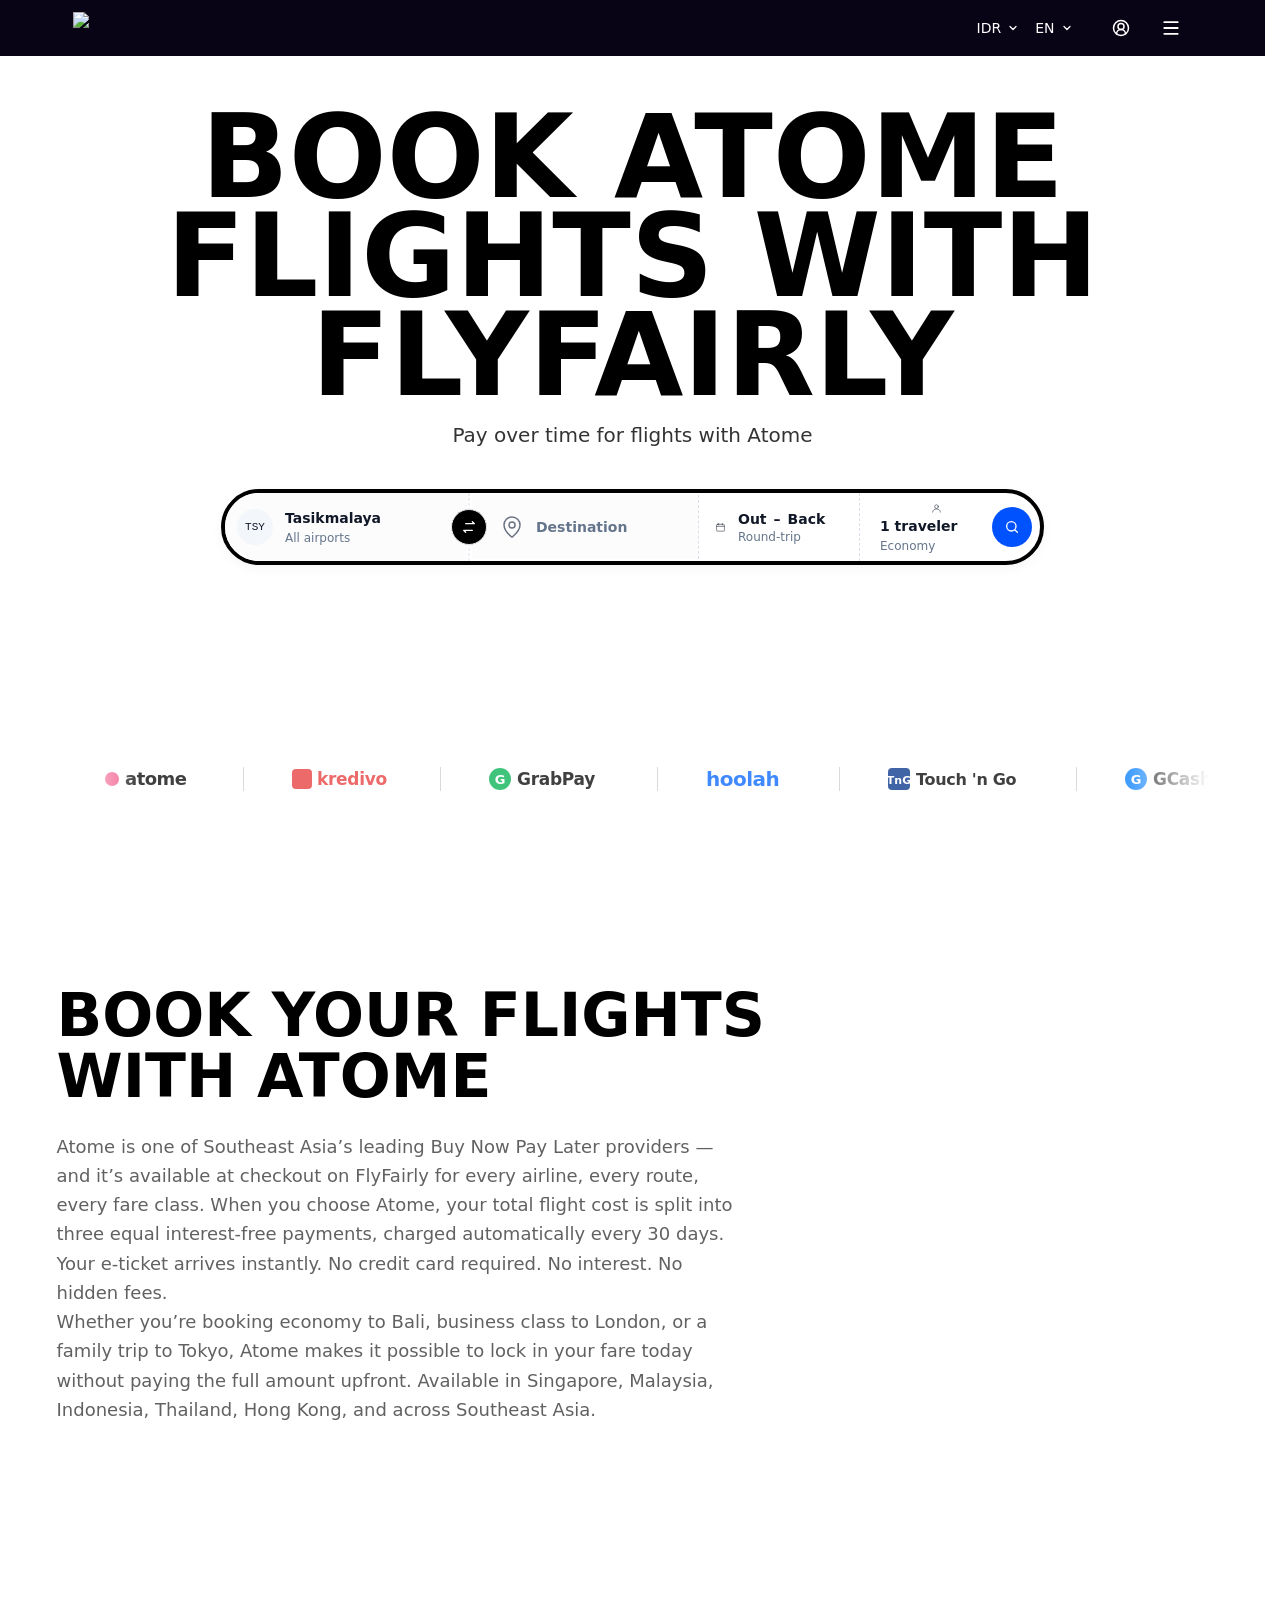
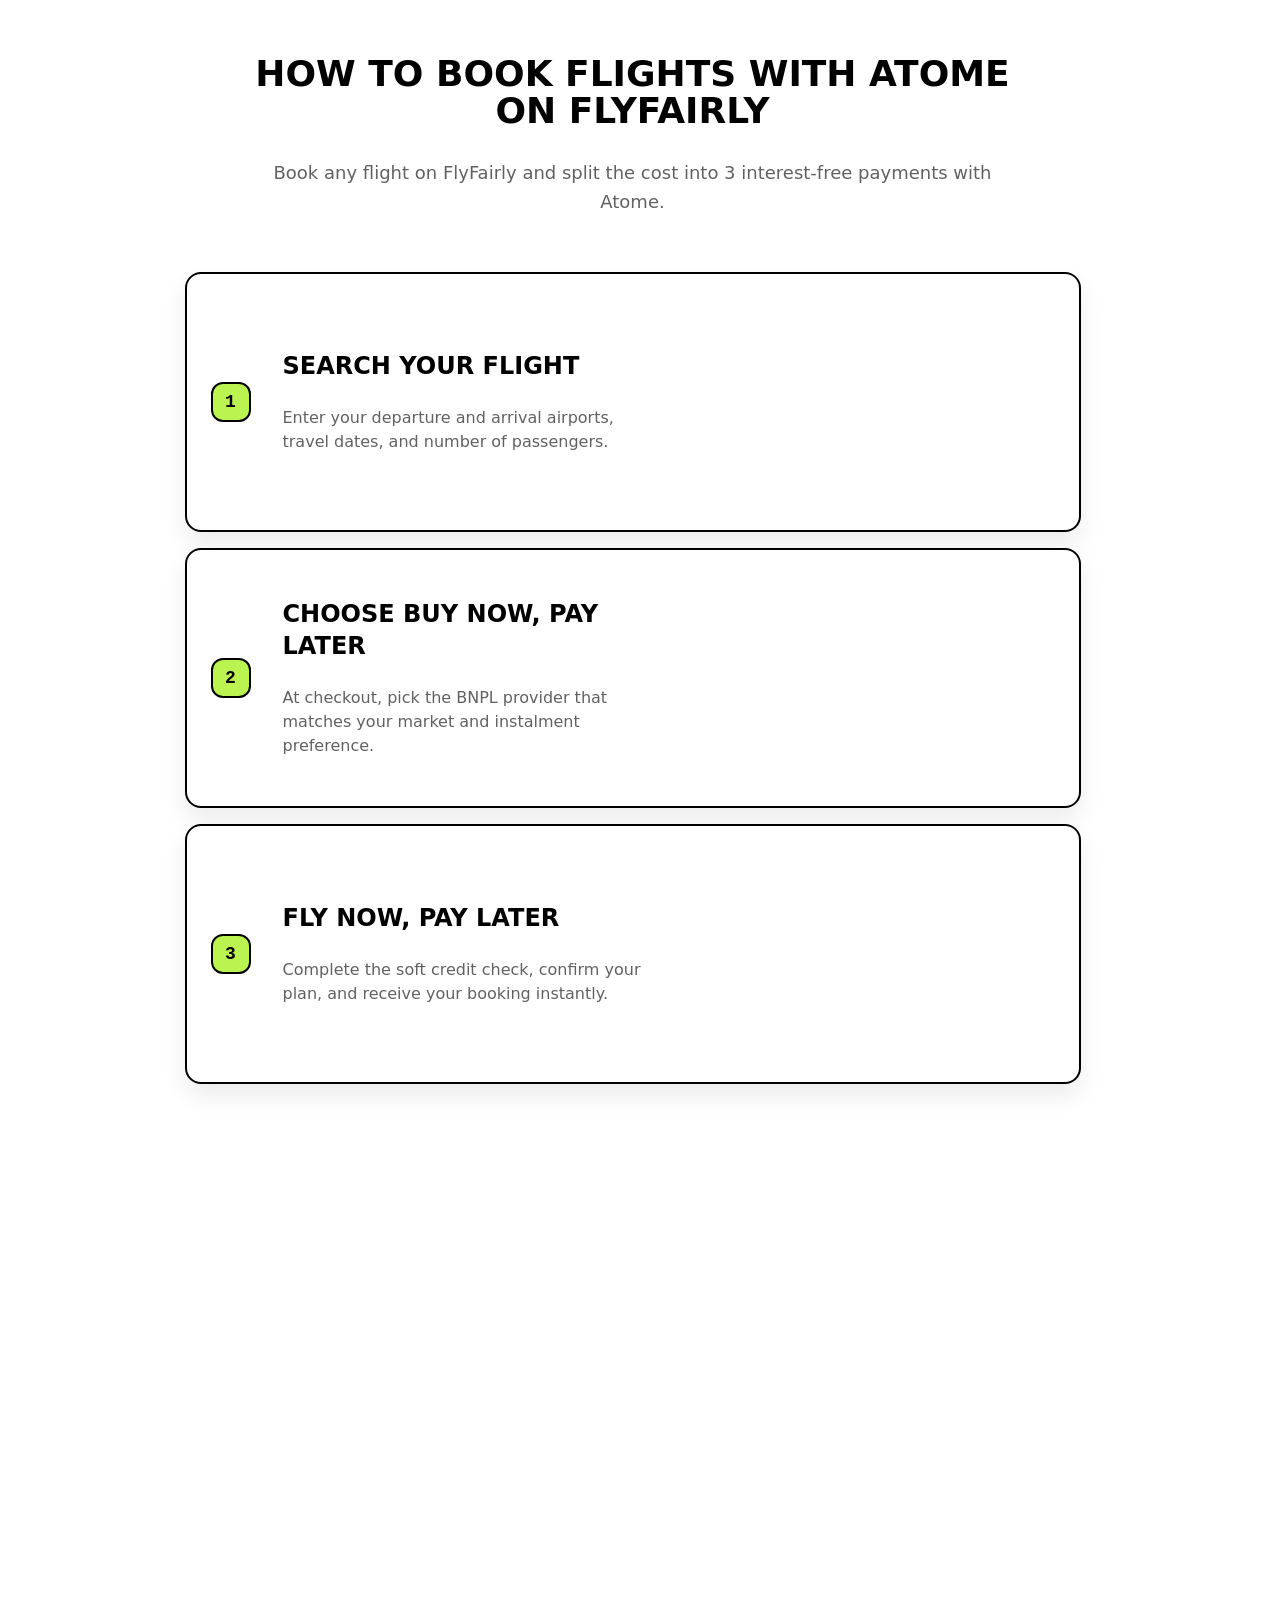
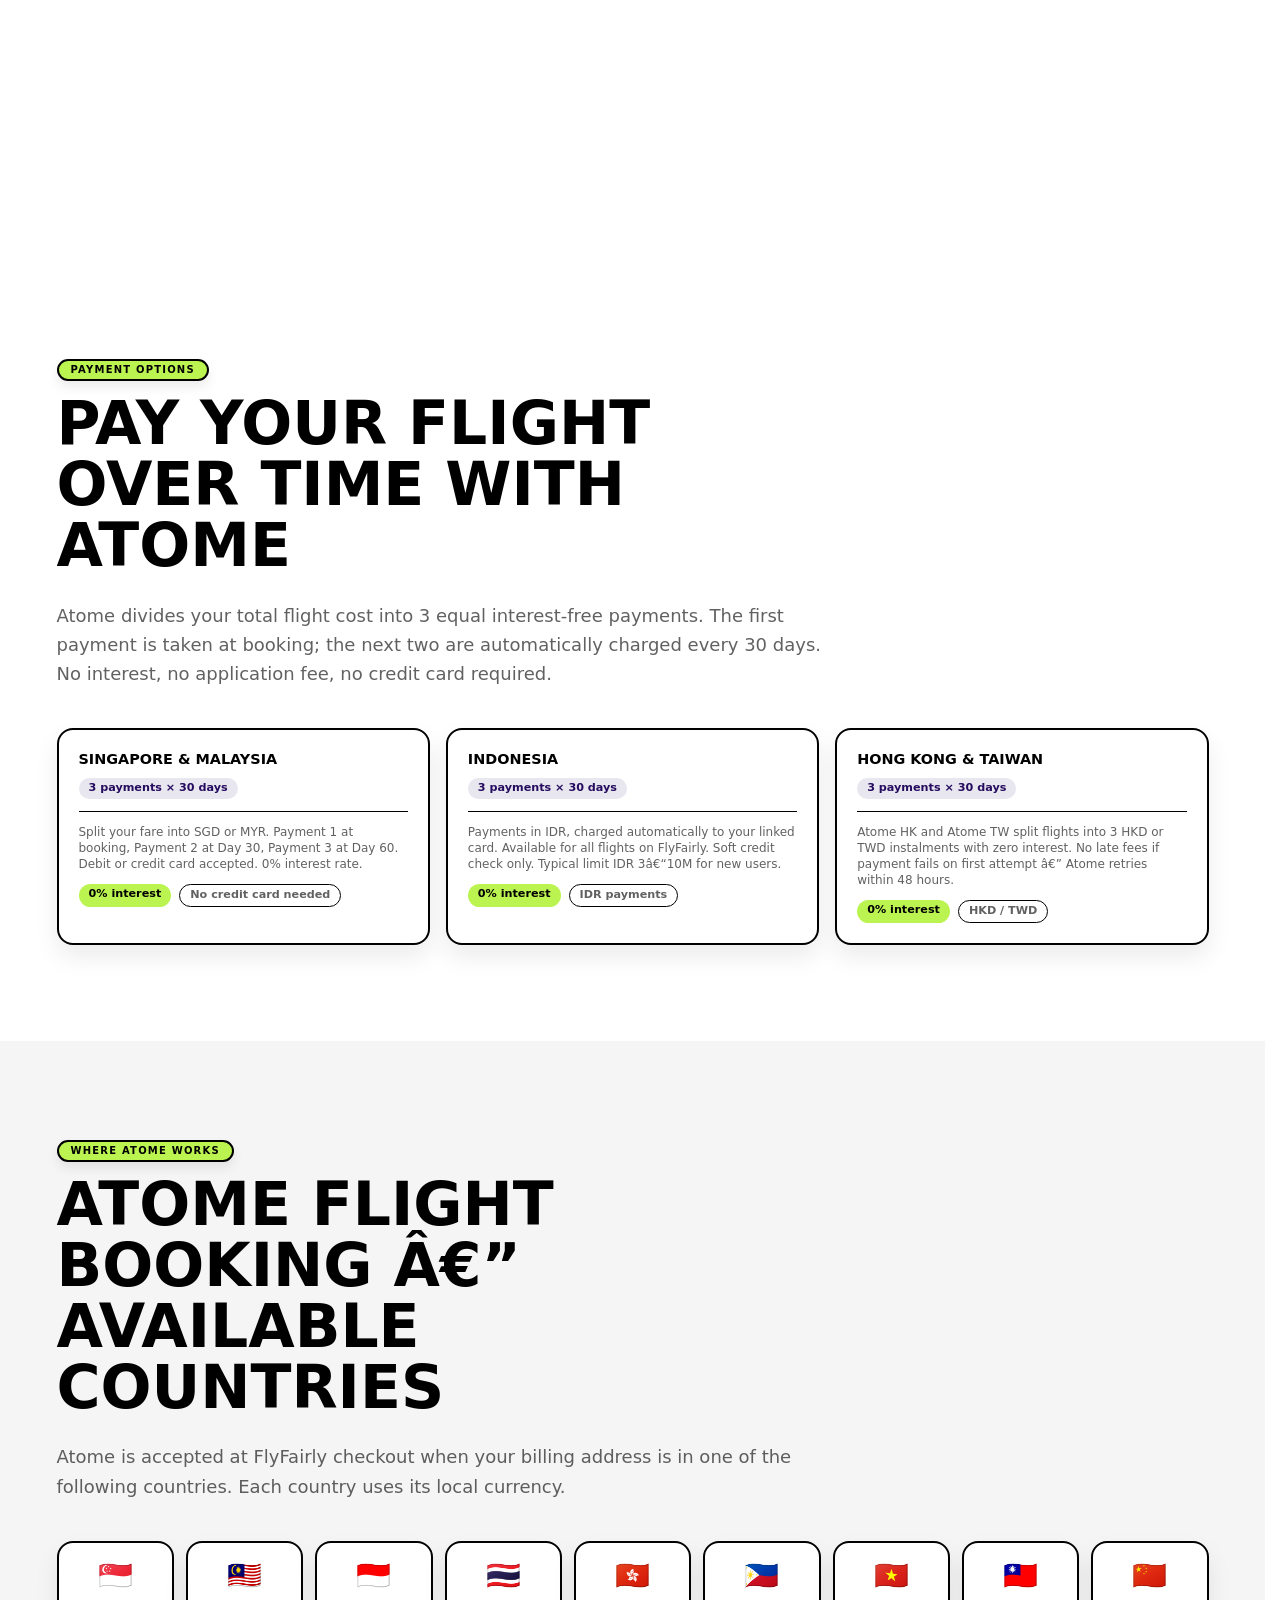
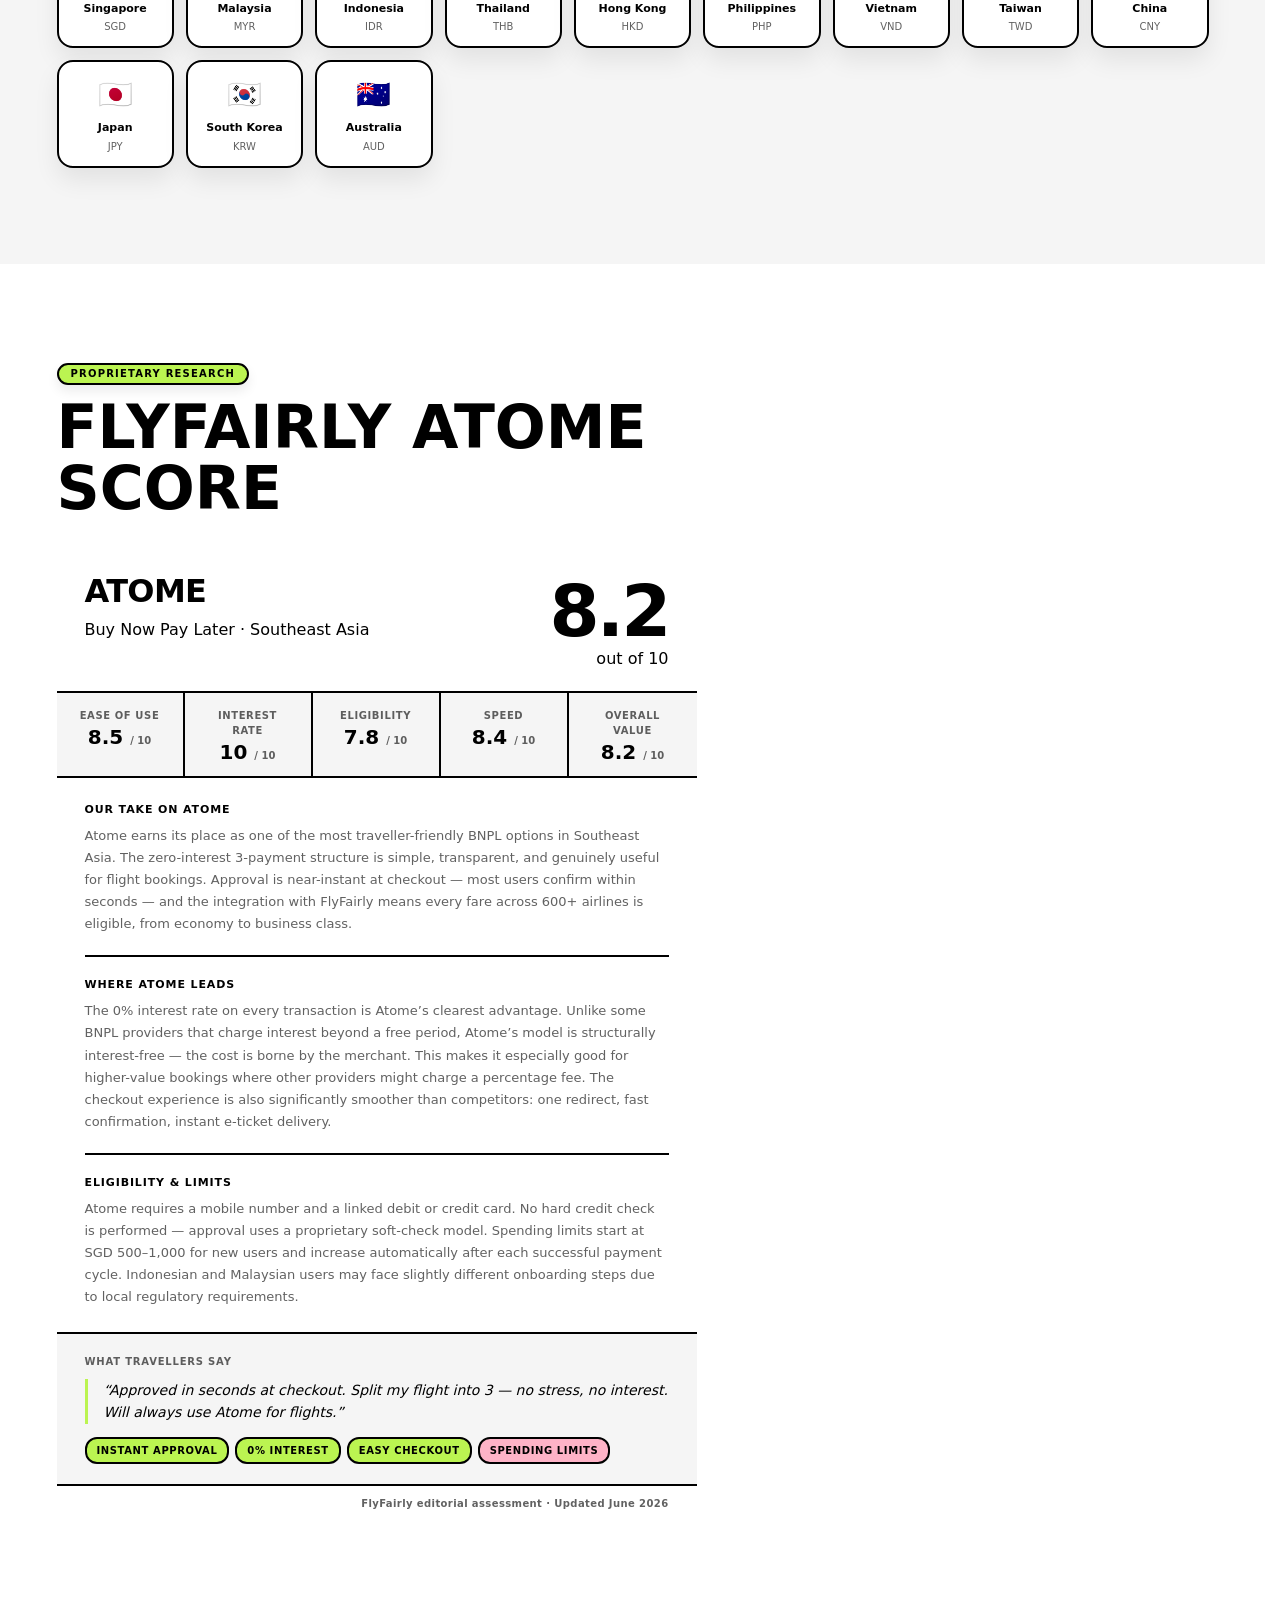
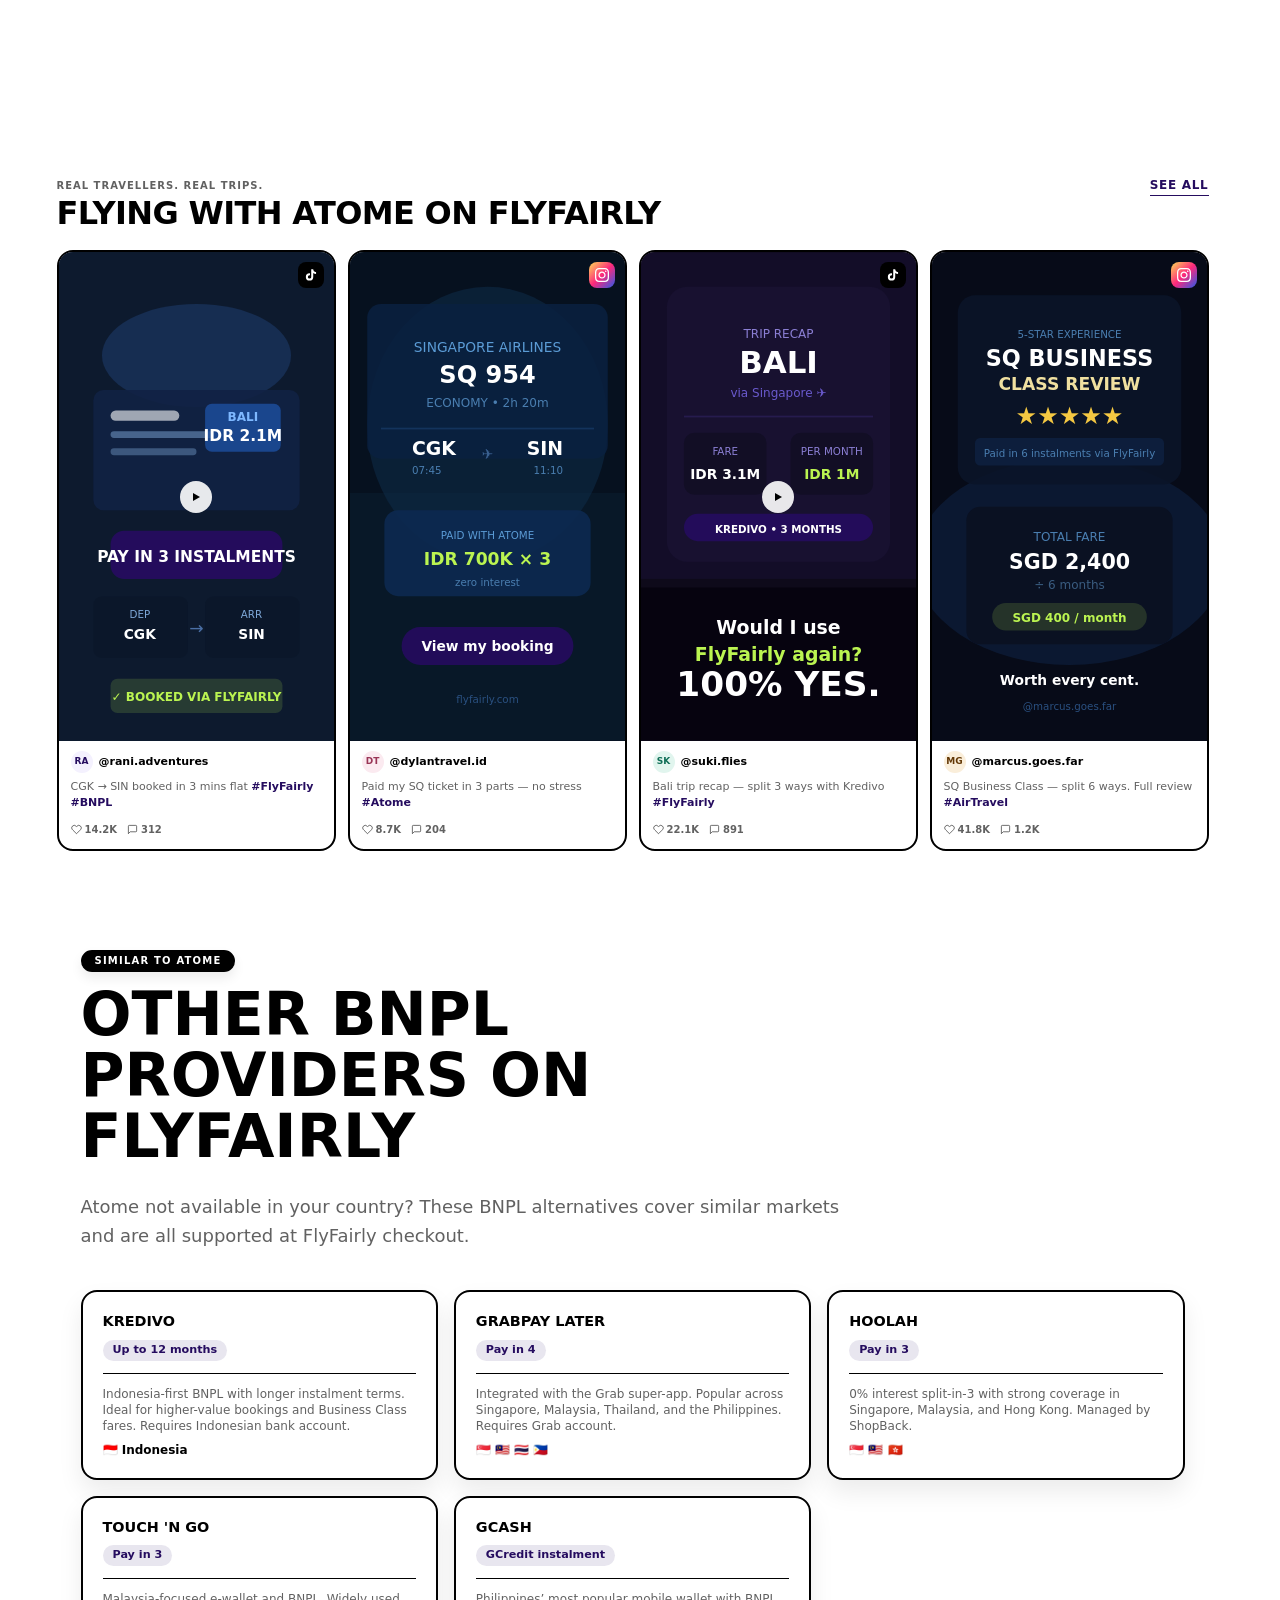
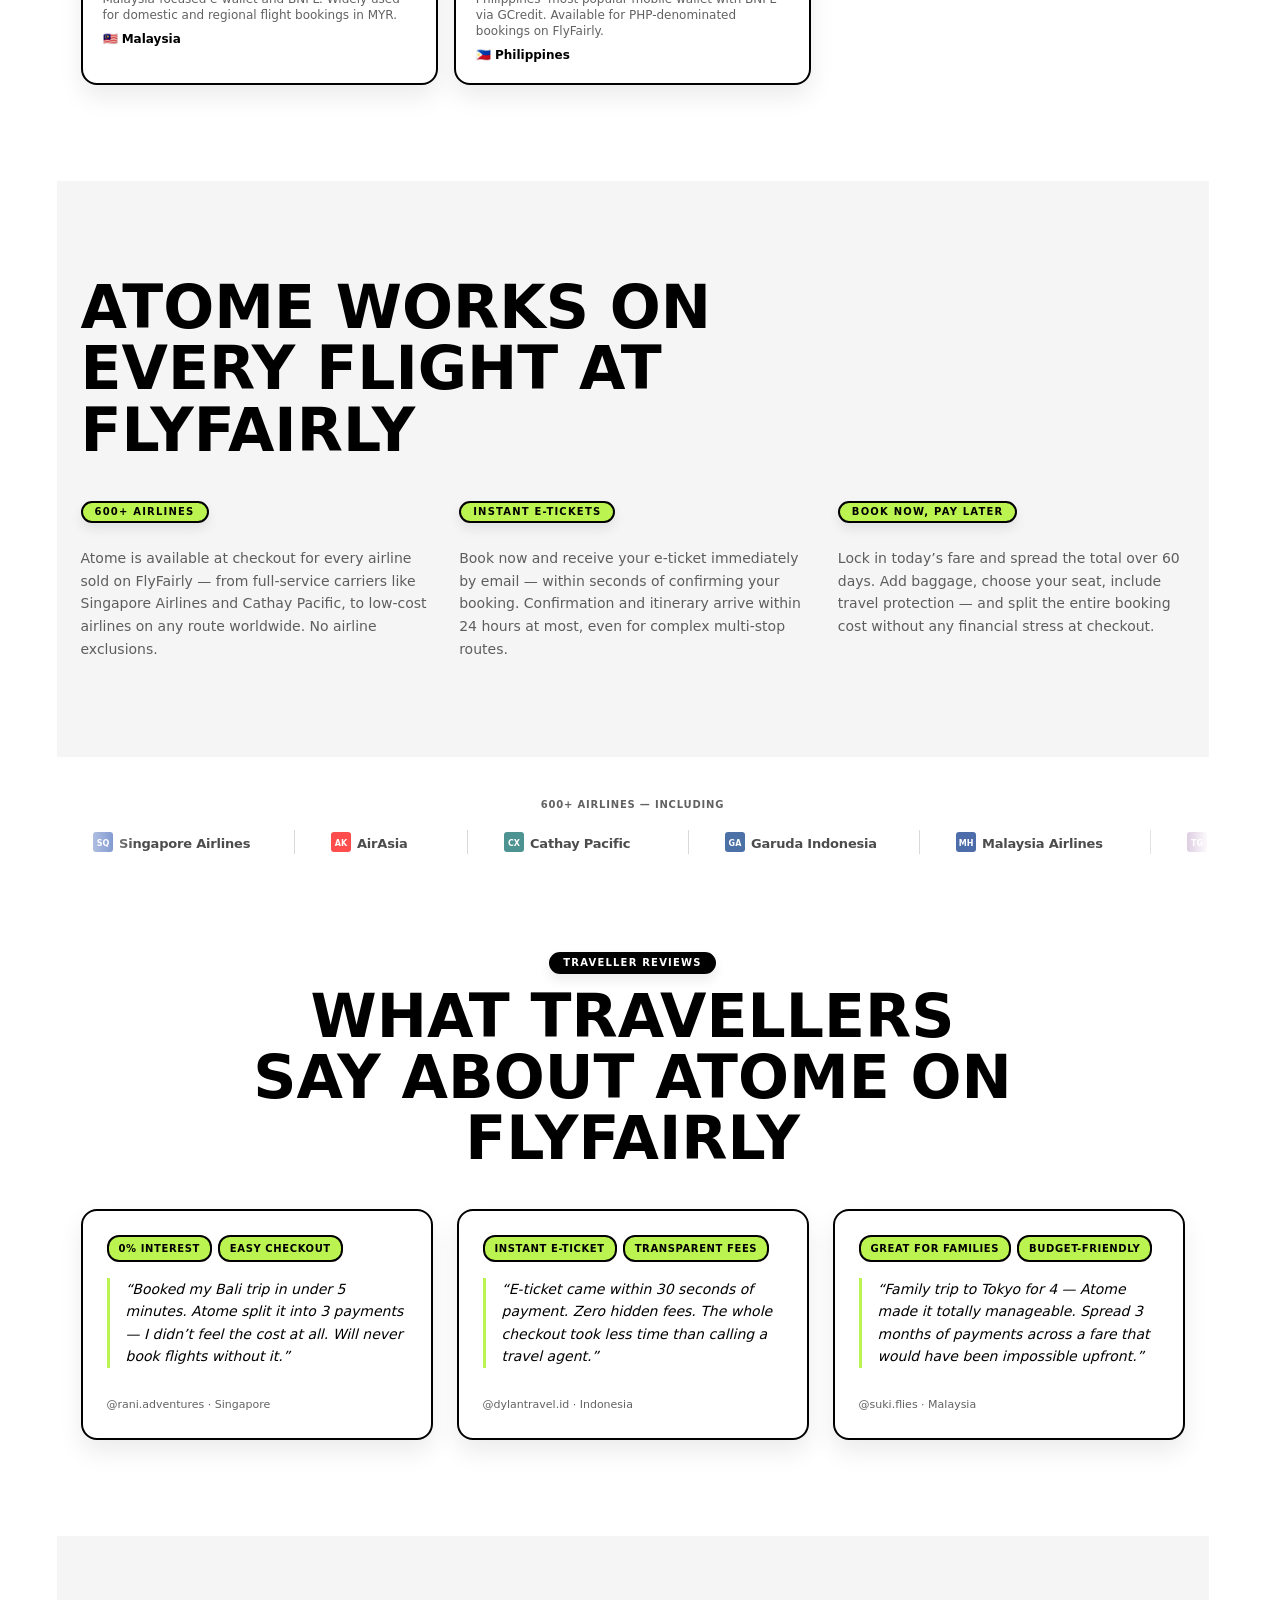
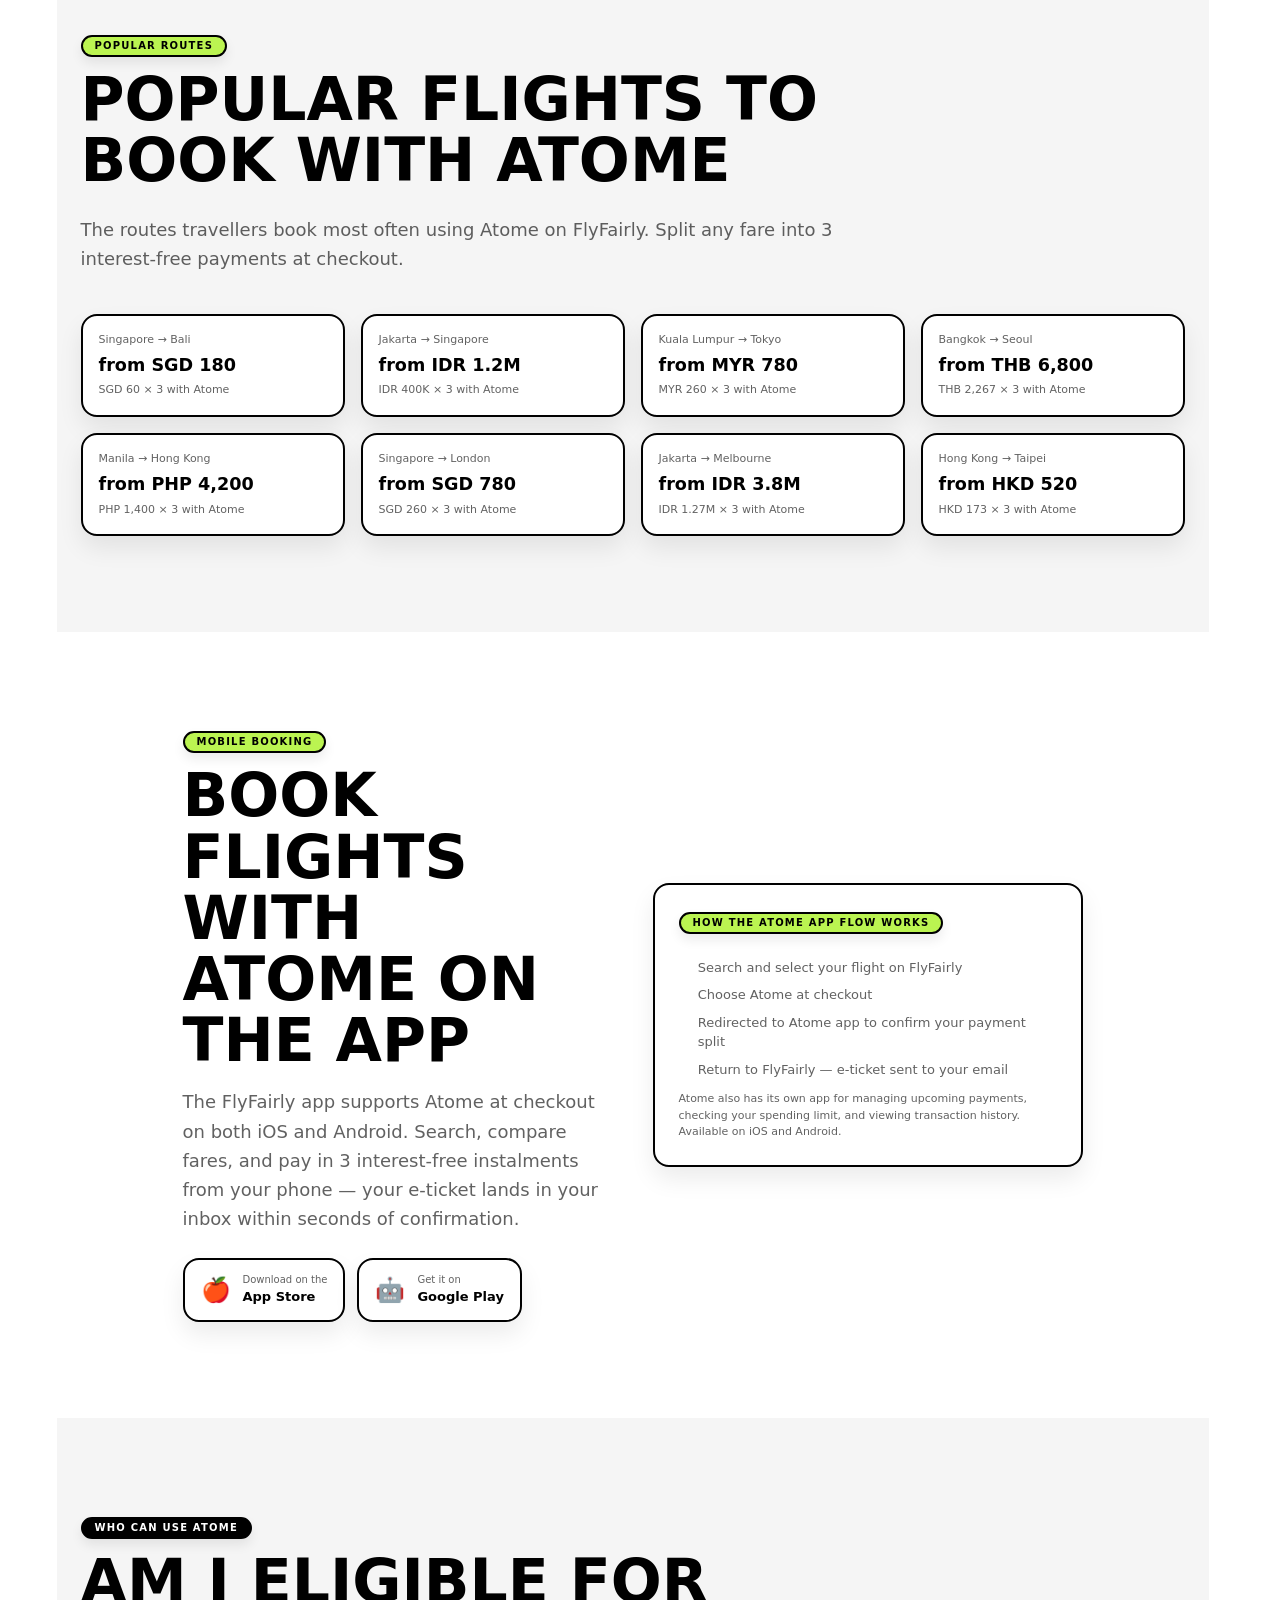
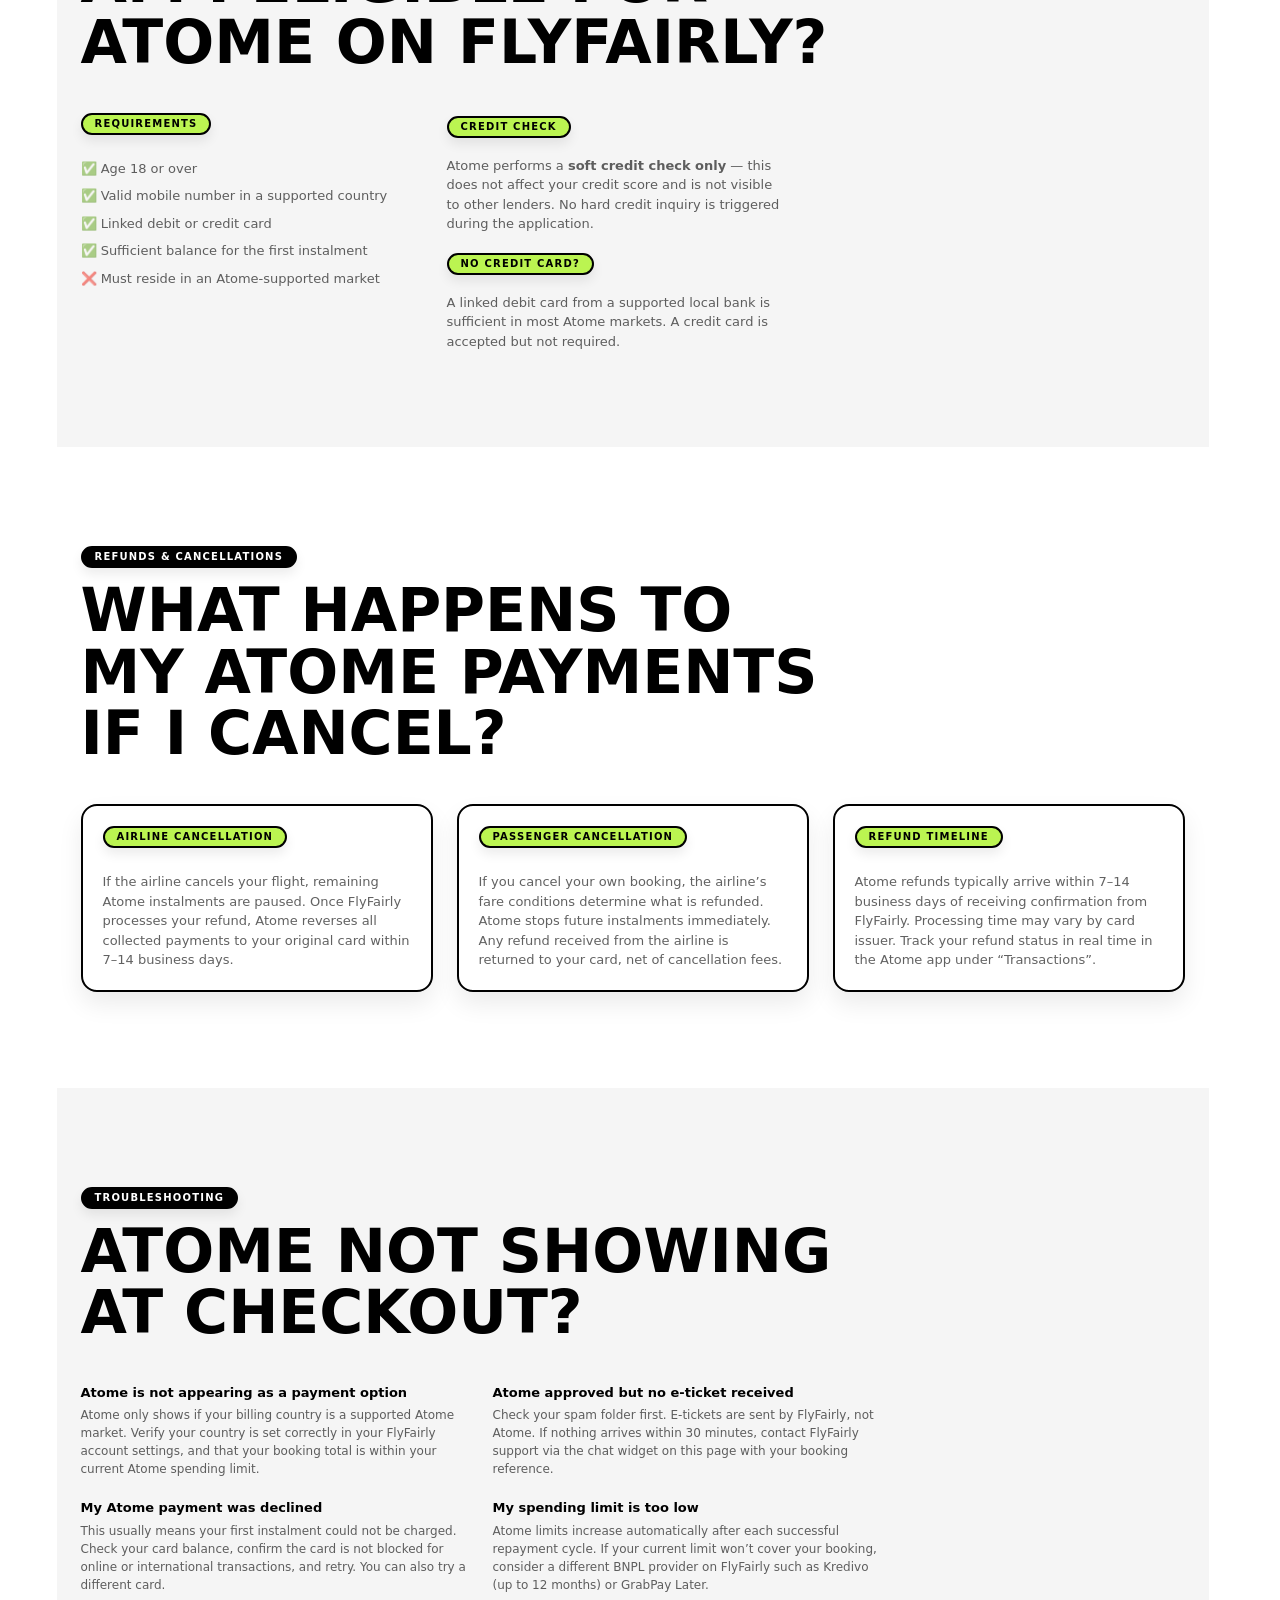
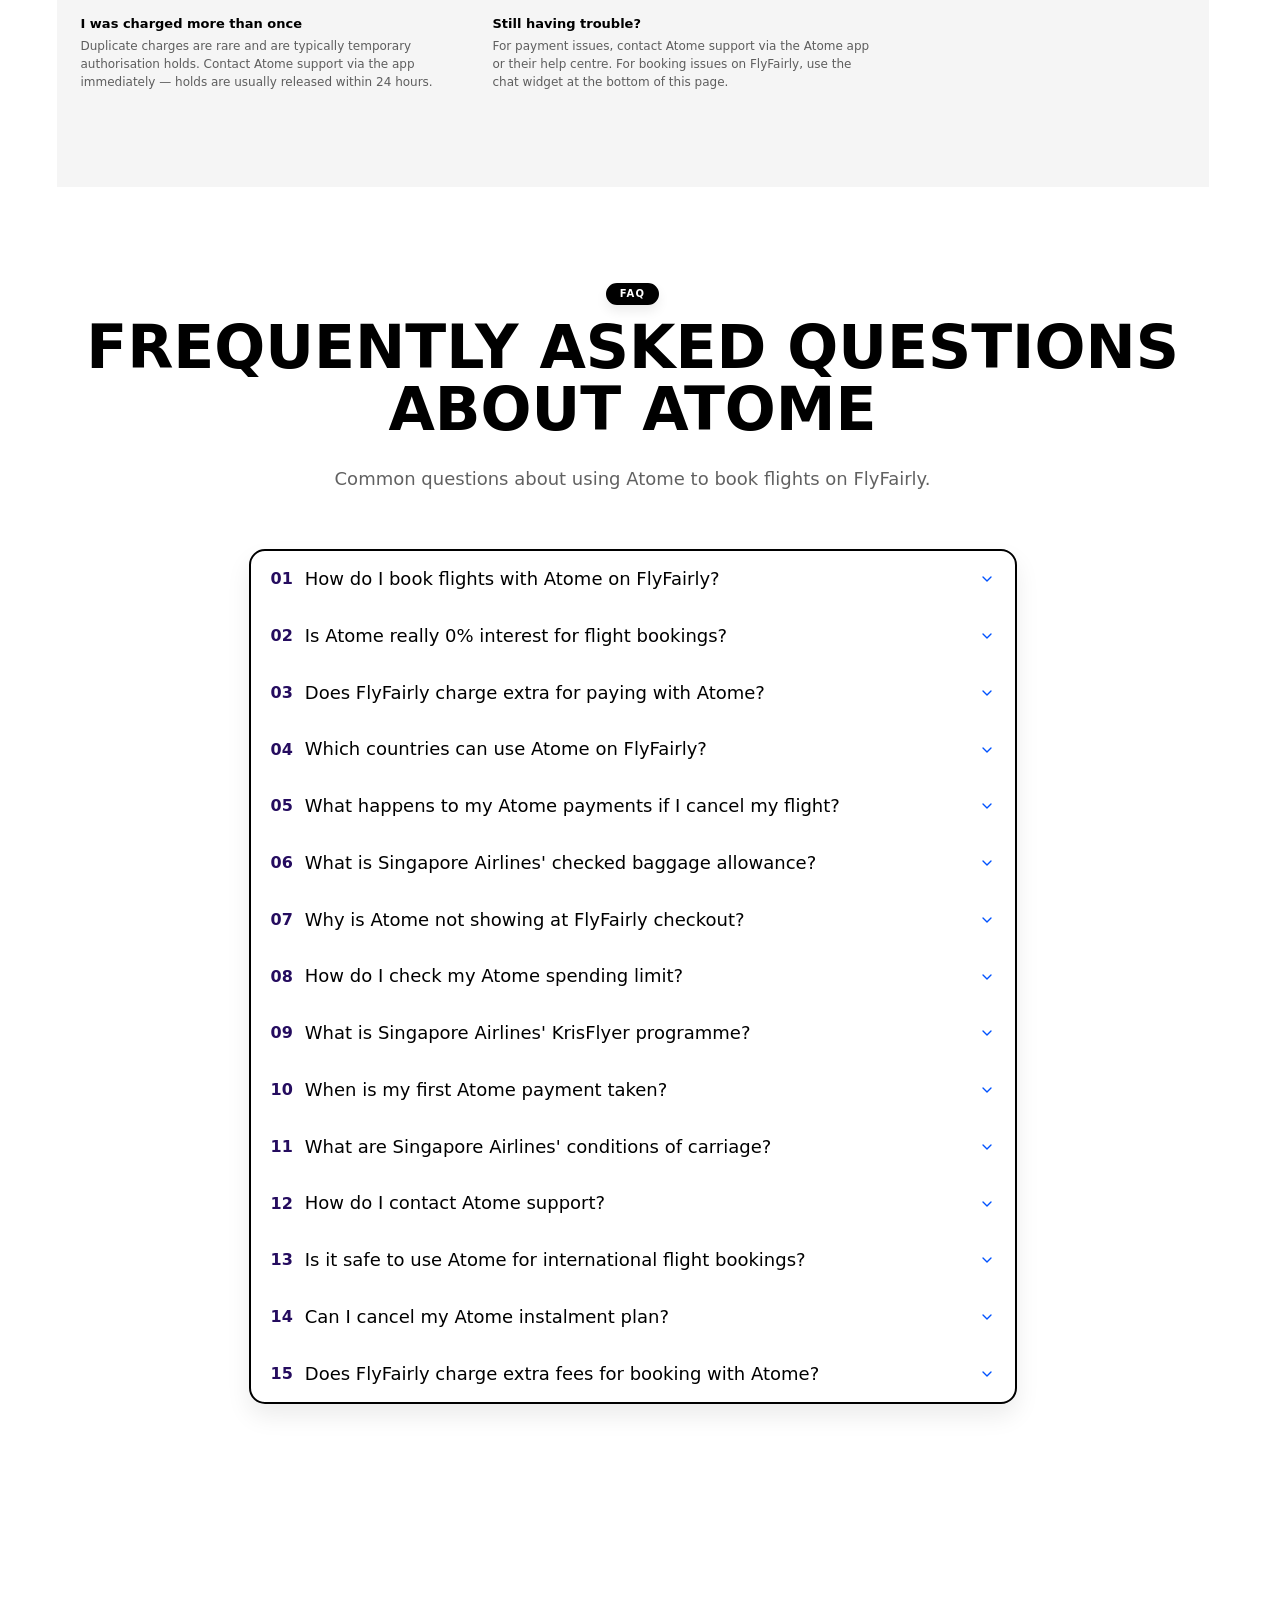
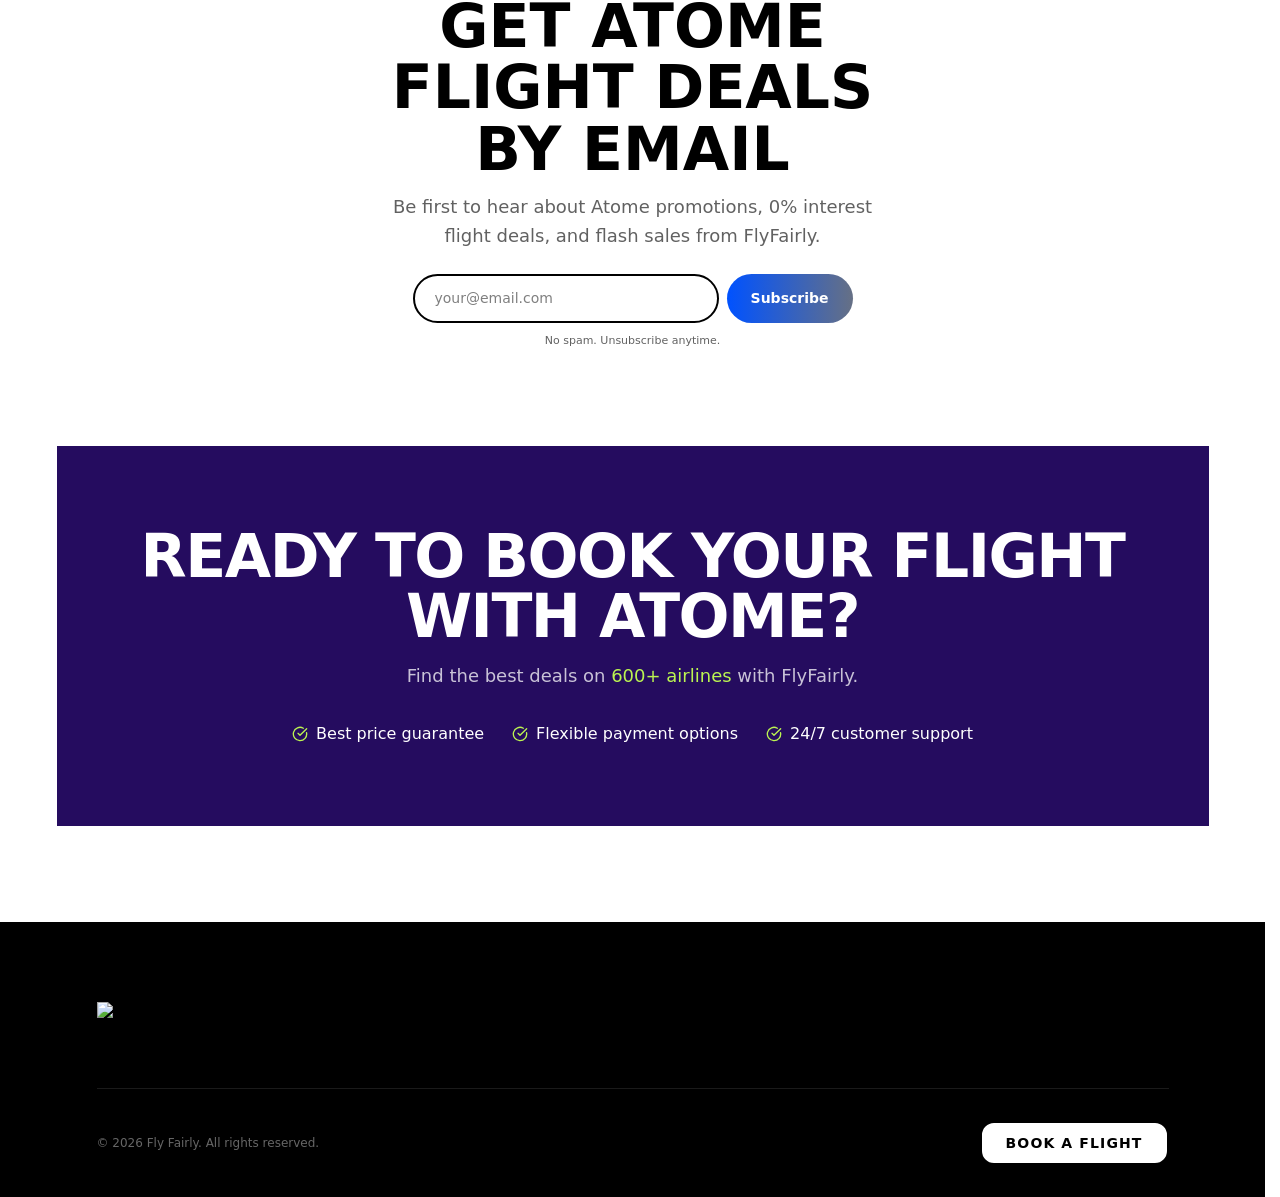
==== Atome_BNPL.html @ ad512642 "Add files via upload" ====
<!DOCTYPE html>
<!-- saved from url=(0101)file:///C:/Users/asus/OneDrive/Desktop/Python%20Project/1/pSEO%20Plan%20-%20BNPL/Atome_BNPL_Page.html -->
<html lang="en" dir="ltr"><head><meta http-equiv="Content-Type" content="text/html; charset=UTF-8"><meta name="viewport" content="width=device-width, initial-scale=1">
<style data-precedence="next" data-href="/_next/static/chunks/41a42ae67f8cb0f9.css /_next/static/chunks/aff9065b83cc2c9d.css">@font-face{font-family:amsiProCond;src:url(/_next/static/media/AmsiProCondensed_Black-s.p.f3278c5b.ttf)format("truetype");font-display:swap;font-weight:900}@font-face{font-family:amsiProCond Fallback;src:local(Arial);ascent-override:104.54%;descent-override:20.21%;line-gap-override:42.29%;size-adjust:80.16%}.amsiprocond_4a058dbf-module__1wOb9a__className{font-family:amsiProCond,amsiProCond Fallback,Impact,Haettenschweiler,Arial Narrow Bold,sans-serif;font-weight:900}.amsiprocond_4a058dbf-module__1wOb9a__variable{--font-amsi-pro-cond:"amsiProCond","amsiProCond Fallback",Impact,Haettenschweiler,Arial Narrow Bold,sans-serif}
@font-face{font-family:Inter;font-style:normal;font-weight:100 900;font-display:swap;src:url(/_next/static/media/2c55a0e60120577a.2a48534a.woff2)format("woff2");unicode-range:U+460-52F,U+1C80-1C8A,U+20B4,U+2DE0-2DFF,U+A640-A69F,U+FE2E-FE2F}@font-face{font-family:Inter;font-style:normal;font-weight:100 900;font-display:swap;src:url(/_next/static/media/9c72aa0f40e4eef8.18a48cbc.woff2)format("woff2");unicode-range:U+301,U+400-45F,U+490-491,U+4B0-4B1,U+2116}@font-face{font-family:Inter;font-style:normal;font-weight:100 900;font-display:swap;src:url(/_next/static/media/ad66f9afd8947f86.7a40eb73.woff2)format("woff2");unicode-range:U+1F??}@font-face{font-family:Inter;font-style:normal;font-weight:100 900;font-display:swap;src:url(/_next/static/media/5476f68d60460930.c995e352.woff2)format("woff2");unicode-range:U+370-377,U+37A-37F,U+384-38A,U+38C,U+38E-3A1,U+3A3-3FF}@font-face{font-family:Inter;font-style:normal;font-weight:100 900;font-display:swap;src:url(/_next/static/media/2bbe8d2671613f1f.76dcb0b2.woff2)format("woff2");unicode-range:U+102-103,U+110-111,U+128-129,U+168-169,U+1A0-1A1,U+1AF-1B0,U+300-301,U+303-304,U+308-309,U+323,U+329,U+1EA0-1EF9,U+20AB}@font-face{font-family:Inter;font-style:normal;font-weight:100 900;font-display:swap;src:url(/_next/static/media/1bffadaabf893a1e.7cd81963.woff2)format("woff2");unicode-range:U+100-2BA,U+2BD-2C5,U+2C7-2CC,U+2CE-2D7,U+2DD-2FF,U+304,U+308,U+329,U+1D00-1DBF,U+1E00-1E9F,U+1EF2-1EFF,U+2020,U+20A0-20AB,U+20AD-20C0,U+2113,U+2C60-2C7F,U+A720-A7FF}@font-face{font-family:Inter;font-style:normal;font-weight:100 900;font-display:swap;src:url(/_next/static/media/83afe278b6a6bb3c.p.3a6ba036.woff2)format("woff2");unicode-range:U+??,U+131,U+152-153,U+2BB-2BC,U+2C6,U+2DA,U+2DC,U+304,U+308,U+329,U+2000-206F,U+20AC,U+2122,U+2191,U+2193,U+2212,U+2215,U+FEFF,U+FFFD}.inter_41ad6d88-module__Pt4B2G__className{font-family:Inter,system-ui,-apple-system,BlinkMacSystemFont,Segoe UI,Roboto,sans-serif;font-style:normal}.inter_41ad6d88-module__Pt4B2G__variable{--ds-font-inter:"Inter",system-ui,-apple-system,BlinkMacSystemFont,Segoe UI,Roboto,sans-serif}
@font-face{font-family:JetBrains Mono;font-style:normal;font-weight:100 800;font-display:swap;src:url(/_next/static/media/13bf9871fe164e7f.f2220059.woff2)format("woff2");unicode-range:U+460-52F,U+1C80-1C8A,U+20B4,U+2DE0-2DFF,U+A640-A69F,U+FE2E-FE2F}@font-face{font-family:JetBrains Mono;font-style:normal;font-weight:100 800;font-display:swap;src:url(/_next/static/media/cc545e633e20c56d.f6f1950f.woff2)format("woff2");unicode-range:U+301,U+400-45F,U+490-491,U+4B0-4B1,U+2116}@font-face{font-family:JetBrains Mono;font-style:normal;font-weight:100 800;font-display:swap;src:url(/_next/static/media/71b036adf157cdcf.bd5f4d11.woff2)format("woff2");unicode-range:U+370-377,U+37A-37F,U+384-38A,U+38C,U+38E-3A1,U+3A3-3FF}@font-face{font-family:JetBrains Mono;font-style:normal;font-weight:100 800;font-display:swap;src:url(/_next/static/media/89b21bb081cb7469.51c18f09.woff2)format("woff2");unicode-range:U+102-103,U+110-111,U+128-129,U+168-169,U+1A0-1A1,U+1AF-1B0,U+300-301,U+303-304,U+308-309,U+323,U+329,U+1EA0-1EF9,U+20AB}@font-face{font-family:JetBrains Mono;font-style:normal;font-weight:100 800;font-display:swap;src:url(/_next/static/media/3fe682a82f50d426.23358719.woff2)format("woff2");unicode-range:U+100-2BA,U+2BD-2C5,U+2C7-2CC,U+2CE-2D7,U+2DD-2FF,U+304,U+308,U+329,U+1D00-1DBF,U+1E00-1E9F,U+1EF2-1EFF,U+2020,U+20A0-20AB,U+20AD-20C0,U+2113,U+2C60-2C7F,U+A720-A7FF}@font-face{font-family:JetBrains Mono;font-style:normal;font-weight:100 800;font-display:swap;src:url(/_next/static/media/70bc3e132a0a741e.p.15008bfb.woff2)format("woff2");unicode-range:U+??,U+131,U+152-153,U+2BB-2BC,U+2C6,U+2DA,U+2DC,U+304,U+308,U+329,U+2000-206F,U+20AC,U+2122,U+2191,U+2193,U+2212,U+2215,U+FEFF,U+FFFD}.jetbrains_mono_150573c3-module__y5fo6W__className{font-family:JetBrains Mono,ui-monospace,SFMono-Regular,Menlo,Monaco,Consolas,Liberation Mono,Courier New,monospace;font-style:normal}.jetbrains_mono_150573c3-module__y5fo6W__variable{--ds-font-jetbrains-mono:"JetBrains Mono",ui-monospace,SFMono-Regular,Menlo,Monaco,Consolas,"Liberation Mono","Courier New",monospace}
@font-face{font-family:Playfair Display;font-style:normal;font-weight:400 900;font-display:swap;src:url(/_next/static/media/65c558afe41e89d6.e2c8389a.woff2)format("woff2");unicode-range:U+301,U+400-45F,U+490-491,U+4B0-4B1,U+2116}@font-face{font-family:Playfair Display;font-style:normal;font-weight:400 900;font-display:swap;src:url(/_next/static/media/14e23f9b59180572.9c448f3c.woff2)format("woff2");unicode-range:U+102-103,U+110-111,U+128-129,U+168-169,U+1A0-1A1,U+1AF-1B0,U+300-301,U+303-304,U+308-309,U+323,U+329,U+1EA0-1EF9,U+20AB}@font-face{font-family:Playfair Display;font-style:normal;font-weight:400 900;font-display:swap;src:url(/_next/static/media/b49b0d9b851e4899.4f3fa681.woff2)format("woff2");unicode-range:U+100-2BA,U+2BD-2C5,U+2C7-2CC,U+2CE-2D7,U+2DD-2FF,U+304,U+308,U+329,U+1D00-1DBF,U+1E00-1E9F,U+1EF2-1EFF,U+2020,U+20A0-20AB,U+20AD-20C0,U+2113,U+2C60-2C7F,U+A720-A7FF}@font-face{font-family:Playfair Display;font-style:normal;font-weight:400 900;font-display:swap;src:url(/_next/static/media/2a65768255d6b625.p.d19752fb.woff2)format("woff2");unicode-range:U+??,U+131,U+152-153,U+2BB-2BC,U+2C6,U+2DA,U+2DC,U+304,U+308,U+329,U+2000-206F,U+20AC,U+2122,U+2191,U+2193,U+2212,U+2215,U+FEFF,U+FFFD}.playfair_display_3c528810-module__aBmMja__className{font-family:Playfair Display,Georgia,Cambria,Times New Roman,Times,serif;font-style:normal}.playfair_display_3c528810-module__aBmMja__variable{--ds-font-playfair-display:"Playfair Display",Georgia,Cambria,"Times New Roman",Times,serif}
@font-face{font-family:Space Grotesk;font-style:normal;font-weight:300 700;font-display:swap;src:url(/_next/static/media/32687112bd2dd8db.cfdd66c2.woff2)format("woff2");unicode-range:U+102-103,U+110-111,U+128-129,U+168-169,U+1A0-1A1,U+1AF-1B0,U+300-301,U+303-304,U+308-309,U+323,U+329,U+1EA0-1EF9,U+20AB}@font-face{font-family:Space Grotesk;font-style:normal;font-weight:300 700;font-display:swap;src:url(/_next/static/media/28868e710e86be81.c30238d4.woff2)format("woff2");unicode-range:U+100-2BA,U+2BD-2C5,U+2C7-2CC,U+2CE-2D7,U+2DD-2FF,U+304,U+308,U+329,U+1D00-1DBF,U+1E00-1E9F,U+1EF2-1EFF,U+2020,U+20A0-20AB,U+20AD-20C0,U+2113,U+2C60-2C7F,U+A720-A7FF}@font-face{font-family:Space Grotesk;font-style:normal;font-weight:300 700;font-display:swap;src:url(/_next/static/media/0c89a48fa5027cee.p.4564287c.woff2)format("woff2");unicode-range:U+??,U+131,U+152-153,U+2BB-2BC,U+2C6,U+2DA,U+2DC,U+304,U+308,U+329,U+2000-206F,U+20AC,U+2122,U+2191,U+2193,U+2212,U+2215,U+FEFF,U+FFFD}.space_grotesk_991ecc4a-module__fJQjwq__className{font-family:Space Grotesk,system-ui,sans-serif;font-style:normal}.space_grotesk_991ecc4a-module__fJQjwq__variable{--ds-font-space-grotesk:"Space Grotesk",system-ui,sans-serif}
/*# sourceMappingURL=6b2279ff6872a886.css.map*/@layer properties{@supports (((-webkit-hyphens:none)) and (not (margin-trim:inline))) or ((-moz-orient:inline) and (not (color:rgb(from red r g b)))){*,:before,:after,::backdrop{--tw-border-spacing-x:0;--tw-border-spacing-y:0;--tw-translate-x:0;--tw-translate-y:0;--tw-translate-z:0;--tw-scale-x:1;--tw-scale-y:1;--tw-scale-z:1;--tw-rotate-x:initial;--tw-rotate-y:initial;--tw-rotate-z:initial;--tw-skew-x:initial;--tw-skew-y:initial;--tw-scroll-snap-strictness:proximity;--tw-space-y-reverse:0;--tw-space-x-reverse:0;--tw-divide-y-reverse:0;--tw-border-style:solid;--tw-gradient-position:initial;--tw-gradient-from:#0000;--tw-gradient-via:#0000;--tw-gradient-to:#0000;--tw-gradient-stops:initial;--tw-gradient-via-stops:initial;--tw-gradient-from-position:0%;--tw-gradient-via-position:50%;--tw-gradient-to-position:100%;--tw-leading:initial;--tw-font-weight:initial;--tw-tracking:initial;--tw-ordinal:initial;--tw-slashed-zero:initial;--tw-numeric-figure:initial;--tw-numeric-spacing:initial;--tw-numeric-fraction:initial;--tw-shadow:0 0 #0000;--tw-shadow-color:initial;--tw-shadow-alpha:100%;--tw-inset-shadow:0 0 #0000;--tw-inset-shadow-color:initial;--tw-inset-shadow-alpha:100%;--tw-ring-color:initial;--tw-ring-shadow:0 0 #0000;--tw-inset-ring-color:initial;--tw-inset-ring-shadow:0 0 #0000;--tw-ring-inset:initial;--tw-ring-offset-width:0px;--tw-ring-offset-color:#fff;--tw-ring-offset-shadow:0 0 #0000;--tw-outline-style:solid;--tw-blur:initial;--tw-brightness:initial;--tw-contrast:initial;--tw-grayscale:initial;--tw-hue-rotate:initial;--tw-invert:initial;--tw-opacity:initial;--tw-saturate:initial;--tw-sepia:initial;--tw-drop-shadow:initial;--tw-drop-shadow-color:initial;--tw-drop-shadow-alpha:100%;--tw-drop-shadow-size:initial;--tw-backdrop-blur:initial;--tw-backdrop-brightness:initial;--tw-backdrop-contrast:initial;--tw-backdrop-grayscale:initial;--tw-backdrop-hue-rotate:initial;--tw-backdrop-invert:initial;--tw-backdrop-opacity:initial;--tw-backdrop-saturate:initial;--tw-backdrop-sepia:initial;--tw-duration:initial;--tw-ease:initial;--tw-content:"";--tw-divide-x-reverse:0;--tw-animation-delay:0s;--tw-animation-direction:normal;--tw-animation-duration:initial;--tw-animation-fill-mode:none;--tw-animation-iteration-count:1;--tw-enter-blur:0;--tw-enter-opacity:1;--tw-enter-rotate:0;--tw-enter-scale:1;--tw-enter-translate-x:0;--tw-enter-translate-y:0;--tw-exit-blur:0;--tw-exit-opacity:1;--tw-exit-rotate:0;--tw-exit-scale:1;--tw-exit-translate-x:0;--tw-exit-translate-y:0}}}@layer theme{:root,:host{--font-sans:ui-sans-serif,system-ui,sans-serif,"Apple Color Emoji","Segoe UI Emoji","Segoe UI Symbol","Noto Color Emoji";--font-mono:ui-monospace,SFMono-Regular,Menlo,Monaco,Consolas,"Liberation Mono","Courier New",monospace;--color-red-50:#fef2f2;--color-red-100:#ffe2e2;--color-red-200:#ffcaca;--color-red-300:#ffa3a3;--color-red-400:#ff6568;--color-red-500:#fb2c36;--color-red-600:#e40014;--color-red-700:#bf000f;--color-red-800:#9f0712;--color-red-900:#82181a;--color-orange-100:#ffedd5;--color-orange-200:#ffd7a8;--color-orange-300:#ffb96d;--color-orange-500:#fe6e00;--color-orange-600:#f05100;--color-orange-700:#c53c00;--color-orange-800:#9f2d00;--color-orange-900:#7e2a0c;--color-amber-50:#fffbeb;--color-amber-100:#fef3c6;--color-amber-200:#fee685;--color-amber-300:#ffd236;--color-amber-400:#fcbb00;--color-amber-500:#f99c00;--color-amber-600:#dd7400;--color-amber-700:#b75000;--color-amber-800:#953d00;--color-amber-900:#7b3306;--color-amber-950:#461901;--color-yellow-50:#fefce8;--color-yellow-100:#fef9c2;--color-yellow-200:#fff085;--color-yellow-300:#ffe02a;--color-yellow-400:#fac800;--color-yellow-500:#edb200;--color-yellow-600:#cd8900;--color-yellow-700:#a36100;--color-yellow-800:#874b00;--color-green-50:#f0fdf4;--color-green-100:#dcfce7;--color-green-200:#b9f8cf;--color-green-300:#7bf1a8;--color-green-500:#00c758;--color-green-600:#00a544;--color-green-700:#008138;--color-green-800:#016630;--color-green-900:#0d542b;--color-emerald-50:#ecfdf5;--color-emerald-200:#a4f4cf;--color-emerald-300:#5ee9b5;--color-emerald-500:#00bb7f;--color-emerald-600:#009767;--color-emerald-700:#007956;--color-teal-100:#cbfbf1;--color-teal-800:#005f5a;--color-cyan-50:#ecfeff;--color-cyan-200:#a2f4fd;--color-cyan-500:#00b7d7;--color-cyan-600:#0092b5;--color-cyan-700:#007492;--color-cyan-800:#005f78;--color-cyan-900:#104e64;--color-sky-50:#f0f9ff;--color-sky-100:#dff2fe;--color-sky-200:#b8e6fe;--color-sky-700:#0069a4;--color-blue-50:#eff6ff;--color-blue-100:#dbeafe;--color-blue-200:#bedbff;--color-blue-300:#90c5ff;--color-blue-400:#54a2ff;--color-blue-500:#3080ff;--color-blue-600:#155dfc;--color-blue-700:#1447e6;--color-blue-800:#193cb8;--color-blue-900:#1c398e;--color-blue-950:#162456;--color-indigo-50:#eef2ff;--color-indigo-100:#e0e7ff;--color-indigo-200:#c7d2ff;--color-indigo-500:#625fff;--color-indigo-600:#4f39f6;--color-indigo-700:#432dd7;--color-indigo-800:#372aac;--color-indigo-900:#312c85;--color-violet-50:#f5f3ff;--color-violet-200:#ddd6ff;--color-violet-600:#7f22fe;--color-violet-800:#5d0ec0;--color-violet-900:#4d179a;--color-purple-50:#faf5ff;--color-purple-100:#f3e8ff;--color-purple-200:#e9d5ff;--color-purple-300:#d9b3ff;--color-purple-500:#ac4bff;--color-purple-600:#9810fa;--color-purple-700:#8200da;--color-purple-800:#6e11b0;--color-purple-900:#59168b;--color-purple-950:#3c0366;--color-fuchsia-100:#fae8ff;--color-fuchsia-200:#f6cfff;--color-slate-50:#f8fafc;--color-slate-100:#f1f5f9;--color-slate-200:#e2e8f0;--color-slate-300:#cad5e2;--color-slate-400:#90a1b9;--color-slate-500:#62748e;--color-slate-600:#45556c;--color-slate-700:#314158;--color-slate-800:#1d293d;--color-slate-900:#0f172b;--color-slate-950:#020618;--color-gray-50:#f9fafb;--color-gray-100:#f3f4f6;--color-gray-200:#e5e7eb;--color-gray-300:#d1d5dc;--color-gray-400:#99a1af;--color-gray-500:#6a7282;--color-gray-600:#4a5565;--color-gray-700:#364153;--color-gray-800:#1e2939;--color-gray-900:#101828;--color-gray-950:#030712;--color-neutral-50:#fafafa;--color-neutral-100:#f5f5f5;--color-neutral-200:#e5e5e5;--color-neutral-300:#d4d4d4;--color-neutral-400:#a1a1a1;--color-neutral-500:#737373;--color-neutral-600:#525252;--color-neutral-700:#404040;--color-neutral-800:#262626;--color-neutral-900:#171717;--color-black:#000;--color-white:#fff;--spacing:.25rem;--breakpoint-md:48rem;--breakpoint-lg:64rem;--breakpoint-xl:80rem;--breakpoint-2xl:96rem;--container-xs:20rem;--container-sm:24rem;--container-md:28rem;--container-lg:32rem;--container-xl:36rem;--container-2xl:1400px;--container-3xl:48rem;--container-4xl:56rem;--container-5xl:64rem;--container-6xl:72rem;--container-7xl:80rem;--text-xs:.75rem;--text-xs--line-height:calc(1/.75);--text-sm:.875rem;--text-sm--line-height:calc(1.25/.875);--text-base:1rem;--text-base--line-height:calc(1.5/1);--text-lg:1.125rem;--text-lg--line-height:calc(1.75/1.125);--text-xl:1.25rem;--text-xl--line-height:calc(1.75/1.25);--text-2xl:1.5rem;--text-2xl--line-height:calc(2/1.5);--text-3xl:1.875rem;--text-3xl--line-height:calc(2.25/1.875);--text-4xl:2.25rem;--text-4xl--line-height:calc(2.5/2.25);--text-5xl:3rem;--text-5xl--line-height:1;--text-6xl:3.75rem;--text-6xl--line-height:1;--text-7xl:4.5rem;--text-7xl--line-height:1;--text-8xl:6rem;--text-8xl--line-height:1;--font-weight-light:300;--font-weight-normal:400;--font-weight-medium:500;--font-weight-semibold:600;--font-weight-bold:700;--font-weight-extrabold:800;--font-weight-black:900;--tracking-tighter:-.05em;--tracking-tight:-.025em;--tracking-normal:0em;--tracking-wide:.025em;--tracking-wider:.05em;--tracking-widest:.1em;--leading-tight:1.25;--leading-snug:1.375;--leading-normal:1.5;--leading-relaxed:1.625;--radius-md:calc(var(--radius) - 2px);--radius-xl:.75rem;--radius-2xl:1rem;--radius-3xl:1.5rem;--ease-in:cubic-bezier(.4,0,1,1);--ease-out:cubic-bezier(0,0,.2,1);--ease-in-out:cubic-bezier(.4,0,.2,1);--animate-spin:spin 1s linear infinite;--animate-pulse:pulse 2s cubic-bezier(.4,0,.6,1)infinite;--animate-bounce:bounce 1s infinite;--blur-sm:8px;--blur-md:12px;--blur-xl:24px;--blur-3xl:64px;--aspect-video:16/9;--default-transition-duration:.15s;--default-transition-timing-function:cubic-bezier(.4,0,.2,1);--default-font-family:var(--font-sans);--default-mono-font-family:var(--font-mono);--animate-accordion-down:accordion-down .2s ease-out;--animate-accordion-up:accordion-up .2s ease-out;--color-border:hsl(var(--border));--radius-xxs:12px;--color-peri-light:#c4b5fd;--color-hairline:#e2e3e6;--color-body-gray:#4b4b4b;--color-primary-purple:var(--primary-purple);--color-primary-50:var(--primary-50);--color-primary-100:var(--primary-100);--color-primary-200:var(--primary-200);--color-primary-600:var(--primary-600);--color-secondary:var(--secondary);--color-accent-primary:var(--accent-primary);--color-accent-secondary:var(--accent-secondary);--color-accent-secondary2:var(--accent-secondary2);--color-accent-tertiary:var(--accent-tertiary);--color-accent-destructive:var(--accent-destructive);--color-accent-interactive:var(--accent-interactive);--color-accent-cta:var(--accent-cta);--color-accent-cta-foreground:var(--accent-cta-foreground);--color-accent-positive:var(--accent-positive);--color-accent-positive2:var(--accent-positive2);--color-accent-indigo:var(--accent-indigo);--color-accent-info:var(--accent-info);--color-neutral:var(--neutral-default);--color-neutral-black:var(--neutral-black);--color-neutral-darker:var(--neutral-darker);--color-neutral-lightgray:var(--neutral-lightgray);--color-neutral-darkgray:var(--neutral-darkgray);--color-booking-hero:var(--booking-hero);--color-warning:var(--warning-default);--color-warning-foreground:var(--warning-foreground);--color-light-gray:var(--light-gray-default);--color-badge-blue:var(--badge-blue);--color-badge-yellow:var(--badge-yellow);--color-badge-purple:var(--badge-purple);--color-badge-gray:var(--badge-gray);--color-auth-bg:var(--auth-bg);--color-toast-pend:var(--toast-pend);--color-toast-pend-fg:var(--toast-pend-fg);--background-image-primary-h:linear-gradient(90deg,var(--palette-neutral-800)0%,var(--palette-neutral-500)100%);--background-image-secondary-h:linear-gradient(90deg,var(--palette-neutral-400)0%,var(--palette-neutral-200)100%);--spacing-4\.5:1.125rem;--text-size-10:10px;--text-xxs:10px;--text-size-11:11px;--text-size-15:15px;--animate-bounce-in:bounce-in .5s ease-out;--animate-marquee-left:carousel-marquee-left linear infinite;--animate-marquee-right:carousel-marquee-right linear infinite;--animate-shine:shine var(--duration)infinite linear;--animate-flight-card-chevron-bounce:flight-card-chevron-bounce .64s cubic-bezier(.34,1.56,.64,1)infinite;--animate-flight-results-loading-progress:flight-results-loading-progress 1.15s linear infinite;--animate-flight-results-feedback-card-enter:flight-results-feedback-card-enter .12s cubic-bezier(.22,1,.36,1)both;--animate-flight-results-feedback-icon-float:flight-results-feedback-icon-float 1.8s ease-in-out infinite;--animate-flight-date-selector-center-slide:flight-date-selector-center-slide .3s var(--flight-date-selector-center-timing,cubic-bezier(.22,1,.36,1))both}@supports (color:lab(0% 0 0)){:root,:host{--color-red-50:lab(96.5005% 4.18508 1.52328);--color-red-100:lab(92.243% 10.2865 3.83865);--color-red-200:lab(86.017% 19.8815 7.75869);--color-red-300:lab(76.5514% 36.422 15.5335);--color-red-400:lab(63.7053% 60.745 31.3109);--color-red-500:lab(55.4814% 75.0732 48.8528);--color-red-600:lab(48.4493% 77.4328 61.5452);--color-red-700:lab(40.4273% 67.2623 53.7441);--color-red-800:lab(33.7174% 55.8993 41.0293);--color-red-900:lab(28.5139% 44.5539 29.0463);--color-orange-100:lab(94.7127% 3.58394 14.3151);--color-orange-200:lab(88.4871% 9.94918 28.8378);--color-orange-300:lab(80.8059% 21.7313 50.4455);--color-orange-500:lab(64.272% 57.1788 90.3583);--color-orange-600:lab(57.1026% 64.2584 89.8886);--color-orange-700:lab(46.4615% 57.7275 70.8507);--color-orange-800:lab(37.1566% 46.6433 50.5562);--color-orange-900:lab(30.2951% 36.0434 37.671);--color-amber-50:lab(98.6252% -.635922 8.42309);--color-amber-100:lab(95.916% -1.21653 23.111);--color-amber-200:lab(91.7203% -.505269 49.9084);--color-amber-300:lab(86.4156% 6.13147 78.3961);--color-amber-400:lab(80.1641% 16.6016 99.2089);--color-amber-500:lab(72.7183% 31.8672 97.9407);--color-amber-600:lab(60.3514% 40.5624 87.1228);--color-amber-700:lab(47.2709% 42.9082 69.2966);--color-amber-800:lab(37.8822% 37.1699 52.2718);--color-amber-900:lab(31.2288% 30.2627 40.0378);--color-amber-950:lab(15.8111% 20.9107 23.3752);--color-yellow-50:lab(98.6846% -1.79055 9.7766);--color-yellow-100:lab(97.3564% -4.51407 27.344);--color-yellow-200:lab(94.3433% -5.00429 52.9663);--color-yellow-300:lab(89.7033% -.480294 84.4917);--color-yellow-400:lab(83.2664% 8.65132 106.895);--color-yellow-500:lab(76.3898% 14.5258 98.4589);--color-yellow-600:lab(62.7799% 22.4197 86.1544);--color-yellow-700:lab(47.8202% 25.2426 66.5015);--color-yellow-800:lab(38.7484% 23.5833 51.4916);--color-green-50:lab(98.1563% -5.60117 2.75915);--color-green-100:lab(96.1861% -13.8464 6.52365);--color-green-200:lab(92.4222% -26.4702 12.9427);--color-green-300:lab(86.9953% -47.2691 25.0054);--color-green-500:lab(70.5521% -66.5147 45.8073);--color-green-600:lab(59.0978% -58.6621 41.2579);--color-green-700:lab(47.0329% -47.0239 31.4788);--color-green-800:lab(37.4616% -36.7971 22.9692);--color-green-900:lab(30.797% -29.6927 17.382);--color-emerald-50:lab(97.8462% -6.94966 1.85487);--color-emerald-200:lab(90.2247% -31.039 9.47084);--color-emerald-300:lab(83.9203% -48.7124 13.8849);--color-emerald-500:lab(66.9756% -58.27 19.5419);--color-emerald-600:lab(55.0481% -49.9246 15.93);--color-emerald-700:lab(44.4871% -41.0396 11.0361);--color-teal-100:lab(95.1845% -17.4212 -.425422);--color-teal-800:lab(35.5975% -26.6648 -4.34487);--color-cyan-50:lab(98.3304% -5.97432 -2.62108);--color-cyan-200:lab(91.0821% -24.0435 -12.8306);--color-cyan-500:lab(67.805% -35.3952 -30.2018);--color-cyan-600:lab(55.1767% -26.7496 -30.5139);--color-cyan-700:lab(44.7267% -21.5987 -26.118);--color-cyan-800:lab(36.5114% -17.1989 -21.6292);--color-cyan-900:lab(30.372% -13.1853 -18.7887);--color-sky-50:lab(97.3623% -2.33802 -4.13098);--color-sky-100:lab(94.3709% -4.56053 -8.23453);--color-sky-200:lab(88.6983% -11.3978 -16.8488);--color-sky-700:lab(41.6013% -9.10804 -42.5647);--color-blue-50:lab(96.492% -1.14644 -5.11479);--color-blue-100:lab(92.0301% -2.24757 -11.6453);--color-blue-200:lab(86.15% -4.04379 -21.0797);--color-blue-300:lab(77.5052% -6.4629 -36.42);--color-blue-400:lab(65.0361% -1.42065 -56.9802);--color-blue-500:lab(54.1736% 13.3369 -74.6839);--color-blue-600:lab(44.0605% 29.0279 -86.0352);--color-blue-700:lab(36.9089% 35.0961 -85.6872);--color-blue-800:lab(30.2514% 27.7853 -70.2699);--color-blue-900:lab(26.1542% 15.7545 -51.5504);--color-blue-950:lab(15.6723% 8.86232 -32.2945);--color-indigo-50:lab(95.4818% .411302 -6.78529);--color-indigo-100:lab(91.6577% 1.04591 -12.7199);--color-indigo-200:lab(84.4329% 3.18977 -23.9688);--color-indigo-500:lab(48.295% 38.3129 -81.9673);--color-indigo-600:lab(38.4009% 52.6132 -92.3857);--color-indigo-700:lab(32.4486% 49.2217 -84.6695);--color-indigo-800:lab(26.6645% 37.9804 -68.6402);--color-indigo-900:lab(23.3911% 24.6978 -50.4718);--color-violet-50:lab(96.2416% 2.28849 -5.51657);--color-violet-200:lab(87.0888% 8.53688 -19.4189);--color-violet-600:lab(41.088% 68.9966 -91.995);--color-violet-800:lab(29.3188% 57.7986 -76.1493);--color-violet-900:lab(24.3783% 45.7525 -61.4902);--color-purple-50:lab(97.1627% 2.99937 -4.13398);--color-purple-100:lab(93.3333% 6.97437 -9.83434);--color-purple-200:lab(87.8405% 13.4282 -18.7159);--color-purple-300:lab(78.3298% 26.2195 -34.9499);--color-purple-500:lab(52.0183% 66.11 -78.2316);--color-purple-600:lab(43.0295% 75.21 -86.5669);--color-purple-700:lab(36.1758% 69.8525 -80.0381);--color-purple-800:lab(30.6017% 56.7637 -64.4751);--color-purple-900:lab(24.9401% 45.2703 -51.2728);--color-purple-950:lab(14.8253% 38.9005 -44.5861);--color-fuchsia-100:lab(93.9419% 9.57647 -9.08735);--color-fuchsia-200:lab(87.7108% 19.9958 -18.2054);--color-slate-50:lab(98.1434% -.369519 -1.05966);--color-slate-100:lab(96.286% -.852436 -2.46847);--color-slate-200:lab(91.7353% -.998765 -4.76968);--color-slate-300:lab(84.7652% -1.94535 -7.93337);--color-slate-400:lab(65.5349% -2.25151 -14.5072);--color-slate-500:lab(48.0876% -2.03595 -16.5814);--color-slate-600:lab(35.5623% -1.74978 -15.4316);--color-slate-700:lab(26.9569% -1.47016 -15.6993);--color-slate-800:lab(16.132% -.318035 -14.6672);--color-slate-900:lab(7.78673% 1.82345 -15.0537);--color-slate-950:lab(1.76974% 1.32743 -9.28855);--color-gray-50:lab(98.2596% -.247031 -.706708);--color-gray-100:lab(96.1596% -.0823438 -1.13575);--color-gray-200:lab(91.6229% -.159115 -2.26791);--color-gray-300:lab(85.1236% -.612259 -3.7138);--color-gray-400:lab(65.9269% -.832707 -8.17473);--color-gray-500:lab(47.7841% -.393182 -10.0268);--color-gray-600:lab(35.6337% -1.58697 -10.8425);--color-gray-700:lab(27.1134% -.956401 -12.3224);--color-gray-800:lab(16.1051% -1.18239 -11.7533);--color-gray-900:lab(8.11897% .811279 -12.254);--color-gray-950:lab(1.90334% .278696 -5.48866);--color-neutral-50:lab(98.26% 0 0);--color-neutral-100:lab(96.52% -.0000298023 .0000119209);--color-neutral-200:lab(90.952% 0 -.0000119209);--color-neutral-300:lab(84.92% 0 -.0000119209);--color-neutral-400:lab(66.128% -.0000298023 .0000119209);--color-neutral-500:lab(48.496% 0 0);--color-neutral-600:lab(34.924% 0 0);--color-neutral-700:lab(27.036% 0 0);--color-neutral-800:lab(15.204% 0 -.00000596046);--color-neutral-900:lab(7.78201% -.0000149012 0)}}}@layer base{*,:after,:before,::backdrop{box-sizing:border-box;border:0 solid;margin:0;padding:0}::file-selector-button{box-sizing:border-box;border:0 solid;margin:0;padding:0}html,:host{-webkit-text-size-adjust:100%;tab-size:4;line-height:1.5;font-family:var(--default-font-family,ui-sans-serif,system-ui,sans-serif,"Apple Color Emoji","Segoe UI Emoji","Segoe UI Symbol","Noto Color Emoji");font-feature-settings:var(--default-font-feature-settings,normal);font-variation-settings:var(--default-font-variation-settings,normal);-webkit-tap-highlight-color:transparent}hr{height:0;color:inherit;border-top-width:1px}abbr:where([title]){-webkit-text-decoration:underline dotted;text-decoration:underline dotted}h1,h2,h3,h4,h5,h6{font-size:inherit;font-weight:inherit}a{color:inherit;-webkit-text-decoration:inherit;-webkit-text-decoration:inherit;-webkit-text-decoration:inherit;-webkit-text-decoration:inherit;text-decoration:inherit}b,strong{font-weight:bolder}code,kbd,samp,pre{font-family:var(--default-mono-font-family,ui-monospace,SFMono-Regular,Menlo,Monaco,Consolas,"Liberation Mono","Courier New",monospace);font-feature-settings:var(--default-mono-font-feature-settings,normal);font-variation-settings:var(--default-mono-font-variation-settings,normal);font-size:1em}small{font-size:80%}sub,sup{vertical-align:baseline;font-size:75%;line-height:0;position:relative}sub{bottom:-.25em}sup{top:-.5em}table{text-indent:0;border-color:inherit;border-collapse:collapse}:-moz-focusring{outline:auto}progress{vertical-align:baseline}summary{display:list-item}ol,ul,menu{list-style:none}img,svg,video,canvas,audio,iframe,embed,object{vertical-align:middle;display:block}img,video{max-width:100%;height:auto}button,input,select,optgroup,textarea{font:inherit;font-feature-settings:inherit;font-variation-settings:inherit;letter-spacing:inherit;color:inherit;opacity:1;background-color:#0000;border-radius:0}::file-selector-button{font:inherit;font-feature-settings:inherit;font-variation-settings:inherit;letter-spacing:inherit;color:inherit;opacity:1;background-color:#0000;border-radius:0}:where(select:is([multiple],[size])) optgroup{font-weight:bolder}:where(select:is([multiple],[size])) optgroup option{padding-inline-start:20px}::file-selector-button{margin-inline-end:4px}::placeholder{opacity:1}@supports (not ((-webkit-appearance:-apple-pay-button))) or (contain-intrinsic-size:1px){::placeholder{color:currentColor}@supports (color:color-mix(in lab, red, red)){::placeholder{color:color-mix(in oklab,currentcolor 50%,transparent)}}}textarea{resize:vertical}::-webkit-search-decoration{-webkit-appearance:none}::-webkit-date-and-time-value{min-height:1lh;text-align:inherit}::-webkit-datetime-edit{display:inline-flex}::-webkit-datetime-edit-fields-wrapper{padding:0}::-webkit-datetime-edit{padding-block:0}::-webkit-datetime-edit-year-field{padding-block:0}::-webkit-datetime-edit-month-field{padding-block:0}::-webkit-datetime-edit-day-field{padding-block:0}::-webkit-datetime-edit-hour-field{padding-block:0}::-webkit-datetime-edit-minute-field{padding-block:0}::-webkit-datetime-edit-second-field{padding-block:0}::-webkit-datetime-edit-millisecond-field{padding-block:0}::-webkit-datetime-edit-meridiem-field{padding-block:0}::-webkit-calendar-picker-indicator{line-height:1}:-moz-ui-invalid{box-shadow:none}button,input:where([type=button],[type=reset],[type=submit]){appearance:button}::file-selector-button{appearance:button}::-webkit-inner-spin-button{height:auto}::-webkit-outer-spin-button{height:auto}[hidden]:where(:not([hidden=until-found])){display:none!important}*,:after,:before,::backdrop{border-color:var(--color-border,currentColor)}::file-selector-button{border-color:var(--color-border,currentColor)}html,body{overscroll-behavior:none}html{scrollbar-gutter:stable}body{color:hsl(var(--foreground));font-family:var(--ds-font-inter),var(--font-fallback);letter-spacing:0;-webkit-font-smoothing:antialiased;-moz-osx-font-smoothing:grayscale;background-color:hsl(var(--page-color))!important;background:var(--palette-white)!important;color:var(--flight-v3-black)!important}button,[role=button],[type=button],[type=reset],[type=submit],a,label[for],select,summary{cursor:pointer}a{-webkit-text-decoration:inherit;-webkit-text-decoration:inherit;-webkit-text-decoration:inherit;text-decoration:inherit;color:inherit}.container{padding-inline:calc(var(--spacing)*8);margin-inline:auto}}@layer components{.text-label-m{font-size:var(--text-sm);line-height:var(--tw-leading,var(--text-sm--line-height));--tw-leading:calc(var(--spacing)*4);line-height:calc(var(--spacing)*4);--tw-font-weight:var(--font-weight-medium);font-weight:var(--font-weight-medium);--tw-tracking:var(--tracking-normal);letter-spacing:var(--tracking-normal)}.text-label-s{font-size:var(--text-xs);line-height:var(--tw-leading,var(--text-xs--line-height));--tw-leading:calc(var(--spacing)*4);line-height:calc(var(--spacing)*4);--tw-font-weight:var(--font-weight-medium);font-weight:var(--font-weight-medium);--tw-tracking:var(--tracking-normal);letter-spacing:var(--tracking-normal)}.text-caption-header{font-size:var(--text-xs);line-height:var(--tw-leading,var(--text-xs--line-height));--tw-leading:calc(var(--spacing)*4);line-height:calc(var(--spacing)*4);--tw-font-weight:var(--font-weight-bold);font-weight:var(--font-weight-bold);--tw-tracking:var(--tracking-wide);letter-spacing:var(--tracking-wide)}.text-caption{font-size:var(--text-xs);line-height:var(--tw-leading,var(--text-xs--line-height));--tw-leading:calc(var(--spacing)*3);line-height:calc(var(--spacing)*3);--tw-font-weight:var(--font-weight-normal);font-weight:var(--font-weight-normal);--tw-tracking:var(--tracking-normal);letter-spacing:var(--tracking-normal)}.text-micro{--tw-leading:calc(var(--spacing)*3);font-size:10px;line-height:calc(var(--spacing)*3);--tw-font-weight:var(--font-weight-normal);font-weight:var(--font-weight-normal);--tw-tracking:var(--tracking-normal);letter-spacing:var(--tracking-normal)}.text-elephant{font-size:var(--text-7xl);line-height:var(--tw-leading,var(--text-7xl--line-height));--tw-leading:calc(var(--spacing)*10);line-height:calc(var(--spacing)*10);--tw-font-weight:var(--font-weight-bold);font-weight:var(--font-weight-bold);--tw-tracking:var(--tracking-tighter);letter-spacing:var(--tracking-tighter)}.text-camel{font-size:var(--text-5xl);line-height:var(--tw-leading,var(--text-5xl--line-height));--tw-leading:calc(var(--spacing)*10);line-height:calc(var(--spacing)*10);--tw-font-weight:var(--font-weight-semibold);font-weight:var(--font-weight-semibold);--tw-tracking:var(--tracking-tighter);letter-spacing:var(--tracking-tighter)}.text-deer{font-size:var(--text-2xl);line-height:var(--tw-leading,var(--text-2xl--line-height));--tw-leading:calc(var(--spacing)*6);line-height:calc(var(--spacing)*6);--tw-font-weight:var(--font-weight-semibold);font-weight:var(--font-weight-semibold);--tw-tracking:var(--tracking-normal);letter-spacing:var(--tracking-normal)}.text-statement{font-size:var(--text-xl);line-height:var(--tw-leading,var(--text-xl--line-height));--tw-leading:calc(var(--spacing)*6);line-height:calc(var(--spacing)*6);--tw-font-weight:var(--font-weight-semibold);font-weight:var(--font-weight-semibold);--tw-tracking:var(--tracking-normal);letter-spacing:var(--tracking-normal)}.text-section-header{font-size:var(--text-lg);line-height:var(--tw-leading,var(--text-lg--line-height));--tw-leading:calc(var(--spacing)*6);line-height:calc(var(--spacing)*6);--tw-font-weight:var(--font-weight-normal);font-weight:var(--font-weight-normal);--tw-tracking:var(--tracking-normal);letter-spacing:var(--tracking-normal)}.text-section-h{font-size:var(--text-lg);line-height:var(--tw-leading,var(--text-lg--line-height));--tw-leading:calc(var(--spacing)*6);line-height:calc(var(--spacing)*6);--tw-font-weight:var(--font-weight-medium);font-weight:var(--font-weight-medium);--tw-tracking:var(--tracking-normal);letter-spacing:var(--tracking-normal)}.text-section-h2{font-size:var(--text-base);line-height:var(--tw-leading,var(--text-base--line-height));--tw-leading:calc(var(--spacing)*6);line-height:calc(var(--spacing)*6);--tw-font-weight:var(--font-weight-medium);font-weight:var(--font-weight-medium);--tw-tracking:var(--tracking-normal);letter-spacing:var(--tracking-normal)}.text-body-bold{font-size:var(--text-sm);line-height:var(--tw-leading,var(--text-sm--line-height));--tw-leading:calc(var(--spacing)*5);line-height:calc(var(--spacing)*5);--tw-font-weight:var(--font-weight-semibold);font-weight:var(--font-weight-semibold);--tw-tracking:var(--tracking-normal);letter-spacing:var(--tracking-normal)}.text-body{font-size:var(--text-sm);line-height:var(--tw-leading,var(--text-sm--line-height));--tw-leading:calc(var(--spacing)*5);line-height:calc(var(--spacing)*5);--tw-font-weight:var(--font-weight-normal);font-weight:var(--font-weight-normal);--tw-tracking:var(--tracking-normal);letter-spacing:var(--tracking-normal)}.homepage-section{background-color:var(--homepage-bg);color:var(--homepage-ink);padding:var(--homepage-section-padding-y)var(--homepage-section-padding-x)}.homepage-section-alt{background-color:var(--homepage-surface-alt)}.homepage-section-accent{background-color:var(--homepage-accent);color:var(--color-white)}.homepage-container{width:100%;max-width:var(--container-6xl);margin-inline:auto}.homepage-eyebrow{margin-bottom:calc(var(--spacing)*3);border-style:var(--tw-border-style);border-width:2px;border-color:var(--homepage-border);background-color:var(--homepage-positive);width:fit-content;padding-inline:calc(var(--spacing)*3);padding-block:calc(var(--spacing)*1);--tw-leading:1;--tw-font-weight:var(--font-weight-black);font-size:10px;line-height:1;font-weight:var(--font-weight-black);--tw-tracking:.12em;letter-spacing:.12em;color:var(--homepage-ink);text-transform:uppercase;--tw-shadow:var(--homepage-shadow-sm);box-shadow:var(--tw-inset-shadow),var(--tw-inset-ring-shadow),var(--tw-ring-offset-shadow),var(--tw-ring-shadow),var(--tw-shadow);border-radius:12px;align-items:center;display:inline-flex}.homepage-eyebrow-lime{background-color:var(--homepage-positive);color:var(--homepage-ink)}.homepage-eyebrow-cream{background-color:var(--homepage-surface-pop);color:var(--homepage-ink)}.homepage-eyebrow-purple{background-color:var(--homepage-accent-soft);color:var(--homepage-accent)}.homepage-eyebrow-white{background-color:var(--homepage-surface);color:var(--homepage-ink)}.homepage-eyebrow-ink{background-color:var(--homepage-ink);color:var(--color-white)}.homepage-heading{font-family:var(--ds-font-space-grotesk);--tw-leading:1.02;--tw-font-weight:var(--font-weight-black);line-height:1.02;font-weight:var(--font-weight-black);--tw-tracking:var(--tracking-normal);letter-spacing:var(--tracking-normal);color:var(--homepage-ink);text-transform:uppercase;font-size:var(--homepage-heading-size,clamp(2rem,5vw + .5rem,3.75rem))}.homepage-heading-xl{font-family:var(--ds-font-space-grotesk);--tw-leading:.92;--tw-font-weight:var(--font-weight-black);line-height:.92;font-weight:var(--font-weight-black);--tw-tracking:var(--tracking-normal);letter-spacing:var(--tracking-normal);color:var(--homepage-ink);text-transform:uppercase;font-size:var(--homepage-heading-xl-size,clamp(2rem,10vw,2.35rem))}.homepage-copy{font-size:var(--text-base);line-height:var(--tw-leading,var(--text-base--line-height));--tw-leading:1.625;color:var(--homepage-muted);line-height:1.625}.homepage-card{border-style:var(--tw-border-style);border-width:2px;border-color:var(--homepage-border);background-color:var(--homepage-surface);color:var(--homepage-ink);--tw-shadow:var(--homepage-shadow);box-shadow:var(--tw-inset-shadow),var(--tw-inset-ring-shadow),var(--tw-ring-offset-shadow),var(--tw-ring-shadow),var(--tw-shadow);transition-property:box-shadow,transform;transition-timing-function:var(--tw-ease,var(--default-transition-timing-function));transition-duration:var(--tw-duration,var(--default-transition-duration));--tw-duration:.15s;--tw-ease:var(--ease-in-out);transition-duration:.15s;transition-timing-function:var(--ease-in-out);border-radius:var(--homepage-card-radius)}.homepage-card:hover{--tw-shadow:var(--homepage-shadow-hover);box-shadow:var(--tw-inset-shadow),var(--tw-inset-ring-shadow),var(--tw-ring-offset-shadow),var(--tw-ring-shadow),var(--tw-shadow);transform:translate(-2px,-2px)}.homepage-card-lift-up:hover{transform:translateY(-6px)}.homepage-card-dark{border-style:var(--tw-border-style);border-width:2px;border-color:var(--homepage-border);background-color:var(--homepage-accent);color:var(--color-white);--tw-shadow:var(--homepage-shadow);box-shadow:var(--tw-inset-shadow),var(--tw-inset-ring-shadow),var(--tw-ring-offset-shadow),var(--tw-ring-shadow),var(--tw-shadow);transition-property:box-shadow,transform;transition-timing-function:var(--tw-ease,var(--default-transition-timing-function));transition-duration:var(--tw-duration,var(--default-transition-duration));--tw-duration:.15s;--tw-ease:var(--ease-in-out);transition-duration:.15s;transition-timing-function:var(--ease-in-out);border-radius:var(--homepage-card-radius)}.homepage-card-dark:hover{--tw-shadow:var(--homepage-shadow-hover);box-shadow:var(--tw-inset-shadow),var(--tw-inset-ring-shadow),var(--tw-ring-offset-shadow),var(--tw-ring-shadow),var(--tw-shadow);transform:translate(-2px,-2px)}.homepage-card-soft{border-style:var(--tw-border-style);border-width:2px;border-color:var(--homepage-border);background-color:var(--homepage-surface-alt);color:var(--homepage-ink);--tw-shadow:var(--homepage-shadow-sm);box-shadow:var(--tw-inset-shadow),var(--tw-inset-ring-shadow),var(--tw-ring-offset-shadow),var(--tw-ring-shadow),var(--tw-shadow);border-radius:var(--homepage-card-radius)}.homepage-cta{min-height:calc(var(--spacing)*11);justify-content:center;align-items:center;gap:calc(var(--spacing)*2);border-style:var(--tw-border-style);border-width:2px;border-color:var(--homepage-border);background-color:var(--homepage-accent);padding-inline:calc(var(--spacing)*6);padding-block:calc(var(--spacing)*3);font-size:var(--text-sm);line-height:var(--tw-leading,var(--text-sm--line-height));--tw-leading:1;--tw-font-weight:var(--font-weight-black);line-height:1;font-weight:var(--font-weight-black);--tw-tracking:.08em;letter-spacing:.08em;color:var(--color-white);text-transform:uppercase;--tw-shadow:var(--homepage-shadow-sm);box-shadow:var(--tw-inset-shadow),var(--tw-inset-ring-shadow),var(--tw-ring-offset-shadow),var(--tw-ring-shadow),var(--tw-shadow);transition-property:background-color,box-shadow,transform;transition-timing-function:var(--tw-ease,var(--default-transition-timing-function));transition-duration:var(--tw-duration,var(--default-transition-duration));--tw-duration:.15s;--tw-ease:var(--ease-in-out);transition-duration:.15s;transition-timing-function:var(--ease-in-out);border-radius:var(--homepage-cta-radius);flex:none;text-decoration-line:none;display:inline-flex}.homepage-cta:hover{background-color:var(--homepage-accent-dark)}.homepage-cta:focus-visible{--tw-outline-style:none;box-shadow:var(--homepage-shadow-sm),0 0 0 3px rgb(from var(--homepage-border)r g b/.2);outline-style:none}.homepage-cta:active{--tw-shadow:0 0 #0000;box-shadow:var(--tw-inset-shadow),var(--tw-inset-ring-shadow),var(--tw-ring-offset-shadow),var(--tw-ring-shadow),var(--tw-shadow);transform:translate(2px,2px)}.homepage-chip{align-items:center;gap:calc(var(--spacing)*2);border-style:var(--tw-border-style);border-width:1.5px;border-color:var(--homepage-border);background-color:var(--homepage-proof-chip-bg);padding-inline:calc(var(--spacing)*4);padding-block:calc(var(--spacing)*1.5);font-size:var(--text-sm);line-height:var(--tw-leading,var(--text-sm--line-height));--tw-leading:1;--tw-font-weight:var(--font-weight-black);line-height:1;font-weight:var(--font-weight-black);--tw-tracking:.04em;letter-spacing:.04em;color:var(--homepage-ink);text-transform:uppercase;--tw-shadow:var(--homepage-shadow-sm);box-shadow:var(--tw-inset-shadow),var(--tw-inset-ring-shadow),var(--tw-ring-offset-shadow),var(--tw-ring-shadow),var(--tw-shadow);transition-property:box-shadow,transform;transition-timing-function:var(--tw-ease,var(--default-transition-timing-function));transition-duration:var(--tw-duration,var(--default-transition-duration));--tw-duration:.15s;--tw-ease:var(--ease-in-out);transition-duration:.15s;transition-timing-function:var(--ease-in-out);border-radius:var(--homepage-chip-radius);text-decoration-line:none;display:inline-flex}.homepage-chip-star{--tw-leading:1;flex-shrink:0;line-height:1}.homepage-chip-star-trustpilot{color:var(--palette-emerald-500)}.homepage-chip-star-google{color:var(--palette-amber-600)}.homepage-chip:hover{--tw-translate-y:calc(var(--spacing)*-.5);translate:var(--tw-translate-x)var(--tw-translate-y)}.homepage-chip:focus-visible{--tw-outline-style:none;box-shadow:var(--homepage-shadow-sm),0 0 0 3px rgb(from var(--homepage-border)r g b/.2);outline-style:none}.homepage-media,.homepage-table{border-style:var(--tw-border-style);border-width:2px;border-color:var(--homepage-border);background-color:var(--homepage-surface);--tw-shadow:var(--homepage-shadow);box-shadow:var(--tw-inset-shadow),var(--tw-inset-ring-shadow),var(--tw-ring-offset-shadow),var(--tw-ring-shadow),var(--tw-shadow);border-radius:var(--homepage-card-radius);overflow:hidden}@media (min-width:768px){.homepage-section{padding:var(--homepage-section-padding-y-md)var(--homepage-section-padding-x-md)}.homepage-copy{font-size:var(--text-lg);line-height:var(--tw-leading,var(--text-lg--line-height))}}@media (min-width:640px){.homepage-heading-xl{--homepage-heading-xl-size:clamp(2.8rem,9vw,7.5rem);--tw-leading:.86;line-height:.86}}.homepage-text-accent{color:var(--homepage-accent)}.homepage-copy-narrow{max-width:55ch}.homepage-copy-wide{max-width:60ch}.homepage-copy-extra-wide{max-width:65ch}.homepage-proof-strip{justify-content:center;align-items:center;gap:calc(var(--spacing)*2);font-size:var(--text-xs);line-height:var(--tw-leading,var(--text-xs--line-height));--tw-font-weight:var(--font-weight-black);font-weight:var(--font-weight-black);--tw-tracking:.08em;letter-spacing:.08em;color:var(--homepage-ink);text-transform:uppercase;flex-wrap:wrap;display:flex}.homepage-hero-stage{background-color:var(--homepage-bg);width:100%;color:var(--homepage-ink);padding-bottom:var(--homepage-hero-padding-bottom);flex-direction:column;align-items:center;display:flex;position:relative;overflow:hidden}.homepage-hero-dark-panel{--homepage-hero-panel-bg:var(--homepage-nav-bg);width:100%;color:var(--color-white);background:var(--homepage-hero-panel-bg);flex-direction:column;align-items:center;display:flex;position:relative;padding-top:var(--homepage-hero-dark-panel-padding-top)!important;padding-bottom:var(--homepage-hero-dark-panel-padding-bottom)!important}.homepage-hero-content{width:100%;max-width:var(--container-6xl);padding-inline:calc(var(--spacing)*6);flex-direction:column;align-items:center;margin-inline:auto;display:flex}.homepage-hero-dark-panel .homepage-hero-heading{color:var(--color-white)}.homepage-hero-search-overlap{width:100%;max-width:var(--container-6xl);color:var(--homepage-ink);margin-inline:auto;max-width:var(--breakpoint-xl)!important;margin-top:.5rem!important;margin-bottom:calc(var(--homepage-hero-search-overlap)*-1)!important;transform:translateY(var(--homepage-hero-search-overlap))!important;width:100%!important}.homepage-hero-search-overlap [data-flight-search-form-shell=true]{background-color:var(--homepage-surface);color:var(--homepage-ink)}.homepage-hero-proof-strip{padding-inline:calc(var(--spacing)*3);margin-top:calc(var(--homepage-hero-proof-margin-top) + 1rem);margin-bottom:1.5rem}.homepage-hero-section{align-items:center;gap:var(--homepage-hero-gap);width:100%;margin-inline:auto;margin-top:var(--homepage-hero-margin-top);padding-bottom:var(--homepage-hero-padding-bottom);flex-direction:column;display:flex;position:relative}.homepage-hero-heading{font-family:var(--font-amsi-pro-cond),sans-serif;font-family:var(--font-amsi-pro-cond),sans-serif}.homepage-hero-heading-mask{width:100%;padding-block:var(--homepage-hero-heading-mask-padding-y);position:relative;overflow-x:clip}.homepage-hero-heading-mask:before,.homepage-hero-heading-mask:after{pointer-events:none;top:calc(var(--spacing)*0);bottom:calc(var(--spacing)*0);z-index:10;width:calc(var(--spacing)*10);content:"";display:none;position:absolute}.homepage-hero-heading-mask:before{left:calc(var(--spacing)*0);background-image:linear-gradient(to right,var(--homepage-hero-panel-bg,var(--homepage-bg)),transparent)}.homepage-hero-heading-mask:after{right:calc(var(--spacing)*0);background-image:linear-gradient(to left,var(--homepage-hero-panel-bg,var(--homepage-bg)),transparent)}.homepage-hero-search-wrap{z-index:1;padding-inline:var(--homepage-hero-search-padding-x);position:relative}.flight-results-search-wrap.homepage-hero-search-wrap{padding-inline:0}@media (min-width:1024px){.ui-flight-page .flight-results-search-wrap [data-flight-search-form-shell=true][data-use-icon=true] :is(.ui-flight-search-field-trigger,.ui-flight-search-date-trigger,.ui-flight-search-passengers-trigger){transition-property:background-color,color,border-color,box-shadow;background-color:#0000!important;border-radius:0!important;height:68px!important;min-height:68px!important}.ui-flight-page .flight-results-search-wrap [data-flight-search-form-shell=true][data-use-icon=true] :is(.ui-flight-search-field-trigger,.ui-flight-search-date-trigger,.ui-flight-search-passengers-trigger):is(:hover,:focus-visible,[data-state=open]){background-color:var(--palette-neutral-50)!important}}.ui-flight-sticky-search-backdrop{background:linear-gradient(to bottom,var(--flight-v3-hero)0,var(--flight-v3-hero)46px,var(--flight-v3-white)46px,var(--flight-v3-white)100%)}.ui-flight-mobile-stage{background:linear-gradient(to bottom,var(--flight-v3-hero)0,var(--flight-v3-hero)calc(100% - 2.375rem),var(--flight-v3-white)calc(100% - 2.375rem),var(--flight-v3-white)100%)}.homepage-landing-search-wrap{z-index:1;padding-inline:calc(var(--spacing)*3);position:relative}.homepage-form-inline{align-items:center;gap:calc(var(--spacing)*2);border-radius:var(--radius);width:100%;padding-inline:calc(var(--spacing)*3);display:flex;position:relative}.homepage-feature-image-contained{width:80%;height:auto}.homepage-eyebrow-text{--tw-font-weight:var(--font-weight-black);font-size:10px;font-weight:var(--font-weight-black)}.homepage-feature-phone-stage{background-color:hsl(var(--muted));background-position:50%;background-repeat:no-repeat;background-size:cover;flex-shrink:0;width:100%;height:23rem;margin-inline:auto;position:relative;overflow:hidden}.homepage-feature-phone-grid{inset:calc(var(--spacing)*0);z-index:0;opacity:.5;background-image:repeating-linear-gradient(90deg,transparent,transparent 199px,hsl(var(--muted-foreground))199px,hsl(var(--muted-foreground))200px),repeating-linear-gradient(0deg,transparent,transparent 199px,hsl(var(--muted-foreground))199px,hsl(var(--muted-foreground))200px);position:absolute;-webkit-mask-image:linear-gradient(#0000,#fff,#0000,#0000);mask-image:linear-gradient(#0000,#fff,#0000,#0000)}.homepage-feature-phone-frame{top:-5rem;bottom:calc(var(--spacing)*0);z-index:2;margin-top:calc(var(--spacing)*8);width:calc(var(--spacing)*64);--tw-translate-x:calc(calc(1/2*100%)*-1);translate:var(--tw-translate-x)var(--tw-translate-y);position:absolute;left:50%;overflow:hidden}.homepage-hero-sticker-slot{vertical-align:middle;height:.85em;display:inline-block;position:relative;overflow:visible}.homepage-hero-sticker{width:.85em;height:.85em;box-shadow:var(--homepage-sticker-shadow);display:block;position:absolute;top:50%;left:50%}.homepage-reveal{opacity:0;will-change:opacity,transform;transform:translateY(1.5rem)}@media (prefers-reduced-motion:no-preference){.homepage-reveal[data-revealed=true]{animation:enter var(--tw-animation-duration,var(--tw-duration,.15s))var(--tw-ease,ease)var(--tw-animation-delay,0s)var(--tw-animation-iteration-count,1)var(--tw-animation-direction,normal)var(--tw-animation-fill-mode,none);--tw-duration:.7s;--tw-ease:var(--ease-out);transition-duration:.7s;transition-timing-function:var(--ease-out);--tw-enter-opacity:0;--tw-enter-translate-y:calc(8*var(--spacing))}}.homepage-reveal[data-revealed=true]{animation-delay:var(--homepage-reveal-delay,0s);opacity:1;animation-fill-mode:both;transform:none}@media (prefers-reduced-motion:reduce){.homepage-reveal{opacity:1;animation:none;transform:none}}.homepage-hero-sticker-rounded{border-radius:3.40282e38px}.homepage-hero-sticker-squircle{border-radius:22%}.homepage-carousel-shell{--homepage-carousel-bg:var(--homepage-accent);background-color:var(--homepage-carousel-bg);margin-inline:auto;overflow:hidden}.homepage-carousel-heading{padding-inline:calc(var(--spacing)*6);padding-top:calc(var(--spacing)*10)}.homepage-carousel-title{text-wrap:balance}.homepage-carousel-mobile-panel{margin-top:calc(var(--spacing)*8);height:clamp(340px,55vh,440px);display:block;position:relative;overflow:hidden}.homepage-carousel-desktop-panel{height:clamp(34rem,72svh,52rem);margin-top:53px;display:none;position:relative}.homepage-carousel-track{height:100%;transition-property:transform,translate,scale,rotate;transition-timing-function:var(--tw-ease,var(--default-transition-timing-function));transition-duration:var(--tw-duration,var(--default-transition-duration));transition-timing-function:cubic-bezier(.25,1,.5,1);display:flex}.homepage-carousel-track-mobile{gap:var(--homepage-carousel-mobile-gap);--tw-duration:.5s;transition-duration:.5s}.homepage-carousel-track-desktop{inset:calc(var(--spacing)*0);gap:var(--homepage-carousel-desktop-gap);--tw-duration:.7s;transition-duration:.7s;position:absolute}.homepage-carousel-card-mobile{height:100%;width:var(--homepage-carousel-mobile-card-width);flex-shrink:0}.homepage-carousel-card-desktop{height:100%;width:var(--homepage-carousel-desktop-card-width);cursor:pointer;flex-shrink:0}.homepage-carousel-card-frame{border-style:var(--tw-border-style);border-width:2px;border-color:var(--homepage-border);width:100%;height:100%;transition-property:opacity;transition-timing-function:var(--tw-ease,var(--default-transition-timing-function));transition-duration:var(--tw-duration,var(--default-transition-duration));--tw-duration:.5s;--tw-ease:var(--ease-in-out);transition-duration:.5s;transition-timing-function:var(--ease-in-out);border-radius:12px;position:relative;overflow:hidden}.homepage-carousel-card-frame-active{opacity:1}.homepage-carousel-card-frame-mobile-inactive{opacity:.6}.homepage-carousel-card-frame-desktop-inactive{opacity:.7}.homepage-carousel-overlay{inset:calc(var(--spacing)*0);transition-property:all;transition-timing-function:var(--tw-ease,var(--default-transition-timing-function));transition-duration:var(--tw-duration,var(--default-transition-duration));--tw-duration:.5s;--tw-ease:var(--ease-in-out);transition-duration:.5s;transition-timing-function:var(--ease-in-out);position:absolute}.homepage-carousel-overlay-mobile{background:var(--homepage-overlay-gradient-mobile)}.homepage-carousel-overlay-desktop-active{background:var(--homepage-overlay-gradient-desktop)}.homepage-carousel-overlay-desktop-inactive{background:var(--homepage-color-overlay-medium)}.homepage-carousel-content{z-index:10;height:100%;transition-property:all;transition-timing-function:var(--tw-ease,var(--default-transition-timing-function));transition-duration:var(--tw-duration,var(--default-transition-duration));--tw-duration:.5s;--tw-ease:var(--ease-in-out);transition-duration:.5s;transition-timing-function:var(--ease-in-out);flex-direction:column;justify-content:flex-end;display:flex;position:relative}.homepage-carousel-content-mobile{padding:calc(var(--spacing)*6);transition-property:opacity;transition-timing-function:var(--tw-ease,var(--default-transition-timing-function));transition-duration:var(--tw-duration,var(--default-transition-duration));--tw-duration:.3s;transition-duration:.3s}.homepage-carousel-content-desktop{padding:calc(var(--spacing)*10)}.homepage-carousel-content-active{--tw-translate-y:calc(var(--spacing)*0);translate:var(--tw-translate-x)var(--tw-translate-y);opacity:1}.homepage-carousel-content-inactive{--tw-translate-y:calc(var(--spacing)*4);translate:var(--tw-translate-x)var(--tw-translate-y);opacity:0}.homepage-carousel-peek-label{pointer-events:none;inset:calc(var(--spacing)*0);z-index:10;transition-property:opacity;transition-timing-function:var(--tw-ease,var(--default-transition-timing-function));transition-duration:var(--tw-duration,var(--default-transition-duration));--tw-duration:.3s;justify-content:center;align-items:center;transition-duration:.3s;display:flex;position:absolute}.homepage-carousel-tab-wrap{padding-inline:calc(var(--spacing)*4);padding-block:calc(var(--spacing)*6);justify-content:center;display:flex}.homepage-carousel-tab-list{--homepage-tab-list-pad:.25rem;isolation:isolate;border-style:var(--tw-border-style);border-width:2px;border-color:var(--homepage-border);background-color:var(--homepage-tab-bg);width:100%;max-width:26rem;padding:calc(var(--spacing)*1);border-radius:12px;grid-auto-columns:minmax(0,1fr);grid-auto-flow:column;align-items:stretch;display:grid;position:relative}.homepage-carousel-tab-indicator{pointer-events:none;top:var(--homepage-tab-list-pad);bottom:var(--homepage-tab-list-pad);left:var(--homepage-tab-list-pad);width:calc((100% - (var(--homepage-tab-list-pad)*2))/var(--homepage-tab-count));position:absolute}.homepage-carousel-tab-indicator-surface{border-style:var(--tw-border-style);border-width:2px;border-color:var(--homepage-border);background-color:var(--homepage-surface);--tw-shadow:var(--homepage-shadow-sm);width:100%;height:100%;box-shadow:var(--tw-inset-shadow),var(--tw-inset-ring-shadow),var(--tw-ring-offset-shadow),var(--tw-ring-shadow),var(--tw-shadow);border-radius:12px}.homepage-carousel-tab{z-index:10;min-height:calc(var(--spacing)*11);min-width:calc(var(--spacing)*0);border-style:var(--tw-border-style);padding-inline:calc(var(--spacing)*4);padding-block:calc(var(--spacing)*2.5);text-align:center;font-size:var(--text-sm);line-height:var(--tw-leading,var(--text-sm--line-height));--tw-font-weight:var(--font-weight-black);font-weight:var(--font-weight-black);--tw-tracking:.04em;letter-spacing:.04em;text-transform:uppercase;transition-property:color,background-color,border-color,outline-color,text-decoration-color,fill,stroke,--tw-gradient-from,--tw-gradient-via,--tw-gradient-to;transition-timing-function:var(--tw-ease,var(--default-transition-timing-function));transition-duration:var(--tw-duration,var(--default-transition-duration));--tw-duration:.15s;--tw-ease:var(--ease-in-out);transition-duration:.15s;transition-timing-function:var(--ease-in-out);color:rgb(from var(--palette-white)r g b/.8);border-width:2px;border-color:#0000;border-radius:12px;justify-content:center;align-items:center;display:inline-flex;position:relative}.homepage-carousel-tab:hover{color:var(--color-white)}.homepage-carousel-tab:focus-visible{--tw-outline-style:none;box-shadow:0 0 0 3px rgb(from var(--homepage-border)r g b/.2);outline-style:none}.homepage-carousel-tab-active,.homepage-carousel-tab-active:hover{color:var(--homepage-ink)}.homepage-guide-card{height:calc(var(--spacing)*80);text-decoration-line:none;position:relative;overflow:hidden}.homepage-guide-badge{margin-bottom:calc(var(--spacing)*3);border-style:var(--tw-border-style);border-width:2px;border-color:var(--homepage-border);background-color:var(--homepage-accent);width:fit-content;padding-inline:calc(var(--spacing)*3);padding-block:calc(var(--spacing)*1);--tw-font-weight:var(--font-weight-black);font-size:.65rem;font-weight:var(--font-weight-black);--tw-tracking:.08em;letter-spacing:.08em;color:var(--color-white);text-transform:uppercase;border-radius:12px}.homepage-guide-title{margin-bottom:calc(var(--spacing)*2);font-size:var(--text-lg);line-height:var(--tw-leading,var(--text-lg--line-height));--tw-leading:1.375;--tw-font-weight:var(--font-weight-black);line-height:1.375;font-weight:var(--font-weight-black);--tw-tracking:var(--tracking-normal);letter-spacing:var(--tracking-normal);color:var(--color-white);transition-property:color,background-color,border-color,outline-color,text-decoration-color,fill,stroke,--tw-gradient-from,--tw-gradient-via,--tw-gradient-to;transition-timing-function:var(--tw-ease,var(--default-transition-timing-function));transition-duration:var(--tw-duration,var(--default-transition-duration));--tw-duration:.2s;transition-duration:.2s}.group:hover .homepage-guide-title{color:var(--homepage-positive)}.homepage-guide-excerpt{margin-bottom:calc(var(--spacing)*4);--tw-leading:1.625;color:rgb(from var(--palette-white)r g b/.7);-webkit-line-clamp:2;-webkit-box-orient:vertical;font-size:.8rem;line-height:1.625;display:-webkit-box;overflow:hidden}.homepage-airline-chip{width:100%;min-width:calc(var(--spacing)*0);padding-inline:calc(var(--spacing)*3);padding-block:calc(var(--spacing)*2);justify-content:center;font-size:.68rem}.homepage-airline-chip-cta{background-color:var(--homepage-accent);color:var(--color-white)}.homepage-airline-chip-cta:hover{background-color:var(--homepage-accent-dark)}@media (min-width:48rem){.homepage-airlines-description{white-space:nowrap;max-width:none}}.homepage-checklist-chip{padding-inline:calc(var(--spacing)*3);padding-block:calc(var(--spacing)*2);font-size:.7rem}.homepage-tag-chip{padding-inline:calc(var(--spacing)*2);padding-block:calc(var(--spacing)*1);font-size:.65rem}.homepage-auto-card-grid{justify-content:center;gap:calc(var(--spacing)*4);grid-template-columns:repeat(auto-fit,minmax(280px,1fr));grid-auto-rows:auto;display:grid}.homepage-table-heading-cell{padding-block:calc(var(--spacing)*4);padding-right:calc(var(--spacing)*6);padding-left:calc(var(--spacing)*4);font-size:var(--text-xs);line-height:var(--tw-leading,var(--text-xs--line-height));--tw-font-weight:var(--font-weight-black);font-weight:var(--font-weight-black);--tw-tracking:.06em;letter-spacing:.06em;text-transform:uppercase}.homepage-table-title{--tw-font-weight:var(--font-weight-black);font-size:.9rem;font-weight:var(--font-weight-black);--tw-tracking:var(--tracking-normal);letter-spacing:var(--tracking-normal);display:block}.homepage-table-copy{--tw-leading:1.625;color:var(--homepage-muted);font-size:.8rem;line-height:1.625}.homepage-faq-question{--tw-leading:1.375;--tw-font-weight:var(--font-weight-medium);font-size:.84rem;line-height:1.375;font-weight:var(--font-weight-medium);color:var(--homepage-ink)}.homepage-faq-trigger{padding-inline:calc(var(--spacing)*4);padding-block:calc(var(--spacing)*3.5);text-align:left;transition-property:color,background-color,border-color,outline-color,text-decoration-color,fill,stroke,--tw-gradient-from,--tw-gradient-via,--tw-gradient-to;transition-timing-function:var(--tw-ease,var(--default-transition-timing-function));transition-duration:var(--tw-duration,var(--default-transition-duration));--tw-duration:.2s;transition-duration:.2s}.homepage-faq-trigger:hover{background-color:var(--homepage-surface-alt);text-decoration-line:none}.homepage-faq-trigger>svg{color:var(--homepage-accent)}.homepage-faq-number{font-size:var(--text-sm);line-height:var(--tw-leading,var(--text-sm--line-height));--tw-font-weight:var(--font-weight-black);font-weight:var(--font-weight-black);color:var(--homepage-accent);--tw-numeric-spacing:tabular-nums;font-variant-numeric:var(--tw-ordinal,)var(--tw-slashed-zero,)var(--tw-numeric-figure,)var(--tw-numeric-spacing,)var(--tw-numeric-fraction,);flex-shrink:0}.homepage-provider-title{--tw-leading:1.375;--tw-font-weight:var(--font-weight-black);font-size:.9rem;line-height:1.375;font-weight:var(--font-weight-black);color:var(--homepage-ink);text-transform:uppercase;transition-property:color,background-color,border-color,outline-color,text-decoration-color,fill,stroke,--tw-gradient-from,--tw-gradient-via,--tw-gradient-to;transition-timing-function:var(--tw-ease,var(--default-transition-timing-function));transition-duration:var(--tw-duration,var(--default-transition-duration));--tw-duration:.15s;transition-duration:.15s}.homepage-provider-logo{transform-origin:50%;will-change:transform;transition:transform .18s ease-out}.homepage-provider-card:hover .homepage-provider-logo,.homepage-provider-card:focus-visible .homepage-provider-logo{animation:.56s cubic-bezier(.22,1.28,.36,1) both homepage-provider-logo-bounce}.homepage-provider-copy{margin-top:calc(var(--spacing)*.5);--tw-leading:1.625;color:var(--homepage-muted);font-size:.8rem;line-height:1.625}@keyframes homepage-provider-logo-bounce{0%{transform:rotate(0)scale(1)}36%{transform:rotate(-8deg)scale(1.065)}68%{transform:rotate(5deg)scale(1.035)}to{transform:rotate(3deg)scale(1.045)}}@media (prefers-reduced-motion:reduce){.homepage-provider-card:hover .homepage-provider-logo,.homepage-provider-card:focus-visible .homepage-provider-logo{animation:none;transform:none}}.homepage-point-copy{font-size:var(--text-sm);line-height:var(--tw-leading,var(--text-sm--line-height));--tw-leading:1.625;color:var(--homepage-muted);line-height:1.625}.homepage-team-copy{--tw-tracking:-.32px;letter-spacing:-.32px;max-width:600px}.homepage-team-text{--tw-tracking:-.32px;letter-spacing:-.32px}.homepage-team-bio{margin-top:calc(var(--spacing)*4);font-size:var(--text-sm);line-height:var(--tw-leading,var(--text-sm--line-height));--tw-tracking:-.36px;letter-spacing:-.36px}.homepage-trustpilot-image{height:30px;width:calc(var(--spacing)*40);object-fit:contain}.landing-structured-title{--tw-leading:1.1;text-overflow:ellipsis;white-space:nowrap;line-height:1.1;overflow:hidden}.landing-structured-heading-homepage{--tw-leading:.95;line-height:.95}.landing-structured-heading-legacy{--tw-leading:.9;line-height:.9}.landing-structured-route-text{--tw-leading:43.2px;line-height:43.2px}.homepage-micro-label{--tw-font-weight:var(--font-weight-black);font-size:.55rem;font-weight:var(--font-weight-black);--tw-tracking:.1em;letter-spacing:.1em;text-transform:uppercase}.homepage-small-copy{--tw-leading:1.8;color:var(--homepage-muted);font-size:.8rem;line-height:1.8}.homepage-list-title{--tw-leading:var(--leading-tight);font-size:.9rem;line-height:var(--leading-tight);--tw-font-weight:var(--font-weight-black);font-weight:var(--font-weight-black);color:var(--homepage-ink);display:block}.homepage-list-detail{margin-top:calc(var(--spacing)*1);--tw-leading:1.625;color:var(--homepage-muted);font-size:.8rem;line-height:1.625;display:block}.homepage-list-number{width:calc(var(--spacing)*6);height:calc(var(--spacing)*6);border-style:var(--tw-border-style);border-width:2px;border-color:var(--homepage-border);background-color:var(--homepage-positive);--tw-font-weight:var(--font-weight-black);font-size:10px;font-weight:var(--font-weight-black);color:var(--homepage-ink);border-radius:3.40282e38px;flex-shrink:0;justify-content:center;align-items:center;display:flex}.homepage-step-number{margin-bottom:calc(var(--spacing)*4);font-family:var(--ds-font-space-grotesk);--tw-leading:1;--tw-font-weight:var(--font-weight-black);font-size:3.5rem;line-height:1;font-weight:var(--font-weight-black);--tw-tracking:var(--tracking-normal);letter-spacing:var(--tracking-normal);color:var(--homepage-accent)}.homepage-how-section{--laters-turquoise:#00fff3;--laters-fuchsia:#ff00ed;--laters-black:#000;--laters-white:#fff}.homepage-how-grid{margin:calc(var(--spacing)*0);gap:calc(var(--spacing)*5);padding:calc(var(--spacing)*0);grid-template-columns:repeat(1,minmax(0,1fr));list-style-type:none;display:grid}@media (min-width:48rem){.homepage-how-grid{grid-template-columns:repeat(3,minmax(0,1fr))}}@media (min-width:64rem){.homepage-how-grid{gap:calc(var(--spacing)*7)}}.homepage-how-section .homepage-eyebrow-lime{color:var(--homepage-ink);background:var(--homepage-positive-mint)!important}.homepage-how-card{border-style:var(--tw-border-style);border-width:2px;border-color:var(--homepage-border);background-color:var(--homepage-surface);height:100%;min-height:360px;color:var(--homepage-ink);--tw-shadow:var(--homepage-shadow);box-shadow:var(--tw-inset-shadow),var(--tw-inset-ring-shadow),var(--tw-ring-offset-shadow),var(--tw-ring-shadow),var(--tw-shadow);transition-property:box-shadow,transform,background-position;transition-timing-function:var(--tw-ease,var(--default-transition-timing-function));transition-duration:var(--tw-duration,var(--default-transition-duration));--tw-duration:.2s;--tw-ease:var(--ease-in-out);transition-duration:.2s;transition-timing-function:var(--ease-in-out);border-radius:calc(var(--homepage-card-radius) + .15rem);flex-direction:column;display:flex;position:relative;overflow:hidden}.homepage-how-card:hover{--tw-shadow:var(--homepage-shadow-hover);box-shadow:var(--tw-inset-shadow),var(--tw-inset-ring-shadow),var(--tw-ring-offset-shadow),var(--tw-ring-shadow),var(--tw-shadow);transform:translateY(-6px)}.homepage-how-card:before{pointer-events:none;inset:calc(var(--spacing)*0);opacity:1;transition-property:transform,translate,scale,rotate;transition-timing-function:var(--tw-ease,var(--default-transition-timing-function));transition-duration:var(--tw-duration,var(--default-transition-duration));--tw-duration:.2s;--tw-ease:var(--ease-in-out);transition-duration:.2s;transition-timing-function:var(--ease-in-out);content:"";position:absolute}.homepage-how-card:hover:before{transform:scale(1.03)}.homepage-how-card-search:before,.homepage-how-card-pay:before,.homepage-how-card-book:before{background:0 0}.homepage-how-card-dark{color:#fff;background:radial-gradient(circle at 100% 0,#ff00ed2e,#0000 34%),radial-gradient(circle at 0,#00fff31f,#0000 30%),#050505}.homepage-how-card-pay.homepage-how-card-dark{background:var(--homepage-accent);color:var(--homepage-on-accent)}.homepage-how-card-soft{background:linear-gradient(#fffffff5,#fffffffa),linear-gradient(135deg,#00fff30d,#ff00ed14)}.homepage-how-body{z-index:1;gap:calc(var(--spacing)*4);padding-inline:calc(var(--spacing)*6);padding-block:calc(var(--spacing)*6);flex-direction:column;flex:1;display:flex;position:relative}@media (min-width:48rem){.homepage-how-body{padding-inline:calc(var(--spacing)*7);padding-block:calc(var(--spacing)*7)}}.homepage-how-step-chip{align-items:center;gap:calc(var(--spacing)*2);border-style:var(--tw-border-style);border-width:2px;border-color:var(--homepage-border);width:fit-content;padding-inline:calc(var(--spacing)*3);padding-block:calc(var(--spacing)*1);--tw-font-weight:var(--font-weight-black);font-size:.7rem;font-weight:var(--font-weight-black);--tw-tracking:.08em;letter-spacing:.08em;text-transform:uppercase;background:var(--laters-turquoise);color:var(--laters-black);border-radius:3.40282e38px;display:inline-flex}.homepage-how-card-search .homepage-how-step-chip{background:var(--homepage-positive-mint)}.homepage-how-step-chip-fuchsia{background:var(--homepage-pill-pink);color:var(--homepage-ink)}.homepage-how-step-chip-mixed{background:var(--laters-turquoise)}.homepage-how-title{font-size:var(--text-base);line-height:var(--tw-leading,var(--text-base--line-height));--tw-leading:var(--leading-snug);line-height:var(--leading-snug);--tw-font-weight:var(--font-weight-black);font-weight:var(--font-weight-black);--tw-tracking:var(--tracking-normal);letter-spacing:var(--tracking-normal);text-transform:uppercase}@media (min-width:48rem){.homepage-how-title{font-size:var(--text-lg);line-height:var(--tw-leading,var(--text-lg--line-height))}}.homepage-how-copy{max-width:30ch}.homepage-how-copy-dark{color:#ffffffd1}.homepage-how-micro{align-items:center;margin-top:auto;display:flex}.homepage-how-micro-search{align-items:stretch;gap:calc(var(--spacing)*0);flex-direction:column;width:100%}.homepage-how-search-stops{justify-content:space-between;align-items:center;width:100%;display:flex}.homepage-how-search-stop{height:calc(var(--spacing)*9);flex-shrink:0;justify-content:center;align-items:center;width:4.45rem;display:flex}.homepage-how-search-code{height:calc(var(--spacing)*7);border-style:var(--tw-border-style);border-width:2px;border-color:var(--homepage-border);background-color:var(--color-white);width:100%;padding-inline:calc(var(--spacing)*2);padding-block:calc(var(--spacing)*1);--tw-leading:1;--tw-font-weight:var(--font-weight-black);font-size:.56rem;line-height:1;font-weight:var(--font-weight-black);--tw-tracking:.13em;letter-spacing:.13em;color:var(--homepage-ink);text-transform:uppercase;border-radius:3.40282e38px;justify-content:center;align-items:center;display:inline-flex;position:relative;overflow:hidden}.homepage-how-search-code-content{inset:calc(var(--spacing)*0);justify-content:center;align-items:center;gap:calc(var(--spacing)*1);--tw-leading:1;line-height:1;display:flex;position:absolute}.homepage-how-search-flag{--tw-leading:1;align-items:center;font-size:.68rem;line-height:1;display:inline-flex}.homepage-how-search-flight-shell{margin-inline:auto;margin-bottom:calc(var(--spacing)*-3);height:calc(var(--spacing)*11);flex-shrink:0;width:9.25rem;position:relative}.homepage-how-search-flight{inset:calc(var(--spacing)*0);width:100%;height:100%;position:absolute;overflow:visible}.homepage-how-search-flight-path{fill:none;stroke:#0000;stroke-width:2.5px;stroke-linecap:round;stroke-dasharray:5 6}.homepage-how-search-plane{pointer-events:none;top:calc(var(--spacing)*0);left:calc(var(--spacing)*0);z-index:1;color:var(--homepage-ink);opacity:1;width:1.15rem;height:1.15rem;position:absolute;top:.85rem;left:calc(100% - 1.25rem);transform:rotate(-8deg)}.homepage-how-search-plane-icon{stroke:currentColor;fill:none;stroke-linecap:round;stroke-linejoin:round;width:100%;height:100%;display:block;transform:rotate(-1deg)}@supports (offset-path:path('M0 0 L1 1')){.homepage-how-search-plane{offset-path:var(--homepage-how-search-route,path("M8 28C42 8 72 8 104 22C126 31 145 30 160 12"));offset-anchor:42% 62%;offset-rotate:auto;will-change:offset-distance;animation:4.4s cubic-bezier(.45,.05,.55,.95) infinite homepage-how-search-plane-loop;top:0;left:0;transform:none}.homepage-how-search-plane-icon{transform-origin:50%;will-change:transform;animation:4.4s cubic-bezier(.45,.05,.55,.95) infinite homepage-how-search-plane-turn}}.homepage-how-card-search:hover .homepage-how-search-flight-path{stroke:#0000}.homepage-how-micro-pay{gap:calc(var(--spacing)*2);flex-wrap:wrap;display:flex}.homepage-how-pay-chip{border-style:var(--tw-border-style);padding-inline:calc(var(--spacing)*3);padding-block:calc(var(--spacing)*1);--tw-leading:1;--tw-font-weight:var(--font-weight-black);font-size:.68rem;line-height:1;font-weight:var(--font-weight-black);--tw-tracking:.14em;letter-spacing:.14em;text-transform:uppercase;transition-property:transform,translate,scale,rotate;transition-timing-function:var(--tw-ease,var(--default-transition-timing-function));transition-duration:var(--tw-duration,var(--default-transition-duration));--tw-duration:.2s;--tw-ease:var(--ease-out);transition-duration:.2s;transition-timing-function:var(--ease-out);color:#ffffffd1;cursor:default;background:#ffffff14;border-width:2px;border-color:#ffffff2e;border-radius:3.40282e38px;align-items:center;display:inline-flex}.homepage-how-pay-chip-bnpl:hover{background:var(--laters-turquoise);border-color:var(--laters-turquoise);color:var(--laters-black);cursor:default;transform:translateY(-2px)}.homepage-how-pay-chip-crypto:hover{color:#100a00f5;cursor:default;background:#f7931a;border-color:#f7931a;transform:translateY(-5px)}.homepage-how-pay-chip-cards:hover{background:var(--laters-fuchsia);border-color:var(--laters-fuchsia);color:var(--laters-white);cursor:default;transform:translateY(-2px)}.homepage-how-micro-book{gap:calc(var(--spacing)*2)}.homepage-how-book-badge{width:calc(var(--spacing)*8);height:calc(var(--spacing)*8);border-style:var(--tw-border-style);border-width:2px;border-color:var(--homepage-border);background-color:var(--laters-turquoise);border-radius:3.40282e38px;justify-content:center;align-items:center;display:inline-flex}.homepage-how-book-checkmark{width:calc(var(--spacing)*4);height:calc(var(--spacing)*4)}.homepage-how-book-checkmark path{fill:none;stroke:var(--laters-black);stroke-width:2.35px;stroke-linecap:round;stroke-linejoin:round;stroke-dasharray:14;stroke-dashoffset:14px;animation:2.6s ease-in-out infinite homepage-how-book-check-loop}.homepage-how-book-status{border-style:var(--tw-border-style);border-width:2px;border-color:var(--homepage-border);background-color:var(--color-white);padding-inline:calc(var(--spacing)*3);padding-block:calc(var(--spacing)*1);--tw-leading:1;--tw-font-weight:var(--font-weight-black);font-size:.68rem;line-height:1;font-weight:var(--font-weight-black);--tw-tracking:.14em;letter-spacing:.14em;color:var(--homepage-ink);text-transform:uppercase;transition-property:transform,translate,scale,rotate;transition-timing-function:var(--tw-ease,var(--default-transition-timing-function));transition-duration:var(--tw-duration,var(--default-transition-duration));--tw-duration:.2s;--tw-ease:var(--ease-out);transition-duration:.2s;transition-timing-function:var(--ease-out);border-radius:3.40282e38px;align-items:center;display:inline-flex}.homepage-how-card-book:hover .homepage-how-book-badge{transform:translateY(-2px)scale(1.04)}.homepage-how-card-book:hover .homepage-how-book-status{transform:translate(3px)}@keyframes homepage-how-search-plane-loop{0%{offset-distance:0%}40%{offset-distance:100%}50%{offset-distance:100%}92%{offset-distance:0%}to{offset-distance:0%}}@keyframes homepage-how-search-plane-turn{0%,40%{transform:rotate(-1deg)scaleX(1)}45%{transform:rotate(0)scaleX(.18)}50%,92%{transform:rotate(1deg)scaleX(-1)}96%{transform:rotate(0)scaleX(-.18)}to{transform:rotate(-1deg)scaleX(1)}}@keyframes homepage-how-book-check-loop{0%,18%{stroke-dashoffset:14px}34%,74%{stroke-dashoffset:0}to{stroke-dashoffset:14px}}@media (prefers-reduced-motion:reduce){.homepage-how-search-plane{animation:none}@supports (offset-path:path('M0 0 L1 1')){.homepage-how-search-plane{offset-distance:18%}.homepage-how-search-plane-icon{animation:none}}.homepage-how-card-search:hover .homepage-how-search-flight-path,.homepage-how-card-pay:hover .homepage-how-pay-chip,.homepage-how-card-book:hover .homepage-how-book-badge,.homepage-how-card-book:hover .homepage-how-book-status{transform:none}.homepage-how-book-checkmark path{stroke-dashoffset:0}}.homepage-bento-card{flex-direction:column;min-height:460px;display:flex;overflow:hidden}.homepage-bento-image-shell{width:100%;height:100%;min-height:200px;position:relative}.homepage-bento-title{margin-bottom:calc(var(--spacing)*2);--tw-leading:1.375;--tw-font-weight:var(--font-weight-black);font-size:1.1rem;line-height:1.375;font-weight:var(--font-weight-black);--tw-tracking:var(--tracking-normal);letter-spacing:var(--tracking-normal);text-transform:uppercase}.homepage-bento-copy{--tw-leading:1.625;font-size:.9rem;line-height:1.625}.homepage-bento-media-slot{padding:calc(var(--spacing)*4);flex:1;justify-content:center;align-items:flex-end;display:flex;overflow:hidden}.homepage-why-block{min-height:420px;padding-block:calc(var(--spacing)*16);transition-property:color,background-color,border-color,outline-color,text-decoration-color,fill,stroke,--tw-gradient-from,--tw-gradient-via,--tw-gradient-to;transition-timing-function:var(--tw-ease,var(--default-transition-timing-function));transition-duration:var(--tw-duration,var(--default-transition-duration));--tw-duration:.5s;border-block:2px solid var(--homepage-border);align-items:center;transition-duration:.5s;display:flex}.homepage-why-number{font-family:var(--ds-font-space-grotesk);font-size:var(--text-6xl);line-height:var(--tw-leading,var(--text-6xl--line-height));--tw-leading:1;--tw-font-weight:var(--font-weight-black);line-height:1;font-weight:var(--font-weight-black);--tw-tracking:var(--tracking-normal);letter-spacing:var(--tracking-normal);opacity:.3;display:block}.homepage-why-title{margin-bottom:calc(var(--spacing)*5);font-family:var(--ds-font-space-grotesk);--tw-leading:1.1;--tw-font-weight:var(--font-weight-black);font-size:1.75rem;line-height:1.1;font-weight:var(--font-weight-black);--tw-tracking:var(--tracking-normal);letter-spacing:var(--tracking-normal);text-transform:uppercase}.homepage-why-copy{max-width:var(--container-2xl);font-size:var(--text-base);line-height:var(--tw-leading,var(--text-base--line-height));--tw-leading:1.8;line-height:1.8}@media (min-width:640px){.homepage-hero-dark-panel{padding-top:var(--homepage-hero-dark-panel-padding-top)!important;padding-bottom:var(--homepage-hero-dark-panel-padding-bottom)!important}.homepage-hero-search-overlap{margin-top:.5rem!important;margin-bottom:calc(var(--homepage-hero-search-overlap)*-1)!important}.homepage-hero-proof-strip{margin-top:calc(var(--homepage-hero-proof-margin-top) + 1rem)}.homepage-hero-section{gap:var(--homepage-hero-gap-sm)}.homepage-hero-heading-mask:before,.homepage-hero-heading-mask:after{display:block}.homepage-hero-search-wrap{padding-inline:var(--homepage-hero-search-padding-x-sm)}.homepage-landing-search-wrap{padding-inline:calc(var(--spacing)*4)}.homepage-bento-title{font-size:1.2rem}.homepage-why-title{font-size:var(--text-2xl);line-height:var(--tw-leading,var(--text-2xl--line-height))}.homepage-feature-phone-stage{height:22rem}.homepage-feature-phone-frame{margin-top:calc(var(--spacing)*10);width:calc(var(--spacing)*60);top:-6rem}}@media (min-width:768px){.homepage-carousel-shell{max-width:88rem}.homepage-carousel-heading{padding-inline:calc(var(--spacing)*20);padding-top:calc(var(--spacing)*20)}.homepage-carousel-title{white-space:nowrap;font-size:clamp(2.45rem,3.35vw,3.55rem)}.homepage-carousel-mobile-panel{display:none}.homepage-carousel-desktop-panel{display:block}.homepage-carousel-content-desktop{padding:calc(var(--spacing)*12)}.homepage-carousel-tab-wrap{padding-block:calc(var(--spacing)*8)}.homepage-carousel-tab-list{--homepage-tab-list-pad:.375rem;max-width:31rem;padding:calc(var(--spacing)*1.5)}.homepage-carousel-tab{padding-inline:calc(var(--spacing)*8);padding-block:calc(var(--spacing)*3)}.homepage-faq-number{font-size:var(--text-base);line-height:var(--tw-leading,var(--text-base--line-height))}.homepage-faq-question{font-size:var(--text-lg);line-height:var(--tw-leading,var(--text-lg--line-height))}.homepage-faq-trigger{padding-inline:calc(var(--spacing)*5);padding-block:calc(var(--spacing)*6)}.homepage-guide-card{height:340px}.homepage-guide-title{font-size:var(--text-xl);line-height:var(--tw-leading,var(--text-xl--line-height))}.homepage-airline-chip{width:auto;font-size:var(--text-sm);line-height:var(--tw-leading,var(--text-sm--line-height))}.homepage-table-title,.homepage-table-copy{font-size:var(--text-base);line-height:var(--tw-leading,var(--text-base--line-height))}.landing-structured-route-text{--tw-leading:86.4px;line-height:86.4px}.homepage-point-copy{font-size:.95rem}.homepage-auto-card-grid{gap:calc(var(--spacing)*8)}.homepage-step-number{margin-bottom:calc(var(--spacing)*6);font-size:4.5rem}.homepage-how-step-chip{font-size:.74rem}.homepage-how-title{font-size:1.08rem}.homepage-bento-card{flex-direction:row;min-height:280px}.homepage-bento-copy{font-size:.85rem}.homepage-bento-media-slot{width:42%;padding:calc(var(--spacing)*3);flex:none;align-items:stretch}.homepage-why-block{min-height:460px;padding-block:calc(var(--spacing)*0)}.homepage-why-number{font-size:var(--text-8xl);line-height:var(--tw-leading,var(--text-8xl--line-height))}.homepage-why-title{margin-bottom:calc(var(--spacing)*6);font-size:2.5rem}.homepage-why-copy{font-size:var(--text-lg);line-height:var(--tw-leading,var(--text-lg--line-height));--tw-leading:1.85;line-height:1.85}}@media (min-width:1024px){.homepage-section{padding-block:var(--homepage-section-padding-y-lg)}.homepage-proof-strip{font-size:var(--text-sm);line-height:var(--tw-leading,var(--text-sm--line-height))}.homepage-hero-dark-panel{padding-top:var(--homepage-hero-dark-panel-padding-top-lg)!important;padding-bottom:var(--homepage-hero-dark-panel-padding-bottom-lg)!important}.homepage-hero-content,.homepage-hero-search-overlap{max-width:var(--breakpoint-xl)}.homepage-hero-search-overlap{margin-top:.5rem!important;margin-bottom:calc(var(--homepage-hero-search-overlap-lg)*-1)!important;transform:translateY(var(--homepage-hero-search-overlap-lg))!important}.homepage-hero-proof-strip{margin-top:calc(var(--homepage-hero-proof-margin-top-lg) + 1rem);margin-bottom:2rem}.homepage-hero-section{gap:var(--homepage-hero-gap-lg);margin-top:var(--homepage-hero-margin-top-lg);padding-inline:var(--homepage-hero-padding-x-lg);max-width:var(--breakpoint-xl)}.homepage-hero-heading-mask:before,.homepage-hero-heading-mask:after{width:calc(var(--spacing)*14)}.homepage-hero-search-wrap [data-flight-search-form-shell=true]{padding-block:calc(var(--spacing)*0)!important}.homepage-hero-search-wrap [data-flight-search-form-shell=true][data-use-icon=true]{max-width:var(--homepage-hero-search-icon-desktop-max-width)!important}.ui-flight-page .flight-results-search-wrap [data-flight-search-form-shell=true][data-use-icon=true]{width:100%!important;max-width:100%!important}.ui-flight-page .flight-results-search-wrap[data-loading=true] [data-flight-search-form-shell=true][data-use-icon=true]{animation:1.6s ease-in-out infinite flight-search-loading-border-pulse}.homepage-landing-search-wrap{margin-inline:auto}.homepage-landing-search-wrap [data-flight-search-form-shell=true]{padding-block:calc(var(--spacing)*0)!important}.homepage-form-inline{width:416px}.homepage-feature-phone-stage{height:calc(var(--spacing)*96)}.homepage-feature-phone-frame{margin-top:calc(var(--spacing)*12);width:18.75rem;top:-8rem}.homepage-carousel-heading{padding-inline:238px;padding-top:93px}.homepage-carousel-content-desktop{padding:calc(var(--spacing)*14);justify-content:center}.homepage-why-number{font-size:8rem}.homepage-why-title{font-size:var(--text-5xl);line-height:var(--tw-leading,var(--text-5xl--line-height))}}@media (min-width:1280px){.homepage-hero-content,.homepage-hero-search-overlap,.homepage-hero-section{padding-inline:0}}.ui-surface-card{border-style:var(--tw-border-style);border-width:2px;border-color:var(--color-black);background-color:hsl(var(--card));--tw-shadow:0 1px 3px 0 var(--tw-shadow-color,#0000001a),0 1px 2px -1px var(--tw-shadow-color,#0000001a);box-shadow:var(--tw-inset-shadow),var(--tw-inset-ring-shadow),var(--tw-ring-offset-shadow),var(--tw-ring-shadow),var(--tw-shadow);border-radius:15px}.ui-flight-search-summary{justify-content:space-between;align-items:center;gap:calc(var(--spacing)*3);border-style:var(--tw-border-style);border-width:2px;border-color:var(--flight-search-summary-border);background-color:var(--flight-search-summary-bg);width:100%;padding-inline:calc(var(--spacing)*4);padding-block:calc(var(--spacing)*2);color:var(--flight-search-summary-text);min-height:var(--flight-search-summary-min-height);border-radius:12px;display:flex}.ui-flight-search-summary-route{min-width:calc(var(--spacing)*0);align-items:center;gap:calc(var(--spacing)*2);font-size:var(--text-sm);line-height:var(--tw-leading,var(--text-sm--line-height));--tw-font-weight:var(--font-weight-black);font-weight:var(--font-weight-black);color:var(--flight-search-summary-text);text-transform:uppercase;letter-spacing:var(--flight-search-summary-route-letter-spacing);display:flex}.ui-flight-search-summary-meta{min-width:calc(var(--spacing)*0);align-items:center;gap:calc(var(--spacing)*2);font-size:var(--text-xs);line-height:var(--tw-leading,var(--text-xs--line-height));--tw-font-weight:var(--font-weight-semibold);font-weight:var(--font-weight-semibold);color:var(--flight-search-summary-muted);display:flex}.ui-flight-search-summary-edit{align-items:center;gap:calc(var(--spacing)*1.5);padding-inline:calc(var(--spacing)*2.5);padding-block:calc(var(--spacing)*1);--tw-font-weight:var(--font-weight-black);font-weight:var(--font-weight-black);color:var(--flight-search-summary-text);text-transform:uppercase;transition-property:color,background-color,border-color,outline-color,text-decoration-color,fill,stroke,--tw-gradient-from,--tw-gradient-via,--tw-gradient-to;transition-timing-function:var(--tw-ease,var(--default-transition-timing-function));transition-duration:var(--tw-duration,var(--default-transition-duration));border-radius:3.40282e38px;flex-shrink:0;display:inline-flex}@media (hover:hover){.ui-flight-search-summary-edit:hover{background-color:#0000000d}@supports (color:color-mix(in lab, red, red)){.ui-flight-search-summary-edit:hover{background-color:color-mix(in oklab,var(--color-black)5%,transparent)}}}.ui-flight-search-summary-edit:focus-visible{--tw-ring-shadow:var(--tw-ring-inset,)0 0 0 calc(2px + var(--tw-ring-offset-width))var(--tw-ring-color,currentcolor);box-shadow:var(--tw-inset-shadow),var(--tw-inset-ring-shadow),var(--tw-ring-offset-shadow),var(--tw-ring-shadow),var(--tw-shadow);--tw-ring-color:#00000026}@supports (color:color-mix(in lab, red, red)){.ui-flight-search-summary-edit:focus-visible{--tw-ring-color:color-mix(in oklab,var(--color-black)15%,transparent)}}.ui-flight-search-summary-edit:focus-visible{--tw-outline-style:none;outline-style:none}.ui-flight-search-summary-edit{font-size:var(--flight-search-summary-edit-font-size);letter-spacing:var(--flight-search-summary-edit-letter-spacing)}.ui-flight-toolbar-skeleton-direct{width:var(--flight-filter-toolbar-direct-width)}.ui-flight-toolbar-skeleton-bags{width:var(--flight-filter-toolbar-bags-width)}.ui-flight-toolbar-skeleton-compact{width:var(--flight-filter-toolbar-compact-width)}.ui-flight-toolbar-skeleton-airlines{width:var(--flight-filter-toolbar-airlines-width)}.ui-flight-toolbar-skeleton-more{width:var(--flight-filter-toolbar-more-width)}.ui-flight-toolbar-sort-skeleton{border-style:var(--tw-border-style);border-width:1px;border-color:var(--flight-date-selector-card-border);background-color:var(--flight-filter-trigger-soft-bg-muted);height:var(--flight-filter-trigger-compact-height);width:var(--flight-filter-toolbar-sort-width);border-radius:3.40282e38px;flex-shrink:0}.ui-checkout-flight-summary-card{border-radius:var(--radius);border-style:var(--tw-border-style);border-width:1px;border-left-style:var(--tw-border-style);border-left-width:4px;border-color:var(--checkout-summary-card-border);background-color:var(--checkout-summary-card-bg);border-left-color:var(--flight-v3-accent-secondary);overflow:hidden}.ui-payment-method-trigger[data-slot=button]{border-style:var(--tw-border-style);border-width:2px;border-color:var(--color-black);background-color:var(--color-white);padding-inline:calc(var(--spacing)*0);padding-block:calc(var(--spacing)*0);color:var(--color-black);--tw-shadow:0 0 #0000;box-shadow:var(--tw-inset-shadow),var(--tw-inset-ring-shadow),var(--tw-ring-offset-shadow),var(--tw-ring-shadow),var(--tw-shadow);align-items:center}@media (hover:hover){.ui-payment-method-trigger[data-slot=button]:hover{background-color:var(--color-white)}}.ui-payment-method-trigger-mobile[data-slot=button]{inset-inline:calc(var(--spacing)*0);bottom:calc(var(--spacing)*4);z-index:40;border-radius:12px;margin-inline:auto;position:fixed}@media (min-width:64rem){.ui-payment-method-trigger-mobile[data-slot=button]{display:none}}.ui-payment-method-trigger-mobile[data-slot=button]{height:var(--flight-payment-mobile-trigger-height);width:min(clamp(250px,100vw - 80px,300px),100vw - 2rem)}@media (min-width:1024px){.ui-payment-method-trigger-mobile[data-slot=button]{display:none!important}}.ui-payment-method-trigger-desktop[data-slot=button]{height:calc(var(--spacing)*10);width:100%;display:none;border-radius:3.40282e38px!important}@media (min-width:1024px){.ui-payment-method-trigger-desktop[data-slot=button]{display:flex!important}}.ui-payment-method-badge-frame{border-radius:var(--radius);padding-inline:calc(var(--spacing)*1.5);padding-block:calc(var(--spacing)*1);background-color:var(--flight-payment-badge-bg);justify-content:flex-end;align-items:center;min-width:4.25rem;max-width:5.5rem;display:flex}.ui-option-row[data-slot=button]{justify-content:space-between;gap:calc(var(--spacing)*4);border-style:var(--tw-border-style);border-width:0;border-color:#00000014;width:100%;height:auto}@supports (color:color-mix(in lab, red, red)){.ui-option-row[data-slot=button]{border-color:color-mix(in oklab,var(--color-black)8%,transparent)}}.ui-option-row[data-slot=button]{background-color:var(--color-white);padding-inline:calc(var(--spacing)*4);padding-block:calc(var(--spacing)*4);text-align:left;--tw-shadow:0 0 #0000;box-shadow:var(--tw-inset-shadow),var(--tw-inset-ring-shadow),var(--tw-ring-offset-shadow),var(--tw-ring-shadow),var(--tw-shadow)}.ui-option-row-active[data-slot=button]{background-color:#0000000d}@supports (color:color-mix(in lab, red, red)){.ui-option-row-active[data-slot=button]{background-color:color-mix(in oklab,var(--color-black)5%,transparent)}}.ui-control-chip[data-slot=button]{height:auto;min-height:calc(var(--spacing)*12);border-radius:var(--radius-xl);border-style:var(--tw-border-style);border-width:2px;border-color:var(--color-black);background-color:hsl(var(--background));padding-inline:calc(var(--spacing)*3.5);padding-block:calc(var(--spacing)*3);text-align:left;color:var(--color-black);--tw-shadow:0 0 #0000;box-shadow:var(--tw-inset-shadow),var(--tw-inset-ring-shadow),var(--tw-ring-offset-shadow),var(--tw-ring-shadow),var(--tw-shadow);justify-content:flex-start}.ui-control-chip-active[data-slot=button]{background:var(--filter-control-active-bg,var(--accent-primary-strong))!important;color:var(--filter-control-active-fg,var(--ds-on-primary))!important}.ui-control-chip-active[data-slot=button]:hover:not(:disabled){background:var(--filter-control-active-hover-bg,var(--filter-control-active-bg,var(--accent-primary-strong)))!important;color:var(--filter-control-active-fg,var(--ds-on-primary))!important}.ui-filter-trigger[data-slot=button]{height:auto;min-height:calc(var(--spacing)*12);border-style:var(--tw-border-style);border-width:2px;border-color:var(--color-black);background-color:hsl(var(--background));padding-inline:calc(var(--spacing)*3);padding-block:calc(var(--spacing)*2.5);color:var(--color-black);--tw-shadow:0 0 #0000;box-shadow:var(--tw-inset-shadow),var(--tw-inset-ring-shadow),var(--tw-ring-offset-shadow),var(--tw-ring-shadow),var(--tw-shadow);border-radius:12px;justify-content:center}.ui-filter-trigger-active[data-slot=button]{border-color:var(--filter-trigger-active-border,var(--palette-black))!important;background:var(--filter-trigger-active-bg,var(--accent-primary-strong))!important;color:var(--filter-trigger-active-fg,var(--ds-on-primary))!important}.ui-filter-trigger-summary[data-slot=button]{border-color:var(--color-black);background-color:#00000008}@supports (color:color-mix(in lab, red, red)){.ui-filter-trigger-summary[data-slot=button]{background-color:color-mix(in oklab,var(--color-black)3%,transparent)}}.ui-filter-trigger-summary[data-slot=button]{color:var(--color-black)}.ui-filter-trigger-badge{background-color:#0000000f;border-radius:3.40282e38px;justify-content:center;align-items:center;min-width:16px;display:inline-flex}@supports (color:color-mix(in lab, red, red)){.ui-filter-trigger-badge{background-color:color-mix(in oklab,var(--color-black)6%,transparent)}}.ui-filter-trigger-badge{padding-inline:calc(var(--spacing)*1.5);padding-block:calc(var(--spacing)*.5);--tw-font-weight:var(--font-weight-bold);font-size:8px;font-weight:var(--font-weight-bold);--tw-tracking:.04em;letter-spacing:.04em;white-space:nowrap;color:var(--color-black);text-transform:uppercase}.ui-filter-status-badge{background-color:hsl(var(--ds-primary-darker));min-width:18px;min-height:18px;padding-inline:calc(var(--spacing)*1.5);padding-block:calc(var(--spacing)*.5);--tw-font-weight:var(--font-weight-black);font-size:9px;font-weight:var(--font-weight-black);color:var(--color-white);border-radius:3.40282e38px;justify-content:center;align-items:center;display:inline-flex}.ui-filter-popover{border-style:var(--tw-border-style);border-width:2px;border-color:var(--color-black);background-color:hsl(var(--background));padding:calc(var(--spacing)*3);--tw-shadow:0 0 #0000;box-shadow:var(--tw-inset-shadow),var(--tw-inset-ring-shadow),var(--tw-ring-offset-shadow),var(--tw-ring-shadow),var(--tw-shadow);border-radius:12px}.ui-filter-popover-option[data-slot=button]{height:auto;min-height:calc(var(--spacing)*9);border-style:var(--tw-border-style);border-width:2px;border-color:var(--color-black);background-color:hsl(var(--background));padding-inline:calc(var(--spacing)*3);padding-block:calc(var(--spacing)*2);text-align:center;--tw-leading:var(--leading-tight);font-size:10px;line-height:var(--leading-tight);--tw-font-weight:var(--font-weight-bold);font-weight:var(--font-weight-bold);--tw-tracking:.04em;letter-spacing:.04em;color:var(--color-black);text-transform:uppercase;--tw-shadow:0 0 #0000;box-shadow:var(--tw-inset-shadow),var(--tw-inset-ring-shadow),var(--tw-ring-offset-shadow),var(--tw-ring-shadow),var(--tw-shadow);border-radius:12px;justify-content:center}.ui-filter-popover-option-active[data-slot=button]{background:var(--filter-option-active-bg,var(--accent-primary-strong))!important;color:var(--filter-option-active-fg,var(--ds-on-primary))!important}.ui-form-field{height:calc(var(--spacing)*12);border-style:var(--tw-border-style);border-width:2px;border-color:var(--color-black);background-color:var(--color-white);width:100%;padding-inline:calc(var(--spacing)*4);font-size:var(--text-sm);line-height:var(--tw-leading,var(--text-sm--line-height));--tw-font-weight:var(--font-weight-semibold);font-weight:var(--font-weight-semibold);--tw-tracking:var(--tracking-tight);letter-spacing:var(--tracking-tight);color:var(--color-black);border-radius:12px}.ui-form-field::placeholder{color:#00000059}@supports (color:color-mix(in lab, red, red)){.ui-form-field::placeholder{color:color-mix(in oklab,var(--color-black)35%,transparent)}}.ui-form-field:focus{--tw-outline-style:none;outline-style:none}.ui-section-kicker{--tw-font-weight:var(--font-weight-black);font-size:10px;font-weight:var(--font-weight-black);--tw-tracking:.18em;letter-spacing:.18em;color:#0009}@supports (color:color-mix(in lab, red, red)){.ui-section-kicker{color:color-mix(in oklab,var(--color-black)60%,transparent)}}.ui-section-kicker{text-transform:uppercase}.ui-section-title{font-family:var(--ds-font-space-grotesk);font-size:var(--text-lg);line-height:var(--tw-leading,var(--text-lg--line-height));--tw-font-weight:var(--font-weight-black);font-weight:var(--font-weight-black);--tw-tracking:var(--tracking-tighter);letter-spacing:var(--tracking-tighter);color:var(--color-black);text-transform:uppercase}.ui-price-emphasis{font-family:var(--ds-font-space-grotesk);--tw-font-weight:var(--font-weight-black);font-weight:var(--font-weight-black);--tw-tracking:var(--tracking-tighter);letter-spacing:var(--tracking-tighter);color:var(--color-black)}@media (min-width:1024px){.ui-desktop-surface-border-thick{border-style:var(--tw-border-style)!important;border-width:2.5px!important;border-color:var(--desktop-surface-border-strong)!important}.ui-desktop-surface-border-thin{border-style:var(--tw-border-style)!important;border-width:1px!important;border-color:var(--desktop-surface-border)!important}.ui-surface-card{border-style:var(--tw-border-style);border-width:1px;border-color:var(--desktop-surface-border);background-color:var(--desktop-surface-bg);--tw-shadow:var(--desktop-surface-shadow);box-shadow:var(--tw-inset-shadow),var(--tw-inset-ring-shadow),var(--tw-ring-offset-shadow),var(--tw-ring-shadow),var(--tw-shadow)}.ui-checkout-surface-strong,.ui-surface-card.ui-checkout-surface-strong{border-style:var(--tw-border-style);border-width:2.5px;border-color:var(--desktop-surface-border-strong)}.ui-checkout-surface-minimal,.ui-surface-card.ui-checkout-surface-minimal{border-style:var(--tw-border-style);--tw-shadow:0 0 #0000;box-shadow:var(--tw-inset-shadow),var(--tw-inset-ring-shadow),var(--tw-ring-offset-shadow),var(--tw-ring-shadow),var(--tw-shadow);background-color:#0000;border-width:0}.ui-checkout-surface-note,.ui-surface-card.ui-checkout-surface-note{border-style:var(--tw-border-style);--tw-shadow:0 0 #0000;box-shadow:var(--tw-inset-shadow),var(--tw-inset-ring-shadow),var(--tw-ring-offset-shadow),var(--tw-ring-shadow),var(--tw-shadow);background-color:rgb(from var(--palette-black)r g b/.025);border-width:0}.ui-checkout-surface-embedded,.ui-surface-card.ui-checkout-surface-embedded{border-style:var(--tw-border-style);--tw-shadow:0 0 #0000;box-shadow:var(--tw-inset-shadow),var(--tw-inset-ring-shadow),var(--tw-ring-offset-shadow),var(--tw-ring-shadow),var(--tw-shadow);background-color:rgb(from var(--palette-black)r g b/.02);border-width:0}.ui-surface-card:hover{--tw-shadow:var(--desktop-surface-shadow-hover);box-shadow:var(--tw-inset-shadow),var(--tw-inset-ring-shadow),var(--tw-ring-offset-shadow),var(--tw-ring-shadow),var(--tw-shadow)}.ui-option-row[data-slot=button]{border-style:var(--tw-border-style);--tw-shadow:0 0 #0000;box-shadow:var(--tw-inset-shadow),var(--tw-inset-ring-shadow),var(--tw-ring-offset-shadow),var(--tw-ring-shadow),var(--tw-shadow);background-color:#0000;border-width:0;border-radius:0}.ui-option-row[data-slot=button]:not(:last-child){border-bottom-style:var(--tw-border-style);border-bottom-width:1px}.ui-option-row-active[data-slot=button]{color:currentColor;background-color:rgb(from var(--palette-black)r g b/.04)}.ui-control-chip[data-slot=button]{min-height:calc(var(--spacing)*10);border-style:var(--tw-border-style);border-width:1px;border-color:var(--desktop-surface-border);background-color:var(--desktop-surface-bg);--tw-shadow:0 0 #0000;box-shadow:var(--tw-inset-shadow),var(--tw-inset-ring-shadow),var(--tw-ring-offset-shadow),var(--tw-ring-shadow),var(--tw-shadow);border-radius:14px}.ui-control-chip[data-slot=button]:hover{border-color:var(--desktop-surface-border-strong);background-color:var(--desktop-surface-bg)}.ui-control-chip-active[data-slot=button]{background:var(--filter-control-active-bg,var(--accent-primary-strong))!important;border-color:var(--filter-control-active-border,var(--desktop-surface-border-strong))!important;color:var(--filter-control-active-fg,var(--ds-on-primary))!important}.ui-control-chip-active[data-slot=button] svg{color:currentColor}.ui-filter-trigger[data-slot=button]{min-height:calc(var(--spacing)*8);border-style:var(--tw-border-style);background-color:var(--desktop-surface-bg);--tw-shadow:0 0 #0000;box-shadow:var(--tw-inset-shadow),var(--tw-inset-ring-shadow),var(--tw-ring-offset-shadow),var(--tw-ring-shadow),var(--tw-shadow);transition-property:background-color,border-color,box-shadow,color;transition-timing-function:var(--tw-ease,var(--default-transition-timing-function));transition-duration:var(--tw-duration,var(--default-transition-duration));--tw-duration:.15s;--tw-ease:var(--ease-in-out);transition-duration:.15s;transition-timing-function:var(--ease-in-out);border-width:1px;border-color:rgb(from var(--palette-black)r g b/.52);border-radius:3.40282e38px}.ui-filter-trigger[data-slot=button]:hover:not(:disabled){border-color:rgb(from var(--palette-black)r g b/.6);background-color:rgb(from var(--palette-black)r g b/.03)}.ui-filter-trigger-subtle[data-slot=button]{border-color:rgb(from var(--palette-black)r g b/.11)}.ui-filter-trigger-subtle[data-slot=button]:hover:not(:disabled){border-color:rgb(from var(--palette-black)r g b/.42);background-color:rgb(from var(--palette-black)r g b/.025)}.ui-filter-trigger-subtle[data-slot=button][data-state=open]:not(:disabled):not(.ui-filter-trigger-active){border-color:var(--palette-black);background-color:rgb(from var(--palette-black)r g b/.025)}.ui-filter-trigger-ghost[data-slot=button]{background-color:var(--flight-filter-trigger-soft-bg);--tw-shadow:0 0 #0000;box-shadow:var(--tw-inset-shadow),var(--tw-inset-ring-shadow),var(--tw-ring-offset-shadow),var(--tw-ring-shadow),var(--tw-shadow);min-height:var(--flight-filter-trigger-compact-height);border-color:#0000;border-radius:3.40282e38px;border-color:#0000!important}.ui-filter-trigger-ghost[data-slot=button]:hover:not(:disabled):not([data-state=open]):not(.ui-filter-trigger-active){background-color:var(--flight-filter-trigger-soft-bg-hover);border-color:rgb(from var(--palette-black)r g b/.11)!important}.ui-filter-trigger-ghost[data-slot=button][data-state=open]:not(:disabled),.ui-filter-trigger-ghost.ui-filter-trigger-active[data-slot=button][data-state=open]:not(:disabled){color:var(--color-black);background-color:#0000;border-color:var(--palette-black)!important}.ui-filter-trigger[data-slot=button]:focus-visible{border-color:var(--desktop-surface-border-strong);box-shadow:0 0 0 3px rgb(from var(--palette-black)r g b/.06)}.ui-filter-trigger[data-slot=button]:disabled{cursor:not-allowed;opacity:.45}.ui-filter-trigger-active[data-slot=button]{background:var(--filter-trigger-active-bg,var(--accent-primary-strong))!important;color:var(--filter-trigger-active-fg,var(--ds-on-primary))!important;border-color:var(--filter-trigger-active-border,rgb(from var(--palette-black)r g b/.9))!important}.ui-filter-trigger-active[data-slot=button]:hover:not(:disabled){background:var(--filter-trigger-active-hover-bg,var(--accent-primary-strong-hover))!important;color:var(--filter-trigger-active-fg,var(--ds-on-primary))!important;border-color:var(--filter-trigger-active-border,rgb(from var(--palette-black)r g b/.9))!important}.ui-filter-trigger-ghost.ui-filter-trigger-active[data-slot=button],.ui-filter-trigger-ghost.ui-filter-trigger-active[data-slot=button]:hover:not(:disabled){background:var(--filter-trigger-active-bg,var(--accent-primary-strong))!important;color:var(--filter-trigger-active-fg,var(--ds-on-primary))!important;border-color:var(--filter-trigger-active-border,var(--palette-black))!important;box-shadow:none!important}.ui-filter-trigger-ghost.ui-filter-trigger-active[data-slot=button][data-state=open]:not(:disabled){color:var(--color-black);background-color:#0000;border-color:var(--palette-black)!important}.ui-filter-trigger-active[data-slot=button] svg{color:currentColor}.ui-filter-trigger-active[data-slot=button] .ui-filter-status-badge,.ui-filter-trigger-ghost.ui-filter-trigger-active[data-slot=button] .ui-filter-status-badge{background:var(--filter-trigger-active-badge-bg,#fff)!important;color:var(--filter-trigger-active-badge-fg,var(--accent-primary-strong))!important}.ui-filter-trigger-ghost.ui-filter-trigger-active[data-slot=button][data-state=open] .ui-filter-status-badge{background-color:var(--color-black);color:var(--color-white)}.ui-filter-trigger-summary[data-slot=button]{background-color:var(--desktop-surface-bg);color:currentColor;border-color:rgb(from var(--palette-black)r g b/.11)}.ui-filter-trigger-summary[data-slot=button]:hover:not(:disabled){border-color:rgb(from var(--palette-black)r g b/.42);background-color:rgb(from var(--palette-black)r g b/.025)}.ui-filter-trigger-soft-control[data-slot=button]{--tw-shadow:0 0 #0000;box-shadow:var(--tw-inset-shadow),var(--tw-inset-ring-shadow),var(--tw-ring-offset-shadow),var(--tw-ring-shadow),var(--tw-shadow);border-style:var(--tw-border-style)!important;background-color:var(--flight-filter-trigger-soft-bg-muted)!important;border-width:1px!important;border-color:var(--flight-filter-trigger-soft-border-muted)!important;border-radius:3.40282e38px!important}.ui-filter-trigger-soft-control[data-slot=button]:hover:not(:disabled):not([data-state=open]){background-color:var(--flight-filter-trigger-soft-bg-muted-hover)!important;border-color:var(--flight-filter-trigger-soft-border-muted-hover)!important}.ui-filter-trigger-soft-control[data-slot=button][data-state=open]:not(:disabled){border-color:var(--flight-filter-trigger-soft-border-muted-hover)!important;background-color:#0000!important}.ui-filter-trigger-badge{background-color:rgb(from var(--palette-black)r g b/.08)}.ui-filter-status-badge{background-color:hsl(var(--ds-primary-darker));color:var(--color-white)}.ui-filter-popover{border-style:var(--tw-border-style);border-width:1px;border-color:var(--color-black);background-color:var(--desktop-surface-bg);--tw-shadow:0 0 #0000;box-shadow:var(--tw-inset-shadow),var(--tw-inset-ring-shadow),var(--tw-ring-offset-shadow),var(--tw-ring-shadow),var(--tw-shadow)}.ui-filter-toolbar-clear-button[data-slot=button]{height:calc(var(--spacing)*9);gap:calc(var(--spacing)*1);border-style:var(--tw-border-style);padding-inline:calc(var(--spacing)*0);padding-block:calc(var(--spacing)*0);--tw-font-weight:var(--font-weight-bold);font-weight:var(--font-weight-bold);color:var(--color-red-600);text-transform:uppercase;background-color:#0000;border-width:0;border-radius:0}@media (hover:hover){.ui-filter-toolbar-clear-button[data-slot=button]:hover{color:var(--color-red-700);background-color:#0000}}.ui-filter-toolbar-clear-button[data-slot=button]:focus-visible{--tw-ring-color:var(--color-red-200)}.ui-filter-toolbar-clear-button[data-slot=button]{letter-spacing:.04em;font-size:.625rem}.ui-filter-toolbar-trigger-active-strong[data-slot=button]{box-shadow:var(--flight-filter-active-shadow);background:var(--filter-toolbar-active-bg,var(--accent-primary-strong))!important;border-color:var(--filter-toolbar-active-border,var(--palette-black))!important;color:var(--filter-toolbar-active-fg,var(--ds-on-primary))!important}.ui-filter-toolbar-trigger-active-strong[data-slot=button]:hover:not(:disabled){background:var(--filter-toolbar-active-hover-bg,var(--accent-primary-strong-hover))!important;color:var(--filter-toolbar-active-fg,var(--ds-on-primary))!important}.ui-filter-toolbar-trigger-active-ghost[data-slot=button]{background:var(--filter-toolbar-active-bg,var(--accent-primary-strong))!important;border-color:var(--filter-toolbar-active-border,var(--palette-black))!important;color:var(--filter-toolbar-active-fg,var(--ds-on-primary))!important;box-shadow:none!important}.ui-filter-toolbar-trigger-active-ghost[data-slot=button]:hover:not(:disabled){background:var(--filter-toolbar-active-hover-bg,var(--accent-primary-strong-hover))!important;color:var(--filter-toolbar-active-fg,var(--ds-on-primary))!important}.ui-filter-toolbar-trigger-open[data-slot=button]{border-color:var(--color-black)!important;color:var(--color-black)!important;background-color:#0000!important}@media (hover:hover){.ui-filter-toolbar-trigger-open[data-slot=button]:hover{color:var(--color-black)!important;background-color:#0000!important}}.ui-filter-toolbar-trigger-open-soft[data-slot=button],.ui-filter-toolbar-trigger-open-soft[data-slot=button]:hover:not(:disabled){background-color:var(--flight-filter-trigger-open-soft-bg,transparent)!important;border-color:var(--flight-filter-trigger-open-soft-border,var(--palette-black))!important;color:var(--flight-filter-trigger-open-soft-text,var(--palette-black))!important;box-shadow:var(--flight-filter-trigger-open-soft-shadow,none)!important}.ui-filter-toolbar-trigger-open-soft[data-slot=button]:hover:not(:disabled){background-color:var(--flight-filter-trigger-open-soft-bg-hover,var(--flight-filter-trigger-open-soft-bg,transparent))!important}.ui-filter-toolbar-clear-shell{transform-origin:0;transition-property:max-width,margin-left,opacity,transform;transition-timing-function:var(--tw-ease,var(--default-transition-timing-function));transition-duration:var(--tw-duration,var(--default-transition-duration));--tw-duration:.3s;--tw-ease:cubic-bezier(.22,1,.36,1);flex-shrink:0;align-items:center;transition-duration:.3s;transition-timing-function:cubic-bezier(.22,1,.36,1);display:flex;overflow:hidden}.ui-filter-toolbar-clear-shell[data-state=open]{margin-left:calc(var(--spacing)*2.5);max-width:calc(var(--spacing)*24);--tw-translate-x:calc(var(--spacing)*0);translate:var(--tw-translate-x)var(--tw-translate-y);opacity:1}.ui-filter-toolbar-clear-shell[data-state=closed]{pointer-events:none;margin-left:calc(var(--spacing)*0);max-width:calc(var(--spacing)*0);--tw-translate-x:calc(var(--spacing)*-2);translate:var(--tw-translate-x)var(--tw-translate-y);opacity:0}.ui-filter-toolbar-sort-wrap{width:var(--flight-filter-toolbar-sort-width)}.ui-filter-toolbar-sort-trigger[data-slot=button]{padding-inline:calc(var(--spacing)*2.5);padding-block:calc(var(--spacing)*1);height:var(--flight-filter-trigger-compact-height)!important;padding-top:.25rem!important;padding-bottom:.25rem!important}@media (min-width:1024px){.ui-filter-toolbar-sort-trigger[data-slot=button]{min-height:var(--flight-filter-trigger-compact-height)!important}}.ui-filter-popover-compact{width:var(--flight-filter-popover-compact-width)}.ui-filter-popover-time{width:var(--flight-filter-popover-time-width)}.ui-filter-popover-airlines{width:var(--flight-filter-popover-airlines-width)}.ui-filter-popover-sort{min-width:var(--flight-filter-popover-sort-width)}.ui-filter-popover-option-button[data-slot=button]{white-space:nowrap;transition-property:background-color,border-color,color,opacity,transform;transition-timing-function:var(--tw-ease,var(--default-transition-timing-function));transition-duration:var(--tw-duration,var(--default-transition-duration));--tw-duration:.15s;--tw-outline-style:none;-webkit-user-select:none;user-select:none;border-radius:12px;outline-style:none;flex-shrink:0;justify-content:center;align-items:center;transition-duration:.15s;display:inline-flex}.ui-filter-popover-option-button[data-slot=button]:focus-visible{--tw-ring-shadow:var(--tw-ring-inset,)0 0 0 calc(2px + var(--tw-ring-offset-width))var(--tw-ring-color,currentcolor);box-shadow:var(--tw-inset-shadow),var(--tw-inset-ring-shadow),var(--tw-ring-offset-shadow),var(--tw-ring-shadow),var(--tw-shadow);--tw-ring-color:#0000001a}@supports (color:color-mix(in lab, red, red)){.ui-filter-popover-option-button[data-slot=button]:focus-visible{--tw-ring-color:color-mix(in oklab,var(--color-black)10%,transparent)}}.ui-filter-popover-option-button[data-slot=button]:disabled{pointer-events:none;opacity:.45}.ui-filter-popover-option-button[data-slot=button]{font-size:.625rem;height:var(--flight-filter-popover-option-height)!important;min-height:var(--flight-filter-popover-option-height)!important}.ui-filter-time-option[data-slot=button]{justify-content:flex-start;gap:calc(var(--spacing)*1.5);padding-inline:calc(var(--spacing)*2.5);padding-block:calc(var(--spacing)*1.5);text-align:left;border-radius:12px;height:auto!important;min-height:var(--flight-filter-time-option-height)!important}.ui-filter-time-heading{--tw-leading:1;--tw-font-weight:var(--font-weight-black);line-height:1;font-weight:var(--font-weight-black);text-transform:uppercase;letter-spacing:.14em;font-size:.6875rem}.ui-filter-time-option-label{--tw-font-weight:var(--font-weight-bold);font-weight:var(--font-weight-bold);text-transform:uppercase;letter-spacing:.04em;font-size:.625rem;line-height:1.2}.ui-filter-airline-skeleton-row{justify-content:space-between;align-items:center;gap:calc(var(--spacing)*3);min-height:var(--flight-filter-airline-row-height);display:flex}.ui-filter-popover-option[data-slot=button]{border-style:var(--tw-border-style);border-width:1px;border-color:var(--color-black);background-color:var(--color-white);min-height:35px;transition-property:color,background-color,border-color,outline-color,text-decoration-color,fill,stroke,--tw-gradient-from,--tw-gradient-via,--tw-gradient-to;transition-timing-function:var(--tw-ease,var(--default-transition-timing-function));transition-duration:var(--tw-duration,var(--default-transition-duration));--tw-duration:.15s;--tw-ease:var(--ease-in-out);transition-duration:.15s;transition-timing-function:var(--ease-in-out)}.ui-filter-popover-option[data-slot=button]:hover:not(:disabled){border-color:var(--color-black);background-color:rgb(from var(--palette-black)r g b/.035)}.ui-filter-popover-option-active[data-slot=button]{background:var(--filter-option-active-bg,var(--accent-primary-strong))!important;border-color:var(--filter-option-active-border,var(--palette-black))!important;color:var(--filter-option-active-fg,var(--ds-on-primary))!important}.ui-filter-popover-option-active[data-slot=button]:hover:not(:disabled){background:var(--filter-option-active-hover-bg,var(--accent-primary-strong-hover))!important;color:var(--filter-option-active-fg,var(--ds-on-primary))!important}.ui-form-field{border-style:var(--tw-border-style);border-width:1px;border-color:var(--desktop-surface-border);background-color:var(--desktop-surface-bg);--tw-shadow:0 0 #0000;box-shadow:var(--tw-inset-shadow),var(--tw-inset-ring-shadow),var(--tw-ring-offset-shadow),var(--tw-ring-shadow),var(--tw-shadow)}.ui-form-field:focus{border-color:var(--desktop-surface-border-strong);box-shadow:0 0 0 3px rgb(from var(--palette-black)r g b/.06)}.ui-section-kicker{color:var(--desktop-text-muted)}}}@layer utilities{.\@container{container-type:inline-size}.pointer-events-auto{pointer-events:auto}.pointer-events-none{pointer-events:none}.collapse{visibility:collapse}.invisible{visibility:hidden}.visible{visibility:visible}.sr-only{clip-path:inset(50%);white-space:nowrap;border-width:0;width:1px;height:1px;margin:-1px;padding:0;position:absolute;overflow:hidden}.absolute{position:absolute}.fixed{position:fixed}.relative{position:relative}.static{position:static}.sticky{position:sticky}.inset-0{inset:calc(var(--spacing)*0)}.inset-1{inset:calc(var(--spacing)*1)}.inset-x-0{inset-inline:calc(var(--spacing)*0)}.inset-y-0{inset-block:calc(var(--spacing)*0)}.-start{inset-inline-start:calc(var(--spacing)*-1)}.start{inset-inline-start:var(--spacing)}.start\!{inset-inline-start:var(--spacing)!important}.start-1\/2{inset-inline-start:50%}.start-2{inset-inline-start:calc(var(--spacing)*2)}.start-3{inset-inline-start:calc(var(--spacing)*3)}.start-4{inset-inline-start:calc(var(--spacing)*4)}.-end{inset-inline-end:calc(var(--spacing)*-1)}.end{inset-inline-end:var(--spacing)}.end\!{inset-inline-end:var(--spacing)!important}.-top-1{top:calc(var(--spacing)*-1)}.-top-1\/2{top:-50%}.-top-3\.5{top:calc(var(--spacing)*-3.5)}.-top-5{top:calc(var(--spacing)*-5)}.-top-6{top:calc(var(--spacing)*-6)}.-top-8{top:calc(var(--spacing)*-8)}.-top-10{top:calc(var(--spacing)*-10)}.-top-12{top:calc(var(--spacing)*-12)}.-top-20{top:calc(var(--spacing)*-20)}.-top-\[9px\]{top:-9px}.top-0{top:calc(var(--spacing)*0)}.top-0\.5{top:calc(var(--spacing)*.5)}.top-1{top:calc(var(--spacing)*1)}.top-1\/2{top:50%}.top-1\/4{top:25%}.top-2{top:calc(var(--spacing)*2)}.top-3{top:calc(var(--spacing)*3)}.top-4{top:calc(var(--spacing)*4)}.top-6{top:calc(var(--spacing)*6)}.top-\[0px\]{top:0}.top-\[17px\]{top:17px}.top-\[19px\]{top:19px}.top-\[80px\]{top:80px}.top-\[calc\(56svh\+2rem\)\]{top:calc(56svh + 2rem)}.-right-1{right:calc(var(--spacing)*-1)}.-right-2{right:calc(var(--spacing)*-2)}.-right-5{right:calc(var(--spacing)*-5)}.-right-6{right:calc(var(--spacing)*-6)}.-right-8{right:calc(var(--spacing)*-8)}.-right-10{right:calc(var(--spacing)*-10)}.-right-52{right:calc(var(--spacing)*-52)}.-right-\[7px\]{right:-7px}.right-0{right:calc(var(--spacing)*0)}.right-0\!{right:calc(var(--spacing)*0)!important}.right-0\.5{right:calc(var(--spacing)*.5)}.right-1{right:calc(var(--spacing)*1)}.right-1\.5{right:calc(var(--spacing)*1.5)}.right-2{right:calc(var(--spacing)*2)}.right-3{right:calc(var(--spacing)*3)}.right-4{right:calc(var(--spacing)*4)}.right-6{right:calc(var(--spacing)*6)}.right-\[19px\]{right:19px}.right-\[30px\]{right:30px}.right-auto\!{right:auto!important}.-bottom-1{bottom:calc(var(--spacing)*-1)}.-bottom-2{bottom:calc(var(--spacing)*-2)}.-bottom-4{bottom:calc(var(--spacing)*-4)}.-bottom-6{bottom:calc(var(--spacing)*-6)}.-bottom-8{bottom:calc(var(--spacing)*-8)}.-bottom-12{bottom:calc(var(--spacing)*-12)}.-bottom-16{bottom:calc(var(--spacing)*-16)}.-bottom-52{bottom:calc(var(--spacing)*-52)}.bottom-0{bottom:calc(var(--spacing)*0)}.bottom-0\.5{bottom:calc(var(--spacing)*.5)}.bottom-1{bottom:calc(var(--spacing)*1)}.bottom-1\.5{bottom:calc(var(--spacing)*1.5)}.bottom-4{bottom:calc(var(--spacing)*4)}.bottom-6{bottom:calc(var(--spacing)*6)}.bottom-8{bottom:calc(var(--spacing)*8)}.bottom-\[-1px\]{bottom:-1px}.\!-left-3,.-left-3\!{left:calc(var(--spacing)*-3)!important}.-left-5{left:calc(var(--spacing)*-5)}.-left-6{left:calc(var(--spacing)*-6)}.left-0{left:calc(var(--spacing)*0)}.left-0\!{left:calc(var(--spacing)*0)!important}.left-0\.5{left:calc(var(--spacing)*.5)}.left-1{left:calc(var(--spacing)*1)}.left-1\/2{left:50%}.left-1\/4{left:25%}.left-2{left:calc(var(--spacing)*2)}.left-3{left:calc(var(--spacing)*3)}.left-4{left:calc(var(--spacing)*4)}.left-8{left:calc(var(--spacing)*8)}.left-\[0\.625rem\]{left:.625rem}.left-\[19px\]{left:19px}.left-\[30px\]{left:30px}.left-\[140px\]{left:140px}.left-\[200px\]{left:200px}.left-\[270px\]{left:270px}.left-auto\!{left:auto!important}.isolate{isolation:isolate}.\!z-\[110\]{z-index:110!important}.-z-10{z-index:calc(10*-1)}.z-0{z-index:0}.z-1{z-index:1}.z-2{z-index:2}.z-5{z-index:5}.z-10{z-index:10}.z-20{z-index:20}.z-30{z-index:30}.z-50{z-index:50}.z-\[1\]{z-index:1}.z-\[2\]{z-index:2}.z-\[3\]{z-index:3}.z-\[40\]{z-index:40}.z-\[60\]{z-index:60}.z-\[80\]{z-index:80}.z-\[99\]{z-index:99}.z-\[100\]{z-index:100}.z-\[110\]{z-index:110}.z-\[9999\]{z-index:9999}.order-0{order:0}.order-1{order:1}.order-2{order:2}.order-20{order:20}.order-123{order:123}.col-span-1{grid-column:span 1/span 1}.col-span-2{grid-column:span 2/span 2}.col-span-full{grid-column:1/-1}.col-start-1{grid-column-start:1}.col-start-2{grid-column-start:2}.col-start-3{grid-column-start:3}.col-start-4{grid-column-start:4}.col-start-5{grid-column-start:5}.col-end-\[-1\]{grid-column-end:-1}.row-span-2{grid-row:span 2/span 2}.row-span-3{grid-row:span 3/span 3}.row-start-1{grid-row-start:1}.row-start-2{grid-row-start:2}.row-start-3{grid-row-start:3}.\!container{width:100%!important}@media (min-width:320px){.\!container{max-width:320px!important}}@media (min-width:360px){.\!container{max-width:360px!important}}@media (min-width:420px){.\!container{max-width:420px!important}}@media (min-width:40rem){.\!container{max-width:40rem!important}}@media (min-width:48rem){.\!container{max-width:48rem!important}}@media (min-width:64rem){.\!container{max-width:64rem!important}}@media (min-width:80rem){.\!container{max-width:80rem!important}}@media (min-width:96rem){.\!container{max-width:96rem!important}}.container{width:100%}@media (min-width:320px){.container{max-width:320px}}@media (min-width:360px){.container{max-width:360px}}@media (min-width:420px){.container{max-width:420px}}@media (min-width:40rem){.container{max-width:40rem}}@media (min-width:48rem){.container{max-width:48rem}}@media (min-width:64rem){.container{max-width:64rem}}@media (min-width:80rem){.container{max-width:80rem}}@media (min-width:96rem){.container{max-width:96rem}}.container\!{width:100%!important}@media (min-width:320px){.container\!{max-width:320px!important}}@media (min-width:360px){.container\!{max-width:360px!important}}@media (min-width:420px){.container\!{max-width:420px!important}}@media (min-width:40rem){.container\!{max-width:40rem!important}}@media (min-width:48rem){.container\!{max-width:48rem!important}}@media (min-width:64rem){.container\!{max-width:64rem!important}}@media (min-width:80rem){.container\!{max-width:80rem!important}}@media (min-width:96rem){.container\!{max-width:96rem!important}}.m-0{margin:calc(var(--spacing)*0)}.m-0\!{margin:calc(var(--spacing)*0)!important}.m-auto{margin:auto}.-mx-0\.5{margin-inline:calc(var(--spacing)*-.5)}.-mx-1{margin-inline:calc(var(--spacing)*-1)}.-mx-1\.5{margin-inline:calc(var(--spacing)*-1.5)}.-mx-4{margin-inline:calc(var(--spacing)*-4)}.mx-0{margin-inline:calc(var(--spacing)*0)}.mx-0\.5{margin-inline:calc(var(--spacing)*.5)}.mx-1{margin-inline:calc(var(--spacing)*1)}.mx-1\.5{margin-inline:calc(var(--spacing)*1.5)}.mx-2{margin-inline:calc(var(--spacing)*2)}.mx-4{margin-inline:calc(var(--spacing)*4)}.mx-\[0\.0625rem\]{margin-inline:.0625rem}.mx-\[3px\]{margin-inline:3px}.mx-auto{margin-inline:auto}.-my-0\.5{margin-block:calc(var(--spacing)*-.5)}.my-1{margin-block:calc(var(--spacing)*1)}.my-3{margin-block:calc(var(--spacing)*3)}.my-4{margin-block:calc(var(--spacing)*4)}.my-6{margin-block:calc(var(--spacing)*6)}.my-8{margin-block:calc(var(--spacing)*8)}.my-9{margin-block:calc(var(--spacing)*9)}.my-10{margin-block:calc(var(--spacing)*10)}.my-16{margin-block:calc(var(--spacing)*16)}.my-20{margin-block:calc(var(--spacing)*20)}.my-\[18px\]{margin-block:18px}.prose{color:var(--tw-prose-body);max-width:65ch}.prose :where(p):not(:where([class~=not-prose],[class~=not-prose] *)){margin-top:1.25em;margin-bottom:1.25em}.prose :where([class~=lead]):not(:where([class~=not-prose],[class~=not-prose] *)){color:var(--tw-prose-lead);margin-top:1.2em;margin-bottom:1.2em;font-size:1.25em;line-height:1.6}.prose :where(a):not(:where([class~=not-prose],[class~=not-prose] *)){color:var(--tw-prose-links);font-weight:500;text-decoration:underline}.prose :where(strong):not(:where([class~=not-prose],[class~=not-prose] *)){color:var(--tw-prose-bold);font-weight:600}.prose :where(a strong):not(:where([class~=not-prose],[class~=not-prose] *)),.prose :where(blockquote strong):not(:where([class~=not-prose],[class~=not-prose] *)),.prose :where(thead th strong):not(:where([class~=not-prose],[class~=not-prose] *)){color:inherit}.prose :where(ol):not(:where([class~=not-prose],[class~=not-prose] *)){margin-top:1.25em;margin-bottom:1.25em;padding-inline-start:1.625em;list-style-type:decimal}.prose :where(ol[type=A]):not(:where([class~=not-prose],[class~=not-prose] *)){list-style-type:upper-alpha}.prose :where(ol[type=a]):not(:where([class~=not-prose],[class~=not-prose] *)){list-style-type:lower-alpha}.prose :where(ol[type=A s]):not(:where([class~=not-prose],[class~=not-prose] *)){list-style-type:upper-alpha}.prose :where(ol[type=a s]):not(:where([class~=not-prose],[class~=not-prose] *)){list-style-type:lower-alpha}.prose :where(ol[type=I]):not(:where([class~=not-prose],[class~=not-prose] *)){list-style-type:upper-roman}.prose :where(ol[type=i]):not(:where([class~=not-prose],[class~=not-prose] *)){list-style-type:lower-roman}.prose :where(ol[type=I s]):not(:where([class~=not-prose],[class~=not-prose] *)){list-style-type:upper-roman}.prose :where(ol[type=i s]):not(:where([class~=not-prose],[class~=not-prose] *)){list-style-type:lower-roman}.prose :where(ol[type="1"]):not(:where([class~=not-prose],[class~=not-prose] *)){list-style-type:decimal}.prose :where(ul):not(:where([class~=not-prose],[class~=not-prose] *)){margin-top:1.25em;margin-bottom:1.25em;padding-inline-start:1.625em;list-style-type:disc}.prose :where(ol>li):not(:where([class~=not-prose],[class~=not-prose] *))::marker{color:var(--tw-prose-counters);font-weight:400}.prose :where(ul>li):not(:where([class~=not-prose],[class~=not-prose] *))::marker{color:var(--tw-prose-bullets)}.prose :where(dt):not(:where([class~=not-prose],[class~=not-prose] *)){color:var(--tw-prose-headings);margin-top:1.25em;font-weight:600}.prose :where(hr):not(:where([class~=not-prose],[class~=not-prose] *)){border-color:var(--tw-prose-hr);border-top-width:1px;margin-top:3em;margin-bottom:3em}.prose :where(blockquote):not(:where([class~=not-prose],[class~=not-prose] *)){color:var(--tw-prose-quotes);border-inline-start-width:.25rem;border-inline-start-color:var(--tw-prose-quote-borders);quotes:"“""”""‘""’";margin-top:1.6em;margin-bottom:1.6em;padding-inline-start:1em;font-style:italic;font-weight:500}.prose :where(blockquote p:first-of-type):not(:where([class~=not-prose],[class~=not-prose] *)):before{content:open-quote}.prose :where(blockquote p:last-of-type):not(:where([class~=not-prose],[class~=not-prose] *)):after{content:close-quote}.prose :where(h1):not(:where([class~=not-prose],[class~=not-prose] *)){color:var(--tw-prose-headings);margin-top:0;margin-bottom:.888889em;font-size:2.25em;font-weight:800;line-height:1.11111}.prose :where(h1 strong):not(:where([class~=not-prose],[class~=not-prose] *)){color:inherit;font-weight:900}.prose :where(h2):not(:where([class~=not-prose],[class~=not-prose] *)){color:var(--tw-prose-headings);margin-top:2em;margin-bottom:1em;font-size:1.5em;font-weight:700;line-height:1.33333}.prose :where(h2 strong):not(:where([class~=not-prose],[class~=not-prose] *)){color:inherit;font-weight:800}.prose :where(h3):not(:where([class~=not-prose],[class~=not-prose] *)){color:var(--tw-prose-headings);margin-top:1.6em;margin-bottom:.6em;font-size:1.25em;font-weight:600;line-height:1.6}.prose :where(h3 strong):not(:where([class~=not-prose],[class~=not-prose] *)){color:inherit;font-weight:700}.prose :where(h4):not(:where([class~=not-prose],[class~=not-prose] *)){color:var(--tw-prose-headings);margin-top:1.5em;margin-bottom:.5em;font-weight:600;line-height:1.5}.prose :where(h4 strong):not(:where([class~=not-prose],[class~=not-prose] *)){color:inherit;font-weight:700}.prose :where(img):not(:where([class~=not-prose],[class~=not-prose] *)){margin-top:2em;margin-bottom:2em}.prose :where(picture):not(:where([class~=not-prose],[class~=not-prose] *)){margin-top:2em;margin-bottom:2em;display:block}.prose :where(video):not(:where([class~=not-prose],[class~=not-prose] *)){margin-top:2em;margin-bottom:2em}.prose :where(kbd):not(:where([class~=not-prose],[class~=not-prose] *)){color:var(--tw-prose-kbd);box-shadow:0 0 0 1px var(--tw-prose-kbd-shadows),0 3px 0 var(--tw-prose-kbd-shadows);padding-top:.1875em;padding-inline-end:.375em;padding-bottom:.1875em;border-radius:.3125rem;padding-inline-start:.375em;font-family:inherit;font-size:.875em;font-weight:500}.prose :where(code):not(:where([class~=not-prose],[class~=not-prose] *)){color:var(--tw-prose-code);font-size:.875em;font-weight:600}.prose :where(code):not(:where([class~=not-prose],[class~=not-prose] *)):before,.prose :where(code):not(:where([class~=not-prose],[class~=not-prose] *)):after{content:"`"}.prose :where(a code):not(:where([class~=not-prose],[class~=not-prose] *)),.prose :where(h1 code):not(:where([class~=not-prose],[class~=not-prose] *)){color:inherit}.prose :where(h2 code):not(:where([class~=not-prose],[class~=not-prose] *)){color:inherit;font-size:.875em}.prose :where(h3 code):not(:where([class~=not-prose],[class~=not-prose] *)){color:inherit;font-size:.9em}.prose :where(h4 code):not(:where([class~=not-prose],[class~=not-prose] *)),.prose :where(blockquote code):not(:where([class~=not-prose],[class~=not-prose] *)),.prose :where(thead th code):not(:where([class~=not-prose],[class~=not-prose] *)){color:inherit}.prose :where(pre):not(:where([class~=not-prose],[class~=not-prose] *)){color:var(--tw-prose-pre-code);background-color:var(--tw-prose-pre-bg);padding-top:.857143em;padding-inline-end:1.14286em;padding-bottom:.857143em;border-radius:.375rem;margin-top:1.71429em;margin-bottom:1.71429em;padding-inline-start:1.14286em;font-size:.875em;font-weight:400;line-height:1.71429;overflow-x:auto}.prose :where(pre code):not(:where([class~=not-prose],[class~=not-prose] *)){font-weight:inherit;color:inherit;font-size:inherit;font-family:inherit;line-height:inherit;background-color:#0000;border-width:0;border-radius:0;padding:0}.prose :where(pre code):not(:where([class~=not-prose],[class~=not-prose] *)):before,.prose :where(pre code):not(:where([class~=not-prose],[class~=not-prose] *)):after{content:none}.prose :where(table):not(:where([class~=not-prose],[class~=not-prose] *)){table-layout:auto;width:100%;margin-top:2em;margin-bottom:2em;font-size:.875em;line-height:1.71429}.prose :where(thead):not(:where([class~=not-prose],[class~=not-prose] *)){border-bottom-width:1px;border-bottom-color:var(--tw-prose-th-borders)}.prose :where(thead th):not(:where([class~=not-prose],[class~=not-prose] *)){color:var(--tw-prose-headings);vertical-align:bottom;padding-inline-end:.571429em;padding-bottom:.571429em;padding-inline-start:.571429em;font-weight:600}.prose :where(tbody tr):not(:where([class~=not-prose],[class~=not-prose] *)){border-bottom-width:1px;border-bottom-color:var(--tw-prose-td-borders)}.prose :where(tbody tr:last-child):not(:where([class~=not-prose],[class~=not-prose] *)){border-bottom-width:0}.prose :where(tbody td):not(:where([class~=not-prose],[class~=not-prose] *)){vertical-align:baseline}.prose :where(tfoot):not(:where([class~=not-prose],[class~=not-prose] *)){border-top-width:1px;border-top-color:var(--tw-prose-th-borders)}.prose :where(tfoot td):not(:where([class~=not-prose],[class~=not-prose] *)){vertical-align:top}.prose :where(th,td):not(:where([class~=not-prose],[class~=not-prose] *)){text-align:start}.prose :where(figure>*):not(:where([class~=not-prose],[class~=not-prose] *)){margin-top:0;margin-bottom:0}.prose :where(figcaption):not(:where([class~=not-prose],[class~=not-prose] *)){color:var(--tw-prose-captions);margin-top:.857143em;font-size:.875em;line-height:1.42857}.prose{--tw-prose-body:#364153;--tw-prose-headings:#101828;--tw-prose-lead:#4a5565;--tw-prose-links:#101828;--tw-prose-bold:#101828;--tw-prose-counters:#6a7282;--tw-prose-bullets:#d1d5dc;--tw-prose-hr:#e5e7eb;--tw-prose-quotes:#101828;--tw-prose-quote-borders:#e5e7eb;--tw-prose-captions:#6a7282;--tw-prose-kbd:#101828;--tw-prose-kbd-shadows:#1018281a;--tw-prose-code:#101828;--tw-prose-pre-code:#e5e7eb;--tw-prose-pre-bg:#1e2939;--tw-prose-th-borders:#d1d5dc;--tw-prose-td-borders:#e5e7eb;--tw-prose-invert-body:#d1d5dc;--tw-prose-invert-headings:#fff;--tw-prose-invert-lead:#99a1af;--tw-prose-invert-links:#fff;--tw-prose-invert-bold:#fff;--tw-prose-invert-counters:#99a1af;--tw-prose-invert-bullets:#4a5565;--tw-prose-invert-hr:#364153;--tw-prose-invert-quotes:#f3f4f6;--tw-prose-invert-quote-borders:#364153;--tw-prose-invert-captions:#99a1af;--tw-prose-invert-kbd:#fff;--tw-prose-invert-kbd-shadows:#ffffff1a;--tw-prose-invert-code:#fff;--tw-prose-invert-pre-code:#d1d5dc;--tw-prose-invert-pre-bg:#00000080;--tw-prose-invert-th-borders:#4a5565;--tw-prose-invert-td-borders:#364153;font-size:1rem;line-height:1.75}@supports (color:lab(0% 0 0)){.prose{--tw-prose-body:lab(27.1134% -.956401 -12.3224);--tw-prose-headings:lab(8.11897% .811279 -12.254);--tw-prose-lead:lab(35.6337% -1.58697 -10.8425);--tw-prose-links:lab(8.11897% .811279 -12.254);--tw-prose-bold:lab(8.11897% .811279 -12.254);--tw-prose-counters:lab(47.7841% -.393182 -10.0268);--tw-prose-bullets:lab(85.1236% -.612259 -3.7138);--tw-prose-hr:lab(91.6229% -.159115 -2.26791);--tw-prose-quotes:lab(8.11897% .811279 -12.254);--tw-prose-quote-borders:lab(91.6229% -.159115 -2.26791);--tw-prose-captions:lab(47.7841% -.393182 -10.0268);--tw-prose-kbd:lab(8.11897% .811279 -12.254);--tw-prose-kbd-shadows:lab(8.11897% .811279 -12.254/.1);--tw-prose-code:lab(8.11897% .811279 -12.254);--tw-prose-pre-code:lab(91.6229% -.159115 -2.26791);--tw-prose-pre-bg:lab(16.1051% -1.18239 -11.7533);--tw-prose-th-borders:lab(85.1236% -.612259 -3.7138);--tw-prose-td-borders:lab(91.6229% -.159115 -2.26791);--tw-prose-invert-body:lab(85.1236% -.612259 -3.7138);--tw-prose-invert-lead:lab(65.9269% -.832707 -8.17473);--tw-prose-invert-counters:lab(65.9269% -.832707 -8.17473);--tw-prose-invert-bullets:lab(35.6337% -1.58697 -10.8425);--tw-prose-invert-hr:lab(27.1134% -.956401 -12.3224);--tw-prose-invert-quotes:lab(96.1596% -.0823438 -1.13575);--tw-prose-invert-quote-borders:lab(27.1134% -.956401 -12.3224);--tw-prose-invert-captions:lab(65.9269% -.832707 -8.17473);--tw-prose-invert-pre-code:lab(85.1236% -.612259 -3.7138);--tw-prose-invert-th-borders:lab(35.6337% -1.58697 -10.8425);--tw-prose-invert-td-borders:lab(27.1134% -.956401 -12.3224)}}.prose :where(picture>img):not(:where([class~=not-prose],[class~=not-prose] *)){margin-top:0;margin-bottom:0}.prose :where(li):not(:where([class~=not-prose],[class~=not-prose] *)){margin-top:.5em;margin-bottom:.5em}.prose :where(ol>li):not(:where([class~=not-prose],[class~=not-prose] *)),.prose :where(ul>li):not(:where([class~=not-prose],[class~=not-prose] *)){padding-inline-start:.375em}.prose :where(.prose>ul>li p):not(:where([class~=not-prose],[class~=not-prose] *)){margin-top:.75em;margin-bottom:.75em}.prose :where(.prose>ul>li>p:first-child):not(:where([class~=not-prose],[class~=not-prose] *)){margin-top:1.25em}.prose :where(.prose>ul>li>p:last-child):not(:where([class~=not-prose],[class~=not-prose] *)){margin-bottom:1.25em}.prose :where(.prose>ol>li>p:first-child):not(:where([class~=not-prose],[class~=not-prose] *)){margin-top:1.25em}.prose :where(.prose>ol>li>p:last-child):not(:where([class~=not-prose],[class~=not-prose] *)){margin-bottom:1.25em}.prose :where(ul ul,ul ol,ol ul,ol ol):not(:where([class~=not-prose],[class~=not-prose] *)){margin-top:.75em;margin-bottom:.75em}.prose :where(dl):not(:where([class~=not-prose],[class~=not-prose] *)){margin-top:1.25em;margin-bottom:1.25em}.prose :where(dd):not(:where([class~=not-prose],[class~=not-prose] *)){margin-top:.5em;padding-inline-start:1.625em}.prose :where(hr+*):not(:where([class~=not-prose],[class~=not-prose] *)),.prose :where(h2+*):not(:where([class~=not-prose],[class~=not-prose] *)),.prose :where(h3+*):not(:where([class~=not-prose],[class~=not-prose] *)),.prose :where(h4+*):not(:where([class~=not-prose],[class~=not-prose] *)){margin-top:0}.prose :where(thead th:first-child):not(:where([class~=not-prose],[class~=not-prose] *)){padding-inline-start:0}.prose :where(thead th:last-child):not(:where([class~=not-prose],[class~=not-prose] *)){padding-inline-end:0}.prose :where(tbody td,tfoot td):not(:where([class~=not-prose],[class~=not-prose] *)){padding-top:.571429em;padding-inline-end:.571429em;padding-bottom:.571429em;padding-inline-start:.571429em}.prose :where(tbody td:first-child,tfoot td:first-child):not(:where([class~=not-prose],[class~=not-prose] *)){padding-inline-start:0}.prose :where(tbody td:last-child,tfoot td:last-child):not(:where([class~=not-prose],[class~=not-prose] *)){padding-inline-end:0}.prose :where(figure):not(:where([class~=not-prose],[class~=not-prose] *)){margin-top:2em;margin-bottom:2em}.prose :where(.prose>:first-child):not(:where([class~=not-prose],[class~=not-prose] *)){margin-top:0}.prose :where(.prose>:last-child):not(:where([class~=not-prose],[class~=not-prose] *)){margin-bottom:0}.prose\!{color:var(--tw-prose-body)!important;max-width:65ch!important}.prose\! :where(p):not(:where([class~=not-prose],[class~=not-prose] *)){margin-top:1.25em!important;margin-bottom:1.25em!important}.prose\! :where([class~=lead]):not(:where([class~=not-prose],[class~=not-prose] *)){color:var(--tw-prose-lead)!important;margin-top:1.2em!important;margin-bottom:1.2em!important;font-size:1.25em!important;line-height:1.6!important}.prose\! :where(a):not(:where([class~=not-prose],[class~=not-prose] *)){color:var(--tw-prose-links)!important;font-weight:500!important;text-decoration:underline!important}.prose\! :where(strong):not(:where([class~=not-prose],[class~=not-prose] *)){color:var(--tw-prose-bold)!important;font-weight:600!important}.prose\! :where(a strong):not(:where([class~=not-prose],[class~=not-prose] *)),.prose\! :where(blockquote strong):not(:where([class~=not-prose],[class~=not-prose] *)),.prose\! :where(thead th strong):not(:where([class~=not-prose],[class~=not-prose] *)){color:inherit!important}.prose\! :where(ol):not(:where([class~=not-prose],[class~=not-prose] *)){margin-top:1.25em!important;margin-bottom:1.25em!important;padding-inline-start:1.625em!important;list-style-type:decimal!important}.prose\! :where(ol[type=A]):not(:where([class~=not-prose],[class~=not-prose] *)){list-style-type:upper-alpha!important}.prose\! :where(ol[type=a]):not(:where([class~=not-prose],[class~=not-prose] *)){list-style-type:lower-alpha!important}.prose\! :where(ol[type=A s]):not(:where([class~=not-prose],[class~=not-prose] *)){list-style-type:upper-alpha!important}.prose\! :where(ol[type=a s]):not(:where([class~=not-prose],[class~=not-prose] *)){list-style-type:lower-alpha!important}.prose\! :where(ol[type=I]):not(:where([class~=not-prose],[class~=not-prose] *)){list-style-type:upper-roman!important}.prose\! :where(ol[type=i]):not(:where([class~=not-prose],[class~=not-prose] *)){list-style-type:lower-roman!important}.prose\! :where(ol[type=I s]):not(:where([class~=not-prose],[class~=not-prose] *)){list-style-type:upper-roman!important}.prose\! :where(ol[type=i s]):not(:where([class~=not-prose],[class~=not-prose] *)){list-style-type:lower-roman!important}.prose\! :where(ol[type="1"]):not(:where([class~=not-prose],[class~=not-prose] *)){list-style-type:decimal!important}.prose\! :where(ul):not(:where([class~=not-prose],[class~=not-prose] *)){margin-top:1.25em!important;margin-bottom:1.25em!important;padding-inline-start:1.625em!important;list-style-type:disc!important}.prose\! :where(ol>li):not(:where([class~=not-prose],[class~=not-prose] *))::marker{color:var(--tw-prose-counters)!important;font-weight:400!important}.prose\! :where(ul>li):not(:where([class~=not-prose],[class~=not-prose] *))::marker{color:var(--tw-prose-bullets)!important}.prose\! :where(dt):not(:where([class~=not-prose],[class~=not-prose] *)){color:var(--tw-prose-headings)!important;margin-top:1.25em!important;font-weight:600!important}.prose\! :where(hr):not(:where([class~=not-prose],[class~=not-prose] *)){border-color:var(--tw-prose-hr)!important;border-top-width:1px!important;margin-top:3em!important;margin-bottom:3em!important}.prose\! :where(blockquote):not(:where([class~=not-prose],[class~=not-prose] *)){color:var(--tw-prose-quotes)!important;border-inline-start-width:.25rem!important;border-inline-start-color:var(--tw-prose-quote-borders)!important;quotes:"“""”""‘""’"!important;margin-top:1.6em!important;margin-bottom:1.6em!important;padding-inline-start:1em!important;font-style:italic!important;font-weight:500!important}.prose\! :where(blockquote p:first-of-type):not(:where([class~=not-prose],[class~=not-prose] *)):before{content:open-quote!important}.prose\! :where(blockquote p:last-of-type):not(:where([class~=not-prose],[class~=not-prose] *)):after{content:close-quote!important}.prose\! :where(h1):not(:where([class~=not-prose],[class~=not-prose] *)){color:var(--tw-prose-headings)!important;margin-top:0!important;margin-bottom:.888889em!important;font-size:2.25em!important;font-weight:800!important;line-height:1.11111!important}.prose\! :where(h1 strong):not(:where([class~=not-prose],[class~=not-prose] *)){color:inherit!important;font-weight:900!important}.prose\! :where(h2):not(:where([class~=not-prose],[class~=not-prose] *)){color:var(--tw-prose-headings)!important;margin-top:2em!important;margin-bottom:1em!important;font-size:1.5em!important;font-weight:700!important;line-height:1.33333!important}.prose\! :where(h2 strong):not(:where([class~=not-prose],[class~=not-prose] *)){color:inherit!important;font-weight:800!important}.prose\! :where(h3):not(:where([class~=not-prose],[class~=not-prose] *)){color:var(--tw-prose-headings)!important;margin-top:1.6em!important;margin-bottom:.6em!important;font-size:1.25em!important;font-weight:600!important;line-height:1.6!important}.prose\! :where(h3 strong):not(:where([class~=not-prose],[class~=not-prose] *)){color:inherit!important;font-weight:700!important}.prose\! :where(h4):not(:where([class~=not-prose],[class~=not-prose] *)){color:var(--tw-prose-headings)!important;margin-top:1.5em!important;margin-bottom:.5em!important;font-weight:600!important;line-height:1.5!important}.prose\! :where(h4 strong):not(:where([class~=not-prose],[class~=not-prose] *)){color:inherit!important;font-weight:700!important}.prose\! :where(img):not(:where([class~=not-prose],[class~=not-prose] *)){margin-top:2em!important;margin-bottom:2em!important}.prose\! :where(picture):not(:where([class~=not-prose],[class~=not-prose] *)){margin-top:2em!important;margin-bottom:2em!important;display:block!important}.prose\! :where(video):not(:where([class~=not-prose],[class~=not-prose] *)){margin-top:2em!important;margin-bottom:2em!important}.prose\! :where(kbd):not(:where([class~=not-prose],[class~=not-prose] *)){color:var(--tw-prose-kbd)!important;box-shadow:0 0 0 1px var(--tw-prose-kbd-shadows),0 3px 0 var(--tw-prose-kbd-shadows)!important;padding-top:.1875em!important;padding-inline-end:.375em!important;padding-bottom:.1875em!important;border-radius:.3125rem!important;padding-inline-start:.375em!important;font-family:inherit!important;font-size:.875em!important;font-weight:500!important}.prose\! :where(code):not(:where([class~=not-prose],[class~=not-prose] *)){color:var(--tw-prose-code)!important;font-size:.875em!important;font-weight:600!important}.prose\! :where(code):not(:where([class~=not-prose],[class~=not-prose] *)):before,.prose\! :where(code):not(:where([class~=not-prose],[class~=not-prose] *)):after{content:"`"!important}.prose\! :where(a code):not(:where([class~=not-prose],[class~=not-prose] *)),.prose\! :where(h1 code):not(:where([class~=not-prose],[class~=not-prose] *)){color:inherit!important}.prose\! :where(h2 code):not(:where([class~=not-prose],[class~=not-prose] *)){color:inherit!important;font-size:.875em!important}.prose\! :where(h3 code):not(:where([class~=not-prose],[class~=not-prose] *)){color:inherit!important;font-size:.9em!important}.prose\! :where(h4 code):not(:where([class~=not-prose],[class~=not-prose] *)),.prose\! :where(blockquote code):not(:where([class~=not-prose],[class~=not-prose] *)),.prose\! :where(thead th code):not(:where([class~=not-prose],[class~=not-prose] *)){color:inherit!important}.prose\! :where(pre):not(:where([class~=not-prose],[class~=not-prose] *)){color:var(--tw-prose-pre-code)!important;background-color:var(--tw-prose-pre-bg)!important;padding-top:.857143em!important;padding-inline-end:1.14286em!important;padding-bottom:.857143em!important;border-radius:.375rem!important;margin-top:1.71429em!important;margin-bottom:1.71429em!important;padding-inline-start:1.14286em!important;font-size:.875em!important;font-weight:400!important;line-height:1.71429!important;overflow-x:auto!important}.prose\! :where(pre code):not(:where([class~=not-prose],[class~=not-prose] *)){font-weight:inherit!important;color:inherit!important;font-size:inherit!important;font-family:inherit!important;line-height:inherit!important;background-color:#0000!important;border-width:0!important;border-radius:0!important;padding:0!important}.prose\! :where(pre code):not(:where([class~=not-prose],[class~=not-prose] *)):before,.prose\! :where(pre code):not(:where([class~=not-prose],[class~=not-prose] *)):after{content:none!important}.prose\! :where(table):not(:where([class~=not-prose],[class~=not-prose] *)){table-layout:auto!important;width:100%!important;margin-top:2em!important;margin-bottom:2em!important;font-size:.875em!important;line-height:1.71429!important}.prose\! :where(thead):not(:where([class~=not-prose],[class~=not-prose] *)){border-bottom-width:1px!important;border-bottom-color:var(--tw-prose-th-borders)!important}.prose\! :where(thead th):not(:where([class~=not-prose],[class~=not-prose] *)){color:var(--tw-prose-headings)!important;vertical-align:bottom!important;padding-inline-end:.571429em!important;padding-bottom:.571429em!important;padding-inline-start:.571429em!important;font-weight:600!important}.prose\! :where(tbody tr):not(:where([class~=not-prose],[class~=not-prose] *)){border-bottom-width:1px!important;border-bottom-color:var(--tw-prose-td-borders)!important}.prose\! :where(tbody tr:last-child):not(:where([class~=not-prose],[class~=not-prose] *)){border-bottom-width:0!important}.prose\! :where(tbody td):not(:where([class~=not-prose],[class~=not-prose] *)){vertical-align:baseline!important}.prose\! :where(tfoot):not(:where([class~=not-prose],[class~=not-prose] *)){border-top-width:1px!important;border-top-color:var(--tw-prose-th-borders)!important}.prose\! :where(tfoot td):not(:where([class~=not-prose],[class~=not-prose] *)){vertical-align:top!important}.prose\! :where(th,td):not(:where([class~=not-prose],[class~=not-prose] *)){text-align:start!important}.prose\! :where(figure>*):not(:where([class~=not-prose],[class~=not-prose] *)){margin-top:0!important;margin-bottom:0!important}.prose\! :where(figcaption):not(:where([class~=not-prose],[class~=not-prose] *)){color:var(--tw-prose-captions)!important;margin-top:.857143em!important;font-size:.875em!important;line-height:1.42857!important}.prose\!{--tw-prose-body:#364153!important;--tw-prose-headings:#101828!important;--tw-prose-lead:#4a5565!important;--tw-prose-links:#101828!important;--tw-prose-bold:#101828!important;--tw-prose-counters:#6a7282!important;--tw-prose-bullets:#d1d5dc!important;--tw-prose-hr:#e5e7eb!important;--tw-prose-quotes:#101828!important;--tw-prose-quote-borders:#e5e7eb!important;--tw-prose-captions:#6a7282!important;--tw-prose-kbd:#101828!important;--tw-prose-kbd-shadows:#1018281a!important;--tw-prose-code:#101828!important;--tw-prose-pre-code:#e5e7eb!important;--tw-prose-pre-bg:#1e2939!important;--tw-prose-th-borders:#d1d5dc!important;--tw-prose-td-borders:#e5e7eb!important;--tw-prose-invert-body:#d1d5dc!important;--tw-prose-invert-headings:#fff!important;--tw-prose-invert-lead:#99a1af!important;--tw-prose-invert-links:#fff!important;--tw-prose-invert-bold:#fff!important;--tw-prose-invert-counters:#99a1af!important;--tw-prose-invert-bullets:#4a5565!important;--tw-prose-invert-hr:#364153!important;--tw-prose-invert-quotes:#f3f4f6!important;--tw-prose-invert-quote-borders:#364153!important;--tw-prose-invert-captions:#99a1af!important;--tw-prose-invert-kbd:#fff!important;--tw-prose-invert-kbd-shadows:#ffffff1a!important;--tw-prose-invert-code:#fff!important;--tw-prose-invert-pre-code:#d1d5dc!important;--tw-prose-invert-pre-bg:#00000080!important;--tw-prose-invert-th-borders:#4a5565!important;--tw-prose-invert-td-borders:#364153!important;font-size:1rem!important;line-height:1.75!important}@supports (color:lab(0% 0 0)){.prose\!{--tw-prose-body:lab(27.1134% -.956401 -12.3224)!important;--tw-prose-headings:lab(8.11897% .811279 -12.254)!important;--tw-prose-lead:lab(35.6337% -1.58697 -10.8425)!important;--tw-prose-links:lab(8.11897% .811279 -12.254)!important;--tw-prose-bold:lab(8.11897% .811279 -12.254)!important;--tw-prose-counters:lab(47.7841% -.393182 -10.0268)!important;--tw-prose-bullets:lab(85.1236% -.612259 -3.7138)!important;--tw-prose-hr:lab(91.6229% -.159115 -2.26791)!important;--tw-prose-quotes:lab(8.11897% .811279 -12.254)!important;--tw-prose-quote-borders:lab(91.6229% -.159115 -2.26791)!important;--tw-prose-captions:lab(47.7841% -.393182 -10.0268)!important;--tw-prose-kbd:lab(8.11897% .811279 -12.254)!important;--tw-prose-kbd-shadows:lab(8.11897% .811279 -12.254/.1)!important;--tw-prose-code:lab(8.11897% .811279 -12.254)!important;--tw-prose-pre-code:lab(91.6229% -.159115 -2.26791)!important;--tw-prose-pre-bg:lab(16.1051% -1.18239 -11.7533)!important;--tw-prose-th-borders:lab(85.1236% -.612259 -3.7138)!important;--tw-prose-td-borders:lab(91.6229% -.159115 -2.26791)!important;--tw-prose-invert-body:lab(85.1236% -.612259 -3.7138)!important;--tw-prose-invert-lead:lab(65.9269% -.832707 -8.17473)!important;--tw-prose-invert-counters:lab(65.9269% -.832707 -8.17473)!important;--tw-prose-invert-bullets:lab(35.6337% -1.58697 -10.8425)!important;--tw-prose-invert-hr:lab(27.1134% -.956401 -12.3224)!important;--tw-prose-invert-quotes:lab(96.1596% -.0823438 -1.13575)!important;--tw-prose-invert-quote-borders:lab(27.1134% -.956401 -12.3224)!important;--tw-prose-invert-captions:lab(65.9269% -.832707 -8.17473)!important;--tw-prose-invert-pre-code:lab(85.1236% -.612259 -3.7138)!important;--tw-prose-invert-th-borders:lab(35.6337% -1.58697 -10.8425)!important;--tw-prose-invert-td-borders:lab(27.1134% -.956401 -12.3224)!important}}.prose\! :where(picture>img):not(:where([class~=not-prose],[class~=not-prose] *)){margin-top:0!important;margin-bottom:0!important}.prose\! :where(li):not(:where([class~=not-prose],[class~=not-prose] *)){margin-top:.5em!important;margin-bottom:.5em!important}.prose\! :where(ol>li):not(:where([class~=not-prose],[class~=not-prose] *)),.prose\! :where(ul>li):not(:where([class~=not-prose],[class~=not-prose] *)){padding-inline-start:.375em!important}.prose\! :where(.prose\!>ul>li p):not(:where([class~=not-prose],[class~=not-prose] *)){margin-top:.75em!important;margin-bottom:.75em!important}.prose\! :where(.prose\!>ul>li>p:first-child):not(:where([class~=not-prose],[class~=not-prose] *)){margin-top:1.25em!important}.prose\! :where(.prose\!>ul>li>p:last-child):not(:where([class~=not-prose],[class~=not-prose] *)){margin-bottom:1.25em!important}.prose\! :where(.prose\!>ol>li>p:first-child):not(:where([class~=not-prose],[class~=not-prose] *)){margin-top:1.25em!important}.prose\! :where(.prose\!>ol>li>p:last-child):not(:where([class~=not-prose],[class~=not-prose] *)){margin-bottom:1.25em!important}.prose\! :where(ul ul,ul ol,ol ul,ol ol):not(:where([class~=not-prose],[class~=not-prose] *)){margin-top:.75em!important;margin-bottom:.75em!important}.prose\! :where(dl):not(:where([class~=not-prose],[class~=not-prose] *)){margin-top:1.25em!important;margin-bottom:1.25em!important}.prose\! :where(dd):not(:where([class~=not-prose],[class~=not-prose] *)){margin-top:.5em!important;padding-inline-start:1.625em!important}.prose\! :where(hr+*):not(:where([class~=not-prose],[class~=not-prose] *)),.prose\! :where(h2+*):not(:where([class~=not-prose],[class~=not-prose] *)),.prose\! :where(h3+*):not(:where([class~=not-prose],[class~=not-prose] *)),.prose\! :where(h4+*):not(:where([class~=not-prose],[class~=not-prose] *)){margin-top:0!important}.prose\! :where(thead th:first-child):not(:where([class~=not-prose],[class~=not-prose] *)){padding-inline-start:0!important}.prose\! :where(thead th:last-child):not(:where([class~=not-prose],[class~=not-prose] *)){padding-inline-end:0!important}.prose\! :where(tbody td,tfoot td):not(:where([class~=not-prose],[class~=not-prose] *)){padding-top:.571429em!important;padding-inline-end:.571429em!important;padding-bottom:.571429em!important;padding-inline-start:.571429em!important}.prose\! :where(tbody td:first-child,tfoot td:first-child):not(:where([class~=not-prose],[class~=not-prose] *)){padding-inline-start:0!important}.prose\! :where(tbody td:last-child,tfoot td:last-child):not(:where([class~=not-prose],[class~=not-prose] *)){padding-inline-end:0!important}.prose\! :where(figure):not(:where([class~=not-prose],[class~=not-prose] *)){margin-top:2em!important;margin-bottom:2em!important}.prose\! :where(.prose\!>:first-child):not(:where([class~=not-prose],[class~=not-prose] *)){margin-top:0!important}.prose\! :where(.prose\!>:last-child):not(:where([class~=not-prose],[class~=not-prose] *)){margin-bottom:0!important}.prose-lg{font-size:1.125rem;line-height:1.77778}.prose-lg :where(p):not(:where([class~=not-prose],[class~=not-prose] *)){margin-top:1.33333em;margin-bottom:1.33333em}.prose-lg :where([class~=lead]):not(:where([class~=not-prose],[class~=not-prose] *)){margin-top:1.09091em;margin-bottom:1.09091em;font-size:1.22222em;line-height:1.45455}.prose-lg :where(blockquote):not(:where([class~=not-prose],[class~=not-prose] *)){margin-top:1.66667em;margin-bottom:1.66667em;padding-inline-start:1em}.prose-lg :where(h1):not(:where([class~=not-prose],[class~=not-prose] *)){margin-top:0;margin-bottom:.833333em;font-size:2.66667em;line-height:1}.prose-lg :where(h2):not(:where([class~=not-prose],[class~=not-prose] *)){margin-top:1.86667em;margin-bottom:1.06667em;font-size:1.66667em;line-height:1.33333}.prose-lg :where(h3):not(:where([class~=not-prose],[class~=not-prose] *)){margin-top:1.66667em;margin-bottom:.666667em;font-size:1.33333em;line-height:1.5}.prose-lg :where(h4):not(:where([class~=not-prose],[class~=not-prose] *)){margin-top:1.77778em;margin-bottom:.444444em;line-height:1.55556}.prose-lg :where(img):not(:where([class~=not-prose],[class~=not-prose] *)),.prose-lg :where(picture):not(:where([class~=not-prose],[class~=not-prose] *)){margin-top:1.77778em;margin-bottom:1.77778em}.prose-lg :where(picture>img):not(:where([class~=not-prose],[class~=not-prose] *)){margin-top:0;margin-bottom:0}.prose-lg :where(video):not(:where([class~=not-prose],[class~=not-prose] *)){margin-top:1.77778em;margin-bottom:1.77778em}.prose-lg :where(kbd):not(:where([class~=not-prose],[class~=not-prose] *)){padding-top:.222222em;padding-inline-end:.444444em;padding-bottom:.222222em;border-radius:.3125rem;padding-inline-start:.444444em;font-size:.888889em}.prose-lg :where(code):not(:where([class~=not-prose],[class~=not-prose] *)){font-size:.888889em}.prose-lg :where(h2 code):not(:where([class~=not-prose],[class~=not-prose] *)){font-size:.866667em}.prose-lg :where(h3 code):not(:where([class~=not-prose],[class~=not-prose] *)){font-size:.875em}.prose-lg :where(pre):not(:where([class~=not-prose],[class~=not-prose] *)){padding-top:1em;padding-inline-end:1.5em;padding-bottom:1em;border-radius:.375rem;margin-top:2em;margin-bottom:2em;padding-inline-start:1.5em;font-size:.888889em;line-height:1.75}.prose-lg :where(ol):not(:where([class~=not-prose],[class~=not-prose] *)),.prose-lg :where(ul):not(:where([class~=not-prose],[class~=not-prose] *)){margin-top:1.33333em;margin-bottom:1.33333em;padding-inline-start:1.55556em}.prose-lg :where(li):not(:where([class~=not-prose],[class~=not-prose] *)){margin-top:.666667em;margin-bottom:.666667em}.prose-lg :where(ol>li):not(:where([class~=not-prose],[class~=not-prose] *)),.prose-lg :where(ul>li):not(:where([class~=not-prose],[class~=not-prose] *)){padding-inline-start:.444444em}.prose-lg :where(.prose-lg>ul>li p):not(:where([class~=not-prose],[class~=not-prose] *)){margin-top:.888889em;margin-bottom:.888889em}.prose-lg :where(.prose-lg>ul>li>p:first-child):not(:where([class~=not-prose],[class~=not-prose] *)){margin-top:1.33333em}.prose-lg :where(.prose-lg>ul>li>p:last-child):not(:where([class~=not-prose],[class~=not-prose] *)){margin-bottom:1.33333em}.prose-lg :where(.prose-lg>ol>li>p:first-child):not(:where([class~=not-prose],[class~=not-prose] *)){margin-top:1.33333em}.prose-lg :where(.prose-lg>ol>li>p:last-child):not(:where([class~=not-prose],[class~=not-prose] *)){margin-bottom:1.33333em}.prose-lg :where(ul ul,ul ol,ol ul,ol ol):not(:where([class~=not-prose],[class~=not-prose] *)){margin-top:.888889em;margin-bottom:.888889em}.prose-lg :where(dl):not(:where([class~=not-prose],[class~=not-prose] *)){margin-top:1.33333em;margin-bottom:1.33333em}.prose-lg :where(dt):not(:where([class~=not-prose],[class~=not-prose] *)){margin-top:1.33333em}.prose-lg :where(dd):not(:where([class~=not-prose],[class~=not-prose] *)){margin-top:.666667em;padding-inline-start:1.55556em}.prose-lg :where(hr):not(:where([class~=not-prose],[class~=not-prose] *)){margin-top:3.11111em;margin-bottom:3.11111em}.prose-lg :where(hr+*):not(:where([class~=not-prose],[class~=not-prose] *)),.prose-lg :where(h2+*):not(:where([class~=not-prose],[class~=not-prose] *)),.prose-lg :where(h3+*):not(:where([class~=not-prose],[class~=not-prose] *)),.prose-lg :where(h4+*):not(:where([class~=not-prose],[class~=not-prose] *)){margin-top:0}.prose-lg :where(table):not(:where([class~=not-prose],[class~=not-prose] *)){font-size:.888889em;line-height:1.5}.prose-lg :where(thead th):not(:where([class~=not-prose],[class~=not-prose] *)){padding-inline-end:.75em;padding-bottom:.75em;padding-inline-start:.75em}.prose-lg :where(thead th:first-child):not(:where([class~=not-prose],[class~=not-prose] *)){padding-inline-start:0}.prose-lg :where(thead th:last-child):not(:where([class~=not-prose],[class~=not-prose] *)){padding-inline-end:0}.prose-lg :where(tbody td,tfoot td):not(:where([class~=not-prose],[class~=not-prose] *)){padding-top:.75em;padding-inline-end:.75em;padding-bottom:.75em;padding-inline-start:.75em}.prose-lg :where(tbody td:first-child,tfoot td:first-child):not(:where([class~=not-prose],[class~=not-prose] *)){padding-inline-start:0}.prose-lg :where(tbody td:last-child,tfoot td:last-child):not(:where([class~=not-prose],[class~=not-prose] *)){padding-inline-end:0}.prose-lg :where(figure):not(:where([class~=not-prose],[class~=not-prose] *)){margin-top:1.77778em;margin-bottom:1.77778em}.prose-lg :where(figure>*):not(:where([class~=not-prose],[class~=not-prose] *)){margin-top:0;margin-bottom:0}.prose-lg :where(figcaption):not(:where([class~=not-prose],[class~=not-prose] *)){margin-top:1em;font-size:.888889em;line-height:1.5}.prose-lg :where(.prose-lg>:first-child):not(:where([class~=not-prose],[class~=not-prose] *)){margin-top:0}.prose-lg :where(.prose-lg>:last-child):not(:where([class~=not-prose],[class~=not-prose] *)){margin-bottom:0}.prose-sm{font-size:.875rem;line-height:1.71429}.prose-sm :where(p):not(:where([class~=not-prose],[class~=not-prose] *)){margin-top:1.14286em;margin-bottom:1.14286em}.prose-sm :where([class~=lead]):not(:where([class~=not-prose],[class~=not-prose] *)){margin-top:.888889em;margin-bottom:.888889em;font-size:1.28571em;line-height:1.55556}.prose-sm :where(blockquote):not(:where([class~=not-prose],[class~=not-prose] *)){margin-top:1.33333em;margin-bottom:1.33333em;padding-inline-start:1.11111em}.prose-sm :where(h1):not(:where([class~=not-prose],[class~=not-prose] *)){margin-top:0;margin-bottom:.8em;font-size:2.14286em;line-height:1.2}.prose-sm :where(h2):not(:where([class~=not-prose],[class~=not-prose] *)){margin-top:1.6em;margin-bottom:.8em;font-size:1.42857em;line-height:1.4}.prose-sm :where(h3):not(:where([class~=not-prose],[class~=not-prose] *)){margin-top:1.55556em;margin-bottom:.444444em;font-size:1.28571em;line-height:1.55556}.prose-sm :where(h4):not(:where([class~=not-prose],[class~=not-prose] *)){margin-top:1.42857em;margin-bottom:.571429em;line-height:1.42857}.prose-sm :where(img):not(:where([class~=not-prose],[class~=not-prose] *)),.prose-sm :where(picture):not(:where([class~=not-prose],[class~=not-prose] *)){margin-top:1.71429em;margin-bottom:1.71429em}.prose-sm :where(picture>img):not(:where([class~=not-prose],[class~=not-prose] *)){margin-top:0;margin-bottom:0}.prose-sm :where(video):not(:where([class~=not-prose],[class~=not-prose] *)){margin-top:1.71429em;margin-bottom:1.71429em}.prose-sm :where(kbd):not(:where([class~=not-prose],[class~=not-prose] *)){padding-top:.142857em;padding-inline-end:.357143em;padding-bottom:.142857em;border-radius:.3125rem;padding-inline-start:.357143em;font-size:.857143em}.prose-sm :where(code):not(:where([class~=not-prose],[class~=not-prose] *)){font-size:.857143em}.prose-sm :where(h2 code):not(:where([class~=not-prose],[class~=not-prose] *)){font-size:.9em}.prose-sm :where(h3 code):not(:where([class~=not-prose],[class~=not-prose] *)){font-size:.888889em}.prose-sm :where(pre):not(:where([class~=not-prose],[class~=not-prose] *)){padding-top:.666667em;padding-inline-end:1em;padding-bottom:.666667em;border-radius:.25rem;margin-top:1.66667em;margin-bottom:1.66667em;padding-inline-start:1em;font-size:.857143em;line-height:1.66667}.prose-sm :where(ol):not(:where([class~=not-prose],[class~=not-prose] *)),.prose-sm :where(ul):not(:where([class~=not-prose],[class~=not-prose] *)){margin-top:1.14286em;margin-bottom:1.14286em;padding-inline-start:1.57143em}.prose-sm :where(li):not(:where([class~=not-prose],[class~=not-prose] *)){margin-top:.285714em;margin-bottom:.285714em}.prose-sm :where(ol>li):not(:where([class~=not-prose],[class~=not-prose] *)),.prose-sm :where(ul>li):not(:where([class~=not-prose],[class~=not-prose] *)){padding-inline-start:.428571em}.prose-sm :where(.prose-sm>ul>li p):not(:where([class~=not-prose],[class~=not-prose] *)){margin-top:.571429em;margin-bottom:.571429em}.prose-sm :where(.prose-sm>ul>li>p:first-child):not(:where([class~=not-prose],[class~=not-prose] *)){margin-top:1.14286em}.prose-sm :where(.prose-sm>ul>li>p:last-child):not(:where([class~=not-prose],[class~=not-prose] *)){margin-bottom:1.14286em}.prose-sm :where(.prose-sm>ol>li>p:first-child):not(:where([class~=not-prose],[class~=not-prose] *)){margin-top:1.14286em}.prose-sm :where(.prose-sm>ol>li>p:last-child):not(:where([class~=not-prose],[class~=not-prose] *)){margin-bottom:1.14286em}.prose-sm :where(ul ul,ul ol,ol ul,ol ol):not(:where([class~=not-prose],[class~=not-prose] *)){margin-top:.571429em;margin-bottom:.571429em}.prose-sm :where(dl):not(:where([class~=not-prose],[class~=not-prose] *)){margin-top:1.14286em;margin-bottom:1.14286em}.prose-sm :where(dt):not(:where([class~=not-prose],[class~=not-prose] *)){margin-top:1.14286em}.prose-sm :where(dd):not(:where([class~=not-prose],[class~=not-prose] *)){margin-top:.285714em;padding-inline-start:1.57143em}.prose-sm :where(hr):not(:where([class~=not-prose],[class~=not-prose] *)){margin-top:2.85714em;margin-bottom:2.85714em}.prose-sm :where(hr+*):not(:where([class~=not-prose],[class~=not-prose] *)),.prose-sm :where(h2+*):not(:where([class~=not-prose],[class~=not-prose] *)),.prose-sm :where(h3+*):not(:where([class~=not-prose],[class~=not-prose] *)),.prose-sm :where(h4+*):not(:where([class~=not-prose],[class~=not-prose] *)){margin-top:0}.prose-sm :where(table):not(:where([class~=not-prose],[class~=not-prose] *)){font-size:.857143em;line-height:1.5}.prose-sm :where(thead th):not(:where([class~=not-prose],[class~=not-prose] *)){padding-inline-end:1em;padding-bottom:.666667em;padding-inline-start:1em}.prose-sm :where(thead th:first-child):not(:where([class~=not-prose],[class~=not-prose] *)){padding-inline-start:0}.prose-sm :where(thead th:last-child):not(:where([class~=not-prose],[class~=not-prose] *)){padding-inline-end:0}.prose-sm :where(tbody td,tfoot td):not(:where([class~=not-prose],[class~=not-prose] *)){padding-top:.666667em;padding-inline-end:1em;padding-bottom:.666667em;padding-inline-start:1em}.prose-sm :where(tbody td:first-child,tfoot td:first-child):not(:where([class~=not-prose],[class~=not-prose] *)){padding-inline-start:0}.prose-sm :where(tbody td:last-child,tfoot td:last-child):not(:where([class~=not-prose],[class~=not-prose] *)){padding-inline-end:0}.prose-sm :where(figure):not(:where([class~=not-prose],[class~=not-prose] *)){margin-top:1.71429em;margin-bottom:1.71429em}.prose-sm :where(figure>*):not(:where([class~=not-prose],[class~=not-prose] *)){margin-top:0;margin-bottom:0}.prose-sm :where(figcaption):not(:where([class~=not-prose],[class~=not-prose] *)){margin-top:.666667em;font-size:.857143em;line-height:1.33333}.prose-sm :where(.prose-sm>:first-child):not(:where([class~=not-prose],[class~=not-prose] *)){margin-top:0}.prose-sm :where(.prose-sm>:last-child):not(:where([class~=not-prose],[class~=not-prose] *)){margin-bottom:0}.-mt-0\.5{margin-top:calc(var(--spacing)*-.5)}.-mt-2{margin-top:calc(var(--spacing)*-2)}.-mt-4{margin-top:calc(var(--spacing)*-4)}.-mt-6{margin-top:calc(var(--spacing)*-6)}.-mt-8{margin-top:calc(var(--spacing)*-8)}.-mt-12{margin-top:calc(var(--spacing)*-12)}.-mt-\[3px\]{margin-top:-3px}.-mt-\[6px\]{margin-top:-6px}.mt-0{margin-top:calc(var(--spacing)*0)}.mt-0\.5{margin-top:calc(var(--spacing)*.5)}.mt-1{margin-top:calc(var(--spacing)*1)}.mt-1\.5{margin-top:calc(var(--spacing)*1.5)}.mt-2{margin-top:calc(var(--spacing)*2)}.mt-2\.5{margin-top:calc(var(--spacing)*2.5)}.mt-3{margin-top:calc(var(--spacing)*3)}.mt-4{margin-top:calc(var(--spacing)*4)}.mt-5{margin-top:calc(var(--spacing)*5)}.mt-6{margin-top:calc(var(--spacing)*6)}.mt-7{margin-top:calc(var(--spacing)*7)}.mt-8{margin-top:calc(var(--spacing)*8)}.mt-10{margin-top:calc(var(--spacing)*10)}.mt-12{margin-top:calc(var(--spacing)*12)}.mt-14{margin-top:calc(var(--spacing)*14)}.mt-20{margin-top:calc(var(--spacing)*20)}.mt-24{margin-top:calc(var(--spacing)*24)}.mt-\[0\.8px\]{margin-top:.8px}.mt-\[13px\]{margin-top:13px}.mt-\[14px\]{margin-top:14px}.mt-\[22px\]{margin-top:22px}.mt-auto{margin-top:auto}.mt-px{margin-top:1px}.mr-1{margin-right:calc(var(--spacing)*1)}.mr-1\.5{margin-right:calc(var(--spacing)*1.5)}.mr-2{margin-right:calc(var(--spacing)*2)}.mr-3{margin-right:calc(var(--spacing)*3)}.mr-4{margin-right:calc(var(--spacing)*4)}.-mb-px{margin-bottom:-1px}.mb-0{margin-bottom:calc(var(--spacing)*0)}.mb-1{margin-bottom:calc(var(--spacing)*1)}.mb-1\.5{margin-bottom:calc(var(--spacing)*1.5)}.mb-1\.25{margin-bottom:calc(var(--spacing)*1.25)}.mb-2{margin-bottom:calc(var(--spacing)*2)}.mb-2\.5{margin-bottom:calc(var(--spacing)*2.5)}.mb-3{margin-bottom:calc(var(--spacing)*3)}.mb-3\.5{margin-bottom:calc(var(--spacing)*3.5)}.mb-4{margin-bottom:calc(var(--spacing)*4)}.mb-5{margin-bottom:calc(var(--spacing)*5)}.mb-6{margin-bottom:calc(var(--spacing)*6)}.mb-8{margin-bottom:calc(var(--spacing)*8)}.mb-9{margin-bottom:calc(var(--spacing)*9)}.mb-10{margin-bottom:calc(var(--spacing)*10)}.mb-12{margin-bottom:calc(var(--spacing)*12)}.mb-14{margin-bottom:calc(var(--spacing)*14)}.mb-16{margin-bottom:calc(var(--spacing)*16)}.mb-20{margin-bottom:calc(var(--spacing)*20)}.mb-\[-1px\]{margin-bottom:-1px}.mb-\[13px\]{margin-bottom:13px}.mb-\[18px\]{margin-bottom:18px}.mb-\[22px\]{margin-bottom:22px}.mb-\[26px\]{margin-bottom:26px}.-ml-1{margin-left:calc(var(--spacing)*-1)}.-ml-2{margin-left:calc(var(--spacing)*-2)}.-ml-4{margin-left:calc(var(--spacing)*-4)}.ml-0{margin-left:calc(var(--spacing)*0)}.ml-0\.5{margin-left:calc(var(--spacing)*.5)}.ml-1{margin-left:calc(var(--spacing)*1)}.ml-1\.5{margin-left:calc(var(--spacing)*1.5)}.ml-2{margin-left:calc(var(--spacing)*2)}.ml-2\.5{margin-left:calc(var(--spacing)*2.5)}.ml-3{margin-left:calc(var(--spacing)*3)}.ml-4{margin-left:calc(var(--spacing)*4)}.ml-6{margin-left:calc(var(--spacing)*6)}.ml-7{margin-left:calc(var(--spacing)*7)}.ml-\[0\.18em\]{margin-left:.18em}.ml-\[108px\]{margin-left:108px}.ml-auto{margin-left:auto}.box-border{box-sizing:border-box}.line-clamp-1{-webkit-line-clamp:1;-webkit-box-orient:vertical;display:-webkit-box;overflow:hidden}.line-clamp-2{-webkit-line-clamp:2;-webkit-box-orient:vertical;display:-webkit-box;overflow:hidden}.line-clamp-3{-webkit-line-clamp:3;-webkit-box-orient:vertical;display:-webkit-box;overflow:hidden}.line-clamp-5{-webkit-line-clamp:5;-webkit-box-orient:vertical;display:-webkit-box;overflow:hidden}.\!flex{display:flex!important}.\!inline{display:inline!important}.block{display:block}.contents{display:contents}.flex{display:flex}.grid{display:grid}.hidden{display:none}.hidden\!{display:none!important}.inline{display:inline}.inline-block{display:inline-block}.inline-flex{display:inline-flex}.inline-grid{display:inline-grid}.inline-table{display:inline-table}.list-item{display:list-item}.table{display:table}.table-caption{display:table-caption}.table-cell{display:table-cell}.table-column{display:table-column}.table-column-group{display:table-column-group}.table-footer-group{display:table-footer-group}.table-header-group{display:table-header-group}.table-row{display:table-row}.table-row-group{display:table-row-group}.aspect-16\/10{aspect-ratio:16/10}.aspect-29\/35{aspect-ratio:29/35}.aspect-\[4\/3\]{aspect-ratio:4/3}.aspect-\[16\/9\]{aspect-ratio:16/9}.aspect-square{aspect-ratio:1}.aspect-video{aspect-ratio:var(--aspect-video)}.\!size-6{width:calc(var(--spacing)*6)!important;height:calc(var(--spacing)*6)!important}.\!size-7{width:calc(var(--spacing)*7)!important;height:calc(var(--spacing)*7)!important}.\!size-10{width:calc(var(--spacing)*10)!important;height:calc(var(--spacing)*10)!important}.size-1{width:calc(var(--spacing)*1);height:calc(var(--spacing)*1)}.size-1\.5{width:calc(var(--spacing)*1.5);height:calc(var(--spacing)*1.5)}.size-2{width:calc(var(--spacing)*2);height:calc(var(--spacing)*2)}.size-2\.5{width:calc(var(--spacing)*2.5);height:calc(var(--spacing)*2.5)}.size-3{width:calc(var(--spacing)*3);height:calc(var(--spacing)*3)}.size-3\.5{width:calc(var(--spacing)*3.5);height:calc(var(--spacing)*3.5)}.size-4{width:calc(var(--spacing)*4);height:calc(var(--spacing)*4)}.size-5{width:calc(var(--spacing)*5);height:calc(var(--spacing)*5)}.size-6{width:calc(var(--spacing)*6);height:calc(var(--spacing)*6)}.size-7{width:calc(var(--spacing)*7);height:calc(var(--spacing)*7)}.size-8{width:calc(var(--spacing)*8);height:calc(var(--spacing)*8)}.size-9{width:calc(var(--spacing)*9);height:calc(var(--spacing)*9)}.size-10{width:calc(var(--spacing)*10);height:calc(var(--spacing)*10)}.size-11{width:calc(var(--spacing)*11);height:calc(var(--spacing)*11)}.size-12{width:calc(var(--spacing)*12);height:calc(var(--spacing)*12)}.size-14{width:calc(var(--spacing)*14);height:calc(var(--spacing)*14)}.size-20{width:calc(var(--spacing)*20);height:calc(var(--spacing)*20)}.size-48{width:calc(var(--spacing)*48);height:calc(var(--spacing)*48)}.size-\[0\.3125rem\]{width:.3125rem;height:.3125rem}.size-\[1\.125rem\]{width:1.125rem;height:1.125rem}.size-\[18px\]{width:18px;height:18px}.size-\[22px\]{width:22px;height:22px}.size-\[23px\]{width:23px;height:23px}.size-\[26px\]{width:26px;height:26px}.size-\[30px\]{width:30px;height:30px}.size-\[52px\]{width:52px;height:52px}.size-\[140px\]{width:140px;height:140px}.size-full{width:100%;height:100%}.\!h-9{height:calc(var(--spacing)*9)!important}.\!h-10{height:calc(var(--spacing)*10)!important}.\!h-12{height:calc(var(--spacing)*12)!important}.\!h-14{height:calc(var(--spacing)*14)!important}.\!h-auto{height:auto!important}.h-0{height:calc(var(--spacing)*0)}.h-0\.5{height:calc(var(--spacing)*.5)}.h-1{height:calc(var(--spacing)*1)}.h-1\.5{height:calc(var(--spacing)*1.5)}.h-1\/2{height:50%}.h-2{height:calc(var(--spacing)*2)}.h-2\.5{height:calc(var(--spacing)*2.5)}.h-3{height:calc(var(--spacing)*3)}.h-3\.5{height:calc(var(--spacing)*3.5)}.h-4{height:calc(var(--spacing)*4)}.h-4\.5{height:var(--spacing-4\.5)}.h-5{height:calc(var(--spacing)*5)}.h-5\/6{height:83.3333%}.h-6{height:calc(var(--spacing)*6)}.h-7{height:calc(var(--spacing)*7)}.h-8{height:calc(var(--spacing)*8)}.h-9{height:calc(var(--spacing)*9)}.h-10{height:calc(var(--spacing)*10)}.h-11{height:calc(var(--spacing)*11)}.h-12{height:calc(var(--spacing)*12)}.h-14{height:calc(var(--spacing)*14)}.h-16{height:calc(var(--spacing)*16)}.h-20{height:calc(var(--spacing)*20)}.h-24{height:calc(var(--spacing)*24)}.h-28{height:calc(var(--spacing)*28)}.h-32{height:calc(var(--spacing)*32)}.h-34{height:calc(var(--spacing)*34)}.h-40{height:calc(var(--spacing)*40)}.h-44{height:calc(var(--spacing)*44)}.h-64{height:calc(var(--spacing)*64)}.h-80{height:calc(var(--spacing)*80)}.h-96{height:calc(var(--spacing)*96)}.h-\[0\.875rem\]{height:.875rem}.h-\[1\.125rem\]{height:1.125rem}.h-\[1px\]{height:1px}.h-\[2\.325rem\]{height:2.325rem}.h-\[2\.875rem\]{height:2.875rem}.h-\[2\.2625rem\]{height:2.2625rem}.h-\[2px\]{height:2px}.h-\[3\.25rem\]{height:3.25rem}.h-\[3\.75rem\]{height:3.75rem}.h-\[3px\]{height:3px}.h-\[12px\]{height:12px}.h-\[13px\]{height:13px}.h-\[15\.5px\]{height:15.5px}.h-\[15px\]{height:15px}.h-\[17px\]{height:17px}.h-\[18px\]{height:18px}.h-\[19px\]{height:19px}.h-\[22px\]{height:22px}.h-\[23rem\]{height:23rem}.h-\[24px\]{height:24px}.h-\[26px\]{height:26px}.h-\[28px\]{height:28px}.h-\[29px\]{height:29px}.h-\[34px\]{height:34px}.h-\[38px\]{height:38px}.h-\[42px\]{height:42px}.h-\[44px\]{height:44px}.h-\[50\%\]{height:50%}.h-\[50px\]{height:50px}.h-\[52px\]{height:52px}.h-\[60\%\]{height:60%}.h-\[60px\]{height:60px}.h-\[60vh\]{height:60vh}.h-\[68px\]{height:68px}.h-\[70\%\]{height:70%}.h-\[70vh\]{height:70vh}.h-\[72px\]{height:72px}.h-\[78px\]{height:78px}.h-\[85px\]{height:85px}.h-\[90vh\]{height:90vh}.h-\[94vh\]{height:94vh}.h-\[95vh\]{height:95vh}.h-\[100dvh\]{height:100dvh}.h-\[100px\]{height:100px}.h-\[118px\]{height:118px}.h-\[120px\]{height:120px}.h-\[140px\]{height:140px}.h-\[180px\]{height:180px}.h-\[200px\]{height:200px}.h-\[220px\]{height:220px}.h-\[280px\]{height:280px}.h-\[340px\]{height:340px}.h-\[360px\]{height:360px}.h-\[400px\]{height:400px}.h-\[520px\]{height:520px}.h-\[700px\]{height:700px}.h-\[calc\(100\%-44px\)\]{height:calc(100% - 44px)}.h-\[var\(--radix-select-trigger-height\)\]{height:var(--radix-select-trigger-height)}.h-auto{height:auto}.h-dvh{height:100dvh}.h-fit{height:fit-content}.h-full{height:100%}.h-px{height:1px}.h-screen{height:100vh}.max-h-5{max-height:calc(var(--spacing)*5)}.max-h-12{max-height:calc(var(--spacing)*12)}.max-h-48{max-height:calc(var(--spacing)*48)}.max-h-56{max-height:calc(var(--spacing)*56)}.max-h-60{max-height:calc(var(--spacing)*60)}.max-h-64{max-height:calc(var(--spacing)*64)}.max-h-72{max-height:calc(var(--spacing)*72)}.max-h-80{max-height:calc(var(--spacing)*80)}.max-h-96{max-height:calc(var(--spacing)*96)}.max-h-\[60vh\]{max-height:60vh}.max-h-\[70vh\]{max-height:70vh}.max-h-\[75vh\]{max-height:75vh}.max-h-\[80vh\]{max-height:80vh}.max-h-\[85dvh\]{max-height:85dvh}.max-h-\[85vh\]{max-height:85vh}.max-h-\[90dvh\]{max-height:90dvh}.max-h-\[90vh\]{max-height:90vh}.max-h-\[94vh\]{max-height:94vh}.max-h-\[100dvh\]{max-height:100dvh}.max-h-\[120px\]{max-height:120px}.max-h-\[280px\]{max-height:280px}.max-h-\[300px\]{max-height:300px}.max-h-\[360px\]{max-height:360px}.max-h-\[440px\]{max-height:440px}.max-h-\[550px\]{max-height:550px}.max-h-\[600px\]{max-height:600px}.max-h-\[650px\]{max-height:650px}.max-h-\[700px\]{max-height:700px}.max-h-\[800px\]{max-height:800px}.max-h-\[calc\(100svh-32px\)\]{max-height:calc(100svh - 32px)}.max-h-\[calc\(100vh-56px\)\]{max-height:calc(100vh - 56px)}.max-h-\[calc\(100vh-200px\)\]{max-height:calc(100vh - 200px)}.max-h-\[min\(50vh\,420px\)\]{max-height:min(50vh,420px)}.max-h-\[min\(80vh\,660px\)\]{max-height:min(80vh,660px)}.max-h-dvh{max-height:100dvh}.max-h-full{max-height:100%}.max-h-screen{max-height:100vh}.max-h-svh{max-height:100svh}.\!min-h-6{min-height:calc(var(--spacing)*6)!important}.\!min-h-7{min-height:calc(var(--spacing)*7)!important}.\!min-h-9{min-height:calc(var(--spacing)*9)!important}.\!min-h-10{min-height:calc(var(--spacing)*10)!important}.\!min-h-12{min-height:calc(var(--spacing)*12)!important}.min-h-0{min-height:calc(var(--spacing)*0)}.min-h-4{min-height:calc(var(--spacing)*4)}.min-h-6{min-height:calc(var(--spacing)*6)}.min-h-8{min-height:calc(var(--spacing)*8)}.min-h-9{min-height:calc(var(--spacing)*9)}.min-h-10{min-height:calc(var(--spacing)*10)}.min-h-11{min-height:calc(var(--spacing)*11)}.min-h-12{min-height:calc(var(--spacing)*12)}.min-h-14{min-height:calc(var(--spacing)*14)}.min-h-28{min-height:calc(var(--spacing)*28)}.min-h-32{min-height:calc(var(--spacing)*32)}.min-h-56{min-height:calc(var(--spacing)*56)}.min-h-96{min-height:calc(var(--spacing)*96)}.min-h-\[1\.875rem\]{min-height:1.875rem}.min-h-\[2\.5rem\]{min-height:2.5rem}.min-h-\[2\.875rem\]{min-height:2.875rem}.min-h-\[3\.25rem\]{min-height:3.25rem}.min-h-\[3\.75rem\]{min-height:3.75rem}.min-h-\[4\.5rem\]{min-height:4.5rem}.min-h-\[32px\]{min-height:32px}.min-h-\[40vh\]{min-height:40vh}.min-h-\[46px\]{min-height:46px}.min-h-\[48px\]{min-height:48px}.min-h-\[50px\]{min-height:50px}.min-h-\[50vh\]{min-height:50vh}.min-h-\[59px\]{min-height:59px}.min-h-\[60px\]{min-height:60px}.min-h-\[68px\]{min-height:68px}.min-h-\[72px\]{min-height:72px}.min-h-\[84px\]{min-height:84px}.min-h-\[88px\]{min-height:88px}.min-h-\[100px\]{min-height:100px}.min-h-\[120px\]{min-height:120px}.min-h-\[140px\]{min-height:140px}.min-h-\[200px\]{min-height:200px}.min-h-\[252px\]{min-height:252px}.min-h-\[400px\]{min-height:400px}.min-h-\[420px\]{min-height:420px}.min-h-full{min-height:100%}.min-h-screen{min-height:100vh}.min-h-svh{min-height:100svh}.\!w-\[8\.5rem\]{width:8.5rem!important}.\!w-\[18rem\]{width:18rem!important}.\!w-\[23\.75rem\]{width:23.75rem!important}.\!w-\[235px\]{width:235px!important}.\!w-auto{width:auto!important}.\!w-fit{width:fit-content!important}.\!w-max{width:max-content!important}.w-\(--radix-dropdown-menu-trigger-width\){width:var(--radix-dropdown-menu-trigger-width)}.w-\(--radix-popover-trigger-width\){width:var(--radix-popover-trigger-width)}.w-0{width:calc(var(--spacing)*0)}.w-0\.5{width:calc(var(--spacing)*.5)}.w-1{width:calc(var(--spacing)*1)}.w-1\.5{width:calc(var(--spacing)*1.5)}.w-1\/2{width:50%}.w-1\/3{width:33.3333%}.w-1\/4{width:25%}.w-2{width:calc(var(--spacing)*2)}.w-2\.5{width:calc(var(--spacing)*2.5)}.w-2\/3{width:66.6667%}.w-3{width:calc(var(--spacing)*3)}.w-3\.5{width:calc(var(--spacing)*3.5)}.w-3\/4{width:75%}.w-3\/5{width:60%}.w-4{width:calc(var(--spacing)*4)}.w-4\.5{width:var(--spacing-4\.5)}.w-5{width:calc(var(--spacing)*5)}.w-6{width:calc(var(--spacing)*6)}.w-7{width:calc(var(--spacing)*7)}.w-8{width:calc(var(--spacing)*8)}.w-9{width:calc(var(--spacing)*9)}.w-10{width:calc(var(--spacing)*10)}.w-10\/12{width:83.3333%}.w-11{width:calc(var(--spacing)*11)}.w-11\.5{width:calc(var(--spacing)*11.5)}.w-11\/12{width:91.6667%}.w-12{width:calc(var(--spacing)*12)}.w-14{width:calc(var(--spacing)*14)}.w-16{width:calc(var(--spacing)*16)}.w-19\.5{width:calc(var(--spacing)*19.5)}.w-20{width:calc(var(--spacing)*20)}.w-24{width:calc(var(--spacing)*24)}.w-28{width:calc(var(--spacing)*28)}.w-32{width:calc(var(--spacing)*32)}.w-36{width:calc(var(--spacing)*36)}.w-40{width:calc(var(--spacing)*40)}.w-44{width:calc(var(--spacing)*44)}.w-48{width:calc(var(--spacing)*48)}.w-56{width:calc(var(--spacing)*56)}.w-60{width:calc(var(--spacing)*60)}.w-64{width:calc(var(--spacing)*64)}.w-72{width:calc(var(--spacing)*72)}.w-80{width:calc(var(--spacing)*80)}.w-96{width:calc(var(--spacing)*96)}.w-\[--sidebar-width\]{width:--sidebar-width}.w-\[1\.125rem\]{width:1.125rem}.w-\[1px\]{width:1px}.w-\[3px\]{width:3px}.w-\[4\.5rem\]{width:4.5rem}.w-\[4\.75rem\]{width:4.75rem}.w-\[5\.75rem\]{width:5.75rem}.w-\[8\.75rem\]{width:8.75rem}.w-\[16rem\]{width:16rem}.w-\[18px\]{width:18px}.w-\[19px\]{width:19px}.w-\[22px\]{width:22px}.w-\[24px\]{width:24px}.w-\[29px\]{width:29px}.w-\[30px\]{width:30px}.w-\[32px\]{width:32px}.w-\[34\%\]{width:34%}.w-\[37px\]{width:37px}.w-\[38px\]{width:38px}.w-\[40\%\]{width:40%}.w-\[42\%\]{width:42%}.w-\[46px\]{width:46px}.w-\[50px\]{width:50px}.w-\[70\%\]{width:70%}.w-\[70px\]{width:70px}.w-\[72px\]{width:72px}.w-\[78px\]{width:78px}.w-\[80\%\]{width:80%}.w-\[80px\]{width:80px}.w-\[80vw\]{width:80vw}.w-\[85px\]{width:85px}.w-\[86px\]{width:86px}.w-\[90\%\]{width:90%}.w-\[90px\]{width:90px}.w-\[90vw\]{width:90vw}.w-\[100px\]{width:100px}.w-\[120px\]{width:120px}.w-\[132px\]{width:132px}.w-\[140px\]{width:140px}.w-\[150px\]{width:150px}.w-\[154px\]{width:154px}.w-\[160px\]{width:160px}.w-\[162px\]{width:162px}.w-\[180px\]{width:180px}.w-\[200px\]{width:200px}.w-\[220px\]{width:220px}.w-\[240px\]{width:240px}.w-\[280px\]{width:280px}.w-\[320px\]{width:320px}.w-\[350px\]{width:350px}.w-\[360px\]{width:360px}.w-\[368px\]{width:368px}.w-\[400px\]{width:400px}.w-\[420px\]{width:420px}.w-\[480px\]{width:480px}.w-\[500px\]{width:500px}.w-\[calc\(\(100vw_-_2\.25rem\)_\/_3\)\]{width:calc(33.3333vw - .75rem)}.w-\[calc\(100\%-32px\)\]{width:calc(100% - 32px)}.w-\[clamp\(1\.25rem\,6vw\,1\.5rem\)\]{width:clamp(1.25rem,6vw,1.5rem)}.w-\[clamp\(95px\,24vw\,160px\)\]{width:clamp(95px,24vw,160px)}.w-\[min\(calc\(100vw-2rem\)\,24rem\)\]{width:min(100vw - 2rem,24rem)}.w-\[var\(--radix-dropdown-menu-trigger-width\)\]{width:var(--radix-dropdown-menu-trigger-width)}.w-\[var\(--radix-popover-trigger-width\)\]{width:var(--radix-popover-trigger-width)}.w-\[var\(--radix-select-trigger-width\)\]{width:var(--radix-select-trigger-width)}.w-auto{width:auto}.w-fit{width:fit-content}.w-full{width:100%}.w-max{width:max-content}.w-px{width:1px}.w-screen{width:100vw}.\!max-w-\[22\.5rem\]{max-width:22.5rem!important}.\!max-w-\[360px\]{max-width:360px!important}.max-w-2xl{max-width:var(--container-2xl)}.max-w-3xl{max-width:var(--container-3xl)}.max-w-4xl{max-width:var(--container-4xl)}.max-w-5{max-width:calc(var(--spacing)*5)}.max-w-5xl{max-width:var(--container-5xl)}.max-w-6xl{max-width:var(--container-6xl)}.max-w-7xl{max-width:var(--container-7xl)}.max-w-20{max-width:calc(var(--spacing)*20)}.max-w-24{max-width:calc(var(--spacing)*24)}.max-w-28{max-width:calc(var(--spacing)*28)}.max-w-40{max-width:calc(var(--spacing)*40)}.max-w-52{max-width:calc(var(--spacing)*52)}.max-w-60{max-width:calc(var(--spacing)*60)}.max-w-80{max-width:calc(var(--spacing)*80)}.max-w-96{max-width:calc(var(--spacing)*96)}.max-w-\[5\.75rem\]{max-width:5.75rem}.max-w-\[7\.5rem\]{max-width:7.5rem}.max-w-\[13ch\]{max-width:13ch}.max-w-\[14ch\]{max-width:14ch}.max-w-\[15\.5rem\]{max-width:15.5rem}.max-w-\[16px\]{max-width:16px}.max-w-\[17rem\]{max-width:17rem}.max-w-\[19rem\]{max-width:19rem}.max-w-\[23rem\]{max-width:23rem}.max-w-\[38rem\]{max-width:38rem}.max-w-\[65ch\]{max-width:65ch}.max-w-\[76px\]{max-width:76px}.max-w-\[90vw\]{max-width:90vw}.max-w-\[95vw\]{max-width:95vw}.max-w-\[140px\]{max-width:140px}.max-w-\[144px\]{max-width:144px}.max-w-\[150px\]{max-width:150px}.max-w-\[160px\]{max-width:160px}.max-w-\[200px\]{max-width:200px}.max-w-\[220px\]{max-width:220px}.max-w-\[240px\]{max-width:240px}.max-w-\[250px\]{max-width:250px}.max-w-\[300px\]{max-width:300px}.max-w-\[304px\]{max-width:304px}.max-w-\[350px\]{max-width:350px}.max-w-\[360px\]{max-width:360px}.max-w-\[420px\]{max-width:420px}.max-w-\[480px\]{max-width:480px}.max-w-\[560px\]{max-width:560px}.max-w-\[600px\]{max-width:600px}.max-w-\[640px\]{max-width:640px}.max-w-\[674px\]{max-width:674px}.max-w-\[680px\]{max-width:680px}.max-w-\[700px\]{max-width:700px}.max-w-\[768px\]{max-width:768px}.max-w-\[800px\]{max-width:800px}.max-w-\[822px\]{max-width:822px}.max-w-\[900px\]{max-width:900px}.max-w-\[calc\(100vw-2rem\)\]{max-width:calc(100vw - 2rem)}.max-w-\[clamp\(4rem\,34vw\,9rem\)\]{max-width:clamp(4rem,34vw,9rem)}.max-w-\[var\(--flight-v3-results-inner-max\)\]{max-width:var(--flight-v3-results-inner-max)}.max-w-\[var\(--flight-v3-shell-max\)\]{max-width:var(--flight-v3-shell-max)}.max-w-\[var\(--ui-layout-shell-max\)\]{max-width:var(--ui-layout-shell-max)}.max-w-full{max-width:100%}.max-w-lg{max-width:var(--container-lg)}.max-w-md{max-width:var(--container-md)}.max-w-none{max-width:none}.max-w-screen-2xl{max-width:var(--breakpoint-2xl)}.max-w-screen-lg{max-width:var(--breakpoint-lg)}.max-w-screen-md{max-width:var(--breakpoint-md)}.max-w-screen-xl{max-width:var(--breakpoint-xl)}.max-w-sm{max-width:var(--container-sm)}.max-w-xl{max-width:var(--container-xl)}.max-w-xs{max-width:var(--container-xs)}.\!min-w-0{min-width:calc(var(--spacing)*0)!important}.\!min-w-\[8\.5rem\]{min-width:8.5rem!important}.\!min-w-\[9\.125rem\]{min-width:9.125rem!important}.\!min-w-\[10\.75rem\]{min-width:10.75rem!important}.\!min-w-\[17\.5rem\]{min-width:17.5rem!important}.\!min-w-\[235px\]{min-width:235px!important}.\!min-w-\[280px\]{min-width:280px!important}.min-w-0{min-width:calc(var(--spacing)*0)}.min-w-4{min-width:calc(var(--spacing)*4)}.min-w-5{min-width:calc(var(--spacing)*5)}.min-w-6{min-width:calc(var(--spacing)*6)}.min-w-9{min-width:calc(var(--spacing)*9)}.min-w-10{min-width:calc(var(--spacing)*10)}.min-w-11{min-width:calc(var(--spacing)*11)}.min-w-24{min-width:calc(var(--spacing)*24)}.min-w-28{min-width:calc(var(--spacing)*28)}.min-w-32{min-width:calc(var(--spacing)*32)}.min-w-64{min-width:calc(var(--spacing)*64)}.min-w-\[--sidebar-width\]{min-width:--sidebar-width}.min-w-\[5\.25rem\]{min-width:5.25rem}.min-w-\[5\.75rem\]{min-width:5.75rem}.min-w-\[6\.5rem\]{min-width:6.5rem}.min-w-\[8rem\]{min-width:8rem}.min-w-\[10\.125rem\]{min-width:10.125rem}.min-w-\[11\.5rem\]{min-width:11.5rem}.min-w-\[11\.25rem\]{min-width:11.25rem}.min-w-\[12px\]{min-width:12px}.min-w-\[31px\]{min-width:31px}.min-w-\[36px\]{min-width:36px}.min-w-\[40px\]{min-width:40px}.min-w-\[70px\]{min-width:70px}.min-w-\[74px\]{min-width:74px}.min-w-\[80px\]{min-width:80px}.min-w-\[85px\]{min-width:85px}.min-w-\[87px\]{min-width:87px}.min-w-\[88px\]{min-width:88px}.min-w-\[92px\]{min-width:92px}.min-w-\[100px\]{min-width:100px}.min-w-\[130px\]{min-width:130px}.min-w-\[132px\]{min-width:132px}.min-w-\[140px\]{min-width:140px}.min-w-\[150px\]{min-width:150px}.min-w-\[160px\]{min-width:160px}.min-w-\[200px\]{min-width:200px}.min-w-\[240px\]{min-width:240px}.min-w-\[300px\]{min-width:300px}.min-w-\[340px\]{min-width:340px}.min-w-\[calc\(\(100vw_-_2\.25rem\)_\/_3\)\]{min-width:calc(33.3333vw - .75rem)}.min-w-\[clamp\(1\.25rem\,6vw\,1\.5rem\)\]{min-width:clamp(1.25rem,6vw,1.5rem)}.min-w-\[var\(--checkout-add-on-action-button-min-width\)\]{min-width:var(--checkout-add-on-action-button-min-width)}.min-w-\[var\(--radix-dropdown-menu-trigger-width\)\]{min-width:var(--radix-dropdown-menu-trigger-width)}.min-w-\[var\(--radix-popover-trigger-width\)\]{min-width:var(--radix-popover-trigger-width)}.min-w-\[var\(--radix-select-trigger-width\)\]{min-width:var(--radix-select-trigger-width)}.min-w-full{min-width:100%}.min-w-max{min-width:max-content}.\!flex-none{flex:none!important}.flex-1{flex:1}.flex-\[0\.9\]{flex:.9}.flex-\[0\.95\]{flex:.95}.flex-\[0_0_1\.25rem\]{flex:0 0 1.25rem}.flex-\[0_0_8\.75rem\]{flex:0 0 8.75rem}.flex-\[0_0_10\.125rem\]{flex:0 0 10.125rem}.flex-\[0_0_auto\]{flex:none}.flex-\[0_0_calc\(\(100vw_-_2\.25rem\)_\/_3\)\]{flex:0 0 calc(33.3333vw - .75rem)}.flex-\[1\.5\]{flex:1.5}.flex-\[1\.15\]{flex:1.15}.flex-\[2\]{flex:2}.flex-auto{flex:auto}.flex-none{flex:none}.flex-shrink{flex-shrink:1}.flex-shrink-0{flex-shrink:0}.shrink{flex-shrink:1}.shrink-0{flex-shrink:0}.flex-grow,.grow{flex-grow:1}.grow-0{flex-grow:0}.basis-\(--fare-card-width\){flex-basis:var(--fare-card-width)}.basis-1\/2{flex-basis:50%}.basis-\[45\%\]{flex-basis:45%}.basis-\[85\%\]{flex-basis:85%}.basis-full{flex-basis:100%}.table-fixed{table-layout:fixed}.caption-bottom{caption-side:bottom}.border-collapse{border-collapse:collapse}.border-separate{border-collapse:separate}.border-spacing-y-2{--tw-border-spacing-y:calc(var(--spacing)*2);border-spacing:var(--tw-border-spacing-x)var(--tw-border-spacing-y)}.origin-\[0\]{transform-origin:0}.origin-center{transform-origin:50%}.origin-left{transform-origin:0}.-translate-x-1\/2{--tw-translate-x:calc(calc(1/2*100%)*-1);translate:var(--tw-translate-x)var(--tw-translate-y)}.translate-x-1{--tw-translate-x:calc(var(--spacing)*1);translate:var(--tw-translate-x)var(--tw-translate-y)}.translate-x-1\/4{--tw-translate-x:calc(1/4*100%);translate:var(--tw-translate-x)var(--tw-translate-y)}.translate-x-2{--tw-translate-x:calc(var(--spacing)*2);translate:var(--tw-translate-x)var(--tw-translate-y)}.-translate-y-1{--tw-translate-y:calc(var(--spacing)*-1);translate:var(--tw-translate-x)var(--tw-translate-y)}.-translate-y-1\/2{--tw-translate-y:calc(calc(1/2*100%)*-1);translate:var(--tw-translate-x)var(--tw-translate-y)}.-translate-y-4{--tw-translate-y:calc(var(--spacing)*-4);translate:var(--tw-translate-x)var(--tw-translate-y)}.-translate-y-6{--tw-translate-y:calc(var(--spacing)*-6);translate:var(--tw-translate-x)var(--tw-translate-y)}.translate-y-0{--tw-translate-y:calc(var(--spacing)*0);translate:var(--tw-translate-x)var(--tw-translate-y)}.translate-y-2{--tw-translate-y:calc(var(--spacing)*2);translate:var(--tw-translate-x)var(--tw-translate-y)}.translate-y-\[-0\.18em\]{--tw-translate-y:-.18em;translate:var(--tw-translate-x)var(--tw-translate-y)}.scale-0{--tw-scale-x:0%;--tw-scale-y:0%;--tw-scale-z:0%;scale:var(--tw-scale-x)var(--tw-scale-y)}.scale-75{--tw-scale-x:75%;--tw-scale-y:75%;--tw-scale-z:75%;scale:var(--tw-scale-x)var(--tw-scale-y)}.scale-100{--tw-scale-x:100%;--tw-scale-y:100%;--tw-scale-z:100%;scale:var(--tw-scale-x)var(--tw-scale-y)}.scale-105{--tw-scale-x:105%;--tw-scale-y:105%;--tw-scale-z:105%;scale:var(--tw-scale-x)var(--tw-scale-y)}.scale-110{--tw-scale-x:110%;--tw-scale-y:110%;--tw-scale-z:110%;scale:var(--tw-scale-x)var(--tw-scale-y)}.scale-x-0{--tw-scale-x:0%;scale:var(--tw-scale-x)var(--tw-scale-y)}.scale-x-100{--tw-scale-x:100%;scale:var(--tw-scale-x)var(--tw-scale-y)}.scale-x-125{--tw-scale-x:125%;scale:var(--tw-scale-x)var(--tw-scale-y)}.scale-x-\[-1\]{--tw-scale-x:-1;scale:var(--tw-scale-x)var(--tw-scale-y)}.-rotate-12{rotate:-12deg}.-rotate-90{rotate:-90deg}.rotate-0{rotate:none}.rotate-12{rotate:12deg}.rotate-90{rotate:90deg}.rotate-180{rotate:180deg}.-skew-x-10{--tw-skew-x:skewX(calc(10deg*-1));transform:var(--tw-rotate-x,)var(--tw-rotate-y,)var(--tw-rotate-z,)var(--tw-skew-x,)var(--tw-skew-y,)}.skew-x-10{--tw-skew-x:skewX(10deg);transform:var(--tw-rotate-x,)var(--tw-rotate-y,)var(--tw-rotate-z,)var(--tw-skew-x,)var(--tw-skew-y,)}.transform{transform:var(--tw-rotate-x,)var(--tw-rotate-y,)var(--tw-rotate-z,)var(--tw-skew-x,)var(--tw-skew-y,)}.transform\!{transform:var(--tw-rotate-x,)var(--tw-rotate-y,)var(--tw-rotate-z,)var(--tw-skew-x,)var(--tw-skew-y,)!important}.transform-gpu{transform:translateZ(0)var(--tw-rotate-x,)var(--tw-rotate-y,)var(--tw-rotate-z,)var(--tw-skew-x,)var(--tw-skew-y,)}.transform-none{transform:none}.animate-bounce{animation:var(--animate-bounce)}.animate-bounce-in{animation:var(--animate-bounce-in)}.animate-in{animation:enter var(--tw-animation-duration,var(--tw-duration,.15s))var(--tw-ease,ease)var(--tw-animation-delay,0s)var(--tw-animation-iteration-count,1)var(--tw-animation-direction,normal)var(--tw-animation-fill-mode,none)}.animate-marquee-left{animation:var(--animate-marquee-left)}.animate-marquee-right{animation:var(--animate-marquee-right)}.animate-pulse{animation:var(--animate-pulse)}.animate-spin{animation:var(--animate-spin)}.cursor-default{cursor:default}.cursor-grab{cursor:grab}.cursor-grabbing{cursor:grabbing}.cursor-help{cursor:help}.cursor-not-allowed{cursor:not-allowed}.cursor-pointer{cursor:pointer}.\[touch-action\:auto\]{touch-action:auto}.\[touch-action\:pan-x\]{touch-action:pan-x}.touch-manipulation{touch-action:manipulation}.touch-none{touch-action:none}.resize{resize:both}.resize\!{resize:both!important}.\[scroll-snap-type\:x_mandatory\]{scroll-snap-type:x mandatory}.snap-none{scroll-snap-type:none}.snap-x{scroll-snap-type:x var(--tw-scroll-snap-strictness)}.snap-mandatory{--tw-scroll-snap-strictness:mandatory}.snap-center{scroll-snap-align:center}.snap-normal{scroll-snap-stop:normal}.scroll-px-\[calc\(\(100\%-var\(--fare-card-width\)\)\/2\)\]{scroll-padding-inline:calc((100% - var(--fare-card-width))/2)}.scroll-px-\[calc\(50vw_-_\(\(100vw_-_2\.25rem\)_\/_6\)\)\]{scroll-padding-inline:calc(33.3333vw + .375rem)}.list-inside{list-style-position:inside}.list-decimal{list-style-type:decimal}.list-disc{list-style-type:disc}.list-none{list-style-type:none}.appearance-none{appearance:none}.columns-1{columns:1}.break-inside-avoid{break-inside:avoid}.auto-cols-max{grid-auto-columns:max-content}.grid-flow-row{grid-auto-flow:row}.grid-cols-1{grid-template-columns:repeat(1,minmax(0,1fr))}.grid-cols-2{grid-template-columns:repeat(2,minmax(0,1fr))}.grid-cols-3{grid-template-columns:repeat(3,minmax(0,1fr))}.grid-cols-4{grid-template-columns:repeat(4,minmax(0,1fr))}.grid-cols-5{grid-template-columns:repeat(5,minmax(0,1fr))}.grid-cols-\[0_1fr\]{grid-template-columns:0 1fr}.grid-cols-\[1\.5rem_minmax\(0\,1fr\)_clamp\(6\.5rem\,30vw\,8\.5rem\)\]{grid-template-columns:1.5rem minmax(0,1fr) clamp(6.5rem,30vw,8.5rem)}.grid-cols-\[1\.25rem_4\.25rem_minmax\(0\,1fr\)\]{grid-template-columns:1.25rem 4.25rem minmax(0,1fr)}.grid-cols-\[1fr_1\.6fr_1\.1fr\]{grid-template-columns:1fr 1.6fr 1.1fr}.grid-cols-\[1fr_70px\]{grid-template-columns:1fr 70px}.grid-cols-\[1fr_70px_1fr\]{grid-template-columns:1fr 70px 1fr}.grid-cols-\[1fr_auto\]{grid-template-columns:1fr auto}.grid-cols-\[1fr_auto_1fr\]{grid-template-columns:1fr auto 1fr}.grid-cols-\[44px_235px_minmax\(146px\,1fr\)_170px_44px\]{grid-template-columns:44px 235px minmax(146px,1fr) 170px 44px}.grid-cols-\[auto_1fr\]{grid-template-columns:auto 1fr}.grid-cols-\[auto_1fr_auto\]{grid-template-columns:auto 1fr auto}.grid-cols-\[auto_minmax\(0\,1fr\)_auto\]{grid-template-columns:auto minmax(0,1fr) auto}.grid-cols-\[max-content_37px_max-content\]{grid-template-columns:max-content 37px max-content}.grid-cols-\[minmax\(0\,1fr\)_2\.25rem_minmax\(0\,1fr\)\]{grid-template-columns:minmax(0,1fr) 2.25rem minmax(0,1fr)}.grid-cols-\[minmax\(0\,1fr\)_auto\]{grid-template-columns:minmax(0,1fr) auto}.grid-rows-2{grid-template-rows:repeat(2,minmax(0,1fr))}.grid-rows-\[0fr\]{grid-template-rows:0fr}.grid-rows-\[auto_auto_auto_auto\]{grid-template-rows:auto auto auto auto}.\!flex-col{flex-direction:column!important}.flex-col{flex-direction:column}.flex-col-reverse{flex-direction:column-reverse}.flex-row{flex-direction:row}.flex-nowrap{flex-wrap:nowrap}.flex-wrap{flex-wrap:wrap}.items-baseline{align-items:baseline}.items-center{align-items:center}.items-end{align-items:flex-end}.items-start{align-items:flex-start}.items-stretch{align-items:stretch}.\!justify-between{justify-content:space-between!important}.justify-between{justify-content:space-between}.justify-center{justify-content:center}.justify-end{justify-content:flex-end}.justify-evenly{justify-content:space-evenly}.justify-start{justify-content:flex-start}.justify-items-center{justify-items:center}.justify-items-start{justify-items:start}.\!gap-0{gap:calc(var(--spacing)*0)!important}.\!gap-1{gap:calc(var(--spacing)*1)!important}.\!gap-1\.5{gap:calc(var(--spacing)*1.5)!important}.gap-\(--fare-card-gap\){gap:var(--fare-card-gap)}.gap-0{gap:calc(var(--spacing)*0)}.gap-0\!{gap:calc(var(--spacing)*0)!important}.gap-0\.5{gap:calc(var(--spacing)*.5)}.gap-1{gap:calc(var(--spacing)*1)}.gap-1\.5{gap:calc(var(--spacing)*1.5)}.gap-2{gap:calc(var(--spacing)*2)}.gap-2\.5{gap:calc(var(--spacing)*2.5)}.gap-3{gap:calc(var(--spacing)*3)}.gap-3\.5{gap:calc(var(--spacing)*3.5)}.gap-4{gap:calc(var(--spacing)*4)}.gap-5{gap:calc(var(--spacing)*5)}.gap-6{gap:calc(var(--spacing)*6)}.gap-7{gap:calc(var(--spacing)*7)}.gap-8{gap:calc(var(--spacing)*8)}.gap-9{gap:calc(var(--spacing)*9)}.gap-10{gap:calc(var(--spacing)*10)}.gap-12{gap:calc(var(--spacing)*12)}.gap-14{gap:calc(var(--spacing)*14)}.gap-16{gap:calc(var(--spacing)*16)}.gap-20{gap:calc(var(--spacing)*20)}.gap-\[0\.1875rem\]{gap:.1875rem}.gap-\[3px\]{gap:3px}.gap-\[10px\]{gap:10px}.gap-\[13px\]{gap:13px}.gap-\[18px\]{gap:18px}.gap-\[19px\]{gap:19px}.gap-\[22px\]{gap:22px}:where(.space-y-0\.5>:not(:last-child)){--tw-space-y-reverse:0;margin-block-start:calc(calc(var(--spacing)*.5)*var(--tw-space-y-reverse));margin-block-end:calc(calc(var(--spacing)*.5)*calc(1 - var(--tw-space-y-reverse)))}:where(.space-y-1>:not(:last-child)){--tw-space-y-reverse:0;margin-block-start:calc(calc(var(--spacing)*1)*var(--tw-space-y-reverse));margin-block-end:calc(calc(var(--spacing)*1)*calc(1 - var(--tw-space-y-reverse)))}:where(.space-y-1\.5>:not(:last-child)){--tw-space-y-reverse:0;margin-block-start:calc(calc(var(--spacing)*1.5)*var(--tw-space-y-reverse));margin-block-end:calc(calc(var(--spacing)*1.5)*calc(1 - var(--tw-space-y-reverse)))}:where(.space-y-2>:not(:last-child)){--tw-space-y-reverse:0;margin-block-start:calc(calc(var(--spacing)*2)*var(--tw-space-y-reverse));margin-block-end:calc(calc(var(--spacing)*2)*calc(1 - var(--tw-space-y-reverse)))}:where(.space-y-2\.5>:not(:last-child)){--tw-space-y-reverse:0;margin-block-start:calc(calc(var(--spacing)*2.5)*var(--tw-space-y-reverse));margin-block-end:calc(calc(var(--spacing)*2.5)*calc(1 - var(--tw-space-y-reverse)))}:where(.space-y-3>:not(:last-child)){--tw-space-y-reverse:0;margin-block-start:calc(calc(var(--spacing)*3)*var(--tw-space-y-reverse));margin-block-end:calc(calc(var(--spacing)*3)*calc(1 - var(--tw-space-y-reverse)))}:where(.space-y-4>:not(:last-child)){--tw-space-y-reverse:0;margin-block-start:calc(calc(var(--spacing)*4)*var(--tw-space-y-reverse));margin-block-end:calc(calc(var(--spacing)*4)*calc(1 - var(--tw-space-y-reverse)))}:where(.space-y-5>:not(:last-child)){--tw-space-y-reverse:0;margin-block-start:calc(calc(var(--spacing)*5)*var(--tw-space-y-reverse));margin-block-end:calc(calc(var(--spacing)*5)*calc(1 - var(--tw-space-y-reverse)))}:where(.space-y-6>:not(:last-child)){--tw-space-y-reverse:0;margin-block-start:calc(calc(var(--spacing)*6)*var(--tw-space-y-reverse));margin-block-end:calc(calc(var(--spacing)*6)*calc(1 - var(--tw-space-y-reverse)))}:where(.space-y-8>:not(:last-child)){--tw-space-y-reverse:0;margin-block-start:calc(calc(var(--spacing)*8)*var(--tw-space-y-reverse));margin-block-end:calc(calc(var(--spacing)*8)*calc(1 - var(--tw-space-y-reverse)))}:where(.space-y-9>:not(:last-child)){--tw-space-y-reverse:0;margin-block-start:calc(calc(var(--spacing)*9)*var(--tw-space-y-reverse));margin-block-end:calc(calc(var(--spacing)*9)*calc(1 - var(--tw-space-y-reverse)))}:where(.space-y-10>:not(:last-child)){--tw-space-y-reverse:0;margin-block-start:calc(calc(var(--spacing)*10)*var(--tw-space-y-reverse));margin-block-end:calc(calc(var(--spacing)*10)*calc(1 - var(--tw-space-y-reverse)))}:where(.space-y-16>:not(:last-child)){--tw-space-y-reverse:0;margin-block-start:calc(calc(var(--spacing)*16)*var(--tw-space-y-reverse));margin-block-end:calc(calc(var(--spacing)*16)*calc(1 - var(--tw-space-y-reverse)))}.gap-x-1{column-gap:calc(var(--spacing)*1)}.gap-x-1\.5{column-gap:calc(var(--spacing)*1.5)}.gap-x-2{column-gap:calc(var(--spacing)*2)}.gap-x-2\.5{column-gap:calc(var(--spacing)*2.5)}.gap-x-3{column-gap:calc(var(--spacing)*3)}.gap-x-3\.5{column-gap:calc(var(--spacing)*3.5)}.gap-x-4{column-gap:calc(var(--spacing)*4)}.gap-x-5{column-gap:calc(var(--spacing)*5)}.gap-x-6{column-gap:calc(var(--spacing)*6)}.gap-x-8{column-gap:calc(var(--spacing)*8)}.gap-x-10{column-gap:calc(var(--spacing)*10)}.gap-x-32{column-gap:calc(var(--spacing)*32)}:where(.-space-x-1>:not(:last-child)){--tw-space-x-reverse:0;margin-inline-start:calc(calc(var(--spacing)*-1)*var(--tw-space-x-reverse));margin-inline-end:calc(calc(var(--spacing)*-1)*calc(1 - var(--tw-space-x-reverse)))}:where(.space-x-1>:not(:last-child)){--tw-space-x-reverse:0;margin-inline-start:calc(calc(var(--spacing)*1)*var(--tw-space-x-reverse));margin-inline-end:calc(calc(var(--spacing)*1)*calc(1 - var(--tw-space-x-reverse)))}:where(.space-x-2>:not(:last-child)){--tw-space-x-reverse:0;margin-inline-start:calc(calc(var(--spacing)*2)*var(--tw-space-x-reverse));margin-inline-end:calc(calc(var(--spacing)*2)*calc(1 - var(--tw-space-x-reverse)))}:where(.space-x-3>:not(:last-child)){--tw-space-x-reverse:0;margin-inline-start:calc(calc(var(--spacing)*3)*var(--tw-space-x-reverse));margin-inline-end:calc(calc(var(--spacing)*3)*calc(1 - var(--tw-space-x-reverse)))}:where(.space-x-8>:not(:last-child)){--tw-space-x-reverse:0;margin-inline-start:calc(calc(var(--spacing)*8)*var(--tw-space-x-reverse));margin-inline-end:calc(calc(var(--spacing)*8)*calc(1 - var(--tw-space-x-reverse)))}.gap-y-0{row-gap:calc(var(--spacing)*0)}.gap-y-0\.5{row-gap:calc(var(--spacing)*.5)}.gap-y-1{row-gap:calc(var(--spacing)*1)}.gap-y-1\.5{row-gap:calc(var(--spacing)*1.5)}.gap-y-2{row-gap:calc(var(--spacing)*2)}.gap-y-3{row-gap:calc(var(--spacing)*3)}.gap-y-4{row-gap:calc(var(--spacing)*4)}.gap-y-8{row-gap:calc(var(--spacing)*8)}.gap-y-10{row-gap:calc(var(--spacing)*10)}:where(.divide-y>:not(:last-child)){--tw-divide-y-reverse:0;border-bottom-style:var(--tw-border-style);border-top-style:var(--tw-border-style);border-top-width:calc(1px*var(--tw-divide-y-reverse));border-bottom-width:calc(1px*calc(1 - var(--tw-divide-y-reverse)))}:where(.divide-dashed>:not(:last-child)){--tw-border-style:dashed;border-style:dashed}:where(.divide-\(--ui-color-border\)>:not(:last-child)),:where(.divide-\[var\(--ui-color-border\)\]>:not(:last-child)){border-color:var(--ui-color-border)}:where(.divide-gray-100>:not(:last-child)){border-color:var(--color-gray-100)}:where(.divide-gray-200>:not(:last-child)){border-color:var(--color-gray-200)}:where(.divide-neutral-lightgray>:not(:last-child)){border-color:var(--color-neutral-lightgray)}.self-baseline{align-self:baseline}.self-center{align-self:center}.self-end{align-self:flex-end}.self-start{align-self:flex-start}.self-stretch{align-self:stretch}.justify-self-center{justify-self:center}.justify-self-end{justify-self:flex-end}.truncate{text-overflow:ellipsis;white-space:nowrap;overflow:hidden}.\!overflow-hidden{overflow:hidden!important}.overflow-auto{overflow:auto}.overflow-hidden{overflow:hidden}.overflow-visible{overflow:visible}.overflow-visible\!{overflow:visible!important}.overflow-x-auto{overflow-x:auto}.overflow-x-clip{overflow-x:clip}.overflow-x-hidden{overflow-x:hidden}.\!overflow-y-auto{overflow-y:auto!important}.overflow-y-auto{overflow-y:auto}.overflow-y-hidden{overflow-y:hidden}.overflow-y-visible{overflow-y:visible}.overscroll-contain{overscroll-behavior:contain}.scroll-auto{scroll-behavior:auto}.scroll-smooth{scroll-behavior:smooth}.\!rounded-2xl{border-radius:var(--radius-2xl)!important}.\!rounded-\[5px\]{border-radius:5px!important}.\!rounded-\[10px\]{border-radius:10px!important}.\!rounded-\[12px\]{border-radius:12px!important}.\!rounded-full{border-radius:3.40282e38px!important}.\!rounded-md{border-radius:calc(var(--radius) - 2px)!important}.\!rounded-none{border-radius:0!important}.\!rounded-sm{border-radius:calc(var(--radius) - 4px)!important}.\!rounded-xl{border-radius:var(--radius-xl)!important}.\!rounded-xs{border-radius:calc(var(--radius) - 8px)!important}.rounded{border-radius:.25rem}.rounded-2xl{border-radius:var(--radius-2xl)}.rounded-3xl{border-radius:var(--radius-3xl)}.rounded-\[0\.7rem\]{border-radius:.7rem}.rounded-\[1\.25rem\]{border-radius:1.25rem}.rounded-\[3px\]{border-radius:3px}.rounded-\[4px\]{border-radius:4px}.rounded-\[6px\]{border-radius:6px}.rounded-\[8px\]{border-radius:8px}.rounded-\[10px\]{border-radius:10px}.rounded-\[11px\]{border-radius:11px}.rounded-\[12px\]{border-radius:12px}.rounded-\[14px\]{border-radius:14px}.rounded-\[15px\]{border-radius:15px}.rounded-\[16px\]{border-radius:16px}.rounded-\[18px\]{border-radius:18px}.rounded-\[20px\]{border-radius:20px}.rounded-\[22px\]{border-radius:22px}.rounded-\[24px\]{border-radius:24px}.rounded-\[28px\]{border-radius:28px}.rounded-\[32px\]{border-radius:32px}.rounded-\[40\%_60\%_10\%_50\%\/40\%_50\%_50\%_90\%\]{border-radius:40% 60% 10% 50%/40% 50% 50% 90%}.rounded-\[40\%_60\%_70\%_30\%\/40\%_50\%_60\%_90\%\]{border-radius:40% 60% 70% 30%/40% 50% 60% 90%}.rounded-\[60\%_40\%_30\%_70\%\/10\%_30\%_70\%_40\%\]{border-radius:60% 40% 30% 70%/10% 30% 70% 40%}.rounded-\[809px\]{border-radius:809px}.rounded-\[inherit\]{border-radius:inherit}.rounded-\[min\(var\(--radius-md\)\,10px\)\]{border-radius:min(var(--radius-md),10px)}.rounded-\[min\(var\(--radius-md\)\,12px\)\]{border-radius:min(var(--radius-md),12px)}.rounded-\[var\(--flight-card-action-select-radius\)\]{border-radius:var(--flight-card-action-select-radius)}.rounded-flight-card-details-button{border-radius:var(--token-radius-flight-card-details-button)}.rounded-full{border-radius:3.40282e38px}.rounded-full\!{border-radius:3.40282e38px!important}.rounded-lg{border-radius:var(--radius)}.rounded-md{border-radius:calc(var(--radius) - 2px)}.rounded-none{border-radius:0}.rounded-sm{border-radius:calc(var(--radius) - 4px)}.rounded-xl{border-radius:var(--radius-xl)}.rounded-xs{border-radius:calc(var(--radius) - 8px)}.rounded-xxs{border-radius:12px}.rounded-t{border-top-left-radius:.25rem;border-top-right-radius:.25rem}.rounded-t-2xl{border-top-left-radius:var(--radius-2xl);border-top-right-radius:var(--radius-2xl)}.rounded-t-3xl{border-top-left-radius:var(--radius-3xl);border-top-right-radius:var(--radius-3xl)}.rounded-t-\[10px\]{border-top-left-radius:10px;border-top-right-radius:10px}.rounded-t-\[14px\]{border-top-left-radius:14px;border-top-right-radius:14px}.rounded-t-\[24px\]\!{border-top-left-radius:24px!important;border-top-right-radius:24px!important}.rounded-t-\[30px\]{border-top-left-radius:30px;border-top-right-radius:30px}.rounded-t-\[32px\]{border-top-left-radius:32px;border-top-right-radius:32px}.rounded-t-lg{border-top-left-radius:var(--radius);border-top-right-radius:var(--radius)}.rounded-t-md{border-top-left-radius:calc(var(--radius) - 2px);border-top-right-radius:calc(var(--radius) - 2px)}.rounded-t-xl{border-top-left-radius:var(--radius-xl);border-top-right-radius:var(--radius-xl)}.rounded-t-xxs{border-top-left-radius:12px;border-top-right-radius:12px}.\!rounded-l-full{border-top-left-radius:3.40282e38px!important;border-bottom-left-radius:3.40282e38px!important}.rounded-l-3xl{border-top-left-radius:var(--radius-3xl);border-bottom-left-radius:var(--radius-3xl)}.rounded-tl-3xl{border-top-left-radius:var(--radius-3xl)}.rounded-tl-md{border-top-left-radius:calc(var(--radius) - 2px)}.\!rounded-r-full{border-top-right-radius:3.40282e38px!important;border-bottom-right-radius:3.40282e38px!important}.rounded-r-3xl{border-top-right-radius:var(--radius-3xl);border-bottom-right-radius:var(--radius-3xl)}.rounded-r-xl{border-top-right-radius:var(--radius-xl);border-bottom-right-radius:var(--radius-xl)}.rounded-tr-3xl{border-top-right-radius:var(--radius-3xl)}.rounded-b-\[12px\]{border-bottom-right-radius:12px;border-bottom-left-radius:12px}.rounded-b-lg{border-bottom-right-radius:var(--radius);border-bottom-left-radius:var(--radius)}.rounded-b-md{border-bottom-right-radius:calc(var(--radius) - 2px);border-bottom-left-radius:calc(var(--radius) - 2px)}.rounded-b-none{border-bottom-right-radius:0;border-bottom-left-radius:0}.rounded-b-none\!{border-bottom-right-radius:0!important;border-bottom-left-radius:0!important}.rounded-br-\[calc\(1\.25rem-2px\)\]{border-bottom-right-radius:calc(1.25rem - 2px)}.\!border{border-style:var(--tw-border-style)!important;border-width:1px!important}.\!border-0{border-style:var(--tw-border-style)!important;border-width:0!important}.\!border-2{border-style:var(--tw-border-style)!important;border-width:2px!important}.\!border-\[1\.5px\]{border-style:var(--tw-border-style)!important;border-width:1.5px!important}.border{border-style:var(--tw-border-style);border-width:1px}.border\!{border-style:var(--tw-border-style)!important;border-width:1px!important}.border-0{border-style:var(--tw-border-style);border-width:0}.border-0\!{border-style:var(--tw-border-style)!important;border-width:0!important}.border-2{border-style:var(--tw-border-style);border-width:2px}.border-2\!{border-style:var(--tw-border-style)!important;border-width:2px!important}.border-4{border-style:var(--tw-border-style);border-width:4px}.border-\[1\.5px\]{border-style:var(--tw-border-style);border-width:1.5px}.border-\[3px\]{border-style:var(--tw-border-style);border-width:3px}.border-x-0{border-inline-style:var(--tw-border-style);border-inline-width:0}.border-x-4{border-inline-style:var(--tw-border-style);border-inline-width:4px}.border-s{border-inline-start-style:var(--tw-border-style);border-inline-start-width:1px}.\!border-t-0{border-top-style:var(--tw-border-style)!important;border-top-width:0!important}.border-t{border-top-style:var(--tw-border-style);border-top-width:1px}.border-t-0{border-top-style:var(--tw-border-style);border-top-width:0}.border-t-0\!{border-top-style:var(--tw-border-style)!important;border-top-width:0!important}.border-t-2{border-top-style:var(--tw-border-style);border-top-width:2px}.border-t-4{border-top-style:var(--tw-border-style);border-top-width:4px}.border-t-\[1\.5px\]{border-top-style:var(--tw-border-style);border-top-width:1.5px}.border-r{border-right-style:var(--tw-border-style);border-right-width:1px}.border-r-\[1\.5px\]{border-right-style:var(--tw-border-style);border-right-width:1.5px}.border-b{border-bottom-style:var(--tw-border-style);border-bottom-width:1px}.border-b-0{border-bottom-style:var(--tw-border-style);border-bottom-width:0}.border-b-0\!{border-bottom-style:var(--tw-border-style)!important;border-bottom-width:0!important}.border-b-2{border-bottom-style:var(--tw-border-style);border-bottom-width:2px}.border-b-\[1\.5px\]{border-bottom-style:var(--tw-border-style);border-bottom-width:1.5px}.border-l{border-left-style:var(--tw-border-style);border-left-width:1px}.border-l-2{border-left-style:var(--tw-border-style);border-left-width:2px}.border-l-4{border-left-style:var(--tw-border-style);border-left-width:4px}.border-dashed{--tw-border-style:dashed;border-style:dashed}.border-dotted{--tw-border-style:dotted;border-style:dotted}.border-none{--tw-border-style:none;border-style:none}.border-solid{--tw-border-style:solid;border-style:solid}.\!border-\[\#d7dbe1\]{border-color:#d7dbe1!important}.\!border-\[\#dee1e6\]{border-color:#dee1e6!important}.\!border-\[\#eceef2\]{border-color:#eceef2!important}.\!border-\[\#eef0f3\]{border-color:#eef0f3!important}.\!border-\[var\(--flight-v3-line\)\]{border-color:var(--flight-v3-line)!important}.\!border-\[var\(--flight-v3-pill\)\]{border-color:var(--flight-v3-pill)!important}.\!border-\[var\(--ui-color-border\)\]{border-color:var(--ui-color-border)!important}.\!border-input{border-color:hsl(var(--input))!important}.\!border-neutral-lightgray{border-color:var(--color-neutral-lightgray)!important}.\!border-red-400{border-color:var(--color-red-400)!important}.\!border-red-500{border-color:var(--color-red-500)!important}.\!border-transparent{border-color:#0000!important}.border-\(--ui-color-border\){border-color:var(--ui-color-border)}.border-\(--ui-color-warning-border\){border-color:var(--ui-color-warning-border)}.border-\[\#7c828a\]{border-color:#7c828a}.border-\[\#8b929b\]{border-color:#8b929b}.border-\[\#9FE870\]{border-color:#9fe870}.border-\[\#9FE870\]\/30{border-color:#9fe8704d;border-color:lab(85.274% -38.8486 50.144/.3)}.border-\[\#163300\]{border-color:#163300}.border-\[\#E5E7EB\]{border-color:#e5e7eb}.border-\[\#c7ced8\]{border-color:#c7ced8}.border-\[\#d7dbe1\]\!{border-color:#d7dbe1!important}.border-\[\#d8dde5\]{border-color:#d8dde5}.border-\[\#dee1e6\]{border-color:#dee1e6}.border-\[\#dfe5ee\]{border-color:#dfe5ee}.border-\[\#eef0f3\]{border-color:#eef0f3}.border-\[color-mix\(in_srgb\,var\(--flight-v3-accent-secondary\)_44\%\,var\(--flight-v3-black\)\)\]{border-color:var(--flight-v3-accent-secondary)}@supports (color:color-mix(in lab, red, red)){.border-\[color-mix\(in_srgb\,var\(--flight-v3-accent-secondary\)_44\%\,var\(--flight-v3-black\)\)\]{border-color:color-mix(in srgb,var(--flight-v3-accent-secondary)44%,var(--flight-v3-black))}}.border-\[color\:var\(--flight-v3-accent-primary\)\]{border-color:var(--flight-v3-accent-primary)}.border-\[rgb\(0_0_0_\/_0\.12\)\]{border-color:#0000001f}.border-\[rgb\(5_150_105_\/_0\.2\)\]{border-color:#05966933}.border-\[rgb\(10_11_13_\/_0\.08\)\]{border-color:#0a0b0d14}.border-\[rgb\(15_23_42_\/_0\.08\)\]{border-color:#0f172a14}.border-\[rgb\(226_227_230\)\]{border-color:#e2e3e6}.border-\[var\(--desktop-surface-border\)\]{border-color:var(--desktop-surface-border)}.border-\[var\(--flight-v3-black\)\]{border-color:var(--flight-v3-black)}.border-\[var\(--flight-v3-chip\)\]{border-color:var(--flight-v3-chip)}.border-\[var\(--flight-v3-line\)\]{border-color:var(--flight-v3-line)}.border-\[var\(--flight-v3-pill\)\]{border-color:var(--flight-v3-pill)}.border-\[var\(--ui-color-border\)\]{border-color:var(--ui-color-border)}.border-\[var\(--ui-color-ink\)\]{border-color:var(--ui-color-ink)}.border-\[var\(--ui-color-muted\)\]{border-color:var(--ui-color-muted)}.border-\[var\(--ui-color-success-border\)\]{border-color:var(--ui-color-success-border)}.border-\[var\(--ui-color-warning-border\)\]{border-color:var(--ui-color-warning-border)}.border-accent-destructive{border-color:var(--color-accent-destructive)}.border-accent-positive{border-color:var(--color-accent-positive)}.border-accent-positive2{border-color:var(--color-accent-positive2)}.border-accent-primary,.border-accent-primary\/10{border-color:var(--color-accent-primary)}@supports (color:color-mix(in lab, red, red)){.border-accent-primary\/10{border-color:color-mix(in oklab,var(--color-accent-primary)10%,transparent)}}.border-accent-primary\/25{border-color:var(--color-accent-primary)}@supports (color:color-mix(in lab, red, red)){.border-accent-primary\/25{border-color:color-mix(in oklab,var(--color-accent-primary)25%,transparent)}}.border-accent-primary\/30{border-color:var(--color-accent-primary)}@supports (color:color-mix(in lab, red, red)){.border-accent-primary\/30{border-color:color-mix(in oklab,var(--color-accent-primary)30%,transparent)}}.border-accent-tertiary{border-color:var(--color-accent-tertiary)}.border-amber-100{border-color:var(--color-amber-100)}.border-amber-200{border-color:var(--color-amber-200)}.border-amber-300{border-color:var(--color-amber-300)}.border-amber-400{border-color:var(--color-amber-400)}.border-badge-blue{border-color:var(--color-badge-blue)}.border-badge-gray{border-color:var(--color-badge-gray)}.border-badge-green{border-color:var(--success)}.border-badge-purple{border-color:var(--color-badge-purple)}.border-badge-yellow{border-color:var(--color-badge-yellow)}.border-black{border-color:var(--color-black)}.border-black\/10{border-color:#0000001a}@supports (color:color-mix(in lab, red, red)){.border-black\/10{border-color:color-mix(in oklab,var(--color-black)10%,transparent)}}.border-black\/12{border-color:#0000001f}@supports (color:color-mix(in lab, red, red)){.border-black\/12{border-color:color-mix(in oklab,var(--color-black)12%,transparent)}}.border-black\/15{border-color:#00000026}@supports (color:color-mix(in lab, red, red)){.border-black\/15{border-color:color-mix(in oklab,var(--color-black)15%,transparent)}}.border-black\/30{border-color:#0000004d}@supports (color:color-mix(in lab, red, red)){.border-black\/30{border-color:color-mix(in oklab,var(--color-black)30%,transparent)}}.border-black\/40{border-color:#0006}@supports (color:color-mix(in lab, red, red)){.border-black\/40{border-color:color-mix(in oklab,var(--color-black)40%,transparent)}}.border-black\/60{border-color:#0009}@supports (color:color-mix(in lab, red, red)){.border-black\/60{border-color:color-mix(in oklab,var(--color-black)60%,transparent)}}.border-blue-100{border-color:var(--color-blue-100)}.border-blue-200{border-color:var(--color-blue-200)}.border-blue-300{border-color:var(--color-blue-300)}.border-blue-500{border-color:var(--color-blue-500)}.border-blue-600{border-color:var(--color-blue-600)}.border-blue-700{border-color:var(--color-blue-700)}.border-border,.border-border\/70{border-color:hsl(var(--border))}@supports (color:color-mix(in lab, red, red)){.border-border\/70{border-color:color-mix(in oklab,hsl(var(--border))70%,transparent)}}.border-card-border{border-color:var(--card-border)}.border-cyan-200{border-color:var(--color-cyan-200)}.border-cyan-500{border-color:var(--color-cyan-500)}.border-desktop-surface-border{border-color:var(--desktop-surface-border)}.border-destructive{border-color:hsl(var(--destructive))}.border-destructive\!{border-color:hsl(var(--destructive))!important}.border-ds-on-surface\/\[0\.06\]{border-color:var(--ds-on-surface)}@supports (color:color-mix(in lab, red, red)){.border-ds-on-surface\/\[0\.06\]{border-color:color-mix(in oklab,var(--ds-on-surface)6%,transparent)}}.border-email-accent{border-color:var(--email-accent)}.border-email-border{border-color:var(--email-border)}.border-email-border-light{border-color:var(--email-border-light)}.border-emerald-200{border-color:var(--color-emerald-200)}.border-flight-v3-black{border-color:var(--flight-v3-black)}.border-flight-v3-line{border-color:var(--flight-v3-line)}.border-foreground,.border-foreground\/15{border-color:hsl(var(--foreground))}@supports (color:color-mix(in lab, red, red)){.border-foreground\/15{border-color:color-mix(in oklab,hsl(var(--foreground))15%,transparent)}}.border-gray-50{border-color:var(--color-gray-50)}.border-gray-100{border-color:var(--color-gray-100)}.border-gray-100\/60{border-color:#f3f4f699}@supports (color:color-mix(in lab, red, red)){.border-gray-100\/60{border-color:color-mix(in oklab,var(--color-gray-100)60%,transparent)}}.border-gray-200{border-color:var(--color-gray-200)}.border-gray-300{border-color:var(--color-gray-300)}.border-gray-400{border-color:var(--color-gray-400)}.border-gray-500{border-color:var(--color-gray-500)}.border-gray-700{border-color:var(--color-gray-700)}.border-green-100{border-color:var(--color-green-100)}.border-green-200{border-color:var(--color-green-200)}.border-green-300{border-color:var(--color-green-300)}.border-green-500{border-color:var(--color-green-500)}.border-hairline{border-color:#e2e3e6}.border-homepage-border,.border-homepage-border\/20{border-color:var(--homepage-border)}@supports (color:color-mix(in lab, red, red)){.border-homepage-border\/20{border-color:color-mix(in oklab,var(--homepage-border)20%,transparent)}}.border-indigo-200{border-color:var(--color-indigo-200)}.border-input{border-color:hsl(var(--input))}.border-line{border-color:hsl(var(--line))}.border-muted-foreground\/20{border-color:hsl(var(--muted-foreground))}@supports (color:color-mix(in lab, red, red)){.border-muted-foreground\/20{border-color:color-mix(in oklab,hsl(var(--muted-foreground))20%,transparent)}}.border-muted-gray{border-color:#afafaf}.border-neutral-200{border-color:var(--color-neutral-200)}.border-neutral-300{border-color:var(--color-neutral-300)}.border-neutral-800{border-color:var(--color-neutral-800)}.border-neutral-900{border-color:var(--color-neutral-900)}.border-neutral-black{border-color:var(--color-neutral-black)}.border-neutral-darkgray,.border-neutral-darkgray\/20{border-color:var(--color-neutral-darkgray)}@supports (color:color-mix(in lab, red, red)){.border-neutral-darkgray\/20{border-color:color-mix(in oklab,var(--color-neutral-darkgray)20%,transparent)}}.border-neutral-lightgray{border-color:var(--color-neutral-lightgray)}.border-neutral-lightgray\!{border-color:var(--color-neutral-lightgray)!important}.border-orange-200{border-color:var(--color-orange-200)}.border-orange-300{border-color:var(--color-orange-300)}.border-orange-500{border-color:var(--color-orange-500)}.border-peach-border{border-color:#ffd9a8}.border-primary{border-color:hsl(var(--primary))}.border-primary-purple,.border-primary-purple\/15{border-color:var(--color-primary-purple)}@supports (color:color-mix(in lab, red, red)){.border-primary-purple\/15{border-color:color-mix(in oklab,var(--color-primary-purple)15%,transparent)}}.border-primary-purple\/20{border-color:var(--color-primary-purple)}@supports (color:color-mix(in lab, red, red)){.border-primary-purple\/20{border-color:color-mix(in oklab,var(--color-primary-purple)20%,transparent)}}.border-primary\/20{border-color:hsl(var(--primary))}@supports (color:color-mix(in lab, red, red)){.border-primary\/20{border-color:color-mix(in oklab,hsl(var(--primary))20%,transparent)}}.border-purple-100{border-color:var(--color-purple-100)}.border-purple-200{border-color:var(--color-purple-200)}.border-purple-300{border-color:var(--color-purple-300)}.border-purple-500{border-color:var(--color-purple-500)}.border-purple-700{border-color:var(--color-purple-700)}.border-red-200{border-color:var(--color-red-200)}.border-red-300{border-color:var(--color-red-300)}.border-red-400{border-color:var(--color-red-400)}.border-red-400\!{border-color:var(--color-red-400)!important}.border-red-500{border-color:var(--color-red-500)}.border-sky-200{border-color:var(--color-sky-200)}.border-slate-100{border-color:var(--color-slate-100)}.border-slate-200{border-color:var(--color-slate-200)}.border-slate-200\/80{border-color:#e2e8f0cc}@supports (color:color-mix(in lab, red, red)){.border-slate-200\/80{border-color:color-mix(in oklab,var(--color-slate-200)80%,transparent)}}.border-slate-300{border-color:var(--color-slate-300)}.border-slate-500{border-color:var(--color-slate-500)}.border-slate-600{border-color:var(--color-slate-600)}.border-slate-900{border-color:var(--color-slate-900)}.border-success{border-color:var(--success)}.border-text2{border-color:hsl(var(--text2))}.border-toast-pend{border-color:var(--color-toast-pend)}.border-transparent{border-color:#0000}.border-violet-200{border-color:var(--color-violet-200)}.border-warning,.border-warning\/30{border-color:var(--color-warning)}@supports (color:color-mix(in lab, red, red)){.border-warning\/30{border-color:color-mix(in oklab,var(--color-warning)30%,transparent)}}.border-white{border-color:var(--color-white)}.border-white\/10{border-color:#ffffff1a}@supports (color:color-mix(in lab, red, red)){.border-white\/10{border-color:color-mix(in oklab,var(--color-white)10%,transparent)}}.border-white\/15{border-color:#ffffff26}@supports (color:color-mix(in lab, red, red)){.border-white\/15{border-color:color-mix(in oklab,var(--color-white)15%,transparent)}}.border-white\/20{border-color:#fff3}@supports (color:color-mix(in lab, red, red)){.border-white\/20{border-color:color-mix(in oklab,var(--color-white)20%,transparent)}}.border-white\/30{border-color:#ffffff4d}@supports (color:color-mix(in lab, red, red)){.border-white\/30{border-color:color-mix(in oklab,var(--color-white)30%,transparent)}}.border-white\/40{border-color:#fff6}@supports (color:color-mix(in lab, red, red)){.border-white\/40{border-color:color-mix(in oklab,var(--color-white)40%,transparent)}}.border-yellow-200{border-color:var(--color-yellow-200)}.border-yellow-300{border-color:var(--color-yellow-300)}.border-yellow-500{border-color:var(--color-yellow-500)}.border-x-transparent{border-inline-color:#0000}.border-s-border{border-inline-start-color:hsl(var(--border))}.border-t-\[var\(--ui-color-ink\)\]{border-top-color:var(--ui-color-ink)}.border-t-blue-600{border-top-color:var(--color-blue-600)}.border-t-gray-500{border-top-color:var(--color-gray-500)}.border-t-gray-600{border-top-color:var(--color-gray-600)}.border-t-neutral-900{border-top-color:var(--color-neutral-900)}.border-t-transparent{border-top-color:#0000}.border-t-white{border-top-color:var(--color-white)}.border-b-border{border-bottom-color:hsl(var(--border))}.border-l-emerald-300{border-left-color:var(--color-emerald-300)}.border-l-red-300{border-left-color:var(--color-red-300)}.border-l-slate-200{border-left-color:var(--color-slate-200)}.\!bg-\[\#eef0f3\]{background-color:#eef0f3!important}.\!bg-\[var\(--flight-v3-chip\)\]{background-color:var(--flight-v3-chip)!important}.\!bg-\[var\(--flight-v3-pill\)\]{background-color:var(--flight-v3-pill)!important}.\!bg-\[var\(--flight-v3-white\)\]{background-color:var(--flight-v3-white)!important}.\!bg-\[var\(--palette-neutral-50\)\]{background-color:var(--palette-neutral-50)!important}.\!bg-gray-100{background-color:var(--color-gray-100)!important}.\!bg-homepage-accent{background-color:var(--homepage-accent)!important}.\!bg-transparent{background-color:#0000!important}.\!bg-white{background-color:var(--color-white)!important}.bg-\(--ui-color-accent-surface\){background-color:var(--ui-color-accent-surface)}.bg-\(--ui-color-border\){background-color:var(--ui-color-border)}.bg-\(--ui-color-chip\){background-color:var(--ui-color-chip)}.bg-\(--ui-color-ink\){background-color:var(--ui-color-ink)}.bg-\(--ui-color-surface\){background-color:var(--ui-color-surface)}.bg-\(--ui-color-warning-bg\){background-color:var(--ui-color-warning-bg)}.bg-\[\#6C4DFF\]{background-color:#6c4dff}.bg-\[\#9FE870\]\/20{background-color:#9fe87033;background-color:lab(85.274% -38.8486 50.144/.2)}.bg-\[\#60d096\]{background-color:#60d096}.bg-\[\#05010f\]{background-color:#05010f}.bg-\[\#163300\]{background-color:#163300}.bg-\[\#B8E6FE\]{background-color:#b8e6fe}.bg-\[\#BBF451\]{background-color:#bbf451}.bg-\[\#D0DCE5\]{background-color:#d0dce5}.bg-\[\#F3F4F6\]{background-color:#f3f4f6}.bg-\[\#F4A8FF\]{background-color:#f4a8ff}.bg-\[\#a3a9b4\]{background-color:#a3a9b4}.bg-\[\#a8acb3\]{background-color:#a8acb3}.bg-\[\#c5cad4\]{background-color:#c5cad4}.bg-\[\#d0d7e2\]{background-color:#d0d7e2}.bg-\[\#d8dbe1\]{background-color:#d8dbe1}.bg-\[\#eef0f3\]{background-color:#eef0f3}.bg-\[\#f0fbe4\]{background-color:#f0fbe4}.bg-\[\#fff6d8\]{background-color:#fff6d8}.bg-\[color-mix\(in_srgb\,var\(--flight-v3-accent-secondary\)_84\%\,var\(--flight-v3-white\)\)\]{background-color:var(--flight-v3-accent-secondary)}@supports (color:color-mix(in lab, red, red)){.bg-\[color-mix\(in_srgb\,var\(--flight-v3-accent-secondary\)_84\%\,var\(--flight-v3-white\)\)\]{background-color:color-mix(in srgb,var(--flight-v3-accent-secondary)84%,var(--flight-v3-white))}}.bg-\[rgb\(0_0_0_\/_0\.52\)\]{background-color:#00000085}.bg-\[rgb\(5_150_105_\/_0\.08\)\]{background-color:#05966914}.bg-\[rgb\(10_11_13_\/_0\.4\)\]{background-color:#0a0b0d66}.bg-\[var\(--blog-news-card-bg\)\]{background-color:var(--blog-news-card-bg)}.bg-\[var\(--flight-v3-accent-secondary\)\]{background-color:var(--flight-v3-accent-secondary)}.bg-\[var\(--flight-v3-black\)\]{background-color:var(--flight-v3-black)}.bg-\[var\(--flight-v3-chip\)\]{background-color:var(--flight-v3-chip)}.bg-\[var\(--flight-v3-green\)\]{background-color:var(--flight-v3-green)}.bg-\[var\(--flight-v3-hero\)\]{background-color:var(--flight-v3-hero)}.bg-\[var\(--flight-v3-line\)\]{background-color:var(--flight-v3-line)}.bg-\[var\(--flight-v3-pill\)\]{background-color:var(--flight-v3-pill)}.bg-\[var\(--flight-v3-pill\)\]\!{background-color:var(--flight-v3-pill)!important}.bg-\[var\(--flight-v3-soft-muted\)\]{background-color:var(--flight-v3-soft-muted)}.bg-\[var\(--flight-v3-white\)\]{background-color:var(--flight-v3-white)}.bg-\[var\(--flight-v3-white\)\]\!{background-color:var(--flight-v3-white)!important}.bg-\[var\(--homepage-nav-bg\)\]{background-color:var(--homepage-nav-bg)}.bg-\[var\(--homepage-positive-mint\)\]{background-color:var(--homepage-positive-mint)}.bg-\[var\(--palette-theme-subtle\)\]{background-color:var(--palette-theme-subtle)}.bg-\[var\(--palette-theme-surface\)\]{background-color:var(--palette-theme-surface)}.bg-\[var\(--token-color-fare-card-surface\)\]{background-color:var(--token-color-fare-card-surface)}.bg-\[var\(--token-color-fare-card-surface-alt\)\]{background-color:var(--token-color-fare-card-surface-alt)}.bg-\[var\(--ui-color-accent-surface\)\]{background-color:var(--ui-color-accent-surface)}.bg-\[var\(--ui-color-amber\)\]{background-color:var(--ui-color-amber)}.bg-\[var\(--ui-color-avatar-bg\)\]{background-color:var(--ui-color-avatar-bg)}.bg-\[var\(--ui-color-chip\)\]{background-color:var(--ui-color-chip)}.bg-\[var\(--ui-color-destructive\)\]{background-color:var(--ui-color-destructive)}.bg-\[var\(--ui-color-destructive-surface\)\]{background-color:var(--ui-color-destructive-surface)}.bg-\[var\(--ui-color-ink\)\]{background-color:var(--ui-color-ink)}.bg-\[var\(--ui-color-soft-muted\)\]{background-color:var(--ui-color-soft-muted)}.bg-\[var\(--ui-color-success\)\]{background-color:var(--ui-color-success)}.bg-\[var\(--ui-color-success-bg\)\]{background-color:var(--ui-color-success-bg)}.bg-\[var\(--ui-color-success-strong\)\]{background-color:var(--ui-color-success-strong)}.bg-\[var\(--ui-color-warning-bg\)\]{background-color:var(--ui-color-warning-bg)}.bg-\[var\(--ui-color-warning-text\)\]{background-color:var(--ui-color-warning-text)}.bg-accent{background-color:hsl(var(--accent))}.bg-accent-cta{background-color:var(--color-accent-cta)}.bg-accent-destructive,.bg-accent-destructive\/10{background-color:var(--color-accent-destructive)}@supports (color:color-mix(in lab, red, red)){.bg-accent-destructive\/10{background-color:color-mix(in oklab,var(--color-accent-destructive)10%,transparent)}}.bg-accent-foreground{background-color:hsl(var(--accent-foreground))}.bg-accent-info{background-color:var(--color-accent-info)}.bg-accent-interactive{background-color:var(--color-accent-interactive)}.bg-accent-positive{background-color:var(--color-accent-positive)}.bg-accent-positive\!{background-color:var(--color-accent-positive)!important}.bg-accent-primary{background-color:var(--color-accent-primary)}.bg-accent-primary-strong,.bg-accent-primary-strong\/10{background-color:var(--accent-primary-strong)}@supports (color:color-mix(in lab, red, red)){.bg-accent-primary-strong\/10{background-color:color-mix(in oklab,var(--accent-primary-strong)10%,transparent)}}.bg-accent-primary\/5{background-color:var(--color-accent-primary)}@supports (color:color-mix(in lab, red, red)){.bg-accent-primary\/5{background-color:color-mix(in oklab,var(--color-accent-primary)5%,transparent)}}.bg-accent-primary\/10{background-color:var(--color-accent-primary)}@supports (color:color-mix(in lab, red, red)){.bg-accent-primary\/10{background-color:color-mix(in oklab,var(--color-accent-primary)10%,transparent)}}.bg-accent-primary\/15{background-color:var(--color-accent-primary)}@supports (color:color-mix(in lab, red, red)){.bg-accent-primary\/15{background-color:color-mix(in oklab,var(--color-accent-primary)15%,transparent)}}.bg-accent-secondary{background-color:var(--color-accent-secondary)}.bg-accent-tertiary{background-color:var(--color-accent-tertiary)}.bg-accent-tertiary\!{background-color:var(--color-accent-tertiary)!important}.bg-amber{background-color:#f5a623}.bg-amber-50{background-color:var(--color-amber-50)}.bg-amber-50\/60{background-color:#fffbeb99}@supports (color:color-mix(in lab, red, red)){.bg-amber-50\/60{background-color:color-mix(in oklab,var(--color-amber-50)60%,transparent)}}.bg-amber-100{background-color:var(--color-amber-100)}.bg-amber-400{background-color:var(--color-amber-400)}.bg-amber-500{background-color:var(--color-amber-500)}.bg-amber-500\/10{background-color:#f99c001a}@supports (color:color-mix(in lab, red, red)){.bg-amber-500\/10{background-color:color-mix(in oklab,var(--color-amber-500)10%,transparent)}}.bg-amber-500\/30{background-color:#f99c004d}@supports (color:color-mix(in lab, red, red)){.bg-amber-500\/30{background-color:color-mix(in oklab,var(--color-amber-500)30%,transparent)}}.bg-auth-bg{background-color:var(--color-auth-bg)}.bg-background,.bg-background\/50{background-color:hsl(var(--background))}@supports (color:color-mix(in lab, red, red)){.bg-background\/50{background-color:color-mix(in oklab,hsl(var(--background))50%,transparent)}}.bg-background\/80{background-color:hsl(var(--background))}@supports (color:color-mix(in lab, red, red)){.bg-background\/80{background-color:color-mix(in oklab,hsl(var(--background))80%,transparent)}}.bg-badge-blue\!{background-color:var(--color-badge-blue)!important}.bg-badge-gray\!{background-color:var(--color-badge-gray)!important}.bg-badge-green\!{background-color:var(--success)!important}.bg-badge-purple\!{background-color:var(--color-badge-purple)!important}.bg-badge-yellow\!{background-color:var(--color-badge-yellow)!important}.bg-black{background-color:var(--color-black)}.bg-black\/5{background-color:#0000000d}@supports (color:color-mix(in lab, red, red)){.bg-black\/5{background-color:color-mix(in oklab,var(--color-black)5%,transparent)}}.bg-black\/8{background-color:#00000014}@supports (color:color-mix(in lab, red, red)){.bg-black\/8{background-color:color-mix(in oklab,var(--color-black)8%,transparent)}}.bg-black\/10{background-color:#0000001a}@supports (color:color-mix(in lab, red, red)){.bg-black\/10{background-color:color-mix(in oklab,var(--color-black)10%,transparent)}}.bg-black\/20{background-color:#0003}@supports (color:color-mix(in lab, red, red)){.bg-black\/20{background-color:color-mix(in oklab,var(--color-black)20%,transparent)}}.bg-black\/30{background-color:#0000004d}@supports (color:color-mix(in lab, red, red)){.bg-black\/30{background-color:color-mix(in oklab,var(--color-black)30%,transparent)}}.bg-black\/50{background-color:#00000080}@supports (color:color-mix(in lab, red, red)){.bg-black\/50{background-color:color-mix(in oklab,var(--color-black)50%,transparent)}}.bg-black\/55{background-color:#0000008c}@supports (color:color-mix(in lab, red, red)){.bg-black\/55{background-color:color-mix(in oklab,var(--color-black)55%,transparent)}}.bg-black\/80{background-color:#000c}@supports (color:color-mix(in lab, red, red)){.bg-black\/80{background-color:color-mix(in oklab,var(--color-black)80%,transparent)}}.bg-black\/\[0\.03\]{background-color:#00000008}@supports (color:color-mix(in lab, red, red)){.bg-black\/\[0\.03\]{background-color:color-mix(in oklab,var(--color-black)3%,transparent)}}.bg-blue-50{background-color:var(--color-blue-50)}.bg-blue-100{background-color:var(--color-blue-100)}.bg-blue-500{background-color:var(--color-blue-500)}.bg-blue-500\/10{background-color:#3080ff1a}@supports (color:color-mix(in lab, red, red)){.bg-blue-500\/10{background-color:color-mix(in oklab,var(--color-blue-500)10%,transparent)}}.bg-blue-500\/90{background-color:#3080ffe6}@supports (color:color-mix(in lab, red, red)){.bg-blue-500\/90{background-color:color-mix(in oklab,var(--color-blue-500)90%,transparent)}}.bg-blue-600{background-color:var(--color-blue-600)}.bg-blue-700{background-color:var(--color-blue-700)}.bg-booking-hero{background-color:var(--color-booking-hero)}.bg-border{background-color:hsl(var(--border))}.bg-card{background-color:hsl(var(--card))}.bg-checkout-travel-checklist{background-color:var(--checkout-travel-checklist-bg)}.bg-chip-gray{background-color:#f0f0f0}.bg-cyan-50{background-color:var(--color-cyan-50)}.bg-cyan-600{background-color:var(--color-cyan-600)}.bg-destructive{background-color:hsl(var(--destructive))}.bg-ds-surface-low{background-color:var(--ds-surface-low)}.bg-ds-surface-lowest{background-color:var(--ds-surface-lowest)}.bg-email-accent{background-color:var(--email-accent)}.bg-email-body{background-color:var(--email-body)}.bg-email-border{background-color:var(--email-border)}.bg-email-card{background-color:var(--email-card)}.bg-email-cta{background-color:var(--email-cta)}.bg-email-dark{background-color:var(--email-dark)}.bg-email-purple{background-color:var(--email-purple)}.bg-email-subheader{background-color:var(--email-subheader)}.bg-email-text-muted{background-color:var(--email-text-muted)}.bg-emerald-50{background-color:var(--color-emerald-50)}.bg-emerald-50\/40{background-color:#ecfdf566}@supports (color:color-mix(in lab, red, red)){.bg-emerald-50\/40{background-color:color-mix(in oklab,var(--color-emerald-50)40%,transparent)}}.bg-emerald-600{background-color:var(--color-emerald-600)}.bg-flight-card-stop-direct-text{background-color:var(--flight-card-stop-direct-text)}.bg-flight-date-selector-selected-skeleton{background-color:var(--flight-date-selector-selected-skeleton-bg)}.bg-flight-date-selector-selected-skeleton-muted{background-color:var(--flight-date-selector-selected-skeleton-muted-bg)}.bg-flight-search-action{background-color:var(--flight-search-action-bg)}.bg-flight-v3-accent-secondary{background-color:var(--flight-v3-accent-secondary)}.bg-flight-v3-chip{background-color:var(--flight-v3-chip)}.bg-flight-v3-white{background-color:var(--flight-v3-white)}.bg-foreground,.bg-foreground\/5{background-color:hsl(var(--foreground))}@supports (color:color-mix(in lab, red, red)){.bg-foreground\/5{background-color:color-mix(in oklab,hsl(var(--foreground))5%,transparent)}}.bg-foreground\/10{background-color:hsl(var(--foreground))}@supports (color:color-mix(in lab, red, red)){.bg-foreground\/10{background-color:color-mix(in oklab,hsl(var(--foreground))10%,transparent)}}.bg-foreground\/15{background-color:hsl(var(--foreground))}@supports (color:color-mix(in lab, red, red)){.bg-foreground\/15{background-color:color-mix(in oklab,hsl(var(--foreground))15%,transparent)}}.bg-fuchsia-100{background-color:var(--color-fuchsia-100)}.bg-fuchsia-200{background-color:var(--color-fuchsia-200)}.bg-gray-50{background-color:var(--color-gray-50)}.bg-gray-100{background-color:var(--color-gray-100)}.bg-gray-200{background-color:var(--color-gray-200)}.bg-gray-300{background-color:var(--color-gray-300)}.bg-gray-400{background-color:var(--color-gray-400)}.bg-gray-600{background-color:var(--color-gray-600)}.bg-gray-700{background-color:var(--color-gray-700)}.bg-gray-800{background-color:var(--color-gray-800)}.bg-gray-900{background-color:var(--color-gray-900)}.bg-green-50{background-color:var(--color-green-50)}.bg-green-50\/50{background-color:#f0fdf480}@supports (color:color-mix(in lab, red, red)){.bg-green-50\/50{background-color:color-mix(in oklab,var(--color-green-50)50%,transparent)}}.bg-green-100{background-color:var(--color-green-100)}.bg-green-500{background-color:var(--color-green-500)}.bg-green-500\/10{background-color:#00c7581a}@supports (color:color-mix(in lab, red, red)){.bg-green-500\/10{background-color:color-mix(in oklab,var(--color-green-500)10%,transparent)}}.bg-green-600{background-color:var(--color-green-600)}.bg-hairline{background-color:#e2e3e6}.bg-homepage-accent,.bg-homepage-accent\/10{background-color:var(--homepage-accent)}@supports (color:color-mix(in lab, red, red)){.bg-homepage-accent\/10{background-color:color-mix(in oklab,var(--homepage-accent)10%,transparent)}}.bg-homepage-bg{background-color:var(--homepage-bg)}.bg-homepage-border\/25{background-color:var(--homepage-border)}@supports (color:color-mix(in lab, red, red)){.bg-homepage-border\/25{background-color:color-mix(in oklab,var(--homepage-border)25%,transparent)}}.bg-homepage-ink{background-color:var(--homepage-ink)}.bg-homepage-positive{background-color:var(--homepage-positive)}.bg-homepage-surface,.bg-homepage-surface\/50{background-color:var(--homepage-surface)}@supports (color:color-mix(in lab, red, red)){.bg-homepage-surface\/50{background-color:color-mix(in oklab,var(--homepage-surface)50%,transparent)}}.bg-indigo-50{background-color:var(--color-indigo-50)}.bg-indigo-50\/40{background-color:#eef2ff66}@supports (color:color-mix(in lab, red, red)){.bg-indigo-50\/40{background-color:color-mix(in oklab,var(--color-indigo-50)40%,transparent)}}.bg-indigo-100{background-color:var(--color-indigo-100)}.bg-inherit{background-color:inherit}.bg-muted{background-color:hsl(var(--muted))}.bg-muted-foreground\/5{background-color:hsl(var(--muted-foreground))}@supports (color:color-mix(in lab, red, red)){.bg-muted-foreground\/5{background-color:color-mix(in oklab,hsl(var(--muted-foreground))5%,transparent)}}.bg-muted-foreground\/10{background-color:hsl(var(--muted-foreground))}@supports (color:color-mix(in lab, red, red)){.bg-muted-foreground\/10{background-color:color-mix(in oklab,hsl(var(--muted-foreground))10%,transparent)}}.bg-muted-foreground\/15{background-color:hsl(var(--muted-foreground))}@supports (color:color-mix(in lab, red, red)){.bg-muted-foreground\/15{background-color:color-mix(in oklab,hsl(var(--muted-foreground))15%,transparent)}}.bg-muted-foreground\/25{background-color:hsl(var(--muted-foreground))}@supports (color:color-mix(in lab, red, red)){.bg-muted-foreground\/25{background-color:color-mix(in oklab,hsl(var(--muted-foreground))25%,transparent)}}.bg-muted-gray{background-color:#afafaf}.bg-muted\/50{background-color:hsl(var(--muted))}@supports (color:color-mix(in lab, red, red)){.bg-muted\/50{background-color:color-mix(in oklab,hsl(var(--muted))50%,transparent)}}.bg-muted\/60{background-color:hsl(var(--muted))}@supports (color:color-mix(in lab, red, red)){.bg-muted\/60{background-color:color-mix(in oklab,hsl(var(--muted))60%,transparent)}}.bg-neutral{background-color:var(--color-neutral)}.bg-neutral-50{background-color:var(--color-neutral-50)}.bg-neutral-100{background-color:var(--color-neutral-100)}.bg-neutral-200{background-color:var(--color-neutral-200)}.bg-neutral-900{background-color:var(--color-neutral-900)}.bg-neutral-black,.bg-neutral-black\/20{background-color:var(--color-neutral-black)}@supports (color:color-mix(in lab, red, red)){.bg-neutral-black\/20{background-color:color-mix(in oklab,var(--color-neutral-black)20%,transparent)}}.bg-neutral-black\/65{background-color:var(--color-neutral-black)}@supports (color:color-mix(in lab, red, red)){.bg-neutral-black\/65{background-color:color-mix(in oklab,var(--color-neutral-black)65%,transparent)}}.bg-neutral-darkgray{background-color:var(--color-neutral-darkgray)}.bg-neutral-lightgray{background-color:var(--color-neutral-lightgray)}.bg-neutral-lightgray\!{background-color:var(--color-neutral-lightgray)!important}.bg-neutral-lightgray\/20{background-color:var(--color-neutral-lightgray)}@supports (color:color-mix(in lab, red, red)){.bg-neutral-lightgray\/20{background-color:color-mix(in oklab,var(--color-neutral-lightgray)20%,transparent)}}.bg-orange-100{background-color:var(--color-orange-100)}.bg-orange-600{background-color:var(--color-orange-600)}.bg-page-color{background-color:hsl(var(--page-color))}.bg-peach-bg{background-color:#ffeacf}.bg-peri-bg{background-color:#f3f1f8}.bg-popover{background-color:hsl(var(--popover))}.bg-primary{background-color:hsl(var(--primary))}.bg-primary-50{background-color:var(--color-primary-50)}.bg-primary-100{background-color:var(--color-primary-100)}.bg-primary-200{background-color:var(--color-primary-200)}.bg-primary-purple,.bg-primary-purple\/3{background-color:var(--color-primary-purple)}@supports (color:color-mix(in lab, red, red)){.bg-primary-purple\/3{background-color:color-mix(in oklab,var(--color-primary-purple)3%,transparent)}}.bg-primary-purple\/5{background-color:var(--color-primary-purple)}@supports (color:color-mix(in lab, red, red)){.bg-primary-purple\/5{background-color:color-mix(in oklab,var(--color-primary-purple)5%,transparent)}}.bg-primary-purple\/10{background-color:var(--color-primary-purple)}@supports (color:color-mix(in lab, red, red)){.bg-primary-purple\/10{background-color:color-mix(in oklab,var(--color-primary-purple)10%,transparent)}}.bg-primary\/5{background-color:hsl(var(--primary))}@supports (color:color-mix(in lab, red, red)){.bg-primary\/5{background-color:color-mix(in oklab,hsl(var(--primary))5%,transparent)}}.bg-primary\/10{background-color:hsl(var(--primary))}@supports (color:color-mix(in lab, red, red)){.bg-primary\/10{background-color:color-mix(in oklab,hsl(var(--primary))10%,transparent)}}.bg-primary\/20{background-color:hsl(var(--primary))}@supports (color:color-mix(in lab, red, red)){.bg-primary\/20{background-color:color-mix(in oklab,hsl(var(--primary))20%,transparent)}}.bg-purple-50{background-color:var(--color-purple-50)}.bg-purple-100{background-color:var(--color-purple-100)}.bg-purple-500\/10{background-color:#ac4bff1a}@supports (color:color-mix(in lab, red, red)){.bg-purple-500\/10{background-color:color-mix(in oklab,var(--color-purple-500)10%,transparent)}}.bg-purple-600{background-color:var(--color-purple-600)}.bg-purple-600\/3{background-color:#9810fa08}@supports (color:color-mix(in lab, red, red)){.bg-purple-600\/3{background-color:color-mix(in oklab,var(--color-purple-600)3%,transparent)}}.bg-purple-600\/4{background-color:#9810fa0a}@supports (color:color-mix(in lab, red, red)){.bg-purple-600\/4{background-color:color-mix(in oklab,var(--color-purple-600)4%,transparent)}}.bg-purple-700{background-color:var(--color-purple-700)}.bg-red-50{background-color:var(--color-red-50)}.bg-red-50\/40{background-color:#fef2f266}@supports (color:color-mix(in lab, red, red)){.bg-red-50\/40{background-color:color-mix(in oklab,var(--color-red-50)40%,transparent)}}.bg-red-100{background-color:var(--color-red-100)}.bg-red-400{background-color:var(--color-red-400)}.bg-red-500{background-color:var(--color-red-500)}.bg-secondary{background-color:var(--color-secondary)}.bg-sky-50{background-color:var(--color-sky-50)}.bg-slate-50{background-color:var(--color-slate-50)}.bg-slate-50\/70{background-color:#f8fafcb3}@supports (color:color-mix(in lab, red, red)){.bg-slate-50\/70{background-color:color-mix(in oklab,var(--color-slate-50)70%,transparent)}}.bg-slate-100{background-color:var(--color-slate-100)}.bg-slate-600{background-color:var(--color-slate-600)}.bg-slate-700{background-color:var(--color-slate-700)}.bg-slate-950{background-color:var(--color-slate-950)}.bg-success,.bg-success\/10{background-color:var(--success)}@supports (color:color-mix(in lab, red, red)){.bg-success\/10{background-color:color-mix(in oklab,var(--success)10%,transparent)}}.bg-teal-100{background-color:var(--color-teal-100)}.bg-transparent{background-color:#0000}.bg-transparent\!{background-color:#0000!important}.bg-violet-50{background-color:var(--color-violet-50)}.bg-warning{background-color:var(--color-warning)}.bg-white{background-color:var(--color-white)}.bg-white\/5{background-color:#ffffff0d}@supports (color:color-mix(in lab, red, red)){.bg-white\/5{background-color:color-mix(in oklab,var(--color-white)5%,transparent)}}.bg-white\/10{background-color:#ffffff1a}@supports (color:color-mix(in lab, red, red)){.bg-white\/10{background-color:color-mix(in oklab,var(--color-white)10%,transparent)}}.bg-white\/15{background-color:#ffffff26}@supports (color:color-mix(in lab, red, red)){.bg-white\/15{background-color:color-mix(in oklab,var(--color-white)15%,transparent)}}.bg-white\/16{background-color:#ffffff29}@supports (color:color-mix(in lab, red, red)){.bg-white\/16{background-color:color-mix(in oklab,var(--color-white)16%,transparent)}}.bg-white\/20{background-color:#fff3}@supports (color:color-mix(in lab, red, red)){.bg-white\/20{background-color:color-mix(in oklab,var(--color-white)20%,transparent)}}.bg-white\/30{background-color:#ffffff4d}@supports (color:color-mix(in lab, red, red)){.bg-white\/30{background-color:color-mix(in oklab,var(--color-white)30%,transparent)}}.bg-white\/50{background-color:#ffffff80}@supports (color:color-mix(in lab, red, red)){.bg-white\/50{background-color:color-mix(in oklab,var(--color-white)50%,transparent)}}.bg-white\/80{background-color:#fffc}@supports (color:color-mix(in lab, red, red)){.bg-white\/80{background-color:color-mix(in oklab,var(--color-white)80%,transparent)}}.bg-white\/90{background-color:#ffffffe6}@supports (color:color-mix(in lab, red, red)){.bg-white\/90{background-color:color-mix(in oklab,var(--color-white)90%,transparent)}}.bg-white\/95{background-color:#fffffff2}@supports (color:color-mix(in lab, red, red)){.bg-white\/95{background-color:color-mix(in oklab,var(--color-white)95%,transparent)}}.bg-white\/96{background-color:#fffffff5}@supports (color:color-mix(in lab, red, red)){.bg-white\/96{background-color:color-mix(in oklab,var(--color-white)96%,transparent)}}.bg-yellow-50{background-color:var(--color-yellow-50)}.bg-yellow-100{background-color:var(--color-yellow-100)}.bg-yellow-200{background-color:var(--color-yellow-200)}.bg-yellow-400{background-color:var(--color-yellow-400)}.bg-yellow-500{background-color:var(--color-yellow-500)}.bg-yellow-600{background-color:var(--color-yellow-600)}.bg-linear-to-br{--tw-gradient-position:to bottom right}@supports (background-image:linear-gradient(in lab, red, red)){.bg-linear-to-br{--tw-gradient-position:to bottom right in oklab}}.bg-linear-to-br{background-image:linear-gradient(var(--tw-gradient-stops))}.bg-linear-to-r{--tw-gradient-position:to right}@supports (background-image:linear-gradient(in lab, red, red)){.bg-linear-to-r{--tw-gradient-position:to right in oklab}}.bg-linear-to-r{background-image:linear-gradient(var(--tw-gradient-stops))}.bg-linear-to-t{--tw-gradient-position:to top}@supports (background-image:linear-gradient(in lab, red, red)){.bg-linear-to-t{--tw-gradient-position:to top in oklab}}.bg-linear-to-t{background-image:linear-gradient(var(--tw-gradient-stops))}.bg-gradient-to-b{--tw-gradient-position:to bottom in oklab;background-image:linear-gradient(var(--tw-gradient-stops))}.bg-gradient-to-br{--tw-gradient-position:to bottom right in oklab;background-image:linear-gradient(var(--tw-gradient-stops))}.bg-gradient-to-l{--tw-gradient-position:to left in oklab;background-image:linear-gradient(var(--tw-gradient-stops))}.bg-gradient-to-r{--tw-gradient-position:to right in oklab;background-image:linear-gradient(var(--tw-gradient-stops))}.bg-gradient-to-t{--tw-gradient-position:to top in oklab;background-image:linear-gradient(var(--tw-gradient-stops))}.bg-\[linear-gradient\(135deg\,var\(--flight-v3-stop-pill-fill-start\)_0\%\,var\(--flight-v3-stop-pill-fill-end\)_100\%\)\]{background-image:linear-gradient(135deg,var(--flight-v3-stop-pill-fill-start)0%,var(--flight-v3-stop-pill-fill-end)100%)}.bg-primary-h{background-image:var(--background-image-primary-h)}.bg-secondary-h{background-image:var(--background-image-secondary-h)}.from-\(--ui-color-accent-gradient-from\){--tw-gradient-from:var(--ui-color-accent-gradient-from);--tw-gradient-stops:var(--tw-gradient-via-stops,var(--tw-gradient-position),var(--tw-gradient-from)var(--tw-gradient-from-position),var(--tw-gradient-to)var(--tw-gradient-to-position))}.from-\[\#f0fbe4\]{--tw-gradient-from:#f0fbe4;--tw-gradient-stops:var(--tw-gradient-via-stops,var(--tw-gradient-position),var(--tw-gradient-from)var(--tw-gradient-from-position),var(--tw-gradient-to)var(--tw-gradient-to-position))}.from-\[\#f5f3ff\]{--tw-gradient-from:#f5f3ff;--tw-gradient-stops:var(--tw-gradient-via-stops,var(--tw-gradient-position),var(--tw-gradient-from)var(--tw-gradient-from-position),var(--tw-gradient-to)var(--tw-gradient-to-position))}.from-\[rgb\(255_255_255_\/_0\.98\)\]{--tw-gradient-from:#fffffffa;--tw-gradient-stops:var(--tw-gradient-via-stops,var(--tw-gradient-position),var(--tw-gradient-from)var(--tw-gradient-from-position),var(--tw-gradient-to)var(--tw-gradient-to-position))}.from-\[var\(--ui-color-accent-lilac\)\]{--tw-gradient-from:var(--ui-color-accent-lilac);--tw-gradient-stops:var(--tw-gradient-via-stops,var(--tw-gradient-position),var(--tw-gradient-from)var(--tw-gradient-from-position),var(--tw-gradient-to)var(--tw-gradient-to-position))}.from-accent-primary{--tw-gradient-from:var(--color-accent-primary);--tw-gradient-stops:var(--tw-gradient-via-stops,var(--tw-gradient-position),var(--tw-gradient-from)var(--tw-gradient-from-position),var(--tw-gradient-to)var(--tw-gradient-to-position))}.from-accent-primary\/15{--tw-gradient-from:var(--color-accent-primary)}@supports (color:color-mix(in lab, red, red)){.from-accent-primary\/15{--tw-gradient-from:color-mix(in oklab,var(--color-accent-primary)15%,transparent)}}.from-accent-primary\/15{--tw-gradient-stops:var(--tw-gradient-via-stops,var(--tw-gradient-position),var(--tw-gradient-from)var(--tw-gradient-from-position),var(--tw-gradient-to)var(--tw-gradient-to-position))}.from-amber-50{--tw-gradient-from:var(--color-amber-50);--tw-gradient-stops:var(--tw-gradient-via-stops,var(--tw-gradient-position),var(--tw-gradient-from)var(--tw-gradient-from-position),var(--tw-gradient-to)var(--tw-gradient-to-position))}.from-amber-500{--tw-gradient-from:var(--color-amber-500);--tw-gradient-stops:var(--tw-gradient-via-stops,var(--tw-gradient-position),var(--tw-gradient-from)var(--tw-gradient-from-position),var(--tw-gradient-to)var(--tw-gradient-to-position))}.from-black\/20{--tw-gradient-from:#0003}@supports (color:color-mix(in lab, red, red)){.from-black\/20{--tw-gradient-from:color-mix(in oklab,var(--color-black)20%,transparent)}}.from-black\/20{--tw-gradient-stops:var(--tw-gradient-via-stops,var(--tw-gradient-position),var(--tw-gradient-from)var(--tw-gradient-from-position),var(--tw-gradient-to)var(--tw-gradient-to-position))}.from-black\/30{--tw-gradient-from:#0000004d}@supports (color:color-mix(in lab, red, red)){.from-black\/30{--tw-gradient-from:color-mix(in oklab,var(--color-black)30%,transparent)}}.from-black\/30{--tw-gradient-stops:var(--tw-gradient-via-stops,var(--tw-gradient-position),var(--tw-gradient-from)var(--tw-gradient-from-position),var(--tw-gradient-to)var(--tw-gradient-to-position))}.from-black\/90{--tw-gradient-from:#000000e6}@supports (color:color-mix(in lab, red, red)){.from-black\/90{--tw-gradient-from:color-mix(in oklab,var(--color-black)90%,transparent)}}.from-black\/90{--tw-gradient-stops:var(--tw-gradient-via-stops,var(--tw-gradient-position),var(--tw-gradient-from)var(--tw-gradient-from-position),var(--tw-gradient-to)var(--tw-gradient-to-position))}.from-blue-50{--tw-gradient-from:var(--color-blue-50);--tw-gradient-stops:var(--tw-gradient-via-stops,var(--tw-gradient-position),var(--tw-gradient-from)var(--tw-gradient-from-position),var(--tw-gradient-to)var(--tw-gradient-to-position))}.from-blue-500{--tw-gradient-from:var(--color-blue-500);--tw-gradient-stops:var(--tw-gradient-via-stops,var(--tw-gradient-position),var(--tw-gradient-from)var(--tw-gradient-from-position),var(--tw-gradient-to)var(--tw-gradient-to-position))}.from-blue-500\/20{--tw-gradient-from:#3080ff33}@supports (color:color-mix(in lab, red, red)){.from-blue-500\/20{--tw-gradient-from:color-mix(in oklab,var(--color-blue-500)20%,transparent)}}.from-blue-500\/20{--tw-gradient-stops:var(--tw-gradient-via-stops,var(--tw-gradient-position),var(--tw-gradient-from)var(--tw-gradient-from-position),var(--tw-gradient-to)var(--tw-gradient-to-position))}.from-blue-600{--tw-gradient-from:var(--color-blue-600);--tw-gradient-stops:var(--tw-gradient-via-stops,var(--tw-gradient-position),var(--tw-gradient-from)var(--tw-gradient-from-position),var(--tw-gradient-to)var(--tw-gradient-to-position))}.from-blue-900{--tw-gradient-from:var(--color-blue-900);--tw-gradient-stops:var(--tw-gradient-via-stops,var(--tw-gradient-position),var(--tw-gradient-from)var(--tw-gradient-from-position),var(--tw-gradient-to)var(--tw-gradient-to-position))}.from-blue-950{--tw-gradient-from:var(--color-blue-950);--tw-gradient-stops:var(--tw-gradient-via-stops,var(--tw-gradient-position),var(--tw-gradient-from)var(--tw-gradient-from-position),var(--tw-gradient-to)var(--tw-gradient-to-position))}.from-cyan-50{--tw-gradient-from:var(--color-cyan-50);--tw-gradient-stops:var(--tw-gradient-via-stops,var(--tw-gradient-position),var(--tw-gradient-from)var(--tw-gradient-from-position),var(--tw-gradient-to)var(--tw-gradient-to-position))}.from-cyan-600{--tw-gradient-from:var(--color-cyan-600);--tw-gradient-stops:var(--tw-gradient-via-stops,var(--tw-gradient-position),var(--tw-gradient-from)var(--tw-gradient-from-position),var(--tw-gradient-to)var(--tw-gradient-to-position))}.from-gray-50{--tw-gradient-from:var(--color-gray-50);--tw-gradient-stops:var(--tw-gradient-via-stops,var(--tw-gradient-position),var(--tw-gradient-from)var(--tw-gradient-from-position),var(--tw-gradient-to)var(--tw-gradient-to-position))}.from-gray-100{--tw-gradient-from:var(--color-gray-100);--tw-gradient-stops:var(--tw-gradient-via-stops,var(--tw-gradient-position),var(--tw-gradient-from)var(--tw-gradient-from-position),var(--tw-gradient-to)var(--tw-gradient-to-position))}.from-gray-800{--tw-gradient-from:var(--color-gray-800);--tw-gradient-stops:var(--tw-gradient-via-stops,var(--tw-gradient-position),var(--tw-gradient-from)var(--tw-gradient-from-position),var(--tw-gradient-to)var(--tw-gradient-to-position))}.from-gray-900{--tw-gradient-from:var(--color-gray-900);--tw-gradient-stops:var(--tw-gradient-via-stops,var(--tw-gradient-position),var(--tw-gradient-from)var(--tw-gradient-from-position),var(--tw-gradient-to)var(--tw-gradient-to-position))}.from-green-50{--tw-gradient-from:var(--color-green-50);--tw-gradient-stops:var(--tw-gradient-via-stops,var(--tw-gradient-position),var(--tw-gradient-from)var(--tw-gradient-from-position),var(--tw-gradient-to)var(--tw-gradient-to-position))}.from-green-600{--tw-gradient-from:var(--color-green-600);--tw-gradient-stops:var(--tw-gradient-via-stops,var(--tw-gradient-position),var(--tw-gradient-from)var(--tw-gradient-from-position),var(--tw-gradient-to)var(--tw-gradient-to-position))}.from-neutral{--tw-gradient-from:var(--color-neutral);--tw-gradient-stops:var(--tw-gradient-via-stops,var(--tw-gradient-position),var(--tw-gradient-from)var(--tw-gradient-from-position),var(--tw-gradient-to)var(--tw-gradient-to-position))}.from-primary-purple{--tw-gradient-from:var(--color-primary-purple);--tw-gradient-stops:var(--tw-gradient-via-stops,var(--tw-gradient-position),var(--tw-gradient-from)var(--tw-gradient-from-position),var(--tw-gradient-to)var(--tw-gradient-to-position))}.from-primary-purple\/4{--tw-gradient-from:var(--color-primary-purple)}@supports (color:color-mix(in lab, red, red)){.from-primary-purple\/4{--tw-gradient-from:color-mix(in oklab,var(--color-primary-purple)4%,transparent)}}.from-primary-purple\/4{--tw-gradient-stops:var(--tw-gradient-via-stops,var(--tw-gradient-position),var(--tw-gradient-from)var(--tw-gradient-from-position),var(--tw-gradient-to)var(--tw-gradient-to-position))}.from-purple-50{--tw-gradient-from:var(--color-purple-50);--tw-gradient-stops:var(--tw-gradient-via-stops,var(--tw-gradient-position),var(--tw-gradient-from)var(--tw-gradient-from-position),var(--tw-gradient-to)var(--tw-gradient-to-position))}.from-purple-600{--tw-gradient-from:var(--color-purple-600);--tw-gradient-stops:var(--tw-gradient-via-stops,var(--tw-gradient-position),var(--tw-gradient-from)var(--tw-gradient-from-position),var(--tw-gradient-to)var(--tw-gradient-to-position))}.from-purple-900{--tw-gradient-from:var(--color-purple-900);--tw-gradient-stops:var(--tw-gradient-via-stops,var(--tw-gradient-position),var(--tw-gradient-from)var(--tw-gradient-from-position),var(--tw-gradient-to)var(--tw-gradient-to-position))}.from-purple-950{--tw-gradient-from:var(--color-purple-950);--tw-gradient-stops:var(--tw-gradient-via-stops,var(--tw-gradient-position),var(--tw-gradient-from)var(--tw-gradient-from-position),var(--tw-gradient-to)var(--tw-gradient-to-position))}.from-slate-50{--tw-gradient-from:var(--color-slate-50);--tw-gradient-stops:var(--tw-gradient-via-stops,var(--tw-gradient-position),var(--tw-gradient-from)var(--tw-gradient-from-position),var(--tw-gradient-to)var(--tw-gradient-to-position))}.from-slate-700{--tw-gradient-from:var(--color-slate-700);--tw-gradient-stops:var(--tw-gradient-via-stops,var(--tw-gradient-position),var(--tw-gradient-from)var(--tw-gradient-from-position),var(--tw-gradient-to)var(--tw-gradient-to-position))}.from-slate-800{--tw-gradient-from:var(--color-slate-800);--tw-gradient-stops:var(--tw-gradient-via-stops,var(--tw-gradient-position),var(--tw-gradient-from)var(--tw-gradient-from-position),var(--tw-gradient-to)var(--tw-gradient-to-position))}.from-slate-900{--tw-gradient-from:var(--color-slate-900);--tw-gradient-stops:var(--tw-gradient-via-stops,var(--tw-gradient-position),var(--tw-gradient-from)var(--tw-gradient-from-position),var(--tw-gradient-to)var(--tw-gradient-to-position))}.from-transparent{--tw-gradient-from:transparent;--tw-gradient-stops:var(--tw-gradient-via-stops,var(--tw-gradient-position),var(--tw-gradient-from)var(--tw-gradient-from-position),var(--tw-gradient-to)var(--tw-gradient-to-position))}.from-white{--tw-gradient-from:var(--color-white);--tw-gradient-stops:var(--tw-gradient-via-stops,var(--tw-gradient-position),var(--tw-gradient-from)var(--tw-gradient-from-position),var(--tw-gradient-to)var(--tw-gradient-to-position))}.via-accent-primary\/5{--tw-gradient-via:var(--color-accent-primary)}@supports (color:color-mix(in lab, red, red)){.via-accent-primary\/5{--tw-gradient-via:color-mix(in oklab,var(--color-accent-primary)5%,transparent)}}.via-accent-primary\/5{--tw-gradient-via-stops:var(--tw-gradient-position),var(--tw-gradient-from)var(--tw-gradient-from-position),var(--tw-gradient-via)var(--tw-gradient-via-position),var(--tw-gradient-to)var(--tw-gradient-to-position);--tw-gradient-stops:var(--tw-gradient-via-stops)}.via-black\/40{--tw-gradient-via:#0006}@supports (color:color-mix(in lab, red, red)){.via-black\/40{--tw-gradient-via:color-mix(in oklab,var(--color-black)40%,transparent)}}.via-black\/40{--tw-gradient-via-stops:var(--tw-gradient-position),var(--tw-gradient-from)var(--tw-gradient-from-position),var(--tw-gradient-via)var(--tw-gradient-via-position),var(--tw-gradient-to)var(--tw-gradient-to-position);--tw-gradient-stops:var(--tw-gradient-via-stops)}.via-black\/60{--tw-gradient-via:#0009}@supports (color:color-mix(in lab, red, red)){.via-black\/60{--tw-gradient-via:color-mix(in oklab,var(--color-black)60%,transparent)}}.via-black\/60{--tw-gradient-via-stops:var(--tw-gradient-position),var(--tw-gradient-from)var(--tw-gradient-from-position),var(--tw-gradient-via)var(--tw-gradient-via-position),var(--tw-gradient-to)var(--tw-gradient-to-position);--tw-gradient-stops:var(--tw-gradient-via-stops)}.via-blue-50{--tw-gradient-via:var(--color-blue-50);--tw-gradient-via-stops:var(--tw-gradient-position),var(--tw-gradient-from)var(--tw-gradient-from-position),var(--tw-gradient-via)var(--tw-gradient-via-position),var(--tw-gradient-to)var(--tw-gradient-to-position);--tw-gradient-stops:var(--tw-gradient-via-stops)}.via-blue-800{--tw-gradient-via:var(--color-blue-800);--tw-gradient-via-stops:var(--tw-gradient-position),var(--tw-gradient-from)var(--tw-gradient-from-position),var(--tw-gradient-via)var(--tw-gradient-via-position),var(--tw-gradient-to)var(--tw-gradient-to-position);--tw-gradient-stops:var(--tw-gradient-via-stops)}.via-gray-50{--tw-gradient-via:var(--color-gray-50);--tw-gradient-via-stops:var(--tw-gradient-position),var(--tw-gradient-from)var(--tw-gradient-from-position),var(--tw-gradient-via)var(--tw-gradient-via-position),var(--tw-gradient-to)var(--tw-gradient-to-position);--tw-gradient-stops:var(--tw-gradient-via-stops)}.via-purple-500{--tw-gradient-via:var(--color-purple-500);--tw-gradient-via-stops:var(--tw-gradient-position),var(--tw-gradient-from)var(--tw-gradient-from-position),var(--tw-gradient-via)var(--tw-gradient-via-position),var(--tw-gradient-to)var(--tw-gradient-to-position);--tw-gradient-stops:var(--tw-gradient-via-stops)}.via-purple-500\/20{--tw-gradient-via:#ac4bff33}@supports (color:color-mix(in lab, red, red)){.via-purple-500\/20{--tw-gradient-via:color-mix(in oklab,var(--color-purple-500)20%,transparent)}}.via-purple-500\/20{--tw-gradient-via-stops:var(--tw-gradient-position),var(--tw-gradient-from)var(--tw-gradient-from-position),var(--tw-gradient-via)var(--tw-gradient-via-position),var(--tw-gradient-to)var(--tw-gradient-to-position);--tw-gradient-stops:var(--tw-gradient-via-stops)}.via-slate-800{--tw-gradient-via:var(--color-slate-800);--tw-gradient-via-stops:var(--tw-gradient-position),var(--tw-gradient-from)var(--tw-gradient-from-position),var(--tw-gradient-via)var(--tw-gradient-via-position),var(--tw-gradient-to)var(--tw-gradient-to-position);--tw-gradient-stops:var(--tw-gradient-via-stops)}.via-transparent{--tw-gradient-via:transparent;--tw-gradient-via-stops:var(--tw-gradient-position),var(--tw-gradient-from)var(--tw-gradient-from-position),var(--tw-gradient-via)var(--tw-gradient-via-position),var(--tw-gradient-to)var(--tw-gradient-to-position);--tw-gradient-stops:var(--tw-gradient-via-stops)}.via-white{--tw-gradient-via:var(--color-white);--tw-gradient-via-stops:var(--tw-gradient-position),var(--tw-gradient-from)var(--tw-gradient-from-position),var(--tw-gradient-via)var(--tw-gradient-via-position),var(--tw-gradient-to)var(--tw-gradient-to-position);--tw-gradient-stops:var(--tw-gradient-via-stops)}.via-white\/92{--tw-gradient-via:#ffffffeb}@supports (color:color-mix(in lab, red, red)){.via-white\/92{--tw-gradient-via:color-mix(in oklab,var(--color-white)92%,transparent)}}.via-white\/92{--tw-gradient-via-stops:var(--tw-gradient-position),var(--tw-gradient-from)var(--tw-gradient-from-position),var(--tw-gradient-via)var(--tw-gradient-via-position),var(--tw-gradient-to)var(--tw-gradient-to-position);--tw-gradient-stops:var(--tw-gradient-via-stops)}.to-\(--ui-color-accent-gradient-to\){--tw-gradient-to:var(--ui-color-accent-gradient-to);--tw-gradient-stops:var(--tw-gradient-via-stops,var(--tw-gradient-position),var(--tw-gradient-from)var(--tw-gradient-from-position),var(--tw-gradient-to)var(--tw-gradient-to-position))}.to-\[\#faf5ff\]{--tw-gradient-to:#faf5ff;--tw-gradient-stops:var(--tw-gradient-via-stops,var(--tw-gradient-position),var(--tw-gradient-from)var(--tw-gradient-from-position),var(--tw-gradient-to)var(--tw-gradient-to-position))}.to-\[var\(--ui-color-accent-purple\)\]{--tw-gradient-to:var(--ui-color-accent-purple);--tw-gradient-stops:var(--tw-gradient-via-stops,var(--tw-gradient-position),var(--tw-gradient-from)var(--tw-gradient-from-position),var(--tw-gradient-to)var(--tw-gradient-to-position))}.to-accent-secondary{--tw-gradient-to:var(--color-accent-secondary);--tw-gradient-stops:var(--tw-gradient-via-stops,var(--tw-gradient-position),var(--tw-gradient-from)var(--tw-gradient-from-position),var(--tw-gradient-to)var(--tw-gradient-to-position))}.to-amber-600{--tw-gradient-to:var(--color-amber-600);--tw-gradient-stops:var(--tw-gradient-via-stops,var(--tw-gradient-position),var(--tw-gradient-from)var(--tw-gradient-from-position),var(--tw-gradient-to)var(--tw-gradient-to-position))}.to-black{--tw-gradient-to:var(--color-black);--tw-gradient-stops:var(--tw-gradient-via-stops,var(--tw-gradient-position),var(--tw-gradient-from)var(--tw-gradient-from-position),var(--tw-gradient-to)var(--tw-gradient-to-position))}.to-blue-50{--tw-gradient-to:var(--color-blue-50);--tw-gradient-stops:var(--tw-gradient-via-stops,var(--tw-gradient-position),var(--tw-gradient-from)var(--tw-gradient-from-position),var(--tw-gradient-to)var(--tw-gradient-to-position))}.to-blue-700{--tw-gradient-to:var(--color-blue-700);--tw-gradient-stops:var(--tw-gradient-via-stops,var(--tw-gradient-position),var(--tw-gradient-from)var(--tw-gradient-from-position),var(--tw-gradient-to)var(--tw-gradient-to-position))}.to-blue-800{--tw-gradient-to:var(--color-blue-800);--tw-gradient-stops:var(--tw-gradient-via-stops,var(--tw-gradient-position),var(--tw-gradient-from)var(--tw-gradient-from-position),var(--tw-gradient-to)var(--tw-gradient-to-position))}.to-blue-900{--tw-gradient-to:var(--color-blue-900);--tw-gradient-stops:var(--tw-gradient-via-stops,var(--tw-gradient-position),var(--tw-gradient-from)var(--tw-gradient-from-position),var(--tw-gradient-to)var(--tw-gradient-to-position))}.to-cyan-700{--tw-gradient-to:var(--color-cyan-700);--tw-gradient-stops:var(--tw-gradient-via-stops,var(--tw-gradient-position),var(--tw-gradient-from)var(--tw-gradient-from-position),var(--tw-gradient-to)var(--tw-gradient-to-position))}.to-gray-200{--tw-gradient-to:var(--color-gray-200);--tw-gradient-stops:var(--tw-gradient-via-stops,var(--tw-gradient-position),var(--tw-gradient-from)var(--tw-gradient-from-position),var(--tw-gradient-to)var(--tw-gradient-to-position))}.to-gray-900{--tw-gradient-to:var(--color-gray-900);--tw-gradient-stops:var(--tw-gradient-via-stops,var(--tw-gradient-position),var(--tw-gradient-from)var(--tw-gradient-from-position),var(--tw-gradient-to)var(--tw-gradient-to-position))}.to-green-700{--tw-gradient-to:var(--color-green-700);--tw-gradient-stops:var(--tw-gradient-via-stops,var(--tw-gradient-position),var(--tw-gradient-from)var(--tw-gradient-from-position),var(--tw-gradient-to)var(--tw-gradient-to-position))}.to-indigo-50{--tw-gradient-to:var(--color-indigo-50);--tw-gradient-stops:var(--tw-gradient-via-stops,var(--tw-gradient-position),var(--tw-gradient-from)var(--tw-gradient-from-position),var(--tw-gradient-to)var(--tw-gradient-to-position))}.to-indigo-100{--tw-gradient-to:var(--color-indigo-100);--tw-gradient-stops:var(--tw-gradient-via-stops,var(--tw-gradient-position),var(--tw-gradient-from)var(--tw-gradient-from-position),var(--tw-gradient-to)var(--tw-gradient-to-position))}.to-indigo-500\/20{--tw-gradient-to:#625fff33}@supports (color:color-mix(in lab, red, red)){.to-indigo-500\/20{--tw-gradient-to:color-mix(in oklab,var(--color-indigo-500)20%,transparent)}}.to-indigo-500\/20{--tw-gradient-stops:var(--tw-gradient-via-stops,var(--tw-gradient-position),var(--tw-gradient-from)var(--tw-gradient-from-position),var(--tw-gradient-to)var(--tw-gradient-to-position))}.to-indigo-600{--tw-gradient-to:var(--color-indigo-600);--tw-gradient-stops:var(--tw-gradient-via-stops,var(--tw-gradient-position),var(--tw-gradient-from)var(--tw-gradient-from-position),var(--tw-gradient-to)var(--tw-gradient-to-position))}.to-indigo-900{--tw-gradient-to:var(--color-indigo-900);--tw-gradient-stops:var(--tw-gradient-via-stops,var(--tw-gradient-position),var(--tw-gradient-from)var(--tw-gradient-from-position),var(--tw-gradient-to)var(--tw-gradient-to-position))}.to-primary{--tw-gradient-to:hsl(var(--primary));--tw-gradient-stops:var(--tw-gradient-via-stops,var(--tw-gradient-position),var(--tw-gradient-from)var(--tw-gradient-from-position),var(--tw-gradient-to)var(--tw-gradient-to-position))}.to-primary-purple\/2{--tw-gradient-to:var(--color-primary-purple)}@supports (color:color-mix(in lab, red, red)){.to-primary-purple\/2{--tw-gradient-to:color-mix(in oklab,var(--color-primary-purple)2%,transparent)}}.to-primary-purple\/2{--tw-gradient-stops:var(--tw-gradient-via-stops,var(--tw-gradient-position),var(--tw-gradient-from)var(--tw-gradient-from-position),var(--tw-gradient-to)var(--tw-gradient-to-position))}.to-primary-purple\/80{--tw-gradient-to:var(--color-primary-purple)}@supports (color:color-mix(in lab, red, red)){.to-primary-purple\/80{--tw-gradient-to:color-mix(in oklab,var(--color-primary-purple)80%,transparent)}}.to-primary-purple\/80{--tw-gradient-stops:var(--tw-gradient-via-stops,var(--tw-gradient-position),var(--tw-gradient-from)var(--tw-gradient-from-position),var(--tw-gradient-to)var(--tw-gradient-to-position))}.to-purple-500{--tw-gradient-to:var(--color-purple-500);--tw-gradient-stops:var(--tw-gradient-via-stops,var(--tw-gradient-position),var(--tw-gradient-from)var(--tw-gradient-from-position),var(--tw-gradient-to)var(--tw-gradient-to-position))}.to-purple-700{--tw-gradient-to:var(--color-purple-700);--tw-gradient-stops:var(--tw-gradient-via-stops,var(--tw-gradient-position),var(--tw-gradient-from)var(--tw-gradient-from-position),var(--tw-gradient-to)var(--tw-gradient-to-position))}.to-purple-800{--tw-gradient-to:var(--color-purple-800);--tw-gradient-stops:var(--tw-gradient-via-stops,var(--tw-gradient-position),var(--tw-gradient-from)var(--tw-gradient-from-position),var(--tw-gradient-to)var(--tw-gradient-to-position))}.to-purple-900{--tw-gradient-to:var(--color-purple-900);--tw-gradient-stops:var(--tw-gradient-via-stops,var(--tw-gradient-position),var(--tw-gradient-from)var(--tw-gradient-from-position),var(--tw-gradient-to)var(--tw-gradient-to-position))}.to-slate-600{--tw-gradient-to:var(--color-slate-600);--tw-gradient-stops:var(--tw-gradient-via-stops,var(--tw-gradient-position),var(--tw-gradient-from)var(--tw-gradient-from-position),var(--tw-gradient-to)var(--tw-gradient-to-position))}.to-slate-700{--tw-gradient-to:var(--color-slate-700);--tw-gradient-stops:var(--tw-gradient-via-stops,var(--tw-gradient-position),var(--tw-gradient-from)var(--tw-gradient-from-position),var(--tw-gradient-to)var(--tw-gradient-to-position))}.to-slate-900{--tw-gradient-to:var(--color-slate-900);--tw-gradient-stops:var(--tw-gradient-via-stops,var(--tw-gradient-position),var(--tw-gradient-from)var(--tw-gradient-from-position),var(--tw-gradient-to)var(--tw-gradient-to-position))}.to-transparent{--tw-gradient-to:transparent;--tw-gradient-stops:var(--tw-gradient-via-stops,var(--tw-gradient-position),var(--tw-gradient-from)var(--tw-gradient-from-position),var(--tw-gradient-to)var(--tw-gradient-to-position))}.to-white{--tw-gradient-to:var(--color-white);--tw-gradient-stops:var(--tw-gradient-via-stops,var(--tw-gradient-position),var(--tw-gradient-from)var(--tw-gradient-from-position),var(--tw-gradient-to)var(--tw-gradient-to-position))}.to-white\/40{--tw-gradient-to:#fff6}@supports (color:color-mix(in lab, red, red)){.to-white\/40{--tw-gradient-to:color-mix(in oklab,var(--color-white)40%,transparent)}}.to-white\/40{--tw-gradient-stops:var(--tw-gradient-via-stops,var(--tw-gradient-position),var(--tw-gradient-from)var(--tw-gradient-from-position),var(--tw-gradient-to)var(--tw-gradient-to-position))}.to-yellow-50{--tw-gradient-to:var(--color-yellow-50);--tw-gradient-stops:var(--tw-gradient-via-stops,var(--tw-gradient-position),var(--tw-gradient-from)var(--tw-gradient-from-position),var(--tw-gradient-to)var(--tw-gradient-to-position))}.\[mask-image\:linear-gradient\(to_bottom\,transparent\,white\,transparent\,transparent\)\]{-webkit-mask-image:linear-gradient(#0000,#fff,#0000,#0000);mask-image:linear-gradient(#0000,#fff,#0000,#0000)}.bg-cover{background-size:cover}.bg-clip-padding{background-clip:padding-box}.bg-clip-text{-webkit-background-clip:text;background-clip:text}.bg-center{background-position:50%}.bg-no-repeat{background-repeat:no-repeat}.mask-repeat{-webkit-mask-repeat:repeat;mask-repeat:repeat}.fill-\[var\(--ui-color-ink\)\]{fill:var(--ui-color-ink)}.fill-current{fill:currentColor}.fill-none{fill:none}.fill-yellow-400{fill:var(--color-yellow-400)}.stroke-accent-secondary{stroke:var(--color-accent-secondary)}.stroke-\[3\.5px\]{stroke-width:3.5px}.stroke-\[3\]{stroke-width:3px}.object-contain{object-fit:contain}.object-cover{object-fit:cover}.object-fill{object-fit:fill}.object-left{object-position:left}.\!p-0{padding:calc(var(--spacing)*0)!important}.\!p-1\.5{padding:calc(var(--spacing)*1.5)!important}.\!p-3\.5{padding:calc(var(--spacing)*3.5)!important}.\!p-4{padding:calc(var(--spacing)*4)!important}.\!p-\[6px\]{padding:6px!important}.p-0{padding:calc(var(--spacing)*0)}.p-0\!{padding:calc(var(--spacing)*0)!important}.p-0\.5{padding:calc(var(--spacing)*.5)}.p-1{padding:calc(var(--spacing)*1)}.p-1\.5{padding:calc(var(--spacing)*1.5)}.p-2{padding:calc(var(--spacing)*2)}.p-3{padding:calc(var(--spacing)*3)}.p-3\.5{padding:calc(var(--spacing)*3.5)}.p-4{padding:calc(var(--spacing)*4)}.p-5{padding:calc(var(--spacing)*5)}.p-6{padding:calc(var(--spacing)*6)}.p-8{padding:calc(var(--spacing)*8)}.p-10{padding:calc(var(--spacing)*10)}.p-\[10px\]{padding:10px}.p-\[18px\]{padding:18px}.p-\[26px\]{padding:26px}.\!px-0{padding-inline:calc(var(--spacing)*0)!important}.\!px-2\.5{padding-inline:calc(var(--spacing)*2.5)!important}.\!px-3{padding-inline:calc(var(--spacing)*3)!important}.\!px-3\.5{padding-inline:calc(var(--spacing)*3.5)!important}.\!px-4{padding-inline:calc(var(--spacing)*4)!important}.\!px-5{padding-inline:calc(var(--spacing)*5)!important}.\!px-\[18px\]{padding-inline:18px!important}.px-0{padding-inline:calc(var(--spacing)*0)}.px-1{padding-inline:calc(var(--spacing)*1)}.px-1\.5{padding-inline:calc(var(--spacing)*1.5)}.px-2{padding-inline:calc(var(--spacing)*2)}.px-2\.5{padding-inline:calc(var(--spacing)*2.5)}.px-3{padding-inline:calc(var(--spacing)*3)}.px-3\.5{padding-inline:calc(var(--spacing)*3.5)}.px-4{padding-inline:calc(var(--spacing)*4)}.px-5{padding-inline:calc(var(--spacing)*5)}.px-6{padding-inline:calc(var(--spacing)*6)}.px-7{padding-inline:calc(var(--spacing)*7)}.px-8{padding-inline:calc(var(--spacing)*8)}.px-10{padding-inline:calc(var(--spacing)*10)}.px-\[0\.9375rem\]{padding-inline:.9375rem}.px-\[1\.125rem\]{padding-inline:1.125rem}.px-\[1\.375rem\]{padding-inline:1.375rem}.px-\[14px\]{padding-inline:14px}.px-\[18px\]{padding-inline:18px}.px-\[22px\]{padding-inline:22px}.px-\[26px\]{padding-inline:26px}.px-\[calc\(\(100\%-var\(--fare-card-width\)\)\/2\)\]{padding-inline:calc((100% - var(--fare-card-width))/2)}.px-\[calc\(50vw_-_\(\(100vw_-_2\.25rem\)_\/_6\)\)\]{padding-inline:calc(33.3333vw + .375rem)}.\!py-0{padding-block:calc(var(--spacing)*0)!important}.\!py-1{padding-block:calc(var(--spacing)*1)!important}.\!py-1\.5{padding-block:calc(var(--spacing)*1.5)!important}.\!py-2{padding-block:calc(var(--spacing)*2)!important}.\!py-3\.5{padding-block:calc(var(--spacing)*3.5)!important}.\!py-5{padding-block:calc(var(--spacing)*5)!important}.py-0{padding-block:calc(var(--spacing)*0)}.py-0\.5{padding-block:calc(var(--spacing)*.5)}.py-1{padding-block:calc(var(--spacing)*1)}.py-1\.5{padding-block:calc(var(--spacing)*1.5)}.py-2{padding-block:calc(var(--spacing)*2)}.py-2\.5{padding-block:calc(var(--spacing)*2.5)}.py-3{padding-block:calc(var(--spacing)*3)}.py-3\.5{padding-block:calc(var(--spacing)*3.5)}.py-4{padding-block:calc(var(--spacing)*4)}.py-4\.5{padding-block:var(--spacing-4\.5)}.py-5{padding-block:calc(var(--spacing)*5)}.py-6{padding-block:calc(var(--spacing)*6)}.py-7{padding-block:calc(var(--spacing)*7)}.py-8{padding-block:calc(var(--spacing)*8)}.py-10{padding-block:calc(var(--spacing)*10)}.py-12{padding-block:calc(var(--spacing)*12)}.py-14{padding-block:calc(var(--spacing)*14)}.py-16{padding-block:calc(var(--spacing)*16)}.py-20{padding-block:calc(var(--spacing)*20)}.py-\[1\.125rem\]{padding-block:1.125rem}.py-\[3px\]{padding-block:3px}.py-\[9px\]{padding-block:9px}.py-\[18px\]{padding-block:18px}.py-\[19px\]{padding-block:19px}.py-\[22px\]{padding-block:22px}.ps-3{padding-inline-start:calc(var(--spacing)*3)}.ps-4{padding-inline-start:calc(var(--spacing)*4)}.ps-8{padding-inline-start:calc(var(--spacing)*8)}.pe-2{padding-inline-end:calc(var(--spacing)*2)}.pe-4{padding-inline-end:calc(var(--spacing)*4)}.\!pt-2{padding-top:calc(var(--spacing)*2)!important}.\!pt-5{padding-top:calc(var(--spacing)*5)!important}.pt-0{padding-top:calc(var(--spacing)*0)}.pt-0\!{padding-top:calc(var(--spacing)*0)!important}.pt-0\.5{padding-top:calc(var(--spacing)*.5)}.pt-1{padding-top:calc(var(--spacing)*1)}.pt-1\.5{padding-top:calc(var(--spacing)*1.5)}.pt-2{padding-top:calc(var(--spacing)*2)}.pt-2\.5{padding-top:calc(var(--spacing)*2.5)}.pt-3{padding-top:calc(var(--spacing)*3)}.pt-3\.5{padding-top:calc(var(--spacing)*3.5)}.pt-4{padding-top:calc(var(--spacing)*4)}.pt-5{padding-top:calc(var(--spacing)*5)}.pt-6{padding-top:calc(var(--spacing)*6)}.pt-7{padding-top:calc(var(--spacing)*7)}.pt-8{padding-top:calc(var(--spacing)*8)}.pt-9{padding-top:calc(var(--spacing)*9)}.pt-10{padding-top:calc(var(--spacing)*10)}.pt-16{padding-top:calc(var(--spacing)*16)}.pt-\[18px\]{padding-top:18px}.pt-\[19px\]{padding-top:19px}.pt-\[26px\]{padding-top:26px}.pt-\[52px\]{padding-top:52px}.pt-px{padding-top:1px}.\!pr-2\.5{padding-right:calc(var(--spacing)*2.5)!important}.\!pr-10{padding-right:calc(var(--spacing)*10)!important}.pr-1{padding-right:calc(var(--spacing)*1)}.pr-1\.5{padding-right:calc(var(--spacing)*1.5)}.pr-2{padding-right:calc(var(--spacing)*2)}.pr-2\.5{padding-right:calc(var(--spacing)*2.5)}.pr-3{padding-right:calc(var(--spacing)*3)}.pr-4{padding-right:calc(var(--spacing)*4)}.pr-5{padding-right:calc(var(--spacing)*5)}.pr-6{padding-right:calc(var(--spacing)*6)}.pr-8{padding-right:calc(var(--spacing)*8)}.pr-10{padding-right:calc(var(--spacing)*10)}.pr-12{padding-right:calc(var(--spacing)*12)}.pr-14{padding-right:calc(var(--spacing)*14)}.pr-16{padding-right:calc(var(--spacing)*16)}.pr-\[64px\]{padding-right:64px}.pr-\[76px\]{padding-right:76px}.\!pb-0{padding-bottom:calc(var(--spacing)*0)!important}.\!pb-1{padding-bottom:calc(var(--spacing)*1)!important}.pb-0{padding-bottom:calc(var(--spacing)*0)}.pb-0\.5{padding-bottom:calc(var(--spacing)*.5)}.pb-1{padding-bottom:calc(var(--spacing)*1)}.pb-1\.5{padding-bottom:calc(var(--spacing)*1.5)}.pb-2{padding-bottom:calc(var(--spacing)*2)}.pb-2\.5{padding-bottom:calc(var(--spacing)*2.5)}.pb-3{padding-bottom:calc(var(--spacing)*3)}.pb-3\.5{padding-bottom:calc(var(--spacing)*3.5)}.pb-4{padding-bottom:calc(var(--spacing)*4)}.pb-5{padding-bottom:calc(var(--spacing)*5)}.pb-6{padding-bottom:calc(var(--spacing)*6)}.pb-8{padding-bottom:calc(var(--spacing)*8)}.pb-9{padding-bottom:calc(var(--spacing)*9)}.pb-10{padding-bottom:calc(var(--spacing)*10)}.pb-12{padding-bottom:calc(var(--spacing)*12)}.pb-16{padding-bottom:calc(var(--spacing)*16)}.pb-20{padding-bottom:calc(var(--spacing)*20)}.pb-28{padding-bottom:calc(var(--spacing)*28)}.pb-32{padding-bottom:calc(var(--spacing)*32)}.pb-\[5\.5rem\]{padding-bottom:5.5rem}.pb-\[18px\]{padding-bottom:18px}.pb-\[22px\]{padding-bottom:22px}.pb-\[26px\]{padding-bottom:26px}.pb-\[52px\]{padding-bottom:52px}.pb-\[calc\(1\.25rem\+env\(safe-area-inset-bottom\)\)\]{padding-bottom:calc(1.25rem + env(safe-area-inset-bottom))}.pb-\[calc\(1rem\+env\(safe-area-inset-bottom\)\)\]{padding-bottom:calc(1rem + env(safe-area-inset-bottom))}.pb-\[max\(0px\,env\(safe-area-inset-bottom\)\)\]{padding-bottom:max(0px,env(safe-area-inset-bottom))}.pb-\[max\(1rem\,env\(safe-area-inset-bottom\)\)\]{padding-bottom:max(1rem,env(safe-area-inset-bottom))}.pb-\[max\(2rem\,env\(safe-area-inset-bottom\)\)\]{padding-bottom:max(2rem,env(safe-area-inset-bottom))}.\!pl-3{padding-left:calc(var(--spacing)*3)!important}.pl-0{padding-left:calc(var(--spacing)*0)}.pl-1{padding-left:calc(var(--spacing)*1)}.pl-1\.5{padding-left:calc(var(--spacing)*1.5)}.pl-2{padding-left:calc(var(--spacing)*2)}.pl-2\.5{padding-left:calc(var(--spacing)*2.5)}.pl-3{padding-left:calc(var(--spacing)*3)}.pl-4{padding-left:calc(var(--spacing)*4)}.pl-5{padding-left:calc(var(--spacing)*5)}.pl-8{padding-left:calc(var(--spacing)*8)}.pl-10{padding-left:calc(var(--spacing)*10)}.pl-12{padding-left:calc(var(--spacing)*12)}.pl-\[10px\]{padding-left:10px}.text-center{text-align:center}.text-end{text-align:end}.text-justify{text-align:justify}.text-left{text-align:left}.text-left\!{text-align:left!important}.text-right{text-align:right}.text-start{text-align:start}.align-bottom{vertical-align:bottom}.align-middle{vertical-align:middle}.align-super{vertical-align:super}.align-top{vertical-align:top}.\[font-family\:var\(--ds-font-inter\)\,var\(--font-fallback\)\]{font-family:var(--ds-font-inter),var(--font-fallback)}.\[font-family\:var\(--ds-font-jetbrains-mono\)\,ui-monospace\,SFMono-Regular\,Menlo\,Monaco\,Consolas\,monospace\]{font-family:var(--ds-font-jetbrains-mono),ui-monospace,SFMono-Regular,Menlo,Monaco,Consolas,monospace}.\[font-family\:var\(--font-sans\)\]{font-family:var(--font-sans)}.font-\[family-name\:var\(--ds-font-jetbrains-mono\)\]{font-family:var(--ds-font-jetbrains-mono)}.font-\[family-name\:var\(--ds-font-space-grotesk\)\]{font-family:var(--ds-font-space-grotesk)}.font-\[inherit\]{font-family:inherit}.font-email-grotesk{font-family:var(--email-font-grotesk)}.font-heading{font-family:var(--ds-font-space-grotesk)}.font-inter{font-family:var(--ds-font-inter)}.font-mono{font-family:var(--font-mono)}.font-sans{font-family:var(--font-sans)}.\!text-base{font-size:var(--text-base)!important;line-height:var(--tw-leading,var(--text-base--line-height))!important}.\!text-sm{font-size:var(--text-sm)!important;line-height:var(--tw-leading,var(--text-sm--line-height))!important}.text-2xl{font-size:var(--text-2xl);line-height:var(--tw-leading,var(--text-2xl--line-height))}.text-3xl{font-size:var(--text-3xl);line-height:var(--tw-leading,var(--text-3xl--line-height))}.text-4xl{font-size:var(--text-4xl);line-height:var(--tw-leading,var(--text-4xl--line-height))}.text-5xl{font-size:var(--text-5xl);line-height:var(--tw-leading,var(--text-5xl--line-height))}.text-6xl{font-size:var(--text-6xl);line-height:var(--tw-leading,var(--text-6xl--line-height))}.text-7xl{font-size:var(--text-7xl);line-height:var(--tw-leading,var(--text-7xl--line-height))}.text-base{font-size:var(--text-base);line-height:var(--tw-leading,var(--text-base--line-height))}.text-flight-card-details-label-mobile{font-size:var(--token-size-flight-card-details-label-mobile);line-height:var(--tw-leading,1.1)}.text-flight-results-subtitle-size{font-size:var(--token-size-flight-results-subtitle);line-height:var(--tw-leading,1.2)}.text-flight-results-title-mobile{font-size:var(--token-size-flight-results-title-mobile);line-height:var(--tw-leading,1)}.text-lg{font-size:var(--text-lg);line-height:var(--tw-leading,var(--text-lg--line-height))}.text-sm{font-size:var(--text-sm);line-height:var(--tw-leading,var(--text-sm--line-height))}.text-xl{font-size:var(--text-xl);line-height:var(--tw-leading,var(--text-xl--line-height))}.text-xs{font-size:var(--text-xs);line-height:var(--tw-leading,var(--text-xs--line-height))}.\!\[font-size\:var\(--checkout-add-on-action-button-font-size\)\]{font-size:var(--checkout-add-on-action-button-font-size)!important}.\!text-\[13px\]{font-size:13px!important}.\!text-\[15px\]{font-size:15px!important}.\!text-\[18px\]{font-size:18px!important}.text-\[0\.5rem\]\!{font-size:.5rem!important}.text-\[0\.6em\]{font-size:.6em}.text-\[0\.7rem\]{font-size:.7rem}.text-\[0\.8rem\]{font-size:.8rem}.text-\[0\.65rem\]{font-size:.65rem}.text-\[0\.75rem\]{font-size:.75rem}.text-\[0\.85rem\]{font-size:.85rem}.text-\[0\.625rem\]{font-size:.625rem}.text-\[0\.875rem\]{font-size:.875rem}.text-\[0\.6875rem\]{font-size:.6875rem}.text-\[0\.8125rem\]{font-size:.8125rem}.text-\[0\.9375rem\]{font-size:.9375rem}.text-\[1\.05rem\]{font-size:1.05rem}.text-\[1\.6rem\]{font-size:1.6rem}.text-\[1\.25rem\]{font-size:1.25rem}.text-\[1\.0625rem\]{font-size:1.0625rem}.text-\[1rem\]{font-size:1rem}.text-\[2\.675rem\]{font-size:2.675rem}.text-\[2rem\]{font-size:2rem}.text-\[3rem\]{font-size:3rem}.text-\[8px\]{font-size:8px}.text-\[9px\]{font-size:9px}.text-\[10px\]{font-size:10px}.text-\[11px\]{font-size:11px}.text-\[12px\]{font-size:12px}.text-\[13px\]{font-size:13px}.text-\[14px\]{font-size:14px}.text-\[15px\]{font-size:15px}.text-\[16px\]{font-size:16px}.text-\[18px\]{font-size:18px}.text-\[19px\]{font-size:19px}.text-\[20px\]{font-size:20px}.text-\[22px\]{font-size:22px}.text-\[24px\]{font-size:24px}.text-\[26px\]{font-size:26px}.text-\[32px\]{font-size:32px}.text-\[36px\]{font-size:36px}.text-\[clamp\(0\.625rem\,2\.5vw\,0\.75rem\)\]{font-size:clamp(.625rem,2.5vw,.75rem)}.text-\[clamp\(0\.8125rem\,3\.7vw\,0\.9375rem\)\]{font-size:clamp(.8125rem,3.7vw,.9375rem)}.text-size-10{font-size:var(--text-size-10)}.text-size-11{font-size:var(--text-size-11)}.text-size-15{font-size:var(--text-size-15)}.text-xxs{font-size:var(--text-xxs)}.\!leading-\[0\.98\]{--tw-leading:.98!important;line-height:.98!important}.\!leading-none{--tw-leading:1!important;line-height:1!important}.\!leading-tight{--tw-leading:var(--leading-tight)!important;line-height:var(--leading-tight)!important}.leading-3{--tw-leading:calc(var(--spacing)*3);line-height:calc(var(--spacing)*3)}.leading-4{--tw-leading:calc(var(--spacing)*4);line-height:calc(var(--spacing)*4)}.leading-5{--tw-leading:calc(var(--spacing)*5);line-height:calc(var(--spacing)*5)}.leading-6{--tw-leading:calc(var(--spacing)*6);line-height:calc(var(--spacing)*6)}.leading-7{--tw-leading:calc(var(--spacing)*7);line-height:calc(var(--spacing)*7)}.leading-10{--tw-leading:calc(var(--spacing)*10);line-height:calc(var(--spacing)*10)}.leading-\[0\.9\]{--tw-leading:.9;line-height:.9}.leading-\[0\.95\]{--tw-leading:.95;line-height:.95}.leading-\[0\.98\]{--tw-leading:.98;line-height:.98}.leading-\[0\.875rem\]{--tw-leading:.875rem;line-height:.875rem}.leading-\[1\.1\]{--tw-leading:1.1;line-height:1.1}.leading-\[1\.2\]{--tw-leading:1.2;line-height:1.2}.leading-\[1\.3\]{--tw-leading:1.3;line-height:1.3}.leading-\[1\.04\]{--tw-leading:1.04;line-height:1.04}.leading-\[1\.4\]{--tw-leading:1.4;line-height:1.4}.leading-\[1\.5\]{--tw-leading:1.5;line-height:1.5}.leading-\[1\.15\]{--tw-leading:1.15;line-height:1.15}.leading-\[1\.25\]{--tw-leading:1.25;line-height:1.25}.leading-\[1\.35\]{--tw-leading:1.35;line-height:1.35}.leading-\[1\.45\]{--tw-leading:1.45;line-height:1.45}.leading-\[1\.125rem\]{--tw-leading:1.125rem;line-height:1.125rem}.leading-\[14px\]{--tw-leading:14px;line-height:14px}.leading-\[15\.5px\]{--tw-leading:15.5px;line-height:15.5px}.leading-\[18px\]{--tw-leading:18px;line-height:18px}.leading-\[23px\]{--tw-leading:23px;line-height:23px}.leading-\[inherit\]{--tw-leading:inherit;line-height:inherit}.leading-none{--tw-leading:1;line-height:1}.leading-normal{--tw-leading:var(--leading-normal);line-height:var(--leading-normal)}.leading-relaxed{--tw-leading:var(--leading-relaxed);line-height:var(--leading-relaxed)}.leading-snug{--tw-leading:var(--leading-snug);line-height:var(--leading-snug)}.leading-tight{--tw-leading:var(--leading-tight);line-height:var(--leading-tight)}.\!font-normal{--tw-font-weight:var(--font-weight-normal)!important;font-weight:var(--font-weight-normal)!important}.\!font-semibold{--tw-font-weight:var(--font-weight-semibold)!important;font-weight:var(--font-weight-semibold)!important}.font-\[800\]{--tw-font-weight:800;font-weight:800}.font-black{--tw-font-weight:var(--font-weight-black);font-weight:var(--font-weight-black)}.font-bold{--tw-font-weight:var(--font-weight-bold);font-weight:var(--font-weight-bold)}.font-extrabold{--tw-font-weight:var(--font-weight-extrabold);font-weight:var(--font-weight-extrabold)}.font-light{--tw-font-weight:var(--font-weight-light);font-weight:var(--font-weight-light)}.font-medium{--tw-font-weight:var(--font-weight-medium);font-weight:var(--font-weight-medium)}.font-normal{--tw-font-weight:var(--font-weight-normal);font-weight:var(--font-weight-normal)}.font-semibold{--tw-font-weight:var(--font-weight-semibold);font-weight:var(--font-weight-semibold)}.\!tracking-normal{--tw-tracking:var(--tracking-normal)!important;letter-spacing:var(--tracking-normal)!important}.tracking-\[-0\.01em\]{--tw-tracking:-.01em;letter-spacing:-.01em}.tracking-\[-0\.02em\]{--tw-tracking:-.02em;letter-spacing:-.02em}.tracking-\[-0\.04em\]{--tw-tracking:-.04em;letter-spacing:-.04em}.tracking-\[-0\.005em\]{--tw-tracking:-.005em;letter-spacing:-.005em}.tracking-\[-0\.32px\]{--tw-tracking:-.32px;letter-spacing:-.32px}.tracking-\[-0\.36px\]{--tw-tracking:-.36px;letter-spacing:-.36px}.tracking-\[0\.01em\]{--tw-tracking:.01em;letter-spacing:.01em}.tracking-\[0\.02em\]{--tw-tracking:.02em;letter-spacing:.02em}.tracking-\[0\.2em\]{--tw-tracking:.2em;letter-spacing:.2em}.tracking-\[0\.04em\]{--tw-tracking:.04em;letter-spacing:.04em}.tracking-\[0\.5px\]{--tw-tracking:.5px;letter-spacing:.5px}.tracking-\[0\.08em\]{--tw-tracking:.08em;letter-spacing:.08em}.tracking-\[0\.12em\]{--tw-tracking:.12em;letter-spacing:.12em}.tracking-\[0\.14em\]{--tw-tracking:.14em;letter-spacing:.14em}.tracking-\[0\.16em\]{--tw-tracking:.16em;letter-spacing:.16em}.tracking-\[0\.18em\]{--tw-tracking:.18em;letter-spacing:.18em}.tracking-\[0\.22em\]{--tw-tracking:.22em;letter-spacing:.22em}.tracking-\[0\.025em\]{--tw-tracking:.025em;letter-spacing:.025em}.tracking-\[0\.025rem\]{--tw-tracking:.025rem;letter-spacing:.025rem}.tracking-\[0\.0125rem\]{--tw-tracking:.0125rem;letter-spacing:.0125rem}.tracking-\[var\(--flight-card-price-meta-letter-spacing\)\]{--tw-tracking:var(--flight-card-price-meta-letter-spacing);letter-spacing:var(--flight-card-price-meta-letter-spacing)}.tracking-\[var\(--token-tracking-flight-results-subtitle\)\]{--tw-tracking:var(--token-tracking-flight-results-subtitle);letter-spacing:var(--token-tracking-flight-results-subtitle)}.tracking-normal{--tw-tracking:var(--tracking-normal);letter-spacing:var(--tracking-normal)}.tracking-tight{--tw-tracking:var(--tracking-tight);letter-spacing:var(--tracking-tight)}.tracking-tighter{--tw-tracking:var(--tracking-tighter);letter-spacing:var(--tracking-tighter)}.tracking-wide{--tw-tracking:var(--tracking-wide);letter-spacing:var(--tracking-wide)}.tracking-wider{--tw-tracking:var(--tracking-wider);letter-spacing:var(--tracking-wider)}.tracking-widest{--tw-tracking:var(--tracking-widest);letter-spacing:var(--tracking-widest)}.text-balance{text-wrap:balance}.text-pretty{text-wrap:pretty}.text-wrap{text-wrap:wrap}.\[overflow-wrap\:anywhere\]{overflow-wrap:anywhere}.break-words{overflow-wrap:break-word}.break-all{word-break:break-all}.text-ellipsis{text-overflow:ellipsis}.whitespace-normal{white-space:normal}.whitespace-nowrap{white-space:nowrap}.whitespace-pre{white-space:pre}.whitespace-pre-line{white-space:pre-line}.whitespace-pre-wrap{white-space:pre-wrap}.\!text-\[\#0a0b0d\]{color:#0a0b0d!important}.\!text-\[var\(--flight-v3-black\)\]{color:var(--flight-v3-black)!important}.\!text-\[var\(--flight-v3-pill\)\]{color:var(--flight-v3-pill)!important}.\!text-\[var\(--flight-v3-white\)\]{color:var(--flight-v3-white)!important}.\!text-red-500{color:var(--color-red-500)!important}.\!text-white{color:var(--color-white)!important}.text-\(--ui-color-accent-brand\){color:var(--ui-color-accent-brand)}.text-\(--ui-color-body\){color:var(--ui-color-body)}.text-\(--ui-color-ink\){color:var(--ui-color-ink)}.text-\(--ui-color-warning-text\){color:var(--ui-color-warning-text)}.text-\[\#0A0A0A\]{color:#0a0a0a}.text-\[\#0DA2E7\]{color:#0da2e7}.text-\[\#0a0b0d\]{color:#0a0b0d}.text-\[\#1E1E1E\]{color:#1e1e1e}.text-\[\#5b616e\]{color:#5b616e}.text-\[\#6C4DFF\]{color:#6c4dff}.text-\[\#6d7281\]{color:#6d7281}.text-\[\#7c828a\]{color:#7c828a}.text-\[\#8f96a3\]{color:#8f96a3}.text-\[\#163300\]{color:#163300}.text-\[\#697181\]{color:#697181}.text-\[\#707783\]{color:#707783}.text-\[\#B5A300\]{color:#b5a300}.text-\[\#a8acb3\]{color:#a8acb3}.text-\[\#a9a9a9\]{color:#a9a9a9}.text-\[\#ff4b4b\]{color:#ff4b4b}.text-\[inherit\]{color:inherit}.text-\[rgb\(10_11_13_\/_0\.54\)\]{color:#0a0b0d8a}.text-\[rgb\(10_11_13_\/_0\.68\)\]{color:#0a0b0dad}.text-\[rgb\(10_11_13_\/_0\.78\)\]{color:#0a0b0dc7}.text-\[rgb\(10_11_13_\/_0\.92\)\]{color:#0a0b0deb}.text-\[rgb\(255_255_255_\/_0\.82\)\]{color:#ffffffd1}.text-\[var\(--ds-on-surface\)\]{color:var(--ds-on-surface)}.text-\[var\(--flight-v3-accent-secondary-soft\)\]{color:var(--flight-v3-accent-secondary-soft)}.text-\[var\(--flight-v3-black\)\]{color:var(--flight-v3-black)}.text-\[var\(--flight-v3-black\)\]\!{color:var(--flight-v3-black)!important}.text-\[var\(--flight-v3-green\)\]{color:var(--flight-v3-green)}.text-\[var\(--flight-v3-green-strong\)\]{color:var(--flight-v3-green-strong)}.text-\[var\(--flight-v3-muted\)\]{color:var(--flight-v3-muted)}.text-\[var\(--flight-v3-pill\)\]{color:var(--flight-v3-pill)}.text-\[var\(--flight-v3-white\)\]{color:var(--flight-v3-white)}.text-\[var\(--flight-v3-white\)\]\!{color:var(--flight-v3-white)!important}.text-\[var\(--token-color-fare-card-muted\)\]{color:var(--token-color-fare-card-muted)}.text-\[var\(--token-color-fare-card-title\)\]{color:var(--token-color-fare-card-title)}.text-\[var\(--token-color-flight-date-selector-label\)\]{color:var(--token-color-flight-date-selector-label)}.text-\[var\(--ui-color-accent-brand\)\]{color:var(--ui-color-accent-brand)}.text-\[var\(--ui-color-body\)\]{color:var(--ui-color-body)}.text-\[var\(--ui-color-destructive\)\]{color:var(--ui-color-destructive)}.text-\[var\(--ui-color-ink\)\]{color:var(--ui-color-ink)}.text-\[var\(--ui-color-muted\)\]{color:var(--ui-color-muted)}.text-\[var\(--ui-color-soft-muted\)\]{color:var(--ui-color-soft-muted)}.text-\[var\(--ui-color-success-strong\)\]{color:var(--ui-color-success-strong)}.text-\[var\(--ui-color-warning-text\)\]{color:var(--ui-color-warning-text)}.text-accent-cta-foreground{color:var(--color-accent-cta-foreground)}.text-accent-destructive{color:var(--color-accent-destructive)}.text-accent-foreground{color:hsl(var(--accent-foreground))}.text-accent-indigo{color:var(--color-accent-indigo)}.text-accent-positive{color:var(--color-accent-positive)}.text-accent-positive2{color:var(--color-accent-positive2)}.text-accent-primary{color:var(--color-accent-primary)}.text-accent-primary-strong{color:var(--accent-primary-strong)}.text-accent-secondary{color:var(--color-accent-secondary)}.text-accent-secondary2{color:var(--color-accent-secondary2)}.text-accent-tertiary{color:var(--color-accent-tertiary)}.text-amber-600{color:var(--color-amber-600)}.text-amber-700{color:var(--color-amber-700)}.text-amber-800{color:var(--color-amber-800)}.text-amber-900{color:var(--color-amber-900)}.text-amber-950{color:var(--color-amber-950)}.text-background{color:hsl(var(--background))}.text-badge-blue{color:var(--color-badge-blue)}.text-badge-gray{color:var(--color-badge-gray)}.text-badge-green{color:var(--success)}.text-badge-purple{color:var(--color-badge-purple)}.text-badge-yellow{color:var(--color-badge-yellow)}.text-black{color:var(--color-black)}.text-black\!{color:var(--color-black)!important}.text-black\/20{color:#0003}@supports (color:color-mix(in lab, red, red)){.text-black\/20{color:color-mix(in oklab,var(--color-black)20%,transparent)}}.text-black\/40{color:#0006}@supports (color:color-mix(in lab, red, red)){.text-black\/40{color:color-mix(in oklab,var(--color-black)40%,transparent)}}.text-black\/45{color:#00000073}@supports (color:color-mix(in lab, red, red)){.text-black\/45{color:color-mix(in oklab,var(--color-black)45%,transparent)}}.text-black\/55{color:#0000008c}@supports (color:color-mix(in lab, red, red)){.text-black\/55{color:color-mix(in oklab,var(--color-black)55%,transparent)}}.text-black\/60{color:#0009}@supports (color:color-mix(in lab, red, red)){.text-black\/60{color:color-mix(in oklab,var(--color-black)60%,transparent)}}.text-black\/70{color:#000000b3}@supports (color:color-mix(in lab, red, red)){.text-black\/70{color:color-mix(in oklab,var(--color-black)70%,transparent)}}.text-black\/75{color:#000000bf}@supports (color:color-mix(in lab, red, red)){.text-black\/75{color:color-mix(in oklab,var(--color-black)75%,transparent)}}.text-black\/80{color:#000c}@supports (color:color-mix(in lab, red, red)){.text-black\/80{color:color-mix(in oklab,var(--color-black)80%,transparent)}}.text-blue-100{color:var(--color-blue-100)}.text-blue-200{color:var(--color-blue-200)}.text-blue-300{color:var(--color-blue-300)}.text-blue-500{color:var(--color-blue-500)}.text-blue-600{color:var(--color-blue-600)}.text-blue-700{color:var(--color-blue-700)}.text-blue-800{color:var(--color-blue-800)}.text-blue-900{color:var(--color-blue-900)}.text-body-gray{color:#4b4b4b}.text-card-foreground{color:hsl(var(--card-foreground))}.text-current{color:currentColor}.text-cyan-600{color:var(--color-cyan-600)}.text-cyan-800{color:var(--color-cyan-800)}.text-cyan-900{color:var(--color-cyan-900)}.text-destructive{color:hsl(var(--destructive))}.text-destructive-foreground{color:hsl(var(--destructive-foreground))}.text-ds-on-primary,.text-ds-on-primary\/75{color:var(--ds-on-primary)}@supports (color:color-mix(in lab, red, red)){.text-ds-on-primary\/75{color:color-mix(in oklab,var(--ds-on-primary)75%,transparent)}}.text-ds-on-primary\/80{color:var(--ds-on-primary)}@supports (color:color-mix(in lab, red, red)){.text-ds-on-primary\/80{color:color-mix(in oklab,var(--ds-on-primary)80%,transparent)}}.text-ds-on-surface,.text-ds-on-surface\/50{color:var(--ds-on-surface)}@supports (color:color-mix(in lab, red, red)){.text-ds-on-surface\/50{color:color-mix(in oklab,var(--ds-on-surface)50%,transparent)}}.text-ds-on-surface\/60{color:var(--ds-on-surface)}@supports (color:color-mix(in lab, red, red)){.text-ds-on-surface\/60{color:color-mix(in oklab,var(--ds-on-surface)60%,transparent)}}.text-ds-on-surface\/70{color:var(--ds-on-surface)}@supports (color:color-mix(in lab, red, red)){.text-ds-on-surface\/70{color:color-mix(in oklab,var(--ds-on-surface)70%,transparent)}}.text-email-accent{color:var(--email-accent)}.text-email-cta{color:var(--email-cta)}.text-email-dark{color:var(--email-dark)}.text-email-free-green{color:var(--email-free-green)}.text-email-text{color:var(--email-text)}.text-email-text-link{color:var(--email-text-link)}.text-email-text-muted{color:var(--email-text-muted)}.text-email-text-on-dark{color:var(--email-text-on-dark)}.text-emerald-500{color:var(--color-emerald-500)}.text-emerald-600{color:var(--color-emerald-600)}.text-emerald-700{color:var(--color-emerald-700)}.text-flight-card-airline-name-text{color:var(--flight-card-airline-name-text)}.text-flight-card-duration-value-text{color:var(--flight-card-duration-value-text)}.text-flight-card-price-highlight{color:var(--flight-card-price-highlight)}.text-flight-card-price-meta{color:var(--flight-card-price-meta)}.text-flight-card-price-text{color:var(--flight-card-price-text)}.text-flight-card-route-text{color:var(--flight-card-route-text)}.text-flight-card-secondary-text{color:var(--flight-card-secondary-text)}.text-flight-card-stop-direct-text{color:var(--flight-card-stop-direct-text)}.text-flight-card-stop-separator-text{color:var(--flight-card-stop-separator-text)}.text-flight-card-stop-text{color:var(--flight-card-stop-text)}.text-flight-card-time-text{color:var(--flight-card-time-text)}.text-flight-date-selector-card-foreground{color:var(--flight-date-selector-card-foreground)}.text-flight-date-selector-price-muted{color:var(--flight-date-selector-price-muted)}.text-flight-results-subtitle{color:var(--flight-results-subtitle-text)}.text-flight-v3-accent-secondary{color:var(--flight-v3-accent-secondary)}.text-flight-v3-black{color:var(--flight-v3-black)}.text-flight-v3-white{color:var(--flight-v3-white)}.text-foreground,.text-foreground\/50{color:hsl(var(--foreground))}@supports (color:color-mix(in lab, red, red)){.text-foreground\/50{color:color-mix(in oklab,hsl(var(--foreground))50%,transparent)}}.text-foreground\/70{color:hsl(var(--foreground))}@supports (color:color-mix(in lab, red, red)){.text-foreground\/70{color:color-mix(in oklab,hsl(var(--foreground))70%,transparent)}}.text-gray-50{color:var(--color-gray-50)}.text-gray-100{color:var(--color-gray-100)}.text-gray-200{color:var(--color-gray-200)}.text-gray-300{color:var(--color-gray-300)}.text-gray-400{color:var(--color-gray-400)}.text-gray-500{color:var(--color-gray-500)}.text-gray-600{color:var(--color-gray-600)}.text-gray-700{color:var(--color-gray-700)}.text-gray-800{color:var(--color-gray-800)}.text-gray-900{color:var(--color-gray-900)}.text-green-500{color:var(--color-green-500)}.text-green-600{color:var(--color-green-600)}.text-green-700{color:var(--color-green-700)}.text-green-800{color:var(--color-green-800)}.text-green-900{color:var(--color-green-900)}.text-green-strong{color:#14653f}.text-homepage-accent{color:var(--homepage-accent)}.text-homepage-ink{color:var(--homepage-ink)}.text-homepage-muted{color:var(--homepage-muted)}.text-homepage-positive{color:var(--homepage-positive)}.text-indigo-600{color:var(--color-indigo-600)}.text-indigo-700{color:var(--color-indigo-700)}.text-indigo-800{color:var(--color-indigo-800)}.text-inherit{color:inherit}.text-light-gray{color:var(--color-light-gray)}.text-light-gray\!{color:var(--color-light-gray)!important}.text-line{color:hsl(var(--line))}.text-muted-foreground,.text-muted-foreground\/40{color:hsl(var(--muted-foreground))}@supports (color:color-mix(in lab, red, red)){.text-muted-foreground\/40{color:color-mix(in oklab,hsl(var(--muted-foreground))40%,transparent)}}.text-muted-gray{color:#afafaf}.text-neutral{color:var(--color-neutral)}.text-neutral-300{color:var(--color-neutral-300)}.text-neutral-400{color:var(--color-neutral-400)}.text-neutral-500{color:var(--color-neutral-500)}.text-neutral-600{color:var(--color-neutral-600)}.text-neutral-700{color:var(--color-neutral-700)}.text-neutral-900{color:var(--color-neutral-900)}.text-neutral-black{color:var(--color-neutral-black)}.text-neutral-darker{color:var(--color-neutral-darker)}.text-neutral-darkgray{color:var(--color-neutral-darkgray)}.text-neutral-lightgray{color:var(--color-neutral-lightgray)}.text-orange-500{color:var(--color-orange-500)}.text-orange-600{color:var(--color-orange-600)}.text-orange-700{color:var(--color-orange-700)}.text-orange-800{color:var(--color-orange-800)}.text-orange-900{color:var(--color-orange-900)}.text-peri-strong{color:#6f49d0}.text-popover-foreground{color:hsl(var(--popover-foreground))}.text-primary{color:hsl(var(--primary))}.text-primary-foreground{color:hsl(var(--primary-foreground))}.text-primary-purple{color:var(--color-primary-purple)}.text-purple-100{color:var(--color-purple-100)}.text-purple-200{color:var(--color-purple-200)}.text-purple-300{color:var(--color-purple-300)}.text-purple-500{color:var(--color-purple-500)}.text-purple-600{color:var(--color-purple-600)}.text-purple-700{color:var(--color-purple-700)}.text-purple-800{color:var(--color-purple-800)}.text-purple-900{color:var(--color-purple-900)}.text-red-500{color:var(--color-red-500)}.text-red-500\!{color:var(--color-red-500)!important}.text-red-600{color:var(--color-red-600)}.text-red-600\/40{color:#e4001466}@supports (color:color-mix(in lab, red, red)){.text-red-600\/40{color:color-mix(in oklab,var(--color-red-600)40%,transparent)}}.text-red-700{color:var(--color-red-700)}.text-red-800{color:var(--color-red-800)}.text-red-900{color:var(--color-red-900)}.text-secondary-foreground{color:hsl(var(--secondary-foreground))}.text-sky-700{color:var(--color-sky-700)}.text-slate-100{color:var(--color-slate-100)}.text-slate-200{color:var(--color-slate-200)}.text-slate-300{color:var(--color-slate-300)}.text-slate-400{color:var(--color-slate-400)}.text-slate-500{color:var(--color-slate-500)}.text-slate-600{color:var(--color-slate-600)}.text-slate-700{color:var(--color-slate-700)}.text-slate-800{color:var(--color-slate-800)}.text-slate-900{color:var(--color-slate-900)}.text-success{color:var(--success)}.text-success-foreground{color:var(--success-foreground)}.text-teal-800{color:var(--color-teal-800)}.text-text{color:hsl(var(--text))}.text-text2{color:hsl(var(--text2))}.text-toast-pend-fg{color:var(--color-toast-pend-fg)}.text-transparent{color:#0000}.text-violet-600{color:var(--color-violet-600)}.text-violet-800{color:var(--color-violet-800)}.text-violet-900{color:var(--color-violet-900)}.text-warning{color:var(--color-warning)}.text-warning-foreground{color:var(--color-warning-foreground)}.text-white{color:var(--color-white)}.text-white\!{color:var(--color-white)!important}.text-white\/20{color:#fff3}@supports (color:color-mix(in lab, red, red)){.text-white\/20{color:color-mix(in oklab,var(--color-white)20%,transparent)}}.text-white\/40{color:#fff6}@supports (color:color-mix(in lab, red, red)){.text-white\/40{color:color-mix(in oklab,var(--color-white)40%,transparent)}}.text-white\/50{color:#ffffff80}@supports (color:color-mix(in lab, red, red)){.text-white\/50{color:color-mix(in oklab,var(--color-white)50%,transparent)}}.text-white\/60{color:#fff9}@supports (color:color-mix(in lab, red, red)){.text-white\/60{color:color-mix(in oklab,var(--color-white)60%,transparent)}}.text-white\/70{color:#ffffffb3}@supports (color:color-mix(in lab, red, red)){.text-white\/70{color:color-mix(in oklab,var(--color-white)70%,transparent)}}.text-white\/75{color:#ffffffbf}@supports (color:color-mix(in lab, red, red)){.text-white\/75{color:color-mix(in oklab,var(--color-white)75%,transparent)}}.text-white\/80{color:#fffc}@supports (color:color-mix(in lab, red, red)){.text-white\/80{color:color-mix(in oklab,var(--color-white)80%,transparent)}}.text-yellow-400{color:var(--color-yellow-400)}.text-yellow-500{color:var(--color-yellow-500)}.text-yellow-600{color:var(--color-yellow-600)}.text-yellow-700{color:var(--color-yellow-700)}.text-yellow-800{color:var(--color-yellow-800)}.\!normal-case{text-transform:none!important}.\!uppercase{text-transform:uppercase!important}.capitalize{text-transform:capitalize}.lowercase{text-transform:lowercase}.normal-case{text-transform:none}.uppercase{text-transform:uppercase}.italic{font-style:italic}.ordinal{--tw-ordinal:ordinal;font-variant-numeric:var(--tw-ordinal,)var(--tw-slashed-zero,)var(--tw-numeric-figure,)var(--tw-numeric-spacing,)var(--tw-numeric-fraction,)}.tabular-nums{--tw-numeric-spacing:tabular-nums;font-variant-numeric:var(--tw-ordinal,)var(--tw-slashed-zero,)var(--tw-numeric-figure,)var(--tw-numeric-spacing,)var(--tw-numeric-fraction,)}.line-through{text-decoration-line:line-through}.no-underline{text-decoration-line:none}.overline{text-decoration-line:overline}.underline{text-decoration-line:underline}.decoration-black\/30{text-decoration-color:#0000004d}@supports (color:color-mix(in lab, red, red)){.decoration-black\/30{-webkit-text-decoration-color:color-mix(in oklab,var(--color-black)30%,transparent);-webkit-text-decoration-color:color-mix(in oklab,var(--color-black)30%,transparent);-webkit-text-decoration-color:color-mix(in oklab,var(--color-black)30%,transparent);text-decoration-color:color-mix(in oklab,var(--color-black)30%,transparent)}}.decoration-inherit{-webkit-text-decoration-color:inherit;-webkit-text-decoration-color:inherit;-webkit-text-decoration-color:inherit;text-decoration-color:inherit}.underline-offset-2{text-underline-offset:2px}.underline-offset-4{text-underline-offset:4px}.antialiased{-webkit-font-smoothing:antialiased;-moz-osx-font-smoothing:grayscale}.subpixel-antialiased{-webkit-font-smoothing:auto;-moz-osx-font-smoothing:auto}.accent-\[\#693DED\]{accent-color:#693ded}.opacity-0{opacity:0}.opacity-30{opacity:.3}.opacity-40{opacity:.4}.opacity-45{opacity:.45}.opacity-50{opacity:.5}.opacity-60{opacity:.6}.opacity-70{opacity:.7}.opacity-80{opacity:.8}.opacity-90{opacity:.9}.opacity-100{opacity:1}.opacity-\[0\.78\]{opacity:.78}.\!shadow-\[0_12px_32px_rgb\(10_11_13_\/_0\.12\)\],.\!shadow-\[0_12px_32px_rgba\(10\,11\,13\,0\.12\)\]{--tw-shadow:0 12px 32px var(--tw-shadow-color,#0a0b0d1f)!important;box-shadow:var(--tw-inset-shadow),var(--tw-inset-ring-shadow),var(--tw-ring-offset-shadow),var(--tw-ring-shadow),var(--tw-shadow)!important}.\!shadow-\[0_18px_44px_rgb\(10_11_13_\/_0\.12\)\]{--tw-shadow:0 18px 44px var(--tw-shadow-color,#0a0b0d1f)!important;box-shadow:var(--tw-inset-shadow),var(--tw-inset-ring-shadow),var(--tw-ring-offset-shadow),var(--tw-ring-shadow),var(--tw-shadow)!important}.\!shadow-\[0_24px_70px_rgb\(0_0_0_\/_0\.22\)\]{--tw-shadow:0 24px 70px var(--tw-shadow-color,#00000038)!important;box-shadow:var(--tw-inset-shadow),var(--tw-inset-ring-shadow),var(--tw-ring-offset-shadow),var(--tw-ring-shadow),var(--tw-shadow)!important}.\!shadow-\[0_28px_80px_rgb\(0_0_0_\/_0\.22\)\]{--tw-shadow:0 28px 80px var(--tw-shadow-color,#00000038)!important;box-shadow:var(--tw-inset-shadow),var(--tw-inset-ring-shadow),var(--tw-ring-offset-shadow),var(--tw-ring-shadow),var(--tw-shadow)!important}.\!shadow-none{--tw-shadow:0 0 #0000!important;box-shadow:var(--tw-inset-shadow),var(--tw-inset-ring-shadow),var(--tw-ring-offset-shadow),var(--tw-ring-shadow),var(--tw-shadow)!important}.shadow{--tw-shadow:0 1px 3px 0 var(--tw-shadow-color,#0000001a),0 1px 2px -1px var(--tw-shadow-color,#0000001a);box-shadow:var(--tw-inset-shadow),var(--tw-inset-ring-shadow),var(--tw-ring-offset-shadow),var(--tw-ring-shadow),var(--tw-shadow)}.shadow-2xl{--tw-shadow:0 25px 50px -12px var(--tw-shadow-color,#00000040);box-shadow:var(--tw-inset-shadow),var(--tw-inset-ring-shadow),var(--tw-ring-offset-shadow),var(--tw-ring-shadow),var(--tw-shadow)}.shadow-\[0_-8px_32px_rgb\(10_11_13_\/_0\.18\)\]\!{--tw-shadow:0 -8px 32px var(--tw-shadow-color,#0a0b0d2e)!important;box-shadow:var(--tw-inset-shadow),var(--tw-inset-ring-shadow),var(--tw-ring-offset-shadow),var(--tw-ring-shadow),var(--tw-shadow)!important}.shadow-\[0_0_0_3px_var\(--ui-color-surface\)\]{--tw-shadow:0 0 0 3px var(--tw-shadow-color,var(--ui-color-surface));box-shadow:var(--tw-inset-shadow),var(--tw-inset-ring-shadow),var(--tw-ring-offset-shadow),var(--tw-ring-shadow),var(--tw-shadow)}.shadow-\[0_0_10px_rgba\(0\,0\,0\,0\.2\)\]{--tw-shadow:0 0 10px var(--tw-shadow-color,#0003);box-shadow:var(--tw-inset-shadow),var(--tw-inset-ring-shadow),var(--tw-ring-offset-shadow),var(--tw-ring-shadow),var(--tw-shadow)}.shadow-\[0_1px_0_rgb\(255_255_255_\/_0\.08\)_inset\,0_8px_18px_rgb\(97_95_255_\/_0\.16\)\]{--tw-shadow:0 1px 0 var(--tw-shadow-color,#ffffff14)inset,0 8px 18px var(--tw-shadow-color,#615fff29);box-shadow:var(--tw-inset-shadow),var(--tw-inset-ring-shadow),var(--tw-ring-offset-shadow),var(--tw-ring-shadow),var(--tw-shadow)}.shadow-\[0_1px_6px_rgba\(111\,73\,208\,0\.4\)\]{--tw-shadow:0 1px 6px var(--tw-shadow-color,#6f49d066);box-shadow:var(--tw-inset-shadow),var(--tw-inset-ring-shadow),var(--tw-ring-offset-shadow),var(--tw-ring-shadow),var(--tw-shadow)}.shadow-\[0_4px_0_\#000\]{--tw-shadow:0 4px 0 var(--tw-shadow-color,#000);box-shadow:var(--tw-inset-shadow),var(--tw-inset-ring-shadow),var(--tw-ring-offset-shadow),var(--tw-ring-shadow),var(--tw-shadow)}.shadow-\[0_6px_16px_rgb\(15_23_42_\/_0\.08\)\]{--tw-shadow:0 6px 16px var(--tw-shadow-color,#0f172a14);box-shadow:var(--tw-inset-shadow),var(--tw-inset-ring-shadow),var(--tw-ring-offset-shadow),var(--tw-ring-shadow),var(--tw-shadow)}.shadow-\[0_12px_28px_rgb\(0_0_0_\/_0\.18\)\]{--tw-shadow:0 12px 28px var(--tw-shadow-color,#0000002e);box-shadow:var(--tw-inset-shadow),var(--tw-inset-ring-shadow),var(--tw-ring-offset-shadow),var(--tw-ring-shadow),var(--tw-shadow)}.shadow-\[0_12px_32px_rgb\(10_11_13_\/_0\.12\)\]{--tw-shadow:0 12px 32px var(--tw-shadow-color,#0a0b0d1f);box-shadow:var(--tw-inset-shadow),var(--tw-inset-ring-shadow),var(--tw-ring-offset-shadow),var(--tw-ring-shadow),var(--tw-shadow)}.shadow-\[0_22px_54px_rgb\(15_23_42_\/_0\.12\)\]{--tw-shadow:0 22px 54px var(--tw-shadow-color,#0f172a1f);box-shadow:var(--tw-inset-shadow),var(--tw-inset-ring-shadow),var(--tw-ring-offset-shadow),var(--tw-ring-shadow),var(--tw-shadow)}.shadow-\[0_30px_80px_rgb\(15_23_42_\/_0\.16\)\]{--tw-shadow:0 30px 80px var(--tw-shadow-color,#0f172a29);box-shadow:var(--tw-inset-shadow),var(--tw-inset-ring-shadow),var(--tw-ring-offset-shadow),var(--tw-ring-shadow),var(--tw-shadow)}.shadow-\[4px_4px_0_0_\#000\]{--tw-shadow:4px 4px 0 0 var(--tw-shadow-color,#000);box-shadow:var(--tw-inset-shadow),var(--tw-inset-ring-shadow),var(--tw-ring-offset-shadow),var(--tw-ring-shadow),var(--tw-shadow)}.shadow-\[6px_6px_0px_0px_rgba\(196\,181\,253\)\]{--tw-shadow:6px 6px 0px 0px var(--tw-shadow-color,#c4b5fd);box-shadow:var(--tw-inset-shadow),var(--tw-inset-ring-shadow),var(--tw-ring-offset-shadow),var(--tw-ring-shadow),var(--tw-shadow)}.shadow-\[var\(--ui-shadow-card-offset\)\]{--tw-shadow:var(--ui-shadow-card-offset);box-shadow:var(--tw-inset-shadow),var(--tw-inset-ring-shadow),var(--tw-ring-offset-shadow),var(--tw-ring-shadow),var(--tw-shadow)}.shadow-card{--tw-shadow:var(--card-shadow);box-shadow:var(--tw-inset-shadow),var(--tw-inset-ring-shadow),var(--tw-ring-offset-shadow),var(--tw-ring-shadow),var(--tw-shadow)}.shadow-ds-ambient{--tw-shadow:0 20px 40px var(--tw-shadow-color,rgb(from var(--palette-purple-800)r g b/.06));box-shadow:var(--tw-inset-shadow),var(--tw-inset-ring-shadow),var(--tw-ring-offset-shadow),var(--tw-ring-shadow),var(--tw-shadow)}.shadow-flight-results-feedback{--tw-shadow:0 20px 64px var(--tw-shadow-color,#05010f2e);box-shadow:var(--tw-inset-shadow),var(--tw-inset-ring-shadow),var(--tw-ring-offset-shadow),var(--tw-ring-shadow),var(--tw-shadow)}.shadow-flight-search-floating{--tw-shadow:var(--flight-search-floating-shadow);box-shadow:var(--tw-inset-shadow),var(--tw-inset-ring-shadow),var(--tw-ring-offset-shadow),var(--tw-ring-shadow),var(--tw-shadow)}.shadow-homepage-brutal-sm{--tw-shadow:var(--homepage-shadow-sm);box-shadow:var(--tw-inset-shadow),var(--tw-inset-ring-shadow),var(--tw-ring-offset-shadow),var(--tw-ring-shadow),var(--tw-shadow)}.shadow-input{--tw-shadow:var(--input-shadow);box-shadow:var(--tw-inset-shadow),var(--tw-inset-ring-shadow),var(--tw-ring-offset-shadow),var(--tw-ring-shadow),var(--tw-shadow)}.shadow-lg{--tw-shadow:0 10px 15px -3px var(--tw-shadow-color,#0000001a),0 4px 6px -4px var(--tw-shadow-color,#0000001a);box-shadow:var(--tw-inset-shadow),var(--tw-inset-ring-shadow),var(--tw-ring-offset-shadow),var(--tw-ring-shadow),var(--tw-shadow)}.shadow-md{--tw-shadow:0 4px 6px -1px var(--tw-shadow-color,#0000001a),0 2px 4px -2px var(--tw-shadow-color,#0000001a);box-shadow:var(--tw-inset-shadow),var(--tw-inset-ring-shadow),var(--tw-ring-offset-shadow),var(--tw-ring-shadow),var(--tw-shadow)}.shadow-none{--tw-shadow:0 0 #0000;box-shadow:var(--tw-inset-shadow),var(--tw-inset-ring-shadow),var(--tw-ring-offset-shadow),var(--tw-ring-shadow),var(--tw-shadow)}.shadow-none\!{--tw-shadow:0 0 #0000!important;box-shadow:var(--tw-inset-shadow),var(--tw-inset-ring-shadow),var(--tw-ring-offset-shadow),var(--tw-ring-shadow),var(--tw-shadow)!important}.shadow-sm{--tw-shadow:0 1px 3px 0 var(--tw-shadow-color,#0000001a),0 1px 2px -1px var(--tw-shadow-color,#0000001a);box-shadow:var(--tw-inset-shadow),var(--tw-inset-ring-shadow),var(--tw-ring-offset-shadow),var(--tw-ring-shadow),var(--tw-shadow)}.shadow-xl{--tw-shadow:0 20px 25px -5px var(--tw-shadow-color,#0000001a),0 8px 10px -6px var(--tw-shadow-color,#0000001a);box-shadow:var(--tw-inset-shadow),var(--tw-inset-ring-shadow),var(--tw-ring-offset-shadow),var(--tw-ring-shadow),var(--tw-shadow)}.ring{--tw-ring-shadow:var(--tw-ring-inset,)0 0 0 calc(1px + var(--tw-ring-offset-width))var(--tw-ring-color,currentcolor);box-shadow:var(--tw-inset-shadow),var(--tw-inset-ring-shadow),var(--tw-ring-offset-shadow),var(--tw-ring-shadow),var(--tw-shadow)}.ring-0{--tw-ring-shadow:var(--tw-ring-inset,)0 0 0 calc(0px + var(--tw-ring-offset-width))var(--tw-ring-color,currentcolor);box-shadow:var(--tw-inset-shadow),var(--tw-inset-ring-shadow),var(--tw-ring-offset-shadow),var(--tw-ring-shadow),var(--tw-shadow)}.ring-1{--tw-ring-shadow:var(--tw-ring-inset,)0 0 0 calc(1px + var(--tw-ring-offset-width))var(--tw-ring-color,currentcolor);box-shadow:var(--tw-inset-shadow),var(--tw-inset-ring-shadow),var(--tw-ring-offset-shadow),var(--tw-ring-shadow),var(--tw-shadow)}.ring-2{--tw-ring-shadow:var(--tw-ring-inset,)0 0 0 calc(2px + var(--tw-ring-offset-width))var(--tw-ring-color,currentcolor);box-shadow:var(--tw-inset-shadow),var(--tw-inset-ring-shadow),var(--tw-ring-offset-shadow),var(--tw-ring-shadow),var(--tw-shadow)}.shadow-blue-500\/20{--tw-shadow-color:#3080ff33}@supports (color:color-mix(in lab, red, red)){.shadow-blue-500\/20{--tw-shadow-color:color-mix(in oklab,color-mix(in oklab,var(--color-blue-500)20%,transparent)var(--tw-shadow-alpha),transparent)}}.ring-accent-primary-strong\/20{--tw-ring-color:var(--accent-primary-strong)}@supports (color:color-mix(in lab, red, red)){.ring-accent-primary-strong\/20{--tw-ring-color:color-mix(in oklab,var(--accent-primary-strong)20%,transparent)}}.ring-blue-200{--tw-ring-color:var(--color-blue-200)}.ring-blue-500\/40{--tw-ring-color:#3080ff66}@supports (color:color-mix(in lab, red, red)){.ring-blue-500\/40{--tw-ring-color:color-mix(in oklab,var(--color-blue-500)40%,transparent)}}.ring-gray-500{--tw-ring-color:var(--color-gray-500)}.ring-indigo-100{--tw-ring-color:var(--color-indigo-100)}.ring-white{--tw-ring-color:var(--color-white)}.ring-white\/50{--tw-ring-color:#ffffff80}@supports (color:color-mix(in lab, red, red)){.ring-white\/50{--tw-ring-color:color-mix(in oklab,var(--color-white)50%,transparent)}}.ring-offset-0{--tw-ring-offset-width:0px;--tw-ring-offset-shadow:var(--tw-ring-inset,)0 0 0 var(--tw-ring-offset-width)var(--tw-ring-offset-color)}.ring-offset-background{--tw-ring-offset-color:hsl(var(--background))}.outline{outline-style:var(--tw-outline-style);outline-width:1px}.outline-0{outline-style:var(--tw-outline-style);outline-width:0}.outline-2{outline-style:var(--tw-outline-style);outline-width:2px}.outline-white{outline-color:var(--color-white)}.blur{--tw-blur:blur(8px);filter:var(--tw-blur,)var(--tw-brightness,)var(--tw-contrast,)var(--tw-grayscale,)var(--tw-hue-rotate,)var(--tw-invert,)var(--tw-saturate,)var(--tw-sepia,)var(--tw-drop-shadow,)}.blur-3xl{--tw-blur:blur(var(--blur-3xl));filter:var(--tw-blur,)var(--tw-brightness,)var(--tw-contrast,)var(--tw-grayscale,)var(--tw-hue-rotate,)var(--tw-invert,)var(--tw-saturate,)var(--tw-sepia,)var(--tw-drop-shadow,)}.blur-md{--tw-blur:blur(var(--blur-md));filter:var(--tw-blur,)var(--tw-brightness,)var(--tw-contrast,)var(--tw-grayscale,)var(--tw-hue-rotate,)var(--tw-invert,)var(--tw-saturate,)var(--tw-sepia,)var(--tw-drop-shadow,)}.blur-sm{--tw-blur:blur(var(--blur-sm));filter:var(--tw-blur,)var(--tw-brightness,)var(--tw-contrast,)var(--tw-grayscale,)var(--tw-hue-rotate,)var(--tw-invert,)var(--tw-saturate,)var(--tw-sepia,)var(--tw-drop-shadow,)}.blur-xl{--tw-blur:blur(var(--blur-xl));filter:var(--tw-blur,)var(--tw-brightness,)var(--tw-contrast,)var(--tw-grayscale,)var(--tw-hue-rotate,)var(--tw-invert,)var(--tw-saturate,)var(--tw-sepia,)var(--tw-drop-shadow,)}.brightness-75{--tw-brightness:brightness(75%);filter:var(--tw-blur,)var(--tw-brightness,)var(--tw-contrast,)var(--tw-grayscale,)var(--tw-hue-rotate,)var(--tw-invert,)var(--tw-saturate,)var(--tw-sepia,)var(--tw-drop-shadow,)}.contrast-125{--tw-contrast:contrast(125%);filter:var(--tw-blur,)var(--tw-brightness,)var(--tw-contrast,)var(--tw-grayscale,)var(--tw-hue-rotate,)var(--tw-invert,)var(--tw-saturate,)var(--tw-sepia,)var(--tw-drop-shadow,)}.drop-shadow{--tw-drop-shadow-size:drop-shadow(0 1px 2px var(--tw-drop-shadow-color,#0000001a))drop-shadow(0 1px 1px var(--tw-drop-shadow-color,#0000000f));--tw-drop-shadow:drop-shadow(0 1px 2px #0000001a)drop-shadow(0 1px 1px #0000000f);filter:var(--tw-blur,)var(--tw-brightness,)var(--tw-contrast,)var(--tw-grayscale,)var(--tw-hue-rotate,)var(--tw-invert,)var(--tw-saturate,)var(--tw-sepia,)var(--tw-drop-shadow,)}.drop-shadow-\[0_18px_38px_rgb\(0_0_0\/0\.12\)\]{--tw-drop-shadow-size:drop-shadow(0 18px 38px var(--tw-drop-shadow-color,#0000001f));--tw-drop-shadow:var(--tw-drop-shadow-size);filter:var(--tw-blur,)var(--tw-brightness,)var(--tw-contrast,)var(--tw-grayscale,)var(--tw-hue-rotate,)var(--tw-invert,)var(--tw-saturate,)var(--tw-sepia,)var(--tw-drop-shadow,)}.grayscale{--tw-grayscale:grayscale(100%);filter:var(--tw-blur,)var(--tw-brightness,)var(--tw-contrast,)var(--tw-grayscale,)var(--tw-hue-rotate,)var(--tw-invert,)var(--tw-saturate,)var(--tw-sepia,)var(--tw-drop-shadow,)}.invert{--tw-invert:invert(100%);filter:var(--tw-blur,)var(--tw-brightness,)var(--tw-contrast,)var(--tw-grayscale,)var(--tw-hue-rotate,)var(--tw-invert,)var(--tw-saturate,)var(--tw-sepia,)var(--tw-drop-shadow,)}.sepia{--tw-sepia:sepia(100%);filter:var(--tw-blur,)var(--tw-brightness,)var(--tw-contrast,)var(--tw-grayscale,)var(--tw-hue-rotate,)var(--tw-invert,)var(--tw-saturate,)var(--tw-sepia,)var(--tw-drop-shadow,)}.\[filter\:none\]{filter:none}.filter{filter:var(--tw-blur,)var(--tw-brightness,)var(--tw-contrast,)var(--tw-grayscale,)var(--tw-hue-rotate,)var(--tw-invert,)var(--tw-saturate,)var(--tw-sepia,)var(--tw-drop-shadow,)}.filter\!{filter:var(--tw-blur,)var(--tw-brightness,)var(--tw-contrast,)var(--tw-grayscale,)var(--tw-hue-rotate,)var(--tw-invert,)var(--tw-saturate,)var(--tw-sepia,)var(--tw-drop-shadow,)!important}.\!backdrop-blur-none{--tw-backdrop-blur: !important;-webkit-backdrop-filter:var(--tw-backdrop-blur,)var(--tw-backdrop-brightness,)var(--tw-backdrop-contrast,)var(--tw-backdrop-grayscale,)var(--tw-backdrop-hue-rotate,)var(--tw-backdrop-invert,)var(--tw-backdrop-opacity,)var(--tw-backdrop-saturate,)var(--tw-backdrop-sepia,)!important;backdrop-filter:var(--tw-backdrop-blur,)var(--tw-backdrop-brightness,)var(--tw-backdrop-contrast,)var(--tw-backdrop-grayscale,)var(--tw-backdrop-hue-rotate,)var(--tw-backdrop-invert,)var(--tw-backdrop-opacity,)var(--tw-backdrop-saturate,)var(--tw-backdrop-sepia,)!important}.backdrop-blur{--tw-backdrop-blur:blur(8px);-webkit-backdrop-filter:var(--tw-backdrop-blur,)var(--tw-backdrop-brightness,)var(--tw-backdrop-contrast,)var(--tw-backdrop-grayscale,)var(--tw-backdrop-hue-rotate,)var(--tw-backdrop-invert,)var(--tw-backdrop-opacity,)var(--tw-backdrop-saturate,)var(--tw-backdrop-sepia,);backdrop-filter:var(--tw-backdrop-blur,)var(--tw-backdrop-brightness,)var(--tw-backdrop-contrast,)var(--tw-backdrop-grayscale,)var(--tw-backdrop-hue-rotate,)var(--tw-backdrop-invert,)var(--tw-backdrop-opacity,)var(--tw-backdrop-saturate,)var(--tw-backdrop-sepia,)}.backdrop-blur-\[1px\]{--tw-backdrop-blur:blur(1px);-webkit-backdrop-filter:var(--tw-backdrop-blur,)var(--tw-backdrop-brightness,)var(--tw-backdrop-contrast,)var(--tw-backdrop-grayscale,)var(--tw-backdrop-hue-rotate,)var(--tw-backdrop-invert,)var(--tw-backdrop-opacity,)var(--tw-backdrop-saturate,)var(--tw-backdrop-sepia,);backdrop-filter:var(--tw-backdrop-blur,)var(--tw-backdrop-brightness,)var(--tw-backdrop-contrast,)var(--tw-backdrop-grayscale,)var(--tw-backdrop-hue-rotate,)var(--tw-backdrop-invert,)var(--tw-backdrop-opacity,)var(--tw-backdrop-saturate,)var(--tw-backdrop-sepia,)}.backdrop-blur-md{--tw-backdrop-blur:blur(var(--blur-md));-webkit-backdrop-filter:var(--tw-backdrop-blur,)var(--tw-backdrop-brightness,)var(--tw-backdrop-contrast,)var(--tw-backdrop-grayscale,)var(--tw-backdrop-hue-rotate,)var(--tw-backdrop-invert,)var(--tw-backdrop-opacity,)var(--tw-backdrop-saturate,)var(--tw-backdrop-sepia,);backdrop-filter:var(--tw-backdrop-blur,)var(--tw-backdrop-brightness,)var(--tw-backdrop-contrast,)var(--tw-backdrop-grayscale,)var(--tw-backdrop-hue-rotate,)var(--tw-backdrop-invert,)var(--tw-backdrop-opacity,)var(--tw-backdrop-saturate,)var(--tw-backdrop-sepia,)}.backdrop-blur-none{--tw-backdrop-blur: ;-webkit-backdrop-filter:var(--tw-backdrop-blur,)var(--tw-backdrop-brightness,)var(--tw-backdrop-contrast,)var(--tw-backdrop-grayscale,)var(--tw-backdrop-hue-rotate,)var(--tw-backdrop-invert,)var(--tw-backdrop-opacity,)var(--tw-backdrop-saturate,)var(--tw-backdrop-sepia,);backdrop-filter:var(--tw-backdrop-blur,)var(--tw-backdrop-brightness,)var(--tw-backdrop-contrast,)var(--tw-backdrop-grayscale,)var(--tw-backdrop-hue-rotate,)var(--tw-backdrop-invert,)var(--tw-backdrop-opacity,)var(--tw-backdrop-saturate,)var(--tw-backdrop-sepia,)}.backdrop-blur-sm{--tw-backdrop-blur:blur(var(--blur-sm));-webkit-backdrop-filter:var(--tw-backdrop-blur,)var(--tw-backdrop-brightness,)var(--tw-backdrop-contrast,)var(--tw-backdrop-grayscale,)var(--tw-backdrop-hue-rotate,)var(--tw-backdrop-invert,)var(--tw-backdrop-opacity,)var(--tw-backdrop-saturate,)var(--tw-backdrop-sepia,);backdrop-filter:var(--tw-backdrop-blur,)var(--tw-backdrop-brightness,)var(--tw-backdrop-contrast,)var(--tw-backdrop-grayscale,)var(--tw-backdrop-hue-rotate,)var(--tw-backdrop-invert,)var(--tw-backdrop-opacity,)var(--tw-backdrop-saturate,)var(--tw-backdrop-sepia,)}.backdrop-blur-xl{--tw-backdrop-blur:blur(var(--blur-xl));-webkit-backdrop-filter:var(--tw-backdrop-blur,)var(--tw-backdrop-brightness,)var(--tw-backdrop-contrast,)var(--tw-backdrop-grayscale,)var(--tw-backdrop-hue-rotate,)var(--tw-backdrop-invert,)var(--tw-backdrop-opacity,)var(--tw-backdrop-saturate,)var(--tw-backdrop-sepia,);backdrop-filter:var(--tw-backdrop-blur,)var(--tw-backdrop-brightness,)var(--tw-backdrop-contrast,)var(--tw-backdrop-grayscale,)var(--tw-backdrop-hue-rotate,)var(--tw-backdrop-invert,)var(--tw-backdrop-opacity,)var(--tw-backdrop-saturate,)var(--tw-backdrop-sepia,)}.backdrop-filter{-webkit-backdrop-filter:var(--tw-backdrop-blur,)var(--tw-backdrop-brightness,)var(--tw-backdrop-contrast,)var(--tw-backdrop-grayscale,)var(--tw-backdrop-hue-rotate,)var(--tw-backdrop-invert,)var(--tw-backdrop-opacity,)var(--tw-backdrop-saturate,)var(--tw-backdrop-sepia,);backdrop-filter:var(--tw-backdrop-blur,)var(--tw-backdrop-brightness,)var(--tw-backdrop-contrast,)var(--tw-backdrop-grayscale,)var(--tw-backdrop-hue-rotate,)var(--tw-backdrop-invert,)var(--tw-backdrop-opacity,)var(--tw-backdrop-saturate,)var(--tw-backdrop-sepia,)}.transition{transition-property:color,background-color,border-color,outline-color,text-decoration-color,fill,stroke,--tw-gradient-from,--tw-gradient-via,--tw-gradient-to,opacity,box-shadow,transform,translate,scale,rotate,filter,-webkit-backdrop-filter,backdrop-filter,display,content-visibility,overlay,pointer-events;transition-timing-function:var(--tw-ease,var(--default-transition-timing-function));transition-duration:var(--tw-duration,var(--default-transition-duration))}.transition\!{transition-property:color,background-color,border-color,outline-color,text-decoration-color,fill,stroke,--tw-gradient-from,--tw-gradient-via,--tw-gradient-to,opacity,box-shadow,transform,translate,scale,rotate,filter,-webkit-backdrop-filter,backdrop-filter,display,content-visibility,overlay,pointer-events!important;transition-timing-function:var(--tw-ease,var(--default-transition-timing-function))!important;transition-duration:var(--tw-duration,var(--default-transition-duration))!important}.transition-\[background\,border-color\]{transition-property:background,border-color;transition-timing-function:var(--tw-ease,var(--default-transition-timing-function));transition-duration:var(--tw-duration,var(--default-transition-duration))}.transition-\[background-color\,border-color\,color\,box-shadow\]{transition-property:background-color,border-color,color,box-shadow;transition-timing-function:var(--tw-ease,var(--default-transition-timing-function));transition-duration:var(--tw-duration,var(--default-transition-duration))}.transition-\[background-color\,border-color\,color\,opacity\]{transition-property:background-color,border-color,color,opacity;transition-timing-function:var(--tw-ease,var(--default-transition-timing-function));transition-duration:var(--tw-duration,var(--default-transition-duration))}.transition-\[background-color\,border-color\,color\]{transition-property:background-color,border-color,color;transition-timing-function:var(--tw-ease,var(--default-transition-timing-function));transition-duration:var(--tw-duration,var(--default-transition-duration))}.transition-\[background-color\,color\,border-color\]{transition-property:background-color,color,border-color;transition-timing-function:var(--tw-ease,var(--default-transition-timing-function));transition-duration:var(--tw-duration,var(--default-transition-duration))}.transition-\[border-color\,box-shadow\]{transition-property:border-color,box-shadow;transition-timing-function:var(--tw-ease,var(--default-transition-timing-function));transition-duration:var(--tw-duration,var(--default-transition-duration))}.transition-\[grid-template-rows\,margin\,padding\]{transition-property:grid-template-rows,margin,padding;transition-timing-function:var(--tw-ease,var(--default-transition-timing-function));transition-duration:var(--tw-duration,var(--default-transition-duration))}.transition-\[grid-template-rows\]{transition-property:grid-template-rows;transition-timing-function:var(--tw-ease,var(--default-transition-timing-function));transition-duration:var(--tw-duration,var(--default-transition-duration))}.transition-\[max-width\,margin-left\,opacity\,transform\]{transition-property:max-width,margin-left,opacity,transform;transition-timing-function:var(--tw-ease,var(--default-transition-timing-function));transition-duration:var(--tw-duration,var(--default-transition-duration))}.transition-\[opacity\,transform\]{transition-property:opacity,transform;transition-timing-function:var(--tw-ease,var(--default-transition-timing-function));transition-duration:var(--tw-duration,var(--default-transition-duration))}.transition-\[transform\,color\]{transition-property:transform,color;transition-timing-function:var(--tw-ease,var(--default-transition-timing-function));transition-duration:var(--tw-duration,var(--default-transition-duration))}.transition-\[transform\,width\]{transition-property:transform,width;transition-timing-function:var(--tw-ease,var(--default-transition-timing-function));transition-duration:var(--tw-duration,var(--default-transition-duration))}.transition-\[width\]{transition-property:width;transition-timing-function:var(--tw-ease,var(--default-transition-timing-function));transition-duration:var(--tw-duration,var(--default-transition-duration))}.transition-all{transition-property:all;transition-timing-function:var(--tw-ease,var(--default-transition-timing-function));transition-duration:var(--tw-duration,var(--default-transition-duration))}.transition-colors{transition-property:color,background-color,border-color,outline-color,text-decoration-color,fill,stroke,--tw-gradient-from,--tw-gradient-via,--tw-gradient-to;transition-timing-function:var(--tw-ease,var(--default-transition-timing-function));transition-duration:var(--tw-duration,var(--default-transition-duration))}.transition-opacity{transition-property:opacity;transition-timing-function:var(--tw-ease,var(--default-transition-timing-function));transition-duration:var(--tw-duration,var(--default-transition-duration))}.transition-shadow{transition-property:box-shadow;transition-timing-function:var(--tw-ease,var(--default-transition-timing-function));transition-duration:var(--tw-duration,var(--default-transition-duration))}.transition-transform{transition-property:transform,translate,scale,rotate;transition-timing-function:var(--tw-ease,var(--default-transition-timing-function));transition-duration:var(--tw-duration,var(--default-transition-duration))}.transition-none{transition-property:none}.duration-150{--tw-duration:.15s;transition-duration:.15s}.duration-200{--tw-duration:.2s;transition-duration:.2s}.duration-220{--tw-duration:.22s;transition-duration:.22s}.duration-300{--tw-duration:.3s;transition-duration:.3s}.duration-400{--tw-duration:.4s;transition-duration:.4s}.duration-500{--tw-duration:.5s;transition-duration:.5s}.duration-700{--tw-duration:.7s;transition-duration:.7s}.duration-\[160ms\]{--tw-duration:.16s;transition-duration:.16s}.duration-\[180ms\]{--tw-duration:.18s;transition-duration:.18s}.duration-\[190ms\]{--tw-duration:.19s;transition-duration:.19s}.duration-\[220ms\]{--tw-duration:.22s;transition-duration:.22s}.ease-\[cubic-bezier\(0\.4\,0\,0\.2\,1\)\]{--tw-ease:cubic-bezier(.4,0,.2,1);transition-timing-function:cubic-bezier(.4,0,.2,1)}.ease-\[cubic-bezier\(0\.22\,1\,0\.36\,1\)\]{--tw-ease:cubic-bezier(.22,1,.36,1);transition-timing-function:cubic-bezier(.22,1,.36,1)}.ease-\[cubic-bezier\(0\.22\,1\.25\,0\.36\,1\)\]{--tw-ease:cubic-bezier(.22,1.25,.36,1);transition-timing-function:cubic-bezier(.22,1.25,.36,1)}.ease-in{--tw-ease:var(--ease-in);transition-timing-function:var(--ease-in)}.ease-in-out{--tw-ease:var(--ease-in-out);transition-timing-function:var(--ease-in-out)}.ease-linear{--tw-ease:linear;transition-timing-function:linear}.ease-out{--tw-ease:var(--ease-out);transition-timing-function:var(--ease-out)}.will-change-\[background-position\]{will-change:background-position}.will-change-\[opacity\,transform\]{will-change:opacity,transform}.will-change-\[opacity\]{will-change:opacity}.will-change-transform{will-change:transform}.fade-in-0{--tw-enter-opacity:0}.outline-none{--tw-outline-style:none;outline-style:none}.select-none{-webkit-user-select:none;user-select:none}.zoom-in-90{--tw-enter-scale:.9}.zoom-in-95{--tw-enter-scale:.95}.\[--accent-primary-strong-active\:\#05010f\]{--accent-primary-strong-active:#05010f}.\[--accent-primary-strong-hover\:\#1a1426\]{--accent-primary-strong-hover:#1a1426}.\[--accent-primary-strong\:var\(--flight-v3-pill\)\]{--accent-primary-strong:var(--flight-v3-pill)}.\[--accent-primary\:var\(--flight-v3-pill\)\]{--accent-primary:var(--flight-v3-pill)}.\[--ds-primary\:var\(--flight-v3-pill\)\]{--ds-primary:var(--flight-v3-pill)}.\[--fare-card-gap\:0\.875rem\]{--fare-card-gap:.875rem}.\[--fare-card-width\:min\(82vw\,320px\)\]{--fare-card-width:min(82vw,320px)}.\[--flight-search-action-bg-hover\:\#1a1426\]{--flight-search-action-bg-hover:#1a1426}.\[--flight-search-action-bg\:var\(--flight-v3-pill\)\]{--flight-search-action-bg:var(--flight-v3-pill)}.\[-ms-overflow-style\:none\]{-ms-overflow-style:none}.\[animation-duration\:var\(--speed\)\]{animation-duration:var(--speed)}.\[border-image\:none\]{border-image:}.\[font\:inherit\]{font:inherit}.\[scrollbar-color\:\#bfc3c8_transparent\]{scrollbar-color:#bfc3c8 transparent}.\[scrollbar-gutter\:stable\]{scrollbar-gutter:stable}.\[scrollbar-width\:none\]{scrollbar-width:none}.fade-in{--tw-enter-opacity:0}.paused{animation-play-state:paused}.ring-inset{--tw-ring-inset:inset}.running{animation-play-state:running}.slide-in-from-bottom-3{--tw-enter-translate-y:calc(3*var(--spacing))}.zoom-in{--tw-enter-scale:0}.not-first\:pt-4:not(:first-child){padding-top:calc(var(--spacing)*4)}.not-last\:flex-1:not(:last-child){flex:1}.not-last\:pb-4:not(:last-child){padding-bottom:calc(var(--spacing)*4)}.group-open\:rotate-0:is(:where(.group):is([open],:popover-open,:open) *){rotate:none}.group-open\:rotate-90:is(:where(.group):is([open],:popover-open,:open) *){rotate:90deg}.group-open\:rotate-180:is(:where(.group):is([open],:popover-open,:open) *){rotate:180deg}.group-open\:grid-rows-\[1fr\]:is(:where(.group):is([open],:popover-open,:open) *){grid-template-rows:1fr}.group-open\:opacity-0:is(:where(.group):is([open],:popover-open,:open) *){opacity:0}.group-open\:opacity-100:is(:where(.group):is([open],:popover-open,:open) *){opacity:1}@media (hover:hover){.group-hover\:translate-x-0\.5:is(:where(.group):hover *){--tw-translate-x:calc(var(--spacing)*.5);translate:var(--tw-translate-x)var(--tw-translate-y)}.group-hover\:scale-105:is(:where(.group):hover *){--tw-scale-x:105%;--tw-scale-y:105%;--tw-scale-z:105%;scale:var(--tw-scale-x)var(--tw-scale-y)}.group-hover\:scale-110:is(:where(.group):hover *){--tw-scale-x:110%;--tw-scale-y:110%;--tw-scale-z:110%;scale:var(--tw-scale-x)var(--tw-scale-y)}.group-hover\:bg-accent-interactive:is(:where(.group):hover *){background-color:var(--color-accent-interactive)}.group-hover\:bg-accent-primary\/10:is(:where(.group):hover *){background-color:var(--color-accent-primary)}@supports (color:color-mix(in lab, red, red)){.group-hover\:bg-accent-primary\/10:is(:where(.group):hover *){background-color:color-mix(in oklab,var(--color-accent-primary)10%,transparent)}}.group-hover\:text-black:is(:where(.group):hover *){color:var(--color-black)}.group-hover\:text-blue-300:is(:where(.group):hover *){color:var(--color-blue-300)}.group-hover\:text-blue-500:is(:where(.group):hover *){color:var(--color-blue-500)}.group-hover\:text-blue-600:is(:where(.group):hover *){color:var(--color-blue-600)}.group-hover\:text-ds-primary:is(:where(.group):hover *){color:var(--ds-primary)}.group-hover\:text-homepage-accent:is(:where(.group):hover *){color:var(--homepage-accent)}.group-hover\:text-white:is(:where(.group):hover *){color:var(--color-white)}.group-hover\:opacity-100:is(:where(.group):hover *){opacity:1}}.group-focus-visible\:bg-accent-interactive:is(:where(.group):focus-visible *){background-color:var(--color-accent-interactive)}.group-data-\[active\=true\]\/sort-segment\:text-\[var\(--flight-v3-accent-secondary\)\]:is(:where(.group\/sort-segment)[data-active=true] *){color:var(--flight-v3-accent-secondary)}.group-data-\[active\=true\]\/sort-segment\:text-\[var\(--flight-v3-accent-secondary-soft\)\]:is(:where(.group\/sort-segment)[data-active=true] *){color:var(--flight-v3-accent-secondary-soft)}.group-data-\[orientation\=horizontal\]\/checkout-stepper\:flex-row:is(:where(.group\/checkout-stepper)[data-orientation=horizontal] *){flex-direction:row}.group-data-\[orientation\=vertical\]\/checkout-stepper\:flex-col:is(:where(.group\/checkout-stepper)[data-orientation=vertical] *){flex-direction:column}.group-data-\[state\=open\]\:rotate-180:is(:where(.group)[data-state=open] *){rotate:180deg}.group-data-\[state\=open\]\:bg-accent-interactive:is(:where(.group)[data-state=open] *){background-color:var(--color-accent-interactive)}.group-\[\.destructive\]\:border-muted\/40:is(:where(.group).destructive *){border-color:hsl(var(--muted))}@supports (color:color-mix(in lab, red, red)){.group-\[\.destructive\]\:border-muted\/40:is(:where(.group).destructive *){border-color:color-mix(in oklab,hsl(var(--muted))40%,transparent)}}.group-\[\.destructive\]\:text-red-300:is(:where(.group).destructive *){color:var(--color-red-300)}.peer-placeholder-shown\:top-1\/2:is(:where(.peer):placeholder-shown~*){top:50%}.peer-placeholder-shown\:-translate-y-1\/2:is(:where(.peer):placeholder-shown~*){--tw-translate-y:calc(calc(1/2*100%)*-1);translate:var(--tw-translate-x)var(--tw-translate-y)}.peer-placeholder-shown\:scale-100:is(:where(.peer):placeholder-shown~*){--tw-scale-x:100%;--tw-scale-y:100%;--tw-scale-z:100%;scale:var(--tw-scale-x)var(--tw-scale-y)}.peer-placeholder-shown\:text-text2:is(:where(.peer):placeholder-shown~*){color:hsl(var(--text2))}.peer-focus\:start-3:is(:where(.peer):focus~*){inset-inline-start:calc(var(--spacing)*3)}.peer-focus\:top-2:is(:where(.peer):focus~*){top:calc(var(--spacing)*2)}.peer-focus\:-translate-y-4:is(:where(.peer):focus~*){--tw-translate-y:calc(var(--spacing)*-4);translate:var(--tw-translate-x)var(--tw-translate-y)}.peer-focus\:scale-75:is(:where(.peer):focus~*){--tw-scale-x:75%;--tw-scale-y:75%;--tw-scale-z:75%;scale:var(--tw-scale-x)var(--tw-scale-y)}.peer-focus\:px-2:is(:where(.peer):focus~*){padding-inline:calc(var(--spacing)*2)}.peer-focus\:text-text:is(:where(.peer):focus~*){color:hsl(var(--text))}.peer-disabled\:cursor-not-allowed:is(:where(.peer):disabled~*){cursor:not-allowed}.peer-disabled\:opacity-70:is(:where(.peer):disabled~*){opacity:.7}.file\:border-0::file-selector-button{border-style:var(--tw-border-style);border-width:0}.file\:bg-transparent::file-selector-button{background-color:#0000}.file\:text-sm::file-selector-button{font-size:var(--text-sm);line-height:var(--tw-leading,var(--text-sm--line-height))}.file\:font-medium::file-selector-button{--tw-font-weight:var(--font-weight-medium);font-weight:var(--font-weight-medium)}.placeholder\:text-\[\#6A7282\]::placeholder{color:#6a7282}.placeholder\:text-black\/35::placeholder{color:#00000059}@supports (color:color-mix(in lab, red, red)){.placeholder\:text-black\/35::placeholder{color:color-mix(in oklab,var(--color-black)35%,transparent)}}.placeholder\:text-gray-400::placeholder{color:var(--color-gray-400)}.placeholder\:text-muted-foreground::placeholder{color:hsl(var(--muted-foreground))}.placeholder\:text-muted-gray::placeholder{color:#afafaf}.placeholder\:text-neutral-400::placeholder{color:var(--color-neutral-400)}.placeholder\:text-neutral-darkgray::placeholder{color:var(--color-neutral-darkgray)}.placeholder\:text-red-300::placeholder{color:var(--color-red-300)}.placeholder\:text-text2::placeholder{color:hsl(var(--text2))}.placeholder\:text-transparent::placeholder{color:#0000}.before\:absolute:before{content:var(--tw-content);position:absolute}.before\:inset-\[2\.5px\]:before{content:var(--tw-content);inset:2.5px}.before\:top-1\/2:before{content:var(--tw-content);top:50%}.before\:left-1\/2:before{content:var(--tw-content);left:50%}.before\:size-8:before{content:var(--tw-content);width:calc(var(--spacing)*8);height:calc(var(--spacing)*8)}.before\:-translate-x-1\/2:before{content:var(--tw-content);--tw-translate-x:calc(calc(1/2*100%)*-1);translate:var(--tw-translate-x)var(--tw-translate-y)}.before\:-translate-y-1\/2:before{content:var(--tw-content);--tw-translate-y:calc(calc(1/2*100%)*-1);translate:var(--tw-translate-x)var(--tw-translate-y)}.before\:rounded-full:before{content:var(--tw-content);border-radius:3.40282e38px}.before\:bg-\[var\(--flight-v3-white\)\]:before{content:var(--tw-content);background-color:var(--flight-v3-white)}.before\:bg-transparent:before{content:var(--tw-content);background-color:#0000}.before\:transition-colors:before{content:var(--tw-content);transition-property:color,background-color,border-color,outline-color,text-decoration-color,fill,stroke,--tw-gradient-from,--tw-gradient-via,--tw-gradient-to;transition-timing-function:var(--tw-ease,var(--default-transition-timing-function));transition-duration:var(--tw-duration,var(--default-transition-duration))}.before\:duration-150:before{content:var(--tw-content);--tw-duration:.15s;transition-duration:.15s}.before\:content-\[\'\'\]:before{--tw-content:"";content:var(--tw-content)}.after\:absolute:after{content:var(--tw-content);position:absolute}.after\:inset-\[3\.5px\]:after{content:var(--tw-content);inset:3.5px}.after\:rounded-full:after{content:var(--tw-content);border-radius:3.40282e38px}.after\:bg-\[var\(--flight-v3-black\)\]:after{content:var(--tw-content);background-color:var(--flight-v3-black)}.after\:content-\[\'\'\]:after{--tw-content:"";content:var(--tw-content)}.first\:border-t:first-child{border-top-style:var(--tw-border-style);border-top-width:1px}.first\:border-t-0:first-child{border-top-style:var(--tw-border-style);border-top-width:0}.first\:border-neutral-lightgray:first-child{border-color:var(--color-neutral-lightgray)}.first\:pt-0:first-child{padding-top:calc(var(--spacing)*0)}.last\:mb-0:last-child{margin-bottom:calc(var(--spacing)*0)}.last\:border-0:last-child{border-style:var(--tw-border-style);border-width:0}.last\:border-b-0:last-child{border-bottom-style:var(--tw-border-style);border-bottom-width:0}.last\:pb-0:last-child{padding-bottom:calc(var(--spacing)*0)}.focus-within\:border-black:focus-within{border-color:var(--color-black)}.focus-within\:border-red-500:focus-within{border-color:var(--color-red-500)}@media (hover:hover){.hover\:-translate-y-0\.5:hover{--tw-translate-y:calc(var(--spacing)*-.5);translate:var(--tw-translate-x)var(--tw-translate-y)}.hover\:scale-105:hover{--tw-scale-x:105%;--tw-scale-y:105%;--tw-scale-z:105%;scale:var(--tw-scale-x)var(--tw-scale-y)}.hover\:scale-110:hover{--tw-scale-x:110%;--tw-scale-y:110%;--tw-scale-z:110%;scale:var(--tw-scale-x)var(--tw-scale-y)}.hover\:scale-\[1\.02\]:hover{scale:1.02}.hover\:scale-\[1\.03\]:hover{scale:1.03}.hover\:\!border-0:hover{border-style:var(--tw-border-style)!important;border-width:0!important}.hover\:\!border-\[\#1a1426\]:hover{border-color:#1a1426!important}.hover\:\!border-\[var\(--flight-v3-pill\)\]:hover{border-color:var(--flight-v3-pill)!important}.hover\:border-\[\#c9cad0\]:hover{border-color:#c9cad0}.hover\:border-\[\#d7dee8\]:hover{border-color:#d7dee8}.hover\:border-\[\#dee1e6\]:hover{border-color:#dee1e6}.hover\:border-\[color\:var\(--flight-v3-accent-secondary\)\]:hover{border-color:var(--flight-v3-accent-secondary)}.hover\:border-\[var\(--desktop-surface-border-strong\)\]:hover{border-color:var(--desktop-surface-border-strong)}.hover\:border-\[var\(--flight-v3-pill\)\]:hover{border-color:var(--flight-v3-pill)}.hover\:border-\[var\(--ui-color-destructive\)\]:hover{border-color:var(--ui-color-destructive)}.hover\:border-\[var\(--ui-color-ink\)\]:hover{border-color:var(--ui-color-ink)}.hover\:border-\[var\(--ui-color-muted\)\]:hover{border-color:var(--ui-color-muted)}.hover\:border-black:hover{border-color:var(--color-black)}.hover\:border-black\/70:hover{border-color:#000000b3}@supports (color:color-mix(in lab, red, red)){.hover\:border-black\/70:hover{border-color:color-mix(in oklab,var(--color-black)70%,transparent)}}.hover\:border-blue-300:hover{border-color:var(--color-blue-300)}.hover\:border-destructive\!:hover{border-color:hsl(var(--destructive))!important}.hover\:border-ds-primary\/20:hover{border-color:var(--ds-primary)}@supports (color:color-mix(in lab, red, red)){.hover\:border-ds-primary\/20:hover{border-color:color-mix(in oklab,var(--ds-primary)20%,transparent)}}.hover\:border-gray-300:hover{border-color:var(--color-gray-300)}.hover\:border-homepage-accent:hover{border-color:var(--homepage-accent)}.hover\:border-muted-gray:hover{border-color:#afafaf}.hover\:border-neutral-black:hover{border-color:var(--color-neutral-black)}.hover\:border-neutral-darkgray:hover{border-color:var(--color-neutral-darkgray)}.hover\:border-primary:hover{border-color:hsl(var(--primary))}.hover\:border-red-500:hover{border-color:var(--color-red-500)}.hover\:border-slate-300:hover{border-color:var(--color-slate-300)}.hover\:\!bg-\[\#1a1426\]:hover{background-color:#1a1426!important}.hover\:\!bg-\[\#16181c\]:hover{background-color:#16181c!important}.hover\:\!bg-\[var\(--flight-v3-pill\)\]:hover,.hover\:\!bg-\[var\(--flight-v3-pill\)\]\/90:hover{background-color:var(--flight-v3-pill)!important}@supports (color:color-mix(in lab, red, red)){.hover\:\!bg-\[var\(--flight-v3-pill\)\]\/90:hover{background-color:color-mix(in oklab,var(--flight-v3-pill)90%,transparent)!important}}.hover\:\!bg-\[var\(--palette-neutral-50\)\]:hover{background-color:var(--palette-neutral-50)!important}.hover\:\!bg-transparent:hover{background-color:#0000!important}.hover\:\!bg-white:hover{background-color:var(--color-white)!important}.hover\:bg-\(--ui-color-chip\):hover{background-color:var(--ui-color-chip)}.hover\:bg-\(--ui-color-destructive-surface\):hover{background-color:var(--ui-color-destructive-surface)}.hover\:bg-\(--ui-color-primary-hover\):hover{background-color:var(--ui-color-primary-hover)}.hover\:bg-\[\#1a1426\]:hover{background-color:#1a1426}.hover\:bg-\[\#163300\]\/90:hover{background-color:#163300e6;background-color:lab(18.151% -19.0163 25.0178/.9)}.hover\:bg-\[\#EEF2FF\]:hover{background-color:#eef2ff}.hover\:bg-\[\#dee1e6\]:hover{background-color:#dee1e6}.hover\:bg-\[\#e6e8eb\]:hover{background-color:#e6e8eb}.hover\:bg-\[\#f8fafc\]:hover{background-color:#f8fafc}.hover\:bg-\[rgb\(5_1_15_\/_0\.04\)\]:hover{background-color:#05010f0a}.hover\:bg-\[var\(--flight-v3-chip\)\]:hover{background-color:var(--flight-v3-chip)}.hover\:bg-\[var\(--flight-v3-pill\)\]:hover{background-color:var(--flight-v3-pill)}.hover\:bg-\[var\(--flight-v3-pill\)\]\/90\!:hover{background-color:var(--flight-v3-pill)!important}@supports (color:color-mix(in lab, red, red)){.hover\:bg-\[var\(--flight-v3-pill\)\]\/90\!:hover{background-color:color-mix(in oklab,var(--flight-v3-pill)90%,transparent)!important}}.hover\:bg-\[var\(--palette-neutral-50\)\]:hover{background-color:var(--palette-neutral-50)}.hover\:bg-\[var\(--palette-theme-subtle\)\]:hover{background-color:var(--palette-theme-subtle)}.hover\:bg-\[var\(--palette-theme-subtle-strong\)\]:hover{background-color:var(--palette-theme-subtle-strong)}.hover\:bg-\[var\(--ui-color-chip\)\]:hover{background-color:var(--ui-color-chip)}.hover\:bg-\[var\(--ui-color-destructive\)\]:hover{background-color:var(--ui-color-destructive)}.hover\:bg-\[var\(--ui-color-destructive-hover\)\]:hover{background-color:var(--ui-color-destructive-hover)}.hover\:bg-\[var\(--ui-color-ink\)\]:hover{background-color:var(--ui-color-ink)}.hover\:bg-\[var\(--ui-color-primary-hover\)\]:hover{background-color:var(--ui-color-primary-hover)}.hover\:bg-accent:hover{background-color:hsl(var(--accent))}.hover\:bg-accent-cta\/90:hover{background-color:var(--color-accent-cta)}@supports (color:color-mix(in lab, red, red)){.hover\:bg-accent-cta\/90:hover{background-color:color-mix(in oklab,var(--color-accent-cta)90%,transparent)}}.hover\:bg-accent-interactive:hover{background-color:var(--color-accent-interactive)}.hover\:bg-accent-primary:hover{background-color:var(--color-accent-primary)}.hover\:bg-accent-primary-strong-active:hover{background-color:var(--accent-primary-strong-active)}.hover\:bg-accent-primary\/10:hover{background-color:var(--color-accent-primary)}@supports (color:color-mix(in lab, red, red)){.hover\:bg-accent-primary\/10:hover{background-color:color-mix(in oklab,var(--color-accent-primary)10%,transparent)}}.hover\:bg-accent-primary\/15:hover{background-color:var(--color-accent-primary)}@supports (color:color-mix(in lab, red, red)){.hover\:bg-accent-primary\/15:hover{background-color:color-mix(in oklab,var(--color-accent-primary)15%,transparent)}}.hover\:bg-accent-primary\/80:hover{background-color:var(--color-accent-primary)}@supports (color:color-mix(in lab, red, red)){.hover\:bg-accent-primary\/80:hover{background-color:color-mix(in oklab,var(--color-accent-primary)80%,transparent)}}.hover\:bg-accent-primary\/90:hover{background-color:var(--color-accent-primary)}@supports (color:color-mix(in lab, red, red)){.hover\:bg-accent-primary\/90:hover{background-color:color-mix(in oklab,var(--color-accent-primary)90%,transparent)}}.hover\:bg-amber-600:hover{background-color:var(--color-amber-600)}.hover\:bg-black:hover{background-color:var(--color-black)}.hover\:bg-black\/5:hover{background-color:#0000000d}@supports (color:color-mix(in lab, red, red)){.hover\:bg-black\/5:hover{background-color:color-mix(in oklab,var(--color-black)5%,transparent)}}.hover\:bg-black\/10:hover{background-color:#0000001a}@supports (color:color-mix(in lab, red, red)){.hover\:bg-black\/10:hover{background-color:color-mix(in oklab,var(--color-black)10%,transparent)}}.hover\:bg-black\/80:hover{background-color:#000c}@supports (color:color-mix(in lab, red, red)){.hover\:bg-black\/80:hover{background-color:color-mix(in oklab,var(--color-black)80%,transparent)}}.hover\:bg-black\/90:hover{background-color:#000000e6}@supports (color:color-mix(in lab, red, red)){.hover\:bg-black\/90:hover{background-color:color-mix(in oklab,var(--color-black)90%,transparent)}}.hover\:bg-black\/\[0\.03\]:hover{background-color:#00000008}@supports (color:color-mix(in lab, red, red)){.hover\:bg-black\/\[0\.03\]:hover{background-color:color-mix(in oklab,var(--color-black)3%,transparent)}}.hover\:bg-blue-50:hover{background-color:var(--color-blue-50)}.hover\:bg-blue-100:hover{background-color:var(--color-blue-100)}.hover\:bg-blue-200:hover{background-color:var(--color-blue-200)}.hover\:bg-blue-500:hover{background-color:var(--color-blue-500)}.hover\:bg-blue-600:hover{background-color:var(--color-blue-600)}.hover\:bg-blue-700:hover{background-color:var(--color-blue-700)}.hover\:bg-chip-gray:hover{background-color:#f0f0f0}.hover\:bg-cyan-700:hover{background-color:var(--color-cyan-700)}.hover\:bg-destructive\/5:hover{background-color:hsl(var(--destructive))}@supports (color:color-mix(in lab, red, red)){.hover\:bg-destructive\/5:hover{background-color:color-mix(in oklab,hsl(var(--destructive))5%,transparent)}}.hover\:bg-destructive\/80:hover{background-color:hsl(var(--destructive))}@supports (color:color-mix(in lab, red, red)){.hover\:bg-destructive\/80:hover{background-color:color-mix(in oklab,hsl(var(--destructive))80%,transparent)}}.hover\:bg-emerald-600\/90:hover{background-color:#009767e6}@supports (color:color-mix(in lab, red, red)){.hover\:bg-emerald-600\/90:hover{background-color:color-mix(in oklab,var(--color-emerald-600)90%,transparent)}}.hover\:bg-flight-search-action-hover:hover{background-color:var(--flight-search-action-bg-hover)}.hover\:bg-gray-50:hover{background-color:var(--color-gray-50)}.hover\:bg-gray-50\/50:hover{background-color:#f9fafb80}@supports (color:color-mix(in lab, red, red)){.hover\:bg-gray-50\/50:hover{background-color:color-mix(in oklab,var(--color-gray-50)50%,transparent)}}.hover\:bg-gray-100:hover{background-color:var(--color-gray-100)}.hover\:bg-gray-100\/80:hover{background-color:#f3f4f6cc}@supports (color:color-mix(in lab, red, red)){.hover\:bg-gray-100\/80:hover{background-color:color-mix(in oklab,var(--color-gray-100)80%,transparent)}}.hover\:bg-gray-200:hover{background-color:var(--color-gray-200)}.hover\:bg-gray-300:hover{background-color:var(--color-gray-300)}.hover\:bg-gray-400:hover{background-color:var(--color-gray-400)}.hover\:bg-gray-600:hover{background-color:var(--color-gray-600)}.hover\:bg-gray-800:hover{background-color:var(--color-gray-800)}.hover\:bg-gray-900:hover{background-color:var(--color-gray-900)}.hover\:bg-green-600\/90:hover{background-color:#00a544e6}@supports (color:color-mix(in lab, red, red)){.hover\:bg-green-600\/90:hover{background-color:color-mix(in oklab,var(--color-green-600)90%,transparent)}}.hover\:bg-green-700:hover{background-color:var(--color-green-700)}.hover\:bg-homepage-border\/45:hover{background-color:var(--homepage-border)}@supports (color:color-mix(in lab, red, red)){.hover\:bg-homepage-border\/45:hover{background-color:color-mix(in oklab,var(--homepage-border)45%,transparent)}}.hover\:bg-homepage-ink:hover{background-color:var(--homepage-ink)}.hover\:bg-homepage-positive:hover{background-color:var(--homepage-positive)}.hover\:bg-homepage-surface-alt:hover{background-color:var(--homepage-surface-alt)}.hover\:bg-neutral-50:hover{background-color:var(--color-neutral-50)}.hover\:bg-neutral-100:hover{background-color:var(--color-neutral-100)}.hover\:bg-neutral-800:hover{background-color:var(--color-neutral-800)}.hover\:bg-neutral-900:hover{background-color:var(--color-neutral-900)}.hover\:bg-neutral-black:hover,.hover\:bg-neutral-black\/80:hover{background-color:var(--color-neutral-black)}@supports (color:color-mix(in lab, red, red)){.hover\:bg-neutral-black\/80:hover{background-color:color-mix(in oklab,var(--color-neutral-black)80%,transparent)}}.hover\:bg-neutral-black\/90:hover{background-color:var(--color-neutral-black)}@supports (color:color-mix(in lab, red, red)){.hover\:bg-neutral-black\/90:hover{background-color:color-mix(in oklab,var(--color-neutral-black)90%,transparent)}}.hover\:bg-neutral-lightgray\/50:hover{background-color:var(--color-neutral-lightgray)}@supports (color:color-mix(in lab, red, red)){.hover\:bg-neutral-lightgray\/50:hover{background-color:color-mix(in oklab,var(--color-neutral-lightgray)50%,transparent)}}.hover\:bg-orange-700:hover{background-color:var(--color-orange-700)}.hover\:bg-primary-100:hover{background-color:var(--color-primary-100)}.hover\:bg-primary-purple\/90:hover{background-color:var(--color-primary-purple)}@supports (color:color-mix(in lab, red, red)){.hover\:bg-primary-purple\/90:hover{background-color:color-mix(in oklab,var(--color-primary-purple)90%,transparent)}}.hover\:bg-primary\/20:hover{background-color:hsl(var(--primary))}@supports (color:color-mix(in lab, red, red)){.hover\:bg-primary\/20:hover{background-color:color-mix(in oklab,hsl(var(--primary))20%,transparent)}}.hover\:bg-primary\/90:hover{background-color:hsl(var(--primary))}@supports (color:color-mix(in lab, red, red)){.hover\:bg-primary\/90:hover{background-color:color-mix(in oklab,hsl(var(--primary))90%,transparent)}}.hover\:bg-purple-600:hover{background-color:var(--color-purple-600)}.hover\:bg-purple-600\/4:hover{background-color:#9810fa0a}@supports (color:color-mix(in lab, red, red)){.hover\:bg-purple-600\/4:hover{background-color:color-mix(in oklab,var(--color-purple-600)4%,transparent)}}.hover\:bg-purple-600\/\[0\.025\]:hover{background-color:#9810fa06}@supports (color:color-mix(in lab, red, red)){.hover\:bg-purple-600\/\[0\.025\]:hover{background-color:color-mix(in oklab,var(--color-purple-600)2.5%,transparent)}}.hover\:bg-purple-700:hover{background-color:var(--color-purple-700)}.hover\:bg-red-50:hover{background-color:var(--color-red-50)}.hover\:bg-red-600:hover{background-color:var(--color-red-600)}.hover\:bg-secondary:hover,.hover\:bg-secondary\/80:hover{background-color:var(--color-secondary)}@supports (color:color-mix(in lab, red, red)){.hover\:bg-secondary\/80:hover{background-color:color-mix(in oklab,var(--color-secondary)80%,transparent)}}.hover\:bg-sky-100:hover{background-color:var(--color-sky-100)}.hover\:bg-slate-50:hover{background-color:var(--color-slate-50)}.hover\:bg-slate-100:hover{background-color:var(--color-slate-100)}.hover\:bg-slate-500:hover{background-color:var(--color-slate-500)}.hover\:bg-slate-600:hover{background-color:var(--color-slate-600)}.hover\:bg-transparent:hover{background-color:#0000}.hover\:bg-transparent\!:hover{background-color:#0000!important}.hover\:bg-white:hover{background-color:var(--color-white)}.hover\:bg-white\/10:hover{background-color:#ffffff1a}@supports (color:color-mix(in lab, red, red)){.hover\:bg-white\/10:hover{background-color:color-mix(in oklab,var(--color-white)10%,transparent)}}.hover\:bg-white\/50:hover{background-color:#ffffff80}@supports (color:color-mix(in lab, red, red)){.hover\:bg-white\/50:hover{background-color:color-mix(in oklab,var(--color-white)50%,transparent)}}.hover\:bg-white\/90:hover{background-color:#ffffffe6}@supports (color:color-mix(in lab, red, red)){.hover\:bg-white\/90:hover{background-color:color-mix(in oklab,var(--color-white)90%,transparent)}}.hover\:\!text-\[var\(--flight-v3-pill\)\]:hover{color:var(--flight-v3-pill)!important}.hover\:\!text-\[var\(--flight-v3-white\)\]:hover{color:var(--flight-v3-white)!important}.hover\:\!text-white:hover{color:var(--color-white)!important}.hover\:text-\(--ui-color-ink\):hover{color:var(--ui-color-ink)}.hover\:text-\[\#0a0b0d\]:hover{color:#0a0b0d}.hover\:text-\[\#707784\]:hover{color:#707784}.hover\:text-\[\#a9a9a9\]:hover{color:#a9a9a9}.hover\:text-\[inherit\]:hover{color:inherit}.hover\:text-\[var\(--flight-v3-black\)\]:hover{color:var(--flight-v3-black)}.hover\:text-\[var\(--flight-v3-pill\)\]:hover{color:var(--flight-v3-pill)}.hover\:text-\[var\(--ui-color-body\)\]:hover{color:var(--ui-color-body)}.hover\:text-\[var\(--ui-color-destructive\)\]:hover{color:var(--ui-color-destructive)}.hover\:text-\[var\(--ui-color-ink\)\]:hover{color:var(--ui-color-ink)}.hover\:text-accent-destructive\/80:hover{color:var(--color-accent-destructive)}@supports (color:color-mix(in lab, red, red)){.hover\:text-accent-destructive\/80:hover{color:color-mix(in oklab,var(--color-accent-destructive)80%,transparent)}}.hover\:text-accent-foreground:hover{color:hsl(var(--accent-foreground))}.hover\:text-accent-primary:hover,.hover\:text-accent-primary\/80:hover{color:var(--color-accent-primary)}@supports (color:color-mix(in lab, red, red)){.hover\:text-accent-primary\/80:hover{color:color-mix(in oklab,var(--color-accent-primary)80%,transparent)}}.hover\:text-accent-secondary\/80:hover{color:var(--color-accent-secondary)}@supports (color:color-mix(in lab, red, red)){.hover\:text-accent-secondary\/80:hover{color:color-mix(in oklab,var(--color-accent-secondary)80%,transparent)}}.hover\:text-black:hover{color:var(--color-black)}.hover\:text-black\/60:hover{color:#0009}@supports (color:color-mix(in lab, red, red)){.hover\:text-black\/60:hover{color:color-mix(in oklab,var(--color-black)60%,transparent)}}.hover\:text-blue-600:hover{color:var(--color-blue-600)}.hover\:text-blue-700:hover{color:var(--color-blue-700)}.hover\:text-blue-800:hover{color:var(--color-blue-800)}.hover\:text-blue-900:hover{color:var(--color-blue-900)}.hover\:text-foreground:hover{color:hsl(var(--foreground))}.hover\:text-gray-600:hover{color:var(--color-gray-600)}.hover\:text-gray-700:hover{color:var(--color-gray-700)}.hover\:text-gray-800:hover{color:var(--color-gray-800)}.hover\:text-gray-900:hover{color:var(--color-gray-900)}.hover\:text-neutral-black:hover{color:var(--color-neutral-black)}.hover\:text-primary-purple:hover,.hover\:text-primary-purple\/80:hover{color:var(--color-primary-purple)}@supports (color:color-mix(in lab, red, red)){.hover\:text-primary-purple\/80:hover{color:color-mix(in oklab,var(--color-primary-purple)80%,transparent)}}.hover\:text-red-500:hover{color:var(--color-red-500)}.hover\:text-red-600:hover{color:var(--color-red-600)}.hover\:text-red-700:hover{color:var(--color-red-700)}.hover\:text-red-800:hover{color:var(--color-red-800)}.hover\:text-slate-900:hover{color:var(--color-slate-900)}.hover\:text-white:hover{color:var(--color-white)}.hover\:text-white\/60:hover{color:#fff9}@supports (color:color-mix(in lab, red, red)){.hover\:text-white\/60:hover{color:color-mix(in oklab,var(--color-white)60%,transparent)}}.hover\:no-underline:hover{text-decoration-line:none}.hover\:underline:hover{text-decoration-line:underline}.hover\:opacity-60:hover{opacity:.6}.hover\:opacity-80:hover{opacity:.8}.hover\:opacity-90:hover{opacity:.9}.hover\:opacity-100:hover{opacity:1}.hover\:shadow-2xl:hover{--tw-shadow:0 25px 50px -12px var(--tw-shadow-color,#00000040);box-shadow:var(--tw-inset-shadow),var(--tw-inset-ring-shadow),var(--tw-ring-offset-shadow),var(--tw-ring-shadow),var(--tw-shadow)}.hover\:shadow-lg:hover{--tw-shadow:0 10px 15px -3px var(--tw-shadow-color,#0000001a),0 4px 6px -4px var(--tw-shadow-color,#0000001a);box-shadow:var(--tw-inset-shadow),var(--tw-inset-ring-shadow),var(--tw-ring-offset-shadow),var(--tw-ring-shadow),var(--tw-shadow)}.hover\:shadow-md:hover{--tw-shadow:0 4px 6px -1px var(--tw-shadow-color,#0000001a),0 2px 4px -2px var(--tw-shadow-color,#0000001a);box-shadow:var(--tw-inset-shadow),var(--tw-inset-ring-shadow),var(--tw-ring-offset-shadow),var(--tw-ring-shadow),var(--tw-shadow)}.hover\:shadow-none:hover{--tw-shadow:0 0 #0000;box-shadow:var(--tw-inset-shadow),var(--tw-inset-ring-shadow),var(--tw-ring-offset-shadow),var(--tw-ring-shadow),var(--tw-shadow)}.hover\:shadow-xl:hover{--tw-shadow:0 20px 25px -5px var(--tw-shadow-color,#0000001a),0 8px 10px -6px var(--tw-shadow-color,#0000001a);box-shadow:var(--tw-inset-shadow),var(--tw-inset-ring-shadow),var(--tw-ring-offset-shadow),var(--tw-ring-shadow),var(--tw-shadow)}.group-\[\.destructive\]\:hover\:border-destructive\/30:is(:where(.group).destructive *):hover{border-color:hsl(var(--destructive))}@supports (color:color-mix(in lab, red, red)){.group-\[\.destructive\]\:hover\:border-destructive\/30:is(:where(.group).destructive *):hover{border-color:color-mix(in oklab,hsl(var(--destructive))30%,transparent)}}.group-\[\.destructive\]\:hover\:bg-destructive:is(:where(.group).destructive *):hover{background-color:hsl(var(--destructive))}.group-\[\.destructive\]\:hover\:text-destructive-foreground:is(:where(.group).destructive *):hover{color:hsl(var(--destructive-foreground))}.group-\[\.destructive\]\:hover\:text-red-50:is(:where(.group).destructive *):hover{color:var(--color-red-50)}.hover\:before\:bg-\[var\(--palette-theme-subtle\)\]:hover:before{content:var(--tw-content);background-color:var(--palette-theme-subtle)}}.focus\:\!border-neutral-black:focus{border-color:var(--color-neutral-black)!important}.focus\:\!border-red-500:focus{border-color:var(--color-red-500)!important}.focus\:border-\[var\(--ui-color-ink\)\]:focus{border-color:var(--ui-color-ink)}.focus\:border-accent-primary:focus{border-color:var(--color-accent-primary)}.focus\:border-accent-secondary\!:focus{border-color:var(--color-accent-secondary)!important}.focus\:border-black:focus{border-color:var(--color-black)}.focus\:border-blue-500:focus{border-color:var(--color-blue-500)}.focus\:border-blue-500\/60:focus{border-color:#3080ff99}@supports (color:color-mix(in lab, red, red)){.focus\:border-blue-500\/60:focus{border-color:color-mix(in oklab,var(--color-blue-500)60%,transparent)}}.focus\:border-neutral-black:focus{border-color:var(--color-neutral-black)}.focus\:border-neutral-lightgray:focus{border-color:var(--color-neutral-lightgray)}.focus\:border-red-500:focus{border-color:var(--color-red-500)}.focus\:border-red-500\!:focus{border-color:var(--color-red-500)!important}.focus\:\!bg-\[var\(--palette-neutral-50\)\]:focus{background-color:var(--palette-neutral-50)!important}.focus\:\!bg-transparent:focus{background-color:#0000!important}.focus\:bg-\[var\(--flight-v3-chip\)\]:focus{background-color:var(--flight-v3-chip)}.focus\:bg-\[var\(--palette-neutral-50\)\]:focus{background-color:var(--palette-neutral-50)}.focus\:bg-accent:focus{background-color:hsl(var(--accent))}.focus\:bg-accent-interactive:focus{background-color:var(--color-accent-interactive)}.focus\:bg-chip-gray:focus{background-color:#f0f0f0}.focus\:bg-neutral-100:focus{background-color:var(--color-neutral-100)}.focus\:bg-primary-100:focus{background-color:var(--color-primary-100)}.focus\:bg-white:focus{background-color:var(--color-white)}.focus\:text-\[\#0a0b0d\]:focus{color:#0a0b0d}.focus\:text-\[var\(--flight-v3-black\)\]:focus{color:var(--flight-v3-black)}.focus\:text-accent-foreground:focus{color:hsl(var(--accent-foreground))}.focus\:text-black:focus{color:var(--color-black)}.focus\:text-neutral-black:focus{color:var(--color-neutral-black)}.focus\:opacity-100:focus{opacity:1}.focus\:\!ring-0:focus{--tw-ring-shadow:var(--tw-ring-inset,)0 0 0 calc(0px + var(--tw-ring-offset-width))var(--tw-ring-color,currentcolor)!important;box-shadow:var(--tw-inset-shadow),var(--tw-inset-ring-shadow),var(--tw-ring-offset-shadow),var(--tw-ring-shadow),var(--tw-shadow)!important}.focus\:ring-0:focus{--tw-ring-shadow:var(--tw-ring-inset,)0 0 0 calc(0px + var(--tw-ring-offset-width))var(--tw-ring-color,currentcolor);box-shadow:var(--tw-inset-shadow),var(--tw-inset-ring-shadow),var(--tw-ring-offset-shadow),var(--tw-ring-shadow),var(--tw-shadow)}.focus\:ring-1:focus{--tw-ring-shadow:var(--tw-ring-inset,)0 0 0 calc(1px + var(--tw-ring-offset-width))var(--tw-ring-color,currentcolor);box-shadow:var(--tw-inset-shadow),var(--tw-inset-ring-shadow),var(--tw-ring-offset-shadow),var(--tw-ring-shadow),var(--tw-shadow)}.focus\:ring-2:focus{--tw-ring-shadow:var(--tw-ring-inset,)0 0 0 calc(2px + var(--tw-ring-offset-width))var(--tw-ring-color,currentcolor);box-shadow:var(--tw-inset-shadow),var(--tw-inset-ring-shadow),var(--tw-ring-offset-shadow),var(--tw-ring-shadow),var(--tw-shadow)}.focus\:ring-accent-primary\/20:focus{--tw-ring-color:var(--color-accent-primary)}@supports (color:color-mix(in lab, red, red)){.focus\:ring-accent-primary\/20:focus{--tw-ring-color:color-mix(in oklab,var(--color-accent-primary)20%,transparent)}}.focus\:ring-black\/5:focus{--tw-ring-color:#0000000d}@supports (color:color-mix(in lab, red, red)){.focus\:ring-black\/5:focus{--tw-ring-color:color-mix(in oklab,var(--color-black)5%,transparent)}}.focus\:ring-blue-500:focus{--tw-ring-color:var(--color-blue-500)}.focus\:ring-blue-500\/30:focus{--tw-ring-color:#3080ff4d}@supports (color:color-mix(in lab, red, red)){.focus\:ring-blue-500\/30:focus{--tw-ring-color:color-mix(in oklab,var(--color-blue-500)30%,transparent)}}.focus\:ring-neutral-black:focus{--tw-ring-color:var(--color-neutral-black)}.focus\:ring-primary-purple:focus{--tw-ring-color:var(--color-primary-purple)}.focus\:ring-red-500\/20:focus{--tw-ring-color:#fb2c3633}@supports (color:color-mix(in lab, red, red)){.focus\:ring-red-500\/20:focus{--tw-ring-color:color-mix(in oklab,var(--color-red-500)20%,transparent)}}.focus\:ring-ring:focus{--tw-ring-color:hsl(var(--ring))}.focus\:ring-offset-0:focus{--tw-ring-offset-width:0px;--tw-ring-offset-shadow:var(--tw-ring-inset,)0 0 0 var(--tw-ring-offset-width)var(--tw-ring-offset-color)}.focus\:ring-offset-2:focus{--tw-ring-offset-width:2px;--tw-ring-offset-shadow:var(--tw-ring-inset,)0 0 0 var(--tw-ring-offset-width)var(--tw-ring-offset-color)}.focus\:\!outline-none:focus{--tw-outline-style:none!important;outline-style:none!important}.focus\:outline-none:focus{--tw-outline-style:none;outline-style:none}.group-\[\.destructive\]\:focus\:ring-destructive:is(:where(.group).destructive *):focus{--tw-ring-color:hsl(var(--destructive))}.group-\[\.destructive\]\:focus\:ring-red-400:is(:where(.group).destructive *):focus{--tw-ring-color:var(--color-red-400)}.group-\[\.destructive\]\:focus\:ring-offset-red-600:is(:where(.group).destructive *):focus{--tw-ring-offset-color:var(--color-red-600)}.focus-visible\:\!border-0:focus-visible{border-style:var(--tw-border-style)!important;border-width:0!important}.focus-visible\:\!border-\[var\(--flight-v3-pill\)\]:focus-visible{border-color:var(--flight-v3-pill)!important}.focus-visible\:\!border-neutral-black:focus-visible{border-color:var(--color-neutral-black)!important}.focus-visible\:border-black:focus-visible{border-color:var(--color-black)}.focus-visible\:border-black\/25:focus-visible{border-color:#00000040}@supports (color:color-mix(in lab, red, red)){.focus-visible\:border-black\/25:focus-visible{border-color:color-mix(in oklab,var(--color-black)25%,transparent)}}.focus-visible\:border-destructive\!:focus-visible{border-color:hsl(var(--destructive))!important}.focus-visible\:border-neutral-black:focus-visible{border-color:var(--color-neutral-black)}.focus-visible\:border-red-500:focus-visible{border-color:var(--color-red-500)}.focus-visible\:border-ring:focus-visible{border-color:hsl(var(--ring))}.focus-visible\:\!bg-\[var\(--flight-v3-pill\)\]:focus-visible{background-color:var(--flight-v3-pill)!important}.focus-visible\:\!bg-\[var\(--palette-neutral-50\)\]:focus-visible{background-color:var(--palette-neutral-50)!important}.focus-visible\:\!bg-transparent:focus-visible{background-color:#0000!important}.focus-visible\:bg-\[var\(--flight-v3-chip\)\]:focus-visible{background-color:var(--flight-v3-chip)}.focus-visible\:bg-transparent:focus-visible{background-color:#0000}.focus-visible\:text-\[\#0a0b0d\]:focus-visible{color:#0a0b0d}.focus-visible\:text-\[\#707784\]:focus-visible{color:#707784}.focus-visible\:text-\[\#a9a9a9\]:focus-visible{color:#a9a9a9}.focus-visible\:shadow-none:focus-visible{--tw-shadow:0 0 #0000;box-shadow:var(--tw-inset-shadow),var(--tw-inset-ring-shadow),var(--tw-ring-offset-shadow),var(--tw-ring-shadow),var(--tw-shadow)}.focus-visible\:\!ring-0:focus-visible{--tw-ring-shadow:var(--tw-ring-inset,)0 0 0 calc(0px + var(--tw-ring-offset-width))var(--tw-ring-color,currentcolor)!important;box-shadow:var(--tw-inset-shadow),var(--tw-inset-ring-shadow),var(--tw-ring-offset-shadow),var(--tw-ring-shadow),var(--tw-shadow)!important}.focus-visible\:ring-0:focus-visible{--tw-ring-shadow:var(--tw-ring-inset,)0 0 0 calc(0px + var(--tw-ring-offset-width))var(--tw-ring-color,currentcolor);box-shadow:var(--tw-inset-shadow),var(--tw-inset-ring-shadow),var(--tw-ring-offset-shadow),var(--tw-ring-shadow),var(--tw-shadow)}.focus-visible\:ring-0\!:focus-visible{--tw-ring-shadow:var(--tw-ring-inset,)0 0 0 calc(0px + var(--tw-ring-offset-width))var(--tw-ring-color,currentcolor)!important;box-shadow:var(--tw-inset-shadow),var(--tw-inset-ring-shadow),var(--tw-ring-offset-shadow),var(--tw-ring-shadow),var(--tw-shadow)!important}.focus-visible\:ring-2:focus-visible{--tw-ring-shadow:var(--tw-ring-inset,)0 0 0 calc(2px + var(--tw-ring-offset-width))var(--tw-ring-color,currentcolor);box-shadow:var(--tw-inset-shadow),var(--tw-inset-ring-shadow),var(--tw-ring-offset-shadow),var(--tw-ring-shadow),var(--tw-shadow)}.focus-visible\:ring-3:focus-visible{--tw-ring-shadow:var(--tw-ring-inset,)0 0 0 calc(3px + var(--tw-ring-offset-width))var(--tw-ring-color,currentcolor);box-shadow:var(--tw-inset-shadow),var(--tw-inset-ring-shadow),var(--tw-ring-offset-shadow),var(--tw-ring-shadow),var(--tw-shadow)}.focus-visible\:ring-accent-primary\/30:focus-visible{--tw-ring-color:var(--color-accent-primary)}@supports (color:color-mix(in lab, red, red)){.focus-visible\:ring-accent-primary\/30:focus-visible{--tw-ring-color:color-mix(in oklab,var(--color-accent-primary)30%,transparent)}}.focus-visible\:ring-accent-primary\/40:focus-visible{--tw-ring-color:var(--color-accent-primary)}@supports (color:color-mix(in lab, red, red)){.focus-visible\:ring-accent-primary\/40:focus-visible{--tw-ring-color:color-mix(in oklab,var(--color-accent-primary)40%,transparent)}}.focus-visible\:ring-black\/10:focus-visible{--tw-ring-color:#0000001a}@supports (color:color-mix(in lab, red, red)){.focus-visible\:ring-black\/10:focus-visible{--tw-ring-color:color-mix(in oklab,var(--color-black)10%,transparent)}}.focus-visible\:ring-black\/30:focus-visible{--tw-ring-color:#0000004d}@supports (color:color-mix(in lab, red, red)){.focus-visible\:ring-black\/30:focus-visible{--tw-ring-color:color-mix(in oklab,var(--color-black)30%,transparent)}}.focus-visible\:ring-neutral-900:focus-visible{--tw-ring-color:var(--color-neutral-900)}.focus-visible\:ring-red-500:focus-visible{--tw-ring-color:var(--color-red-500)}.focus-visible\:ring-ring:focus-visible,.focus-visible\:ring-ring\/50:focus-visible{--tw-ring-color:hsl(var(--ring))}@supports (color:color-mix(in lab, red, red)){.focus-visible\:ring-ring\/50:focus-visible{--tw-ring-color:color-mix(in oklab,hsl(var(--ring))50%,transparent)}}.focus-visible\:ring-offset-0:focus-visible{--tw-ring-offset-width:0px;--tw-ring-offset-shadow:var(--tw-ring-inset,)0 0 0 var(--tw-ring-offset-width)var(--tw-ring-offset-color)}.focus-visible\:ring-offset-2:focus-visible{--tw-ring-offset-width:2px;--tw-ring-offset-shadow:var(--tw-ring-inset,)0 0 0 var(--tw-ring-offset-width)var(--tw-ring-offset-color)}.focus-visible\:ring-offset-background:focus-visible{--tw-ring-offset-color:hsl(var(--background))}.focus-visible\:outline:focus-visible{outline-style:var(--tw-outline-style);outline-width:1px}.focus-visible\:outline-2:focus-visible{outline-style:var(--tw-outline-style);outline-width:2px}.focus-visible\:outline-offset-2:focus-visible{outline-offset:2px}.focus-visible\:outline-neutral-black:focus-visible{outline-color:var(--color-neutral-black)}.focus-visible\:outline-none:focus-visible{--tw-outline-style:none;outline-style:none}.focus-visible\:before\:bg-\[var\(--palette-theme-subtle\)\]:focus-visible:before{content:var(--tw-content);background-color:var(--palette-theme-subtle)}.active\:translate-x-0\.5:active{--tw-translate-x:calc(var(--spacing)*.5);translate:var(--tw-translate-x)var(--tw-translate-y)}.active\:translate-x-px:active{--tw-translate-x:1px;translate:var(--tw-translate-x)var(--tw-translate-y)}.active\:translate-y-0:active{--tw-translate-y:calc(var(--spacing)*0);translate:var(--tw-translate-x)var(--tw-translate-y)}.active\:translate-y-0\.5:active{--tw-translate-y:calc(var(--spacing)*.5);translate:var(--tw-translate-x)var(--tw-translate-y)}.active\:translate-y-px:active{--tw-translate-y:1px;translate:var(--tw-translate-x)var(--tw-translate-y)}.active\:scale-95:active{--tw-scale-x:95%;--tw-scale-y:95%;--tw-scale-z:95%;scale:var(--tw-scale-x)var(--tw-scale-y)}.active\:scale-\[0\.98\]:active{scale:.98}.active\:cursor-grabbing:active{cursor:grabbing}.active\:border:active{border-style:var(--tw-border-style);border-width:1px}.active\:border-solid:active{--tw-border-style:solid;border-style:solid}.active\:border-primary-purple:active{border-color:var(--color-primary-purple)}.active\:\!bg-\[var\(--flight-v3-pill\)\]:active{background-color:var(--flight-v3-pill)!important}.active\:\!bg-transparent:active{background-color:#0000!important}.active\:bg-\[\#e6e8eb\]:active{background-color:#e6e8eb}.active\:bg-\[var\(--flight-v3-pill\)\]:active{background-color:var(--flight-v3-pill)}.active\:bg-accent-cta\/80:active{background-color:var(--color-accent-cta)}@supports (color:color-mix(in lab, red, red)){.active\:bg-accent-cta\/80:active{background-color:color-mix(in oklab,var(--color-accent-cta)80%,transparent)}}.active\:bg-neutral-lightgray\/50:active{background-color:var(--color-neutral-lightgray)}@supports (color:color-mix(in lab, red, red)){.active\:bg-neutral-lightgray\/50:active{background-color:color-mix(in oklab,var(--color-neutral-lightgray)50%,transparent)}}.active\:bg-primary-purple:active{background-color:var(--color-primary-purple)}.active\:bg-sky-200:active{background-color:var(--color-sky-200)}.active\:bg-white:active{background-color:var(--color-white)}.active\:bg-white\/70:active{background-color:#ffffffb3}@supports (color:color-mix(in lab, red, red)){.active\:bg-white\/70:active{background-color:color-mix(in oklab,var(--color-white)70%,transparent)}}.active\:text-\[\#4E2ACF\]:active{color:#4e2acf}.active\:opacity-100:active{opacity:1}.active\:shadow-none:active{--tw-shadow:0 0 #0000;box-shadow:var(--tw-inset-shadow),var(--tw-inset-ring-shadow),var(--tw-ring-offset-shadow),var(--tw-ring-shadow),var(--tw-shadow)}.active\:shadow-sm:active{--tw-shadow:0 1px 3px 0 var(--tw-shadow-color,#0000001a),0 1px 2px -1px var(--tw-shadow-color,#0000001a);box-shadow:var(--tw-inset-shadow),var(--tw-inset-ring-shadow),var(--tw-ring-offset-shadow),var(--tw-ring-shadow),var(--tw-shadow)}.active\:ring-0:active{--tw-ring-shadow:var(--tw-ring-inset,)0 0 0 calc(0px + var(--tw-ring-offset-width))var(--tw-ring-color,currentcolor);box-shadow:var(--tw-inset-shadow),var(--tw-inset-ring-shadow),var(--tw-ring-offset-shadow),var(--tw-ring-shadow),var(--tw-shadow)}.active\:not-aria-\[haspopup\]\:translate-y-px:active:not([aria-haspopup]){--tw-translate-y:1px;translate:var(--tw-translate-x)var(--tw-translate-y)}.active\:before\:bg-\[var\(--palette-theme-subtle-strong\)\]:active:before{content:var(--tw-content);background-color:var(--palette-theme-subtle-strong)}@media (hover:hover){.enabled\:hover\:border-\[var\(--ui-color-soft-muted\)\]:enabled:hover{border-color:var(--ui-color-soft-muted)}.enabled\:hover\:bg-\[var\(--ui-color-chip\)\]:enabled:hover{background-color:var(--ui-color-chip)}}.disabled\:pointer-events-none:disabled{pointer-events:none}.disabled\:cursor-default:disabled{cursor:default}.disabled\:cursor-not-allowed:disabled{cursor:not-allowed}.disabled\:border-neutral-200:disabled{border-color:var(--color-neutral-200)}.disabled\:\!bg-\[var\(--flight-v3-pill\)\]:disabled{background-color:var(--flight-v3-pill)!important}.disabled\:bg-\[\#d8d9de\]:disabled{background-color:#d8d9de}.disabled\:bg-gray-50:disabled{background-color:var(--color-gray-50)}.disabled\:bg-gray-300:disabled{background-color:var(--color-gray-300)}.disabled\:bg-neutral-200:disabled{background-color:var(--color-neutral-200)}.disabled\:bg-neutral-lightgray:disabled,.disabled\:bg-neutral-lightgray\/20:disabled{background-color:var(--color-neutral-lightgray)}@supports (color:color-mix(in lab, red, red)){.disabled\:bg-neutral-lightgray\/20:disabled{background-color:color-mix(in oklab,var(--color-neutral-lightgray)20%,transparent)}}.disabled\:bg-primary-purple:disabled{background-color:var(--color-primary-purple)}.disabled\:bg-transparent:disabled{background-color:#0000}.disabled\:\!text-\[rgb\(255_255_255_\/_0\.84\)\]:disabled{color:#ffffffd6!important}.disabled\:text-\[\#9fb8ff\]:disabled{color:#9fb8ff}.disabled\:text-neutral-400:disabled{color:var(--color-neutral-400)}.disabled\:text-neutral-500:disabled{color:var(--color-neutral-500)}.disabled\:text-neutral-darkgray:disabled{color:var(--color-neutral-darkgray)}.disabled\:text-white:disabled{color:var(--color-white)}.disabled\:text-white\/85:disabled{color:#ffffffd9}@supports (color:color-mix(in lab, red, red)){.disabled\:text-white\/85:disabled{color:color-mix(in oklab,var(--color-white)85%,transparent)}}.disabled\:opacity-40:disabled{opacity:.4}.disabled\:opacity-45:disabled{opacity:.45}.disabled\:opacity-50:disabled{opacity:.5}.disabled\:opacity-55:disabled{opacity:.55}.disabled\:opacity-60:disabled{opacity:.6}.disabled\:opacity-70:disabled{opacity:.7}.disabled\:opacity-75:disabled{opacity:.75}.disabled\:opacity-80:disabled{opacity:.8}.disabled\:opacity-100:disabled{opacity:1}.disabled\:opacity-\[unset\]:disabled{opacity:unset}@media (hover:hover){.disabled\:hover\:bg-transparent:disabled:hover{background-color:#0000}}.disabled\:active\:scale-100:disabled:active{--tw-scale-x:100%;--tw-scale-y:100%;--tw-scale-z:100%;scale:var(--tw-scale-x)var(--tw-scale-y)}:where([data-slot=button-group]) .in-data-\[slot\=button-group\]\:rounded-lg{border-radius:var(--radius)}.has-data-\[icon\=inline-end\]\:pr-1\.5:has([data-icon=inline-end]){padding-right:calc(var(--spacing)*1.5)}.has-data-\[icon\=inline-end\]\:pr-2:has([data-icon=inline-end]){padding-right:calc(var(--spacing)*2)}.has-data-\[icon\=inline-end\]\:pr-4:has([data-icon=inline-end]){padding-right:calc(var(--spacing)*4)}.has-data-\[icon\=inline-start\]\:pl-1\.5:has([data-icon=inline-start]){padding-left:calc(var(--spacing)*1.5)}.has-data-\[icon\=inline-start\]\:pl-2:has([data-icon=inline-start]){padding-left:calc(var(--spacing)*2)}.has-data-\[icon\=inline-start\]\:pl-4:has([data-icon=inline-start]){padding-left:calc(var(--spacing)*4)}.has-\[\>svg\]\:grid-cols-\[calc\(var\(--spacing\)\*4\)_1fr\]:has(>svg){grid-template-columns:calc(var(--spacing)*4)1fr}.has-\[\>svg\]\:gap-x-3:has(>svg){column-gap:calc(var(--spacing)*3)}.aria-invalid\:border-destructive[aria-invalid=true]{border-color:hsl(var(--destructive))}.aria-invalid\:ring-3[aria-invalid=true]{--tw-ring-shadow:var(--tw-ring-inset,)0 0 0 calc(3px + var(--tw-ring-offset-width))var(--tw-ring-color,currentcolor);box-shadow:var(--tw-inset-shadow),var(--tw-inset-ring-shadow),var(--tw-ring-offset-shadow),var(--tw-ring-shadow),var(--tw-shadow)}.aria-invalid\:ring-destructive\/20[aria-invalid=true]{--tw-ring-color:hsl(var(--destructive))}@supports (color:color-mix(in lab, red, red)){.aria-invalid\:ring-destructive\/20[aria-invalid=true]{--tw-ring-color:color-mix(in oklab,hsl(var(--destructive))20%,transparent)}}.data-\[active\=true\]\:border-\[var\(--palette-theme-blue-200\)\][data-active=true]{border-color:var(--palette-theme-blue-200)}.data-\[active\=true\]\:bg-\[var\(--accent-interactive\)\][data-active=true]{background-color:var(--accent-interactive)}.data-\[active\=true\]\:text-\[var\(--accent-primary-strong\)\][data-active=true]{color:var(--accent-primary-strong)}.data-\[disabled\]\:pointer-events-none[data-disabled]{pointer-events:none}.data-\[disabled\]\:opacity-50[data-disabled]{opacity:.5}.data-\[disabled\=\'true\'\]\:pointer-events-none[data-disabled=true]{pointer-events:none}.data-\[disabled\=\'true\'\]\:opacity-50[data-disabled=true]{opacity:.5}.data-\[highlighted\]\:bg-\[var\(--palette-neutral-50\)\][data-highlighted]{background-color:var(--palette-neutral-50)}.data-\[highlighted\]\:bg-accent-interactive[data-highlighted]{background-color:var(--color-accent-interactive)}.data-\[highlighted\]\:bg-primary-100[data-highlighted]{background-color:var(--color-primary-100)}.data-\[highlighted\]\:text-\[\#0a0b0d\][data-highlighted]{color:#0a0b0d}.data-\[placeholder\]\:text-neutral-darkgray[data-placeholder]{color:var(--color-neutral-darkgray)}.data-\[selected\=true\]\:\!border-\[\#eef0f3\][data-selected=true]{border-color:#eef0f3!important}.data-\[selected\=true\]\:\!border-\[var\(--flight-v3-pill\)\][data-selected=true]{border-color:var(--flight-v3-pill)!important}.data-\[selected\=true\]\:border-\[var\(--flight-v3-pill\)\][data-selected=true]{border-color:var(--flight-v3-pill)}.data-\[selected\=true\]\:bg-\[var\(--flight-v3-pill\)\][data-selected=true]{background-color:var(--flight-v3-pill)}.data-\[selected\=true\]\:bg-black\/5[data-selected=true]{background-color:#0000000d}@supports (color:color-mix(in lab, red, red)){.data-\[selected\=true\]\:bg-black\/5[data-selected=true]{background-color:color-mix(in oklab,var(--color-black)5%,transparent)}}.data-\[selected\=true\]\:bg-white[data-selected=true]{background-color:var(--color-white)}.data-\[selected\=true\]\:text-\[var\(--flight-v3-black\)\][data-selected=true]{color:var(--flight-v3-black)}.data-\[selected\=true\]\:text-transparent[data-selected=true]{color:#0000}.data-\[selected\=true\]\:text-white[data-selected=true]{color:var(--color-white)}.data-\[selected\=true\]\:shadow-none[data-selected=true]{--tw-shadow:0 0 #0000;box-shadow:var(--tw-inset-shadow),var(--tw-inset-ring-shadow),var(--tw-ring-offset-shadow),var(--tw-ring-shadow),var(--tw-shadow)}.data-\[selected\=true\]\:after\:size-\[0\.42rem\][data-selected=true]:after{content:var(--tw-content);width:.42rem;height:.42rem}.data-\[selected\=true\]\:after\:rounded-full[data-selected=true]:after{content:var(--tw-content);border-radius:3.40282e38px}.data-\[selected\=true\]\:after\:bg-white[data-selected=true]:after{content:var(--tw-content);background-color:var(--color-white)}.data-\[selected\=true\]\:after\:content-\[\"\"\][data-selected=true]:after{--tw-content:"";content:var(--tw-content)}.data-\[side\=bottom\]\:translate-y-1[data-side=bottom]{--tw-translate-y:calc(var(--spacing)*1);translate:var(--tw-translate-x)var(--tw-translate-y)}.data-\[side\=bottom\]\:slide-in-from-top-2[data-side=bottom]{--tw-enter-translate-y:calc(2*var(--spacing)*-1)}.data-\[side\=left\]\:-translate-x-1[data-side=left]{--tw-translate-x:calc(var(--spacing)*-1);translate:var(--tw-translate-x)var(--tw-translate-y)}.data-\[side\=left\]\:slide-in-from-right-2[data-side=left]{--tw-enter-translate-x:calc(2*var(--spacing))}.data-\[side\=right\]\:translate-x-1[data-side=right]{--tw-translate-x:calc(var(--spacing)*1);translate:var(--tw-translate-x)var(--tw-translate-y)}.data-\[side\=right\]\:slide-in-from-left-2[data-side=right]{--tw-enter-translate-x:calc(2*var(--spacing)*-1)}.data-\[side\=top\]\:-translate-y-1[data-side=top]{--tw-translate-y:calc(var(--spacing)*-1);translate:var(--tw-translate-x)var(--tw-translate-y)}.data-\[side\=top\]\:slide-in-from-bottom-2[data-side=top]{--tw-enter-translate-y:calc(2*var(--spacing))}:is(.\*\:data-\[slot\=alert-description\]\:text-destructive\/90>*)[data-slot=alert-description]{color:hsl(var(--destructive))}@supports (color:color-mix(in lab, red, red)){:is(.\*\:data-\[slot\=alert-description\]\:text-destructive\/90>*)[data-slot=alert-description]{color:color-mix(in oklab,hsl(var(--destructive))90%,transparent)}}.data-\[state\=active\]\:z-10[data-state=active]{z-index:10}.data-\[state\=active\]\:border-neutral-900[data-state=active]{border-color:var(--color-neutral-900)}.data-\[state\=active\]\:bg-background[data-state=active]{background-color:hsl(var(--background))}.data-\[state\=active\]\:bg-neutral-900[data-state=active]{background-color:var(--color-neutral-900)}.data-\[state\=active\]\:bg-white[data-state=active]{background-color:var(--color-white)}.data-\[state\=active\]\:bg-gradient-to-r[data-state=active]{--tw-gradient-position:to right in oklab;background-image:linear-gradient(var(--tw-gradient-stops))}.data-\[state\=active\]\:from-blue-500[data-state=active]{--tw-gradient-from:var(--color-blue-500);--tw-gradient-stops:var(--tw-gradient-via-stops,var(--tw-gradient-position),var(--tw-gradient-from)var(--tw-gradient-from-position),var(--tw-gradient-to)var(--tw-gradient-to-position))}.data-\[state\=active\]\:to-indigo-600[data-state=active]{--tw-gradient-to:var(--color-indigo-600);--tw-gradient-stops:var(--tw-gradient-via-stops,var(--tw-gradient-position),var(--tw-gradient-from)var(--tw-gradient-from-position),var(--tw-gradient-to)var(--tw-gradient-to-position))}.data-\[state\=active\]\:font-semibold[data-state=active]{--tw-font-weight:var(--font-weight-semibold);font-weight:var(--font-weight-semibold)}.data-\[state\=active\]\:text-black[data-state=active]{color:var(--color-black)}.data-\[state\=active\]\:text-foreground[data-state=active]{color:hsl(var(--foreground))}.data-\[state\=active\]\:text-neutral-900[data-state=active]{color:var(--color-neutral-900)}.data-\[state\=active\]\:text-white[data-state=active]{color:var(--color-white)}.data-\[state\=active\]\:shadow-lg[data-state=active]{--tw-shadow:0 10px 15px -3px var(--tw-shadow-color,#0000001a),0 4px 6px -4px var(--tw-shadow-color,#0000001a);box-shadow:var(--tw-inset-shadow),var(--tw-inset-ring-shadow),var(--tw-ring-offset-shadow),var(--tw-ring-shadow),var(--tw-shadow)}.data-\[state\=active\]\:shadow-sm[data-state=active]{--tw-shadow:0 1px 3px 0 var(--tw-shadow-color,#0000001a),0 1px 2px -1px var(--tw-shadow-color,#0000001a);box-shadow:var(--tw-inset-shadow),var(--tw-inset-ring-shadow),var(--tw-ring-offset-shadow),var(--tw-ring-shadow),var(--tw-shadow)}.data-\[state\=checked\]\:translate-x-5[data-state=checked]{--tw-translate-x:calc(var(--spacing)*5);translate:var(--tw-translate-x)var(--tw-translate-y)}.data-\[state\=checked\]\:border-\[var\(--ui-color-ink\)\][data-state=checked]{border-color:var(--ui-color-ink)}.data-\[state\=checked\]\:border-accent-primary[data-state=checked]{border-color:var(--color-accent-primary)}.data-\[state\=checked\]\:border-black[data-state=checked]{border-color:var(--color-black)}.data-\[state\=checked\]\:bg-\[var\(--ui-color-ink\)\][data-state=checked]{background-color:var(--ui-color-ink)}.data-\[state\=checked\]\:bg-accent-primary[data-state=checked]{background-color:var(--color-accent-primary)}.data-\[state\=checked\]\:bg-black[data-state=checked]{background-color:var(--color-black)}.data-\[state\=checked\]\:bg-transparent[data-state=checked]{background-color:#0000}.data-\[state\=checked\]\:text-\[var\(--flight-v3-black\)\][data-state=checked]{color:var(--flight-v3-black)}.data-\[state\=checked\]\:text-accent-primary[data-state=checked]{color:var(--color-accent-primary)}.data-\[state\=checked\]\:text-white[data-state=checked]{color:var(--color-white)}.data-\[state\=closed\]\:pointer-events-none[data-state=closed]{pointer-events:none}.data-\[state\=closed\]\:ml-0[data-state=closed]{margin-left:calc(var(--spacing)*0)}.data-\[state\=closed\]\:max-w-0[data-state=closed]{max-width:calc(var(--spacing)*0)}.data-\[state\=closed\]\:-translate-x-1[data-state=closed]{--tw-translate-x:calc(var(--spacing)*-1);translate:var(--tw-translate-x)var(--tw-translate-y)}.data-\[state\=closed\]\:animate-accordion-up[data-state=closed]{animation:var(--animate-accordion-up)}.data-\[state\=closed\]\:animate-none[data-state=closed]{animation:none}.data-\[state\=closed\]\:animate-out[data-state=closed]{animation:exit var(--tw-animation-duration,var(--tw-duration,.15s))var(--tw-ease,ease)var(--tw-animation-delay,0s)var(--tw-animation-iteration-count,1)var(--tw-animation-direction,normal)var(--tw-animation-fill-mode,none)}.data-\[state\=closed\]\:pb-0[data-state=closed]{padding-bottom:calc(var(--spacing)*0)}.data-\[state\=closed\]\:opacity-0[data-state=closed]{opacity:0}.data-\[state\=closed\]\:duration-0[data-state=closed]{--tw-duration:0s;transition-duration:0s}.data-\[state\=closed\]\:duration-100[data-state=closed]{--tw-duration:.1s;transition-duration:.1s}.data-\[state\=closed\]\:fade-out-0[data-state=closed]{--tw-exit-opacity:0}.data-\[state\=closed\]\:fade-out-80[data-state=closed]{--tw-exit-opacity:.8}.data-\[state\=closed\]\:zoom-out-95[data-state=closed]{--tw-exit-scale:.95}.data-\[state\=closed\]\:slide-out-to-bottom[data-state=closed]{--tw-exit-translate-y:100%}.data-\[state\=closed\]\:slide-out-to-left[data-state=closed]{--tw-exit-translate-x:-100%}.data-\[state\=closed\]\:slide-out-to-right[data-state=closed]{--tw-exit-translate-x:100%}.data-\[state\=closed\]\:slide-out-to-right-full[data-state=closed]{--tw-exit-translate-x:calc(1*100%)}.data-\[state\=closed\]\:slide-out-to-top[data-state=closed]{--tw-exit-translate-y:-100%}.data-\[state\=inactive\]\:border[data-state=inactive]{border-style:var(--tw-border-style);border-width:1px}.data-\[state\=inactive\]\:border-neutral-900[data-state=inactive]{border-color:var(--color-neutral-900)}.data-\[state\=inactive\]\:bg-transparent[data-state=inactive]{background-color:#0000}.data-\[state\=inactive\]\:bg-white[data-state=inactive]{background-color:var(--color-white)}.data-\[state\=inactive\]\:font-normal[data-state=inactive]{--tw-font-weight:var(--font-weight-normal);font-weight:var(--font-weight-normal)}.data-\[state\=inactive\]\:text-neutral-500[data-state=inactive]{color:var(--color-neutral-500)}.data-\[state\=inactive\]\:text-neutral-600[data-state=inactive]{color:var(--color-neutral-600)}.data-\[state\=inactive\]\:text-neutral-900[data-state=inactive]{color:var(--color-neutral-900)}.data-\[state\=inactive\]\:text-white[data-state=inactive]{color:var(--color-white)}@media (hover:hover){.data-\[state\=inactive\]\:hover\:text-neutral-800[data-state=inactive]:hover{color:var(--color-neutral-800)}}.data-\[state\=open\]\:ml-3[data-state=open]{margin-left:calc(var(--spacing)*3)}.data-\[state\=open\]\:max-w-36[data-state=open]{max-width:calc(var(--spacing)*36)}.data-\[state\=open\]\:translate-x-0[data-state=open]{--tw-translate-x:calc(var(--spacing)*0);translate:var(--tw-translate-x)var(--tw-translate-y)}.data-\[state\=open\]\:animate-accordion-down[data-state=open]{animation:var(--animate-accordion-down)}.data-\[state\=open\]\:animate-in[data-state=open]{animation:enter var(--tw-animation-duration,var(--tw-duration,.15s))var(--tw-ease,ease)var(--tw-animation-delay,0s)var(--tw-animation-iteration-count,1)var(--tw-animation-direction,normal)var(--tw-animation-fill-mode,none)}.data-\[state\=open\]\:animate-none[data-state=open]{animation:none}.data-\[state\=open\]\:overflow-visible[data-state=open]{overflow:visible}.data-\[state\=open\]\:\!border-\[var\(--flight-v3-pill\)\][data-state=open]{border-color:var(--flight-v3-pill)!important}.data-\[state\=open\]\:\!bg-\[var\(--flight-v3-pill\)\][data-state=open]{background-color:var(--flight-v3-pill)!important}.data-\[state\=open\]\:\!bg-\[var\(--palette-neutral-50\)\][data-state=open]{background-color:var(--palette-neutral-50)!important}.data-\[state\=open\]\:bg-\[var\(--palette-neutral-50\)\][data-state=open]{background-color:var(--palette-neutral-50)}.data-\[state\=open\]\:bg-accent[data-state=open]{background-color:hsl(var(--accent))}.data-\[state\=open\]\:bg-transparent[data-state=open]{background-color:#0000}.data-\[state\=open\]\:pb-2[data-state=open]{padding-bottom:calc(var(--spacing)*2)}.data-\[state\=open\]\:text-muted-foreground[data-state=open]{color:hsl(var(--muted-foreground))}.data-\[state\=open\]\:opacity-100[data-state=open]{opacity:1}.data-\[state\=open\]\:duration-0[data-state=open]{--tw-duration:0s;transition-duration:0s}.data-\[state\=open\]\:duration-100[data-state=open]{--tw-duration:.1s;transition-duration:.1s}.data-\[state\=open\]\:fade-in-0[data-state=open]{--tw-enter-opacity:0}.data-\[state\=open\]\:zoom-in-95[data-state=open]{--tw-enter-scale:.95}.data-\[state\=open\]\:slide-in-from-bottom[data-state=open]{--tw-enter-translate-y:100%}.data-\[state\=open\]\:slide-in-from-left[data-state=open]{--tw-enter-translate-x:-100%}.data-\[state\=open\]\:slide-in-from-right[data-state=open]{--tw-enter-translate-x:100%}.data-\[state\=open\]\:slide-in-from-top[data-state=open]{--tw-enter-translate-y:-100%}.data-\[state\=open\]\:slide-in-from-top-full[data-state=open]{--tw-enter-translate-y:calc(1*-100%)}.data-\[state\=selected\]\:border-\[\#d9dee7\][data-state=selected]{border-color:#d9dee7}.data-\[state\=selected\]\:bg-\[var\(--palette-neutral-50\)\][data-state=selected]{background-color:var(--palette-neutral-50)}.data-\[state\=selected\]\:bg-gray-50[data-state=selected]{background-color:var(--color-gray-50)}.data-\[state\=unchecked\]\:translate-x-0[data-state=unchecked]{--tw-translate-x:calc(var(--spacing)*0);translate:var(--tw-translate-x)var(--tw-translate-y)}.data-\[state\=unchecked\]\:bg-input[data-state=unchecked]{background-color:hsl(var(--input))}.data-\[swipe\=cancel\]\:translate-x-0[data-swipe=cancel]{--tw-translate-x:calc(var(--spacing)*0);translate:var(--tw-translate-x)var(--tw-translate-y)}.data-\[swipe\=end\]\:translate-x-\[var\(--radix-toast-swipe-end-x\)\][data-swipe=end]{--tw-translate-x:var(--radix-toast-swipe-end-x);translate:var(--tw-translate-x)var(--tw-translate-y)}.data-\[swipe\=end\]\:animate-out[data-swipe=end]{animation:exit var(--tw-animation-duration,var(--tw-duration,.15s))var(--tw-ease,ease)var(--tw-animation-delay,0s)var(--tw-animation-iteration-count,1)var(--tw-animation-direction,normal)var(--tw-animation-fill-mode,none)}.data-\[swipe\=move\]\:translate-x-\[var\(--radix-toast-swipe-move-x\)\][data-swipe=move]{--tw-translate-x:var(--radix-toast-swipe-move-x);translate:var(--tw-translate-x)var(--tw-translate-y)}.data-\[swipe\=move\]\:transition-none[data-swipe=move]{transition-property:none}@media (prefers-reduced-motion:no-preference){.motion-safe\:animate-bounce-in{animation:var(--animate-bounce-in)}.motion-safe\:animate-flight-results-feedback-card-enter{animation:var(--animate-flight-results-feedback-card-enter)}.motion-safe\:animate-flight-results-feedback-icon-float{animation:var(--animate-flight-results-feedback-icon-float)}.motion-safe\:animate-flight-results-loading-progress{animation:var(--animate-flight-results-loading-progress)}.motion-safe\:animate-in{animation:enter var(--tw-animation-duration,var(--tw-duration,.15s))var(--tw-ease,ease)var(--tw-animation-delay,0s)var(--tw-animation-iteration-count,1)var(--tw-animation-direction,normal)var(--tw-animation-fill-mode,none)}.motion-safe\:animate-shine{animation:var(--animate-shine)}.motion-safe\:duration-200{--tw-duration:.2s;transition-duration:.2s}.motion-safe\:ease-out{--tw-ease:var(--ease-out);transition-timing-function:var(--ease-out)}.motion-safe\:fade-in-0{--tw-enter-opacity:0}.motion-safe\:slide-in-from-top-1{--tw-enter-translate-y:calc(1*var(--spacing)*-1)}@media (hover:hover){.motion-safe\:group-hover\/card\:animate-flight-card-chevron-bounce:is(:where(.group\/card):hover *){animation:var(--animate-flight-card-chevron-bounce)}}}@media (prefers-reduced-motion:reduce){.motion-reduce\:w-full{width:100%}.motion-reduce\:animate-none{animation:none}.motion-reduce\:transition-none{transition-property:none}.motion-reduce\:duration-150{--tw-duration:.15s;transition-duration:.15s}}@media not all and (min-width:420px){.max-xs\:h-5{height:calc(var(--spacing)*5)}.max-xs\:w-5{width:calc(var(--spacing)*5)}}@media not all and (min-width:374px){.max-\[374px\]\:\!text-sm{font-size:var(--text-sm)!important;line-height:var(--tw-leading,var(--text-sm--line-height))!important}}@media not all and (min-width:360px){.max-\[360px\]\:hidden{display:none}.max-\[360px\]\:h-6{height:calc(var(--spacing)*6)}.max-\[360px\]\:w-14{width:calc(var(--spacing)*14)}.max-\[360px\]\:grid-cols-\[1\.5rem_minmax\(0\,1fr\)_clamp\(6\.5rem\,30vw\,7\.75rem\)\]{grid-template-columns:1.5rem minmax(0,1fr) clamp(6.5rem,30vw,7.75rem)}}@media not all and (min-width:340px){.max-\[340px\]\:w-3{width:calc(var(--spacing)*3)}.max-\[340px\]\:min-w-3{min-width:calc(var(--spacing)*3)}.max-\[340px\]\:gap-x-1{column-gap:calc(var(--spacing)*1)}}@media not all and (min-width:335px){.max-\[335px\]\:text-xs{font-size:var(--text-xs);line-height:var(--tw-leading,var(--text-xs--line-height))}.max-\[335px\]\:text-xxs{font-size:var(--text-xxs)}}@media not all and (min-width:280px){.max-\[280px\]\:hidden{display:none}}@media not all and (min-width:64rem){.max-lg\:absolute{position:absolute}.max-lg\:end-4{inset-inline-end:calc(var(--spacing)*4)}.max-lg\:top-4{top:calc(var(--spacing)*4)}.max-lg\:mx-2{margin-inline:calc(var(--spacing)*2)}.max-lg\:mb-3{margin-bottom:calc(var(--spacing)*3)}.max-lg\:mb-6{margin-bottom:calc(var(--spacing)*6)}.max-lg\:hidden{display:none}.max-lg\:hidden\!{display:none!important}.max-lg\:\!h-\[calc\(100svh-72px\)\]{height:calc(100svh - 72px)!important}.max-lg\:h-7{height:calc(var(--spacing)*7)}.max-lg\:h-\[28px\]{height:28px}.max-lg\:h-\[calc\(100svh-72px\)\]\!{height:calc(100svh - 72px)!important}.max-lg\:\!max-h-\[calc\(100svh-32px\)\]{max-height:calc(100svh - 32px)!important}.max-lg\:\!max-h-\[calc\(100svh-72px\)\]{max-height:calc(100svh - 72px)!important}.max-lg\:max-h-\[90dvh\]{max-height:90dvh}.max-lg\:max-h-\[calc\(100svh-72px\)\]\!{max-height:calc(100svh - 72px)!important}.max-lg\:min-h-7{min-height:calc(var(--spacing)*7)}.max-lg\:w-auto{width:auto}.max-lg\:min-w-\[31px\]{min-width:31px}.max-lg\:flex-1{flex:1}.max-lg\:-translate-y-full{--tw-translate-y:-100%;translate:var(--tw-translate-x)var(--tw-translate-y)}.max-lg\:items-center{align-items:center}.max-lg\:gap-1{gap:calc(var(--spacing)*1)}.max-lg\:\!overflow-hidden{overflow:hidden!important}.max-lg\:overflow-hidden{overflow:hidden}.max-lg\:overflow-hidden\!{overflow:hidden!important}.max-lg\:overflow-visible{overflow:visible}.max-lg\:rounded-none{border-radius:0}.max-lg\:\!rounded-t-\[22px\]{border-top-left-radius:22px!important;border-top-right-radius:22px!important}.max-lg\:\!rounded-t-\[24px\]{border-top-left-radius:24px!important;border-top-right-radius:24px!important}.max-lg\:\!rounded-b-none{border-bottom-right-radius:0!important;border-bottom-left-radius:0!important}.max-lg\:border{border-style:var(--tw-border-style);border-width:1px}.max-lg\:border-0{border-style:var(--tw-border-style);border-width:0}.max-lg\:border-2{border-style:var(--tw-border-style);border-width:2px}.max-lg\:border-none{--tw-border-style:none;border-style:none}.max-lg\:border-black{border-color:var(--color-black)}.max-lg\:border-neutral-darkgray{border-color:var(--color-neutral-darkgray)}.max-lg\:border-red-500{border-color:var(--color-red-500)}.max-lg\:bg-transparent{background-color:#0000}.max-lg\:bg-white{background-color:var(--color-white)}.max-lg\:p-0{padding:calc(var(--spacing)*0)}.max-lg\:px-0{padding-inline:calc(var(--spacing)*0)}.max-lg\:py-3{padding-block:calc(var(--spacing)*3)}.max-lg\:\!text-xs{font-size:var(--text-xs)!important;line-height:var(--tw-leading,var(--text-xs--line-height))!important}.max-lg\:text-sm{font-size:var(--text-sm);line-height:var(--tw-leading,var(--text-sm--line-height))}.max-lg\:text-\[clamp\(1\.25rem\,5\.3vw\,1\.625rem\)\]{font-size:clamp(1.25rem,5.3vw,1.625rem)}.max-lg\:text-\[var\(--flight-v3-black\)\]{color:var(--flight-v3-black)}.max-lg\:text-\[var\(--flight-v3-muted\)\]{color:var(--flight-v3-muted)}.max-lg\:shadow-none{--tw-shadow:0 0 #0000;box-shadow:var(--tw-inset-shadow),var(--tw-inset-ring-shadow),var(--tw-ring-offset-shadow),var(--tw-ring-shadow),var(--tw-shadow)}.max-lg\:backdrop-blur-sm{--tw-backdrop-blur:blur(var(--blur-sm));-webkit-backdrop-filter:var(--tw-backdrop-blur,)var(--tw-backdrop-brightness,)var(--tw-backdrop-contrast,)var(--tw-backdrop-grayscale,)var(--tw-backdrop-hue-rotate,)var(--tw-backdrop-invert,)var(--tw-backdrop-opacity,)var(--tw-backdrop-saturate,)var(--tw-backdrop-sepia,);backdrop-filter:var(--tw-backdrop-blur,)var(--tw-backdrop-brightness,)var(--tw-backdrop-contrast,)var(--tw-backdrop-grayscale,)var(--tw-backdrop-hue-rotate,)var(--tw-backdrop-invert,)var(--tw-backdrop-opacity,)var(--tw-backdrop-saturate,)var(--tw-backdrop-sepia,)}@media (hover:hover){.max-lg\:hover\:bg-transparent:hover{background-color:#0000}.max-lg\:hover\:text-\[var\(--flight-v3-black\)\]:hover{color:var(--flight-v3-black)}}}@media not all and (min-width:48rem){.max-md\:col-span-2{grid-column:span 2/span 2}.max-md\:col-start-2{grid-column-start:2}.max-md\:row-start-2{grid-row-start:2}.max-md\:row-start-3{grid-row-start:3}.max-md\:mx-4{margin-inline:calc(var(--spacing)*4)}.max-md\:my-2{margin-block:calc(var(--spacing)*2)}.max-md\:mt-4{margin-top:calc(var(--spacing)*4)}.max-md\:mr-2{margin-right:calc(var(--spacing)*2)}.max-md\:ml-2{margin-left:calc(var(--spacing)*2)}.max-md\:grid{display:grid}.max-md\:hidden{display:none}.max-md\:h-10{height:calc(var(--spacing)*10)}.max-md\:w-10{width:calc(var(--spacing)*10)}.max-md\:w-full{width:100%}.max-md\:flex-1{flex:1}.max-md\:grid-cols-\[1fr_1fr\]{grid-template-columns:1fr 1fr}.max-md\:grid-rows-\[auto_auto\]{grid-template-rows:auto auto}.max-md\:items-start{align-items:flex-start}.max-md\:justify-center{justify-content:center}.max-md\:gap-x-4{column-gap:calc(var(--spacing)*4)}.max-md\:gap-y-\[18px\]{row-gap:18px}.max-md\:border-t{border-top-style:var(--tw-border-style);border-top-width:1px}.max-md\:border-b{border-bottom-style:var(--tw-border-style);border-bottom-width:1px}.max-md\:border-dashed{--tw-border-style:dashed;border-style:dashed}.max-md\:border-\[var\(--ui-color-border\)\]{border-color:var(--ui-color-border)}.max-md\:p-0{padding:calc(var(--spacing)*0)}.max-md\:px-0{padding-inline:calc(var(--spacing)*0)}.max-md\:px-1{padding-inline:calc(var(--spacing)*1)}.max-md\:px-5{padding-inline:calc(var(--spacing)*5)}.max-md\:pt-2{padding-top:calc(var(--spacing)*2)}.max-md\:pb-\[18px\]{padding-bottom:18px}.max-md\:text-left{text-align:left}.max-md\:text-2xl{font-size:var(--text-2xl);line-height:var(--tw-leading,var(--text-2xl--line-height))}}@media not all and (min-width:40rem){.max-sm\:w-6{width:calc(var(--spacing)*6)}.max-sm\:text-sm{font-size:var(--text-sm);line-height:var(--tw-leading,var(--text-sm--line-height))}}@media (min-width:320px){.xxs\:basis-\[38\%\]{flex-basis:38%}.xxs\:justify-center{justify-content:center}}@media (min-width:420px){.xs\:mx-1{margin-inline:calc(var(--spacing)*1)}.xs\:max-w-\[50px\]{max-width:50px}.xs\:min-w-\[30px\]{min-width:30px}.xs\:basis-\[30\%\]{flex-basis:30%}.min-\[420px\]\:grid-cols-\[1\.5rem_minmax\(0\,1fr\)_clamp\(6\.5rem\,30vw\,8\.5rem\)\]{grid-template-columns:1.5rem minmax(0,1fr) clamp(6.5rem,30vw,8.5rem)}.xs\:grid-cols-3{grid-template-columns:repeat(3,minmax(0,1fr))}.xs\:flex-row{flex-direction:row}.xs\:items-center{align-items:center}.xs\:justify-center{justify-content:center}.min-\[420px\]\:text-xs{font-size:var(--text-xs);line-height:var(--tw-leading,var(--text-xs--line-height))}.min-\[420px\]\:text-\[17px\]{font-size:17px}.xs\:\[font-size\:var\(--price-font-size\,1rem\)\]{font-size:var(--price-font-size,1rem)}.min-\[420px\]\:leading-\[25\.5px\]{--tw-leading:25.5px;line-height:25.5px}}@media (min-width:960px){.min-\[960px\]\:aspect-video{aspect-ratio:var(--aspect-video)}.min-\[960px\]\:w-auto{width:auto}.min-\[960px\]\:max-w-md{max-width:var(--container-md)}.min-\[960px\]\:flex-row{flex-direction:row}.min-\[960px\]\:gap-6{gap:calc(var(--spacing)*6)}.min-\[960px\]\:gap-10{gap:calc(var(--spacing)*10)}.min-\[960px\]\:px-4{padding-inline:calc(var(--spacing)*4)}.min-\[960px\]\:py-4{padding-block:calc(var(--spacing)*4)}.min-\[960px\]\:text-2xl{font-size:var(--text-2xl);line-height:var(--tw-leading,var(--text-2xl--line-height))}.min-\[960px\]\:text-base{font-size:var(--text-base);line-height:var(--tw-leading,var(--text-base--line-height))}}@media (min-width:40rem){.sm\:-top-24{top:calc(var(--spacing)*-24)}.sm\:top-2{top:calc(var(--spacing)*2)}.sm\:top-auto{top:auto}.sm\:right-0{right:calc(var(--spacing)*0)}.sm\:right-2{right:calc(var(--spacing)*2)}.sm\:bottom-0{bottom:calc(var(--spacing)*0)}.sm\:col-auto{grid-column:auto}.sm\:col-span-1{grid-column:span 1/span 1}.sm\:col-start-3{grid-column-start:3}.sm\:row-auto{grid-row:auto}.sm\:row-start-1{grid-row-start:1}.sm\:my-4{margin-block:calc(var(--spacing)*4)}.sm\:my-6{margin-block:calc(var(--spacing)*6)}.sm\:mt-0{margin-top:calc(var(--spacing)*0)}.sm\:mt-4{margin-top:calc(var(--spacing)*4)}.sm\:mt-6{margin-top:calc(var(--spacing)*6)}.sm\:mt-8{margin-top:calc(var(--spacing)*8)}.sm\:mt-10{margin-top:calc(var(--spacing)*10)}.sm\:mt-14{margin-top:calc(var(--spacing)*14)}.sm\:mt-auto{margin-top:auto}.sm\:mb-0{margin-bottom:calc(var(--spacing)*0)}.sm\:mb-1{margin-bottom:calc(var(--spacing)*1)}.sm\:mb-4{margin-bottom:calc(var(--spacing)*4)}.sm\:mb-8{margin-bottom:calc(var(--spacing)*8)}.sm\:ml-3{margin-left:calc(var(--spacing)*3)}.sm\:ml-auto{margin-left:auto}.sm\:block{display:block}.sm\:flex{display:flex}.sm\:grid{display:grid}.sm\:hidden{display:none}.sm\:inline{display:inline}.sm\:size-2{width:calc(var(--spacing)*2);height:calc(var(--spacing)*2)}.sm\:h-2\.5{height:calc(var(--spacing)*2.5)}.sm\:h-4{height:calc(var(--spacing)*4)}.sm\:h-5{height:calc(var(--spacing)*5)}.sm\:h-5\.5{height:calc(var(--spacing)*5.5)}.sm\:h-6{height:calc(var(--spacing)*6)}.sm\:h-7{height:calc(var(--spacing)*7)}.sm\:h-8{height:calc(var(--spacing)*8)}.sm\:h-9{height:calc(var(--spacing)*9)}.sm\:h-\[22rem\]{height:22rem}.sm\:h-\[42px\]{height:42px}.sm\:h-\[148px\]{height:148px}.sm\:h-\[260px\]{height:260px}.sm\:h-\[280px\]{height:280px}.sm\:h-\[290px\]{height:290px}.sm\:h-\[320px\]{height:320px}.sm\:h-auto{height:auto}.sm\:max-h-\[80vh\]{max-height:80vh}.sm\:max-h-\[90dvh\]{max-height:90dvh}.sm\:min-h-4{min-height:calc(var(--spacing)*4)}.sm\:w-1\/2{width:50%}.sm\:w-1\/3{width:33.3333%}.sm\:w-2\.5{width:calc(var(--spacing)*2.5)}.sm\:w-4{width:calc(var(--spacing)*4)}.sm\:w-5{width:calc(var(--spacing)*5)}.sm\:w-5\.5{width:calc(var(--spacing)*5.5)}.sm\:w-6{width:calc(var(--spacing)*6)}.sm\:w-7{width:calc(var(--spacing)*7)}.sm\:w-9{width:calc(var(--spacing)*9)}.sm\:w-28{width:calc(var(--spacing)*28)}.sm\:w-32{width:calc(var(--spacing)*32)}.sm\:w-40{width:calc(var(--spacing)*40)}.sm\:w-48{width:calc(var(--spacing)*48)}.sm\:w-56{width:calc(var(--spacing)*56)}.sm\:w-\[4\.5rem\]{width:4.5rem}.sm\:w-\[15rem\]{width:15rem}.sm\:w-\[42px\]{width:42px}.sm\:w-\[336px\]{width:336px}.sm\:w-\[400px\]{width:400px}.sm\:w-\[var\(--flight-card-action-select-width\)\]{width:var(--flight-card-action-select-width)}.sm\:w-auto{width:auto}.sm\:w-full{width:100%}.sm\:max-w-2xl{max-width:var(--container-2xl)}.sm\:max-w-3xl{max-width:var(--container-3xl)}.sm\:max-w-52{max-width:calc(var(--spacing)*52)}.sm\:max-w-\[20rem\]{max-width:20rem}.sm\:max-w-\[400px\]{max-width:400px}.sm\:max-w-\[420px\]{max-width:420px}.sm\:max-w-\[457px\]{max-width:457px}.sm\:max-w-md{max-width:var(--container-md)}.sm\:max-w-none{max-width:none}.sm\:max-w-screen-md{max-width:var(--breakpoint-md)}.sm\:max-w-sm{max-width:var(--container-sm)}.sm\:max-w-xs{max-width:var(--container-xs)}.sm\:min-w-32{min-width:calc(var(--spacing)*32)}.sm\:min-w-44{min-width:calc(var(--spacing)*44)}.sm\:min-w-\[140px\]{min-width:140px}.sm\:min-w-\[620px\]{min-width:620px}.sm\:flex-\[0_0_var\(--flight-card-action-select-width\)\]{flex:0 0 var(--flight-card-action-select-width)}.sm\:flex-initial{flex:0 auto}.sm\:basis-4\/5{flex-basis:80%}.sm\:basis-\[23\%\]{flex-basis:23%}.sm\:columns-2{columns:2}.sm\:grid-cols-2{grid-template-columns:repeat(2,minmax(0,1fr))}.sm\:grid-cols-3{grid-template-columns:repeat(3,minmax(0,1fr))}.sm\:grid-cols-4{grid-template-columns:repeat(4,minmax(0,1fr))}.sm\:grid-cols-\[1\.5fr_1fr\]{grid-template-columns:1.5fr 1fr}.sm\:grid-cols-\[40px_minmax\(150px\,1\.5fr\)_minmax\(90px\,1fr\)_minmax\(80px\,auto\)\]{grid-template-columns:40px minmax(150px,1.5fr) minmax(90px,1fr) minmax(80px,auto)}.sm\:grid-cols-\[minmax\(8rem\,11rem\)_1fr\]{grid-template-columns:minmax(8rem,11rem) 1fr}.sm\:flex-col{flex-direction:column}.sm\:flex-row{flex-direction:row}.sm\:flex-nowrap{flex-wrap:nowrap}.sm\:flex-wrap{flex-wrap:wrap}.sm\:items-baseline{align-items:baseline}.sm\:items-center{align-items:center}.sm\:items-end{align-items:flex-end}.sm\:items-start{align-items:flex-start}.sm\:justify-between{justify-content:space-between}.sm\:justify-center{justify-content:center}.sm\:justify-end{justify-content:flex-end}.sm\:justify-start{justify-content:flex-start}.sm\:gap-0{gap:calc(var(--spacing)*0)}.sm\:gap-1{gap:calc(var(--spacing)*1)}.sm\:gap-1\.5{gap:calc(var(--spacing)*1.5)}.sm\:gap-2{gap:calc(var(--spacing)*2)}.sm\:gap-3{gap:calc(var(--spacing)*3)}.sm\:gap-4{gap:calc(var(--spacing)*4)}.sm\:gap-5{gap:calc(var(--spacing)*5)}.sm\:gap-6{gap:calc(var(--spacing)*6)}.sm\:gap-7{gap:calc(var(--spacing)*7)}.sm\:gap-8{gap:calc(var(--spacing)*8)}.sm\:gap-12{gap:calc(var(--spacing)*12)}:where(.sm\:space-y-4>:not(:last-child)){--tw-space-y-reverse:0;margin-block-start:calc(calc(var(--spacing)*4)*var(--tw-space-y-reverse));margin-block-end:calc(calc(var(--spacing)*4)*calc(1 - var(--tw-space-y-reverse)))}:where(.sm\:space-y-6>:not(:last-child)){--tw-space-y-reverse:0;margin-block-start:calc(calc(var(--spacing)*6)*var(--tw-space-y-reverse));margin-block-end:calc(calc(var(--spacing)*6)*calc(1 - var(--tw-space-y-reverse)))}.sm\:gap-x-3{column-gap:calc(var(--spacing)*3)}:where(.sm\:space-x-0>:not(:last-child)){--tw-space-x-reverse:0;margin-inline-start:calc(calc(var(--spacing)*0)*var(--tw-space-x-reverse));margin-inline-end:calc(calc(var(--spacing)*0)*calc(1 - var(--tw-space-x-reverse)))}:where(.sm\:space-x-2>:not(:last-child)){--tw-space-x-reverse:0;margin-inline-start:calc(calc(var(--spacing)*2)*var(--tw-space-x-reverse));margin-inline-end:calc(calc(var(--spacing)*2)*calc(1 - var(--tw-space-x-reverse)))}.sm\:gap-y-0{row-gap:calc(var(--spacing)*0)}.sm\:self-center{align-self:center}.sm\:self-start{align-self:flex-start}.sm\:rounded-lg{border-radius:var(--radius)}.sm\:rounded-md{border-radius:calc(var(--radius) - 2px)}.sm\:rounded-t-lg{border-top-left-radius:var(--radius);border-top-right-radius:var(--radius)}.sm\:rounded-b-lg{border-bottom-right-radius:var(--radius);border-bottom-left-radius:var(--radius)}.sm\:border-t-0{border-top-style:var(--tw-border-style);border-top-width:0}.sm\:bg-white{background-color:var(--color-white)}.sm\:p-1\.5{padding:calc(var(--spacing)*1.5)}.sm\:p-2{padding:calc(var(--spacing)*2)}.sm\:p-3{padding:calc(var(--spacing)*3)}.sm\:p-4{padding:calc(var(--spacing)*4)}.sm\:p-5{padding:calc(var(--spacing)*5)}.sm\:p-6{padding:calc(var(--spacing)*6)}.sm\:p-8{padding:calc(var(--spacing)*8)}.sm\:\!px-6{padding-inline:calc(var(--spacing)*6)!important}.sm\:px-2{padding-inline:calc(var(--spacing)*2)}.sm\:px-3{padding-inline:calc(var(--spacing)*3)}.sm\:px-4{padding-inline:calc(var(--spacing)*4)}.sm\:px-5{padding-inline:calc(var(--spacing)*5)}.sm\:px-6{padding-inline:calc(var(--spacing)*6)}.sm\:px-8{padding-inline:calc(var(--spacing)*8)}.sm\:px-10{padding-inline:calc(var(--spacing)*10)}.sm\:py-1{padding-block:calc(var(--spacing)*1)}.sm\:py-2{padding-block:calc(var(--spacing)*2)}.sm\:py-3{padding-block:calc(var(--spacing)*3)}.sm\:py-6{padding-block:calc(var(--spacing)*6)}.sm\:py-12{padding-block:calc(var(--spacing)*12)}.sm\:py-20{padding-block:calc(var(--spacing)*20)}.sm\:\!pt-6{padding-top:calc(var(--spacing)*6)!important}.sm\:pt-0{padding-top:calc(var(--spacing)*0)}.sm\:pl-6{padding-left:calc(var(--spacing)*6)}.sm\:text-center{text-align:center}.sm\:text-end{text-align:end}.sm\:text-left{text-align:left}.sm\:text-right{text-align:right}.sm\:text-2xl{font-size:var(--text-2xl);line-height:var(--tw-leading,var(--text-2xl--line-height))}.sm\:text-3xl{font-size:var(--text-3xl);line-height:var(--tw-leading,var(--text-3xl--line-height))}.sm\:text-4xl{font-size:var(--text-4xl);line-height:var(--tw-leading,var(--text-4xl--line-height))}.sm\:text-5xl{font-size:var(--text-5xl);line-height:var(--tw-leading,var(--text-5xl--line-height))}.sm\:text-base{font-size:var(--text-base);line-height:var(--tw-leading,var(--text-base--line-height))}.sm\:text-lg{font-size:var(--text-lg);line-height:var(--tw-leading,var(--text-lg--line-height))}.sm\:text-sm{font-size:var(--text-sm);line-height:var(--tw-leading,var(--text-sm--line-height))}.sm\:text-xl{font-size:var(--text-xl);line-height:var(--tw-leading,var(--text-xl--line-height))}.sm\:text-xs{font-size:var(--text-xs);line-height:var(--tw-leading,var(--text-xs--line-height))}.sm\:\!text-\[26px\]{font-size:26px!important}.sm\:text-\[3\.2rem\]{font-size:3.2rem}.sm\:text-\[3\.5rem\]{font-size:3.5rem}.sm\:text-\[11px\]{font-size:11px}.sm\:text-\[26px\]{font-size:26px}.sm\:leading-normal{--tw-leading:var(--leading-normal);line-height:var(--leading-normal)}.data-\[state\=open\]\:sm\:slide-in-from-bottom-full[data-state=open]{--tw-enter-translate-y:calc(1*100%)}}@media (min-width:48rem){.md\:\!order-none{order:0!important}.md\:order-1{order:1}.md\:order-2{order:2}.md\:col-span-4{grid-column:span 4/span 4}.md\:col-span-8{grid-column:span 8/span 8}.md\:mx-auto{margin-inline:auto}.md\:mt-12{margin-top:calc(var(--spacing)*12)}.md\:mt-14{margin-top:calc(var(--spacing)*14)}.md\:mt-16{margin-top:calc(var(--spacing)*16)}.md\:mb-3{margin-bottom:calc(var(--spacing)*3)}.md\:mb-4{margin-bottom:calc(var(--spacing)*4)}.md\:mb-6{margin-bottom:calc(var(--spacing)*6)}.md\:mb-10{margin-bottom:calc(var(--spacing)*10)}.md\:mb-14{margin-bottom:calc(var(--spacing)*14)}.md\:mb-16{margin-bottom:calc(var(--spacing)*16)}.md\:-ml-4{margin-left:calc(var(--spacing)*-4)}.md\:block{display:block}.md\:flex{display:flex}.md\:grid{display:grid}.md\:hidden{display:none}.md\:inline-block{display:inline-block}.md\:table-cell{display:table-cell}.md\:aspect-auto{aspect-ratio:auto}.md\:\!h-fit{height:fit-content!important}.md\:h-6{height:calc(var(--spacing)*6)}.md\:h-8{height:calc(var(--spacing)*8)}.md\:h-24{height:calc(var(--spacing)*24)}.md\:h-\[350px\]{height:350px}.md\:max-h-\[90vh\]{max-height:90vh}.md\:min-h-0{min-height:calc(var(--spacing)*0)}.md\:min-h-12{min-height:calc(var(--spacing)*12)}.md\:min-h-\[580px\]{min-height:580px}.md\:w-6{width:calc(var(--spacing)*6)}.md\:w-8{width:calc(var(--spacing)*8)}.md\:w-14{width:calc(var(--spacing)*14)}.md\:w-36{width:calc(var(--spacing)*36)}.md\:w-40{width:calc(var(--spacing)*40)}.md\:w-44{width:calc(var(--spacing)*44)}.md\:w-\[90\%\]{width:90%}.md\:w-\[416px\]{width:416px}.md\:w-auto{width:auto}.md\:max-w-4xl{max-width:var(--container-4xl)}.md\:max-w-5xl{max-width:var(--container-5xl)}.md\:max-w-\[8rem\]{max-width:8rem}.md\:max-w-\[420px\]{max-width:420px}.md\:max-w-none{max-width:none}.md\:max-w-screen-lg{max-width:var(--breakpoint-lg)}.md\:max-w-screen-md{max-width:var(--breakpoint-md)}.md\:max-w-xl{max-width:var(--container-xl)}.md\:min-w-24{min-width:calc(var(--spacing)*24)}.md\:min-w-32{min-width:calc(var(--spacing)*32)}.md\:basis-1\/2{flex-basis:50%}.md\:basis-\[19\%\]{flex-basis:19%}.md\:basis-\[40\%\]{flex-basis:40%}.md\:grid-cols-1{grid-template-columns:repeat(1,minmax(0,1fr))}.md\:grid-cols-2{grid-template-columns:repeat(2,minmax(0,1fr))}.md\:grid-cols-3{grid-template-columns:repeat(3,minmax(0,1fr))}.md\:grid-cols-4{grid-template-columns:repeat(4,minmax(0,1fr))}.md\:grid-cols-12{grid-template-columns:repeat(12,minmax(0,1fr))}.md\:grid-cols-\[40px_minmax\(228px\,1\.6fr\)_minmax\(118px\,1fr\)_minmax\(96px\,auto\)\]{grid-template-columns:40px minmax(228px,1.6fr) minmax(118px,1fr) minmax(96px,auto)}.md\:grid-cols-\[repeat\(auto-fit\,minmax\(220px\,300px\)\)\]{grid-template-columns:repeat(auto-fit,minmax(220px,300px))}.md\:flex-col{flex-direction:column}.md\:flex-row{flex-direction:row}.md\:flex-nowrap{flex-wrap:nowrap}.md\:items-center{align-items:center}.md\:items-end{align-items:flex-end}.md\:items-start{align-items:flex-start}.md\:justify-between{justify-content:space-between}.md\:justify-center{justify-content:center}.md\:justify-end{justify-content:flex-end}.md\:justify-start{justify-content:flex-start}.md\:gap-3{gap:calc(var(--spacing)*3)}.md\:gap-4{gap:calc(var(--spacing)*4)}.md\:gap-8{gap:calc(var(--spacing)*8)}.md\:gap-12{gap:calc(var(--spacing)*12)}.md\:gap-14{gap:calc(var(--spacing)*14)}.md\:gap-20{gap:calc(var(--spacing)*20)}.md\:gap-30{gap:calc(var(--spacing)*30)}.md\:gap-40{gap:calc(var(--spacing)*40)}:where(.md\:divide-x>:not(:last-child)){--tw-divide-x-reverse:0;border-inline-style:var(--tw-border-style);border-inline-start-width:calc(1px*var(--tw-divide-x-reverse));border-inline-end-width:calc(1px*calc(1 - var(--tw-divide-x-reverse)))}.md\:self-center{align-self:center}.md\:rounded-2xl{border-radius:var(--radius-2xl)}.md\:rounded-\[8px\]{border-radius:8px}.md\:rounded-\[var\(--token-radius-fare-card\)\]{border-radius:var(--token-radius-fare-card)}.md\:rounded-xl{border-radius:var(--radius-xl)}.md\:border-r{border-right-style:var(--tw-border-style);border-right-width:1px}.md\:border-b-0{border-bottom-style:var(--tw-border-style);border-bottom-width:0}.md\:p-4{padding:calc(var(--spacing)*4)}.md\:p-6{padding:calc(var(--spacing)*6)}.md\:p-8{padding:calc(var(--spacing)*8)}.md\:p-10{padding:calc(var(--spacing)*10)}.md\:px-1\.5{padding-inline:calc(var(--spacing)*1.5)}.md\:px-3{padding-inline:calc(var(--spacing)*3)}.md\:px-4{padding-inline:calc(var(--spacing)*4)}.md\:px-5{padding-inline:calc(var(--spacing)*5)}.md\:px-6{padding-inline:calc(var(--spacing)*6)}.md\:px-10{padding-inline:calc(var(--spacing)*10)}.md\:px-14{padding-inline:calc(var(--spacing)*14)}.md\:py-0{padding-block:calc(var(--spacing)*0)}.md\:py-5{padding-block:calc(var(--spacing)*5)}.md\:py-6{padding-block:calc(var(--spacing)*6)}.md\:py-16{padding-block:calc(var(--spacing)*16)}.md\:py-18{padding-block:calc(var(--spacing)*18)}.md\:py-20{padding-block:calc(var(--spacing)*20)}.md\:py-24{padding-block:calc(var(--spacing)*24)}.md\:ps-3{padding-inline-start:calc(var(--spacing)*3)}.md\:pt-4{padding-top:calc(var(--spacing)*4)}.md\:pt-10{padding-top:calc(var(--spacing)*10)}.md\:pt-20{padding-top:calc(var(--spacing)*20)}.md\:pr-0{padding-right:calc(var(--spacing)*0)}.md\:pr-6{padding-right:calc(var(--spacing)*6)}.md\:pb-0{padding-bottom:calc(var(--spacing)*0)}.md\:pb-5{padding-bottom:calc(var(--spacing)*5)}.md\:pb-6{padding-bottom:calc(var(--spacing)*6)}.md\:pl-4{padding-left:calc(var(--spacing)*4)}.md\:text-center{text-align:center}.md\:text-left{text-align:left}.md\:text-start{text-align:start}.md\:text-2xl{font-size:var(--text-2xl);line-height:var(--tw-leading,var(--text-2xl--line-height))}.md\:text-3xl{font-size:var(--text-3xl);line-height:var(--tw-leading,var(--text-3xl--line-height))}.md\:text-4xl{font-size:var(--text-4xl);line-height:var(--tw-leading,var(--text-4xl--line-height))}.md\:text-5xl{font-size:var(--text-5xl);line-height:var(--tw-leading,var(--text-5xl--line-height))}.md\:text-6xl{font-size:var(--text-6xl);line-height:var(--tw-leading,var(--text-6xl--line-height))}.md\:text-base{font-size:var(--text-base);line-height:var(--tw-leading,var(--text-base--line-height))}.md\:text-lg{font-size:var(--text-lg);line-height:var(--tw-leading,var(--text-lg--line-height))}.md\:text-sm{font-size:var(--text-sm);line-height:var(--tw-leading,var(--text-sm--line-height))}.md\:text-xl{font-size:var(--text-xl);line-height:var(--tw-leading,var(--text-xl--line-height))}.md\:text-xs{font-size:var(--text-xs);line-height:var(--tw-leading,var(--text-xs--line-height))}.md\:text-\[0\.8125rem\]{font-size:.8125rem}.md\:text-\[0\.9375rem\]{font-size:.9375rem}.md\:text-\[1\.125rem\]{font-size:1.125rem}.md\:text-\[2\.125rem\]{font-size:2.125rem}.md\:leading-none{--tw-leading:1;line-height:1}}@media (min-width:64rem){.lg\:relative{position:relative}.lg\:static{position:static}.lg\:sticky{position:sticky}.lg\:inset-0{inset:calc(var(--spacing)*0)}.lg\:inset-auto{inset:auto}.lg\:\!-top-8{top:calc(var(--spacing)*-8)!important}.lg\:\!top-1\/2{top:50%!important}.lg\:-top-32{top:calc(var(--spacing)*-32)}.lg\:top-0{top:calc(var(--spacing)*0)}.lg\:top-1\/2{top:50%}.lg\:top-3{top:calc(var(--spacing)*3)}.lg\:top-4{top:calc(var(--spacing)*4)}.lg\:top-5{top:calc(var(--spacing)*5)}.lg\:top-6{top:calc(var(--spacing)*6)}.lg\:top-\[18px\]{top:18px}.lg\:top-\[50\%\]{top:50%}.lg\:-right-10{right:calc(var(--spacing)*-10)}.lg\:-right-12{right:calc(var(--spacing)*-12)}.lg\:right-3{right:calc(var(--spacing)*3)}.lg\:right-5{right:calc(var(--spacing)*5)}.lg\:right-6{right:calc(var(--spacing)*6)}.lg\:right-auto{right:auto}.lg\:bottom-\[unset\]{bottom:unset}.lg\:bottom-auto{bottom:auto}.lg\:-left-10{left:calc(var(--spacing)*-10)}.lg\:-left-12{left:calc(var(--spacing)*-12)}.lg\:left-0{left:calc(var(--spacing)*0)}.lg\:left-1\/2{left:50%}.lg\:left-\[0\.75rem\]{left:.75rem}.lg\:left-\[50\%\]{left:50%}.lg\:order-1{order:1}.lg\:order-2{order:2}.lg\:col-auto{grid-column:auto}.lg\:col-span-1{grid-column:span 1/span 1}.lg\:col-span-2{grid-column:span 2/span 2}.lg\:col-span-3{grid-column:span 3/span 3}.lg\:col-span-6{grid-column:span 6/span 6}.lg\:col-span-9{grid-column:span 9/span 9}.lg\:col-start-1{grid-column-start:1}.lg\:col-start-2{grid-column-start:2}.lg\:row-auto{grid-row:auto}.lg\:row-start-1{grid-row-start:1}.lg\:m-0{margin:calc(var(--spacing)*0)}.lg\:\!mx-0{margin-inline:calc(var(--spacing)*0)!important}.lg\:-mx-6{margin-inline:calc(var(--spacing)*-6)}.lg\:mx-0{margin-inline:calc(var(--spacing)*0)}.lg\:mx-4{margin-inline:calc(var(--spacing)*4)}.lg\:mx-\[-16px\]{margin-inline:-16px}.lg\:mx-\[calc\(50\%_-_50vw\)\]{margin-inline:calc(50% - 50vw)}.lg\:mx-auto{margin-inline:auto}.lg\:my-6{margin-block:calc(var(--spacing)*6)}.lg\:my-8{margin-block:calc(var(--spacing)*8)}.lg\:\!ms-0{margin-inline-start:calc(var(--spacing)*0)!important}.lg\:-ms-4{margin-inline-start:calc(var(--spacing)*-4)}.lg\:-ms-\[15px\]{margin-inline-start:-15px}.lg\:ms-1{margin-inline-start:calc(var(--spacing)*1)}.lg\:ms-2{margin-inline-start:calc(var(--spacing)*2)}.lg\:\!me-0{margin-inline-end:calc(var(--spacing)*0)!important}.lg\:-me-4{margin-inline-end:calc(var(--spacing)*-4)}.lg\:-me-6{margin-inline-end:calc(var(--spacing)*-6)}.lg\:-me-16{margin-inline-end:calc(var(--spacing)*-16)}.lg\:-mt-\[2px\]{margin-top:-2px}.lg\:mt-0{margin-top:calc(var(--spacing)*0)}.lg\:mt-3{margin-top:calc(var(--spacing)*3)}.lg\:mt-4{margin-top:calc(var(--spacing)*4)}.lg\:mt-6{margin-top:calc(var(--spacing)*6)}.lg\:mt-12{margin-top:calc(var(--spacing)*12)}.lg\:mt-14{margin-top:calc(var(--spacing)*14)}.lg\:mt-\[-4px\]{margin-top:-4px}.lg\:mt-\[25px\]{margin-top:25px}.lg\:mt-\[50px\]{margin-top:50px}.lg\:mt-\[105px\]{margin-top:105px}.lg\:mb-0{margin-bottom:calc(var(--spacing)*0)}.lg\:mb-0\.5{margin-bottom:calc(var(--spacing)*.5)}.lg\:mb-2{margin-bottom:calc(var(--spacing)*2)}.lg\:mb-5{margin-bottom:calc(var(--spacing)*5)}.lg\:mb-6{margin-bottom:calc(var(--spacing)*6)}.lg\:mb-10{margin-bottom:calc(var(--spacing)*10)}.lg\:mb-14{margin-bottom:calc(var(--spacing)*14)}.lg\:-ml-6{margin-left:calc(var(--spacing)*-6)}.lg\:ml-1\.5{margin-left:calc(var(--spacing)*1.5)}.lg\:line-clamp-2{-webkit-line-clamp:2;-webkit-box-orient:vertical;display:-webkit-box;overflow:hidden}.lg\:line-clamp-none{-webkit-line-clamp:unset;-webkit-box-orient:horizontal;display:block;overflow:visible}.lg\:block{display:block}.lg\:contents{display:contents}.lg\:flex{display:flex}.lg\:grid{display:grid}.lg\:hidden{display:none}.lg\:inline{display:inline}.lg\:inline-block{display:inline-block}.lg\:inline-flex{display:inline-flex}.lg\:aspect-square{aspect-ratio:1}.lg\:\!size-\[34px\]{width:34px!important;height:34px!important}.lg\:size-4{width:calc(var(--spacing)*4);height:calc(var(--spacing)*4)}.lg\:size-6{width:calc(var(--spacing)*6);height:calc(var(--spacing)*6)}.lg\:size-7{width:calc(var(--spacing)*7);height:calc(var(--spacing)*7)}.lg\:size-8{width:calc(var(--spacing)*8);height:calc(var(--spacing)*8)}.lg\:size-9{width:calc(var(--spacing)*9);height:calc(var(--spacing)*9)}.lg\:size-16{width:calc(var(--spacing)*16);height:calc(var(--spacing)*16)}.lg\:size-56{width:calc(var(--spacing)*56);height:calc(var(--spacing)*56)}.lg\:size-\[15px\]{width:15px;height:15px}.lg\:size-\[18px\]{width:18px;height:18px}.lg\:size-auto{width:auto;height:auto}.lg\:\!h-\[68px\]{height:68px!important}.lg\:\!h-fit{height:fit-content!important}.lg\:h-3{height:calc(var(--spacing)*3)}.lg\:h-3\.5{height:calc(var(--spacing)*3.5)}.lg\:h-5{height:calc(var(--spacing)*5)}.lg\:h-7{height:calc(var(--spacing)*7)}.lg\:h-9{height:calc(var(--spacing)*9)}.lg\:h-10{height:calc(var(--spacing)*10)}.lg\:h-12{height:calc(var(--spacing)*12)}.lg\:h-14{height:calc(var(--spacing)*14)}.lg\:h-16{height:calc(var(--spacing)*16)}.lg\:h-\[13px\]{height:13px}.lg\:h-\[18px\]{height:18px}.lg\:h-\[23px\]{height:23px}.lg\:h-\[24rem\]{height:24rem}.lg\:h-\[30px\]{height:30px}.lg\:h-\[45px\]{height:45px}.lg\:h-\[50vh\]{height:50vh}.lg\:h-\[66px\]{height:66px}.lg\:h-\[68px\]{height:68px}.lg\:h-\[76px\]{height:76px}.lg\:h-\[200px\]{height:200px}.lg\:h-auto{height:auto}.lg\:h-dvh{height:100dvh}.lg\:h-fit\!{height:fit-content!important}.lg\:max-h-6{max-height:calc(var(--spacing)*6)}.lg\:max-h-\[85vh\]{max-height:85vh}.lg\:max-h-\[90vh\]{max-height:90vh}.lg\:max-h-\[500px\]{max-height:500px}.lg\:max-h-\[600px\]{max-height:600px}.lg\:max-h-\[700px\]{max-height:700px}.lg\:max-h-\[calc\(100svh-3rem\)\]\!{max-height:calc(100svh - 3rem)!important}.lg\:max-h-\[calc\(100svh-4rem\)\]\!{max-height:calc(100svh - 4rem)!important}.lg\:max-h-\[min\(88svh\,760px\)\]{max-height:min(88svh,760px)}.lg\:max-h-\[min\(92svh\,860px\)\]{max-height:min(92svh,860px)}.lg\:max-h-none{max-height:none}.lg\:\!min-h-\[34px\]{min-height:34px!important}.lg\:\!min-h-\[68px\]{min-height:68px!important}.lg\:min-h-7{min-height:calc(var(--spacing)*7)}.lg\:min-h-9{min-height:calc(var(--spacing)*9)}.lg\:min-h-12{min-height:calc(var(--spacing)*12)}.lg\:min-h-14{min-height:calc(var(--spacing)*14)}.lg\:min-h-16{min-height:calc(var(--spacing)*16)}.lg\:min-h-24{min-height:calc(var(--spacing)*24)}.lg\:min-h-\[2\.75rem\]{min-height:2.75rem}.lg\:min-h-\[6\.25rem\]{min-height:6.25rem}.lg\:min-h-\[45px\]{min-height:45px}.lg\:min-h-\[61px\]{min-height:61px}.lg\:min-h-\[68px\]{min-height:68px}.lg\:min-h-\[72px\]{min-height:72px}.lg\:min-h-\[76px\]{min-height:76px}.lg\:min-h-\[124px\]{min-height:124px}.lg\:min-h-\[140px\]{min-height:140px}.lg\:min-h-\[685px\]{min-height:685px}.lg\:min-h-full{min-height:100%}.lg\:min-h-min{min-height:min-content}.lg\:\!w-\[20rem\]{width:20rem!important}.lg\:\!w-auto{width:auto!important}.lg\:w-0{width:calc(var(--spacing)*0)}.lg\:w-1\.5{width:calc(var(--spacing)*1.5)}.lg\:w-1\/5{width:20%}.lg\:w-2{width:calc(var(--spacing)*2)}.lg\:w-2\.5{width:calc(var(--spacing)*2.5)}.lg\:w-3{width:calc(var(--spacing)*3)}.lg\:w-4{width:calc(var(--spacing)*4)}.lg\:w-5{width:calc(var(--spacing)*5)}.lg\:w-6{width:calc(var(--spacing)*6)}.lg\:w-7{width:calc(var(--spacing)*7)}.lg\:w-9{width:calc(var(--spacing)*9)}.lg\:w-10{width:calc(var(--spacing)*10)}.lg\:w-12{width:calc(var(--spacing)*12)}.lg\:w-14{width:calc(var(--spacing)*14)}.lg\:w-16{width:calc(var(--spacing)*16)}.lg\:w-24{width:calc(var(--spacing)*24)}.lg\:w-28{width:calc(var(--spacing)*28)}.lg\:w-40{width:calc(var(--spacing)*40)}.lg\:w-44{width:calc(var(--spacing)*44)}.lg\:w-56{width:calc(var(--spacing)*56)}.lg\:w-130\!{width:calc(var(--spacing)*130)!important}.lg\:w-\[5\.875rem\]{width:5.875rem}.lg\:w-\[5\.53125rem\]{width:5.53125rem}.lg\:w-\[12\.5rem\]{width:12.5rem}.lg\:w-\[18\.75rem\]{width:18.75rem}.lg\:w-\[24rem\]{width:24rem}.lg\:w-\[25rem\]{width:25rem}.lg\:w-\[45px\]{width:45px}.lg\:w-\[90\%\]{width:90%}.lg\:w-\[95\%\]{width:95%}.lg\:w-\[132px\]{width:132px}.lg\:w-\[160px\]{width:160px}.lg\:w-\[250px\]{width:250px}.lg\:w-\[350px\]{width:350px}.lg\:w-\[512px\]{width:512px}.lg\:w-\[600px\]{width:600px}.lg\:w-\[720px\]{width:720px}.lg\:w-\[970px\]{width:970px}.lg\:w-\[min\(calc\(100vw-2rem\)\,60rem\)\]{width:min(100vw - 2rem,60rem)}.lg\:w-\[min\(calc\(100vw-2rem\)\,64rem\)\]{width:min(100vw - 2rem,64rem)}.lg\:w-\[min\(calc\(100vw-3rem\)\,45\.5rem\)\]\!{width:min(100vw - 3rem,45.5rem)!important}.lg\:w-\[min\(calc\(100vw-3rem\)\,58rem\)\]{width:min(100vw - 3rem,58rem)}.lg\:w-\[min\(calc\(100vw-4rem\)\,56rem\)\]\!{width:min(100vw - 4rem,56rem)!important}.lg\:w-\[var\(--flight-v3-date-selector-max\)\]{width:var(--flight-v3-date-selector-max)}.lg\:w-\[var\(--flight-v3-header-search-passengers-segment-width\)\]{width:var(--flight-v3-header-search-passengers-segment-width)}.lg\:w-\[var\(--flight-v3-header-search-segment-width\)\]{width:var(--flight-v3-header-search-segment-width)}.lg\:w-\[var\(--flight-v3-results-width\)\]{width:var(--flight-v3-results-width)}.lg\:w-auto{width:auto}.lg\:w-full{width:100%}.lg\:w-screen{width:100vw}.lg\:\!max-w-\[520px\]{max-width:520px!important}.lg\:\!max-w-\[880px\]{max-width:880px!important}.lg\:max-w-3xl{max-width:var(--container-3xl)}.lg\:max-w-4xl{max-width:var(--container-4xl)}.lg\:max-w-5xl{max-width:var(--container-5xl)}.lg\:max-w-6{max-width:calc(var(--spacing)*6)}.lg\:max-w-6xl{max-width:var(--container-6xl)}.lg\:max-w-96{max-width:calc(var(--spacing)*96)}.lg\:max-w-130\!{max-width:calc(var(--spacing)*130)!important}.lg\:max-w-232{max-width:calc(var(--spacing)*232)}.lg\:max-w-\[5\.875rem\]{max-width:5.875rem}.lg\:max-w-\[28rem\]{max-width:28rem}.lg\:max-w-\[45\.5rem\]\!{max-width:45.5rem!important}.lg\:max-w-\[56rem\]\!{max-width:56rem!important}.lg\:max-w-\[186px\]{max-width:186px}.lg\:max-w-\[300px\]{max-width:300px}.lg\:max-w-\[400px\]\!{max-width:400px!important}.lg\:max-w-\[520px\]\!{max-width:520px!important}.lg\:max-w-\[600px\]{max-width:600px}.lg\:max-w-\[750px\]{max-width:750px}.lg\:max-w-\[800px\]{max-width:800px}.lg\:max-w-\[1000px\]{max-width:1000px}.lg\:max-w-\[var\(--flight-v3-date-selector-max\)\]{max-width:var(--flight-v3-date-selector-max)}.lg\:max-w-\[var\(--flight-v3-results-inner-max\)\]{max-width:var(--flight-v3-results-inner-max)}.lg\:max-w-\[var\(--flight-v3-search-shell-available-width\)\]{max-width:var(--flight-v3-search-shell-available-width)}.lg\:max-w-full{max-width:100%}.lg\:max-w-lg{max-width:var(--container-lg)}.lg\:max-w-none{max-width:none}.lg\:max-w-screen-lg{max-width:var(--breakpoint-lg)}.lg\:max-w-screen-xl{max-width:var(--breakpoint-xl)}.lg\:max-w-xl{max-width:var(--container-xl)}.lg\:min-w-0{min-width:calc(var(--spacing)*0)}.lg\:min-w-9{min-width:calc(var(--spacing)*9)}.lg\:min-w-28{min-width:calc(var(--spacing)*28)}.lg\:min-w-\[5\.875rem\]{min-width:5.875rem}.lg\:min-w-\[45px\]{min-width:45px}.lg\:min-w-\[126px\]{min-width:126px}.lg\:min-w-\[190px\]{min-width:190px}.lg\:min-w-\[196px\]{min-width:196px}.lg\:min-w-\[219px\]{min-width:219px}.lg\:min-w-\[740px\]{min-width:740px}.lg\:min-w-fit{min-width:fit-content}.lg\:flex-1{flex:1}.lg\:flex-\[0\.58_1_0\]{flex:.58 1 0}.lg\:flex-\[0\.62_1_0\]{flex:.62 1 0}.lg\:flex-\[0_0_var\(--flight-v3-header-search-passengers-segment-width\)\]{flex:0 0 var(--flight-v3-header-search-passengers-segment-width)}.lg\:flex-\[0_0_var\(--flight-v3-header-search-segment-width\)\]{flex:0 0 var(--flight-v3-header-search-segment-width)}.lg\:flex-\[0_1_100\%\]{flex:0 100%}.lg\:flex-\[1\.35_1_0\]{flex:1.35 1 0}.lg\:flex-\[2\.1\]{flex:2.1}.lg\:flex-none{flex:none}.lg\:shrink-0{flex-shrink:0}.lg\:basis-1\/3{flex-basis:33.3333%}.lg\:basis-1\/7{flex-basis:14.2857%}.lg\:basis-7{flex-basis:calc(var(--spacing)*7)}.lg\:basis-\[33\.333\%\]{flex-basis:33.333%}.lg\:-translate-x-1\/2{--tw-translate-x:calc(calc(1/2*100%)*-1);translate:var(--tw-translate-x)var(--tw-translate-y)}.lg\:translate-x-0{--tw-translate-x:calc(var(--spacing)*0);translate:var(--tw-translate-x)var(--tw-translate-y)}.lg\:translate-x-\[-50\%\]{--tw-translate-x:-50%;translate:var(--tw-translate-x)var(--tw-translate-y)}.lg\:-translate-y-1\/2{--tw-translate-y:calc(calc(1/2*100%)*-1);translate:var(--tw-translate-x)var(--tw-translate-y)}.lg\:translate-y-0{--tw-translate-y:calc(var(--spacing)*0);translate:var(--tw-translate-x)var(--tw-translate-y)}.lg\:translate-y-\[-50\%\]{--tw-translate-y:-50%;translate:var(--tw-translate-x)var(--tw-translate-y)}.lg\:translate-y-\[20px\]{--tw-translate-y:20px;translate:var(--tw-translate-x)var(--tw-translate-y)}.lg\:transform-none{transform:none}.lg\:snap-none{scroll-snap-type:none}.lg\:snap-start{scroll-snap-align:start}.lg\:scroll-px-\(--fare-card-peek\){scroll-padding-inline:var(--fare-card-peek)}.lg\:scroll-px-0{scroll-padding-inline:calc(var(--spacing)*0)}.lg\:columns-3{columns:3}.lg\:\[grid-auto-flow\:row\]{grid-auto-flow:row}.lg\:\[grid-template-columns\:minmax\(0\,max-content\)\]{grid-template-columns:minmax(0,max-content)}.lg\:grid-cols-2{grid-template-columns:repeat(2,minmax(0,1fr))}.lg\:grid-cols-3{grid-template-columns:repeat(3,minmax(0,1fr))}.lg\:grid-cols-4{grid-template-columns:repeat(4,minmax(0,1fr))}.lg\:grid-cols-6{grid-template-columns:repeat(6,minmax(0,1fr))}.lg\:grid-cols-7{grid-template-columns:repeat(7,minmax(0,1fr))}.lg\:grid-cols-12{grid-template-columns:repeat(12,minmax(0,1fr))}.lg\:grid-cols-\[1\.5rem_4\.75rem_minmax\(0\,1fr\)\]{grid-template-columns:1.5rem 4.75rem minmax(0,1fr)}.lg\:grid-cols-\[1fr\]{grid-template-columns:1fr}.lg\:grid-cols-\[40px_minmax\(228px\,1\.6fr\)_minmax\(130px\,1fr\)_minmax\(114px\,auto\)\]{grid-template-columns:40px minmax(228px,1.6fr) minmax(130px,1fr) minmax(114px,auto)}.lg\:grid-cols-\[minmax\(0\,1fr\)_15rem\]{grid-template-columns:minmax(0,1fr) 15rem}.lg\:grid-cols-\[minmax\(0\,1fr\)_400px\]{grid-template-columns:minmax(0,1fr) 400px}.lg\:grid-cols-\[minmax\(0\,1fr\)_auto\]{grid-template-columns:minmax(0,1fr) auto}.lg\:grid-cols-\[minmax\(0\,1fr\)_minmax\(220px\,320px\)\]{grid-template-columns:minmax(0,1fr) minmax(220px,320px)}.lg\:\!flex-row{flex-direction:row!important}.lg\:flex-col{flex-direction:column}.lg\:flex-row{flex-direction:row}.lg\:flex-nowrap{flex-wrap:nowrap}.lg\:items-center{align-items:center}.lg\:items-end{align-items:flex-end}.lg\:items-start{align-items:flex-start}.lg\:items-stretch{align-items:stretch}.lg\:\!justify-start{justify-content:flex-start!important}.lg\:justify-center{justify-content:center}.lg\:justify-end{justify-content:flex-end}.lg\:justify-normal{justify-content:normal}.lg\:justify-items-end{justify-items:end}.lg\:\!gap-0{gap:calc(var(--spacing)*0)!important}.lg\:\!gap-3{gap:calc(var(--spacing)*3)!important}.lg\:gap-0{gap:calc(var(--spacing)*0)}.lg\:gap-0\.5{gap:calc(var(--spacing)*.5)}.lg\:gap-1{gap:calc(var(--spacing)*1)}.lg\:gap-1\.5{gap:calc(var(--spacing)*1.5)}.lg\:gap-2{gap:calc(var(--spacing)*2)}.lg\:gap-2\.5{gap:calc(var(--spacing)*2.5)}.lg\:gap-3{gap:calc(var(--spacing)*3)}.lg\:gap-3\.5{gap:calc(var(--spacing)*3.5)}.lg\:gap-4{gap:calc(var(--spacing)*4)}.lg\:gap-5{gap:calc(var(--spacing)*5)}.lg\:gap-6{gap:calc(var(--spacing)*6)}.lg\:gap-8{gap:calc(var(--spacing)*8)}.lg\:gap-10{gap:calc(var(--spacing)*10)}.lg\:gap-12{gap:calc(var(--spacing)*12)}.lg\:gap-20{gap:calc(var(--spacing)*20)}.lg\:gap-\[5px\]{gap:5px}:where(.lg\:space-y-0>:not(:last-child)){--tw-space-y-reverse:0;margin-block-start:calc(calc(var(--spacing)*0)*var(--tw-space-y-reverse));margin-block-end:calc(calc(var(--spacing)*0)*calc(1 - var(--tw-space-y-reverse)))}:where(.lg\:space-y-1>:not(:last-child)){--tw-space-y-reverse:0;margin-block-start:calc(calc(var(--spacing)*1)*var(--tw-space-y-reverse));margin-block-end:calc(calc(var(--spacing)*1)*calc(1 - var(--tw-space-y-reverse)))}:where(.lg\:space-y-4>:not(:last-child)){--tw-space-y-reverse:0;margin-block-start:calc(calc(var(--spacing)*4)*var(--tw-space-y-reverse));margin-block-end:calc(calc(var(--spacing)*4)*calc(1 - var(--tw-space-y-reverse)))}:where(.lg\:space-y-6>:not(:last-child)){--tw-space-y-reverse:0;margin-block-start:calc(calc(var(--spacing)*6)*var(--tw-space-y-reverse));margin-block-end:calc(calc(var(--spacing)*6)*calc(1 - var(--tw-space-y-reverse)))}.lg\:gap-x-2{column-gap:calc(var(--spacing)*2)}.lg\:gap-x-4{column-gap:calc(var(--spacing)*4)}.lg\:gap-x-5{column-gap:calc(var(--spacing)*5)}.lg\:gap-x-6{column-gap:calc(var(--spacing)*6)}.lg\:gap-x-14{column-gap:calc(var(--spacing)*14)}.lg\:self-auto{align-self:auto}.lg\:self-stretch{align-self:stretch}.lg\:justify-self-auto{justify-self:auto}.lg\:overflow-auto{overflow:auto}.lg\:overflow-hidden{overflow:hidden}.lg\:overflow-visible{overflow:visible}.lg\:overflow-y-auto{overflow-y:auto}.lg\:\!rounded-2xl{border-radius:var(--radius-2xl)!important}.lg\:\!rounded-\[28px\]{border-radius:28px!important}.lg\:\!rounded-\[30px\]{border-radius:30px!important}.lg\:\!rounded-\[32px\]{border-radius:32px!important}.lg\:\!rounded-none{border-radius:0!important}.lg\:rounded-2xl{border-radius:var(--radius-2xl)}.lg\:rounded-3xl{border-radius:var(--radius-3xl)}.lg\:rounded-\[10px\]\!{border-radius:10px!important}.lg\:rounded-\[11px\]{border-radius:11px}.lg\:rounded-\[24px\]{border-radius:24px}.lg\:rounded-\[26px\]\!{border-radius:26px!important}.lg\:rounded-\[32px\]\!{border-radius:32px!important}.lg\:rounded-\[40px\]{border-radius:40px}.lg\:rounded-\[999px\]{border-radius:999px}.lg\:rounded-full{border-radius:3.40282e38px}.lg\:rounded-lg{border-radius:var(--radius)}.lg\:rounded-none{border-radius:0}.lg\:rounded-xl{border-radius:var(--radius-xl)}.lg\:rounded-xxs{border-radius:12px}.lg\:rounded-s-full{border-start-start-radius:3.40282e38px;border-end-start-radius:3.40282e38px}.lg\:rounded-s-none{border-start-start-radius:0;border-end-start-radius:0}.lg\:rounded-e-full{border-start-end-radius:3.40282e38px;border-end-end-radius:3.40282e38px}.lg\:rounded-e-none{border-start-end-radius:0;border-end-end-radius:0}.lg\:rounded-t-xl{border-top-left-radius:var(--radius-xl);border-top-right-radius:var(--radius-xl)}.lg\:rounded-b-xl{border-bottom-right-radius:var(--radius-xl);border-bottom-left-radius:var(--radius-xl)}.lg\:\!border{border-style:var(--tw-border-style)!important;border-width:1px!important}.lg\:\!border-0{border-style:var(--tw-border-style)!important;border-width:0!important}.lg\:\!border-\[3px\]{border-style:var(--tw-border-style)!important;border-width:3px!important}.lg\:border{border-style:var(--tw-border-style);border-width:1px}.lg\:border-0{border-style:var(--tw-border-style);border-width:0}.lg\:border-0\!{border-style:var(--tw-border-style)!important;border-width:0!important}.lg\:border-4{border-style:var(--tw-border-style);border-width:4px}.lg\:border-\[2\.5px\]{border-style:var(--tw-border-style);border-width:2.5px}.lg\:border-x-0{border-inline-style:var(--tw-border-style);border-inline-width:0}.lg\:border-y{border-block-style:var(--tw-border-style);border-block-width:1px}.lg\:border-t{border-top-style:var(--tw-border-style);border-top-width:1px}.lg\:border-t-0{border-top-style:var(--tw-border-style);border-top-width:0}.lg\:border-r{border-right-style:var(--tw-border-style);border-right-width:1px}.lg\:border-b{border-bottom-style:var(--tw-border-style);border-bottom-width:1px}.lg\:border-b\!{border-bottom-style:var(--tw-border-style)!important;border-bottom-width:1px!important}.lg\:border-l-\[2px\]{border-left-style:var(--tw-border-style);border-left-width:2px}.lg\:border-none{--tw-border-style:none;border-style:none}.lg\:\!border-\[\#dee1e6\]{border-color:#dee1e6!important}.lg\:\!border-neutral-black{border-color:var(--color-neutral-black)!important}.lg\:border-\[color\:var\(--token-color-flight-card-details-border\)\]{border-color:var(--token-color-flight-card-details-border)}.lg\:border-\[color\:var\(--token-color-flight-card-details-border-hover\)\]{border-color:var(--token-color-flight-card-details-border-hover)}.lg\:border-\[rgb\(10_11_13_\/_0\.08\)\]{border-color:#0a0b0d14}.lg\:border-\[var\(--flight-v3-black\)\]{border-color:var(--flight-v3-black)}.lg\:border-\[var\(--flight-v3-line\)\]{border-color:var(--flight-v3-line)}.lg\:border-desktop-surface-border{border-color:var(--desktop-surface-border)}.lg\:border-desktop-surface-border-strong{border-color:var(--desktop-surface-border-strong)}.lg\:border-transparent{border-color:#0000}.lg\:border-b-\[var\(--flight-v3-chip\)\]{border-bottom-color:var(--flight-v3-chip)}.lg\:border-l-transparent{border-left-color:#0000}.lg\:\!bg-white{background-color:var(--color-white)!important}.lg\:bg-\[\#fafafa\]{background-color:#fafafa}.lg\:bg-\[var\(--flight-v3-white\)\]{background-color:var(--flight-v3-white)}.lg\:bg-\[var\(--token-color-flight-card-details-open-bg\)\]{background-color:var(--token-color-flight-card-details-open-bg)}.lg\:bg-black\/50{background-color:#00000080}@supports (color:color-mix(in lab, red, red)){.lg\:bg-black\/50{background-color:color-mix(in oklab,var(--color-black)50%,transparent)}}.lg\:bg-desktop-sticky-bg{background-color:var(--desktop-sticky-bg)}.lg\:bg-desktop-surface-bg{background-color:var(--desktop-surface-bg)}.lg\:bg-desktop-surface-bg-alt{background-color:var(--desktop-surface-bg-alt)}.lg\:bg-transparent{background-color:#0000}.lg\:bg-white{background-color:var(--color-white)}.lg\:bg-white\/78{background-color:#ffffffc7}@supports (color:color-mix(in lab, red, red)){.lg\:bg-white\/78{background-color:color-mix(in oklab,var(--color-white)78%,transparent)}}.lg\:bg-white\/92{background-color:#ffffffeb}@supports (color:color-mix(in lab, red, red)){.lg\:bg-white\/92{background-color:color-mix(in oklab,var(--color-white)92%,transparent)}}.lg\:p-0{padding:calc(var(--spacing)*0)}.lg\:p-1{padding:calc(var(--spacing)*1)}.lg\:p-2{padding:calc(var(--spacing)*2)}.lg\:p-4{padding:calc(var(--spacing)*4)}.lg\:p-6{padding:calc(var(--spacing)*6)}.lg\:p-8{padding:calc(var(--spacing)*8)}.lg\:p-\[18px\]{padding:18px}.lg\:\!px-3{padding-inline:calc(var(--spacing)*3)!important}.lg\:\!px-10{padding-inline:calc(var(--spacing)*10)!important}.lg\:px-\(--fare-card-peek\){padding-inline:var(--fare-card-peek)}.lg\:px-0{padding-inline:calc(var(--spacing)*0)}.lg\:px-1{padding-inline:calc(var(--spacing)*1)}.lg\:px-2{padding-inline:calc(var(--spacing)*2)}.lg\:px-3{padding-inline:calc(var(--spacing)*3)}.lg\:px-3\.5{padding-inline:calc(var(--spacing)*3.5)}.lg\:px-4{padding-inline:calc(var(--spacing)*4)}.lg\:px-5{padding-inline:calc(var(--spacing)*5)}.lg\:px-6{padding-inline:calc(var(--spacing)*6)}.lg\:px-7{padding-inline:calc(var(--spacing)*7)}.lg\:px-8{padding-inline:calc(var(--spacing)*8)}.lg\:px-10{padding-inline:calc(var(--spacing)*10)}.lg\:px-12{padding-inline:calc(var(--spacing)*12)}.lg\:px-16{padding-inline:calc(var(--spacing)*16)}.lg\:px-\[50px\]{padding-inline:50px}.lg\:\!py-0{padding-block:calc(var(--spacing)*0)!important}.lg\:py-0{padding-block:calc(var(--spacing)*0)}.lg\:py-1{padding-block:calc(var(--spacing)*1)}.lg\:py-1\.5{padding-block:calc(var(--spacing)*1.5)}.lg\:py-2{padding-block:calc(var(--spacing)*2)}.lg\:py-2\.5{padding-block:calc(var(--spacing)*2.5)}.lg\:py-3{padding-block:calc(var(--spacing)*3)}.lg\:py-3\.5{padding-block:calc(var(--spacing)*3.5)}.lg\:py-4{padding-block:calc(var(--spacing)*4)}.lg\:py-5{padding-block:calc(var(--spacing)*5)}.lg\:py-6{padding-block:calc(var(--spacing)*6)}.lg\:py-8{padding-block:calc(var(--spacing)*8)}.lg\:py-10{padding-block:calc(var(--spacing)*10)}.lg\:py-14{padding-block:calc(var(--spacing)*14)}.lg\:py-24{padding-block:calc(var(--spacing)*24)}.lg\:py-\[11px\]{padding-block:11px}.lg\:py-\[14px\]{padding-block:14px}.lg\:\!ps-3{padding-inline-start:calc(var(--spacing)*3)!important}.lg\:\!ps-4{padding-inline-start:calc(var(--spacing)*4)!important}.lg\:ps-0{padding-inline-start:calc(var(--spacing)*0)}.lg\:ps-3{padding-inline-start:calc(var(--spacing)*3)}.lg\:ps-4{padding-inline-start:calc(var(--spacing)*4)}.lg\:ps-5{padding-inline-start:calc(var(--spacing)*5)}.lg\:\!pe-3{padding-inline-end:calc(var(--spacing)*3)!important}.lg\:\!pe-4{padding-inline-end:calc(var(--spacing)*4)!important}.lg\:\!pe-16{padding-inline-end:calc(var(--spacing)*16)!important}.lg\:pe-1{padding-inline-end:calc(var(--spacing)*1)}.lg\:pe-\[30px\]{padding-inline-end:30px}.lg\:\!pt-7{padding-top:calc(var(--spacing)*7)!important}.lg\:pt-0{padding-top:calc(var(--spacing)*0)}.lg\:pt-1\.5{padding-top:calc(var(--spacing)*1.5)}.lg\:pt-2{padding-top:calc(var(--spacing)*2)}.lg\:pt-4{padding-top:calc(var(--spacing)*4)}.lg\:pt-5{padding-top:calc(var(--spacing)*5)}.lg\:pt-6{padding-top:calc(var(--spacing)*6)}.lg\:pt-7{padding-top:calc(var(--spacing)*7)}.lg\:pt-8{padding-top:calc(var(--spacing)*8)}.lg\:pt-\[6px\]{padding-top:6px}.lg\:pt-\[19px\]{padding-top:19px}.lg\:pt-\[42px\]{padding-top:42px}.lg\:pr-2{padding-right:calc(var(--spacing)*2)}.lg\:pr-6{padding-right:calc(var(--spacing)*6)}.lg\:pr-16{padding-right:calc(var(--spacing)*16)}.lg\:pr-20{padding-right:calc(var(--spacing)*20)}.lg\:pr-24{padding-right:calc(var(--spacing)*24)}.lg\:pr-28{padding-right:calc(var(--spacing)*28)}.lg\:pr-\[4\.5rem\]{padding-right:4.5rem}.lg\:pb-0{padding-bottom:calc(var(--spacing)*0)}.lg\:pb-1{padding-bottom:calc(var(--spacing)*1)}.lg\:pb-2{padding-bottom:calc(var(--spacing)*2)}.lg\:pb-4{padding-bottom:calc(var(--spacing)*4)}.lg\:pb-5{padding-bottom:calc(var(--spacing)*5)}.lg\:pb-6{padding-bottom:calc(var(--spacing)*6)}.lg\:pb-7{padding-bottom:calc(var(--spacing)*7)}.lg\:pb-8{padding-bottom:calc(var(--spacing)*8)}.lg\:pb-12{padding-bottom:calc(var(--spacing)*12)}.lg\:pb-40{padding-bottom:calc(var(--spacing)*40)}.lg\:pb-\[22px\]{padding-bottom:22px}.lg\:pl-5{padding-left:calc(var(--spacing)*5)}.lg\:pl-10{padding-left:calc(var(--spacing)*10)}.lg\:pl-\[10px\]{padding-left:10px}.lg\:pl-\[19px\]{padding-left:19px}.lg\:text-center{text-align:center}.lg\:text-left{text-align:left}.lg\:text-right{text-align:right}.lg\:\[font-family\:var\(--ds-font-jetbrains-mono\)\,ui-monospace\,SFMono-Regular\,Menlo\,Monaco\,Consolas\,monospace\]{font-family:var(--ds-font-jetbrains-mono),ui-monospace,SFMono-Regular,Menlo,Monaco,Consolas,monospace}.lg\:font-\[family-name\:var\(--ds-font-jetbrains-mono\)\]{font-family:var(--ds-font-jetbrains-mono)}.lg\:text-2xl{font-size:var(--text-2xl);line-height:var(--tw-leading,var(--text-2xl--line-height))}.lg\:text-3xl{font-size:var(--text-3xl);line-height:var(--tw-leading,var(--text-3xl--line-height))}.lg\:text-4xl{font-size:var(--text-4xl);line-height:var(--tw-leading,var(--text-4xl--line-height))}.lg\:text-5xl{font-size:var(--text-5xl);line-height:var(--tw-leading,var(--text-5xl--line-height))}.lg\:text-6xl{font-size:var(--text-6xl);line-height:var(--tw-leading,var(--text-6xl--line-height))}.lg\:text-7xl{font-size:var(--text-7xl);line-height:var(--tw-leading,var(--text-7xl--line-height))}.lg\:text-base{font-size:var(--text-base);line-height:var(--tw-leading,var(--text-base--line-height))}.lg\:text-flight-card-details-label-desktop{font-size:var(--token-size-flight-card-details-label-desktop);line-height:var(--tw-leading,1)}.lg\:text-flight-results-title-desktop{font-size:var(--token-size-flight-results-title-desktop);line-height:var(--tw-leading,1)}.lg\:text-lg{font-size:var(--text-lg);line-height:var(--tw-leading,var(--text-lg--line-height))}.lg\:text-sm{font-size:var(--text-sm);line-height:var(--tw-leading,var(--text-sm--line-height))}.lg\:text-xs{font-size:var(--text-xs);line-height:var(--tw-leading,var(--text-xs--line-height))}.lg\:\!text-\[13px\]{font-size:13px!important}.lg\:\!text-\[28px\]{font-size:28px!important}.lg\:text-\[0\.875rem\]{font-size:.875rem}.lg\:text-\[0\.6875rem\]{font-size:.6875rem}.lg\:text-\[0\.8125rem\]{font-size:.8125rem}.lg\:text-\[1\.5rem\]{font-size:1.5rem}.lg\:text-\[1\.125rem\]{font-size:1.125rem}.lg\:text-\[1rem\]{font-size:1rem}.lg\:text-\[4\.5rem\]{font-size:4.5rem}.lg\:text-\[10px\]{font-size:10px}.lg\:text-\[13px\]{font-size:13px}.lg\:text-\[15px\]{font-size:15px}.lg\:text-\[16px\]{font-size:16px}.lg\:text-\[17px\]{font-size:17px}.lg\:text-\[18px\]{font-size:18px}.lg\:text-\[20px\]{font-size:20px}.lg\:text-\[22px\]{font-size:22px}.lg\:text-\[24px\]{font-size:24px}.lg\:text-\[28px\]{font-size:28px}.lg\:leading-5{--tw-leading:calc(var(--spacing)*5);line-height:calc(var(--spacing)*5)}.lg\:leading-6{--tw-leading:calc(var(--spacing)*6);line-height:calc(var(--spacing)*6)}.lg\:leading-7{--tw-leading:calc(var(--spacing)*7);line-height:calc(var(--spacing)*7)}.lg\:leading-\[1\.15\]{--tw-leading:1.15;line-height:1.15}.lg\:leading-\[11\.5px\]{--tw-leading:11.5px;line-height:11.5px}.lg\:leading-\[15px\]{--tw-leading:15px;line-height:15px}.lg\:leading-\[16\.8px\]{--tw-leading:16.8px;line-height:16.8px}.lg\:leading-\[18\.2px\]{--tw-leading:18.2px;line-height:18.2px}.lg\:leading-\[19\.2px\]{--tw-leading:19.2px;line-height:19.2px}.lg\:leading-\[21px\]{--tw-leading:21px;line-height:21px}.lg\:leading-\[22px\]{--tw-leading:22px;line-height:22px}.lg\:leading-\[29px\]{--tw-leading:29px;line-height:29px}.lg\:leading-none{--tw-leading:1;line-height:1}.lg\:font-bold{--tw-font-weight:var(--font-weight-bold);font-weight:var(--font-weight-bold)}.lg\:font-normal{--tw-font-weight:var(--font-weight-normal);font-weight:var(--font-weight-normal)}.lg\:font-semibold{--tw-font-weight:var(--font-weight-semibold);font-weight:var(--font-weight-semibold)}.lg\:tracking-\[-0\.1px\]{--tw-tracking:-.1px;letter-spacing:-.1px}.lg\:tracking-\[-1\.5px\]{--tw-tracking:-1.5px;letter-spacing:-1.5px}.lg\:tracking-\[0\.01rem\]{--tw-tracking:.01rem;letter-spacing:.01rem}.lg\:tracking-\[0\.4px\]{--tw-tracking:.4px;letter-spacing:.4px}.lg\:tracking-\[0\.7px\]{--tw-tracking:.7px;letter-spacing:.7px}.lg\:tracking-\[0\.9px\]{--tw-tracking:.9px;letter-spacing:.9px}.lg\:tracking-\[var\(--token-tracking-flight-card-details-label-desktop\)\]{--tw-tracking:var(--token-tracking-flight-card-details-label-desktop);letter-spacing:var(--token-tracking-flight-card-details-label-desktop)}.lg\:tracking-normal{--tw-tracking:var(--tracking-normal);letter-spacing:var(--tracking-normal)}.lg\:whitespace-nowrap{white-space:nowrap}.lg\:text-\[\#0DA2E7\]{color:#0da2e7}.lg\:text-\[\#111827\]{color:#111827}.lg\:text-\[rgb\(75_75_75\)\]{color:#4b4b4b}.lg\:text-\[rgb\(82_205_143\)\]{color:#52cd8f}.lg\:text-\[rgb\(109_114_129\)\]{color:#6d7281}.lg\:text-\[rgb\(122_122_122\)\]{color:#7a7a7a}.lg\:text-\[var\(--flight-v3-black\)\]{color:var(--flight-v3-black)}.lg\:text-accent-primary{color:var(--color-accent-primary)}.lg\:capitalize{text-transform:capitalize}.lg\:uppercase{text-transform:uppercase}.lg\:\!shadow-\[0_16px_40px_rgba\(10\,11\,13\,0\.12\)\]{--tw-shadow:0 16px 40px var(--tw-shadow-color,#0a0b0d1f)!important;box-shadow:var(--tw-inset-shadow),var(--tw-inset-ring-shadow),var(--tw-ring-offset-shadow),var(--tw-ring-shadow),var(--tw-shadow)!important}.lg\:\!shadow-none{--tw-shadow:0 0 #0000!important;box-shadow:var(--tw-inset-shadow),var(--tw-inset-ring-shadow),var(--tw-ring-offset-shadow),var(--tw-ring-shadow),var(--tw-shadow)!important}.lg\:shadow-\[0_1px_2px_rgb\(0_0_0_\/_0\.04\)\]{--tw-shadow:0 1px 2px var(--tw-shadow-color,#0000000a);box-shadow:var(--tw-inset-shadow),var(--tw-inset-ring-shadow),var(--tw-ring-offset-shadow),var(--tw-ring-shadow),var(--tw-shadow)}.lg\:shadow-\[0_28px_80px_rgb\(0_0_0_\/_0\.22\)\]\!{--tw-shadow:0 28px 80px var(--tw-shadow-color,#00000038)!important;box-shadow:var(--tw-inset-shadow),var(--tw-inset-ring-shadow),var(--tw-ring-offset-shadow),var(--tw-ring-shadow),var(--tw-shadow)!important}.lg\:shadow-desktop-surface{--tw-shadow:var(--desktop-surface-shadow);box-shadow:var(--tw-inset-shadow),var(--tw-inset-ring-shadow),var(--tw-ring-offset-shadow),var(--tw-ring-shadow),var(--tw-shadow)}.lg\:shadow-none{--tw-shadow:0 0 #0000;box-shadow:var(--tw-inset-shadow),var(--tw-inset-ring-shadow),var(--tw-ring-offset-shadow),var(--tw-ring-shadow),var(--tw-shadow)}.lg\:\[backdrop-filter\:blur\(18px\)\]{-webkit-backdrop-filter:blur(18px);backdrop-filter:blur(18px)}.lg\:transition-none{transition-property:none}.lg\:will-change-transform{will-change:transform}.lg\:\[--fare-card-gap\:1rem\]{--fare-card-gap:1rem}.lg\:\[--fare-card-peek\:1\.5rem\]{--fare-card-peek:1.5rem}.lg\:\[--fare-card-width\:min\(360px\,calc\(\(100\%-var\(--fare-card-gap\)-var\(--fare-card-peek\)-var\(--fare-card-peek\)\)\/2\)\)\]{--fare-card-width:min(360px,calc((100% - var(--fare-card-gap) - var(--fare-card-peek) - var(--fare-card-peek))/2))}@media (hover:hover){.lg\:group-hover\/card\:border-l-\[var\(--flight-v3-accent-purple\)\]:is(:where(.group\/card):hover *){border-left-color:var(--flight-v3-accent-purple)}.lg\:group-hover\/card\:bg-\[var\(--palette-neutral-50\)\]:is(:where(.group\/card):hover *),.lg\:group-hover\/date-card\:bg-\[var\(--palette-neutral-50\)\]:is(:where(.group\/date-card):hover *){background-color:var(--palette-neutral-50)}}.lg\:group-data-\[has-departure-header\=true\]\/departure-results\:mt-6:is(:where(.group\/departure-results)[data-has-departure-header=true] *){margin-top:calc(var(--spacing)*6)}.lg\:group-data-\[has-departure-header\=true\]\/departure-results\:mt-7:is(:where(.group\/departure-results)[data-has-departure-header=true] *){margin-top:calc(var(--spacing)*7)}.lg\:group-data-\[has-departure-header\=true\]\/departure-results\:pt-0:is(:where(.group\/departure-results)[data-has-departure-header=true] *){padding-top:calc(var(--spacing)*0)}.lg\:group-data-\[has-departure-header\=true\]\/departure-results\:pt-6:is(:where(.group\/departure-results)[data-has-departure-header=true] *){padding-top:calc(var(--spacing)*6)}.lg\:before\:pointer-events-none:before{content:var(--tw-content);pointer-events:none}.lg\:before\:absolute:before{content:var(--tw-content);position:absolute}.lg\:before\:inset-y-0:before{content:var(--tw-content);inset-block:calc(var(--spacing)*0)}.lg\:before\:top-0:before{content:var(--tw-content);top:calc(var(--spacing)*0)}.lg\:before\:bottom-0:before{content:var(--tw-content);bottom:calc(var(--spacing)*0)}.lg\:before\:left-0:before{content:var(--tw-content);left:calc(var(--spacing)*0)}.lg\:before\:z-\[1\]:before{content:var(--tw-content);z-index:1}.lg\:before\:z-\[2\]:before{content:var(--tw-content);z-index:2}.lg\:before\:w-1:before{content:var(--tw-content);width:calc(var(--spacing)*1)}.lg\:before\:w-\[2px\]:before{content:var(--tw-content);width:2px}.lg\:before\:bg-\[var\(--flight-v3-accent-purple\)\]:before{content:var(--tw-content);background-color:var(--flight-v3-accent-purple)}.lg\:before\:opacity-0:before{content:var(--tw-content);opacity:0}.lg\:before\:transition-opacity:before{content:var(--tw-content);transition-property:opacity;transition-timing-function:var(--tw-ease,var(--default-transition-timing-function));transition-duration:var(--tw-duration,var(--default-transition-duration))}.lg\:before\:duration-150:before{content:var(--tw-content);--tw-duration:.15s;transition-duration:.15s}.lg\:before\:content-\[\"\"\]:before,.lg\:before\:content-\[\'\'\]:before{--tw-content:"";content:var(--tw-content)}@media (hover:hover){.lg\:group-hover\/card\:before\:opacity-100:is(:where(.group\/card):hover *):before{content:var(--tw-content);opacity:1}.lg\:hover\:\!border-accent-interactive:hover{border-color:var(--color-accent-interactive)!important}.lg\:hover\:border-\[color\:var\(--token-color-flight-card-details-border-hover\)\]:hover{border-color:var(--token-color-flight-card-details-border-hover)}.lg\:hover\:border-l-\[var\(--flight-v3-accent-purple\)\]:hover{border-left-color:var(--flight-v3-accent-purple)}.lg\:hover\:\!bg-accent-interactive:hover{background-color:var(--color-accent-interactive)!important}.lg\:hover\:bg-\[\#1a1426\]:hover{background-color:#1a1426}.lg\:hover\:bg-\[var\(--palette-neutral-50\)\]:hover{background-color:var(--palette-neutral-50)}.lg\:hover\:bg-\[var\(--token-color-flight-card-details-open-bg\)\]:hover{background-color:var(--token-color-flight-card-details-open-bg)}.lg\:hover\:bg-\[var\(--token-color-flight-card-details-open-bg-hover\)\]:hover{background-color:var(--token-color-flight-card-details-open-bg-hover)}.lg\:hover\:bg-transparent:hover{background-color:#0000}.lg\:hover\:\!text-accent-foreground:hover{color:hsl(var(--accent-foreground))!important}.lg\:hover\:shadow-desktop-surface-hover:hover{--tw-shadow:var(--desktop-surface-shadow-hover);box-shadow:var(--tw-inset-shadow),var(--tw-inset-ring-shadow),var(--tw-ring-offset-shadow),var(--tw-ring-shadow),var(--tw-shadow)}.lg\:hover\:before\:opacity-100:hover:before{content:var(--tw-content);opacity:1}}.lg\:focus-visible\:bg-transparent:focus-visible{background-color:#0000}.lg\:data-\[center-cards\=true\]\:cursor-default[data-center-cards=true]{cursor:default}.lg\:data-\[center-cards\=true\]\:snap-none[data-center-cards=true]{scroll-snap-type:none}.lg\:data-\[center-cards\=true\]\:justify-center[data-center-cards=true]{justify-content:center}.lg\:data-\[center-cards\=true\]\:overflow-visible[data-center-cards=true]{overflow:visible}.lg\:data-\[center-cards\=true\]\:px-0[data-center-cards=true]{padding-inline:calc(var(--spacing)*0)}.lg\:data-\[state\=closed\]\:animate-none[data-state=closed]{animation:none}.lg\:data-\[state\=closed\]\:duration-0[data-state=closed]{--tw-duration:0s;transition-duration:0s}.lg\:data-\[state\=closed\]\:slide-out-to-bottom-0[data-state=closed]{--tw-exit-translate-y:calc(0*100%)}.lg\:data-\[state\=open\]\:animate-none[data-state=open]{animation:none}.lg\:data-\[state\=open\]\:bg-transparent[data-state=open]{background-color:#0000}.lg\:data-\[state\=open\]\:shadow-none[data-state=open]{--tw-shadow:0 0 #0000;box-shadow:var(--tw-inset-shadow),var(--tw-inset-ring-shadow),var(--tw-ring-offset-shadow),var(--tw-ring-shadow),var(--tw-shadow)}.lg\:data-\[state\=open\]\:duration-0[data-state=open]{--tw-duration:0s;transition-duration:0s}.lg\:data-\[state\=open\]\:slide-in-from-bottom-0[data-state=open]{--tw-enter-translate-y:calc(0*100%)}@media (prefers-reduced-motion:no-preference){.lg\:motion-safe\:animate-flight-date-selector-center-slide{animation:var(--animate-flight-date-selector-center-slide)}}@media (prefers-reduced-motion:reduce){.lg\:motion-reduce\:animate-none{animation:none}}}@media (min-width:80rem){.xl\:mt-8{margin-top:calc(var(--spacing)*8)}.xl\:basis-1\/4{flex-basis:25%}.xl\:grid-cols-3{grid-template-columns:repeat(3,minmax(0,1fr))}.xl\:grid-cols-4{grid-template-columns:repeat(4,minmax(0,1fr))}.xl\:grid-cols-\[minmax\(0\,1fr\)_420px\]{grid-template-columns:minmax(0,1fr) 420px}.xl\:flex-row{flex-direction:row}.xl\:items-start{align-items:flex-start}.xl\:justify-between{justify-content:space-between}.xl\:gap-3{gap:calc(var(--spacing)*3)}.xl\:gap-7{gap:calc(var(--spacing)*7)}.xl\:gap-24{gap:calc(var(--spacing)*24)}.xl\:p-6{padding:calc(var(--spacing)*6)}.xl\:px-0{padding-inline:calc(var(--spacing)*0)}.xl\:pr-24{padding-right:calc(var(--spacing)*24)}.xl\:text-base{font-size:var(--text-base);line-height:var(--tw-leading,var(--text-base--line-height))}.xl\:text-\[5\.5rem\]{font-size:5.5rem}}@media (min-width:96rem){.\32 xl\:text-\[6rem\]{font-size:6rem}}.rtl\:\!right-3:where(:is(:lang(ae),:lang(ar),:lang(arc),:lang(bcc),:lang(bqi),:lang(ckb),:lang(dv),:lang(fa),:lang(glk),:lang(he),:lang(ku),:lang(mzn),:lang(nqo),:lang(pnb),:lang(ps),:lang(sd),:lang(ug),:lang(ur),:lang(yi)),[dir=rtl],[dir=rtl] *){right:calc(var(--spacing)*3)!important}.rtl\:right-1\/2:where(:is(:lang(ae),:lang(ar),:lang(arc),:lang(bcc),:lang(bqi),:lang(ckb),:lang(dv),:lang(fa),:lang(glk),:lang(he),:lang(ku),:lang(mzn),:lang(nqo),:lang(pnb),:lang(ps),:lang(sd),:lang(ug),:lang(ur),:lang(yi)),[dir=rtl],[dir=rtl] *){right:50%}.rtl\:right-2:where(:is(:lang(ae),:lang(ar),:lang(arc),:lang(bcc),:lang(bqi),:lang(ckb),:lang(dv),:lang(fa),:lang(glk),:lang(he),:lang(ku),:lang(mzn),:lang(nqo),:lang(pnb),:lang(ps),:lang(sd),:lang(ug),:lang(ur),:lang(yi)),[dir=rtl],[dir=rtl] *){right:calc(var(--spacing)*2)}.rtl\:right-3\!:where(:is(:lang(ae),:lang(ar),:lang(arc),:lang(bcc),:lang(bqi),:lang(ckb),:lang(dv),:lang(fa),:lang(glk),:lang(he),:lang(ku),:lang(mzn),:lang(nqo),:lang(pnb),:lang(ps),:lang(sd),:lang(ug),:lang(ur),:lang(yi)),[dir=rtl],[dir=rtl] *){right:calc(var(--spacing)*3)!important}.rtl\:right-\[unset\]:where(:is(:lang(ae),:lang(ar),:lang(arc),:lang(bcc),:lang(bqi),:lang(ckb),:lang(dv),:lang(fa),:lang(glk),:lang(he),:lang(ku),:lang(mzn),:lang(nqo),:lang(pnb),:lang(ps),:lang(sd),:lang(ug),:lang(ur),:lang(yi)),[dir=rtl],[dir=rtl] *){right:unset}.rtl\:right-auto:where(:is(:lang(ae),:lang(ar),:lang(arc),:lang(bcc),:lang(bqi),:lang(ckb),:lang(dv),:lang(fa),:lang(glk),:lang(he),:lang(ku),:lang(mzn),:lang(nqo),:lang(pnb),:lang(ps),:lang(sd),:lang(ug),:lang(ur),:lang(yi)),[dir=rtl],[dir=rtl] *){right:auto}.rtl\:left-0:where(:is(:lang(ae),:lang(ar),:lang(arc),:lang(bcc),:lang(bqi),:lang(ckb),:lang(dv),:lang(fa),:lang(glk),:lang(he),:lang(ku),:lang(mzn),:lang(nqo),:lang(pnb),:lang(ps),:lang(sd),:lang(ug),:lang(ur),:lang(yi)),[dir=rtl],[dir=rtl] *){left:calc(var(--spacing)*0)}.rtl\:left-2:where(:is(:lang(ae),:lang(ar),:lang(arc),:lang(bcc),:lang(bqi),:lang(ckb),:lang(dv),:lang(fa),:lang(glk),:lang(he),:lang(ku),:lang(mzn),:lang(nqo),:lang(pnb),:lang(ps),:lang(sd),:lang(ug),:lang(ur),:lang(yi)),[dir=rtl],[dir=rtl] *){left:calc(var(--spacing)*2)}.rtl\:left-\[unset\]:where(:is(:lang(ae),:lang(ar),:lang(arc),:lang(bcc),:lang(bqi),:lang(ckb),:lang(dv),:lang(fa),:lang(glk),:lang(he),:lang(ku),:lang(mzn),:lang(nqo),:lang(pnb),:lang(ps),:lang(sd),:lang(ug),:lang(ur),:lang(yi)),[dir=rtl],[dir=rtl] *){left:unset}.rtl\:translate-x-1\/2:where(:is(:lang(ae),:lang(ar),:lang(arc),:lang(bcc),:lang(bqi),:lang(ckb),:lang(dv),:lang(fa),:lang(glk),:lang(he),:lang(ku),:lang(mzn),:lang(nqo),:lang(pnb),:lang(ps),:lang(sd),:lang(ug),:lang(ur),:lang(yi)),[dir=rtl],[dir=rtl] *){--tw-translate-x:calc(1/2*100%);translate:var(--tw-translate-x)var(--tw-translate-y)}.rtl\:flex-row-reverse:where(:is(:lang(ae),:lang(ar),:lang(arc),:lang(bcc),:lang(bqi),:lang(ckb),:lang(dv),:lang(fa),:lang(glk),:lang(he),:lang(ku),:lang(mzn),:lang(nqo),:lang(pnb),:lang(ps),:lang(sd),:lang(ug),:lang(ur),:lang(yi)),[dir=rtl],[dir=rtl] *){flex-direction:row-reverse}.rtl\:rounded-tl-none:where(:is(:lang(ae),:lang(ar),:lang(arc),:lang(bcc),:lang(bqi),:lang(ckb),:lang(dv),:lang(fa),:lang(glk),:lang(he),:lang(ku),:lang(mzn),:lang(nqo),:lang(pnb),:lang(ps),:lang(sd),:lang(ug),:lang(ur),:lang(yi)),[dir=rtl],[dir=rtl] *){border-top-left-radius:0}.rtl\:rounded-tr-md:where(:is(:lang(ae),:lang(ar),:lang(arc),:lang(bcc),:lang(bqi),:lang(ckb),:lang(dv),:lang(fa),:lang(glk),:lang(he),:lang(ku),:lang(mzn),:lang(nqo),:lang(pnb),:lang(ps),:lang(sd),:lang(ug),:lang(ur),:lang(yi)),[dir=rtl],[dir=rtl] *){border-top-right-radius:calc(var(--radius) - 2px)}.rtl\:rounded-br-none:where(:is(:lang(ae),:lang(ar),:lang(arc),:lang(bcc),:lang(bqi),:lang(ckb),:lang(dv),:lang(fa),:lang(glk),:lang(he),:lang(ku),:lang(mzn),:lang(nqo),:lang(pnb),:lang(ps),:lang(sd),:lang(ug),:lang(ur),:lang(yi)),[dir=rtl],[dir=rtl] *){border-bottom-right-radius:0}.rtl\:ps-2:where(:is(:lang(ae),:lang(ar),:lang(arc),:lang(bcc),:lang(bqi),:lang(ckb),:lang(dv),:lang(fa),:lang(glk),:lang(he),:lang(ku),:lang(mzn),:lang(nqo),:lang(pnb),:lang(ps),:lang(sd),:lang(ug),:lang(ur),:lang(yi)),[dir=rtl],[dir=rtl] *){padding-inline-start:calc(var(--spacing)*2)}.rtl\:pe-8:where(:is(:lang(ae),:lang(ar),:lang(arc),:lang(bcc),:lang(bqi),:lang(ckb),:lang(dv),:lang(fa),:lang(glk),:lang(he),:lang(ku),:lang(mzn),:lang(nqo),:lang(pnb),:lang(ps),:lang(sd),:lang(ug),:lang(ur),:lang(yi)),[dir=rtl],[dir=rtl] *){padding-inline-end:calc(var(--spacing)*8)}@media (min-width:64rem){.lg\:rtl\:right-1\/2:where(:is(:lang(ae),:lang(ar),:lang(arc),:lang(bcc),:lang(bqi),:lang(ckb),:lang(dv),:lang(fa),:lang(glk),:lang(he),:lang(ku),:lang(mzn),:lang(nqo),:lang(pnb),:lang(ps),:lang(sd),:lang(ug),:lang(ur),:lang(yi)),[dir=rtl],[dir=rtl] *){right:50%}.lg\:rtl\:left-\[unset\]:where(:is(:lang(ae),:lang(ar),:lang(arc),:lang(bcc),:lang(bqi),:lang(ckb),:lang(dv),:lang(fa),:lang(glk),:lang(he),:lang(ku),:lang(mzn),:lang(nqo),:lang(pnb),:lang(ps),:lang(sd),:lang(ug),:lang(ur),:lang(yi)),[dir=rtl],[dir=rtl] *){left:unset}.lg\:rtl\:translate-x-1\/2:where(:is(:lang(ae),:lang(ar),:lang(arc),:lang(bcc),:lang(bqi),:lang(ckb),:lang(dv),:lang(fa),:lang(glk),:lang(he),:lang(ku),:lang(mzn),:lang(nqo),:lang(pnb),:lang(ps),:lang(sd),:lang(ug),:lang(ur),:lang(yi)),[dir=rtl],[dir=rtl] *){--tw-translate-x:calc(1/2*100%);translate:var(--tw-translate-x)var(--tw-translate-y)}}.dark\:border-blue-800:where(.dark,.dark *){border-color:var(--color-blue-800)}.dark\:border-gray-600:where(.dark,.dark *){border-color:var(--color-gray-600)}.dark\:border-gray-600\/30:where(.dark,.dark *){border-color:#4a55654d}@supports (color:color-mix(in lab, red, red)){.dark\:border-gray-600\/30:where(.dark,.dark *){border-color:color-mix(in oklab,var(--color-gray-600)30%,transparent)}}.dark\:border-t-blue-400:where(.dark,.dark *){border-top-color:var(--color-blue-400)}.dark\:bg-blue-400:where(.dark,.dark *){background-color:var(--color-blue-400)}.dark\:bg-blue-500:where(.dark,.dark *){background-color:var(--color-blue-500)}.dark\:bg-blue-500\/20:where(.dark,.dark *){background-color:#3080ff33}@supports (color:color-mix(in lab, red, red)){.dark\:bg-blue-500\/20:where(.dark,.dark *){background-color:color-mix(in oklab,var(--color-blue-500)20%,transparent)}}.dark\:bg-blue-900\/30:where(.dark,.dark *){background-color:#1c398e4d}@supports (color:color-mix(in lab, red, red)){.dark\:bg-blue-900\/30:where(.dark,.dark *){background-color:color-mix(in oklab,var(--color-blue-900)30%,transparent)}}.dark\:bg-gray-200:where(.dark,.dark *){background-color:var(--color-gray-200)}.dark\:bg-gray-500:where(.dark,.dark *){background-color:var(--color-gray-500)}.dark\:bg-gray-600:where(.dark,.dark *){background-color:var(--color-gray-600)}.dark\:bg-gray-800:where(.dark,.dark *){background-color:var(--color-gray-800)}.dark\:bg-gray-800\/80:where(.dark,.dark *){background-color:#1e2939cc}@supports (color:color-mix(in lab, red, red)){.dark\:bg-gray-800\/80:where(.dark,.dark *){background-color:color-mix(in oklab,var(--color-gray-800)80%,transparent)}}.dark\:bg-gray-800\/90:where(.dark,.dark *){background-color:#1e2939e6}@supports (color:color-mix(in lab, red, red)){.dark\:bg-gray-800\/90:where(.dark,.dark *){background-color:color-mix(in oklab,var(--color-gray-800)90%,transparent)}}.dark\:bg-gray-900:where(.dark,.dark *){background-color:var(--color-gray-900)}.dark\:bg-gray-900\/70:where(.dark,.dark *){background-color:#101828b3}@supports (color:color-mix(in lab, red, red)){.dark\:bg-gray-900\/70:where(.dark,.dark *){background-color:color-mix(in oklab,var(--color-gray-900)70%,transparent)}}.dark\:bg-gray-900\/80:where(.dark,.dark *){background-color:#101828cc}@supports (color:color-mix(in lab, red, red)){.dark\:bg-gray-900\/80:where(.dark,.dark *){background-color:color-mix(in oklab,var(--color-gray-900)80%,transparent)}}.dark\:bg-gray-950:where(.dark,.dark *){background-color:var(--color-gray-950)}.dark\:bg-yellow-500\/30:where(.dark,.dark *){background-color:#edb2004d}@supports (color:color-mix(in lab, red, red)){.dark\:bg-yellow-500\/30:where(.dark,.dark *){background-color:color-mix(in oklab,var(--color-yellow-500)30%,transparent)}}.dark\:from-gray-900:where(.dark,.dark *){--tw-gradient-from:var(--color-gray-900);--tw-gradient-stops:var(--tw-gradient-via-stops,var(--tw-gradient-position),var(--tw-gradient-from)var(--tw-gradient-from-position),var(--tw-gradient-to)var(--tw-gradient-to-position))}.dark\:from-white:where(.dark,.dark *){--tw-gradient-from:var(--color-white);--tw-gradient-stops:var(--tw-gradient-via-stops,var(--tw-gradient-position),var(--tw-gradient-from)var(--tw-gradient-from-position),var(--tw-gradient-to)var(--tw-gradient-to-position))}.dark\:via-blue-200:where(.dark,.dark *){--tw-gradient-via:var(--color-blue-200);--tw-gradient-via-stops:var(--tw-gradient-position),var(--tw-gradient-from)var(--tw-gradient-from-position),var(--tw-gradient-via)var(--tw-gradient-via-position),var(--tw-gradient-to)var(--tw-gradient-to-position);--tw-gradient-stops:var(--tw-gradient-via-stops)}.dark\:via-gray-800:where(.dark,.dark *){--tw-gradient-via:var(--color-gray-800);--tw-gradient-via-stops:var(--tw-gradient-position),var(--tw-gradient-from)var(--tw-gradient-from-position),var(--tw-gradient-via)var(--tw-gradient-via-position),var(--tw-gradient-to)var(--tw-gradient-to-position);--tw-gradient-stops:var(--tw-gradient-via-stops)}.dark\:to-gray-700:where(.dark,.dark *){--tw-gradient-to:var(--color-gray-700);--tw-gradient-stops:var(--tw-gradient-via-stops,var(--tw-gradient-position),var(--tw-gradient-from)var(--tw-gradient-from-position),var(--tw-gradient-to)var(--tw-gradient-to-position))}.dark\:to-gray-900:where(.dark,.dark *){--tw-gradient-to:var(--color-gray-900);--tw-gradient-stops:var(--tw-gradient-via-stops,var(--tw-gradient-position),var(--tw-gradient-from)var(--tw-gradient-from-position),var(--tw-gradient-to)var(--tw-gradient-to-position))}.dark\:to-indigo-200:where(.dark,.dark *){--tw-gradient-to:var(--color-indigo-200);--tw-gradient-stops:var(--tw-gradient-via-stops,var(--tw-gradient-position),var(--tw-gradient-from)var(--tw-gradient-from-position),var(--tw-gradient-to)var(--tw-gradient-to-position))}.dark\:text-amber-200:where(.dark,.dark *){color:var(--color-amber-200)}.dark\:text-blue-200:where(.dark,.dark *){color:var(--color-blue-200)}.dark\:text-blue-300:where(.dark,.dark *){color:var(--color-blue-300)}.dark\:text-gray-100:where(.dark,.dark *){color:var(--color-gray-100)}.dark\:text-gray-200:where(.dark,.dark *){color:var(--color-gray-200)}.dark\:text-gray-300:where(.dark,.dark *){color:var(--color-gray-300)}.dark\:text-gray-400:where(.dark,.dark *){color:var(--color-gray-400)}.dark\:text-gray-500:where(.dark,.dark *){color:var(--color-gray-500)}.dark\:text-gray-600:where(.dark,.dark *){color:var(--color-gray-600)}.dark\:text-white:where(.dark,.dark *){color:var(--color-white)}.dark\:text-yellow-100:where(.dark,.dark *){color:var(--color-yellow-100)}.dark\:text-yellow-400:where(.dark,.dark *){color:var(--color-yellow-400)}.dark\:prose-invert:where(.dark,.dark *){--tw-prose-body:var(--tw-prose-invert-body);--tw-prose-headings:var(--tw-prose-invert-headings);--tw-prose-lead:var(--tw-prose-invert-lead);--tw-prose-links:var(--tw-prose-invert-links);--tw-prose-bold:var(--tw-prose-invert-bold);--tw-prose-counters:var(--tw-prose-invert-counters);--tw-prose-bullets:var(--tw-prose-invert-bullets);--tw-prose-hr:var(--tw-prose-invert-hr);--tw-prose-quotes:var(--tw-prose-invert-quotes);--tw-prose-quote-borders:var(--tw-prose-invert-quote-borders);--tw-prose-captions:var(--tw-prose-invert-captions);--tw-prose-kbd:var(--tw-prose-invert-kbd);--tw-prose-kbd-shadows:var(--tw-prose-invert-kbd-shadows);--tw-prose-code:var(--tw-prose-invert-code);--tw-prose-pre-code:var(--tw-prose-invert-pre-code);--tw-prose-pre-bg:var(--tw-prose-invert-pre-bg);--tw-prose-th-borders:var(--tw-prose-invert-th-borders);--tw-prose-td-borders:var(--tw-prose-invert-td-borders)}@media (hover:hover){.dark\:group-hover\:text-blue-400:where(.dark,.dark *):is(:where(.group):hover *){color:var(--color-blue-400)}.dark\:hover\:bg-blue-400:where(.dark,.dark *):hover{background-color:var(--color-blue-400)}.dark\:hover\:bg-blue-900\/50:where(.dark,.dark *):hover{background-color:#1c398e80}@supports (color:color-mix(in lab, red, red)){.dark\:hover\:bg-blue-900\/50:where(.dark,.dark *):hover{background-color:color-mix(in oklab,var(--color-blue-900)50%,transparent)}}.dark\:hover\:bg-gray-500:where(.dark,.dark *):hover{background-color:var(--color-gray-500)}.dark\:hover\:bg-gray-800:where(.dark,.dark *):hover{background-color:var(--color-gray-800)}.dark\:hover\:bg-gray-800\/90:where(.dark,.dark *):hover{background-color:#1e2939e6}@supports (color:color-mix(in lab, red, red)){.dark\:hover\:bg-gray-800\/90:where(.dark,.dark *):hover{background-color:color-mix(in oklab,var(--color-gray-800)90%,transparent)}}.dark\:hover\:text-gray-100:where(.dark,.dark *):hover{color:var(--color-gray-100)}}.dark\:aria-invalid\:border-destructive\/50:where(.dark,.dark *)[aria-invalid=true]{border-color:hsl(var(--destructive))}@supports (color:color-mix(in lab, red, red)){.dark\:aria-invalid\:border-destructive\/50:where(.dark,.dark *)[aria-invalid=true]{border-color:color-mix(in oklab,hsl(var(--destructive))50%,transparent)}}.dark\:aria-invalid\:ring-destructive\/40:where(.dark,.dark *)[aria-invalid=true]{--tw-ring-color:hsl(var(--destructive))}@supports (color:color-mix(in lab, red, red)){.dark\:aria-invalid\:ring-destructive\/40:where(.dark,.dark *)[aria-invalid=true]{--tw-ring-color:color-mix(in oklab,hsl(var(--destructive))40%,transparent)}}@media print{.print\:hidden{display:none}}.\[\&_\.absolute\]\:hidden .absolute{display:none}@media (min-width:64rem){.lg\:\[\&_\.animate-pulse\]\:bg-\[rgb\(15_23_42_\/_0\.08\)\] .animate-pulse{background-color:#0f172a14}}.\[\&_\.text-accent-primary\]\:\!text-\[var\(--flight-v3-pill\)\] .text-accent-primary{color:var(--flight-v3-pill)!important}.\[\&_\[cmdk-group-heading\]\]\:px-2 [cmdk-group-heading]{padding-inline:calc(var(--spacing)*2)}.\[\&_\[cmdk-group-heading\]\]\:py-1\.5 [cmdk-group-heading]{padding-block:calc(var(--spacing)*1.5)}.\[\&_\[cmdk-group-heading\]\]\:text-xs [cmdk-group-heading]{font-size:var(--text-xs);line-height:var(--tw-leading,var(--text-xs--line-height))}.\[\&_\[cmdk-group-heading\]\]\:font-medium [cmdk-group-heading]{--tw-font-weight:var(--font-weight-medium);font-weight:var(--font-weight-medium)}.\[\&_\[cmdk-group-heading\]\]\:text-muted-foreground [cmdk-group-heading]{color:hsl(var(--muted-foreground))}.\[\&_\[cmdk-group\]\]\:p-0 [cmdk-group]{padding:calc(var(--spacing)*0)}.\[\&_\[cmdk-group\]\]\:px-2 [cmdk-group]{padding-inline:calc(var(--spacing)*2)}.\[\&_\[cmdk-group\]\:not\(\[hidden\]\)_\~\[cmdk-group\]\]\:pt-0 [cmdk-group]:not([hidden])~[cmdk-group]{padding-top:calc(var(--spacing)*0)}.\[\&_\[cmdk-input-wrapper\]\]\:rounded-none [cmdk-input-wrapper]{border-radius:0}.\[\&_\[cmdk-input-wrapper\]\]\:border-x-0 [cmdk-input-wrapper]{border-inline-style:var(--tw-border-style);border-inline-width:0}.\[\&_\[cmdk-input-wrapper\]\]\:border-t-0 [cmdk-input-wrapper]{border-top-style:var(--tw-border-style);border-top-width:0}.\[\&_\[cmdk-input-wrapper\]\]\:border-b-slate-200 [cmdk-input-wrapper]{border-bottom-color:var(--color-slate-200)}.\[\&_\[cmdk-input-wrapper\]_svg\]\:h-5 [cmdk-input-wrapper] svg{height:calc(var(--spacing)*5)}.\[\&_\[cmdk-input-wrapper\]_svg\]\:w-5 [cmdk-input-wrapper] svg{width:calc(var(--spacing)*5)}.\[\&_\[cmdk-input\]\]\:h-12 [cmdk-input]{height:calc(var(--spacing)*12)}.\[\&_\[cmdk-item\]\]\:rounded-none [cmdk-item]{border-radius:0}.\[\&_\[cmdk-item\]\]\:px-2 [cmdk-item]{padding-inline:calc(var(--spacing)*2)}.\[\&_\[cmdk-item\]\]\:py-3 [cmdk-item]{padding-block:calc(var(--spacing)*3)}.\[\&_\[cmdk-item\]_svg\]\:h-5 [cmdk-item] svg{height:calc(var(--spacing)*5)}.\[\&_\[cmdk-item\]_svg\]\:w-5 [cmdk-item] svg{width:calc(var(--spacing)*5)}.\[\&_a\]\:text-accent-primary a{color:var(--color-accent-primary)}.\[\&_a\]\:text-primary-600 a{color:var(--color-primary-600)}.\[\&_a\]\:underline-offset-4 a{text-underline-offset:4px}.\[\&_button\]\:h-12 button{height:calc(var(--spacing)*12)}.\[\&_button\]\:h-14 button{height:calc(var(--spacing)*14)}.\[\&_button\]\:w-full button{width:100%}.\[\&_button\]\:rounded-\[8px\] button{border-radius:8px}.\[\&_button\]\:rounded-xl button{border-radius:var(--radius-xl)}.\[\&_button\]\:border button{border-style:var(--tw-border-style);border-width:1px}.\[\&_button\]\:border-neutral-darkgray button{border-color:var(--color-neutral-darkgray)}.\[\&_button\]\:border-neutral-lightgray button{border-color:var(--color-neutral-lightgray)}.\[\&_button\]\:border-red-400 button{border-color:var(--color-red-400)}.\[\&_button\]\:border-red-500 button{border-color:var(--color-red-500)}.\[\&_button\]\:bg-white button{background-color:var(--color-white)}.\[\&_button\]\:px-4 button{padding-inline:calc(var(--spacing)*4)}.\[\&_button\]\:py-5 button{padding-block:calc(var(--spacing)*5)}.\[\&_button\]\:\[font-family\:inherit\] button{font-family:inherit}.\[\&_button\]\:text-base button{font-size:var(--text-base);line-height:var(--tw-leading,var(--text-base--line-height))}.\[\&_button\]\:text-sm button{font-size:var(--text-sm);line-height:var(--tw-leading,var(--text-sm--line-height))}.\[\&_button\]\:font-medium button{--tw-font-weight:var(--font-weight-medium);font-weight:var(--font-weight-medium)}.\[\&_button\]\:text-neutral-black button{color:var(--color-neutral-black)}.\[\&_button\]\:text-red-500 button{color:var(--color-red-500)}.\[\&_button\]\:shadow-none button{--tw-shadow:0 0 #0000;box-shadow:var(--tw-inset-shadow),var(--tw-inset-ring-shadow),var(--tw-ring-offset-shadow),var(--tw-ring-shadow),var(--tw-shadow)}@media (hover:hover){.\[\&_button\]\:hover\:border-red-500 button:hover{border-color:var(--color-red-500)}.\[\&_button\]\:hover\:bg-white button:hover{background-color:var(--color-white)}}.\[\&_button\]\:focus\:border-neutral-lightgray button:focus{border-color:var(--color-neutral-lightgray)}.\[\&_button\]\:focus\:border-red-500 button:focus{border-color:var(--color-red-500)}.\[\&_button\]\:focus-visible\:border-neutral-black button:focus-visible{border-color:var(--color-neutral-black)}.\[\&_button\]\:focus-visible\:border-red-500 button:focus-visible{border-color:var(--color-red-500)}.\[\&_button\]\:focus-visible\:ring-0 button:focus-visible{--tw-ring-shadow:var(--tw-ring-inset,)0 0 0 calc(0px + var(--tw-ring-offset-width))var(--tw-ring-color,currentcolor);box-shadow:var(--tw-inset-shadow),var(--tw-inset-ring-shadow),var(--tw-ring-offset-shadow),var(--tw-ring-shadow),var(--tw-shadow)}.\[\&_button\[data-slot\=button\]\]\:shadow-none button[data-slot=button]{--tw-shadow:0 0 #0000;box-shadow:var(--tw-inset-shadow),var(--tw-inset-ring-shadow),var(--tw-ring-offset-shadow),var(--tw-ring-shadow),var(--tw-shadow)}.\[\&_div\]\:mt-0 div{margin-top:calc(var(--spacing)*0)}.\[\&_div\]\:pt-0 div{padding-top:calc(var(--spacing)*0)}.\[\&_img\]\:\!size-7 img{width:calc(var(--spacing)*7)!important;height:calc(var(--spacing)*7)!important}.\[\&_input\]\:\[font-family\:inherit\] input{font-family:inherit}.\[\&_p\]\:text-center p{text-align:center}.\[\&_p\]\:text-sm\! p{font-size:var(--text-sm)!important;line-height:var(--tw-leading,var(--text-sm--line-height))!important}.\[\&_p\]\:text-\[10px\] p{font-size:10px}.\[\&_p\]\:leading-relaxed p{--tw-leading:var(--leading-relaxed);line-height:var(--leading-relaxed)}.\[\&_p\]\:leading-relaxed\! p{--tw-leading:var(--leading-relaxed)!important;line-height:var(--leading-relaxed)!important}.\[\&_p\]\:leading-snug p{--tw-leading:var(--leading-snug);line-height:var(--leading-snug)}.\[\&_p\]\:font-black p{--tw-font-weight:var(--font-weight-black);font-weight:var(--font-weight-black)}.\[\&_p\]\:tracking-\[0\.12em\] p{--tw-tracking:.12em;letter-spacing:.12em}.\[\&_p\]\:text-neutral-darkgray p{color:var(--color-neutral-darkgray)}.\[\&_p\]\:uppercase p{text-transform:uppercase}.\[\&_select\]\:\[font-family\:inherit\] select{font-family:inherit}.\[\&_svg\]\:pointer-events-none svg{pointer-events:none}.\[\&_svg\]\:\!size-3\.5 svg{width:calc(var(--spacing)*3.5)!important;height:calc(var(--spacing)*3.5)!important}.\[\&_svg\]\:size-\[1\.125rem\] svg{width:1.125rem;height:1.125rem}.\[\&_svg\]\:\!h-1\.5 svg{height:calc(var(--spacing)*1.5)!important}.\[\&_svg\]\:\!h-5 svg{height:calc(var(--spacing)*5)!important}.\[\&_svg\]\:\!h-\[var\(--checkout-add-on-action-button-icon-size\)\] svg{height:var(--checkout-add-on-action-button-icon-size)!important}.\[\&_svg\]\:h-7 svg{height:calc(var(--spacing)*7)}.\[\&_svg\]\:h-\[17px\] svg{height:17px}.\[\&_svg\]\:\!w-2\.5 svg{width:calc(var(--spacing)*2.5)!important}.\[\&_svg\]\:\!w-5 svg{width:calc(var(--spacing)*5)!important}.\[\&_svg\]\:\!w-\[var\(--checkout-add-on-action-button-icon-size\)\] svg{width:var(--checkout-add-on-action-button-icon-size)!important}.\[\&_svg\]\:w-7 svg{width:calc(var(--spacing)*7)}.\[\&_svg\]\:w-\[17px\] svg{width:17px}.\[\&_svg\]\:shrink-0 svg{flex-shrink:0}.\[\&_svg\]\:\!text-\[var\(--flight-v3-white\)\] svg{color:var(--flight-v3-white)!important}.\[\&_svg\]\:text-current svg{color:currentColor}.\[\&_svg\]\:opacity-0 svg,.data-\[selected\=true\]\:\[\&_svg\]\:opacity-0[data-selected=true] svg{opacity:0}.data-\[selected\=true\]\:\[\&_svg\]\:opacity-100[data-selected=true] svg{opacity:1}@media not all and (min-width:64rem){.max-lg\:\[\&_svg\]\:h-\[22px\] svg{height:22px}.max-lg\:\[\&_svg\]\:w-\[22px\] svg{width:22px}}@media (min-width:64rem){.\[\&_svg\]\:lg\:h-7 svg{height:calc(var(--spacing)*7)}.\[\&_svg\]\:lg\:w-7 svg{width:calc(var(--spacing)*7)}}.\[\&_svg\:not\(\[class\*\=\'size-\'\]\)\]\:size-3 svg:not([class*=size-]){width:calc(var(--spacing)*3);height:calc(var(--spacing)*3)}.\[\&_svg\:not\(\[class\*\=\'size-\'\]\)\]\:size-3\.5 svg:not([class*=size-]){width:calc(var(--spacing)*3.5);height:calc(var(--spacing)*3.5)}.\[\&_svg\:not\(\[class\*\=\'size-\'\]\)\]\:size-5 svg:not([class*=size-]){width:calc(var(--spacing)*5);height:calc(var(--spacing)*5)}.\[\&_svg\:not\(\[class\*\=size-\]\)\]\:size-4 svg:not([class*=size-]){width:calc(var(--spacing)*4);height:calc(var(--spacing)*4)}.\[\&_textarea\]\:\[font-family\:inherit\] textarea{font-family:inherit}.\[\&_tr\]\:border-b tr{border-bottom-style:var(--tw-border-style);border-bottom-width:1px}.\[\&_tr\:last-child\]\:border-0 tr:last-child{border-style:var(--tw-border-style);border-width:0}.\[\&\+\&\]\:mt-5+.\[\&\+\&\]\:mt-5{margin-top:calc(var(--spacing)*5)}.\[\&\.outside\]\:\!bg-gray-100.outside{background-color:var(--color-gray-100)!important}.\[\&\:\:-webkit-details-marker\]\:hidden::-webkit-details-marker{display:none}.\[\&\:\:-webkit-scrollbar\]\:hidden::-webkit-scrollbar{display:none}.\[\&\:\:-webkit-scrollbar\]\:w-3::-webkit-scrollbar{width:calc(var(--spacing)*3)}.\[\&\:\:-webkit-scrollbar-thumb\]\:rounded-full::-webkit-scrollbar-thumb{border-radius:3.40282e38px}.\[\&\:\:-webkit-scrollbar-thumb\]\:border-\[3px\]::-webkit-scrollbar-thumb{border-style:var(--tw-border-style);border-width:3px}.\[\&\:\:-webkit-scrollbar-thumb\]\:border-transparent::-webkit-scrollbar-thumb{border-color:#0000}.\[\&\:\:-webkit-scrollbar-thumb\]\:bg-\[\#bfc3c8\]::-webkit-scrollbar-thumb{background-color:#bfc3c8}.\[\&\:\:-webkit-scrollbar-thumb\]\:bg-clip-content::-webkit-scrollbar-thumb{background-clip:content-box}.\[\&\:\:-webkit-scrollbar-track\]\:bg-transparent::-webkit-scrollbar-track{background-color:#0000}.\[\&\:has\(\[role\=checkbox\]\)\]\:pr-0:has([role=checkbox]){padding-right:calc(var(--spacing)*0)}.\[\&\:not\(\.outside\)\>button\]\:bg-accent-primary:not(.outside)>button{background-color:var(--color-accent-primary)}.\[\&\:not\(\.outside\)\>button\]\:bg-black:not(.outside)>button{background-color:var(--color-black)}.\[\&\:not\(\.outside\)\>button\]\:text-white:not(.outside)>button{color:var(--color-white)}.\[\&\:not\(\.range_middle\)\:not\(\.range_start\)\:not\(\.range_end\)\:not\(\.outside\)\>button\]\:rounded-full:not(.range middle):not(.range start):not(.range end):not(.outside)>button{border-radius:3.40282e38px}.\[\&\:not\(\.range_middle\)\:not\(\.range_start\)\:not\(\.range_end\)\:not\(\.outside\)\>button\]\:bg-accent-primary:not(.range middle):not(.range start):not(.range end):not(.outside)>button{background-color:var(--color-accent-primary)}.\[\&\:not\(\.range_middle\)\:not\(\.range_start\)\:not\(\.range_end\)\:not\(\.outside\)\>button\]\:bg-black:not(.range middle):not(.range start):not(.range end):not(.outside)>button{background-color:var(--color-black)}.\[\&\:not\(\.range_middle\)\:not\(\.range_start\)\:not\(\.range_end\)\:not\(\.outside\)\>button\]\:text-white:not(.range middle):not(.range start):not(.range end):not(.outside)>button{color:var(--color-white)}.\[\&\:not\(\.range_middle\)\:not\(\.range_start\)\:not\(\.range_end\)\>button\]\:rounded-full:not(.range middle):not(.range start):not(.range end)>button{border-radius:3.40282e38px}.\[\&\:not\(\:last-child\)\]\:mb-4:not(:last-child){margin-bottom:calc(var(--spacing)*4)}.\[\&\:not\(\:last-child\)\]\:mb-6:not(:last-child){margin-bottom:calc(var(--spacing)*6)}.\[\&\>_\.relative\]\:z-\[1\]>.relative{z-index:1}@media (min-width:64rem){.\[\&\>\*\]\:lg\:inline>*{display:inline}.\[\&\>\*\]\:lg\:whitespace-nowrap>*{white-space:nowrap}}.\[\&\>button\]\:rounded-full>button{border-radius:3.40282e38px}.\[\&\>button\]\:\!bg-transparent>button{background-color:#0000!important}.\[\&\>button\]\:\!text-inherit>button{color:inherit!important}.\[\&\>button\:disabled\]\:text-muted-foreground>button:disabled{color:hsl(var(--muted-foreground))}.\[\&\>button\:disabled\]\:opacity-50>button:disabled{opacity:.5}@media (hover:hover){.hover\:\[\&\>button\:not\(\:disabled\)\]\:border-accent-primary:hover>button:not(:disabled){border-color:var(--color-accent-primary)}.hover\:\[\&\>button\:not\(\:disabled\)\]\:border-black:hover>button:not(:disabled){border-color:var(--color-black)}}.\[\&\>div\]\:mt-0>div{margin-top:calc(var(--spacing)*0)}.\[\&\>div\]\:flex>div{display:flex}.\[\&\>div\]\:h-full>div{height:100%}.\[\&\>div\]\:min-h-0>div{min-height:calc(var(--spacing)*0)}.\[\&\>div\]\:flex-col>div{flex-direction:column}.\[\&\>div\]\:gap-0>div{gap:calc(var(--spacing)*0)}.\[\&\>div\]\:pt-0>div{padding-top:calc(var(--spacing)*0)}.\[\&\>div\.flex-1\]\:mt-0>div.flex-1{margin-top:calc(var(--spacing)*0)}.\[\&\>div\.flex-1\]\:flex>div.flex-1{display:flex}.\[\&\>div\.flex-1\]\:min-h-0>div.flex-1{min-height:calc(var(--spacing)*0)}.\[\&\>div\.flex-1\]\:flex-col>div.flex-1{flex-direction:column}.\[\&\>div\.flex-1\]\:items-center>div.flex-1{align-items:center}.\[\&\>div\.flex-1\]\:justify-center>div.flex-1{justify-content:center}@media not all and (min-width:64rem){.\[\&\>div\.flex-1\]\:max-lg\:px-4>div.flex-1{padding-inline:calc(var(--spacing)*4)}}.\[\&\>div\:last-child\]\:mt-0>div:last-child{margin-top:calc(var(--spacing)*0)}@media (min-width:64rem){.lg\:\[\&\>img\]\:\!h-8>img{height:calc(var(--spacing)*8)!important}.lg\:\[\&\>img\]\:max-h-8>img{max-height:calc(var(--spacing)*8)}.lg\:\[\&\>img\]\:\!w-11>img{width:calc(var(--spacing)*11)!important}.lg\:\[\&\>img\]\:max-w-11>img{max-width:calc(var(--spacing)*11)}.lg\:\[\&\>img\]\:object-contain>img{object-fit:contain}}.\[\&\>path\:last-child\]\:fill-primary-foreground>path:last-child{fill:hsl(var(--primary-foreground))}.\[\&\>span\]\:line-clamp-1>span{-webkit-line-clamp:1;-webkit-box-orient:vertical;display:-webkit-box;overflow:hidden}.\[\&\>span\]\:text-base>span{font-size:var(--text-base);line-height:var(--tw-leading,var(--text-base--line-height))}.\[\&\>span\]\:font-medium>span{--tw-font-weight:var(--font-weight-medium);font-weight:var(--font-weight-medium)}.\[\&\>span\]\:tracking-tight>span{--tw-tracking:var(--tracking-tight);letter-spacing:var(--tracking-tight)}@media (min-width:64rem){.lg\:\[\&\>span\]\:text-\[10px\]>span{font-size:10px}.lg\:\[\&\>span\]\:font-semibold>span{--tw-font-weight:var(--font-weight-semibold);font-weight:var(--font-weight-semibold)}.lg\:\[\&\>span\]\:tracking-normal>span{--tw-tracking:var(--tracking-normal);letter-spacing:var(--tracking-normal)}}.\[\&\>span\:first-child\]\:\!w-auto>span:first-child{width:auto!important}.\[\&\>span\:first-child\]\:w-full>span:first-child{width:100%}.\[\&\>span\:first-child\]\:\!flex-1>span:first-child{flex:1!important}.\[\&\>span\:first-child\]\:items-center>span:first-child{align-items:center}.\[\&\>span\:first-child\]\:\!gap-2\.5>span:first-child{gap:calc(var(--spacing)*2.5)!important}.\[\&\>span\:first-child\]\:gap-2>span:first-child{gap:calc(var(--spacing)*2)}.\[\&\>svg\]\:hidden>svg{display:none}.\[\&\>svg\]\:size-4>svg{width:calc(var(--spacing)*4);height:calc(var(--spacing)*4)}.\[\&\>svg\]\:size-6>svg{width:calc(var(--spacing)*6);height:calc(var(--spacing)*6)}.\[\&\>svg\]\:size-\[0\.9375rem\]>svg{width:.9375rem;height:.9375rem}.\[\&\>svg\]\:h-4>svg{height:calc(var(--spacing)*4)}.\[\&\>svg\]\:min-h-6>svg{min-height:calc(var(--spacing)*6)}.\[\&\>svg\]\:w-4>svg{width:calc(var(--spacing)*4)}.\[\&\>svg\]\:min-w-6>svg{min-width:calc(var(--spacing)*6)}.\[\&\>svg\]\:translate-y-0\.5>svg{--tw-translate-y:calc(var(--spacing)*.5);translate:var(--tw-translate-x)var(--tw-translate-y)}.\[\&\>svg\]\:stroke-\[2\.5px\]>svg{stroke-width:2.5px}.\[\&\>svg\]\:text-\[var\(--flight-v3-muted\)\]>svg{color:var(--flight-v3-muted)}.\[\&\>svg\]\:text-accent-secondary>svg{color:var(--color-accent-secondary)}.\[\&\>svg\]\:text-current>svg{color:currentColor}.\[\&\>svg\]\:text-muted-foreground>svg{color:hsl(var(--muted-foreground))}.\[\&\>tr\]\:last\:border-b-0>tr:last-child{border-bottom-style:var(--tw-border-style);border-bottom-width:0}.\[\&\[aria-disabled\=\"true\"\]\]\:cursor-not-allowed\![aria-disabled=true]{cursor:not-allowed!important}.\[\&\[aria-disabled\=\"true\"\]\]\:opacity-50\![aria-disabled=true]{opacity:.5!important}.\[\&\[data-state\=closed\]\>svg\]\:rotate-180[data-state=closed]>svg{rotate:180deg}.\[\&\[data-state\=open\]\>svg\]\:rotate-0[data-state=open]>svg{rotate:none}.\[\&\[data-state\=open\]\>svg\]\:rotate-90[data-state=open]>svg{rotate:90deg}.\[\&\[data-state\=open\]\>svg\]\:rotate-180[data-state=open]>svg{rotate:180deg}.\[\&\~\&\]\:pt-9~.\[\&\~\&\]\:pt-9{padding-top:calc(var(--spacing)*9)}.homepage-hero-search-wrap .\[\.homepage-hero-search-wrap_\&\]\:mx-auto{margin-inline:auto}.homepage-hero-search-wrap .\[\.homepage-hero-search-wrap_\&\]\:w-full{width:100%}.homepage-hero-search-wrap .\[\.homepage-hero-search-wrap_\&\]\:max-w-\[var\(--homepage-hero-search-max-width\)\]{max-width:var(--homepage-hero-search-max-width)}.homepage-hero-search-wrap .\[\.homepage-hero-search-wrap_\&\]\:overflow-hidden{overflow:hidden}.homepage-hero-search-wrap .\[\.homepage-hero-search-wrap_\&\]\:rounded-\[2rem\]{border-radius:2rem}.homepage-hero-search-wrap .\[\.homepage-hero-search-wrap_\&\]\:border-4{border-style:var(--tw-border-style);border-width:4px}.homepage-hero-search-wrap .\[\.homepage-hero-search-wrap_\&\]\:border-\[var\(--homepage-nav-bg\)\]{border-color:var(--homepage-nav-bg)}.homepage-hero-search-wrap .\[\.homepage-hero-search-wrap_\&\]\:border-black{border-color:var(--color-black)}.homepage-hero-search-wrap .\[\.homepage-hero-search-wrap_\&\]\:\!bg-\[var\(--homepage-nav-bg\)\]{background-color:var(--homepage-nav-bg)!important}.homepage-hero-search-wrap .\[\.homepage-hero-search-wrap_\&\]\:bg-\[var\(--homepage-nav-bg\)\]{background-color:var(--homepage-nav-bg)}.homepage-hero-search-wrap .\[\.homepage-hero-search-wrap_\&\]\:bg-black{background-color:var(--color-black)}.homepage-hero-search-wrap .\[\.homepage-hero-search-wrap_\&\]\:bg-white{background-color:var(--color-white)}.homepage-hero-search-wrap .\[\.homepage-hero-search-wrap_\&\]\:text-white{color:var(--color-white)}.homepage-hero-search-wrap .\[\.homepage-hero-search-wrap_\&\]\:shadow-none{--tw-shadow:0 0 #0000;box-shadow:var(--tw-inset-shadow),var(--tw-inset-ring-shadow),var(--tw-ring-offset-shadow),var(--tw-ring-shadow),var(--tw-shadow)}.homepage-hero-search-wrap .\[\.homepage-hero-search-wrap_\&\]\:backdrop-blur-none{--tw-backdrop-blur: ;-webkit-backdrop-filter:var(--tw-backdrop-blur,)var(--tw-backdrop-brightness,)var(--tw-backdrop-contrast,)var(--tw-backdrop-grayscale,)var(--tw-backdrop-hue-rotate,)var(--tw-backdrop-invert,)var(--tw-backdrop-opacity,)var(--tw-backdrop-saturate,)var(--tw-backdrop-sepia,);backdrop-filter:var(--tw-backdrop-blur,)var(--tw-backdrop-brightness,)var(--tw-backdrop-contrast,)var(--tw-backdrop-grayscale,)var(--tw-backdrop-hue-rotate,)var(--tw-backdrop-invert,)var(--tw-backdrop-opacity,)var(--tw-backdrop-saturate,)var(--tw-backdrop-sepia,)}@media (hover:hover){.homepage-hero-search-wrap .\[\.homepage-hero-search-wrap_\&\]\:hover\:bg-\[var\(--homepage-nav-bg\)\]:hover{background-color:var(--homepage-nav-bg)}.homepage-hero-search-wrap .\[\.homepage-hero-search-wrap_\&\]\:hover\:bg-black:hover{background-color:var(--color-black)}.homepage-hero-search-wrap .\[\.homepage-hero-search-wrap_\&\]\:hover\:bg-transparent:hover{background-color:#0000}}@media (min-width:64rem){.homepage-hero-search-wrap .lg\:\[\.homepage-hero-search-wrap_\&\]\:ms-3{margin-inline-start:calc(var(--spacing)*3)}.homepage-hero-search-wrap .\[\.homepage-hero-search-wrap_\&\]\:lg\:hidden{display:none}.homepage-hero-search-wrap .lg\:\[\.homepage-hero-search-wrap_\&\]\:\!h-14{height:calc(var(--spacing)*14)!important}.homepage-hero-search-wrap .lg\:\[\.homepage-hero-search-wrap_\&\]\:h-\[76px\]{height:76px}.homepage-hero-search-wrap .lg\:\[\.homepage-hero-search-wrap_\&\]\:min-h-\[76px\]{min-height:76px}.homepage-hero-search-wrap .lg\:\[\.homepage-hero-search-wrap_\&\]\:\!w-14{width:calc(var(--spacing)*14)!important}.homepage-hero-search-wrap .lg\:\[\.homepage-hero-search-wrap_\&\]\:w-fit{width:fit-content}.homepage-hero-search-wrap .lg\:\[\.homepage-hero-search-wrap_\&\]\:w-full{width:100%}.homepage-hero-search-wrap .lg\:\[\.homepage-hero-search-wrap_\&\]\:max-w-\[var\(--homepage-hero-search-desktop-max-width\)\]{max-width:var(--homepage-hero-search-desktop-max-width)}.homepage-hero-search-wrap .lg\:\[\.homepage-hero-search-wrap_\&\]\:\!min-w-14{min-width:calc(var(--spacing)*14)!important}.homepage-hero-search-wrap .lg\:\[\.homepage-hero-search-wrap_\&\]\:rounded-full{border-radius:3.40282e38px}.homepage-hero-search-wrap .lg\:\[\.homepage-hero-search-wrap_\&\]\:\!p-0{padding:calc(var(--spacing)*0)!important}.homepage-hero-search-wrap .lg\:\[\.homepage-hero-search-wrap_\&\]\:px-2{padding-inline:calc(var(--spacing)*2)}.ui-flight-page .\[\.ui-flight-page_\&\]\:lg\:h-6{height:calc(var(--spacing)*6)}.ui-flight-page .\[\.ui-flight-page_\&\]\:lg\:w-6{width:calc(var(--spacing)*6)}.ui-flight-page .\[\.ui-flight-page_\&\]\:lg\:basis-6{flex-basis:calc(var(--spacing)*6)}.ui-flight-page .\[\.ui-flight-page_\&\]\:lg\:text-\[9px\]{font-size:9px}.ui-flight-page .\[\.ui-flight-page_\&\]\:lg\:text-\[15px\]{font-size:15px}.ui-flight-page .\[\.ui-flight-page_\&\]\:lg\:leading-\[10\.5px\]{--tw-leading:10.5px;line-height:10.5px}.ui-flight-page .\[\.ui-flight-page_\&\]\:lg\:leading-\[18px\]{--tw-leading:18px;line-height:18px}.ui-flight-page .\[\.ui-flight-page_\&\]\:lg\:tracking-\[0\.7px\]{--tw-tracking:.7px;letter-spacing:.7px}.ui-flight-page .\[\.ui-flight-page_\&\]\:\[\&_svg\]\:lg\:h-6 svg{height:calc(var(--spacing)*6)}.ui-flight-page .\[\.ui-flight-page_\&\]\:\[\&_svg\]\:lg\:w-6 svg{width:calc(var(--spacing)*6)}.ui-flight-results-details-dialog .\[\.ui-flight-results-details-dialog_\&\]\:lg\:top-\[15px\]{top:15px}.ui-flight-results-details-dialog .\[\.ui-flight-results-details-dialog_\&\]\:lg\:left-\[0\.625rem\]{left:.625rem}.ui-flight-results-details-dialog .\[\.ui-flight-results-details-dialog_\&\]\:lg\:mx-1{margin-inline:calc(var(--spacing)*1)}.ui-flight-results-details-dialog .\[\.ui-flight-results-details-dialog_\&\]\:lg\:size-3\.5{width:calc(var(--spacing)*3.5);height:calc(var(--spacing)*3.5)}.ui-flight-results-details-dialog .\[\.ui-flight-results-details-dialog_\&\]\:lg\:size-5{width:calc(var(--spacing)*5);height:calc(var(--spacing)*5)}.ui-flight-results-details-dialog .\[\.ui-flight-results-details-dialog_\&\]\:lg\:size-\[15px\]{width:15px;height:15px}.ui-flight-results-details-dialog .\[\.ui-flight-results-details-dialog_\&\]\:lg\:h-10{height:calc(var(--spacing)*10)}.ui-flight-results-details-dialog .\[\.ui-flight-results-details-dialog_\&\]\:lg\:h-\[15px\]{height:15px}.ui-flight-results-details-dialog .\[\.ui-flight-results-details-dialog_\&\]\:lg\:min-h-\[2\.25rem\]{min-height:2.25rem}.ui-flight-results-details-dialog .\[\.ui-flight-results-details-dialog_\&\]\:lg\:min-w-\[112px\]{min-width:112px}.ui-flight-results-details-dialog .\[\.ui-flight-results-details-dialog_\&\]\:lg\:grid-cols-\[1\.25rem_4rem_minmax\(0\,1fr\)\]{grid-template-columns:1.25rem 4rem minmax(0,1fr)}.ui-flight-results-details-dialog .\[\.ui-flight-results-details-dialog_\&\]\:lg\:grid-cols-\[minmax\(0\,1fr\)_12rem\]{grid-template-columns:minmax(0,1fr) 12rem}.ui-flight-results-details-dialog .\[\.ui-flight-results-details-dialog_\&\]\:lg\:gap-1\.5{gap:calc(var(--spacing)*1.5)}.ui-flight-results-details-dialog .\[\.ui-flight-results-details-dialog_\&\]\:lg\:gap-2\.5{gap:calc(var(--spacing)*2.5)}.ui-flight-results-details-dialog .\[\.ui-flight-results-details-dialog_\&\]\:lg\:gap-3{gap:calc(var(--spacing)*3)}.ui-flight-results-details-dialog .\[\.ui-flight-results-details-dialog_\&\]\:lg\:gap-x-1\.5{column-gap:calc(var(--spacing)*1.5)}.ui-flight-results-details-dialog .\[\.ui-flight-results-details-dialog_\&\]\:lg\:gap-x-5{column-gap:calc(var(--spacing)*5)}.ui-flight-results-details-dialog .\[\.ui-flight-results-details-dialog_\&\]\:lg\:gap-x-11{column-gap:calc(var(--spacing)*11)}.ui-flight-results-details-dialog .\[\.ui-flight-results-details-dialog_\&\]\:lg\:border-2{border-style:var(--tw-border-style);border-width:2px}.ui-flight-results-details-dialog .\[\.ui-flight-results-details-dialog_\&\]\:lg\:px-2\.5{padding-inline:calc(var(--spacing)*2.5)}.ui-flight-results-details-dialog .\[\.ui-flight-results-details-dialog_\&\]\:lg\:px-3{padding-inline:calc(var(--spacing)*3)}.ui-flight-results-details-dialog .\[\.ui-flight-results-details-dialog_\&\]\:lg\:px-5{padding-inline:calc(var(--spacing)*5)}.ui-flight-results-details-dialog .\[\.ui-flight-results-details-dialog_\&\]\:lg\:px-8{padding-inline:calc(var(--spacing)*8)}.ui-flight-results-details-dialog .\[\.ui-flight-results-details-dialog_\&\]\:lg\:py-1{padding-block:calc(var(--spacing)*1)}.ui-flight-results-details-dialog .\[\.ui-flight-results-details-dialog_\&\]\:lg\:py-2\.5{padding-block:calc(var(--spacing)*2.5)}.ui-flight-results-details-dialog .\[\.ui-flight-results-details-dialog_\&\]\:lg\:py-5{padding-block:calc(var(--spacing)*5)}.ui-flight-results-details-dialog .\[\.ui-flight-results-details-dialog_\&\]\:lg\:pt-1{padding-top:calc(var(--spacing)*1)}.ui-flight-results-details-dialog .\[\.ui-flight-results-details-dialog_\&\]\:lg\:pt-5{padding-top:calc(var(--spacing)*5)}.ui-flight-results-details-dialog .\[\.ui-flight-results-details-dialog_\&\]\:lg\:pt-6{padding-top:calc(var(--spacing)*6)}.ui-flight-results-details-dialog .\[\.ui-flight-results-details-dialog_\&\]\:lg\:pr-20{padding-right:calc(var(--spacing)*20)}.ui-flight-results-details-dialog .\[\.ui-flight-results-details-dialog_\&\]\:lg\:pb-5{padding-bottom:calc(var(--spacing)*5)}.ui-flight-results-details-dialog .\[\.ui-flight-results-details-dialog_\&\]\:lg\:pb-6{padding-bottom:calc(var(--spacing)*6)}.ui-flight-results-details-dialog .\[\.ui-flight-results-details-dialog_\&\]\:lg\:text-xl{font-size:var(--text-xl);line-height:var(--tw-leading,var(--text-xl--line-height))}.ui-flight-results-details-dialog .\[\.ui-flight-results-details-dialog_\&\]\:lg\:\!text-\[23px\]{font-size:23px!important}.ui-flight-results-details-dialog .\[\.ui-flight-results-details-dialog_\&\]\:lg\:text-\[0\.75rem\]{font-size:.75rem}.ui-flight-results-details-dialog .\[\.ui-flight-results-details-dialog_\&\]\:lg\:text-\[0\.6875rem\]{font-size:.6875rem}.ui-flight-results-details-dialog .\[\.ui-flight-results-details-dialog_\&\]\:lg\:text-\[0\.8125rem\]{font-size:.8125rem}.ui-flight-results-details-dialog .\[\.ui-flight-results-details-dialog_\&\]\:lg\:text-\[0\.9375rem\]{font-size:.9375rem}.ui-flight-results-details-dialog .\[\.ui-flight-results-details-dialog_\&\]\:lg\:text-\[13px\]{font-size:13px}.ui-flight-results-details-dialog .\[\.ui-flight-results-details-dialog_\&\]\:lg\:leading-6{--tw-leading:calc(var(--spacing)*6);line-height:calc(var(--spacing)*6)}}body.ui-layout-header-dark .\[body\.ui-layout-header-dark_\&\]\:h-9{height:calc(var(--spacing)*9)}body.ui-layout-header-dark .\[body\.ui-layout-header-dark_\&\]\:h-\[3\.25rem\]{height:3.25rem}body.ui-layout-header-dark .\[body\.ui-layout-header-dark_\&\]\:min-h-0{min-height:calc(var(--spacing)*0)}body.ui-layout-header-dark .\[body\.ui-layout-header-dark_\&\]\:w-9{width:calc(var(--spacing)*9)}body.ui-layout-header-dark .\[body\.ui-layout-header-dark_\&\]\:max-w-\[var\(--flight-v3-shell-max\)\]{max-width:var(--flight-v3-shell-max)}body.ui-layout-header-dark .\[body\.ui-layout-header-dark_\&\]\:min-w-9{min-width:calc(var(--spacing)*9)}body.ui-layout-header-dark .\[body\.ui-layout-header-dark_\&\]\:bg-\[var\(--flight-v3-hero\)\]{background-color:var(--flight-v3-hero)}body.ui-layout-header-dark .\[body\.ui-layout-header-dark_\&\]\:px-3{padding-inline:calc(var(--spacing)*3)}body.ui-layout-header-dark .\[body\.ui-layout-header-dark_\&\]\:px-6{padding-inline:calc(var(--spacing)*6)}@media (hover:hover){body.ui-layout-header-dark .\[body\.ui-layout-header-dark_\&\]\:hover\:bg-white\/8:hover{background-color:#ffffff14}@supports (color:color-mix(in lab, red, red)){body.ui-layout-header-dark .\[body\.ui-layout-header-dark_\&\]\:hover\:bg-white\/8:hover{background-color:color-mix(in oklab,var(--color-white)8%,transparent)}}}.scrollbar-hide{-ms-overflow-style:none;scrollbar-width:none}.scrollbar-hide::-webkit-scrollbar{display:none}.pause-animation{animation-play-state:paused}.run-animation{animation-play-state:running}@keyframes button-pulse{0%{box-shadow:0 0 0 0 hsl(var(--primary));transform:scale(.98)}70%{transform:scale(1);box-shadow:0 0 0 10px #0000}to{transform:scale(.98);box-shadow:0 0 0 50px #0000}}.pulse-animation{animation:2s ease-in-out infinite button-pulse}.text-price-clamp{font-size:1.875rem}.text-price-clamp[data-long=true]{font-size:1.7rem}@media (max-width:1023px){.text-price-clamp{font-size:clamp(1.5rem,8vw,2.25rem)}.text-price-clamp[data-long=true]{font-size:clamp(1.25rem,6vw,1.75rem)}}}@property --tw-animation-delay{syntax:"*";inherits:false;initial-value:0s}@property --tw-animation-direction{syntax:"*";inherits:false;initial-value:normal}@property --tw-animation-duration{syntax:"*";inherits:false}@property --tw-animation-fill-mode{syntax:"*";inherits:false;initial-value:none}@property --tw-animation-iteration-count{syntax:"*";inherits:false;initial-value:1}@property --tw-enter-blur{syntax:"*";inherits:false;initial-value:0}@property --tw-enter-opacity{syntax:"*";inherits:false;initial-value:1}@property --tw-enter-rotate{syntax:"*";inherits:false;initial-value:0}@property --tw-enter-scale{syntax:"*";inherits:false;initial-value:1}@property --tw-enter-translate-x{syntax:"*";inherits:false;initial-value:0}@property --tw-enter-translate-y{syntax:"*";inherits:false;initial-value:0}@property --tw-exit-blur{syntax:"*";inherits:false;initial-value:0}@property --tw-exit-opacity{syntax:"*";inherits:false;initial-value:1}@property --tw-exit-rotate{syntax:"*";inherits:false;initial-value:0}@property --tw-exit-scale{syntax:"*";inherits:false;initial-value:1}@property --tw-exit-translate-x{syntax:"*";inherits:false;initial-value:0}@property --tw-exit-translate-y{syntax:"*";inherits:false;initial-value:0}.ui-flight-date-selector-track{--flight-date-selector-center-start:var(--flight-date-selector-center-start-mobile);--flight-date-selector-center-end:var(--flight-date-selector-center-end-mobile)}@media (min-width:1024px){.ui-flight-date-selector-track{--flight-date-selector-center-start:var(--flight-date-selector-center-start-desktop);--flight-date-selector-center-end:var(--flight-date-selector-center-end-desktop)}}:root{--palette-white:#fff;--palette-black:#000;--palette-neutral-50:#fafafa;--palette-neutral-100:#f5f5f5;--palette-neutral-150:#ededed;--palette-neutral-200:#e5e5e5;--palette-neutral-300:#d4d4d4;--palette-neutral-400:#a3a3a3;--palette-neutral-475:#767676;--palette-neutral-500:#737373;--palette-neutral-600:#525252;--palette-neutral-700:#404040;--palette-neutral-800:#262626;--palette-neutral-850:#1c1b1f;--palette-neutral-870:#1a1a1a;--palette-neutral-900:#171717;--palette-neutral-950:#0a0a0a;--palette-purple-50:#fcf8ff;--palette-purple-75:#f5f2ff;--palette-purple-100:#f4f1fe;--palette-purple-150:#f7f5ff;--palette-purple-200:#f0e6ff;--palette-purple-300:#efecf9;--palette-purple-350:#e4e1ee;--palette-purple-400:#ccc3d3;--palette-purple-450:#49454f;--palette-purple-500:#ab92f0;--palette-purple-600:#6d28d9;--palette-purple-700:#59359b;--palette-purple-750:#4c1d95;--palette-purple-800:#421983;--palette-purple-900:#250c5f;--palette-purple-900-rgb:37 12 95;--palette-purple-950:#1a0845;--palette-purple-darker:#1d0b4c;--palette-slate-100:#e4e8ef;--palette-slate-200:#d6dce6;--palette-slate-300:#c8d0dc;--palette-slate-400:#94a3b8;--palette-slate-500:#64748b;--palette-slate-575:#526176;--palette-slate-600:#475569;--palette-slate-700:#334155;--date-card-bg:#e4e8ef;--date-card-bg-hover:#d6dce6;--date-card-border:#c8d0dc;--palette-emerald-500:#059669;--palette-emerald-bright:#00d492;--palette-lime-300:#bbf451;--palette-amber-600:#d97706;--palette-red-600:#dc2626;--palette-cream-100:#fff7d6;--palette-ui-body:#4b4b4b;--palette-ui-line:#e2e3e6;--palette-ui-chip:#f0f0f0;--palette-ui-muted:#afafaf;--palette-ui-soft-muted:#afafaf;--palette-ui-success:#60d096;--palette-ui-success-strong:#14653f;--palette-ui-success-bg:#ecf7f0;--palette-ui-success-border:#cfe9d9;--palette-ui-warning-bg:#ffeacf;--palette-ui-warning-border:#ffd9a8;--palette-ui-warning-text:#9a5418;--palette-ui-destructive:#eb001b;--palette-ui-destructive-hover:#c70019;--palette-ui-destructive-surface:#eb001b14;--palette-ui-accent-lilac:#c4b5fd;--palette-ui-accent-purple:#9f7aea;--palette-ui-accent-brand:#6f49d0;--palette-ui-accent-surface:#f3f1f8;--palette-ui-accent-gradient-start:#4724a6;--palette-ui-accent-gradient-end:#8338ec;--palette-ui-avatar-bg:#2a2a2a;--palette-ui-amber:#f5a623;--palette-ui-vibe-2:#ddd2f3;--palette-ui-vibe-3:#b8a3ee;--palette-ui-vibe-4:#8a6be3;--palette-ui-vibe-5:#5733cc;--palette-hsl-white:0 0% 100%;--palette-hsl-near-black:0 0% 10%;--palette-hsl-mid-gray:0 0% 22%;--palette-hsl-mid-light-gray:0 0% 35%;--palette-hsl-light-gray:0 0% 45%;--palette-hsl-soft-line:0 0% 88%;--palette-hsl-purple-tint:254 87% 97%;--palette-hsl-purple-darker:258 78% 21%;--palette-hsl-purple-foreground:263 68% 31%;--palette-hsl-red:0 72% 51%;--palette-hsl-cool-muted:215 16% 47%;--font-poppins:"Poppins",var(--font-fallback);--font-fallback:system-ui,-apple-system,BlinkMacSystemFont,"Segoe UI",Roboto,sans-serif;--background:var(--palette-hsl-white);--page-color:var(--background);--foreground:var(--palette-hsl-near-black);--card:var(--palette-hsl-white);--card-foreground:var(--palette-hsl-near-black);--card-shadow:0 10px 30px -16px rgb(from var(--palette-black)r g b/.12);--card-shadow-hover:0 16px 40px -18px rgb(from var(--palette-black)r g b/.16);--card-border:rgb(from var(--palette-black)r g b/.08);--desktop-surface-border:rgb(from var(--palette-black)r g b/.82);--desktop-surface-border-strong:var(--palette-black);--desktop-surface-bg:var(--palette-white);--desktop-surface-bg-alt:var(--palette-white);--desktop-surface-shadow:none;--desktop-surface-shadow-hover:none;--desktop-text-muted:rgb(from var(--palette-black)r g b/.58);--desktop-sticky-bg:rgb(from var(--palette-white)r g b/.98);--desktop-accent-bg:rgb(from var(--palette-purple-900)r g b/.08);--flight-date-selector-card-bg:var(--palette-slate-100);--flight-date-selector-card-bg-hover:var(--palette-slate-200);--flight-date-selector-card-border:var(--palette-slate-300);--flight-date-selector-card-foreground:var(--ds-on-surface);--raw-color-flight-date-selector-label:var(--palette-slate-575);--raw-color-flight-date-selector-price:var(--palette-slate-575);--raw-color-flight-results-subtitle:var(--palette-slate-400);--raw-color-flight-card-details-border:var(--palette-black)}@supports (color:color-mix(in lab, red, red)){:root{--raw-color-flight-card-details-border:color-mix(in srgb,var(--palette-black)18%,transparent)}}:root{--raw-color-flight-card-details-border-hover:var(--palette-black)}@supports (color:color-mix(in lab, red, red)){:root{--raw-color-flight-card-details-border-hover:color-mix(in srgb,var(--palette-black)30%,transparent)}}:root{--raw-color-flight-card-details-open-bg:var(--palette-purple-600)}@supports (color:color-mix(in lab, red, red)){:root{--raw-color-flight-card-details-open-bg:color-mix(in srgb,var(--palette-purple-600)6%,transparent)}}:root{--raw-color-flight-card-details-open-bg-hover:var(--palette-purple-600)}@supports (color:color-mix(in lab, red, red)){:root{--raw-color-flight-card-details-open-bg-hover:color-mix(in srgb,var(--palette-purple-600)8%,transparent)}}:root{--raw-size-flight-results-title-mobile:clamp(1.375rem,5.8vw,1.75rem);--raw-size-flight-results-title-desktop:1.875rem;--raw-size-flight-results-subtitle:.6875rem;--raw-size-flight-date-selector-label:.625rem;--raw-size-flight-date-selector-price-mobile:.8125rem;--raw-size-flight-date-selector-price-desktop:.8125rem;--raw-size-flight-card-details-label-mobile:.75rem;--raw-size-flight-card-details-label-desktop:.6875rem;--raw-tracking-flight-results-subtitle:.04em;--raw-tracking-flight-date-selector-label:.06em;--raw-tracking-flight-card-details-label-desktop:.06em;--raw-radius-flight-card-details-button:.75rem;--token-color-flight-date-selector-label:var(--raw-color-flight-date-selector-label);--token-color-flight-date-selector-price:var(--raw-color-flight-date-selector-price);--token-color-flight-results-subtitle:var(--raw-color-flight-results-subtitle);--token-color-flight-card-details-border:var(--raw-color-flight-card-details-border);--token-color-flight-card-details-border-hover:var(--raw-color-flight-card-details-border-hover);--token-color-flight-card-details-open-bg:var(--raw-color-flight-card-details-open-bg);--token-color-flight-card-details-open-bg-hover:var(--raw-color-flight-card-details-open-bg-hover);--token-size-flight-results-title-mobile:var(--raw-size-flight-results-title-mobile);--token-size-flight-results-title-desktop:var(--raw-size-flight-results-title-desktop);--token-size-flight-results-subtitle:var(--raw-size-flight-results-subtitle);--token-size-flight-date-selector-label:var(--raw-size-flight-date-selector-label);--token-size-flight-date-selector-price-mobile:var(--raw-size-flight-date-selector-price-mobile);--token-size-flight-date-selector-price-desktop:var(--raw-size-flight-date-selector-price-desktop);--token-size-flight-card-details-label-mobile:var(--raw-size-flight-card-details-label-mobile);--token-size-flight-card-details-label-desktop:var(--raw-size-flight-card-details-label-desktop);--token-tracking-flight-results-subtitle:var(--raw-tracking-flight-results-subtitle);--token-tracking-flight-date-selector-label:var(--raw-tracking-flight-date-selector-label);--token-tracking-flight-card-details-label-desktop:var(--raw-tracking-flight-card-details-label-desktop);--token-radius-flight-card-details-button:var(--raw-radius-flight-card-details-button);--raw-color-fare-card-surface:var(--palette-white);--raw-color-fare-card-surface-alt:var(--palette-white);--raw-color-fare-card-border:var(--desktop-surface-border);--raw-color-fare-card-title:var(--palette-black);--raw-color-fare-card-muted:var(--desktop-text-muted);--raw-color-fare-card-badge-bg:#1a9f6724;--raw-color-fare-card-badge-fg:var(--success);--raw-radius-fare-card:1.5rem;--raw-shadow-fare-card:0 20px 48px #0f172a1a;--token-color-fare-card-surface:var(--raw-color-fare-card-surface);--token-color-fare-card-surface-alt:var(--raw-color-fare-card-surface-alt);--token-color-fare-card-border:var(--raw-color-fare-card-border);--token-color-fare-card-title:var(--raw-color-fare-card-title);--token-color-fare-card-muted:var(--raw-color-fare-card-muted);--token-color-fare-card-badge-bg:var(--raw-color-fare-card-badge-bg);--token-color-fare-card-badge-fg:var(--raw-color-fare-card-badge-fg);--token-radius-fare-card:var(--raw-radius-fare-card);--token-shadow-fare-card:var(--raw-shadow-fare-card);--flight-date-selector-card-muted:var(--token-color-flight-date-selector-label);--flight-date-selector-price-muted:var(--token-color-flight-date-selector-price);--flight-date-selector-cheapest-hover-bg:var(--success)}@supports (color:color-mix(in lab, red, red)){:root{--flight-date-selector-cheapest-hover-bg:color-mix(in srgb,var(--success)8%,transparent);--flight-date-selector-selected-skeleton-bg:color-mix(in srgb,var(--ds-on-primary)35%,transparent);--flight-date-selector-selected-skeleton-muted-bg:color-mix(in srgb,var(--ds-on-primary)25%,transparent)}}:root{--flight-date-selector-card-width:6.5625rem;--flight-date-selector-card-desktop-min-height:3.5rem;--flight-date-selector-card-shadow-hover:0 8px 18px var(--ds-on-surface)}@supports (color:color-mix(in lab, red, red)){:root{--flight-date-selector-card-shadow-hover:0 8px 18px color-mix(in srgb,var(--ds-on-surface)6%,transparent)}}:root{--flight-date-selector-card-shadow:0 8px 20px -16px var(--ds-on-surface)}@supports (color:color-mix(in lab, red, red)){:root{--flight-date-selector-card-shadow:0 8px 20px -16px color-mix(in srgb,var(--ds-on-surface)18%,transparent)}}:root{--flight-date-selector-selected-shadow:0 10px 22px var(--accent-primary-strong)}@supports (color:color-mix(in lab, red, red)){:root{--flight-date-selector-selected-shadow:0 10px 22px color-mix(in srgb,var(--accent-primary-strong)22%,transparent)}}:root{--flight-filter-trigger-soft-bg:var(--flight-date-selector-card-bg);--flight-filter-trigger-soft-bg-hover:var(--flight-date-selector-card-bg-hover);--flight-filter-trigger-soft-bg-muted:var(--flight-date-selector-card-bg)}@supports (color:color-mix(in lab, red, red)){:root{--flight-filter-trigger-soft-bg-muted:color-mix(in srgb,var(--flight-date-selector-card-bg)62%,var(--palette-white))}}:root{--flight-filter-trigger-soft-bg-muted-hover:var(--flight-date-selector-card-bg-hover)}@supports (color:color-mix(in lab, red, red)){:root{--flight-filter-trigger-soft-bg-muted-hover:color-mix(in srgb,var(--flight-date-selector-card-bg-hover)72%,var(--palette-white))}}:root{--flight-filter-trigger-soft-border-muted:var(--palette-slate-200);--flight-filter-trigger-soft-border-muted-hover:var(--palette-slate-400);--flight-filter-toolbar-direct-width:4.75rem;--flight-filter-toolbar-bags-width:4.5rem;--flight-filter-toolbar-compact-width:4.25rem;--flight-filter-toolbar-airlines-width:5.25rem;--flight-filter-toolbar-more-width:5.5rem;--flight-filter-toolbar-sort-width:11.875rem;--flight-filter-popover-compact-width:17.5rem;--flight-filter-popover-time-width:21.75rem;--flight-filter-popover-airlines-width:20rem;--flight-filter-popover-sort-width:16.25rem;--flight-filter-trigger-height:1.875rem;--flight-filter-trigger-compact-height:1.75rem;--flight-filter-popover-option-height:2.1875rem;--flight-filter-time-option-height:2.375rem;--flight-filter-airline-row-height:2rem;--flight-filter-active-shadow:0 6px 14px rgb(var(--palette-purple-900-rgb)/.16);--flight-results-max-width:860px;--flight-card-hover-border:var(--palette-purple-900);--flight-card-hover-shadow:0 16px 32px rgb(var(--palette-purple-900-rgb)/.16);--flight-card-route-text:var(--palette-slate-700);--flight-card-route-text-desktop:var(--palette-slate-700);--flight-card-stop-text:var(--palette-neutral-900);--flight-card-stop-direct-text:var(--palette-emerald-500);--flight-card-airline-name-text:var(--palette-neutral-900);--flight-card-price-text:var(--palette-slate-600);--flight-card-price-highlight:var(--palette-emerald-bright);--flight-card-price-meta:var(--palette-slate-500);--flight-card-price-font-size:1.3rem;--flight-card-price-font-size-long:1.22rem;--flight-card-price-font-size-mobile:clamp(1.5rem,8vw,2.25rem);--flight-card-price-font-size-mobile-long:clamp(1.25rem,6vw,1.75rem);--flight-card-secondary-text:var(--palette-slate-500);--flight-results-subtitle-text:var(--token-color-flight-results-subtitle);--flight-card-time-text:#1b1d1d;--flight-card-time-font-size:1.5rem;--flight-card-time-letter-spacing:-.05em;--flight-card-time-font-size-desktop:1.25rem;--flight-card-time-letter-spacing-desktop:-.025em;--flight-card-duration-value-text:var(--palette-black);--flight-card-stop-separator-text:var(--palette-slate-500);--flight-card-airline-name-mobile-font-size:.75rem;--flight-card-airline-name-font-size:.875rem;--flight-card-airline-name-letter-spacing:0;--flight-card-route-font-size:.6875rem;--flight-card-route-letter-spacing:.08em;--flight-card-stop-font-size:.75rem;--flight-card-stop-letter-spacing:.035em;--flight-card-price-meta-font-size:.8125rem;--flight-card-price-meta-letter-spacing:0;--flight-card-duration-value-font-size:1rem;--flight-card-duration-value-letter-spacing:-.025em;--flight-card-duration-font-size:.5625rem;--flight-card-duration-letter-spacing:.08em;--flight-card-action-label-font-size:var(--token-size-flight-card-details-label-desktop);--flight-card-action-label-letter-spacing:var(--token-tracking-flight-card-details-label-desktop);--flight-card-action-height:2.25rem;--flight-card-action-select-width:10.5rem;--flight-card-action-select-radius:.875rem;--flight-card-details-border:var(--token-color-flight-card-details-border);--flight-card-details-border-mobile:var(--palette-black);--flight-card-details-border-hover:var(--token-color-flight-card-details-border-hover);--flight-card-details-open-bg:var(--token-color-flight-card-details-open-bg);--flight-card-details-open-bg-hover:var(--token-color-flight-card-details-open-bg-hover);--flight-card-layover-font-size:.8125rem;--offer-list-card-border-width:2.5px;--offer-list-card-border-color:var(--desktop-surface-border-strong);--offer-list-card-border-radius:15px;--flight-search-summary-bg:var(--palette-white);--flight-search-summary-border:var(--palette-neutral-900);--flight-search-summary-text:var(--palette-neutral-900);--flight-search-summary-muted:var(--palette-slate-600);--flight-search-summary-min-height:3.25rem;--flight-search-summary-route-letter-spacing:.08em;--flight-search-summary-edit-font-size:.625rem;--flight-search-summary-edit-letter-spacing:.12em;--flight-search-action-bg:var(--palette-neutral-900);--flight-search-action-bg-hover:var(--palette-neutral-800);--flight-search-floating-shadow:0 25px 50px -12px rgb(from var(--palette-black)r g b/.25);--flight-payment-badge-bg:var(--palette-purple-750);--flight-results-title-font-size:var(--token-size-flight-results-title-mobile);--flight-results-title-font-size-desktop:var(--token-size-flight-results-title-desktop);--flight-results-subtitle-font-size:var(--token-size-flight-results-subtitle);--flight-results-subtitle-letter-spacing:var(--token-tracking-flight-results-subtitle);--flight-payment-mobile-trigger-height:2.625rem;--raw-color-checkout-travel-checklist-bg:#05010f0a;--raw-color-checkout-primary-disabled-bg:#d8d9de;--raw-color-checkout-primary-disabled-fg:#ffffffd6;--raw-size-checkout-primary:15px;--raw-size-checkout-travel-checklist-title:1rem;--raw-size-checkout-travel-checklist-copy:.875rem;--token-color-checkout-travel-checklist-bg:var(--raw-color-checkout-travel-checklist-bg);--token-color-checkout-primary-disabled-bg:var(--raw-color-checkout-primary-disabled-bg);--token-color-checkout-primary-disabled-fg:var(--raw-color-checkout-primary-disabled-fg);--token-size-checkout-primary:var(--raw-size-checkout-primary);--token-size-checkout-travel-checklist-title:var(--raw-size-checkout-travel-checklist-title);--token-size-checkout-travel-checklist-copy:var(--raw-size-checkout-travel-checklist-copy);--checkout-travel-checklist-bg:var(--token-color-checkout-travel-checklist-bg);--checkout-primary-disabled-bg:var(--token-color-checkout-primary-disabled-bg);--checkout-primary-disabled-fg:var(--token-color-checkout-primary-disabled-fg);--checkout-summary-card-bg:var(--palette-white);--checkout-summary-card-border:var(--palette-neutral-200);--popover:var(--palette-hsl-white);--popover-foreground:var(--palette-hsl-near-black);--primary:var(--palette-hsl-mid-gray);--primary-foreground:var(--palette-hsl-white);--secondary:var(--palette-neutral-100);--secondary-foreground:var(--palette-hsl-near-black);--muted:var(--palette-hsl-white);--muted-foreground:var(--palette-hsl-cool-muted);--text2:var(--palette-hsl-light-gray);--text:var(--palette-hsl-near-black);--accent:var(--palette-hsl-purple-tint);--accent-bright:var(--palette-purple-200);--accent-foreground:var(--palette-hsl-purple-foreground);--destructive:var(--palette-hsl-red);--destructive-foreground:var(--palette-hsl-white);--border:var(--palette-hsl-soft-line);--line:var(--palette-hsl-soft-line);--input:var(--palette-hsl-soft-line);--ring:var(--palette-hsl-mid-light-gray);--radius:1.25rem;--radius-card:15px;--input-shadow:0 0 0 3px rgb(from var(--palette-black)r g b/.08);--success:var(--palette-emerald-500);--success-foreground:var(--palette-white);--primary-purple:var(--palette-neutral-600);--primary-50:var(--palette-neutral-50);--primary-100:var(--palette-neutral-100);--primary-200:var(--palette-neutral-200);--primary-300:var(--palette-neutral-300);--primary-400:var(--palette-neutral-400);--primary-500:var(--palette-neutral-500);--primary-600:var(--palette-neutral-600);--primary-700:var(--palette-neutral-700);--primary-800:var(--palette-neutral-800);--primary-900:var(--palette-neutral-900);--primary-950:var(--palette-neutral-950);--accent-primary:var(--ds-primary);--accent-primary-strong:var(--palette-purple-900);--accent-primary-strong-hover:var(--palette-purple-darker);--accent-primary-strong-active:var(--palette-purple-950);--accent-secondary:var(--ds-on-surface-variant);--accent-secondary2:var(--ds-outline-variant);--accent-tertiary:var(--ds-surface-high);--accent-destructive:var(--palette-red-600);--accent-interactive:var(--ds-primary-neutral);--accent-cta:var(--ds-primary);--accent-cta-foreground:var(--ds-on-primary);--accent-positive:var(--palette-lime-300);--accent-positive2:var(--palette-emerald-bright);--accent-indigo:var(--ds-on-surface);--accent-info:var(--ds-surface-low);--neutral-default:var(--palette-white);--neutral-black:var(--palette-neutral-900);--neutral-darker:var(--palette-neutral-800);--neutral-lightgray:var(--palette-neutral-200);--neutral-darkgray:var(--palette-neutral-500);--booking-hero:var(--palette-neutral-900);--warning-default:var(--palette-amber-600);--warning-foreground:var(--palette-white);--disabled-default:var(--palette-neutral-100);--light-gray-default:var(--palette-neutral-500);--badge-blue:var(--palette-neutral-500);--badge-yellow:var(--palette-neutral-600);--badge-purple:var(--palette-neutral-700);--badge-gray:var(--palette-neutral-400);--badge-gray-light:var(--palette-neutral-100);--auth-bg:var(--palette-white);--toast-ok:var(--palette-neutral-100);--toast-ok-fg:var(--palette-neutral-900);--toast-ok-icon:var(--palette-neutral-600);--toast-pend:var(--palette-neutral-100);--toast-pend-fg:var(--palette-neutral-800);--toast-pend-icon:var(--palette-neutral-600);--toast-err:var(--palette-neutral-150);--toast-err-fg:var(--palette-neutral-800);--ds-primary:var(--palette-purple-800);--ds-primary-darker:var(--palette-hsl-purple-darker);--ds-primary-container:var(--palette-purple-700);--ds-primary-light:var(--palette-purple-500);--ds-primary-neutral:var(--palette-purple-100);--ds-dark:var(--palette-neutral-870);--ds-background:var(--palette-purple-50);--ds-surface-lowest:var(--palette-white);--ds-surface-low:var(--palette-purple-75);--ds-surface:var(--palette-purple-300);--ds-surface-high:var(--palette-purple-350);--ds-primary-tint:var(--palette-purple-200);--ds-outline-variant:var(--palette-purple-400);--ds-on-primary:var(--palette-white);--ds-on-surface:var(--palette-neutral-850);--ds-on-surface-variant:var(--palette-purple-450);--homepage-color-bg:var(--palette-white);--homepage-color-surface:var(--palette-white);--homepage-color-surface-alt:var(--palette-neutral-100);--homepage-color-surface-pop:var(--palette-cream-100);--homepage-color-ink:var(--palette-black);--homepage-color-muted:rgb(from var(--palette-black)r g b/.62);--homepage-color-accent:var(--palette-purple-900);--homepage-color-accent-dark:var(--palette-purple-darker);--homepage-color-accent-soft:var(--palette-purple-100);--homepage-color-positive:var(--palette-lime-300);--homepage-color-positive-mint:#b2fce4;--homepage-color-pill-pink:#feb3c7;--homepage-color-on-accent:var(--palette-white);--homepage-color-overlay-soft:rgb(from var(--palette-black)r g b/.1);--homepage-color-overlay-medium:rgb(from var(--palette-black)r g b/.4);--homepage-color-overlay-strong:rgb(from var(--palette-black)r g b/.55);--homepage-bg:var(--homepage-color-bg);--homepage-surface:var(--homepage-color-surface);--homepage-surface-bg:var(--homepage-color-surface);--homepage-surface-alt:var(--homepage-color-surface-alt);--homepage-surface-pop:var(--homepage-color-surface-pop);--homepage-ink:var(--homepage-color-ink);--homepage-muted:var(--homepage-color-muted);--homepage-border:var(--homepage-color-ink);--homepage-accent:var(--homepage-color-accent);--homepage-accent-dark:var(--homepage-color-accent-dark);--homepage-accent-soft:var(--homepage-color-accent-soft);--homepage-positive:var(--homepage-color-positive);--homepage-on-accent:var(--homepage-color-on-accent);--homepage-positive-mint:var(--homepage-color-positive-mint);--homepage-pill-pink:var(--homepage-color-pill-pink);--homepage-card-radius:1rem;--homepage-cta-radius:.875rem;--homepage-chip-radius:var(--radius-xxs);--homepage-section-padding-x:1rem;--homepage-section-padding-x-md:1.5rem;--homepage-section-padding-y:3.5rem;--homepage-section-padding-y-md:5rem;--homepage-section-padding-y-lg:6rem;--homepage-hero-margin-top:2rem;--homepage-hero-margin-top-lg:2.5rem;--homepage-hero-gap:1.5rem;--homepage-hero-gap-sm:2rem;--homepage-hero-gap-lg:3rem;--homepage-hero-padding-bottom:3rem;--homepage-hero-padding-x-lg:1rem;--homepage-hero-heading-mask-padding-y:.5rem;--homepage-hero-search-padding-x:.75rem;--homepage-hero-search-padding-x-sm:1rem;--homepage-proof-chip-bg:var(--homepage-surface);--homepage-tab-bg:var(--homepage-accent)}@supports (color:color-mix(in lab, red, red)){:root{--homepage-tab-bg:color-mix(in srgb,var(--homepage-accent)78%,black)}}:root{--homepage-overlay-gradient-mobile:linear-gradient(180deg,var(--homepage-color-overlay-soft)0%,rgb(from var(--palette-black)r g b/.5)100%);--homepage-overlay-gradient-desktop:linear-gradient(90deg,var(--homepage-color-overlay-strong)0%,rgb(from var(--palette-black)r g b/.2)60%,rgb(from var(--palette-black)r g b/.05)100%);--homepage-shadow:0 12px 24px rgb(from var(--palette-black)r g b/.08);--homepage-shadow-sm:0 6px 12px rgb(from var(--palette-black)r g b/.08);--homepage-shadow-hover:0 16px 30px rgb(from var(--palette-black)r g b/.12);--homepage-sticker-shadow:none;--homepage-carousel-mobile-inset:30px;--homepage-carousel-mobile-gap:10px;--homepage-carousel-mobile-card-width:calc(100vw - (var(--homepage-carousel-mobile-inset)*2));--homepage-carousel-desktop-card-width:70%;--homepage-carousel-desktop-peek-width:12%;--homepage-carousel-desktop-gap:16px;--surface-highlight-purple-tint:var(--palette-purple-150);--surface-callout-cream:var(--palette-cream-100);--ds-font-inter:"Inter",system-ui,sans-serif;--ds-font-space-grotesk:"Space Grotesk",system-ui,sans-serif;--ds-font-playfair-display:"Playfair Display",Georgia,serif;--ds-font-jetbrains-mono:"JetBrains Mono",monospace;--email-body:#f5f3f0;--email-dark:#2d1b8c;--email-card:var(--neutral-default);--email-accent:#ffe500;--email-purple:#4c3d9e;--email-cta:#6b5ed4;--email-subheader:#2d2b55;--email-text:var(--primary-950);--email-text-on-dark:var(--neutral-default);--email-text-muted:#4b4b4b;--email-text-link:var(--email-purple);--email-border:#000;--email-border-light:#d0ccc8;--email-free-green:#00875a;--email-status-processing:#ff9500;--email-status-confirmed:#22c55e;--email-font-grotesk:"Space Grotesk",-apple-system,BlinkMacSystemFont,"Segoe UI",Roboto,sans-serif}.dark{--palette-dark-bg:#1e1e2c;--palette-dark-surface-1:#2c2c3e;--palette-dark-surface-2:#3a3a4c;--palette-dark-surface-3:#48485a;--palette-dark-outline:#a9a4b0;--palette-dark-on-surface:#e6e1e5;--palette-dark-on-surface-variant:#cac4d0;--palette-hsl-dark-bg:160 5% 11%;--palette-hsl-dark-fg:210 40% 98%;--palette-hsl-dark-primary-fg:222.2 47.4% 11.2%;--palette-hsl-dark-secondary:217.2 32.6% 17.5%;--palette-hsl-dark-muted-fg:215 20.2% 65.1%;--palette-hsl-dark-accent:240 17% 21%;--palette-hsl-dark-accent-fg:263 68% 70%;--palette-hsl-dark-ring:212.7 26.8% 83.9%;--background:var(--palette-hsl-dark-bg);--foreground:var(--palette-hsl-dark-fg);--card:var(--palette-hsl-dark-bg);--card-foreground:var(--palette-hsl-dark-fg);--popover:var(--palette-hsl-dark-bg);--popover-foreground:var(--palette-hsl-dark-fg);--primary:var(--palette-hsl-dark-fg);--primary-foreground:var(--palette-hsl-dark-primary-fg);--secondary:var(--palette-hsl-dark-secondary);--secondary-foreground:var(--palette-hsl-dark-fg);--muted:var(--palette-hsl-dark-secondary);--muted-foreground:var(--palette-hsl-dark-muted-fg);--accent:var(--palette-hsl-dark-accent);--accent-foreground:var(--palette-hsl-dark-accent-fg);--destructive:var(--palette-hsl-red);--destructive-foreground:var(--palette-hsl-white);--border:var(--palette-hsl-dark-secondary);--input:var(--palette-hsl-dark-secondary);--ring:var(--palette-hsl-dark-ring);--ds-background:var(--palette-dark-bg);--ds-surface-lowest:var(--palette-dark-bg);--ds-surface-low:var(--palette-dark-surface-1);--ds-surface:var(--palette-dark-surface-2);--ds-surface-high:var(--palette-dark-surface-3);--ds-primary-tint:var(--palette-dark-surface-1);--ds-outline-variant:var(--palette-dark-outline);--ds-on-primary:var(--palette-white);--ds-on-surface:var(--palette-dark-on-surface);--ds-on-surface-variant:var(--palette-dark-on-surface-variant)}:root{--palette-theme-blue-50:#eef4ff;--palette-theme-blue-100:#dbe8ff;--palette-theme-blue-200:#bfd4ff;--palette-theme-blue-500:#0052ff;--palette-theme-blue-600:#003ecc;--palette-theme-blue-700:#0032a6;--palette-theme-ink:#101828;--palette-theme-muted:#667085;--palette-theme-line:#d7dee8;--palette-theme-line-strong:#c6d0dc;--palette-theme-canvas:#fff;--palette-theme-surface:#fff;--palette-theme-surface-alt:#fbfcfe;--palette-theme-subtle:#f3f6fa;--palette-theme-subtle-strong:#eaf0f7;--font-poppins:var(--ds-font-inter),var(--font-fallback);--font-heading:var(--ds-font-inter);--background:210 20% 99%;--page-color:var(--background);--foreground:221 39% 11%;--card:0 0% 100%;--card-foreground:221 39% 11%;--card-border:var(--palette-theme-line);--card-shadow:0 12px 30px #0f172a0f;--card-shadow-hover:0 20px 44px #0f172a14;--desktop-surface-border:var(--palette-theme-line);--desktop-surface-border-strong:var(--palette-theme-line-strong);--desktop-surface-bg:var(--palette-theme-surface);--desktop-surface-bg-alt:var(--palette-theme-surface-alt);--desktop-surface-shadow:0 12px 30px #0f172a0f;--desktop-surface-shadow-hover:0 20px 44px #0f172a14;--desktop-text-muted:var(--palette-theme-muted);--desktop-sticky-bg:#ffffffe6;--desktop-accent-bg:var(--palette-theme-blue-50);--date-card-bg:var(--palette-theme-subtle);--date-card-bg-hover:var(--palette-theme-subtle-strong);--date-card-border:#dbe4ee;--flight-date-selector-card-bg:var(--date-card-bg);--flight-date-selector-card-bg-hover:var(--date-card-bg-hover);--flight-date-selector-card-border:var(--date-card-border);--flight-date-selector-card-foreground:var(--palette-theme-ink);--raw-color-flight-date-selector-label:#64748b;--raw-color-flight-date-selector-price:#475569;--raw-color-flight-results-subtitle:#7c828a;--raw-color-flight-card-details-border:transparent;--raw-color-flight-card-details-border-hover:transparent;--raw-color-flight-card-details-open-bg:var(--palette-theme-subtle);--raw-color-flight-card-details-open-bg-hover:var(--palette-theme-subtle-strong);--raw-size-flight-results-title-mobile:clamp(1.375rem,5.8vw,1.75rem);--raw-size-flight-results-title-desktop:1.875rem;--raw-size-flight-results-subtitle:.6875rem;--raw-size-flight-date-selector-label:.625rem;--raw-size-flight-date-selector-price-mobile:.8125rem;--raw-size-flight-date-selector-price-desktop:.8125rem;--raw-size-flight-card-details-label-mobile:.75rem;--raw-size-flight-card-details-label-desktop:.8125rem;--raw-tracking-flight-results-subtitle:.04em;--raw-tracking-flight-date-selector-label:.06em;--raw-tracking-flight-card-details-label-desktop:0;--raw-radius-flight-card-details-button:.75rem;--token-color-flight-date-selector-label:var(--raw-color-flight-date-selector-label);--token-color-flight-date-selector-price:var(--raw-color-flight-date-selector-price);--token-color-flight-results-subtitle:var(--raw-color-flight-results-subtitle);--token-color-flight-card-details-border:var(--raw-color-flight-card-details-border);--token-color-flight-card-details-border-hover:var(--raw-color-flight-card-details-border-hover);--token-color-flight-card-details-open-bg:var(--raw-color-flight-card-details-open-bg);--token-color-flight-card-details-open-bg-hover:var(--raw-color-flight-card-details-open-bg-hover);--token-size-flight-results-title-mobile:var(--raw-size-flight-results-title-mobile);--token-size-flight-results-title-desktop:var(--raw-size-flight-results-title-desktop);--token-size-flight-results-subtitle:var(--raw-size-flight-results-subtitle);--token-size-flight-date-selector-label:var(--raw-size-flight-date-selector-label);--token-size-flight-date-selector-price-mobile:var(--raw-size-flight-date-selector-price-mobile);--token-size-flight-date-selector-price-desktop:var(--raw-size-flight-date-selector-price-desktop);--token-size-flight-card-details-label-mobile:var(--raw-size-flight-card-details-label-mobile);--token-size-flight-card-details-label-desktop:var(--raw-size-flight-card-details-label-desktop);--token-tracking-flight-results-subtitle:var(--raw-tracking-flight-results-subtitle);--token-tracking-flight-date-selector-label:var(--raw-tracking-flight-date-selector-label);--token-tracking-flight-card-details-label-desktop:var(--raw-tracking-flight-card-details-label-desktop);--token-radius-flight-card-details-button:var(--raw-radius-flight-card-details-button);--raw-color-fare-card-surface:var(--palette-theme-surface);--raw-color-fare-card-surface-alt:var(--palette-theme-surface-alt);--raw-color-fare-card-border:var(--desktop-surface-border);--raw-color-fare-card-title:var(--palette-theme-ink);--raw-color-fare-card-muted:var(--desktop-text-muted);--raw-color-fare-card-badge-bg:#1a9f6724;--raw-color-fare-card-badge-fg:var(--success);--raw-radius-fare-card:1.5rem;--raw-shadow-fare-card:0 20px 48px #0f172a1a;--token-color-fare-card-surface:var(--raw-color-fare-card-surface);--token-color-fare-card-surface-alt:var(--raw-color-fare-card-surface-alt);--token-color-fare-card-border:var(--raw-color-fare-card-border);--token-color-fare-card-title:var(--raw-color-fare-card-title);--token-color-fare-card-muted:var(--raw-color-fare-card-muted);--token-color-fare-card-badge-bg:var(--raw-color-fare-card-badge-bg);--token-color-fare-card-badge-fg:var(--raw-color-fare-card-badge-fg);--token-radius-fare-card:var(--raw-radius-fare-card);--token-shadow-fare-card:var(--raw-shadow-fare-card);--flight-date-selector-card-muted:var(--token-color-flight-date-selector-label);--flight-date-selector-price-muted:var(--token-color-flight-date-selector-price);--flight-date-selector-cheapest-hover-bg:var(--success)}@supports (color:color-mix(in lab, red, red)){:root{--flight-date-selector-cheapest-hover-bg:color-mix(in srgb,var(--success)10%,white)}}:root{--flight-date-selector-selected-skeleton-bg:var(--accent-primary-strong)}@supports (color:color-mix(in lab, red, red)){:root{--flight-date-selector-selected-skeleton-bg:color-mix(in srgb,var(--accent-primary-strong)16%,white)}}:root{--flight-date-selector-selected-skeleton-muted-bg:var(--accent-primary-strong)}@supports (color:color-mix(in lab, red, red)){:root{--flight-date-selector-selected-skeleton-muted-bg:color-mix(in srgb,var(--accent-primary-strong)10%,white)}}:root{--flight-date-selector-card-shadow:0 10px 24px #0f172a0f;--flight-date-selector-card-shadow-hover:0 16px 36px #0f172a14;--flight-date-selector-selected-shadow:0 16px 40px #0052ff2e;--flight-date-selector-card-desktop-min-height:3.5rem;--flight-filter-trigger-soft-bg:var(--palette-theme-subtle);--flight-filter-trigger-soft-bg-hover:var(--palette-theme-subtle-strong);--flight-filter-trigger-soft-bg-muted:#f5f7fb;--flight-filter-trigger-soft-bg-muted-hover:#eef2f8;--flight-filter-trigger-soft-border-muted:#dbe4ee;--flight-filter-trigger-soft-border-muted-hover:#c9d4e1;--flight-filter-trigger-open-soft-bg:#eef0f3;--flight-filter-trigger-open-soft-bg-hover:#eef0f3;--flight-filter-trigger-open-soft-border:transparent;--flight-filter-trigger-open-soft-text:#0a0b0d;--filter-trigger-active-bg:#0a0b0d;--filter-trigger-active-hover-bg:#0a0b0d;--filter-trigger-active-fg:#fff;--filter-trigger-active-border:transparent;--filter-trigger-active-badge-bg:#fff;--filter-trigger-active-badge-fg:#0a0b0d;--filter-toolbar-active-bg:#0a0b0d;--filter-toolbar-active-hover-bg:#0a0b0d;--filter-toolbar-active-fg:#fff;--filter-toolbar-active-border:transparent;--filter-control-active-bg:#0a0b0d;--filter-control-active-hover-bg:#0a0b0d;--filter-control-active-fg:#fff;--filter-control-active-border:transparent;--filter-option-active-bg:#0a0b0d;--filter-option-active-hover-bg:#0a0b0d;--filter-option-active-fg:#fff;--filter-option-active-border:transparent;--flight-filter-trigger-height:2.5rem;--flight-filter-trigger-compact-height:2.5rem;--flight-filter-popover-option-height:2.5rem;--flight-filter-time-option-height:2.75rem;--flight-filter-airline-row-height:2.75rem;--flight-filter-active-shadow:0 10px 24px #0052ff29;--flight-results-max-width:71rem;--flight-filter-toolbar-more-width:8.5rem;--flight-filter-toolbar-sort-width:11.25rem;--flight-card-hover-border:var(--palette-theme-blue-200);--flight-card-hover-shadow:0 20px 42px #0f172a14;--flight-card-route-text:#6a7282;--flight-card-route-text-desktop:#5b616e;--flight-card-stop-text:#000;--flight-card-stop-direct-text:var(--flight-v3-green);--flight-card-airline-name-text:#6a7282;--flight-card-price-text:#000;--flight-card-price-highlight:var(--palette-emerald-bright);--flight-card-price-meta:var(--neutral-black);--flight-card-price-font-size:1.5rem;--flight-card-price-font-size-long:1.375rem;--flight-card-price-font-size-mobile:1rem;--flight-card-price-font-size-mobile-long:clamp(1.125rem,6vw,1.375rem);--flight-card-price-font-weight:800;--flight-card-secondary-text:#6a7282;--flight-results-subtitle-text:var(--token-color-flight-results-subtitle);--flight-card-time-text:#1b1d1d;--flight-card-time-font-size:.9375rem;--flight-card-time-font-size-xs:1rem;--flight-card-time-line-height:1.5;--flight-card-time-letter-spacing:0;--flight-card-time-font-size-desktop:1.5rem;--flight-card-time-letter-spacing-desktop:0;--flight-card-duration-value-text:#000;--flight-card-stop-separator-text:#000;--flight-card-airline-name-mobile-font-size:.75rem;--flight-card-airline-name-font-size:.875rem;--flight-card-airline-name-letter-spacing:0;--flight-card-route-font-size:.75rem;--flight-card-route-letter-spacing:0;--flight-card-stop-font-size:.75rem;--flight-card-stop-letter-spacing:0;--flight-card-price-meta-font-size:.75rem;--flight-card-price-total-meta-font-size:.625rem;--flight-card-price-total-meta-line-height:.875rem;--flight-card-price-meta-letter-spacing:0;--flight-card-duration-value-font-size:.9375rem;--flight-card-duration-value-letter-spacing:0;--flight-card-duration-font-size:.75rem;--flight-card-duration-letter-spacing:0;--flight-card-duration-label-font-size:.75rem;--flight-card-action-label-letter-spacing:var(--token-tracking-flight-card-details-label-desktop);--flight-card-action-label-font-size:var(--token-size-flight-card-details-label-desktop);--flight-card-action-height:2.75rem;--flight-card-action-select-width:5.53125rem;--flight-card-action-select-radius:999px;--flight-card-details-border:var(--token-color-flight-card-details-border);--flight-card-details-border-mobile:#dbe4ee;--flight-card-details-border-hover:var(--token-color-flight-card-details-border-hover);--flight-card-details-open-bg:var(--token-color-flight-card-details-open-bg);--flight-card-details-open-bg-hover:var(--token-color-flight-card-details-open-bg-hover);--offer-list-card-border-width:0px;--offer-list-card-border-top-width:0px;--offer-list-card-border-right-width:0px;--offer-list-card-border-bottom-width:1px;--offer-list-card-border-left-width:0px;--offer-list-card-border-color:transparent;--offer-list-card-border-bottom-color:#0a0b0d14;--offer-list-card-border-radius:0px;--flight-search-summary-bg:var(--palette-theme-surface);--flight-search-summary-border:#dbe4ee;--flight-search-summary-text:var(--palette-theme-ink);--flight-search-summary-muted:#64748b;--flight-search-summary-min-height:4rem;--flight-search-summary-route-letter-spacing:0;--flight-search-summary-edit-font-size:.9375rem;--flight-search-summary-edit-letter-spacing:0;--flight-search-action-bg:var(--palette-theme-blue-500);--flight-search-action-bg-hover:var(--palette-theme-blue-600);--flight-search-floating-shadow:0 4px 12px #0a0b0d0a;--flight-payment-badge-bg:#fff;--flight-payment-mobile-trigger-height:3rem;--flight-results-title-font-size:var(--token-size-flight-results-title-mobile);--flight-results-title-font-size-desktop:var(--token-size-flight-results-title-desktop);--flight-results-subtitle-font-size:var(--token-size-flight-results-subtitle);--flight-results-subtitle-letter-spacing:var(--token-tracking-flight-results-subtitle);--raw-color-checkout-travel-checklist-bg:#1018280a;--raw-color-checkout-primary-disabled-bg:#d8d9de;--raw-color-checkout-primary-disabled-fg:#ffffffd6;--raw-size-checkout-primary:15px;--raw-size-checkout-travel-checklist-title:1rem;--raw-size-checkout-travel-checklist-copy:.875rem;--token-color-checkout-travel-checklist-bg:var(--raw-color-checkout-travel-checklist-bg);--token-color-checkout-primary-disabled-bg:var(--raw-color-checkout-primary-disabled-bg);--token-color-checkout-primary-disabled-fg:var(--raw-color-checkout-primary-disabled-fg);--token-size-checkout-primary:var(--raw-size-checkout-primary);--token-size-checkout-travel-checklist-title:var(--raw-size-checkout-travel-checklist-title);--token-size-checkout-travel-checklist-copy:var(--raw-size-checkout-travel-checklist-copy);--checkout-travel-checklist-bg:var(--token-color-checkout-travel-checklist-bg);--checkout-primary-disabled-bg:var(--token-color-checkout-primary-disabled-bg);--checkout-primary-disabled-fg:var(--token-color-checkout-primary-disabled-fg);--checkout-summary-card-bg:var(--palette-theme-surface);--checkout-summary-card-border:var(--palette-theme-line);--popover:0 0% 100%;--popover-foreground:221 39% 11%;--primary:221 39% 11%;--primary-foreground:0 0% 100%;--secondary:#f4f6f8;--secondary-foreground:221 39% 11%;--muted:210 20% 98%;--muted-foreground:215 16% 47%;--text2:215 16% 47%;--text:221 39% 11%;--accent:220 100% 98%;--accent-bright:var(--palette-theme-blue-100);--accent-foreground:221 39% 11%;--destructive:0 72% 51%;--destructive-foreground:0 0% 100%;--border:214 24% 88%;--line:214 24% 88%;--input:214 24% 88%;--ring:221 100% 60%;--radius:1rem;--radius-card:18px;--input-shadow:0 0 0 4px #0052ff1f;--success:#1a9f67;--success-foreground:#fff;--primary-purple:#475467;--accent-primary:var(--palette-theme-blue-500);--accent-primary-strong:var(--palette-theme-blue-500);--accent-primary-strong-hover:var(--palette-theme-blue-600);--accent-primary-strong-active:var(--palette-theme-blue-700);--accent-secondary:#667085;--accent-secondary2:#c6d0dc;--accent-tertiary:#edf2f7;--accent-destructive:#dc2626;--accent-interactive:#eaf1ff;--accent-cta:var(--palette-theme-blue-500);--accent-cta-foreground:#fff;--accent-positive:#d1fadf;--accent-positive2:#1a9f67;--accent-indigo:#0f172a;--accent-info:#eff4ff;--neutral-default:#fff;--neutral-black:#111827;--neutral-darker:#334155;--neutral-lightgray:#d0d5dd;--neutral-darkgray:#667085;--booking-hero:#101828;--homepage-nav-bg:#090316;--homepage-hero-padding-top:2rem;--homepage-hero-padding-top-md:2.5rem;--homepage-hero-padding-top-lg:3.5rem;--homepage-hero-margin-top:.5rem;--homepage-hero-margin-top-lg:.75rem;--homepage-hero-gap:1.5rem;--homepage-hero-gap-sm:2rem;--homepage-hero-gap-lg:3rem;--homepage-hero-padding-bottom:3rem;--homepage-hero-padding-x-lg:1rem;--homepage-hero-heading-mask-padding-y:.5rem;--homepage-hero-search-padding-x:.75rem;--homepage-hero-search-padding-x-sm:1rem;--homepage-hero-dark-panel-padding-top:4rem;--homepage-hero-dark-panel-padding-bottom:.75rem;--homepage-hero-dark-panel-padding-top-lg:4.75rem;--homepage-hero-dark-panel-padding-bottom-lg:2.125rem;--homepage-hero-search-overlap:2.5rem;--homepage-hero-search-overlap-lg:2.125rem;--homepage-hero-proof-margin-top:9.5rem;--homepage-hero-proof-margin-top-lg:3.75rem;--warning-default:#d97706;--warning-foreground:#fff;--disabled-default:#edf2f7;--light-gray-default:#667085;--badge-blue:var(--palette-theme-blue-50);--badge-yellow:#fff7d6;--badge-purple:#eef2ff;--badge-gray:#e4e7ec;--badge-gray-light:#f8fafc;--auth-bg:var(--palette-theme-canvas);--toast-ok:#ecfdf3;--toast-ok-fg:#065f46;--toast-ok-icon:#1a9f67;--toast-pend:#eff4ff;--toast-pend-fg:#1d4ed8;--toast-pend-icon:#0052ff;--toast-err:#fef3f2;--toast-err-fg:#b42318;--ds-primary:var(--palette-theme-blue-500);--ds-primary-darker:221 100% 40%;--ds-primary-container:#c7d9ff;--ds-primary-light:#4c82ff;--ds-primary-neutral:#ebf2ff;--ds-dark:#0f172a;--ds-background:#f8fafc;--ds-surface-lowest:#fff;--ds-surface-low:#f8fafc;--ds-surface:#f3f6fa;--ds-surface-high:#e9eef5;--ds-primary-tint:var(--palette-theme-blue-100);--ds-outline-variant:#c6d2e0;--ds-on-primary:#fff;--ds-on-surface:var(--palette-theme-ink);--ds-on-surface-variant:var(--palette-theme-muted);--flight-v3-hero:#090316;--flight-v3-pill:#0b051a;--flight-v3-black:#000;--flight-v3-white:#fff;--flight-v3-chip:#f0f0f0;--flight-v3-line:#e2e3e6;--flight-v3-muted:#6d7281;--flight-v3-soft-muted:#afafaf;--flight-v3-green:#60d096;--flight-v3-green-strong:var(--flight-v3-green)}@supports (color:color-mix(in lab, red, red)){:root{--flight-v3-green-strong:color-mix(in srgb,var(--flight-v3-green)78%,black)}}:root{--flight-v3-accent-purple:#6461ff;--flight-v3-accent-pink:#fb09f3;--flight-v3-accent-cyan:#17e8e8;--flight-v3-accent-blue:#0051ff;--flight-v3-accent-primary:var(--flight-v3-accent-blue);--flight-v3-accent-secondary:var(--flight-v3-accent-purple);--flight-v3-accent-secondary-surface:var(--flight-v3-accent-secondary)}@supports (color:color-mix(in lab, red, red)){:root{--flight-v3-accent-secondary-surface:color-mix(in srgb,var(--flight-v3-accent-secondary)4%,var(--flight-v3-white))}}:root{--flight-v3-accent-secondary-soft:var(--flight-v3-accent-secondary)}@supports (color:color-mix(in lab, red, red)){:root{--flight-v3-accent-secondary-soft:color-mix(in srgb,var(--flight-v3-accent-secondary)72%,var(--flight-v3-muted))}}:root{--flight-v3-accent-tertiary:var(--flight-v3-accent-pink);--flight-v3-accent-quaternary:var(--flight-v3-accent-cyan);--flight-v3-stop-pill-border:var(--flight-v3-accent-tertiary)}@supports (color:color-mix(in lab, red, red)){:root{--flight-v3-stop-pill-border:color-mix(in srgb,var(--flight-v3-accent-tertiary)34%,var(--flight-v3-accent-secondary))}}:root{--flight-v3-stop-pill-border-strong:var(--flight-v3-accent-tertiary)}@supports (color:color-mix(in lab, red, red)){:root{--flight-v3-stop-pill-border-strong:color-mix(in srgb,var(--flight-v3-accent-tertiary)48%,var(--flight-v3-accent-secondary))}}:root{--flight-v3-stop-pill-surface:var(--flight-v3-accent-secondary)}@supports (color:color-mix(in lab, red, red)){:root{--flight-v3-stop-pill-surface:color-mix(in srgb,var(--flight-v3-accent-secondary)10%,var(--flight-v3-white))}}:root{--flight-v3-stop-pill-surface-soft:var(--flight-v3-accent-tertiary)}@supports (color:color-mix(in lab, red, red)){:root{--flight-v3-stop-pill-surface-soft:color-mix(in srgb,var(--flight-v3-accent-tertiary)8%,var(--flight-v3-stop-pill-surface))}}:root{--flight-v3-stop-pill-surface-strong:var(--flight-v3-accent-secondary)}@supports (color:color-mix(in lab, red, red)){:root{--flight-v3-stop-pill-surface-strong:color-mix(in srgb,var(--flight-v3-accent-secondary)20%,var(--flight-v3-white))}}:root{--flight-v3-stop-pill-surface-strong-end:var(--flight-v3-accent-secondary)}@supports (color:color-mix(in lab, red, red)){:root{--flight-v3-stop-pill-surface-strong-end:color-mix(in srgb,var(--flight-v3-accent-secondary)24%,var(--flight-v3-white))}}:root{--flight-v3-stop-pill-fill-start:var(--flight-v3-accent-secondary)}@supports (color:color-mix(in lab, red, red)){:root{--flight-v3-stop-pill-fill-start:color-mix(in srgb,var(--flight-v3-accent-secondary)90%,var(--flight-v3-white))}}:root{--flight-v3-stop-pill-fill-end:var(--flight-v3-accent-secondary)}@supports (color:color-mix(in lab, red, red)){:root{--flight-v3-stop-pill-fill-end:color-mix(in srgb,var(--flight-v3-accent-secondary)100%,var(--flight-v3-white))}}:root{--flight-v3-top-shell-max:894px;--flight-v3-shell-max:1140px;--flight-v3-results-inner-max:936px;--flight-v3-date-selector-max:1000px;--flight-v3-results-width:calc(100% - 64px);--flight-v3-search-shell-width:calc(100vw - 80px);--flight-v3-search-shell-max-width:var(--flight-v3-date-selector-max);--flight-v3-search-shell-page-gutter:48px;--flight-v3-search-shell-available-width:calc(100vw - var(--flight-v3-search-shell-page-gutter));--flight-v3-search-shell-responsive-width:min(var(--flight-v3-search-shell-max-width),var(--flight-v3-search-shell-available-width));--flight-v3-search-shell-min-width:1064px;--flight-v3-header-search-segment-width:226px;--flight-v3-header-search-passengers-segment-width:260px;--flight-v3-search-label:#717174;--homepage-hero-search-gutter:2rem;--homepage-hero-search-desktop-gutter:2.5rem;--homepage-hero-search-max-width:min(100%,calc(100vw - var(--homepage-hero-search-gutter)));--homepage-hero-search-desktop-max-width:min(100%,calc(100vw - var(--homepage-hero-search-desktop-gutter)));--homepage-hero-search-icon-desktop-max-width:min(900px,calc(100vw - var(--homepage-hero-search-desktop-gutter)));--checkout-button-radius:22px;--checkout-button-font-size:16px;--checkout-button-icon-size:20px;--checkout-add-on-action-button-radius:9999px;--checkout-add-on-action-button-min-width:0px;--checkout-add-on-action-button-font-size:12px;--checkout-add-on-action-button-icon-size:14px;--ui-color-ink:var(--palette-black);--ui-color-body:var(--palette-ui-body);--ui-color-muted:var(--palette-ui-muted);--ui-color-soft-muted:var(--palette-ui-soft-muted);--ui-color-surface:var(--palette-white);--ui-color-on-surface:var(--palette-white);--ui-color-chip:var(--palette-ui-chip);--ui-color-border:var(--palette-ui-line);--ui-color-primary:var(--palette-black);--ui-color-primary-hover:var(--palette-neutral-870);--ui-color-warning-bg:var(--palette-ui-warning-bg);--ui-color-warning-border:var(--palette-ui-warning-border);--ui-color-warning-text:var(--palette-ui-warning-text);--ui-color-success:var(--palette-ui-success);--ui-color-success-strong:var(--palette-ui-success-strong);--ui-color-success-bg:var(--palette-ui-success-bg);--ui-color-success-border:var(--palette-ui-success-border);--ui-color-destructive:var(--palette-ui-destructive);--ui-color-destructive-hover:var(--palette-ui-destructive-hover);--ui-color-destructive-surface:var(--palette-ui-destructive-surface);--ui-color-accent-lilac:var(--palette-ui-accent-lilac);--ui-color-accent-purple:var(--palette-ui-accent-purple);--ui-color-accent-brand:var(--palette-ui-accent-brand);--ui-color-accent-surface:var(--palette-ui-accent-surface);--ui-color-accent-gradient-from:var(--palette-ui-accent-gradient-start);--ui-color-accent-gradient-to:var(--palette-ui-accent-gradient-end);--ui-color-avatar-bg:var(--palette-ui-avatar-bg);--ui-color-amber:var(--palette-ui-amber);--ui-color-vibe-2:var(--palette-ui-vibe-2);--ui-color-vibe-3:var(--palette-ui-vibe-3);--ui-color-vibe-4:var(--palette-ui-vibe-4);--ui-color-vibe-5:var(--palette-ui-vibe-5);--ui-layout-shell-max:920px;--ui-radius-card:10px;--ui-shadow-card-offset:6px 6px 0 var(--ui-color-accent-lilac)}@supports (color:lab(0% 0 0)){:root{--flight-v3-search-label:lab(47.7674% .179291 -1.88634)}}@media (max-width:1023px){:root{--flight-v3-results-width:100%}}.rdp-vhidden{display:none}.rdp-caption_dropdowns{gap:calc(var(--spacing)*2);display:flex}.rdp-dropdown_month,.rdp-dropdown_year{border-style:var(--tw-border-style);border-width:1px;border-color:var(--color-neutral-lightgray)}.rdp-dropdown{background-color:var(--color-white);border-radius:0}.rdp-tbody td{background-color:initial!important}@media print{*{-webkit-print-color-adjust:exact!important;print-color-adjust:exact!important;color-adjust:exact!important}}.bg-dot-grid-peri{position:relative}.bg-dot-grid-peri:before{content:"";pointer-events:none;background-image:radial-gradient(#6f49d021 1px,#0000 1.2px);background-size:16px 16px;position:absolute;inset:0;-webkit-mask-image:linear-gradient(#000 0% 45%,#0000 100%);mask-image:linear-gradient(#000 0% 45%,#0000 100%)}.finput{position:relative}.finput-control{border:1.5px solid var(--color-hairline);color:#000;background:#fff;border-radius:10px;width:100%;height:56px;padding:18px 20px 12px;font-size:16px;font-weight:500;transition:border-color .15s}.finput-control::placeholder{color:#0000}.finput-control:focus{border-color:#000;outline:none}.finput-control.is-error{border-color:hsl(var(--destructive))}.finput-label{color:var(--color-body-gray);letter-spacing:.02em;pointer-events:none;z-index:1;background:#fff;padding:0 4px;font-size:12px;font-weight:600;transition:all .15s;position:absolute;top:0;left:16px;transform:translateY(-50%)}.finput-control:focus~.finput-label{color:#000}@property --tw-border-spacing-x{syntax:"<length>";inherits:false;initial-value:0}@property --tw-border-spacing-y{syntax:"<length>";inherits:false;initial-value:0}@property --tw-translate-x{syntax:"*";inherits:false;initial-value:0}@property --tw-translate-y{syntax:"*";inherits:false;initial-value:0}@property --tw-translate-z{syntax:"*";inherits:false;initial-value:0}@property --tw-scale-x{syntax:"*";inherits:false;initial-value:1}@property --tw-scale-y{syntax:"*";inherits:false;initial-value:1}@property --tw-scale-z{syntax:"*";inherits:false;initial-value:1}@property --tw-rotate-x{syntax:"*";inherits:false}@property --tw-rotate-y{syntax:"*";inherits:false}@property --tw-rotate-z{syntax:"*";inherits:false}@property --tw-skew-x{syntax:"*";inherits:false}@property --tw-skew-y{syntax:"*";inherits:false}@property --tw-scroll-snap-strictness{syntax:"*";inherits:false;initial-value:proximity}@property --tw-space-y-reverse{syntax:"*";inherits:false;initial-value:0}@property --tw-space-x-reverse{syntax:"*";inherits:false;initial-value:0}@property --tw-divide-y-reverse{syntax:"*";inherits:false;initial-value:0}@property --tw-border-style{syntax:"*";inherits:false;initial-value:solid}@property --tw-gradient-position{syntax:"*";inherits:false}@property --tw-gradient-from{syntax:"<color>";inherits:false;initial-value:#0000}@property --tw-gradient-via{syntax:"<color>";inherits:false;initial-value:#0000}@property --tw-gradient-to{syntax:"<color>";inherits:false;initial-value:#0000}@property --tw-gradient-stops{syntax:"*";inherits:false}@property --tw-gradient-via-stops{syntax:"*";inherits:false}@property --tw-gradient-from-position{syntax:"<length-percentage>";inherits:false;initial-value:0%}@property --tw-gradient-via-position{syntax:"<length-percentage>";inherits:false;initial-value:50%}@property --tw-gradient-to-position{syntax:"<length-percentage>";inherits:false;initial-value:100%}@property --tw-leading{syntax:"*";inherits:false}@property --tw-font-weight{syntax:"*";inherits:false}@property --tw-tracking{syntax:"*";inherits:false}@property --tw-ordinal{syntax:"*";inherits:false}@property --tw-slashed-zero{syntax:"*";inherits:false}@property --tw-numeric-figure{syntax:"*";inherits:false}@property --tw-numeric-spacing{syntax:"*";inherits:false}@property --tw-numeric-fraction{syntax:"*";inherits:false}@property --tw-shadow{syntax:"*";inherits:false;initial-value:0 0 #0000}@property --tw-shadow-color{syntax:"*";inherits:false}@property --tw-shadow-alpha{syntax:"<percentage>";inherits:false;initial-value:100%}@property --tw-inset-shadow{syntax:"*";inherits:false;initial-value:0 0 #0000}@property --tw-inset-shadow-color{syntax:"*";inherits:false}@property --tw-inset-shadow-alpha{syntax:"<percentage>";inherits:false;initial-value:100%}@property --tw-ring-color{syntax:"*";inherits:false}@property --tw-ring-shadow{syntax:"*";inherits:false;initial-value:0 0 #0000}@property --tw-inset-ring-color{syntax:"*";inherits:false}@property --tw-inset-ring-shadow{syntax:"*";inherits:false;initial-value:0 0 #0000}@property --tw-ring-inset{syntax:"*";inherits:false}@property --tw-ring-offset-width{syntax:"<length>";inherits:false;initial-value:0}@property --tw-ring-offset-color{syntax:"*";inherits:false;initial-value:#fff}@property --tw-ring-offset-shadow{syntax:"*";inherits:false;initial-value:0 0 #0000}@property --tw-outline-style{syntax:"*";inherits:false;initial-value:solid}@property --tw-blur{syntax:"*";inherits:false}@property --tw-brightness{syntax:"*";inherits:false}@property --tw-contrast{syntax:"*";inherits:false}@property --tw-grayscale{syntax:"*";inherits:false}@property --tw-hue-rotate{syntax:"*";inherits:false}@property --tw-invert{syntax:"*";inherits:false}@property --tw-opacity{syntax:"*";inherits:false}@property --tw-saturate{syntax:"*";inherits:false}@property --tw-sepia{syntax:"*";inherits:false}@property --tw-drop-shadow{syntax:"*";inherits:false}@property --tw-drop-shadow-color{syntax:"*";inherits:false}@property --tw-drop-shadow-alpha{syntax:"<percentage>";inherits:false;initial-value:100%}@property --tw-drop-shadow-size{syntax:"*";inherits:false}@property --tw-backdrop-blur{syntax:"*";inherits:false}@property --tw-backdrop-brightness{syntax:"*";inherits:false}@property --tw-backdrop-contrast{syntax:"*";inherits:false}@property --tw-backdrop-grayscale{syntax:"*";inherits:false}@property --tw-backdrop-hue-rotate{syntax:"*";inherits:false}@property --tw-backdrop-invert{syntax:"*";inherits:false}@property --tw-backdrop-opacity{syntax:"*";inherits:false}@property --tw-backdrop-saturate{syntax:"*";inherits:false}@property --tw-backdrop-sepia{syntax:"*";inherits:false}@property --tw-duration{syntax:"*";inherits:false}@property --tw-ease{syntax:"*";inherits:false}@property --tw-content{syntax:"*";inherits:false;initial-value:""}@property --tw-divide-x-reverse{syntax:"*";inherits:false;initial-value:0}@keyframes spin{to{transform:rotate(360deg)}}@keyframes pulse{50%{opacity:.5}}@keyframes bounce{0%,to{animation-timing-function:cubic-bezier(.8,0,1,1);transform:translateY(-25%)}50%{animation-timing-function:cubic-bezier(0,0,.2,1);transform:none}}@keyframes enter{0%{opacity:var(--tw-enter-opacity,1);transform:translate3d(var(--tw-enter-translate-x,0),var(--tw-enter-translate-y,0),0)scale3d(var(--tw-enter-scale,1),var(--tw-enter-scale,1),var(--tw-enter-scale,1))rotate(var(--tw-enter-rotate,0));filter:blur(var(--tw-enter-blur,0))}}@keyframes exit{to{opacity:var(--tw-exit-opacity,1);transform:translate3d(var(--tw-exit-translate-x,0),var(--tw-exit-translate-y,0),0)scale3d(var(--tw-exit-scale,1),var(--tw-exit-scale,1),var(--tw-exit-scale,1))rotate(var(--tw-exit-rotate,0));filter:blur(var(--tw-exit-blur,0))}}@keyframes accordion-down{0%{height:0}to{height:var(--radix-accordion-content-height)}}@keyframes accordion-up{0%{height:var(--radix-accordion-content-height)}to{height:0}}@keyframes bounce-in{0%{opacity:0;transform:scale(0)}60%{opacity:1;transform:scale(1.1)}to{transform:scale(1)}}@keyframes carousel-marquee-left{0%{transform:translate(0)}to{transform:translate(-101%)}}@keyframes carousel-marquee-right{0%{transform:translate(-101%)}to{transform:translate(0)}}@keyframes shine{0%{background-position:0 0}50%{background-position:100% 100%}to{background-position:0 0}}@keyframes flight-card-chevron-bounce{0%,to{transform:translateY(0)}42%{transform:translateY(4px)}70%{transform:translateY(1px)}}@keyframes flight-results-loading-progress{0%{transform:translate(-120%)}to{transform:translate(240%)}}@keyframes flight-search-loading-border-pulse{0%,to{border-color:var(--flight-v3-black);box-shadow:none}50%{border-color:color-mix(in srgb,var(--flight-v3-accent-secondary)58%,var(--flight-v3-black));box-shadow:0 0 0 1px rgb(from var(--flight-v3-accent-secondary)r g b/.14)}}@keyframes flight-results-feedback-card-enter{0%{opacity:0;transform:translateY(24px)}to{opacity:1;transform:translate(0)}}@keyframes flight-results-feedback-icon-float{0%,to{transform:translate(0)rotate(-8deg)}50%{transform:translateY(-2px)rotate(-3deg)}}@keyframes flight-date-selector-center-slide{0%{transform:var(--flight-date-selector-center-start,translate3d(0,0,0))}to{transform:var(--flight-date-selector-center-end,translate3d(0,0,0))}}
/*# sourceMappingURL=44db728e84364910.css.map*/</style>
<link rel="preload" as="script" fetchpriority="low" href="file:///C:/Users/asus/Downloads/Singapore%20Airlines%20Flights%20%E2%80%94%20Compare%20Fares%20&amp;%20Book%20_%20FlyFairly%20-%20Fly%20Fairly_files/2dfebe37e5e2e574.js.download"><script async="" src="./Atome_BNPL_files/nj1kxy8xm5"></script><script async="" src="./Atome_BNPL_files/nj1kxy8xm5(1)"></script><script async="" src="./Atome_BNPL_files/nj1kxy8xm5(2)"></script><script async="" src="./Atome_BNPL_files/nj1kxy8xm5(3)"></script><script async="" src="./Atome_BNPL_files/nj1kxy8xm5(4)"></script><script async="" src="./Atome_BNPL_files/nj1kxy8xm5(5)"></script><script type="text/javascript" async="" src="file:///C:/Users/asus/Downloads/Singapore%20Airlines%20Flights%20%E2%80%94%20Compare%20Fares%20&amp;%20Book%20_%20FlyFairly%20-%20Fly%20Fairly_files/jw2tn8qn"></script><script async="" src="file:///C:/Users/asus/Downloads/Singapore%20Airlines%20Flights%20%E2%80%94%20Compare%20Fares%20&amp;%20Book%20_%20FlyFairly%20-%20Fly%20Fairly_files/nj1kxy8xm5"></script><script src="file:///C:/Users/asus/Downloads/Singapore%20Airlines%20Flights%20%E2%80%94%20Compare%20Fares%20&amp;%20Book%20_%20FlyFairly%20-%20Fly%20Fairly_files/8f232528cccdca7e.js.download" async=""></script><script src="file:///C:/Users/asus/Downloads/Singapore%20Airlines%20Flights%20%E2%80%94%20Compare%20Fares%20&amp;%20Book%20_%20FlyFairly%20-%20Fly%20Fairly_files/42aae3e54c18e3ca.js.download" async=""></script><script src="file:///C:/Users/asus/Downloads/Singapore%20Airlines%20Flights%20%E2%80%94%20Compare%20Fares%20&amp;%20Book%20_%20FlyFairly%20-%20Fly%20Fairly_files/03dbf168957eead0.js.download" async=""></script><script src="file:///C:/Users/asus/Downloads/Singapore%20Airlines%20Flights%20%E2%80%94%20Compare%20Fares%20&amp;%20Book%20_%20FlyFairly%20-%20Fly%20Fairly_files/5e8915754164c897.js.download" async=""></script><script src="file:///C:/Users/asus/Downloads/Singapore%20Airlines%20Flights%20%E2%80%94%20Compare%20Fares%20&amp;%20Book%20_%20FlyFairly%20-%20Fly%20Fairly_files/turbopack-f1a8ab58890d4534.js.download" async=""></script><script src="file:///C:/Users/asus/Downloads/Singapore%20Airlines%20Flights%20%E2%80%94%20Compare%20Fares%20&amp;%20Book%20_%20FlyFairly%20-%20Fly%20Fairly_files/9cabec2c9b946459.js.download" async=""></script><script src="file:///C:/Users/asus/Downloads/Singapore%20Airlines%20Flights%20%E2%80%94%20Compare%20Fares%20&amp;%20Book%20_%20FlyFairly%20-%20Fly%20Fairly_files/e939c11df9616132.js.download" async=""></script><script src="file:///C:/Users/asus/Downloads/Singapore%20Airlines%20Flights%20%E2%80%94%20Compare%20Fares%20&amp;%20Book%20_%20FlyFairly%20-%20Fly%20Fairly_files/03c06897bfb1c897.js.download" async=""></script><script src="file:///C:/Users/asus/Downloads/Singapore%20Airlines%20Flights%20%E2%80%94%20Compare%20Fares%20&amp;%20Book%20_%20FlyFairly%20-%20Fly%20Fairly_files/6de8fe988908af5c.js.download" async=""></script><script src="file:///C:/Users/asus/Downloads/Singapore%20Airlines%20Flights%20%E2%80%94%20Compare%20Fares%20&amp;%20Book%20_%20FlyFairly%20-%20Fly%20Fairly_files/62fa2313e6eb82b9.js.download" async=""></script><script src="file:///C:/Users/asus/Downloads/Singapore%20Airlines%20Flights%20%E2%80%94%20Compare%20Fares%20&amp;%20Book%20_%20FlyFairly%20-%20Fly%20Fairly_files/8d5ede6064d2cb25.js.download" async=""></script><script src="file:///C:/Users/asus/Downloads/Singapore%20Airlines%20Flights%20%E2%80%94%20Compare%20Fares%20&amp;%20Book%20_%20FlyFairly%20-%20Fly%20Fairly_files/1d548f741ac5d4b6.js.download" async=""></script><script src="file:///C:/Users/asus/Downloads/Singapore%20Airlines%20Flights%20%E2%80%94%20Compare%20Fares%20&amp;%20Book%20_%20FlyFairly%20-%20Fly%20Fairly_files/76d56b2d0dcb2c76.js.download" async=""></script><script src="file:///C:/Users/asus/Downloads/Singapore%20Airlines%20Flights%20%E2%80%94%20Compare%20Fares%20&amp;%20Book%20_%20FlyFairly%20-%20Fly%20Fairly_files/d16fa30b1ca320a2.js.download" async=""></script><script src="file:///C:/Users/asus/Downloads/Singapore%20Airlines%20Flights%20%E2%80%94%20Compare%20Fares%20&amp;%20Book%20_%20FlyFairly%20-%20Fly%20Fairly_files/31ea0a139105a0fb.js.download" async=""></script><script src="file:///C:/Users/asus/Downloads/Singapore%20Airlines%20Flights%20%E2%80%94%20Compare%20Fares%20&amp;%20Book%20_%20FlyFairly%20-%20Fly%20Fairly_files/c64429f765dca673.js.download" async=""></script><script src="file:///C:/Users/asus/Downloads/Singapore%20Airlines%20Flights%20%E2%80%94%20Compare%20Fares%20&amp;%20Book%20_%20FlyFairly%20-%20Fly%20Fairly_files/b07f0830e3d3975b.js.download" async=""></script><script src="file:///C:/Users/asus/Downloads/Singapore%20Airlines%20Flights%20%E2%80%94%20Compare%20Fares%20&amp;%20Book%20_%20FlyFairly%20-%20Fly%20Fairly_files/380699888a18e539.js.download" async=""></script><script src="file:///C:/Users/asus/Downloads/Singapore%20Airlines%20Flights%20%E2%80%94%20Compare%20Fares%20&amp;%20Book%20_%20FlyFairly%20-%20Fly%20Fairly_files/b2aac4f81ee007db.js.download" async=""></script><script src="file:///C:/Users/asus/Downloads/Singapore%20Airlines%20Flights%20%E2%80%94%20Compare%20Fares%20&amp;%20Book%20_%20FlyFairly%20-%20Fly%20Fairly_files/9b12243c8ba24837.js.download" async=""></script><script src="file:///C:/Users/asus/Downloads/Singapore%20Airlines%20Flights%20%E2%80%94%20Compare%20Fares%20&amp;%20Book%20_%20FlyFairly%20-%20Fly%20Fairly_files/445046991d9beac9.js.download" async=""></script><script src="file:///C:/Users/asus/Downloads/Singapore%20Airlines%20Flights%20%E2%80%94%20Compare%20Fares%20&amp;%20Book%20_%20FlyFairly%20-%20Fly%20Fairly_files/a29f7080ca3e4f45.js.download" async=""></script><script src="file:///C:/Users/asus/Downloads/Singapore%20Airlines%20Flights%20%E2%80%94%20Compare%20Fares%20&amp;%20Book%20_%20FlyFairly%20-%20Fly%20Fairly_files/e08c059c6fb807c3.js.download" async=""></script><script src="file:///C:/Users/asus/Downloads/Singapore%20Airlines%20Flights%20%E2%80%94%20Compare%20Fares%20&amp;%20Book%20_%20FlyFairly%20-%20Fly%20Fairly_files/d15ceb8e514dce24.js.download" async=""></script><script src="file:///C:/Users/asus/Downloads/Singapore%20Airlines%20Flights%20%E2%80%94%20Compare%20Fares%20&amp;%20Book%20_%20FlyFairly%20-%20Fly%20Fairly_files/fd778ae1798c1509.js.download" async=""></script><script src="file:///C:/Users/asus/Downloads/Singapore%20Airlines%20Flights%20%E2%80%94%20Compare%20Fares%20&amp;%20Book%20_%20FlyFairly%20-%20Fly%20Fairly_files/4beeef1071877d90.js.download" async=""></script><script src="file:///C:/Users/asus/Downloads/Singapore%20Airlines%20Flights%20%E2%80%94%20Compare%20Fares%20&amp;%20Book%20_%20FlyFairly%20-%20Fly%20Fairly_files/16f4506d6ac3f2d6.js.download" async=""></script><script src="file:///C:/Users/asus/Downloads/Singapore%20Airlines%20Flights%20%E2%80%94%20Compare%20Fares%20&amp;%20Book%20_%20FlyFairly%20-%20Fly%20Fairly_files/0aa48ee6bf9fd78a.js.download" async=""></script><script src="file:///C:/Users/asus/Downloads/Singapore%20Airlines%20Flights%20%E2%80%94%20Compare%20Fares%20&amp;%20Book%20_%20FlyFairly%20-%20Fly%20Fairly_files/906fc4b4136bde97.js.download" async=""></script><script src="file:///C:/Users/asus/Downloads/Singapore%20Airlines%20Flights%20%E2%80%94%20Compare%20Fares%20&amp;%20Book%20_%20FlyFairly%20-%20Fly%20Fairly_files/57efaf69da3f186f.js.download" async=""></script><script src="file:///C:/Users/asus/Downloads/Singapore%20Airlines%20Flights%20%E2%80%94%20Compare%20Fares%20&amp;%20Book%20_%20FlyFairly%20-%20Fly%20Fairly_files/7ca031b0d6644b1f.js.download" async=""></script><script src="file:///C:/Users/asus/Downloads/Singapore%20Airlines%20Flights%20%E2%80%94%20Compare%20Fares%20&amp;%20Book%20_%20FlyFairly%20-%20Fly%20Fairly_files/e9cacc2f4112668b.js.download" async=""></script><script src="file:///C:/Users/asus/Downloads/Singapore%20Airlines%20Flights%20%E2%80%94%20Compare%20Fares%20&amp;%20Book%20_%20FlyFairly%20-%20Fly%20Fairly_files/fef04fe646b70a8a.js.download" async=""></script><script src="file:///C:/Users/asus/Downloads/Singapore%20Airlines%20Flights%20%E2%80%94%20Compare%20Fares%20&amp;%20Book%20_%20FlyFairly%20-%20Fly%20Fairly_files/d63a338a7bbde1a9.js.download" async=""></script><script src="file:///C:/Users/asus/Downloads/Singapore%20Airlines%20Flights%20%E2%80%94%20Compare%20Fares%20&amp;%20Book%20_%20FlyFairly%20-%20Fly%20Fairly_files/7290ba353b7c0d70.js.download" async=""></script><link rel="preload" href="file:///C:/Users/asus/Downloads/Singapore%20Airlines%20Flights%20%E2%80%94%20Compare%20Fares%20&amp;%20Book%20_%20FlyFairly%20-%20Fly%20Fairly_files/js" as="script"><link rel="preload" href="file:///C:/Users/asus/Downloads/Singapore%20Airlines%20Flights%20%E2%80%94%20Compare%20Fares%20&amp;%20Book%20_%20FlyFairly%20-%20Fly%20Fairly_files/gtm.js.download" as="script"><meta name="next-size-adjust" content=""><script src="file:///C:/Users/asus/Downloads/Singapore%20Airlines%20Flights%20%E2%80%94%20Compare%20Fares%20&amp;%20Book%20_%20FlyFairly%20-%20Fly%20Fairly_files/a6dad97d9634a72d.js.download" nomodule=""></script><link rel="icon" href="https://flyfairly-dev.vercel.app/favicon.ico"><link rel="apple-touch-icon" href="https://flyfairly-dev.vercel.app/apple-touch-icon.png"><link rel="icon" href="https://flyfairly-dev.vercel.app/favicon-16x16.png" type="image/png" sizes="16x16"><link rel="icon" href="https://flyfairly-dev.vercel.app/favicon-32x32.png" type="image/png" sizes="32x32"><link rel="icon" href="https://flyfairly-dev.vercel.app/android-chrome-192x192.png" type="image/png" sizes="192x192"><link rel="icon" href="https://flyfairly-dev.vercel.app/android-chrome-512x512.png" type="image/png" sizes="512x512"><style data-emotion="css" data-s=""></style><script src="file:///C:/Users/asus/Downloads/Singapore%20Airlines%20Flights%20%E2%80%94%20Compare%20Fares%20&amp;%20Book%20_%20FlyFairly%20-%20Fly%20Fairly_files/feedback.js.download" data-deployment-id="dpl_7SwRPV5x1kcS3B2K87aaxuz9nSvH"></script><script type="text/javascript" crossorigin="anonymous" src="file:///C:/Users/asus/Downloads/Singapore%20Airlines%20Flights%20%E2%80%94%20Compare%20Fares%20&amp;%20Book%20_%20FlyFairly%20-%20Fly%20Fairly_files/exception-autocapture.js.download"></script><script type="text/javascript" crossorigin="anonymous" src="file:///C:/Users/asus/Downloads/Singapore%20Airlines%20Flights%20%E2%80%94%20Compare%20Fares%20&amp;%20Book%20_%20FlyFairly%20-%20Fly%20Fairly_files/config.js.download"></script><script id="gtag-consent-default">
          window.dataLayer = window.dataLayer || [];
          function gtag(){dataLayer.push(arguments);}
          window.gtag = gtag;

          gtag('consent', 'default', {
            'ad_storage': 'denied',
            'ad_user_data': 'denied',
            'ad_personalization': 'denied',
            'analytics_storage': 'denied',
          });
        </script><link rel="preload" href="https://flyfairly-dev.vercel.app/_next/static/media/0c89a48fa5027cee.p.4564287c.woff2" as="font" crossorigin="" type="font/woff2"><link rel="preload" href="https://flyfairly-dev.vercel.app/_next/static/media/2a65768255d6b625.p.d19752fb.woff2" as="font" crossorigin="" type="font/woff2"><link rel="preload" href="https://flyfairly-dev.vercel.app/_next/static/media/47fe1b7cd6e6ed85.p.855a563b.woff2" as="font" crossorigin="" type="font/woff2"><link rel="preload" href="https://flyfairly-dev.vercel.app/_next/static/media/70bc3e132a0a741e.p.15008bfb.woff2" as="font" crossorigin="" type="font/woff2"><link rel="preload" href="https://flyfairly-dev.vercel.app/_next/static/media/829ba4228c966254.p.a61bc753.woff2" as="font" crossorigin="" type="font/woff2"><link rel="preload" href="https://flyfairly-dev.vercel.app/_next/static/media/83afe278b6a6bb3c.p.3a6ba036.woff2" as="font" crossorigin="" type="font/woff2"><link rel="preload" href="https://flyfairly-dev.vercel.app/_next/static/media/8e6fa89aa22d24ec.p.3aec397d.woff2" as="font" crossorigin="" type="font/woff2"><link rel="preload" href="https://flyfairly-dev.vercel.app/_next/static/media/AmsiProCondensed_Black-s.p.f3278c5b.ttf" as="font" crossorigin="" type="font/ttf"><link rel="preload" href="https://flyfairly-dev.vercel.app/_next/static/media/a218039a3287bcfd.p.4a23d71b.woff2" as="font" crossorigin="" type="font/woff2"><link rel="preload" href="https://flyfairly-dev.vercel.app/_next/static/media/c875c6f5d3e977ac.p.80fc2c9e.woff2" as="font" crossorigin="" type="font/woff2"><link rel="preload" href="https://flyfairly-dev.vercel.app/_next/static/media/e2334d715941921e.p.d82a9aff.woff2" as="font" crossorigin="" type="font/woff2"><script src="file:///C:/Users/asus/Downloads/Singapore%20Airlines%20Flights%20%E2%80%94%20Compare%20Fares%20&amp;%20Book%20_%20FlyFairly%20-%20Fly%20Fairly_files/c67e81b739529331.js.download"></script><link rel="stylesheet" href="file:///C:/Users/asus/Downloads/Singapore%20Airlines%20Flights%20%E2%80%94%20Compare%20Fares%20&amp;%20Book%20_%20FlyFairly%20-%20Fly%20Fairly_files/371dd9e3e486a409.css"><script src="file:///C:/Users/asus/Downloads/Singapore%20Airlines%20Flights%20%E2%80%94%20Compare%20Fares%20&amp;%20Book%20_%20FlyFairly%20-%20Fly%20Fairly_files/154d91ed39d40343.js.download"></script><script src="file:///C:/Users/asus/Downloads/Singapore%20Airlines%20Flights%20%E2%80%94%20Compare%20Fares%20&amp;%20Book%20_%20FlyFairly%20-%20Fly%20Fairly_files/7cc7e80421465270.js.download"></script><script src="file:///C:/Users/asus/Downloads/Singapore%20Airlines%20Flights%20%E2%80%94%20Compare%20Fares%20&amp;%20Book%20_%20FlyFairly%20-%20Fly%20Fairly_files/2d7a9a925cf49cf1.js.download"></script><script src="file:///C:/Users/asus/Downloads/Singapore%20Airlines%20Flights%20%E2%80%94%20Compare%20Fares%20&amp;%20Book%20_%20FlyFairly%20-%20Fly%20Fairly_files/7c33293556809449.js.download"></script><script src="file:///C:/Users/asus/Downloads/Singapore%20Airlines%20Flights%20%E2%80%94%20Compare%20Fares%20&amp;%20Book%20_%20FlyFairly%20-%20Fly%20Fairly_files/8663ecf8dd644f28.js.download"></script><script src="file:///C:/Users/asus/Downloads/Singapore%20Airlines%20Flights%20%E2%80%94%20Compare%20Fares%20&amp;%20Book%20_%20FlyFairly%20-%20Fly%20Fairly_files/211d759d85dedb74.js.download"></script><link rel="stylesheet" href="file:///C:/Users/asus/Downloads/Singapore%20Airlines%20Flights%20%E2%80%94%20Compare%20Fares%20&amp;%20Book%20_%20FlyFairly%20-%20Fly%20Fairly_files/css2"><script type="text/javascript" crossorigin="anonymous" src="file:///C:/Users/asus/Downloads/Singapore%20Airlines%20Flights%20%E2%80%94%20Compare%20Fares%20&amp;%20Book%20_%20FlyFairly%20-%20Fly%20Fairly_files/web-vitals.js.download"></script><style>
  @keyframes bnpl-slide {
    from { transform: translateX(0); }
    to   { transform: translateX(-50%); }
  }
  .bnpl-track {
    display: flex;
    align-items: center;
    gap: 0;
    width: max-content;
    animation: bnpl-slide 30s linear infinite;
    will-change: transform;
  }
  .bnpl-viewport:hover .bnpl-track {
    animation-play-state: paused;
  }
  @media (prefers-reduced-motion: reduce) {
    .bnpl-track { animation: none; }
    .bnpl-viewport { overflow-x: auto; -webkit-mask-image: none !important; mask-image: none !important; }
  }
</style>
<style>
  .ugc-wrap { font-family: system-ui, -apple-system, sans-serif; }
  .ugc-header { display: flex; align-items: baseline; justify-content: space-between; margin-bottom: 1.25rem; }
  .ugc-eyebrow { font-size: 10px; font-weight: 900; letter-spacing: 0.1em; text-transform: uppercase; color: var(--homepage-muted); margin: 0 0 0.25rem; }
  .ugc-heading { font-family: var(--ds-font-space-grotesk, system-ui, sans-serif); font-size: clamp(1.5rem, 3vw, 2rem); font-weight: 900; text-transform: uppercase; letter-spacing: -0.02em; color: var(--homepage-ink); line-height: 1.02; margin: 0; }
  .ugc-see-all { font-size: 12px; font-weight: 700; text-transform: uppercase; letter-spacing: 0.06em; color: var(--homepage-accent); text-decoration: none; border-bottom: 1.5px solid var(--homepage-accent); padding-bottom: 1px; white-space: nowrap; margin-left: 1rem; }
  .ugc-grid { display: grid; grid-template-columns: repeat(4, minmax(0, 1fr)); gap: 12px; }
  .ugc-card { border: 2px solid var(--homepage-border); border-radius: 16px; overflow: hidden; background: var(--homepage-surface); display: flex; flex-direction: column; }
  .ugc-thumb { width: 100%; aspect-ratio: 9/16; position: relative; overflow: hidden; }
  .ugc-platform-badge { position: absolute; top: 10px; right: 10px; width: 26px; height: 26px; border-radius: 8px; display: flex; align-items: center; justify-content: center; }
  .ugc-play-btn { position: absolute; top: 50%; left: 50%; transform: translate(-50%,-50%); width: 32px; height: 32px; border-radius: 50%; background: rgba(255,255,255,0.9); display: flex; align-items: center; justify-content: center; }
  .ugc-caption { padding: 10px 12px 12px; flex: 1; display: flex; flex-direction: column; gap: 6px; }
  .ugc-user { display: flex; align-items: center; gap: 6px; }
  .ugc-avatar { width: 22px; height: 22px; border-radius: 50%; display: flex; align-items: center; justify-content: center; font-size: 9px; font-weight: 900; flex-shrink: 0; }
  .ugc-username { font-size: 11px; font-weight: 700; color: var(--homepage-ink); }
  .ugc-text { font-size: 11px; line-height: 1.5; color: var(--homepage-muted); margin: 0; }
  .ugc-tag { color: var(--homepage-accent); font-weight: 600; }
  .ugc-stats { display: flex; gap: 10px; margin-top: auto; padding-top: 4px; }
  .ugc-stat { font-size: 10px; font-weight: 700; color: var(--homepage-muted); display: flex; align-items: center; gap: 3px; }
  @media (max-width: 640px) { .ugc-grid { grid-template-columns: repeat(2, minmax(0, 1fr)); } }
</style>
<style>
  .ar-wrap { font-family: var(--ds-font-space-grotesk, system-ui, sans-serif); }

  .ar-top {
    display: flex;
    align-items: flex-start;
    justify-content: space-between;
    gap: 1rem;
    padding: 1.5rem 1.75rem 1.25rem;
    border-bottom: 2px solid var(--homepage-border);
  }

  .ar-meta-label {
    font-size: 11px;
    font-weight: 700;
    letter-spacing: 0.06em;
    text-transform: uppercase;
    color: var(--homepage-muted);
    margin: 0 0 0.2rem;
  }

  .ar-airline-name {
    font-size: clamp(1.4rem, 3vw, 2rem);
    font-weight: 900;
    letter-spacing: -0.02em;
    line-height: 1.02;
    text-transform: uppercase;
    color: var(--homepage-ink);
    margin: 0 0 0.6rem;
  }

  .ar-badges { display: flex; flex-wrap: wrap; gap: 6px; }

  .ar-badge {
    display: inline-flex;
    align-items: center;
    gap: 5px;
    font-size: 10px;
    font-weight: 900;
    letter-spacing: 0.06em;
    text-transform: uppercase;
    padding: 4px 10px;
    border-radius: 12px;
    border: 2px solid var(--homepage-border);
    white-space: nowrap;
  }

  .ar-badge-lime  { background: var(--homepage-positive); color: var(--homepage-ink); }
  .ar-badge-purple { background: var(--homepage-accent); color: #fff; }

  .ar-score-block { text-align: right; flex-shrink: 0; }
  .ar-score-num {
    font-size: clamp(3rem, 6vw, 4.5rem);
    font-weight: 900;
    line-height: 1;
    letter-spacing: -0.04em;
    color: var(--homepage-ink);
  }
  .ar-score-denom {
    font-size: 13px;
    font-weight: 700;
    color: var(--homepage-muted);
    display: block;
    text-align: right;
  }

  .ar-stats-row {
    display: grid;
    grid-template-columns: repeat(5, minmax(0, 1fr));
    border-bottom: 2px solid var(--homepage-border);
  }

  .ar-stat-cell {
    padding: 1rem 1.25rem;
    border-right: 2px solid var(--homepage-border);
  }
  .ar-stat-cell:last-child { border-right: none; }

  .ar-stat-label {
    font-size: 10px;
    font-weight: 700;
    letter-spacing: 0.07em;
    text-transform: uppercase;
    color: var(--homepage-muted);
    margin: 0 0 0.3rem;
  }
  .ar-stat-value {
    font-size: clamp(1.4rem, 2.5vw, 1.9rem);
    font-weight: 900;
    letter-spacing: -0.02em;
    line-height: 1;
    color: var(--homepage-ink);
    margin: 0;
  }

  .ar-price-row {
    display: flex;
    align-items: center;
    gap: 0.5rem;
    padding: 0.9rem 1.75rem;
    border-bottom: 2px solid var(--homepage-border);
  }
  .ar-price-label {
    font-size: 10px;
    font-weight: 700;
    letter-spacing: 0.07em;
    text-transform: uppercase;
    color: var(--homepage-muted);
    margin: 0;
  }
  .ar-price-value {
    font-size: 1.5rem;
    font-weight: 900;
    letter-spacing: -0.02em;
    color: var(--homepage-ink);
    margin: 0;
  }

  .ar-ratings-row {
    display: grid;
    grid-template-columns: repeat(5, minmax(0, 1fr));
    border-bottom: 2px solid var(--homepage-border);
    background: var(--homepage-surface-alt, rgba(0,0,0,0.03));
  }

  .ar-rating-cell {
    padding: 0.9rem 1.25rem;
    border-right: 2px solid var(--homepage-border);
    text-align: center;
  }
  .ar-rating-cell:last-child { border-right: none; }

  .ar-rating-label {
    font-size: 10px;
    font-weight: 700;
    letter-spacing: 0.06em;
    text-transform: uppercase;
    color: var(--homepage-muted);
    margin: 0 0 0.25rem;
  }
  .ar-rating-score {
    font-size: 1.25rem;
    font-weight: 900;
    color: var(--homepage-ink);
    margin: 0;
    line-height: 1;
  }
  .ar-rating-denom {
    font-size: 10px;
    font-weight: 600;
    color: var(--homepage-muted);
  }

  .ar-body { padding: 1.5rem 1.75rem; display: flex; flex-direction: column; gap: 1.25rem; }

  .ar-section-title {
    font-size: 11px;
    font-weight: 900;
    letter-spacing: 0.08em;
    text-transform: uppercase;
    color: var(--homepage-ink);
    margin: 0 0 0.4rem;
  }
  .ar-section-text {
    font-size: 13px;
    line-height: 1.7;
    color: var(--homepage-muted);
    margin: 0;
  }

  .ar-divider { border: none; border-top: 2px solid var(--homepage-border); margin: 0; }

  .ar-passengers-block {
    padding: 1.25rem 1.75rem;
    border-top: 2px solid var(--homepage-border);
    background: var(--homepage-surface-alt, rgba(0,0,0,0.03));
  }
  .ar-passengers-label {
    font-size: 10px;
    font-weight: 900;
    letter-spacing: 0.08em;
    text-transform: uppercase;
    color: var(--homepage-muted);
    margin: 0 0 0.6rem;
  }
  .ar-quote {
    font-size: 14px;
    font-style: italic;
    line-height: 1.6;
    color: var(--homepage-ink);
    margin: 0 0 0.85rem;
    padding-left: 1rem;
    border-left: 3px solid var(--homepage-positive);
  }
  .ar-tags { display: flex; flex-wrap: wrap; gap: 6px; }
  .ar-tag {
    font-size: 10px;
    font-weight: 900;
    letter-spacing: 0.06em;
    text-transform: uppercase;
    padding: 4px 10px;
    border-radius: 12px;
    border: 2px solid var(--homepage-border);
  }
  .ar-tag-pos { background: var(--homepage-positive); color: var(--homepage-ink); }
  .ar-tag-neg { background: var(--homepage-pill-pink, #feb3c7); color: var(--homepage-ink); }

  .ar-footer {
    padding: 0.6rem 1.75rem;
    border-top: 2px solid var(--homepage-border);
  }
  .ar-footer-text {
    font-size: 10px;
    font-weight: 600;
    letter-spacing: 0.04em;
    color: var(--homepage-muted);
    margin: 0;
    text-align: right;
  }

  @media (max-width: 600px) {
    .ar-stats-row, .ar-ratings-row { grid-template-columns: repeat(3, minmax(0,1fr)); }
    .ar-stats-row .ar-stat-cell:nth-child(3),
    .ar-stats-row .ar-stat-cell:nth-child(6) { border-right: none; }
    .ar-top { flex-direction: column; }
    .ar-score-block { text-align: left; }
  }
</style>
</head><body class="poppins_6910627-module__cso80q__className poppins_6910627-module__cso80q__variable amsiprocond_4a058dbf-module__1wOb9a__variable inter_41ad6d88-module__Pt4B2G__variable space_grotesk_991ecc4a-module__fJQjwq__variable playfair_display_3c528810-module__aBmMja__variable jetbrains_mono_150573c3-module__y5fo6W__variable"><div hidden=""><!--$--><!--/$--></div><!--&--><!--$--><!--/$--><script>(self.__next_s=self.__next_s||[]).push([0,{"children":"\n          window.dataLayer = window.dataLayer || [];\n          function gtag(){dataLayer.push(arguments);}\n          window.gtag = gtag;\n\n          gtag('consent', 'default', {\n            'ad_storage': 'denied',\n            'ad_user_data': 'denied',\n            'ad_personalization': 'denied',\n            'analytics_storage': 'denied',\n          });\n        ","id":"gtag-consent-default"}])</script><div class="flex min-h-svh flex-col bg-white"><header class="relative z-[3] w-full bg-[var(--homepage-nav-bg)] p-0 [font-family:var(--ds-font-inter),var(--font-fallback)] print:hidden [body.ui-layout-header-dark_&amp;]:bg-[var(--flight-v3-hero)]" data-layout-section="header"><nav class="mx-auto flex h-14 w-full max-w-6xl items-center px-4 py-2 [body.ui-layout-header-dark_&amp;]:h-16 [body.ui-layout-header-dark_&amp;]:max-w-[var(--flight-v3-shell-max)] [body.ui-layout-header-dark_&amp;]:px-6"><div class="flex items-center justify-between w-full h-full gap-4"><a class="hidden shrink-0 items-center lg:inline-flex" href="https://flyfairly-dev.vercel.app/"><img alt="Fly Fairly logo" loading="lazy" width="120" height="32" decoding="async" data-nimg="1" class="inline-flex" style="color:transparent" src="./Atome_BNPL_files/logo-white.avif"><img alt="Fly Fairly logo" loading="lazy" width="120" height="32" decoding="async" data-nimg="1" class="hidden" style="color:transparent" src="file:///C:/Users/asus/Downloads/Singapore%20Airlines%20Flights%20%E2%80%94%20Compare%20Fares%20&amp;%20Book%20_%20FlyFairly%20-%20Fly%20Fairly_files/logo.b0d15e6c.svg"></a><a class="inline-flex shrink-0 items-center lg:hidden" href="https://flyfairly-dev.vercel.app/"><img alt="Fly Fairly logo" loading="lazy" width="120" height="32" decoding="async" data-nimg="1" class="inline-flex" style="color:transparent" src="./Atome_BNPL_files/logo-white.avif"><img alt="Fly Fairly logo" loading="lazy" width="120" height="32" decoding="async" data-nimg="1" class="hidden" style="color:transparent" src="file:///C:/Users/asus/Downloads/Singapore%20Airlines%20Flights%20%E2%80%94%20Compare%20Fares%20&amp;%20Book%20_%20FlyFairly%20-%20Fly%20Fairly_files/logo.b0d15e6c.svg"></a><div class="flex min-h-14 shrink-0 items-center gap-2 lg:min-w-fit"><div class="flex items-center justify-end"><div class="mr-4 hidden max-lg:hidden!" data-layout-section="search-flights-button"><a href="https://flyfairly-dev.vercel.app/"><button class="whitespace-nowrap ring-offset-background transition-colors focus-visible:outline-none focus-visible:ring-2 focus-visible:ring-ring focus-visible:ring-offset-2 disabled:pointer-events-none disabled:opacity-50 bg-neutral-black hover:bg-neutral-black/80 py-2 flex items-center justify-center h-[38px] rounded-full text-white text-md font-semibold cursor-pointer gap-6 px-5 bg-gradient-to-r from-accent-primary to-accent-secondary" id="my_custom_link" title="Click to Search Flights">Search Flights</button></a></div><div class="flex items-center gap-1 lg:gap-2 max-md:my-2 max-[280px]:hidden"><div class="flex flex-wrap items-center rounded-full [body.ui-layout-header-dark_&amp;]:h-9 [body.ui-layout-header-dark_&amp;]:bg-white/8 [body.ui-layout-header-dark_&amp;]:px-3 max-md:h-10 max-md:w-10 max-md:justify-center max-md:p-0 md:px-3"><button class="whitespace-nowrap rounded-md text-sm font-medium ring-offset-background transition-colors focus-visible:outline-none focus-visible:ring-2 focus-visible:ring-ring focus-visible:ring-offset-2 disabled:pointer-events-none disabled:opacity-50 hover:text-accent-foreground w-10 flex h-10 cursor-pointer items-center justify-center text-white hover:bg-transparent [body.ui-layout-header-dark_&amp;]:h-9 max-md:w-full max-md:px-0 md:w-auto md:px-1.5 lg:px-1" aria-label="Language and currency settings"><svg xmlns="http://www.w3.org/2000/svg" width="24" height="24" viewBox="0 0 24 24" fill="none" stroke="currentColor" stroke-width="2" stroke-linecap="round" stroke-linejoin="round" class="lucide lucide-globe h-5 w-5 text-white md:hidden" aria-hidden="true"><circle cx="12" cy="12" r="10"></circle><path d="M12 2a14.5 14.5 0 0 0 0 20 14.5 14.5 0 0 0 0-20"></path><path d="M2 12h20"></path></svg><span class="flex flex-wrap items-center justify-center gap-2 max-md:hidden"><span class="flex items-center gap-1.5 px-1"><span class="text-center text-sm font-medium text-white">IDR</span><svg xmlns="http://www.w3.org/2000/svg" width="24" height="24" viewBox="0 0 24 24" fill="none" stroke="currentColor" stroke-width="2.5" stroke-linecap="round" stroke-linejoin="round" class="lucide lucide-chevron-down h-3 w-3 text-white" aria-hidden="true"><path d="m6 9 6 6 6-6"></path></svg></span><span class="flex items-center justify-center gap-1.5 px-1"><span class="text-sm font-medium text-white">EN</span><svg xmlns="http://www.w3.org/2000/svg" width="24" height="24" viewBox="0 0 24 24" fill="none" stroke="currentColor" stroke-width="2.5" stroke-linecap="round" stroke-linejoin="round" class="lucide lucide-chevron-down h-3 w-3 text-white" aria-hidden="true"><path d="m6 9 6 6 6-6"></path></svg></span></span></button></div><a class="flex h-10 w-10 animate-in fade-in items-center justify-center rounded-full duration-300 [body.ui-layout-header-dark_&amp;]:h-9 [body.ui-layout-header-dark_&amp;]:w-9 [body.ui-layout-header-dark_&amp;]:bg-white/8" aria-label="Account" href="https://flyfairly-dev.vercel.app/auth"><svg xmlns="http://www.w3.org/2000/svg" width="24" height="24" viewBox="0 0 24 24" fill="none" stroke="currentColor" stroke-width="2" stroke-linecap="round" stroke-linejoin="round" class="lucide lucide-circle-user-round h-[18px] w-[18px] text-white" aria-hidden="true"><path d="M18 20a6 6 0 0 0-12 0"></path><circle cx="12" cy="10" r="4"></circle><circle cx="12" cy="12" r="10"></circle></svg></a></div></div><button class="justify-center whitespace-nowrap text-sm font-medium ring-offset-background transition-colors focus-visible:outline-none focus-visible:ring-ring disabled:pointer-events-none disabled:opacity-50 hover:text-accent-foreground w-10 flex h-11 min-w-11 items-center gap-1.5 rounded-full border-0 bg-transparent p-1 text-white shadow-none outline-none ring-0 hover:bg-white/10 focus-visible:ring-0 focus-visible:ring-offset-0 [body.ui-layout-header-dark_&amp;]:h-9 [body.ui-layout-header-dark_&amp;]:min-w-9 [body.ui-layout-header-dark_&amp;]:bg-white/8" aria-label="Open Drawer Menu" type="button" aria-haspopup="dialog" aria-expanded="false" aria-controls="radix-_R_bdjuivb_" data-state="closed"><svg xmlns="http://www.w3.org/2000/svg" width="20" height="20" viewBox="0 0 24 24" fill="none" stroke="currentColor" stroke-width="2.25" stroke-linecap="round" stroke-linejoin="round" class="lucide lucide-menu text-white" aria-hidden="true"><path d="M4 5h16"></path><path d="M4 12h16"></path><path d="M4 19h16"></path></svg></button></div></div></nav></header><main data-page-layout="main" class="flex-1"><!--&--><!--&--><!--&--><!--/&--><!--/&--><!--/&--><script type="application/ld+json" id="breadcrumb">{"@context":"https://schema.org","@type":"BreadcrumbList","itemListElement":[{"@type":"ListItem","position":1,"name":"Home","item":"https://flyfairly-dev.vercel.app"},{"@type":"ListItem","position":2,"name":"Book Atome Flights on FlyFairly"}]}</script><script type="application/ld+json" id="faq">{"@context":"https://schema.org","@type":"FAQPage","mainEntity":[{"@type":"Question","name":"How do I book flights with Atome on FlyFairly?","acceptedAnswer":{"@type":"Answer","text":"Search your route and dates on FlyFairly, select your preferred flight, and choose Atome at checkout. Your booking total is split into 3 equal interest-free payments automatically."}},{"@type":"Question","name":"Is Atome really 0% interest for flights?","acceptedAnswer":{"@type":"Answer","text":"Yes. Atome charges 0% interest on all purchases including flight bookings. You pay exactly the fare price split into 3 equal instalments over 60 days â€” no hidden fees, no interest."}},{"@type":"Question","name":"Which countries can use Atome on FlyFairly?","acceptedAnswer":{"@type":"Answer","text":"Atome is available in Singapore, Malaysia, Indonesia, Thailand, Hong Kong, Philippines, Vietnam, Taiwan, China, Japan, South Korea, and Australia."}},{"@type":"Question","name":"What happens to my Atome payments if I cancel my flight?","acceptedAnswer":{"@type":"Answer","text":"If you cancel, Atome stops all future instalments immediately. Any refund from the airline is returned to your original card within 7-14 business days of FlyFairly processing the cancellation."}},{"@type":"Question","name":"Do I need a credit card to use Atome?","acceptedAnswer":{"@type":"Answer","text":"No credit card is required. A linked debit card from a supported bank is sufficient in most Atome markets. Atome performs a soft credit check that does not affect your credit score."}},{"@type":"Question","name":"Why is Atome not showing at FlyFairly checkout?","acceptedAnswer":{"@type":"Answer","text":"Atome only appears if your billing country is a supported Atome market. Check your country setting in your FlyFairly account. Also ensure your cart total is within your current Atome spending limit."}},{"@type":"Question","name":"How do I check my Atome spending limit?","acceptedAnswer":{"@type":"Answer","text":"Your Atome spending limit is shown in the Atome app under Account. Limits start at SGD 500-1,000 for new users and increase after consistent on-time repayments."}},{"@type":"Question","name":"Can I use Atome for Business Class flights?","acceptedAnswer":{"@type":"Answer","text":"Yes â€” Atome is available for all cabin classes on FlyFairly including Business Class and Premium Economy. Your total is split into 3 equal payments regardless of fare level, subject to your spending limit."}},{"@type":"Question","name":"When is my first Atome payment taken?","acceptedAnswer":{"@type":"Answer","text":"Your first payment is charged immediately at booking. The second payment is taken 30 days later, and the third 60 days after booking. All payments are automatic."}},{"@type":"Question","name":"What airlines can I book with Atome on FlyFairly?","acceptedAnswer":{"@type":"Answer","text":"Atome works with all 600+ airlines sold on FlyFairly â€” including Singapore Airlines, AirAsia, Cathay Pacific, Garuda, and every other carrier available on the platform."}},{"@type":"Question","name":"How do I contact Atome support?","acceptedAnswer":{"@type":"Answer","text":"For payment queries, contact Atome support directly via the Atome app or atome.sg/support. For booking issues on FlyFairly, use the chat widget on this page."}},{"@type":"Question","name":"Is Atome safe to use for international flight bookings?","acceptedAnswer":{"@type":"Answer","text":"Yes. Atome is a licensed BNPL provider regulated in each market where it operates. All FlyFairly transactions are processed over encrypted connections and FlyFairly is fully licensed as a travel agent."}},{"@type":"Question","name":"Can I cancel my Atome instalment plan?","acceptedAnswer":{"@type":"Answer","text":"You cannot cancel an Atome instalment mid-cycle unless your booking is refunded. If your flight is cancelled or refunded, Atome stops future payments and reverses collected instalments to your card."}},{"@type":"Question","name":"What if my Atome payment is declined?","acceptedAnswer":{"@type":"Answer","text":"A declined payment usually means insufficient card balance or a card restriction. Check your card balance, ensure international transactions are enabled, and retry. Three consecutive failed payments may result in a temporary Atome suspension."}},{"@type":"Question","name":"Does FlyFairly charge extra for paying with Atome?","acceptedAnswer":{"@type":"Answer","text":"No. FlyFairly does not charge any surcharge for using Atome. The fare price you see is what you pay, split into 3 equal parts by Atome at no extra cost to you."}}]}</script><!-- SECTION 1 — HERO | JOB: Convert. H1 targets primary keyword. Search widget is the only CTA above the fold. SEO: "Book Atome Flights with FlyFairly". UX: H1 + subline + widget only — no text walls. -->
<section class="relative mx-auto flex w-full flex-col items-center gap-6 sm:gap-8 lg:max-w-screen-xl lg:px-4 lg:gap-10 xl:px-0 homepage-section mt-0 bg-homepage-bg px-0 pb-10 pt-8 lg:mt-0"><div class="flex flex-col w-full gap-6 sm:gap-8 lg:gap-10"><div class="flex flex-col gap-3 homepage-container text-center"><h1 class="homepage-heading-xl mt-4 text-pretty text-center z-1 py-1 poppins_abc1e269-module__N_MBTG__className">Book Atome Flights with FlyFairly</h1><div class="flex justify-center"><h2 class="mx-2 text-center text-balance z-1 md:text-xl text-black/80">Pay over time for flights with Atome</h2></div></div><div class="homepage-landing-search-wrap"><form class="space-y-6 lg:px-2 rounded-b-lg flex justify-center"><div data-flight-search-form-shell="true" class="ui-flight-search-form-shell z-1 flex flex-1 flex-col gap-1.5 [font-family:var(--ds-font-inter),var(--font-fallback)] max-lg:bg-white max-lg:backdrop-blur-sm lg:flex-none lg:flex-row lg:items-center lg:gap-0 lg:bg-white lg:p-2 lg:min-h-[68px] lg:rounded-full rounded-3xl border-4 border-black shadow-flight-search-floating lg:px-2 overflow-hidden [.homepage-hero-search-wrap_&amp;]:mx-auto [.homepage-hero-search-wrap_&amp;]:w-full [.homepage-hero-search-wrap_&amp;]:max-w-[var(--homepage-hero-search-max-width)] [.homepage-hero-search-wrap_&amp;]:overflow-hidden [.homepage-hero-search-wrap_&amp;]:rounded-[2rem] [.homepage-hero-search-wrap_&amp;]:border-4 [.homepage-hero-search-wrap_&amp;]:border-black [.homepage-hero-search-wrap_&amp;]:bg-white [.homepage-hero-search-wrap_&amp;]:shadow-none [.homepage-hero-search-wrap_&amp;]:backdrop-blur-none lg:[.homepage-hero-search-wrap_&amp;]:w-fit lg:[.homepage-hero-search-wrap_&amp;]:max-w-[var(--homepage-hero-search-desktop-max-width)] lg:[.homepage-hero-search-wrap_&amp;]:rounded-full lg:[.homepage-hero-search-wrap_&amp;]:px-2"><div class="flex flex-col lg:flex-row lg:items-center lg:gap-6 lg:-ms-4"><div class="relative flex flex-col overflow-hidden rounded-t-3xl lg:rounded-none lg:flex-row lg:items-center lg:gap-1 lg:-me-6 !gap-0"><button class="items-center whitespace-nowrap text-sm ring-offset-background transition-colors focus-visible:outline-none focus-visible:ring-2 focus-visible:ring-ring focus-visible:ring-offset-2 disabled:pointer-events-none disabled:opacity-50 border border-input bg-background hover:bg-accent hover:text-accent-foreground max-lg:hidden ui-flight-search-field-trigger relative flex h-14 w-full justify-start rounded-none px-3 py-2 text-[var(--ds-on-surface)] max-lg:flex-1 max-lg:border-none lg:rounded-full lg:border-none lg:py-1.5 [.homepage-hero-search-wrap_&amp;]:hover:bg-transparent font-bold lg:rounded-s-full lg:rounded-e-none lg:ps-5 lg:w-[250px] lg:px-5 lg:-me-4 lg:h-[68px]" role="combobox" aria-expanded="false" aria-haspopup="dialog" aria-label="Select origin airport" type="button" aria-controls="radix-_r_3_" data-state="closed"><div class="flex min-h-10 w-full items-center gap-3 lg:justify-center lg:!justify-start"><div class="flex h-[28px] min-w-[31px] flex-shrink-0 items-center justify-center rounded-full bg-[var(--palette-theme-subtle)] text-xs font-medium text-[var(--ds-on-surface)] lg:h-9 lg:w-9 lg:min-w-9 lg:font-[family-name:var(--ds-font-jetbrains-mono)] lg:text-[0.6875rem]">TSY</div><div class="flex w-auto flex-col gap-0.5 overflow-hidden text-left text-ellipsis font-normal lg:text-center"><div class="hidden">Leaving from</div><div class="truncate text-left font-semibold">Tasikmalaya</div><div class="truncate text-left text-xs text-muted-foreground">All airports</div></div></div></button><button class="items-center whitespace-nowrap text-sm ring-offset-background transition-colors focus-visible:outline-none focus-visible:ring-2 focus-visible:ring-ring focus-visible:ring-offset-2 disabled:pointer-events-none disabled:opacity-50 border border-input bg-background hover:bg-accent hover:text-accent-foreground lg:hidden ui-flight-search-field-trigger relative flex h-14 w-full justify-start rounded-none px-3 py-2 text-[var(--ds-on-surface)] max-lg:flex-1 max-lg:border-none lg:rounded-full lg:border-none lg:py-1.5 [.homepage-hero-search-wrap_&amp;]:hover:bg-transparent font-bold lg:rounded-s-full lg:rounded-e-none lg:ps-5 lg:w-[250px] lg:px-5 lg:-me-4 lg:h-[68px]" role="combobox" aria-expanded="false" aria-haspopup="dialog" aria-label="Select origin airport" type="button" aria-controls="radix-_r_4_" data-state="closed"><div class="flex min-h-10 w-full items-center gap-3 lg:justify-center lg:!justify-start"><div class="flex h-[28px] min-w-[31px] flex-shrink-0 items-center justify-center rounded-full bg-[var(--palette-theme-subtle)] text-xs font-medium text-[var(--ds-on-surface)] lg:h-9 lg:w-9 lg:min-w-9 lg:font-[family-name:var(--ds-font-jetbrains-mono)] lg:text-[0.6875rem]">TSY</div><div class="flex w-auto flex-col gap-0.5 overflow-hidden text-left text-ellipsis font-normal lg:text-center"><div class="hidden">Leaving from</div><div class="truncate text-left font-semibold">Tasikmalaya</div><div class="truncate text-left text-xs text-muted-foreground">All airports</div></div></div></button><div tabindex="-1" cmdk-root=""><label cmdk-label="" for="radix-_r_9_" id="radix-_r_8_" style="position: absolute; width: 1px; height: 1px; padding: 0px; margin: -1px; overflow: hidden; clip: rect(0px, 0px, 0px, 0px); white-space: nowrap; border-width: 0px;"></label></div><div class="relative"><div data-orientation="horizontal" role="none" class="shrink-0 w-full lg:hidden lg:w-0 h-[1px] border-b border-b-border bg-transparent"></div><div data-orientation="vertical" role="none" class="shrink-0 w-[1px] absolute hidden -translate-y-1/2 bg-transparent border-s border-dashed border-border lg:block top-1/2 start-1/2 -translate-x-1/2 rtl:translate-x-1/2 h-[68px]"></div><div class="max-lg:absolute relative z-1 max-lg:end-4 max-lg:top-4 max-lg:-translate-y-full rounded-full w-9 h-9"><div class="ui-flight-search-form-swap-compact z-1 hidden cursor-pointer items-center justify-center rounded-full border border-solid lg:flex h-9 w-9 border-gray-200 bg-black text-white"><svg width="16" height="16" viewBox="0 0 24 24" fill="none" xmlns="http://www.w3.org/2000/svg"><path d="M7 7h13l-3-3" stroke="currentColor" stroke-width="2" stroke-linecap="round" stroke-linejoin="round"></path><path d="M17 17H4l3 3" stroke="currentColor" stroke-width="2" stroke-linecap="round" stroke-linejoin="round"></path></svg></div></div></div><button class="items-center whitespace-nowrap text-sm font-medium ring-offset-background transition-colors focus-visible:outline-none focus-visible:ring-2 focus-visible:ring-ring focus-visible:ring-offset-2 disabled:pointer-events-none disabled:opacity-50 border border-input bg-background hover:bg-accent hover:text-accent-foreground max-lg:hidden ui-flight-search-field-trigger relative flex h-14 w-full justify-start rounded-none px-3 py-2 max-lg:flex-1 max-lg:border-none lg:rounded-full lg:border-none lg:py-1.5 [.homepage-hero-search-wrap_&amp;]:hover:bg-transparent text-muted-foreground lg:px-0 lg:!rounded-none lg:w-[250px] lg:ps-4 lg:-me-6 lg:-ms-[15px] lg:pe-[30px] lg:h-16" role="combobox" aria-expanded="false" aria-haspopup="dialog" aria-label="Select destination airport" type="button" aria-controls="radix-_r_a_" data-state="closed"><div class="flex min-h-10 w-full items-center gap-3 lg:justify-center lg:!justify-start lg:ps-3"><svg xmlns="http://www.w3.org/2000/svg" width="24" height="24" viewBox="0 0 24 24" fill="none" stroke="currentColor" stroke-width="1.5" stroke-linecap="round" stroke-linejoin="round" class="lucide lucide-map-pin w-10 lg:w-6 flex-shrink-0 text-gray-500" aria-hidden="true"><path d="M20 10c0 4.993-5.539 10.193-7.399 11.799a1 1 0 0 1-1.202 0C9.539 20.193 4 14.993 4 10a8 8 0 0 1 16 0"></path><circle cx="12" cy="10" r="3"></circle></svg><div class="flex w-auto flex-col gap-0.5 overflow-hidden text-left text-ellipsis font-normal lg:text-center"><div class="hidden">Going to</div><div class="truncate text-left font-semibold">Destination</div></div></div></button><button class="items-center whitespace-nowrap text-sm font-medium ring-offset-background transition-colors focus-visible:outline-none focus-visible:ring-2 focus-visible:ring-ring focus-visible:ring-offset-2 disabled:pointer-events-none disabled:opacity-50 border border-input bg-background hover:bg-accent hover:text-accent-foreground lg:hidden ui-flight-search-field-trigger relative flex h-14 w-full justify-start rounded-none px-3 py-2 max-lg:flex-1 max-lg:border-none lg:rounded-full lg:border-none lg:py-1.5 [.homepage-hero-search-wrap_&amp;]:hover:bg-transparent text-muted-foreground lg:px-0 lg:!rounded-none lg:w-[250px] lg:ps-4 lg:-me-6 lg:-ms-[15px] lg:pe-[30px] lg:h-16" role="combobox" aria-expanded="false" aria-haspopup="dialog" aria-label="Select destination airport" type="button" aria-controls="radix-_r_b_" data-state="closed"><div class="flex min-h-10 w-full items-center gap-3 lg:justify-center lg:!justify-start lg:ps-3"><svg xmlns="http://www.w3.org/2000/svg" width="24" height="24" viewBox="0 0 24 24" fill="none" stroke="currentColor" stroke-width="1.5" stroke-linecap="round" stroke-linejoin="round" class="lucide lucide-map-pin w-10 lg:w-6 flex-shrink-0 text-gray-500" aria-hidden="true"><path d="M20 10c0 4.993-5.539 10.193-7.399 11.799a1 1 0 0 1-1.202 0C9.539 20.193 4 14.993 4 10a8 8 0 0 1 16 0"></path><circle cx="12" cy="10" r="3"></circle></svg><div class="flex w-auto flex-col gap-0.5 overflow-hidden text-left text-ellipsis font-normal lg:text-center"><div class="hidden">Going to</div><div class="truncate text-left font-semibold">Destination</div></div></div></button><div tabindex="-1" cmdk-root=""><label cmdk-label="" for="radix-_r_g_" id="radix-_r_f_" style="position: absolute; width: 1px; height: 1px; padding: 0px; margin: -1px; overflow: hidden; clip: rect(0px, 0px, 0px, 0px); white-space: nowrap; border-width: 0px;"></label></div></div><div data-orientation="vertical" role="none" class="shrink-0 w-[1px] hidden border-s border-dashed border-s-border bg-transparent lg:block h-16"></div><div data-orientation="horizontal" role="none" class="shrink-0 w-full lg:hidden lg:w-0 h-[1px] border-b border-b-border bg-transparent"></div><div class="lg:w-[160px] lg:-mx-6"><button class="items-center whitespace-nowrap text-sm ring-offset-background transition-colors focus-visible:outline-none focus-visible:ring-2 focus-visible:ring-ring focus-visible:ring-offset-2 disabled:pointer-events-none disabled:opacity-50 hover:text-accent-foreground ui-flight-search-date-trigger flex h-14 w-full justify-start gap-4 font-medium text-[var(--ds-on-surface)] py-4 rounded-none lg:gap-3 hover:bg-accent px-3 lg:px-6 lg:w-full lg:rounded-none lg:!ps-4 lg:h-[68px]" type="button"><div class="ui-flight-search-date-icon flex shrink-0 items-center justify-center"><svg width="11" height="11" viewBox="0 0 24 24" fill="none" xmlns="http://www.w3.org/2000/svg"><rect x="3.5" y="5" width="17" height="15" rx="2" stroke="currentColor" stroke-width="1.1" stroke-linecap="round" stroke-linejoin="round"></rect><path d="M3.5 9.5h17" stroke="currentColor" stroke-width="1.1" stroke-linecap="round" stroke-linejoin="round"></path><path d="M8 3v3.5" stroke="currentColor" stroke-width="1.1" stroke-linecap="round" stroke-linejoin="round"></path><path d="M16 3v3.5" stroke="currentColor" stroke-width="1.1" stroke-linecap="round" stroke-linejoin="round"></path></svg></div><div class="flex w-full justify-between lg:flex-col"><div class="hidden">Dates</div><div class="flex items-center gap-1 text-start font-semibold"><span>Out</span><span class="ui-flight-search-date-range-separator mx-[3px] whitespace-pre">–</span><span>Back</span></div><div class="flex flex-row gap-1 truncate text-start text-sm font-normal text-muted-foreground lg:flex-1 lg:text-xs"><span>Round-trip</span></div></div></button></div><div data-orientation="vertical" role="none" class="shrink-0 w-[1px] hidden border-s border-dashed border-s-border bg-transparent lg:block h-[68px]"></div><div data-orientation="horizontal" role="none" class="shrink-0 w-full lg:hidden lg:w-0 h-[1px] border-b border-b-border bg-transparent"></div><div class="lg:-mx-6"><div class="hidden lg:contents"><button class="inline-flex whitespace-nowrap text-sm ring-offset-background transition-colors focus-visible:outline-none focus-visible:ring-2 focus-visible:ring-ring focus-visible:ring-offset-2 disabled:pointer-events-none disabled:opacity-50 hover:text-accent-foreground ui-flight-search-passengers-trigger h-14 items-center justify-start rounded-none py-1 text-left font-medium text-[var(--ds-on-surface)] hover:bg-accent lg:rounded-full lg:pl-5 lg:pr-2 [.homepage-hero-search-wrap_&amp;]:hover:bg-transparent px-3 lg:rounded-e-full lg:rounded-s-none lg:ps-5 lg:!pe-16 lg:-me-16 w-auto" type="button" aria-expanded="false" aria-haspopup="dialog" aria-controls="radix-_r_i_" data-state="closed"><div class="ui-flight-search-passengers-content flex w-full min-w-0 items-center gap-3 max-lg:py-3 lg:flex-col lg:gap-0.5"><div class="flex shrink-0 items-center justify-center ui-flight-search-passengers-icon [.homepage-hero-search-wrap_&amp;]:lg:hidden"><svg width="11" height="11" viewBox="0 0 24 24" fill="none" xmlns="http://www.w3.org/2000/svg"><circle cx="12" cy="8" r="4" stroke="currentColor" stroke-width="1.1" stroke-linecap="round" stroke-linejoin="round"></circle><path d="M3.5 20c0-5 4.5-7 8.5-7s8.5 2 8.5 7" stroke="currentColor" stroke-width="1.1" stroke-linecap="round" stroke-linejoin="round"></path></svg></div><div class="flex w-full min-w-0 items-center justify-between gap-2 lg:flex-col lg:items-start lg:gap-0.5"><div class="hidden">Travelers, cabin class</div><div class="text-sm font-semibold">1 traveler</div><div class="flex min-w-0 flex-row items-center gap-2 lg:w-28 lg:flex-row lg:items-center lg:gap-1 ui-flight-search-passengers-subtitle-wrap"><div class="ui-flight-search-passengers-subtitle truncate text-sm font-normal text-muted-foreground lg:text-xs">Economy</div></div></div></div></button></div><div class="contents lg:hidden"><button class="inline-flex whitespace-nowrap text-sm ring-offset-background transition-colors focus-visible:outline-none focus-visible:ring-2 focus-visible:ring-ring focus-visible:ring-offset-2 disabled:pointer-events-none disabled:opacity-50 hover:text-accent-foreground ui-flight-search-passengers-trigger h-14 w-full items-center justify-start rounded-none py-1 text-left font-medium text-[var(--ds-on-surface)] hover:bg-accent lg:rounded-full lg:pl-5 lg:pr-2 [.homepage-hero-search-wrap_&amp;]:hover:bg-transparent px-3 lg:rounded-e-full lg:rounded-s-none lg:ps-5 lg:!pe-16 lg:-me-16" type="button" aria-haspopup="dialog" aria-expanded="false" aria-controls="radix-_r_j_" data-state="closed"><div class="ui-flight-search-passengers-content flex w-full min-w-0 items-center gap-3 max-lg:py-3 lg:flex-col lg:gap-0.5"><div class="flex shrink-0 items-center justify-center ui-flight-search-passengers-icon [.homepage-hero-search-wrap_&amp;]:lg:hidden"><svg width="11" height="11" viewBox="0 0 24 24" fill="none" xmlns="http://www.w3.org/2000/svg"><circle cx="12" cy="8" r="4" stroke="currentColor" stroke-width="1.1" stroke-linecap="round" stroke-linejoin="round"></circle><path d="M3.5 20c0-5 4.5-7 8.5-7s8.5 2 8.5 7" stroke="currentColor" stroke-width="1.1" stroke-linecap="round" stroke-linejoin="round"></path></svg></div><div class="flex w-full min-w-0 items-center justify-between gap-2 lg:flex-col lg:items-start lg:gap-0.5"><div class="hidden">Travelers, cabin class</div><div class="text-sm font-semibold">1 traveler</div><div class="flex min-w-0 flex-row items-center gap-2 lg:w-28 lg:flex-row lg:items-center lg:gap-1 ui-flight-search-passengers-subtitle-wrap"><div class="ui-flight-search-passengers-subtitle truncate text-sm font-normal text-muted-foreground lg:text-xs">Economy</div></div></div></div></button></div></div><button class="inline-flex items-center justify-center whitespace-nowrap text-sm font-medium ring-offset-background transition-colors focus-visible:outline-none focus-visible:ring-2 focus-visible:ring-ring focus-visible:ring-offset-2 disabled:pointer-events-none disabled:opacity-50 px-3 ui-flight-search-form-submit h-10 rounded-full border-[var(--flight-v3-pill)] bg-flight-search-action text-white shadow-none hover:bg-flight-search-action-hover hover:text-white max-lg:mx-2 max-lg:mb-3 [.homepage-hero-search-wrap_&amp;]:border-[var(--homepage-nav-bg)] [.homepage-hero-search-wrap_&amp;]:bg-[var(--homepage-nav-bg)] [.homepage-hero-search-wrap_&amp;]:text-white [.homepage-hero-search-wrap_&amp;]:shadow-none [.homepage-hero-search-wrap_&amp;]:hover:bg-black lg:h-10 lg:w-10 lg:aspect-square" type="submit"><span class="hidden w-full items-center justify-center text-white lg:flex [&amp;_svg]:h-7 [&amp;_svg]:w-7"><svg width="20" height="20" viewBox="0 0 24 24" fill="none" xmlns="http://www.w3.org/2000/svg"><circle cx="11" cy="11" r="7" stroke="currentColor" stroke-width="2" stroke-linecap="round" stroke-linejoin="round"></circle><path d="m20 20-3.5-3.5" stroke="currentColor" stroke-width="2" stroke-linecap="round" stroke-linejoin="round"></path></svg></span><span class="text-base font-semibold text-white lg:hidden">Search</span></button></div></div></form></div></div></section><div class="flex flex-col bg-homepage-bg py-12 md:py-16"><section class="homepage-section"><div class="homepage-container"><div class="bnpl-viewport" style="
      overflow: hidden;
      position: relative;
      -webkit-mask-image: linear-gradient(to right, transparent 0%, black 7%, black 93%, transparent 100%);
      mask-image: linear-gradient(to right, transparent 0%, black 7%, black 93%, transparent 100%);
    ">
      <div class="bnpl-track">

        <!-- ======= SET 1 ======= -->

        <!-- Atome -->
        <div style="display:inline-flex;align-items:center;padding:0 48px;flex-shrink:0;opacity:0.75;">
          <svg height="28" viewBox="0 0 90 28" fill="none" xmlns="http://www.w3.org/2000/svg" aria-label="Atome">
            <circle cx="7" cy="14" r="7" fill="#EE2D68"></circle>
            <text x="20" y="20" font-family="system-ui,-apple-system,sans-serif" font-size="18" font-weight="800" fill="currentColor" letter-spacing="-0.5">atome</text>
          </svg>
        </div>

        <!-- Separator -->
        <span style="display:inline-block;width:1px;height:24px;background:currentColor;opacity:0.15;flex-shrink:0;"></span>

        <!-- Kredivo -->
        <div style="display:inline-flex;align-items:center;padding:0 48px;flex-shrink:0;opacity:0.75;">
          <svg height="28" viewBox="0 0 100 28" fill="none" xmlns="http://www.w3.org/2000/svg" aria-label="Kredivo">
            <rect x="0" y="4" width="20" height="20" rx="4" fill="#E7383A"></rect>
            <text x="0" y="20" font-family="system-ui,-apple-system,sans-serif" font-size="17" font-weight="800" fill="#E7383A" dx="25" letter-spacing="-0.3">kredivo</text>
          </svg>
        </div>

        <!-- Separator -->
        <span style="display:inline-block;width:1px;height:24px;background:currentColor;opacity:0.15;flex-shrink:0;"></span>

        <!-- GrabPay -->
        <div style="display:inline-flex;align-items:center;padding:0 48px;flex-shrink:0;opacity:0.75;">
          <svg height="28" viewBox="0 0 120 28" fill="none" xmlns="http://www.w3.org/2000/svg" aria-label="GrabPay">
            <rect x="0" y="3" width="22" height="22" rx="11" fill="#00B14F"></rect>
            <text x="11" y="19" font-family="system-ui,-apple-system,sans-serif" font-size="13" font-weight="900" fill="white" text-anchor="middle">G</text>
            <text x="28" y="20" font-family="system-ui,-apple-system,sans-serif" font-size="17" font-weight="800" fill="currentColor" letter-spacing="-0.3">GrabPay</text>
          </svg>
        </div>

        <!-- Separator -->
        <span style="display:inline-block;width:1px;height:24px;background:currentColor;opacity:0.15;flex-shrink:0;"></span>

        <!-- hoolah -->
        <div style="display:inline-flex;align-items:center;padding:0 48px;flex-shrink:0;opacity:0.75;">
          <svg height="28" viewBox="0 0 85 28" fill="none" xmlns="http://www.w3.org/2000/svg" aria-label="hoolah">
            <text x="0" y="21" font-family="system-ui,-apple-system,sans-serif" font-size="20" font-weight="900" fill="#0062FF" letter-spacing="-0.5">hoolah</text>
          </svg>
        </div>

        <!-- Separator -->
        <span style="display:inline-block;width:1px;height:24px;background:currentColor;opacity:0.15;flex-shrink:0;"></span>

        <!-- Touch 'n Go -->
        <div style="display:inline-flex;align-items:center;padding:0 48px;flex-shrink:0;opacity:0.75;">
          <svg height="28" viewBox="0 0 140 28" fill="none" xmlns="http://www.w3.org/2000/svg" aria-label="Touch &#39;n Go">
            <rect x="0" y="3" width="22" height="22" rx="4" fill="#003087"></rect>
            <text x="11" y="19" font-family="system-ui,-apple-system,sans-serif" font-size="11" font-weight="900" fill="white" text-anchor="middle">TnG</text>
            <text x="28" y="20" font-family="system-ui,-apple-system,sans-serif" font-size="16" font-weight="800" fill="currentColor" letter-spacing="-0.3">Touch 'n Go</text>
          </svg>
        </div>

        <!-- Separator -->
        <span style="display:inline-block;width:1px;height:24px;background:currentColor;opacity:0.15;flex-shrink:0;"></span>

        <!-- GCash -->
        <div style="display:inline-flex;align-items:center;padding:0 48px;flex-shrink:0;opacity:0.75;">
          <svg height="28" viewBox="0 0 95 28" fill="none" xmlns="http://www.w3.org/2000/svg" aria-label="GCash">
            <rect x="0" y="3" width="22" height="22" rx="11" fill="#007DFE"></rect>
            <text x="11" y="19" font-family="system-ui,-apple-system,sans-serif" font-size="13" font-weight="900" fill="white" text-anchor="middle">G</text>
            <text x="28" y="20" font-family="system-ui,-apple-system,sans-serif" font-size="17" font-weight="800" fill="currentColor" letter-spacing="-0.3">GCash</text>
          </svg>
        </div>

        <!-- Separator -->
        <span style="display:inline-block;width:1px;height:24px;background:currentColor;opacity:0.15;flex-shrink:0;"></span>

        <!-- PayLater by Grab -->
        <div style="display:inline-flex;align-items:center;padding:0 48px;flex-shrink:0;opacity:0.75;">
          <svg height="28" viewBox="0 0 130 28" fill="none" xmlns="http://www.w3.org/2000/svg" aria-label="PayLater">
            <text x="0" y="20" font-family="system-ui,-apple-system,sans-serif" font-size="17" font-weight="800" fill="currentColor" letter-spacing="-0.3">PayLater</text>
          </svg>
        </div>

        <!-- Separator -->
        <span style="display:inline-block;width:1px;height:24px;background:currentColor;opacity:0.15;flex-shrink:0;"></span>

        <!-- ======= SET 2 (seamless clone) ======= -->

        <!-- Atome -->
        <div aria-hidden="true" style="display:inline-flex;align-items:center;padding:0 48px;flex-shrink:0;opacity:0.75;">
          <svg height="28" viewBox="0 0 90 28" fill="none" xmlns="http://www.w3.org/2000/svg">
            <circle cx="7" cy="14" r="7" fill="#EE2D68"></circle>
            <text x="20" y="20" font-family="system-ui,-apple-system,sans-serif" font-size="18" font-weight="800" fill="currentColor" letter-spacing="-0.5">atome</text>
          </svg>
        </div>

        <span aria-hidden="true" style="display:inline-block;width:1px;height:24px;background:currentColor;opacity:0.15;flex-shrink:0;"></span>

        <!-- Kredivo -->
        <div aria-hidden="true" style="display:inline-flex;align-items:center;padding:0 48px;flex-shrink:0;opacity:0.75;">
          <svg height="28" viewBox="0 0 100 28" fill="none" xmlns="http://www.w3.org/2000/svg">
            <rect x="0" y="4" width="20" height="20" rx="4" fill="#E7383A"></rect>
            <text x="0" y="20" font-family="system-ui,-apple-system,sans-serif" font-size="17" font-weight="800" fill="#E7383A" dx="25" letter-spacing="-0.3">kredivo</text>
          </svg>
        </div>

        <span aria-hidden="true" style="display:inline-block;width:1px;height:24px;background:currentColor;opacity:0.15;flex-shrink:0;"></span>

        <!-- GrabPay -->
        <div aria-hidden="true" style="display:inline-flex;align-items:center;padding:0 48px;flex-shrink:0;opacity:0.75;">
          <svg height="28" viewBox="0 0 120 28" fill="none" xmlns="http://www.w3.org/2000/svg">
            <rect x="0" y="3" width="22" height="22" rx="11" fill="#00B14F"></rect>
            <text x="11" y="19" font-family="system-ui,-apple-system,sans-serif" font-size="13" font-weight="900" fill="white" text-anchor="middle">G</text>
            <text x="28" y="20" font-family="system-ui,-apple-system,sans-serif" font-size="17" font-weight="800" fill="currentColor" letter-spacing="-0.3">GrabPay</text>
          </svg>
        </div>

        <span aria-hidden="true" style="display:inline-block;width:1px;height:24px;background:currentColor;opacity:0.15;flex-shrink:0;"></span>

        <!-- hoolah -->
        <div aria-hidden="true" style="display:inline-flex;align-items:center;padding:0 48px;flex-shrink:0;opacity:0.75;">
          <svg height="28" viewBox="0 0 85 28" fill="none" xmlns="http://www.w3.org/2000/svg">
            <text x="0" y="21" font-family="system-ui,-apple-system,sans-serif" font-size="20" font-weight="900" fill="#0062FF" letter-spacing="-0.5">hoolah</text>
          </svg>
        </div>

        <span aria-hidden="true" style="display:inline-block;width:1px;height:24px;background:currentColor;opacity:0.15;flex-shrink:0;"></span>

        <!-- Touch 'n Go -->
        <div aria-hidden="true" style="display:inline-flex;align-items:center;padding:0 48px;flex-shrink:0;opacity:0.75;">
          <svg height="28" viewBox="0 0 140 28" fill="none" xmlns="http://www.w3.org/2000/svg">
            <rect x="0" y="3" width="22" height="22" rx="4" fill="#003087"></rect>
            <text x="11" y="19" font-family="system-ui,-apple-system,sans-serif" font-size="11" font-weight="900" fill="white" text-anchor="middle">TnG</text>
            <text x="28" y="20" font-family="system-ui,-apple-system,sans-serif" font-size="16" font-weight="800" fill="currentColor" letter-spacing="-0.3">Touch 'n Go</text>
          </svg>
        </div>

        <span aria-hidden="true" style="display:inline-block;width:1px;height:24px;background:currentColor;opacity:0.15;flex-shrink:0;"></span>

        <!-- GCash -->
        <div aria-hidden="true" style="display:inline-flex;align-items:center;padding:0 48px;flex-shrink:0;opacity:0.75;">
          <svg height="28" viewBox="0 0 95 28" fill="none" xmlns="http://www.w3.org/2000/svg">
            <rect x="0" y="3" width="22" height="22" rx="11" fill="#007DFE"></rect>
            <text x="11" y="19" font-family="system-ui,-apple-system,sans-serif" font-size="13" font-weight="900" fill="white" text-anchor="middle">G</text>
            <text x="28" y="20" font-family="system-ui,-apple-system,sans-serif" font-size="17" font-weight="800" fill="currentColor" letter-spacing="-0.3">GCash</text>
          </svg>
        </div>

        <span aria-hidden="true" style="display:inline-block;width:1px;height:24px;background:currentColor;opacity:0.15;flex-shrink:0;"></span>

        <!-- PayLater -->
        <div aria-hidden="true" style="display:inline-flex;align-items:center;padding:0 48px;flex-shrink:0;opacity:0.75;">
          <svg height="28" viewBox="0 0 130 28" fill="none" xmlns="http://www.w3.org/2000/svg">
            <text x="0" y="20" font-family="system-ui,-apple-system,sans-serif" font-size="17" font-weight="800" fill="currentColor" letter-spacing="-0.3">PayLater</text>
          </svg>
        </div>

        <span aria-hidden="true" style="display:inline-block;width:1px;height:24px;background:currentColor;opacity:0.15;flex-shrink:0;"></span>

      </div>
    </div>
  </div></section>

<!-- SECTION 2+5 â€” BNPL INTRO | Introduce Atome and how it works with FlyFairly -->
<section class="homepage-section"><div class="homepage-container"><div class="mb-10 max-w-3xl"><h2 class="homepage-heading mb-4 md:mb-6">Book Your Flights with Atome</h2><div class="homepage-copy homepage-copy-wide"><div class="max-w-none"><div class="payload-richtext"><p>Atome is one of Southeast Asia’s leading Buy Now Pay Later providers — and it’s available at checkout on FlyFairly for every airline, every route, every fare class. When you choose Atome, your total flight cost is split into three equal interest-free payments, charged automatically every 30 days. Your e-ticket arrives instantly. No credit card required. No interest. No hidden fees.</p><p>Whether you’re booking economy to Bali, business class to London, or a family trip to Tokyo, Atome makes it possible to lock in your fare today without paying the full amount upfront. Available in Singapore, Malaysia, Indonesia, Thailand, Hong Kong, and across Southeast Asia.</p></div></div></div></div></div></section>
<section class="homepage-section"><div class="homepage-container"><div class="mx-auto flex max-w-3xl flex-col justify-center gap-7 md:text-center"><h2 class="homepage-heading text-3xl md:text-4xl">How to Book Flights with Atome on FlyFairly</h2><p class="homepage-copy">Book any flight on FlyFairly and split the cost into 3 interest-free payments with Atome.</p></div><div class="mx-auto mt-6 sm:mt-14 flex max-w-5xl flex-col gap-4 lg:px-16"><div class="flex flex-col items-center justify-between min-[960px]:flex-row min-[960px]:gap-10 homepage-card p-4 md:p-6"><div class="flex gap-4 min-[960px]:max-w-md"><div class="flex flex-col items-center justify-between gap-1 relative"><span class="h-20 shrink-0"></span><span class="flex size-10 shrink-0 items-center justify-center font-mono text-lg font-bold rounded-xxs border-2 border-homepage-border bg-homepage-positive text-homepage-ink">1</span><span class="h-20 w-[3px] shrink-0 opacity-70 -z-10 bg-gradient-to-b from-transparent to-primary"></span><span class="absolute -bottom-8 mx-auto h-8 w-[3px] shrink-0 bg-primary opacity-70 -z-10"></span></div><div class="flex flex-col justify-center gap-5 px-0 min-[960px]:gap-6 min-[960px]:px-4 min-[960px]:py-4"><h3 class="text-xl min-[960px]:text-2xl font-bold font-heading uppercase">Search Your Flight</h3><p class="text-sm min-[960px]:text-base text-homepage-muted">Enter your departure and arrival airports, travel dates, and number of passengers.</p></div></div></div><div class="flex flex-col items-center justify-between min-[960px]:flex-row min-[960px]:gap-10 homepage-card p-4 md:p-6"><div class="flex gap-4 min-[960px]:max-w-md"><div class="flex flex-col items-center justify-between gap-1 relative"><span class="absolute -top-8 mx-auto h-8 w-[3px] shrink-0 bg-primary opacity-70 -z-10"></span><span class="h-20 w-[3px] shrink-0 opacity-70 -z-10 bg-primary"></span><span class="flex size-10 shrink-0 items-center justify-center font-mono text-lg font-bold rounded-xxs border-2 border-homepage-border bg-homepage-positive text-homepage-ink">2</span><span class="h-20 w-[3px] shrink-0 opacity-70 -z-10 bg-primary"></span><span class="absolute -bottom-8 mx-auto h-8 w-[3px] shrink-0 bg-primary opacity-70 -z-10"></span></div><div class="flex flex-col justify-center gap-5 px-0 min-[960px]:gap-6 min-[960px]:px-4 min-[960px]:py-4"><h3 class="text-xl min-[960px]:text-2xl font-bold font-heading uppercase">Choose Buy Now, Pay Later</h3><p class="text-sm min-[960px]:text-base text-homepage-muted">At checkout, pick the BNPL provider that matches your market and instalment preference.</p></div></div></div><div class="flex flex-col items-center justify-between min-[960px]:flex-row min-[960px]:gap-10 homepage-card p-4 md:p-6"><div class="flex gap-4 min-[960px]:max-w-md"><div class="flex flex-col items-center justify-between gap-1 relative"><span class="absolute -top-8 mx-auto h-8 w-[3px] shrink-0 bg-primary opacity-70 -z-10"></span><span class="h-20 w-[3px] shrink-0 opacity-70 -z-10 bg-gradient-to-t from-transparent to-primary"></span><span class="flex size-10 shrink-0 items-center justify-center font-mono text-lg font-bold rounded-xxs border-2 border-homepage-border bg-homepage-positive text-homepage-ink">3</span><span class="h-20 shrink-0"></span></div><div class="flex flex-col justify-center gap-5 px-0 min-[960px]:gap-6 min-[960px]:px-4 min-[960px]:py-4"><h3 class="text-xl min-[960px]:text-2xl font-bold font-heading uppercase">Fly Now, Pay Later</h3><p class="text-sm min-[960px]:text-base text-homepage-muted">Complete the soft credit check, confirm your plan, and receive your booking instantly.</p></div></div></div></div></div>
<div class="homepage-container" style="padding-top:0">
  <div style="position:relative; padding-bottom:56.25%; height:0; overflow:hidden; border-radius:12px; margin-top:2rem;">
    <iframe
      style="position:absolute; top:0; left:0; width:100%; height:100%; border:0;"
      src="https://www.youtube.com/embed/0B07slGdfOw?si=rJFIwVkwwqe71cgx&controls=0"
      title="YouTube video player"
      allow="accelerometer; autoplay; clipboard-write; encrypted-media; gyroscope; picture-in-picture; web-share"
      referrerpolicy="strict-origin-when-cross-origin"
      allowfullscreen>
    </iframe>
  </div>
</div>
</section><!-- SECTION 8-9 â€” PAYMENT PLANS | Atome instalment options by market -->
<section class="homepage-section"><div class="homepage-container">
<div class="mb-10 max-w-3xl">
  <p class="homepage-eyebrow homepage-eyebrow-lime" style="display:inline-flex;margin-bottom:0.75rem">Payment Options</p>
  <h2 class="homepage-heading mb-4 md:mb-6">Pay Your Flight Over Time with Atome</h2>
  <p class="homepage-copy">Atome divides your total flight cost into 3 equal interest-free payments. The first payment is taken at booking; the next two are automatically charged every 30 days. No interest, no application fee, no credit card required.</p>
</div>
<div class="grid grid-cols-1 gap-4 sm:grid-cols-2 lg:grid-cols-3">
  <article class="homepage-card homepage-provider-card flex flex-col gap-3 p-5">
    <div class="flex flex-col gap-2">
      <h3 class="homepage-provider-title">Singapore &amp; Malaysia</h3>
      <span class="inline-flex self-start rounded-full bg-homepage-accent/10 px-2.5 py-0.5 text-[0.7rem] font-semibold leading-normal text-homepage-accent">3 payments × 30 days</span>
    </div>
    <div class="flex flex-col gap-2 border-t border-homepage-border pt-3">
      <p class="text-xs text-homepage-muted">Split your fare into SGD or MYR. Payment 1 at booking, Payment 2 at Day 30, Payment 3 at Day 60. Debit or credit card accepted. 0% interest rate.</p>
      <div class="flex flex-wrap gap-2 mt-1">
        <span class="inline-flex rounded-full bg-homepage-positive px-2.5 py-0.5 text-[0.7rem] font-semibold">0% interest</span>
        <span class="inline-flex rounded-full border border-homepage-border px-2.5 py-0.5 text-[0.7rem] font-semibold text-homepage-muted">No credit card needed</span>
      </div>
    </div>
  </article>
  <article class="homepage-card homepage-provider-card flex flex-col gap-3 p-5">
    <div class="flex flex-col gap-2">
      <h3 class="homepage-provider-title">Indonesia</h3>
      <span class="inline-flex self-start rounded-full bg-homepage-accent/10 px-2.5 py-0.5 text-[0.7rem] font-semibold leading-normal text-homepage-accent">3 payments × 30 days</span>
    </div>
    <div class="flex flex-col gap-2 border-t border-homepage-border pt-3">
      <p class="text-xs text-homepage-muted">Payments in IDR, charged automatically to your linked card. Available for all flights on FlyFairly. Soft credit check only. Typical limit IDR 3â€“10M for new users.</p>
      <div class="flex flex-wrap gap-2 mt-1">
        <span class="inline-flex rounded-full bg-homepage-positive px-2.5 py-0.5 text-[0.7rem] font-semibold">0% interest</span>
        <span class="inline-flex rounded-full border border-homepage-border px-2.5 py-0.5 text-[0.7rem] font-semibold text-homepage-muted">IDR payments</span>
      </div>
    </div>
  </article>
  <article class="homepage-card homepage-provider-card flex flex-col gap-3 p-5">
    <div class="flex flex-col gap-2">
      <h3 class="homepage-provider-title">Hong Kong &amp; Taiwan</h3>
      <span class="inline-flex self-start rounded-full bg-homepage-accent/10 px-2.5 py-0.5 text-[0.7rem] font-semibold leading-normal text-homepage-accent">3 payments × 30 days</span>
    </div>
    <div class="flex flex-col gap-2 border-t border-homepage-border pt-3">
      <p class="text-xs text-homepage-muted">Atome HK and Atome TW split flights into 3 HKD or TWD instalments with zero interest. No late fees if payment fails on first attempt â€” Atome retries within 48 hours.</p>
      <div class="flex flex-wrap gap-2 mt-1">
        <span class="inline-flex rounded-full bg-homepage-positive px-2.5 py-0.5 text-[0.7rem] font-semibold">0% interest</span>
        <span class="inline-flex rounded-full border border-homepage-border px-2.5 py-0.5 text-[0.7rem] font-semibold text-homepage-muted">HKD / TWD</span>
      </div>
    </div>
  </article>
</div>
</div></section>
<!-- SECTION 10 â€” COUNTRY AVAILABILITY | Flag grid of Atome-supported countries -->
<section class="homepage-section" style="background:var(--homepage-surface-alt,rgba(0,0,0,0.025))"><div class="homepage-container">
<div class="mb-10 max-w-3xl">
  <p class="homepage-eyebrow homepage-eyebrow-lime" style="display:inline-flex;margin-bottom:0.75rem">Where Atome Works</p>
  <h2 class="homepage-heading mb-4 md:mb-6">Atome Flight Booking â€” Available Countries</h2>
  <p class="homepage-copy">Atome is accepted at FlyFairly checkout when your billing address is in one of the following countries. Each country uses its local currency.</p>
</div>
<div style="display:grid;grid-template-columns:repeat(auto-fill,minmax(110px,1fr));gap:12px">
  <div class="homepage-card p-3 text-center"><div style="font-size:1.75rem">🇸🇬</div><p style="font-size:11px;font-weight:700;margin:4px 0 2px">Singapore</p><p style="font-size:10px;color:var(--homepage-muted)">SGD</p></div>
  <div class="homepage-card p-3 text-center"><div style="font-size:1.75rem">🇲🇾</div><p style="font-size:11px;font-weight:700;margin:4px 0 2px">Malaysia</p><p style="font-size:10px;color:var(--homepage-muted)">MYR</p></div>
  <div class="homepage-card p-3 text-center"><div style="font-size:1.75rem">🇮🇩</div><p style="font-size:11px;font-weight:700;margin:4px 0 2px">Indonesia</p><p style="font-size:10px;color:var(--homepage-muted)">IDR</p></div>
  <div class="homepage-card p-3 text-center"><div style="font-size:1.75rem">🇹🇭</div><p style="font-size:11px;font-weight:700;margin:4px 0 2px">Thailand</p><p style="font-size:10px;color:var(--homepage-muted)">THB</p></div>
  <div class="homepage-card p-3 text-center"><div style="font-size:1.75rem">🇭🇰</div><p style="font-size:11px;font-weight:700;margin:4px 0 2px">Hong Kong</p><p style="font-size:10px;color:var(--homepage-muted)">HKD</p></div>
  <div class="homepage-card p-3 text-center"><div style="font-size:1.75rem">🇵🇭</div><p style="font-size:11px;font-weight:700;margin:4px 0 2px">Philippines</p><p style="font-size:10px;color:var(--homepage-muted)">PHP</p></div>
  <div class="homepage-card p-3 text-center"><div style="font-size:1.75rem">🇻🇳</div><p style="font-size:11px;font-weight:700;margin:4px 0 2px">Vietnam</p><p style="font-size:10px;color:var(--homepage-muted)">VND</p></div>
  <div class="homepage-card p-3 text-center"><div style="font-size:1.75rem">🇹🇼</div><p style="font-size:11px;font-weight:700;margin:4px 0 2px">Taiwan</p><p style="font-size:10px;color:var(--homepage-muted)">TWD</p></div>
  <div class="homepage-card p-3 text-center"><div style="font-size:1.75rem">🇨🇳</div><p style="font-size:11px;font-weight:700;margin:4px 0 2px">China</p><p style="font-size:10px;color:var(--homepage-muted)">CNY</p></div>
  <div class="homepage-card p-3 text-center"><div style="font-size:1.75rem">🇯🇵</div><p style="font-size:11px;font-weight:700;margin:4px 0 2px">Japan</p><p style="font-size:10px;color:var(--homepage-muted)">JPY</p></div>
  <div class="homepage-card p-3 text-center"><div style="font-size:1.75rem">🇰🇷</div><p style="font-size:11px;font-weight:700;margin:4px 0 2px">South Korea</p><p style="font-size:10px;color:var(--homepage-muted)">KRW</p></div>
  <div class="homepage-card p-3 text-center"><div style="font-size:1.75rem">🇦🇺</div><p style="font-size:11px;font-weight:700;margin:4px 0 2px">Australia</p><p style="font-size:10px;color:var(--homepage-muted)">AUD</p></div>
</div>
</div></section>
<!-- SECTION 12-13 â€” BNPL SCORE | FlyFairly Atome rating across 5 criteria -->
<section class="homepage-section"><div class="homepage-container">
<div class="mb-8 max-w-3xl">
  <p class="homepage-eyebrow homepage-eyebrow-lime" style="display:inline-flex;margin-bottom:0.75rem">Proprietary Research</p>
  <h2 class="homepage-heading mb-4 md:mb-6">FlyFairly Atome Score</h2>
</div>
<div class="ar-wrap" style="max-width:640px">
  <div class="ar-top">
    <div><p class="ar-airline-name">Atome</p><p class="ar-airline-sub">Buy Now Pay Later · Southeast Asia</p></div>
    <div class="ar-score-block"><p class="ar-score-num">8.2</p><p class="ar-score-label">out of 10</p></div>
  </div>
  <div class="ar-ratings-row" style="grid-template-columns:repeat(5,minmax(0,1fr))">
    <div class="ar-rating-cell"><p class="ar-rating-label">Ease of Use</p><p class="ar-rating-score">8.5 <span class="ar-rating-denom">/ 10</span></p></div>
    <div class="ar-rating-cell"><p class="ar-rating-label">Interest Rate</p><p class="ar-rating-score">10 <span class="ar-rating-denom">/ 10</span></p></div>
    <div class="ar-rating-cell"><p class="ar-rating-label">Eligibility</p><p class="ar-rating-score">7.8 <span class="ar-rating-denom">/ 10</span></p></div>
    <div class="ar-rating-cell"><p class="ar-rating-label">Speed</p><p class="ar-rating-score">8.4 <span class="ar-rating-denom">/ 10</span></p></div>
    <div class="ar-rating-cell"><p class="ar-rating-label">Overall Value</p><p class="ar-rating-score">8.2 <span class="ar-rating-denom">/ 10</span></p></div>
  </div>
  <div class="ar-body">
    <div><p class="ar-section-title">Our take on Atome</p><p class="ar-section-text">Atome earns its place as one of the most traveller-friendly BNPL options in Southeast Asia. The zero-interest 3-payment structure is simple, transparent, and genuinely useful for flight bookings. Approval is near-instant at checkout — most users confirm within seconds — and the integration with FlyFairly means every fare across 600+ airlines is eligible, from economy to business class.</p></div>
    <hr class="ar-divider">
    <div><p class="ar-section-title">Where Atome leads</p><p class="ar-section-text">The 0% interest rate on every transaction is Atome’s clearest advantage. Unlike some BNPL providers that charge interest beyond a free period, Atome’s model is structurally interest-free — the cost is borne by the merchant. This makes it especially good for higher-value bookings where other providers might charge a percentage fee. The checkout experience is also significantly smoother than competitors: one redirect, fast confirmation, instant e-ticket delivery.</p></div>
    <hr class="ar-divider">
    <div><p class="ar-section-title">Eligibility &amp; limits</p><p class="ar-section-text">Atome requires a mobile number and a linked debit or credit card. No hard credit check is performed — approval uses a proprietary soft-check model. Spending limits start at SGD 500–1,000 for new users and increase automatically after each successful payment cycle. Indonesian and Malaysian users may face slightly different onboarding steps due to local regulatory requirements.</p></div>
  </div>
  <div class="ar-passengers-block">
    <p class="ar-passengers-label">What travellers say</p>
    <blockquote class="ar-quote">“Approved in seconds at checkout. Split my flight into 3 — no stress, no interest. Will always use Atome for flights.”</blockquote>
    <div class="ar-tags">
      <span class="ar-tag ar-tag-pos">instant approval</span>
      <span class="ar-tag ar-tag-pos">0% interest</span>
      <span class="ar-tag ar-tag-pos">easy checkout</span>
      <span class="ar-tag ar-tag-neg">spending limits</span>
    </div>
  </div>
  <div class="ar-footer"><p class="ar-footer-text">FlyFairly editorial assessment · Updated June 2026</p></div>
</div>
</div></section>
  </div><!-- SECTION 5 — UGC / TIKTOK PROOF | JOB: Prove the concept with real bookings and real BNPL breakdowns. UX: Fare split (e.g. IDR 700K x 3) must be most prominent element per card. -->
<section class="homepage-section"><div class="homepage-container"><div class="ugc-wrap">

      <div class="ugc-header">
        <div>
          <p class="ugc-eyebrow">Real travellers. Real trips.</p>
          <h2 class="ugc-heading">Flying with Atome on FlyFairly</h2>
        </div>
        <a href="file:///C:/Users/asus/Downloads/Singapore_Airlines_FlyFairly_updated.html#" class="ugc-see-all">See all</a>
      </div>

      <div class="ugc-grid">

        <!-- Card 1 — TikTok -->
        <div class="ugc-card">
          <div class="ugc-thumb" style="background:#0d1a2e;">
            <svg width="100%" height="100%" viewBox="0 0 160 284" xmlns="http://www.w3.org/2000/svg" style="position:absolute;inset:0;display:block;">
              <rect width="160" height="284" fill="#0d1a2e"></rect>
              <ellipse cx="80" cy="60" rx="55" ry="30" fill="#1a3560" opacity="0.7"></ellipse>
              <rect x="20" y="80" width="120" height="70" rx="6" fill="#112244" opacity="0.9"></rect>
              <rect x="30" y="92" width="40" height="6" rx="3" fill="#ffffff" opacity="0.6"></rect>
              <rect x="30" y="104" width="60" height="4" rx="2" fill="#7ea8d8" opacity="0.5"></rect>
              <rect x="30" y="114" width="50" height="4" rx="2" fill="#7ea8d8" opacity="0.4"></rect>
              <rect x="85" y="88" width="44" height="28" rx="4" fill="#1d4fa0" opacity="0.8"></rect>
              <text x="107" y="98" font-family="system-ui" font-size="7" font-weight="700" fill="#7eb8ff" text-anchor="middle">BALI</text>
              <text x="107" y="110" font-family="system-ui" font-size="9" font-weight="900" fill="#fff" text-anchor="middle">IDR 2.1M</text>
              <rect x="30" y="162" width="100" height="28" rx="8" fill="#250c5f" opacity="0.95"></rect>
              <text x="80" y="180" font-family="system-ui" font-size="9" font-weight="900" fill="#fff" text-anchor="middle">PAY IN 3 INSTALMENTS</text>
              <rect x="20" y="200" width="55" height="36" rx="5" fill="#0a1628" opacity="0.6"></rect>
              <text x="47" y="213" font-family="system-ui" font-size="6" fill="#7ea8d8" text-anchor="middle">DEP</text>
              <text x="47" y="225" font-family="system-ui" font-size="8" font-weight="700" fill="#fff" text-anchor="middle">CGK</text>
              <text x="80" y="222" font-family="system-ui" font-size="10" fill="#4a6fa5" text-anchor="middle">→</text>
              <rect x="85" y="200" width="55" height="36" rx="5" fill="#0a1628" opacity="0.6"></rect>
              <text x="112" y="213" font-family="system-ui" font-size="6" fill="#7ea8d8" text-anchor="middle">ARR</text>
              <text x="112" y="225" font-family="system-ui" font-size="8" font-weight="700" fill="#fff" text-anchor="middle">SIN</text>
              <rect x="30" y="248" width="100" height="20" rx="4" fill="#bbf451" opacity="0.15"></rect>
              <text x="80" y="261" font-family="system-ui" font-size="7" font-weight="700" fill="#bbf451" text-anchor="middle">✓ BOOKED VIA FLYFAIRLY</text>
            </svg>
            <div class="ugc-platform-badge" style="background:#000;">
              <svg width="14" height="14" viewBox="0 0 24 24" fill="white" aria-label="TikTok"><path d="M19.59 6.69a4.83 4.83 0 0 1-3.77-4.25V2h-3.45v13.67a2.89 2.89 0 0 1-2.88 2.5 2.89 2.89 0 0 1-2.89-2.89 2.89 2.89 0 0 1 2.89-2.89c.28 0 .54.04.79.1V9.01a6.33 6.33 0 0 0-.79-.05 6.34 6.34 0 0 0-6.34 6.34 6.34 6.34 0 0 0 6.34 6.34 6.34 6.34 0 0 0 6.33-6.34V8.69a8.27 8.27 0 0 0 4.84 1.56V6.79a4.85 4.85 0 0 1-1.07-.1z"></path></svg>
            </div>
            <div class="ugc-play-btn">
              <svg width="12" height="12" viewBox="0 0 12 12" fill="none"><path d="M3 2l7 4-7 4V2z" fill="#000"></path></svg>
            </div>
          </div>
          <div class="ugc-caption">
            <div class="ugc-user">
              <div class="ugc-avatar" style="background:#f4f1fe;color:#250c5f;">RA</div>
              <span class="ugc-username">@rani.adventures</span>
            </div>
            <p class="ugc-text">CGK → SIN booked in 3 mins flat <span class="ugc-tag">#FlyFairly</span> <span class="ugc-tag">#BNPL</span></p>
            <div class="ugc-stats">
              <span class="ugc-stat">
                <svg width="11" height="11" viewBox="0 0 24 24" fill="none" stroke="currentColor" stroke-width="2" aria-hidden="true"><path d="M20.84 4.61a5.5 5.5 0 0 0-7.78 0L12 5.67l-1.06-1.06a5.5 5.5 0 0 0-7.78 7.78l1.06 1.06L12 21.23l7.78-7.78 1.06-1.06a5.5 5.5 0 0 0 0-7.78z"></path></svg>
                14.2K
              </span>
              <span class="ugc-stat">
                <svg width="11" height="11" viewBox="0 0 24 24" fill="none" stroke="currentColor" stroke-width="2" aria-hidden="true"><path d="M21 15a2 2 0 0 1-2 2H7l-4 4V5a2 2 0 0 1 2-2h14a2 2 0 0 1 2 2z"></path></svg>
                312
              </span>
            </div>
          </div>
        </div>

        <!-- Card 2 — Instagram -->
        <div class="ugc-card">
          <div class="ugc-thumb" style="background:#06111f;">
            <svg width="100%" height="100%" viewBox="0 0 160 284" xmlns="http://www.w3.org/2000/svg" style="position:absolute;inset:0;display:block;">
              <rect width="160" height="284" fill="#06111f"></rect>
              <rect x="0" y="140" width="160" height="144" fill="#091929" opacity="0.95"></rect>
              <ellipse cx="80" cy="100" rx="70" ry="80" fill="#0e2a46" opacity="0.6"></ellipse>
              <rect x="10" y="30" width="140" height="90" rx="8" fill="#0a2040" opacity="0.85"></rect>
              <text x="80" y="58" font-family="system-ui" font-size="8" fill="#5b9bd5" text-anchor="middle">SINGAPORE AIRLINES</text>
              <text x="80" y="76" font-family="system-ui" font-size="14" font-weight="900" fill="#fff" text-anchor="middle">SQ 954</text>
              <text x="80" y="90" font-family="system-ui" font-size="7" fill="#4a7eb0" text-anchor="middle">ECONOMY • 2h 20m</text>
              <rect x="18" y="102" width="124" height="1" fill="#1a4070" opacity="0.6"></rect>
              <text x="36" y="118" font-family="system-ui" font-size="11" font-weight="900" fill="#fff" text-anchor="start">CGK</text>
              <text x="36" y="129" font-family="system-ui" font-size="6" fill="#4a7eb0" text-anchor="start">07:45</text>
              <text x="80" y="120" font-family="system-ui" font-size="8" fill="#3a6090" text-anchor="middle">✈</text>
              <text x="124" y="118" font-family="system-ui" font-size="11" font-weight="900" fill="#fff" text-anchor="end">SIN</text>
              <text x="124" y="129" font-family="system-ui" font-size="6" fill="#4a7eb0" text-anchor="end">11:10</text>
              <rect x="20" y="150" width="120" height="50" rx="8" fill="#0d2a50" opacity="0.9"></rect>
              <text x="80" y="167" font-family="system-ui" font-size="6" fill="#5b9bd5" text-anchor="middle">PAID WITH ATOME</text>
              <text x="80" y="182" font-family="system-ui" font-size="10" font-weight="900" fill="#bbf451" text-anchor="middle">IDR 700K × 3</text>
              <text x="80" y="194" font-family="system-ui" font-size="6" fill="#4a7eb0" text-anchor="middle">zero interest</text>
              <rect x="30" y="218" width="100" height="22" rx="11" fill="#250c5f" opacity="0.9"></rect>
              <text x="80" y="232" font-family="system-ui" font-size="8" font-weight="700" fill="#fff" text-anchor="middle">View my booking</text>
              <text x="80" y="262" font-family="system-ui" font-size="6" fill="#2a5080" text-anchor="middle">flyfairly.com</text>
            </svg>
            <div class="ugc-platform-badge" style="background:linear-gradient(135deg,#fd5 0%,#fd297b 50%,#285aeb 100%);">
              <svg width="14" height="14" viewBox="0 0 24 24" fill="white" aria-label="Instagram"><path d="M12 2.163c3.204 0 3.584.012 4.85.07 3.252.148 4.771 1.691 4.919 4.919.058 1.265.069 1.645.069 4.849 0 3.205-.012 3.584-.069 4.849-.149 3.225-1.664 4.771-4.919 4.919-1.266.058-1.644.07-4.85.07-3.204 0-3.584-.012-4.849-.07-3.26-.149-4.771-1.699-4.919-4.92-.058-1.265-.07-1.644-.07-4.849 0-3.204.013-3.583.07-4.849.149-3.227 1.664-4.771 4.919-4.919 1.266-.057 1.645-.069 4.849-.069zm0-2.163c-3.259 0-3.667.014-4.947.072-4.358.2-6.78 2.618-6.98 6.98-.059 1.281-.073 1.689-.073 4.948 0 3.259.014 3.668.072 4.948.2 4.358 2.618 6.78 6.98 6.98 1.281.058 1.689.072 4.948.072 3.259 0 3.668-.014 4.948-.072 4.354-.2 6.782-2.618 6.979-6.98.059-1.28.073-1.689.073-4.948 0-3.259-.014-3.667-.072-4.947-.196-4.354-2.617-6.78-6.979-6.98-1.281-.059-1.69-.073-4.949-.073zm0 5.838c-3.403 0-6.162 2.759-6.162 6.162s2.759 6.163 6.162 6.163 6.162-2.759 6.162-6.163c0-3.403-2.759-6.162-6.162-6.162zm0 10.162c-2.209 0-4-1.79-4-4 0-2.209 1.791-4 4-4s4 1.791 4 4c0 2.21-1.791 4-4 4zm6.406-11.845c-.796 0-1.441.645-1.441 1.44s.645 1.44 1.441 1.44c.795 0 1.439-.645 1.439-1.44s-.644-1.44-1.439-1.44z"></path></svg>
            </div>
          </div>
          <div class="ugc-caption">
            <div class="ugc-user">
              <div class="ugc-avatar" style="background:#fbeaf0;color:#993556;">DT</div>
              <span class="ugc-username">@dylantravel.id</span>
            </div>
            <p class="ugc-text">Paid my SQ ticket in 3 parts — no stress <span class="ugc-tag">#Atome</span></p>
            <div class="ugc-stats">
              <span class="ugc-stat">
                <svg width="11" height="11" viewBox="0 0 24 24" fill="none" stroke="currentColor" stroke-width="2" aria-hidden="true"><path d="M20.84 4.61a5.5 5.5 0 0 0-7.78 0L12 5.67l-1.06-1.06a5.5 5.5 0 0 0-7.78 7.78l1.06 1.06L12 21.23l7.78-7.78 1.06-1.06a5.5 5.5 0 0 0 0-7.78z"></path></svg>
                8.7K
              </span>
              <span class="ugc-stat">
                <svg width="11" height="11" viewBox="0 0 24 24" fill="none" stroke="currentColor" stroke-width="2" aria-hidden="true"><path d="M21 15a2 2 0 0 1-2 2H7l-4 4V5a2 2 0 0 1 2-2h14a2 2 0 0 1 2 2z"></path></svg>
                204
              </span>
            </div>
          </div>
        </div>

        <!-- Card 3 — TikTok -->
        <div class="ugc-card">
          <div class="ugc-thumb" style="background:#0e0a1a;">
            <svg width="100%" height="100%" viewBox="0 0 160 284" xmlns="http://www.w3.org/2000/svg" style="position:absolute;inset:0;display:block;">
              <rect width="160" height="284" fill="#0e0a1a"></rect>
              <rect x="0" y="0" width="160" height="190" fill="#140e2a" opacity="0.9"></rect>
              <rect x="15" y="20" width="130" height="160" rx="12" fill="#1a1232" opacity="0.8"></rect>
              <text x="80" y="50" font-family="system-ui" font-size="7" fill="#8b7fd4" text-anchor="middle">TRIP RECAP</text>
              <text x="80" y="70" font-family="system-ui" font-size="18" font-weight="900" fill="#fff" text-anchor="middle">BALI</text>
              <text x="80" y="84" font-family="system-ui" font-size="7" fill="#6a5acd" text-anchor="middle">via Singapore ✈</text>
              <rect x="25" y="95" width="110" height="1" fill="#2a1e55" opacity="0.8"></rect>
              <rect x="25" y="105" width="48" height="36" rx="6" fill="#100d22" opacity="0.7"></rect>
              <text x="49" y="118" font-family="system-ui" font-size="6" fill="#8b7fd4" text-anchor="middle">FARE</text>
              <text x="49" y="132" font-family="system-ui" font-size="8" font-weight="800" fill="#fff" text-anchor="middle">IDR 3.1M</text>
              <rect x="87" y="105" width="48" height="36" rx="6" fill="#100d22" opacity="0.7"></rect>
              <text x="111" y="118" font-family="system-ui" font-size="6" fill="#8b7fd4" text-anchor="middle">PER MONTH</text>
              <text x="111" y="132" font-family="system-ui" font-size="8" font-weight="800" fill="#bbf451" text-anchor="middle">IDR 1M</text>
              <rect x="25" y="152" width="110" height="16" rx="8" fill="#250c5f" opacity="0.9"></rect>
              <text x="80" y="163" font-family="system-ui" font-size="6" font-weight="700" fill="#fff" text-anchor="middle">KREDIVO • 3 MONTHS</text>
              <rect x="0" y="195" width="160" height="89" fill="#06030f" opacity="0.95"></rect>
              <text x="80" y="222" font-family="system-ui" font-size="11" font-weight="900" fill="#fff" text-anchor="middle">Would I use</text>
              <text x="80" y="238" font-family="system-ui" font-size="11" font-weight="900" fill="#bbf451" text-anchor="middle">FlyFairly again?</text>
              <text x="80" y="258" font-family="system-ui" font-size="20" font-weight="900" fill="#fff" text-anchor="middle">100% YES.</text>
            </svg>
            <div class="ugc-platform-badge" style="background:#000;">
              <svg width="14" height="14" viewBox="0 0 24 24" fill="white" aria-label="TikTok"><path d="M19.59 6.69a4.83 4.83 0 0 1-3.77-4.25V2h-3.45v13.67a2.89 2.89 0 0 1-2.88 2.5 2.89 2.89 0 0 1-2.89-2.89 2.89 2.89 0 0 1 2.89-2.89c.28 0 .54.04.79.1V9.01a6.33 6.33 0 0 0-.79-.05 6.34 6.34 0 0 0-6.34 6.34 6.34 6.34 0 0 0 6.34 6.34 6.34 6.34 0 0 0 6.33-6.34V8.69a8.27 8.27 0 0 0 4.84 1.56V6.79a4.85 4.85 0 0 1-1.07-.1z"></path></svg>
            </div>
            <div class="ugc-play-btn">
              <svg width="12" height="12" viewBox="0 0 12 12" fill="none"><path d="M3 2l7 4-7 4V2z" fill="#000"></path></svg>
            </div>
          </div>
          <div class="ugc-caption">
            <div class="ugc-user">
              <div class="ugc-avatar" style="background:#e1f5ee;color:#0f6e56;">SK</div>
              <span class="ugc-username">@suki.flies</span>
            </div>
            <p class="ugc-text">Bali trip recap — split 3 ways with Kredivo <span class="ugc-tag">#FlyFairly</span></p>
            <div class="ugc-stats">
              <span class="ugc-stat">
                <svg width="11" height="11" viewBox="0 0 24 24" fill="none" stroke="currentColor" stroke-width="2" aria-hidden="true"><path d="M20.84 4.61a5.5 5.5 0 0 0-7.78 0L12 5.67l-1.06-1.06a5.5 5.5 0 0 0-7.78 7.78l1.06 1.06L12 21.23l7.78-7.78 1.06-1.06a5.5 5.5 0 0 0 0-7.78z"></path></svg>
                22.1K
              </span>
              <span class="ugc-stat">
                <svg width="11" height="11" viewBox="0 0 24 24" fill="none" stroke="currentColor" stroke-width="2" aria-hidden="true"><path d="M21 15a2 2 0 0 1-2 2H7l-4 4V5a2 2 0 0 1 2-2h14a2 2 0 0 1 2 2z"></path></svg>
                891
              </span>
            </div>
          </div>
        </div>

        <!-- Card 4 — Instagram -->
        <div class="ugc-card">
          <div class="ugc-thumb" style="background:#070b18;">
            <svg width="100%" height="100%" viewBox="0 0 160 284" xmlns="http://www.w3.org/2000/svg" style="position:absolute;inset:0;display:block;">
              <rect width="160" height="284" fill="#070b18"></rect>
              <ellipse cx="80" cy="180" rx="90" ry="60" fill="#0e1e3c" opacity="0.7"></ellipse>
              <rect x="15" y="25" width="130" height="110" rx="10" fill="#0a1428" opacity="0.9"></rect>
              <text x="80" y="50" font-family="system-ui" font-size="6" fill="#4a7eb0" text-anchor="middle">5-STAR EXPERIENCE</text>
              <text x="80" y="66" font-family="system-ui" font-size="13" font-weight="900" fill="#fff" text-anchor="middle">SQ BUSINESS</text>
              <text x="80" y="80" font-family="system-ui" font-size="10" font-weight="900" fill="#f0e0a0" text-anchor="middle">CLASS REVIEW</text>
              <text x="80" y="100" font-family="system-ui" font-size="14" fill="#f5c842" text-anchor="middle">★★★★★</text>
              <rect x="25" y="108" width="110" height="16" rx="3" fill="#0d1e3c"></rect>
              <text x="80" y="119" font-family="system-ui" font-size="6" fill="#4a7eb0" text-anchor="middle">Paid in 6 instalments via FlyFairly</text>
              <rect x="20" y="148" width="120" height="80" rx="8" fill="#0a1020" opacity="0.85"></rect>
              <text x="80" y="168" font-family="system-ui" font-size="7" fill="#4a7eb0" text-anchor="middle">TOTAL FARE</text>
              <text x="80" y="184" font-family="system-ui" font-size="12" font-weight="900" fill="#fff" text-anchor="middle">SGD 2,400</text>
              <text x="80" y="196" font-family="system-ui" font-size="7" fill="#3a5c80" text-anchor="middle">÷ 6 months</text>
              <rect x="35" y="204" width="90" height="16" rx="8" fill="#bbf451" opacity="0.15"></rect>
              <text x="80" y="215" font-family="system-ui" font-size="7" font-weight="700" fill="#bbf451" text-anchor="middle">SGD 400 / month</text>
              <text x="80" y="252" font-family="system-ui" font-size="8" font-weight="700" fill="#fff" text-anchor="middle">Worth every cent.</text>
              <text x="80" y="266" font-family="system-ui" font-size="6" fill="#2a5080" text-anchor="middle">@marcus.goes.far</text>
            </svg>
            <div class="ugc-platform-badge" style="background:linear-gradient(135deg,#fd5 0%,#fd297b 50%,#285aeb 100%);">
              <svg width="14" height="14" viewBox="0 0 24 24" fill="white" aria-label="Instagram"><path d="M12 2.163c3.204 0 3.584.012 4.85.07 3.252.148 4.771 1.691 4.919 4.919.058 1.265.069 1.645.069 4.849 0 3.205-.012 3.584-.069 4.849-.149 3.225-1.664 4.771-4.919 4.919-1.266.058-1.644.07-4.85.07-3.204 0-3.584-.012-4.849-.07-3.26-.149-4.771-1.699-4.919-4.92-.058-1.265-.07-1.644-.07-4.849 0-3.204.013-3.583.07-4.849.149-3.227 1.664-4.771 4.919-4.919 1.266-.057 1.645-.069 4.849-.069zm0-2.163c-3.259 0-3.667.014-4.947.072-4.358.2-6.78 2.618-6.98 6.98-.059 1.281-.073 1.689-.073 4.948 0 3.259.014 3.668.072 4.948.2 4.358 2.618 6.78 6.98 6.98 1.281.058 1.689.072 4.948.072 3.259 0 3.668-.014 4.948-.072 4.354-.2 6.782-2.618 6.979-6.98.059-1.28.073-1.689.073-4.948 0-3.259-.014-3.667-.072-4.947-.196-4.354-2.617-6.78-6.979-6.98-1.281-.059-1.69-.073-4.949-.073zm0 5.838c-3.403 0-6.162 2.759-6.162 6.162s2.759 6.163 6.162 6.163 6.162-2.759 6.162-6.163c0-3.403-2.759-6.162-6.162-6.162zm0 10.162c-2.209 0-4-1.79-4-4 0-2.209 1.791-4 4-4s4 1.791 4 4c0 2.21-1.791 4-4 4zm6.406-11.845c-.796 0-1.441.645-1.441 1.44s.645 1.44 1.441 1.44c.795 0 1.439-.645 1.439-1.44s-.644-1.44-1.439-1.44z"></path></svg>
            </div>
          </div>
          <div class="ugc-caption">
            <div class="ugc-user">
              <div class="ugc-avatar" style="background:#faeeda;color:#633806;">MG</div>
              <span class="ugc-username">@marcus.goes.far</span>
            </div>
            <p class="ugc-text">SQ Business Class — split 6 ways. Full review <span class="ugc-tag">#AirTravel</span></p>
            <div class="ugc-stats">
              <span class="ugc-stat">
                <svg width="11" height="11" viewBox="0 0 24 24" fill="none" stroke="currentColor" stroke-width="2" aria-hidden="true"><path d="M20.84 4.61a5.5 5.5 0 0 0-7.78 0L12 5.67l-1.06-1.06a5.5 5.5 0 0 0-7.78 7.78l1.06 1.06L12 21.23l7.78-7.78 1.06-1.06a5.5 5.5 0 0 0 0-7.78z"></path></svg>
                41.8K
              </span>
              <span class="ugc-stat">
                <svg width="11" height="11" viewBox="0 0 24 24" fill="none" stroke="currentColor" stroke-width="2" aria-hidden="true"><path d="M21 15a2 2 0 0 1-2 2H7l-4 4V5a2 2 0 0 1 2-2h14a2 2 0 0 1 2 2z"></path></svg>
                1.2K
              </span>
            </div>
          </div>
        </div>

      </div>
    </div>
<!-- SECTION 14 â€” BNPL ALTERNATIVES | Similar BNPL providers by region -->
<section class="homepage-section"><div class="homepage-container">
<div class="mb-10 max-w-3xl">
  <p class="homepage-eyebrow homepage-eyebrow-ink" style="display:inline-flex;margin-bottom:0.75rem">Similar to Atome</p>
  <h2 class="homepage-heading mb-4 md:mb-6">Other BNPL Providers on FlyFairly</h2>
  <p class="homepage-copy">Atome not available in your country? These BNPL alternatives cover similar markets and are all supported at FlyFairly checkout.</p>
</div>
<div class="grid grid-cols-1 gap-4 sm:grid-cols-2 lg:grid-cols-3">
  <article class="homepage-card homepage-provider-card flex flex-col gap-3 p-5">
    <div class="flex items-start gap-3"><div class="flex flex-col gap-2"><h3 class="homepage-provider-title">Kredivo</h3><span class="inline-flex self-start rounded-full bg-homepage-accent/10 px-2.5 py-0.5 text-[0.7rem] font-semibold leading-normal text-homepage-accent">Up to 12 months</span></div></div>
    <div class="flex flex-col gap-2 border-t border-homepage-border pt-3"><p class="text-xs text-homepage-muted">Indonesia-first BNPL with longer instalment terms. Ideal for higher-value bookings and Business Class fares. Requires Indonesian bank account.</p><p class="text-xs font-semibold">🇮🇩 Indonesia</p></div>
  </article>
  <article class="homepage-card homepage-provider-card flex flex-col gap-3 p-5">
    <div class="flex items-start gap-3"><div class="flex flex-col gap-2"><h3 class="homepage-provider-title">GrabPay Later</h3><span class="inline-flex self-start rounded-full bg-homepage-accent/10 px-2.5 py-0.5 text-[0.7rem] font-semibold leading-normal text-homepage-accent">Pay in 4</span></div></div>
    <div class="flex flex-col gap-2 border-t border-homepage-border pt-3"><p class="text-xs text-homepage-muted">Integrated with the Grab super-app. Popular across Singapore, Malaysia, Thailand, and the Philippines. Requires Grab account.</p><p class="text-xs font-semibold">🇸🇬 🇲🇾 🇹🇭 🇵🇭</p></div>
  </article>
  <article class="homepage-card homepage-provider-card flex flex-col gap-3 p-5">
    <div class="flex items-start gap-3"><div class="flex flex-col gap-2"><h3 class="homepage-provider-title">hoolah</h3><span class="inline-flex self-start rounded-full bg-homepage-accent/10 px-2.5 py-0.5 text-[0.7rem] font-semibold leading-normal text-homepage-accent">Pay in 3</span></div></div>
    <div class="flex flex-col gap-2 border-t border-homepage-border pt-3"><p class="text-xs text-homepage-muted">0% interest split-in-3 with strong coverage in Singapore, Malaysia, and Hong Kong. Managed by ShopBack.</p><p class="text-xs font-semibold">🇸🇬 🇲🇾 🇭🇰</p></div>
  </article>
  <article class="homepage-card homepage-provider-card flex flex-col gap-3 p-5">
    <div class="flex items-start gap-3"><div class="flex flex-col gap-2"><h3 class="homepage-provider-title">Touch 'n Go</h3><span class="inline-flex self-start rounded-full bg-homepage-accent/10 px-2.5 py-0.5 text-[0.7rem] font-semibold leading-normal text-homepage-accent">Pay in 3</span></div></div>
    <div class="flex flex-col gap-2 border-t border-homepage-border pt-3"><p class="text-xs text-homepage-muted">Malaysia-focused e-wallet and BNPL. Widely used for domestic and regional flight bookings in MYR.</p><p class="text-xs font-semibold">🇲🇾 Malaysia</p></div>
  </article>
  <article class="homepage-card homepage-provider-card flex flex-col gap-3 p-5">
    <div class="flex items-start gap-3"><div class="flex flex-col gap-2"><h3 class="homepage-provider-title">GCash</h3><span class="inline-flex self-start rounded-full bg-homepage-accent/10 px-2.5 py-0.5 text-[0.7rem] font-semibold leading-normal text-homepage-accent">GCredit instalment</span></div></div>
    <div class="flex flex-col gap-2 border-t border-homepage-border pt-3"><p class="text-xs text-homepage-muted">Philippines’ most popular mobile wallet with BNPL via GCredit. Available for PHP-denominated bookings on FlyFairly.</p><p class="text-xs font-semibold">🇵🇭 Philippines</p></div>
  </article>
</div>
</div></section>
<!-- SECTION 15 â€” BNPL + AIRLINES BENEFIT -->
<section class="homepage-section" style="background:var(--homepage-surface-alt,rgba(0,0,0,0.025))"><div class="homepage-container">
<div class="mb-10 max-w-3xl">
  <h2 class="homepage-heading mb-4 md:mb-6">Atome Works on Every Flight at FlyFairly</h2>
</div>
<div class="grid grid-cols-1 md:grid-cols-3 gap-8">
  <div class="flex flex-col gap-3">
    <p class="homepage-eyebrow homepage-eyebrow-lime">600+ Airlines</p>
    <p class="homepage-copy text-sm">Atome is available at checkout for every airline sold on FlyFairly — from full-service carriers like Singapore Airlines and Cathay Pacific, to low-cost airlines on any route worldwide. No airline exclusions.</p>
  </div>
  <div class="flex flex-col gap-3">
    <p class="homepage-eyebrow homepage-eyebrow-lime">Instant E-Tickets</p>
    <p class="homepage-copy text-sm">Book now and receive your e-ticket immediately by email — within seconds of confirming your booking. Confirmation and itinerary arrive within 24 hours at most, even for complex multi-stop routes.</p>
  </div>
  <div class="flex flex-col gap-3">
    <p class="homepage-eyebrow homepage-eyebrow-lime">Book Now, Pay Later</p>
    <p class="homepage-copy text-sm">Lock in today’s fare and spread the total over 60 days. Add baggage, choose your seat, include travel protection — and split the entire booking cost without any financial stress at checkout.</p>
  </div>
</div>
</div></section>
<div style="margin-top:2.5rem">
<p style="font-size:10px;font-weight:900;letter-spacing:0.08em;text-transform:uppercase;color:var(--homepage-muted);text-align:center;margin-bottom:1rem">600+ airlines — including</p>
<div class="bnpl-viewport" style="overflow:hidden;position:relative;-webkit-mask-image:linear-gradient(to right,transparent 0%,black 7%,black 93%,transparent 100%);mask-image:linear-gradient(to right,transparent 0%,black 7%,black 93%,transparent 100%)">
<div class="bnpl-track">
<div style="display:inline-flex;align-items:center;padding:0 36px;flex-shrink:0;opacity:0.7;"><svg height="28" viewBox="0 0 165 28" fill="none" xmlns="http://www.w3.org/2000/svg" aria-label="Singapore Airlines"><rect x="0" y="4" width="20" height="20" rx="3" fill="#0033A0"></rect><text x="10" y="18" font-family="system-ui,-apple-system,sans-serif" font-size="8" font-weight="900" fill="white" text-anchor="middle">SQ</text><text x="26" y="20" font-family="system-ui,-apple-system,sans-serif" font-size="13" font-weight="700" fill="currentColor" letter-spacing="-0.2">Singapore Airlines</text></svg></div>
<span style="display:inline-block;width:1px;height:24px;background:currentColor;opacity:0.15;flex-shrink:0;"></span>
<div style="display:inline-flex;align-items:center;padding:0 36px;flex-shrink:0;opacity:0.7;"><svg height="28" viewBox="0 0 100 28" fill="none" xmlns="http://www.w3.org/2000/svg" aria-label="AirAsia"><rect x="0" y="4" width="20" height="20" rx="3" fill="#FF0000"></rect><text x="10" y="18" font-family="system-ui,-apple-system,sans-serif" font-size="8" font-weight="900" fill="white" text-anchor="middle">AK</text><text x="26" y="20" font-family="system-ui,-apple-system,sans-serif" font-size="13" font-weight="700" fill="currentColor" letter-spacing="-0.2">AirAsia</text></svg></div>
<span style="display:inline-block;width:1px;height:24px;background:currentColor;opacity:0.15;flex-shrink:0;"></span>
<div style="display:inline-flex;align-items:center;padding:0 36px;flex-shrink:0;opacity:0.7;"><svg height="28" viewBox="0 0 148 28" fill="none" xmlns="http://www.w3.org/2000/svg" aria-label="Cathay Pacific"><rect x="0" y="4" width="20" height="20" rx="3" fill="#006564"></rect><text x="10" y="18" font-family="system-ui,-apple-system,sans-serif" font-size="8" font-weight="900" fill="white" text-anchor="middle">CX</text><text x="26" y="20" font-family="system-ui,-apple-system,sans-serif" font-size="13" font-weight="700" fill="currentColor" letter-spacing="-0.2">Cathay Pacific</text></svg></div>
<span style="display:inline-block;width:1px;height:24px;background:currentColor;opacity:0.15;flex-shrink:0;"></span>
<div style="display:inline-flex;align-items:center;padding:0 36px;flex-shrink:0;opacity:0.7;"><svg height="28" viewBox="0 0 158 28" fill="none" xmlns="http://www.w3.org/2000/svg" aria-label="Garuda Indonesia"><rect x="0" y="4" width="20" height="20" rx="3" fill="#003580"></rect><text x="10" y="18" font-family="system-ui,-apple-system,sans-serif" font-size="8" font-weight="900" fill="white" text-anchor="middle">GA</text><text x="26" y="20" font-family="system-ui,-apple-system,sans-serif" font-size="13" font-weight="700" fill="currentColor" letter-spacing="-0.2">Garuda Indonesia</text></svg></div>
<span style="display:inline-block;width:1px;height:24px;background:currentColor;opacity:0.15;flex-shrink:0;"></span>
<div style="display:inline-flex;align-items:center;padding:0 36px;flex-shrink:0;opacity:0.7;"><svg height="28" viewBox="0 0 158 28" fill="none" xmlns="http://www.w3.org/2000/svg" aria-label="Malaysia Airlines"><rect x="0" y="4" width="20" height="20" rx="3" fill="#003087"></rect><text x="10" y="18" font-family="system-ui,-apple-system,sans-serif" font-size="8" font-weight="900" fill="white" text-anchor="middle">MH</text><text x="26" y="20" font-family="system-ui,-apple-system,sans-serif" font-size="13" font-weight="700" fill="currentColor" letter-spacing="-0.2">Malaysia Airlines</text></svg></div>
<span style="display:inline-block;width:1px;height:24px;background:currentColor;opacity:0.15;flex-shrink:0;"></span>
<div style="display:inline-flex;align-items:center;padding:0 36px;flex-shrink:0;opacity:0.7;"><svg height="28" viewBox="0 0 133 28" fill="none" xmlns="http://www.w3.org/2000/svg" aria-label="Thai Airways"><rect x="0" y="4" width="20" height="20" rx="3" fill="#52006A"></rect><text x="10" y="18" font-family="system-ui,-apple-system,sans-serif" font-size="8" font-weight="900" fill="white" text-anchor="middle">TG</text><text x="26" y="20" font-family="system-ui,-apple-system,sans-serif" font-size="13" font-weight="700" fill="currentColor" letter-spacing="-0.2">Thai Airways</text></svg></div>
<span style="display:inline-block;width:1px;height:24px;background:currentColor;opacity:0.15;flex-shrink:0;"></span>
<div style="display:inline-flex;align-items:center;padding:0 36px;flex-shrink:0;opacity:0.7;"><svg height="28" viewBox="0 0 88 28" fill="none" xmlns="http://www.w3.org/2000/svg" aria-label="Scoot"><rect x="0" y="4" width="20" height="20" rx="3" fill="#FFCC00"></rect><text x="10" y="18" font-family="system-ui,-apple-system,sans-serif" font-size="8" font-weight="900" fill="#333333" text-anchor="middle">TR</text><text x="26" y="20" font-family="system-ui,-apple-system,sans-serif" font-size="13" font-weight="700" fill="currentColor" letter-spacing="-0.2">Scoot</text></svg></div>
<span style="display:inline-block;width:1px;height:24px;background:currentColor;opacity:0.15;flex-shrink:0;"></span>
<div style="display:inline-flex;align-items:center;padding:0 36px;flex-shrink:0;opacity:0.7;"><svg height="28" viewBox="0 0 103 28" fill="none" xmlns="http://www.w3.org/2000/svg" aria-label="Jetstar"><rect x="0" y="4" width="20" height="20" rx="3" fill="#E87722"></rect><text x="10" y="18" font-family="system-ui,-apple-system,sans-serif" font-size="8" font-weight="900" fill="white" text-anchor="middle">JQ</text><text x="26" y="20" font-family="system-ui,-apple-system,sans-serif" font-size="13" font-weight="700" fill="currentColor" letter-spacing="-0.2">Jetstar</text></svg></div>
<span style="display:inline-block;width:1px;height:24px;background:currentColor;opacity:0.15;flex-shrink:0;"></span>
<div style="display:inline-flex;align-items:center;padding:0 36px;flex-shrink:0;opacity:0.7;"><svg height="28" viewBox="0 0 153 28" fill="none" xmlns="http://www.w3.org/2000/svg" aria-label="Vietnam Airlines"><rect x="0" y="4" width="20" height="20" rx="3" fill="#004B87"></rect><text x="10" y="18" font-family="system-ui,-apple-system,sans-serif" font-size="8" font-weight="900" fill="white" text-anchor="middle">VN</text><text x="26" y="20" font-family="system-ui,-apple-system,sans-serif" font-size="13" font-weight="700" fill="currentColor" letter-spacing="-0.2">Vietnam Airlines</text></svg></div>
<span style="display:inline-block;width:1px;height:24px;background:currentColor;opacity:0.15;flex-shrink:0;"></span>
<div style="display:inline-flex;align-items:center;padding:0 36px;flex-shrink:0;opacity:0.7;"><svg height="28" viewBox="0 0 163 28" fill="none" xmlns="http://www.w3.org/2000/svg" aria-label="Philippine Airlines"><rect x="0" y="4" width="20" height="20" rx="3" fill="#0038A8"></rect><text x="10" y="18" font-family="system-ui,-apple-system,sans-serif" font-size="8" font-weight="900" fill="white" text-anchor="middle">PR</text><text x="26" y="20" font-family="system-ui,-apple-system,sans-serif" font-size="13" font-weight="700" fill="currentColor" letter-spacing="-0.2">Philippine Airlines</text></svg></div>
<span style="display:inline-block;width:1px;height:24px;background:currentColor;opacity:0.15;flex-shrink:0;"></span>
<div style="display:inline-flex;align-items:center;padding:0 36px;flex-shrink:0;opacity:0.7;"><svg height="28" viewBox="0 0 108 28" fill="none" xmlns="http://www.w3.org/2000/svg" aria-label="Lion Air"><rect x="0" y="4" width="20" height="20" rx="3" fill="#CC0000"></rect><text x="10" y="18" font-family="system-ui,-apple-system,sans-serif" font-size="8" font-weight="900" fill="white" text-anchor="middle">JT</text><text x="26" y="20" font-family="system-ui,-apple-system,sans-serif" font-size="13" font-weight="700" fill="currentColor" letter-spacing="-0.2">Lion Air</text></svg></div>
<span style="display:inline-block;width:1px;height:24px;background:currentColor;opacity:0.15;flex-shrink:0;"></span>
<div style="display:inline-flex;align-items:center;padding:0 36px;flex-shrink:0;opacity:0.7;"><svg height="28" viewBox="0 0 133 28" fill="none" xmlns="http://www.w3.org/2000/svg" aria-label="Cebu Pacific"><rect x="0" y="4" width="20" height="20" rx="3" fill="#FFCC00"></rect><text x="10" y="18" font-family="system-ui,-apple-system,sans-serif" font-size="8" font-weight="900" fill="#333333" text-anchor="middle">5J</text><text x="26" y="20" font-family="system-ui,-apple-system,sans-serif" font-size="13" font-weight="700" fill="currentColor" letter-spacing="-0.2">Cebu Pacific</text></svg></div>
<span style="display:inline-block;width:1px;height:24px;background:currentColor;opacity:0.15;flex-shrink:0;"></span>
<div style="display:inline-flex;align-items:center;padding:0 36px;flex-shrink:0;opacity:0.7;"><svg height="28" viewBox="0 0 165 28" fill="none" xmlns="http://www.w3.org/2000/svg" aria-hidden="true"><rect x="0" y="4" width="20" height="20" rx="3" fill="#0033A0"></rect><text x="10" y="18" font-family="system-ui,-apple-system,sans-serif" font-size="8" font-weight="900" fill="white" text-anchor="middle">SQ</text><text x="26" y="20" font-family="system-ui,-apple-system,sans-serif" font-size="13" font-weight="700" fill="currentColor" letter-spacing="-0.2">Singapore Airlines</text></svg></div>
<span style="display:inline-block;width:1px;height:24px;background:currentColor;opacity:0.15;flex-shrink:0;"></span>
<div style="display:inline-flex;align-items:center;padding:0 36px;flex-shrink:0;opacity:0.7;"><svg height="28" viewBox="0 0 100 28" fill="none" xmlns="http://www.w3.org/2000/svg" aria-hidden="true"><rect x="0" y="4" width="20" height="20" rx="3" fill="#FF0000"></rect><text x="10" y="18" font-family="system-ui,-apple-system,sans-serif" font-size="8" font-weight="900" fill="white" text-anchor="middle">AK</text><text x="26" y="20" font-family="system-ui,-apple-system,sans-serif" font-size="13" font-weight="700" fill="currentColor" letter-spacing="-0.2">AirAsia</text></svg></div>
<span style="display:inline-block;width:1px;height:24px;background:currentColor;opacity:0.15;flex-shrink:0;"></span>
<div style="display:inline-flex;align-items:center;padding:0 36px;flex-shrink:0;opacity:0.7;"><svg height="28" viewBox="0 0 148 28" fill="none" xmlns="http://www.w3.org/2000/svg" aria-hidden="true"><rect x="0" y="4" width="20" height="20" rx="3" fill="#006564"></rect><text x="10" y="18" font-family="system-ui,-apple-system,sans-serif" font-size="8" font-weight="900" fill="white" text-anchor="middle">CX</text><text x="26" y="20" font-family="system-ui,-apple-system,sans-serif" font-size="13" font-weight="700" fill="currentColor" letter-spacing="-0.2">Cathay Pacific</text></svg></div>
<span style="display:inline-block;width:1px;height:24px;background:currentColor;opacity:0.15;flex-shrink:0;"></span>
<div style="display:inline-flex;align-items:center;padding:0 36px;flex-shrink:0;opacity:0.7;"><svg height="28" viewBox="0 0 158 28" fill="none" xmlns="http://www.w3.org/2000/svg" aria-hidden="true"><rect x="0" y="4" width="20" height="20" rx="3" fill="#003580"></rect><text x="10" y="18" font-family="system-ui,-apple-system,sans-serif" font-size="8" font-weight="900" fill="white" text-anchor="middle">GA</text><text x="26" y="20" font-family="system-ui,-apple-system,sans-serif" font-size="13" font-weight="700" fill="currentColor" letter-spacing="-0.2">Garuda Indonesia</text></svg></div>
<span style="display:inline-block;width:1px;height:24px;background:currentColor;opacity:0.15;flex-shrink:0;"></span>
<div style="display:inline-flex;align-items:center;padding:0 36px;flex-shrink:0;opacity:0.7;"><svg height="28" viewBox="0 0 158 28" fill="none" xmlns="http://www.w3.org/2000/svg" aria-hidden="true"><rect x="0" y="4" width="20" height="20" rx="3" fill="#003087"></rect><text x="10" y="18" font-family="system-ui,-apple-system,sans-serif" font-size="8" font-weight="900" fill="white" text-anchor="middle">MH</text><text x="26" y="20" font-family="system-ui,-apple-system,sans-serif" font-size="13" font-weight="700" fill="currentColor" letter-spacing="-0.2">Malaysia Airlines</text></svg></div>
<span style="display:inline-block;width:1px;height:24px;background:currentColor;opacity:0.15;flex-shrink:0;"></span>
<div style="display:inline-flex;align-items:center;padding:0 36px;flex-shrink:0;opacity:0.7;"><svg height="28" viewBox="0 0 133 28" fill="none" xmlns="http://www.w3.org/2000/svg" aria-hidden="true"><rect x="0" y="4" width="20" height="20" rx="3" fill="#52006A"></rect><text x="10" y="18" font-family="system-ui,-apple-system,sans-serif" font-size="8" font-weight="900" fill="white" text-anchor="middle">TG</text><text x="26" y="20" font-family="system-ui,-apple-system,sans-serif" font-size="13" font-weight="700" fill="currentColor" letter-spacing="-0.2">Thai Airways</text></svg></div>
<span style="display:inline-block;width:1px;height:24px;background:currentColor;opacity:0.15;flex-shrink:0;"></span>
<div style="display:inline-flex;align-items:center;padding:0 36px;flex-shrink:0;opacity:0.7;"><svg height="28" viewBox="0 0 88 28" fill="none" xmlns="http://www.w3.org/2000/svg" aria-hidden="true"><rect x="0" y="4" width="20" height="20" rx="3" fill="#FFCC00"></rect><text x="10" y="18" font-family="system-ui,-apple-system,sans-serif" font-size="8" font-weight="900" fill="#333333" text-anchor="middle">TR</text><text x="26" y="20" font-family="system-ui,-apple-system,sans-serif" font-size="13" font-weight="700" fill="currentColor" letter-spacing="-0.2">Scoot</text></svg></div>
<span style="display:inline-block;width:1px;height:24px;background:currentColor;opacity:0.15;flex-shrink:0;"></span>
<div style="display:inline-flex;align-items:center;padding:0 36px;flex-shrink:0;opacity:0.7;"><svg height="28" viewBox="0 0 103 28" fill="none" xmlns="http://www.w3.org/2000/svg" aria-hidden="true"><rect x="0" y="4" width="20" height="20" rx="3" fill="#E87722"></rect><text x="10" y="18" font-family="system-ui,-apple-system,sans-serif" font-size="8" font-weight="900" fill="white" text-anchor="middle">JQ</text><text x="26" y="20" font-family="system-ui,-apple-system,sans-serif" font-size="13" font-weight="700" fill="currentColor" letter-spacing="-0.2">Jetstar</text></svg></div>
<span style="display:inline-block;width:1px;height:24px;background:currentColor;opacity:0.15;flex-shrink:0;"></span>
<div style="display:inline-flex;align-items:center;padding:0 36px;flex-shrink:0;opacity:0.7;"><svg height="28" viewBox="0 0 153 28" fill="none" xmlns="http://www.w3.org/2000/svg" aria-hidden="true"><rect x="0" y="4" width="20" height="20" rx="3" fill="#004B87"></rect><text x="10" y="18" font-family="system-ui,-apple-system,sans-serif" font-size="8" font-weight="900" fill="white" text-anchor="middle">VN</text><text x="26" y="20" font-family="system-ui,-apple-system,sans-serif" font-size="13" font-weight="700" fill="currentColor" letter-spacing="-0.2">Vietnam Airlines</text></svg></div>
<span style="display:inline-block;width:1px;height:24px;background:currentColor;opacity:0.15;flex-shrink:0;"></span>
<div style="display:inline-flex;align-items:center;padding:0 36px;flex-shrink:0;opacity:0.7;"><svg height="28" viewBox="0 0 163 28" fill="none" xmlns="http://www.w3.org/2000/svg" aria-hidden="true"><rect x="0" y="4" width="20" height="20" rx="3" fill="#0038A8"></rect><text x="10" y="18" font-family="system-ui,-apple-system,sans-serif" font-size="8" font-weight="900" fill="white" text-anchor="middle">PR</text><text x="26" y="20" font-family="system-ui,-apple-system,sans-serif" font-size="13" font-weight="700" fill="currentColor" letter-spacing="-0.2">Philippine Airlines</text></svg></div>
<span style="display:inline-block;width:1px;height:24px;background:currentColor;opacity:0.15;flex-shrink:0;"></span>
<div style="display:inline-flex;align-items:center;padding:0 36px;flex-shrink:0;opacity:0.7;"><svg height="28" viewBox="0 0 108 28" fill="none" xmlns="http://www.w3.org/2000/svg" aria-hidden="true"><rect x="0" y="4" width="20" height="20" rx="3" fill="#CC0000"></rect><text x="10" y="18" font-family="system-ui,-apple-system,sans-serif" font-size="8" font-weight="900" fill="white" text-anchor="middle">JT</text><text x="26" y="20" font-family="system-ui,-apple-system,sans-serif" font-size="13" font-weight="700" fill="currentColor" letter-spacing="-0.2">Lion Air</text></svg></div>
<span style="display:inline-block;width:1px;height:24px;background:currentColor;opacity:0.15;flex-shrink:0;"></span>
<div style="display:inline-flex;align-items:center;padding:0 36px;flex-shrink:0;opacity:0.7;"><svg height="28" viewBox="0 0 133 28" fill="none" xmlns="http://www.w3.org/2000/svg" aria-hidden="true"><rect x="0" y="4" width="20" height="20" rx="3" fill="#FFCC00"></rect><text x="10" y="18" font-family="system-ui,-apple-system,sans-serif" font-size="8" font-weight="900" fill="#333333" text-anchor="middle">5J</text><text x="26" y="20" font-family="system-ui,-apple-system,sans-serif" font-size="13" font-weight="700" fill="currentColor" letter-spacing="-0.2">Cebu Pacific</text></svg></div>
<span style="display:inline-block;width:1px;height:24px;background:currentColor;opacity:0.15;flex-shrink:0;"></span>
</div>
</div>
</div>
<!-- SECTION 16 â€” SOCIAL PROOF / TESTIMONIALS -->
<section class="homepage-section"><div class="homepage-container">
<div class="mb-10 text-center max-w-3xl mx-auto">
  <p class="homepage-eyebrow homepage-eyebrow-ink mx-auto flex justify-center">Traveller Reviews</p>
  <h2 class="homepage-heading mb-4 md:mb-6">What Travellers Say About Atome on FlyFairly</h2>
</div>
<div class="grid grid-cols-1 sm:grid-cols-3 gap-6">
  <div class="homepage-card p-6 flex flex-col gap-4">
    <div class="ar-tags"><span class="ar-tag ar-tag-pos">0% interest</span><span class="ar-tag ar-tag-pos">easy checkout</span></div>
    <blockquote class="ar-quote">“Booked my Bali trip in under 5 minutes. Atome split it into 3 payments — I didn’t feel the cost at all. Will never book flights without it.”</blockquote>
    <p style="font-size:11px;color:var(--homepage-muted)">@rani.adventures · Singapore</p>
  </div>
  <div class="homepage-card p-6 flex flex-col gap-4">
    <div class="ar-tags"><span class="ar-tag ar-tag-pos">instant e-ticket</span><span class="ar-tag ar-tag-pos">transparent fees</span></div>
    <blockquote class="ar-quote">“E-ticket came within 30 seconds of payment. Zero hidden fees. The whole checkout took less time than calling a travel agent.”</blockquote>
    <p style="font-size:11px;color:var(--homepage-muted)">@dylantravel.id · Indonesia</p>
  </div>
  <div class="homepage-card p-6 flex flex-col gap-4">
    <div class="ar-tags"><span class="ar-tag ar-tag-pos">great for families</span><span class="ar-tag ar-tag-pos">budget-friendly</span></div>
    <blockquote class="ar-quote">“Family trip to Tokyo for 4 — Atome made it totally manageable. Spread 3 months of payments across a fare that would have been impossible upfront.”</blockquote>
    <p style="font-size:11px;color:var(--homepage-muted)">@suki.flies · Malaysia</p>
  </div>
</div>
</div></section>
<!-- MISSING SECTION â€” DEALS / POPULAR ROUTES WITH ATOME -->
<section class="homepage-section" style="background:var(--homepage-surface-alt,rgba(0,0,0,0.025))"><div class="homepage-container">
<div class="mb-10 max-w-3xl">
  <p class="homepage-eyebrow homepage-eyebrow-lime" style="display:inline-flex;margin-bottom:0.75rem">Popular Routes</p>
  <h2 class="homepage-heading mb-4 md:mb-6">Popular Flights to Book with Atome</h2>
  <p class="homepage-copy">The routes travellers book most often using Atome on FlyFairly. Split any fare into 3 interest-free payments at checkout.</p>
</div>
<div class="grid grid-cols-2 sm:grid-cols-3 lg:grid-cols-4 gap-4">
  <div class="homepage-card p-4"><p style="font-size:11px;color:var(--homepage-muted)">Singapore → Bali</p><p style="font-weight:700;font-size:1.1rem;margin:4px 0">from SGD 180</p><p style="font-size:11px;color:var(--homepage-muted)">SGD 60 × 3 with Atome</p></div>
  <div class="homepage-card p-4"><p style="font-size:11px;color:var(--homepage-muted)">Jakarta → Singapore</p><p style="font-weight:700;font-size:1.1rem;margin:4px 0">from IDR 1.2M</p><p style="font-size:11px;color:var(--homepage-muted)">IDR 400K × 3 with Atome</p></div>
  <div class="homepage-card p-4"><p style="font-size:11px;color:var(--homepage-muted)">Kuala Lumpur → Tokyo</p><p style="font-weight:700;font-size:1.1rem;margin:4px 0">from MYR 780</p><p style="font-size:11px;color:var(--homepage-muted)">MYR 260 × 3 with Atome</p></div>
  <div class="homepage-card p-4"><p style="font-size:11px;color:var(--homepage-muted)">Bangkok → Seoul</p><p style="font-weight:700;font-size:1.1rem;margin:4px 0">from THB 6,800</p><p style="font-size:11px;color:var(--homepage-muted)">THB 2,267 × 3 with Atome</p></div>
  <div class="homepage-card p-4"><p style="font-size:11px;color:var(--homepage-muted)">Manila → Hong Kong</p><p style="font-weight:700;font-size:1.1rem;margin:4px 0">from PHP 4,200</p><p style="font-size:11px;color:var(--homepage-muted)">PHP 1,400 × 3 with Atome</p></div>
  <div class="homepage-card p-4"><p style="font-size:11px;color:var(--homepage-muted)">Singapore → London</p><p style="font-weight:700;font-size:1.1rem;margin:4px 0">from SGD 780</p><p style="font-size:11px;color:var(--homepage-muted)">SGD 260 × 3 with Atome</p></div>
  <div class="homepage-card p-4"><p style="font-size:11px;color:var(--homepage-muted)">Jakarta → Melbourne</p><p style="font-weight:700;font-size:1.1rem;margin:4px 0">from IDR 3.8M</p><p style="font-size:11px;color:var(--homepage-muted)">IDR 1.27M × 3 with Atome</p></div>
  <div class="homepage-card p-4"><p style="font-size:11px;color:var(--homepage-muted)">Hong Kong → Taipei</p><p style="font-weight:700;font-size:1.1rem;margin:4px 0">from HKD 520</p><p style="font-size:11px;color:var(--homepage-muted)">HKD 173 × 3 with Atome</p></div>
</div>
</div></section>
<!-- MISSING SECTION â€” APP AVAILABILITY -->
<section class="homepage-section"><div class="homepage-container">
<div class="grid grid-cols-1 md:grid-cols-2 gap-10 items-center" style="max-width:900px;margin:0 auto">
  <div>
    <p class="homepage-eyebrow homepage-eyebrow-lime" style="display:inline-flex;margin-bottom:0.75rem">Mobile Booking</p>
    <h2 class="homepage-heading mb-4">Book Flights with Atome on the App</h2>
    <p class="homepage-copy mb-6">The FlyFairly app supports Atome at checkout on both iOS and Android. Search, compare fares, and pay in 3 interest-free instalments from your phone — your e-ticket lands in your inbox within seconds of confirmation.</p>
    <div style="display:flex;gap:12px;flex-wrap:wrap">
      <a href="https://flyfairly-dev.vercel.app/" class="homepage-card px-4 py-3 flex items-center gap-3 no-underline" style="text-decoration:none">
        <span style="font-size:1.5rem">🍎</span>
        <div><p style="font-size:10px;color:var(--homepage-muted);margin:0">Download on the</p><p style="font-size:13px;font-weight:700;margin:0">App Store</p></div>
      </a>
      <a href="https://flyfairly-dev.vercel.app/" class="homepage-card px-4 py-3 flex items-center gap-3 no-underline" style="text-decoration:none">
        <span style="font-size:1.5rem">🤖</span>
        <div><p style="font-size:10px;color:var(--homepage-muted);margin:0">Get it on</p><p style="font-size:13px;font-weight:700;margin:0">Google Play</p></div>
      </a>
    </div>
  </div>
  <div class="homepage-card p-6">
    <p class="homepage-eyebrow homepage-eyebrow-lime">How the Atome App Flow Works</p>
    <ol style="padding-left:1.2rem;font-size:13px;color:var(--homepage-muted);margin-top:0.75rem;display:flex;flex-direction:column;gap:8px">
      <li>Search and select your flight on FlyFairly</li>
      <li>Choose Atome at checkout</li>
      <li>Redirected to Atome app to confirm your payment split</li>
      <li>Return to FlyFairly — e-ticket sent to your email</li>
    </ol>
    <p style="font-size:11px;color:var(--homepage-muted);margin-top:12px">Atome also has its own app for managing upcoming payments, checking your spending limit, and viewing transaction history. Available on iOS and Android.</p>
  </div>
</div>
</div></section>
<!-- MISSING SECTION â€” ELIGIBILITY -->
<section class="homepage-section" style="background:var(--homepage-surface-alt,rgba(0,0,0,0.025))"><div class="homepage-container">
<div class="mb-10 max-w-3xl">
  <p class="homepage-eyebrow homepage-eyebrow-ink" style="display:inline-flex;margin-bottom:0.75rem">Who Can Use Atome</p>
  <h2 class="homepage-heading mb-4 md:mb-6">Am I Eligible for Atome on FlyFairly?</h2>
</div>
<div class="grid grid-cols-1 sm:grid-cols-2 gap-8" style="max-width:700px">
  <div class="flex flex-col gap-3">
    <p class="homepage-eyebrow homepage-eyebrow-lime">Requirements</p>
    <ul style="list-style:none;padding:0;margin:0;display:flex;flex-direction:column;gap:8px;font-size:13px;color:var(--homepage-muted)">
      <li>✅ Age 18 or over</li>
      <li>✅ Valid mobile number in a supported country</li>
      <li>✅ Linked debit or credit card</li>
      <li>✅ Sufficient balance for the first instalment</li>
      <li>❌ Must reside in an Atome-supported market</li>
    </ul>
  </div>
  <div class="flex flex-col gap-4">
    <div>
      <p class="homepage-eyebrow homepage-eyebrow-lime">Credit Check</p>
      <p style="font-size:13px;color:var(--homepage-muted);margin-top:6px">Atome performs a <strong>soft credit check only</strong> — this does not affect your credit score and is not visible to other lenders. No hard credit inquiry is triggered during the application.</p>
    </div>
    <div>
      <p class="homepage-eyebrow homepage-eyebrow-lime">No Credit Card?</p>
      <p style="font-size:13px;color:var(--homepage-muted);margin-top:6px">A linked debit card from a supported local bank is sufficient in most Atome markets. A credit card is accepted but not required.</p>
    </div>
  </div>
</div>
</div></section>
<!-- MISSING SECTION â€” REFUND / CANCEL -->
<section class="homepage-section"><div class="homepage-container">
<div class="mb-10 max-w-3xl">
  <p class="homepage-eyebrow homepage-eyebrow-ink" style="display:inline-flex;margin-bottom:0.75rem">Refunds &amp; Cancellations</p>
  <h2 class="homepage-heading mb-4 md:mb-6">What Happens to My Atome Payments if I Cancel?</h2>
</div>
<div class="grid grid-cols-1 sm:grid-cols-3 gap-6">
  <div class="homepage-card p-5 flex flex-col gap-3">
    <p class="homepage-eyebrow homepage-eyebrow-lime">Airline Cancellation</p>
    <p style="font-size:13px;color:var(--homepage-muted)">If the airline cancels your flight, remaining Atome instalments are paused. Once FlyFairly processes your refund, Atome reverses all collected payments to your original card within 7–14 business days.</p>
  </div>
  <div class="homepage-card p-5 flex flex-col gap-3">
    <p class="homepage-eyebrow homepage-eyebrow-lime">Passenger Cancellation</p>
    <p style="font-size:13px;color:var(--homepage-muted)">If you cancel your own booking, the airline’s fare conditions determine what is refunded. Atome stops future instalments immediately. Any refund received from the airline is returned to your card, net of cancellation fees.</p>
  </div>
  <div class="homepage-card p-5 flex flex-col gap-3">
    <p class="homepage-eyebrow homepage-eyebrow-lime">Refund Timeline</p>
    <p style="font-size:13px;color:var(--homepage-muted)">Atome refunds typically arrive within 7–14 business days of receiving confirmation from FlyFairly. Processing time may vary by card issuer. Track your refund status in real time in the Atome app under “Transactions”.</p>
  </div>
</div>
</div></section>
<!-- MISSING SECTION â€” TROUBLESHOOTING -->
<section class="homepage-section" style="background:var(--homepage-surface-alt,rgba(0,0,0,0.025))"><div class="homepage-container">
<div class="mb-10 max-w-3xl">
  <p class="homepage-eyebrow homepage-eyebrow-ink" style="display:inline-flex;margin-bottom:0.75rem">Troubleshooting</p>
  <h2 class="homepage-heading mb-4 md:mb-6">Atome Not Showing at Checkout?</h2>
</div>
<div class="grid grid-cols-1 sm:grid-cols-2 gap-6" style="max-width:800px">
  <div class="flex flex-col gap-5">
    <div>
      <p style="font-weight:700;font-size:13px;margin:0 0 4px">Atome is not appearing as a payment option</p>
      <p style="font-size:12px;color:var(--homepage-muted);margin:0">Atome only shows if your billing country is a supported Atome market. Verify your country is set correctly in your FlyFairly account settings, and that your booking total is within your current Atome spending limit.</p>
    </div>
    <div>
      <p style="font-weight:700;font-size:13px;margin:0 0 4px">My Atome payment was declined</p>
      <p style="font-size:12px;color:var(--homepage-muted);margin:0">This usually means your first instalment could not be charged. Check your card balance, confirm the card is not blocked for online or international transactions, and retry. You can also try a different card.</p>
    </div>
    <div>
      <p style="font-weight:700;font-size:13px;margin:0 0 4px">I was charged more than once</p>
      <p style="font-size:12px;color:var(--homepage-muted);margin:0">Duplicate charges are rare and are typically temporary authorisation holds. Contact Atome support via the app immediately — holds are usually released within 24 hours.</p>
    </div>
  </div>
  <div class="flex flex-col gap-5">
    <div>
      <p style="font-weight:700;font-size:13px;margin:0 0 4px">Atome approved but no e-ticket received</p>
      <p style="font-size:12px;color:var(--homepage-muted);margin:0">Check your spam folder first. E-tickets are sent by FlyFairly, not Atome. If nothing arrives within 30 minutes, contact FlyFairly support via the chat widget on this page with your booking reference.</p>
    </div>
    <div>
      <p style="font-weight:700;font-size:13px;margin:0 0 4px">My spending limit is too low</p>
      <p style="font-size:12px;color:var(--homepage-muted);margin:0">Atome limits increase automatically after each successful repayment cycle. If your current limit won’t cover your booking, consider a different BNPL provider on FlyFairly such as Kredivo (up to 12 months) or GrabPay Later.</p>
    </div>
    <div>
      <p style="font-weight:700;font-size:13px;margin:0 0 4px">Still having trouble?</p>
      <p style="font-size:12px;color:var(--homepage-muted);margin:0">For payment issues, contact Atome support via the Atome app or their help centre. For booking issues on FlyFairly, use the chat widget at the bottom of this page.</p>
    </div>
  </div>
</div>
</div></section>
<!-- SECTION 17 â€” FAQ | Atome-specific questions with FAQPage schema -->
<section class="homepage-section"><div class="homepage-container"><div class="mb-10 text-center md:mb-14"><p class="homepage-eyebrow homepage-eyebrow-ink mx-auto flex">FAQ</p><h2 class="homepage-heading mb-4 md:mb-6">Frequently Asked Questions About Atome</h2><p class="homepage-copy homepage-copy-narrow mx-auto">Common questions about using Atome to book flights on FlyFairly.</p></div><div class="homepage-table mx-auto w-full max-w-3xl" data-orientation="vertical"><div data-state="closed" data-orientation="vertical" class="border-b-0"><div class="border-b border-homepage-border/20 last:border-b-0"><h3 data-orientation="vertical" data-state="closed" class="flex"><button type="button" aria-controls="radix-_r_q_" aria-expanded="false" data-state="closed" data-orientation="vertical" id="radix-_r_p_" class="flex flex-1 items-center justify-between py-4 font-medium transition-all [&amp;[data-state=open]&gt;svg]:rotate-180 homepage-faq-trigger" data-radix-collection-item=""><span class="flex items-center gap-2.5 pr-4 md:gap-3"><span class="homepage-faq-number">01</span><span class="homepage-faq-question">How do I book flights with Atome on FlyFairly?</span></span><svg xmlns="http://www.w3.org/2000/svg" width="24" height="24" viewBox="0 0 24 24" fill="none" stroke="currentColor" stroke-width="2" stroke-linecap="round" stroke-linejoin="round" class="lucide lucide-chevron-down h-4 w-4 shrink-0 text-accent-primary transition-transform duration-200" aria-hidden="true"><path d="m6 9 6 6 6-6"></path></svg></button></h3><div data-state="closed" id="radix-_r_q_" hidden="" role="region" aria-labelledby="radix-_r_p_" data-orientation="vertical" class="overflow-hidden text-sm data-[state=open]:animate-accordion-down data-[state=closed]:animate-accordion-up" style="--radix-accordion-content-height: var(--radix-collapsible-content-height); --radix-accordion-content-width: var(--radix-collapsible-content-width); contain: layout style; will-change: height; transform: translateZ(0px); overflow-anchor: none;"></div></div></div><div data-state="closed" data-orientation="vertical" class="border-b-0"><div class="border-b border-homepage-border/20 last:border-b-0"><h3 data-orientation="vertical" data-state="closed" class="flex"><button type="button" aria-controls="radix-_r_s_" aria-expanded="false" data-state="closed" data-orientation="vertical" id="radix-_r_r_" class="flex flex-1 items-center justify-between py-4 font-medium transition-all [&amp;[data-state=open]&gt;svg]:rotate-180 homepage-faq-trigger" data-radix-collection-item=""><span class="flex items-center gap-2.5 pr-4 md:gap-3"><span class="homepage-faq-number">02</span><span class="homepage-faq-question">Is Atome really 0% interest for flight bookings?</span></span><svg xmlns="http://www.w3.org/2000/svg" width="24" height="24" viewBox="0 0 24 24" fill="none" stroke="currentColor" stroke-width="2" stroke-linecap="round" stroke-linejoin="round" class="lucide lucide-chevron-down h-4 w-4 shrink-0 text-accent-primary transition-transform duration-200" aria-hidden="true"><path d="m6 9 6 6 6-6"></path></svg></button></h3><div data-state="closed" id="radix-_r_s_" hidden="" role="region" aria-labelledby="radix-_r_r_" data-orientation="vertical" class="overflow-hidden text-sm data-[state=open]:animate-accordion-down data-[state=closed]:animate-accordion-up" style="--radix-accordion-content-height: var(--radix-collapsible-content-height); --radix-accordion-content-width: var(--radix-collapsible-content-width); contain: layout style; will-change: height; transform: translateZ(0px); overflow-anchor: none;"></div></div></div><div data-state="closed" data-orientation="vertical" class="border-b-0"><div class="border-b border-homepage-border/20 last:border-b-0"><h3 data-orientation="vertical" data-state="closed" class="flex"><button type="button" aria-controls="radix-_r_u_" aria-expanded="false" data-state="closed" data-orientation="vertical" id="radix-_r_t_" class="flex flex-1 items-center justify-between py-4 font-medium transition-all [&amp;[data-state=open]&gt;svg]:rotate-180 homepage-faq-trigger" data-radix-collection-item=""><span class="flex items-center gap-2.5 pr-4 md:gap-3"><span class="homepage-faq-number">03</span><span class="homepage-faq-question">Does FlyFairly charge extra for paying with Atome?</span></span><svg xmlns="http://www.w3.org/2000/svg" width="24" height="24" viewBox="0 0 24 24" fill="none" stroke="currentColor" stroke-width="2" stroke-linecap="round" stroke-linejoin="round" class="lucide lucide-chevron-down h-4 w-4 shrink-0 text-accent-primary transition-transform duration-200" aria-hidden="true"><path d="m6 9 6 6 6-6"></path></svg></button></h3><div data-state="closed" id="radix-_r_u_" hidden="" role="region" aria-labelledby="radix-_r_t_" data-orientation="vertical" class="overflow-hidden text-sm data-[state=open]:animate-accordion-down data-[state=closed]:animate-accordion-up" style="--radix-accordion-content-height: var(--radix-collapsible-content-height); --radix-accordion-content-width: var(--radix-collapsible-content-width); contain: layout style; will-change: height; transform: translateZ(0px); overflow-anchor: none;"></div></div></div><div data-state="closed" data-orientation="vertical" class="border-b-0"><div class="border-b border-homepage-border/20 last:border-b-0"><h3 data-orientation="vertical" data-state="closed" class="flex"><button type="button" aria-controls="radix-_r_10_" aria-expanded="false" data-state="closed" data-orientation="vertical" id="radix-_r_v_" class="flex flex-1 items-center justify-between py-4 font-medium transition-all [&amp;[data-state=open]&gt;svg]:rotate-180 homepage-faq-trigger" data-radix-collection-item=""><span class="flex items-center gap-2.5 pr-4 md:gap-3"><span class="homepage-faq-number">04</span><span class="homepage-faq-question">Which countries can use Atome on FlyFairly?</span></span><svg xmlns="http://www.w3.org/2000/svg" width="24" height="24" viewBox="0 0 24 24" fill="none" stroke="currentColor" stroke-width="2" stroke-linecap="round" stroke-linejoin="round" class="lucide lucide-chevron-down h-4 w-4 shrink-0 text-accent-primary transition-transform duration-200" aria-hidden="true"><path d="m6 9 6 6 6-6"></path></svg></button></h3><div data-state="closed" id="radix-_r_10_" hidden="" role="region" aria-labelledby="radix-_r_v_" data-orientation="vertical" class="overflow-hidden text-sm data-[state=open]:animate-accordion-down data-[state=closed]:animate-accordion-up" style="--radix-accordion-content-height: var(--radix-collapsible-content-height); --radix-accordion-content-width: var(--radix-collapsible-content-width); contain: layout style; will-change: height; transform: translateZ(0px); overflow-anchor: none;"></div></div></div><div data-state="closed" data-orientation="vertical" class="border-b-0"><div class="border-b border-homepage-border/20 last:border-b-0"><h3 data-orientation="vertical" data-state="closed" class="flex"><button type="button" aria-controls="radix-_r_12_" aria-expanded="false" data-state="closed" data-orientation="vertical" id="radix-_r_11_" class="flex flex-1 items-center justify-between py-4 font-medium transition-all [&amp;[data-state=open]&gt;svg]:rotate-180 homepage-faq-trigger" data-radix-collection-item=""><span class="flex items-center gap-2.5 pr-4 md:gap-3"><span class="homepage-faq-number">05</span><span class="homepage-faq-question">What happens to my Atome payments if I cancel my flight?</span></span><svg xmlns="http://www.w3.org/2000/svg" width="24" height="24" viewBox="0 0 24 24" fill="none" stroke="currentColor" stroke-width="2" stroke-linecap="round" stroke-linejoin="round" class="lucide lucide-chevron-down h-4 w-4 shrink-0 text-accent-primary transition-transform duration-200" aria-hidden="true"><path d="m6 9 6 6 6-6"></path></svg></button></h3><div data-state="closed" id="radix-_r_12_" hidden="" role="region" aria-labelledby="radix-_r_11_" data-orientation="vertical" class="overflow-hidden text-sm data-[state=open]:animate-accordion-down data-[state=closed]:animate-accordion-up" style="--radix-accordion-content-height: var(--radix-collapsible-content-height); --radix-accordion-content-width: var(--radix-collapsible-content-width); contain: layout style; will-change: height; transform: translateZ(0px); overflow-anchor: none;"></div></div></div><div data-state="closed" data-orientation="vertical" class="border-b-0"><div class="border-b border-homepage-border/20 last:border-b-0"><h3 data-orientation="vertical" data-state="closed" class="flex"><button type="button" aria-controls="radix-_r_14_" aria-expanded="false" data-state="closed" data-orientation="vertical" id="radix-_r_13_" class="flex flex-1 items-center justify-between py-4 font-medium transition-all [&amp;[data-state=open]&gt;svg]:rotate-180 homepage-faq-trigger" data-radix-collection-item=""><span class="flex items-center gap-2.5 pr-4 md:gap-3"><span class="homepage-faq-number">06</span><span class="homepage-faq-question">What is Singapore Airlines' checked baggage allowance?</span></span><svg xmlns="http://www.w3.org/2000/svg" width="24" height="24" viewBox="0 0 24 24" fill="none" stroke="currentColor" stroke-width="2" stroke-linecap="round" stroke-linejoin="round" class="lucide lucide-chevron-down h-4 w-4 shrink-0 text-accent-primary transition-transform duration-200" aria-hidden="true"><path d="m6 9 6 6 6-6"></path></svg></button></h3><div data-state="closed" id="radix-_r_14_" hidden="" role="region" aria-labelledby="radix-_r_13_" data-orientation="vertical" class="overflow-hidden text-sm data-[state=open]:animate-accordion-down data-[state=closed]:animate-accordion-up" style="--radix-accordion-content-height: var(--radix-collapsible-content-height); --radix-accordion-content-width: var(--radix-collapsible-content-width); contain: layout style; will-change: height; transform: translateZ(0px); overflow-anchor: none;"></div></div></div><div data-state="closed" data-orientation="vertical" class="border-b-0"><div class="border-b border-homepage-border/20 last:border-b-0"><h3 data-orientation="vertical" data-state="closed" class="flex"><button type="button" aria-controls="radix-_r_16_" aria-expanded="false" data-state="closed" data-orientation="vertical" id="radix-_r_15_" class="flex flex-1 items-center justify-between py-4 font-medium transition-all [&amp;[data-state=open]&gt;svg]:rotate-180 homepage-faq-trigger" data-radix-collection-item=""><span class="flex items-center gap-2.5 pr-4 md:gap-3"><span class="homepage-faq-number">07</span><span class="homepage-faq-question">Why is Atome not showing at FlyFairly checkout?</span></span><svg xmlns="http://www.w3.org/2000/svg" width="24" height="24" viewBox="0 0 24 24" fill="none" stroke="currentColor" stroke-width="2" stroke-linecap="round" stroke-linejoin="round" class="lucide lucide-chevron-down h-4 w-4 shrink-0 text-accent-primary transition-transform duration-200" aria-hidden="true"><path d="m6 9 6 6 6-6"></path></svg></button></h3><div data-state="closed" id="radix-_r_16_" hidden="" role="region" aria-labelledby="radix-_r_15_" data-orientation="vertical" class="overflow-hidden text-sm data-[state=open]:animate-accordion-down data-[state=closed]:animate-accordion-up" style="--radix-accordion-content-height: var(--radix-collapsible-content-height); --radix-accordion-content-width: var(--radix-collapsible-content-width); contain: layout style; will-change: height; transform: translateZ(0px); overflow-anchor: none;"></div></div></div><div data-state="closed" data-orientation="vertical" class="border-b-0"><div class="border-b border-homepage-border/20 last:border-b-0"><h3 data-orientation="vertical" data-state="closed" class="flex"><button type="button" aria-controls="radix-_r_18_" aria-expanded="false" data-state="closed" data-orientation="vertical" id="radix-_r_17_" class="flex flex-1 items-center justify-between py-4 font-medium transition-all [&amp;[data-state=open]&gt;svg]:rotate-180 homepage-faq-trigger" data-radix-collection-item=""><span class="flex items-center gap-2.5 pr-4 md:gap-3"><span class="homepage-faq-number">08</span><span class="homepage-faq-question">How do I check my Atome spending limit?</span></span><svg xmlns="http://www.w3.org/2000/svg" width="24" height="24" viewBox="0 0 24 24" fill="none" stroke="currentColor" stroke-width="2" stroke-linecap="round" stroke-linejoin="round" class="lucide lucide-chevron-down h-4 w-4 shrink-0 text-accent-primary transition-transform duration-200" aria-hidden="true"><path d="m6 9 6 6 6-6"></path></svg></button></h3><div data-state="closed" id="radix-_r_18_" hidden="" role="region" aria-labelledby="radix-_r_17_" data-orientation="vertical" class="overflow-hidden text-sm data-[state=open]:animate-accordion-down data-[state=closed]:animate-accordion-up" style="--radix-accordion-content-height: var(--radix-collapsible-content-height); --radix-accordion-content-width: var(--radix-collapsible-content-width); contain: layout style; will-change: height; transform: translateZ(0px); overflow-anchor: none;"></div></div></div><div data-state="closed" data-orientation="vertical" class="border-b-0"><div class="border-b border-homepage-border/20 last:border-b-0"><h3 data-orientation="vertical" data-state="closed" class="flex"><button type="button" aria-controls="radix-_r_1a_" aria-expanded="false" data-state="closed" data-orientation="vertical" id="radix-_r_19_" class="flex flex-1 items-center justify-between py-4 font-medium transition-all [&amp;[data-state=open]&gt;svg]:rotate-180 homepage-faq-trigger" data-radix-collection-item=""><span class="flex items-center gap-2.5 pr-4 md:gap-3"><span class="homepage-faq-number">09</span><span class="homepage-faq-question">What is Singapore Airlines' KrisFlyer programme?</span></span><svg xmlns="http://www.w3.org/2000/svg" width="24" height="24" viewBox="0 0 24 24" fill="none" stroke="currentColor" stroke-width="2" stroke-linecap="round" stroke-linejoin="round" class="lucide lucide-chevron-down h-4 w-4 shrink-0 text-accent-primary transition-transform duration-200" aria-hidden="true"><path d="m6 9 6 6 6-6"></path></svg></button></h3><div data-state="closed" id="radix-_r_1a_" hidden="" role="region" aria-labelledby="radix-_r_19_" data-orientation="vertical" class="overflow-hidden text-sm data-[state=open]:animate-accordion-down data-[state=closed]:animate-accordion-up" style="--radix-accordion-content-height: var(--radix-collapsible-content-height); --radix-accordion-content-width: var(--radix-collapsible-content-width); contain: layout style; will-change: height; transform: translateZ(0px); overflow-anchor: none;"></div></div></div><div data-state="closed" data-orientation="vertical" class="border-b-0"><div class="border-b border-homepage-border/20 last:border-b-0"><h3 data-orientation="vertical" data-state="closed" class="flex"><button type="button" aria-controls="radix-_r_1c_" aria-expanded="false" data-state="closed" data-orientation="vertical" id="radix-_r_1b_" class="flex flex-1 items-center justify-between py-4 font-medium transition-all [&amp;[data-state=open]&gt;svg]:rotate-180 homepage-faq-trigger" data-radix-collection-item=""><span class="flex items-center gap-2.5 pr-4 md:gap-3"><span class="homepage-faq-number">10</span><span class="homepage-faq-question">When is my first Atome payment taken?</span></span><svg xmlns="http://www.w3.org/2000/svg" width="24" height="24" viewBox="0 0 24 24" fill="none" stroke="currentColor" stroke-width="2" stroke-linecap="round" stroke-linejoin="round" class="lucide lucide-chevron-down h-4 w-4 shrink-0 text-accent-primary transition-transform duration-200" aria-hidden="true"><path d="m6 9 6 6 6-6"></path></svg></button></h3><div data-state="closed" id="radix-_r_1c_" hidden="" role="region" aria-labelledby="radix-_r_1b_" data-orientation="vertical" class="overflow-hidden text-sm data-[state=open]:animate-accordion-down data-[state=closed]:animate-accordion-up" style="--radix-accordion-content-height: var(--radix-collapsible-content-height); --radix-accordion-content-width: var(--radix-collapsible-content-width); contain: layout style; will-change: height; transform: translateZ(0px); overflow-anchor: none;"></div></div></div><div data-state="closed" data-orientation="vertical" class="border-b-0"><div class="border-b border-homepage-border/20 last:border-b-0"><h3 data-orientation="vertical" data-state="closed" class="flex"><button type="button" aria-controls="radix-_r_1e_" aria-expanded="false" data-state="closed" data-orientation="vertical" id="radix-_r_1d_" class="flex flex-1 items-center justify-between py-4 font-medium transition-all [&amp;[data-state=open]&gt;svg]:rotate-180 homepage-faq-trigger" data-radix-collection-item=""><span class="flex items-center gap-2.5 pr-4 md:gap-3"><span class="homepage-faq-number">11</span><span class="homepage-faq-question">What are Singapore Airlines' conditions of carriage?</span></span><svg xmlns="http://www.w3.org/2000/svg" width="24" height="24" viewBox="0 0 24 24" fill="none" stroke="currentColor" stroke-width="2" stroke-linecap="round" stroke-linejoin="round" class="lucide lucide-chevron-down h-4 w-4 shrink-0 text-accent-primary transition-transform duration-200" aria-hidden="true"><path d="m6 9 6 6 6-6"></path></svg></button></h3><div data-state="closed" id="radix-_r_1e_" hidden="" role="region" aria-labelledby="radix-_r_1d_" data-orientation="vertical" class="overflow-hidden text-sm data-[state=open]:animate-accordion-down data-[state=closed]:animate-accordion-up" style="--radix-accordion-content-height: var(--radix-collapsible-content-height); --radix-accordion-content-width: var(--radix-collapsible-content-width); contain: layout style; will-change: height; transform: translateZ(0px); overflow-anchor: none;"></div></div></div><div data-state="closed" data-orientation="vertical" class="border-b-0"><div class="border-b border-homepage-border/20 last:border-b-0"><h3 data-orientation="vertical" data-state="closed" class="flex"><button type="button" aria-controls="radix-_r_1g_" aria-expanded="false" data-state="closed" data-orientation="vertical" id="radix-_r_1f_" class="flex flex-1 items-center justify-between py-4 font-medium transition-all [&amp;[data-state=open]&gt;svg]:rotate-180 homepage-faq-trigger" data-radix-collection-item=""><span class="flex items-center gap-2.5 pr-4 md:gap-3"><span class="homepage-faq-number">12</span><span class="homepage-faq-question">How do I contact Atome support?</span></span><svg xmlns="http://www.w3.org/2000/svg" width="24" height="24" viewBox="0 0 24 24" fill="none" stroke="currentColor" stroke-width="2" stroke-linecap="round" stroke-linejoin="round" class="lucide lucide-chevron-down h-4 w-4 shrink-0 text-accent-primary transition-transform duration-200" aria-hidden="true"><path d="m6 9 6 6 6-6"></path></svg></button></h3><div data-state="closed" id="radix-_r_1g_" hidden="" role="region" aria-labelledby="radix-_r_1f_" data-orientation="vertical" class="overflow-hidden text-sm data-[state=open]:animate-accordion-down data-[state=closed]:animate-accordion-up" style="--radix-accordion-content-height: var(--radix-collapsible-content-height); --radix-accordion-content-width: var(--radix-collapsible-content-width); contain: layout style; will-change: height; transform: translateZ(0px); overflow-anchor: none;"></div></div></div><div data-state="closed" data-orientation="vertical" class="border-b-0"><div class="border-b border-homepage-border/20 last:border-b-0"><h3 data-orientation="vertical" data-state="closed" class="flex"><button type="button" aria-controls="radix-_r_1i_" aria-expanded="false" data-state="closed" data-orientation="vertical" id="radix-_r_1h_" class="flex flex-1 items-center justify-between py-4 font-medium transition-all [&amp;[data-state=open]&gt;svg]:rotate-180 homepage-faq-trigger" data-radix-collection-item=""><span class="flex items-center gap-2.5 pr-4 md:gap-3"><span class="homepage-faq-number">13</span><span class="homepage-faq-question">Is it safe to use Atome for international flight bookings?</span></span><svg xmlns="http://www.w3.org/2000/svg" width="24" height="24" viewBox="0 0 24 24" fill="none" stroke="currentColor" stroke-width="2" stroke-linecap="round" stroke-linejoin="round" class="lucide lucide-chevron-down h-4 w-4 shrink-0 text-accent-primary transition-transform duration-200" aria-hidden="true"><path d="m6 9 6 6 6-6"></path></svg></button></h3><div data-state="closed" id="radix-_r_1i_" hidden="" role="region" aria-labelledby="radix-_r_1h_" data-orientation="vertical" class="overflow-hidden text-sm data-[state=open]:animate-accordion-down data-[state=closed]:animate-accordion-up" style="--radix-accordion-content-height: var(--radix-collapsible-content-height); --radix-accordion-content-width: var(--radix-collapsible-content-width); contain: layout style; will-change: height; transform: translateZ(0px); overflow-anchor: none;"></div></div></div><div data-state="closed" data-orientation="vertical" class="border-b-0"><div class="border-b border-homepage-border/20 last:border-b-0"><h3 data-orientation="vertical" data-state="closed" class="flex"><button type="button" aria-controls="radix-_r_1k_" aria-expanded="false" data-state="closed" data-orientation="vertical" id="radix-_r_1j_" class="flex flex-1 items-center justify-between py-4 font-medium transition-all [&amp;[data-state=open]&gt;svg]:rotate-180 homepage-faq-trigger" data-radix-collection-item=""><span class="flex items-center gap-2.5 pr-4 md:gap-3"><span class="homepage-faq-number">14</span><span class="homepage-faq-question">Can I cancel my Atome instalment plan?</span></span><svg xmlns="http://www.w3.org/2000/svg" width="24" height="24" viewBox="0 0 24 24" fill="none" stroke="currentColor" stroke-width="2" stroke-linecap="round" stroke-linejoin="round" class="lucide lucide-chevron-down h-4 w-4 shrink-0 text-accent-primary transition-transform duration-200" aria-hidden="true"><path d="m6 9 6 6 6-6"></path></svg></button></h3><div data-state="closed" id="radix-_r_1k_" hidden="" role="region" aria-labelledby="radix-_r_1j_" data-orientation="vertical" class="overflow-hidden text-sm data-[state=open]:animate-accordion-down data-[state=closed]:animate-accordion-up" style="--radix-accordion-content-height: var(--radix-collapsible-content-height); --radix-accordion-content-width: var(--radix-collapsible-content-width); contain: layout style; will-change: height; transform: translateZ(0px); overflow-anchor: none;"></div></div></div><div data-state="closed" data-orientation="vertical" class="border-b-0"><div class="border-b border-homepage-border/20 last:border-b-0"><h3 data-orientation="vertical" data-state="closed" class="flex"><button type="button" aria-controls="radix-_r_1m_" aria-expanded="false" data-state="closed" data-orientation="vertical" id="radix-_r_1l_" class="flex flex-1 items-center justify-between py-4 font-medium transition-all [&amp;[data-state=open]&gt;svg]:rotate-180 homepage-faq-trigger" data-radix-collection-item=""><span class="flex items-center gap-2.5 pr-4 md:gap-3"><span class="homepage-faq-number">15</span><span class="homepage-faq-question">Does FlyFairly charge extra fees for booking with Atome?</span></span><svg xmlns="http://www.w3.org/2000/svg" width="24" height="24" viewBox="0 0 24 24" fill="none" stroke="currentColor" stroke-width="2" stroke-linecap="round" stroke-linejoin="round" class="lucide lucide-chevron-down h-4 w-4 shrink-0 text-accent-primary transition-transform duration-200" aria-hidden="true"><path d="m6 9 6 6 6-6"></path></svg></button></h3><div data-state="closed" id="radix-_r_1m_" hidden="" role="region" aria-labelledby="radix-_r_1l_" data-orientation="vertical" class="overflow-hidden text-sm data-[state=open]:animate-accordion-down data-[state=closed]:animate-accordion-up" style="--radix-accordion-content-height: var(--radix-collapsible-content-height); --radix-accordion-content-width: var(--radix-collapsible-content-width); contain: layout style; will-change: height; transform: translateZ(0px); overflow-anchor: none;"></div></div></div></div></div></section><!-- SECTION 12 — CLOSING CTA | JOB: Convert visitors who read the full page. CTA copy: "Search Flights — Pay with Atome". Specific trust bullets beneath. Must be final element. -->
<!-- SECTION 18 â€” EMAIL SIGNUP | Subscribe to Atome flight deals from FlyFairly -->
<section class="homepage-section"><div class="homepage-container"><div style="max-width:500px;margin:0 auto;text-align:center">
  <h2 class="homepage-heading mb-3">Get Atome Flight Deals by Email</h2>
  <p class="homepage-copy mb-6">Be first to hear about Atome promotions, 0% interest flight deals, and flash sales from FlyFairly.</p>
  <form style="display:flex;flex-direction:column;gap:12px;align-items:center" onsubmit="return false;">
    <div style="display:flex;gap:8px;width:100%;max-width:440px;flex-wrap:wrap">
      <input type="email" placeholder="your@email.com" style="flex:1;min-width:200px;border-radius:9999px;border:2px solid var(--homepage-border);padding:12px 20px;font-size:14px;outline:none">
      <button type="submit" style="white-space:nowrap;border-radius:9999px;padding:12px 24px;font-size:14px;font-weight:700;color:white;background:linear-gradient(to right,var(--accent-primary),var(--accent-secondary));border:none;cursor:pointer">Subscribe</button>
    </div>
  </form>
  <p style="font-size:11px;color:var(--homepage-muted);margin-top:10px">No spam. Unsubscribe anytime.</p>
</div></div></section>
<section class="homepage-section-accent py-14 md:py-20"><div class="homepage-container"><div class="flex flex-col items-start md:items-center"><h2 class="font-heading text-4xl font-black uppercase leading-none tracking-tight text-white md:text-center lg:text-6xl">Ready to Book Your Flight with Atome?</h2><p class="lg:text-lg md:text-center mt-4 max-w-3xl text-white/75"><span>Find the best deals on </span><span class="text-homepage-positive"> 600+ airlines </span><span> with FlyFairly.</span></p><div class="mt-5 flex flex-wrap gap-4 md:justify-center xl:mt-8 xl:gap-7 text-white"><div class="flex items-center gap-2 text-sm xl:text-base"><svg xmlns="http://www.w3.org/2000/svg" width="24" height="24" viewBox="0 0 24 24" fill="none" stroke="currentColor" stroke-width="2" stroke-linecap="round" stroke-linejoin="round" class="lucide lucide-circle-check-big h-4 w-4 text-homepage-positive" aria-hidden="true"><path d="M21.801 10A10 10 0 1 1 17 3.335"></path><path d="m9 11 3 3L22 4"></path></svg>Best price guarantee</div><div class="flex items-center gap-2 text-sm xl:text-base"><svg xmlns="http://www.w3.org/2000/svg" width="24" height="24" viewBox="0 0 24 24" fill="none" stroke="currentColor" stroke-width="2" stroke-linecap="round" stroke-linejoin="round" class="lucide lucide-circle-check-big h-4 w-4 text-homepage-positive" aria-hidden="true"><path d="M21.801 10A10 10 0 1 1 17 3.335"></path><path d="m9 11 3 3L22 4"></path></svg>Flexible payment options</div><div class="flex items-center gap-2 text-sm xl:text-base"><svg xmlns="http://www.w3.org/2000/svg" width="24" height="24" viewBox="0 0 24 24" fill="none" stroke="currentColor" stroke-width="2" stroke-linecap="round" stroke-linejoin="round" class="lucide lucide-circle-check-big h-4 w-4 text-homepage-positive" aria-hidden="true"><path d="M21.801 10A10 10 0 1 1 17 3.335"></path><path d="m9 11 3 3L22 4"></path></svg>24/7 customer support</div></div></div></div></section></div></section></main><footer class="bg-homepage-ink text-white print:hidden" data-layout-section="footer"><div class="mx-auto max-w-6xl px-6 pt-16 pb-8 md:px-10 md:pt-20"><div class="flex flex-col items-start justify-between gap-8 md:flex-row md:items-center"><a aria-label="FlyFairly home" href="https://flyfairly-dev.vercel.app/"><img alt="Fly Fairly logo" loading="lazy" width="140" height="37" decoding="async" data-nimg="1" class="w-28 md:w-36" style="color:transparent" src="./Atome_BNPL_files/logo-white.avif"></a></div><div class="my-10"></div><div class="mt-12 border-t border-white/10 pt-8"><div class="flex flex-col items-center justify-between gap-6 md:flex-row"><div class="flex flex-col items-center gap-4 md:items-start"><p class="text-xs text-white/40">© <!-- -->2026<!-- --> Fly Fairly. <!-- -->All rights reserved.</p></div><a class="homepage-cta bg-white text-black hover:bg-white/90" href="https://flyfairly-dev.vercel.app/">Book a flight</a></div></div></div></footer></div><div role="region" aria-label="Notifications (F8)" tabindex="-1" style="pointer-events:none"><ol tabindex="-1" class="fixed top-0 z-[100] flex max-h-screen w-full flex-col-reverse p-4 sm:bottom-0 sm:right-0 sm:top-auto sm:flex-col md:max-w-[420px]"></ol></div><!--/&--><script>requestAnimationFrame(function(){$RT=performance.now()});</script><script src="file:///C:/Users/asus/Downloads/Singapore%20Airlines%20Flights%20%E2%80%94%20Compare%20Fares%20&amp;%20Book%20_%20FlyFairly%20-%20Fly%20Fairly_files/2dfebe37e5e2e574.js.download" id="_R_" async=""></script><script>(self.__next_f=self.__next_f||[]).push([0])</script><meta name="sentry-trace" content="b6c0ccc5cb863f14319138996900f326-2355d7fdf7406ac4-1"><meta name="baggage" content="sentry-environment=vercel-preview,sentry-release=10c4062914b311ad2d3cce62a74bceee9c76264f,sentry-public_key=28fd5b4e234d42249da82125873b48d0,sentry-trace_id=b6c0ccc5cb863f14319138996900f326,sentry-org_id=913537,sentry-transaction=POST%20%2F%5Blocale%5D%2Fairline%2F%5Bslug%5D,sentry-sampled=true,sentry-sample_rand=0.0034407789073138684,sentry-sample_rate=0.1"><script src="file:///C:/Users/asus/Downloads/Singapore%20Airlines%20Flights%20%E2%80%94%20Compare%20Fares%20&amp;%20Book%20_%20FlyFairly%20-%20Fly%20Fairly_files/a6dad97d9634a72d.js.download" nomodule=""></script><script>$RB=[];$RV=function(a){$RT=performance.now();for(var b=0;b<a.length;b+=2){var c=a[b],e=a[b+1];null!==e.parentNode&&e.parentNode.removeChild(e);var f=c.parentNode;if(f){var g=c.previousSibling,h=0;do{if(c&&8===c.nodeType){var d=c.data;if("/$"===d||"/&"===d)if(0===h)break;else h--;else"$"!==d&&"$?"!==d&&"$~"!==d&&"$!"!==d&&"&"!==d||h++}d=c.nextSibling;f.removeChild(c);c=d}while(c);for(;e.firstChild;)f.insertBefore(e.firstChild,c);g.data="$";g._reactRetry&&requestAnimationFrame(g._reactRetry)}}a.length=0};
$RC=function(a,b){if(b=document.getElementById(b))(a=document.getElementById(a))?(a.previousSibling.data="$~",$RB.push(a,b),2===$RB.length&&("number"!==typeof $RT?requestAnimationFrame($RV.bind(null,$RB)):(a=performance.now(),setTimeout($RV.bind(null,$RB),2300>a&&2E3<a?2300-a:$RT+300-a)))):b.parentNode.removeChild(b)};$RC("B:1","S:1")</script><script>self.__next_f.push([1,"1:\"$Sreact.fragment\"\n2:I[339756,[\"/_next/static/chunks/9cabec2c9b946459.js\",\"/_next/static/chunks/e939c11df9616132.js\",\"/_next/static/chunks/03c06897bfb1c897.js\"],\"default\"]\n3:I[837457,[\"/_next/static/chunks/9cabec2c9b946459.js\",\"/_next/static/chunks/e939c11df9616132.js\",\"/_next/static/chunks/03c06897bfb1c897.js\"],\"default\"]\n1a:I[253348,[\"/_next/static/chunks/9cabec2c9b946459.js\",\"/_next/static/chunks/e939c11df9616132.js\",\"/_next/static/chunks/03c06897bfb1c897.js\"],\"default\"]\n1c:\"$Sreact.suspense\"\n2c:I[897367,[\"/_next/static/chunks/9cabec2c9b946459.js\",\"/_next/static/chunks/e939c11df9616132.js\",\"/_next/static/chunks/03c06897bfb1c897.js\"],\"ViewportBoundary\"]\n2e:I[897367,[\"/_next/static/chunks/9cabec2c9b946459.js\",\"/_next/static/chunks/e939c11df9616132.js\",\"/_next/static/chunks/03c06897bfb1c897.js\"],\"MetadataBoundary\"]\n30:I[897367,[\"/_next/static/chunks/9cabec2c9b946459.js\",\"/_next/static/chunks/e939c11df9616132.js\",\"/_next/static/chunks/03c06897bfb1c897.js\"],\"OutletBoundary\"]\n32:I[692249,[\"/_next/static/chunks/6de8fe988908af5c.js\",\"/_next/static/chunks/62fa2313e6eb82b9.js\",\"/_next/static/chunks/8d5ede6064d2cb25.js\",\"/_next/static/chunks/1d548f741ac5d4b6.js\",\"/_next/static/chunks/76d56b2d0dcb2c76.js\",\"/_next/static/chunks/d16fa30b1ca320a2.js\",\"/_next/static/chunks/31ea0a139105a0fb.js\",\"/_next/static/chunks/c64429f765dca673.js\",\"/_next/static/chunks/b07f0830e3d3975b.js\",\"/_next/static/chunks/380699888a18e539.js\",\"/_next/static/chunks/b2aac4f81ee007db.js\",\"/_next/static/chunks/9b12243c8ba24837.js\",\"/_next/static/chunks/445046991d9beac9.js\",\"/_next/static/chunks/a29f7080ca3e4f45.js\",\"/_next/static/chunks/e08c059c6fb807c3.js\"],\"FontLoader\"]\n33:I[523265,[\"/_next/static/chunks/6de8fe988908af5c.js\",\"/_next/static/chunks/62fa2313e6eb82b9.js\",\"/_next/static/chunks/8d5ede6064d2cb25.js\",\"/_next/static/chunks/1d548f741ac5d4b6.js\",\"/_next/static/chunks/76d56b2d0dcb2c76.js\",\"/_next/static/chunks/d16fa30b1ca320a2.js\",\"/_next/static/chunks/31ea0a139105a0fb.js\",\"/_next/static/chunks/c64429f765dca673.js\",\"/_next/static/chunks/b07f0830e3d3975b.js\",\"/_next/static/chunks/380699888a18e539.js\",\"/_next/static/chunks/b2aac4f81ee007db.js\",\"/_next/static/chunks/9b12243c8ba24837.js\",\"/_next/static/chunks/445046991d9beac9.js\",\"/_next/static/chunks/a29f7080ca3e4f45.js\",\"/_next/static/chunks/e08c059c6fb807c3.js\"],\"SentryReplayInit\"]\n34:I[672464,[\"/_next/static/chunks/6de8fe988908af5c.js\",\"/_next/static/chunks/62fa2313e6eb82b9.js\",\"/_next/static/chunks/8d5ede6064d2cb25.js\",\"/_next/static/chunks/1d548f741ac5d4b6.js\",\"/_next/static/chunks/76d56b2d0dcb2c76.js\",\"/_next/static/chunks/d16fa30b1ca320a2.js\",\"/_next/static/chunks/31ea0a139105a0fb.js\",\"/_next/static/chunks/c64429f765dca673.js\",\"/_next/static/chunks/b07f0830e3d3975b.js\",\"/_next/static/chunks/380699888a18e539.js\",\"/_next/static/chunks/b2aac4f81ee007db.js\",\"/_next/static/chunks/9b12243c8ba24837.js\",\"/_next/static/chunks/445046991d9beac9.js\",\"/_next/static/chunks/a29f7080ca3e4f45.js\",\"/_next/static/chunks/e08c059c6fb807c3.js\"],\"Provider\"]\n35:I[151872,[\"/_next/static/chunks/6de8fe988908af5c.js\",\"/_next/static/chunks/62fa2313e6eb82b9.js\",\"/_next/static/chunks/8d5ede6064d2cb25.js\",\"/_next/static/chunks/1d548f741ac5d4b6.js\",\"/_next/static/chunks/76d56b2d0dcb2c76.js\",\"/_next/static/chunks/d16fa30b1ca320a2.js\",\"/_next/static/chunks/31ea0a139105a0fb.js\",\"/_next/static/chunks/c64429f765dca673.js\",\"/_next/static/chunks/b07f0830e3d3975b.js\",\"/_next/static/chunks/380699888a18e539.js\",\"/_next/static/chunks/b2aac4f81ee007db.js\",\"/_next/static/chunks/9b12243c8ba24837.js\",\"/_next/static/chunks/445046991d9beac9.js\",\"/_next/static/chunks/a29f7080ca3e4f45.js\",\"/_next/static/chunks/e08c059c6fb807c3.js\"],\"PostHogProvider\"]\n36:I[247914,[\"/_next/static/chunks/6de8fe988908af5c.js\",\"/_next/static/chunks/62fa2313e6eb82b9.js\",\"/_next/static/chunks/8d5ede6064d2cb25.js\",\"/_next/static/chunks/1d548f741ac5d4b6.js\",\"/_next/static/chunks/76d56b2d0dcb2c76.js\",\"/_next/static/chunks/d16fa30b1ca320a2.js\",\"/_next/static/chunks/31ea0a139105a0fb.js\",\"/_next/static/chunks/c64429f765dca673.js\",\"/_next/static/chunks/b07f0830e3d3975b.js\",\"/_ne"])</script><script>self.__next_f.push([1,"xt/static/chunks/380699888a18e539.js\",\"/_next/static/chunks/b2aac4f81ee007db.js\",\"/_next/static/chunks/9b12243c8ba24837.js\",\"/_next/static/chunks/445046991d9beac9.js\",\"/_next/static/chunks/a29f7080ca3e4f45.js\",\"/_next/static/chunks/e08c059c6fb807c3.js\"],\"LocationDataProvider\"]\n37:I[12985,[\"/_next/static/chunks/6de8fe988908af5c.js\",\"/_next/static/chunks/62fa2313e6eb82b9.js\",\"/_next/static/chunks/8d5ede6064d2cb25.js\",\"/_next/static/chunks/1d548f741ac5d4b6.js\",\"/_next/static/chunks/76d56b2d0dcb2c76.js\",\"/_next/static/chunks/d16fa30b1ca320a2.js\",\"/_next/static/chunks/31ea0a139105a0fb.js\",\"/_next/static/chunks/c64429f765dca673.js\",\"/_next/static/chunks/b07f0830e3d3975b.js\",\"/_next/static/chunks/380699888a18e539.js\",\"/_next/static/chunks/b2aac4f81ee007db.js\",\"/_next/static/chunks/9b12243c8ba24837.js\",\"/_next/static/chunks/445046991d9beac9.js\",\"/_next/static/chunks/a29f7080ca3e4f45.js\",\"/_next/static/chunks/e08c059c6fb807c3.js\"],\"NuqsAdapter\"]\n38:I[326245,[\"/_next/static/chunks/6de8fe988908af5c.js\",\"/_next/static/chunks/62fa2313e6eb82b9.js\",\"/_next/static/chunks/8d5ede6064d2cb25.js\",\"/_next/static/chunks/1d548f741ac5d4b6.js\",\"/_next/static/chunks/76d56b2d0dcb2c76.js\",\"/_next/static/chunks/d16fa30b1ca320a2.js\",\"/_next/static/chunks/31ea0a139105a0fb.js\",\"/_next/static/chunks/c64429f765dca673.js\",\"/_next/static/chunks/b07f0830e3d3975b.js\",\"/_next/static/chunks/380699888a18e539.js\",\"/_next/static/chunks/b2aac4f81ee007db.js\",\"/_next/static/chunks/9b12243c8ba24837.js\",\"/_next/static/chunks/445046991d9beac9.js\",\"/_next/static/chunks/a29f7080ca3e4f45.js\",\"/_next/static/chunks/e08c059c6fb807c3.js\"],\"TrpcProvider\"]\n39:I[638324,[\"/_next/static/chunks/6de8fe988908af5c.js\",\"/_next/static/chunks/62fa2313e6eb82b9.js\",\"/_next/static/chunks/8d5ede6064d2cb25.js\",\"/_next/static/chunks/1d548f741ac5d4b6.js\",\"/_next/static/chunks/76d56b2d0dcb2c76.js\",\"/_next/static/chunks/d16fa30b1ca320a2.js\",\"/_next/static/chunks/31ea0a139105a0fb.js\",\"/_next/static/chunks/c64429f765dca673.js\",\"/_next/static/chunks/b07f0830e3d3975b.js\",\"/_next/static/chunks/380699888a18e539.js\",\"/_next/static/chunks/b2aac4f81ee007db.js\",\"/_next/static/chunks/9b12243c8ba24837.js\",\"/_next/static/chunks/445046991d9beac9.js\",\"/_next/static/chunks/a29f7080ca3e4f45.js\",\"/_next/static/chunks/e08c059c6fb807c3.js\"],\"PaymentMethodHydrator\"]\n3c:I[335603,[\"/_next/static/chunks/6de8fe988908af5c.js\",\"/_next/static/chunks/62fa2313e6eb82b9.js\",\"/_next/static/chunks/8d5ede6064d2cb25.js\",\"/_next/static/chunks/1d548f741ac5d4b6.js\",\"/_next/static/chunks/76d56b2d0dcb2c76.js\",\"/_next/static/chunks/d16fa30b1ca320a2.js\",\"/_next/static/chunks/31ea0a139105a0fb.js\",\"/_next/static/chunks/c64429f765dca673.js\",\"/_next/static/chunks/b07f0830e3d3975b.js\",\"/_next/static/chunks/380699888a18e539.js\",\"/_next/static/chunks/b2aac4f81ee007db.js\",\"/_next/static/chunks/9b12243c8ba24837.js\",\"/_next/static/chunks/445046991d9beac9.js\",\"/_next/static/chunks/a29f7080ca3e4f45.js\",\"/_next/static/chunks/e08c059c6fb807c3.js\"],\"CurrencyProvider\"]\n3d:I[655375,[\"/_next/static/chunks/6de8fe988908af5c.js\",\"/_next/static/chunks/62fa2313e6eb82b9.js\",\"/_next/static/chunks/8d5ede6064d2cb25.js\",\"/_next/static/chunks/1d548f741ac5d4b6.js\",\"/_next/static/chunks/76d56b2d0dcb2c76.js\",\"/_next/static/chunks/d16fa30b1ca320a2.js\",\"/_next/static/chunks/31ea0a139105a0fb.js\",\"/_next/static/chunks/c64429f765dca673.js\",\"/_next/static/chunks/b07f0830e3d3975b.js\",\"/_next/static/chunks/380699888a18e539.js\",\"/_next/static/chunks/b2aac4f81ee007db.js\",\"/_next/static/chunks/9b12243c8ba24837.js\",\"/_next/static/chunks/445046991d9beac9.js\",\"/_next/static/chunks/a29f7080ca3e4f45.js\",\"/_next/static/chunks/e08c059c6fb807c3.js\"],\"TranslationsProvider\"]\n44:I[299991,[\"/_next/static/chunks/6de8fe988908af5c.js\",\"/_next/static/chunks/62fa2313e6eb82b9.js\",\"/_next/static/chunks/8d5ede6064d2cb25.js\",\"/_next/static/chunks/1d548f741ac5d4b6.js\",\"/_next/static/chunks/76d56b2d0dcb2c76.js\",\"/_next/static/chunks/d16fa30b1ca320a2.js\",\"/_next/static/chunks/31ea0a139105a0fb.js\",\"/_next/static/chunks/c64429f765dca673.js\",\"/_next/static/chunks/b07f0830e3d3975b.js\",\"/_next/static/chunks/38"])</script><script>self.__next_f.push([1,"0699888a18e539.js\",\"/_next/static/chunks/b2aac4f81ee007db.js\",\"/_next/static/chunks/9b12243c8ba24837.js\",\"/_next/static/chunks/445046991d9beac9.js\",\"/_next/static/chunks/a29f7080ca3e4f45.js\",\"/_next/static/chunks/e08c059c6fb807c3.js\"],\"Toaster\"]\n45:I[373529,[\"/_next/static/chunks/6de8fe988908af5c.js\",\"/_next/static/chunks/62fa2313e6eb82b9.js\",\"/_next/static/chunks/8d5ede6064d2cb25.js\",\"/_next/static/chunks/1d548f741ac5d4b6.js\",\"/_next/static/chunks/76d56b2d0dcb2c76.js\",\"/_next/static/chunks/d16fa30b1ca320a2.js\",\"/_next/static/chunks/31ea0a139105a0fb.js\",\"/_next/static/chunks/c64429f765dca673.js\",\"/_next/static/chunks/b07f0830e3d3975b.js\",\"/_next/static/chunks/380699888a18e539.js\",\"/_next/static/chunks/b2aac4f81ee007db.js\",\"/_next/static/chunks/9b12243c8ba24837.js\",\"/_next/static/chunks/445046991d9beac9.js\",\"/_next/static/chunks/a29f7080ca3e4f45.js\",\"/_next/static/chunks/e08c059c6fb807c3.js\"],\"GoogleAnalytics\"]\n46:I[19598,[\"/_next/static/chunks/6de8fe988908af5c.js\",\"/_next/static/chunks/62fa2313e6eb82b9.js\",\"/_next/static/chunks/8d5ede6064d2cb25.js\",\"/_next/static/chunks/1d548f741ac5d4b6.js\",\"/_next/static/chunks/76d56b2d0dcb2c76.js\",\"/_next/static/chunks/d16fa30b1ca320a2.js\",\"/_next/static/chunks/31ea0a139105a0fb.js\",\"/_next/static/chunks/c64429f765dca673.js\",\"/_next/static/chunks/b07f0830e3d3975b.js\",\"/_next/static/chunks/380699888a18e539.js\",\"/_next/static/chunks/b2aac4f81ee007db.js\",\"/_next/static/chunks/9b12243c8ba24837.js\",\"/_next/static/chunks/445046991d9beac9.js\",\"/_next/static/chunks/a29f7080ca3e4f45.js\",\"/_next/static/chunks/e08c059c6fb807c3.js\"],\"GoogleTagManager\"]\n47:I[853840,[\"/_next/static/chunks/6de8fe988908af5c.js\",\"/_next/static/chunks/62fa2313e6eb82b9.js\",\"/_next/static/chunks/8d5ede6064d2cb25.js\",\"/_next/static/chunks/1d548f741ac5d4b6.js\",\"/_next/static/chunks/76d56b2d0dcb2c76.js\",\"/_next/static/chunks/d16fa30b1ca320a2.js\",\"/_next/static/chunks/31ea0a139105a0fb.js\",\"/_next/static/chunks/c64429f765dca673.js\",\"/_next/static/chunks/b07f0830e3d3975b.js\",\"/_next/static/chunks/380699888a18e539.js\",\"/_next/static/chunks/b2aac4f81ee007db.js\",\"/_next/static/chunks/9b12243c8ba24837.js\",\"/_next/static/chunks/445046991d9beac9.js\",\"/_next/static/chunks/a29f7080ca3e4f45.js\",\"/_next/static/chunks/e08c059c6fb807c3.js\"],\"DeferredScripts\"]\n48:I[107075,[\"/_next/static/chunks/6de8fe988908af5c.js\",\"/_next/static/chunks/62fa2313e6eb82b9.js\",\"/_next/static/chunks/8d5ede6064d2cb25.js\",\"/_next/static/chunks/1d548f741ac5d4b6.js\",\"/_next/static/chunks/76d56b2d0dcb2c76.js\",\"/_next/static/chunks/d16fa30b1ca320a2.js\",\"/_next/static/chunks/31ea0a139105a0fb.js\",\"/_next/static/chunks/c64429f765dca673.js\",\"/_next/static/chunks/b07f0830e3d3975b.js\",\"/_next/static/chunks/380699888a18e539.js\",\"/_next/static/chunks/b2aac4f81ee007db.js\",\"/_next/static/chunks/9b12243c8ba24837.js\",\"/_next/static/chunks/445046991d9beac9.js\",\"/_next/static/chunks/a29f7080ca3e4f45.js\",\"/_next/static/chunks/e08c059c6fb807c3.js\"],\"CookieConsent\"]\n49:I[655857,[\"/_next/static/chunks/6de8fe988908af5c.js\",\"/_next/static/chunks/62fa2313e6eb82b9.js\",\"/_next/static/chunks/8d5ede6064d2cb25.js\",\"/_next/static/chunks/1d548f741ac5d4b6.js\",\"/_next/static/chunks/76d56b2d0dcb2c76.js\",\"/_next/static/chunks/d16fa30b1ca320a2.js\",\"/_next/static/chunks/31ea0a139105a0fb.js\",\"/_next/static/chunks/c64429f765dca673.js\",\"/_next/static/chunks/b07f0830e3d3975b.js\",\"/_next/static/chunks/380699888a18e539.js\",\"/_next/static/chunks/b2aac4f81ee007db.js\",\"/_next/static/chunks/9b12243c8ba24837.js\",\"/_next/static/chunks/445046991d9beac9.js\",\"/_next/static/chunks/a29f7080ca3e4f45.js\",\"/_next/static/chunks/e08c059c6fb807c3.js\"],\"default\"]\n4a:I[522016,[\"/_next/static/chunks/6de8fe988908af5c.js\",\"/_next/static/chunks/62fa2313e6eb82b9.js\",\"/_next/static/chunks/8d5ede6064d2cb25.js\",\"/_next/static/chunks/1d548f741ac5d4b6.js\",\"/_next/static/chunks/76d56b2d0dcb2c76.js\",\"/_next/static/chunks/d16fa30b1ca320a2.js\",\"/_next/static/chunks/31ea0a139105a0fb.js\",\"/_next/static/chunks/c64429f765dca673.js\",\"/_next/static/chunks/b07f0830e3d3975b.js\",\"/_next/static/chunks/380699888a18e539.js\",\"/_next/static/chunks/b2aac"])</script><script>self.__next_f.push([1,"4f81ee007db.js\",\"/_next/static/chunks/9b12243c8ba24837.js\",\"/_next/static/chunks/445046991d9beac9.js\",\"/_next/static/chunks/a29f7080ca3e4f45.js\",\"/_next/static/chunks/e08c059c6fb807c3.js\",\"/_next/static/chunks/d15ceb8e514dce24.js\",\"/_next/static/chunks/fd778ae1798c1509.js\",\"/_next/static/chunks/4beeef1071877d90.js\",\"/_next/static/chunks/16f4506d6ac3f2d6.js\",\"/_next/static/chunks/0aa48ee6bf9fd78a.js\",\"/_next/static/chunks/906fc4b4136bde97.js\",\"/_next/static/chunks/57efaf69da3f186f.js\",\"/_next/static/chunks/7ca031b0d6644b1f.js\",\"/_next/static/chunks/e9cacc2f4112668b.js\",\"/_next/static/chunks/fef04fe646b70a8a.js\",\"/_next/static/chunks/d63a338a7bbde1a9.js\",\"/_next/static/chunks/7290ba353b7c0d70.js\"],\"\"]\n4b:I[605500,[\"/_next/static/chunks/6de8fe988908af5c.js\",\"/_next/static/chunks/62fa2313e6eb82b9.js\",\"/_next/static/chunks/8d5ede6064d2cb25.js\",\"/_next/static/chunks/1d548f741ac5d4b6.js\",\"/_next/static/chunks/76d56b2d0dcb2c76.js\",\"/_next/static/chunks/d16fa30b1ca320a2.js\",\"/_next/static/chunks/31ea0a139105a0fb.js\",\"/_next/static/chunks/c64429f765dca673.js\",\"/_next/static/chunks/b07f0830e3d3975b.js\",\"/_next/static/chunks/380699888a18e539.js\",\"/_next/static/chunks/b2aac4f81ee007db.js\",\"/_next/static/chunks/9b12243c8ba24837.js\",\"/_next/static/chunks/445046991d9beac9.js\",\"/_next/static/chunks/a29f7080ca3e4f45.js\",\"/_next/static/chunks/e08c059c6fb807c3.js\",\"/_next/static/chunks/d15ceb8e514dce24.js\",\"/_next/static/chunks/fd778ae1798c1509.js\",\"/_next/static/chunks/4beeef1071877d90.js\",\"/_next/static/chunks/16f4506d6ac3f2d6.js\",\"/_next/static/chunks/0aa48ee6bf9fd78a.js\",\"/_next/static/chunks/906fc4b4136bde97.js\",\"/_next/static/chunks/57efaf69da3f186f.js\",\"/_next/static/chunks/7ca031b0d6644b1f.js\",\"/_next/static/chunks/e9cacc2f4112668b.js\",\"/_next/static/chunks/fef04fe646b70a8a.js\",\"/_next/static/chunks/d63a338a7bbde1a9.js\",\"/_next/static/chunks/7290ba353b7c0d70.js\"],\"Image\"]\n4d:I[951714,[\"/_next/static/chunks/6de8fe988908af5c.js\",\"/_next/static/chunks/62fa2313e6eb82b9.js\",\"/_next/static/chunks/8d5ede6064d2cb25.js\",\"/_next/static/chunks/1d548f741ac5d4b6.js\",\"/_next/static/chunks/76d56b2d0dcb2c76.js\",\"/_next/static/chunks/d16fa30b1ca320a2.js\",\"/_next/static/chunks/31ea0a139105a0fb.js\",\"/_next/static/chunks/c64429f765dca673.js\",\"/_next/static/chunks/b07f0830e3d3975b.js\",\"/_next/static/chunks/380699888a18e539.js\",\"/_next/static/chunks/b2aac4f81ee007db.js\",\"/_next/static/chunks/9b12243c8ba24837.js\",\"/_next/static/chunks/445046991d9beac9.js\",\"/_next/static/chunks/a29f7080ca3e4f45.js\",\"/_next/static/chunks/e08c059c6fb807c3.js\"],\"DialogRoots\"]\n:HL[\"/_next/static/media/0c89a48fa5027cee.p.4564287c.woff2\",\"font\",{\"crossOrigin\":\"\",\"type\":\"font/woff2\"}]\n:HL[\"/_next/static/media/2a65768255d6b625.p.d19752fb.woff2\",\"font\",{\"crossOrigin\":\"\",\"type\":\"font/woff2\"}]\n:HL[\"/_next/static/media/47fe1b7cd6e6ed85.p.855a563b.woff2\",\"font\",{\"crossOrigin\":\"\",\"type\":\"font/woff2\"}]\n:HL[\"/_next/static/media/70bc3e132a0a741e.p.15008bfb.woff2\",\"font\",{\"crossOrigin\":\"\",\"type\":\"font/woff2\"}]\n:HL[\"/_next/static/media/829ba4228c966254.p.a61bc753.woff2\",\"font\",{\"crossOrigin\":\"\",\"type\":\"font/woff2\"}]\n:HL[\"/_next/static/media/83afe278b6a6bb3c.p.3a6ba036.woff2\",\"font\",{\"crossOrigin\":\"\",\"type\":\"font/woff2\"}]\n:HL[\"/_next/static/media/8e6fa89aa22d24ec.p.3aec397d.woff2\",\"font\",{\"crossOrigin\":\"\",\"type\":\"font/woff2\"}]\n:HL[\"/_next/static/media/AmsiProCondensed_Black-s.p.f3278c5b.ttf\",\"font\",{\"crossOrigin\":\"\",\"type\":\"font/ttf\"}]\n:HL[\"/_next/static/media/a218039a3287bcfd.p.4a23d71b.woff2\",\"font\",{\"crossOrigin\":\"\",\"type\":\"font/woff2\"}]\n:HL[\"/_next/static/media/c875c6f5d3e977ac.p.80fc2c9e.woff2\",\"font\",{\"crossOrigin\":\"\",\"type\":\"font/woff2\"}]\n:HL[\"/_next/static/media/e2334d715941921e.p.d82a9aff.woff2\",\"font\",{\"crossOrigin\":\"\",\"type\":\"font/woff2\"}]\n4:T4027,"])</script><script>self.__next_f.push([1,"@font-face{font-family:amsiProCond;src:url(/_next/static/media/AmsiProCondensed_Black-s.p.f3278c5b.ttf)format(\"truetype\");font-display:swap;font-weight:900}@font-face{font-family:amsiProCond Fallback;src:local(Arial);ascent-override:104.54%;descent-override:20.21%;line-gap-override:42.29%;size-adjust:80.16%}.amsiprocond_4a058dbf-module__1wOb9a__className{font-family:amsiProCond,amsiProCond Fallback,Impact,Haettenschweiler,Arial Narrow Bold,sans-serif;font-weight:900}.amsiprocond_4a058dbf-module__1wOb9a__variable{--font-amsi-pro-cond:\"amsiProCond\",\"amsiProCond Fallback\",Impact,Haettenschweiler,Arial Narrow Bold,sans-serif}\n@font-face{font-family:Inter;font-style:normal;font-weight:100 900;font-display:swap;src:url(/_next/static/media/2c55a0e60120577a.2a48534a.woff2)format(\"woff2\");unicode-range:U+460-52F,U+1C80-1C8A,U+20B4,U+2DE0-2DFF,U+A640-A69F,U+FE2E-FE2F}@font-face{font-family:Inter;font-style:normal;font-weight:100 900;font-display:swap;src:url(/_next/static/media/9c72aa0f40e4eef8.18a48cbc.woff2)format(\"woff2\");unicode-range:U+301,U+400-45F,U+490-491,U+4B0-4B1,U+2116}@font-face{font-family:Inter;font-style:normal;font-weight:100 900;font-display:swap;src:url(/_next/static/media/ad66f9afd8947f86.7a40eb73.woff2)format(\"woff2\");unicode-range:U+1F??}@font-face{font-family:Inter;font-style:normal;font-weight:100 900;font-display:swap;src:url(/_next/static/media/5476f68d60460930.c995e352.woff2)format(\"woff2\");unicode-range:U+370-377,U+37A-37F,U+384-38A,U+38C,U+38E-3A1,U+3A3-3FF}@font-face{font-family:Inter;font-style:normal;font-weight:100 900;font-display:swap;src:url(/_next/static/media/2bbe8d2671613f1f.76dcb0b2.woff2)format(\"woff2\");unicode-range:U+102-103,U+110-111,U+128-129,U+168-169,U+1A0-1A1,U+1AF-1B0,U+300-301,U+303-304,U+308-309,U+323,U+329,U+1EA0-1EF9,U+20AB}@font-face{font-family:Inter;font-style:normal;font-weight:100 900;font-display:swap;src:url(/_next/static/media/1bffadaabf893a1e.7cd81963.woff2)format(\"woff2\");unicode-range:U+100-2BA,U+2BD-2C5,U+2C7-2CC,U+2CE-2D7,U+2DD-2FF,U+304,U+308,U+329,U+1D00-1DBF,U+1E00-1E9F,U+1EF2-1EFF,U+2020,U+20A0-20AB,U+20AD-20C0,U+2113,U+2C60-2C7F,U+A720-A7FF}@font-face{font-family:Inter;font-style:normal;font-weight:100 900;font-display:swap;src:url(/_next/static/media/83afe278b6a6bb3c.p.3a6ba036.woff2)format(\"woff2\");unicode-range:U+??,U+131,U+152-153,U+2BB-2BC,U+2C6,U+2DA,U+2DC,U+304,U+308,U+329,U+2000-206F,U+20AC,U+2122,U+2191,U+2193,U+2212,U+2215,U+FEFF,U+FFFD}.inter_41ad6d88-module__Pt4B2G__className{font-family:Inter,system-ui,-apple-system,BlinkMacSystemFont,Segoe UI,Roboto,sans-serif;font-style:normal}.inter_41ad6d88-module__Pt4B2G__variable{--ds-font-inter:\"Inter\",system-ui,-apple-system,BlinkMacSystemFont,Segoe UI,Roboto,sans-serif}\n@font-face{font-family:JetBrains Mono;font-style:normal;font-weight:100 800;font-display:swap;src:url(/_next/static/media/13bf9871fe164e7f.f2220059.woff2)format(\"woff2\");unicode-range:U+460-52F,U+1C80-1C8A,U+20B4,U+2DE0-2DFF,U+A640-A69F,U+FE2E-FE2F}@font-face{font-family:JetBrains Mono;font-style:normal;font-weight:100 800;font-display:swap;src:url(/_next/static/media/cc545e633e20c56d.f6f1950f.woff2)format(\"woff2\");unicode-range:U+301,U+400-45F,U+490-491,U+4B0-4B1,U+2116}@font-face{font-family:JetBrains Mono;font-style:normal;font-weight:100 800;font-display:swap;src:url(/_next/static/media/71b036adf157cdcf.bd5f4d11.woff2)format(\"woff2\");unicode-range:U+370-377,U+37A-37F,U+384-38A,U+38C,U+38E-3A1,U+3A3-3FF}@font-face{font-family:JetBrains Mono;font-style:normal;font-weight:100 800;font-display:swap;src:url(/_next/static/media/89b21bb081cb7469.51c18f09.woff2)format(\"woff2\");unicode-range:U+102-103,U+110-111,U+128-129,U+168-169,U+1A0-1A1,U+1AF-1B0,U+300-301,U+303-304,U+308-309,U+323,U+329,U+1EA0-1EF9,U+20AB}@font-face{font-family:JetBrains Mono;font-style:normal;font-weight:100 800;font-display:swap;src:url(/_next/static/media/3fe682a82f50d426.23358719.woff2)format(\"woff2\");unicode-range:U+100-2BA,U+2BD-2C5,U+2C7-2CC,U+2CE-2D7,U+2DD-2FF,U+304,U+308,U+329,U+1D00-1DBF,U+1E00-1E9F,U+1EF2-1EFF,U+2020,U+20A0-20AB,U+20AD-20C0,U+2113,U+2C60-2C7F,U+A720-A7FF}@font-face{font-family:JetBrains Mono;font-style:normal;font-weight:100 800;font-display:swap;src:url(/_next/static/media/70bc3e132a0a741e.p.15008bfb.woff2)format(\"woff2\");unicode-range:U+??,U+131,U+152-153,U+2BB-2BC,U+2C6,U+2DA,U+2DC,U+304,U+308,U+329,U+2000-206F,U+20AC,U+2122,U+2191,U+2193,U+2212,U+2215,U+FEFF,U+FFFD}.jetbrains_mono_150573c3-module__y5fo6W__className{font-family:JetBrains Mono,ui-monospace,SFMono-Regular,Menlo,Monaco,Consolas,Liberation Mono,Courier New,monospace;font-style:normal}.jetbrains_mono_150573c3-module__y5fo6W__variable{--ds-font-jetbrains-mono:\"JetBrains Mono\",ui-monospace,SFMono-Regular,Menlo,Monaco,Consolas,\"Liberation Mono\",\"Courier New\",monospace}\n@font-face{font-family:Playfair Display;font-style:normal;font-weight:400 900;font-display:swap;src:url(/_next/static/media/65c558afe41e89d6.e2c8389a.woff2)format(\"woff2\");unicode-range:U+301,U+400-45F,U+490-491,U+4B0-4B1,U+2116}@font-face{font-family:Playfair Display;font-style:normal;font-weight:400 900;font-display:swap;src:url(/_next/static/media/14e23f9b59180572.9c448f3c.woff2)format(\"woff2\");unicode-range:U+102-103,U+110-111,U+128-129,U+168-169,U+1A0-1A1,U+1AF-1B0,U+300-301,U+303-304,U+308-309,U+323,U+329,U+1EA0-1EF9,U+20AB}@font-face{font-family:Playfair Display;font-style:normal;font-weight:400 900;font-display:swap;src:url(/_next/static/media/b49b0d9b851e4899.4f3fa681.woff2)format(\"woff2\");unicode-range:U+100-2BA,U+2BD-2C5,U+2C7-2CC,U+2CE-2D7,U+2DD-2FF,U+304,U+308,U+329,U+1D00-1DBF,U+1E00-1E9F,U+1EF2-1EFF,U+2020,U+20A0-20AB,U+20AD-20C0,U+2113,U+2C60-2C7F,U+A720-A7FF}@font-face{font-family:Playfair Display;font-style:normal;font-weight:400 900;font-display:swap;src:url(/_next/static/media/2a65768255d6b625.p.d19752fb.woff2)format(\"woff2\");unicode-range:U+??,U+131,U+152-153,U+2BB-2BC,U+2C6,U+2DA,U+2DC,U+304,U+308,U+329,U+2000-206F,U+20AC,U+2122,U+2191,U+2193,U+2212,U+2215,U+FEFF,U+FFFD}.playfair_display_3c528810-module__aBmMja__className{font-family:Playfair Display,Georgia,Cambria,Times New Roman,Times,serif;font-style:normal}.playfair_display_3c528810-module__aBmMja__variable{--ds-font-playfair-display:\"Playfair Display\",Georgia,Cambria,\"Times New Roman\",Times,serif}\n@font-face{font-family:Poppins;font-style:normal;font-weight:400;font-display:swap;src:url(/_next/static/media/41e95f694c5c4549.666bad7d.woff2)format(\"woff2\");unicode-range:U+900-97F,U+1CD0-1CF9,U+200C-200D,U+20A8,U+20B9,U+20F0,U+25CC,U+A830-A839,U+A8E0-A8FF,U+11B00-11B09}@font-face{font-family:Poppins;font-style:normal;font-weight:400;font-display:swap;src:url(/_next/static/media/6c55a692938ebbbc.0a77efb4.woff2)format(\"woff2\");unicode-range:U+100-2BA,U+2BD-2C5,U+2C7-2CC,U+2CE-2D7,U+2DD-2FF,U+304,U+308,U+329,U+1D00-1DBF,U+1E00-1E9F,U+1EF2-1EFF,U+2020,U+20A0-20AB,U+20AD-20C0,U+2113,U+2C60-2C7F,U+A720-A7FF}@font-face{font-family:Poppins;font-style:normal;font-weight:400;font-display:swap;src:url(/_next/static/media/a218039a3287bcfd.p.4a23d71b.woff2)format(\"woff2\");unicode-range:U+??,U+131,U+152-153,U+2BB-2BC,U+2C6,U+2DA,U+2DC,U+304,U+308,U+329,U+2000-206F,U+20AC,U+2122,U+2191,U+2193,U+2212,U+2215,U+FEFF,U+FFFD}@font-face{font-family:Poppins;font-style:normal;font-weight:500;font-display:swap;src:url(/_next/static/media/bdc7e24a509eb931.43b0b13e.woff2)format(\"woff2\");unicode-range:U+900-97F,U+1CD0-1CF9,U+200C-200D,U+20A8,U+20B9,U+20F0,U+25CC,U+A830-A839,U+A8E0-A8FF,U+11B00-11B09}@font-face{font-family:Poppins;font-style:normal;font-weight:500;font-display:swap;src:url(/_next/static/media/0da9c7f357bd9d4d.b2288445.woff2)format(\"woff2\");unicode-range:U+100-2BA,U+2BD-2C5,U+2C7-2CC,U+2CE-2D7,U+2DD-2FF,U+304,U+308,U+329,U+1D00-1DBF,U+1E00-1E9F,U+1EF2-1EFF,U+2020,U+20A0-20AB,U+20AD-20C0,U+2113,U+2C60-2C7F,U+A720-A7FF}@font-face{font-family:Poppins;font-style:normal;font-weight:500;font-display:swap;src:url(/_next/static/media/8e6fa89aa22d24ec.p.3aec397d.woff2)format(\"woff2\");unicode-range:U+??,U+131,U+152-153,U+2BB-2BC,U+2C6,U+2DA,U+2DC,U+304,U+308,U+329,U+2000-206F,U+20AC,U+2122,U+2191,U+2193,U+2212,U+2215,U+FEFF,U+FFFD}@font-face{font-family:Poppins;font-style:normal;font-weight:600;font-display:swap;src:url(/_next/static/media/0a7740363b4d4863.95e4158a.woff2)format(\"woff2\");unicode-range:U+900-97F,U+1CD0-1CF9,U+200C-200D,U+20A8,U+20B9,U+20F0,U+25CC,U+A830-A839,U+A8E0-A8FF,U+11B00-11B09}@font-face{font-family:Poppins;font-style:normal;font-weight:600;font-display:swap;src:url(/_next/static/media/5f9d24ebef5d5292.bd593fbe.woff2)format(\"woff2\");unicode-range:U+100-2BA,U+2BD-2C5,U+2C7-2CC,U+2CE-2D7,U+2DD-2FF,U+304,U+308,U+329,U+1D00-1DBF,U+1E00-1E9F,U+1EF2-1EFF,U+2020,U+20A0-20AB,U+20AD-20C0,U+2113,U+2C60-2C7F,U+A720-A7FF}@font-face{font-family:Poppins;font-style:normal;font-weight:600;font-display:swap;src:url(/_next/static/media/e2334d715941921e.p.d82a9aff.woff2)format(\"woff2\");unicode-range:U+??,U+131,U+152-153,U+2BB-2BC,U+2C6,U+2DA,U+2DC,U+304,U+308,U+329,U+2000-206F,U+20AC,U+2122,U+2191,U+2193,U+2212,U+2215,U+FEFF,U+FFFD}.poppins_6910627-module__cso80q__className{font-family:Poppins,system-ui,-apple-system,BlinkMacSystemFont,Segoe UI,Roboto,sans-serif;font-style:normal}.poppins_6910627-module__cso80q__variable{--font-poppins:\"Poppins\",system-ui,-apple-system,BlinkMacSystemFont,Segoe UI,Roboto,sans-serif}\n@font-face{font-family:Poppins;font-style:normal;font-weight:300;font-display:swap;src:url(/_next/static/media/7e832ad540183e91.a2f18b1a.woff2)format(\"woff2\");unicode-range:U+900-97F,U+1CD0-1CF9,U+200C-200D,U+20A8,U+20B9,U+20F0,U+25CC,U+A830-A839,U+A8E0-A8FF,U+11B00-11B09}@font-face{font-family:Poppins;font-style:normal;font-weight:300;font-display:swap;src:url(/_next/static/media/2094fb60fd9c8287.3ed55436.woff2)format(\"woff2\");unicode-range:U+100-2BA,U+2BD-2C5,U+2C7-2CC,U+2CE-2D7,U+2DD-2FF,U+304,U+308,U+329,U+1D00-1DBF,U+1E00-1E9F,U+1EF2-1EFF,U+2020,U+20A0-20AB,U+20AD-20C0,U+2113,U+2C60-2C7F,U+A720-A7FF}@font-face{font-family:Poppins;font-style:normal;font-weight:300;font-display:swap;src:url(/_next/static/media/c875c6f5d3e977ac.p.80fc2c9e.woff2)format(\"woff2\");unicode-range:U+??,U+131,U+152-153,U+2BB-2BC,U+2C6,U+2DA,U+2DC,U+304,U+308,U+329,U+2000-206F,U+20AC,U+2122,U+2191,U+2193,U+2212,U+2215,U+FEFF,U+FFFD}@font-face{font-family:Poppins;font-style:normal;font-weight:400;font-display:swap;src:url(/_next/static/media/41e95f694c5c4549.666bad7d.woff2)format(\"woff2\");unicode-range:U+900-97F,U+1CD0-1CF9,U+200C-200D,U+20A8,U+20B9,U+20F0,U+25CC,U+A830-A839,U+A8E0-A8FF,U+11B00-11B09}@font-face{font-family:Poppins;font-style:normal;font-weight:400;font-display:swap;src:url(/_next/static/media/6c55a692938ebbbc.0a77efb4.woff2)format(\"woff2\");unicode-range:U+100-2BA,U+2BD-2C5,U+2C7-2CC,U+2CE-2D7,U+2DD-2FF,U+304,U+308,U+329,U+1D00-1DBF,U+1E00-1E9F,U+1EF2-1EFF,U+2020,U+20A0-20AB,U+20AD-20C0,U+2113,U+2C60-2C7F,U+A720-A7FF}@font-face{font-family:Poppins;font-style:normal;font-weight:400;font-display:swap;src:url(/_next/static/media/a218039a3287bcfd.p.4a23d71b.woff2)format(\"woff2\");unicode-range:U+??,U+131,U+152-153,U+2BB-2BC,U+2C6,U+2DA,U+2DC,U+304,U+308,U+329,U+2000-206F,U+20AC,U+2122,U+2191,U+2193,U+2212,U+2215,U+FEFF,U+FFFD}@font-face{font-family:Poppins;font-style:normal;font-weight:500;font-display:swap;src:url(/_next/static/media/bdc7e24a509eb931.43b0b13e.woff2)format(\"woff2\");unicode-range:U+900-97F,U+1CD0-1CF9,U+200C-200D,U+20A8,U+20B9,U+20F0,U+25CC,U+A830-A839,U+A8E0-A8FF,U+11B00-11B09}@font-face{font-family:Poppins;font-style:normal;font-weight:500;font-display:swap;src:url(/_next/static/media/0da9c7f357bd9d4d.b2288445.woff2)format(\"woff2\");unicode-range:U+100-2BA,U+2BD-2C5,U+2C7-2CC,U+2CE-2D7,U+2DD-2FF,U+304,U+308,U+329,U+1D00-1DBF,U+1E00-1E9F,U+1EF2-1EFF,U+2020,U+20A0-20AB,U+20AD-20C0,U+2113,U+2C60-2C7F,U+A720-A7FF}@font-face{font-family:Poppins;font-style:normal;font-weight:500;font-display:swap;src:url(/_next/static/media/8e6fa89aa22d24ec.p.3aec397d.woff2)format(\"woff2\");unicode-range:U+??,U+131,U+152-153,U+2BB-2BC,U+2C6,U+2DA,U+2DC,U+304,U+308,U+329,U+2000-206F,U+20AC,U+2122,U+2191,U+2193,U+2212,U+2215,U+FEFF,U+FFFD}@font-face{font-family:Poppins;font-style:normal;font-weight:600;font-display:swap;src:url(/_next/static/media/0a7740363b4d4863.95e4158a.woff2)format(\"woff2\");unicode-range:U+900-97F,U+1CD0-1CF9,U+200C-200D,U+20A8,U+20B9,U+20F0,U+25CC,U+A830-A839,U+A8E0-A8FF,U+11B00-11B09}@font-face{font-family:Poppins;font-style:normal;font-weight:600;font-display:swap;src:url(/_next/static/media/5f9d24ebef5d5292.bd593fbe.woff2)format(\"woff2\");unicode-range:U+100-2BA,U+2BD-2C5,U+2C7-2CC,U+2CE-2D7,U+2DD-2FF,U+304,U+308,U+329,U+1D00-1DBF,U+1E00-1E9F,U+1EF2-1EFF,U+2020,U+20A0-20AB,U+20AD-20C0,U+2113,U+2C60-2C7F,U+A720-A7FF}@font-face{font-family:Poppins;font-style:normal;font-weight:600;font-display:swap;src:url(/_next/static/media/e2334d715941921e.p.d82a9aff.woff2)format(\"woff2\");unicode-range:U+??,U+131,U+152-153,U+2BB-2BC,U+2C6,U+2DA,U+2DC,U+304,U+308,U+329,U+2000-206F,U+20AC,U+2122,U+2191,U+2193,U+2212,U+2215,U+FEFF,U+FFFD}@font-face{font-family:Poppins;font-style:normal;font-weight:700;font-display:swap;src:url(/_next/static/media/b53057dbf91a7acf.c55744ae.woff2)format(\"woff2\");unicode-range:U+900-97F,U+1CD0-1CF9,U+200C-200D,U+20A8,U+20B9,U+20F0,U+25CC,U+A830-A839,U+A8E0-A8FF,U+11B00-11B09}@font-face{font-family:Poppins;font-style:normal;font-weight:700;font-display:swap;src:url(/_next/static/media/798ea22d9983e047.b460e02c.woff2)format(\"woff2\");unicode-range:U+100-2BA,U+2BD-2C5,U+2C7-2CC,U+2CE-2D7,U+2DD-2FF,U+304,U+308,U+329,U+1D00-1DBF,U+1E00-1E9F,U+1EF2-1EFF,U+2020,U+20A0-20AB,U+20AD-20C0,U+2113,U+2C60-2C7F,U+A720-A7FF}@font-face{font-family:Poppins;font-style:normal;font-weight:700;font-display:swap;src:url(/_next/static/media/47fe1b7cd6e6ed85.p.855a563b.woff2)format(\"woff2\");unicode-range:U+??,U+131,U+152-153,U+2BB-2BC,U+2C6,U+2DA,U+2DC,U+304,U+308,U+329,U+2000-206F,U+20AC,U+2122,U+2191,U+2193,U+2212,U+2215,U+FEFF,U+FFFD}@font-face{font-family:Poppins;font-style:normal;font-weight:800;font-display:swap;src:url(/_next/static/media/99ce71e74c11bc20.1db2973a.woff2)format(\"woff2\");unicode-range:U+900-97F,U+1CD0-1CF9,U+200C-200D,U+20A8,U+20B9,U+20F0,U+25CC,U+A830-A839,U+A8E0-A8FF,U+11B00-11B09}@font-face{font-family:Poppins;font-style:normal;font-weight:800;font-display:swap;src:url(/_next/static/media/8cf1ea7b03cdeb83.da3cbacd.woff2)format(\"woff2\");unicode-range:U+100-2BA,U+2BD-2C5,U+2C7-2CC,U+2CE-2D7,U+2DD-2FF,U+304,U+308,U+329,U+1D00-1DBF,U+1E00-1E9F,U+1EF2-1EFF,U+2020,U+20A0-20AB,U+20AD-20C0,U+2113,U+2C60-2C7F,U+A720-A7FF}@font-face{font-family:Poppins;font-style:normal;font-weight:800;font-display:swap;src:url(/_next/static/media/829ba4228c966254.p.a61bc753.woff2)format(\"woff2\");unicode-range:U+??,U+131,U+152-153,U+2BB-2BC,U+2C6,U+2DA,U+2DC,U+304,U+308,U+329,U+2000-206F,U+20AC,U+2122,U+2191,U+2193,U+2212,U+2215,U+FEFF,U+FFFD}.poppins_abc1e269-module__N_MBTG__className{font-family:Poppins,system-ui,-apple-system,BlinkMacSystemFont,Segoe UI,Roboto,sans-serif;font-style:normal}.poppins_abc1e269-module__N_MBTG__variable{--font-poppins-all:\"Poppins\",system-ui,-apple-system,BlinkMacSystemFont,Segoe UI,Roboto,sans-serif}\n@font-face{font-family:Space Grotesk;font-style:normal;font-weight:300 700;font-display:swap;src:url(/_next/static/media/32687112bd2dd8db.cfdd66c2.woff2)format(\"woff2\");unicode-range:U+102-103,U+110-111,U+128-129,U+168-169,U+1A0-1A1,U+1AF-1B0,U+300-301,U+303-304,U+308-309,U+323,U+329,U+1EA0-1EF9,U+20AB}@font-face{font-family:Space Grotesk;font-style:normal;font-weight:300 700;font-display:swap;src:url(/_next/static/media/28868e710e86be81.c30238d4.woff2)format(\"woff2\");unicode-range:U+100-2BA,U+2BD-2C5,U+2C7-2CC,U+2CE-2D7,U+2DD-2FF,U+304,U+308,U+329,U+1D00-1DBF,U+1E00-1E9F,U+1EF2-1EFF,U+2020,U+20A0-20AB,U+20AD-20C0,U+2113,U+2C60-2C7F,U+A720-A7FF}@font-face{font-family:Space Grotesk;font-style:normal;font-weight:300 700;font-display:swap;src:url(/_next/static/media/0c89a48fa5027cee.p.4564287c.woff2)format(\"woff2\");unicode-range:U+??,U+131,U+152-153,U+2BB-2BC,U+2C6,U+2DA,U+2DC,U+304,U+308,U+329,U+2000-206F,U+20AC,U+2122,U+2191,U+2193,U+2212,U+2215,U+FEFF,U+FFFD}.space_grotesk_991ecc4a-module__fJQjwq__className{font-family:Space Grotesk,system-ui,sans-serif;font-style:normal}.space_grotesk_991ecc4a-module__fJQjwq__variable{--ds-font-space-grotesk:\"Space Grotesk\",system-ui,sans-serif}\n/*# sourceMappingURL=edc7e3250d26c90e.css.map*/"])</script><script>self.__next_f.push([1,"0:{\"P\":null,\"b\":\"PpU2mY73FEnd1UOYY7KGR\",\"c\":[\"\",\"airline\",\"singapore-airlines?p=1\u0026payment=card\"],\"q\":\"?p=1\u0026payment=card\",\"i\":false,\"f\":[[[\"\",{\"children\":[[\"locale\",\"en\",\"d\"],{\"children\":[\"airline\",{\"children\":[[\"slug\",\"singapore-airlines\",\"d\"],{\"children\":[\"__PAGE__?{\\\"p\\\":\\\"1\\\",\\\"payment\\\":\\\"card\\\"}\",{}]}]}]}]},\"$undefined\",\"$undefined\",true],[[\"$\",\"$1\",\"c\",{\"children\":[null,[\"$\",\"$L2\",null,{\"parallelRouterKey\":\"children\",\"error\":\"$undefined\",\"errorStyles\":\"$undefined\",\"errorScripts\":\"$undefined\",\"template\":[\"$\",\"$L3\",null,{}],\"templateStyles\":\"$undefined\",\"templateScripts\":\"$undefined\",\"notFound\":[[[\"$\",\"title\",null,{\"children\":\"404: This page could not be found.\"}],[\"$\",\"div\",null,{\"style\":{\"fontFamily\":\"system-ui,\\\"Segoe UI\\\",Roboto,Helvetica,Arial,sans-serif,\\\"Apple Color Emoji\\\",\\\"Segoe UI Emoji\\\"\",\"height\":\"100vh\",\"textAlign\":\"center\",\"display\":\"flex\",\"flexDirection\":\"column\",\"alignItems\":\"center\",\"justifyContent\":\"center\"},\"children\":[\"$\",\"div\",null,{\"children\":[[\"$\",\"style\",null,{\"dangerouslySetInnerHTML\":{\"__html\":\"body{color:#000;background:#fff;margin:0}.next-error-h1{border-right:1px solid rgba(0,0,0,.3)}@media (prefers-color-scheme:dark){body{color:#fff;background:#000}.next-error-h1{border-right:1px solid rgba(255,255,255,.3)}}\"}}],[\"$\",\"h1\",null,{\"className\":\"next-error-h1\",\"style\":{\"display\":\"inline-block\",\"margin\":\"0 20px 0 0\",\"padding\":\"0 23px 0 0\",\"fontSize\":24,\"fontWeight\":500,\"verticalAlign\":\"top\",\"lineHeight\":\"49px\"},\"children\":404}],[\"$\",\"div\",null,{\"style\":{\"display\":\"inline-block\"},\"children\":[\"$\",\"h2\",null,{\"style\":{\"fontSize\":14,\"fontWeight\":400,\"lineHeight\":\"49px\",\"margin\":0},\"children\":\"This page could not be found.\"}]}]]}]}]],[]],\"forbidden\":\"$undefined\",\"unauthorized\":\"$undefined\"}]]}],{\"children\":[[\"$\",\"$1\",\"c\",{\"children\":[[[\"$\",\"style\",\"0\",{\"nonce\":\"$undefined\",\"precedence\":\"next\",\"href\":\"/_next/static/chunks/b62a66392f1c0260.css\",\"children\":\"$4\"}],\"$L5\",\"$L6\",\"$L7\",\"$L8\",\"$L9\",\"$La\",\"$Lb\",\"$Lc\",\"$Ld\",\"$Le\",\"$Lf\",\"$L10\",\"$L11\",\"$L12\",\"$L13\",\"$L14\"],\"$L15\"]}],{\"children\":[\"$L16\",{\"children\":[\"$L17\",{\"children\":[\"$L18\",{},null,false,false]},null,false,false]},null,false,false]},null,false,false]},null,false,false],\"$L19\",false]],\"m\":\"$undefined\",\"G\":[\"$1a\",[]],\"S\":false}\n"])</script><script>self.__next_f.push([1,"1b:T7c2ee,"])</script><script>self.__next_f.push([1,"@layer properties{@supports (((-webkit-hyphens:none)) and (not (margin-trim:inline))) or ((-moz-orient:inline) and (not (color:rgb(from red r g b)))){*,:before,:after,::backdrop{--tw-border-spacing-x:0;--tw-border-spacing-y:0;--tw-translate-x:0;--tw-translate-y:0;--tw-translate-z:0;--tw-scale-x:1;--tw-scale-y:1;--tw-scale-z:1;--tw-rotate-x:initial;--tw-rotate-y:initial;--tw-rotate-z:initial;--tw-skew-x:initial;--tw-skew-y:initial;--tw-scroll-snap-strictness:proximity;--tw-space-y-reverse:0;--tw-space-x-reverse:0;--tw-divide-x-reverse:0;--tw-border-style:solid;--tw-divide-y-reverse:0;--tw-gradient-position:initial;--tw-gradient-from:#0000;--tw-gradient-via:#0000;--tw-gradient-to:#0000;--tw-gradient-stops:initial;--tw-gradient-via-stops:initial;--tw-gradient-from-position:0%;--tw-gradient-via-position:50%;--tw-gradient-to-position:100%;--tw-leading:initial;--tw-font-weight:initial;--tw-tracking:initial;--tw-ordinal:initial;--tw-slashed-zero:initial;--tw-numeric-figure:initial;--tw-numeric-spacing:initial;--tw-numeric-fraction:initial;--tw-shadow:0 0 #0000;--tw-shadow-color:initial;--tw-shadow-alpha:100%;--tw-inset-shadow:0 0 #0000;--tw-inset-shadow-color:initial;--tw-inset-shadow-alpha:100%;--tw-ring-color:initial;--tw-ring-shadow:0 0 #0000;--tw-inset-ring-color:initial;--tw-inset-ring-shadow:0 0 #0000;--tw-ring-inset:initial;--tw-ring-offset-width:0px;--tw-ring-offset-color:#fff;--tw-ring-offset-shadow:0 0 #0000;--tw-outline-style:solid;--tw-blur:initial;--tw-brightness:initial;--tw-contrast:initial;--tw-grayscale:initial;--tw-hue-rotate:initial;--tw-invert:initial;--tw-opacity:initial;--tw-saturate:initial;--tw-sepia:initial;--tw-drop-shadow:initial;--tw-drop-shadow-color:initial;--tw-drop-shadow-alpha:100%;--tw-drop-shadow-size:initial;--tw-backdrop-blur:initial;--tw-backdrop-brightness:initial;--tw-backdrop-contrast:initial;--tw-backdrop-grayscale:initial;--tw-backdrop-hue-rotate:initial;--tw-backdrop-invert:initial;--tw-backdrop-opacity:initial;--tw-backdrop-saturate:initial;--tw-backdrop-sepia:initial;--tw-duration:initial;--tw-ease:initial;--tw-content:\"\";--tw-animation-delay:0s;--tw-animation-direction:normal;--tw-animation-duration:initial;--tw-animation-fill-mode:none;--tw-animation-iteration-count:1;--tw-enter-blur:0;--tw-enter-opacity:1;--tw-enter-rotate:0;--tw-enter-scale:1;--tw-enter-translate-x:0;--tw-enter-translate-y:0;--tw-exit-blur:0;--tw-exit-opacity:1;--tw-exit-rotate:0;--tw-exit-scale:1;--tw-exit-translate-x:0;--tw-exit-translate-y:0}}}@layer theme{:root,:host{--font-sans:ui-sans-serif,system-ui,sans-serif,\"Apple Color Emoji\",\"Segoe UI Emoji\",\"Segoe UI Symbol\",\"Noto Color Emoji\";--font-mono:ui-monospace,SFMono-Regular,Menlo,Monaco,Consolas,\"Liberation Mono\",\"Courier New\",monospace;--color-red-50:#fef2f2;--color-red-100:#ffe2e2;--color-red-200:#ffcaca;--color-red-300:#ffa3a3;--color-red-400:#ff6568;--color-red-500:#fb2c36;--color-red-600:#e40014;--color-red-700:#bf000f;--color-red-800:#9f0712;--color-red-900:#82181a;--color-orange-100:#ffedd5;--color-orange-200:#ffd7a8;--color-orange-300:#ffb96d;--color-orange-500:#fe6e00;--color-orange-600:#f05100;--color-orange-700:#c53c00;--color-orange-800:#9f2d00;--color-orange-900:#7e2a0c;--color-amber-50:#fffbeb;--color-amber-100:#fef3c6;--color-amber-200:#fee685;--color-amber-300:#ffd236;--color-amber-400:#fcbb00;--color-amber-500:#f99c00;--color-amber-600:#dd7400;--color-amber-700:#b75000;--color-amber-800:#953d00;--color-amber-900:#7b3306;--color-amber-950:#461901;--color-yellow-50:#fefce8;--color-yellow-100:#fef9c2;--color-yellow-200:#fff085;--color-yellow-300:#ffe02a;--color-yellow-400:#fac800;--color-yellow-500:#edb200;--color-yellow-600:#cd8900;--color-yellow-700:#a36100;--color-yellow-800:#874b00;--color-green-50:#f0fdf4;--color-green-100:#dcfce7;--color-green-200:#b9f8cf;--color-green-300:#7bf1a8;--color-green-500:#00c758;--color-green-600:#00a544;--color-green-700:#008138;--color-green-800:#016630;--color-green-900:#0d542b;--color-emerald-50:#ecfdf5;--color-emerald-300:#5ee9b5;--color-emerald-500:#00bb7f;--color-emerald-600:#009767;--color-emerald-700:#007956;--color-teal-100:#cbfbf1;--color-teal-800:#005f5a;--color-cyan-50:#ecfeff;--color-cyan-200:#a2f4fd;--color-cyan-500:#00b7d7;--color-cyan-600:#0092b5;--color-cyan-700:#007492;--color-cyan-800:#005f78;--color-cyan-900:#104e64;--color-sky-50:#f0f9ff;--color-sky-100:#dff2fe;--color-sky-200:#b8e6fe;--color-sky-700:#0069a4;--color-blue-50:#eff6ff;--color-blue-100:#dbeafe;--color-blue-200:#bedbff;--color-blue-300:#90c5ff;--color-blue-400:#54a2ff;--color-blue-500:#3080ff;--color-blue-600:#155dfc;--color-blue-700:#1447e6;--color-blue-800:#193cb8;--color-blue-900:#1c398e;--color-blue-950:#162456;--color-indigo-50:#eef2ff;--color-indigo-100:#e0e7ff;--color-indigo-200:#c7d2ff;--color-indigo-500:#625fff;--color-indigo-600:#4f39f6;--color-indigo-700:#432dd7;--color-indigo-800:#372aac;--color-indigo-900:#312c85;--color-violet-50:#f5f3ff;--color-violet-200:#ddd6ff;--color-violet-600:#7f22fe;--color-violet-800:#5d0ec0;--color-violet-900:#4d179a;--color-purple-50:#faf5ff;--color-purple-100:#f3e8ff;--color-purple-200:#e9d5ff;--color-purple-300:#d9b3ff;--color-purple-500:#ac4bff;--color-purple-600:#9810fa;--color-purple-700:#8200da;--color-purple-800:#6e11b0;--color-purple-900:#59168b;--color-purple-950:#3c0366;--color-fuchsia-100:#fae8ff;--color-fuchsia-200:#f6cfff;--color-rose-500:#ff2357;--color-slate-50:#f8fafc;--color-slate-100:#f1f5f9;--color-slate-200:#e2e8f0;--color-slate-300:#cad5e2;--color-slate-400:#90a1b9;--color-slate-500:#62748e;--color-slate-600:#45556c;--color-slate-700:#314158;--color-slate-800:#1d293d;--color-slate-900:#0f172b;--color-slate-950:#020618;--color-gray-50:#f9fafb;--color-gray-100:#f3f4f6;--color-gray-200:#e5e7eb;--color-gray-300:#d1d5dc;--color-gray-400:#99a1af;--color-gray-500:#6a7282;--color-gray-600:#4a5565;--color-gray-700:#364153;--color-gray-800:#1e2939;--color-gray-900:#101828;--color-gray-950:#030712;--color-neutral-50:#fafafa;--color-neutral-100:#f5f5f5;--color-neutral-200:#e5e5e5;--color-neutral-300:#d4d4d4;--color-neutral-400:#a1a1a1;--color-neutral-500:#737373;--color-neutral-600:#525252;--color-neutral-700:#404040;--color-neutral-800:#262626;--color-neutral-900:#171717;--color-black:#000;--color-white:#fff;--spacing:.25rem;--breakpoint-md:48rem;--breakpoint-lg:64rem;--breakpoint-xl:80rem;--breakpoint-2xl:96rem;--container-xs:20rem;--container-sm:24rem;--container-md:28rem;--container-lg:32rem;--container-xl:36rem;--container-2xl:1400px;--container-3xl:48rem;--container-4xl:56rem;--container-5xl:64rem;--container-6xl:72rem;--container-7xl:80rem;--text-xs:.75rem;--text-xs--line-height:calc(1/.75);--text-sm:.875rem;--text-sm--line-height:calc(1.25/.875);--text-base:1rem;--text-base--line-height:calc(1.5/1);--text-lg:1.125rem;--text-lg--line-height:calc(1.75/1.125);--text-xl:1.25rem;--text-xl--line-height:calc(1.75/1.25);--text-2xl:1.5rem;--text-2xl--line-height:calc(2/1.5);--text-3xl:1.875rem;--text-3xl--line-height:calc(2.25/1.875);--text-4xl:2.25rem;--text-4xl--line-height:calc(2.5/2.25);--text-5xl:3rem;--text-5xl--line-height:1;--text-6xl:3.75rem;--text-6xl--line-height:1;--text-7xl:4.5rem;--text-7xl--line-height:1;--text-8xl:6rem;--text-8xl--line-height:1;--font-weight-light:300;--font-weight-normal:400;--font-weight-medium:500;--font-weight-semibold:600;--font-weight-bold:700;--font-weight-extrabold:800;--font-weight-black:900;--tracking-tighter:-.05em;--tracking-tight:-.025em;--tracking-normal:0em;--tracking-wide:.025em;--tracking-wider:.05em;--tracking-widest:.1em;--leading-tight:1.25;--leading-snug:1.375;--leading-normal:1.5;--leading-relaxed:1.625;--radius-md:calc(var(--radius) - 2px);--radius-xl:.75rem;--radius-2xl:1rem;--radius-3xl:1.5rem;--ease-in:cubic-bezier(.4,0,1,1);--ease-out:cubic-bezier(0,0,.2,1);--ease-in-out:cubic-bezier(.4,0,.2,1);--animate-spin:spin 1s linear infinite;--animate-pulse:pulse 2s cubic-bezier(.4,0,.6,1)infinite;--animate-bounce:bounce 1s infinite;--blur-sm:8px;--blur-md:12px;--blur-xl:24px;--blur-3xl:64px;--aspect-video:16/9;--default-transition-duration:.15s;--default-transition-timing-function:cubic-bezier(.4,0,.2,1);--default-font-family:var(--font-sans);--default-mono-font-family:var(--font-mono);--animate-accordion-down:accordion-down .2s ease-out;--animate-accordion-up:accordion-up .2s ease-out;--color-border:hsl(var(--border));--radius-xxs:12px;--color-primary-purple:var(--primary-purple);--color-primary-50:var(--primary-50);--color-primary-100:var(--primary-100);--color-primary-200:var(--primary-200);--color-primary-600:var(--primary-600);--color-secondary:var(--secondary);--color-accent-primary:var(--accent-primary);--color-accent-secondary:var(--accent-secondary);--color-accent-secondary2:var(--accent-secondary2);--color-accent-tertiary:var(--accent-tertiary);--color-accent-destructive:var(--accent-destructive);--color-accent-interactive:var(--accent-interactive);--color-accent-cta:var(--accent-cta);--color-accent-cta-foreground:var(--accent-cta-foreground);--color-accent-positive:var(--accent-positive);--color-accent-positive2:var(--accent-positive2);--color-accent-indigo:var(--accent-indigo);--color-accent-info:var(--accent-info);--color-neutral:var(--neutral-default);--color-neutral-black:var(--neutral-black);--color-neutral-darker:var(--neutral-darker);--color-neutral-lightgray:var(--neutral-lightgray);--color-neutral-darkgray:var(--neutral-darkgray);--color-booking-hero:var(--booking-hero);--color-warning:var(--warning-default);--color-warning-foreground:var(--warning-foreground);--color-light-gray:var(--light-gray-default);--color-badge-blue:var(--badge-blue);--color-badge-yellow:var(--badge-yellow);--color-badge-purple:var(--badge-purple);--color-badge-gray:var(--badge-gray);--color-badge-gray-light:var(--badge-gray-light);--color-auth-bg:var(--auth-bg);--color-toast-pend:var(--toast-pend);--color-toast-pend-fg:var(--toast-pend-fg);--background-image-primary-h:linear-gradient(90deg,var(--palette-neutral-800)0%,var(--palette-neutral-500)100%);--background-image-secondary-h:linear-gradient(90deg,var(--palette-neutral-400)0%,var(--palette-neutral-200)100%);--spacing-4\\.5:1.125rem;--text-size-10:10px;--text-xxs:10px;--text-size-11:11px;--text-size-15:15px;--animate-bounce-in:bounce-in .5s ease-out;--animate-marquee-left:carousel-marquee-left linear infinite;--animate-marquee-right:carousel-marquee-right linear infinite;--animate-shine:shine var(--duration)infinite linear;--animate-flight-date-selector-slide:flight-date-selector-slide .22s cubic-bezier(.22,1,.36,1)forwards}@supports (color:lab(0% 0 0)){:root,:host{--color-red-50:lab(96.5005% 4.18508 1.52328);--color-red-100:lab(92.243% 10.2865 3.83865);--color-red-200:lab(86.017% 19.8815 7.75869);--color-red-300:lab(76.5514% 36.422 15.5335);--color-red-400:lab(63.7053% 60.745 31.3109);--color-red-500:lab(55.4814% 75.0732 48.8528);--color-red-600:lab(48.4493% 77.4328 61.5452);--color-red-700:lab(40.4273% 67.2623 53.7441);--color-red-800:lab(33.7174% 55.8993 41.0293);--color-red-900:lab(28.5139% 44.5539 29.0463);--color-orange-100:lab(94.7127% 3.58394 14.3151);--color-orange-200:lab(88.4871% 9.94918 28.8378);--color-orange-300:lab(80.8059% 21.7313 50.4455);--color-orange-500:lab(64.272% 57.1788 90.3583);--color-orange-600:lab(57.1026% 64.2584 89.8886);--color-orange-700:lab(46.4615% 57.7275 70.8507);--color-orange-800:lab(37.1566% 46.6433 50.5562);--color-orange-900:lab(30.2951% 36.0434 37.671);--color-amber-50:lab(98.6252% -.635922 8.42309);--color-amber-100:lab(95.916% -1.21653 23.111);--color-amber-200:lab(91.7203% -.505269 49.9084);--color-amber-300:lab(86.4156% 6.13147 78.3961);--color-amber-400:lab(80.1641% 16.6016 99.2089);--color-amber-500:lab(72.7183% 31.8672 97.9407);--color-amber-600:lab(60.3514% 40.5624 87.1228);--color-amber-700:lab(47.2709% 42.9082 69.2966);--color-amber-800:lab(37.8822% 37.1699 52.2718);--color-amber-900:lab(31.2288% 30.2627 40.0378);--color-amber-950:lab(15.8111% 20.9107 23.3752);--color-yellow-50:lab(98.6846% -1.79055 9.7766);--color-yellow-100:lab(97.3564% -4.51407 27.344);--color-yellow-200:lab(94.3433% -5.00429 52.9663);--color-yellow-300:lab(89.7033% -.480294 84.4917);--color-yellow-400:lab(83.2664% 8.65132 106.895);--color-yellow-500:lab(76.3898% 14.5258 98.4589);--color-yellow-600:lab(62.7799% 22.4197 86.1544);--color-yellow-700:lab(47.8202% 25.2426 66.5015);--color-yellow-800:lab(38.7484% 23.5833 51.4916);--color-green-50:lab(98.1563% -5.60117 2.75915);--color-green-100:lab(96.1861% -13.8464 6.52365);--color-green-200:lab(92.4222% -26.4702 12.9427);--color-green-300:lab(86.9953% -47.2691 25.0054);--color-green-500:lab(70.5521% -66.5147 45.8073);--color-green-600:lab(59.0978% -58.6621 41.2579);--color-green-700:lab(47.0329% -47.0239 31.4788);--color-green-800:lab(37.4616% -36.7971 22.9692);--color-green-900:lab(30.797% -29.6927 17.382);--color-emerald-50:lab(97.8462% -6.94966 1.85487);--color-emerald-300:lab(83.9203% -48.7124 13.8849);--color-emerald-500:lab(66.9756% -58.27 19.5419);--color-emerald-600:lab(55.0481% -49.9246 15.93);--color-emerald-700:lab(44.4871% -41.0396 11.0361);--color-teal-100:lab(95.1845% -17.4212 -.425422);--color-teal-800:lab(35.5975% -26.6648 -4.34487);--color-cyan-50:lab(98.3304% -5.97432 -2.62108);--color-cyan-200:lab(91.0821% -24.0435 -12.8306);--color-cyan-500:lab(67.805% -35.3952 -30.2018);--color-cyan-600:lab(55.1767% -26.7496 -30.5139);--color-cyan-700:lab(44.7267% -21.5987 -26.118);--color-cyan-800:lab(36.5114% -17.1989 -21.6292);--color-cyan-900:lab(30.372% -13.1853 -18.7887);--color-sky-50:lab(97.3623% -2.33802 -4.13098);--color-sky-100:lab(94.3709% -4.56053 -8.23453);--color-sky-200:lab(88.6983% -11.3978 -16.8488);--color-sky-700:lab(41.6013% -9.10804 -42.5647);--color-blue-50:lab(96.492% -1.14644 -5.11479);--color-blue-100:lab(92.0301% -2.24757 -11.6453);--color-blue-200:lab(86.15% -4.04379 -21.0797);--color-blue-300:lab(77.5052% -6.4629 -36.42);--color-blue-400:lab(65.0361% -1.42065 -56.9802);--color-blue-500:lab(54.1736% 13.3369 -74.6839);--color-blue-600:lab(44.0605% 29.0279 -86.0352);--color-blue-700:lab(36.9089% 35.0961 -85.6872);--color-blue-800:lab(30.2514% 27.7853 -70.2699);--color-blue-900:lab(26.1542% 15.7545 -51.5504);--color-blue-950:lab(15.6723% 8.86232 -32.2945);--color-indigo-50:lab(95.4818% .411302 -6.78529);--color-indigo-100:lab(91.6577% 1.04591 -12.7199);--color-indigo-200:lab(84.4329% 3.18977 -23.9688);--color-indigo-500:lab(48.295% 38.3129 -81.9673);--color-indigo-600:lab(38.4009% 52.6132 -92.3857);--color-indigo-700:lab(32.4486% 49.2217 -84.6695);--color-indigo-800:lab(26.6645% 37.9804 -68.6402);--color-indigo-900:lab(23.3911% 24.6978 -50.4718);--color-violet-50:lab(96.2416% 2.28849 -5.51657);--color-violet-200:lab(87.0888% 8.53688 -19.4189);--color-violet-600:lab(41.088% 68.9966 -91.995);--color-violet-800:lab(29.3188% 57.7986 -76.1493);--color-violet-900:lab(24.3783% 45.7525 -61.4902);--color-purple-50:lab(97.1627% 2.99937 -4.13398);--color-purple-100:lab(93.3333% 6.97437 -9.83434);--color-purple-200:lab(87.8405% 13.4282 -18.7159);--color-purple-300:lab(78.3298% 26.2195 -34.9499);--color-purple-500:lab(52.0183% 66.11 -78.2316);--color-purple-600:lab(43.0295% 75.21 -86.5669);--color-purple-700:lab(36.1758% 69.8525 -80.0381);--color-purple-800:lab(30.6017% 56.7637 -64.4751);--color-purple-900:lab(24.9401% 45.2703 -51.2728);--color-purple-950:lab(14.8253% 38.9005 -44.5861);--color-fuchsia-100:lab(93.9419% 9.57647 -9.08735);--color-fuchsia-200:lab(87.7108% 19.9958 -18.2054);--color-rose-500:lab(56.101% 79.4328 31.4532);--color-slate-50:lab(98.1434% -.369519 -1.05966);--color-slate-100:lab(96.286% -.852436 -2.46847);--color-slate-200:lab(91.7353% -.998765 -4.76968);--color-slate-300:lab(84.7652% -1.94535 -7.93337);--color-slate-400:lab(65.5349% -2.25151 -14.5072);--color-slate-500:lab(48.0876% -2.03595 -16.5814);--color-slate-600:lab(35.5623% -1.74978 -15.4316);--color-slate-700:lab(26.9569% -1.47016 -15.6993);--color-slate-800:lab(16.132% -.318035 -14.6672);--color-slate-900:lab(7.78673% 1.82345 -15.0537);--color-slate-950:lab(1.76974% 1.32743 -9.28855);--color-gray-50:lab(98.2596% -.247031 -.706708);--color-gray-100:lab(96.1596% -.0823438 -1.13575);--color-gray-200:lab(91.6229% -.159115 -2.26791);--color-gray-300:lab(85.1236% -.612259 -3.7138);--color-gray-400:lab(65.9269% -.832707 -8.17473);--color-gray-500:lab(47.7841% -.393182 -10.0268);--color-gray-600:lab(35.6337% -1.58697 -10.8425);--color-gray-700:lab(27.1134% -.956401 -12.3224);--color-gray-800:lab(16.1051% -1.18239 -11.7533);--color-gray-900:lab(8.11897% .811279 -12.254);--color-gray-950:lab(1.90334% .278696 -5.48866);--color-neutral-50:lab(98.26% 0 0);--color-neutral-100:lab(96.52% -.0000298023 .0000119209);--color-neutral-200:lab(90.952% 0 -.0000119209);--color-neutral-300:lab(84.92% 0 -.0000119209);--color-neutral-400:lab(66.128% -.0000298023 .0000119209);--color-neutral-500:lab(48.496% 0 0);--color-neutral-600:lab(34.924% 0 0);--color-neutral-700:lab(27.036% 0 0);--color-neutral-800:lab(15.204% 0 -.00000596046);--color-neutral-900:lab(7.78201% -.0000149012 0)}}}@layer base{*,:after,:before,::backdrop{box-sizing:border-box;border:0 solid;margin:0;padding:0}::file-selector-button{box-sizing:border-box;border:0 solid;margin:0;padding:0}html,:host{-webkit-text-size-adjust:100%;tab-size:4;line-height:1.5;font-family:var(--default-font-family,ui-sans-serif,system-ui,sans-serif,\"Apple Color Emoji\",\"Segoe UI Emoji\",\"Segoe UI Symbol\",\"Noto Color Emoji\");font-feature-settings:var(--default-font-feature-settings,normal);font-variation-settings:var(--default-font-variation-settings,normal);-webkit-tap-highlight-color:transparent}hr{height:0;color:inherit;border-top-width:1px}abbr:where([title]){-webkit-text-decoration:underline dotted;text-decoration:underline dotted}h1,h2,h3,h4,h5,h6{font-size:inherit;font-weight:inherit}a{color:inherit;-webkit-text-decoration:inherit;-webkit-text-decoration:inherit;-webkit-text-decoration:inherit;-webkit-text-decoration:inherit;text-decoration:inherit}b,strong{font-weight:bolder}code,kbd,samp,pre{font-family:var(--default-mono-font-family,ui-monospace,SFMono-Regular,Menlo,Monaco,Consolas,\"Liberation Mono\",\"Courier New\",monospace);font-feature-settings:var(--default-mono-font-feature-settings,normal);font-variation-settings:var(--default-mono-font-variation-settings,normal);font-size:1em}small{font-size:80%}sub,sup{vertical-align:baseline;font-size:75%;line-height:0;position:relative}sub{bottom:-.25em}sup{top:-.5em}table{text-indent:0;border-color:inherit;border-collapse:collapse}:-moz-focusring{outline:auto}progress{vertical-align:baseline}summary{display:list-item}ol,ul,menu{list-style:none}img,svg,video,canvas,audio,iframe,embed,object{vertical-align:middle;display:block}img,video{max-width:100%;height:auto}button,input,select,optgroup,textarea{font:inherit;font-feature-settings:inherit;font-variation-settings:inherit;letter-spacing:inherit;color:inherit;opacity:1;background-color:#0000;border-radius:0}::file-selector-button{font:inherit;font-feature-settings:inherit;font-variation-settings:inherit;letter-spacing:inherit;color:inherit;opacity:1;background-color:#0000;border-radius:0}:where(select:is([multiple],[size])) optgroup{font-weight:bolder}:where(select:is([multiple],[size])) optgroup option{padding-inline-start:20px}::file-selector-button{margin-inline-end:4px}::placeholder{opacity:1}@supports (not ((-webkit-appearance:-apple-pay-button))) or (contain-intrinsic-size:1px){::placeholder{color:currentColor}@supports (color:color-mix(in lab, red, red)){::placeholder{color:color-mix(in oklab,currentcolor 50%,transparent)}}}textarea{resize:vertical}::-webkit-search-decoration{-webkit-appearance:none}::-webkit-date-and-time-value{min-height:1lh;text-align:inherit}::-webkit-datetime-edit{display:inline-flex}::-webkit-datetime-edit-fields-wrapper{padding:0}::-webkit-datetime-edit{padding-block:0}::-webkit-datetime-edit-year-field{padding-block:0}::-webkit-datetime-edit-month-field{padding-block:0}::-webkit-datetime-edit-day-field{padding-block:0}::-webkit-datetime-edit-hour-field{padding-block:0}::-webkit-datetime-edit-minute-field{padding-block:0}::-webkit-datetime-edit-second-field{padding-block:0}::-webkit-datetime-edit-millisecond-field{padding-block:0}::-webkit-datetime-edit-meridiem-field{padding-block:0}::-webkit-calendar-picker-indicator{line-height:1}:-moz-ui-invalid{box-shadow:none}button,input:where([type=button],[type=reset],[type=submit]){appearance:button}::file-selector-button{appearance:button}::-webkit-inner-spin-button{height:auto}::-webkit-outer-spin-button{height:auto}[hidden]:where(:not([hidden=until-found])){display:none!important}*,:after,:before,::backdrop{border-color:var(--color-border,currentColor)}::file-selector-button{border-color:var(--color-border,currentColor)}html,body{overscroll-behavior:none}html{scrollbar-gutter:stable}body{color:hsl(var(--foreground));font-family:var(--ds-font-inter),var(--font-fallback);letter-spacing:0;background-color:hsl(var(--page-color))!important;background:var(--palette-white)!important;color:var(--flight-v3-black)!important}button,[role=button],[type=button],[type=reset],[type=submit],a,label[for],select,summary{cursor:pointer}a{-webkit-text-decoration:inherit;-webkit-text-decoration:inherit;-webkit-text-decoration:inherit;text-decoration:inherit;color:inherit}.container{padding-inline:calc(var(--spacing)*8);margin-inline:auto}}@layer components{.text-label-m{font-size:var(--text-sm);line-height:var(--tw-leading,var(--text-sm--line-height));--tw-leading:calc(var(--spacing)*4);line-height:calc(var(--spacing)*4);--tw-font-weight:var(--font-weight-medium);font-weight:var(--font-weight-medium);--tw-tracking:var(--tracking-normal);letter-spacing:var(--tracking-normal)}.text-label-s{font-size:var(--text-xs);line-height:var(--tw-leading,var(--text-xs--line-height));--tw-leading:calc(var(--spacing)*4);line-height:calc(var(--spacing)*4);--tw-font-weight:var(--font-weight-medium);font-weight:var(--font-weight-medium);--tw-tracking:var(--tracking-normal);letter-spacing:var(--tracking-normal)}.text-caption-header{font-size:var(--text-xs);line-height:var(--tw-leading,var(--text-xs--line-height));--tw-leading:calc(var(--spacing)*4);line-height:calc(var(--spacing)*4);--tw-font-weight:var(--font-weight-bold);font-weight:var(--font-weight-bold);--tw-tracking:var(--tracking-wide);letter-spacing:var(--tracking-wide)}.text-caption{font-size:var(--text-xs);line-height:var(--tw-leading,var(--text-xs--line-height));--tw-leading:calc(var(--spacing)*3);line-height:calc(var(--spacing)*3);--tw-font-weight:var(--font-weight-normal);font-weight:var(--font-weight-normal);--tw-tracking:var(--tracking-normal);letter-spacing:var(--tracking-normal)}.text-micro{--tw-leading:calc(var(--spacing)*3);font-size:10px;line-height:calc(var(--spacing)*3);--tw-font-weight:var(--font-weight-normal);font-weight:var(--font-weight-normal);--tw-tracking:var(--tracking-normal);letter-spacing:var(--tracking-normal)}.text-elephant{font-size:var(--text-7xl);line-height:var(--tw-leading,var(--text-7xl--line-height));--tw-leading:calc(var(--spacing)*10);line-height:calc(var(--spacing)*10);--tw-font-weight:var(--font-weight-bold);font-weight:var(--font-weight-bold);--tw-tracking:var(--tracking-tighter);letter-spacing:var(--tracking-tighter)}.text-camel{font-size:var(--text-5xl);line-height:var(--tw-leading,var(--text-5xl--line-height));--tw-leading:calc(var(--spacing)*10);line-height:calc(var(--spacing)*10);--tw-font-weight:var(--font-weight-semibold);font-weight:var(--font-weight-semibold);--tw-tracking:var(--tracking-tighter);letter-spacing:var(--tracking-tighter)}.text-deer{font-size:var(--text-2xl);line-height:var(--tw-leading,var(--text-2xl--line-height));--tw-leading:calc(var(--spacing)*6);line-height:calc(var(--spacing)*6);--tw-font-weight:var(--font-weight-semibold);font-weight:var(--font-weight-semibold);--tw-tracking:var(--tracking-normal);letter-spacing:var(--tracking-normal)}.text-statement{font-size:var(--text-xl);line-height:var(--tw-leading,var(--text-xl--line-height));--tw-leading:calc(var(--spacing)*6);line-height:calc(var(--spacing)*6);--tw-font-weight:var(--font-weight-semibold);font-weight:var(--font-weight-semibold);--tw-tracking:var(--tracking-normal);letter-spacing:var(--tracking-normal)}.text-section-header{font-size:var(--text-lg);line-height:var(--tw-leading,var(--text-lg--line-height));--tw-leading:calc(var(--spacing)*6);line-height:calc(var(--spacing)*6);--tw-font-weight:var(--font-weight-normal);font-weight:var(--font-weight-normal);--tw-tracking:var(--tracking-normal);letter-spacing:var(--tracking-normal)}.text-section-h{font-size:var(--text-lg);line-height:var(--tw-leading,var(--text-lg--line-height));--tw-leading:calc(var(--spacing)*6);line-height:calc(var(--spacing)*6);--tw-font-weight:var(--font-weight-medium);font-weight:var(--font-weight-medium);--tw-tracking:var(--tracking-normal);letter-spacing:var(--tracking-normal)}.text-section-h2{font-size:var(--text-base);line-height:var(--tw-leading,var(--text-base--line-height));--tw-leading:calc(var(--spacing)*6);line-height:calc(var(--spacing)*6);--tw-font-weight:var(--font-weight-medium);font-weight:var(--font-weight-medium);--tw-tracking:var(--tracking-normal);letter-spacing:var(--tracking-normal)}.text-body-bold{font-size:var(--text-sm);line-height:var(--tw-leading,var(--text-sm--line-height));--tw-leading:calc(var(--spacing)*5);line-height:calc(var(--spacing)*5);--tw-font-weight:var(--font-weight-semibold);font-weight:var(--font-weight-semibold);--tw-tracking:var(--tracking-normal);letter-spacing:var(--tracking-normal)}.text-body{font-size:var(--text-sm);line-height:var(--tw-leading,var(--text-sm--line-height));--tw-leading:calc(var(--spacing)*5);line-height:calc(var(--spacing)*5);--tw-font-weight:var(--font-weight-normal);font-weight:var(--font-weight-normal);--tw-tracking:var(--tracking-normal);letter-spacing:var(--tracking-normal)}.homepage-section{background-color:var(--homepage-bg);color:var(--homepage-ink);padding:var(--homepage-section-padding-y)var(--homepage-section-padding-x)}.homepage-section-alt{background-color:var(--homepage-surface-alt)}.homepage-section-accent{background-color:var(--homepage-accent);color:var(--color-white)}.homepage-container{width:100%;max-width:var(--container-6xl);margin-inline:auto}.homepage-eyebrow{margin-bottom:calc(var(--spacing)*3);border-style:var(--tw-border-style);border-width:2px;border-color:var(--homepage-border);background-color:var(--homepage-positive);width:fit-content;padding-inline:calc(var(--spacing)*3);padding-block:calc(var(--spacing)*1);--tw-leading:1;--tw-font-weight:var(--font-weight-black);font-size:10px;line-height:1;font-weight:var(--font-weight-black);--tw-tracking:.12em;letter-spacing:.12em;color:var(--homepage-ink);text-transform:uppercase;--tw-shadow:var(--homepage-shadow-sm);box-shadow:var(--tw-inset-shadow),var(--tw-inset-ring-shadow),var(--tw-ring-offset-shadow),var(--tw-ring-shadow),var(--tw-shadow);border-radius:12px;align-items:center;display:inline-flex}.homepage-eyebrow-lime{background-color:var(--homepage-positive);color:var(--homepage-ink)}.homepage-eyebrow-cream{background-color:var(--homepage-surface-pop);color:var(--homepage-ink)}.homepage-eyebrow-purple{background-color:var(--homepage-accent-soft);color:var(--homepage-accent)}.homepage-eyebrow-white{background-color:var(--homepage-surface);color:var(--homepage-ink)}.homepage-eyebrow-ink{background-color:var(--homepage-ink);color:var(--color-white)}.homepage-heading{font-family:var(--ds-font-space-grotesk);--tw-leading:1.02;--tw-font-weight:var(--font-weight-black);line-height:1.02;font-weight:var(--font-weight-black);--tw-tracking:var(--tracking-normal);letter-spacing:var(--tracking-normal);color:var(--homepage-ink);text-transform:uppercase;font-size:var(--homepage-heading-size,clamp(2rem,5vw + .5rem,3.75rem))}.homepage-heading-xl{font-family:var(--ds-font-space-grotesk);--tw-leading:.92;--tw-font-weight:var(--font-weight-black);line-height:.92;font-weight:var(--font-weight-black);--tw-tracking:var(--tracking-normal);letter-spacing:var(--tracking-normal);color:var(--homepage-ink);text-transform:uppercase;font-size:var(--homepage-heading-xl-size,clamp(2rem,10vw,2.35rem))}.homepage-copy{font-size:var(--text-base);line-height:var(--tw-leading,var(--text-base--line-height));--tw-leading:1.625;color:var(--homepage-muted);line-height:1.625}.homepage-card{border-style:var(--tw-border-style);border-width:2px;border-color:var(--homepage-border);background-color:var(--homepage-surface);color:var(--homepage-ink);--tw-shadow:var(--homepage-shadow);box-shadow:var(--tw-inset-shadow),var(--tw-inset-ring-shadow),var(--tw-ring-offset-shadow),var(--tw-ring-shadow),var(--tw-shadow);transition-property:box-shadow,transform;transition-timing-function:var(--tw-ease,var(--default-transition-timing-function));transition-duration:var(--tw-duration,var(--default-transition-duration));--tw-duration:.15s;--tw-ease:var(--ease-in-out);transition-duration:.15s;transition-timing-function:var(--ease-in-out);border-radius:var(--homepage-card-radius)}.homepage-card:hover{--tw-shadow:var(--homepage-shadow-hover);box-shadow:var(--tw-inset-shadow),var(--tw-inset-ring-shadow),var(--tw-ring-offset-shadow),var(--tw-ring-shadow),var(--tw-shadow);transform:translate(-2px,-2px)}.homepage-card-lift-up:hover{transform:translateY(-6px)}.homepage-card-dark{border-style:var(--tw-border-style);border-width:2px;border-color:var(--homepage-border);background-color:var(--homepage-accent);color:var(--color-white);--tw-shadow:var(--homepage-shadow);box-shadow:var(--tw-inset-shadow),var(--tw-inset-ring-shadow),var(--tw-ring-offset-shadow),var(--tw-ring-shadow),var(--tw-shadow);transition-property:box-shadow,transform;transition-timing-function:var(--tw-ease,var(--default-transition-timing-function));transition-duration:var(--tw-duration,var(--default-transition-duration));--tw-duration:.15s;--tw-ease:var(--ease-in-out);transition-duration:.15s;transition-timing-function:var(--ease-in-out);border-radius:var(--homepage-card-radius)}.homepage-card-dark:hover{--tw-shadow:var(--homepage-shadow-hover);box-shadow:var(--tw-inset-shadow),var(--tw-inset-ring-shadow),var(--tw-ring-offset-shadow),var(--tw-ring-shadow),var(--tw-shadow);transform:translate(-2px,-2px)}.homepage-card-soft{border-style:var(--tw-border-style);border-width:2px;border-color:var(--homepage-border);background-color:var(--homepage-surface-alt);color:var(--homepage-ink);--tw-shadow:var(--homepage-shadow-sm);box-shadow:var(--tw-inset-shadow),var(--tw-inset-ring-shadow),var(--tw-ring-offset-shadow),var(--tw-ring-shadow),var(--tw-shadow);border-radius:var(--homepage-card-radius)}.homepage-cta{min-height:calc(var(--spacing)*11);justify-content:center;align-items:center;gap:calc(var(--spacing)*2);border-style:var(--tw-border-style);border-width:2px;border-color:var(--homepage-border);background-color:var(--homepage-accent);padding-inline:calc(var(--spacing)*6);padding-block:calc(var(--spacing)*3);font-size:var(--text-sm);line-height:var(--tw-leading,var(--text-sm--line-height));--tw-leading:1;--tw-font-weight:var(--font-weight-black);line-height:1;font-weight:var(--font-weight-black);--tw-tracking:.08em;letter-spacing:.08em;color:var(--color-white);text-transform:uppercase;--tw-shadow:var(--homepage-shadow-sm);box-shadow:var(--tw-inset-shadow),var(--tw-inset-ring-shadow),var(--tw-ring-offset-shadow),var(--tw-ring-shadow),var(--tw-shadow);transition-property:background-color,box-shadow,transform;transition-timing-function:var(--tw-ease,var(--default-transition-timing-function));transition-duration:var(--tw-duration,var(--default-transition-duration));--tw-duration:.15s;--tw-ease:var(--ease-in-out);transition-duration:.15s;transition-timing-function:var(--ease-in-out);border-radius:var(--homepage-cta-radius);flex:none;text-decoration-line:none;display:inline-flex}.homepage-cta:hover{background-color:var(--homepage-accent-dark)}.homepage-cta:focus-visible{--tw-outline-style:none;box-shadow:var(--homepage-shadow-sm),0 0 0 3px rgb(from var(--homepage-border)r g b/.2);outline-style:none}.homepage-cta:active{--tw-shadow:0 0 #0000;box-shadow:var(--tw-inset-shadow),var(--tw-inset-ring-shadow),var(--tw-ring-offset-shadow),var(--tw-ring-shadow),var(--tw-shadow);transform:translate(2px,2px)}.homepage-chip{align-items:center;gap:calc(var(--spacing)*2);border-style:var(--tw-border-style);border-width:1.5px;border-color:var(--homepage-border);background-color:var(--homepage-proof-chip-bg);padding-inline:calc(var(--spacing)*4);padding-block:calc(var(--spacing)*1.5);font-size:var(--text-sm);line-height:var(--tw-leading,var(--text-sm--line-height));--tw-leading:1;--tw-font-weight:var(--font-weight-black);line-height:1;font-weight:var(--font-weight-black);--tw-tracking:.04em;letter-spacing:.04em;color:var(--homepage-ink);text-transform:uppercase;--tw-shadow:var(--homepage-shadow-sm);box-shadow:var(--tw-inset-shadow),var(--tw-inset-ring-shadow),var(--tw-ring-offset-shadow),var(--tw-ring-shadow),var(--tw-shadow);transition-property:box-shadow,transform;transition-timing-function:var(--tw-ease,var(--default-transition-timing-function));transition-duration:var(--tw-duration,var(--default-transition-duration));--tw-duration:.15s;--tw-ease:var(--ease-in-out);transition-duration:.15s;transition-timing-function:var(--ease-in-out);border-radius:var(--homepage-chip-radius);text-decoration-line:none;display:inline-flex}.homepage-chip-star{--tw-leading:1;flex-shrink:0;line-height:1}.homepage-chip-star-trustpilot{color:var(--palette-emerald-500)}.homepage-chip-star-google{color:var(--palette-amber-600)}.homepage-chip:hover{--tw-translate-y:calc(var(--spacing)*-.5);translate:var(--tw-translate-x)var(--tw-translate-y)}.homepage-chip:focus-visible{--tw-outline-style:none;box-shadow:var(--homepage-shadow-sm),0 0 0 3px rgb(from var(--homepage-border)r g b/.2);outline-style:none}.homepage-media,.homepage-table{border-style:var(--tw-border-style);border-width:2px;border-color:var(--homepage-border);background-color:var(--homepage-surface);--tw-shadow:var(--homepage-shadow);box-shadow:var(--tw-inset-shadow),var(--tw-inset-ring-shadow),var(--tw-ring-offset-shadow),var(--tw-ring-shadow),var(--tw-shadow);border-radius:var(--homepage-card-radius);overflow:hidden}@media (min-width:768px){.homepage-section{padding:var(--homepage-section-padding-y-md)var(--homepage-section-padding-x-md)}.homepage-copy{font-size:var(--text-lg);line-height:var(--tw-leading,var(--text-lg--line-height))}}@media (min-width:640px){.homepage-heading-xl{--homepage-heading-xl-size:clamp(2.8rem,9vw,7.5rem);--tw-leading:.86;line-height:.86}}.homepage-text-accent{color:var(--homepage-accent)}.homepage-copy-narrow{max-width:55ch}.homepage-copy-wide{max-width:60ch}.homepage-copy-extra-wide{max-width:65ch}.homepage-proof-strip{justify-content:center;align-items:center;gap:calc(var(--spacing)*2);font-size:var(--text-xs);line-height:var(--tw-leading,var(--text-xs--line-height));--tw-font-weight:var(--font-weight-black);font-weight:var(--font-weight-black);--tw-tracking:.08em;letter-spacing:.08em;color:var(--homepage-ink);text-transform:uppercase;flex-wrap:wrap;display:flex}.homepage-hero-stage{background-color:var(--homepage-bg);width:100%;color:var(--homepage-ink);padding-bottom:var(--homepage-hero-padding-bottom);flex-direction:column;align-items:center;display:flex;position:relative;overflow:hidden}.homepage-hero-dark-panel{--homepage-hero-panel-bg:var(--homepage-nav-bg);width:100%;color:var(--color-white);background:var(--homepage-hero-panel-bg);flex-direction:column;align-items:center;display:flex;position:relative;padding-top:var(--homepage-hero-dark-panel-padding-top)!important;padding-bottom:var(--homepage-hero-dark-panel-padding-bottom)!important}.homepage-hero-content{width:100%;max-width:var(--container-6xl);padding-inline:calc(var(--spacing)*6);flex-direction:column;align-items:center;margin-inline:auto;display:flex}.homepage-hero-dark-panel .homepage-hero-heading{color:var(--color-white)}.homepage-hero-search-overlap{width:100%;max-width:var(--container-6xl);color:var(--homepage-ink);margin-inline:auto;max-width:var(--breakpoint-xl)!important;margin-top:.5rem!important;margin-bottom:calc(var(--homepage-hero-search-overlap)*-1)!important;transform:translateY(var(--homepage-hero-search-overlap))!important;width:100%!important}.homepage-hero-search-overlap [data-flight-search-form-shell=true]{background-color:var(--homepage-surface);color:var(--homepage-ink)}.homepage-hero-proof-strip{padding-inline:calc(var(--spacing)*3);margin-top:calc(var(--homepage-hero-proof-margin-top) + 1rem);margin-bottom:1.5rem}.homepage-hero-section{align-items:center;gap:var(--homepage-hero-gap);width:100%;margin-inline:auto;margin-top:var(--homepage-hero-margin-top);padding-bottom:var(--homepage-hero-padding-bottom);flex-direction:column;display:flex;position:relative}.homepage-hero-heading{font-family:var(--font-amsi-pro-cond),sans-serif;font-family:var(--font-amsi-pro-cond),sans-serif}.homepage-hero-heading-mask{width:100%;padding-block:var(--homepage-hero-heading-mask-padding-y);position:relative;overflow-x:clip}.homepage-hero-heading-mask:before,.homepage-hero-heading-mask:after{pointer-events:none;top:calc(var(--spacing)*0);bottom:calc(var(--spacing)*0);z-index:10;width:calc(var(--spacing)*10);content:\"\";display:none;position:absolute}.homepage-hero-heading-mask:before{left:calc(var(--spacing)*0);background-image:linear-gradient(to right,var(--homepage-hero-panel-bg,var(--homepage-bg)),transparent)}.homepage-hero-heading-mask:after{right:calc(var(--spacing)*0);background-image:linear-gradient(to left,var(--homepage-hero-panel-bg,var(--homepage-bg)),transparent)}.homepage-hero-search-wrap{z-index:1;padding-inline:var(--homepage-hero-search-padding-x);position:relative}.homepage-landing-search-wrap{z-index:1;padding-inline:calc(var(--spacing)*3);position:relative}.homepage-form-inline{align-items:center;gap:calc(var(--spacing)*2);border-radius:var(--radius);width:100%;padding-inline:calc(var(--spacing)*3);display:flex;position:relative}.homepage-feature-image-contained{width:80%;height:auto}.homepage-eyebrow-text{--tw-font-weight:var(--font-weight-black);font-size:10px;font-weight:var(--font-weight-black)}.homepage-feature-phone-stage{background-color:hsl(var(--muted));background-position:50%;background-repeat:no-repeat;background-size:cover;flex-shrink:0;width:100%;height:23rem;margin-inline:auto;position:relative;overflow:hidden}.homepage-feature-phone-grid{inset:calc(var(--spacing)*0);z-index:0;opacity:.5;background-image:repeating-linear-gradient(90deg,transparent,transparent 199px,hsl(var(--muted-foreground))199px,hsl(var(--muted-foreground))200px),repeating-linear-gradient(0deg,transparent,transparent 199px,hsl(var(--muted-foreground))199px,hsl(var(--muted-foreground))200px);position:absolute;-webkit-mask-image:linear-gradient(#0000,#fff,#0000,#0000);mask-image:linear-gradient(#0000,#fff,#0000,#0000)}.homepage-feature-phone-frame{top:-5rem;bottom:calc(var(--spacing)*0);z-index:2;margin-top:calc(var(--spacing)*8);width:calc(var(--spacing)*64);--tw-translate-x:calc(calc(1/2*100%)*-1);translate:var(--tw-translate-x)var(--tw-translate-y);position:absolute;left:50%;overflow:hidden}.homepage-hero-sticker-slot{vertical-align:middle;height:.85em;display:inline-block;position:relative;overflow:visible}.homepage-hero-sticker{width:.85em;height:.85em;box-shadow:var(--homepage-sticker-shadow);display:block;position:absolute;top:50%;left:50%}.homepage-reveal{opacity:0;will-change:opacity,transform;transform:translateY(1.5rem)}@media (prefers-reduced-motion:no-preference){.homepage-reveal[data-revealed=true]{animation:enter var(--tw-animation-duration,var(--tw-duration,.15s))var(--tw-ease,ease)var(--tw-animation-delay,0s)var(--tw-animation-iteration-count,1)var(--tw-animation-direction,normal)var(--tw-animation-fill-mode,none);--tw-duration:.7s;--tw-ease:var(--ease-out);transition-duration:.7s;transition-timing-function:var(--ease-out);--tw-enter-opacity:0;--tw-enter-translate-y:calc(8*var(--spacing))}}.homepage-reveal[data-revealed=true]{animation-delay:var(--homepage-reveal-delay,0s);opacity:1;animation-fill-mode:both;transform:none}@media (prefers-reduced-motion:reduce){.homepage-reveal{opacity:1;animation:none;transform:none}}.homepage-hero-sticker-rounded{border-radius:3.40282e38px}.homepage-hero-sticker-squircle{border-radius:22%}.homepage-carousel-shell{--homepage-carousel-bg:var(--homepage-accent);background-color:var(--homepage-carousel-bg);margin-inline:auto;overflow:hidden}.homepage-carousel-heading{padding-inline:calc(var(--spacing)*6);padding-top:calc(var(--spacing)*10)}.homepage-carousel-title{text-wrap:balance}.homepage-carousel-mobile-panel{margin-top:calc(var(--spacing)*8);height:clamp(340px,55vh,440px);display:block;position:relative;overflow:hidden}.homepage-carousel-desktop-panel{height:clamp(34rem,72svh,52rem);margin-top:53px;display:none;position:relative}.homepage-carousel-track{height:100%;transition-property:transform,translate,scale,rotate;transition-timing-function:var(--tw-ease,var(--default-transition-timing-function));transition-duration:var(--tw-duration,var(--default-transition-duration));transition-timing-function:cubic-bezier(.25,1,.5,1);display:flex}.homepage-carousel-track-mobile{gap:var(--homepage-carousel-mobile-gap);--tw-duration:.5s;transition-duration:.5s}.homepage-carousel-track-desktop{inset:calc(var(--spacing)*0);gap:var(--homepage-carousel-desktop-gap);--tw-duration:.7s;transition-duration:.7s;position:absolute}.homepage-carousel-card-mobile{height:100%;width:var(--homepage-carousel-mobile-card-width);flex-shrink:0}.homepage-carousel-card-desktop{height:100%;width:var(--homepage-carousel-desktop-card-width);cursor:pointer;flex-shrink:0}.homepage-carousel-card-frame{border-style:var(--tw-border-style);border-width:2px;border-color:var(--homepage-border);width:100%;height:100%;transition-property:opacity;transition-timing-function:var(--tw-ease,var(--default-transition-timing-function));transition-duration:var(--tw-duration,var(--default-transition-duration));--tw-duration:.5s;--tw-ease:var(--ease-in-out);transition-duration:.5s;transition-timing-function:var(--ease-in-out);border-radius:12px;position:relative;overflow:hidden}.homepage-carousel-card-frame-active{opacity:1}.homepage-carousel-card-frame-mobile-inactive{opacity:.6}.homepage-carousel-card-frame-desktop-inactive{opacity:.7}.homepage-carousel-overlay{inset:calc(var(--spacing)*0);transition-property:all;transition-timing-function:var(--tw-ease,var(--default-transition-timing-function));transition-duration:var(--tw-duration,var(--default-transition-duration));--tw-duration:.5s;--tw-ease:var(--ease-in-out);transition-duration:.5s;transition-timing-function:var(--ease-in-out);position:absolute}.homepage-carousel-overlay-mobile{background:var(--homepage-overlay-gradient-mobile)}.homepage-carousel-overlay-desktop-active{background:var(--homepage-overlay-gradient-desktop)}.homepage-carousel-overlay-desktop-inactive{background:var(--homepage-color-overlay-medium)}.homepage-carousel-content{z-index:10;height:100%;transition-property:all;transition-timing-function:var(--tw-ease,var(--default-transition-timing-function));transition-duration:var(--tw-duration,var(--default-transition-duration));--tw-duration:.5s;--tw-ease:var(--ease-in-out);transition-duration:.5s;transition-timing-function:var(--ease-in-out);flex-direction:column;justify-content:flex-end;display:flex;position:relative}.homepage-carousel-content-mobile{padding:calc(var(--spacing)*6);transition-property:opacity;transition-timing-function:var(--tw-ease,var(--default-transition-timing-function));transition-duration:var(--tw-duration,var(--default-transition-duration));--tw-duration:.3s;transition-duration:.3s}.homepage-carousel-content-desktop{padding:calc(var(--spacing)*10)}.homepage-carousel-content-active{--tw-translate-y:calc(var(--spacing)*0);translate:var(--tw-translate-x)var(--tw-translate-y);opacity:1}.homepage-carousel-content-inactive{--tw-translate-y:calc(var(--spacing)*4);translate:var(--tw-translate-x)var(--tw-translate-y);opacity:0}.homepage-carousel-peek-label{pointer-events:none;inset:calc(var(--spacing)*0);z-index:10;transition-property:opacity;transition-timing-function:var(--tw-ease,var(--default-transition-timing-function));transition-duration:var(--tw-duration,var(--default-transition-duration));--tw-duration:.3s;justify-content:center;align-items:center;transition-duration:.3s;display:flex;position:absolute}.homepage-carousel-tab-wrap{padding-inline:calc(var(--spacing)*4);padding-block:calc(var(--spacing)*6);justify-content:center;display:flex}.homepage-carousel-tab-list{--homepage-tab-list-pad:.25rem;isolation:isolate;border-style:var(--tw-border-style);border-width:2px;border-color:var(--homepage-border);background-color:var(--homepage-tab-bg);width:100%;max-width:26rem;padding:calc(var(--spacing)*1);border-radius:12px;grid-auto-columns:minmax(0,1fr);grid-auto-flow:column;align-items:stretch;display:grid;position:relative}.homepage-carousel-tab-indicator{pointer-events:none;top:var(--homepage-tab-list-pad);bottom:var(--homepage-tab-list-pad);left:var(--homepage-tab-list-pad);width:calc((100% - (var(--homepage-tab-list-pad)*2))/var(--homepage-tab-count));position:absolute}.homepage-carousel-tab-indicator-surface{border-style:var(--tw-border-style);border-width:2px;border-color:var(--homepage-border);background-color:var(--homepage-surface);--tw-shadow:var(--homepage-shadow-sm);width:100%;height:100%;box-shadow:var(--tw-inset-shadow),var(--tw-inset-ring-shadow),var(--tw-ring-offset-shadow),var(--tw-ring-shadow),var(--tw-shadow);border-radius:12px}.homepage-carousel-tab{z-index:10;min-height:calc(var(--spacing)*11);min-width:calc(var(--spacing)*0);border-style:var(--tw-border-style);padding-inline:calc(var(--spacing)*4);padding-block:calc(var(--spacing)*2.5);text-align:center;font-size:var(--text-sm);line-height:var(--tw-leading,var(--text-sm--line-height));--tw-font-weight:var(--font-weight-black);font-weight:var(--font-weight-black);--tw-tracking:.04em;letter-spacing:.04em;text-transform:uppercase;transition-property:color,background-color,border-color,outline-color,text-decoration-color,fill,stroke,--tw-gradient-from,--tw-gradient-via,--tw-gradient-to;transition-timing-function:var(--tw-ease,var(--default-transition-timing-function));transition-duration:var(--tw-duration,var(--default-transition-duration));--tw-duration:.15s;--tw-ease:var(--ease-in-out);transition-duration:.15s;transition-timing-function:var(--ease-in-out);color:rgb(from var(--palette-white)r g b/.8);border-width:2px;border-color:#0000;border-radius:12px;justify-content:center;align-items:center;display:inline-flex;position:relative}.homepage-carousel-tab:hover{color:var(--color-white)}.homepage-carousel-tab:focus-visible{--tw-outline-style:none;box-shadow:0 0 0 3px rgb(from var(--homepage-border)r g b/.2);outline-style:none}.homepage-carousel-tab-active,.homepage-carousel-tab-active:hover{color:var(--homepage-ink)}.homepage-guide-card{height:calc(var(--spacing)*80);text-decoration-line:none;position:relative;overflow:hidden}.homepage-guide-badge{margin-bottom:calc(var(--spacing)*3);border-style:var(--tw-border-style);border-width:2px;border-color:var(--homepage-border);background-color:var(--homepage-accent);width:fit-content;padding-inline:calc(var(--spacing)*3);padding-block:calc(var(--spacing)*1);--tw-font-weight:var(--font-weight-black);font-size:.65rem;font-weight:var(--font-weight-black);--tw-tracking:.08em;letter-spacing:.08em;color:var(--color-white);text-transform:uppercase;border-radius:12px}.homepage-guide-title{margin-bottom:calc(var(--spacing)*2);font-size:var(--text-lg);line-height:var(--tw-leading,var(--text-lg--line-height));--tw-leading:1.375;--tw-font-weight:var(--font-weight-black);line-height:1.375;font-weight:var(--font-weight-black);--tw-tracking:var(--tracking-normal);letter-spacing:var(--tracking-normal);color:var(--color-white);transition-property:color,background-color,border-color,outline-color,text-decoration-color,fill,stroke,--tw-gradient-from,--tw-gradient-via,--tw-gradient-to;transition-timing-function:var(--tw-ease,var(--default-transition-timing-function));transition-duration:var(--tw-duration,var(--default-transition-duration));--tw-duration:.2s;transition-duration:.2s}.group:hover .homepage-guide-title{color:var(--homepage-positive)}.homepage-guide-excerpt{margin-bottom:calc(var(--spacing)*4);--tw-leading:1.625;color:rgb(from var(--palette-white)r g b/.7);-webkit-line-clamp:2;-webkit-box-orient:vertical;font-size:.8rem;line-height:1.625;display:-webkit-box;overflow:hidden}.homepage-airline-chip{width:100%;min-width:calc(var(--spacing)*0);padding-inline:calc(var(--spacing)*3);padding-block:calc(var(--spacing)*2);justify-content:center;font-size:.68rem}.homepage-airline-chip-cta{background-color:var(--homepage-accent);color:var(--color-white)}.homepage-airline-chip-cta:hover{background-color:var(--homepage-accent-dark)}@media (min-width:48rem){.homepage-airlines-description{white-space:nowrap;max-width:none}}.homepage-checklist-chip{padding-inline:calc(var(--spacing)*3);padding-block:calc(var(--spacing)*2);font-size:.7rem}.homepage-tag-chip{padding-inline:calc(var(--spacing)*2);padding-block:calc(var(--spacing)*1);font-size:.65rem}.homepage-auto-card-grid{justify-content:center;gap:calc(var(--spacing)*4);grid-template-columns:repeat(auto-fit,minmax(280px,1fr));grid-auto-rows:auto;display:grid}.homepage-table-heading-cell{padding-block:calc(var(--spacing)*4);padding-right:calc(var(--spacing)*6);padding-left:calc(var(--spacing)*4);font-size:var(--text-xs);line-height:var(--tw-leading,var(--text-xs--line-height));--tw-font-weight:var(--font-weight-black);font-weight:var(--font-weight-black);--tw-tracking:.06em;letter-spacing:.06em;text-transform:uppercase}.homepage-table-title{--tw-font-weight:var(--font-weight-black);font-size:.9rem;font-weight:var(--font-weight-black);--tw-tracking:var(--tracking-normal);letter-spacing:var(--tracking-normal);display:block}.homepage-table-copy{--tw-leading:1.625;color:var(--homepage-muted);font-size:.8rem;line-height:1.625}.homepage-faq-question{--tw-leading:1.375;--tw-font-weight:var(--font-weight-medium);font-size:.84rem;line-height:1.375;font-weight:var(--font-weight-medium);color:var(--homepage-ink)}.homepage-faq-trigger{padding-inline:calc(var(--spacing)*4);padding-block:calc(var(--spacing)*3.5);text-align:left;transition-property:color,background-color,border-color,outline-color,text-decoration-color,fill,stroke,--tw-gradient-from,--tw-gradient-via,--tw-gradient-to;transition-timing-function:var(--tw-ease,var(--default-transition-timing-function));transition-duration:var(--tw-duration,var(--default-transition-duration));--tw-duration:.2s;transition-duration:.2s}.homepage-faq-trigger:hover{background-color:var(--homepage-surface-alt);text-decoration-line:none}.homepage-faq-trigger\u003esvg{color:var(--homepage-accent)}.homepage-faq-number{font-size:var(--text-sm);line-height:var(--tw-leading,var(--text-sm--line-height));--tw-font-weight:var(--font-weight-black);font-weight:var(--font-weight-black);color:var(--homepage-accent);--tw-numeric-spacing:tabular-nums;font-variant-numeric:var(--tw-ordinal,)var(--tw-slashed-zero,)var(--tw-numeric-figure,)var(--tw-numeric-spacing,)var(--tw-numeric-fraction,);flex-shrink:0}.homepage-provider-title{--tw-leading:1.375;--tw-font-weight:var(--font-weight-black);font-size:.9rem;line-height:1.375;font-weight:var(--font-weight-black);color:var(--homepage-ink);text-transform:uppercase;transition-property:color,background-color,border-color,outline-color,text-decoration-color,fill,stroke,--tw-gradient-from,--tw-gradient-via,--tw-gradient-to;transition-timing-function:var(--tw-ease,var(--default-transition-timing-function));transition-duration:var(--tw-duration,var(--default-transition-duration));--tw-duration:.15s;transition-duration:.15s}.homepage-provider-logo{transform-origin:50%;will-change:transform;transition:transform .18s ease-out}.homepage-provider-card:hover .homepage-provider-logo,.homepage-provider-card:focus-visible .homepage-provider-logo{animation:.56s cubic-bezier(.22,1.28,.36,1) both homepage-provider-logo-bounce}.homepage-provider-copy{margin-top:calc(var(--spacing)*.5);--tw-leading:1.625;color:var(--homepage-muted);font-size:.8rem;line-height:1.625}@keyframes homepage-provider-logo-bounce{0%{transform:rotate(0)scale(1)}36%{transform:rotate(-8deg)scale(1.065)}68%{transform:rotate(5deg)scale(1.035)}to{transform:rotate(3deg)scale(1.045)}}@media (prefers-reduced-motion:reduce){.homepage-provider-card:hover .homepage-provider-logo,.homepage-provider-card:focus-visible .homepage-provider-logo{animation:none;transform:none}}.homepage-point-copy{font-size:var(--text-sm);line-height:var(--tw-leading,var(--text-sm--line-height));--tw-leading:1.625;color:var(--homepage-muted);line-height:1.625}.homepage-team-copy{--tw-tracking:-.32px;letter-spacing:-.32px;max-width:600px}.homepage-team-text{--tw-tracking:-.32px;letter-spacing:-.32px}.homepage-team-bio{margin-top:calc(var(--spacing)*4);font-size:var(--text-sm);line-height:var(--tw-leading,var(--text-sm--line-height));--tw-tracking:-.36px;letter-spacing:-.36px}.homepage-trustpilot-image{height:30px;width:calc(var(--spacing)*40);object-fit:contain}.landing-structured-title{--tw-leading:1.1;text-overflow:ellipsis;white-space:nowrap;line-height:1.1;overflow:hidden}.landing-structured-heading-homepage{--tw-leading:.95;line-height:.95}.landing-structured-heading-legacy{--tw-leading:.9;line-height:.9}.landing-structured-route-text{--tw-leading:43.2px;line-height:43.2px}.homepage-micro-label{--tw-font-weight:var(--font-weight-black);font-size:.55rem;font-weight:var(--font-weight-black);--tw-tracking:.1em;letter-spacing:.1em;text-transform:uppercase}.homepage-small-copy{--tw-leading:1.8;color:var(--homepage-muted);font-size:.8rem;line-height:1.8}.homepage-list-title{--tw-leading:var(--leading-tight);font-size:.9rem;line-height:var(--leading-tight);--tw-font-weight:var(--font-weight-black);font-weight:var(--font-weight-black);color:var(--homepage-ink);display:block}.homepage-list-detail{margin-top:calc(var(--spacing)*1);--tw-leading:1.625;color:var(--homepage-muted);font-size:.8rem;line-height:1.625;display:block}.homepage-list-number{width:calc(var(--spacing)*6);height:calc(var(--spacing)*6);border-style:var(--tw-border-style);border-width:2px;border-color:var(--homepage-border);background-color:var(--homepage-positive);--tw-font-weight:var(--font-weight-black);font-size:10px;font-weight:var(--font-weight-black);color:var(--homepage-ink);border-radius:3.40282e38px;flex-shrink:0;justify-content:center;align-items:center;display:flex}.homepage-step-number{margin-bottom:calc(var(--spacing)*4);font-family:var(--ds-font-space-grotesk);--tw-leading:1;--tw-font-weight:var(--font-weight-black);font-size:3.5rem;line-height:1;font-weight:var(--font-weight-black);--tw-tracking:var(--tracking-normal);letter-spacing:var(--tracking-normal);color:var(--homepage-accent)}.homepage-how-section{--laters-turquoise:#00fff3;--laters-fuchsia:#ff00ed;--laters-black:#000;--laters-white:#fff}.homepage-how-grid{margin:calc(var(--spacing)*0);gap:calc(var(--spacing)*5);padding:calc(var(--spacing)*0);grid-template-columns:repeat(1,minmax(0,1fr));list-style-type:none;display:grid}@media (min-width:48rem){.homepage-how-grid{grid-template-columns:repeat(3,minmax(0,1fr))}}@media (min-width:64rem){.homepage-how-grid{gap:calc(var(--spacing)*7)}}.homepage-how-section .homepage-eyebrow-lime{color:var(--homepage-ink);background:var(--homepage-positive-mint)!important}.homepage-how-card{border-style:var(--tw-border-style);border-width:2px;border-color:var(--homepage-border);background-color:var(--homepage-surface);height:100%;min-height:360px;color:var(--homepage-ink);--tw-shadow:var(--homepage-shadow);box-shadow:var(--tw-inset-shadow),var(--tw-inset-ring-shadow),var(--tw-ring-offset-shadow),var(--tw-ring-shadow),var(--tw-shadow);transition-property:box-shadow,transform,background-position;transition-timing-function:var(--tw-ease,var(--default-transition-timing-function));transition-duration:var(--tw-duration,var(--default-transition-duration));--tw-duration:.2s;--tw-ease:var(--ease-in-out);transition-duration:.2s;transition-timing-function:var(--ease-in-out);border-radius:calc(var(--homepage-card-radius) + .15rem);flex-direction:column;display:flex;position:relative;overflow:hidden}.homepage-how-card:hover{--tw-shadow:var(--homepage-shadow-hover);box-shadow:var(--tw-inset-shadow),var(--tw-inset-ring-shadow),var(--tw-ring-offset-shadow),var(--tw-ring-shadow),var(--tw-shadow);transform:translateY(-6px)}.homepage-how-card:before{pointer-events:none;inset:calc(var(--spacing)*0);opacity:1;transition-property:transform,translate,scale,rotate;transition-timing-function:var(--tw-ease,var(--default-transition-timing-function));transition-duration:var(--tw-duration,var(--default-transition-duration));--tw-duration:.2s;--tw-ease:var(--ease-in-out);transition-duration:.2s;transition-timing-function:var(--ease-in-out);content:\"\";position:absolute}.homepage-how-card:hover:before{transform:scale(1.03)}.homepage-how-card-search:before,.homepage-how-card-pay:before,.homepage-how-card-book:before{background:0 0}.homepage-how-card-dark{color:#fff;background:radial-gradient(circle at 100% 0,#ff00ed2e,#0000 34%),radial-gradient(circle at 0,#00fff31f,#0000 30%),#050505}.homepage-how-card-pay.homepage-how-card-dark{background:var(--homepage-accent);color:var(--homepage-on-accent)}.homepage-how-card-soft{background:linear-gradient(#fffffff5,#fffffffa),linear-gradient(135deg,#00fff30d,#ff00ed14)}.homepage-how-body{z-index:1;gap:calc(var(--spacing)*4);padding-inline:calc(var(--spacing)*6);padding-block:calc(var(--spacing)*6);flex-direction:column;flex:1;display:flex;position:relative}@media (min-width:48rem){.homepage-how-body{padding-inline:calc(var(--spacing)*7);padding-block:calc(var(--spacing)*7)}}.homepage-how-step-chip{align-items:center;gap:calc(var(--spacing)*2);border-style:var(--tw-border-style);border-width:2px;border-color:var(--homepage-border);width:fit-content;padding-inline:calc(var(--spacing)*3);padding-block:calc(var(--spacing)*1);--tw-font-weight:var(--font-weight-black);font-size:.7rem;font-weight:var(--font-weight-black);--tw-tracking:.08em;letter-spacing:.08em;text-transform:uppercase;background:var(--laters-turquoise);color:var(--laters-black);border-radius:3.40282e38px;display:inline-flex}.homepage-how-card-search .homepage-how-step-chip{background:var(--homepage-positive-mint)}.homepage-how-step-chip-fuchsia{background:var(--homepage-pill-pink);color:var(--homepage-ink)}.homepage-how-step-chip-mixed{background:var(--laters-turquoise)}.homepage-how-title{font-size:var(--text-base);line-height:var(--tw-leading,var(--text-base--line-height));--tw-leading:var(--leading-snug);line-height:var(--leading-snug);--tw-font-weight:var(--font-weight-black);font-weight:var(--font-weight-black);--tw-tracking:var(--tracking-normal);letter-spacing:var(--tracking-normal);text-transform:uppercase}@media (min-width:48rem){.homepage-how-title{font-size:var(--text-lg);line-height:var(--tw-leading,var(--text-lg--line-height))}}.homepage-how-copy{max-width:30ch}.homepage-how-copy-dark{color:#ffffffd1}.homepage-how-micro{align-items:center;margin-top:auto;display:flex}.homepage-how-micro-search{align-items:stretch;gap:calc(var(--spacing)*0);flex-direction:column;width:100%}.homepage-how-search-stops{justify-content:space-between;align-items:center;width:100%;display:flex}.homepage-how-search-stop{height:calc(var(--spacing)*9);flex-shrink:0;justify-content:center;align-items:center;width:4.45rem;display:flex}.homepage-how-search-code{height:calc(var(--spacing)*7);border-style:var(--tw-border-style);border-width:2px;border-color:var(--homepage-border);background-color:var(--color-white);width:100%;padding-inline:calc(var(--spacing)*2);padding-block:calc(var(--spacing)*1);--tw-leading:1;--tw-font-weight:var(--font-weight-black);font-size:.56rem;line-height:1;font-weight:var(--font-weight-black);--tw-tracking:.13em;letter-spacing:.13em;color:var(--homepage-ink);text-transform:uppercase;border-radius:3.40282e38px;justify-content:center;align-items:center;display:inline-flex;position:relative;overflow:hidden}.homepage-how-search-code-content{inset:calc(var(--spacing)*0);justify-content:center;align-items:center;gap:calc(var(--spacing)*1);--tw-leading:1;line-height:1;display:flex;position:absolute}.homepage-how-search-flag{--tw-leading:1;align-items:center;font-size:.68rem;line-height:1;display:inline-flex}.homepage-how-search-flight-shell{margin-inline:auto;margin-bottom:calc(var(--spacing)*-3);height:calc(var(--spacing)*11);flex-shrink:0;width:9.25rem;position:relative}.homepage-how-search-flight{inset:calc(var(--spacing)*0);width:100%;height:100%;position:absolute;overflow:visible}.homepage-how-search-flight-path{fill:none;stroke:#0000;stroke-width:2.5px;stroke-linecap:round;stroke-dasharray:5 6}.homepage-how-search-plane{pointer-events:none;top:calc(var(--spacing)*0);left:calc(var(--spacing)*0);z-index:1;color:var(--homepage-ink);opacity:1;width:1.15rem;height:1.15rem;position:absolute;top:.85rem;left:calc(100% - 1.25rem);transform:rotate(-8deg)}.homepage-how-search-plane-icon{stroke:currentColor;fill:none;stroke-linecap:round;stroke-linejoin:round;width:100%;height:100%;display:block;transform:rotate(-1deg)}@supports (offset-path:path('M0 0 L1 1')){.homepage-how-search-plane{offset-path:var(--homepage-how-search-route,path(\"M8 28C42 8 72 8 104 22C126 31 145 30 160 12\"));offset-anchor:42% 62%;offset-rotate:auto;will-change:offset-distance;animation:4.4s cubic-bezier(.45,.05,.55,.95) infinite homepage-how-search-plane-loop;top:0;left:0;transform:none}.homepage-how-search-plane-icon{transform-origin:50%;will-change:transform;animation:4.4s cubic-bezier(.45,.05,.55,.95) infinite homepage-how-search-plane-turn}}.homepage-how-card-search:hover .homepage-how-search-flight-path{stroke:#0000}.homepage-how-micro-pay{gap:calc(var(--spacing)*2);flex-wrap:wrap;display:flex}.homepage-how-pay-chip{border-style:var(--tw-border-style);padding-inline:calc(var(--spacing)*3);padding-block:calc(var(--spacing)*1);--tw-leading:1;--tw-font-weight:var(--font-weight-black);font-size:.68rem;line-height:1;font-weight:var(--font-weight-black);--tw-tracking:.14em;letter-spacing:.14em;text-transform:uppercase;transition-property:transform,translate,scale,rotate;transition-timing-function:var(--tw-ease,var(--default-transition-timing-function));transition-duration:var(--tw-duration,var(--default-transition-duration));--tw-duration:.2s;--tw-ease:var(--ease-out);transition-duration:.2s;transition-timing-function:var(--ease-out);color:#ffffffd1;cursor:default;background:#ffffff14;border-width:2px;border-color:#ffffff2e;border-radius:3.40282e38px;align-items:center;display:inline-flex}.homepage-how-pay-chip-bnpl:hover{background:var(--laters-turquoise);border-color:var(--laters-turquoise);color:var(--laters-black);cursor:default;transform:translateY(-2px)}.homepage-how-pay-chip-crypto:hover{color:#100a00f5;cursor:default;background:#f7931a;border-color:#f7931a;transform:translateY(-5px)}.homepage-how-pay-chip-cards:hover{background:var(--laters-fuchsia);border-color:var(--laters-fuchsia);color:var(--laters-white);cursor:default;transform:translateY(-2px)}.homepage-how-micro-book{gap:calc(var(--spacing)*2)}.homepage-how-book-badge{width:calc(var(--spacing)*8);height:calc(var(--spacing)*8);border-style:var(--tw-border-style);border-width:2px;border-color:var(--homepage-border);background-color:var(--laters-turquoise);border-radius:3.40282e38px;justify-content:center;align-items:center;display:inline-flex}.homepage-how-book-checkmark{width:calc(var(--spacing)*4);height:calc(var(--spacing)*4)}.homepage-how-book-checkmark path{fill:none;stroke:var(--laters-black);stroke-width:2.35px;stroke-linecap:round;stroke-linejoin:round;stroke-dasharray:14;stroke-dashoffset:14px;animation:2.6s ease-in-out infinite homepage-how-book-check-loop}.homepage-how-book-status{border-style:var(--tw-border-style);border-width:2px;border-color:var(--homepage-border);background-color:var(--color-white);padding-inline:calc(var(--spacing)*3);padding-block:calc(var(--spacing)*1);--tw-leading:1;--tw-font-weight:var(--font-weight-black);font-size:.68rem;line-height:1;font-weight:var(--font-weight-black);--tw-tracking:.14em;letter-spacing:.14em;color:var(--homepage-ink);text-transform:uppercase;transition-property:transform,translate,scale,rotate;transition-timing-function:var(--tw-ease,var(--default-transition-timing-function));transition-duration:var(--tw-duration,var(--default-transition-duration));--tw-duration:.2s;--tw-ease:var(--ease-out);transition-duration:.2s;transition-timing-function:var(--ease-out);border-radius:3.40282e38px;align-items:center;display:inline-flex}.homepage-how-card-book:hover .homepage-how-book-badge{transform:translateY(-2px)scale(1.04)}.homepage-how-card-book:hover .homepage-how-book-status{transform:translate(3px)}@keyframes homepage-how-search-plane-loop{0%{offset-distance:0%}40%{offset-distance:100%}50%{offset-distance:100%}92%{offset-distance:0%}to{offset-distance:0%}}@keyframes homepage-how-search-plane-turn{0%,40%{transform:rotate(-1deg)scaleX(1)}45%{transform:rotate(0)scaleX(.18)}50%,92%{transform:rotate(1deg)scaleX(-1)}96%{transform:rotate(0)scaleX(-.18)}to{transform:rotate(-1deg)scaleX(1)}}@keyframes homepage-how-book-check-loop{0%,18%{stroke-dashoffset:14px}34%,74%{stroke-dashoffset:0}to{stroke-dashoffset:14px}}@media (prefers-reduced-motion:reduce){.homepage-how-search-plane{animation:none}@supports (offset-path:path('M0 0 L1 1')){.homepage-how-search-plane{offset-distance:18%}.homepage-how-search-plane-icon{animation:none}}.homepage-how-card-search:hover .homepage-how-search-flight-path,.homepage-how-card-pay:hover .homepage-how-pay-chip,.homepage-how-card-book:hover .homepage-how-book-badge,.homepage-how-card-book:hover .homepage-how-book-status{transform:none}.homepage-how-book-checkmark path{stroke-dashoffset:0}}.homepage-bento-card{flex-direction:column;min-height:460px;display:flex;overflow:hidden}.homepage-bento-image-shell{width:100%;height:100%;min-height:200px;position:relative}.homepage-bento-title{margin-bottom:calc(var(--spacing)*2);--tw-leading:1.375;--tw-font-weight:var(--font-weight-black);font-size:1.1rem;line-height:1.375;font-weight:var(--font-weight-black);--tw-tracking:var(--tracking-normal);letter-spacing:var(--tracking-normal);text-transform:uppercase}.homepage-bento-copy{--tw-leading:1.625;font-size:.9rem;line-height:1.625}.homepage-bento-media-slot{padding:calc(var(--spacing)*4);flex:1;justify-content:center;align-items:flex-end;display:flex;overflow:hidden}.homepage-why-block{min-height:420px;padding-block:calc(var(--spacing)*16);transition-property:color,background-color,border-color,outline-color,text-decoration-color,fill,stroke,--tw-gradient-from,--tw-gradient-via,--tw-gradient-to;transition-timing-function:var(--tw-ease,var(--default-transition-timing-function));transition-duration:var(--tw-duration,var(--default-transition-duration));--tw-duration:.5s;border-block:2px solid var(--homepage-border);align-items:center;transition-duration:.5s;display:flex}.homepage-why-number{font-family:var(--ds-font-space-grotesk);font-size:var(--text-6xl);line-height:var(--tw-leading,var(--text-6xl--line-height));--tw-leading:1;--tw-font-weight:var(--font-weight-black);line-height:1;font-weight:var(--font-weight-black);--tw-tracking:var(--tracking-normal);letter-spacing:var(--tracking-normal);opacity:.3;display:block}.homepage-why-title{margin-bottom:calc(var(--spacing)*5);font-family:var(--ds-font-space-grotesk);--tw-leading:1.1;--tw-font-weight:var(--font-weight-black);font-size:1.75rem;line-height:1.1;font-weight:var(--font-weight-black);--tw-tracking:var(--tracking-normal);letter-spacing:var(--tracking-normal);text-transform:uppercase}.homepage-why-copy{max-width:var(--container-2xl);font-size:var(--text-base);line-height:var(--tw-leading,var(--text-base--line-height));--tw-leading:1.8;line-height:1.8}@media (min-width:640px){.homepage-hero-dark-panel{padding-top:var(--homepage-hero-dark-panel-padding-top)!important;padding-bottom:var(--homepage-hero-dark-panel-padding-bottom)!important}.homepage-hero-search-overlap{margin-top:.5rem!important;margin-bottom:calc(var(--homepage-hero-search-overlap)*-1)!important}.homepage-hero-proof-strip{margin-top:calc(var(--homepage-hero-proof-margin-top) + 1rem)}.homepage-hero-section{gap:var(--homepage-hero-gap-sm)}.homepage-hero-heading-mask:before,.homepage-hero-heading-mask:after{display:block}.homepage-hero-search-wrap{padding-inline:var(--homepage-hero-search-padding-x-sm)}.homepage-landing-search-wrap{padding-inline:calc(var(--spacing)*4)}.homepage-bento-title{font-size:1.2rem}.homepage-why-title{font-size:var(--text-2xl);line-height:var(--tw-leading,var(--text-2xl--line-height))}.homepage-feature-phone-stage{height:22rem}.homepage-feature-phone-frame{margin-top:calc(var(--spacing)*10);width:calc(var(--spacing)*60);top:-6rem}}@media (min-width:768px){.homepage-carousel-shell{max-width:88rem}.homepage-carousel-heading{padding-inline:calc(var(--spacing)*20);padding-top:calc(var(--spacing)*20)}.homepage-carousel-title{white-space:nowrap;font-size:clamp(2.45rem,3.35vw,3.55rem)}.homepage-carousel-mobile-panel{display:none}.homepage-carousel-desktop-panel{display:block}.homepage-carousel-content-desktop{padding:calc(var(--spacing)*12)}.homepage-carousel-tab-wrap{padding-block:calc(var(--spacing)*8)}.homepage-carousel-tab-list{--homepage-tab-list-pad:.375rem;max-width:31rem;padding:calc(var(--spacing)*1.5)}.homepage-carousel-tab{padding-inline:calc(var(--spacing)*8);padding-block:calc(var(--spacing)*3)}.homepage-faq-number{font-size:var(--text-base);line-height:var(--tw-leading,var(--text-base--line-height))}.homepage-faq-question{font-size:var(--text-lg);line-height:var(--tw-leading,var(--text-lg--line-height))}.homepage-faq-trigger{padding-inline:calc(var(--spacing)*5);padding-block:calc(var(--spacing)*6)}.homepage-guide-card{height:340px}.homepage-guide-title{font-size:var(--text-xl);line-height:var(--tw-leading,var(--text-xl--line-height))}.homepage-airline-chip{width:auto;font-size:var(--text-sm);line-height:var(--tw-leading,var(--text-sm--line-height))}.homepage-table-title,.homepage-table-copy{font-size:var(--text-base);line-height:var(--tw-leading,var(--text-base--line-height))}.landing-structured-route-text{--tw-leading:86.4px;line-height:86.4px}.homepage-point-copy{font-size:.95rem}.homepage-auto-card-grid{gap:calc(var(--spacing)*8)}.homepage-step-number{margin-bottom:calc(var(--spacing)*6);font-size:4.5rem}.homepage-how-step-chip{font-size:.74rem}.homepage-how-title{font-size:1.08rem}.homepage-bento-card{flex-direction:row;min-height:280px}.homepage-bento-copy{font-size:.85rem}.homepage-bento-media-slot{width:42%;padding:calc(var(--spacing)*3);flex:none;align-items:stretch}.homepage-why-block{min-height:460px;padding-block:calc(var(--spacing)*0)}.homepage-why-number{font-size:var(--text-8xl);line-height:var(--tw-leading,var(--text-8xl--line-height))}.homepage-why-title{margin-bottom:calc(var(--spacing)*6);font-size:2.5rem}.homepage-why-copy{font-size:var(--text-lg);line-height:var(--tw-leading,var(--text-lg--line-height));--tw-leading:1.85;line-height:1.85}}@media (min-width:1024px){.homepage-section{padding-block:var(--homepage-section-padding-y-lg)}.homepage-proof-strip{font-size:var(--text-sm);line-height:var(--tw-leading,var(--text-sm--line-height))}.homepage-hero-dark-panel{padding-top:var(--homepage-hero-dark-panel-padding-top-lg)!important;padding-bottom:var(--homepage-hero-dark-panel-padding-bottom-lg)!important}.homepage-hero-content,.homepage-hero-search-overlap{max-width:var(--breakpoint-xl)}.homepage-hero-search-overlap{margin-top:.5rem!important;margin-bottom:calc(var(--homepage-hero-search-overlap-lg)*-1)!important;transform:translateY(var(--homepage-hero-search-overlap-lg))!important}.homepage-hero-proof-strip{margin-top:calc(var(--homepage-hero-proof-margin-top-lg) + 1rem);margin-bottom:2rem}.homepage-hero-section{gap:var(--homepage-hero-gap-lg);margin-top:var(--homepage-hero-margin-top-lg);padding-inline:var(--homepage-hero-padding-x-lg);max-width:var(--breakpoint-xl)}.homepage-hero-heading-mask:before,.homepage-hero-heading-mask:after{width:calc(var(--spacing)*14)}.homepage-hero-search-wrap [data-flight-search-form-shell=true]{padding-block:calc(var(--spacing)*0)!important}.homepage-landing-search-wrap{margin-inline:auto}.homepage-landing-search-wrap [data-flight-search-form-shell=true]{padding-block:calc(var(--spacing)*0)!important}.homepage-form-inline{width:416px}.homepage-feature-phone-stage{height:calc(var(--spacing)*96)}.homepage-feature-phone-frame{margin-top:calc(var(--spacing)*12);width:18.75rem;top:-8rem}.homepage-carousel-heading{padding-inline:238px;padding-top:93px}.homepage-carousel-content-desktop{padding:calc(var(--spacing)*14);justify-content:center}.homepage-why-number{font-size:8rem}.homepage-why-title{font-size:var(--text-5xl);line-height:var(--tw-leading,var(--text-5xl--line-height))}}@media (min-width:1280px){.homepage-hero-content,.homepage-hero-search-overlap,.homepage-hero-section{padding-inline:0}}.ui-surface-card{border-style:var(--tw-border-style);border-width:2px;border-color:var(--color-black);background-color:hsl(var(--card));--tw-shadow:0 1px 3px 0 var(--tw-shadow-color,#0000001a),0 1px 2px -1px var(--tw-shadow-color,#0000001a);box-shadow:var(--tw-inset-shadow),var(--tw-inset-ring-shadow),var(--tw-ring-offset-shadow),var(--tw-ring-shadow),var(--tw-shadow);border-radius:15px}.ui-flight-search-summary{justify-content:space-between;align-items:center;gap:calc(var(--spacing)*3);border-style:var(--tw-border-style);border-width:2px;border-color:var(--flight-search-summary-border);background-color:var(--flight-search-summary-bg);width:100%;padding-inline:calc(var(--spacing)*4);padding-block:calc(var(--spacing)*2);color:var(--flight-search-summary-text);min-height:var(--flight-search-summary-min-height);border-radius:12px;display:flex}.ui-flight-search-summary-route{min-width:calc(var(--spacing)*0);align-items:center;gap:calc(var(--spacing)*2);font-size:var(--text-sm);line-height:var(--tw-leading,var(--text-sm--line-height));--tw-font-weight:var(--font-weight-black);font-weight:var(--font-weight-black);color:var(--flight-search-summary-text);text-transform:uppercase;letter-spacing:var(--flight-search-summary-route-letter-spacing);display:flex}.ui-flight-search-summary-meta{min-width:calc(var(--spacing)*0);align-items:center;gap:calc(var(--spacing)*2);font-size:var(--text-xs);line-height:var(--tw-leading,var(--text-xs--line-height));--tw-font-weight:var(--font-weight-semibold);font-weight:var(--font-weight-semibold);color:var(--flight-search-summary-muted);display:flex}.ui-flight-search-summary-edit{align-items:center;gap:calc(var(--spacing)*1.5);padding-inline:calc(var(--spacing)*2.5);padding-block:calc(var(--spacing)*1);--tw-font-weight:var(--font-weight-black);font-weight:var(--font-weight-black);color:var(--flight-search-summary-text);text-transform:uppercase;transition-property:color,background-color,border-color,outline-color,text-decoration-color,fill,stroke,--tw-gradient-from,--tw-gradient-via,--tw-gradient-to;transition-timing-function:var(--tw-ease,var(--default-transition-timing-function));transition-duration:var(--tw-duration,var(--default-transition-duration));border-radius:3.40282e38px;flex-shrink:0;display:inline-flex}@media (hover:hover){.ui-flight-search-summary-edit:hover{background-color:#0000000d}@supports (color:color-mix(in lab, red, red)){.ui-flight-search-summary-edit:hover{background-color:color-mix(in oklab,var(--color-black)5%,transparent)}}}.ui-flight-search-summary-edit:focus-visible{--tw-ring-shadow:var(--tw-ring-inset,)0 0 0 calc(2px + var(--tw-ring-offset-width))var(--tw-ring-color,currentcolor);box-shadow:var(--tw-inset-shadow),var(--tw-inset-ring-shadow),var(--tw-ring-offset-shadow),var(--tw-ring-shadow),var(--tw-shadow);--tw-ring-color:#00000026}@supports (color:color-mix(in lab, red, red)){.ui-flight-search-summary-edit:focus-visible{--tw-ring-color:color-mix(in oklab,var(--color-black)15%,transparent)}}.ui-flight-search-summary-edit:focus-visible{--tw-outline-style:none;outline-style:none}.ui-flight-search-summary-edit{font-size:var(--flight-search-summary-edit-font-size);letter-spacing:var(--flight-search-summary-edit-letter-spacing)}.ui-flight-toolbar-skeleton-direct{width:var(--flight-filter-toolbar-direct-width)}.ui-flight-toolbar-skeleton-bags{width:var(--flight-filter-toolbar-bags-width)}.ui-flight-toolbar-skeleton-compact{width:var(--flight-filter-toolbar-compact-width)}.ui-flight-toolbar-skeleton-airlines{width:var(--flight-filter-toolbar-airlines-width)}.ui-flight-toolbar-skeleton-more{width:var(--flight-filter-toolbar-more-width)}.ui-flight-toolbar-sort-skeleton{border-style:var(--tw-border-style);border-width:1px;border-color:var(--flight-date-selector-card-border);background-color:var(--flight-filter-trigger-soft-bg-muted);height:var(--flight-filter-trigger-compact-height);width:var(--flight-filter-toolbar-sort-width);border-radius:3.40282e38px;flex-shrink:0}.ui-checkout-flight-summary-card{border-radius:var(--radius);border-style:var(--tw-border-style);border-width:1px;border-color:var(--checkout-summary-card-border);background-color:var(--checkout-summary-card-bg);overflow:hidden}.ui-payment-method-trigger[data-slot=button]{border-style:var(--tw-border-style);border-width:2px;border-color:var(--color-black);background-color:var(--color-white);padding-inline:calc(var(--spacing)*0);padding-block:calc(var(--spacing)*0);color:var(--color-black);--tw-shadow:0 0 #0000;box-shadow:var(--tw-inset-shadow),var(--tw-inset-ring-shadow),var(--tw-ring-offset-shadow),var(--tw-ring-shadow),var(--tw-shadow);align-items:center}@media (hover:hover){.ui-payment-method-trigger[data-slot=button]:hover{background-color:var(--color-white)}}.ui-payment-method-trigger-mobile[data-slot=button]{inset-inline:calc(var(--spacing)*0);bottom:calc(var(--spacing)*4);z-index:40;border-radius:12px;margin-inline:auto;position:fixed}@media (min-width:64rem){.ui-payment-method-trigger-mobile[data-slot=button]{display:none}}.ui-payment-method-trigger-mobile[data-slot=button]{height:var(--flight-payment-mobile-trigger-height);width:min(280px,100vw - 2rem)}@media (min-width:1024px){.ui-payment-method-trigger-mobile[data-slot=button]{display:none!important}}.ui-payment-method-trigger-desktop[data-slot=button]{height:calc(var(--spacing)*10);width:100%;display:none;border-radius:3.40282e38px!important}@media (min-width:1024px){.ui-payment-method-trigger-desktop[data-slot=button]{display:flex!important}}.ui-payment-method-badge-frame{border-radius:var(--radius);padding-inline:calc(var(--spacing)*1.5);padding-block:calc(var(--spacing)*1);background-color:var(--flight-payment-badge-bg);justify-content:flex-end;align-items:center;min-width:4.25rem;max-width:5.5rem;display:flex}.ui-option-row[data-slot=button]{justify-content:space-between;gap:calc(var(--spacing)*4);border-style:var(--tw-border-style);border-width:0;border-color:#00000014;width:100%;height:auto}@supports (color:color-mix(in lab, red, red)){.ui-option-row[data-slot=button]{border-color:color-mix(in oklab,var(--color-black)8%,transparent)}}.ui-option-row[data-slot=button]{background-color:var(--color-white);padding-inline:calc(var(--spacing)*4);padding-block:calc(var(--spacing)*4);text-align:left;--tw-shadow:0 0 #0000;box-shadow:var(--tw-inset-shadow),var(--tw-inset-ring-shadow),var(--tw-ring-offset-shadow),var(--tw-ring-shadow),var(--tw-shadow)}.ui-option-row-active[data-slot=button]{background-color:#0000000d}@supports (color:color-mix(in lab, red, red)){.ui-option-row-active[data-slot=button]{background-color:color-mix(in oklab,var(--color-black)5%,transparent)}}.ui-control-chip[data-slot=button]{height:auto;min-height:calc(var(--spacing)*12);border-radius:var(--radius-xl);border-style:var(--tw-border-style);border-width:2px;border-color:var(--color-black);background-color:hsl(var(--background));padding-inline:calc(var(--spacing)*3.5);padding-block:calc(var(--spacing)*3);text-align:left;color:var(--color-black);--tw-shadow:0 0 #0000;box-shadow:var(--tw-inset-shadow),var(--tw-inset-ring-shadow),var(--tw-ring-offset-shadow),var(--tw-ring-shadow),var(--tw-shadow);justify-content:flex-start}.ui-control-chip-active[data-slot=button]{background:var(--filter-control-active-bg,var(--accent-primary-strong))!important;color:var(--filter-control-active-fg,var(--ds-on-primary))!important}.ui-control-chip-active[data-slot=button]:hover:not(:disabled){background:var(--filter-control-active-hover-bg,var(--filter-control-active-bg,var(--accent-primary-strong)))!important;color:var(--filter-control-active-fg,var(--ds-on-primary))!important}.ui-filter-trigger[data-slot=button]{height:auto;min-height:calc(var(--spacing)*12);border-style:var(--tw-border-style);border-width:2px;border-color:var(--color-black);background-color:hsl(var(--background));padding-inline:calc(var(--spacing)*3);padding-block:calc(var(--spacing)*2.5);color:var(--color-black);--tw-shadow:0 0 #0000;box-shadow:var(--tw-inset-shadow),var(--tw-inset-ring-shadow),var(--tw-ring-offset-shadow),var(--tw-ring-shadow),var(--tw-shadow);border-radius:12px;justify-content:center}.ui-filter-trigger-active[data-slot=button]{border-color:var(--filter-trigger-active-border,var(--palette-black))!important;background:var(--filter-trigger-active-bg,var(--accent-primary-strong))!important;color:var(--filter-trigger-active-fg,var(--ds-on-primary))!important}.ui-filter-trigger-summary[data-slot=button]{border-color:var(--color-black);background-color:#00000008}@supports (color:color-mix(in lab, red, red)){.ui-filter-trigger-summary[data-slot=button]{background-color:color-mix(in oklab,var(--color-black)3%,transparent)}}.ui-filter-trigger-summary[data-slot=button]{color:var(--color-black)}.ui-filter-trigger-badge{background-color:#0000000f;border-radius:3.40282e38px;justify-content:center;align-items:center;min-width:16px;display:inline-flex}@supports (color:color-mix(in lab, red, red)){.ui-filter-trigger-badge{background-color:color-mix(in oklab,var(--color-black)6%,transparent)}}.ui-filter-trigger-badge{padding-inline:calc(var(--spacing)*1.5);padding-block:calc(var(--spacing)*.5);--tw-font-weight:var(--font-weight-bold);font-size:8px;font-weight:var(--font-weight-bold);--tw-tracking:.04em;letter-spacing:.04em;white-space:nowrap;color:var(--color-black);text-transform:uppercase}.ui-filter-status-badge{background-color:hsl(var(--ds-primary-darker));min-width:18px;min-height:18px;padding-inline:calc(var(--spacing)*1.5);padding-block:calc(var(--spacing)*.5);--tw-font-weight:var(--font-weight-black);font-size:9px;font-weight:var(--font-weight-black);color:var(--color-white);border-radius:3.40282e38px;justify-content:center;align-items:center;display:inline-flex}.ui-filter-popover{border-style:var(--tw-border-style);border-width:2px;border-color:var(--color-black);background-color:hsl(var(--background));padding:calc(var(--spacing)*3);--tw-shadow:0 0 #0000;box-shadow:var(--tw-inset-shadow),var(--tw-inset-ring-shadow),var(--tw-ring-offset-shadow),var(--tw-ring-shadow),var(--tw-shadow);border-radius:12px}.ui-filter-popover-option[data-slot=button]{height:auto;min-height:calc(var(--spacing)*9);border-style:var(--tw-border-style);border-width:2px;border-color:var(--color-black);background-color:hsl(var(--background));padding-inline:calc(var(--spacing)*3);padding-block:calc(var(--spacing)*2);text-align:center;--tw-leading:var(--leading-tight);font-size:10px;line-height:var(--leading-tight);--tw-font-weight:var(--font-weight-bold);font-weight:var(--font-weight-bold);--tw-tracking:.04em;letter-spacing:.04em;color:var(--color-black);text-transform:uppercase;--tw-shadow:0 0 #0000;box-shadow:var(--tw-inset-shadow),var(--tw-inset-ring-shadow),var(--tw-ring-offset-shadow),var(--tw-ring-shadow),var(--tw-shadow);border-radius:12px;justify-content:center}.ui-filter-popover-option-active[data-slot=button]{background:var(--filter-option-active-bg,var(--accent-primary-strong))!important;color:var(--filter-option-active-fg,var(--ds-on-primary))!important}.ui-form-field{height:calc(var(--spacing)*12);border-style:var(--tw-border-style);border-width:2px;border-color:var(--color-black);background-color:var(--color-white);width:100%;padding-inline:calc(var(--spacing)*4);font-size:var(--text-sm);line-height:var(--tw-leading,var(--text-sm--line-height));--tw-font-weight:var(--font-weight-semibold);font-weight:var(--font-weight-semibold);--tw-tracking:var(--tracking-tight);letter-spacing:var(--tracking-tight);color:var(--color-black);border-radius:12px}.ui-form-field::placeholder{color:#00000059}@supports (color:color-mix(in lab, red, red)){.ui-form-field::placeholder{color:color-mix(in oklab,var(--color-black)35%,transparent)}}.ui-form-field:focus{--tw-outline-style:none;outline-style:none}.ui-section-kicker{--tw-font-weight:var(--font-weight-black);font-size:10px;font-weight:var(--font-weight-black);--tw-tracking:.18em;letter-spacing:.18em;color:#0009}@supports (color:color-mix(in lab, red, red)){.ui-section-kicker{color:color-mix(in oklab,var(--color-black)60%,transparent)}}.ui-section-kicker{text-transform:uppercase}.ui-section-title{font-family:var(--ds-font-space-grotesk);font-size:var(--text-lg);line-height:var(--tw-leading,var(--text-lg--line-height));--tw-font-weight:var(--font-weight-black);font-weight:var(--font-weight-black);--tw-tracking:var(--tracking-tighter);letter-spacing:var(--tracking-tighter);color:var(--color-black);text-transform:uppercase}.ui-price-emphasis{font-family:var(--ds-font-space-grotesk);--tw-font-weight:var(--font-weight-black);font-weight:var(--font-weight-black);--tw-tracking:var(--tracking-tighter);letter-spacing:var(--tracking-tighter);color:var(--color-black)}@media (min-width:1024px){.ui-desktop-surface-border-thick{border-style:var(--tw-border-style)!important;border-width:2.5px!important;border-color:var(--desktop-surface-border-strong)!important}.ui-desktop-surface-border-thin{border-style:var(--tw-border-style)!important;border-width:1px!important;border-color:var(--desktop-surface-border)!important}.ui-surface-card{border-style:var(--tw-border-style);border-width:1px;border-color:var(--desktop-surface-border);background-color:var(--desktop-surface-bg);--tw-shadow:var(--desktop-surface-shadow);box-shadow:var(--tw-inset-shadow),var(--tw-inset-ring-shadow),var(--tw-ring-offset-shadow),var(--tw-ring-shadow),var(--tw-shadow)}.ui-checkout-surface-strong,.ui-surface-card.ui-checkout-surface-strong{border-style:var(--tw-border-style);border-width:2.5px;border-color:var(--desktop-surface-border-strong)}.ui-checkout-surface-minimal,.ui-surface-card.ui-checkout-surface-minimal{border-style:var(--tw-border-style);--tw-shadow:0 0 #0000;box-shadow:var(--tw-inset-shadow),var(--tw-inset-ring-shadow),var(--tw-ring-offset-shadow),var(--tw-ring-shadow),var(--tw-shadow);background-color:#0000;border-width:0}.ui-checkout-surface-note,.ui-surface-card.ui-checkout-surface-note{border-style:var(--tw-border-style);--tw-shadow:0 0 #0000;box-shadow:var(--tw-inset-shadow),var(--tw-inset-ring-shadow),var(--tw-ring-offset-shadow),var(--tw-ring-shadow),var(--tw-shadow);background-color:rgb(from var(--palette-black)r g b/.025);border-width:0}.ui-checkout-surface-embedded,.ui-surface-card.ui-checkout-surface-embedded{border-style:var(--tw-border-style);--tw-shadow:0 0 #0000;box-shadow:var(--tw-inset-shadow),var(--tw-inset-ring-shadow),var(--tw-ring-offset-shadow),var(--tw-ring-shadow),var(--tw-shadow);background-color:rgb(from var(--palette-black)r g b/.02);border-width:0}.ui-surface-card:hover{--tw-shadow:var(--desktop-surface-shadow-hover);box-shadow:var(--tw-inset-shadow),var(--tw-inset-ring-shadow),var(--tw-ring-offset-shadow),var(--tw-ring-shadow),var(--tw-shadow)}.ui-option-row[data-slot=button]{border-style:var(--tw-border-style);--tw-shadow:0 0 #0000;box-shadow:var(--tw-inset-shadow),var(--tw-inset-ring-shadow),var(--tw-ring-offset-shadow),var(--tw-ring-shadow),var(--tw-shadow);background-color:#0000;border-width:0;border-radius:0}.ui-option-row[data-slot=button]:not(:last-child){border-bottom-style:var(--tw-border-style);border-bottom-width:1px}.ui-option-row-active[data-slot=button]{color:currentColor;background-color:rgb(from var(--palette-black)r g b/.04)}.ui-control-chip[data-slot=button]{min-height:calc(var(--spacing)*10);border-style:var(--tw-border-style);border-width:1px;border-color:var(--desktop-surface-border);background-color:var(--desktop-surface-bg);--tw-shadow:0 0 #0000;box-shadow:var(--tw-inset-shadow),var(--tw-inset-ring-shadow),var(--tw-ring-offset-shadow),var(--tw-ring-shadow),var(--tw-shadow);border-radius:14px}.ui-control-chip[data-slot=button]:hover{border-color:var(--desktop-surface-border-strong);background-color:var(--desktop-surface-bg)}.ui-control-chip-active[data-slot=button]{background:var(--filter-control-active-bg,var(--accent-primary-strong))!important;border-color:var(--filter-control-active-border,var(--desktop-surface-border-strong))!important;color:var(--filter-control-active-fg,var(--ds-on-primary))!important}.ui-control-chip-active[data-slot=button] svg{color:currentColor}.ui-filter-trigger[data-slot=button]{min-height:calc(var(--spacing)*8);border-style:var(--tw-border-style);background-color:var(--desktop-surface-bg);--tw-shadow:0 0 #0000;box-shadow:var(--tw-inset-shadow),var(--tw-inset-ring-shadow),var(--tw-ring-offset-shadow),var(--tw-ring-shadow),var(--tw-shadow);transition-property:background-color,border-color,box-shadow,color;transition-timing-function:var(--tw-ease,var(--default-transition-timing-function));transition-duration:var(--tw-duration,var(--default-transition-duration));--tw-duration:.15s;--tw-ease:var(--ease-in-out);transition-duration:.15s;transition-timing-function:var(--ease-in-out);border-width:1px;border-color:rgb(from var(--palette-black)r g b/.52);border-radius:3.40282e38px}.ui-filter-trigger[data-slot=button]:hover:not(:disabled){border-color:rgb(from var(--palette-black)r g b/.6);background-color:rgb(from var(--palette-black)r g b/.03)}.ui-filter-trigger-subtle[data-slot=button]{border-color:rgb(from var(--palette-black)r g b/.11)}.ui-filter-trigger-subtle[data-slot=button]:hover:not(:disabled){border-color:rgb(from var(--palette-black)r g b/.42);background-color:rgb(from var(--palette-black)r g b/.025)}.ui-filter-trigger-subtle[data-slot=button][data-state=open]:not(:disabled):not(.ui-filter-trigger-active){border-color:var(--palette-black);background-color:rgb(from var(--palette-black)r g b/.025)}.ui-filter-trigger-ghost[data-slot=button]{background-color:var(--flight-filter-trigger-soft-bg);--tw-shadow:0 0 #0000;box-shadow:var(--tw-inset-shadow),var(--tw-inset-ring-shadow),var(--tw-ring-offset-shadow),var(--tw-ring-shadow),var(--tw-shadow);min-height:var(--flight-filter-trigger-compact-height);border-color:#0000;border-radius:3.40282e38px;border-color:#0000!important}.ui-filter-trigger-ghost[data-slot=button]:hover:not(:disabled):not([data-state=open]):not(.ui-filter-trigger-active){background-color:var(--flight-filter-trigger-soft-bg-hover);border-color:rgb(from var(--palette-black)r g b/.11)!important}.ui-filter-trigger-ghost[data-slot=button][data-state=open]:not(:disabled),.ui-filter-trigger-ghost.ui-filter-trigger-active[data-slot=button][data-state=open]:not(:disabled){color:var(--color-black);background-color:#0000;border-color:var(--palette-black)!important}.ui-filter-trigger[data-slot=button]:focus-visible{border-color:var(--desktop-surface-border-strong);box-shadow:0 0 0 3px rgb(from var(--palette-black)r g b/.06)}.ui-filter-trigger[data-slot=button]:disabled{cursor:not-allowed;opacity:.45}.ui-filter-trigger-active[data-slot=button]{background:var(--filter-trigger-active-bg,var(--accent-primary-strong))!important;color:var(--filter-trigger-active-fg,var(--ds-on-primary))!important;border-color:var(--filter-trigger-active-border,rgb(from var(--palette-black)r g b/.9))!important}.ui-filter-trigger-active[data-slot=button]:hover:not(:disabled){background:var(--filter-trigger-active-hover-bg,var(--accent-primary-strong-hover))!important;color:var(--filter-trigger-active-fg,var(--ds-on-primary))!important;border-color:var(--filter-trigger-active-border,rgb(from var(--palette-black)r g b/.9))!important}.ui-filter-trigger-ghost.ui-filter-trigger-active[data-slot=button],.ui-filter-trigger-ghost.ui-filter-trigger-active[data-slot=button]:hover:not(:disabled){background:var(--filter-trigger-active-bg,var(--accent-primary-strong))!important;color:var(--filter-trigger-active-fg,var(--ds-on-primary))!important;border-color:var(--filter-trigger-active-border,var(--palette-black))!important;box-shadow:none!important}.ui-filter-trigger-ghost.ui-filter-trigger-active[data-slot=button][data-state=open]:not(:disabled){color:var(--color-black);background-color:#0000;border-color:var(--palette-black)!important}.ui-filter-trigger-active[data-slot=button] svg{color:currentColor}.ui-filter-trigger-active[data-slot=button] .ui-filter-status-badge,.ui-filter-trigger-ghost.ui-filter-trigger-active[data-slot=button] .ui-filter-status-badge{background:var(--filter-trigger-active-badge-bg,#fff)!important;color:var(--filter-trigger-active-badge-fg,var(--accent-primary-strong))!important}.ui-filter-trigger-ghost.ui-filter-trigger-active[data-slot=button][data-state=open] .ui-filter-status-badge{background-color:var(--color-black);color:var(--color-white)}.ui-filter-trigger-summary[data-slot=button]{background-color:var(--desktop-surface-bg);color:currentColor;border-color:rgb(from var(--palette-black)r g b/.11)}.ui-filter-trigger-summary[data-slot=button]:hover:not(:disabled){border-color:rgb(from var(--palette-black)r g b/.42);background-color:rgb(from var(--palette-black)r g b/.025)}.ui-filter-trigger-soft-control[data-slot=button]{--tw-shadow:0 0 #0000;box-shadow:var(--tw-inset-shadow),var(--tw-inset-ring-shadow),var(--tw-ring-offset-shadow),var(--tw-ring-shadow),var(--tw-shadow);border-style:var(--tw-border-style)!important;background-color:var(--flight-filter-trigger-soft-bg-muted)!important;border-width:1px!important;border-color:var(--flight-filter-trigger-soft-border-muted)!important;border-radius:3.40282e38px!important}.ui-filter-trigger-soft-control[data-slot=button]:hover:not(:disabled):not([data-state=open]){background-color:var(--flight-filter-trigger-soft-bg-muted-hover)!important;border-color:var(--flight-filter-trigger-soft-border-muted-hover)!important}.ui-filter-trigger-soft-control[data-slot=button][data-state=open]:not(:disabled){border-color:var(--flight-filter-trigger-soft-border-muted-hover)!important;background-color:#0000!important}.ui-filter-trigger-badge{background-color:rgb(from var(--palette-black)r g b/.08)}.ui-filter-status-badge{background-color:hsl(var(--ds-primary-darker));color:var(--color-white)}.ui-filter-popover{border-style:var(--tw-border-style);border-width:1px;border-color:var(--color-black);background-color:var(--desktop-surface-bg);--tw-shadow:0 0 #0000;box-shadow:var(--tw-inset-shadow),var(--tw-inset-ring-shadow),var(--tw-ring-offset-shadow),var(--tw-ring-shadow),var(--tw-shadow)}.ui-filter-toolbar-clear-button[data-slot=button]{height:calc(var(--spacing)*9);gap:calc(var(--spacing)*1);border-style:var(--tw-border-style);padding-inline:calc(var(--spacing)*0);padding-block:calc(var(--spacing)*0);--tw-font-weight:var(--font-weight-bold);font-weight:var(--font-weight-bold);color:var(--color-red-600);text-transform:uppercase;background-color:#0000;border-width:0;border-radius:0}@media (hover:hover){.ui-filter-toolbar-clear-button[data-slot=button]:hover{color:var(--color-red-700);background-color:#0000}}.ui-filter-toolbar-clear-button[data-slot=button]:focus-visible{--tw-ring-color:var(--color-red-200)}.ui-filter-toolbar-clear-button[data-slot=button]{letter-spacing:.04em;font-size:.625rem}.ui-filter-toolbar-trigger-active-strong[data-slot=button]{box-shadow:var(--flight-filter-active-shadow);background:var(--filter-toolbar-active-bg,var(--accent-primary-strong))!important;border-color:var(--filter-toolbar-active-border,var(--palette-black))!important;color:var(--filter-toolbar-active-fg,var(--ds-on-primary))!important}.ui-filter-toolbar-trigger-active-strong[data-slot=button]:hover:not(:disabled){background:var(--filter-toolbar-active-hover-bg,var(--accent-primary-strong-hover))!important;color:var(--filter-toolbar-active-fg,var(--ds-on-primary))!important}.ui-filter-toolbar-trigger-active-ghost[data-slot=button]{background:var(--filter-toolbar-active-bg,var(--accent-primary-strong))!important;border-color:var(--filter-toolbar-active-border,var(--palette-black))!important;color:var(--filter-toolbar-active-fg,var(--ds-on-primary))!important;box-shadow:none!important}.ui-filter-toolbar-trigger-active-ghost[data-slot=button]:hover:not(:disabled){background:var(--filter-toolbar-active-hover-bg,var(--accent-primary-strong-hover))!important;color:var(--filter-toolbar-active-fg,var(--ds-on-primary))!important}.ui-filter-toolbar-trigger-open[data-slot=button]{border-color:var(--color-black)!important;color:var(--color-black)!important;background-color:#0000!important}@media (hover:hover){.ui-filter-toolbar-trigger-open[data-slot=button]:hover{color:var(--color-black)!important;background-color:#0000!important}}.ui-filter-toolbar-trigger-open-soft[data-slot=button],.ui-filter-toolbar-trigger-open-soft[data-slot=button]:hover:not(:disabled){background-color:var(--flight-filter-trigger-open-soft-bg,transparent)!important;border-color:var(--flight-filter-trigger-open-soft-border,var(--palette-black))!important;color:var(--flight-filter-trigger-open-soft-text,var(--palette-black))!important;box-shadow:var(--flight-filter-trigger-open-soft-shadow,none)!important}.ui-filter-toolbar-trigger-open-soft[data-slot=button]:hover:not(:disabled){background-color:var(--flight-filter-trigger-open-soft-bg-hover,var(--flight-filter-trigger-open-soft-bg,transparent))!important}.ui-filter-toolbar-clear-shell{transform-origin:0;transition-property:max-width,margin-left,opacity,transform;transition-timing-function:var(--tw-ease,var(--default-transition-timing-function));transition-duration:var(--tw-duration,var(--default-transition-duration));--tw-duration:.3s;--tw-ease:cubic-bezier(.22,1,.36,1);flex-shrink:0;align-items:center;transition-duration:.3s;transition-timing-function:cubic-bezier(.22,1,.36,1);display:flex;overflow:hidden}.ui-filter-toolbar-clear-shell[data-state=open]{margin-left:calc(var(--spacing)*2.5);max-width:calc(var(--spacing)*24);--tw-translate-x:calc(var(--spacing)*0);translate:var(--tw-translate-x)var(--tw-translate-y);opacity:1}.ui-filter-toolbar-clear-shell[data-state=closed]{pointer-events:none;margin-left:calc(var(--spacing)*0);max-width:calc(var(--spacing)*0);--tw-translate-x:calc(var(--spacing)*-2);translate:var(--tw-translate-x)var(--tw-translate-y);opacity:0}.ui-filter-toolbar-sort-wrap{width:var(--flight-filter-toolbar-sort-width)}.ui-filter-toolbar-sort-trigger[data-slot=button]{padding-inline:calc(var(--spacing)*2.5);padding-block:calc(var(--spacing)*1);height:var(--flight-filter-trigger-compact-height)!important;padding-top:.25rem!important;padding-bottom:.25rem!important}@media (min-width:1024px){.ui-filter-toolbar-sort-trigger[data-slot=button]{min-height:var(--flight-filter-trigger-compact-height)!important}}.ui-filter-popover-compact{width:var(--flight-filter-popover-compact-width)}.ui-filter-popover-time{width:var(--flight-filter-popover-time-width)}.ui-filter-popover-airlines{width:var(--flight-filter-popover-airlines-width)}.ui-filter-popover-sort{min-width:var(--flight-filter-popover-sort-width)}.ui-filter-popover-option-button[data-slot=button]{white-space:nowrap;transition-property:background-color,border-color,color,opacity,transform;transition-timing-function:var(--tw-ease,var(--default-transition-timing-function));transition-duration:var(--tw-duration,var(--default-transition-duration));--tw-duration:.15s;--tw-outline-style:none;-webkit-user-select:none;user-select:none;border-radius:12px;outline-style:none;flex-shrink:0;justify-content:center;align-items:center;transition-duration:.15s;display:inline-flex}.ui-filter-popover-option-button[data-slot=button]:focus-visible{--tw-ring-shadow:var(--tw-ring-inset,)0 0 0 calc(2px + var(--tw-ring-offset-width))var(--tw-ring-color,currentcolor);box-shadow:var(--tw-inset-shadow),var(--tw-inset-ring-shadow),var(--tw-ring-offset-shadow),var(--tw-ring-shadow),var(--tw-shadow);--tw-ring-color:#0000001a}@supports (color:color-mix(in lab, red, red)){.ui-filter-popover-option-button[data-slot=button]:focus-visible{--tw-ring-color:color-mix(in oklab,var(--color-black)10%,transparent)}}.ui-filter-popover-option-button[data-slot=button]:disabled{pointer-events:none;opacity:.45}.ui-filter-popover-option-button[data-slot=button]{font-size:.625rem;height:var(--flight-filter-popover-option-height)!important;min-height:var(--flight-filter-popover-option-height)!important}.ui-filter-time-option[data-slot=button]{justify-content:flex-start;gap:calc(var(--spacing)*1.5);padding-inline:calc(var(--spacing)*2.5);padding-block:calc(var(--spacing)*1.5);text-align:left;border-radius:12px;height:auto!important;min-height:var(--flight-filter-time-option-height)!important}.ui-filter-time-heading{--tw-leading:1;--tw-font-weight:var(--font-weight-black);line-height:1;font-weight:var(--font-weight-black);text-transform:uppercase;letter-spacing:.14em;font-size:.6875rem}.ui-filter-time-option-label{--tw-font-weight:var(--font-weight-bold);font-weight:var(--font-weight-bold);text-transform:uppercase;letter-spacing:.04em;font-size:.625rem;line-height:1.2}.ui-filter-airline-skeleton-row{justify-content:space-between;align-items:center;gap:calc(var(--spacing)*3);min-height:var(--flight-filter-airline-row-height);display:flex}.ui-filter-popover-option[data-slot=button]{border-style:var(--tw-border-style);border-width:1px;border-color:var(--color-black);background-color:var(--color-white);min-height:35px;transition-property:color,background-color,border-color,outline-color,text-decoration-color,fill,stroke,--tw-gradient-from,--tw-gradient-via,--tw-gradient-to;transition-timing-function:var(--tw-ease,var(--default-transition-timing-function));transition-duration:var(--tw-duration,var(--default-transition-duration));--tw-duration:.15s;--tw-ease:var(--ease-in-out);transition-duration:.15s;transition-timing-function:var(--ease-in-out)}.ui-filter-popover-option[data-slot=button]:hover:not(:disabled){border-color:var(--color-black);background-color:rgb(from var(--palette-black)r g b/.035)}.ui-filter-popover-option-active[data-slot=button]{background:var(--filter-option-active-bg,var(--accent-primary-strong))!important;border-color:var(--filter-option-active-border,var(--palette-black))!important;color:var(--filter-option-active-fg,var(--ds-on-primary))!important}.ui-filter-popover-option-active[data-slot=button]:hover:not(:disabled){background:var(--filter-option-active-hover-bg,var(--accent-primary-strong-hover))!important;color:var(--filter-option-active-fg,var(--ds-on-primary))!important}.ui-form-field{border-style:var(--tw-border-style);border-width:1px;border-color:var(--desktop-surface-border);background-color:var(--desktop-surface-bg);--tw-shadow:0 0 #0000;box-shadow:var(--tw-inset-shadow),var(--tw-inset-ring-shadow),var(--tw-ring-offset-shadow),var(--tw-ring-shadow),var(--tw-shadow)}.ui-form-field:focus{border-color:var(--desktop-surface-border-strong);box-shadow:0 0 0 3px rgb(from var(--palette-black)r g b/.06)}.ui-section-kicker{color:var(--desktop-text-muted)}}}@layer utilities{.\\@container{container-type:inline-size}.pointer-events-auto{pointer-events:auto}.pointer-events-none{pointer-events:none}.collapse{visibility:collapse}.invisible{visibility:hidden}.visible{visibility:visible}.sr-only{clip-path:inset(50%);white-space:nowrap;border-width:0;width:1px;height:1px;margin:-1px;padding:0;position:absolute;overflow:hidden}.absolute{position:absolute}.fixed{position:fixed}.relative{position:relative}.static{position:static}.sticky{position:sticky}.inset-0{inset:calc(var(--spacing)*0)}.inset-1{inset:calc(var(--spacing)*1)}.inset-\\[-6px\\]{inset:-6px}.inset-\\[6px\\]{inset:6px}.inset-x-0{inset-inline:calc(var(--spacing)*0)}.inset-y-0{inset-block:calc(var(--spacing)*0)}.-start{inset-inline-start:calc(var(--spacing)*-1)}.start{inset-inline-start:var(--spacing)}.start\\!{inset-inline-start:var(--spacing)!important}.start-1\\/2{inset-inline-start:50%}.start-2{inset-inline-start:calc(var(--spacing)*2)}.start-3{inset-inline-start:calc(var(--spacing)*3)}.start-4{inset-inline-start:calc(var(--spacing)*4)}.-end{inset-inline-end:calc(var(--spacing)*-1)}.end{inset-inline-end:var(--spacing)}.end\\!{inset-inline-end:var(--spacing)!important}.\\!top-3{top:calc(var(--spacing)*3)!important}.-top-1\\.5{top:calc(var(--spacing)*-1.5)}.-top-1\\/2{top:-50%}.-top-3{top:calc(var(--spacing)*-3)}.-top-3\\.5{top:calc(var(--spacing)*-3.5)}.-top-5{top:calc(var(--spacing)*-5)}.-top-6{top:calc(var(--spacing)*-6)}.-top-8{top:calc(var(--spacing)*-8)}.-top-12{top:calc(var(--spacing)*-12)}.-top-20{top:calc(var(--spacing)*-20)}.-top-\\[9px\\]{top:-9px}.top-0{top:calc(var(--spacing)*0)}.top-0\\.5{top:calc(var(--spacing)*.5)}.top-1{top:calc(var(--spacing)*1)}.top-1\\/2{top:50%}.top-1\\/4{top:25%}.top-2{top:calc(var(--spacing)*2)}.top-3{top:calc(var(--spacing)*3)}.top-4{top:calc(var(--spacing)*4)}.top-6{top:calc(var(--spacing)*6)}.top-\\[0px\\]{top:0}.top-\\[17px\\]{top:17px}.top-\\[80px\\]{top:80px}.\\!right-3{right:calc(var(--spacing)*3)!important}.-right-1{right:calc(var(--spacing)*-1)}.-right-2{right:calc(var(--spacing)*-2)}.-right-5{right:calc(var(--spacing)*-5)}.-right-52{right:calc(var(--spacing)*-52)}.-right-\\[7px\\]{right:-7px}.right-0{right:calc(var(--spacing)*0)}.right-0\\!{right:calc(var(--spacing)*0)!important}.right-0\\.5{right:calc(var(--spacing)*.5)}.right-1{right:calc(var(--spacing)*1)}.right-2{right:calc(var(--spacing)*2)}.right-3{right:calc(var(--spacing)*3)}.right-4{right:calc(var(--spacing)*4)}.right-6{right:calc(var(--spacing)*6)}.right-auto\\!{right:auto!important}.-bottom-1{bottom:calc(var(--spacing)*-1)}.-bottom-2{bottom:calc(var(--spacing)*-2)}.-bottom-4{bottom:calc(var(--spacing)*-4)}.-bottom-8{bottom:calc(var(--spacing)*-8)}.-bottom-12{bottom:calc(var(--spacing)*-12)}.-bottom-16{bottom:calc(var(--spacing)*-16)}.-bottom-52{bottom:calc(var(--spacing)*-52)}.bottom-0{bottom:calc(var(--spacing)*0)}.bottom-0\\.5{bottom:calc(var(--spacing)*.5)}.bottom-4{bottom:calc(var(--spacing)*4)}.bottom-6{bottom:calc(var(--spacing)*6)}.bottom-8{bottom:calc(var(--spacing)*8)}.\\!-left-2{left:calc(var(--spacing)*-2)!important}.\\!-left-3{left:calc(var(--spacing)*-3)!important}.\\!left-0{left:calc(var(--spacing)*0)!important}.-left-3\\!{left:calc(var(--spacing)*-3)!important}.-left-5{left:calc(var(--spacing)*-5)}.left-0{left:calc(var(--spacing)*0)}.left-0\\!{left:calc(var(--spacing)*0)!important}.left-0\\.5{left:calc(var(--spacing)*.5)}.left-1{left:calc(var(--spacing)*1)}.left-1\\/2{left:50%}.left-1\\/4{left:25%}.left-2{left:calc(var(--spacing)*2)}.left-3{left:calc(var(--spacing)*3)}.left-4{left:calc(var(--spacing)*4)}.left-8{left:calc(var(--spacing)*8)}.left-\\[0\\.625rem\\]{left:.625rem}.left-\\[140px\\]{left:140px}.left-\\[200px\\]{left:200px}.left-\\[270px\\]{left:270px}.left-auto\\!{left:auto!important}.isolate{isolation:isolate}.\\!z-\\[110\\]{z-index:110!important}.-z-10{z-index:calc(10*-1)}.z-0{z-index:0}.z-1{z-index:1}.z-5{z-index:5}.z-10{z-index:10}.z-20{z-index:20}.z-30{z-index:30}.z-50{z-index:50}.z-\\[1\\]{z-index:1}.z-\\[2\\]{z-index:2}.z-\\[3\\]{z-index:3}.z-\\[12\\]{z-index:12}.z-\\[60\\]{z-index:60}.z-\\[80\\]{z-index:80}.z-\\[99\\]{z-index:99}.z-\\[100\\]{z-index:100}.z-\\[110\\]{z-index:110}.z-\\[9999\\]{z-index:9999}.order-0{order:0}.order-1{order:1}.order-2{order:2}.order-20{order:20}.order-123{order:123}.col-span-1{grid-column:span 1/span 1}.col-span-2{grid-column:span 2/span 2}.col-start-1{grid-column-start:1}.col-start-2{grid-column-start:2}.col-start-3{grid-column-start:3}.col-start-4{grid-column-start:4}.col-start-5{grid-column-start:5}.col-end-\\[-1\\]{grid-column-end:-1}.row-span-3{grid-row:span 3/span 3}.row-start-1{grid-row-start:1}.row-start-2{grid-row-start:2}.row-start-3{grid-row-start:3}.row-start-4{grid-row-start:4}.container{width:100%}@media (min-width:320px){.container{max-width:320px}}@media (min-width:360px){.container{max-width:360px}}@media (min-width:420px){.container{max-width:420px}}@media (min-width:40rem){.container{max-width:40rem}}@media (min-width:48rem){.container{max-width:48rem}}@media (min-width:64rem){.container{max-width:64rem}}@media (min-width:80rem){.container{max-width:80rem}}@media (min-width:96rem){.container{max-width:96rem}}.container\\!{width:100%!important}@media (min-width:320px){.container\\!{max-width:320px!important}}@media (min-width:360px){.container\\!{max-width:360px!important}}@media (min-width:420px){.container\\!{max-width:420px!important}}@media (min-width:40rem){.container\\!{max-width:40rem!important}}@media (min-width:48rem){.container\\!{max-width:48rem!important}}@media (min-width:64rem){.container\\!{max-width:64rem!important}}@media (min-width:80rem){.container\\!{max-width:80rem!important}}@media (min-width:96rem){.container\\!{max-width:96rem!important}}.m-0{margin:calc(var(--spacing)*0)}.m-0\\!{margin:calc(var(--spacing)*0)!important}.m-auto{margin:auto}.-mx-0\\.5{margin-inline:calc(var(--spacing)*-.5)}.-mx-1{margin-inline:calc(var(--spacing)*-1)}.-mx-1\\.5{margin-inline:calc(var(--spacing)*-1.5)}.-mx-4{margin-inline:calc(var(--spacing)*-4)}.mx-0{margin-inline:calc(var(--spacing)*0)}.mx-0\\.5{margin-inline:calc(var(--spacing)*.5)}.mx-1{margin-inline:calc(var(--spacing)*1)}.mx-1\\.5{margin-inline:calc(var(--spacing)*1.5)}.mx-2{margin-inline:calc(var(--spacing)*2)}.mx-4{margin-inline:calc(var(--spacing)*4)}.mx-\\[0\\.0625rem\\]{margin-inline:.0625rem}.mx-\\[3px\\]{margin-inline:3px}.mx-auto{margin-inline:auto}.-my-0\\.5{margin-block:calc(var(--spacing)*-.5)}.my-1{margin-block:calc(var(--spacing)*1)}.my-3{margin-block:calc(var(--spacing)*3)}.my-4{margin-block:calc(var(--spacing)*4)}.my-6{margin-block:calc(var(--spacing)*6)}.my-8{margin-block:calc(var(--spacing)*8)}.my-10{margin-block:calc(var(--spacing)*10)}.my-16{margin-block:calc(var(--spacing)*16)}.my-20{margin-block:calc(var(--spacing)*20)}.my-\\[18px\\]{margin-block:18px}.prose{color:var(--tw-prose-body);max-width:65ch}.prose :where(p):not(:where([class~=not-prose],[class~=not-prose] *)){margin-top:1.25em;margin-bottom:1.25em}.prose :where([class~=lead]):not(:where([class~=not-prose],[class~=not-prose] *)){color:var(--tw-prose-lead);margin-top:1.2em;margin-bottom:1.2em;font-size:1.25em;line-height:1.6}.prose :where(a):not(:where([class~=not-prose],[class~=not-prose] *)){color:var(--tw-prose-links);font-weight:500;text-decoration:underline}.prose :where(strong):not(:where([class~=not-prose],[class~=not-prose] *)){color:var(--tw-prose-bold);font-weight:600}.prose :where(a strong):not(:where([class~=not-prose],[class~=not-prose] *)),.prose :where(blockquote strong):not(:where([class~=not-prose],[class~=not-prose] *)),.prose :where(thead th strong):not(:where([class~=not-prose],[class~=not-prose] *)){color:inherit}.prose :where(ol):not(:where([class~=not-prose],[class~=not-prose] *)){margin-top:1.25em;margin-bottom:1.25em;padding-inline-start:1.625em;list-style-type:decimal}.prose :where(ol[type=A]):not(:where([class~=not-prose],[class~=not-prose] *)){list-style-type:upper-alpha}.prose :where(ol[type=a]):not(:where([class~=not-prose],[class~=not-prose] *)){list-style-type:lower-alpha}.prose :where(ol[type=A s]):not(:where([class~=not-prose],[class~=not-prose] *)){list-style-type:upper-alpha}.prose :where(ol[type=a s]):not(:where([class~=not-prose],[class~=not-prose] *)){list-style-type:lower-alpha}.prose :where(ol[type=I]):not(:where([class~=not-prose],[class~=not-prose] *)){list-style-type:upper-roman}.prose :where(ol[type=i]):not(:where([class~=not-prose],[class~=not-prose] *)){list-style-type:lower-roman}.prose :where(ol[type=I s]):not(:where([class~=not-prose],[class~=not-prose] *)){list-style-type:upper-roman}.prose :where(ol[type=i s]):not(:where([class~=not-prose],[class~=not-prose] *)){list-style-type:lower-roman}.prose :where(ol[type=\"1\"]):not(:where([class~=not-prose],[class~=not-prose] *)){list-style-type:decimal}.prose :where(ul):not(:where([class~=not-prose],[class~=not-prose] *)){margin-top:1.25em;margin-bottom:1.25em;padding-inline-start:1.625em;list-style-type:disc}.prose :where(ol\u003eli):not(:where([class~=not-prose],[class~=not-prose] *))::marker{color:var(--tw-prose-counters);font-weight:400}.prose :where(ul\u003eli):not(:where([class~=not-prose],[class~=not-prose] *))::marker{color:var(--tw-prose-bullets)}.prose :where(dt):not(:where([class~=not-prose],[class~=not-prose] *)){color:var(--tw-prose-headings);margin-top:1.25em;font-weight:600}.prose :where(hr):not(:where([class~=not-prose],[class~=not-prose] *)){border-color:var(--tw-prose-hr);border-top-width:1px;margin-top:3em;margin-bottom:3em}.prose :where(blockquote):not(:where([class~=not-prose],[class~=not-prose] *)){color:var(--tw-prose-quotes);border-inline-start-width:.25rem;border-inline-start-color:var(--tw-prose-quote-borders);quotes:\"“\"\"”\"\"‘\"\"’\";margin-top:1.6em;margin-bottom:1.6em;padding-inline-start:1em;font-style:italic;font-weight:500}.prose :where(blockquote p:first-of-type):not(:where([class~=not-prose],[class~=not-prose] *)):before{content:open-quote}.prose :where(blockquote p:last-of-type):not(:where([class~=not-prose],[class~=not-prose] *)):after{content:close-quote}.prose :where(h1):not(:where([class~=not-prose],[class~=not-prose] *)){color:var(--tw-prose-headings);margin-top:0;margin-bottom:.888889em;font-size:2.25em;font-weight:800;line-height:1.11111}.prose :where(h1 strong):not(:where([class~=not-prose],[class~=not-prose] *)){color:inherit;font-weight:900}.prose :where(h2):not(:where([class~=not-prose],[class~=not-prose] *)){color:var(--tw-prose-headings);margin-top:2em;margin-bottom:1em;font-size:1.5em;font-weight:700;line-height:1.33333}.prose :where(h2 strong):not(:where([class~=not-prose],[class~=not-prose] *)){color:inherit;font-weight:800}.prose :where(h3):not(:where([class~=not-prose],[class~=not-prose] *)){color:var(--tw-prose-headings);margin-top:1.6em;margin-bottom:.6em;font-size:1.25em;font-weight:600;line-height:1.6}.prose :where(h3 strong):not(:where([class~=not-prose],[class~=not-prose] *)){color:inherit;font-weight:700}.prose :where(h4):not(:where([class~=not-prose],[class~=not-prose] *)){color:var(--tw-prose-headings);margin-top:1.5em;margin-bottom:.5em;font-weight:600;line-height:1.5}.prose :where(h4 strong):not(:where([class~=not-prose],[class~=not-prose] *)){color:inherit;font-weight:700}.prose :where(img):not(:where([class~=not-prose],[class~=not-prose] *)){margin-top:2em;margin-bottom:2em}.prose :where(picture):not(:where([class~=not-prose],[class~=not-prose] *)){margin-top:2em;margin-bottom:2em;display:block}.prose :where(video):not(:where([class~=not-prose],[class~=not-prose] *)){margin-top:2em;margin-bottom:2em}.prose :where(kbd):not(:where([class~=not-prose],[class~=not-prose] *)){color:var(--tw-prose-kbd);box-shadow:0 0 0 1px var(--tw-prose-kbd-shadows),0 3px 0 var(--tw-prose-kbd-shadows);padding-top:.1875em;padding-inline-end:.375em;padding-bottom:.1875em;border-radius:.3125rem;padding-inline-start:.375em;font-family:inherit;font-size:.875em;font-weight:500}.prose :where(code):not(:where([class~=not-prose],[class~=not-prose] *)){color:var(--tw-prose-code);font-size:.875em;font-weight:600}.prose :where(code):not(:where([class~=not-prose],[class~=not-prose] *)):before,.prose :where(code):not(:where([class~=not-prose],[class~=not-prose] *)):after{content:\"`\"}.prose :where(a code):not(:where([class~=not-prose],[class~=not-prose] *)),.prose :where(h1 code):not(:where([class~=not-prose],[class~=not-prose] *)){color:inherit}.prose :where(h2 code):not(:where([class~=not-prose],[class~=not-prose] *)){color:inherit;font-size:.875em}.prose :where(h3 code):not(:where([class~=not-prose],[class~=not-prose] *)){color:inherit;font-size:.9em}.prose :where(h4 code):not(:where([class~=not-prose],[class~=not-prose] *)),.prose :where(blockquote code):not(:where([class~=not-prose],[class~=not-prose] *)),.prose :where(thead th code):not(:where([class~=not-prose],[class~=not-prose] *)){color:inherit}.prose :where(pre):not(:where([class~=not-prose],[class~=not-prose] *)){color:var(--tw-prose-pre-code);background-color:var(--tw-prose-pre-bg);padding-top:.857143em;padding-inline-end:1.14286em;padding-bottom:.857143em;border-radius:.375rem;margin-top:1.71429em;margin-bottom:1.71429em;padding-inline-start:1.14286em;font-size:.875em;font-weight:400;line-height:1.71429;overflow-x:auto}.prose :where(pre code):not(:where([class~=not-prose],[class~=not-prose] *)){font-weight:inherit;color:inherit;font-size:inherit;font-family:inherit;line-height:inherit;background-color:#0000;border-width:0;border-radius:0;padding:0}.prose :where(pre code):not(:where([class~=not-prose],[class~=not-prose] *)):before,.prose :where(pre code):not(:where([class~=not-prose],[class~=not-prose] *)):after{content:none}.prose :where(table):not(:where([class~=not-prose],[class~=not-prose] *)){table-layout:auto;width:100%;margin-top:2em;margin-bottom:2em;font-size:.875em;line-height:1.71429}.prose :where(thead):not(:where([class~=not-prose],[class~=not-prose] *)){border-bottom-width:1px;border-bottom-color:var(--tw-prose-th-borders)}.prose :where(thead th):not(:where([class~=not-prose],[class~=not-prose] *)){color:var(--tw-prose-headings);vertical-align:bottom;padding-inline-end:.571429em;padding-bottom:.571429em;padding-inline-start:.571429em;font-weight:600}.prose :where(tbody tr):not(:where([class~=not-prose],[class~=not-prose] *)){border-bottom-width:1px;border-bottom-color:var(--tw-prose-td-borders)}.prose :where(tbody tr:last-child):not(:where([class~=not-prose],[class~=not-prose] *)){border-bottom-width:0}.prose :where(tbody td):not(:where([class~=not-prose],[class~=not-prose] *)){vertical-align:baseline}.prose :where(tfoot):not(:where([class~=not-prose],[class~=not-prose] *)){border-top-width:1px;border-top-color:var(--tw-prose-th-borders)}.prose :where(tfoot td):not(:where([class~=not-prose],[class~=not-prose] *)){vertical-align:top}.prose :where(th,td):not(:where([class~=not-prose],[class~=not-prose] *)){text-align:start}.prose :where(figure\u003e*):not(:where([class~=not-prose],[class~=not-prose] *)){margin-top:0;margin-bottom:0}.prose :where(figcaption):not(:where([class~=not-prose],[class~=not-prose] *)){color:var(--tw-prose-captions);margin-top:.857143em;font-size:.875em;line-height:1.42857}.prose{--tw-prose-body:#364153;--tw-prose-headings:#101828;--tw-prose-lead:#4a5565;--tw-prose-links:#101828;--tw-prose-bold:#101828;--tw-prose-counters:#6a7282;--tw-prose-bullets:#d1d5dc;--tw-prose-hr:#e5e7eb;--tw-prose-quotes:#101828;--tw-prose-quote-borders:#e5e7eb;--tw-prose-captions:#6a7282;--tw-prose-kbd:#101828;--tw-prose-kbd-shadows:#1018281a;--tw-prose-code:#101828;--tw-prose-pre-code:#e5e7eb;--tw-prose-pre-bg:#1e2939;--tw-prose-th-borders:#d1d5dc;--tw-prose-td-borders:#e5e7eb;--tw-prose-invert-body:#d1d5dc;--tw-prose-invert-headings:#fff;--tw-prose-invert-lead:#99a1af;--tw-prose-invert-links:#fff;--tw-prose-invert-bold:#fff;--tw-prose-invert-counters:#99a1af;--tw-prose-invert-bullets:#4a5565;--tw-prose-invert-hr:#364153;--tw-prose-invert-quotes:#f3f4f6;--tw-prose-invert-quote-borders:#364153;--tw-prose-invert-captions:#99a1af;--tw-prose-invert-kbd:#fff;--tw-prose-invert-kbd-shadows:#ffffff1a;--tw-prose-invert-code:#fff;--tw-prose-invert-pre-code:#d1d5dc;--tw-prose-invert-pre-bg:#00000080;--tw-prose-invert-th-borders:#4a5565;--tw-prose-invert-td-borders:#364153;font-size:1rem;line-height:1.75}@supports (color:lab(0% 0 0)){.prose{--tw-prose-body:lab(27.1134% -.956401 -12.3224);--tw-prose-headings:lab(8.11897% .811279 -12.254);--tw-prose-lead:lab(35.6337% -1.58697 -10.8425);--tw-prose-links:lab(8.11897% .811279 -12.254);--tw-prose-bold:lab(8.11897% .811279 -12.254);--tw-prose-counters:lab(47.7841% -.393182 -10.0268);--tw-prose-bullets:lab(85.1236% -.612259 -3.7138);--tw-prose-hr:lab(91.6229% -.159115 -2.26791);--tw-prose-quotes:lab(8.11897% .811279 -12.254);--tw-prose-quote-borders:lab(91.6229% -.159115 -2.26791);--tw-prose-captions:lab(47.7841% -.393182 -10.0268);--tw-prose-kbd:lab(8.11897% .811279 -12.254);--tw-prose-kbd-shadows:lab(8.11897% .811279 -12.254/.1);--tw-prose-code:lab(8.11897% .811279 -12.254);--tw-prose-pre-code:lab(91.6229% -.159115 -2.26791);--tw-prose-pre-bg:lab(16.1051% -1.18239 -11.7533);--tw-prose-th-borders:lab(85.1236% -.612259 -3.7138);--tw-prose-td-borders:lab(91.6229% -.159115 -2.26791);--tw-prose-invert-body:lab(85.1236% -.612259 -3.7138);--tw-prose-invert-lead:lab(65.9269% -.832707 -8.17473);--tw-prose-invert-counters:lab(65.9269% -.832707 -8.17473);--tw-prose-invert-bullets:lab(35.6337% -1.58697 -10.8425);--tw-prose-invert-hr:lab(27.1134% -.956401 -12.3224);--tw-prose-invert-quotes:lab(96.1596% -.0823438 -1.13575);--tw-prose-invert-quote-borders:lab(27.1134% -.956401 -12.3224);--tw-prose-invert-captions:lab(65.9269% -.832707 -8.17473);--tw-prose-invert-pre-code:lab(85.1236% -.612259 -3.7138);--tw-prose-invert-th-borders:lab(35.6337% -1.58697 -10.8425);--tw-prose-invert-td-borders:lab(27.1134% -.956401 -12.3224)}}.prose :where(picture\u003eimg):not(:where([class~=not-prose],[class~=not-prose] *)){margin-top:0;margin-bottom:0}.prose :where(li):not(:where([class~=not-prose],[class~=not-prose] *)){margin-top:.5em;margin-bottom:.5em}.prose :where(ol\u003eli):not(:where([class~=not-prose],[class~=not-prose] *)),.prose :where(ul\u003eli):not(:where([class~=not-prose],[class~=not-prose] *)){padding-inline-start:.375em}.prose :where(.prose\u003eul\u003eli p):not(:where([class~=not-prose],[class~=not-prose] *)){margin-top:.75em;margin-bottom:.75em}.prose :where(.prose\u003eul\u003eli\u003ep:first-child):not(:where([class~=not-prose],[class~=not-prose] *)){margin-top:1.25em}.prose :where(.prose\u003eul\u003eli\u003ep:last-child):not(:where([class~=not-prose],[class~=not-prose] *)){margin-bottom:1.25em}.prose :where(.prose\u003eol\u003eli\u003ep:first-child):not(:where([class~=not-prose],[class~=not-prose] *)){margin-top:1.25em}.prose :where(.prose\u003eol\u003eli\u003ep:last-child):not(:where([class~=not-prose],[class~=not-prose] *)){margin-bottom:1.25em}.prose :where(ul ul,ul ol,ol ul,ol ol):not(:where([class~=not-prose],[class~=not-prose] *)){margin-top:.75em;margin-bottom:.75em}.prose :where(dl):not(:where([class~=not-prose],[class~=not-prose] *)){margin-top:1.25em;margin-bottom:1.25em}.prose :where(dd):not(:where([class~=not-prose],[class~=not-prose] *)){margin-top:.5em;padding-inline-start:1.625em}.prose :where(hr+*):not(:where([class~=not-prose],[class~=not-prose] *)),.prose :where(h2+*):not(:where([class~=not-prose],[class~=not-prose] *)),.prose :where(h3+*):not(:where([class~=not-prose],[class~=not-prose] *)),.prose :where(h4+*):not(:where([class~=not-prose],[class~=not-prose] *)){margin-top:0}.prose :where(thead th:first-child):not(:where([class~=not-prose],[class~=not-prose] *)){padding-inline-start:0}.prose :where(thead th:last-child):not(:where([class~=not-prose],[class~=not-prose] *)){padding-inline-end:0}.prose :where(tbody td,tfoot td):not(:where([class~=not-prose],[class~=not-prose] *)){padding-top:.571429em;padding-inline-end:.571429em;padding-bottom:.571429em;padding-inline-start:.571429em}.prose :where(tbody td:first-child,tfoot td:first-child):not(:where([class~=not-prose],[class~=not-prose] *)){padding-inline-start:0}.prose :where(tbody td:last-child,tfoot td:last-child):not(:where([class~=not-prose],[class~=not-prose] *)){padding-inline-end:0}.prose :where(figure):not(:where([class~=not-prose],[class~=not-prose] *)){margin-top:2em;margin-bottom:2em}.prose :where(.prose\u003e:first-child):not(:where([class~=not-prose],[class~=not-prose] *)){margin-top:0}.prose :where(.prose\u003e:last-child):not(:where([class~=not-prose],[class~=not-prose] *)){margin-bottom:0}.prose\\!{color:var(--tw-prose-body)!important;max-width:65ch!important}.prose\\! :where(p):not(:where([class~=not-prose],[class~=not-prose] *)){margin-top:1.25em!important;margin-bottom:1.25em!important}.prose\\! :where([class~=lead]):not(:where([class~=not-prose],[class~=not-prose] *)){color:var(--tw-prose-lead)!important;margin-top:1.2em!important;margin-bottom:1.2em!important;font-size:1.25em!important;line-height:1.6!important}.prose\\! :where(a):not(:where([class~=not-prose],[class~=not-prose] *)){color:var(--tw-prose-links)!important;font-weight:500!important;text-decoration:underline!important}.prose\\! :where(strong):not(:where([class~=not-prose],[class~=not-prose] *)){color:var(--tw-prose-bold)!important;font-weight:600!important}.prose\\! :where(a strong):not(:where([class~=not-prose],[class~=not-prose] *)),.prose\\! :where(blockquote strong):not(:where([class~=not-prose],[class~=not-prose] *)),.prose\\! :where(thead th strong):not(:where([class~=not-prose],[class~=not-prose] *)){color:inherit!important}.prose\\! :where(ol):not(:where([class~=not-prose],[class~=not-prose] *)){margin-top:1.25em!important;margin-bottom:1.25em!important;padding-inline-start:1.625em!important;list-style-type:decimal!important}.prose\\! :where(ol[type=A]):not(:where([class~=not-prose],[class~=not-prose] *)){list-style-type:upper-alpha!important}.prose\\! :where(ol[type=a]):not(:where([class~=not-prose],[class~=not-prose] *)){list-style-type:lower-alpha!important}.prose\\! :where(ol[type=A s]):not(:where([class~=not-prose],[class~=not-prose] *)){list-style-type:upper-alpha!important}.prose\\! :where(ol[type=a s]):not(:where([class~=not-prose],[class~=not-prose] *)){list-style-type:lower-alpha!important}.prose\\! :where(ol[type=I]):not(:where([class~=not-prose],[class~=not-prose] *)){list-style-type:upper-roman!important}.prose\\! :where(ol[type=i]):not(:where([class~=not-prose],[class~=not-prose] *)){list-style-type:lower-roman!important}.prose\\! :where(ol[type=I s]):not(:where([class~=not-prose],[class~=not-prose] *)){list-style-type:upper-roman!important}.prose\\! :where(ol[type=i s]):not(:where([class~=not-prose],[class~=not-prose] *)){list-style-type:lower-roman!important}.prose\\! :where(ol[type=\"1\"]):not(:where([class~=not-prose],[class~=not-prose] *)){list-style-type:decimal!important}.prose\\! :where(ul):not(:where([class~=not-prose],[class~=not-prose] *)){margin-top:1.25em!important;margin-bottom:1.25em!important;padding-inline-start:1.625em!important;list-style-type:disc!important}.prose\\! :where(ol\u003eli):not(:where([class~=not-prose],[class~=not-prose] *))::marker{color:var(--tw-prose-counters)!important;font-weight:400!important}.prose\\! :where(ul\u003eli):not(:where([class~=not-prose],[class~=not-prose] *))::marker{color:var(--tw-prose-bullets)!important}.prose\\! :where(dt):not(:where([class~=not-prose],[class~=not-prose] *)){color:var(--tw-prose-headings)!important;margin-top:1.25em!important;font-weight:600!important}.prose\\! :where(hr):not(:where([class~=not-prose],[class~=not-prose] *)){border-color:var(--tw-prose-hr)!important;border-top-width:1px!important;margin-top:3em!important;margin-bottom:3em!important}.prose\\! :where(blockquote):not(:where([class~=not-prose],[class~=not-prose] *)){color:var(--tw-prose-quotes)!important;border-inline-start-width:.25rem!important;border-inline-start-color:var(--tw-prose-quote-borders)!important;quotes:\"“\"\"”\"\"‘\"\"’\"!important;margin-top:1.6em!important;margin-bottom:1.6em!important;padding-inline-start:1em!important;font-style:italic!important;font-weight:500!important}.prose\\! :where(blockquote p:first-of-type):not(:where([class~=not-prose],[class~=not-prose] *)):before{content:open-quote!important}.prose\\! :where(blockquote p:last-of-type):not(:where([class~=not-prose],[class~=not-prose] *)):after{content:close-quote!important}.prose\\! :where(h1):not(:where([class~=not-prose],[class~=not-prose] *)){color:var(--tw-prose-headings)!important;margin-top:0!important;margin-bottom:.888889em!important;font-size:2.25em!important;font-weight:800!important;line-height:1.11111!important}.prose\\! :where(h1 strong):not(:where([class~=not-prose],[class~=not-prose] *)){color:inherit!important;font-weight:900!important}.prose\\! :where(h2):not(:where([class~=not-prose],[class~=not-prose] *)){color:var(--tw-prose-headings)!important;margin-top:2em!important;margin-bottom:1em!important;font-size:1.5em!important;font-weight:700!important;line-height:1.33333!important}.prose\\! :where(h2 strong):not(:where([class~=not-prose],[class~=not-prose] *)){color:inherit!important;font-weight:800!important}.prose\\! :where(h3):not(:where([class~=not-prose],[class~=not-prose] *)){color:var(--tw-prose-headings)!important;margin-top:1.6em!important;margin-bottom:.6em!important;font-size:1.25em!important;font-weight:600!important;line-height:1.6!important}.prose\\! :where(h3 strong):not(:where([class~=not-prose],[class~=not-prose] *)){color:inherit!important;font-weight:700!important}.prose\\! :where(h4):not(:where([class~=not-prose],[class~=not-prose] *)){color:var(--tw-prose-headings)!important;margin-top:1.5em!important;margin-bottom:.5em!important;font-weight:600!important;line-height:1.5!important}.prose\\! :where(h4 strong):not(:where([class~=not-prose],[class~=not-prose] *)){color:inherit!important;font-weight:700!important}.prose\\! :where(img):not(:where([class~=not-prose],[class~=not-prose] *)){margin-top:2em!important;margin-bottom:2em!important}.prose\\! :where(picture):not(:where([class~=not-prose],[class~=not-prose] *)){margin-top:2em!important;margin-bottom:2em!important;display:block!important}.prose\\! :where(video):not(:where([class~=not-prose],[class~=not-prose] *)){margin-top:2em!important;margin-bottom:2em!important}.prose\\! :where(kbd):not(:where([class~=not-prose],[class~=not-prose] *)){color:var(--tw-prose-kbd)!important;box-shadow:0 0 0 1px var(--tw-prose-kbd-shadows),0 3px 0 var(--tw-prose-kbd-shadows)!important;padding-top:.1875em!important;padding-inline-end:.375em!important;padding-bottom:.1875em!important;border-radius:.3125rem!important;padding-inline-start:.375em!important;font-family:inherit!important;font-size:.875em!important;font-weight:500!important}.prose\\! :where(code):not(:where([class~=not-prose],[class~=not-prose] *)){color:var(--tw-prose-code)!important;font-size:.875em!important;font-weight:600!important}.prose\\! :where(code):not(:where([class~=not-prose],[class~=not-prose] *)):before,.prose\\! :where(code):not(:where([class~=not-prose],[class~=not-prose] *)):after{content:\"`\"!important}.prose\\! :where(a code):not(:where([class~=not-prose],[class~=not-prose] *)),.prose\\! :where(h1 code):not(:where([class~=not-prose],[class~=not-prose] *)){color:inherit!important}.prose\\! :where(h2 code):not(:where([class~=not-prose],[class~=not-prose] *)){color:inherit!important;font-size:.875em!important}.prose\\! :where(h3 code):not(:where([class~=not-prose],[class~=not-prose] *)){color:inherit!important;font-size:.9em!important}.prose\\! :where(h4 code):not(:where([class~=not-prose],[class~=not-prose] *)),.prose\\! :where(blockquote code):not(:where([class~=not-prose],[class~=not-prose] *)),.prose\\! :where(thead th code):not(:where([class~=not-prose],[class~=not-prose] *)){color:inherit!important}.prose\\! :where(pre):not(:where([class~=not-prose],[class~=not-prose] *)){color:var(--tw-prose-pre-code)!important;background-color:var(--tw-prose-pre-bg)!important;padding-top:.857143em!important;padding-inline-end:1.14286em!important;padding-bottom:.857143em!important;border-radius:.375rem!important;margin-top:1.71429em!important;margin-bottom:1.71429em!important;padding-inline-start:1.14286em!important;font-size:.875em!important;font-weight:400!important;line-height:1.71429!important;overflow-x:auto!important}.prose\\! :where(pre code):not(:where([class~=not-prose],[class~=not-prose] *)){font-weight:inherit!important;color:inherit!important;font-size:inherit!important;font-family:inherit!important;line-height:inherit!important;background-color:#0000!important;border-width:0!important;border-radius:0!important;padding:0!important}.prose\\! :where(pre code):not(:where([class~=not-prose],[class~=not-prose] *)):before,.prose\\! :where(pre code):not(:where([class~=not-prose],[class~=not-prose] *)):after{content:none!important}.prose\\! :where(table):not(:where([class~=not-prose],[class~=not-prose] *)){table-layout:auto!important;width:100%!important;margin-top:2em!important;margin-bottom:2em!important;font-size:.875em!important;line-height:1.71429!important}.prose\\! :where(thead):not(:where([class~=not-prose],[class~=not-prose] *)){border-bottom-width:1px!important;border-bottom-color:var(--tw-prose-th-borders)!important}.prose\\! :where(thead th):not(:where([class~=not-prose],[class~=not-prose] *)){color:var(--tw-prose-headings)!important;vertical-align:bottom!important;padding-inline-end:.571429em!important;padding-bottom:.571429em!important;padding-inline-start:.571429em!important;font-weight:600!important}.prose\\! :where(tbody tr):not(:where([class~=not-prose],[class~=not-prose] *)){border-bottom-width:1px!important;border-bottom-color:var(--tw-prose-td-borders)!important}.prose\\! :where(tbody tr:last-child):not(:where([class~=not-prose],[class~=not-prose] *)){border-bottom-width:0!important}.prose\\! :where(tbody td):not(:where([class~=not-prose],[class~=not-prose] *)){vertical-align:baseline!important}.prose\\! :where(tfoot):not(:where([class~=not-prose],[class~=not-prose] *)){border-top-width:1px!important;border-top-color:var(--tw-prose-th-borders)!important}.prose\\! :where(tfoot td):not(:where([class~=not-prose],[class~=not-prose] *)){vertical-align:top!important}.prose\\! :where(th,td):not(:where([class~=not-prose],[class~=not-prose] *)){text-align:start!important}.prose\\! :where(figure\u003e*):not(:where([class~=not-prose],[class~=not-prose] *)){margin-top:0!important;margin-bottom:0!important}.prose\\! :where(figcaption):not(:where([class~=not-prose],[class~=not-prose] *)){color:var(--tw-prose-captions)!important;margin-top:.857143em!important;font-size:.875em!important;line-height:1.42857!important}.prose\\!{--tw-prose-body:#364153!important;--tw-prose-headings:#101828!important;--tw-prose-lead:#4a5565!important;--tw-prose-links:#101828!important;--tw-prose-bold:#101828!important;--tw-prose-counters:#6a7282!important;--tw-prose-bullets:#d1d5dc!important;--tw-prose-hr:#e5e7eb!important;--tw-prose-quotes:#101828!important;--tw-prose-quote-borders:#e5e7eb!important;--tw-prose-captions:#6a7282!important;--tw-prose-kbd:#101828!important;--tw-prose-kbd-shadows:#1018281a!important;--tw-prose-code:#101828!important;--tw-prose-pre-code:#e5e7eb!important;--tw-prose-pre-bg:#1e2939!important;--tw-prose-th-borders:#d1d5dc!important;--tw-prose-td-borders:#e5e7eb!important;--tw-prose-invert-body:#d1d5dc!important;--tw-prose-invert-headings:#fff!important;--tw-prose-invert-lead:#99a1af!important;--tw-prose-invert-links:#fff!important;--tw-prose-invert-bold:#fff!important;--tw-prose-invert-counters:#99a1af!important;--tw-prose-invert-bullets:#4a5565!important;--tw-prose-invert-hr:#364153!important;--tw-prose-invert-quotes:#f3f4f6!important;--tw-prose-invert-quote-borders:#364153!important;--tw-prose-invert-captions:#99a1af!important;--tw-prose-invert-kbd:#fff!important;--tw-prose-invert-kbd-shadows:#ffffff1a!important;--tw-prose-invert-code:#fff!important;--tw-prose-invert-pre-code:#d1d5dc!important;--tw-prose-invert-pre-bg:#00000080!important;--tw-prose-invert-th-borders:#4a5565!important;--tw-prose-invert-td-borders:#364153!important;font-size:1rem!important;line-height:1.75!important}@supports (color:lab(0% 0 0)){.prose\\!{--tw-prose-body:lab(27.1134% -.956401 -12.3224)!important;--tw-prose-headings:lab(8.11897% .811279 -12.254)!important;--tw-prose-lead:lab(35.6337% -1.58697 -10.8425)!important;--tw-prose-links:lab(8.11897% .811279 -12.254)!important;--tw-prose-bold:lab(8.11897% .811279 -12.254)!important;--tw-prose-counters:lab(47.7841% -.393182 -10.0268)!important;--tw-prose-bullets:lab(85.1236% -.612259 -3.7138)!important;--tw-prose-hr:lab(91.6229% -.159115 -2.26791)!important;--tw-prose-quotes:lab(8.11897% .811279 -12.254)!important;--tw-prose-quote-borders:lab(91.6229% -.159115 -2.26791)!important;--tw-prose-captions:lab(47.7841% -.393182 -10.0268)!important;--tw-prose-kbd:lab(8.11897% .811279 -12.254)!important;--tw-prose-kbd-shadows:lab(8.11897% .811279 -12.254/.1)!important;--tw-prose-code:lab(8.11897% .811279 -12.254)!important;--tw-prose-pre-code:lab(91.6229% -.159115 -2.26791)!important;--tw-prose-pre-bg:lab(16.1051% -1.18239 -11.7533)!important;--tw-prose-th-borders:lab(85.1236% -.612259 -3.7138)!important;--tw-prose-td-borders:lab(91.6229% -.159115 -2.26791)!important;--tw-prose-invert-body:lab(85.1236% -.612259 -3.7138)!important;--tw-prose-invert-lead:lab(65.9269% -.832707 -8.17473)!important;--tw-prose-invert-counters:lab(65.9269% -.832707 -8.17473)!important;--tw-prose-invert-bullets:lab(35.6337% -1.58697 -10.8425)!important;--tw-prose-invert-hr:lab(27.1134% -.956401 -12.3224)!important;--tw-prose-invert-quotes:lab(96.1596% -.0823438 -1.13575)!important;--tw-prose-invert-quote-borders:lab(27.1134% -.956401 -12.3224)!important;--tw-prose-invert-captions:lab(65.9269% -.832707 -8.17473)!important;--tw-prose-invert-pre-code:lab(85.1236% -.612259 -3.7138)!important;--tw-prose-invert-th-borders:lab(35.6337% -1.58697 -10.8425)!important;--tw-prose-invert-td-borders:lab(27.1134% -.956401 -12.3224)!important}}.prose\\! :where(picture\u003eimg):not(:where([class~=not-prose],[class~=not-prose] *)){margin-top:0!important;margin-bottom:0!important}.prose\\! :where(li):not(:where([class~=not-prose],[class~=not-prose] *)){margin-top:.5em!important;margin-bottom:.5em!important}.prose\\! :where(ol\u003eli):not(:where([class~=not-prose],[class~=not-prose] *)),.prose\\! :where(ul\u003eli):not(:where([class~=not-prose],[class~=not-prose] *)){padding-inline-start:.375em!important}.prose\\! :where(.prose\\!\u003eul\u003eli p):not(:where([class~=not-prose],[class~=not-prose] *)){margin-top:.75em!important;margin-bottom:.75em!important}.prose\\! :where(.prose\\!\u003eul\u003eli\u003ep:first-child):not(:where([class~=not-prose],[class~=not-prose] *)){margin-top:1.25em!important}.prose\\! :where(.prose\\!\u003eul\u003eli\u003ep:last-child):not(:where([class~=not-prose],[class~=not-prose] *)){margin-bottom:1.25em!important}.prose\\! :where(.prose\\!\u003eol\u003eli\u003ep:first-child):not(:where([class~=not-prose],[class~=not-prose] *)){margin-top:1.25em!important}.prose\\! :where(.prose\\!\u003eol\u003eli\u003ep:last-child):not(:where([class~=not-prose],[class~=not-prose] *)){margin-bottom:1.25em!important}.prose\\! :where(ul ul,ul ol,ol ul,ol ol):not(:where([class~=not-prose],[class~=not-prose] *)){margin-top:.75em!important;margin-bottom:.75em!important}.prose\\! :where(dl):not(:where([class~=not-prose],[class~=not-prose] *)){margin-top:1.25em!important;margin-bottom:1.25em!important}.prose\\! :where(dd):not(:where([class~=not-prose],[class~=not-prose] *)){margin-top:.5em!important;padding-inline-start:1.625em!important}.prose\\! :where(hr+*):not(:where([class~=not-prose],[class~=not-prose] *)),.prose\\! :where(h2+*):not(:where([class~=not-prose],[class~=not-prose] *)),.prose\\! :where(h3+*):not(:where([class~=not-prose],[class~=not-prose] *)),.prose\\! :where(h4+*):not(:where([class~=not-prose],[class~=not-prose] *)){margin-top:0!important}.prose\\! :where(thead th:first-child):not(:where([class~=not-prose],[class~=not-prose] *)){padding-inline-start:0!important}.prose\\! :where(thead th:last-child):not(:where([class~=not-prose],[class~=not-prose] *)){padding-inline-end:0!important}.prose\\! :where(tbody td,tfoot td):not(:where([class~=not-prose],[class~=not-prose] *)){padding-top:.571429em!important;padding-inline-end:.571429em!important;padding-bottom:.571429em!important;padding-inline-start:.571429em!important}.prose\\! :where(tbody td:first-child,tfoot td:first-child):not(:where([class~=not-prose],[class~=not-prose] *)){padding-inline-start:0!important}.prose\\! :where(tbody td:last-child,tfoot td:last-child):not(:where([class~=not-prose],[class~=not-prose] *)){padding-inline-end:0!important}.prose\\! :where(figure):not(:where([class~=not-prose],[class~=not-prose] *)){margin-top:2em!important;margin-bottom:2em!important}.prose\\! :where(.prose\\!\u003e:first-child):not(:where([class~=not-prose],[class~=not-prose] *)){margin-top:0!important}.prose\\! :where(.prose\\!\u003e:last-child):not(:where([class~=not-prose],[class~=not-prose] *)){margin-bottom:0!important}.prose-lg{font-size:1.125rem;line-height:1.77778}.prose-lg :where(p):not(:where([class~=not-prose],[class~=not-prose] *)){margin-top:1.33333em;margin-bottom:1.33333em}.prose-lg :where([class~=lead]):not(:where([class~=not-prose],[class~=not-prose] *)){margin-top:1.09091em;margin-bottom:1.09091em;font-size:1.22222em;line-height:1.45455}.prose-lg :where(blockquote):not(:where([class~=not-prose],[class~=not-prose] *)){margin-top:1.66667em;margin-bottom:1.66667em;padding-inline-start:1em}.prose-lg :where(h1):not(:where([class~=not-prose],[class~=not-prose] *)){margin-top:0;margin-bottom:.833333em;font-size:2.66667em;line-height:1}.prose-lg :where(h2):not(:where([class~=not-prose],[class~=not-prose] *)){margin-top:1.86667em;margin-bottom:1.06667em;font-size:1.66667em;line-height:1.33333}.prose-lg :where(h3):not(:where([class~=not-prose],[class~=not-prose] *)){margin-top:1.66667em;margin-bottom:.666667em;font-size:1.33333em;line-height:1.5}.prose-lg :where(h4):not(:where([class~=not-prose],[class~=not-prose] *)){margin-top:1.77778em;margin-bottom:.444444em;line-height:1.55556}.prose-lg :where(img):not(:where([class~=not-prose],[class~=not-prose] *)),.prose-lg :where(picture):not(:where([class~=not-prose],[class~=not-prose] *)){margin-top:1.77778em;margin-bottom:1.77778em}.prose-lg :where(picture\u003eimg):not(:where([class~=not-prose],[class~=not-prose] *)){margin-top:0;margin-bottom:0}.prose-lg :where(video):not(:where([class~=not-prose],[class~=not-prose] *)){margin-top:1.77778em;margin-bottom:1.77778em}.prose-lg :where(kbd):not(:where([class~=not-prose],[class~=not-prose] *)){padding-top:.222222em;padding-inline-end:.444444em;padding-bottom:.222222em;border-radius:.3125rem;padding-inline-start:.444444em;font-size:.888889em}.prose-lg :where(code):not(:where([class~=not-prose],[class~=not-prose] *)){font-size:.888889em}.prose-lg :where(h2 code):not(:where([class~=not-prose],[class~=not-prose] *)){font-size:.866667em}.prose-lg :where(h3 code):not(:where([class~=not-prose],[class~=not-prose] *)){font-size:.875em}.prose-lg :where(pre):not(:where([class~=not-prose],[class~=not-prose] *)){padding-top:1em;padding-inline-end:1.5em;padding-bottom:1em;border-radius:.375rem;margin-top:2em;margin-bottom:2em;padding-inline-start:1.5em;font-size:.888889em;line-height:1.75}.prose-lg :where(ol):not(:where([class~=not-prose],[class~=not-prose] *)),.prose-lg :where(ul):not(:where([class~=not-prose],[class~=not-prose] *)){margin-top:1.33333em;margin-bottom:1.33333em;padding-inline-start:1.55556em}.prose-lg :where(li):not(:where([class~=not-prose],[class~=not-prose] *)){margin-top:.666667em;margin-bottom:.666667em}.prose-lg :where(ol\u003eli):not(:where([class~=not-prose],[class~=not-prose] *)),.prose-lg :where(ul\u003eli):not(:where([class~=not-prose],[class~=not-prose] *)){padding-inline-start:.444444em}.prose-lg :where(.prose-lg\u003eul\u003eli p):not(:where([class~=not-prose],[class~=not-prose] *)){margin-top:.888889em;margin-bottom:.888889em}.prose-lg :where(.prose-lg\u003eul\u003eli\u003ep:first-child):not(:where([class~=not-prose],[class~=not-prose] *)){margin-top:1.33333em}.prose-lg :where(.prose-lg\u003eul\u003eli\u003ep:last-child):not(:where([class~=not-prose],[class~=not-prose] *)){margin-bottom:1.33333em}.prose-lg :where(.prose-lg\u003eol\u003eli\u003ep:first-child):not(:where([class~=not-prose],[class~=not-prose] *)){margin-top:1.33333em}.prose-lg :where(.prose-lg\u003eol\u003eli\u003ep:last-child):not(:where([class~=not-prose],[class~=not-prose] *)){margin-bottom:1.33333em}.prose-lg :where(ul ul,ul ol,ol ul,ol ol):not(:where([class~=not-prose],[class~=not-prose] *)){margin-top:.888889em;margin-bottom:.888889em}.prose-lg :where(dl):not(:where([class~=not-prose],[class~=not-prose] *)){margin-top:1.33333em;margin-bottom:1.33333em}.prose-lg :where(dt):not(:where([class~=not-prose],[class~=not-prose] *)){margin-top:1.33333em}.prose-lg :where(dd):not(:where([class~=not-prose],[class~=not-prose] *)){margin-top:.666667em;padding-inline-start:1.55556em}.prose-lg :where(hr):not(:where([class~=not-prose],[class~=not-prose] *)){margin-top:3.11111em;margin-bottom:3.11111em}.prose-lg :where(hr+*):not(:where([class~=not-prose],[class~=not-prose] *)),.prose-lg :where(h2+*):not(:where([class~=not-prose],[class~=not-prose] *)),.prose-lg :where(h3+*):not(:where([class~=not-prose],[class~=not-prose] *)),.prose-lg :where(h4+*):not(:where([class~=not-prose],[class~=not-prose] *)){margin-top:0}.prose-lg :where(table):not(:where([class~=not-prose],[class~=not-prose] *)){font-size:.888889em;line-height:1.5}.prose-lg :where(thead th):not(:where([class~=not-prose],[class~=not-prose] *)){padding-inline-end:.75em;padding-bottom:.75em;padding-inline-start:.75em}.prose-lg :where(thead th:first-child):not(:where([class~=not-prose],[class~=not-prose] *)){padding-inline-start:0}.prose-lg :where(thead th:last-child):not(:where([class~=not-prose],[class~=not-prose] *)){padding-inline-end:0}.prose-lg :where(tbody td,tfoot td):not(:where([class~=not-prose],[class~=not-prose] *)){padding-top:.75em;padding-inline-end:.75em;padding-bottom:.75em;padding-inline-start:.75em}.prose-lg :where(tbody td:first-child,tfoot td:first-child):not(:where([class~=not-prose],[class~=not-prose] *)){padding-inline-start:0}.prose-lg :where(tbody td:last-child,tfoot td:last-child):not(:where([class~=not-prose],[class~=not-prose] *)){padding-inline-end:0}.prose-lg :where(figure):not(:where([class~=not-prose],[class~=not-prose] *)){margin-top:1.77778em;margin-bottom:1.77778em}.prose-lg :where(figure\u003e*):not(:where([class~=not-prose],[class~=not-prose] *)){margin-top:0;margin-bottom:0}.prose-lg :where(figcaption):not(:where([class~=not-prose],[class~=not-prose] *)){margin-top:1em;font-size:.888889em;line-height:1.5}.prose-lg :where(.prose-lg\u003e:first-child):not(:where([class~=not-prose],[class~=not-prose] *)){margin-top:0}.prose-lg :where(.prose-lg\u003e:last-child):not(:where([class~=not-prose],[class~=not-prose] *)){margin-bottom:0}.prose-sm{font-size:.875rem;line-height:1.71429}.prose-sm :where(p):not(:where([class~=not-prose],[class~=not-prose] *)){margin-top:1.14286em;margin-bottom:1.14286em}.prose-sm :where([class~=lead]):not(:where([class~=not-prose],[class~=not-prose] *)){margin-top:.888889em;margin-bottom:.888889em;font-size:1.28571em;line-height:1.55556}.prose-sm :where(blockquote):not(:where([class~=not-prose],[class~=not-prose] *)){margin-top:1.33333em;margin-bottom:1.33333em;padding-inline-start:1.11111em}.prose-sm :where(h1):not(:where([class~=not-prose],[class~=not-prose] *)){margin-top:0;margin-bottom:.8em;font-size:2.14286em;line-height:1.2}.prose-sm :where(h2):not(:where([class~=not-prose],[class~=not-prose] *)){margin-top:1.6em;margin-bottom:.8em;font-size:1.42857em;line-height:1.4}.prose-sm :where(h3):not(:where([class~=not-prose],[class~=not-prose] *)){margin-top:1.55556em;margin-bottom:.444444em;font-size:1.28571em;line-height:1.55556}.prose-sm :where(h4):not(:where([class~=not-prose],[class~=not-prose] *)){margin-top:1.42857em;margin-bottom:.571429em;line-height:1.42857}.prose-sm :where(img):not(:where([class~=not-prose],[class~=not-prose] *)),.prose-sm :where(picture):not(:where([class~=not-prose],[class~=not-prose] *)){margin-top:1.71429em;margin-bottom:1.71429em}.prose-sm :where(picture\u003eimg):not(:where([class~=not-prose],[class~=not-prose] *)){margin-top:0;margin-bottom:0}.prose-sm :where(video):not(:where([class~=not-prose],[class~=not-prose] *)){margin-top:1.71429em;margin-bottom:1.71429em}.prose-sm :where(kbd):not(:where([class~=not-prose],[class~=not-prose] *)){padding-top:.142857em;padding-inline-end:.357143em;padding-bottom:.142857em;border-radius:.3125rem;padding-inline-start:.357143em;font-size:.857143em}.prose-sm :where(code):not(:where([class~=not-prose],[class~=not-prose] *)){font-size:.857143em}.prose-sm :where(h2 code):not(:where([class~=not-prose],[class~=not-prose] *)){font-size:.9em}.prose-sm :where(h3 code):not(:where([class~=not-prose],[class~=not-prose] *)){font-size:.888889em}.prose-sm :where(pre):not(:where([class~=not-prose],[class~=not-prose] *)){padding-top:.666667em;padding-inline-end:1em;padding-bottom:.666667em;border-radius:.25rem;margin-top:1.66667em;margin-bottom:1.66667em;padding-inline-start:1em;font-size:.857143em;line-height:1.66667}.prose-sm :where(ol):not(:where([class~=not-prose],[class~=not-prose] *)),.prose-sm :where(ul):not(:where([class~=not-prose],[class~=not-prose] *)){margin-top:1.14286em;margin-bottom:1.14286em;padding-inline-start:1.57143em}.prose-sm :where(li):not(:where([class~=not-prose],[class~=not-prose] *)){margin-top:.285714em;margin-bottom:.285714em}.prose-sm :where(ol\u003eli):not(:where([class~=not-prose],[class~=not-prose] *)),.prose-sm :where(ul\u003eli):not(:where([class~=not-prose],[class~=not-prose] *)){padding-inline-start:.428571em}.prose-sm :where(.prose-sm\u003eul\u003eli p):not(:where([class~=not-prose],[class~=not-prose] *)){margin-top:.571429em;margin-bottom:.571429em}.prose-sm :where(.prose-sm\u003eul\u003eli\u003ep:first-child):not(:where([class~=not-prose],[class~=not-prose] *)){margin-top:1.14286em}.prose-sm :where(.prose-sm\u003eul\u003eli\u003ep:last-child):not(:where([class~=not-prose],[class~=not-prose] *)){margin-bottom:1.14286em}.prose-sm :where(.prose-sm\u003eol\u003eli\u003ep:first-child):not(:where([class~=not-prose],[class~=not-prose] *)){margin-top:1.14286em}.prose-sm :where(.prose-sm\u003eol\u003eli\u003ep:last-child):not(:where([class~=not-prose],[class~=not-prose] *)){margin-bottom:1.14286em}.prose-sm :where(ul ul,ul ol,ol ul,ol ol):not(:where([class~=not-prose],[class~=not-prose] *)){margin-top:.571429em;margin-bottom:.571429em}.prose-sm :where(dl):not(:where([class~=not-prose],[class~=not-prose] *)){margin-top:1.14286em;margin-bottom:1.14286em}.prose-sm :where(dt):not(:where([class~=not-prose],[class~=not-prose] *)){margin-top:1.14286em}.prose-sm :where(dd):not(:where([class~=not-prose],[class~=not-prose] *)){margin-top:.285714em;padding-inline-start:1.57143em}.prose-sm :where(hr):not(:where([class~=not-prose],[class~=not-prose] *)){margin-top:2.85714em;margin-bottom:2.85714em}.prose-sm :where(hr+*):not(:where([class~=not-prose],[class~=not-prose] *)),.prose-sm :where(h2+*):not(:where([class~=not-prose],[class~=not-prose] *)),.prose-sm :where(h3+*):not(:where([class~=not-prose],[class~=not-prose] *)),.prose-sm :where(h4+*):not(:where([class~=not-prose],[class~=not-prose] *)){margin-top:0}.prose-sm :where(table):not(:where([class~=not-prose],[class~=not-prose] *)){font-size:.857143em;line-height:1.5}.prose-sm :where(thead th):not(:where([class~=not-prose],[class~=not-prose] *)){padding-inline-end:1em;padding-bottom:.666667em;padding-inline-start:1em}.prose-sm :where(thead th:first-child):not(:where([class~=not-prose],[class~=not-prose] *)){padding-inline-start:0}.prose-sm :where(thead th:last-child):not(:where([class~=not-prose],[class~=not-prose] *)){padding-inline-end:0}.prose-sm :where(tbody td,tfoot td):not(:where([class~=not-prose],[class~=not-prose] *)){padding-top:.666667em;padding-inline-end:1em;padding-bottom:.666667em;padding-inline-start:1em}.prose-sm :where(tbody td:first-child,tfoot td:first-child):not(:where([class~=not-prose],[class~=not-prose] *)){padding-inline-start:0}.prose-sm :where(tbody td:last-child,tfoot td:last-child):not(:where([class~=not-prose],[class~=not-prose] *)){padding-inline-end:0}.prose-sm :where(figure):not(:where([class~=not-prose],[class~=not-prose] *)){margin-top:1.71429em;margin-bottom:1.71429em}.prose-sm :where(figure\u003e*):not(:where([class~=not-prose],[class~=not-prose] *)){margin-top:0;margin-bottom:0}.prose-sm :where(figcaption):not(:where([class~=not-prose],[class~=not-prose] *)){margin-top:.666667em;font-size:.857143em;line-height:1.33333}.prose-sm :where(.prose-sm\u003e:first-child):not(:where([class~=not-prose],[class~=not-prose] *)){margin-top:0}.prose-sm :where(.prose-sm\u003e:last-child):not(:where([class~=not-prose],[class~=not-prose] *)){margin-bottom:0}.-mt-0\\.5{margin-top:calc(var(--spacing)*-.5)}.-mt-2{margin-top:calc(var(--spacing)*-2)}.-mt-4{margin-top:calc(var(--spacing)*-4)}.-mt-6{margin-top:calc(var(--spacing)*-6)}.-mt-8{margin-top:calc(var(--spacing)*-8)}.-mt-12{margin-top:calc(var(--spacing)*-12)}.-mt-\\[3px\\]{margin-top:-3px}.-mt-\\[6px\\]{margin-top:-6px}.mt-0{margin-top:calc(var(--spacing)*0)}.mt-0\\.5{margin-top:calc(var(--spacing)*.5)}.mt-1{margin-top:calc(var(--spacing)*1)}.mt-1\\.5{margin-top:calc(var(--spacing)*1.5)}.mt-2{margin-top:calc(var(--spacing)*2)}.mt-2\\.5{margin-top:calc(var(--spacing)*2.5)}.mt-3{margin-top:calc(var(--spacing)*3)}.mt-4{margin-top:calc(var(--spacing)*4)}.mt-5{margin-top:calc(var(--spacing)*5)}.mt-6{margin-top:calc(var(--spacing)*6)}.mt-7{margin-top:calc(var(--spacing)*7)}.mt-8{margin-top:calc(var(--spacing)*8)}.mt-10{margin-top:calc(var(--spacing)*10)}.mt-12{margin-top:calc(var(--spacing)*12)}.mt-14{margin-top:calc(var(--spacing)*14)}.mt-20{margin-top:calc(var(--spacing)*20)}.mt-24{margin-top:calc(var(--spacing)*24)}.mt-\\[0\\.8px\\]{margin-top:.8px}.mt-\\[18px\\]{margin-top:18px}.mt-auto{margin-top:auto}.mr-1{margin-right:calc(var(--spacing)*1)}.mr-1\\.5{margin-right:calc(var(--spacing)*1.5)}.mr-2{margin-right:calc(var(--spacing)*2)}.mr-2\\.5{margin-right:calc(var(--spacing)*2.5)}.mr-3{margin-right:calc(var(--spacing)*3)}.mr-4{margin-right:calc(var(--spacing)*4)}.-mb-px{margin-bottom:-1px}.mb-0{margin-bottom:calc(var(--spacing)*0)}.mb-0\\.5{margin-bottom:calc(var(--spacing)*.5)}.mb-1{margin-bottom:calc(var(--spacing)*1)}.mb-1\\.5{margin-bottom:calc(var(--spacing)*1.5)}.mb-1\\.25{margin-bottom:calc(var(--spacing)*1.25)}.mb-2{margin-bottom:calc(var(--spacing)*2)}.mb-2\\.5{margin-bottom:calc(var(--spacing)*2.5)}.mb-3{margin-bottom:calc(var(--spacing)*3)}.mb-4{margin-bottom:calc(var(--spacing)*4)}.mb-5{margin-bottom:calc(var(--spacing)*5)}.mb-6{margin-bottom:calc(var(--spacing)*6)}.mb-8{margin-bottom:calc(var(--spacing)*8)}.mb-10{margin-bottom:calc(var(--spacing)*10)}.mb-12{margin-bottom:calc(var(--spacing)*12)}.mb-14{margin-bottom:calc(var(--spacing)*14)}.mb-16{margin-bottom:calc(var(--spacing)*16)}.mb-20{margin-bottom:calc(var(--spacing)*20)}.-ml-2{margin-left:calc(var(--spacing)*-2)}.-ml-4{margin-left:calc(var(--spacing)*-4)}.ml-0{margin-left:calc(var(--spacing)*0)}.ml-0\\.5{margin-left:calc(var(--spacing)*.5)}.ml-1{margin-left:calc(var(--spacing)*1)}.ml-1\\.5{margin-left:calc(var(--spacing)*1.5)}.ml-2{margin-left:calc(var(--spacing)*2)}.ml-3{margin-left:calc(var(--spacing)*3)}.ml-4{margin-left:calc(var(--spacing)*4)}.ml-5{margin-left:calc(var(--spacing)*5)}.ml-6{margin-left:calc(var(--spacing)*6)}.ml-\\[140px\\]{margin-left:140px}.ml-auto{margin-left:auto}.box-border{box-sizing:border-box}.line-clamp-1{-webkit-line-clamp:1;-webkit-box-orient:vertical;display:-webkit-box;overflow:hidden}.line-clamp-2{-webkit-line-clamp:2;-webkit-box-orient:vertical;display:-webkit-box;overflow:hidden}.line-clamp-3{-webkit-line-clamp:3;-webkit-box-orient:vertical;display:-webkit-box;overflow:hidden}.line-clamp-5{-webkit-line-clamp:5;-webkit-box-orient:vertical;display:-webkit-box;overflow:hidden}.\\!flex{display:flex!important}.\\!inline{display:inline!important}.block{display:block}.contents{display:contents}.flex{display:flex}.grid{display:grid}.hidden{display:none}.hidden\\!{display:none!important}.inline{display:inline}.inline-block{display:inline-block}.inline-flex{display:inline-flex}.inline-grid{display:inline-grid}.inline-table{display:inline-table}.list-item{display:list-item}.table{display:table}.table-caption{display:table-caption}.table-cell{display:table-cell}.table-column{display:table-column}.table-column-group{display:table-column-group}.table-footer-group{display:table-footer-group}.table-header-group{display:table-header-group}.table-row{display:table-row}.table-row-group{display:table-row-group}.aspect-16\\/10{aspect-ratio:16/10}.aspect-29\\/35{aspect-ratio:29/35}.aspect-\\[4\\/3\\]{aspect-ratio:4/3}.aspect-\\[16\\/9\\]{aspect-ratio:16/9}.aspect-square{aspect-ratio:1}.aspect-video{aspect-ratio:var(--aspect-video)}.\\!size-6{width:calc(var(--spacing)*6)!important;height:calc(var(--spacing)*6)!important}.\\!size-10{width:calc(var(--spacing)*10)!important;height:calc(var(--spacing)*10)!important}.\\!size-11{width:calc(var(--spacing)*11)!important;height:calc(var(--spacing)*11)!important}.\\!size-\\[34px\\]{width:34px!important;height:34px!important}.size-1\\.5{width:calc(var(--spacing)*1.5);height:calc(var(--spacing)*1.5)}.size-2{width:calc(var(--spacing)*2);height:calc(var(--spacing)*2)}.size-2\\.5{width:calc(var(--spacing)*2.5);height:calc(var(--spacing)*2.5)}.size-3{width:calc(var(--spacing)*3);height:calc(var(--spacing)*3)}.size-3\\.5{width:calc(var(--spacing)*3.5);height:calc(var(--spacing)*3.5)}.size-4{width:calc(var(--spacing)*4);height:calc(var(--spacing)*4)}.size-5{width:calc(var(--spacing)*5);height:calc(var(--spacing)*5)}.size-6{width:calc(var(--spacing)*6);height:calc(var(--spacing)*6)}.size-7{width:calc(var(--spacing)*7);height:calc(var(--spacing)*7)}.size-8{width:calc(var(--spacing)*8);height:calc(var(--spacing)*8)}.size-9{width:calc(var(--spacing)*9);height:calc(var(--spacing)*9)}.size-10{width:calc(var(--spacing)*10);height:calc(var(--spacing)*10)}.size-12{width:calc(var(--spacing)*12);height:calc(var(--spacing)*12)}.size-14{width:calc(var(--spacing)*14);height:calc(var(--spacing)*14)}.size-20{width:calc(var(--spacing)*20);height:calc(var(--spacing)*20)}.size-48{width:calc(var(--spacing)*48);height:calc(var(--spacing)*48)}.size-\\[0\\.3125rem\\]{width:.3125rem;height:.3125rem}.size-\\[1\\.125rem\\]{width:1.125rem;height:1.125rem}.size-\\[18px\\]{width:18px;height:18px}.size-\\[26px\\]{width:26px;height:26px}.size-full{width:100%;height:100%}.\\!h-9{height:calc(var(--spacing)*9)!important}.\\!h-10{height:calc(var(--spacing)*10)!important}.\\!h-12{height:calc(var(--spacing)*12)!important}.\\!h-14{height:calc(var(--spacing)*14)!important}.\\!h-\\[3\\.25rem\\]{height:3.25rem!important}.\\!h-auto{height:auto!important}.h-0{height:calc(var(--spacing)*0)}.h-0\\.5{height:calc(var(--spacing)*.5)}.h-1{height:calc(var(--spacing)*1)}.h-1\\.5{height:calc(var(--spacing)*1.5)}.h-1\\/2{height:50%}.h-2{height:calc(var(--spacing)*2)}.h-2\\.5{height:calc(var(--spacing)*2.5)}.h-3{height:calc(var(--spacing)*3)}.h-3\\.5{height:calc(var(--spacing)*3.5)}.h-4{height:calc(var(--spacing)*4)}.h-5{height:calc(var(--spacing)*5)}.h-5\\/6{height:83.3333%}.h-6{height:calc(var(--spacing)*6)}.h-7{height:calc(var(--spacing)*7)}.h-8{height:calc(var(--spacing)*8)}.h-9{height:calc(var(--spacing)*9)}.h-10{height:calc(var(--spacing)*10)}.h-11{height:calc(var(--spacing)*11)}.h-12{height:calc(var(--spacing)*12)}.h-14{height:calc(var(--spacing)*14)}.h-16{height:calc(var(--spacing)*16)}.h-20{height:calc(var(--spacing)*20)}.h-24{height:calc(var(--spacing)*24)}.h-28{height:calc(var(--spacing)*28)}.h-32{height:calc(var(--spacing)*32)}.h-34{height:calc(var(--spacing)*34)}.h-44{height:calc(var(--spacing)*44)}.h-48{height:calc(var(--spacing)*48)}.h-64{height:calc(var(--spacing)*64)}.h-80{height:calc(var(--spacing)*80)}.h-96{height:calc(var(--spacing)*96)}.h-\\[0\\.875rem\\]{height:.875rem}.h-\\[1\\.125rem\\]{height:1.125rem}.h-\\[1px\\]{height:1px}.h-\\[2\\.325rem\\]{height:2.325rem}.h-\\[2\\.875rem\\]{height:2.875rem}.h-\\[2\\.2625rem\\]{height:2.2625rem}.h-\\[2px\\]{height:2px}.h-\\[3px\\]{height:3px}.h-\\[4\\.75rem\\]{height:4.75rem}.h-\\[12px\\]{height:12px}.h-\\[17px\\]{height:17px}.h-\\[18px\\]{height:18px}.h-\\[22px\\]{height:22px}.h-\\[23rem\\]{height:23rem}.h-\\[24px\\]{height:24px}.h-\\[28px\\]{height:28px}.h-\\[38px\\]{height:38px}.h-\\[42px\\]{height:42px}.h-\\[44px\\]{height:44px}.h-\\[45px\\]{height:45px}.h-\\[50\\%\\]{height:50%}.h-\\[50px\\]{height:50px}.h-\\[60\\%\\]{height:60%}.h-\\[60px\\]{height:60px}.h-\\[60vh\\]{height:60vh}.h-\\[68px\\]{height:68px}.h-\\[70\\%\\]{height:70%}.h-\\[70px\\]{height:70px}.h-\\[70vh\\]{height:70vh}.h-\\[72px\\]{height:72px}.h-\\[85px\\]{height:85px}.h-\\[90vh\\]{height:90vh}.h-\\[94vh\\]{height:94vh}.h-\\[95vh\\]{height:95vh}.h-\\[97px\\]{height:97px}.h-\\[100dvh\\]{height:100dvh}.h-\\[100px\\]{height:100px}.h-\\[118px\\]{height:118px}.h-\\[120px\\]{height:120px}.h-\\[180px\\]{height:180px}.h-\\[200px\\]{height:200px}.h-\\[220px\\]{height:220px}.h-\\[340px\\]{height:340px}.h-\\[360px\\]{height:360px}.h-\\[400px\\]{height:400px}.h-\\[520px\\]{height:520px}.h-\\[700px\\]{height:700px}.h-\\[calc\\(100\\%-44px\\)\\]{height:calc(100% - 44px)}.h-\\[clamp\\(1\\.5rem\\,8vw\\,2\\.25rem\\)\\]{height:clamp(1.5rem,8vw,2.25rem)}.h-\\[var\\(--radix-select-trigger-height\\)\\]{height:var(--radix-select-trigger-height)}.h-auto{height:auto}.h-dvh{height:100dvh}.h-full{height:100%}.h-px{height:1px}.h-screen{height:100vh}.\\!max-h-\\[90vh\\]{max-height:90vh!important}.max-h-12{max-height:calc(var(--spacing)*12)}.max-h-48{max-height:calc(var(--spacing)*48)}.max-h-56{max-height:calc(var(--spacing)*56)}.max-h-60{max-height:calc(var(--spacing)*60)}.max-h-64{max-height:calc(var(--spacing)*64)}.max-h-80{max-height:calc(var(--spacing)*80)}.max-h-96{max-height:calc(var(--spacing)*96)}.max-h-\\[26px\\]{max-height:26px}.max-h-\\[60vh\\]{max-height:60vh}.max-h-\\[70vh\\]{max-height:70vh}.max-h-\\[75vh\\]{max-height:75vh}.max-h-\\[85dvh\\]{max-height:85dvh}.max-h-\\[85vh\\]{max-height:85vh}.max-h-\\[90dvh\\]{max-height:90dvh}.max-h-\\[90vh\\]{max-height:90vh}.max-h-\\[94vh\\]{max-height:94vh}.max-h-\\[100dvh\\]{max-height:100dvh}.max-h-\\[120px\\]{max-height:120px}.max-h-\\[280px\\]{max-height:280px}.max-h-\\[300px\\]{max-height:300px}.max-h-\\[360px\\]{max-height:360px}.max-h-\\[440px\\]{max-height:440px}.max-h-\\[550px\\]{max-height:550px}.max-h-\\[600px\\]{max-height:600px}.max-h-\\[650px\\]{max-height:650px}.max-h-\\[700px\\]{max-height:700px}.max-h-\\[800px\\]{max-height:800px}.max-h-\\[calc\\(100svh-32px\\)\\]{max-height:calc(100svh - 32px)}.max-h-\\[calc\\(100vh-56px\\)\\]{max-height:calc(100vh - 56px)}.max-h-\\[calc\\(100vh-200px\\)\\]{max-height:calc(100vh - 200px)}.max-h-\\[min\\(50vh\\,420px\\)\\]{max-height:min(50vh,420px)}.max-h-dvh{max-height:100dvh}.max-h-full{max-height:100%}.max-h-screen{max-height:100vh}.max-h-svh{max-height:100svh}.\\!min-h-6{min-height:calc(var(--spacing)*6)!important}.\\!min-h-9{min-height:calc(var(--spacing)*9)!important}.\\!min-h-10{min-height:calc(var(--spacing)*10)!important}.\\!min-h-11{min-height:calc(var(--spacing)*11)!important}.\\!min-h-12{min-height:calc(var(--spacing)*12)!important}.\\!min-h-\\[2\\.875rem\\]{min-height:2.875rem!important}.\\!min-h-\\[34px\\]{min-height:34px!important}.min-h-0{min-height:calc(var(--spacing)*0)}.min-h-4{min-height:calc(var(--spacing)*4)}.min-h-8{min-height:calc(var(--spacing)*8)}.min-h-9{min-height:calc(var(--spacing)*9)}.min-h-10{min-height:calc(var(--spacing)*10)}.min-h-11{min-height:calc(var(--spacing)*11)}.min-h-12{min-height:calc(var(--spacing)*12)}.min-h-14{min-height:calc(var(--spacing)*14)}.min-h-16{min-height:calc(var(--spacing)*16)}.min-h-28{min-height:calc(var(--spacing)*28)}.min-h-32{min-height:calc(var(--spacing)*32)}.min-h-56{min-height:calc(var(--spacing)*56)}.min-h-96{min-height:calc(var(--spacing)*96)}.min-h-\\[1\\.875rem\\]{min-height:1.875rem}.min-h-\\[2\\.5rem\\]{min-height:2.5rem}.min-h-\\[2\\.875rem\\]{min-height:2.875rem}.min-h-\\[4\\.5rem\\]{min-height:4.5rem}.min-h-\\[4\\.75rem\\]{min-height:4.75rem}.min-h-\\[32px\\]{min-height:32px}.min-h-\\[40vh\\]{min-height:40vh}.min-h-\\[46px\\]{min-height:46px}.min-h-\\[48px\\]{min-height:48px}.min-h-\\[50px\\]{min-height:50px}.min-h-\\[50vh\\]{min-height:50vh}.min-h-\\[72px\\]{min-height:72px}.min-h-\\[73px\\]{min-height:73px}.min-h-\\[74px\\]{min-height:74px}.min-h-\\[76px\\]{min-height:76px}.min-h-\\[84px\\]{min-height:84px}.min-h-\\[100px\\]{min-height:100px}.min-h-\\[120px\\]{min-height:120px}.min-h-\\[140px\\]{min-height:140px}.min-h-\\[170px\\]{min-height:170px}.min-h-\\[200px\\]{min-height:200px}.min-h-\\[252px\\]{min-height:252px}.min-h-\\[400px\\]{min-height:400px}.min-h-\\[420px\\]{min-height:420px}.min-h-full{min-height:100%}.min-h-screen{min-height:100vh}.min-h-svh{min-height:100svh}.\\!w-\\[19\\.25rem\\]{width:19.25rem!important}.\\!w-\\[23\\.75rem\\]{width:23.75rem!important}.\\!w-\\[290px\\]{width:290px!important}.\\!w-\\[min\\(20rem\\,calc\\(100vw_-_2rem\\)\\)\\]{width:min(20rem,100vw - 2rem)!important}.\\!w-auto{width:auto!important}.\\!w-fit{width:fit-content!important}.\\!w-full{width:100%!important}.\\!w-max{width:max-content!important}.w-\\(--radix-dropdown-menu-trigger-width\\){width:var(--radix-dropdown-menu-trigger-width)}.w-\\(--radix-popover-trigger-width\\){width:var(--radix-popover-trigger-width)}.w-0{width:calc(var(--spacing)*0)}.w-0\\.5{width:calc(var(--spacing)*.5)}.w-1{width:calc(var(--spacing)*1)}.w-1\\.5{width:calc(var(--spacing)*1.5)}.w-1\\/2{width:50%}.w-1\\/3{width:33.3333%}.w-1\\/4{width:25%}.w-2{width:calc(var(--spacing)*2)}.w-2\\.5{width:calc(var(--spacing)*2.5)}.w-2\\/3{width:66.6667%}.w-3{width:calc(var(--spacing)*3)}.w-3\\.5{width:calc(var(--spacing)*3.5)}.w-3\\/4{width:75%}.w-3\\/5{width:60%}.w-4{width:calc(var(--spacing)*4)}.w-5{width:calc(var(--spacing)*5)}.w-6{width:calc(var(--spacing)*6)}.w-7{width:calc(var(--spacing)*7)}.w-8{width:calc(var(--spacing)*8)}.w-9{width:calc(var(--spacing)*9)}.w-10{width:calc(var(--spacing)*10)}.w-10\\/12{width:83.3333%}.w-11{width:calc(var(--spacing)*11)}.w-11\\/12{width:91.6667%}.w-12{width:calc(var(--spacing)*12)}.w-14{width:calc(var(--spacing)*14)}.w-16{width:calc(var(--spacing)*16)}.w-19{width:calc(var(--spacing)*19)}.w-20{width:calc(var(--spacing)*20)}.w-24{width:calc(var(--spacing)*24)}.w-28{width:calc(var(--spacing)*28)}.w-32{width:calc(var(--spacing)*32)}.w-36{width:calc(var(--spacing)*36)}.w-40{width:calc(var(--spacing)*40)}.w-44{width:calc(var(--spacing)*44)}.w-48{width:calc(var(--spacing)*48)}.w-56{width:calc(var(--spacing)*56)}.w-60{width:calc(var(--spacing)*60)}.w-64{width:calc(var(--spacing)*64)}.w-72{width:calc(var(--spacing)*72)}.w-80{width:calc(var(--spacing)*80)}.w-96{width:calc(var(--spacing)*96)}.w-\\[--sidebar-width\\]{width:--sidebar-width}.w-\\[1\\.125rem\\]{width:1.125rem}.w-\\[1px\\]{width:1px}.w-\\[3px\\]{width:3px}.w-\\[5\\.25rem\\]{width:5.25rem}.w-\\[7\\.25rem\\]{width:7.25rem}.w-\\[8\\.75rem\\]{width:8.75rem}.w-\\[16rem\\]{width:16rem}.w-\\[18px\\]{width:18px}.w-\\[22px\\]{width:22px}.w-\\[24px\\]{width:24px}.w-\\[30px\\]{width:30px}.w-\\[32px\\]{width:32px}.w-\\[46px\\]{width:46px}.w-\\[50px\\]{width:50px}.w-\\[70\\%\\]{width:70%}.w-\\[70px\\]{width:70px}.w-\\[80\\%\\]{width:80%}.w-\\[80px\\]{width:80px}.w-\\[80vw\\]{width:80vw}.w-\\[85px\\]{width:85px}.w-\\[90\\%\\]{width:90%}.w-\\[90px\\]{width:90px}.w-\\[90vw\\]{width:90vw}.w-\\[97px\\]{width:97px}.w-\\[100px\\]{width:100px}.w-\\[112px\\]{width:112px}.w-\\[120px\\]{width:120px}.w-\\[132px\\]{width:132px}.w-\\[140px\\]{width:140px}.w-\\[150px\\]{width:150px}.w-\\[154px\\]{width:154px}.w-\\[160px\\]{width:160px}.w-\\[162px\\]{width:162px}.w-\\[170px\\]{width:170px}.w-\\[180px\\]{width:180px}.w-\\[200px\\]{width:200px}.w-\\[220px\\]{width:220px}.w-\\[240px\\]{width:240px}.w-\\[280px\\]{width:280px}.w-\\[350px\\]{width:350px}.w-\\[360px\\]{width:360px}.w-\\[368px\\]{width:368px}.w-\\[400px\\]{width:400px}.w-\\[420px\\]{width:420px}.w-\\[480px\\]{width:480px}.w-\\[500px\\]{width:500px}.w-\\[calc\\(\\(100vw_-_2\\.25rem\\)_\\/_3\\)\\]{width:calc(33.3333vw - .75rem)}.w-\\[calc\\(100\\%-32px\\)\\]{width:calc(100% - 32px)}.w-\\[clamp\\(95px\\,24vw\\,160px\\)\\]{width:clamp(95px,24vw,160px)}.w-\\[var\\(--radix-dropdown-menu-trigger-width\\)\\]{width:var(--radix-dropdown-menu-trigger-width)}.w-\\[var\\(--radix-popover-trigger-width\\)\\]{width:var(--radix-popover-trigger-width)}.w-\\[var\\(--radix-select-trigger-width\\)\\]{width:var(--radix-select-trigger-width)}.w-auto{width:auto}.w-fit{width:fit-content}.w-full{width:100%}.w-max{width:max-content}.w-px{width:1px}.w-screen{width:100vw}.\\!max-w-2xl{max-width:var(--container-2xl)!important}.\\!max-w-\\[22\\.5rem\\]{max-width:22.5rem!important}.\\!max-w-\\[360px\\]{max-width:360px!important}.\\!max-w-\\[calc\\(100vw_-_2rem\\)\\]{max-width:calc(100vw - 2rem)!important}.max-w-2xl{max-width:var(--container-2xl)}.max-w-3xl{max-width:var(--container-3xl)}.max-w-4xl{max-width:var(--container-4xl)}.max-w-5xl{max-width:var(--container-5xl)}.max-w-6xl{max-width:var(--container-6xl)}.max-w-7xl{max-width:var(--container-7xl)}.max-w-20{max-width:calc(var(--spacing)*20)}.max-w-24{max-width:calc(var(--spacing)*24)}.max-w-40{max-width:calc(var(--spacing)*40)}.max-w-52{max-width:calc(var(--spacing)*52)}.max-w-60{max-width:calc(var(--spacing)*60)}.max-w-80{max-width:calc(var(--spacing)*80)}.max-w-96{max-width:calc(var(--spacing)*96)}.max-w-\\[7\\.5rem\\]{max-width:7.5rem}.max-w-\\[7\\.25rem\\]{max-width:7.25rem}.max-w-\\[13ch\\]{max-width:13ch}.max-w-\\[14ch\\]{max-width:14ch}.max-w-\\[15\\.5rem\\]{max-width:15.5rem}.max-w-\\[16px\\]{max-width:16px}.max-w-\\[18ch\\]{max-width:18ch}.max-w-\\[19rem\\]{max-width:19rem}.max-w-\\[23rem\\]{max-width:23rem}.max-w-\\[26px\\]{max-width:26px}.max-w-\\[38rem\\]{max-width:38rem}.max-w-\\[45\\%\\]{max-width:45%}.max-w-\\[65ch\\]{max-width:65ch}.max-w-\\[76px\\]{max-width:76px}.max-w-\\[90vw\\]{max-width:90vw}.max-w-\\[95vw\\]{max-width:95vw}.max-w-\\[160px\\]{max-width:160px}.max-w-\\[200px\\]{max-width:200px}.max-w-\\[230px\\]{max-width:230px}.max-w-\\[240px\\]{max-width:240px}.max-w-\\[250px\\]{max-width:250px}.max-w-\\[300px\\]{max-width:300px}.max-w-\\[304px\\]{max-width:304px}.max-w-\\[340px\\]{max-width:340px}.max-w-\\[350px\\]{max-width:350px}.max-w-\\[420px\\]{max-width:420px}.max-w-\\[480px\\]{max-width:480px}.max-w-\\[560px\\]{max-width:560px}.max-w-\\[600px\\]{max-width:600px}.max-w-\\[674px\\]{max-width:674px}.max-w-\\[680px\\]{max-width:680px}.max-w-\\[700px\\]{max-width:700px}.max-w-\\[720px\\]{max-width:720px}.max-w-\\[768px\\]{max-width:768px}.max-w-\\[800px\\]{max-width:800px}.max-w-\\[822px\\]{max-width:822px}.max-w-\\[900px\\]{max-width:900px}.max-w-\\[calc\\(100vw-2rem\\)\\]{max-width:calc(100vw - 2rem)}.max-w-\\[var\\(--flight-v3-shell-max\\)\\]{max-width:var(--flight-v3-shell-max)}.max-w-full{max-width:100%}.max-w-lg{max-width:var(--container-lg)}.max-w-md{max-width:var(--container-md)}.max-w-none{max-width:none}.max-w-screen-2xl{max-width:var(--breakpoint-2xl)}.max-w-screen-lg{max-width:var(--breakpoint-lg)}.max-w-screen-md{max-width:var(--breakpoint-md)}.max-w-screen-xl{max-width:var(--breakpoint-xl)}.max-w-sm{max-width:var(--container-sm)}.max-w-xl{max-width:var(--container-xl)}.max-w-xs{max-width:var(--container-xs)}.\\!min-w-0{min-width:calc(var(--spacing)*0)!important}.\\!min-w-10{min-width:calc(var(--spacing)*10)!important}.\\!min-w-11{min-width:calc(var(--spacing)*11)!important}.\\!min-w-\\[11\\.25rem\\]{min-width:11.25rem!important}.\\!min-w-\\[17\\.5rem\\]{min-width:17.5rem!important}.\\!min-w-\\[280px\\]{min-width:280px!important}.\\!min-w-\\[290px\\]{min-width:290px!important}.min-w-0{min-width:calc(var(--spacing)*0)}.min-w-4{min-width:calc(var(--spacing)*4)}.min-w-5{min-width:calc(var(--spacing)*5)}.min-w-8{min-width:calc(var(--spacing)*8)}.min-w-10{min-width:calc(var(--spacing)*10)}.min-w-11{min-width:calc(var(--spacing)*11)}.min-w-12{min-width:calc(var(--spacing)*12)}.min-w-14{min-width:calc(var(--spacing)*14)}.min-w-24{min-width:calc(var(--spacing)*24)}.min-w-32{min-width:calc(var(--spacing)*32)}.min-w-64{min-width:calc(var(--spacing)*64)}.min-w-\\[--sidebar-width\\]{min-width:--sidebar-width}.min-w-\\[1\\.125rem\\]{min-width:1.125rem}.min-w-\\[5\\.25rem\\]{min-width:5.25rem}.min-w-\\[5\\.75rem\\]{min-width:5.75rem}.min-w-\\[6\\.5rem\\]{min-width:6.5rem}.min-w-\\[7\\.25rem\\]{min-width:7.25rem}.min-w-\\[8rem\\]{min-width:8rem}.min-w-\\[11\\.5rem\\]{min-width:11.5rem}.min-w-\\[11\\.25rem\\]{min-width:11.25rem}.min-w-\\[12\\.5rem\\]{min-width:12.5rem}.min-w-\\[12px\\]{min-width:12px}.min-w-\\[31px\\]{min-width:31px}.min-w-\\[36px\\]{min-width:36px}.min-w-\\[40px\\]{min-width:40px}.min-w-\\[70px\\]{min-width:70px}.min-w-\\[80px\\]{min-width:80px}.min-w-\\[91px\\]{min-width:91px}.min-w-\\[100px\\]{min-width:100px}.min-w-\\[105px\\]{min-width:105px}.min-w-\\[107px\\]{min-width:107px}.min-w-\\[109px\\]{min-width:109px}.min-w-\\[114px\\]{min-width:114px}.min-w-\\[132px\\]{min-width:132px}.min-w-\\[140px\\]{min-width:140px}.min-w-\\[148px\\]{min-width:148px}.min-w-\\[150px\\]{min-width:150px}.min-w-\\[160px\\]{min-width:160px}.min-w-\\[200px\\]{min-width:200px}.min-w-\\[240px\\]{min-width:240px}.min-w-\\[300px\\]{min-width:300px}.min-w-\\[340px\\]{min-width:340px}.min-w-\\[calc\\(\\(100vw_-_2\\.25rem\\)_\\/_3\\)\\]{min-width:calc(33.3333vw - .75rem)}.min-w-\\[var\\(--checkout-add-on-action-button-min-width\\)\\]{min-width:var(--checkout-add-on-action-button-min-width)}.min-w-\\[var\\(--radix-dropdown-menu-trigger-width\\)\\]{min-width:var(--radix-dropdown-menu-trigger-width)}.min-w-\\[var\\(--radix-popover-trigger-width\\)\\]{min-width:var(--radix-popover-trigger-width)}.min-w-\\[var\\(--radix-select-trigger-width\\)\\]{min-width:var(--radix-select-trigger-width)}.min-w-full{min-width:100%}.min-w-max{min-width:max-content}.\\!flex-none{flex:none!important}.flex-1{flex:1}.flex-\\[0\\.9\\]{flex:.9}.flex-\\[0\\.72\\]{flex:.72}.flex-\\[0\\.95\\]{flex:.95}.flex-\\[0_0_1\\.25rem\\]{flex:0 0 1.25rem}.flex-\\[0_0_8\\.75rem\\]{flex:0 0 8.75rem}.flex-\\[0_0_12\\.5rem\\]{flex:0 0 12.5rem}.flex-\\[0_0_auto\\]{flex:none}.flex-\\[0_0_calc\\(\\(100vw_-_2\\.25rem\\)_\\/_3\\)\\]{flex:0 0 calc(33.3333vw - .75rem)}.flex-\\[1\\.5\\]{flex:1.5}.flex-\\[1\\.15\\]{flex:1.15}.flex-\\[1\\.45\\]{flex:1.45}.flex-\\[2\\]{flex:2}.flex-auto{flex:auto}.flex-none{flex:none}.flex-shrink{flex-shrink:1}.flex-shrink-0{flex-shrink:0}.shrink{flex-shrink:1}.shrink-0{flex-shrink:0}.flex-grow,.grow{flex-grow:1}.grow-0{flex-grow:0}.basis-\\(--fare-card-width\\){flex-basis:var(--fare-card-width)}.basis-1\\/2{flex-basis:50%}.basis-\\[45\\%\\]{flex-basis:45%}.basis-\\[85\\%\\]{flex-basis:85%}.basis-full{flex-basis:100%}.table-fixed{table-layout:fixed}.caption-bottom{caption-side:bottom}.border-collapse{border-collapse:collapse}.border-separate{border-collapse:separate}.border-spacing-y-2{--tw-border-spacing-y:calc(var(--spacing)*2);border-spacing:var(--tw-border-spacing-x)var(--tw-border-spacing-y)}.origin-\\[0\\],.origin-left{transform-origin:0}.-translate-x-1\\/2{--tw-translate-x:calc(calc(1/2*100%)*-1);translate:var(--tw-translate-x)var(--tw-translate-y)}.translate-x-1{--tw-translate-x:calc(var(--spacing)*1);translate:var(--tw-translate-x)var(--tw-translate-y)}.translate-x-1\\/4{--tw-translate-x:calc(1/4*100%);translate:var(--tw-translate-x)var(--tw-translate-y)}.translate-x-2{--tw-translate-x:calc(var(--spacing)*2);translate:var(--tw-translate-x)var(--tw-translate-y)}.-translate-y-1{--tw-translate-y:calc(var(--spacing)*-1);translate:var(--tw-translate-x)var(--tw-translate-y)}.-translate-y-1\\/2{--tw-translate-y:calc(calc(1/2*100%)*-1);translate:var(--tw-translate-x)var(--tw-translate-y)}.-translate-y-4{--tw-translate-y:calc(var(--spacing)*-4);translate:var(--tw-translate-x)var(--tw-translate-y)}.-translate-y-6{--tw-translate-y:calc(var(--spacing)*-6);translate:var(--tw-translate-x)var(--tw-translate-y)}.translate-y-0{--tw-translate-y:calc(var(--spacing)*0);translate:var(--tw-translate-x)var(--tw-translate-y)}.translate-y-2{--tw-translate-y:calc(var(--spacing)*2);translate:var(--tw-translate-x)var(--tw-translate-y)}.translate-y-\\[-0\\.18em\\]{--tw-translate-y:-.18em;translate:var(--tw-translate-x)var(--tw-translate-y)}.scale-0{--tw-scale-x:0%;--tw-scale-y:0%;--tw-scale-z:0%;scale:var(--tw-scale-x)var(--tw-scale-y)}.scale-75{--tw-scale-x:75%;--tw-scale-y:75%;--tw-scale-z:75%;scale:var(--tw-scale-x)var(--tw-scale-y)}.scale-100{--tw-scale-x:100%;--tw-scale-y:100%;--tw-scale-z:100%;scale:var(--tw-scale-x)var(--tw-scale-y)}.scale-105{--tw-scale-x:105%;--tw-scale-y:105%;--tw-scale-z:105%;scale:var(--tw-scale-x)var(--tw-scale-y)}.scale-110{--tw-scale-x:110%;--tw-scale-y:110%;--tw-scale-z:110%;scale:var(--tw-scale-x)var(--tw-scale-y)}.scale-x-0{--tw-scale-x:0%;scale:var(--tw-scale-x)var(--tw-scale-y)}.scale-x-100{--tw-scale-x:100%;scale:var(--tw-scale-x)var(--tw-scale-y)}.scale-x-125{--tw-scale-x:125%;scale:var(--tw-scale-x)var(--tw-scale-y)}.scale-x-\\[-1\\]{--tw-scale-x:-1;scale:var(--tw-scale-x)var(--tw-scale-y)}.-rotate-12{rotate:-12deg}.-rotate-90{rotate:-90deg}.rotate-0{rotate:none}.rotate-12{rotate:12deg}.rotate-90{rotate:90deg}.rotate-180{rotate:180deg}.-skew-x-10{--tw-skew-x:skewX(calc(10deg*-1));transform:var(--tw-rotate-x,)var(--tw-rotate-y,)var(--tw-rotate-z,)var(--tw-skew-x,)var(--tw-skew-y,)}.skew-x-10{--tw-skew-x:skewX(10deg);transform:var(--tw-rotate-x,)var(--tw-rotate-y,)var(--tw-rotate-z,)var(--tw-skew-x,)var(--tw-skew-y,)}.transform{transform:var(--tw-rotate-x,)var(--tw-rotate-y,)var(--tw-rotate-z,)var(--tw-skew-x,)var(--tw-skew-y,)}.transform\\!{transform:var(--tw-rotate-x,)var(--tw-rotate-y,)var(--tw-rotate-z,)var(--tw-skew-x,)var(--tw-skew-y,)!important}.transform-none{transform:none}.animate-bounce{animation:var(--animate-bounce)}.animate-bounce-in{animation:var(--animate-bounce-in)}.animate-in{animation:enter var(--tw-animation-duration,var(--tw-duration,.15s))var(--tw-ease,ease)var(--tw-animation-delay,0s)var(--tw-animation-iteration-count,1)var(--tw-animation-direction,normal)var(--tw-animation-fill-mode,none)}.animate-marquee-left{animation:var(--animate-marquee-left)}.animate-marquee-right{animation:var(--animate-marquee-right)}.animate-pulse{animation:var(--animate-pulse)}.animate-spin{animation:var(--animate-spin)}.cursor-default{cursor:default}.cursor-grab{cursor:grab}.cursor-grabbing{cursor:grabbing}.cursor-help{cursor:help}.cursor-not-allowed{cursor:not-allowed}.cursor-pointer{cursor:pointer}.\\[touch-action\\:auto\\]{touch-action:auto}.\\[touch-action\\:pan-x\\]{touch-action:pan-x}.touch-manipulation{touch-action:manipulation}.touch-none{touch-action:none}.resize{resize:both}.resize\\!{resize:both!important}.\\[scroll-snap-type\\:x_mandatory\\]{scroll-snap-type:x mandatory}.snap-none{scroll-snap-type:none}.snap-x{scroll-snap-type:x var(--tw-scroll-snap-strictness)}.snap-mandatory{--tw-scroll-snap-strictness:mandatory}.snap-center{scroll-snap-align:center}.snap-start{scroll-snap-align:start}.snap-normal{scroll-snap-stop:normal}.scroll-px-3{scroll-padding-inline:calc(var(--spacing)*3)}.scroll-px-\\[calc\\(\\(100\\%-var\\(--fare-card-width\\)\\)\\/2\\)\\]{scroll-padding-inline:calc((100% - var(--fare-card-width))/2)}.list-inside{list-style-position:inside}.list-decimal{list-style-type:decimal}.list-disc{list-style-type:disc}.list-none{list-style-type:none}.appearance-none{appearance:none}.columns-1{columns:1}.break-inside-avoid{break-inside:avoid}.auto-cols-max{grid-auto-columns:max-content}.grid-flow-row{grid-auto-flow:row}.grid-cols-1{grid-template-columns:repeat(1,minmax(0,1fr))}.grid-cols-2{grid-template-columns:repeat(2,minmax(0,1fr))}.grid-cols-3{grid-template-columns:repeat(3,minmax(0,1fr))}.grid-cols-4{grid-template-columns:repeat(4,minmax(0,1fr))}.grid-cols-5{grid-template-columns:repeat(5,minmax(0,1fr))}.grid-cols-\\[0_1fr\\]{grid-template-columns:0 1fr}.grid-cols-\\[1\\.25rem_4\\.25rem_minmax\\(0\\,1fr\\)\\]{grid-template-columns:1.25rem 4.25rem minmax(0,1fr)}.grid-cols-\\[1fr_auto_1fr\\]{grid-template-columns:1fr auto 1fr}.grid-cols-\\[2\\.5rem_minmax\\(0\\,1fr\\)_7\\.75rem\\]{grid-template-columns:2.5rem minmax(0,1fr) 7.75rem}.grid-cols-\\[56px_290px_minmax\\(180px\\,1fr\\)_210px_56px\\]{grid-template-columns:56px 290px minmax(180px,1fr) 210px 56px}.grid-cols-\\[auto_minmax\\(0\\,1fr\\)_auto\\]{grid-template-columns:auto minmax(0,1fr) auto}.grid-cols-\\[minmax\\(0\\,1fr\\)_2\\.25rem_minmax\\(0\\,1fr\\)\\]{grid-template-columns:minmax(0,1fr) 2.25rem minmax(0,1fr)}.grid-cols-\\[minmax\\(0\\,1fr\\)_auto\\]{grid-template-columns:minmax(0,1fr) auto}.grid-rows-2{grid-template-rows:repeat(2,minmax(0,1fr))}.grid-rows-\\[0fr\\]{grid-template-rows:0fr}.grid-rows-\\[1fr\\]{grid-template-rows:1fr}.grid-rows-\\[auto_auto_auto_auto\\]{grid-template-rows:auto auto auto auto}.\\!flex-col{flex-direction:column!important}.flex-col{flex-direction:column}.flex-col-reverse{flex-direction:column-reverse}.flex-row{flex-direction:row}.flex-row-reverse{flex-direction:row-reverse}.flex-nowrap{flex-wrap:nowrap}.flex-wrap{flex-wrap:wrap}.items-baseline{align-items:baseline}.items-center{align-items:center}.items-end{align-items:flex-end}.items-start{align-items:flex-start}.items-stretch{align-items:stretch}.\\!justify-between{justify-content:space-between!important}.justify-between{justify-content:space-between}.justify-center{justify-content:center}.justify-end{justify-content:flex-end}.justify-evenly{justify-content:space-evenly}.justify-start{justify-content:flex-start}.justify-items-center{justify-items:center}.justify-items-start{justify-items:start}.\\!gap-0{gap:calc(var(--spacing)*0)!important}.\\!gap-1{gap:calc(var(--spacing)*1)!important}.\\!gap-1\\.5{gap:calc(var(--spacing)*1.5)!important}.gap-\\(--fare-card-gap\\){gap:var(--fare-card-gap)}.gap-0{gap:calc(var(--spacing)*0)}.gap-0\\!{gap:calc(var(--spacing)*0)!important}.gap-0\\.5{gap:calc(var(--spacing)*.5)}.gap-1{gap:calc(var(--spacing)*1)}.gap-1\\.5{gap:calc(var(--spacing)*1.5)}.gap-2{gap:calc(var(--spacing)*2)}.gap-2\\.5{gap:calc(var(--spacing)*2.5)}.gap-3{gap:calc(var(--spacing)*3)}.gap-3\\.5{gap:calc(var(--spacing)*3.5)}.gap-4{gap:calc(var(--spacing)*4)}.gap-5{gap:calc(var(--spacing)*5)}.gap-6{gap:calc(var(--spacing)*6)}.gap-7{gap:calc(var(--spacing)*7)}.gap-8{gap:calc(var(--spacing)*8)}.gap-10{gap:calc(var(--spacing)*10)}.gap-12{gap:calc(var(--spacing)*12)}.gap-14{gap:calc(var(--spacing)*14)}.gap-16{gap:calc(var(--spacing)*16)}.gap-20{gap:calc(var(--spacing)*20)}.gap-\\[0\\.1875rem\\]{gap:.1875rem}.gap-\\[0\\.3125rem\\]{gap:.3125rem}.gap-\\[3px\\]{gap:3px}.gap-\\[10px\\]{gap:10px}.gap-\\[14px\\]{gap:14px}.gap-\\[18px\\]{gap:18px}:where(.space-y-0\\.5\u003e:not(:last-child)){--tw-space-y-reverse:0;margin-block-start:calc(calc(var(--spacing)*.5)*var(--tw-space-y-reverse));margin-block-end:calc(calc(var(--spacing)*.5)*calc(1 - var(--tw-space-y-reverse)))}:where(.space-y-1\u003e:not(:last-child)){--tw-space-y-reverse:0;margin-block-start:calc(calc(var(--spacing)*1)*var(--tw-space-y-reverse));margin-block-end:calc(calc(var(--spacing)*1)*calc(1 - var(--tw-space-y-reverse)))}:where(.space-y-1\\.5\u003e:not(:last-child)){--tw-space-y-reverse:0;margin-block-start:calc(calc(var(--spacing)*1.5)*var(--tw-space-y-reverse));margin-block-end:calc(calc(var(--spacing)*1.5)*calc(1 - var(--tw-space-y-reverse)))}:where(.space-y-2\u003e:not(:last-child)){--tw-space-y-reverse:0;margin-block-start:calc(calc(var(--spacing)*2)*var(--tw-space-y-reverse));margin-block-end:calc(calc(var(--spacing)*2)*calc(1 - var(--tw-space-y-reverse)))}:where(.space-y-2\\.5\u003e:not(:last-child)){--tw-space-y-reverse:0;margin-block-start:calc(calc(var(--spacing)*2.5)*var(--tw-space-y-reverse));margin-block-end:calc(calc(var(--spacing)*2.5)*calc(1 - var(--tw-space-y-reverse)))}:where(.space-y-3\u003e:not(:last-child)){--tw-space-y-reverse:0;margin-block-start:calc(calc(var(--spacing)*3)*var(--tw-space-y-reverse));margin-block-end:calc(calc(var(--spacing)*3)*calc(1 - var(--tw-space-y-reverse)))}:where(.space-y-4\u003e:not(:last-child)){--tw-space-y-reverse:0;margin-block-start:calc(calc(var(--spacing)*4)*var(--tw-space-y-reverse));margin-block-end:calc(calc(var(--spacing)*4)*calc(1 - var(--tw-space-y-reverse)))}:where(.space-y-5\u003e:not(:last-child)){--tw-space-y-reverse:0;margin-block-start:calc(calc(var(--spacing)*5)*var(--tw-space-y-reverse));margin-block-end:calc(calc(var(--spacing)*5)*calc(1 - var(--tw-space-y-reverse)))}:where(.space-y-6\u003e:not(:last-child)){--tw-space-y-reverse:0;margin-block-start:calc(calc(var(--spacing)*6)*var(--tw-space-y-reverse));margin-block-end:calc(calc(var(--spacing)*6)*calc(1 - var(--tw-space-y-reverse)))}:where(.space-y-8\u003e:not(:last-child)){--tw-space-y-reverse:0;margin-block-start:calc(calc(var(--spacing)*8)*var(--tw-space-y-reverse));margin-block-end:calc(calc(var(--spacing)*8)*calc(1 - var(--tw-space-y-reverse)))}:where(.space-y-10\u003e:not(:last-child)){--tw-space-y-reverse:0;margin-block-start:calc(calc(var(--spacing)*10)*var(--tw-space-y-reverse));margin-block-end:calc(calc(var(--spacing)*10)*calc(1 - var(--tw-space-y-reverse)))}:where(.space-y-16\u003e:not(:last-child)){--tw-space-y-reverse:0;margin-block-start:calc(calc(var(--spacing)*16)*var(--tw-space-y-reverse));margin-block-end:calc(calc(var(--spacing)*16)*calc(1 - var(--tw-space-y-reverse)))}.gap-x-1{column-gap:calc(var(--spacing)*1)}.gap-x-2{column-gap:calc(var(--spacing)*2)}.gap-x-2\\.5{column-gap:calc(var(--spacing)*2.5)}.gap-x-3{column-gap:calc(var(--spacing)*3)}.gap-x-3\\.5{column-gap:calc(var(--spacing)*3.5)}.gap-x-4{column-gap:calc(var(--spacing)*4)}.gap-x-5{column-gap:calc(var(--spacing)*5)}.gap-x-6{column-gap:calc(var(--spacing)*6)}.gap-x-8{column-gap:calc(var(--spacing)*8)}.gap-x-10{column-gap:calc(var(--spacing)*10)}.gap-x-32{column-gap:calc(var(--spacing)*32)}:where(.-space-x-1\u003e:not(:last-child)){--tw-space-x-reverse:0;margin-inline-start:calc(calc(var(--spacing)*-1)*var(--tw-space-x-reverse));margin-inline-end:calc(calc(var(--spacing)*-1)*calc(1 - var(--tw-space-x-reverse)))}:where(.space-x-1\u003e:not(:last-child)){--tw-space-x-reverse:0;margin-inline-start:calc(calc(var(--spacing)*1)*var(--tw-space-x-reverse));margin-inline-end:calc(calc(var(--spacing)*1)*calc(1 - var(--tw-space-x-reverse)))}:where(.space-x-2\u003e:not(:last-child)){--tw-space-x-reverse:0;margin-inline-start:calc(calc(var(--spacing)*2)*var(--tw-space-x-reverse));margin-inline-end:calc(calc(var(--spacing)*2)*calc(1 - var(--tw-space-x-reverse)))}:where(.space-x-3\u003e:not(:last-child)){--tw-space-x-reverse:0;margin-inline-start:calc(calc(var(--spacing)*3)*var(--tw-space-x-reverse));margin-inline-end:calc(calc(var(--spacing)*3)*calc(1 - var(--tw-space-x-reverse)))}:where(.space-x-8\u003e:not(:last-child)){--tw-space-x-reverse:0;margin-inline-start:calc(calc(var(--spacing)*8)*var(--tw-space-x-reverse));margin-inline-end:calc(calc(var(--spacing)*8)*calc(1 - var(--tw-space-x-reverse)))}.gap-y-0\\.5{row-gap:calc(var(--spacing)*.5)}.gap-y-1{row-gap:calc(var(--spacing)*1)}.gap-y-2{row-gap:calc(var(--spacing)*2)}.gap-y-3{row-gap:calc(var(--spacing)*3)}.gap-y-4{row-gap:calc(var(--spacing)*4)}.gap-y-8{row-gap:calc(var(--spacing)*8)}.gap-y-10{row-gap:calc(var(--spacing)*10)}:where(.divide-x\u003e:not(:last-child)){--tw-divide-x-reverse:0;border-inline-style:var(--tw-border-style);border-inline-start-width:calc(1px*var(--tw-divide-x-reverse));border-inline-end-width:calc(1px*calc(1 - var(--tw-divide-x-reverse)))}:where(.divide-y\u003e:not(:last-child)){--tw-divide-y-reverse:0;border-bottom-style:var(--tw-border-style);border-top-style:var(--tw-border-style);border-top-width:calc(1px*var(--tw-divide-y-reverse));border-bottom-width:calc(1px*calc(1 - var(--tw-divide-y-reverse)))}:where(.divide-gray-100\u003e:not(:last-child)){border-color:var(--color-gray-100)}:where(.divide-gray-200\u003e:not(:last-child)){border-color:var(--color-gray-200)}:where(.divide-neutral-lightgray\u003e:not(:last-child)){border-color:var(--color-neutral-lightgray)}.self-baseline{align-self:baseline}.self-center{align-self:center}.self-end{align-self:flex-end}.self-start{align-self:flex-start}.justify-self-center{justify-self:center}.justify-self-end{justify-self:flex-end}.truncate{text-overflow:ellipsis;white-space:nowrap;overflow:hidden}.\\!overflow-hidden{overflow:hidden!important}.overflow-auto{overflow:auto}.overflow-hidden{overflow:hidden}.overflow-visible{overflow:visible}.overflow-visible\\!{overflow:visible!important}.overflow-x-auto{overflow-x:auto}.overflow-x-clip{overflow-x:clip}.overflow-x-hidden{overflow-x:hidden}.\\!overflow-y-auto{overflow-y:auto!important}.overflow-y-auto{overflow-y:auto}.overflow-y-hidden{overflow-y:hidden}.overflow-y-visible{overflow-y:visible}.overscroll-contain{overscroll-behavior:contain}.scroll-auto{scroll-behavior:auto}.scroll-smooth{scroll-behavior:smooth}.\\!rounded-2xl{border-radius:var(--radius-2xl)!important}.\\!rounded-\\[6px\\]{border-radius:6px!important}.\\!rounded-\\[8px\\]{border-radius:8px!important}.\\!rounded-\\[12px\\]{border-radius:12px!important}.\\!rounded-full{border-radius:3.40282e38px!important}.\\!rounded-md{border-radius:calc(var(--radius) - 2px)!important}.\\!rounded-none{border-radius:0!important}.\\!rounded-sm{border-radius:calc(var(--radius) - 4px)!important}.\\!rounded-xl{border-radius:var(--radius-xl)!important}.\\!rounded-xs{border-radius:calc(var(--radius) - 8px)!important}.rounded{border-radius:.25rem}.rounded-2xl{border-radius:var(--radius-2xl)}.rounded-3xl{border-radius:var(--radius-3xl)}.rounded-\\[0\\.7rem\\]{border-radius:.7rem}.rounded-\\[1\\.25rem\\]{border-radius:1.25rem}.rounded-\\[3px\\]{border-radius:3px}.rounded-\\[4px\\]{border-radius:4px}.rounded-\\[6px\\]{border-radius:6px}.rounded-\\[8px\\]{border-radius:8px}.rounded-\\[10px\\]{border-radius:10px}.rounded-\\[12px\\]{border-radius:12px}.rounded-\\[14px\\]{border-radius:14px}.rounded-\\[15px\\]{border-radius:15px}.rounded-\\[16px\\]{border-radius:16px}.rounded-\\[18px\\]{border-radius:18px}.rounded-\\[20px\\]{border-radius:20px}.rounded-\\[22px\\]{border-radius:22px}.rounded-\\[24px\\]{border-radius:24px}.rounded-\\[28px\\]{border-radius:28px}.rounded-\\[32px\\]{border-radius:32px}.rounded-\\[40\\%_60\\%_10\\%_50\\%\\/40\\%_50\\%_50\\%_90\\%\\]{border-radius:40% 60% 10% 50%/40% 50% 50% 90%}.rounded-\\[40\\%_60\\%_70\\%_30\\%\\/40\\%_50\\%_60\\%_90\\%\\]{border-radius:40% 60% 70% 30%/40% 50% 60% 90%}.rounded-\\[60\\%_40\\%_30\\%_70\\%\\/10\\%_30\\%_70\\%_40\\%\\]{border-radius:60% 40% 30% 70%/10% 30% 70% 40%}.rounded-\\[inherit\\]{border-radius:inherit}.rounded-\\[min\\(var\\(--radius-md\\)\\,10px\\)\\]{border-radius:min(var(--radius-md),10px)}.rounded-\\[min\\(var\\(--radius-md\\)\\,12px\\)\\]{border-radius:min(var(--radius-md),12px)}.rounded-\\[var\\(--flight-card-action-select-radius\\)\\]{border-radius:var(--flight-card-action-select-radius)}.rounded-flight-card-details-button{border-radius:var(--token-radius-flight-card-details-button)}.rounded-full{border-radius:3.40282e38px}.rounded-full\\!{border-radius:3.40282e38px!important}.rounded-lg{border-radius:var(--radius)}.rounded-md{border-radius:calc(var(--radius) - 2px)}.rounded-none{border-radius:0}.rounded-sm{border-radius:calc(var(--radius) - 4px)}.rounded-xl{border-radius:var(--radius-xl)}.rounded-xs{border-radius:calc(var(--radius) - 8px)}.rounded-xxs{border-radius:12px}.rounded-t{border-top-left-radius:.25rem;border-top-right-radius:.25rem}.rounded-t-2xl{border-top-left-radius:var(--radius-2xl);border-top-right-radius:var(--radius-2xl)}.rounded-t-3xl{border-top-left-radius:var(--radius-3xl);border-top-right-radius:var(--radius-3xl)}.rounded-t-\\[10px\\]{border-top-left-radius:10px;border-top-right-radius:10px}.rounded-t-\\[24px\\]\\!{border-top-left-radius:24px!important;border-top-right-radius:24px!important}.rounded-t-\\[30px\\]{border-top-left-radius:30px;border-top-right-radius:30px}.rounded-t-\\[32px\\]{border-top-left-radius:32px;border-top-right-radius:32px}.rounded-t-lg{border-top-left-radius:var(--radius);border-top-right-radius:var(--radius)}.rounded-t-md{border-top-left-radius:calc(var(--radius) - 2px);border-top-right-radius:calc(var(--radius) - 2px)}.rounded-t-xl{border-top-left-radius:var(--radius-xl);border-top-right-radius:var(--radius-xl)}.rounded-t-xxs{border-top-left-radius:12px;border-top-right-radius:12px}.\\!rounded-l-full{border-top-left-radius:3.40282e38px!important;border-bottom-left-radius:3.40282e38px!important}.rounded-l-3xl{border-top-left-radius:var(--radius-3xl);border-bottom-left-radius:var(--radius-3xl)}.rounded-tl-3xl{border-top-left-radius:var(--radius-3xl)}.rounded-tl-md{border-top-left-radius:calc(var(--radius) - 2px)}.\\!rounded-r-full{border-top-right-radius:3.40282e38px!important;border-bottom-right-radius:3.40282e38px!important}.rounded-r-3xl{border-top-right-radius:var(--radius-3xl);border-bottom-right-radius:var(--radius-3xl)}.rounded-r-xl{border-top-right-radius:var(--radius-xl);border-bottom-right-radius:var(--radius-xl)}.rounded-tr-3xl{border-top-right-radius:var(--radius-3xl)}.rounded-b-\\[12px\\]{border-bottom-right-radius:12px;border-bottom-left-radius:12px}.rounded-b-lg{border-bottom-right-radius:var(--radius);border-bottom-left-radius:var(--radius)}.rounded-b-md{border-bottom-right-radius:calc(var(--radius) - 2px);border-bottom-left-radius:calc(var(--radius) - 2px)}.rounded-b-none{border-bottom-right-radius:0;border-bottom-left-radius:0}.rounded-b-none\\!{border-bottom-right-radius:0!important;border-bottom-left-radius:0!important}.rounded-br-\\[calc\\(1\\.25rem-2px\\)\\]{border-bottom-right-radius:calc(1.25rem - 2px)}.\\!border{border-style:var(--tw-border-style)!important;border-width:1px!important}.\\!border-0{border-style:var(--tw-border-style)!important;border-width:0!important}.\\!border-2{border-style:var(--tw-border-style)!important;border-width:2px!important}.border{border-style:var(--tw-border-style);border-width:1px}.border\\!{border-style:var(--tw-border-style)!important;border-width:1px!important}.border-0{border-style:var(--tw-border-style);border-width:0}.border-2{border-style:var(--tw-border-style);border-width:2px}.border-4{border-style:var(--tw-border-style);border-width:4px}.border-\\[1\\.5px\\]{border-style:var(--tw-border-style);border-width:1.5px}.border-\\[2\\.5px\\]{border-style:var(--tw-border-style);border-width:2.5px}.border-\\[3px\\]{border-style:var(--tw-border-style);border-width:3px}.border-x-0{border-inline-style:var(--tw-border-style);border-inline-width:0}.border-x-4{border-inline-style:var(--tw-border-style);border-inline-width:4px}.border-y{border-block-style:var(--tw-border-style);border-block-width:1px}.border-s{border-inline-start-style:var(--tw-border-style);border-inline-start-width:1px}.\\!border-t-0{border-top-style:var(--tw-border-style)!important;border-top-width:0!important}.border-t{border-top-style:var(--tw-border-style);border-top-width:1px}.border-t-0{border-top-style:var(--tw-border-style);border-top-width:0}.border-t-2{border-top-style:var(--tw-border-style);border-top-width:2px}.border-t-4{border-top-style:var(--tw-border-style);border-top-width:4px}.border-r{border-right-style:var(--tw-border-style);border-right-width:1px}.border-b{border-bottom-style:var(--tw-border-style);border-bottom-width:1px}.border-b-0{border-bottom-style:var(--tw-border-style);border-bottom-width:0}.border-b-0\\!{border-bottom-style:var(--tw-border-style)!important;border-bottom-width:0!important}.border-b-2{border-bottom-style:var(--tw-border-style);border-bottom-width:2px}.border-b-\\[1\\.5px\\]{border-bottom-style:var(--tw-border-style);border-bottom-width:1.5px}.border-l{border-left-style:var(--tw-border-style);border-left-width:1px}.border-l-0{border-left-style:var(--tw-border-style);border-left-width:0}.border-l-2{border-left-style:var(--tw-border-style);border-left-width:2px}.border-l-4{border-left-style:var(--tw-border-style);border-left-width:4px}.border-dashed{--tw-border-style:dashed;border-style:dashed}.border-dotted{--tw-border-style:dotted;border-style:dotted}.border-none{--tw-border-style:none;border-style:none}.border-solid{--tw-border-style:solid;border-style:solid}.\\!border-\\[\\#d7dbe1\\]{border-color:#d7dbe1!important}.\\!border-\\[\\#dee1e6\\]{border-color:#dee1e6!important}.\\!border-\\[rgb\\(226_227_230\\)\\]{border-color:#e2e3e6!important}.\\!border-\\[var\\(--flight-v3-line\\)\\]{border-color:var(--flight-v3-line)!important}.\\!border-\\[var\\(--flight-v3-pill\\)\\]{border-color:var(--flight-v3-pill)!important}.\\!border-black{border-color:var(--color-black)!important}.\\!border-destructive{border-color:hsl(var(--destructive))!important}.\\!border-input{border-color:hsl(var(--input))!important}.\\!border-neutral-darkgray{border-color:var(--color-neutral-darkgray)!important}.\\!border-neutral-lightgray{border-color:var(--color-neutral-lightgray)!important}.\\!border-red-400{border-color:var(--color-red-400)!important}.\\!border-red-500{border-color:var(--color-red-500)!important}.\\!border-transparent{border-color:#0000!important}.border-\\[\\#7c828a\\]{border-color:#7c828a}.border-\\[\\#8b929b\\]{border-color:#8b929b}.border-\\[\\#E5E7EB\\]{border-color:#e5e7eb}.border-\\[\\#c7ced8\\]{border-color:#c7ced8}.border-\\[\\#d7dbe1\\]\\!{border-color:#d7dbe1!important}.border-\\[\\#d8dde5\\]{border-color:#d8dde5}.border-\\[\\#dee1e6\\]{border-color:#dee1e6}.border-\\[\\#dfe5ee\\]{border-color:#dfe5ee}.border-\\[\\#eef0f3\\]{border-color:#eef0f3}.border-\\[\\#ff4b4b\\]{border-color:#ff4b4b}.border-\\[rgb\\(0_0_0_\\/_0\\.12\\)\\]{border-color:#0000001f}.border-\\[rgb\\(5_150_105_\\/_0\\.2\\)\\]{border-color:#05966933}.border-\\[rgb\\(10_11_13_\\/_0\\.08\\)\\]{border-color:#0a0b0d14}.border-\\[rgb\\(15_23_42_\\/_0\\.08\\)\\]{border-color:#0f172a14}.border-\\[var\\(--desktop-surface-border\\)\\]{border-color:var(--desktop-surface-border)}.border-\\[var\\(--flight-v3-black\\)\\]{border-color:var(--flight-v3-black)}.border-\\[var\\(--flight-v3-chip\\)\\]{border-color:var(--flight-v3-chip)}.border-\\[var\\(--flight-v3-line\\)\\]{border-color:var(--flight-v3-line)}.border-\\[var\\(--flight-v3-pill\\)\\]{border-color:var(--flight-v3-pill)}.border-accent-destructive{border-color:var(--color-accent-destructive)}.border-accent-positive{border-color:var(--color-accent-positive)}.border-accent-positive2{border-color:var(--color-accent-positive2)}.border-accent-primary,.border-accent-primary\\/10{border-color:var(--color-accent-primary)}@supports (color:color-mix(in lab, red, red)){.border-accent-primary\\/10{border-color:color-mix(in oklab,var(--color-accent-primary)10%,transparent)}}.border-accent-primary\\/25{border-color:var(--color-accent-primary)}@supports (color:color-mix(in lab, red, red)){.border-accent-primary\\/25{border-color:color-mix(in oklab,var(--color-accent-primary)25%,transparent)}}.border-accent-primary\\/30{border-color:var(--color-accent-primary)}@supports (color:color-mix(in lab, red, red)){.border-accent-primary\\/30{border-color:color-mix(in oklab,var(--color-accent-primary)30%,transparent)}}.border-accent-tertiary{border-color:var(--color-accent-tertiary)}.border-amber-100{border-color:var(--color-amber-100)}.border-amber-200{border-color:var(--color-amber-200)}.border-amber-300{border-color:var(--color-amber-300)}.border-amber-400{border-color:var(--color-amber-400)}.border-badge-blue{border-color:var(--color-badge-blue)}.border-badge-gray{border-color:var(--color-badge-gray)}.border-badge-green{border-color:var(--success)}.border-badge-purple{border-color:var(--color-badge-purple)}.border-badge-yellow{border-color:var(--color-badge-yellow)}.border-black{border-color:var(--color-black)}.border-black\\/10{border-color:#0000001a}@supports (color:color-mix(in lab, red, red)){.border-black\\/10{border-color:color-mix(in oklab,var(--color-black)10%,transparent)}}.border-black\\/12{border-color:#0000001f}@supports (color:color-mix(in lab, red, red)){.border-black\\/12{border-color:color-mix(in oklab,var(--color-black)12%,transparent)}}.border-black\\/15{border-color:#00000026}@supports (color:color-mix(in lab, red, red)){.border-black\\/15{border-color:color-mix(in oklab,var(--color-black)15%,transparent)}}.border-black\\/20{border-color:#0003}@supports (color:color-mix(in lab, red, red)){.border-black\\/20{border-color:color-mix(in oklab,var(--color-black)20%,transparent)}}.border-black\\/40{border-color:#0006}@supports (color:color-mix(in lab, red, red)){.border-black\\/40{border-color:color-mix(in oklab,var(--color-black)40%,transparent)}}.border-black\\/55{border-color:#0000008c}@supports (color:color-mix(in lab, red, red)){.border-black\\/55{border-color:color-mix(in oklab,var(--color-black)55%,transparent)}}.border-blue-100{border-color:var(--color-blue-100)}.border-blue-200{border-color:var(--color-blue-200)}.border-blue-300{border-color:var(--color-blue-300)}.border-blue-500{border-color:var(--color-blue-500)}.border-blue-600{border-color:var(--color-blue-600)}.border-blue-700{border-color:var(--color-blue-700)}.border-border,.border-border\\/70{border-color:hsl(var(--border))}@supports (color:color-mix(in lab, red, red)){.border-border\\/70{border-color:color-mix(in oklab,hsl(var(--border))70%,transparent)}}.border-card-border{border-color:var(--card-border)}.border-cyan-200{border-color:var(--color-cyan-200)}.border-cyan-500{border-color:var(--color-cyan-500)}.border-desktop-surface-border{border-color:var(--desktop-surface-border)}.border-destructive{border-color:hsl(var(--destructive))}.border-ds-on-surface\\/\\[0\\.06\\]{border-color:var(--ds-on-surface)}@supports (color:color-mix(in lab, red, red)){.border-ds-on-surface\\/\\[0\\.06\\]{border-color:color-mix(in oklab,var(--ds-on-surface)6%,transparent)}}.border-email-accent{border-color:var(--email-accent)}.border-email-border{border-color:var(--email-border)}.border-email-border-light{border-color:var(--email-border-light)}.border-foreground,.border-foreground\\/15{border-color:hsl(var(--foreground))}@supports (color:color-mix(in lab, red, red)){.border-foreground\\/15{border-color:color-mix(in oklab,hsl(var(--foreground))15%,transparent)}}.border-gray-50{border-color:var(--color-gray-50)}.border-gray-100{border-color:var(--color-gray-100)}.border-gray-100\\/60{border-color:#f3f4f699}@supports (color:color-mix(in lab, red, red)){.border-gray-100\\/60{border-color:color-mix(in oklab,var(--color-gray-100)60%,transparent)}}.border-gray-200{border-color:var(--color-gray-200)}.border-gray-300{border-color:var(--color-gray-300)}.border-gray-400{border-color:var(--color-gray-400)}.border-gray-500{border-color:var(--color-gray-500)}.border-gray-700{border-color:var(--color-gray-700)}.border-gray-900{border-color:var(--color-gray-900)}.border-green-100{border-color:var(--color-green-100)}.border-green-200{border-color:var(--color-green-200)}.border-green-300{border-color:var(--color-green-300)}.border-green-500{border-color:var(--color-green-500)}.border-homepage-border,.border-homepage-border\\/20{border-color:var(--homepage-border)}@supports (color:color-mix(in lab, red, red)){.border-homepage-border\\/20{border-color:color-mix(in oklab,var(--homepage-border)20%,transparent)}}.border-indigo-200{border-color:var(--color-indigo-200)}.border-input{border-color:hsl(var(--input))}.border-line{border-color:hsl(var(--line))}.border-muted-foreground\\/20{border-color:hsl(var(--muted-foreground))}@supports (color:color-mix(in lab, red, red)){.border-muted-foreground\\/20{border-color:color-mix(in oklab,hsl(var(--muted-foreground))20%,transparent)}}.border-neutral-200{border-color:var(--color-neutral-200)}.border-neutral-300{border-color:var(--color-neutral-300)}.border-neutral-800{border-color:var(--color-neutral-800)}.border-neutral-900{border-color:var(--color-neutral-900)}.border-neutral-black{border-color:var(--color-neutral-black)}.border-neutral-darkgray{border-color:var(--color-neutral-darkgray)}.border-neutral-lightgray{border-color:var(--color-neutral-lightgray)}.border-neutral-lightgray\\!{border-color:var(--color-neutral-lightgray)!important}.border-orange-200{border-color:var(--color-orange-200)}.border-orange-300{border-color:var(--color-orange-300)}.border-orange-500{border-color:var(--color-orange-500)}.border-primary,.border-primary\\/20{border-color:hsl(var(--primary))}@supports (color:color-mix(in lab, red, red)){.border-primary\\/20{border-color:color-mix(in oklab,hsl(var(--primary))20%,transparent)}}.border-purple-100{border-color:var(--color-purple-100)}.border-purple-200{border-color:var(--color-purple-200)}.border-purple-300{border-color:var(--color-purple-300)}.border-purple-500{border-color:var(--color-purple-500)}.border-purple-700{border-color:var(--color-purple-700)}.border-red-200{border-color:var(--color-red-200)}.border-red-300{border-color:var(--color-red-300)}.border-red-400{border-color:var(--color-red-400)}.border-red-400\\!{border-color:var(--color-red-400)!important}.border-red-500{border-color:var(--color-red-500)}.border-sky-200{border-color:var(--color-sky-200)}.border-slate-100{border-color:var(--color-slate-100)}.border-slate-200{border-color:var(--color-slate-200)}.border-slate-200\\/80{border-color:#e2e8f0cc}@supports (color:color-mix(in lab, red, red)){.border-slate-200\\/80{border-color:color-mix(in oklab,var(--color-slate-200)80%,transparent)}}.border-slate-300{border-color:var(--color-slate-300)}.border-slate-500{border-color:var(--color-slate-500)}.border-slate-600{border-color:var(--color-slate-600)}.border-slate-900{border-color:var(--color-slate-900)}.border-success{border-color:var(--success)}.border-text2{border-color:hsl(var(--text2))}.border-toast-pend{border-color:var(--color-toast-pend)}.border-transparent{border-color:#0000}.border-violet-200{border-color:var(--color-violet-200)}.border-warning,.border-warning\\/30{border-color:var(--color-warning)}@supports (color:color-mix(in lab, red, red)){.border-warning\\/30{border-color:color-mix(in oklab,var(--color-warning)30%,transparent)}}.border-white{border-color:var(--color-white)}.border-white\\/10{border-color:#ffffff1a}@supports (color:color-mix(in lab, red, red)){.border-white\\/10{border-color:color-mix(in oklab,var(--color-white)10%,transparent)}}.border-white\\/15{border-color:#ffffff26}@supports (color:color-mix(in lab, red, red)){.border-white\\/15{border-color:color-mix(in oklab,var(--color-white)15%,transparent)}}.border-white\\/20{border-color:#fff3}@supports (color:color-mix(in lab, red, red)){.border-white\\/20{border-color:color-mix(in oklab,var(--color-white)20%,transparent)}}.border-white\\/30{border-color:#ffffff4d}@supports (color:color-mix(in lab, red, red)){.border-white\\/30{border-color:color-mix(in oklab,var(--color-white)30%,transparent)}}.border-white\\/40{border-color:#fff6}@supports (color:color-mix(in lab, red, red)){.border-white\\/40{border-color:color-mix(in oklab,var(--color-white)40%,transparent)}}.border-yellow-200{border-color:var(--color-yellow-200)}.border-yellow-300{border-color:var(--color-yellow-300)}.border-yellow-500{border-color:var(--color-yellow-500)}.border-x-transparent{border-inline-color:#0000}.border-s-border{border-inline-start-color:hsl(var(--border))}.border-t-blue-600{border-top-color:var(--color-blue-600)}.border-t-gray-500{border-top-color:var(--color-gray-500)}.border-t-gray-600{border-top-color:var(--color-gray-600)}.border-t-neutral-900{border-top-color:var(--color-neutral-900)}.border-t-white{border-top-color:var(--color-white)}.border-b-border{border-bottom-color:hsl(var(--border))}.border-l-emerald-300{border-left-color:var(--color-emerald-300)}.border-l-red-300{border-left-color:var(--color-red-300)}.border-l-slate-200{border-left-color:var(--color-slate-200)}.border-l-transparent{border-left-color:#0000}.\\!bg-\\[\\#eef0f3\\]{background-color:#eef0f3!important}.\\!bg-\\[var\\(--flight-v3-chip\\)\\]{background-color:var(--flight-v3-chip)!important}.\\!bg-\\[var\\(--flight-v3-pill\\)\\]{background-color:var(--flight-v3-pill)!important}.\\!bg-\\[var\\(--flight-v3-white\\)\\]{background-color:var(--flight-v3-white)!important}.\\!bg-gray-100{background-color:var(--color-gray-100)!important}.\\!bg-homepage-accent{background-color:var(--homepage-accent)!important}.\\!bg-transparent{background-color:#0000!important}.\\!bg-white{background-color:var(--color-white)!important}.bg-\\[\\#6C4DFF\\]{background-color:#6c4dff}.bg-\\[\\#05010f\\]{background-color:#05010f}.bg-\\[\\#B8E6FE\\]{background-color:#b8e6fe}.bg-\\[\\#BBF451\\]{background-color:#bbf451}.bg-\\[\\#D0DCE5\\]{background-color:#d0dce5}.bg-\\[\\#F3F4F6\\]{background-color:#f3f4f6}.bg-\\[\\#F4A8FF\\]{background-color:#f4a8ff}.bg-\\[\\#a3a9b4\\]{background-color:#a3a9b4}.bg-\\[\\#c5cad4\\]{background-color:#c5cad4}.bg-\\[\\#d0d7e2\\]{background-color:#d0d7e2}.bg-\\[\\#eef0f3\\]{background-color:#eef0f3}.bg-\\[\\#fff6d8\\]{background-color:#fff6d8}.bg-\\[rgb\\(0_0_0_\\/_0\\.52\\)\\]{background-color:#00000085}.bg-\\[rgb\\(5_150_105_\\/_0\\.08\\)\\]{background-color:#05966914}.bg-\\[rgb\\(10_11_13_\\/_0\\.4\\)\\]{background-color:#0a0b0d66}.bg-\\[var\\(--blog-news-card-bg\\)\\]{background-color:var(--blog-news-card-bg)}.bg-\\[var\\(--flight-v3-chip\\)\\]{background-color:var(--flight-v3-chip)}.bg-\\[var\\(--flight-v3-green\\)\\]{background-color:var(--flight-v3-green)}.bg-\\[var\\(--flight-v3-hero\\)\\]{background-color:var(--flight-v3-hero)}.bg-\\[var\\(--flight-v3-line\\)\\]{background-color:var(--flight-v3-line)}.bg-\\[var\\(--flight-v3-pill\\)\\]{background-color:var(--flight-v3-pill)}.bg-\\[var\\(--flight-v3-pill\\)\\]\\!{background-color:var(--flight-v3-pill)!important}.bg-\\[var\\(--flight-v3-soft-muted\\)\\]{background-color:var(--flight-v3-soft-muted)}.bg-\\[var\\(--flight-v3-white\\)\\]{background-color:var(--flight-v3-white)}.bg-\\[var\\(--flight-v3-white\\)\\]\\!{background-color:var(--flight-v3-white)!important}.bg-\\[var\\(--homepage-nav-bg\\)\\]{background-color:var(--homepage-nav-bg)}.bg-\\[var\\(--homepage-positive-mint\\)\\]{background-color:var(--homepage-positive-mint)}.bg-\\[var\\(--palette-theme-subtle\\)\\]{background-color:var(--palette-theme-subtle)}.bg-\\[var\\(--palette-theme-surface\\)\\]{background-color:var(--palette-theme-surface)}.bg-\\[var\\(--surface-callout-cream\\)\\]{background-color:var(--surface-callout-cream)}.bg-\\[var\\(--token-color-fare-card-surface\\)\\]{background-color:var(--token-color-fare-card-surface)}.bg-\\[var\\(--token-color-fare-card-surface-alt\\)\\]{background-color:var(--token-color-fare-card-surface-alt)}.bg-accent{background-color:hsl(var(--accent))}.bg-accent-cta{background-color:var(--color-accent-cta)}.bg-accent-destructive,.bg-accent-destructive\\/10{background-color:var(--color-accent-destructive)}@supports (color:color-mix(in lab, red, red)){.bg-accent-destructive\\/10{background-color:color-mix(in oklab,var(--color-accent-destructive)10%,transparent)}}.bg-accent-foreground{background-color:hsl(var(--accent-foreground))}.bg-accent-info{background-color:var(--color-accent-info)}.bg-accent-interactive{background-color:var(--color-accent-interactive)}.bg-accent-positive{background-color:var(--color-accent-positive)}.bg-accent-positive\\!{background-color:var(--color-accent-positive)!important}.bg-accent-primary{background-color:var(--color-accent-primary)}.bg-accent-primary-strong,.bg-accent-primary-strong\\/10{background-color:var(--accent-primary-strong)}@supports (color:color-mix(in lab, red, red)){.bg-accent-primary-strong\\/10{background-color:color-mix(in oklab,var(--accent-primary-strong)10%,transparent)}}.bg-accent-primary\\/5{background-color:var(--color-accent-primary)}@supports (color:color-mix(in lab, red, red)){.bg-accent-primary\\/5{background-color:color-mix(in oklab,var(--color-accent-primary)5%,transparent)}}.bg-accent-primary\\/10{background-color:var(--color-accent-primary)}@supports (color:color-mix(in lab, red, red)){.bg-accent-primary\\/10{background-color:color-mix(in oklab,var(--color-accent-primary)10%,transparent)}}.bg-accent-primary\\/15{background-color:var(--color-accent-primary)}@supports (color:color-mix(in lab, red, red)){.bg-accent-primary\\/15{background-color:color-mix(in oklab,var(--color-accent-primary)15%,transparent)}}.bg-accent-secondary{background-color:var(--color-accent-secondary)}.bg-accent-tertiary{background-color:var(--color-accent-tertiary)}.bg-accent-tertiary\\!{background-color:var(--color-accent-tertiary)!important}.bg-amber-50{background-color:var(--color-amber-50)}.bg-amber-100{background-color:var(--color-amber-100)}.bg-amber-400{background-color:var(--color-amber-400)}.bg-amber-500{background-color:var(--color-amber-500)}.bg-amber-500\\/10{background-color:#f99c001a}@supports (color:color-mix(in lab, red, red)){.bg-amber-500\\/10{background-color:color-mix(in oklab,var(--color-amber-500)10%,transparent)}}.bg-amber-500\\/30{background-color:#f99c004d}@supports (color:color-mix(in lab, red, red)){.bg-amber-500\\/30{background-color:color-mix(in oklab,var(--color-amber-500)30%,transparent)}}.bg-auth-bg{background-color:var(--color-auth-bg)}.bg-background,.bg-background\\/50{background-color:hsl(var(--background))}@supports (color:color-mix(in lab, red, red)){.bg-background\\/50{background-color:color-mix(in oklab,hsl(var(--background))50%,transparent)}}.bg-background\\/80{background-color:hsl(var(--background))}@supports (color:color-mix(in lab, red, red)){.bg-background\\/80{background-color:color-mix(in oklab,hsl(var(--background))80%,transparent)}}.bg-badge-blue\\!{background-color:var(--color-badge-blue)!important}.bg-badge-gray\\!{background-color:var(--color-badge-gray)!important}.bg-badge-gray-light{background-color:var(--color-badge-gray-light)}.bg-badge-green\\!{background-color:var(--success)!important}.bg-badge-purple\\!{background-color:var(--color-badge-purple)!important}.bg-badge-yellow\\!{background-color:var(--color-badge-yellow)!important}.bg-black{background-color:var(--color-black)}.bg-black\\/0{background-color:#0000}@supports (color:color-mix(in lab, red, red)){.bg-black\\/0{background-color:color-mix(in oklab,var(--color-black)0%,transparent)}}.bg-black\\/5{background-color:#0000000d}@supports (color:color-mix(in lab, red, red)){.bg-black\\/5{background-color:color-mix(in oklab,var(--color-black)5%,transparent)}}.bg-black\\/8{background-color:#00000014}@supports (color:color-mix(in lab, red, red)){.bg-black\\/8{background-color:color-mix(in oklab,var(--color-black)8%,transparent)}}.bg-black\\/10{background-color:#0000001a}@supports (color:color-mix(in lab, red, red)){.bg-black\\/10{background-color:color-mix(in oklab,var(--color-black)10%,transparent)}}.bg-black\\/20{background-color:#0003}@supports (color:color-mix(in lab, red, red)){.bg-black\\/20{background-color:color-mix(in oklab,var(--color-black)20%,transparent)}}.bg-black\\/30{background-color:#0000004d}@supports (color:color-mix(in lab, red, red)){.bg-black\\/30{background-color:color-mix(in oklab,var(--color-black)30%,transparent)}}.bg-black\\/50{background-color:#00000080}@supports (color:color-mix(in lab, red, red)){.bg-black\\/50{background-color:color-mix(in oklab,var(--color-black)50%,transparent)}}.bg-black\\/55{background-color:#0000008c}@supports (color:color-mix(in lab, red, red)){.bg-black\\/55{background-color:color-mix(in oklab,var(--color-black)55%,transparent)}}.bg-black\\/80{background-color:#000c}@supports (color:color-mix(in lab, red, red)){.bg-black\\/80{background-color:color-mix(in oklab,var(--color-black)80%,transparent)}}.bg-black\\/\\[0\\.03\\]{background-color:#00000008}@supports (color:color-mix(in lab, red, red)){.bg-black\\/\\[0\\.03\\]{background-color:color-mix(in oklab,var(--color-black)3%,transparent)}}.bg-blue-50{background-color:var(--color-blue-50)}.bg-blue-100{background-color:var(--color-blue-100)}.bg-blue-500{background-color:var(--color-blue-500)}.bg-blue-500\\/10{background-color:#3080ff1a}@supports (color:color-mix(in lab, red, red)){.bg-blue-500\\/10{background-color:color-mix(in oklab,var(--color-blue-500)10%,transparent)}}.bg-blue-500\\/90{background-color:#3080ffe6}@supports (color:color-mix(in lab, red, red)){.bg-blue-500\\/90{background-color:color-mix(in oklab,var(--color-blue-500)90%,transparent)}}.bg-blue-600{background-color:var(--color-blue-600)}.bg-blue-700{background-color:var(--color-blue-700)}.bg-booking-hero{background-color:var(--color-booking-hero)}.bg-border{background-color:hsl(var(--border))}.bg-card{background-color:hsl(var(--card))}.bg-checkout-travel-checklist{background-color:var(--checkout-travel-checklist-bg)}.bg-cyan-50{background-color:var(--color-cyan-50)}.bg-cyan-600{background-color:var(--color-cyan-600)}.bg-destructive{background-color:hsl(var(--destructive))}.bg-ds-surface-low{background-color:var(--ds-surface-low)}.bg-ds-surface-lowest{background-color:var(--ds-surface-lowest)}.bg-email-accent{background-color:var(--email-accent)}.bg-email-body{background-color:var(--email-body)}.bg-email-border{background-color:var(--email-border)}.bg-email-card{background-color:var(--email-card)}.bg-email-cta{background-color:var(--email-cta)}.bg-email-dark{background-color:var(--email-dark)}.bg-email-purple{background-color:var(--email-purple)}.bg-email-subheader{background-color:var(--email-subheader)}.bg-email-text-muted{background-color:var(--email-text-muted)}.bg-emerald-50{background-color:var(--color-emerald-50)}.bg-emerald-50\\/40{background-color:#ecfdf566}@supports (color:color-mix(in lab, red, red)){.bg-emerald-50\\/40{background-color:color-mix(in oklab,var(--color-emerald-50)40%,transparent)}}.bg-flight-date-selector-selected-skeleton{background-color:var(--flight-date-selector-selected-skeleton-bg)}.bg-flight-date-selector-selected-skeleton-muted{background-color:var(--flight-date-selector-selected-skeleton-muted-bg)}.bg-flight-search-action{background-color:var(--flight-search-action-bg)}.bg-foreground,.bg-foreground\\/5{background-color:hsl(var(--foreground))}@supports (color:color-mix(in lab, red, red)){.bg-foreground\\/5{background-color:color-mix(in oklab,hsl(var(--foreground))5%,transparent)}}.bg-foreground\\/10{background-color:hsl(var(--foreground))}@supports (color:color-mix(in lab, red, red)){.bg-foreground\\/10{background-color:color-mix(in oklab,hsl(var(--foreground))10%,transparent)}}.bg-foreground\\/15{background-color:hsl(var(--foreground))}@supports (color:color-mix(in lab, red, red)){.bg-foreground\\/15{background-color:color-mix(in oklab,hsl(var(--foreground))15%,transparent)}}.bg-fuchsia-100{background-color:var(--color-fuchsia-100)}.bg-fuchsia-200{background-color:var(--color-fuchsia-200)}.bg-gray-50{background-color:var(--color-gray-50)}.bg-gray-100{background-color:var(--color-gray-100)}.bg-gray-200{background-color:var(--color-gray-200)}.bg-gray-300{background-color:var(--color-gray-300)}.bg-gray-400{background-color:var(--color-gray-400)}.bg-gray-600{background-color:var(--color-gray-600)}.bg-gray-700{background-color:var(--color-gray-700)}.bg-gray-800{background-color:var(--color-gray-800)}.bg-gray-900{background-color:var(--color-gray-900)}.bg-green-50{background-color:var(--color-green-50)}.bg-green-50\\/50{background-color:#f0fdf480}@supports (color:color-mix(in lab, red, red)){.bg-green-50\\/50{background-color:color-mix(in oklab,var(--color-green-50)50%,transparent)}}.bg-green-100{background-color:var(--color-green-100)}.bg-green-500{background-color:var(--color-green-500)}.bg-green-500\\/10{background-color:#00c7581a}@supports (color:color-mix(in lab, red, red)){.bg-green-500\\/10{background-color:color-mix(in oklab,var(--color-green-500)10%,transparent)}}.bg-green-600{background-color:var(--color-green-600)}.bg-homepage-accent,.bg-homepage-accent\\/10{background-color:var(--homepage-accent)}@supports (color:color-mix(in lab, red, red)){.bg-homepage-accent\\/10{background-color:color-mix(in oklab,var(--homepage-accent)10%,transparent)}}.bg-homepage-bg{background-color:var(--homepage-bg)}.bg-homepage-border\\/25{background-color:var(--homepage-border)}@supports (color:color-mix(in lab, red, red)){.bg-homepage-border\\/25{background-color:color-mix(in oklab,var(--homepage-border)25%,transparent)}}.bg-homepage-ink{background-color:var(--homepage-ink)}.bg-homepage-positive{background-color:var(--homepage-positive)}.bg-homepage-surface,.bg-homepage-surface\\/50{background-color:var(--homepage-surface)}@supports (color:color-mix(in lab, red, red)){.bg-homepage-surface\\/50{background-color:color-mix(in oklab,var(--homepage-surface)50%,transparent)}}.bg-indigo-50{background-color:var(--color-indigo-50)}.bg-indigo-50\\/40{background-color:#eef2ff66}@supports (color:color-mix(in lab, red, red)){.bg-indigo-50\\/40{background-color:color-mix(in oklab,var(--color-indigo-50)40%,transparent)}}.bg-indigo-100{background-color:var(--color-indigo-100)}.bg-inherit{background-color:inherit}.bg-muted{background-color:hsl(var(--muted))}.bg-muted-foreground\\/5{background-color:hsl(var(--muted-foreground))}@supports (color:color-mix(in lab, red, red)){.bg-muted-foreground\\/5{background-color:color-mix(in oklab,hsl(var(--muted-foreground))5%,transparent)}}.bg-muted-foreground\\/10{background-color:hsl(var(--muted-foreground))}@supports (color:color-mix(in lab, red, red)){.bg-muted-foreground\\/10{background-color:color-mix(in oklab,hsl(var(--muted-foreground))10%,transparent)}}.bg-muted-foreground\\/15{background-color:hsl(var(--muted-foreground))}@supports (color:color-mix(in lab, red, red)){.bg-muted-foreground\\/15{background-color:color-mix(in oklab,hsl(var(--muted-foreground))15%,transparent)}}.bg-muted-foreground\\/25{background-color:hsl(var(--muted-foreground))}@supports (color:color-mix(in lab, red, red)){.bg-muted-foreground\\/25{background-color:color-mix(in oklab,hsl(var(--muted-foreground))25%,transparent)}}.bg-muted\\/50{background-color:hsl(var(--muted))}@supports (color:color-mix(in lab, red, red)){.bg-muted\\/50{background-color:color-mix(in oklab,hsl(var(--muted))50%,transparent)}}.bg-muted\\/60{background-color:hsl(var(--muted))}@supports (color:color-mix(in lab, red, red)){.bg-muted\\/60{background-color:color-mix(in oklab,hsl(var(--muted))60%,transparent)}}.bg-neutral{background-color:var(--color-neutral)}.bg-neutral-100{background-color:var(--color-neutral-100)}.bg-neutral-900{background-color:var(--color-neutral-900)}.bg-neutral-black,.bg-neutral-black\\/20{background-color:var(--color-neutral-black)}@supports (color:color-mix(in lab, red, red)){.bg-neutral-black\\/20{background-color:color-mix(in oklab,var(--color-neutral-black)20%,transparent)}}.bg-neutral-black\\/65{background-color:var(--color-neutral-black)}@supports (color:color-mix(in lab, red, red)){.bg-neutral-black\\/65{background-color:color-mix(in oklab,var(--color-neutral-black)65%,transparent)}}.bg-neutral-darkgray{background-color:var(--color-neutral-darkgray)}.bg-neutral-lightgray{background-color:var(--color-neutral-lightgray)}.bg-neutral-lightgray\\!{background-color:var(--color-neutral-lightgray)!important}.bg-neutral-lightgray\\/20{background-color:var(--color-neutral-lightgray)}@supports (color:color-mix(in lab, red, red)){.bg-neutral-lightgray\\/20{background-color:color-mix(in oklab,var(--color-neutral-lightgray)20%,transparent)}}.bg-orange-100{background-color:var(--color-orange-100)}.bg-orange-600{background-color:var(--color-orange-600)}.bg-page-color{background-color:hsl(var(--page-color))}.bg-popover{background-color:hsl(var(--popover))}.bg-primary{background-color:hsl(var(--primary))}.bg-primary-50{background-color:var(--color-primary-50)}.bg-primary-100{background-color:var(--color-primary-100)}.bg-primary-200{background-color:var(--color-primary-200)}.bg-primary-purple,.bg-primary-purple\\/10{background-color:var(--color-primary-purple)}@supports (color:color-mix(in lab, red, red)){.bg-primary-purple\\/10{background-color:color-mix(in oklab,var(--color-primary-purple)10%,transparent)}}.bg-primary\\/5{background-color:hsl(var(--primary))}@supports (color:color-mix(in lab, red, red)){.bg-primary\\/5{background-color:color-mix(in oklab,hsl(var(--primary))5%,transparent)}}.bg-primary\\/10{background-color:hsl(var(--primary))}@supports (color:color-mix(in lab, red, red)){.bg-primary\\/10{background-color:color-mix(in oklab,hsl(var(--primary))10%,transparent)}}.bg-primary\\/20{background-color:hsl(var(--primary))}@supports (color:color-mix(in lab, red, red)){.bg-primary\\/20{background-color:color-mix(in oklab,hsl(var(--primary))20%,transparent)}}.bg-purple-50{background-color:var(--color-purple-50)}.bg-purple-100{background-color:var(--color-purple-100)}.bg-purple-500\\/10{background-color:#ac4bff1a}@supports (color:color-mix(in lab, red, red)){.bg-purple-500\\/10{background-color:color-mix(in oklab,var(--color-purple-500)10%,transparent)}}.bg-purple-600{background-color:var(--color-purple-600)}.bg-purple-600\\/3{background-color:#9810fa08}@supports (color:color-mix(in lab, red, red)){.bg-purple-600\\/3{background-color:color-mix(in oklab,var(--color-purple-600)3%,transparent)}}.bg-purple-600\\/4{background-color:#9810fa0a}@supports (color:color-mix(in lab, red, red)){.bg-purple-600\\/4{background-color:color-mix(in oklab,var(--color-purple-600)4%,transparent)}}.bg-purple-700{background-color:var(--color-purple-700)}.bg-red-50{background-color:var(--color-red-50)}.bg-red-50\\/40{background-color:#fef2f266}@supports (color:color-mix(in lab, red, red)){.bg-red-50\\/40{background-color:color-mix(in oklab,var(--color-red-50)40%,transparent)}}.bg-red-100{background-color:var(--color-red-100)}.bg-red-400{background-color:var(--color-red-400)}.bg-red-500{background-color:var(--color-red-500)}.bg-secondary{background-color:var(--color-secondary)}.bg-sky-50{background-color:var(--color-sky-50)}.bg-slate-50{background-color:var(--color-slate-50)}.bg-slate-50\\/70{background-color:#f8fafcb3}@supports (color:color-mix(in lab, red, red)){.bg-slate-50\\/70{background-color:color-mix(in oklab,var(--color-slate-50)70%,transparent)}}.bg-slate-100{background-color:var(--color-slate-100)}.bg-slate-600{background-color:var(--color-slate-600)}.bg-slate-700{background-color:var(--color-slate-700)}.bg-slate-950{background-color:var(--color-slate-950)}.bg-success,.bg-success\\/10{background-color:var(--success)}@supports (color:color-mix(in lab, red, red)){.bg-success\\/10{background-color:color-mix(in oklab,var(--success)10%,transparent)}}.bg-teal-100{background-color:var(--color-teal-100)}.bg-transparent{background-color:#0000}.bg-transparent\\!{background-color:#0000!important}.bg-violet-50{background-color:var(--color-violet-50)}.bg-warning{background-color:var(--color-warning)}.bg-white{background-color:var(--color-white)}.bg-white\\/5{background-color:#ffffff0d}@supports (color:color-mix(in lab, red, red)){.bg-white\\/5{background-color:color-mix(in oklab,var(--color-white)5%,transparent)}}.bg-white\\/10{background-color:#ffffff1a}@supports (color:color-mix(in lab, red, red)){.bg-white\\/10{background-color:color-mix(in oklab,var(--color-white)10%,transparent)}}.bg-white\\/20{background-color:#fff3}@supports (color:color-mix(in lab, red, red)){.bg-white\\/20{background-color:color-mix(in oklab,var(--color-white)20%,transparent)}}.bg-white\\/25{background-color:#ffffff40}@supports (color:color-mix(in lab, red, red)){.bg-white\\/25{background-color:color-mix(in oklab,var(--color-white)25%,transparent)}}.bg-white\\/30{background-color:#ffffff4d}@supports (color:color-mix(in lab, red, red)){.bg-white\\/30{background-color:color-mix(in oklab,var(--color-white)30%,transparent)}}.bg-white\\/50{background-color:#ffffff80}@supports (color:color-mix(in lab, red, red)){.bg-white\\/50{background-color:color-mix(in oklab,var(--color-white)50%,transparent)}}.bg-white\\/80{background-color:#fffc}@supports (color:color-mix(in lab, red, red)){.bg-white\\/80{background-color:color-mix(in oklab,var(--color-white)80%,transparent)}}.bg-white\\/90{background-color:#ffffffe6}@supports (color:color-mix(in lab, red, red)){.bg-white\\/90{background-color:color-mix(in oklab,var(--color-white)90%,transparent)}}.bg-white\\/95{background-color:#fffffff2}@supports (color:color-mix(in lab, red, red)){.bg-white\\/95{background-color:color-mix(in oklab,var(--color-white)95%,transparent)}}.bg-yellow-50{background-color:var(--color-yellow-50)}.bg-yellow-100{background-color:var(--color-yellow-100)}.bg-yellow-200{background-color:var(--color-yellow-200)}.bg-yellow-400{background-color:var(--color-yellow-400)}.bg-yellow-500{background-color:var(--color-yellow-500)}.bg-yellow-600{background-color:var(--color-yellow-600)}.bg-linear-to-br{--tw-gradient-position:to bottom right}@supports (background-image:linear-gradient(in lab, red, red)){.bg-linear-to-br{--tw-gradient-position:to bottom right in oklab}}.bg-linear-to-br{background-image:linear-gradient(var(--tw-gradient-stops))}.bg-linear-to-r{--tw-gradient-position:to right}@supports (background-image:linear-gradient(in lab, red, red)){.bg-linear-to-r{--tw-gradient-position:to right in oklab}}.bg-linear-to-r{background-image:linear-gradient(var(--tw-gradient-stops))}.bg-linear-to-t{--tw-gradient-position:to top}@supports (background-image:linear-gradient(in lab, red, red)){.bg-linear-to-t{--tw-gradient-position:to top in oklab}}.bg-linear-to-t{background-image:linear-gradient(var(--tw-gradient-stops))}.bg-gradient-to-b{--tw-gradient-position:to bottom in oklab;background-image:linear-gradient(var(--tw-gradient-stops))}.bg-gradient-to-br{--tw-gradient-position:to bottom right in oklab;background-image:linear-gradient(var(--tw-gradient-stops))}.bg-gradient-to-l{--tw-gradient-position:to left in oklab;background-image:linear-gradient(var(--tw-gradient-stops))}.bg-gradient-to-r{--tw-gradient-position:to right in oklab;background-image:linear-gradient(var(--tw-gradient-stops))}.bg-gradient-to-t{--tw-gradient-position:to top in oklab;background-image:linear-gradient(var(--tw-gradient-stops))}.bg-primary-h{background-image:var(--background-image-primary-h)}.bg-secondary-h{background-image:var(--background-image-secondary-h)}.from-\\[rgb\\(255_255_255_\\/_0\\.98\\)\\]{--tw-gradient-from:#fffffffa;--tw-gradient-stops:var(--tw-gradient-via-stops,var(--tw-gradient-position),var(--tw-gradient-from)var(--tw-gradient-from-position),var(--tw-gradient-to)var(--tw-gradient-to-position))}.from-accent-primary{--tw-gradient-from:var(--color-accent-primary);--tw-gradient-stops:var(--tw-gradient-via-stops,var(--tw-gradient-position),var(--tw-gradient-from)var(--tw-gradient-from-position),var(--tw-gradient-to)var(--tw-gradient-to-position))}.from-accent-primary\\/15{--tw-gradient-from:var(--color-accent-primary)}@supports (color:color-mix(in lab, red, red)){.from-accent-primary\\/15{--tw-gradient-from:color-mix(in oklab,var(--color-accent-primary)15%,transparent)}}.from-accent-primary\\/15{--tw-gradient-stops:var(--tw-gradient-via-stops,var(--tw-gradient-position),var(--tw-gradient-from)var(--tw-gradient-from-position),var(--tw-gradient-to)var(--tw-gradient-to-position))}.from-amber-50{--tw-gradient-from:var(--color-amber-50);--tw-gradient-stops:var(--tw-gradient-via-stops,var(--tw-gradient-position),var(--tw-gradient-from)var(--tw-gradient-from-position),var(--tw-gradient-to)var(--tw-gradient-to-position))}.from-amber-500{--tw-gradient-from:var(--color-amber-500);--tw-gradient-stops:var(--tw-gradient-via-stops,var(--tw-gradient-position),var(--tw-gradient-from)var(--tw-gradient-from-position),var(--tw-gradient-to)var(--tw-gradient-to-position))}.from-black\\/20{--tw-gradient-from:#0003}@supports (color:color-mix(in lab, red, red)){.from-black\\/20{--tw-gradient-from:color-mix(in oklab,var(--color-black)20%,transparent)}}.from-black\\/20{--tw-gradient-stops:var(--tw-gradient-via-stops,var(--tw-gradient-position),var(--tw-gradient-from)var(--tw-gradient-from-position),var(--tw-gradient-to)var(--tw-gradient-to-position))}.from-black\\/30{--tw-gradient-from:#0000004d}@supports (color:color-mix(in lab, red, red)){.from-black\\/30{--tw-gradient-from:color-mix(in oklab,var(--color-black)30%,transparent)}}.from-black\\/30{--tw-gradient-stops:var(--tw-gradient-via-stops,var(--tw-gradient-position),var(--tw-gradient-from)var(--tw-gradient-from-position),var(--tw-gradient-to)var(--tw-gradient-to-position))}.from-black\\/90{--tw-gradient-from:#000000e6}@supports (color:color-mix(in lab, red, red)){.from-black\\/90{--tw-gradient-from:color-mix(in oklab,var(--color-black)90%,transparent)}}.from-black\\/90{--tw-gradient-stops:var(--tw-gradient-via-stops,var(--tw-gradient-position),var(--tw-gradient-from)var(--tw-gradient-from-position),var(--tw-gradient-to)var(--tw-gradient-to-position))}.from-blue-50{--tw-gradient-from:var(--color-blue-50);--tw-gradient-stops:var(--tw-gradient-via-stops,var(--tw-gradient-position),var(--tw-gradient-from)var(--tw-gradient-from-position),var(--tw-gradient-to)var(--tw-gradient-to-position))}.from-blue-500{--tw-gradient-from:var(--color-blue-500);--tw-gradient-stops:var(--tw-gradient-via-stops,var(--tw-gradient-position),var(--tw-gradient-from)var(--tw-gradient-from-position),var(--tw-gradient-to)var(--tw-gradient-to-position))}.from-blue-500\\/20{--tw-gradient-from:#3080ff33}@supports (color:color-mix(in lab, red, red)){.from-blue-500\\/20{--tw-gradient-from:color-mix(in oklab,var(--color-blue-500)20%,transparent)}}.from-blue-500\\/20{--tw-gradient-stops:var(--tw-gradient-via-stops,var(--tw-gradient-position),var(--tw-gradient-from)var(--tw-gradient-from-position),var(--tw-gradient-to)var(--tw-gradient-to-position))}.from-blue-600{--tw-gradient-from:var(--color-blue-600);--tw-gradient-stops:var(--tw-gradient-via-stops,var(--tw-gradient-position),var(--tw-gradient-from)var(--tw-gradient-from-position),var(--tw-gradient-to)var(--tw-gradient-to-position))}.from-blue-900{--tw-gradient-from:var(--color-blue-900);--tw-gradient-stops:var(--tw-gradient-via-stops,var(--tw-gradient-position),var(--tw-gradient-from)var(--tw-gradient-from-position),var(--tw-gradient-to)var(--tw-gradient-to-position))}.from-blue-950{--tw-gradient-from:var(--color-blue-950);--tw-gradient-stops:var(--tw-gradient-via-stops,var(--tw-gradient-position),var(--tw-gradient-from)var(--tw-gradient-from-position),var(--tw-gradient-to)var(--tw-gradient-to-position))}.from-cyan-50{--tw-gradient-from:var(--color-cyan-50);--tw-gradient-stops:var(--tw-gradient-via-stops,var(--tw-gradient-position),var(--tw-gradient-from)var(--tw-gradient-from-position),var(--tw-gradient-to)var(--tw-gradient-to-position))}.from-cyan-600{--tw-gradient-from:var(--color-cyan-600);--tw-gradient-stops:var(--tw-gradient-via-stops,var(--tw-gradient-position),var(--tw-gradient-from)var(--tw-gradient-from-position),var(--tw-gradient-to)var(--tw-gradient-to-position))}.from-gray-50{--tw-gradient-from:var(--color-gray-50);--tw-gradient-stops:var(--tw-gradient-via-stops,var(--tw-gradient-position),var(--tw-gradient-from)var(--tw-gradient-from-position),var(--tw-gradient-to)var(--tw-gradient-to-position))}.from-gray-100{--tw-gradient-from:var(--color-gray-100);--tw-gradient-stops:var(--tw-gradient-via-stops,var(--tw-gradient-position),var(--tw-gradient-from)var(--tw-gradient-from-position),var(--tw-gradient-to)var(--tw-gradient-to-position))}.from-gray-800{--tw-gradient-from:var(--color-gray-800);--tw-gradient-stops:var(--tw-gradient-via-stops,var(--tw-gradient-position),var(--tw-gradient-from)var(--tw-gradient-from-position),var(--tw-gradient-to)var(--tw-gradient-to-position))}.from-gray-900{--tw-gradient-from:var(--color-gray-900);--tw-gradient-stops:var(--tw-gradient-via-stops,var(--tw-gradient-position),var(--tw-gradient-from)var(--tw-gradient-from-position),var(--tw-gradient-to)var(--tw-gradient-to-position))}.from-green-50{--tw-gradient-from:var(--color-green-50);--tw-gradient-stops:var(--tw-gradient-via-stops,var(--tw-gradient-position),var(--tw-gradient-from)var(--tw-gradient-from-position),var(--tw-gradient-to)var(--tw-gradient-to-position))}.from-green-600{--tw-gradient-from:var(--color-green-600);--tw-gradient-stops:var(--tw-gradient-via-stops,var(--tw-gradient-position),var(--tw-gradient-from)var(--tw-gradient-from-position),var(--tw-gradient-to)var(--tw-gradient-to-position))}.from-neutral{--tw-gradient-from:var(--color-neutral);--tw-gradient-stops:var(--tw-gradient-via-stops,var(--tw-gradient-position),var(--tw-gradient-from)var(--tw-gradient-from-position),var(--tw-gradient-to)var(--tw-gradient-to-position))}.from-purple-50{--tw-gradient-from:var(--color-purple-50);--tw-gradient-stops:var(--tw-gradient-via-stops,var(--tw-gradient-position),var(--tw-gradient-from)var(--tw-gradient-from-position),var(--tw-gradient-to)var(--tw-gradient-to-position))}.from-purple-600{--tw-gradient-from:var(--color-purple-600);--tw-gradient-stops:var(--tw-gradient-via-stops,var(--tw-gradient-position),var(--tw-gradient-from)var(--tw-gradient-from-position),var(--tw-gradient-to)var(--tw-gradient-to-position))}.from-purple-900{--tw-gradient-from:var(--color-purple-900);--tw-gradient-stops:var(--tw-gradient-via-stops,var(--tw-gradient-position),var(--tw-gradient-from)var(--tw-gradient-from-position),var(--tw-gradient-to)var(--tw-gradient-to-position))}.from-purple-950{--tw-gradient-from:var(--color-purple-950);--tw-gradient-stops:var(--tw-gradient-via-stops,var(--tw-gradient-position),var(--tw-gradient-from)var(--tw-gradient-from-position),var(--tw-gradient-to)var(--tw-gradient-to-position))}.from-slate-50{--tw-gradient-from:var(--color-slate-50);--tw-gradient-stops:var(--tw-gradient-via-stops,var(--tw-gradient-position),var(--tw-gradient-from)var(--tw-gradient-from-position),var(--tw-gradient-to)var(--tw-gradient-to-position))}.from-slate-700{--tw-gradient-from:var(--color-slate-700);--tw-gradient-stops:var(--tw-gradient-via-stops,var(--tw-gradient-position),var(--tw-gradient-from)var(--tw-gradient-from-position),var(--tw-gradient-to)var(--tw-gradient-to-position))}.from-slate-800{--tw-gradient-from:var(--color-slate-800);--tw-gradient-stops:var(--tw-gradient-via-stops,var(--tw-gradient-position),var(--tw-gradient-from)var(--tw-gradient-from-position),var(--tw-gradient-to)var(--tw-gradient-to-position))}.from-slate-900{--tw-gradient-from:var(--color-slate-900);--tw-gradient-stops:var(--tw-gradient-via-stops,var(--tw-gradient-position),var(--tw-gradient-from)var(--tw-gradient-from-position),var(--tw-gradient-to)var(--tw-gradient-to-position))}.from-transparent{--tw-gradient-from:transparent;--tw-gradient-stops:var(--tw-gradient-via-stops,var(--tw-gradient-position),var(--tw-gradient-from)var(--tw-gradient-from-position),var(--tw-gradient-to)var(--tw-gradient-to-position))}.from-white{--tw-gradient-from:var(--color-white);--tw-gradient-stops:var(--tw-gradient-via-stops,var(--tw-gradient-position),var(--tw-gradient-from)var(--tw-gradient-from-position),var(--tw-gradient-to)var(--tw-gradient-to-position))}.via-accent-primary\\/5{--tw-gradient-via:var(--color-accent-primary)}@supports (color:color-mix(in lab, red, red)){.via-accent-primary\\/5{--tw-gradient-via:color-mix(in oklab,var(--color-accent-primary)5%,transparent)}}.via-accent-primary\\/5{--tw-gradient-via-stops:var(--tw-gradient-position),var(--tw-gradient-from)var(--tw-gradient-from-position),var(--tw-gradient-via)var(--tw-gradient-via-position),var(--tw-gradient-to)var(--tw-gradient-to-position);--tw-gradient-stops:var(--tw-gradient-via-stops)}.via-black\\/40{--tw-gradient-via:#0006}@supports (color:color-mix(in lab, red, red)){.via-black\\/40{--tw-gradient-via:color-mix(in oklab,var(--color-black)40%,transparent)}}.via-black\\/40{--tw-gradient-via-stops:var(--tw-gradient-position),var(--tw-gradient-from)var(--tw-gradient-from-position),var(--tw-gradient-via)var(--tw-gradient-via-position),var(--tw-gradient-to)var(--tw-gradient-to-position);--tw-gradient-stops:var(--tw-gradient-via-stops)}.via-black\\/60{--tw-gradient-via:#0009}@supports (color:color-mix(in lab, red, red)){.via-black\\/60{--tw-gradient-via:color-mix(in oklab,var(--color-black)60%,transparent)}}.via-black\\/60{--tw-gradient-via-stops:var(--tw-gradient-position),var(--tw-gradient-from)var(--tw-gradient-from-position),var(--tw-gradient-via)var(--tw-gradient-via-position),var(--tw-gradient-to)var(--tw-gradient-to-position);--tw-gradient-stops:var(--tw-gradient-via-stops)}.via-blue-50{--tw-gradient-via:var(--color-blue-50);--tw-gradient-via-stops:var(--tw-gradient-position),var(--tw-gradient-from)var(--tw-gradient-from-position),var(--tw-gradient-via)var(--tw-gradient-via-position),var(--tw-gradient-to)var(--tw-gradient-to-position);--tw-gradient-stops:var(--tw-gradient-via-stops)}.via-blue-800{--tw-gradient-via:var(--color-blue-800);--tw-gradient-via-stops:var(--tw-gradient-position),var(--tw-gradient-from)var(--tw-gradient-from-position),var(--tw-gradient-via)var(--tw-gradient-via-position),var(--tw-gradient-to)var(--tw-gradient-to-position);--tw-gradient-stops:var(--tw-gradient-via-stops)}.via-gray-50{--tw-gradient-via:var(--color-gray-50);--tw-gradient-via-stops:var(--tw-gradient-position),var(--tw-gradient-from)var(--tw-gradient-from-position),var(--tw-gradient-via)var(--tw-gradient-via-position),var(--tw-gradient-to)var(--tw-gradient-to-position);--tw-gradient-stops:var(--tw-gradient-via-stops)}.via-purple-500{--tw-gradient-via:var(--color-purple-500);--tw-gradient-via-stops:var(--tw-gradient-position),var(--tw-gradient-from)var(--tw-gradient-from-position),var(--tw-gradient-via)var(--tw-gradient-via-position),var(--tw-gradient-to)var(--tw-gradient-to-position);--tw-gradient-stops:var(--tw-gradient-via-stops)}.via-purple-500\\/20{--tw-gradient-via:#ac4bff33}@supports (color:color-mix(in lab, red, red)){.via-purple-500\\/20{--tw-gradient-via:color-mix(in oklab,var(--color-purple-500)20%,transparent)}}.via-purple-500\\/20{--tw-gradient-via-stops:var(--tw-gradient-position),var(--tw-gradient-from)var(--tw-gradient-from-position),var(--tw-gradient-via)var(--tw-gradient-via-position),var(--tw-gradient-to)var(--tw-gradient-to-position);--tw-gradient-stops:var(--tw-gradient-via-stops)}.via-slate-800{--tw-gradient-via:var(--color-slate-800);--tw-gradient-via-stops:var(--tw-gradient-position),var(--tw-gradient-from)var(--tw-gradient-from-position),var(--tw-gradient-via)var(--tw-gradient-via-position),var(--tw-gradient-to)var(--tw-gradient-to-position);--tw-gradient-stops:var(--tw-gradient-via-stops)}.via-transparent{--tw-gradient-via:transparent;--tw-gradient-via-stops:var(--tw-gradient-position),var(--tw-gradient-from)var(--tw-gradient-from-position),var(--tw-gradient-via)var(--tw-gradient-via-position),var(--tw-gradient-to)var(--tw-gradient-to-position);--tw-gradient-stops:var(--tw-gradient-via-stops)}.via-white\\/92{--tw-gradient-via:#ffffffeb}@supports (color:color-mix(in lab, red, red)){.via-white\\/92{--tw-gradient-via:color-mix(in oklab,var(--color-white)92%,transparent)}}.via-white\\/92{--tw-gradient-via-stops:var(--tw-gradient-position),var(--tw-gradient-from)var(--tw-gradient-from-position),var(--tw-gradient-via)var(--tw-gradient-via-position),var(--tw-gradient-to)var(--tw-gradient-to-position);--tw-gradient-stops:var(--tw-gradient-via-stops)}.to-accent-secondary{--tw-gradient-to:var(--color-accent-secondary);--tw-gradient-stops:var(--tw-gradient-via-stops,var(--tw-gradient-position),var(--tw-gradient-from)var(--tw-gradient-from-position),var(--tw-gradient-to)var(--tw-gradient-to-position))}.to-amber-600{--tw-gradient-to:var(--color-amber-600);--tw-gradient-stops:var(--tw-gradient-via-stops,var(--tw-gradient-position),var(--tw-gradient-from)var(--tw-gradient-from-position),var(--tw-gradient-to)var(--tw-gradient-to-position))}.to-black{--tw-gradient-to:var(--color-black);--tw-gradient-stops:var(--tw-gradient-via-stops,var(--tw-gradient-position),var(--tw-gradient-from)var(--tw-gradient-from-position),var(--tw-gradient-to)var(--tw-gradient-to-position))}.to-blue-50{--tw-gradient-to:var(--color-blue-50);--tw-gradient-stops:var(--tw-gradient-via-stops,var(--tw-gradient-position),var(--tw-gradient-from)var(--tw-gradient-from-position),var(--tw-gradient-to)var(--tw-gradient-to-position))}.to-blue-700{--tw-gradient-to:var(--color-blue-700);--tw-gradient-stops:var(--tw-gradient-via-stops,var(--tw-gradient-position),var(--tw-gradient-from)var(--tw-gradient-from-position),var(--tw-gradient-to)var(--tw-gradient-to-position))}.to-blue-800{--tw-gradient-to:var(--color-blue-800);--tw-gradient-stops:var(--tw-gradient-via-stops,var(--tw-gradient-position),var(--tw-gradient-from)var(--tw-gradient-from-position),var(--tw-gradient-to)var(--tw-gradient-to-position))}.to-blue-900{--tw-gradient-to:var(--color-blue-900);--tw-gradient-stops:var(--tw-gradient-via-stops,var(--tw-gradient-position),var(--tw-gradient-from)var(--tw-gradient-from-position),var(--tw-gradient-to)var(--tw-gradient-to-position))}.to-cyan-700{--tw-gradient-to:var(--color-cyan-700);--tw-gradient-stops:var(--tw-gradient-via-stops,var(--tw-gradient-position),var(--tw-gradient-from)var(--tw-gradient-from-position),var(--tw-gradient-to)var(--tw-gradient-to-position))}.to-gray-200{--tw-gradient-to:var(--color-gray-200);--tw-gradient-stops:var(--tw-gradient-via-stops,var(--tw-gradient-position),var(--tw-gradient-from)var(--tw-gradient-from-position),var(--tw-gradient-to)var(--tw-gradient-to-position))}.to-gray-900{--tw-gradient-to:var(--color-gray-900);--tw-gradient-stops:var(--tw-gradient-via-stops,var(--tw-gradient-position),var(--tw-gradient-from)var(--tw-gradient-from-position),var(--tw-gradient-to)var(--tw-gradient-to-position))}.to-green-700{--tw-gradient-to:var(--color-green-700);--tw-gradient-stops:var(--tw-gradient-via-stops,var(--tw-gradient-position),var(--tw-gradient-from)var(--tw-gradient-from-position),var(--tw-gradient-to)var(--tw-gradient-to-position))}.to-indigo-50{--tw-gradient-to:var(--color-indigo-50);--tw-gradient-stops:var(--tw-gradient-via-stops,var(--tw-gradient-position),var(--tw-gradient-from)var(--tw-gradient-from-position),var(--tw-gradient-to)var(--tw-gradient-to-position))}.to-indigo-100{--tw-gradient-to:var(--color-indigo-100);--tw-gradient-stops:var(--tw-gradient-via-stops,var(--tw-gradient-position),var(--tw-gradient-from)var(--tw-gradient-from-position),var(--tw-gradient-to)var(--tw-gradient-to-position))}.to-indigo-500\\/20{--tw-gradient-to:#625fff33}@supports (color:color-mix(in lab, red, red)){.to-indigo-500\\/20{--tw-gradient-to:color-mix(in oklab,var(--color-indigo-500)20%,transparent)}}.to-indigo-500\\/20{--tw-gradient-stops:var(--tw-gradient-via-stops,var(--tw-gradient-position),var(--tw-gradient-from)var(--tw-gradient-from-position),var(--tw-gradient-to)var(--tw-gradient-to-position))}.to-indigo-600{--tw-gradient-to:var(--color-indigo-600);--tw-gradient-stops:var(--tw-gradient-via-stops,var(--tw-gradient-position),var(--tw-gradient-from)var(--tw-gradient-from-position),var(--tw-gradient-to)var(--tw-gradient-to-position))}.to-indigo-900{--tw-gradient-to:var(--color-indigo-900);--tw-gradient-stops:var(--tw-gradient-via-stops,var(--tw-gradient-position),var(--tw-gradient-from)var(--tw-gradient-from-position),var(--tw-gradient-to)var(--tw-gradient-to-position))}.to-primary{--tw-gradient-to:hsl(var(--primary));--tw-gradient-stops:var(--tw-gradient-via-stops,var(--tw-gradient-position),var(--tw-gradient-from)var(--tw-gradient-from-position),var(--tw-gradient-to)var(--tw-gradient-to-position))}.to-purple-500{--tw-gradient-to:var(--color-purple-500);--tw-gradient-stops:var(--tw-gradient-via-stops,var(--tw-gradient-position),var(--tw-gradient-from)var(--tw-gradient-from-position),var(--tw-gradient-to)var(--tw-gradient-to-position))}.to-purple-700{--tw-gradient-to:var(--color-purple-700);--tw-gradient-stops:var(--tw-gradient-via-stops,var(--tw-gradient-position),var(--tw-gradient-from)var(--tw-gradient-from-position),var(--tw-gradient-to)var(--tw-gradient-to-position))}.to-purple-800{--tw-gradient-to:var(--color-purple-800);--tw-gradient-stops:var(--tw-gradient-via-stops,var(--tw-gradient-position),var(--tw-gradient-from)var(--tw-gradient-from-position),var(--tw-gradient-to)var(--tw-gradient-to-position))}.to-purple-900{--tw-gradient-to:var(--color-purple-900);--tw-gradient-stops:var(--tw-gradient-via-stops,var(--tw-gradient-position),var(--tw-gradient-from)var(--tw-gradient-from-position),var(--tw-gradient-to)var(--tw-gradient-to-position))}.to-slate-600{--tw-gradient-to:var(--color-slate-600);--tw-gradient-stops:var(--tw-gradient-via-stops,var(--tw-gradient-position),var(--tw-gradient-from)var(--tw-gradient-from-position),var(--tw-gradient-to)var(--tw-gradient-to-position))}.to-slate-700{--tw-gradient-to:var(--color-slate-700);--tw-gradient-stops:var(--tw-gradient-via-stops,var(--tw-gradient-position),var(--tw-gradient-from)var(--tw-gradient-from-position),var(--tw-gradient-to)var(--tw-gradient-to-position))}.to-slate-900{--tw-gradient-to:var(--color-slate-900);--tw-gradient-stops:var(--tw-gradient-via-stops,var(--tw-gradient-position),var(--tw-gradient-from)var(--tw-gradient-from-position),var(--tw-gradient-to)var(--tw-gradient-to-position))}.to-transparent{--tw-gradient-to:transparent;--tw-gradient-stops:var(--tw-gradient-via-stops,var(--tw-gradient-position),var(--tw-gradient-from)var(--tw-gradient-from-position),var(--tw-gradient-to)var(--tw-gradient-to-position))}.to-white{--tw-gradient-to:var(--color-white);--tw-gradient-stops:var(--tw-gradient-via-stops,var(--tw-gradient-position),var(--tw-gradient-from)var(--tw-gradient-from-position),var(--tw-gradient-to)var(--tw-gradient-to-position))}.to-white\\/40{--tw-gradient-to:#fff6}@supports (color:color-mix(in lab, red, red)){.to-white\\/40{--tw-gradient-to:color-mix(in oklab,var(--color-white)40%,transparent)}}.to-white\\/40{--tw-gradient-stops:var(--tw-gradient-via-stops,var(--tw-gradient-position),var(--tw-gradient-from)var(--tw-gradient-from-position),var(--tw-gradient-to)var(--tw-gradient-to-position))}.to-yellow-50{--tw-gradient-to:var(--color-yellow-50);--tw-gradient-stops:var(--tw-gradient-via-stops,var(--tw-gradient-position),var(--tw-gradient-from)var(--tw-gradient-from-position),var(--tw-gradient-to)var(--tw-gradient-to-position))}.\\[mask-image\\:linear-gradient\\(to_bottom\\,transparent\\,white\\,transparent\\,transparent\\)\\]{-webkit-mask-image:linear-gradient(#0000,#fff,#0000,#0000);mask-image:linear-gradient(#0000,#fff,#0000,#0000)}.bg-cover{background-size:cover}.bg-clip-padding{background-clip:padding-box}.bg-clip-text{-webkit-background-clip:text;background-clip:text}.bg-center{background-position:50%}.bg-no-repeat{background-repeat:no-repeat}.mask-repeat{-webkit-mask-repeat:repeat;mask-repeat:repeat}.fill-current{fill:currentColor}.fill-none{fill:none}.fill-yellow-400{fill:var(--color-yellow-400)}.stroke-accent-secondary{stroke:var(--color-accent-secondary)}.stroke-\\[3\\.5px\\]{stroke-width:3.5px}.stroke-\\[3\\]{stroke-width:3px}.object-contain{object-fit:contain}.object-cover{object-fit:cover}.object-fill{object-fit:fill}.object-left{object-position:left}.\\!p-0{padding:calc(var(--spacing)*0)!important}.\\!p-1\\.5{padding:calc(var(--spacing)*1.5)!important}.\\!p-3\\.5{padding:calc(var(--spacing)*3.5)!important}.\\!p-4{padding:calc(var(--spacing)*4)!important}.\\!p-\\[6px\\]{padding:6px!important}.p-0{padding:calc(var(--spacing)*0)}.p-0\\!{padding:calc(var(--spacing)*0)!important}.p-0\\.5{padding:calc(var(--spacing)*.5)}.p-1{padding:calc(var(--spacing)*1)}.p-1\\.5{padding:calc(var(--spacing)*1.5)}.p-2{padding:calc(var(--spacing)*2)}.p-3{padding:calc(var(--spacing)*3)}.p-4{padding:calc(var(--spacing)*4)}.p-5{padding:calc(var(--spacing)*5)}.p-6{padding:calc(var(--spacing)*6)}.p-8{padding:calc(var(--spacing)*8)}.p-10{padding:calc(var(--spacing)*10)}.p-\\[10px\\]{padding:10px}.\\!px-0{padding-inline:calc(var(--spacing)*0)!important}.\\!px-2\\.5{padding-inline:calc(var(--spacing)*2.5)!important}.\\!px-3{padding-inline:calc(var(--spacing)*3)!important}.\\!px-3\\.5{padding-inline:calc(var(--spacing)*3.5)!important}.\\!px-4{padding-inline:calc(var(--spacing)*4)!important}.\\!px-10{padding-inline:calc(var(--spacing)*10)!important}.\\!px-\\[1\\.4rem\\]{padding-inline:1.4rem!important}.\\!px-\\[22px\\]{padding-inline:22px!important}.px-0{padding-inline:calc(var(--spacing)*0)}.px-1{padding-inline:calc(var(--spacing)*1)}.px-1\\.5{padding-inline:calc(var(--spacing)*1.5)}.px-2{padding-inline:calc(var(--spacing)*2)}.px-2\\.5{padding-inline:calc(var(--spacing)*2.5)}.px-3{padding-inline:calc(var(--spacing)*3)}.px-3\\.5{padding-inline:calc(var(--spacing)*3.5)}.px-4{padding-inline:calc(var(--spacing)*4)}.px-5{padding-inline:calc(var(--spacing)*5)}.px-6{padding-inline:calc(var(--spacing)*6)}.px-8{padding-inline:calc(var(--spacing)*8)}.px-10{padding-inline:calc(var(--spacing)*10)}.px-\\[0\\.875rem\\]{padding-inline:.875rem}.px-\\[1\\.125rem\\]{padding-inline:1.125rem}.px-\\[1\\.375rem\\]{padding-inline:1.375rem}.px-\\[14px\\]{padding-inline:14px}.px-\\[18px\\]{padding-inline:18px}.px-\\[calc\\(\\(100\\%-var\\(--fare-card-width\\)\\)\\/2\\)\\]{padding-inline:calc((100% - var(--fare-card-width))/2)}.\\!py-0{padding-block:calc(var(--spacing)*0)!important}.\\!py-0\\.5{padding-block:calc(var(--spacing)*.5)!important}.\\!py-1{padding-block:calc(var(--spacing)*1)!important}.\\!py-1\\.5{padding-block:calc(var(--spacing)*1.5)!important}.\\!py-2{padding-block:calc(var(--spacing)*2)!important}.\\!py-5{padding-block:calc(var(--spacing)*5)!important}.py-0{padding-block:calc(var(--spacing)*0)}.py-0\\.5{padding-block:calc(var(--spacing)*.5)}.py-1{padding-block:calc(var(--spacing)*1)}.py-1\\.5{padding-block:calc(var(--spacing)*1.5)}.py-2{padding-block:calc(var(--spacing)*2)}.py-2\\.5{padding-block:calc(var(--spacing)*2.5)}.py-3{padding-block:calc(var(--spacing)*3)}.py-3\\.5{padding-block:calc(var(--spacing)*3.5)}.py-4{padding-block:calc(var(--spacing)*4)}.py-4\\.5{padding-block:var(--spacing-4\\.5)}.py-5{padding-block:calc(var(--spacing)*5)}.py-6{padding-block:calc(var(--spacing)*6)}.py-7{padding-block:calc(var(--spacing)*7)}.py-8{padding-block:calc(var(--spacing)*8)}.py-10{padding-block:calc(var(--spacing)*10)}.py-12{padding-block:calc(var(--spacing)*12)}.py-14{padding-block:calc(var(--spacing)*14)}.py-16{padding-block:calc(var(--spacing)*16)}.py-20{padding-block:calc(var(--spacing)*20)}.py-\\[1\\.125rem\\]{padding-block:1.125rem}.py-\\[10px\\]{padding-block:10px}.py-\\[18px\\]{padding-block:18px}.ps-3{padding-inline-start:calc(var(--spacing)*3)}.ps-4{padding-inline-start:calc(var(--spacing)*4)}.ps-8{padding-inline-start:calc(var(--spacing)*8)}.ps-10{padding-inline-start:calc(var(--spacing)*10)}.pe-2{padding-inline-end:calc(var(--spacing)*2)}.pe-4{padding-inline-end:calc(var(--spacing)*4)}.\\!pt-7{padding-top:calc(var(--spacing)*7)!important}.pt-0{padding-top:calc(var(--spacing)*0)}.pt-0\\!{padding-top:calc(var(--spacing)*0)!important}.pt-0\\.5{padding-top:calc(var(--spacing)*.5)}.pt-1{padding-top:calc(var(--spacing)*1)}.pt-1\\.5{padding-top:calc(var(--spacing)*1.5)}.pt-2{padding-top:calc(var(--spacing)*2)}.pt-2\\.5{padding-top:calc(var(--spacing)*2.5)}.pt-3{padding-top:calc(var(--spacing)*3)}.pt-3\\.5{padding-top:calc(var(--spacing)*3.5)}.pt-4{padding-top:calc(var(--spacing)*4)}.pt-5{padding-top:calc(var(--spacing)*5)}.pt-6{padding-top:calc(var(--spacing)*6)}.pt-7{padding-top:calc(var(--spacing)*7)}.pt-8{padding-top:calc(var(--spacing)*8)}.pt-10{padding-top:calc(var(--spacing)*10)}.pt-16{padding-top:calc(var(--spacing)*16)}.pt-\\[52px\\]{padding-top:52px}.pt-px{padding-top:1px}.\\!pr-2\\.5{padding-right:calc(var(--spacing)*2.5)!important}.\\!pr-10{padding-right:calc(var(--spacing)*10)!important}.pr-1{padding-right:calc(var(--spacing)*1)}.pr-2{padding-right:calc(var(--spacing)*2)}.pr-2\\.5{padding-right:calc(var(--spacing)*2.5)}.pr-3{padding-right:calc(var(--spacing)*3)}.pr-4{padding-right:calc(var(--spacing)*4)}.pr-5{padding-right:calc(var(--spacing)*5)}.pr-6{padding-right:calc(var(--spacing)*6)}.pr-8{padding-right:calc(var(--spacing)*8)}.pr-10{padding-right:calc(var(--spacing)*10)}.pr-12{padding-right:calc(var(--spacing)*12)}.pr-14{padding-right:calc(var(--spacing)*14)}.pr-16{padding-right:calc(var(--spacing)*16)}.pr-\\[76px\\]{padding-right:76px}.\\!pb-0{padding-bottom:calc(var(--spacing)*0)!important}.pb-0{padding-bottom:calc(var(--spacing)*0)}.pb-0\\.5{padding-bottom:calc(var(--spacing)*.5)}.pb-1{padding-bottom:calc(var(--spacing)*1)}.pb-1\\.5{padding-bottom:calc(var(--spacing)*1.5)}.pb-2{padding-bottom:calc(var(--spacing)*2)}.pb-3{padding-bottom:calc(var(--spacing)*3)}.pb-4{padding-bottom:calc(var(--spacing)*4)}.pb-5{padding-bottom:calc(var(--spacing)*5)}.pb-6{padding-bottom:calc(var(--spacing)*6)}.pb-7{padding-bottom:calc(var(--spacing)*7)}.pb-8{padding-bottom:calc(var(--spacing)*8)}.pb-10{padding-bottom:calc(var(--spacing)*10)}.pb-12{padding-bottom:calc(var(--spacing)*12)}.pb-16{padding-bottom:calc(var(--spacing)*16)}.pb-20{padding-bottom:calc(var(--spacing)*20)}.pb-24{padding-bottom:calc(var(--spacing)*24)}.pb-28{padding-bottom:calc(var(--spacing)*28)}.pb-32{padding-bottom:calc(var(--spacing)*32)}.pb-\\[13px\\]{padding-bottom:13px}.pb-\\[max\\(1rem\\,env\\(safe-area-inset-bottom\\)\\)\\]{padding-bottom:max(1rem,env(safe-area-inset-bottom))}.pb-\\[max\\(2rem\\,env\\(safe-area-inset-bottom\\)\\)\\]{padding-bottom:max(2rem,env(safe-area-inset-bottom))}.\\!pl-3{padding-left:calc(var(--spacing)*3)!important}.pl-0{padding-left:calc(var(--spacing)*0)}.pl-1{padding-left:calc(var(--spacing)*1)}.pl-2{padding-left:calc(var(--spacing)*2)}.pl-2\\.5{padding-left:calc(var(--spacing)*2.5)}.pl-3{padding-left:calc(var(--spacing)*3)}.pl-4{padding-left:calc(var(--spacing)*4)}.pl-5{padding-left:calc(var(--spacing)*5)}.pl-6{padding-left:calc(var(--spacing)*6)}.pl-8{padding-left:calc(var(--spacing)*8)}.pl-10{padding-left:calc(var(--spacing)*10)}.pl-12{padding-left:calc(var(--spacing)*12)}.pl-\\[10px\\]{padding-left:10px}.text-center{text-align:center}.text-justify{text-align:justify}.text-left{text-align:left}.text-left\\!{text-align:left!important}.text-right{text-align:right}.text-start{text-align:start}.align-bottom{vertical-align:bottom}.align-middle{vertical-align:middle}.align-top{vertical-align:top}.\\[font-family\\:var\\(--ds-font-inter\\)\\,var\\(--font-fallback\\)\\]{font-family:var(--ds-font-inter),var(--font-fallback)}.\\[font-family\\:var\\(--ds-font-jetbrains-mono\\)\\,ui-monospace\\,SFMono-Regular\\,Menlo\\,Monaco\\,Consolas\\,monospace\\]{font-family:var(--ds-font-jetbrains-mono),ui-monospace,SFMono-Regular,Menlo,Monaco,Consolas,monospace}.\\[font-family\\:var\\(--font-sans\\)\\]{font-family:var(--font-sans)}.font-\\[family-name\\:var\\(--ds-font-space-grotesk\\)\\]{font-family:var(--ds-font-space-grotesk)}.font-email-grotesk{font-family:var(--email-font-grotesk)}.font-heading{font-family:var(--ds-font-space-grotesk)}.font-inter{font-family:var(--ds-font-inter)}.font-mono{font-family:var(--font-mono)}.font-sans{font-family:var(--font-sans)}.\\!text-base{font-size:var(--text-base)!important;line-height:var(--tw-leading,var(--text-base--line-height))!important}.\\!text-sm{font-size:var(--text-sm)!important;line-height:var(--tw-leading,var(--text-sm--line-height))!important}.text-2xl{font-size:var(--text-2xl);line-height:var(--tw-leading,var(--text-2xl--line-height))}.text-3xl{font-size:var(--text-3xl);line-height:var(--tw-leading,var(--text-3xl--line-height))}.text-4xl{font-size:var(--text-4xl);line-height:var(--tw-leading,var(--text-4xl--line-height))}.text-5xl{font-size:var(--text-5xl);line-height:var(--tw-leading,var(--text-5xl--line-height))}.text-6xl{font-size:var(--text-6xl);line-height:var(--tw-leading,var(--text-6xl--line-height))}.text-7xl{font-size:var(--text-7xl);line-height:var(--tw-leading,var(--text-7xl--line-height))}.text-base{font-size:var(--text-base);line-height:var(--tw-leading,var(--text-base--line-height))}.text-checkout-travel-checklist-copy-size{font-size:var(--token-size-checkout-travel-checklist-copy);line-height:var(--tw-leading,1.6)}.text-checkout-travel-checklist-title-size{font-size:var(--token-size-checkout-travel-checklist-title);line-height:var(--tw-leading,1.4)}.text-flight-card-details-label-mobile{font-size:var(--token-size-flight-card-details-label-mobile);line-height:var(--tw-leading,1.1)}.text-flight-results-subtitle-size{font-size:var(--token-size-flight-results-subtitle);line-height:var(--tw-leading,1.2)}.text-flight-results-title-mobile{font-size:var(--token-size-flight-results-title-mobile);line-height:var(--tw-leading,1)}.text-lg{font-size:var(--text-lg);line-height:var(--tw-leading,var(--text-lg--line-height))}.text-sm{font-size:var(--text-sm);line-height:var(--tw-leading,var(--text-sm--line-height))}.text-xl{font-size:var(--text-xl);line-height:var(--tw-leading,var(--text-xl--line-height))}.text-xs{font-size:var(--text-xs);line-height:var(--tw-leading,var(--text-xs--line-height))}.\\!\\[font-size\\:var\\(--checkout-add-on-action-button-font-size\\)\\]{font-size:var(--checkout-add-on-action-button-font-size)!important}.\\!text-\\[15px\\]{font-size:15px!important}.text-\\[0\\.5rem\\]\\!{font-size:.5rem!important}.text-\\[0\\.7rem\\]{font-size:.7rem}.text-\\[0\\.8rem\\]{font-size:.8rem}.text-\\[0\\.65rem\\]{font-size:.65rem}.text-\\[0\\.75rem\\]{font-size:.75rem}.text-\\[0\\.85rem\\]{font-size:.85rem}.text-\\[0\\.625rem\\]{font-size:.625rem}.text-\\[0\\.875rem\\]{font-size:.875rem}.text-\\[0\\.5625rem\\]{font-size:.5625rem}.text-\\[0\\.6875rem\\]{font-size:.6875rem}.text-\\[0\\.8125rem\\]{font-size:.8125rem}.text-\\[0\\.9375rem\\]{font-size:.9375rem}.text-\\[1\\.05rem\\]{font-size:1.05rem}.text-\\[1\\.6rem\\]{font-size:1.6rem}.text-\\[1\\.25rem\\]{font-size:1.25rem}.text-\\[1\\.375rem\\]{font-size:1.375rem}.text-\\[1\\.0625rem\\]{font-size:1.0625rem}.text-\\[1\\.1875rem\\]{font-size:1.1875rem}.text-\\[1\\.3125rem\\]{font-size:1.3125rem}.text-\\[1rem\\]{font-size:1rem}.text-\\[2\\.675rem\\]{font-size:2.675rem}.text-\\[2rem\\]{font-size:2rem}.text-\\[3rem\\]{font-size:3rem}.text-\\[8px\\]{font-size:8px}.text-\\[9px\\]{font-size:9px}.text-\\[10px\\]{font-size:10px}.text-\\[11px\\]{font-size:11px}.text-\\[12px\\]{font-size:12px}.text-\\[13px\\]{font-size:13px}.text-\\[14px\\]{font-size:14px}.text-\\[15px\\]{font-size:15px}.text-\\[16px\\]{font-size:16px}.text-\\[17px\\]{font-size:17px}.text-\\[18px\\]{font-size:18px}.text-\\[20px\\]{font-size:20px}.text-\\[22px\\]{font-size:22px}.text-\\[28px\\]{font-size:28px}.text-\\[clamp\\(0\\.75rem\\,3\\.5vw\\,0\\.875rem\\)\\]{font-size:clamp(.75rem,3.5vw,.875rem)}.text-\\[clamp\\(0\\.625rem\\,2\\.5vw\\,0\\.75rem\\)\\]{font-size:clamp(.625rem,2.5vw,.75rem)}.text-size-10{font-size:var(--text-size-10)}.text-size-11{font-size:var(--text-size-11)}.text-size-15{font-size:var(--text-size-15)}.text-xxs{font-size:var(--text-xxs)}.\\!leading-none{--tw-leading:1!important;line-height:1!important}.\\!leading-tight{--tw-leading:var(--leading-tight)!important;line-height:var(--leading-tight)!important}.leading-3{--tw-leading:calc(var(--spacing)*3);line-height:calc(var(--spacing)*3)}.leading-4{--tw-leading:calc(var(--spacing)*4);line-height:calc(var(--spacing)*4)}.leading-5{--tw-leading:calc(var(--spacing)*5);line-height:calc(var(--spacing)*5)}.leading-6{--tw-leading:calc(var(--spacing)*6);line-height:calc(var(--spacing)*6)}.leading-10{--tw-leading:calc(var(--spacing)*10);line-height:calc(var(--spacing)*10)}.leading-\\[0\\.9\\]{--tw-leading:.9;line-height:.9}.leading-\\[0\\.95\\]{--tw-leading:.95;line-height:.95}.leading-\\[0\\.98\\]{--tw-leading:.98;line-height:.98}.leading-\\[1\\.1\\]{--tw-leading:1.1;line-height:1.1}.leading-\\[1\\.2\\]{--tw-leading:1.2;line-height:1.2}.leading-\\[1\\.3\\]{--tw-leading:1.3;line-height:1.3}.leading-\\[1\\.4\\]{--tw-leading:1.4;line-height:1.4}.leading-\\[1\\.05\\]{--tw-leading:1.05;line-height:1.05}.leading-\\[1\\.5\\]{--tw-leading:1.5;line-height:1.5}.leading-\\[1\\.6\\]{--tw-leading:1.6;line-height:1.6}.leading-\\[1\\.15\\]{--tw-leading:1.15;line-height:1.15}.leading-\\[1\\.25\\]{--tw-leading:1.25;line-height:1.25}.leading-\\[1\\.35\\]{--tw-leading:1.35;line-height:1.35}.leading-\\[1\\.45\\]{--tw-leading:1.45;line-height:1.45}.leading-\\[19\\.5px\\]{--tw-leading:19.5px;line-height:19.5px}.leading-\\[21\\.6px\\]{--tw-leading:21.6px;line-height:21.6px}.leading-\\[22\\.4px\\]{--tw-leading:22.4px;line-height:22.4px}.leading-none{--tw-leading:1;line-height:1}.leading-normal{--tw-leading:var(--leading-normal);line-height:var(--leading-normal)}.leading-relaxed{--tw-leading:var(--leading-relaxed);line-height:var(--leading-relaxed)}.leading-snug{--tw-leading:var(--leading-snug);line-height:var(--leading-snug)}.leading-tight{--tw-leading:var(--leading-tight);line-height:var(--leading-tight)}.\\!font-bold{--tw-font-weight:var(--font-weight-bold)!important;font-weight:var(--font-weight-bold)!important}.\\!font-medium{--tw-font-weight:var(--font-weight-medium)!important;font-weight:var(--font-weight-medium)!important}.\\!font-normal{--tw-font-weight:var(--font-weight-normal)!important;font-weight:var(--font-weight-normal)!important}.\\!font-semibold{--tw-font-weight:var(--font-weight-semibold)!important;font-weight:var(--font-weight-semibold)!important}.font-black{--tw-font-weight:var(--font-weight-black);font-weight:var(--font-weight-black)}.font-bold{--tw-font-weight:var(--font-weight-bold);font-weight:var(--font-weight-bold)}.font-extrabold{--tw-font-weight:var(--font-weight-extrabold);font-weight:var(--font-weight-extrabold)}.font-light{--tw-font-weight:var(--font-weight-light);font-weight:var(--font-weight-light)}.font-medium{--tw-font-weight:var(--font-weight-medium);font-weight:var(--font-weight-medium)}.font-normal{--tw-font-weight:var(--font-weight-normal);font-weight:var(--font-weight-normal)}.font-semibold{--tw-font-weight:var(--font-weight-semibold);font-weight:var(--font-weight-semibold)}.\\!tracking-normal{--tw-tracking:var(--tracking-normal)!important;letter-spacing:var(--tracking-normal)!important}.\\!tracking-tight{--tw-tracking:var(--tracking-tight)!important;letter-spacing:var(--tracking-tight)!important}.tracking-\\[-0\\.01em\\]{--tw-tracking:-.01em;letter-spacing:-.01em}.tracking-\\[-0\\.02em\\]{--tw-tracking:-.02em;letter-spacing:-.02em}.tracking-\\[-0\\.04em\\]{--tw-tracking:-.04em;letter-spacing:-.04em}.tracking-\\[-0\\.32px\\]{--tw-tracking:-.32px;letter-spacing:-.32px}.tracking-\\[-0\\.36px\\]{--tw-tracking:-.36px;letter-spacing:-.36px}.tracking-\\[0\\.01em\\]{--tw-tracking:.01em;letter-spacing:.01em}.tracking-\\[0\\.02em\\]{--tw-tracking:.02em;letter-spacing:.02em}.tracking-\\[0\\.2em\\]{--tw-tracking:.2em;letter-spacing:.2em}.tracking-\\[0\\.03em\\]{--tw-tracking:.03em;letter-spacing:.03em}.tracking-\\[0\\.04em\\]{--tw-tracking:.04em;letter-spacing:.04em}.tracking-\\[0\\.005em\\]{--tw-tracking:.005em;letter-spacing:.005em}.tracking-\\[0\\.08em\\]{--tw-tracking:.08em;letter-spacing:.08em}.tracking-\\[0\\.12em\\]{--tw-tracking:.12em;letter-spacing:.12em}.tracking-\\[0\\.14em\\]{--tw-tracking:.14em;letter-spacing:.14em}.tracking-\\[0\\.18em\\]{--tw-tracking:.18em;letter-spacing:.18em}.tracking-\\[0\\.22em\\]{--tw-tracking:.22em;letter-spacing:.22em}.tracking-\\[0\\.025em\\]{--tw-tracking:.025em;letter-spacing:.025em}.tracking-\\[0\\.025rem\\]{--tw-tracking:.025rem;letter-spacing:.025rem}.tracking-\\[0\\.035em\\]{--tw-tracking:.035em;letter-spacing:.035em}.tracking-\\[0\\.0125rem\\]{--tw-tracking:.0125rem;letter-spacing:.0125rem}.tracking-\\[var\\(--token-tracking-flight-results-subtitle\\)\\]{--tw-tracking:var(--token-tracking-flight-results-subtitle);letter-spacing:var(--token-tracking-flight-results-subtitle)}.tracking-normal{--tw-tracking:var(--tracking-normal);letter-spacing:var(--tracking-normal)}.tracking-tight{--tw-tracking:var(--tracking-tight);letter-spacing:var(--tracking-tight)}.tracking-tighter{--tw-tracking:var(--tracking-tighter);letter-spacing:var(--tracking-tighter)}.tracking-wide{--tw-tracking:var(--tracking-wide);letter-spacing:var(--tracking-wide)}.tracking-wider{--tw-tracking:var(--tracking-wider);letter-spacing:var(--tracking-wider)}.tracking-widest{--tw-tracking:var(--tracking-widest);letter-spacing:var(--tracking-widest)}.text-balance{text-wrap:balance}.text-pretty{text-wrap:pretty}.text-wrap{text-wrap:wrap}.\\[overflow-wrap\\:anywhere\\]{overflow-wrap:anywhere}.break-words{overflow-wrap:break-word}.break-all{word-break:break-all}.text-ellipsis{text-overflow:ellipsis}.whitespace-normal{white-space:normal}.whitespace-nowrap{white-space:nowrap}.whitespace-pre{white-space:pre}.whitespace-pre-line{white-space:pre-line}.whitespace-pre-wrap{white-space:pre-wrap}.\\!text-\\[\\#0a0b0d\\]{color:#0a0b0d!important}.\\!text-\\[var\\(--flight-v3-black\\)\\]{color:var(--flight-v3-black)!important}.\\!text-\\[var\\(--flight-v3-pill\\)\\]{color:var(--flight-v3-pill)!important}.\\!text-\\[var\\(--flight-v3-white\\)\\]{color:var(--flight-v3-white)!important}.\\!text-neutral-black{color:var(--color-neutral-black)!important}.\\!text-red-500{color:var(--color-red-500)!important}.\\!text-white{color:var(--color-white)!important}.text-\\[\\#0A0A0A\\]{color:#0a0a0a}.text-\\[\\#0DA2E7\\]{color:#0da2e7}.text-\\[\\#0a0b0d\\]{color:#0a0b0d}.text-\\[\\#0f172a\\]{color:#0f172a}.text-\\[\\#1E1E1E\\]{color:#1e1e1e}.text-\\[\\#5b616e\\]{color:#5b616e}.text-\\[\\#6C4DFF\\]{color:#6c4dff}.text-\\[\\#7c828a\\]{color:#7c828a}.text-\\[\\#8a9099\\]{color:#8a9099}.text-\\[\\#8f96a3\\]{color:#8f96a3}.text-\\[\\#00875a\\]{color:#00875a}.text-\\[\\#111827\\]{color:#111827}.text-\\[\\#697181\\]{color:#697181}.text-\\[\\#707783\\]{color:#707783}.text-\\[\\#B5A300\\]{color:#b5a300}.text-\\[\\#a3a9b4\\]{color:#a3a9b4}.text-\\[\\#a8acb3\\]{color:#a8acb3}.text-\\[\\#a9a9a9\\]{color:#a9a9a9}.text-\\[\\#ff4b4b\\]{color:#ff4b4b}.text-\\[inherit\\]{color:inherit}.text-\\[rgb\\(10_11_13_\\/_0\\.54\\)\\]{color:#0a0b0d8a}.text-\\[rgb\\(10_11_13_\\/_0\\.68\\)\\]{color:#0a0b0dad}.text-\\[rgb\\(10_11_13_\\/_0\\.78\\)\\]{color:#0a0b0dc7}.text-\\[rgb\\(10_11_13_\\/_0\\.92\\)\\]{color:#0a0b0deb}.text-\\[rgb\\(75_75_75\\)\\]{color:#4b4b4b}.text-\\[rgb\\(109_114_129\\)\\]{color:#6d7281}.text-\\[var\\(--ds-on-surface\\)\\]{color:var(--ds-on-surface)}.text-\\[var\\(--flight-v3-black\\)\\]{color:var(--flight-v3-black)}.text-\\[var\\(--flight-v3-black\\)\\]\\!{color:var(--flight-v3-black)!important}.text-\\[var\\(--flight-v3-green\\)\\]{color:var(--flight-v3-green)}.text-\\[var\\(--flight-v3-muted\\)\\]{color:var(--flight-v3-muted)}.text-\\[var\\(--flight-v3-pill\\)\\]{color:var(--flight-v3-pill)}.text-\\[var\\(--flight-v3-white\\)\\]{color:var(--flight-v3-white)}.text-\\[var\\(--flight-v3-white\\)\\]\\!{color:var(--flight-v3-white)!important}.text-\\[var\\(--token-color-fare-card-muted\\)\\]{color:var(--token-color-fare-card-muted)}.text-\\[var\\(--token-color-fare-card-title\\)\\]{color:var(--token-color-fare-card-title)}.text-accent-cta-foreground{color:var(--color-accent-cta-foreground)}.text-accent-destructive{color:var(--color-accent-destructive)}.text-accent-foreground{color:hsl(var(--accent-foreground))}.text-accent-indigo{color:var(--color-accent-indigo)}.text-accent-positive{color:var(--color-accent-positive)}.text-accent-positive2{color:var(--color-accent-positive2)}.text-accent-primary{color:var(--color-accent-primary)}.text-accent-primary-strong{color:var(--accent-primary-strong)}.text-accent-secondary{color:var(--color-accent-secondary)}.text-accent-secondary2{color:var(--color-accent-secondary2)}.text-accent-tertiary{color:var(--color-accent-tertiary)}.text-amber-500{color:var(--color-amber-500)}.text-amber-600{color:var(--color-amber-600)}.text-amber-700{color:var(--color-amber-700)}.text-amber-800{color:var(--color-amber-800)}.text-amber-900{color:var(--color-amber-900)}.text-amber-950{color:var(--color-amber-950)}.text-background{color:hsl(var(--background))}.text-badge-blue{color:var(--color-badge-blue)}.text-badge-gray{color:var(--color-badge-gray)}.text-badge-green{color:var(--success)}.text-badge-purple{color:var(--color-badge-purple)}.text-badge-yellow{color:var(--color-badge-yellow)}.text-black{color:var(--color-black)}.text-black\\!{color:var(--color-black)!important}.text-black\\/20{color:#0003}@supports (color:color-mix(in lab, red, red)){.text-black\\/20{color:color-mix(in oklab,var(--color-black)20%,transparent)}}.text-black\\/40{color:#0006}@supports (color:color-mix(in lab, red, red)){.text-black\\/40{color:color-mix(in oklab,var(--color-black)40%,transparent)}}.text-black\\/45{color:#00000073}@supports (color:color-mix(in lab, red, red)){.text-black\\/45{color:color-mix(in oklab,var(--color-black)45%,transparent)}}.text-black\\/55{color:#0000008c}@supports (color:color-mix(in lab, red, red)){.text-black\\/55{color:color-mix(in oklab,var(--color-black)55%,transparent)}}.text-black\\/60{color:#0009}@supports (color:color-mix(in lab, red, red)){.text-black\\/60{color:color-mix(in oklab,var(--color-black)60%,transparent)}}.text-black\\/70{color:#000000b3}@supports (color:color-mix(in lab, red, red)){.text-black\\/70{color:color-mix(in oklab,var(--color-black)70%,transparent)}}.text-black\\/75{color:#000000bf}@supports (color:color-mix(in lab, red, red)){.text-black\\/75{color:color-mix(in oklab,var(--color-black)75%,transparent)}}.text-black\\/80{color:#000c}@supports (color:color-mix(in lab, red, red)){.text-black\\/80{color:color-mix(in oklab,var(--color-black)80%,transparent)}}.text-blue-100{color:var(--color-blue-100)}.text-blue-200{color:var(--color-blue-200)}.text-blue-300{color:var(--color-blue-300)}.text-blue-500{color:var(--color-blue-500)}.text-blue-600{color:var(--color-blue-600)}.text-blue-700{color:var(--color-blue-700)}.text-blue-800{color:var(--color-blue-800)}.text-blue-900{color:var(--color-blue-900)}.text-card-foreground{color:hsl(var(--card-foreground))}.text-current{color:currentColor}.text-cyan-600{color:var(--color-cyan-600)}.text-cyan-800{color:var(--color-cyan-800)}.text-cyan-900{color:var(--color-cyan-900)}.text-desktop-text-muted{color:var(--desktop-text-muted)}.text-destructive{color:hsl(var(--destructive))}.text-destructive-foreground{color:hsl(var(--destructive-foreground))}.text-ds-on-primary,.text-ds-on-primary\\/75{color:var(--ds-on-primary)}@supports (color:color-mix(in lab, red, red)){.text-ds-on-primary\\/75{color:color-mix(in oklab,var(--ds-on-primary)75%,transparent)}}.text-ds-on-primary\\/80{color:var(--ds-on-primary)}@supports (color:color-mix(in lab, red, red)){.text-ds-on-primary\\/80{color:color-mix(in oklab,var(--ds-on-primary)80%,transparent)}}.text-ds-on-surface,.text-ds-on-surface\\/50{color:var(--ds-on-surface)}@supports (color:color-mix(in lab, red, red)){.text-ds-on-surface\\/50{color:color-mix(in oklab,var(--ds-on-surface)50%,transparent)}}.text-ds-on-surface\\/60{color:var(--ds-on-surface)}@supports (color:color-mix(in lab, red, red)){.text-ds-on-surface\\/60{color:color-mix(in oklab,var(--ds-on-surface)60%,transparent)}}.text-ds-on-surface\\/70{color:var(--ds-on-surface)}@supports (color:color-mix(in lab, red, red)){.text-ds-on-surface\\/70{color:color-mix(in oklab,var(--ds-on-surface)70%,transparent)}}.text-email-accent{color:var(--email-accent)}.text-email-cta{color:var(--email-cta)}.text-email-dark{color:var(--email-dark)}.text-email-free-green{color:var(--email-free-green)}.text-email-text{color:var(--email-text)}.text-email-text-link{color:var(--email-text-link)}.text-email-text-muted{color:var(--email-text-muted)}.text-email-text-on-dark{color:var(--email-text-on-dark)}.text-emerald-500{color:var(--color-emerald-500)}.text-emerald-600{color:var(--color-emerald-600)}.text-emerald-700{color:var(--color-emerald-700)}.text-flight-date-selector-card-foreground{color:var(--flight-date-selector-card-foreground)}.text-flight-date-selector-card-muted{color:var(--flight-date-selector-card-muted)}.text-flight-date-selector-price-muted{color:var(--flight-date-selector-price-muted)}.text-flight-results-subtitle{color:var(--flight-results-subtitle-text)}.text-foreground,.text-foreground\\/50{color:hsl(var(--foreground))}@supports (color:color-mix(in lab, red, red)){.text-foreground\\/50{color:color-mix(in oklab,hsl(var(--foreground))50%,transparent)}}.text-foreground\\/70{color:hsl(var(--foreground))}@supports (color:color-mix(in lab, red, red)){.text-foreground\\/70{color:color-mix(in oklab,hsl(var(--foreground))70%,transparent)}}.text-gray-50{color:var(--color-gray-50)}.text-gray-100{color:var(--color-gray-100)}.text-gray-200{color:var(--color-gray-200)}.text-gray-300{color:var(--color-gray-300)}.text-gray-400{color:var(--color-gray-400)}.text-gray-500{color:var(--color-gray-500)}.text-gray-600{color:var(--color-gray-600)}.text-gray-700{color:var(--color-gray-700)}.text-gray-800{color:var(--color-gray-800)}.text-gray-900{color:var(--color-gray-900)}.text-green-500{color:var(--color-green-500)}.text-green-600{color:var(--color-green-600)}.text-green-700{color:var(--color-green-700)}.text-green-800{color:var(--color-green-800)}.text-green-900{color:var(--color-green-900)}.text-homepage-accent{color:var(--homepage-accent)}.text-homepage-ink{color:var(--homepage-ink)}.text-homepage-muted{color:var(--homepage-muted)}.text-homepage-positive{color:var(--homepage-positive)}.text-indigo-600{color:var(--color-indigo-600)}.text-indigo-700{color:var(--color-indigo-700)}.text-indigo-800{color:var(--color-indigo-800)}.text-inherit{color:inherit}.text-light-gray{color:var(--color-light-gray)}.text-light-gray\\!{color:var(--color-light-gray)!important}.text-line{color:hsl(var(--line))}.text-muted-foreground,.text-muted-foreground\\/40{color:hsl(var(--muted-foreground))}@supports (color:color-mix(in lab, red, red)){.text-muted-foreground\\/40{color:color-mix(in oklab,hsl(var(--muted-foreground))40%,transparent)}}.text-neutral{color:var(--color-neutral)}.text-neutral-300{color:var(--color-neutral-300)}.text-neutral-400{color:var(--color-neutral-400)}.text-neutral-500{color:var(--color-neutral-500)}.text-neutral-600{color:var(--color-neutral-600)}.text-neutral-900{color:var(--color-neutral-900)}.text-neutral-black{color:var(--color-neutral-black)}.text-neutral-darker{color:var(--color-neutral-darker)}.text-neutral-darkgray{color:var(--color-neutral-darkgray)}.text-neutral-lightgray{color:var(--color-neutral-lightgray)}.text-orange-500{color:var(--color-orange-500)}.text-orange-600{color:var(--color-orange-600)}.text-orange-700{color:var(--color-orange-700)}.text-orange-800{color:var(--color-orange-800)}.text-orange-900{color:var(--color-orange-900)}.text-popover-foreground{color:hsl(var(--popover-foreground))}.text-primary{color:hsl(var(--primary))}.text-primary-foreground{color:hsl(var(--primary-foreground))}.text-primary-purple{color:var(--color-primary-purple)}.text-purple-100{color:var(--color-purple-100)}.text-purple-200{color:var(--color-purple-200)}.text-purple-300{color:var(--color-purple-300)}.text-purple-500{color:var(--color-purple-500)}.text-purple-600{color:var(--color-purple-600)}.text-purple-700{color:var(--color-purple-700)}.text-purple-800{color:var(--color-purple-800)}.text-purple-900{color:var(--color-purple-900)}.text-red-500{color:var(--color-red-500)}.text-red-500\\!{color:var(--color-red-500)!important}.text-red-600{color:var(--color-red-600)}.text-red-600\\/40{color:#e4001466}@supports (color:color-mix(in lab, red, red)){.text-red-600\\/40{color:color-mix(in oklab,var(--color-red-600)40%,transparent)}}.text-red-700{color:var(--color-red-700)}.text-red-800{color:var(--color-red-800)}.text-red-900{color:var(--color-red-900)}.text-rose-500{color:var(--color-rose-500)}.text-secondary-foreground{color:hsl(var(--secondary-foreground))}.text-sky-700{color:var(--color-sky-700)}.text-slate-100{color:var(--color-slate-100)}.text-slate-200{color:var(--color-slate-200)}.text-slate-300{color:var(--color-slate-300)}.text-slate-400{color:var(--color-slate-400)}.text-slate-500{color:var(--color-slate-500)}.text-slate-600{color:var(--color-slate-600)}.text-slate-700{color:var(--color-slate-700)}.text-slate-800{color:var(--color-slate-800)}.text-slate-900{color:var(--color-slate-900)}.text-success{color:var(--success)}.text-success-foreground{color:var(--success-foreground)}.text-teal-800{color:var(--color-teal-800)}.text-text{color:hsl(var(--text))}.text-text2{color:hsl(var(--text2))}.text-toast-pend-fg{color:var(--color-toast-pend-fg)}.text-transparent{color:#0000}.text-violet-600{color:var(--color-violet-600)}.text-violet-800{color:var(--color-violet-800)}.text-violet-900{color:var(--color-violet-900)}.text-warning{color:var(--color-warning)}.text-warning-foreground{color:var(--color-warning-foreground)}.text-white{color:var(--color-white)}.text-white\\/20{color:#fff3}@supports (color:color-mix(in lab, red, red)){.text-white\\/20{color:color-mix(in oklab,var(--color-white)20%,transparent)}}.text-white\\/40{color:#fff6}@supports (color:color-mix(in lab, red, red)){.text-white\\/40{color:color-mix(in oklab,var(--color-white)40%,transparent)}}.text-white\\/50{color:#ffffff80}@supports (color:color-mix(in lab, red, red)){.text-white\\/50{color:color-mix(in oklab,var(--color-white)50%,transparent)}}.text-white\\/60{color:#fff9}@supports (color:color-mix(in lab, red, red)){.text-white\\/60{color:color-mix(in oklab,var(--color-white)60%,transparent)}}.text-white\\/70{color:#ffffffb3}@supports (color:color-mix(in lab, red, red)){.text-white\\/70{color:color-mix(in oklab,var(--color-white)70%,transparent)}}.text-white\\/75{color:#ffffffbf}@supports (color:color-mix(in lab, red, red)){.text-white\\/75{color:color-mix(in oklab,var(--color-white)75%,transparent)}}.text-white\\/80{color:#fffc}@supports (color:color-mix(in lab, red, red)){.text-white\\/80{color:color-mix(in oklab,var(--color-white)80%,transparent)}}.text-yellow-400{color:var(--color-yellow-400)}.text-yellow-500{color:var(--color-yellow-500)}.text-yellow-600{color:var(--color-yellow-600)}.text-yellow-700{color:var(--color-yellow-700)}.text-yellow-800{color:var(--color-yellow-800)}.\\!normal-case{text-transform:none!important}.capitalize{text-transform:capitalize}.lowercase{text-transform:lowercase}.normal-case{text-transform:none}.uppercase{text-transform:uppercase}.italic{font-style:italic}.ordinal{--tw-ordinal:ordinal;font-variant-numeric:var(--tw-ordinal,)var(--tw-slashed-zero,)var(--tw-numeric-figure,)var(--tw-numeric-spacing,)var(--tw-numeric-fraction,)}.tabular-nums{--tw-numeric-spacing:tabular-nums;font-variant-numeric:var(--tw-ordinal,)var(--tw-slashed-zero,)var(--tw-numeric-figure,)var(--tw-numeric-spacing,)var(--tw-numeric-fraction,)}.line-through{text-decoration-line:line-through}.no-underline{text-decoration-line:none}.overline{text-decoration-line:overline}.underline{text-decoration-line:underline}.decoration-black\\/30{text-decoration-color:#0000004d}@supports (color:color-mix(in lab, red, red)){.decoration-black\\/30{-webkit-text-decoration-color:color-mix(in oklab,var(--color-black)30%,transparent);-webkit-text-decoration-color:color-mix(in oklab,var(--color-black)30%,transparent);-webkit-text-decoration-color:color-mix(in oklab,var(--color-black)30%,transparent);text-decoration-color:color-mix(in oklab,var(--color-black)30%,transparent)}}.decoration-inherit{-webkit-text-decoration-color:inherit;-webkit-text-decoration-color:inherit;-webkit-text-decoration-color:inherit;text-decoration-color:inherit}.underline-offset-2{text-underline-offset:2px}.underline-offset-4{text-underline-offset:4px}.antialiased{-webkit-font-smoothing:antialiased;-moz-osx-font-smoothing:grayscale}.subpixel-antialiased{-webkit-font-smoothing:auto;-moz-osx-font-smoothing:auto}.accent-\\[\\#693DED\\]{accent-color:#693ded}.opacity-0{opacity:0}.opacity-30{opacity:.3}.opacity-40{opacity:.4}.opacity-45{opacity:.45}.opacity-50{opacity:.5}.opacity-60{opacity:.6}.opacity-70{opacity:.7}.opacity-80{opacity:.8}.opacity-90{opacity:.9}.opacity-100{opacity:1}.opacity-\\[0\\.08\\]{opacity:.08}.opacity-\\[0\\.78\\]{opacity:.78}.\\!shadow-\\[0_12px_32px_rgb\\(10_11_13_\\/_0\\.12\\)\\],.\\!shadow-\\[0_12px_32px_rgba\\(10\\,11\\,13\\,0\\.12\\)\\]{--tw-shadow:0 12px 32px var(--tw-shadow-color,#0a0b0d1f)!important;box-shadow:var(--tw-inset-shadow),var(--tw-inset-ring-shadow),var(--tw-ring-offset-shadow),var(--tw-ring-shadow),var(--tw-shadow)!important}.\\!shadow-\\[0_18px_44px_rgb\\(10_11_13_\\/_0\\.12\\)\\]{--tw-shadow:0 18px 44px var(--tw-shadow-color,#0a0b0d1f)!important;box-shadow:var(--tw-inset-shadow),var(--tw-inset-ring-shadow),var(--tw-ring-offset-shadow),var(--tw-ring-shadow),var(--tw-shadow)!important}.\\!shadow-\\[0_28px_80px_rgb\\(0_0_0_\\/_0\\.22\\)\\]{--tw-shadow:0 28px 80px var(--tw-shadow-color,#00000038)!important;box-shadow:var(--tw-inset-shadow),var(--tw-inset-ring-shadow),var(--tw-ring-offset-shadow),var(--tw-ring-shadow),var(--tw-shadow)!important}.\\!shadow-none{--tw-shadow:0 0 #0000!important;box-shadow:var(--tw-inset-shadow),var(--tw-inset-ring-shadow),var(--tw-ring-offset-shadow),var(--tw-ring-shadow),var(--tw-shadow)!important}.shadow{--tw-shadow:0 1px 3px 0 var(--tw-shadow-color,#0000001a),0 1px 2px -1px var(--tw-shadow-color,#0000001a);box-shadow:var(--tw-inset-shadow),var(--tw-inset-ring-shadow),var(--tw-ring-offset-shadow),var(--tw-ring-shadow),var(--tw-shadow)}.shadow-2xl{--tw-shadow:0 25px 50px -12px var(--tw-shadow-color,#00000040);box-shadow:var(--tw-inset-shadow),var(--tw-inset-ring-shadow),var(--tw-ring-offset-shadow),var(--tw-ring-shadow),var(--tw-shadow)}.shadow-\\[0_-8px_30px_rgb\\(0\\,0\\,0\\,0\\.04\\)\\]{--tw-shadow:0 -8px 30px var(--tw-shadow-color,#0000000a);box-shadow:var(--tw-inset-shadow),var(--tw-inset-ring-shadow),var(--tw-ring-offset-shadow),var(--tw-ring-shadow),var(--tw-shadow)}.shadow-\\[0_-8px_32px_rgb\\(10_11_13_\\/_0\\.18\\)\\]\\!{--tw-shadow:0 -8px 32px var(--tw-shadow-color,#0a0b0d2e)!important;box-shadow:var(--tw-inset-shadow),var(--tw-inset-ring-shadow),var(--tw-ring-offset-shadow),var(--tw-ring-shadow),var(--tw-shadow)!important}.shadow-\\[0_0_10px_rgba\\(0\\,0\\,0\\,0\\.2\\)\\]{--tw-shadow:0 0 10px var(--tw-shadow-color,#0003);box-shadow:var(--tw-inset-shadow),var(--tw-inset-ring-shadow),var(--tw-ring-offset-shadow),var(--tw-ring-shadow),var(--tw-shadow)}.shadow-\\[0_4px_0_\\#000\\]{--tw-shadow:0 4px 0 var(--tw-shadow-color,#000);box-shadow:var(--tw-inset-shadow),var(--tw-inset-ring-shadow),var(--tw-ring-offset-shadow),var(--tw-ring-shadow),var(--tw-shadow)}.shadow-\\[0_6px_16px_rgb\\(15_23_42_\\/_0\\.08\\)\\]{--tw-shadow:0 6px 16px var(--tw-shadow-color,#0f172a14);box-shadow:var(--tw-inset-shadow),var(--tw-inset-ring-shadow),var(--tw-ring-offset-shadow),var(--tw-ring-shadow),var(--tw-shadow)}.shadow-\\[0_12px_24px_rgba\\(0\\,0\\,0\\,0\\.08\\)\\]{--tw-shadow:0 12px 24px var(--tw-shadow-color,#00000014);box-shadow:var(--tw-inset-shadow),var(--tw-inset-ring-shadow),var(--tw-ring-offset-shadow),var(--tw-ring-shadow),var(--tw-shadow)}.shadow-\\[0_14px_34px_rgb\\(0_0_0_\\/_0\\.2\\)\\]{--tw-shadow:0 14px 34px var(--tw-shadow-color,#0003);box-shadow:var(--tw-inset-shadow),var(--tw-inset-ring-shadow),var(--tw-ring-offset-shadow),var(--tw-ring-shadow),var(--tw-shadow)}.shadow-\\[0_18px_44px_rgb\\(15_23_42_\\/_0\\.14\\)\\]{--tw-shadow:0 18px 44px var(--tw-shadow-color,#0f172a24);box-shadow:var(--tw-inset-shadow),var(--tw-inset-ring-shadow),var(--tw-ring-offset-shadow),var(--tw-ring-shadow),var(--tw-shadow)}.shadow-\\[0_22px_54px_rgb\\(15_23_42_\\/_0\\.12\\)\\]{--tw-shadow:0 22px 54px var(--tw-shadow-color,#0f172a1f);box-shadow:var(--tw-inset-shadow),var(--tw-inset-ring-shadow),var(--tw-ring-offset-shadow),var(--tw-ring-shadow),var(--tw-shadow)}.shadow-\\[0_30px_80px_rgb\\(15_23_42_\\/_0\\.16\\)\\]{--tw-shadow:0 30px 80px var(--tw-shadow-color,#0f172a29);box-shadow:var(--tw-inset-shadow),var(--tw-inset-ring-shadow),var(--tw-ring-offset-shadow),var(--tw-ring-shadow),var(--tw-shadow)}.shadow-\\[4px_4px_0_0_\\#000\\]{--tw-shadow:4px 4px 0 0 var(--tw-shadow-color,#000);box-shadow:var(--tw-inset-shadow),var(--tw-inset-ring-shadow),var(--tw-ring-offset-shadow),var(--tw-ring-shadow),var(--tw-shadow)}.shadow-avatar{--tw-shadow:0 6px 18px -8px var(--tw-shadow-color,rgb(from var(--palette-black)r g b/.12)),0 16px 30px -20px var(--tw-shadow-color,rgb(from var(--palette-black)r g b/.08));box-shadow:var(--tw-inset-shadow),var(--tw-inset-ring-shadow),var(--tw-ring-offset-shadow),var(--tw-ring-shadow),var(--tw-shadow)}.shadow-card{--tw-shadow:var(--card-shadow);box-shadow:var(--tw-inset-shadow),var(--tw-inset-ring-shadow),var(--tw-ring-offset-shadow),var(--tw-ring-shadow),var(--tw-shadow)}.shadow-ds-ambient{--tw-shadow:0 20px 40px var(--tw-shadow-color,rgb(from var(--palette-purple-800)r g b/.06));box-shadow:var(--tw-inset-shadow),var(--tw-inset-ring-shadow),var(--tw-ring-offset-shadow),var(--tw-ring-shadow),var(--tw-shadow)}.shadow-flight-search-floating{--tw-shadow:var(--flight-search-floating-shadow);box-shadow:var(--tw-inset-shadow),var(--tw-inset-ring-shadow),var(--tw-ring-offset-shadow),var(--tw-ring-shadow),var(--tw-shadow)}.shadow-homepage-brutal-sm{--tw-shadow:var(--homepage-shadow-sm);box-shadow:var(--tw-inset-shadow),var(--tw-inset-ring-shadow),var(--tw-ring-offset-shadow),var(--tw-ring-shadow),var(--tw-shadow)}.shadow-input{--tw-shadow:var(--input-shadow);box-shadow:var(--tw-inset-shadow),var(--tw-inset-ring-shadow),var(--tw-ring-offset-shadow),var(--tw-ring-shadow),var(--tw-shadow)}.shadow-lg{--tw-shadow:0 10px 15px -3px var(--tw-shadow-color,#0000001a),0 4px 6px -4px var(--tw-shadow-color,#0000001a);box-shadow:var(--tw-inset-shadow),var(--tw-inset-ring-shadow),var(--tw-ring-offset-shadow),var(--tw-ring-shadow),var(--tw-shadow)}.shadow-md{--tw-shadow:0 4px 6px -1px var(--tw-shadow-color,#0000001a),0 2px 4px -2px var(--tw-shadow-color,#0000001a);box-shadow:var(--tw-inset-shadow),var(--tw-inset-ring-shadow),var(--tw-ring-offset-shadow),var(--tw-ring-shadow),var(--tw-shadow)}.shadow-none{--tw-shadow:0 0 #0000;box-shadow:var(--tw-inset-shadow),var(--tw-inset-ring-shadow),var(--tw-ring-offset-shadow),var(--tw-ring-shadow),var(--tw-shadow)}.shadow-none\\!{--tw-shadow:0 0 #0000!important;box-shadow:var(--tw-inset-shadow),var(--tw-inset-ring-shadow),var(--tw-ring-offset-shadow),var(--tw-ring-shadow),var(--tw-shadow)!important}.shadow-sm{--tw-shadow:0 1px 3px 0 var(--tw-shadow-color,#0000001a),0 1px 2px -1px var(--tw-shadow-color,#0000001a);box-shadow:var(--tw-inset-shadow),var(--tw-inset-ring-shadow),var(--tw-ring-offset-shadow),var(--tw-ring-shadow),var(--tw-shadow)}.shadow-xl{--tw-shadow:0 20px 25px -5px var(--tw-shadow-color,#0000001a),0 8px 10px -6px var(--tw-shadow-color,#0000001a);box-shadow:var(--tw-inset-shadow),var(--tw-inset-ring-shadow),var(--tw-ring-offset-shadow),var(--tw-ring-shadow),var(--tw-shadow)}.ring{--tw-ring-shadow:var(--tw-ring-inset,)0 0 0 calc(1px + var(--tw-ring-offset-width))var(--tw-ring-color,currentcolor);box-shadow:var(--tw-inset-shadow),var(--tw-inset-ring-shadow),var(--tw-ring-offset-shadow),var(--tw-ring-shadow),var(--tw-shadow)}.ring-0{--tw-ring-shadow:var(--tw-ring-inset,)0 0 0 calc(0px + var(--tw-ring-offset-width))var(--tw-ring-color,currentcolor);box-shadow:var(--tw-inset-shadow),var(--tw-inset-ring-shadow),var(--tw-ring-offset-shadow),var(--tw-ring-shadow),var(--tw-shadow)}.ring-1{--tw-ring-shadow:var(--tw-ring-inset,)0 0 0 calc(1px + var(--tw-ring-offset-width))var(--tw-ring-color,currentcolor);box-shadow:var(--tw-inset-shadow),var(--tw-inset-ring-shadow),var(--tw-ring-offset-shadow),var(--tw-ring-shadow),var(--tw-shadow)}.ring-2{--tw-ring-shadow:var(--tw-ring-inset,)0 0 0 calc(2px + var(--tw-ring-offset-width))var(--tw-ring-color,currentcolor);box-shadow:var(--tw-inset-shadow),var(--tw-inset-ring-shadow),var(--tw-ring-offset-shadow),var(--tw-ring-shadow),var(--tw-shadow)}.shadow-blue-500\\/20{--tw-shadow-color:#3080ff33}@supports (color:color-mix(in lab, red, red)){.shadow-blue-500\\/20{--tw-shadow-color:color-mix(in oklab,color-mix(in oklab,var(--color-blue-500)20%,transparent)var(--tw-shadow-alpha),transparent)}}.ring-accent-primary-strong\\/20{--tw-ring-color:var(--accent-primary-strong)}@supports (color:color-mix(in lab, red, red)){.ring-accent-primary-strong\\/20{--tw-ring-color:color-mix(in oklab,var(--accent-primary-strong)20%,transparent)}}.ring-blue-200{--tw-ring-color:var(--color-blue-200)}.ring-blue-500\\/40{--tw-ring-color:#3080ff66}@supports (color:color-mix(in lab, red, red)){.ring-blue-500\\/40{--tw-ring-color:color-mix(in oklab,var(--color-blue-500)40%,transparent)}}.ring-gray-500{--tw-ring-color:var(--color-gray-500)}.ring-indigo-100{--tw-ring-color:var(--color-indigo-100)}.ring-white{--tw-ring-color:var(--color-white)}.ring-white\\/50{--tw-ring-color:#ffffff80}@supports (color:color-mix(in lab, red, red)){.ring-white\\/50{--tw-ring-color:color-mix(in oklab,var(--color-white)50%,transparent)}}.ring-offset-0{--tw-ring-offset-width:0px;--tw-ring-offset-shadow:var(--tw-ring-inset,)0 0 0 var(--tw-ring-offset-width)var(--tw-ring-offset-color)}.ring-offset-background{--tw-ring-offset-color:hsl(var(--background))}.outline{outline-style:var(--tw-outline-style);outline-width:1px}.outline-0{outline-style:var(--tw-outline-style);outline-width:0}.blur{--tw-blur:blur(8px);filter:var(--tw-blur,)var(--tw-brightness,)var(--tw-contrast,)var(--tw-grayscale,)var(--tw-hue-rotate,)var(--tw-invert,)var(--tw-saturate,)var(--tw-sepia,)var(--tw-drop-shadow,)}.blur-3xl{--tw-blur:blur(var(--blur-3xl));filter:var(--tw-blur,)var(--tw-brightness,)var(--tw-contrast,)var(--tw-grayscale,)var(--tw-hue-rotate,)var(--tw-invert,)var(--tw-saturate,)var(--tw-sepia,)var(--tw-drop-shadow,)}.blur-md{--tw-blur:blur(var(--blur-md));filter:var(--tw-blur,)var(--tw-brightness,)var(--tw-contrast,)var(--tw-grayscale,)var(--tw-hue-rotate,)var(--tw-invert,)var(--tw-saturate,)var(--tw-sepia,)var(--tw-drop-shadow,)}.blur-sm{--tw-blur:blur(var(--blur-sm));filter:var(--tw-blur,)var(--tw-brightness,)var(--tw-contrast,)var(--tw-grayscale,)var(--tw-hue-rotate,)var(--tw-invert,)var(--tw-saturate,)var(--tw-sepia,)var(--tw-drop-shadow,)}.blur-xl{--tw-blur:blur(var(--blur-xl));filter:var(--tw-blur,)var(--tw-brightness,)var(--tw-contrast,)var(--tw-grayscale,)var(--tw-hue-rotate,)var(--tw-invert,)var(--tw-saturate,)var(--tw-sepia,)var(--tw-drop-shadow,)}.brightness-75{--tw-brightness:brightness(75%);filter:var(--tw-blur,)var(--tw-brightness,)var(--tw-contrast,)var(--tw-grayscale,)var(--tw-hue-rotate,)var(--tw-invert,)var(--tw-saturate,)var(--tw-sepia,)var(--tw-drop-shadow,)}.contrast-125{--tw-contrast:contrast(125%);filter:var(--tw-blur,)var(--tw-brightness,)var(--tw-contrast,)var(--tw-grayscale,)var(--tw-hue-rotate,)var(--tw-invert,)var(--tw-saturate,)var(--tw-sepia,)var(--tw-drop-shadow,)}.drop-shadow{--tw-drop-shadow-size:drop-shadow(0 1px 2px var(--tw-drop-shadow-color,#0000001a))drop-shadow(0 1px 1px var(--tw-drop-shadow-color,#0000000f));--tw-drop-shadow:drop-shadow(0 1px 2px #0000001a)drop-shadow(0 1px 1px #0000000f);filter:var(--tw-blur,)var(--tw-brightness,)var(--tw-contrast,)var(--tw-grayscale,)var(--tw-hue-rotate,)var(--tw-invert,)var(--tw-saturate,)var(--tw-sepia,)var(--tw-drop-shadow,)}.drop-shadow-\\[0_18px_38px_rgb\\(0_0_0\\/0\\.12\\)\\]{--tw-drop-shadow-size:drop-shadow(0 18px 38px var(--tw-drop-shadow-color,#0000001f));--tw-drop-shadow:var(--tw-drop-shadow-size);filter:var(--tw-blur,)var(--tw-brightness,)var(--tw-contrast,)var(--tw-grayscale,)var(--tw-hue-rotate,)var(--tw-invert,)var(--tw-saturate,)var(--tw-sepia,)var(--tw-drop-shadow,)}.grayscale{--tw-grayscale:grayscale(100%);filter:var(--tw-blur,)var(--tw-brightness,)var(--tw-contrast,)var(--tw-grayscale,)var(--tw-hue-rotate,)var(--tw-invert,)var(--tw-saturate,)var(--tw-sepia,)var(--tw-drop-shadow,)}.invert{--tw-invert:invert(100%);filter:var(--tw-blur,)var(--tw-brightness,)var(--tw-contrast,)var(--tw-grayscale,)var(--tw-hue-rotate,)var(--tw-invert,)var(--tw-saturate,)var(--tw-sepia,)var(--tw-drop-shadow,)}.sepia{--tw-sepia:sepia(100%);filter:var(--tw-blur,)var(--tw-brightness,)var(--tw-contrast,)var(--tw-grayscale,)var(--tw-hue-rotate,)var(--tw-invert,)var(--tw-saturate,)var(--tw-sepia,)var(--tw-drop-shadow,)}.\\[filter\\:none\\]{filter:none}.filter{filter:var(--tw-blur,)var(--tw-brightness,)var(--tw-contrast,)var(--tw-grayscale,)var(--tw-hue-rotate,)var(--tw-invert,)var(--tw-saturate,)var(--tw-sepia,)var(--tw-drop-shadow,)}.filter\\!{filter:var(--tw-blur,)var(--tw-brightness,)var(--tw-contrast,)var(--tw-grayscale,)var(--tw-hue-rotate,)var(--tw-invert,)var(--tw-saturate,)var(--tw-sepia,)var(--tw-drop-shadow,)!important}.backdrop-blur{--tw-backdrop-blur:blur(8px);-webkit-backdrop-filter:var(--tw-backdrop-blur,)var(--tw-backdrop-brightness,)var(--tw-backdrop-contrast,)var(--tw-backdrop-grayscale,)var(--tw-backdrop-hue-rotate,)var(--tw-backdrop-invert,)var(--tw-backdrop-opacity,)var(--tw-backdrop-saturate,)var(--tw-backdrop-sepia,);backdrop-filter:var(--tw-backdrop-blur,)var(--tw-backdrop-brightness,)var(--tw-backdrop-contrast,)var(--tw-backdrop-grayscale,)var(--tw-backdrop-hue-rotate,)var(--tw-backdrop-invert,)var(--tw-backdrop-opacity,)var(--tw-backdrop-saturate,)var(--tw-backdrop-sepia,)}.backdrop-blur-\\[1px\\]{--tw-backdrop-blur:blur(1px);-webkit-backdrop-filter:var(--tw-backdrop-blur,)var(--tw-backdrop-brightness,)var(--tw-backdrop-contrast,)var(--tw-backdrop-grayscale,)var(--tw-backdrop-hue-rotate,)var(--tw-backdrop-invert,)var(--tw-backdrop-opacity,)var(--tw-backdrop-saturate,)var(--tw-backdrop-sepia,);backdrop-filter:var(--tw-backdrop-blur,)var(--tw-backdrop-brightness,)var(--tw-backdrop-contrast,)var(--tw-backdrop-grayscale,)var(--tw-backdrop-hue-rotate,)var(--tw-backdrop-invert,)var(--tw-backdrop-opacity,)var(--tw-backdrop-saturate,)var(--tw-backdrop-sepia,)}.backdrop-blur-md{--tw-backdrop-blur:blur(var(--blur-md));-webkit-backdrop-filter:var(--tw-backdrop-blur,)var(--tw-backdrop-brightness,)var(--tw-backdrop-contrast,)var(--tw-backdrop-grayscale,)var(--tw-backdrop-hue-rotate,)var(--tw-backdrop-invert,)var(--tw-backdrop-opacity,)var(--tw-backdrop-saturate,)var(--tw-backdrop-sepia,);backdrop-filter:var(--tw-backdrop-blur,)var(--tw-backdrop-brightness,)var(--tw-backdrop-contrast,)var(--tw-backdrop-grayscale,)var(--tw-backdrop-hue-rotate,)var(--tw-backdrop-invert,)var(--tw-backdrop-opacity,)var(--tw-backdrop-saturate,)var(--tw-backdrop-sepia,)}.backdrop-blur-none{--tw-backdrop-blur: ;-webkit-backdrop-filter:var(--tw-backdrop-blur,)var(--tw-backdrop-brightness,)var(--tw-backdrop-contrast,)var(--tw-backdrop-grayscale,)var(--tw-backdrop-hue-rotate,)var(--tw-backdrop-invert,)var(--tw-backdrop-opacity,)var(--tw-backdrop-saturate,)var(--tw-backdrop-sepia,);backdrop-filter:var(--tw-backdrop-blur,)var(--tw-backdrop-brightness,)var(--tw-backdrop-contrast,)var(--tw-backdrop-grayscale,)var(--tw-backdrop-hue-rotate,)var(--tw-backdrop-invert,)var(--tw-backdrop-opacity,)var(--tw-backdrop-saturate,)var(--tw-backdrop-sepia,)}.backdrop-blur-sm{--tw-backdrop-blur:blur(var(--blur-sm));-webkit-backdrop-filter:var(--tw-backdrop-blur,)var(--tw-backdrop-brightness,)var(--tw-backdrop-contrast,)var(--tw-backdrop-grayscale,)var(--tw-backdrop-hue-rotate,)var(--tw-backdrop-invert,)var(--tw-backdrop-opacity,)var(--tw-backdrop-saturate,)var(--tw-backdrop-sepia,);backdrop-filter:var(--tw-backdrop-blur,)var(--tw-backdrop-brightness,)var(--tw-backdrop-contrast,)var(--tw-backdrop-grayscale,)var(--tw-backdrop-hue-rotate,)var(--tw-backdrop-invert,)var(--tw-backdrop-opacity,)var(--tw-backdrop-saturate,)var(--tw-backdrop-sepia,)}.backdrop-blur-xl{--tw-backdrop-blur:blur(var(--blur-xl));-webkit-backdrop-filter:var(--tw-backdrop-blur,)var(--tw-backdrop-brightness,)var(--tw-backdrop-contrast,)var(--tw-backdrop-grayscale,)var(--tw-backdrop-hue-rotate,)var(--tw-backdrop-invert,)var(--tw-backdrop-opacity,)var(--tw-backdrop-saturate,)var(--tw-backdrop-sepia,);backdrop-filter:var(--tw-backdrop-blur,)var(--tw-backdrop-brightness,)var(--tw-backdrop-contrast,)var(--tw-backdrop-grayscale,)var(--tw-backdrop-hue-rotate,)var(--tw-backdrop-invert,)var(--tw-backdrop-opacity,)var(--tw-backdrop-saturate,)var(--tw-backdrop-sepia,)}.backdrop-filter{-webkit-backdrop-filter:var(--tw-backdrop-blur,)var(--tw-backdrop-brightness,)var(--tw-backdrop-contrast,)var(--tw-backdrop-grayscale,)var(--tw-backdrop-hue-rotate,)var(--tw-backdrop-invert,)var(--tw-backdrop-opacity,)var(--tw-backdrop-saturate,)var(--tw-backdrop-sepia,);backdrop-filter:var(--tw-backdrop-blur,)var(--tw-backdrop-brightness,)var(--tw-backdrop-contrast,)var(--tw-backdrop-grayscale,)var(--tw-backdrop-hue-rotate,)var(--tw-backdrop-invert,)var(--tw-backdrop-opacity,)var(--tw-backdrop-saturate,)var(--tw-backdrop-sepia,)}.transition{transition-property:color,background-color,border-color,outline-color,text-decoration-color,fill,stroke,--tw-gradient-from,--tw-gradient-via,--tw-gradient-to,opacity,box-shadow,transform,translate,scale,rotate,filter,-webkit-backdrop-filter,backdrop-filter,display,content-visibility,overlay,pointer-events;transition-timing-function:var(--tw-ease,var(--default-transition-timing-function));transition-duration:var(--tw-duration,var(--default-transition-duration))}.transition\\!{transition-property:color,background-color,border-color,outline-color,text-decoration-color,fill,stroke,--tw-gradient-from,--tw-gradient-via,--tw-gradient-to,opacity,box-shadow,transform,translate,scale,rotate,filter,-webkit-backdrop-filter,backdrop-filter,display,content-visibility,overlay,pointer-events!important;transition-timing-function:var(--tw-ease,var(--default-transition-timing-function))!important;transition-duration:var(--tw-duration,var(--default-transition-duration))!important}.transition-\\[background\\,border-color\\]{transition-property:background,border-color;transition-timing-function:var(--tw-ease,var(--default-transition-timing-function));transition-duration:var(--tw-duration,var(--default-transition-duration))}.transition-\\[background-color\\,border-color\\,color\\,box-shadow\\]{transition-property:background-color,border-color,color,box-shadow;transition-timing-function:var(--tw-ease,var(--default-transition-timing-function));transition-duration:var(--tw-duration,var(--default-transition-duration))}.transition-\\[background-color\\,border-color\\,color\\,opacity\\]{transition-property:background-color,border-color,color,opacity;transition-timing-function:var(--tw-ease,var(--default-transition-timing-function));transition-duration:var(--tw-duration,var(--default-transition-duration))}.transition-\\[background-color\\,border-color\\,color\\]{transition-property:background-color,border-color,color;transition-timing-function:var(--tw-ease,var(--default-transition-timing-function));transition-duration:var(--tw-duration,var(--default-transition-duration))}.transition-\\[background-color\\,color\\,border-color\\]{transition-property:background-color,color,border-color;transition-timing-function:var(--tw-ease,var(--default-transition-timing-function));transition-duration:var(--tw-duration,var(--default-transition-duration))}.transition-\\[grid-template-rows\\,margin\\,padding\\]{transition-property:grid-template-rows,margin,padding;transition-timing-function:var(--tw-ease,var(--default-transition-timing-function));transition-duration:var(--tw-duration,var(--default-transition-duration))}.transition-\\[grid-template-rows\\]{transition-property:grid-template-rows;transition-timing-function:var(--tw-ease,var(--default-transition-timing-function));transition-duration:var(--tw-duration,var(--default-transition-duration))}.transition-\\[height\\]{transition-property:height;transition-timing-function:var(--tw-ease,var(--default-transition-timing-function));transition-duration:var(--tw-duration,var(--default-transition-duration))}.transition-\\[max-width\\,margin-left\\,opacity\\,transform\\]{transition-property:max-width,margin-left,opacity,transform;transition-timing-function:var(--tw-ease,var(--default-transition-timing-function));transition-duration:var(--tw-duration,var(--default-transition-duration))}.transition-\\[opacity\\,transform\\]{transition-property:opacity,transform;transition-timing-function:var(--tw-ease,var(--default-transition-timing-function));transition-duration:var(--tw-duration,var(--default-transition-duration))}.transition-\\[transform\\,color\\]{transition-property:transform,color;transition-timing-function:var(--tw-ease,var(--default-transition-timing-function));transition-duration:var(--tw-duration,var(--default-transition-duration))}.transition-\\[width\\]{transition-property:width;transition-timing-function:var(--tw-ease,var(--default-transition-timing-function));transition-duration:var(--tw-duration,var(--default-transition-duration))}.transition-all{transition-property:all;transition-timing-function:var(--tw-ease,var(--default-transition-timing-function));transition-duration:var(--tw-duration,var(--default-transition-duration))}.transition-colors{transition-property:color,background-color,border-color,outline-color,text-decoration-color,fill,stroke,--tw-gradient-from,--tw-gradient-via,--tw-gradient-to;transition-timing-function:var(--tw-ease,var(--default-transition-timing-function));transition-duration:var(--tw-duration,var(--default-transition-duration))}.transition-opacity{transition-property:opacity;transition-timing-function:var(--tw-ease,var(--default-transition-timing-function));transition-duration:var(--tw-duration,var(--default-transition-duration))}.transition-shadow{transition-property:box-shadow;transition-timing-function:var(--tw-ease,var(--default-transition-timing-function));transition-duration:var(--tw-duration,var(--default-transition-duration))}.transition-transform{transition-property:transform,translate,scale,rotate;transition-timing-function:var(--tw-ease,var(--default-transition-timing-function));transition-duration:var(--tw-duration,var(--default-transition-duration))}.transition-none{transition-property:none}.duration-150{--tw-duration:.15s;transition-duration:.15s}.duration-180{--tw-duration:.18s;transition-duration:.18s}.duration-200{--tw-duration:.2s;transition-duration:.2s}.duration-300{--tw-duration:.3s;transition-duration:.3s}.duration-400{--tw-duration:.4s;transition-duration:.4s}.duration-500{--tw-duration:.5s;transition-duration:.5s}.duration-700{--tw-duration:.7s;transition-duration:.7s}.duration-\\[160ms\\]{--tw-duration:.16s;transition-duration:.16s}.duration-\\[180ms\\]{--tw-duration:.18s;transition-duration:.18s}.duration-\\[190ms\\]{--tw-duration:.19s;transition-duration:.19s}.duration-\\[220ms\\]{--tw-duration:.22s;transition-duration:.22s}.ease-\\[cubic-bezier\\(0\\.22\\,1\\.25\\,0\\.36\\,1\\)\\]{--tw-ease:cubic-bezier(.22,1.25,.36,1);transition-timing-function:cubic-bezier(.22,1.25,.36,1)}.ease-in{--tw-ease:var(--ease-in);transition-timing-function:var(--ease-in)}.ease-in-out{--tw-ease:var(--ease-in-out);transition-timing-function:var(--ease-in-out)}.ease-linear{--tw-ease:linear;transition-timing-function:linear}.ease-out{--tw-ease:var(--ease-out);transition-timing-function:var(--ease-out)}.will-change-\\[background-position\\]{will-change:background-position}.fade-in-0{--tw-enter-opacity:0}.outline-none{--tw-outline-style:none;outline-style:none}.select-none{-webkit-user-select:none;user-select:none}.zoom-in-90{--tw-enter-scale:.9}.zoom-in-95{--tw-enter-scale:.95}.\\[--accent-primary-strong-active\\:\\#05010f\\]{--accent-primary-strong-active:#05010f}.\\[--accent-primary-strong-hover\\:\\#1a1426\\]{--accent-primary-strong-hover:#1a1426}.\\[--accent-primary-strong\\:var\\(--flight-v3-pill\\)\\]{--accent-primary-strong:var(--flight-v3-pill)}.\\[--accent-primary\\:var\\(--flight-v3-pill\\)\\]{--accent-primary:var(--flight-v3-pill)}.\\[--ds-primary\\:var\\(--flight-v3-pill\\)\\]{--ds-primary:var(--flight-v3-pill)}.\\[--fare-card-gap\\:0\\.875rem\\]{--fare-card-gap:.875rem}.\\[--fare-card-width\\:min\\(82vw\\,320px\\)\\]{--fare-card-width:min(82vw,320px)}.\\[--flight-search-action-bg-hover\\:\\#1a1426\\]{--flight-search-action-bg-hover:#1a1426}.\\[--flight-search-action-bg\\:var\\(--flight-v3-pill\\)\\]{--flight-search-action-bg:var(--flight-v3-pill)}.\\[-ms-overflow-style\\:none\\]{-ms-overflow-style:none}.\\[animation-duration\\:var\\(--speed\\)\\]{animation-duration:var(--speed)}.\\[border-image\\:none\\]{border-image:}.\\[font\\:inherit\\]{font:inherit}.\\[scrollbar-color\\:\\#bfc3c8_transparent\\]{scrollbar-color:#bfc3c8 transparent}.\\[scrollbar-gutter\\:stable\\]{scrollbar-gutter:stable}.\\[scrollbar-width\\:none\\]{scrollbar-width:none}.fade-in{--tw-enter-opacity:0}.paused{animation-play-state:paused}.ring-inset{--tw-ring-inset:inset}.running{animation-play-state:running}.slide-in-from-bottom-3{--tw-enter-translate-y:calc(3*var(--spacing))}.zoom-in{--tw-enter-scale:0}.not-last\\:flex-1:not(:last-child){flex:1}.group-open\\:rotate-0:is(:where(.group):is([open],:popover-open,:open) *){rotate:none}.group-open\\:rotate-90:is(:where(.group):is([open],:popover-open,:open) *){rotate:90deg}.group-open\\:rotate-180:is(:where(.group):is([open],:popover-open,:open) *){rotate:180deg}.group-open\\:grid-rows-\\[1fr\\]:is(:where(.group):is([open],:popover-open,:open) *){grid-template-rows:1fr}.group-open\\:opacity-0:is(:where(.group):is([open],:popover-open,:open) *){opacity:0}.group-open\\:opacity-100:is(:where(.group):is([open],:popover-open,:open) *){opacity:1}@media (hover:hover){.group-hover\\:translate-x-0\\.5:is(:where(.group):hover *){--tw-translate-x:calc(var(--spacing)*.5);translate:var(--tw-translate-x)var(--tw-translate-y)}.group-hover\\:scale-105:is(:where(.group):hover *){--tw-scale-x:105%;--tw-scale-y:105%;--tw-scale-z:105%;scale:var(--tw-scale-x)var(--tw-scale-y)}.group-hover\\:scale-110:is(:where(.group):hover *){--tw-scale-x:110%;--tw-scale-y:110%;--tw-scale-z:110%;scale:var(--tw-scale-x)var(--tw-scale-y)}.group-hover\\:bg-accent-interactive:is(:where(.group):hover *){background-color:var(--color-accent-interactive)}.group-hover\\:bg-accent-primary\\/10:is(:where(.group):hover *){background-color:var(--color-accent-primary)}@supports (color:color-mix(in lab, red, red)){.group-hover\\:bg-accent-primary\\/10:is(:where(.group):hover *){background-color:color-mix(in oklab,var(--color-accent-primary)10%,transparent)}}.group-hover\\:text-black:is(:where(.group):hover *){color:var(--color-black)}.group-hover\\:text-blue-300:is(:where(.group):hover *){color:var(--color-blue-300)}.group-hover\\:text-blue-500:is(:where(.group):hover *){color:var(--color-blue-500)}.group-hover\\:text-blue-600:is(:where(.group):hover *){color:var(--color-blue-600)}.group-hover\\:text-ds-primary:is(:where(.group):hover *){color:var(--ds-primary)}.group-hover\\:text-homepage-accent:is(:where(.group):hover *){color:var(--homepage-accent)}.group-hover\\:text-white:is(:where(.group):hover *){color:var(--color-white)}.group-hover\\:opacity-100:is(:where(.group):hover *){opacity:1}.group-hover\\/date-card\\:bg-flight-date-selector-cheapest-hover:is(:where(.group\\/date-card):hover *){background-color:var(--flight-date-selector-cheapest-hover-bg)}}.group-focus-visible\\:bg-accent-interactive:is(:where(.group):focus-visible *){background-color:var(--color-accent-interactive)}.group-disabled\\:text-neutral-400:is(:where(.group):disabled *){color:var(--color-neutral-400)}.group-data-\\[orientation\\=horizontal\\]\\/checkout-stepper\\:flex-row:is(:where(.group\\/checkout-stepper)[data-orientation=horizontal] *){flex-direction:row}.group-data-\\[orientation\\=vertical\\]\\/checkout-stepper\\:flex-col:is(:where(.group\\/checkout-stepper)[data-orientation=vertical] *){flex-direction:column}.group-data-\\[state\\=open\\]\\:rotate-180:is(:where(.group)[data-state=open] *){rotate:180deg}.group-data-\\[state\\=open\\]\\:bg-accent-interactive:is(:where(.group)[data-state=open] *){background-color:var(--color-accent-interactive)}.group-data-\\[stuck\\=true\\]\\/sticky-search\\:py-0\\.5:is(:where(.group\\/sticky-search)[data-stuck=true] *){padding-block:calc(var(--spacing)*.5)}.group-\\[\\.destructive\\]\\:border-muted\\/40:is(:where(.group).destructive *){border-color:hsl(var(--muted))}@supports (color:color-mix(in lab, red, red)){.group-\\[\\.destructive\\]\\:border-muted\\/40:is(:where(.group).destructive *){border-color:color-mix(in oklab,hsl(var(--muted))40%,transparent)}}.group-\\[\\.destructive\\]\\:text-red-300:is(:where(.group).destructive *){color:var(--color-red-300)}.peer-placeholder-shown\\:top-1\\/2:is(:where(.peer):placeholder-shown~*){top:50%}.peer-placeholder-shown\\:-translate-y-1\\/2:is(:where(.peer):placeholder-shown~*){--tw-translate-y:calc(calc(1/2*100%)*-1);translate:var(--tw-translate-x)var(--tw-translate-y)}.peer-placeholder-shown\\:scale-100:is(:where(.peer):placeholder-shown~*){--tw-scale-x:100%;--tw-scale-y:100%;--tw-scale-z:100%;scale:var(--tw-scale-x)var(--tw-scale-y)}.peer-placeholder-shown\\:text-text2:is(:where(.peer):placeholder-shown~*){color:hsl(var(--text2))}.peer-focus\\:start-3:is(:where(.peer):focus~*){inset-inline-start:calc(var(--spacing)*3)}.peer-focus\\:top-2:is(:where(.peer):focus~*){top:calc(var(--spacing)*2)}.peer-focus\\:-translate-y-4:is(:where(.peer):focus~*){--tw-translate-y:calc(var(--spacing)*-4);translate:var(--tw-translate-x)var(--tw-translate-y)}.peer-focus\\:scale-75:is(:where(.peer):focus~*){--tw-scale-x:75%;--tw-scale-y:75%;--tw-scale-z:75%;scale:var(--tw-scale-x)var(--tw-scale-y)}.peer-focus\\:px-2:is(:where(.peer):focus~*){padding-inline:calc(var(--spacing)*2)}.peer-focus\\:text-text:is(:where(.peer):focus~*){color:hsl(var(--text))}.peer-disabled\\:cursor-not-allowed:is(:where(.peer):disabled~*){cursor:not-allowed}.peer-disabled\\:opacity-70:is(:where(.peer):disabled~*){opacity:.7}.file\\:border-0::file-selector-button{border-style:var(--tw-border-style);border-width:0}.file\\:bg-transparent::file-selector-button{background-color:#0000}.file\\:text-sm::file-selector-button{font-size:var(--text-sm);line-height:var(--tw-leading,var(--text-sm--line-height))}.file\\:font-medium::file-selector-button{--tw-font-weight:var(--font-weight-medium);font-weight:var(--font-weight-medium)}.placeholder\\:\\!text-black\\/20::placeholder{color:#0003!important}@supports (color:color-mix(in lab, red, red)){.placeholder\\:\\!text-black\\/20::placeholder{color:color-mix(in oklab,var(--color-black)20%,transparent)!important}}.placeholder\\:\\!text-neutral-darkgray::placeholder{color:var(--color-neutral-darkgray)!important}.placeholder\\:\\!text-red-300::placeholder{color:var(--color-red-300)!important}.placeholder\\:text-\\[\\#6A7282\\]::placeholder{color:#6a7282}.placeholder\\:text-black\\/20::placeholder{color:#0003}@supports (color:color-mix(in lab, red, red)){.placeholder\\:text-black\\/20::placeholder{color:color-mix(in oklab,var(--color-black)20%,transparent)}}.placeholder\\:text-black\\/35::placeholder{color:#00000059}@supports (color:color-mix(in lab, red, red)){.placeholder\\:text-black\\/35::placeholder{color:color-mix(in oklab,var(--color-black)35%,transparent)}}.placeholder\\:text-gray-400::placeholder{color:var(--color-gray-400)}.placeholder\\:text-muted-foreground::placeholder,.placeholder\\:text-muted-foreground\\/40::placeholder{color:hsl(var(--muted-foreground))}@supports (color:color-mix(in lab, red, red)){.placeholder\\:text-muted-foreground\\/40::placeholder{color:color-mix(in oklab,hsl(var(--muted-foreground))40%,transparent)}}.placeholder\\:text-neutral-400::placeholder{color:var(--color-neutral-400)}.placeholder\\:text-neutral-darkgray::placeholder{color:var(--color-neutral-darkgray)}.placeholder\\:text-red-300::placeholder{color:var(--color-red-300)}.placeholder\\:text-text2::placeholder{color:hsl(var(--text2))}.before\\:absolute:before{content:var(--tw-content);position:absolute}.before\\:inset-y-0:before{content:var(--tw-content);inset-block:calc(var(--spacing)*0)}.before\\:left-0:before{content:var(--tw-content);left:calc(var(--spacing)*0)}.before\\:w-1\\/2:before{content:var(--tw-content);width:50%}.before\\:bg-neutral-black:before{content:var(--tw-content);background-color:var(--color-neutral-black)}.after\\:absolute:after{content:var(--tw-content);position:absolute}.after\\:inset-x-0:after{content:var(--tw-content);inset-inline:calc(var(--spacing)*0)}.after\\:top-1\\/2:after{content:var(--tw-content);top:50%}.after\\:-bottom-px:after,.after\\:bottom-\\[-1px\\]:after{content:var(--tw-content);bottom:-1px}.after\\:left-1\\/2:after{content:var(--tw-content);left:50%}.after\\:size-1\\.5:after{content:var(--tw-content);width:calc(var(--spacing)*1.5);height:calc(var(--spacing)*1.5)}.after\\:h-0:after{content:var(--tw-content);height:calc(var(--spacing)*0)}.after\\:h-1:after{content:var(--tw-content);height:calc(var(--spacing)*1)}.after\\:-translate-x-1\\/2:after{content:var(--tw-content);--tw-translate-x:calc(calc(1/2*100%)*-1);translate:var(--tw-translate-x)var(--tw-translate-y)}.after\\:-translate-y-1\\/2:after{content:var(--tw-content);--tw-translate-y:calc(calc(1/2*100%)*-1);translate:var(--tw-translate-x)var(--tw-translate-y)}.after\\:rounded-full:after{content:var(--tw-content);border-radius:3.40282e38px}.after\\:bg-\\[var\\(--flight-v3-black\\)\\]:after{content:var(--tw-content);background-color:var(--flight-v3-black)}.after\\:content-\\[\\\"\\\"\\]:after,.after\\:content-\\[\\'\\'\\]:after{--tw-content:\"\";content:var(--tw-content)}.first\\:border-t:first-child{border-top-style:var(--tw-border-style);border-top-width:1px}.first\\:border-t-0:first-child{border-top-style:var(--tw-border-style);border-top-width:0}.first\\:border-neutral-lightgray:first-child{border-color:var(--color-neutral-lightgray)}.last\\:mb-0:last-child{margin-bottom:calc(var(--spacing)*0)}.last\\:border-0:last-child{border-style:var(--tw-border-style);border-width:0}.last\\:border-b-0:last-child{border-bottom-style:var(--tw-border-style);border-bottom-width:0}.last\\:pb-0:last-child{padding-bottom:calc(var(--spacing)*0)}@media (hover:hover){.hover\\:-translate-y-0\\.5:hover{--tw-translate-y:calc(var(--spacing)*-.5);translate:var(--tw-translate-x)var(--tw-translate-y)}.hover\\:scale-105:hover{--tw-scale-x:105%;--tw-scale-y:105%;--tw-scale-z:105%;scale:var(--tw-scale-x)var(--tw-scale-y)}.hover\\:scale-110:hover{--tw-scale-x:110%;--tw-scale-y:110%;--tw-scale-z:110%;scale:var(--tw-scale-x)var(--tw-scale-y)}.hover\\:scale-\\[1\\.02\\]:hover{scale:1.02}.hover\\:scale-\\[1\\.03\\]:hover{scale:1.03}.hover\\:\\!border-0:hover{border-style:var(--tw-border-style)!important;border-width:0!important}.hover\\:\\!border-\\[\\#1a1426\\]:hover{border-color:#1a1426!important}.hover\\:\\!border-\\[\\#c9cad0\\]:hover{border-color:#c9cad0!important}.hover\\:\\!border-\\[var\\(--flight-v3-pill\\)\\]:hover{border-color:var(--flight-v3-pill)!important}.hover\\:\\!border-destructive:hover{border-color:hsl(var(--destructive))!important}.hover\\:border-\\[\\#d7dee8\\]:hover{border-color:#d7dee8}.hover\\:border-\\[\\#dee1e6\\]:hover{border-color:#dee1e6}.hover\\:border-\\[var\\(--desktop-surface-border-strong\\)\\]:hover{border-color:var(--desktop-surface-border-strong)}.hover\\:border-\\[var\\(--flight-v3-pill\\)\\]:hover{border-color:var(--flight-v3-pill)}.hover\\:border-black\\/30:hover{border-color:#0000004d}@supports (color:color-mix(in lab, red, red)){.hover\\:border-black\\/30:hover{border-color:color-mix(in oklab,var(--color-black)30%,transparent)}}.hover\\:border-black\\/70:hover{border-color:#000000b3}@supports (color:color-mix(in lab, red, red)){.hover\\:border-black\\/70:hover{border-color:color-mix(in oklab,var(--color-black)70%,transparent)}}.hover\\:border-blue-300:hover{border-color:var(--color-blue-300)}.hover\\:border-ds-primary\\/20:hover{border-color:var(--ds-primary)}@supports (color:color-mix(in lab, red, red)){.hover\\:border-ds-primary\\/20:hover{border-color:color-mix(in oklab,var(--ds-primary)20%,transparent)}}.hover\\:border-gray-300:hover{border-color:var(--color-gray-300)}.hover\\:border-homepage-accent:hover{border-color:var(--homepage-accent)}.hover\\:border-neutral-black:hover{border-color:var(--color-neutral-black)}.hover\\:border-neutral-darkgray:hover{border-color:var(--color-neutral-darkgray)}.hover\\:border-primary:hover{border-color:hsl(var(--primary))}.hover\\:border-slate-300:hover{border-color:var(--color-slate-300)}.hover\\:\\!bg-\\[\\#1a1426\\]:hover{background-color:#1a1426!important}.hover\\:\\!bg-\\[\\#16181c\\]:hover{background-color:#16181c!important}.hover\\:\\!bg-\\[\\#dee1e6\\]:hover{background-color:#dee1e6!important}.hover\\:\\!bg-\\[\\#e6e8eb\\]:hover{background-color:#e6e8eb!important}.hover\\:\\!bg-\\[\\#eef0f3\\]:hover{background-color:#eef0f3!important}.hover\\:\\!bg-\\[var\\(--flight-v3-chip\\)\\]:hover{background-color:var(--flight-v3-chip)!important}.hover\\:\\!bg-\\[var\\(--flight-v3-pill\\)\\]:hover,.hover\\:\\!bg-\\[var\\(--flight-v3-pill\\)\\]\\/90:hover{background-color:var(--flight-v3-pill)!important}@supports (color:color-mix(in lab, red, red)){.hover\\:\\!bg-\\[var\\(--flight-v3-pill\\)\\]\\/90:hover{background-color:color-mix(in oklab,var(--flight-v3-pill)90%,transparent)!important}}.hover\\:\\!bg-transparent:hover{background-color:#0000!important}.hover\\:\\!bg-white:hover{background-color:var(--color-white)!important}.hover\\:bg-\\[\\#1a1426\\]:hover{background-color:#1a1426}.hover\\:bg-\\[\\#EEF2FF\\]:hover{background-color:#eef2ff}.hover\\:bg-\\[\\#dee1e6\\]:hover{background-color:#dee1e6}.hover\\:bg-\\[\\#e6e8eb\\]:hover{background-color:#e6e8eb}.hover\\:bg-\\[\\#eef0f3\\]:hover{background-color:#eef0f3}.hover\\:bg-\\[\\#f6f7f9\\]:hover{background-color:#f6f7f9}.hover\\:bg-\\[\\#f7f7f7\\]:hover{background-color:#f7f7f7}.hover\\:bg-\\[\\#f7f7f8\\]:hover{background-color:#f7f7f8}.hover\\:bg-\\[\\#f8fafc\\]:hover{background-color:#f8fafc}.hover\\:bg-\\[rgb\\(5_1_15_\\/_0\\.04\\)\\]:hover{background-color:#05010f0a}.hover\\:bg-\\[rgb\\(5_1_15_\\/_0\\.06\\)\\]:hover{background-color:#05010f0f}.hover\\:bg-\\[var\\(--flight-v3-chip\\)\\]:hover{background-color:var(--flight-v3-chip)}.hover\\:bg-\\[var\\(--flight-v3-pill\\)\\]:hover{background-color:var(--flight-v3-pill)}.hover\\:bg-\\[var\\(--flight-v3-pill\\)\\]\\/90\\!:hover{background-color:var(--flight-v3-pill)!important}@supports (color:color-mix(in lab, red, red)){.hover\\:bg-\\[var\\(--flight-v3-pill\\)\\]\\/90\\!:hover{background-color:color-mix(in oklab,var(--flight-v3-pill)90%,transparent)!important}}.hover\\:bg-\\[var\\(--palette-theme-subtle\\)\\]:hover{background-color:var(--palette-theme-subtle)}.hover\\:bg-\\[var\\(--palette-theme-subtle-strong\\)\\]:hover{background-color:var(--palette-theme-subtle-strong)}.hover\\:bg-accent:hover{background-color:hsl(var(--accent))}.hover\\:bg-accent-cta\\/90:hover{background-color:var(--color-accent-cta)}@supports (color:color-mix(in lab, red, red)){.hover\\:bg-accent-cta\\/90:hover{background-color:color-mix(in oklab,var(--color-accent-cta)90%,transparent)}}.hover\\:bg-accent-interactive:hover{background-color:var(--color-accent-interactive)}.hover\\:bg-accent-primary:hover{background-color:var(--color-accent-primary)}.hover\\:bg-accent-primary-strong-active:hover{background-color:var(--accent-primary-strong-active)}.hover\\:bg-accent-primary\\/10:hover{background-color:var(--color-accent-primary)}@supports (color:color-mix(in lab, red, red)){.hover\\:bg-accent-primary\\/10:hover{background-color:color-mix(in oklab,var(--color-accent-primary)10%,transparent)}}.hover\\:bg-accent-primary\\/15:hover{background-color:var(--color-accent-primary)}@supports (color:color-mix(in lab, red, red)){.hover\\:bg-accent-primary\\/15:hover{background-color:color-mix(in oklab,var(--color-accent-primary)15%,transparent)}}.hover\\:bg-accent-primary\\/80:hover{background-color:var(--color-accent-primary)}@supports (color:color-mix(in lab, red, red)){.hover\\:bg-accent-primary\\/80:hover{background-color:color-mix(in oklab,var(--color-accent-primary)80%,transparent)}}.hover\\:bg-accent-primary\\/90:hover{background-color:var(--color-accent-primary)}@supports (color:color-mix(in lab, red, red)){.hover\\:bg-accent-primary\\/90:hover{background-color:color-mix(in oklab,var(--color-accent-primary)90%,transparent)}}.hover\\:bg-amber-600:hover{background-color:var(--color-amber-600)}.hover\\:bg-black:hover{background-color:var(--color-black)}.hover\\:bg-black\\/5:hover{background-color:#0000000d}@supports (color:color-mix(in lab, red, red)){.hover\\:bg-black\\/5:hover{background-color:color-mix(in oklab,var(--color-black)5%,transparent)}}.hover\\:bg-black\\/10:hover{background-color:#0000001a}@supports (color:color-mix(in lab, red, red)){.hover\\:bg-black\\/10:hover{background-color:color-mix(in oklab,var(--color-black)10%,transparent)}}.hover\\:bg-black\\/80:hover{background-color:#000c}@supports (color:color-mix(in lab, red, red)){.hover\\:bg-black\\/80:hover{background-color:color-mix(in oklab,var(--color-black)80%,transparent)}}.hover\\:bg-black\\/90:hover{background-color:#000000e6}@supports (color:color-mix(in lab, red, red)){.hover\\:bg-black\\/90:hover{background-color:color-mix(in oklab,var(--color-black)90%,transparent)}}.hover\\:bg-black\\/\\[0\\.03\\]:hover{background-color:#00000008}@supports (color:color-mix(in lab, red, red)){.hover\\:bg-black\\/\\[0\\.03\\]:hover{background-color:color-mix(in oklab,var(--color-black)3%,transparent)}}.hover\\:bg-blue-50:hover{background-color:var(--color-blue-50)}.hover\\:bg-blue-100:hover{background-color:var(--color-blue-100)}.hover\\:bg-blue-200:hover{background-color:var(--color-blue-200)}.hover\\:bg-blue-500:hover{background-color:var(--color-blue-500)}.hover\\:bg-blue-600:hover{background-color:var(--color-blue-600)}.hover\\:bg-blue-700:hover{background-color:var(--color-blue-700)}.hover\\:bg-cyan-700:hover{background-color:var(--color-cyan-700)}.hover\\:bg-destructive\\/5:hover{background-color:hsl(var(--destructive))}@supports (color:color-mix(in lab, red, red)){.hover\\:bg-destructive\\/5:hover{background-color:color-mix(in oklab,hsl(var(--destructive))5%,transparent)}}.hover\\:bg-destructive\\/80:hover{background-color:hsl(var(--destructive))}@supports (color:color-mix(in lab, red, red)){.hover\\:bg-destructive\\/80:hover{background-color:color-mix(in oklab,hsl(var(--destructive))80%,transparent)}}.hover\\:bg-flight-search-action-hover:hover{background-color:var(--flight-search-action-bg-hover)}.hover\\:bg-gray-50:hover{background-color:var(--color-gray-50)}.hover\\:bg-gray-50\\/50:hover{background-color:#f9fafb80}@supports (color:color-mix(in lab, red, red)){.hover\\:bg-gray-50\\/50:hover{background-color:color-mix(in oklab,var(--color-gray-50)50%,transparent)}}.hover\\:bg-gray-100:hover{background-color:var(--color-gray-100)}.hover\\:bg-gray-100\\/80:hover{background-color:#f3f4f6cc}@supports (color:color-mix(in lab, red, red)){.hover\\:bg-gray-100\\/80:hover{background-color:color-mix(in oklab,var(--color-gray-100)80%,transparent)}}.hover\\:bg-gray-200:hover{background-color:var(--color-gray-200)}.hover\\:bg-gray-300:hover{background-color:var(--color-gray-300)}.hover\\:bg-gray-400:hover{background-color:var(--color-gray-400)}.hover\\:bg-gray-600:hover{background-color:var(--color-gray-600)}.hover\\:bg-gray-800:hover{background-color:var(--color-gray-800)}.hover\\:bg-gray-900:hover{background-color:var(--color-gray-900)}.hover\\:bg-green-700:hover{background-color:var(--color-green-700)}.hover\\:bg-homepage-border\\/45:hover{background-color:var(--homepage-border)}@supports (color:color-mix(in lab, red, red)){.hover\\:bg-homepage-border\\/45:hover{background-color:color-mix(in oklab,var(--homepage-border)45%,transparent)}}.hover\\:bg-homepage-ink:hover{background-color:var(--homepage-ink)}.hover\\:bg-homepage-positive:hover{background-color:var(--homepage-positive)}.hover\\:bg-homepage-surface-alt:hover{background-color:var(--homepage-surface-alt)}.hover\\:bg-neutral-50:hover{background-color:var(--color-neutral-50)}.hover\\:bg-neutral-100:hover{background-color:var(--color-neutral-100)}.hover\\:bg-neutral-800:hover{background-color:var(--color-neutral-800)}.hover\\:bg-neutral-900:hover{background-color:var(--color-neutral-900)}.hover\\:bg-neutral-black:hover,.hover\\:bg-neutral-black\\/80:hover{background-color:var(--color-neutral-black)}@supports (color:color-mix(in lab, red, red)){.hover\\:bg-neutral-black\\/80:hover{background-color:color-mix(in oklab,var(--color-neutral-black)80%,transparent)}}.hover\\:bg-neutral-black\\/90:hover{background-color:var(--color-neutral-black)}@supports (color:color-mix(in lab, red, red)){.hover\\:bg-neutral-black\\/90:hover{background-color:color-mix(in oklab,var(--color-neutral-black)90%,transparent)}}.hover\\:bg-neutral-lightgray\\/50:hover{background-color:var(--color-neutral-lightgray)}@supports (color:color-mix(in lab, red, red)){.hover\\:bg-neutral-lightgray\\/50:hover{background-color:color-mix(in oklab,var(--color-neutral-lightgray)50%,transparent)}}.hover\\:bg-orange-700:hover{background-color:var(--color-orange-700)}.hover\\:bg-primary-100:hover{background-color:var(--color-primary-100)}.hover\\:bg-primary-purple\\/90:hover{background-color:var(--color-primary-purple)}@supports (color:color-mix(in lab, red, red)){.hover\\:bg-primary-purple\\/90:hover{background-color:color-mix(in oklab,var(--color-primary-purple)90%,transparent)}}.hover\\:bg-primary\\/20:hover{background-color:hsl(var(--primary))}@supports (color:color-mix(in lab, red, red)){.hover\\:bg-primary\\/20:hover{background-color:color-mix(in oklab,hsl(var(--primary))20%,transparent)}}.hover\\:bg-primary\\/90:hover{background-color:hsl(var(--primary))}@supports (color:color-mix(in lab, red, red)){.hover\\:bg-primary\\/90:hover{background-color:color-mix(in oklab,hsl(var(--primary))90%,transparent)}}.hover\\:bg-purple-600:hover{background-color:var(--color-purple-600)}.hover\\:bg-purple-600\\/4:hover{background-color:#9810fa0a}@supports (color:color-mix(in lab, red, red)){.hover\\:bg-purple-600\\/4:hover{background-color:color-mix(in oklab,var(--color-purple-600)4%,transparent)}}.hover\\:bg-purple-600\\/\\[0\\.025\\]:hover{background-color:#9810fa06}@supports (color:color-mix(in lab, red, red)){.hover\\:bg-purple-600\\/\\[0\\.025\\]:hover{background-color:color-mix(in oklab,var(--color-purple-600)2.5%,transparent)}}.hover\\:bg-purple-700:hover{background-color:var(--color-purple-700)}.hover\\:bg-red-50:hover{background-color:var(--color-red-50)}.hover\\:bg-red-600:hover{background-color:var(--color-red-600)}.hover\\:bg-secondary:hover,.hover\\:bg-secondary\\/80:hover{background-color:var(--color-secondary)}@supports (color:color-mix(in lab, red, red)){.hover\\:bg-secondary\\/80:hover{background-color:color-mix(in oklab,var(--color-secondary)80%,transparent)}}.hover\\:bg-sky-100:hover{background-color:var(--color-sky-100)}.hover\\:bg-slate-50:hover{background-color:var(--color-slate-50)}.hover\\:bg-slate-100:hover{background-color:var(--color-slate-100)}.hover\\:bg-slate-500:hover{background-color:var(--color-slate-500)}.hover\\:bg-slate-600:hover{background-color:var(--color-slate-600)}.hover\\:bg-transparent:hover{background-color:#0000}.hover\\:bg-transparent\\!:hover{background-color:#0000!important}.hover\\:bg-white:hover{background-color:var(--color-white)}.hover\\:bg-white\\/10:hover{background-color:#ffffff1a}@supports (color:color-mix(in lab, red, red)){.hover\\:bg-white\\/10:hover{background-color:color-mix(in oklab,var(--color-white)10%,transparent)}}.hover\\:bg-white\\/50:hover{background-color:#ffffff80}@supports (color:color-mix(in lab, red, red)){.hover\\:bg-white\\/50:hover{background-color:color-mix(in oklab,var(--color-white)50%,transparent)}}.hover\\:bg-white\\/90:hover{background-color:#ffffffe6}@supports (color:color-mix(in lab, red, red)){.hover\\:bg-white\\/90:hover{background-color:color-mix(in oklab,var(--color-white)90%,transparent)}}.hover\\:\\!text-\\[var\\(--flight-v3-pill\\)\\]:hover{color:var(--flight-v3-pill)!important}.hover\\:\\!text-\\[var\\(--flight-v3-white\\)\\]:hover{color:var(--flight-v3-white)!important}.hover\\:\\!text-white:hover{color:var(--color-white)!important}.hover\\:text-\\[\\#0a0b0d\\]:hover{color:#0a0b0d}.hover\\:text-\\[\\#707784\\]:hover{color:#707784}.hover\\:text-\\[\\#a9a9a9\\]:hover{color:#a9a9a9}.hover\\:text-\\[inherit\\]:hover{color:inherit}.hover\\:text-\\[var\\(--flight-v3-black\\)\\]:hover{color:var(--flight-v3-black)}.hover\\:text-\\[var\\(--flight-v3-pill\\)\\]:hover{color:var(--flight-v3-pill)}.hover\\:text-accent-destructive\\/80:hover{color:var(--color-accent-destructive)}@supports (color:color-mix(in lab, red, red)){.hover\\:text-accent-destructive\\/80:hover{color:color-mix(in oklab,var(--color-accent-destructive)80%,transparent)}}.hover\\:text-accent-foreground:hover{color:hsl(var(--accent-foreground))}.hover\\:text-accent-primary:hover,.hover\\:text-accent-primary\\/80:hover{color:var(--color-accent-primary)}@supports (color:color-mix(in lab, red, red)){.hover\\:text-accent-primary\\/80:hover{color:color-mix(in oklab,var(--color-accent-primary)80%,transparent)}}.hover\\:text-accent-secondary\\/80:hover{color:var(--color-accent-secondary)}@supports (color:color-mix(in lab, red, red)){.hover\\:text-accent-secondary\\/80:hover{color:color-mix(in oklab,var(--color-accent-secondary)80%,transparent)}}.hover\\:text-black:hover{color:var(--color-black)}.hover\\:text-black\\/60:hover{color:#0009}@supports (color:color-mix(in lab, red, red)){.hover\\:text-black\\/60:hover{color:color-mix(in oklab,var(--color-black)60%,transparent)}}.hover\\:text-blue-600:hover{color:var(--color-blue-600)}.hover\\:text-blue-700:hover{color:var(--color-blue-700)}.hover\\:text-blue-800:hover{color:var(--color-blue-800)}.hover\\:text-blue-900:hover{color:var(--color-blue-900)}.hover\\:text-foreground:hover{color:hsl(var(--foreground))}.hover\\:text-gray-600:hover{color:var(--color-gray-600)}.hover\\:text-gray-700:hover{color:var(--color-gray-700)}.hover\\:text-gray-800:hover{color:var(--color-gray-800)}.hover\\:text-gray-900:hover{color:var(--color-gray-900)}.hover\\:text-neutral-700:hover{color:var(--color-neutral-700)}.hover\\:text-neutral-black:hover{color:var(--color-neutral-black)}.hover\\:text-primary-purple\\/80:hover{color:var(--color-primary-purple)}@supports (color:color-mix(in lab, red, red)){.hover\\:text-primary-purple\\/80:hover{color:color-mix(in oklab,var(--color-primary-purple)80%,transparent)}}.hover\\:text-red-600:hover{color:var(--color-red-600)}.hover\\:text-red-700:hover{color:var(--color-red-700)}.hover\\:text-red-800:hover{color:var(--color-red-800)}.hover\\:text-slate-900:hover{color:var(--color-slate-900)}.hover\\:text-white:hover{color:var(--color-white)}.hover\\:text-white\\/60:hover{color:#fff9}@supports (color:color-mix(in lab, red, red)){.hover\\:text-white\\/60:hover{color:color-mix(in oklab,var(--color-white)60%,transparent)}}.hover\\:no-underline:hover{text-decoration-line:none}.hover\\:underline:hover{text-decoration-line:underline}.hover\\:opacity-60:hover{opacity:.6}.hover\\:opacity-80:hover{opacity:.8}.hover\\:opacity-90:hover{opacity:.9}.hover\\:opacity-100:hover{opacity:1}.hover\\:shadow-2xl:hover{--tw-shadow:0 25px 50px -12px var(--tw-shadow-color,#00000040);box-shadow:var(--tw-inset-shadow),var(--tw-inset-ring-shadow),var(--tw-ring-offset-shadow),var(--tw-ring-shadow),var(--tw-shadow)}.hover\\:shadow-lg:hover{--tw-shadow:0 10px 15px -3px var(--tw-shadow-color,#0000001a),0 4px 6px -4px var(--tw-shadow-color,#0000001a);box-shadow:var(--tw-inset-shadow),var(--tw-inset-ring-shadow),var(--tw-ring-offset-shadow),var(--tw-ring-shadow),var(--tw-shadow)}.hover\\:shadow-md:hover{--tw-shadow:0 4px 6px -1px var(--tw-shadow-color,#0000001a),0 2px 4px -2px var(--tw-shadow-color,#0000001a);box-shadow:var(--tw-inset-shadow),var(--tw-inset-ring-shadow),var(--tw-ring-offset-shadow),var(--tw-ring-shadow),var(--tw-shadow)}.hover\\:shadow-none:hover{--tw-shadow:0 0 #0000;box-shadow:var(--tw-inset-shadow),var(--tw-inset-ring-shadow),var(--tw-ring-offset-shadow),var(--tw-ring-shadow),var(--tw-shadow)}.hover\\:shadow-xl:hover{--tw-shadow:0 20px 25px -5px var(--tw-shadow-color,#0000001a),0 8px 10px -6px var(--tw-shadow-color,#0000001a);box-shadow:var(--tw-inset-shadow),var(--tw-inset-ring-shadow),var(--tw-ring-offset-shadow),var(--tw-ring-shadow),var(--tw-shadow)}.group-\\[\\.destructive\\]\\:hover\\:border-destructive\\/30:is(:where(.group).destructive *):hover{border-color:hsl(var(--destructive))}@supports (color:color-mix(in lab, red, red)){.group-\\[\\.destructive\\]\\:hover\\:border-destructive\\/30:is(:where(.group).destructive *):hover{border-color:color-mix(in oklab,hsl(var(--destructive))30%,transparent)}}.group-\\[\\.destructive\\]\\:hover\\:bg-destructive:is(:where(.group).destructive *):hover{background-color:hsl(var(--destructive))}.group-\\[\\.destructive\\]\\:hover\\:text-destructive-foreground:is(:where(.group).destructive *):hover{color:hsl(var(--destructive-foreground))}.group-\\[\\.destructive\\]\\:hover\\:text-red-50:is(:where(.group).destructive *):hover{color:var(--color-red-50)}}.focus\\:\\!border-neutral-black:focus{border-color:var(--color-neutral-black)!important}.focus\\:\\!border-red-500:focus{border-color:var(--color-red-500)!important}.focus\\:border-accent-primary:focus{border-color:var(--color-accent-primary)}.focus\\:border-accent-secondary\\!:focus{border-color:var(--color-accent-secondary)!important}.focus\\:border-blue-500:focus{border-color:var(--color-blue-500)}.focus\\:border-blue-500\\/60:focus{border-color:#3080ff99}@supports (color:color-mix(in lab, red, red)){.focus\\:border-blue-500\\/60:focus{border-color:color-mix(in oklab,var(--color-blue-500)60%,transparent)}}.focus\\:border-neutral-black:focus{border-color:var(--color-neutral-black)}.focus\\:border-neutral-lightgray:focus{border-color:var(--color-neutral-lightgray)}.focus\\:border-red-500:focus{border-color:var(--color-red-500)}.focus\\:border-red-500\\!:focus{border-color:var(--color-red-500)!important}.focus\\:\\!bg-\\[\\#eef0f3\\]:focus{background-color:#eef0f3!important}.focus\\:\\!bg-white:focus{background-color:var(--color-white)!important}.focus\\:bg-\\[\\#eef0f3\\]:focus{background-color:#eef0f3}.focus\\:bg-\\[rgb\\(5_1_15_\\/_0\\.06\\)\\]:focus{background-color:#05010f0f}.focus\\:bg-\\[var\\(--flight-v3-chip\\)\\]:focus{background-color:var(--flight-v3-chip)}.focus\\:bg-accent:focus{background-color:hsl(var(--accent))}.focus\\:bg-accent-interactive:focus{background-color:var(--color-accent-interactive)}.focus\\:bg-neutral-100:focus{background-color:var(--color-neutral-100)}.focus\\:bg-primary-100:focus{background-color:var(--color-primary-100)}.focus\\:bg-white:focus{background-color:var(--color-white)}.focus\\:text-\\[\\#0a0b0d\\]:focus{color:#0a0b0d}.focus\\:text-\\[var\\(--flight-v3-black\\)\\]:focus{color:var(--flight-v3-black)}.focus\\:text-accent-foreground:focus{color:hsl(var(--accent-foreground))}.focus\\:text-neutral-black:focus{color:var(--color-neutral-black)}.focus\\:opacity-100:focus{opacity:1}.focus\\:\\!ring-0:focus{--tw-ring-shadow:var(--tw-ring-inset,)0 0 0 calc(0px + var(--tw-ring-offset-width))var(--tw-ring-color,currentcolor)!important;box-shadow:var(--tw-inset-shadow),var(--tw-inset-ring-shadow),var(--tw-ring-offset-shadow),var(--tw-ring-shadow),var(--tw-shadow)!important}.focus\\:ring-0:focus{--tw-ring-shadow:var(--tw-ring-inset,)0 0 0 calc(0px + var(--tw-ring-offset-width))var(--tw-ring-color,currentcolor);box-shadow:var(--tw-inset-shadow),var(--tw-inset-ring-shadow),var(--tw-ring-offset-shadow),var(--tw-ring-shadow),var(--tw-shadow)}.focus\\:ring-1:focus{--tw-ring-shadow:var(--tw-ring-inset,)0 0 0 calc(1px + var(--tw-ring-offset-width))var(--tw-ring-color,currentcolor);box-shadow:var(--tw-inset-shadow),var(--tw-inset-ring-shadow),var(--tw-ring-offset-shadow),var(--tw-ring-shadow),var(--tw-shadow)}.focus\\:ring-2:focus{--tw-ring-shadow:var(--tw-ring-inset,)0 0 0 calc(2px + var(--tw-ring-offset-width))var(--tw-ring-color,currentcolor);box-shadow:var(--tw-inset-shadow),var(--tw-inset-ring-shadow),var(--tw-ring-offset-shadow),var(--tw-ring-shadow),var(--tw-shadow)}.focus\\:ring-accent-primary\\/20:focus{--tw-ring-color:var(--color-accent-primary)}@supports (color:color-mix(in lab, red, red)){.focus\\:ring-accent-primary\\/20:focus{--tw-ring-color:color-mix(in oklab,var(--color-accent-primary)20%,transparent)}}.focus\\:ring-black\\/5:focus{--tw-ring-color:#0000000d}@supports (color:color-mix(in lab, red, red)){.focus\\:ring-black\\/5:focus{--tw-ring-color:color-mix(in oklab,var(--color-black)5%,transparent)}}.focus\\:ring-blue-500:focus{--tw-ring-color:var(--color-blue-500)}.focus\\:ring-blue-500\\/30:focus{--tw-ring-color:#3080ff4d}@supports (color:color-mix(in lab, red, red)){.focus\\:ring-blue-500\\/30:focus{--tw-ring-color:color-mix(in oklab,var(--color-blue-500)30%,transparent)}}.focus\\:ring-neutral-black:focus{--tw-ring-color:var(--color-neutral-black)}.focus\\:ring-primary-purple:focus{--tw-ring-color:var(--color-primary-purple)}.focus\\:ring-red-500\\/20:focus{--tw-ring-color:#fb2c3633}@supports (color:color-mix(in lab, red, red)){.focus\\:ring-red-500\\/20:focus{--tw-ring-color:color-mix(in oklab,var(--color-red-500)20%,transparent)}}.focus\\:ring-ring:focus{--tw-ring-color:hsl(var(--ring))}.focus\\:ring-offset-0:focus{--tw-ring-offset-width:0px;--tw-ring-offset-shadow:var(--tw-ring-inset,)0 0 0 var(--tw-ring-offset-width)var(--tw-ring-offset-color)}.focus\\:ring-offset-2:focus{--tw-ring-offset-width:2px;--tw-ring-offset-shadow:var(--tw-ring-inset,)0 0 0 var(--tw-ring-offset-width)var(--tw-ring-offset-color)}.focus\\:\\!outline-none:focus{--tw-outline-style:none!important;outline-style:none!important}.focus\\:outline-none:focus{--tw-outline-style:none;outline-style:none}.group-\\[\\.destructive\\]\\:focus\\:ring-destructive:is(:where(.group).destructive *):focus{--tw-ring-color:hsl(var(--destructive))}.group-\\[\\.destructive\\]\\:focus\\:ring-red-400:is(:where(.group).destructive *):focus{--tw-ring-color:var(--color-red-400)}.group-\\[\\.destructive\\]\\:focus\\:ring-offset-red-600:is(:where(.group).destructive *):focus{--tw-ring-offset-color:var(--color-red-600)}.focus-visible\\:\\!border-0:focus-visible{border-style:var(--tw-border-style)!important;border-width:0!important}.focus-visible\\:\\!border-\\[var\\(--flight-v3-pill\\)\\]:focus-visible{border-color:var(--flight-v3-pill)!important}.focus-visible\\:\\!border-destructive:focus-visible{border-color:hsl(var(--destructive))!important}.focus-visible\\:\\!border-neutral-black:focus-visible{border-color:var(--color-neutral-black)!important}.focus-visible\\:border-black\\/25:focus-visible{border-color:#00000040}@supports (color:color-mix(in lab, red, red)){.focus-visible\\:border-black\\/25:focus-visible{border-color:color-mix(in oklab,var(--color-black)25%,transparent)}}.focus-visible\\:border-ring:focus-visible{border-color:hsl(var(--ring))}.focus-visible\\:\\!bg-\\[\\#eef0f3\\]:focus-visible{background-color:#eef0f3!important}.focus-visible\\:\\!bg-\\[var\\(--flight-v3-pill\\)\\]:focus-visible{background-color:var(--flight-v3-pill)!important}.focus-visible\\:bg-\\[var\\(--flight-v3-chip\\)\\]:focus-visible{background-color:var(--flight-v3-chip)}.focus-visible\\:bg-transparent:focus-visible{background-color:#0000}.focus-visible\\:text-\\[\\#0a0b0d\\]:focus-visible{color:#0a0b0d}.focus-visible\\:text-\\[\\#707784\\]:focus-visible{color:#707784}.focus-visible\\:text-\\[\\#a9a9a9\\]:focus-visible{color:#a9a9a9}.focus-visible\\:shadow-none:focus-visible{--tw-shadow:0 0 #0000;box-shadow:var(--tw-inset-shadow),var(--tw-inset-ring-shadow),var(--tw-ring-offset-shadow),var(--tw-ring-shadow),var(--tw-shadow)}.focus-visible\\:\\!ring-0:focus-visible{--tw-ring-shadow:var(--tw-ring-inset,)0 0 0 calc(0px + var(--tw-ring-offset-width))var(--tw-ring-color,currentcolor)!important;box-shadow:var(--tw-inset-shadow),var(--tw-inset-ring-shadow),var(--tw-ring-offset-shadow),var(--tw-ring-shadow),var(--tw-shadow)!important}.focus-visible\\:ring-0:focus-visible{--tw-ring-shadow:var(--tw-ring-inset,)0 0 0 calc(0px + var(--tw-ring-offset-width))var(--tw-ring-color,currentcolor);box-shadow:var(--tw-inset-shadow),var(--tw-inset-ring-shadow),var(--tw-ring-offset-shadow),var(--tw-ring-shadow),var(--tw-shadow)}.focus-visible\\:ring-2:focus-visible{--tw-ring-shadow:var(--tw-ring-inset,)0 0 0 calc(2px + var(--tw-ring-offset-width))var(--tw-ring-color,currentcolor);box-shadow:var(--tw-inset-shadow),var(--tw-inset-ring-shadow),var(--tw-ring-offset-shadow),var(--tw-ring-shadow),var(--tw-shadow)}.focus-visible\\:ring-3:focus-visible{--tw-ring-shadow:var(--tw-ring-inset,)0 0 0 calc(3px + var(--tw-ring-offset-width))var(--tw-ring-color,currentcolor);box-shadow:var(--tw-inset-shadow),var(--tw-inset-ring-shadow),var(--tw-ring-offset-shadow),var(--tw-ring-shadow),var(--tw-shadow)}.focus-visible\\:ring-accent-primary\\/30:focus-visible{--tw-ring-color:var(--color-accent-primary)}@supports (color:color-mix(in lab, red, red)){.focus-visible\\:ring-accent-primary\\/30:focus-visible{--tw-ring-color:color-mix(in oklab,var(--color-accent-primary)30%,transparent)}}.focus-visible\\:ring-accent-primary\\/40:focus-visible{--tw-ring-color:var(--color-accent-primary)}@supports (color:color-mix(in lab, red, red)){.focus-visible\\:ring-accent-primary\\/40:focus-visible{--tw-ring-color:color-mix(in oklab,var(--color-accent-primary)40%,transparent)}}.focus-visible\\:ring-black\\/10:focus-visible{--tw-ring-color:#0000001a}@supports (color:color-mix(in lab, red, red)){.focus-visible\\:ring-black\\/10:focus-visible{--tw-ring-color:color-mix(in oklab,var(--color-black)10%,transparent)}}.focus-visible\\:ring-black\\/30:focus-visible{--tw-ring-color:#0000004d}@supports (color:color-mix(in lab, red, red)){.focus-visible\\:ring-black\\/30:focus-visible{--tw-ring-color:color-mix(in oklab,var(--color-black)30%,transparent)}}.focus-visible\\:ring-neutral-900:focus-visible{--tw-ring-color:var(--color-neutral-900)}.focus-visible\\:ring-ring:focus-visible,.focus-visible\\:ring-ring\\/50:focus-visible{--tw-ring-color:hsl(var(--ring))}@supports (color:color-mix(in lab, red, red)){.focus-visible\\:ring-ring\\/50:focus-visible{--tw-ring-color:color-mix(in oklab,hsl(var(--ring))50%,transparent)}}.focus-visible\\:ring-offset-0:focus-visible{--tw-ring-offset-width:0px;--tw-ring-offset-shadow:var(--tw-ring-inset,)0 0 0 var(--tw-ring-offset-width)var(--tw-ring-offset-color)}.focus-visible\\:ring-offset-2:focus-visible{--tw-ring-offset-width:2px;--tw-ring-offset-shadow:var(--tw-ring-inset,)0 0 0 var(--tw-ring-offset-width)var(--tw-ring-offset-color)}.focus-visible\\:ring-offset-background:focus-visible{--tw-ring-offset-color:hsl(var(--background))}.focus-visible\\:outline:focus-visible{outline-style:var(--tw-outline-style);outline-width:1px}.focus-visible\\:outline-2:focus-visible{outline-style:var(--tw-outline-style);outline-width:2px}.focus-visible\\:outline-offset-2:focus-visible{outline-offset:2px}.focus-visible\\:outline-neutral-black:focus-visible{outline-color:var(--color-neutral-black)}.focus-visible\\:outline-none:focus-visible{--tw-outline-style:none;outline-style:none}.active\\:translate-x-0\\.5:active{--tw-translate-x:calc(var(--spacing)*.5);translate:var(--tw-translate-x)var(--tw-translate-y)}.active\\:translate-x-px:active{--tw-translate-x:1px;translate:var(--tw-translate-x)var(--tw-translate-y)}.active\\:translate-y-0:active{--tw-translate-y:calc(var(--spacing)*0);translate:var(--tw-translate-x)var(--tw-translate-y)}.active\\:translate-y-0\\.5:active{--tw-translate-y:calc(var(--spacing)*.5);translate:var(--tw-translate-x)var(--tw-translate-y)}.active\\:translate-y-px:active{--tw-translate-y:1px;translate:var(--tw-translate-x)var(--tw-translate-y)}.active\\:scale-95:active{--tw-scale-x:95%;--tw-scale-y:95%;--tw-scale-z:95%;scale:var(--tw-scale-x)var(--tw-scale-y)}.active\\:scale-\\[0\\.98\\]:active{scale:.98}.active\\:scale-\\[0\\.99\\]:active{scale:.99}.active\\:cursor-grabbing:active{cursor:grabbing}.active\\:border:active{border-style:var(--tw-border-style);border-width:1px}.active\\:border-solid:active{--tw-border-style:solid;border-style:solid}.active\\:border-primary-purple:active{border-color:var(--color-primary-purple)}.active\\:\\!bg-\\[var\\(--flight-v3-pill\\)\\]:active{background-color:var(--flight-v3-pill)!important}.active\\:bg-\\[\\#e6e8eb\\]:active{background-color:#e6e8eb}.active\\:bg-\\[var\\(--flight-v3-pill\\)\\]:active{background-color:var(--flight-v3-pill)}.active\\:bg-accent-cta\\/80:active{background-color:var(--color-accent-cta)}@supports (color:color-mix(in lab, red, red)){.active\\:bg-accent-cta\\/80:active{background-color:color-mix(in oklab,var(--color-accent-cta)80%,transparent)}}.active\\:bg-neutral-lightgray\\/50:active{background-color:var(--color-neutral-lightgray)}@supports (color:color-mix(in lab, red, red)){.active\\:bg-neutral-lightgray\\/50:active{background-color:color-mix(in oklab,var(--color-neutral-lightgray)50%,transparent)}}.active\\:bg-primary-purple:active{background-color:var(--color-primary-purple)}.active\\:bg-sky-200:active{background-color:var(--color-sky-200)}.active\\:bg-white:active{background-color:var(--color-white)}.active\\:bg-white\\/70:active{background-color:#ffffffb3}@supports (color:color-mix(in lab, red, red)){.active\\:bg-white\\/70:active{background-color:color-mix(in oklab,var(--color-white)70%,transparent)}}.active\\:text-\\[\\#4E2ACF\\]:active{color:#4e2acf}.active\\:opacity-100:active{opacity:1}.active\\:shadow-none:active{--tw-shadow:0 0 #0000;box-shadow:var(--tw-inset-shadow),var(--tw-inset-ring-shadow),var(--tw-ring-offset-shadow),var(--tw-ring-shadow),var(--tw-shadow)}.active\\:shadow-sm:active{--tw-shadow:0 1px 3px 0 var(--tw-shadow-color,#0000001a),0 1px 2px -1px var(--tw-shadow-color,#0000001a);box-shadow:var(--tw-inset-shadow),var(--tw-inset-ring-shadow),var(--tw-ring-offset-shadow),var(--tw-ring-shadow),var(--tw-shadow)}.active\\:ring-0:active{--tw-ring-shadow:var(--tw-ring-inset,)0 0 0 calc(0px + var(--tw-ring-offset-width))var(--tw-ring-color,currentcolor);box-shadow:var(--tw-inset-shadow),var(--tw-inset-ring-shadow),var(--tw-ring-offset-shadow),var(--tw-ring-shadow),var(--tw-shadow)}.active\\:not-aria-\\[haspopup\\]\\:translate-y-px:active:not([aria-haspopup]){--tw-translate-y:1px;translate:var(--tw-translate-x)var(--tw-translate-y)}@media (hover:hover){.enabled\\:hover\\:bg-neutral-50:enabled:hover{background-color:var(--color-neutral-50)}}.enabled\\:active\\:bg-neutral-100:enabled:active{background-color:var(--color-neutral-100)}.disabled\\:pointer-events-none:disabled{pointer-events:none}.disabled\\:cursor-default:disabled{cursor:default}.disabled\\:cursor-not-allowed:disabled{cursor:not-allowed}.disabled\\:border-neutral-200:disabled{border-color:var(--color-neutral-200)}.disabled\\:\\!bg-\\[var\\(--flight-v3-pill\\)\\]:disabled{background-color:var(--flight-v3-pill)!important}.disabled\\:bg-\\[\\#d8d9de\\]:disabled{background-color:#d8d9de}.disabled\\:bg-gray-50:disabled{background-color:var(--color-gray-50)}.disabled\\:bg-gray-300:disabled{background-color:var(--color-gray-300)}.disabled\\:bg-neutral-200:disabled{background-color:var(--color-neutral-200)}.disabled\\:bg-neutral-lightgray:disabled,.disabled\\:bg-neutral-lightgray\\/20:disabled{background-color:var(--color-neutral-lightgray)}@supports (color:color-mix(in lab, red, red)){.disabled\\:bg-neutral-lightgray\\/20:disabled{background-color:color-mix(in oklab,var(--color-neutral-lightgray)20%,transparent)}}.disabled\\:bg-primary-purple:disabled{background-color:var(--color-primary-purple)}.disabled\\:bg-transparent:disabled{background-color:#0000}.disabled\\:\\!text-\\[rgb\\(255_255_255_\\/_0\\.84\\)\\]:disabled{color:#ffffffd6!important}.disabled\\:text-\\[\\#9fb8ff\\]:disabled{color:#9fb8ff}.disabled\\:text-neutral-400:disabled{color:var(--color-neutral-400)}.disabled\\:text-neutral-500:disabled{color:var(--color-neutral-500)}.disabled\\:text-neutral-darkgray:disabled{color:var(--color-neutral-darkgray)}.disabled\\:text-white:disabled{color:var(--color-white)}.disabled\\:text-white\\/85:disabled{color:#ffffffd9}@supports (color:color-mix(in lab, red, red)){.disabled\\:text-white\\/85:disabled{color:color-mix(in oklab,var(--color-white)85%,transparent)}}.disabled\\:opacity-40:disabled{opacity:.4}.disabled\\:opacity-45:disabled{opacity:.45}.disabled\\:opacity-50:disabled{opacity:.5}.disabled\\:opacity-55:disabled{opacity:.55}.disabled\\:opacity-60:disabled{opacity:.6}.disabled\\:opacity-75:disabled{opacity:.75}.disabled\\:opacity-80:disabled{opacity:.8}.disabled\\:opacity-90:disabled{opacity:.9}.disabled\\:opacity-100:disabled{opacity:1}.disabled\\:opacity-\\[unset\\]:disabled{opacity:unset}.disabled\\:grayscale:disabled{--tw-grayscale:grayscale(100%);filter:var(--tw-blur,)var(--tw-brightness,)var(--tw-contrast,)var(--tw-grayscale,)var(--tw-hue-rotate,)var(--tw-invert,)var(--tw-saturate,)var(--tw-sepia,)var(--tw-drop-shadow,)}@media (hover:hover){.disabled\\:hover\\:bg-transparent:disabled:hover{background-color:#0000}}.disabled\\:active\\:scale-100:disabled:active{--tw-scale-x:100%;--tw-scale-y:100%;--tw-scale-z:100%;scale:var(--tw-scale-x)var(--tw-scale-y)}:where([data-slot=button-group]) .in-data-\\[slot\\=button-group\\]\\:rounded-lg{border-radius:var(--radius)}.has-data-\\[icon\\=inline-end\\]\\:pr-1\\.5:has([data-icon=inline-end]){padding-right:calc(var(--spacing)*1.5)}.has-data-\\[icon\\=inline-end\\]\\:pr-2:has([data-icon=inline-end]){padding-right:calc(var(--spacing)*2)}.has-data-\\[icon\\=inline-end\\]\\:pr-4:has([data-icon=inline-end]){padding-right:calc(var(--spacing)*4)}.has-data-\\[icon\\=inline-start\\]\\:pl-1\\.5:has([data-icon=inline-start]){padding-left:calc(var(--spacing)*1.5)}.has-data-\\[icon\\=inline-start\\]\\:pl-2:has([data-icon=inline-start]){padding-left:calc(var(--spacing)*2)}.has-data-\\[icon\\=inline-start\\]\\:pl-4:has([data-icon=inline-start]){padding-left:calc(var(--spacing)*4)}.has-\\[\\\u003esvg\\]\\:grid-cols-\\[calc\\(var\\(--spacing\\)\\*4\\)_1fr\\]:has(\u003esvg){grid-template-columns:calc(var(--spacing)*4)1fr}.has-\\[\\\u003esvg\\]\\:gap-x-3:has(\u003esvg){column-gap:calc(var(--spacing)*3)}.aria-invalid\\:border-destructive[aria-invalid=true]{border-color:hsl(var(--destructive))}.aria-invalid\\:ring-3[aria-invalid=true]{--tw-ring-shadow:var(--tw-ring-inset,)0 0 0 calc(3px + var(--tw-ring-offset-width))var(--tw-ring-color,currentcolor);box-shadow:var(--tw-inset-shadow),var(--tw-inset-ring-shadow),var(--tw-ring-offset-shadow),var(--tw-ring-shadow),var(--tw-shadow)}.aria-invalid\\:ring-destructive\\/20[aria-invalid=true]{--tw-ring-color:hsl(var(--destructive))}@supports (color:color-mix(in lab, red, red)){.aria-invalid\\:ring-destructive\\/20[aria-invalid=true]{--tw-ring-color:color-mix(in oklab,hsl(var(--destructive))20%,transparent)}}.data-\\[active\\=true\\]\\:border-\\[var\\(--palette-theme-blue-200\\)\\][data-active=true]{border-color:var(--palette-theme-blue-200)}.data-\\[active\\=true\\]\\:bg-\\[var\\(--accent-interactive\\)\\][data-active=true]{background-color:var(--accent-interactive)}.data-\\[active\\=true\\]\\:text-\\[var\\(--accent-primary-strong\\)\\][data-active=true]{color:var(--accent-primary-strong)}.data-\\[disabled\\]\\:pointer-events-none[data-disabled]{pointer-events:none}.data-\\[disabled\\]\\:opacity-50[data-disabled]{opacity:.5}.data-\\[disabled\\=\\'true\\'\\]\\:pointer-events-none[data-disabled=true]{pointer-events:none}.data-\\[disabled\\=\\'true\\'\\]\\:opacity-50[data-disabled=true]{opacity:.5}.data-\\[highlighted\\]\\:bg-\\[\\#eef0f3\\][data-highlighted]{background-color:#eef0f3}.data-\\[highlighted\\]\\:bg-accent-interactive[data-highlighted]{background-color:var(--color-accent-interactive)}.data-\\[highlighted\\]\\:bg-primary-100[data-highlighted]{background-color:var(--color-primary-100)}.data-\\[highlighted\\]\\:text-\\[\\#0a0b0d\\][data-highlighted]{color:#0a0b0d}.data-\\[placeholder\\]\\:text-neutral-darkgray[data-placeholder]{color:var(--color-neutral-darkgray)}.data-\\[selected\\=true\\]\\:border-\\[var\\(--flight-v3-chip\\)\\][data-selected=true]{border-color:var(--flight-v3-chip)}.data-\\[selected\\=true\\]\\:border-\\[var\\(--flight-v3-pill\\)\\][data-selected=true]{border-color:var(--flight-v3-pill)}.data-\\[selected\\=true\\]\\:bg-\\[var\\(--flight-v3-pill\\)\\][data-selected=true]{background-color:var(--flight-v3-pill)}.data-\\[selected\\=true\\]\\:bg-black\\/5[data-selected=true]{background-color:#0000000d}@supports (color:color-mix(in lab, red, red)){.data-\\[selected\\=true\\]\\:bg-black\\/5[data-selected=true]{background-color:color-mix(in oklab,var(--color-black)5%,transparent)}}.data-\\[selected\\=true\\]\\:bg-white[data-selected=true]{background-color:var(--color-white)}.data-\\[selected\\=true\\]\\:text-\\[var\\(--flight-v3-black\\)\\][data-selected=true]{color:var(--flight-v3-black)}.data-\\[selected\\=true\\]\\:text-transparent[data-selected=true]{color:#0000}.data-\\[selected\\=true\\]\\:text-white[data-selected=true]{color:var(--color-white)}.data-\\[selected\\=true\\]\\:shadow-none[data-selected=true]{--tw-shadow:0 0 #0000;box-shadow:var(--tw-inset-shadow),var(--tw-inset-ring-shadow),var(--tw-ring-offset-shadow),var(--tw-ring-shadow),var(--tw-shadow)}.data-\\[selected\\=true\\]\\:after\\:size-\\[0\\.42rem\\][data-selected=true]:after{content:var(--tw-content);width:.42rem;height:.42rem}.data-\\[selected\\=true\\]\\:after\\:rounded-full[data-selected=true]:after{content:var(--tw-content);border-radius:3.40282e38px}.data-\\[selected\\=true\\]\\:after\\:bg-white[data-selected=true]:after{content:var(--tw-content);background-color:var(--color-white)}.data-\\[selected\\=true\\]\\:after\\:content-\\[\\\"\\\"\\][data-selected=true]:after{--tw-content:\"\";content:var(--tw-content)}.data-\\[side\\=bottom\\]\\:translate-y-1[data-side=bottom]{--tw-translate-y:calc(var(--spacing)*1);translate:var(--tw-translate-x)var(--tw-translate-y)}.data-\\[side\\=bottom\\]\\:slide-in-from-top-2[data-side=bottom]{--tw-enter-translate-y:calc(2*var(--spacing)*-1)}.data-\\[side\\=left\\]\\:-translate-x-1[data-side=left]{--tw-translate-x:calc(var(--spacing)*-1);translate:var(--tw-translate-x)var(--tw-translate-y)}.data-\\[side\\=left\\]\\:slide-in-from-right-2[data-side=left]{--tw-enter-translate-x:calc(2*var(--spacing))}.data-\\[side\\=right\\]\\:translate-x-1[data-side=right]{--tw-translate-x:calc(var(--spacing)*1);translate:var(--tw-translate-x)var(--tw-translate-y)}.data-\\[side\\=right\\]\\:slide-in-from-left-2[data-side=right]{--tw-enter-translate-x:calc(2*var(--spacing)*-1)}.data-\\[side\\=top\\]\\:-translate-y-1[data-side=top]{--tw-translate-y:calc(var(--spacing)*-1);translate:var(--tw-translate-x)var(--tw-translate-y)}.data-\\[side\\=top\\]\\:slide-in-from-bottom-2[data-side=top]{--tw-enter-translate-y:calc(2*var(--spacing))}:is(.\\*\\:data-\\[slot\\=alert-description\\]\\:text-destructive\\/90\u003e*)[data-slot=alert-description]{color:hsl(var(--destructive))}@supports (color:color-mix(in lab, red, red)){:is(.\\*\\:data-\\[slot\\=alert-description\\]\\:text-destructive\\/90\u003e*)[data-slot=alert-description]{color:color-mix(in oklab,hsl(var(--destructive))90%,transparent)}}.data-\\[state\\=active\\]\\:z-10[data-state=active]{z-index:10}.data-\\[state\\=active\\]\\:border-neutral-900[data-state=active]{border-color:var(--color-neutral-900)}.data-\\[state\\=active\\]\\:bg-background[data-state=active]{background-color:hsl(var(--background))}.data-\\[state\\=active\\]\\:bg-neutral-900[data-state=active]{background-color:var(--color-neutral-900)}.data-\\[state\\=active\\]\\:bg-white[data-state=active]{background-color:var(--color-white)}.data-\\[state\\=active\\]\\:bg-gradient-to-r[data-state=active]{--tw-gradient-position:to right in oklab;background-image:linear-gradient(var(--tw-gradient-stops))}.data-\\[state\\=active\\]\\:from-blue-500[data-state=active]{--tw-gradient-from:var(--color-blue-500);--tw-gradient-stops:var(--tw-gradient-via-stops,var(--tw-gradient-position),var(--tw-gradient-from)var(--tw-gradient-from-position),var(--tw-gradient-to)var(--tw-gradient-to-position))}.data-\\[state\\=active\\]\\:to-indigo-600[data-state=active]{--tw-gradient-to:var(--color-indigo-600);--tw-gradient-stops:var(--tw-gradient-via-stops,var(--tw-gradient-position),var(--tw-gradient-from)var(--tw-gradient-from-position),var(--tw-gradient-to)var(--tw-gradient-to-position))}.data-\\[state\\=active\\]\\:font-semibold[data-state=active]{--tw-font-weight:var(--font-weight-semibold);font-weight:var(--font-weight-semibold)}.data-\\[state\\=active\\]\\:text-black[data-state=active]{color:var(--color-black)}.data-\\[state\\=active\\]\\:text-foreground[data-state=active]{color:hsl(var(--foreground))}.data-\\[state\\=active\\]\\:text-neutral-900[data-state=active]{color:var(--color-neutral-900)}.data-\\[state\\=active\\]\\:text-white[data-state=active]{color:var(--color-white)}.data-\\[state\\=active\\]\\:shadow-lg[data-state=active]{--tw-shadow:0 10px 15px -3px var(--tw-shadow-color,#0000001a),0 4px 6px -4px var(--tw-shadow-color,#0000001a);box-shadow:var(--tw-inset-shadow),var(--tw-inset-ring-shadow),var(--tw-ring-offset-shadow),var(--tw-ring-shadow),var(--tw-shadow)}.data-\\[state\\=active\\]\\:shadow-sm[data-state=active]{--tw-shadow:0 1px 3px 0 var(--tw-shadow-color,#0000001a),0 1px 2px -1px var(--tw-shadow-color,#0000001a);box-shadow:var(--tw-inset-shadow),var(--tw-inset-ring-shadow),var(--tw-ring-offset-shadow),var(--tw-ring-shadow),var(--tw-shadow)}.data-\\[state\\=checked\\]\\:translate-x-5[data-state=checked]{--tw-translate-x:calc(var(--spacing)*5);translate:var(--tw-translate-x)var(--tw-translate-y)}.data-\\[state\\=checked\\]\\:border-accent-primary[data-state=checked]{border-color:var(--color-accent-primary)}.data-\\[state\\=checked\\]\\:border-neutral-black[data-state=checked]{border-color:var(--color-neutral-black)}.data-\\[state\\=checked\\]\\:bg-accent-primary[data-state=checked]{background-color:var(--color-accent-primary)}.data-\\[state\\=checked\\]\\:bg-neutral-black[data-state=checked]{background-color:var(--color-neutral-black)}.data-\\[state\\=checked\\]\\:bg-transparent[data-state=checked]{background-color:#0000}.data-\\[state\\=checked\\]\\:text-\\[var\\(--flight-v3-black\\)\\][data-state=checked]{color:var(--flight-v3-black)}.data-\\[state\\=checked\\]\\:text-accent-primary[data-state=checked]{color:var(--color-accent-primary)}.data-\\[state\\=checked\\]\\:text-white[data-state=checked]{color:var(--color-white)}.data-\\[state\\=closed\\]\\:pointer-events-none[data-state=closed]{pointer-events:none}.data-\\[state\\=closed\\]\\:ml-0[data-state=closed]{margin-left:calc(var(--spacing)*0)}.data-\\[state\\=closed\\]\\:max-w-0[data-state=closed]{max-width:calc(var(--spacing)*0)}.data-\\[state\\=closed\\]\\:-translate-x-1[data-state=closed]{--tw-translate-x:calc(var(--spacing)*-1);translate:var(--tw-translate-x)var(--tw-translate-y)}.data-\\[state\\=closed\\]\\:animate-accordion-up[data-state=closed]{animation:var(--animate-accordion-up)}.data-\\[state\\=closed\\]\\:animate-none[data-state=closed]{animation:none}.data-\\[state\\=closed\\]\\:animate-out[data-state=closed]{animation:exit var(--tw-animation-duration,var(--tw-duration,.15s))var(--tw-ease,ease)var(--tw-animation-delay,0s)var(--tw-animation-iteration-count,1)var(--tw-animation-direction,normal)var(--tw-animation-fill-mode,none)}.data-\\[state\\=closed\\]\\:opacity-0[data-state=closed]{opacity:0}.data-\\[state\\=closed\\]\\:duration-0[data-state=closed]{--tw-duration:0s;transition-duration:0s}.data-\\[state\\=closed\\]\\:duration-100[data-state=closed]{--tw-duration:.1s;transition-duration:.1s}.data-\\[state\\=closed\\]\\:fade-out-0[data-state=closed]{--tw-exit-opacity:0}.data-\\[state\\=closed\\]\\:fade-out-80[data-state=closed]{--tw-exit-opacity:.8}.data-\\[state\\=closed\\]\\:zoom-out-95[data-state=closed]{--tw-exit-scale:.95}.data-\\[state\\=closed\\]\\:slide-out-to-bottom[data-state=closed]{--tw-exit-translate-y:100%}.data-\\[state\\=closed\\]\\:slide-out-to-left[data-state=closed]{--tw-exit-translate-x:-100%}.data-\\[state\\=closed\\]\\:slide-out-to-right[data-state=closed]{--tw-exit-translate-x:100%}.data-\\[state\\=closed\\]\\:slide-out-to-right-full[data-state=closed]{--tw-exit-translate-x:calc(1*100%)}.data-\\[state\\=closed\\]\\:slide-out-to-top[data-state=closed]{--tw-exit-translate-y:-100%}.data-\\[state\\=inactive\\]\\:border[data-state=inactive]{border-style:var(--tw-border-style);border-width:1px}.data-\\[state\\=inactive\\]\\:border-neutral-900[data-state=inactive]{border-color:var(--color-neutral-900)}.data-\\[state\\=inactive\\]\\:bg-transparent[data-state=inactive]{background-color:#0000}.data-\\[state\\=inactive\\]\\:bg-white[data-state=inactive]{background-color:var(--color-white)}.data-\\[state\\=inactive\\]\\:font-normal[data-state=inactive]{--tw-font-weight:var(--font-weight-normal);font-weight:var(--font-weight-normal)}.data-\\[state\\=inactive\\]\\:text-neutral-500[data-state=inactive]{color:var(--color-neutral-500)}.data-\\[state\\=inactive\\]\\:text-neutral-600[data-state=inactive]{color:var(--color-neutral-600)}.data-\\[state\\=inactive\\]\\:text-neutral-900[data-state=inactive]{color:var(--color-neutral-900)}.data-\\[state\\=inactive\\]\\:text-white[data-state=inactive]{color:var(--color-white)}@media (hover:hover){.data-\\[state\\=inactive\\]\\:hover\\:text-neutral-800[data-state=inactive]:hover{color:var(--color-neutral-800)}}.data-\\[state\\=open\\]\\:ml-3[data-state=open]{margin-left:calc(var(--spacing)*3)}.data-\\[state\\=open\\]\\:max-w-36[data-state=open]{max-width:calc(var(--spacing)*36)}.data-\\[state\\=open\\]\\:translate-x-0[data-state=open]{--tw-translate-x:calc(var(--spacing)*0);translate:var(--tw-translate-x)var(--tw-translate-y)}.data-\\[state\\=open\\]\\:animate-accordion-down[data-state=open]{animation:var(--animate-accordion-down)}.data-\\[state\\=open\\]\\:animate-in[data-state=open]{animation:enter var(--tw-animation-duration,var(--tw-duration,.15s))var(--tw-ease,ease)var(--tw-animation-delay,0s)var(--tw-animation-iteration-count,1)var(--tw-animation-direction,normal)var(--tw-animation-fill-mode,none)}.data-\\[state\\=open\\]\\:animate-none[data-state=open]{animation:none}.data-\\[state\\=open\\]\\:overflow-visible[data-state=open]{overflow:visible}.data-\\[state\\=open\\]\\:\\!border-\\[var\\(--flight-v3-pill\\)\\][data-state=open]{border-color:var(--flight-v3-pill)!important}.data-\\[state\\=open\\]\\:border-\\[var\\(--flight-v3-pill\\)\\][data-state=open]{border-color:var(--flight-v3-pill)}.data-\\[state\\=open\\]\\:\\!bg-\\[\\#eef0f3\\][data-state=open]{background-color:#eef0f3!important}.data-\\[state\\=open\\]\\:\\!bg-\\[var\\(--flight-v3-pill\\)\\][data-state=open]{background-color:var(--flight-v3-pill)!important}.data-\\[state\\=open\\]\\:bg-\\[\\#eef0f3\\][data-state=open]{background-color:#eef0f3}.data-\\[state\\=open\\]\\:bg-accent[data-state=open]{background-color:hsl(var(--accent))}.data-\\[state\\=open\\]\\:bg-transparent[data-state=open]{background-color:#0000}.data-\\[state\\=open\\]\\:pb-2[data-state=open]{padding-bottom:calc(var(--spacing)*2)}.data-\\[state\\=open\\]\\:text-muted-foreground[data-state=open]{color:hsl(var(--muted-foreground))}.data-\\[state\\=open\\]\\:opacity-100[data-state=open]{opacity:1}.data-\\[state\\=open\\]\\:duration-0[data-state=open]{--tw-duration:0s;transition-duration:0s}.data-\\[state\\=open\\]\\:duration-100[data-state=open]{--tw-duration:.1s;transition-duration:.1s}.data-\\[state\\=open\\]\\:fade-in-0[data-state=open]{--tw-enter-opacity:0}.data-\\[state\\=open\\]\\:zoom-in-95[data-state=open]{--tw-enter-scale:.95}.data-\\[state\\=open\\]\\:slide-in-from-bottom[data-state=open]{--tw-enter-translate-y:100%}.data-\\[state\\=open\\]\\:slide-in-from-left[data-state=open]{--tw-enter-translate-x:-100%}.data-\\[state\\=open\\]\\:slide-in-from-right[data-state=open]{--tw-enter-translate-x:100%}.data-\\[state\\=open\\]\\:slide-in-from-top[data-state=open]{--tw-enter-translate-y:-100%}.data-\\[state\\=open\\]\\:slide-in-from-top-full[data-state=open]{--tw-enter-translate-y:calc(1*-100%)}.data-\\[state\\=selected\\]\\:bg-gray-50[data-state=selected]{background-color:var(--color-gray-50)}.data-\\[state\\=unchecked\\]\\:translate-x-0[data-state=unchecked]{--tw-translate-x:calc(var(--spacing)*0);translate:var(--tw-translate-x)var(--tw-translate-y)}.data-\\[state\\=unchecked\\]\\:bg-input[data-state=unchecked]{background-color:hsl(var(--input))}.data-\\[swipe\\=cancel\\]\\:translate-x-0[data-swipe=cancel]{--tw-translate-x:calc(var(--spacing)*0);translate:var(--tw-translate-x)var(--tw-translate-y)}.data-\\[swipe\\=end\\]\\:translate-x-\\[var\\(--radix-toast-swipe-end-x\\)\\][data-swipe=end]{--tw-translate-x:var(--radix-toast-swipe-end-x);translate:var(--tw-translate-x)var(--tw-translate-y)}.data-\\[swipe\\=end\\]\\:animate-out[data-swipe=end]{animation:exit var(--tw-animation-duration,var(--tw-duration,.15s))var(--tw-ease,ease)var(--tw-animation-delay,0s)var(--tw-animation-iteration-count,1)var(--tw-animation-direction,normal)var(--tw-animation-fill-mode,none)}.data-\\[swipe\\=move\\]\\:translate-x-\\[var\\(--radix-toast-swipe-move-x\\)\\][data-swipe=move]{--tw-translate-x:var(--radix-toast-swipe-move-x);translate:var(--tw-translate-x)var(--tw-translate-y)}.data-\\[swipe\\=move\\]\\:transition-none[data-swipe=move]{transition-property:none}@media (prefers-reduced-motion:no-preference){.motion-safe\\:animate-bounce-in{animation:var(--animate-bounce-in)}.motion-safe\\:animate-in{animation:enter var(--tw-animation-duration,var(--tw-duration,.15s))var(--tw-ease,ease)var(--tw-animation-delay,0s)var(--tw-animation-iteration-count,1)var(--tw-animation-direction,normal)var(--tw-animation-fill-mode,none)}.motion-safe\\:animate-shine{animation:var(--animate-shine)}.motion-safe\\:duration-200{--tw-duration:.2s;transition-duration:.2s}.motion-safe\\:ease-out{--tw-ease:var(--ease-out);transition-timing-function:var(--ease-out)}.motion-safe\\:fade-in-0{--tw-enter-opacity:0}.motion-safe\\:slide-in-from-top-1{--tw-enter-translate-y:calc(1*var(--spacing)*-1)}}@media (prefers-reduced-motion:reduce){.motion-reduce\\:animate-none{animation:none}.motion-reduce\\:transition-none{transition-property:none}.motion-reduce\\:duration-150{--tw-duration:.15s;transition-duration:.15s}}@media not all and (min-width:420px){.max-xs\\:h-5{height:calc(var(--spacing)*5)}.max-xs\\:w-5{width:calc(var(--spacing)*5)}}@media not all and (min-width:335px){.max-\\[335px\\]\\:text-xs{font-size:var(--text-xs);line-height:var(--tw-leading,var(--text-xs--line-height))}.max-\\[335px\\]\\:text-xxs{font-size:var(--text-xxs)}}@media not all and (min-width:280px){.max-\\[280px\\]\\:hidden{display:none}}@media not all and (min-width:64rem){.max-lg\\:absolute{position:absolute}.max-lg\\:end-4{inset-inline-end:calc(var(--spacing)*4)}.max-lg\\:top-4{top:calc(var(--spacing)*4)}.max-lg\\:right-4{right:calc(var(--spacing)*4)}.max-lg\\:mx-2{margin-inline:calc(var(--spacing)*2)}.max-lg\\:mb-3{margin-bottom:calc(var(--spacing)*3)}.max-lg\\:mb-6{margin-bottom:calc(var(--spacing)*6)}.max-lg\\:hidden{display:none}.max-lg\\:hidden\\!{display:none!important}.max-lg\\:\\!max-h-\\[calc\\(100svh-32px\\)\\]{max-height:calc(100svh - 32px)!important}.max-lg\\:max-h-\\[90dvh\\]{max-height:90dvh}.max-lg\\:flex-1{flex:1}.max-lg\\:-translate-y-full{--tw-translate-y:-100%;translate:var(--tw-translate-x)var(--tw-translate-y)}.max-lg\\:overflow-hidden{overflow:hidden}.max-lg\\:overflow-visible{overflow:visible}.max-lg\\:rounded-none{border-radius:0}.max-lg\\:\\!rounded-t-\\[24px\\]{border-top-left-radius:24px!important;border-top-right-radius:24px!important}.max-lg\\:\\!rounded-b-none{border-bottom-right-radius:0!important;border-bottom-left-radius:0!important}.max-lg\\:border-2{border-style:var(--tw-border-style);border-width:2px}.max-lg\\:border-none{--tw-border-style:none;border-style:none}.max-lg\\:border-black{border-color:var(--color-black)}.max-lg\\:border-red-500{border-color:var(--color-red-500)}.max-lg\\:bg-transparent{background-color:#0000}.max-lg\\:bg-white{background-color:var(--color-white)}.max-lg\\:p-0{padding:calc(var(--spacing)*0)}.max-lg\\:py-3{padding-block:calc(var(--spacing)*3)}.max-lg\\:\\!text-xs{font-size:var(--text-xs)!important;line-height:var(--tw-leading,var(--text-xs--line-height))!important}.max-lg\\:text-sm{font-size:var(--text-sm);line-height:var(--tw-leading,var(--text-sm--line-height))}.max-lg\\:backdrop-blur-sm{--tw-backdrop-blur:blur(var(--blur-sm));-webkit-backdrop-filter:var(--tw-backdrop-blur,)var(--tw-backdrop-brightness,)var(--tw-backdrop-contrast,)var(--tw-backdrop-grayscale,)var(--tw-backdrop-hue-rotate,)var(--tw-backdrop-invert,)var(--tw-backdrop-opacity,)var(--tw-backdrop-saturate,)var(--tw-backdrop-sepia,);backdrop-filter:var(--tw-backdrop-blur,)var(--tw-backdrop-brightness,)var(--tw-backdrop-contrast,)var(--tw-backdrop-grayscale,)var(--tw-backdrop-hue-rotate,)var(--tw-backdrop-invert,)var(--tw-backdrop-opacity,)var(--tw-backdrop-saturate,)var(--tw-backdrop-sepia,)}}@media not all and (min-width:48rem){.max-md\\:mx-4{margin-inline:calc(var(--spacing)*4)}.max-md\\:my-2{margin-block:calc(var(--spacing)*2)}.max-md\\:mt-4{margin-top:calc(var(--spacing)*4)}.max-md\\:mr-2{margin-right:calc(var(--spacing)*2)}.max-md\\:ml-2{margin-left:calc(var(--spacing)*2)}.max-md\\:hidden{display:none}.max-md\\:h-10{height:calc(var(--spacing)*10)}.max-md\\:w-10{width:calc(var(--spacing)*10)}.max-md\\:w-full{width:100%}.max-md\\:justify-center{justify-content:center}.max-md\\:p-0{padding:calc(var(--spacing)*0)}.max-md\\:px-0{padding-inline:calc(var(--spacing)*0)}.max-md\\:px-1{padding-inline:calc(var(--spacing)*1)}}@media not all and (min-width:40rem){.max-sm\\:w-6{width:calc(var(--spacing)*6)}.max-sm\\:text-sm{font-size:var(--text-sm);line-height:var(--tw-leading,var(--text-sm--line-height))}}@media (min-width:320px){.xxs\\:basis-\\[38\\%\\]{flex-basis:38%}.xxs\\:justify-center{justify-content:center}}@media (min-width:420px){.xs\\:mx-1{margin-inline:calc(var(--spacing)*1)}.xs\\:max-w-\\[50px\\]{max-width:50px}.xs\\:min-w-\\[30px\\]{min-width:30px}.xs\\:basis-\\[30\\%\\]{flex-basis:30%}.xs\\:grid-cols-3{grid-template-columns:repeat(3,minmax(0,1fr))}.xs\\:flex-row{flex-direction:row}.xs\\:items-center{align-items:center}.xs\\:justify-center{justify-content:center}.xs\\:\\[font-size\\:var\\(--price-font-size\\,1rem\\)\\]{font-size:var(--price-font-size,1rem)}}@media (min-width:960px){.min-\\[960px\\]\\:aspect-video{aspect-ratio:var(--aspect-video)}.min-\\[960px\\]\\:w-auto{width:auto}.min-\\[960px\\]\\:max-w-md{max-width:var(--container-md)}.min-\\[960px\\]\\:flex-row{flex-direction:row}.min-\\[960px\\]\\:gap-6{gap:calc(var(--spacing)*6)}.min-\\[960px\\]\\:gap-10{gap:calc(var(--spacing)*10)}.min-\\[960px\\]\\:px-4{padding-inline:calc(var(--spacing)*4)}.min-\\[960px\\]\\:py-4{padding-block:calc(var(--spacing)*4)}.min-\\[960px\\]\\:text-2xl{font-size:var(--text-2xl);line-height:var(--tw-leading,var(--text-2xl--line-height))}.min-\\[960px\\]\\:text-base{font-size:var(--text-base);line-height:var(--tw-leading,var(--text-base--line-height))}}@media (min-width:40rem){.sm\\:inset-\\[-8px\\]{inset:-8px}.sm\\:inset-\\[8px\\]{inset:8px}.sm\\:-top-24{top:calc(var(--spacing)*-24)}.sm\\:top-2{top:calc(var(--spacing)*2)}.sm\\:top-auto{top:auto}.sm\\:right-0{right:calc(var(--spacing)*0)}.sm\\:right-2{right:calc(var(--spacing)*2)}.sm\\:bottom-0{bottom:calc(var(--spacing)*0)}.sm\\:col-span-1{grid-column:span 1/span 1}.sm\\:mx-auto{margin-inline:auto}.sm\\:my-4{margin-block:calc(var(--spacing)*4)}.sm\\:my-6{margin-block:calc(var(--spacing)*6)}.sm\\:mt-0{margin-top:calc(var(--spacing)*0)}.sm\\:mt-4{margin-top:calc(var(--spacing)*4)}.sm\\:mt-6{margin-top:calc(var(--spacing)*6)}.sm\\:mt-8{margin-top:calc(var(--spacing)*8)}.sm\\:mt-10{margin-top:calc(var(--spacing)*10)}.sm\\:mt-14{margin-top:calc(var(--spacing)*14)}.sm\\:mt-auto{margin-top:auto}.sm\\:mb-0{margin-bottom:calc(var(--spacing)*0)}.sm\\:mb-1{margin-bottom:calc(var(--spacing)*1)}.sm\\:mb-4{margin-bottom:calc(var(--spacing)*4)}.sm\\:mb-6{margin-bottom:calc(var(--spacing)*6)}.sm\\:mb-8{margin-bottom:calc(var(--spacing)*8)}.sm\\:ml-3{margin-left:calc(var(--spacing)*3)}.sm\\:block{display:block}.sm\\:flex{display:flex}.sm\\:grid{display:grid}.sm\\:hidden{display:none}.sm\\:inline{display:inline}.sm\\:size-2{width:calc(var(--spacing)*2);height:calc(var(--spacing)*2)}.sm\\:h-2\\.5{height:calc(var(--spacing)*2.5)}.sm\\:h-4{height:calc(var(--spacing)*4)}.sm\\:h-5{height:calc(var(--spacing)*5)}.sm\\:h-7{height:calc(var(--spacing)*7)}.sm\\:h-8{height:calc(var(--spacing)*8)}.sm\\:h-9{height:calc(var(--spacing)*9)}.sm\\:h-\\[22rem\\]{height:22rem}.sm\\:h-\\[42px\\]{height:42px}.sm\\:h-\\[148px\\]{height:148px}.sm\\:h-\\[280px\\]{height:280px}.sm\\:h-\\[290px\\]{height:290px}.sm\\:h-auto{height:auto}.sm\\:max-h-\\[80vh\\]{max-height:80vh}.sm\\:max-h-\\[90dvh\\]{max-height:90dvh}.sm\\:min-h-4{min-height:calc(var(--spacing)*4)}.sm\\:w-1\\/2{width:50%}.sm\\:w-1\\/3{width:33.3333%}.sm\\:w-2\\.5{width:calc(var(--spacing)*2.5)}.sm\\:w-4{width:calc(var(--spacing)*4)}.sm\\:w-5{width:calc(var(--spacing)*5)}.sm\\:w-6{width:calc(var(--spacing)*6)}.sm\\:w-7{width:calc(var(--spacing)*7)}.sm\\:w-9{width:calc(var(--spacing)*9)}.sm\\:w-28{width:calc(var(--spacing)*28)}.sm\\:w-32{width:calc(var(--spacing)*32)}.sm\\:w-40{width:calc(var(--spacing)*40)}.sm\\:w-48{width:calc(var(--spacing)*48)}.sm\\:w-56{width:calc(var(--spacing)*56)}.sm\\:w-\\[4\\.5rem\\]{width:4.5rem}.sm\\:w-\\[15rem\\]{width:15rem}.sm\\:w-\\[42px\\]{width:42px}.sm\\:w-\\[336px\\]{width:336px}.sm\\:w-\\[400px\\]{width:400px}.sm\\:w-\\[var\\(--flight-card-action-select-width\\)\\]{width:var(--flight-card-action-select-width)}.sm\\:w-auto{width:auto}.sm\\:w-full{width:100%}.sm\\:max-w-2xl{max-width:var(--container-2xl)}.sm\\:max-w-3xl{max-width:var(--container-3xl)}.sm\\:max-w-52{max-width:calc(var(--spacing)*52)}.sm\\:max-w-\\[400px\\]{max-width:400px}.sm\\:max-w-\\[457px\\]{max-width:457px}.sm\\:max-w-md{max-width:var(--container-md)}.sm\\:max-w-none{max-width:none}.sm\\:max-w-screen-md{max-width:var(--breakpoint-md)}.sm\\:max-w-sm{max-width:var(--container-sm)}.sm\\:min-w-32{min-width:calc(var(--spacing)*32)}.sm\\:min-w-44{min-width:calc(var(--spacing)*44)}.sm\\:min-w-45{min-width:calc(var(--spacing)*45)}.sm\\:min-w-\\[620px\\]{min-width:620px}.sm\\:flex-1{flex:1}.sm\\:flex-\\[0_0_var\\(--flight-card-action-select-width\\)\\]{flex:0 0 var(--flight-card-action-select-width)}.sm\\:flex-none{flex:none}.sm\\:basis-4\\/5{flex-basis:80%}.sm\\:basis-\\[23\\%\\]{flex-basis:23%}.sm\\:columns-2{columns:2}.sm\\:grid-cols-2{grid-template-columns:repeat(2,minmax(0,1fr))}.sm\\:grid-cols-3{grid-template-columns:repeat(3,minmax(0,1fr))}.sm\\:grid-cols-4{grid-template-columns:repeat(4,minmax(0,1fr))}.sm\\:grid-cols-\\[1\\.5fr_1fr\\]{grid-template-columns:1.5fr 1fr}.sm\\:grid-cols-\\[minmax\\(8rem\\,11rem\\)_1fr\\]{grid-template-columns:minmax(8rem,11rem) 1fr}.sm\\:flex-col{flex-direction:column}.sm\\:flex-row{flex-direction:row}.sm\\:flex-wrap{flex-wrap:wrap}.sm\\:items-baseline{align-items:baseline}.sm\\:items-center{align-items:center}.sm\\:items-end{align-items:flex-end}.sm\\:items-start{align-items:flex-start}.sm\\:justify-between{justify-content:space-between}.sm\\:justify-center{justify-content:center}.sm\\:justify-end{justify-content:flex-end}.sm\\:justify-start{justify-content:flex-start}.sm\\:gap-0{gap:calc(var(--spacing)*0)}.sm\\:gap-1\\.5{gap:calc(var(--spacing)*1.5)}.sm\\:gap-2{gap:calc(var(--spacing)*2)}.sm\\:gap-3{gap:calc(var(--spacing)*3)}.sm\\:gap-4{gap:calc(var(--spacing)*4)}.sm\\:gap-6{gap:calc(var(--spacing)*6)}.sm\\:gap-8{gap:calc(var(--spacing)*8)}.sm\\:gap-12{gap:calc(var(--spacing)*12)}:where(.sm\\:space-y-4\u003e:not(:last-child)){--tw-space-y-reverse:0;margin-block-start:calc(calc(var(--spacing)*4)*var(--tw-space-y-reverse));margin-block-end:calc(calc(var(--spacing)*4)*calc(1 - var(--tw-space-y-reverse)))}:where(.sm\\:space-y-6\u003e:not(:last-child)){--tw-space-y-reverse:0;margin-block-start:calc(calc(var(--spacing)*6)*var(--tw-space-y-reverse));margin-block-end:calc(calc(var(--spacing)*6)*calc(1 - var(--tw-space-y-reverse)))}:where(.sm\\:space-x-0\u003e:not(:last-child)){--tw-space-x-reverse:0;margin-inline-start:calc(calc(var(--spacing)*0)*var(--tw-space-x-reverse));margin-inline-end:calc(calc(var(--spacing)*0)*calc(1 - var(--tw-space-x-reverse)))}:where(.sm\\:space-x-2\u003e:not(:last-child)){--tw-space-x-reverse:0;margin-inline-start:calc(calc(var(--spacing)*2)*var(--tw-space-x-reverse));margin-inline-end:calc(calc(var(--spacing)*2)*calc(1 - var(--tw-space-x-reverse)))}.sm\\:self-start{align-self:flex-start}.sm\\:rounded-lg{border-radius:var(--radius)}.sm\\:rounded-md{border-radius:calc(var(--radius) - 2px)}.sm\\:rounded-t-lg{border-top-left-radius:var(--radius);border-top-right-radius:var(--radius)}.sm\\:rounded-b-lg{border-bottom-right-radius:var(--radius);border-bottom-left-radius:var(--radius)}.sm\\:bg-white{background-color:var(--color-white)}.sm\\:p-1\\.5{padding:calc(var(--spacing)*1.5)}.sm\\:p-2{padding:calc(var(--spacing)*2)}.sm\\:p-3{padding:calc(var(--spacing)*3)}.sm\\:p-4{padding:calc(var(--spacing)*4)}.sm\\:p-5{padding:calc(var(--spacing)*5)}.sm\\:p-6{padding:calc(var(--spacing)*6)}.sm\\:p-8{padding:calc(var(--spacing)*8)}.sm\\:px-2{padding-inline:calc(var(--spacing)*2)}.sm\\:px-3{padding-inline:calc(var(--spacing)*3)}.sm\\:px-4{padding-inline:calc(var(--spacing)*4)}.sm\\:px-5{padding-inline:calc(var(--spacing)*5)}.sm\\:px-6{padding-inline:calc(var(--spacing)*6)}.sm\\:px-8{padding-inline:calc(var(--spacing)*8)}.sm\\:px-10{padding-inline:calc(var(--spacing)*10)}.sm\\:py-1{padding-block:calc(var(--spacing)*1)}.sm\\:py-2{padding-block:calc(var(--spacing)*2)}.sm\\:py-3{padding-block:calc(var(--spacing)*3)}.sm\\:py-6{padding-block:calc(var(--spacing)*6)}.sm\\:py-12{padding-block:calc(var(--spacing)*12)}.sm\\:py-20{padding-block:calc(var(--spacing)*20)}.sm\\:pt-4{padding-top:calc(var(--spacing)*4)}.sm\\:pt-8{padding-top:calc(var(--spacing)*8)}.sm\\:text-center{text-align:center}.sm\\:text-left{text-align:left}.sm\\:text-2xl{font-size:var(--text-2xl);line-height:var(--tw-leading,var(--text-2xl--line-height))}.sm\\:text-3xl{font-size:var(--text-3xl);line-height:var(--tw-leading,var(--text-3xl--line-height))}.sm\\:text-4xl{font-size:var(--text-4xl);line-height:var(--tw-leading,var(--text-4xl--line-height))}.sm\\:text-5xl{font-size:var(--text-5xl);line-height:var(--tw-leading,var(--text-5xl--line-height))}.sm\\:text-base{font-size:var(--text-base);line-height:var(--tw-leading,var(--text-base--line-height))}.sm\\:text-lg{font-size:var(--text-lg);line-height:var(--tw-leading,var(--text-lg--line-height))}.sm\\:text-sm{font-size:var(--text-sm);line-height:var(--tw-leading,var(--text-sm--line-height))}.sm\\:text-xl{font-size:var(--text-xl);line-height:var(--tw-leading,var(--text-xl--line-height))}.sm\\:text-xs{font-size:var(--text-xs);line-height:var(--tw-leading,var(--text-xs--line-height))}.sm\\:text-\\[0\\.625rem\\]{font-size:.625rem}.sm\\:text-\\[3\\.2rem\\]{font-size:3.2rem}.sm\\:text-\\[3\\.5rem\\]{font-size:3.5rem}.sm\\:text-\\[11px\\]{font-size:11px}.sm\\:leading-normal{--tw-leading:var(--leading-normal);line-height:var(--leading-normal)}.sm\\:font-medium{--tw-font-weight:var(--font-weight-medium);font-weight:var(--font-weight-medium)}.sm\\:tracking-\\[0\\.06em\\]{--tw-tracking:.06em;letter-spacing:.06em}.data-\\[state\\=open\\]\\:sm\\:slide-in-from-bottom-full[data-state=open]{--tw-enter-translate-y:calc(1*100%)}}@media (min-width:48rem){.md\\:\\!order-none{order:0!important}.md\\:order-1{order:1}.md\\:order-2{order:2}.md\\:col-span-4{grid-column:span 4/span 4}.md\\:col-span-8{grid-column:span 8/span 8}.md\\:mx-auto{margin-inline:auto}.md\\:mt-12{margin-top:calc(var(--spacing)*12)}.md\\:mt-14{margin-top:calc(var(--spacing)*14)}.md\\:mt-16{margin-top:calc(var(--spacing)*16)}.md\\:mb-3{margin-bottom:calc(var(--spacing)*3)}.md\\:mb-4{margin-bottom:calc(var(--spacing)*4)}.md\\:mb-6{margin-bottom:calc(var(--spacing)*6)}.md\\:mb-10{margin-bottom:calc(var(--spacing)*10)}.md\\:mb-14{margin-bottom:calc(var(--spacing)*14)}.md\\:mb-16{margin-bottom:calc(var(--spacing)*16)}.md\\:-ml-4{margin-left:calc(var(--spacing)*-4)}.md\\:block{display:block}.md\\:flex{display:flex}.md\\:grid{display:grid}.md\\:hidden{display:none}.md\\:inline-block{display:inline-block}.md\\:table-cell{display:table-cell}.md\\:aspect-auto{aspect-ratio:auto}.md\\:\\!h-fit{height:fit-content!important}.md\\:h-6{height:calc(var(--spacing)*6)}.md\\:h-8{height:calc(var(--spacing)*8)}.md\\:h-\\[85px\\]{height:85px}.md\\:h-\\[350px\\]{height:350px}.md\\:max-h-\\[90vh\\]{max-height:90vh}.md\\:min-h-0{min-height:calc(var(--spacing)*0)}.md\\:min-h-12{min-height:calc(var(--spacing)*12)}.md\\:min-h-\\[580px\\]{min-height:580px}.md\\:w-6{width:calc(var(--spacing)*6)}.md\\:w-8{width:calc(var(--spacing)*8)}.md\\:w-14{width:calc(var(--spacing)*14)}.md\\:w-36{width:calc(var(--spacing)*36)}.md\\:w-40{width:calc(var(--spacing)*40)}.md\\:w-44{width:calc(var(--spacing)*44)}.md\\:w-60{width:calc(var(--spacing)*60)}.md\\:w-\\[90\\%\\]{width:90%}.md\\:w-\\[416px\\]{width:416px}.md\\:w-auto{width:auto}.md\\:max-w-4xl{max-width:var(--container-4xl)}.md\\:max-w-5xl{max-width:var(--container-5xl)}.md\\:max-w-\\[8rem\\]{max-width:8rem}.md\\:max-w-\\[420px\\]{max-width:420px}.md\\:max-w-none{max-width:none}.md\\:max-w-screen-lg{max-width:var(--breakpoint-lg)}.md\\:max-w-screen-md{max-width:var(--breakpoint-md)}.md\\:max-w-xl{max-width:var(--container-xl)}.md\\:min-w-24{min-width:calc(var(--spacing)*24)}.md\\:min-w-32{min-width:calc(var(--spacing)*32)}.md\\:basis-1\\/2{flex-basis:50%}.md\\:basis-\\[19\\%\\]{flex-basis:19%}.md\\:basis-\\[40\\%\\]{flex-basis:40%}.md\\:grid-cols-1{grid-template-columns:repeat(1,minmax(0,1fr))}.md\\:grid-cols-2{grid-template-columns:repeat(2,minmax(0,1fr))}.md\\:grid-cols-3{grid-template-columns:repeat(3,minmax(0,1fr))}.md\\:grid-cols-4{grid-template-columns:repeat(4,minmax(0,1fr))}.md\\:grid-cols-12{grid-template-columns:repeat(12,minmax(0,1fr))}.md\\:grid-cols-\\[repeat\\(auto-fit\\,minmax\\(220px\\,300px\\)\\)\\]{grid-template-columns:repeat(auto-fit,minmax(220px,300px))}.md\\:flex-row{flex-direction:row}.md\\:flex-nowrap{flex-wrap:nowrap}.md\\:items-center{align-items:center}.md\\:items-end{align-items:flex-end}.md\\:items-start{align-items:flex-start}.md\\:justify-between{justify-content:space-between}.md\\:justify-center{justify-content:center}.md\\:justify-end{justify-content:flex-end}.md\\:justify-start{justify-content:flex-start}.md\\:gap-2{gap:calc(var(--spacing)*2)}.md\\:gap-3{gap:calc(var(--spacing)*3)}.md\\:gap-4{gap:calc(var(--spacing)*4)}.md\\:gap-8{gap:calc(var(--spacing)*8)}.md\\:gap-12{gap:calc(var(--spacing)*12)}.md\\:gap-14{gap:calc(var(--spacing)*14)}.md\\:gap-20{gap:calc(var(--spacing)*20)}.md\\:gap-30{gap:calc(var(--spacing)*30)}.md\\:gap-40{gap:calc(var(--spacing)*40)}.md\\:rounded-2xl{border-radius:var(--radius-2xl)}.md\\:rounded-\\[8px\\]{border-radius:8px}.md\\:rounded-\\[var\\(--token-radius-fare-card\\)\\]{border-radius:var(--token-radius-fare-card)}.md\\:rounded-xl{border-radius:var(--radius-xl)}.md\\:border-r{border-right-style:var(--tw-border-style);border-right-width:1px}.md\\:border-b-0{border-bottom-style:var(--tw-border-style);border-bottom-width:0}.md\\:p-3{padding:calc(var(--spacing)*3)}.md\\:p-4{padding:calc(var(--spacing)*4)}.md\\:p-6{padding:calc(var(--spacing)*6)}.md\\:p-8{padding:calc(var(--spacing)*8)}.md\\:p-10{padding:calc(var(--spacing)*10)}.md\\:px-1\\.5{padding-inline:calc(var(--spacing)*1.5)}.md\\:px-3{padding-inline:calc(var(--spacing)*3)}.md\\:px-4{padding-inline:calc(var(--spacing)*4)}.md\\:px-5{padding-inline:calc(var(--spacing)*5)}.md\\:px-6{padding-inline:calc(var(--spacing)*6)}.md\\:px-10{padding-inline:calc(var(--spacing)*10)}.md\\:px-14{padding-inline:calc(var(--spacing)*14)}.md\\:py-0{padding-block:calc(var(--spacing)*0)}.md\\:py-5{padding-block:calc(var(--spacing)*5)}.md\\:py-6{padding-block:calc(var(--spacing)*6)}.md\\:py-16{padding-block:calc(var(--spacing)*16)}.md\\:py-18{padding-block:calc(var(--spacing)*18)}.md\\:py-20{padding-block:calc(var(--spacing)*20)}.md\\:py-24{padding-block:calc(var(--spacing)*24)}.md\\:ps-3{padding-inline-start:calc(var(--spacing)*3)}.md\\:pt-4{padding-top:calc(var(--spacing)*4)}.md\\:pt-10{padding-top:calc(var(--spacing)*10)}.md\\:pt-20{padding-top:calc(var(--spacing)*20)}.md\\:pr-0{padding-right:calc(var(--spacing)*0)}.md\\:pr-6{padding-right:calc(var(--spacing)*6)}.md\\:pb-0{padding-bottom:calc(var(--spacing)*0)}.md\\:pb-5{padding-bottom:calc(var(--spacing)*5)}.md\\:pb-6{padding-bottom:calc(var(--spacing)*6)}.md\\:pl-4{padding-left:calc(var(--spacing)*4)}.md\\:text-center{text-align:center}.md\\:text-left{text-align:left}.md\\:text-start{text-align:start}.md\\:text-2xl{font-size:var(--text-2xl);line-height:var(--tw-leading,var(--text-2xl--line-height))}.md\\:text-3xl{font-size:var(--text-3xl);line-height:var(--tw-leading,var(--text-3xl--line-height))}.md\\:text-4xl{font-size:var(--text-4xl);line-height:var(--tw-leading,var(--text-4xl--line-height))}.md\\:text-5xl{font-size:var(--text-5xl);line-height:var(--tw-leading,var(--text-5xl--line-height))}.md\\:text-6xl{font-size:var(--text-6xl);line-height:var(--tw-leading,var(--text-6xl--line-height))}.md\\:text-base{font-size:var(--text-base);line-height:var(--tw-leading,var(--text-base--line-height))}.md\\:text-lg{font-size:var(--text-lg);line-height:var(--tw-leading,var(--text-lg--line-height))}.md\\:text-sm{font-size:var(--text-sm);line-height:var(--tw-leading,var(--text-sm--line-height))}.md\\:text-xl{font-size:var(--text-xl);line-height:var(--tw-leading,var(--text-xl--line-height))}.md\\:text-xs{font-size:var(--text-xs);line-height:var(--tw-leading,var(--text-xs--line-height))}.md\\:text-\\[0\\.8125rem\\]{font-size:.8125rem}.md\\:text-\\[0\\.9375rem\\]{font-size:.9375rem}.md\\:text-\\[1\\.125rem\\]{font-size:1.125rem}.md\\:text-\\[2\\.125rem\\]{font-size:2.125rem}.md\\:leading-5{--tw-leading:calc(var(--spacing)*5);line-height:calc(var(--spacing)*5)}.md\\:leading-none{--tw-leading:1;line-height:1}}@media (min-width:64rem){.lg\\:relative{position:relative}.lg\\:static{position:static}.lg\\:sticky{position:sticky}.lg\\:inset-0{inset:calc(var(--spacing)*0)}.lg\\:inset-auto{inset:auto}.lg\\:\\!-top-8{top:calc(var(--spacing)*-8)!important}.lg\\:\\!top-1\\/2{top:50%!important}.lg\\:\\!top-4{top:calc(var(--spacing)*4)!important}.lg\\:-top-32{top:calc(var(--spacing)*-32)}.lg\\:top-0{top:calc(var(--spacing)*0)}.lg\\:top-1\\/2{top:50%}.lg\\:top-3{top:calc(var(--spacing)*3)}.lg\\:top-4{top:calc(var(--spacing)*4)}.lg\\:top-5{top:calc(var(--spacing)*5)}.lg\\:top-6{top:calc(var(--spacing)*6)}.lg\\:top-\\[18px\\]{top:18px}.lg\\:top-\\[50\\%\\]{top:50%}.lg\\:\\!right-4{right:calc(var(--spacing)*4)!important}.lg\\:-right-10{right:calc(var(--spacing)*-10)}.lg\\:-right-12{right:calc(var(--spacing)*-12)}.lg\\:right-3{right:calc(var(--spacing)*3)}.lg\\:right-5{right:calc(var(--spacing)*5)}.lg\\:right-6{right:calc(var(--spacing)*6)}.lg\\:right-auto{right:auto}.lg\\:bottom-\\[unset\\]{bottom:unset}.lg\\:bottom-auto{bottom:auto}.lg\\:-left-10{left:calc(var(--spacing)*-10)}.lg\\:-left-12{left:calc(var(--spacing)*-12)}.lg\\:left-0{left:calc(var(--spacing)*0)}.lg\\:left-1\\/2{left:50%}.lg\\:left-\\[0\\.75rem\\]{left:.75rem}.lg\\:left-\\[50\\%\\]{left:50%}.lg\\:order-1{order:1}.lg\\:order-2{order:2}.lg\\:col-auto{grid-column:auto}.lg\\:col-span-1{grid-column:span 1/span 1}.lg\\:col-span-2{grid-column:span 2/span 2}.lg\\:col-span-3{grid-column:span 3/span 3}.lg\\:col-span-6{grid-column:span 6/span 6}.lg\\:col-span-9{grid-column:span 9/span 9}.lg\\:col-start-1{grid-column-start:1}.lg\\:col-start-2{grid-column-start:2}.lg\\:row-auto{grid-row:auto}.lg\\:row-start-1{grid-row-start:1}.lg\\:m-0{margin:calc(var(--spacing)*0)}.lg\\:-mx-6{margin-inline:calc(var(--spacing)*-6)}.lg\\:mx-0{margin-inline:calc(var(--spacing)*0)}.lg\\:mx-4{margin-inline:calc(var(--spacing)*4)}.lg\\:mx-6{margin-inline:calc(var(--spacing)*6)}.lg\\:mx-\\[-16px\\]{margin-inline:-16px}.lg\\:mx-\\[calc\\(50\\%_-_50vw\\)\\]{margin-inline:calc(50% - 50vw)}.lg\\:mx-auto{margin-inline:auto}.lg\\:my-6{margin-block:calc(var(--spacing)*6)}.lg\\:my-8{margin-block:calc(var(--spacing)*8)}.lg\\:-ms-4{margin-inline-start:calc(var(--spacing)*-4)}.lg\\:-ms-\\[15px\\]{margin-inline-start:-15px}.lg\\:ms-2{margin-inline-start:calc(var(--spacing)*2)}.lg\\:ms-4{margin-inline-start:calc(var(--spacing)*4)}.lg\\:ms-\\[6px\\]{margin-inline-start:6px}.lg\\:-me-4{margin-inline-end:calc(var(--spacing)*-4)}.lg\\:-me-6{margin-inline-end:calc(var(--spacing)*-6)}.lg\\:-me-16{margin-inline-end:calc(var(--spacing)*-16)}.lg\\:-mt-\\[2px\\]{margin-top:-2px}.lg\\:mt-0{margin-top:calc(var(--spacing)*0)}.lg\\:mt-3{margin-top:calc(var(--spacing)*3)}.lg\\:mt-4{margin-top:calc(var(--spacing)*4)}.lg\\:mt-6{margin-top:calc(var(--spacing)*6)}.lg\\:mt-12{margin-top:calc(var(--spacing)*12)}.lg\\:mt-\\[-4px\\]{margin-top:-4px}.lg\\:mt-\\[50px\\]{margin-top:50px}.lg\\:mt-\\[105px\\]{margin-top:105px}.lg\\:mb-0{margin-bottom:calc(var(--spacing)*0)}.lg\\:mb-0\\.5{margin-bottom:calc(var(--spacing)*.5)}.lg\\:mb-2{margin-bottom:calc(var(--spacing)*2)}.lg\\:mb-5{margin-bottom:calc(var(--spacing)*5)}.lg\\:mb-6{margin-bottom:calc(var(--spacing)*6)}.lg\\:mb-10{margin-bottom:calc(var(--spacing)*10)}.lg\\:mb-14{margin-bottom:calc(var(--spacing)*14)}.lg\\:-ml-6{margin-left:calc(var(--spacing)*-6)}.lg\\:ml-1\\.5{margin-left:calc(var(--spacing)*1.5)}.lg\\:line-clamp-2{-webkit-line-clamp:2;-webkit-box-orient:vertical;display:-webkit-box;overflow:hidden}.lg\\:block{display:block}.lg\\:contents{display:contents}.lg\\:flex{display:flex}.lg\\:grid{display:grid}.lg\\:hidden{display:none}.lg\\:inline{display:inline}.lg\\:inline-flex{display:inline-flex}.lg\\:aspect-square{aspect-ratio:1}.lg\\:\\!size-11{width:calc(var(--spacing)*11)!important;height:calc(var(--spacing)*11)!important}.lg\\:size-4{width:calc(var(--spacing)*4);height:calc(var(--spacing)*4)}.lg\\:size-6{width:calc(var(--spacing)*6);height:calc(var(--spacing)*6)}.lg\\:size-7{width:calc(var(--spacing)*7);height:calc(var(--spacing)*7)}.lg\\:size-9{width:calc(var(--spacing)*9);height:calc(var(--spacing)*9)}.lg\\:size-16{width:calc(var(--spacing)*16);height:calc(var(--spacing)*16)}.lg\\:size-56{width:calc(var(--spacing)*56);height:calc(var(--spacing)*56)}.lg\\:size-\\[18px\\]{width:18px;height:18px}.lg\\:size-\\[38px\\]{width:38px;height:38px}.lg\\:\\!h-fit{height:fit-content!important}.lg\\:h-3{height:calc(var(--spacing)*3)}.lg\\:h-5{height:calc(var(--spacing)*5)}.lg\\:h-7{height:calc(var(--spacing)*7)}.lg\\:h-9{height:calc(var(--spacing)*9)}.lg\\:h-10{height:calc(var(--spacing)*10)}.lg\\:h-11{height:calc(var(--spacing)*11)}.lg\\:h-12{height:calc(var(--spacing)*12)}.lg\\:h-14{height:calc(var(--spacing)*14)}.lg\\:h-16{height:calc(var(--spacing)*16)}.lg\\:h-20{height:calc(var(--spacing)*20)}.lg\\:h-\\[18px\\]{height:18px}.lg\\:h-\\[24rem\\]{height:24rem}.lg\\:h-\\[45px\\]{height:45px}.lg\\:h-\\[50vh\\]{height:50vh}.lg\\:h-\\[68px\\]{height:68px}.lg\\:h-\\[69\\.4px\\]{height:69.4px}.lg\\:h-\\[76px\\]{height:76px}.lg\\:h-\\[200px\\]{height:200px}.lg\\:h-auto{height:auto}.lg\\:h-dvh{height:100dvh}.lg\\:h-fit\\!{height:fit-content!important}.lg\\:max-h-7{max-height:calc(var(--spacing)*7)}.lg\\:max-h-\\[85vh\\]{max-height:85vh}.lg\\:max-h-\\[90vh\\]{max-height:90vh}.lg\\:max-h-\\[500px\\]{max-height:500px}.lg\\:max-h-\\[600px\\]{max-height:600px}.lg\\:max-h-\\[700px\\]{max-height:700px}.lg\\:max-h-\\[calc\\(100svh-4rem\\)\\]\\!{max-height:calc(100svh - 4rem)!important}.lg\\:max-h-\\[min\\(88svh\\,760px\\)\\]{max-height:min(88svh,760px)}.lg\\:max-h-\\[min\\(92svh\\,860px\\)\\]{max-height:min(92svh,860px)}.lg\\:\\!min-h-11{min-height:calc(var(--spacing)*11)!important}.lg\\:min-h-9{min-height:calc(var(--spacing)*9)}.lg\\:min-h-11{min-height:calc(var(--spacing)*11)}.lg\\:min-h-12{min-height:calc(var(--spacing)*12)}.lg\\:min-h-14{min-height:calc(var(--spacing)*14)}.lg\\:min-h-16{min-height:calc(var(--spacing)*16)}.lg\\:min-h-24{min-height:calc(var(--spacing)*24)}.lg\\:min-h-\\[2\\.75rem\\]{min-height:2.75rem}.lg\\:min-h-\\[6\\.25rem\\]{min-height:6.25rem}.lg\\:min-h-\\[68px\\]{min-height:68px}.lg\\:min-h-\\[69\\.4px\\]{min-height:69.4px}.lg\\:min-h-\\[76px\\]{min-height:76px}.lg\\:min-h-\\[124px\\]{min-height:124px}.lg\\:min-h-\\[170px\\]{min-height:170px}.lg\\:min-h-\\[685px\\]{min-height:685px}.lg\\:min-h-full{min-height:100%}.lg\\:min-h-min{min-height:min-content}.lg\\:\\!w-\\[20rem\\]{width:20rem!important}.lg\\:w-0{width:calc(var(--spacing)*0)}.lg\\:w-1\\/5{width:20%}.lg\\:w-2{width:calc(var(--spacing)*2)}.lg\\:w-3{width:calc(var(--spacing)*3)}.lg\\:w-4{width:calc(var(--spacing)*4)}.lg\\:w-5{width:calc(var(--spacing)*5)}.lg\\:w-6{width:calc(var(--spacing)*6)}.lg\\:w-7{width:calc(var(--spacing)*7)}.lg\\:w-9{width:calc(var(--spacing)*9)}.lg\\:w-10{width:calc(var(--spacing)*10)}.lg\\:w-12{width:calc(var(--spacing)*12)}.lg\\:w-14{width:calc(var(--spacing)*14)}.lg\\:w-16{width:calc(var(--spacing)*16)}.lg\\:w-24{width:calc(var(--spacing)*24)}.lg\\:w-28{width:calc(var(--spacing)*28)}.lg\\:w-40{width:calc(var(--spacing)*40)}.lg\\:w-44{width:calc(var(--spacing)*44)}.lg\\:w-56{width:calc(var(--spacing)*56)}.lg\\:w-\\[5\\.53125rem\\]{width:5.53125rem}.lg\\:w-\\[18\\.75rem\\]{width:18.75rem}.lg\\:w-\\[90\\%\\]{width:90%}.lg\\:w-\\[95\\%\\]{width:95%}.lg\\:w-\\[132px\\]{width:132px}.lg\\:w-\\[160px\\]{width:160px}.lg\\:w-\\[250px\\]{width:250px}.lg\\:w-\\[350px\\]{width:350px}.lg\\:w-\\[512px\\]{width:512px}.lg\\:w-\\[600px\\]{width:600px}.lg\\:w-\\[720px\\]{width:720px}.lg\\:w-\\[970px\\]{width:970px}.lg\\:w-\\[calc\\(100\\%_-_48px\\)\\]{width:calc(100% - 48px)}.lg\\:w-\\[min\\(calc\\(100vw-2rem\\)\\,60rem\\)\\]{width:min(100vw - 2rem,60rem)}.lg\\:w-\\[min\\(calc\\(100vw-2rem\\)\\,64rem\\)\\]{width:min(100vw - 2rem,64rem)}.lg\\:w-\\[min\\(calc\\(100vw-3rem\\)\\,58rem\\)\\]{width:min(100vw - 3rem,58rem)}.lg\\:w-\\[min\\(calc\\(100vw-4rem\\)\\,56rem\\)\\]\\!{width:min(100vw - 4rem,56rem)!important}.lg\\:w-\\[var\\(--flight-v3-header-search-segment-width\\)\\]{width:var(--flight-v3-header-search-segment-width)}.lg\\:w-\\[var\\(--flight-v3-results-width\\)\\]{width:var(--flight-v3-results-width)}.lg\\:w-\\[var\\(--flight-v3-search-shell-responsive-width\\)\\]{width:var(--flight-v3-search-shell-responsive-width)}.lg\\:w-auto{width:auto}.lg\\:w-full{width:100%}.lg\\:w-screen{width:100vw}.lg\\:\\!max-w-\\[880px\\]{max-width:880px!important}.lg\\:max-w-3xl{max-width:var(--container-3xl)}.lg\\:max-w-4xl{max-width:var(--container-4xl)}.lg\\:max-w-5xl{max-width:var(--container-5xl)}.lg\\:max-w-6xl{max-width:var(--container-6xl)}.lg\\:max-w-7{max-width:calc(var(--spacing)*7)}.lg\\:max-w-96{max-width:calc(var(--spacing)*96)}.lg\\:max-w-232{max-width:calc(var(--spacing)*232)}.lg\\:max-w-\\[56rem\\]\\!{max-width:56rem!important}.lg\\:max-w-\\[300px\\]{max-width:300px}.lg\\:max-w-\\[400px\\]\\!{max-width:400px!important}.lg\\:max-w-\\[600px\\]{max-width:600px}.lg\\:max-w-\\[750px\\]{max-width:750px}.lg\\:max-w-\\[800px\\]{max-width:800px}.lg\\:max-w-\\[1000px\\]{max-width:1000px}.lg\\:max-w-\\[calc\\(var\\(--flight-v3-results-inner-max\\)\\+32px\\)\\]{max-width:calc(var(--flight-v3-results-inner-max) + 32px)}.lg\\:max-w-\\[var\\(--flight-v3-results-inner-max\\)\\]{max-width:var(--flight-v3-results-inner-max)}.lg\\:max-w-\\[var\\(--flight-v3-search-shell-available-width\\)\\]{max-width:var(--flight-v3-search-shell-available-width)}.lg\\:max-w-\\[var\\(--flight-v3-shell-max\\)\\]{max-width:var(--flight-v3-shell-max)}.lg\\:max-w-full{max-width:100%}.lg\\:max-w-lg{max-width:var(--container-lg)}.lg\\:max-w-none{max-width:none}.lg\\:max-w-screen-lg{max-width:var(--breakpoint-lg)}.lg\\:max-w-screen-xl{max-width:var(--breakpoint-xl)}.lg\\:max-w-xl{max-width:var(--container-xl)}.lg\\:\\!min-w-11{min-width:calc(var(--spacing)*11)!important}.lg\\:min-w-0{min-width:calc(var(--spacing)*0)}.lg\\:min-w-9{min-width:calc(var(--spacing)*9)}.lg\\:min-w-14{min-width:calc(var(--spacing)*14)}.lg\\:min-w-28{min-width:calc(var(--spacing)*28)}.lg\\:min-w-\\[126px\\]{min-width:126px}.lg\\:min-w-\\[219px\\]{min-width:219px}.lg\\:min-w-\\[740px\\]{min-width:740px}.lg\\:min-w-fit{min-width:fit-content}.lg\\:flex-1{flex:1}.lg\\:flex-\\[0\\.7\\]{flex:.7}.lg\\:flex-\\[0_0_var\\(--flight-v3-header-search-segment-width\\)\\]{flex:0 0 var(--flight-v3-header-search-segment-width)}.lg\\:flex-\\[0_1_100\\%\\]{flex:0 100%}.lg\\:flex-\\[2\\.1\\]{flex:2.1}.lg\\:flex-none{flex:none}.lg\\:shrink-0{flex-shrink:0}.lg\\:basis-1\\/3{flex-basis:33.3333%}.lg\\:basis-1\\/7{flex-basis:14.2857%}.lg\\:basis-7{flex-basis:calc(var(--spacing)*7)}.lg\\:basis-\\[33\\.333\\%\\]{flex-basis:33.333%}.lg\\:-translate-x-1\\/2{--tw-translate-x:calc(calc(1/2*100%)*-1);translate:var(--tw-translate-x)var(--tw-translate-y)}.lg\\:translate-x-0{--tw-translate-x:calc(var(--spacing)*0);translate:var(--tw-translate-x)var(--tw-translate-y)}.lg\\:translate-x-\\[-50\\%\\]{--tw-translate-x:-50%;translate:var(--tw-translate-x)var(--tw-translate-y)}.lg\\:-translate-y-1\\/2{--tw-translate-y:calc(calc(1/2*100%)*-1);translate:var(--tw-translate-x)var(--tw-translate-y)}.lg\\:translate-y-0{--tw-translate-y:calc(var(--spacing)*0);translate:var(--tw-translate-x)var(--tw-translate-y)}.lg\\:translate-y-\\[-50\\%\\]{--tw-translate-y:-50%;translate:var(--tw-translate-x)var(--tw-translate-y)}.lg\\:\\!transform-none{transform:none!important}.lg\\:transform-none{transform:none}.lg\\:animate-flight-date-selector-slide{animation:var(--animate-flight-date-selector-slide)}.lg\\:snap-none{scroll-snap-type:none}.lg\\:snap-start{scroll-snap-align:start}.lg\\:scroll-px-\\(--fare-card-peek\\){scroll-padding-inline:var(--fare-card-peek)}.lg\\:scroll-px-0{scroll-padding-inline:calc(var(--spacing)*0)}.lg\\:columns-3{columns:3}.lg\\:\\[grid-auto-flow\\:row\\]{grid-auto-flow:row}.lg\\:\\[grid-template-columns\\:minmax\\(0\\,max-content\\)\\]{grid-template-columns:minmax(0,max-content)}.lg\\:grid-cols-2{grid-template-columns:repeat(2,minmax(0,1fr))}.lg\\:grid-cols-3{grid-template-columns:repeat(3,minmax(0,1fr))}.lg\\:grid-cols-4{grid-template-columns:repeat(4,minmax(0,1fr))}.lg\\:grid-cols-6{grid-template-columns:repeat(6,minmax(0,1fr))}.lg\\:grid-cols-7{grid-template-columns:repeat(7,minmax(0,1fr))}.lg\\:grid-cols-12{grid-template-columns:repeat(12,minmax(0,1fr))}.lg\\:grid-cols-\\[1\\.5rem_4\\.75rem_minmax\\(0\\,1fr\\)\\]{grid-template-columns:1.5rem 4.75rem minmax(0,1fr)}.lg\\:grid-cols-\\[1fr\\]{grid-template-columns:1fr}.lg\\:grid-cols-\\[1fr_1fr\\]{grid-template-columns:1fr 1fr}.lg\\:grid-cols-\\[minmax\\(0\\,1fr\\)_15rem\\]{grid-template-columns:minmax(0,1fr) 15rem}.lg\\:grid-cols-\\[minmax\\(0\\,1fr\\)_400px\\]{grid-template-columns:minmax(0,1fr) 400px}.lg\\:grid-cols-\\[minmax\\(0\\,1fr\\)_auto\\]{grid-template-columns:minmax(0,1fr) auto}.lg\\:grid-cols-\\[minmax\\(0\\,1fr\\)_minmax\\(220px\\,320px\\)\\]{grid-template-columns:minmax(0,1fr) minmax(220px,320px)}.lg\\:flex-col{flex-direction:column}.lg\\:flex-row{flex-direction:row}.lg\\:flex-nowrap{flex-wrap:nowrap}.lg\\:items-center{align-items:center}.lg\\:items-end{align-items:flex-end}.lg\\:items-start{align-items:flex-start}.lg\\:items-stretch{align-items:stretch}.lg\\:\\!justify-start{justify-content:flex-start!important}.lg\\:justify-center{justify-content:center}.lg\\:justify-end{justify-content:flex-end}.lg\\:justify-normal{justify-content:normal}.lg\\:justify-items-end{justify-items:end}.lg\\:gap-0{gap:calc(var(--spacing)*0)}.lg\\:gap-0\\.5{gap:calc(var(--spacing)*.5)}.lg\\:gap-1{gap:calc(var(--spacing)*1)}.lg\\:gap-1\\.5{gap:calc(var(--spacing)*1.5)}.lg\\:gap-2{gap:calc(var(--spacing)*2)}.lg\\:gap-2\\.5{gap:calc(var(--spacing)*2.5)}.lg\\:gap-3{gap:calc(var(--spacing)*3)}.lg\\:gap-4{gap:calc(var(--spacing)*4)}.lg\\:gap-5{gap:calc(var(--spacing)*5)}.lg\\:gap-6{gap:calc(var(--spacing)*6)}.lg\\:gap-8{gap:calc(var(--spacing)*8)}.lg\\:gap-10{gap:calc(var(--spacing)*10)}.lg\\:gap-12{gap:calc(var(--spacing)*12)}.lg\\:gap-20{gap:calc(var(--spacing)*20)}.lg\\:gap-\\[6px\\]{gap:6px}:where(.lg\\:space-y-0\u003e:not(:last-child)){--tw-space-y-reverse:0;margin-block-start:calc(calc(var(--spacing)*0)*var(--tw-space-y-reverse));margin-block-end:calc(calc(var(--spacing)*0)*calc(1 - var(--tw-space-y-reverse)))}:where(.lg\\:space-y-1\u003e:not(:last-child)){--tw-space-y-reverse:0;margin-block-start:calc(calc(var(--spacing)*1)*var(--tw-space-y-reverse));margin-block-end:calc(calc(var(--spacing)*1)*calc(1 - var(--tw-space-y-reverse)))}:where(.lg\\:space-y-4\u003e:not(:last-child)){--tw-space-y-reverse:0;margin-block-start:calc(calc(var(--spacing)*4)*var(--tw-space-y-reverse));margin-block-end:calc(calc(var(--spacing)*4)*calc(1 - var(--tw-space-y-reverse)))}:where(.lg\\:space-y-6\u003e:not(:last-child)){--tw-space-y-reverse:0;margin-block-start:calc(calc(var(--spacing)*6)*var(--tw-space-y-reverse));margin-block-end:calc(calc(var(--spacing)*6)*calc(1 - var(--tw-space-y-reverse)))}.lg\\:gap-x-6{column-gap:calc(var(--spacing)*6)}.lg\\:gap-x-14{column-gap:calc(var(--spacing)*14)}.lg\\:self-auto{align-self:auto}.lg\\:self-stretch{align-self:stretch}.lg\\:justify-self-auto{justify-self:auto}.lg\\:overflow-auto{overflow:auto}.lg\\:overflow-hidden{overflow:hidden}.lg\\:overflow-visible{overflow:visible}.lg\\:overflow-y-auto{overflow-y:auto}.lg\\:\\!rounded-2xl{border-radius:var(--radius-2xl)!important}.lg\\:\\!rounded-\\[30px\\]{border-radius:30px!important}.lg\\:\\!rounded-\\[32px\\]{border-radius:32px!important}.lg\\:\\!rounded-none{border-radius:0!important}.lg\\:rounded-2xl{border-radius:var(--radius-2xl)}.lg\\:rounded-3xl{border-radius:var(--radius-3xl)}.lg\\:rounded-\\[14px\\]{border-radius:14px}.lg\\:rounded-\\[32px\\]\\!{border-radius:32px!important}.lg\\:rounded-\\[40px\\]{border-radius:40px}.lg\\:rounded-\\[999px\\]{border-radius:999px}.lg\\:rounded-full{border-radius:3.40282e38px}.lg\\:rounded-lg{border-radius:var(--radius)}.lg\\:rounded-none{border-radius:0}.lg\\:rounded-xl{border-radius:var(--radius-xl)}.lg\\:rounded-xxs{border-radius:12px}.lg\\:rounded-s-full{border-start-start-radius:3.40282e38px;border-end-start-radius:3.40282e38px}.lg\\:rounded-s-none{border-start-start-radius:0;border-end-start-radius:0}.lg\\:rounded-e-full{border-start-end-radius:3.40282e38px;border-end-end-radius:3.40282e38px}.lg\\:rounded-e-none{border-start-end-radius:0;border-end-end-radius:0}.lg\\:rounded-t-\\[32px\\]{border-top-left-radius:32px;border-top-right-radius:32px}.lg\\:rounded-t-xl{border-top-left-radius:var(--radius-xl);border-top-right-radius:var(--radius-xl)}.lg\\:rounded-b-none{border-bottom-right-radius:0;border-bottom-left-radius:0}.lg\\:rounded-b-xl{border-bottom-right-radius:var(--radius-xl);border-bottom-left-radius:var(--radius-xl)}.lg\\:\\!border{border-style:var(--tw-border-style)!important;border-width:1px!important}.lg\\:\\!border-0{border-style:var(--tw-border-style)!important;border-width:0!important}.lg\\:\\!border-\\[3px\\]{border-style:var(--tw-border-style)!important;border-width:3px!important}.lg\\:border{border-style:var(--tw-border-style);border-width:1px}.lg\\:border-0{border-style:var(--tw-border-style);border-width:0}.lg\\:border-4{border-style:var(--tw-border-style);border-width:4px}.lg\\:border-\\[2\\.5px\\]{border-style:var(--tw-border-style);border-width:2.5px}.lg\\:border-x-0{border-inline-style:var(--tw-border-style);border-inline-width:0}.lg\\:border-y{border-block-style:var(--tw-border-style);border-block-width:1px}.lg\\:border-t{border-top-style:var(--tw-border-style);border-top-width:1px}.lg\\:border-t-0{border-top-style:var(--tw-border-style);border-top-width:0}.lg\\:border-r{border-right-style:var(--tw-border-style);border-right-width:1px}.lg\\:border-b{border-bottom-style:var(--tw-border-style);border-bottom-width:1px}.lg\\:border-b\\!{border-bottom-style:var(--tw-border-style)!important;border-bottom-width:1px!important}.lg\\:border-l-\\[3px\\]{border-left-style:var(--tw-border-style);border-left-width:3px}.lg\\:border-none{--tw-border-style:none;border-style:none}.lg\\:\\!border-\\[\\#dee1e6\\]{border-color:#dee1e6!important}.lg\\:\\!border-neutral-black{border-color:var(--color-neutral-black)!important}.lg\\:border-\\[color\\:var\\(--token-color-flight-card-details-border\\)\\]{border-color:var(--token-color-flight-card-details-border)}.lg\\:border-\\[color\\:var\\(--token-color-flight-card-details-border-hover\\)\\]{border-color:var(--token-color-flight-card-details-border-hover)}.lg\\:border-\\[rgb\\(10_11_13_\\/_0\\.08\\)\\]{border-color:#0a0b0d14}.lg\\:border-\\[var\\(--flight-v3-black\\)\\]{border-color:var(--flight-v3-black)}.lg\\:border-\\[var\\(--flight-v3-line\\)\\]{border-color:var(--flight-v3-line)}.lg\\:border-desktop-surface-border{border-color:var(--desktop-surface-border)}.lg\\:border-desktop-surface-border-strong{border-color:var(--desktop-surface-border-strong)}.lg\\:border-b-\\[var\\(--flight-v3-chip\\)\\]{border-bottom-color:var(--flight-v3-chip)}.lg\\:border-l-transparent{border-left-color:#0000}.lg\\:\\!bg-flight-date-selector-card{background-color:var(--flight-date-selector-card-bg)!important}.lg\\:\\!bg-white{background-color:var(--color-white)!important}.lg\\:bg-\\[\\#fafafa\\]{background-color:#fafafa}.lg\\:bg-\\[var\\(--flight-v3-white\\)\\]{background-color:var(--flight-v3-white)}.lg\\:bg-\\[var\\(--token-color-flight-card-details-open-bg\\)\\]{background-color:var(--token-color-flight-card-details-open-bg)}.lg\\:bg-black\\/50{background-color:#00000080}@supports (color:color-mix(in lab, red, red)){.lg\\:bg-black\\/50{background-color:color-mix(in oklab,var(--color-black)50%,transparent)}}.lg\\:bg-desktop-accent-bg{background-color:var(--desktop-accent-bg)}.lg\\:bg-desktop-sticky-bg{background-color:var(--desktop-sticky-bg)}.lg\\:bg-desktop-surface-bg{background-color:var(--desktop-surface-bg)}.lg\\:bg-desktop-surface-bg-alt{background-color:var(--desktop-surface-bg-alt)}.lg\\:bg-transparent{background-color:#0000}.lg\\:bg-white{background-color:var(--color-white)}.lg\\:bg-white\\/78{background-color:#ffffffc7}@supports (color:color-mix(in lab, red, red)){.lg\\:bg-white\\/78{background-color:color-mix(in oklab,var(--color-white)78%,transparent)}}.lg\\:bg-white\\/92{background-color:#ffffffeb}@supports (color:color-mix(in lab, red, red)){.lg\\:bg-white\\/92{background-color:color-mix(in oklab,var(--color-white)92%,transparent)}}.lg\\:p-0{padding:calc(var(--spacing)*0)}.lg\\:p-2{padding:calc(var(--spacing)*2)}.lg\\:p-3{padding:calc(var(--spacing)*3)}.lg\\:p-4{padding:calc(var(--spacing)*4)}.lg\\:p-6{padding:calc(var(--spacing)*6)}.lg\\:p-8{padding:calc(var(--spacing)*8)}.lg\\:p-\\[6px\\]{padding:6px}.lg\\:p-\\[18px\\]{padding:18px}.lg\\:\\!px-5{padding-inline:calc(var(--spacing)*5)!important}.lg\\:px-\\(--fare-card-peek\\){padding-inline:var(--fare-card-peek)}.lg\\:px-0{padding-inline:calc(var(--spacing)*0)}.lg\\:px-1{padding-inline:calc(var(--spacing)*1)}.lg\\:px-2{padding-inline:calc(var(--spacing)*2)}.lg\\:px-3{padding-inline:calc(var(--spacing)*3)}.lg\\:px-3\\.5{padding-inline:calc(var(--spacing)*3.5)}.lg\\:px-4{padding-inline:calc(var(--spacing)*4)}.lg\\:px-5{padding-inline:calc(var(--spacing)*5)}.lg\\:px-6{padding-inline:calc(var(--spacing)*6)}.lg\\:px-7{padding-inline:calc(var(--spacing)*7)}.lg\\:px-8{padding-inline:calc(var(--spacing)*8)}.lg\\:px-10{padding-inline:calc(var(--spacing)*10)}.lg\\:px-12{padding-inline:calc(var(--spacing)*12)}.lg\\:px-16{padding-inline:calc(var(--spacing)*16)}.lg\\:px-\\[18px\\]{padding-inline:18px}.lg\\:px-\\[50px\\]{padding-inline:50px}.lg\\:py-0{padding-block:calc(var(--spacing)*0)}.lg\\:py-1{padding-block:calc(var(--spacing)*1)}.lg\\:py-1\\.5{padding-block:calc(var(--spacing)*1.5)}.lg\\:py-2{padding-block:calc(var(--spacing)*2)}.lg\\:py-2\\.5{padding-block:calc(var(--spacing)*2.5)}.lg\\:py-3{padding-block:calc(var(--spacing)*3)}.lg\\:py-4{padding-block:calc(var(--spacing)*4)}.lg\\:py-5{padding-block:calc(var(--spacing)*5)}.lg\\:py-6{padding-block:calc(var(--spacing)*6)}.lg\\:py-8{padding-block:calc(var(--spacing)*8)}.lg\\:py-10{padding-block:calc(var(--spacing)*10)}.lg\\:py-14{padding-block:calc(var(--spacing)*14)}.lg\\:py-24{padding-block:calc(var(--spacing)*24)}.lg\\:py-\\[14px\\]{padding-block:14px}.lg\\:\\!ps-4{padding-inline-start:calc(var(--spacing)*4)!important}.lg\\:ps-0{padding-inline-start:calc(var(--spacing)*0)}.lg\\:ps-3{padding-inline-start:calc(var(--spacing)*3)}.lg\\:ps-4{padding-inline-start:calc(var(--spacing)*4)}.lg\\:ps-5{padding-inline-start:calc(var(--spacing)*5)}.lg\\:\\!pe-5{padding-inline-end:calc(var(--spacing)*5)!important}.lg\\:\\!pe-16{padding-inline-end:calc(var(--spacing)*16)!important}.lg\\:pe-1{padding-inline-end:calc(var(--spacing)*1)}.lg\\:pe-\\[30px\\]{padding-inline-end:30px}.lg\\:pt-0{padding-top:calc(var(--spacing)*0)}.lg\\:pt-1\\.5{padding-top:calc(var(--spacing)*1.5)}.lg\\:pt-2{padding-top:calc(var(--spacing)*2)}.lg\\:pt-3{padding-top:calc(var(--spacing)*3)}.lg\\:pt-4{padding-top:calc(var(--spacing)*4)}.lg\\:pt-6{padding-top:calc(var(--spacing)*6)}.lg\\:pt-7{padding-top:calc(var(--spacing)*7)}.lg\\:pt-8{padding-top:calc(var(--spacing)*8)}.lg\\:pt-\\[6px\\]{padding-top:6px}.lg\\:pt-\\[19px\\]{padding-top:19px}.lg\\:pr-2{padding-right:calc(var(--spacing)*2)}.lg\\:pr-6{padding-right:calc(var(--spacing)*6)}.lg\\:pr-16{padding-right:calc(var(--spacing)*16)}.lg\\:pr-20{padding-right:calc(var(--spacing)*20)}.lg\\:pr-24{padding-right:calc(var(--spacing)*24)}.lg\\:pr-28{padding-right:calc(var(--spacing)*28)}.lg\\:pr-\\[4\\.5rem\\]{padding-right:4.5rem}.lg\\:pb-0{padding-bottom:calc(var(--spacing)*0)}.lg\\:pb-1{padding-bottom:calc(var(--spacing)*1)}.lg\\:pb-2{padding-bottom:calc(var(--spacing)*2)}.lg\\:pb-4{padding-bottom:calc(var(--spacing)*4)}.lg\\:pb-5{padding-bottom:calc(var(--spacing)*5)}.lg\\:pb-6{padding-bottom:calc(var(--spacing)*6)}.lg\\:pb-7{padding-bottom:calc(var(--spacing)*7)}.lg\\:pb-8{padding-bottom:calc(var(--spacing)*8)}.lg\\:pb-12{padding-bottom:calc(var(--spacing)*12)}.lg\\:pb-40{padding-bottom:calc(var(--spacing)*40)}.lg\\:pb-\\[22px\\]{padding-bottom:22px}.lg\\:pl-5{padding-left:calc(var(--spacing)*5)}.lg\\:pl-10{padding-left:calc(var(--spacing)*10)}.lg\\:pl-\\[10px\\]{padding-left:10px}.lg\\:pl-\\[19px\\]{padding-left:19px}.lg\\:text-center{text-align:center}.lg\\:text-left{text-align:left}.lg\\:text-right{text-align:right}.lg\\:\\[font-family\\:var\\(--ds-font-jetbrains-mono\\)\\,ui-monospace\\,SFMono-Regular\\,Menlo\\,Monaco\\,Consolas\\,monospace\\]{font-family:var(--ds-font-jetbrains-mono),ui-monospace,SFMono-Regular,Menlo,Monaco,Consolas,monospace}.lg\\:font-\\[family-name\\:var\\(--ds-font-jetbrains-mono\\)\\]{font-family:var(--ds-font-jetbrains-mono)}.lg\\:font-\\[inherit\\]{font-family:inherit}.lg\\:text-2xl{font-size:var(--text-2xl);line-height:var(--tw-leading,var(--text-2xl--line-height))}.lg\\:text-3xl{font-size:var(--text-3xl);line-height:var(--tw-leading,var(--text-3xl--line-height))}.lg\\:text-4xl{font-size:var(--text-4xl);line-height:var(--tw-leading,var(--text-4xl--line-height))}.lg\\:text-5xl{font-size:var(--text-5xl);line-height:var(--tw-leading,var(--text-5xl--line-height))}.lg\\:text-6xl{font-size:var(--text-6xl);line-height:var(--tw-leading,var(--text-6xl--line-height))}.lg\\:text-7xl{font-size:var(--text-7xl);line-height:var(--tw-leading,var(--text-7xl--line-height))}.lg\\:text-base{font-size:var(--text-base);line-height:var(--tw-leading,var(--text-base--line-height))}.lg\\:text-flight-card-details-label-desktop{font-size:var(--token-size-flight-card-details-label-desktop);line-height:var(--tw-leading,1)}.lg\\:text-flight-results-title-desktop{font-size:var(--token-size-flight-results-title-desktop);line-height:var(--tw-leading,1)}.lg\\:text-lg{font-size:var(--text-lg);line-height:var(--tw-leading,var(--text-lg--line-height))}.lg\\:text-sm{font-size:var(--text-sm);line-height:var(--tw-leading,var(--text-sm--line-height))}.lg\\:text-xs{font-size:var(--text-xs);line-height:var(--tw-leading,var(--text-xs--line-height))}.lg\\:text-\\[0\\.875rem\\]{font-size:.875rem}.lg\\:text-\\[0\\.6875rem\\]{font-size:.6875rem}.lg\\:text-\\[0\\.8125rem\\]{font-size:.8125rem}.lg\\:text-\\[1\\.5rem\\]{font-size:1.5rem}.lg\\:text-\\[1\\.125rem\\]{font-size:1.125rem}.lg\\:text-\\[1\\.625rem\\]{font-size:1.625rem}.lg\\:text-\\[1rem\\]{font-size:1rem}.lg\\:text-\\[4\\.5rem\\]{font-size:4.5rem}.lg\\:text-\\[10px\\]{font-size:10px}.lg\\:text-\\[12px\\]{font-size:12px}.lg\\:text-\\[15px\\]{font-size:15px}.lg\\:text-\\[16px\\]{font-size:16px}.lg\\:text-\\[18px\\]{font-size:18px}.lg\\:text-\\[20px\\]{font-size:20px}.lg\\:text-\\[28px\\]{font-size:28px}.lg\\:text-\\[30px\\]{font-size:30px}.lg\\:text-\\[40px\\]{font-size:40px}.lg\\:leading-6{--tw-leading:calc(var(--spacing)*6);line-height:calc(var(--spacing)*6)}.lg\\:leading-9{--tw-leading:calc(var(--spacing)*9);line-height:calc(var(--spacing)*9)}.lg\\:leading-\\[1\\.15\\]{--tw-leading:1.15;line-height:1.15}.lg\\:leading-\\[11\\.5px\\]{--tw-leading:11.5px;line-height:11.5px}.lg\\:leading-\\[13\\.8px\\]{--tw-leading:13.8px;line-height:13.8px}.lg\\:leading-\\[15px\\]{--tw-leading:15px;line-height:15px}.lg\\:leading-\\[16\\.8px\\]{--tw-leading:16.8px;line-height:16.8px}.lg\\:leading-\\[18px\\]{--tw-leading:18px;line-height:18px}.lg\\:leading-\\[19\\.2px\\]{--tw-leading:19.2px;line-height:19.2px}.lg\\:leading-\\[21\\.6px\\]{--tw-leading:21.6px;line-height:21.6px}.lg\\:leading-\\[22\\.4px\\]{--tw-leading:22.4px;line-height:22.4px}.lg\\:leading-\\[22px\\]{--tw-leading:22px;line-height:22px}.lg\\:leading-\\[inherit\\]{--tw-leading:inherit;line-height:inherit}.lg\\:leading-none{--tw-leading:1;line-height:1}.lg\\:font-bold{--tw-font-weight:var(--font-weight-bold);font-weight:var(--font-weight-bold)}.lg\\:font-normal{--tw-font-weight:var(--font-weight-normal);font-weight:var(--font-weight-normal)}.lg\\:font-semibold{--tw-font-weight:var(--font-weight-semibold);font-weight:var(--font-weight-semibold)}.lg\\:tracking-\\[-0\\.1px\\]{--tw-tracking:-.1px;letter-spacing:-.1px}.lg\\:tracking-\\[-0\\.2px\\]{--tw-tracking:-.2px;letter-spacing:-.2px}.lg\\:tracking-\\[-1\\.5px\\]{--tw-tracking:-1.5px;letter-spacing:-1.5px}.lg\\:tracking-\\[0\\.4px\\]{--tw-tracking:.4px;letter-spacing:.4px}.lg\\:tracking-\\[0\\.5px\\]{--tw-tracking:.5px;letter-spacing:.5px}.lg\\:tracking-\\[0\\.7px\\]{--tw-tracking:.7px;letter-spacing:.7px}.lg\\:tracking-\\[0\\.9px\\]{--tw-tracking:.9px;letter-spacing:.9px}.lg\\:tracking-\\[1\\.5px\\]{--tw-tracking:1.5px;letter-spacing:1.5px}.lg\\:tracking-\\[var\\(--token-tracking-flight-card-details-label-desktop\\)\\]{--tw-tracking:var(--token-tracking-flight-card-details-label-desktop);letter-spacing:var(--token-tracking-flight-card-details-label-desktop)}.lg\\:tracking-normal{--tw-tracking:var(--tracking-normal);letter-spacing:var(--tracking-normal)}.lg\\:whitespace-nowrap{white-space:nowrap}.lg\\:\\!text-flight-date-selector-card-muted{color:var(--flight-date-selector-card-muted)!important}.lg\\:\\!text-flight-date-selector-price-muted{color:var(--flight-date-selector-price-muted)!important}.lg\\:\\!text-success{color:var(--success)!important}.lg\\:text-\\[\\#0DA2E7\\]{color:#0da2e7}.lg\\:text-\\[\\#6d7281\\]{color:#6d7281}.lg\\:text-\\[inherit\\]{color:inherit}.lg\\:text-\\[rgb\\(75_75_75\\)\\]{color:#4b4b4b}.lg\\:text-\\[rgb\\(82_205_143\\)\\]{color:#52cd8f}.lg\\:text-\\[rgb\\(109_114_129\\)\\]{color:#6d7281}.lg\\:text-\\[rgb\\(122_122_122\\)\\]{color:#7a7a7a}.lg\\:text-\\[var\\(--flight-v3-black\\)\\]{color:var(--flight-v3-black)}.lg\\:text-accent-primary{color:var(--color-accent-primary)}.lg\\:text-ds-primary-darker{color:hsl(var(--ds-primary-darker))}.lg\\:capitalize{text-transform:capitalize}.lg\\:uppercase{text-transform:uppercase}.lg\\:\\!shadow-\\[0_16px_40px_rgba\\(10\\,11\\,13\\,0\\.12\\)\\]{--tw-shadow:0 16px 40px var(--tw-shadow-color,#0a0b0d1f)!important;box-shadow:var(--tw-inset-shadow),var(--tw-inset-ring-shadow),var(--tw-ring-offset-shadow),var(--tw-ring-shadow),var(--tw-shadow)!important}.lg\\:\\!shadow-none{--tw-shadow:0 0 #0000!important;box-shadow:var(--tw-inset-shadow),var(--tw-inset-ring-shadow),var(--tw-ring-offset-shadow),var(--tw-ring-shadow),var(--tw-shadow)!important}.lg\\:shadow-\\[0_1px_2px_rgb\\(0_0_0_\\/_0\\.04\\)\\]{--tw-shadow:0 1px 2px var(--tw-shadow-color,#0000000a);box-shadow:var(--tw-inset-shadow),var(--tw-inset-ring-shadow),var(--tw-ring-offset-shadow),var(--tw-ring-shadow),var(--tw-shadow)}.lg\\:shadow-\\[0_28px_80px_rgb\\(0_0_0_\\/_0\\.22\\)\\]\\!{--tw-shadow:0 28px 80px var(--tw-shadow-color,#00000038)!important;box-shadow:var(--tw-inset-shadow),var(--tw-inset-ring-shadow),var(--tw-ring-offset-shadow),var(--tw-ring-shadow),var(--tw-shadow)!important}.lg\\:shadow-desktop-surface{--tw-shadow:var(--desktop-surface-shadow);box-shadow:var(--tw-inset-shadow),var(--tw-inset-ring-shadow),var(--tw-ring-offset-shadow),var(--tw-ring-shadow),var(--tw-shadow)}.lg\\:shadow-none{--tw-shadow:0 0 #0000;box-shadow:var(--tw-inset-shadow),var(--tw-inset-ring-shadow),var(--tw-ring-offset-shadow),var(--tw-ring-shadow),var(--tw-shadow)}.lg\\:\\[backdrop-filter\\:blur\\(18px\\)\\]{-webkit-backdrop-filter:blur(18px);backdrop-filter:blur(18px)}.lg\\:\\!transition-none{transition-property:none!important}.lg\\:transition-none{transition-property:none}.lg\\:will-change-\\[margin-left\\]{will-change:margin-left}.lg\\:\\[--fare-card-gap\\:1rem\\]{--fare-card-gap:1rem}.lg\\:\\[--fare-card-peek\\:1\\.5rem\\]{--fare-card-peek:1.5rem}.lg\\:\\[--fare-card-width\\:min\\(360px\\,calc\\(\\(100\\%-var\\(--fare-card-gap\\)-var\\(--fare-card-peek\\)-var\\(--fare-card-peek\\)\\)\\/2\\)\\)\\]{--fare-card-width:min(360px,calc((100% - var(--fare-card-gap) - var(--fare-card-peek) - var(--fare-card-peek))/2))}@media (hover:hover){.lg\\:group-hover\\/card\\:border-l-\\[var\\(--flight-v3-black\\)\\]:is(:where(.group\\/card):hover *){border-left-color:var(--flight-v3-black)}.lg\\:group-hover\\/card\\:bg-\\[var\\(--palette-neutral-50\\)\\]:is(:where(.group\\/card):hover *){background-color:var(--palette-neutral-50)}.lg\\:group-hover\\/date-card\\:bg-transparent:is(:where(.group\\/date-card):hover *){background-color:#0000}}.lg\\:group-data-\\[has-departure-header\\=true\\]\\/departure-results\\:mt-7:is(:where(.group\\/departure-results)[data-has-departure-header=true] *){margin-top:calc(var(--spacing)*7)}.lg\\:group-data-\\[has-departure-header\\=true\\]\\/departure-results\\:pt-6:is(:where(.group\\/departure-results)[data-has-departure-header=true] *){padding-top:calc(var(--spacing)*6)}.lg\\:before\\:pointer-events-none:before{content:var(--tw-content);pointer-events:none}.lg\\:before\\:absolute:before{content:var(--tw-content);position:absolute}.lg\\:before\\:inset-y-0:before{content:var(--tw-content);inset-block:calc(var(--spacing)*0)}.lg\\:before\\:top-0:before{content:var(--tw-content);top:calc(var(--spacing)*0)}.lg\\:before\\:bottom-0:before{content:var(--tw-content);bottom:calc(var(--spacing)*0)}.lg\\:before\\:left-0:before{content:var(--tw-content);left:calc(var(--spacing)*0)}.lg\\:before\\:z-\\[1\\]:before{content:var(--tw-content);z-index:1}.lg\\:before\\:z-\\[2\\]:before{content:var(--tw-content);z-index:2}.lg\\:before\\:w-1:before{content:var(--tw-content);width:calc(var(--spacing)*1)}.lg\\:before\\:bg-\\[var\\(--flight-v3-black\\)\\]:before{content:var(--tw-content);background-color:var(--flight-v3-black)}.lg\\:before\\:opacity-0:before{content:var(--tw-content);opacity:0}.lg\\:before\\:transition-opacity:before{content:var(--tw-content);transition-property:opacity;transition-timing-function:var(--tw-ease,var(--default-transition-timing-function));transition-duration:var(--tw-duration,var(--default-transition-duration))}.lg\\:before\\:duration-150:before{content:var(--tw-content);--tw-duration:.15s;transition-duration:.15s}.lg\\:before\\:content-\\[\\\"\\\"\\]:before,.lg\\:before\\:content-\\[\\'\\'\\]:before{--tw-content:\"\";content:var(--tw-content)}@media (hover:hover){.lg\\:group-hover\\/card\\:before\\:opacity-100:is(:where(.group\\/card):hover *):before{content:var(--tw-content);opacity:1}.lg\\:hover\\:\\!border-accent-interactive:hover{border-color:var(--color-accent-interactive)!important}.lg\\:hover\\:border-\\[color\\:var\\(--token-color-flight-card-details-border-hover\\)\\]:hover{border-color:var(--token-color-flight-card-details-border-hover)}.lg\\:hover\\:border-l-\\[var\\(--flight-v3-black\\)\\]:hover{border-left-color:var(--flight-v3-black)}.lg\\:hover\\:\\!bg-accent-interactive:hover{background-color:var(--color-accent-interactive)!important}.lg\\:hover\\:bg-\\[\\#1a1426\\]:hover{background-color:#1a1426}.lg\\:hover\\:bg-\\[var\\(--palette-neutral-50\\)\\]:hover{background-color:var(--palette-neutral-50)}.lg\\:hover\\:bg-\\[var\\(--token-color-flight-card-details-open-bg\\)\\]:hover{background-color:var(--token-color-flight-card-details-open-bg)}.lg\\:hover\\:bg-\\[var\\(--token-color-flight-card-details-open-bg-hover\\)\\]:hover{background-color:var(--token-color-flight-card-details-open-bg-hover)}.lg\\:hover\\:bg-sky-100:hover{background-color:var(--color-sky-100)}.lg\\:hover\\:bg-transparent:hover{background-color:#0000}.lg\\:hover\\:\\!text-accent-foreground:hover{color:hsl(var(--accent-foreground))!important}.lg\\:hover\\:shadow-desktop-surface-hover:hover{--tw-shadow:var(--desktop-surface-shadow-hover);box-shadow:var(--tw-inset-shadow),var(--tw-inset-ring-shadow),var(--tw-ring-offset-shadow),var(--tw-ring-shadow),var(--tw-shadow)}.lg\\:hover\\:before\\:opacity-100:hover:before{content:var(--tw-content);opacity:1}}.lg\\:focus-visible\\:bg-transparent:focus-visible{background-color:#0000}.lg\\:data-\\[center-cards\\=true\\]\\:cursor-default[data-center-cards=true]{cursor:default}.lg\\:data-\\[center-cards\\=true\\]\\:snap-none[data-center-cards=true]{scroll-snap-type:none}.lg\\:data-\\[center-cards\\=true\\]\\:justify-center[data-center-cards=true]{justify-content:center}.lg\\:data-\\[center-cards\\=true\\]\\:overflow-visible[data-center-cards=true]{overflow:visible}.lg\\:data-\\[center-cards\\=true\\]\\:px-0[data-center-cards=true]{padding-inline:calc(var(--spacing)*0)}.lg\\:data-\\[state\\=closed\\]\\:animate-none[data-state=closed]{animation:none}.lg\\:data-\\[state\\=closed\\]\\:duration-0[data-state=closed]{--tw-duration:0s;transition-duration:0s}.lg\\:data-\\[state\\=closed\\]\\:slide-out-to-bottom-0[data-state=closed]{--tw-exit-translate-y:calc(0*100%)}.lg\\:data-\\[state\\=open\\]\\:animate-none[data-state=open]{animation:none}.lg\\:data-\\[state\\=open\\]\\:bg-transparent[data-state=open]{background-color:#0000}.lg\\:data-\\[state\\=open\\]\\:shadow-none[data-state=open]{--tw-shadow:0 0 #0000;box-shadow:var(--tw-inset-shadow),var(--tw-inset-ring-shadow),var(--tw-ring-offset-shadow),var(--tw-ring-shadow),var(--tw-shadow)}.lg\\:data-\\[state\\=open\\]\\:duration-0[data-state=open]{--tw-duration:0s;transition-duration:0s}.lg\\:data-\\[state\\=open\\]\\:slide-in-from-bottom-0[data-state=open]{--tw-enter-translate-y:calc(0*100%)}}@media (min-width:80rem){.xl\\:mt-8{margin-top:calc(var(--spacing)*8)}.xl\\:basis-1\\/4{flex-basis:25%}.xl\\:grid-cols-3{grid-template-columns:repeat(3,minmax(0,1fr))}.xl\\:grid-cols-4{grid-template-columns:repeat(4,minmax(0,1fr))}.xl\\:grid-cols-\\[minmax\\(0\\,1fr\\)_420px\\]{grid-template-columns:minmax(0,1fr) 420px}.xl\\:flex-row{flex-direction:row}.xl\\:items-start{align-items:flex-start}.xl\\:justify-between{justify-content:space-between}.xl\\:gap-3{gap:calc(var(--spacing)*3)}.xl\\:gap-7{gap:calc(var(--spacing)*7)}.xl\\:gap-24{gap:calc(var(--spacing)*24)}.xl\\:p-6{padding:calc(var(--spacing)*6)}.xl\\:px-0{padding-inline:calc(var(--spacing)*0)}.xl\\:pr-24{padding-right:calc(var(--spacing)*24)}.xl\\:text-base{font-size:var(--text-base);line-height:var(--tw-leading,var(--text-base--line-height))}.xl\\:text-\\[5\\.5rem\\]{font-size:5.5rem}}@media (min-width:96rem){.\\32 xl\\:text-\\[6rem\\]{font-size:6rem}}.rtl\\:\\!right-0:where(:is(:lang(ae),:lang(ar),:lang(arc),:lang(bcc),:lang(bqi),:lang(ckb),:lang(dv),:lang(fa),:lang(glk),:lang(he),:lang(ku),:lang(mzn),:lang(nqo),:lang(pnb),:lang(ps),:lang(sd),:lang(ug),:lang(ur),:lang(yi)),[dir=rtl],[dir=rtl] *){right:calc(var(--spacing)*0)!important}.rtl\\:\\!right-2:where(:is(:lang(ae),:lang(ar),:lang(arc),:lang(bcc),:lang(bqi),:lang(ckb),:lang(dv),:lang(fa),:lang(glk),:lang(he),:lang(ku),:lang(mzn),:lang(nqo),:lang(pnb),:lang(ps),:lang(sd),:lang(ug),:lang(ur),:lang(yi)),[dir=rtl],[dir=rtl] *){right:calc(var(--spacing)*2)!important}.rtl\\:\\!right-3:where(:is(:lang(ae),:lang(ar),:lang(arc),:lang(bcc),:lang(bqi),:lang(ckb),:lang(dv),:lang(fa),:lang(glk),:lang(he),:lang(ku),:lang(mzn),:lang(nqo),:lang(pnb),:lang(ps),:lang(sd),:lang(ug),:lang(ur),:lang(yi)),[dir=rtl],[dir=rtl] *){right:calc(var(--spacing)*3)!important}.rtl\\:right-1\\/2:where(:is(:lang(ae),:lang(ar),:lang(arc),:lang(bcc),:lang(bqi),:lang(ckb),:lang(dv),:lang(fa),:lang(glk),:lang(he),:lang(ku),:lang(mzn),:lang(nqo),:lang(pnb),:lang(ps),:lang(sd),:lang(ug),:lang(ur),:lang(yi)),[dir=rtl],[dir=rtl] *){right:50%}.rtl\\:right-2:where(:is(:lang(ae),:lang(ar),:lang(arc),:lang(bcc),:lang(bqi),:lang(ckb),:lang(dv),:lang(fa),:lang(glk),:lang(he),:lang(ku),:lang(mzn),:lang(nqo),:lang(pnb),:lang(ps),:lang(sd),:lang(ug),:lang(ur),:lang(yi)),[dir=rtl],[dir=rtl] *){right:calc(var(--spacing)*2)}.rtl\\:right-3\\!:where(:is(:lang(ae),:lang(ar),:lang(arc),:lang(bcc),:lang(bqi),:lang(ckb),:lang(dv),:lang(fa),:lang(glk),:lang(he),:lang(ku),:lang(mzn),:lang(nqo),:lang(pnb),:lang(ps),:lang(sd),:lang(ug),:lang(ur),:lang(yi)),[dir=rtl],[dir=rtl] *){right:calc(var(--spacing)*3)!important}.rtl\\:right-\\[unset\\]:where(:is(:lang(ae),:lang(ar),:lang(arc),:lang(bcc),:lang(bqi),:lang(ckb),:lang(dv),:lang(fa),:lang(glk),:lang(he),:lang(ku),:lang(mzn),:lang(nqo),:lang(pnb),:lang(ps),:lang(sd),:lang(ug),:lang(ur),:lang(yi)),[dir=rtl],[dir=rtl] *){right:unset}.rtl\\:right-auto:where(:is(:lang(ae),:lang(ar),:lang(arc),:lang(bcc),:lang(bqi),:lang(ckb),:lang(dv),:lang(fa),:lang(glk),:lang(he),:lang(ku),:lang(mzn),:lang(nqo),:lang(pnb),:lang(ps),:lang(sd),:lang(ug),:lang(ur),:lang(yi)),[dir=rtl],[dir=rtl] *){right:auto}.rtl\\:left-0:where(:is(:lang(ae),:lang(ar),:lang(arc),:lang(bcc),:lang(bqi),:lang(ckb),:lang(dv),:lang(fa),:lang(glk),:lang(he),:lang(ku),:lang(mzn),:lang(nqo),:lang(pnb),:lang(ps),:lang(sd),:lang(ug),:lang(ur),:lang(yi)),[dir=rtl],[dir=rtl] *){left:calc(var(--spacing)*0)}.rtl\\:left-2:where(:is(:lang(ae),:lang(ar),:lang(arc),:lang(bcc),:lang(bqi),:lang(ckb),:lang(dv),:lang(fa),:lang(glk),:lang(he),:lang(ku),:lang(mzn),:lang(nqo),:lang(pnb),:lang(ps),:lang(sd),:lang(ug),:lang(ur),:lang(yi)),[dir=rtl],[dir=rtl] *){left:calc(var(--spacing)*2)}.rtl\\:left-\\[unset\\]:where(:is(:lang(ae),:lang(ar),:lang(arc),:lang(bcc),:lang(bqi),:lang(ckb),:lang(dv),:lang(fa),:lang(glk),:lang(he),:lang(ku),:lang(mzn),:lang(nqo),:lang(pnb),:lang(ps),:lang(sd),:lang(ug),:lang(ur),:lang(yi)),[dir=rtl],[dir=rtl] *){left:unset}.rtl\\:translate-x-1\\/2:where(:is(:lang(ae),:lang(ar),:lang(arc),:lang(bcc),:lang(bqi),:lang(ckb),:lang(dv),:lang(fa),:lang(glk),:lang(he),:lang(ku),:lang(mzn),:lang(nqo),:lang(pnb),:lang(ps),:lang(sd),:lang(ug),:lang(ur),:lang(yi)),[dir=rtl],[dir=rtl] *){--tw-translate-x:calc(1/2*100%);translate:var(--tw-translate-x)var(--tw-translate-y)}.rtl\\:flex-row-reverse:where(:is(:lang(ae),:lang(ar),:lang(arc),:lang(bcc),:lang(bqi),:lang(ckb),:lang(dv),:lang(fa),:lang(glk),:lang(he),:lang(ku),:lang(mzn),:lang(nqo),:lang(pnb),:lang(ps),:lang(sd),:lang(ug),:lang(ur),:lang(yi)),[dir=rtl],[dir=rtl] *){flex-direction:row-reverse}.rtl\\:rounded-tl-none:where(:is(:lang(ae),:lang(ar),:lang(arc),:lang(bcc),:lang(bqi),:lang(ckb),:lang(dv),:lang(fa),:lang(glk),:lang(he),:lang(ku),:lang(mzn),:lang(nqo),:lang(pnb),:lang(ps),:lang(sd),:lang(ug),:lang(ur),:lang(yi)),[dir=rtl],[dir=rtl] *){border-top-left-radius:0}.rtl\\:rounded-tr-md:where(:is(:lang(ae),:lang(ar),:lang(arc),:lang(bcc),:lang(bqi),:lang(ckb),:lang(dv),:lang(fa),:lang(glk),:lang(he),:lang(ku),:lang(mzn),:lang(nqo),:lang(pnb),:lang(ps),:lang(sd),:lang(ug),:lang(ur),:lang(yi)),[dir=rtl],[dir=rtl] *){border-top-right-radius:calc(var(--radius) - 2px)}.rtl\\:rounded-br-none:where(:is(:lang(ae),:lang(ar),:lang(arc),:lang(bcc),:lang(bqi),:lang(ckb),:lang(dv),:lang(fa),:lang(glk),:lang(he),:lang(ku),:lang(mzn),:lang(nqo),:lang(pnb),:lang(ps),:lang(sd),:lang(ug),:lang(ur),:lang(yi)),[dir=rtl],[dir=rtl] *){border-bottom-right-radius:0}.rtl\\:ps-2:where(:is(:lang(ae),:lang(ar),:lang(arc),:lang(bcc),:lang(bqi),:lang(ckb),:lang(dv),:lang(fa),:lang(glk),:lang(he),:lang(ku),:lang(mzn),:lang(nqo),:lang(pnb),:lang(ps),:lang(sd),:lang(ug),:lang(ur),:lang(yi)),[dir=rtl],[dir=rtl] *){padding-inline-start:calc(var(--spacing)*2)}.rtl\\:pe-8:where(:is(:lang(ae),:lang(ar),:lang(arc),:lang(bcc),:lang(bqi),:lang(ckb),:lang(dv),:lang(fa),:lang(glk),:lang(he),:lang(ku),:lang(mzn),:lang(nqo),:lang(pnb),:lang(ps),:lang(sd),:lang(ug),:lang(ur),:lang(yi)),[dir=rtl],[dir=rtl] *){padding-inline-end:calc(var(--spacing)*8)}@media (min-width:64rem){.lg\\:rtl\\:right-1\\/2:where(:is(:lang(ae),:lang(ar),:lang(arc),:lang(bcc),:lang(bqi),:lang(ckb),:lang(dv),:lang(fa),:lang(glk),:lang(he),:lang(ku),:lang(mzn),:lang(nqo),:lang(pnb),:lang(ps),:lang(sd),:lang(ug),:lang(ur),:lang(yi)),[dir=rtl],[dir=rtl] *){right:50%}.lg\\:rtl\\:left-\\[unset\\]:where(:is(:lang(ae),:lang(ar),:lang(arc),:lang(bcc),:lang(bqi),:lang(ckb),:lang(dv),:lang(fa),:lang(glk),:lang(he),:lang(ku),:lang(mzn),:lang(nqo),:lang(pnb),:lang(ps),:lang(sd),:lang(ug),:lang(ur),:lang(yi)),[dir=rtl],[dir=rtl] *){left:unset}.lg\\:rtl\\:translate-x-1\\/2:where(:is(:lang(ae),:lang(ar),:lang(arc),:lang(bcc),:lang(bqi),:lang(ckb),:lang(dv),:lang(fa),:lang(glk),:lang(he),:lang(ku),:lang(mzn),:lang(nqo),:lang(pnb),:lang(ps),:lang(sd),:lang(ug),:lang(ur),:lang(yi)),[dir=rtl],[dir=rtl] *){--tw-translate-x:calc(1/2*100%);translate:var(--tw-translate-x)var(--tw-translate-y)}}.dark\\:border-blue-800:where(.dark,.dark *){border-color:var(--color-blue-800)}.dark\\:border-gray-600:where(.dark,.dark *){border-color:var(--color-gray-600)}.dark\\:border-gray-600\\/30:where(.dark,.dark *){border-color:#4a55654d}@supports (color:color-mix(in lab, red, red)){.dark\\:border-gray-600\\/30:where(.dark,.dark *){border-color:color-mix(in oklab,var(--color-gray-600)30%,transparent)}}.dark\\:border-t-blue-400:where(.dark,.dark *){border-top-color:var(--color-blue-400)}.dark\\:bg-blue-400:where(.dark,.dark *){background-color:var(--color-blue-400)}.dark\\:bg-blue-500:where(.dark,.dark *){background-color:var(--color-blue-500)}.dark\\:bg-blue-500\\/20:where(.dark,.dark *){background-color:#3080ff33}@supports (color:color-mix(in lab, red, red)){.dark\\:bg-blue-500\\/20:where(.dark,.dark *){background-color:color-mix(in oklab,var(--color-blue-500)20%,transparent)}}.dark\\:bg-blue-900\\/30:where(.dark,.dark *){background-color:#1c398e4d}@supports (color:color-mix(in lab, red, red)){.dark\\:bg-blue-900\\/30:where(.dark,.dark *){background-color:color-mix(in oklab,var(--color-blue-900)30%,transparent)}}.dark\\:bg-gray-200:where(.dark,.dark *){background-color:var(--color-gray-200)}.dark\\:bg-gray-500:where(.dark,.dark *){background-color:var(--color-gray-500)}.dark\\:bg-gray-600:where(.dark,.dark *){background-color:var(--color-gray-600)}.dark\\:bg-gray-800:where(.dark,.dark *){background-color:var(--color-gray-800)}.dark\\:bg-gray-800\\/80:where(.dark,.dark *){background-color:#1e2939cc}@supports (color:color-mix(in lab, red, red)){.dark\\:bg-gray-800\\/80:where(.dark,.dark *){background-color:color-mix(in oklab,var(--color-gray-800)80%,transparent)}}.dark\\:bg-gray-800\\/90:where(.dark,.dark *){background-color:#1e2939e6}@supports (color:color-mix(in lab, red, red)){.dark\\:bg-gray-800\\/90:where(.dark,.dark *){background-color:color-mix(in oklab,var(--color-gray-800)90%,transparent)}}.dark\\:bg-gray-900:where(.dark,.dark *){background-color:var(--color-gray-900)}.dark\\:bg-gray-900\\/70:where(.dark,.dark *){background-color:#101828b3}@supports (color:color-mix(in lab, red, red)){.dark\\:bg-gray-900\\/70:where(.dark,.dark *){background-color:color-mix(in oklab,var(--color-gray-900)70%,transparent)}}.dark\\:bg-gray-900\\/80:where(.dark,.dark *){background-color:#101828cc}@supports (color:color-mix(in lab, red, red)){.dark\\:bg-gray-900\\/80:where(.dark,.dark *){background-color:color-mix(in oklab,var(--color-gray-900)80%,transparent)}}.dark\\:bg-gray-950:where(.dark,.dark *){background-color:var(--color-gray-950)}.dark\\:bg-yellow-500\\/30:where(.dark,.dark *){background-color:#edb2004d}@supports (color:color-mix(in lab, red, red)){.dark\\:bg-yellow-500\\/30:where(.dark,.dark *){background-color:color-mix(in oklab,var(--color-yellow-500)30%,transparent)}}.dark\\:from-gray-900:where(.dark,.dark *){--tw-gradient-from:var(--color-gray-900);--tw-gradient-stops:var(--tw-gradient-via-stops,var(--tw-gradient-position),var(--tw-gradient-from)var(--tw-gradient-from-position),var(--tw-gradient-to)var(--tw-gradient-to-position))}.dark\\:from-white:where(.dark,.dark *){--tw-gradient-from:var(--color-white);--tw-gradient-stops:var(--tw-gradient-via-stops,var(--tw-gradient-position),var(--tw-gradient-from)var(--tw-gradient-from-position),var(--tw-gradient-to)var(--tw-gradient-to-position))}.dark\\:via-blue-200:where(.dark,.dark *){--tw-gradient-via:var(--color-blue-200);--tw-gradient-via-stops:var(--tw-gradient-position),var(--tw-gradient-from)var(--tw-gradient-from-position),var(--tw-gradient-via)var(--tw-gradient-via-position),var(--tw-gradient-to)var(--tw-gradient-to-position);--tw-gradient-stops:var(--tw-gradient-via-stops)}.dark\\:via-gray-800:where(.dark,.dark *){--tw-gradient-via:var(--color-gray-800);--tw-gradient-via-stops:var(--tw-gradient-position),var(--tw-gradient-from)var(--tw-gradient-from-position),var(--tw-gradient-via)var(--tw-gradient-via-position),var(--tw-gradient-to)var(--tw-gradient-to-position);--tw-gradient-stops:var(--tw-gradient-via-stops)}.dark\\:to-gray-700:where(.dark,.dark *){--tw-gradient-to:var(--color-gray-700);--tw-gradient-stops:var(--tw-gradient-via-stops,var(--tw-gradient-position),var(--tw-gradient-from)var(--tw-gradient-from-position),var(--tw-gradient-to)var(--tw-gradient-to-position))}.dark\\:to-gray-900:where(.dark,.dark *){--tw-gradient-to:var(--color-gray-900);--tw-gradient-stops:var(--tw-gradient-via-stops,var(--tw-gradient-position),var(--tw-gradient-from)var(--tw-gradient-from-position),var(--tw-gradient-to)var(--tw-gradient-to-position))}.dark\\:to-indigo-200:where(.dark,.dark *){--tw-gradient-to:var(--color-indigo-200);--tw-gradient-stops:var(--tw-gradient-via-stops,var(--tw-gradient-position),var(--tw-gradient-from)var(--tw-gradient-from-position),var(--tw-gradient-to)var(--tw-gradient-to-position))}.dark\\:text-amber-200:where(.dark,.dark *){color:var(--color-amber-200)}.dark\\:text-blue-200:where(.dark,.dark *){color:var(--color-blue-200)}.dark\\:text-blue-300:where(.dark,.dark *){color:var(--color-blue-300)}.dark\\:text-gray-100:where(.dark,.dark *){color:var(--color-gray-100)}.dark\\:text-gray-200:where(.dark,.dark *){color:var(--color-gray-200)}.dark\\:text-gray-300:where(.dark,.dark *){color:var(--color-gray-300)}.dark\\:text-gray-400:where(.dark,.dark *){color:var(--color-gray-400)}.dark\\:text-gray-500:where(.dark,.dark *){color:var(--color-gray-500)}.dark\\:text-gray-600:where(.dark,.dark *){color:var(--color-gray-600)}.dark\\:text-white:where(.dark,.dark *){color:var(--color-white)}.dark\\:text-yellow-100:where(.dark,.dark *){color:var(--color-yellow-100)}.dark\\:text-yellow-400:where(.dark,.dark *){color:var(--color-yellow-400)}.dark\\:prose-invert:where(.dark,.dark *){--tw-prose-body:var(--tw-prose-invert-body);--tw-prose-headings:var(--tw-prose-invert-headings);--tw-prose-lead:var(--tw-prose-invert-lead);--tw-prose-links:var(--tw-prose-invert-links);--tw-prose-bold:var(--tw-prose-invert-bold);--tw-prose-counters:var(--tw-prose-invert-counters);--tw-prose-bullets:var(--tw-prose-invert-bullets);--tw-prose-hr:var(--tw-prose-invert-hr);--tw-prose-quotes:var(--tw-prose-invert-quotes);--tw-prose-quote-borders:var(--tw-prose-invert-quote-borders);--tw-prose-captions:var(--tw-prose-invert-captions);--tw-prose-kbd:var(--tw-prose-invert-kbd);--tw-prose-kbd-shadows:var(--tw-prose-invert-kbd-shadows);--tw-prose-code:var(--tw-prose-invert-code);--tw-prose-pre-code:var(--tw-prose-invert-pre-code);--tw-prose-pre-bg:var(--tw-prose-invert-pre-bg);--tw-prose-th-borders:var(--tw-prose-invert-th-borders);--tw-prose-td-borders:var(--tw-prose-invert-td-borders)}@media (hover:hover){.dark\\:group-hover\\:text-blue-400:where(.dark,.dark *):is(:where(.group):hover *){color:var(--color-blue-400)}.dark\\:hover\\:bg-blue-400:where(.dark,.dark *):hover{background-color:var(--color-blue-400)}.dark\\:hover\\:bg-blue-900\\/50:where(.dark,.dark *):hover{background-color:#1c398e80}@supports (color:color-mix(in lab, red, red)){.dark\\:hover\\:bg-blue-900\\/50:where(.dark,.dark *):hover{background-color:color-mix(in oklab,var(--color-blue-900)50%,transparent)}}.dark\\:hover\\:bg-gray-500:where(.dark,.dark *):hover{background-color:var(--color-gray-500)}.dark\\:hover\\:bg-gray-800:where(.dark,.dark *):hover{background-color:var(--color-gray-800)}.dark\\:hover\\:bg-gray-800\\/90:where(.dark,.dark *):hover{background-color:#1e2939e6}@supports (color:color-mix(in lab, red, red)){.dark\\:hover\\:bg-gray-800\\/90:where(.dark,.dark *):hover{background-color:color-mix(in oklab,var(--color-gray-800)90%,transparent)}}.dark\\:hover\\:text-gray-100:where(.dark,.dark *):hover{color:var(--color-gray-100)}}.dark\\:aria-invalid\\:border-destructive\\/50:where(.dark,.dark *)[aria-invalid=true]{border-color:hsl(var(--destructive))}@supports (color:color-mix(in lab, red, red)){.dark\\:aria-invalid\\:border-destructive\\/50:where(.dark,.dark *)[aria-invalid=true]{border-color:color-mix(in oklab,hsl(var(--destructive))50%,transparent)}}.dark\\:aria-invalid\\:ring-destructive\\/40:where(.dark,.dark *)[aria-invalid=true]{--tw-ring-color:hsl(var(--destructive))}@supports (color:color-mix(in lab, red, red)){.dark\\:aria-invalid\\:ring-destructive\\/40:where(.dark,.dark *)[aria-invalid=true]{--tw-ring-color:color-mix(in oklab,hsl(var(--destructive))40%,transparent)}}@media print{.print\\:hidden{display:none}}.\\[\\\u0026_\\.absolute\\]\\:hidden .absolute{display:none}@media (min-width:64rem){.lg\\:\\[\\\u0026_\\.animate-pulse\\]\\:bg-\\[rgb\\(15_23_42_\\/_0\\.08\\)\\] .animate-pulse{background-color:#0f172a14}}.\\[\\\u0026_\\.text-accent-primary\\]\\:\\!text-\\[var\\(--flight-v3-pill\\)\\] .text-accent-primary{color:var(--flight-v3-pill)!important}.\\[\\\u0026_\\[cmdk-group-heading\\]\\]\\:px-2 [cmdk-group-heading]{padding-inline:calc(var(--spacing)*2)}.\\[\\\u0026_\\[cmdk-group-heading\\]\\]\\:py-1\\.5 [cmdk-group-heading]{padding-block:calc(var(--spacing)*1.5)}.\\[\\\u0026_\\[cmdk-group-heading\\]\\]\\:text-xs [cmdk-group-heading]{font-size:var(--text-xs);line-height:var(--tw-leading,var(--text-xs--line-height))}.\\[\\\u0026_\\[cmdk-group-heading\\]\\]\\:font-medium [cmdk-group-heading]{--tw-font-weight:var(--font-weight-medium);font-weight:var(--font-weight-medium)}.\\[\\\u0026_\\[cmdk-group-heading\\]\\]\\:text-muted-foreground [cmdk-group-heading]{color:hsl(var(--muted-foreground))}.\\[\\\u0026_\\[cmdk-group\\]\\]\\:p-0 [cmdk-group]{padding:calc(var(--spacing)*0)}.\\[\\\u0026_\\[cmdk-group\\]\\]\\:px-2 [cmdk-group]{padding-inline:calc(var(--spacing)*2)}.\\[\\\u0026_\\[cmdk-group\\]\\:not\\(\\[hidden\\]\\)_\\~\\[cmdk-group\\]\\]\\:pt-0 [cmdk-group]:not([hidden])~[cmdk-group]{padding-top:calc(var(--spacing)*0)}.\\[\\\u0026_\\[cmdk-input-wrapper\\]\\]\\:rounded-none [cmdk-input-wrapper]{border-radius:0}.\\[\\\u0026_\\[cmdk-input-wrapper\\]\\]\\:border-x-0 [cmdk-input-wrapper]{border-inline-style:var(--tw-border-style);border-inline-width:0}.\\[\\\u0026_\\[cmdk-input-wrapper\\]\\]\\:border-t-0 [cmdk-input-wrapper]{border-top-style:var(--tw-border-style);border-top-width:0}.\\[\\\u0026_\\[cmdk-input-wrapper\\]\\]\\:border-b-slate-200 [cmdk-input-wrapper]{border-bottom-color:var(--color-slate-200)}.\\[\\\u0026_\\[cmdk-input-wrapper\\]_svg\\]\\:h-5 [cmdk-input-wrapper] svg{height:calc(var(--spacing)*5)}.\\[\\\u0026_\\[cmdk-input-wrapper\\]_svg\\]\\:w-5 [cmdk-input-wrapper] svg{width:calc(var(--spacing)*5)}.\\[\\\u0026_\\[cmdk-input\\]\\]\\:h-12 [cmdk-input]{height:calc(var(--spacing)*12)}.\\[\\\u0026_\\[cmdk-item\\]\\]\\:rounded-none [cmdk-item]{border-radius:0}.\\[\\\u0026_\\[cmdk-item\\]\\]\\:px-2 [cmdk-item]{padding-inline:calc(var(--spacing)*2)}.\\[\\\u0026_\\[cmdk-item\\]\\]\\:py-3 [cmdk-item]{padding-block:calc(var(--spacing)*3)}.\\[\\\u0026_\\[cmdk-item\\]_svg\\]\\:h-5 [cmdk-item] svg{height:calc(var(--spacing)*5)}.\\[\\\u0026_\\[cmdk-item\\]_svg\\]\\:w-5 [cmdk-item] svg{width:calc(var(--spacing)*5)}.\\[\\\u0026_a\\]\\:text-accent-primary a{color:var(--color-accent-primary)}.\\[\\\u0026_a\\]\\:text-primary-600 a{color:var(--color-primary-600)}.\\[\\\u0026_a\\]\\:underline-offset-4 a{text-underline-offset:4px}.\\[\\\u0026_button\\]\\:h-12 button{height:calc(var(--spacing)*12)}.\\[\\\u0026_button\\]\\:h-14 button{height:calc(var(--spacing)*14)}.\\[\\\u0026_button\\]\\:w-full button{width:100%}.\\[\\\u0026_button\\]\\:rounded-\\[8px\\] button{border-radius:8px}.\\[\\\u0026_button\\]\\:rounded-xl button{border-radius:var(--radius-xl)}.\\[\\\u0026_button\\]\\:border button{border-style:var(--tw-border-style);border-width:1px}.\\[\\\u0026_button\\]\\:border-neutral-darkgray button{border-color:var(--color-neutral-darkgray)}.\\[\\\u0026_button\\]\\:border-neutral-lightgray button{border-color:var(--color-neutral-lightgray)}.\\[\\\u0026_button\\]\\:border-red-400 button{border-color:var(--color-red-400)}.\\[\\\u0026_button\\]\\:border-red-500 button{border-color:var(--color-red-500)}.\\[\\\u0026_button\\]\\:bg-white button{background-color:var(--color-white)}.\\[\\\u0026_button\\]\\:px-4 button{padding-inline:calc(var(--spacing)*4)}.\\[\\\u0026_button\\]\\:py-5 button{padding-block:calc(var(--spacing)*5)}.\\[\\\u0026_button\\]\\:\\[font-family\\:inherit\\] button{font-family:inherit}.\\[\\\u0026_button\\]\\:text-base button{font-size:var(--text-base);line-height:var(--tw-leading,var(--text-base--line-height))}.\\[\\\u0026_button\\]\\:text-sm button{font-size:var(--text-sm);line-height:var(--tw-leading,var(--text-sm--line-height))}.\\[\\\u0026_button\\]\\:font-medium button{--tw-font-weight:var(--font-weight-medium);font-weight:var(--font-weight-medium)}.\\[\\\u0026_button\\]\\:text-neutral-black button{color:var(--color-neutral-black)}.\\[\\\u0026_button\\]\\:text-red-500 button{color:var(--color-red-500)}.\\[\\\u0026_button\\]\\:shadow-none button{--tw-shadow:0 0 #0000;box-shadow:var(--tw-inset-shadow),var(--tw-inset-ring-shadow),var(--tw-ring-offset-shadow),var(--tw-ring-shadow),var(--tw-shadow)}@media (hover:hover){.\\[\\\u0026_button\\]\\:hover\\:bg-white button:hover{background-color:var(--color-white)}}.\\[\\\u0026_button\\]\\:focus\\:border-neutral-lightgray button:focus{border-color:var(--color-neutral-lightgray)}.\\[\\\u0026_button\\]\\:focus\\:border-red-500 button:focus{border-color:var(--color-red-500)}.\\[\\\u0026_button\\]\\:focus-visible\\:border-neutral-black button:focus-visible{border-color:var(--color-neutral-black)}.\\[\\\u0026_button\\]\\:focus-visible\\:ring-0 button:focus-visible{--tw-ring-shadow:var(--tw-ring-inset,)0 0 0 calc(0px + var(--tw-ring-offset-width))var(--tw-ring-color,currentcolor);box-shadow:var(--tw-inset-shadow),var(--tw-inset-ring-shadow),var(--tw-ring-offset-shadow),var(--tw-ring-shadow),var(--tw-shadow)}.\\[\\\u0026_button\\[data-slot\\=button\\]\\]\\:shadow-none button[data-slot=button]{--tw-shadow:0 0 #0000;box-shadow:var(--tw-inset-shadow),var(--tw-inset-ring-shadow),var(--tw-ring-offset-shadow),var(--tw-ring-shadow),var(--tw-shadow)}.\\[\\\u0026_div\\]\\:mt-0 div{margin-top:calc(var(--spacing)*0)}.\\[\\\u0026_div\\]\\:pt-0 div{padding-top:calc(var(--spacing)*0)}.\\[\\\u0026_img\\]\\:\\!size-7 img{width:calc(var(--spacing)*7)!important;height:calc(var(--spacing)*7)!important}.\\[\\\u0026_input\\]\\:\\[font-family\\:inherit\\] input{font-family:inherit}.\\[\\\u0026_p\\]\\:text-center p{text-align:center}.\\[\\\u0026_p\\]\\:text-sm\\! p{font-size:var(--text-sm)!important;line-height:var(--tw-leading,var(--text-sm--line-height))!important}.\\[\\\u0026_p\\]\\:text-\\[10px\\] p{font-size:10px}.\\[\\\u0026_p\\]\\:leading-relaxed p{--tw-leading:var(--leading-relaxed);line-height:var(--leading-relaxed)}.\\[\\\u0026_p\\]\\:leading-relaxed\\! p{--tw-leading:var(--leading-relaxed)!important;line-height:var(--leading-relaxed)!important}.\\[\\\u0026_p\\]\\:leading-snug p{--tw-leading:var(--leading-snug);line-height:var(--leading-snug)}.\\[\\\u0026_p\\]\\:font-black p{--tw-font-weight:var(--font-weight-black);font-weight:var(--font-weight-black)}.\\[\\\u0026_p\\]\\:tracking-\\[0\\.12em\\] p{--tw-tracking:.12em;letter-spacing:.12em}.\\[\\\u0026_p\\]\\:text-neutral-darkgray p{color:var(--color-neutral-darkgray)}.\\[\\\u0026_p\\]\\:uppercase p{text-transform:uppercase}.\\[\\\u0026_select\\]\\:\\[font-family\\:inherit\\] select{font-family:inherit}.\\[\\\u0026_svg\\]\\:pointer-events-none svg{pointer-events:none}.\\[\\\u0026_svg\\]\\:\\!size-3\\.5 svg{width:calc(var(--spacing)*3.5)!important;height:calc(var(--spacing)*3.5)!important}.\\[\\\u0026_svg\\]\\:\\!size-4 svg{width:calc(var(--spacing)*4)!important;height:calc(var(--spacing)*4)!important}.\\[\\\u0026_svg\\]\\:size-4 svg{width:calc(var(--spacing)*4);height:calc(var(--spacing)*4)}.\\[\\\u0026_svg\\]\\:\\!h-5 svg{height:calc(var(--spacing)*5)!important}.\\[\\\u0026_svg\\]\\:\\!h-\\[var\\(--checkout-add-on-action-button-icon-size\\)\\] svg{height:var(--checkout-add-on-action-button-icon-size)!important}.\\[\\\u0026_svg\\]\\:h-7 svg{height:calc(var(--spacing)*7)}.\\[\\\u0026_svg\\]\\:h-\\[21px\\] svg{height:21px}.\\[\\\u0026_svg\\]\\:\\!w-5 svg{width:calc(var(--spacing)*5)!important}.\\[\\\u0026_svg\\]\\:\\!w-\\[var\\(--checkout-add-on-action-button-icon-size\\)\\] svg{width:var(--checkout-add-on-action-button-icon-size)!important}.\\[\\\u0026_svg\\]\\:w-7 svg{width:calc(var(--spacing)*7)}.\\[\\\u0026_svg\\]\\:w-\\[21px\\] svg{width:21px}.\\[\\\u0026_svg\\]\\:shrink-0 svg{flex-shrink:0}.\\[\\\u0026_svg\\]\\:\\!text-\\[var\\(--flight-v3-white\\)\\] svg{color:var(--flight-v3-white)!important}.\\[\\\u0026_svg\\]\\:text-current svg{color:currentColor}.\\[\\\u0026_svg\\]\\:opacity-0 svg,.data-\\[selected\\=true\\]\\:\\[\\\u0026_svg\\]\\:opacity-0[data-selected=true] svg{opacity:0}.data-\\[selected\\=true\\]\\:\\[\\\u0026_svg\\]\\:opacity-100[data-selected=true] svg{opacity:1}@media (min-width:64rem){.\\[\\\u0026_svg\\]\\:lg\\:h-7 svg{height:calc(var(--spacing)*7)}.\\[\\\u0026_svg\\]\\:lg\\:w-7 svg{width:calc(var(--spacing)*7)}}.\\[\\\u0026_svg\\:not\\(\\[class\\*\\=\\'size-\\'\\]\\)\\]\\:size-3 svg:not([class*=size-]){width:calc(var(--spacing)*3);height:calc(var(--spacing)*3)}.\\[\\\u0026_svg\\:not\\(\\[class\\*\\=\\'size-\\'\\]\\)\\]\\:size-3\\.5 svg:not([class*=size-]){width:calc(var(--spacing)*3.5);height:calc(var(--spacing)*3.5)}.\\[\\\u0026_svg\\:not\\(\\[class\\*\\=\\'size-\\'\\]\\)\\]\\:size-5 svg:not([class*=size-]){width:calc(var(--spacing)*5);height:calc(var(--spacing)*5)}.\\[\\\u0026_svg\\:not\\(\\[class\\*\\=size-\\]\\)\\]\\:size-4 svg:not([class*=size-]){width:calc(var(--spacing)*4);height:calc(var(--spacing)*4)}.\\[\\\u0026_textarea\\]\\:\\[font-family\\:inherit\\] textarea{font-family:inherit}.\\[\\\u0026_tr\\]\\:border-b tr{border-bottom-style:var(--tw-border-style);border-bottom-width:1px}.\\[\\\u0026_tr\\:last-child\\]\\:border-0 tr:last-child{border-style:var(--tw-border-style);border-width:0}.\\[\\\u0026\\+\\\u0026\\]\\:mt-5+.\\[\\\u0026\\+\\\u0026\\]\\:mt-5{margin-top:calc(var(--spacing)*5)}.\\[\\\u0026\\.outside\\]\\:\\!bg-gray-100.outside{background-color:var(--color-gray-100)!important}.\\[\\\u0026\\:\\:-webkit-details-marker\\]\\:hidden::-webkit-details-marker{display:none}.\\[\\\u0026\\:\\:-webkit-scrollbar\\]\\:hidden::-webkit-scrollbar{display:none}.\\[\\\u0026\\:\\:-webkit-scrollbar\\]\\:w-3::-webkit-scrollbar{width:calc(var(--spacing)*3)}.\\[\\\u0026\\:\\:-webkit-scrollbar-thumb\\]\\:rounded-full::-webkit-scrollbar-thumb{border-radius:3.40282e38px}.\\[\\\u0026\\:\\:-webkit-scrollbar-thumb\\]\\:border-\\[3px\\]::-webkit-scrollbar-thumb{border-style:var(--tw-border-style);border-width:3px}.\\[\\\u0026\\:\\:-webkit-scrollbar-thumb\\]\\:border-transparent::-webkit-scrollbar-thumb{border-color:#0000}.\\[\\\u0026\\:\\:-webkit-scrollbar-thumb\\]\\:bg-\\[\\#bfc3c8\\]::-webkit-scrollbar-thumb{background-color:#bfc3c8}.\\[\\\u0026\\:\\:-webkit-scrollbar-thumb\\]\\:bg-clip-content::-webkit-scrollbar-thumb{background-clip:content-box}.\\[\\\u0026\\:\\:-webkit-scrollbar-track\\]\\:bg-transparent::-webkit-scrollbar-track{background-color:#0000}.\\[\\\u0026\\:has\\(\\[role\\=checkbox\\]\\)\\]\\:pr-0:has([role=checkbox]){padding-right:calc(var(--spacing)*0)}.\\[\\\u0026\\:not\\(\\.outside\\)\\\u003ebutton\\]\\:bg-accent-primary:not(.outside)\u003ebutton{background-color:var(--color-accent-primary)}.\\[\\\u0026\\:not\\(\\.outside\\)\\\u003ebutton\\]\\:bg-black:not(.outside)\u003ebutton{background-color:var(--color-black)}.\\[\\\u0026\\:not\\(\\.outside\\)\\\u003ebutton\\]\\:text-white:not(.outside)\u003ebutton{color:var(--color-white)}.\\[\\\u0026\\:not\\(\\.range_middle\\)\\:not\\(\\.range_start\\)\\:not\\(\\.range_end\\)\\:not\\(\\.outside\\)\\\u003ebutton\\]\\:rounded-full:not(.range middle):not(.range start):not(.range end):not(.outside)\u003ebutton{border-radius:3.40282e38px}.\\[\\\u0026\\:not\\(\\.range_middle\\)\\:not\\(\\.range_start\\)\\:not\\(\\.range_end\\)\\:not\\(\\.outside\\)\\\u003ebutton\\]\\:bg-accent-primary:not(.range middle):not(.range start):not(.range end):not(.outside)\u003ebutton{background-color:var(--color-accent-primary)}.\\[\\\u0026\\:not\\(\\.range_middle\\)\\:not\\(\\.range_start\\)\\:not\\(\\.range_end\\)\\:not\\(\\.outside\\)\\\u003ebutton\\]\\:bg-black:not(.range middle):not(.range start):not(.range end):not(.outside)\u003ebutton{background-color:var(--color-black)}.\\[\\\u0026\\:not\\(\\.range_middle\\)\\:not\\(\\.range_start\\)\\:not\\(\\.range_end\\)\\:not\\(\\.outside\\)\\\u003ebutton\\]\\:text-white:not(.range middle):not(.range start):not(.range end):not(.outside)\u003ebutton{color:var(--color-white)}.\\[\\\u0026\\:not\\(\\.range_middle\\)\\:not\\(\\.range_start\\)\\:not\\(\\.range_end\\)\\\u003ebutton\\]\\:rounded-full:not(.range middle):not(.range start):not(.range end)\u003ebutton{border-radius:3.40282e38px}.\\[\\\u0026\\:not\\(\\:last-child\\)\\]\\:mb-4:not(:last-child){margin-bottom:calc(var(--spacing)*4)}.\\[\\\u0026\\:not\\(\\:last-child\\)\\]\\:mb-6:not(:last-child){margin-bottom:calc(var(--spacing)*6)}.\\[\\\u0026\\\u003e_\\.relative\\]\\:z-\\[1\\]\u003e.relative{z-index:1}@media (min-width:64rem){.\\[\\\u0026\\\u003e\\*\\]\\:lg\\:inline\u003e*{display:inline}.\\[\\\u0026\\\u003e\\*\\]\\:lg\\:whitespace-nowrap\u003e*{white-space:nowrap}}.\\[\\\u0026\\\u003ebutton\\]\\:rounded-full\u003ebutton{border-radius:3.40282e38px}.\\[\\\u0026\\\u003ebutton\\]\\:\\!bg-transparent\u003ebutton{background-color:#0000!important}.\\[\\\u0026\\\u003ebutton\\]\\:\\!text-inherit\u003ebutton{color:inherit!important}.\\[\\\u0026\\\u003ebutton\\:disabled\\]\\:text-muted-foreground\u003ebutton:disabled{color:hsl(var(--muted-foreground))}.\\[\\\u0026\\\u003ebutton\\:disabled\\]\\:opacity-50\u003ebutton:disabled{opacity:.5}@media (hover:hover){.hover\\:\\[\\\u0026\\\u003ebutton\\:not\\(\\:disabled\\)\\]\\:border-accent-primary:hover\u003ebutton:not(:disabled){border-color:var(--color-accent-primary)}.hover\\:\\[\\\u0026\\\u003ebutton\\:not\\(\\:disabled\\)\\]\\:border-black:hover\u003ebutton:not(:disabled){border-color:var(--color-black)}}.\\[\\\u0026\\\u003ediv\\]\\:mt-0\u003ediv{margin-top:calc(var(--spacing)*0)}.\\[\\\u0026\\\u003ediv\\]\\:flex\u003ediv{display:flex}.\\[\\\u0026\\\u003ediv\\]\\:h-full\u003ediv{height:100%}.\\[\\\u0026\\\u003ediv\\]\\:min-h-0\u003ediv{min-height:calc(var(--spacing)*0)}.\\[\\\u0026\\\u003ediv\\]\\:flex-col\u003ediv{flex-direction:column}.\\[\\\u0026\\\u003ediv\\]\\:gap-0\u003ediv{gap:calc(var(--spacing)*0)}.\\[\\\u0026\\\u003ediv\\]\\:pt-0\u003ediv{padding-top:calc(var(--spacing)*0)}.\\[\\\u0026\\\u003ediv\\.flex-1\\]\\:mt-0\u003ediv.flex-1{margin-top:calc(var(--spacing)*0)}.\\[\\\u0026\\\u003ediv\\.flex-1\\]\\:flex\u003ediv.flex-1{display:flex}.\\[\\\u0026\\\u003ediv\\.flex-1\\]\\:min-h-0\u003ediv.flex-1{min-height:calc(var(--spacing)*0)}.\\[\\\u0026\\\u003ediv\\.flex-1\\]\\:flex-col\u003ediv.flex-1{flex-direction:column}.\\[\\\u0026\\\u003ediv\\.flex-1\\]\\:items-center\u003ediv.flex-1{align-items:center}.\\[\\\u0026\\\u003ediv\\.flex-1\\]\\:justify-center\u003ediv.flex-1{justify-content:center}@media not all and (min-width:64rem){.\\[\\\u0026\\\u003ediv\\.flex-1\\]\\:max-lg\\:px-4\u003ediv.flex-1{padding-inline:calc(var(--spacing)*4)}}.\\[\\\u0026\\\u003ediv\\:last-child\\]\\:mt-0\u003ediv:last-child{margin-top:calc(var(--spacing)*0)}.\\[\\\u0026\\\u003eimg\\]\\:\\!h-7\u003eimg{height:calc(var(--spacing)*7)!important}.\\[\\\u0026\\\u003eimg\\]\\:max-h-7\u003eimg{max-height:calc(var(--spacing)*7)}.\\[\\\u0026\\\u003eimg\\]\\:\\!w-10\u003eimg{width:calc(var(--spacing)*10)!important}.\\[\\\u0026\\\u003eimg\\]\\:max-w-10\u003eimg{max-width:calc(var(--spacing)*10)}.\\[\\\u0026\\\u003eimg\\]\\:object-contain\u003eimg{object-fit:contain}@media (min-width:64rem){.lg\\:\\[\\\u0026\\\u003eimg\\]\\:\\!h-10\u003eimg{height:calc(var(--spacing)*10)!important}.lg\\:\\[\\\u0026\\\u003eimg\\]\\:max-h-10\u003eimg{max-height:calc(var(--spacing)*10)}.lg\\:\\[\\\u0026\\\u003eimg\\]\\:\\!w-14\u003eimg{width:calc(var(--spacing)*14)!important}.lg\\:\\[\\\u0026\\\u003eimg\\]\\:max-w-14\u003eimg{max-width:calc(var(--spacing)*14)}.lg\\:\\[\\\u0026\\\u003eimg\\]\\:object-contain\u003eimg{object-fit:contain}}.\\[\\\u0026\\\u003epath\\:last-child\\]\\:fill-primary-foreground\u003epath:last-child{fill:hsl(var(--primary-foreground))}.\\[\\\u0026\\\u003espan\\]\\:line-clamp-1\u003espan{-webkit-line-clamp:1;-webkit-box-orient:vertical;display:-webkit-box;overflow:hidden}.\\[\\\u0026\\\u003espan\\]\\:text-base\u003espan{font-size:var(--text-base);line-height:var(--tw-leading,var(--text-base--line-height))}.\\[\\\u0026\\\u003espan\\]\\:text-\\[0\\.5625rem\\]\u003espan{font-size:.5625rem}.\\[\\\u0026\\\u003espan\\]\\:font-medium\u003espan{--tw-font-weight:var(--font-weight-medium);font-weight:var(--font-weight-medium)}.\\[\\\u0026\\\u003espan\\]\\:font-semibold\u003espan{--tw-font-weight:var(--font-weight-semibold);font-weight:var(--font-weight-semibold)}.\\[\\\u0026\\\u003espan\\]\\:tracking-tight\u003espan{--tw-tracking:var(--tracking-tight);letter-spacing:var(--tracking-tight)}@media (min-width:64rem){.lg\\:\\[\\\u0026\\\u003espan\\]\\:text-xs\u003espan{font-size:var(--text-xs);line-height:var(--tw-leading,var(--text-xs--line-height))}.lg\\:\\[\\\u0026\\\u003espan\\]\\:font-semibold\u003espan{--tw-font-weight:var(--font-weight-semibold);font-weight:var(--font-weight-semibold)}.lg\\:\\[\\\u0026\\\u003espan\\]\\:tracking-normal\u003espan{--tw-tracking:var(--tracking-normal);letter-spacing:var(--tracking-normal)}}.\\[\\\u0026\\\u003espan\\:first-child\\]\\:hidden\u003espan:first-child{display:none}.\\[\\\u0026\\\u003espan\\:first-child\\]\\:\\!w-auto\u003espan:first-child{width:auto!important}.\\[\\\u0026\\\u003espan\\:first-child\\]\\:w-full\u003espan:first-child{width:100%}.\\[\\\u0026\\\u003espan\\:first-child\\]\\:\\!flex-1\u003espan:first-child{flex:1!important}.\\[\\\u0026\\\u003espan\\:first-child\\]\\:items-center\u003espan:first-child{align-items:center}.\\[\\\u0026\\\u003espan\\:first-child\\]\\:\\!gap-3\u003espan:first-child{gap:calc(var(--spacing)*3)!important}.\\[\\\u0026\\\u003espan\\:first-child\\]\\:gap-2\u003espan:first-child{gap:calc(var(--spacing)*2)}.\\[\\\u0026\\\u003esvg\\]\\:\\!right-5\u003esvg{right:calc(var(--spacing)*5)!important}.\\[\\\u0026\\\u003esvg\\]\\:hidden\u003esvg{display:none}.\\[\\\u0026\\\u003esvg\\]\\:size-4\u003esvg{width:calc(var(--spacing)*4);height:calc(var(--spacing)*4)}.\\[\\\u0026\\\u003esvg\\]\\:size-\\[0\\.9375rem\\]\u003esvg{width:.9375rem;height:.9375rem}.\\[\\\u0026\\\u003esvg\\]\\:size-\\[30px\\]\u003esvg{width:30px;height:30px}.\\[\\\u0026\\\u003esvg\\]\\:h-4\u003esvg{height:calc(var(--spacing)*4)}.\\[\\\u0026\\\u003esvg\\]\\:min-h-\\[30px\\]\u003esvg{min-height:30px}.\\[\\\u0026\\\u003esvg\\]\\:w-4\u003esvg{width:calc(var(--spacing)*4)}.\\[\\\u0026\\\u003esvg\\]\\:min-w-\\[30px\\]\u003esvg{min-width:30px}.\\[\\\u0026\\\u003esvg\\]\\:translate-y-0\\.5\u003esvg{--tw-translate-y:calc(var(--spacing)*.5);translate:var(--tw-translate-x)var(--tw-translate-y)}.\\[\\\u0026\\\u003esvg\\]\\:stroke-\\[2\\.5px\\]\u003esvg{stroke-width:2.5px}.\\[\\\u0026\\\u003esvg\\]\\:\\!text-\\[var\\(--flight-v3-black\\)\\]\u003esvg{color:var(--flight-v3-black)!important}.\\[\\\u0026\\\u003esvg\\]\\:text-accent-secondary\u003esvg{color:var(--color-accent-secondary)}.\\[\\\u0026\\\u003esvg\\]\\:text-current\u003esvg{color:currentColor}.\\[\\\u0026\\\u003esvg\\]\\:text-muted-foreground\u003esvg{color:hsl(var(--muted-foreground))}.\\[\\\u0026\\\u003etr\\]\\:last\\:border-b-0\u003etr:last-child{border-bottom-style:var(--tw-border-style);border-bottom-width:0}.\\[\\\u0026\\[aria-disabled\\=\\\"true\\\"\\]\\]\\:cursor-not-allowed\\![aria-disabled=true]{cursor:not-allowed!important}.\\[\\\u0026\\[aria-disabled\\=\\\"true\\\"\\]\\]\\:opacity-50\\![aria-disabled=true]{opacity:.5!important}.\\[\\\u0026\\[data-state\\=open\\]\\\u003esvg\\]\\:rotate-90[data-state=open]\u003esvg{rotate:90deg}.\\[\\\u0026\\[data-state\\=open\\]\\\u003esvg\\]\\:rotate-180[data-state=open]\u003esvg{rotate:180deg}.homepage-hero-search-wrap .\\[\\.homepage-hero-search-wrap_\\\u0026\\]\\:mx-auto{margin-inline:auto}.homepage-hero-search-wrap .\\[\\.homepage-hero-search-wrap_\\\u0026\\]\\:w-full{width:100%}.homepage-hero-search-wrap .\\[\\.homepage-hero-search-wrap_\\\u0026\\]\\:max-w-\\[var\\(--homepage-hero-search-max-width\\)\\]{max-width:var(--homepage-hero-search-max-width)}.homepage-hero-search-wrap .\\[\\.homepage-hero-search-wrap_\\\u0026\\]\\:overflow-hidden{overflow:hidden}.homepage-hero-search-wrap .\\[\\.homepage-hero-search-wrap_\\\u0026\\]\\:rounded-\\[2rem\\]{border-radius:2rem}.homepage-hero-search-wrap .\\[\\.homepage-hero-search-wrap_\\\u0026\\]\\:border-4{border-style:var(--tw-border-style);border-width:4px}.homepage-hero-search-wrap .\\[\\.homepage-hero-search-wrap_\\\u0026\\]\\:border-\\[var\\(--homepage-nav-bg\\)\\]{border-color:var(--homepage-nav-bg)}.homepage-hero-search-wrap .\\[\\.homepage-hero-search-wrap_\\\u0026\\]\\:border-black{border-color:var(--color-black)}.homepage-hero-search-wrap .\\[\\.homepage-hero-search-wrap_\\\u0026\\]\\:\\!bg-\\[var\\(--homepage-nav-bg\\)\\]{background-color:var(--homepage-nav-bg)!important}.homepage-hero-search-wrap .\\[\\.homepage-hero-search-wrap_\\\u0026\\]\\:bg-\\[var\\(--homepage-nav-bg\\)\\]{background-color:var(--homepage-nav-bg)}.homepage-hero-search-wrap .\\[\\.homepage-hero-search-wrap_\\\u0026\\]\\:bg-black{background-color:var(--color-black)}.homepage-hero-search-wrap .\\[\\.homepage-hero-search-wrap_\\\u0026\\]\\:bg-white{background-color:var(--color-white)}.homepage-hero-search-wrap .\\[\\.homepage-hero-search-wrap_\\\u0026\\]\\:text-white{color:var(--color-white)}.homepage-hero-search-wrap .\\[\\.homepage-hero-search-wrap_\\\u0026\\]\\:shadow-none{--tw-shadow:0 0 #0000;box-shadow:var(--tw-inset-shadow),var(--tw-inset-ring-shadow),var(--tw-ring-offset-shadow),var(--tw-ring-shadow),var(--tw-shadow)}.homepage-hero-search-wrap .\\[\\.homepage-hero-search-wrap_\\\u0026\\]\\:backdrop-blur-none{--tw-backdrop-blur: ;-webkit-backdrop-filter:var(--tw-backdrop-blur,)var(--tw-backdrop-brightness,)var(--tw-backdrop-contrast,)var(--tw-backdrop-grayscale,)var(--tw-backdrop-hue-rotate,)var(--tw-backdrop-invert,)var(--tw-backdrop-opacity,)var(--tw-backdrop-saturate,)var(--tw-backdrop-sepia,);backdrop-filter:var(--tw-backdrop-blur,)var(--tw-backdrop-brightness,)var(--tw-backdrop-contrast,)var(--tw-backdrop-grayscale,)var(--tw-backdrop-hue-rotate,)var(--tw-backdrop-invert,)var(--tw-backdrop-opacity,)var(--tw-backdrop-saturate,)var(--tw-backdrop-sepia,)}@media (hover:hover){.homepage-hero-search-wrap .\\[\\.homepage-hero-search-wrap_\\\u0026\\]\\:hover\\:bg-\\[var\\(--homepage-nav-bg\\)\\]:hover{background-color:var(--homepage-nav-bg)}.homepage-hero-search-wrap .\\[\\.homepage-hero-search-wrap_\\\u0026\\]\\:hover\\:bg-black:hover{background-color:var(--color-black)}.homepage-hero-search-wrap .\\[\\.homepage-hero-search-wrap_\\\u0026\\]\\:hover\\:bg-transparent:hover{background-color:#0000}}@media (min-width:64rem){.homepage-hero-search-wrap .\\[\\.homepage-hero-search-wrap_\\\u0026\\]\\:lg\\:hidden{display:none}.homepage-hero-search-wrap .lg\\:\\[\\.homepage-hero-search-wrap_\\\u0026\\]\\:h-\\[76px\\]{height:76px}.homepage-hero-search-wrap .lg\\:\\[\\.homepage-hero-search-wrap_\\\u0026\\]\\:min-h-\\[76px\\]{min-height:76px}.homepage-hero-search-wrap .lg\\:\\[\\.homepage-hero-search-wrap_\\\u0026\\]\\:w-fit{width:fit-content}.homepage-hero-search-wrap .lg\\:\\[\\.homepage-hero-search-wrap_\\\u0026\\]\\:max-w-\\[var\\(--homepage-hero-search-desktop-max-width\\)\\]{max-width:var(--homepage-hero-search-desktop-max-width)}.homepage-hero-search-wrap .lg\\:\\[\\.homepage-hero-search-wrap_\\\u0026\\]\\:rounded-full{border-radius:3.40282e38px}.homepage-hero-search-wrap .lg\\:\\[\\.homepage-hero-search-wrap_\\\u0026\\]\\:px-2{padding-inline:calc(var(--spacing)*2)}}body.ui-layout-header-dark .\\[body\\.ui-layout-header-dark_\\\u0026\\]\\:h-9{height:calc(var(--spacing)*9)}body.ui-layout-header-dark .\\[body\\.ui-layout-header-dark_\\\u0026\\]\\:h-16{height:calc(var(--spacing)*16)}body.ui-layout-header-dark .\\[body\\.ui-layout-header-dark_\\\u0026\\]\\:w-9{width:calc(var(--spacing)*9)}body.ui-layout-header-dark .\\[body\\.ui-layout-header-dark_\\\u0026\\]\\:max-w-\\[var\\(--flight-v3-shell-max\\)\\]{max-width:var(--flight-v3-shell-max)}body.ui-layout-header-dark .\\[body\\.ui-layout-header-dark_\\\u0026\\]\\:min-w-9{min-width:calc(var(--spacing)*9)}body.ui-layout-header-dark .\\[body\\.ui-layout-header-dark_\\\u0026\\]\\:bg-\\[var\\(--flight-v3-hero\\)\\]{background-color:var(--flight-v3-hero)}body.ui-layout-header-dark .\\[body\\.ui-layout-header-dark_\\\u0026\\]\\:bg-white\\/8{background-color:#ffffff14}@supports (color:color-mix(in lab, red, red)){body.ui-layout-header-dark .\\[body\\.ui-layout-header-dark_\\\u0026\\]\\:bg-white\\/8{background-color:color-mix(in oklab,var(--color-white)8%,transparent)}}body.ui-layout-header-dark .\\[body\\.ui-layout-header-dark_\\\u0026\\]\\:px-3{padding-inline:calc(var(--spacing)*3)}body.ui-layout-header-dark .\\[body\\.ui-layout-header-dark_\\\u0026\\]\\:px-6{padding-inline:calc(var(--spacing)*6)}.scrollbar-hide{-ms-overflow-style:none;scrollbar-width:none}.scrollbar-hide::-webkit-scrollbar{display:none}.pause-animation{animation-play-state:paused}.run-animation{animation-play-state:running}@keyframes button-pulse{0%{box-shadow:0 0 0 0 hsl(var(--primary));transform:scale(.98)}70%{transform:scale(1);box-shadow:0 0 0 10px #0000}to{transform:scale(.98);box-shadow:0 0 0 50px #0000}}.pulse-animation{animation:2s ease-in-out infinite button-pulse}.text-price-clamp{font-size:1.875rem}.text-price-clamp[data-long=true]{font-size:1.7rem}@media (max-width:1023px){.text-price-clamp{font-size:clamp(1.5rem,8vw,2.25rem)}.text-price-clamp[data-long=true]{font-size:clamp(1.25rem,6vw,1.75rem)}}}@property --tw-animation-delay{syntax:\"*\";inherits:false;initial-value:0s}@property --tw-animation-direction{syntax:\"*\";inherits:false;initial-value:normal}@property --tw-animation-duration{syntax:\"*\";inherits:false}@property --tw-animation-fill-mode{syntax:\"*\";inherits:false;initial-value:none}@property --tw-animation-iteration-count{syntax:\"*\";inherits:false;initial-value:1}@property --tw-enter-blur{syntax:\"*\";inherits:false;initial-value:0}@property --tw-enter-opacity{syntax:\"*\";inherits:false;initial-value:1}@property --tw-enter-rotate{syntax:\"*\";inherits:false;initial-value:0}@property --tw-enter-scale{syntax:\"*\";inherits:false;initial-value:1}@property --tw-enter-translate-x{syntax:\"*\";inherits:false;initial-value:0}@property --tw-enter-translate-y{syntax:\"*\";inherits:false;initial-value:0}@property --tw-exit-blur{syntax:\"*\";inherits:false;initial-value:0}@property --tw-exit-opacity{syntax:\"*\";inherits:false;initial-value:1}@property --tw-exit-rotate{syntax:\"*\";inherits:false;initial-value:0}@property --tw-exit-scale{syntax:\"*\";inherits:false;initial-value:1}@property --tw-exit-translate-x{syntax:\"*\";inherits:false;initial-value:0}@property --tw-exit-translate-y{syntax:\"*\";inherits:false;initial-value:0}:root{--palette-white:#fff;--palette-black:#000;--palette-neutral-50:#fafafa;--palette-neutral-100:#f5f5f5;--palette-neutral-150:#ededed;--palette-neutral-200:#e5e5e5;--palette-neutral-300:#d4d4d4;--palette-neutral-400:#a3a3a3;--palette-neutral-475:#767676;--palette-neutral-500:#737373;--palette-neutral-600:#525252;--palette-neutral-700:#404040;--palette-neutral-800:#262626;--palette-neutral-850:#1c1b1f;--palette-neutral-870:#1a1a1a;--palette-neutral-900:#171717;--palette-neutral-950:#0a0a0a;--palette-purple-50:#fcf8ff;--palette-purple-75:#f5f2ff;--palette-purple-100:#f4f1fe;--palette-purple-150:#f7f5ff;--palette-purple-200:#f0e6ff;--palette-purple-300:#efecf9;--palette-purple-350:#e4e1ee;--palette-purple-400:#ccc3d3;--palette-purple-450:#49454f;--palette-purple-500:#ab92f0;--palette-purple-600:#6d28d9;--palette-purple-700:#59359b;--palette-purple-750:#4c1d95;--palette-purple-800:#421983;--palette-purple-900:#250c5f;--palette-purple-900-rgb:37 12 95;--palette-purple-950:#1a0845;--palette-purple-darker:#1d0b4c;--palette-slate-100:#e4e8ef;--palette-slate-200:#d6dce6;--palette-slate-300:#c8d0dc;--palette-slate-400:#94a3b8;--palette-slate-500:#64748b;--palette-slate-575:#526176;--palette-slate-600:#475569;--palette-slate-700:#334155;--date-card-bg:#e4e8ef;--date-card-bg-hover:#d6dce6;--date-card-border:#c8d0dc;--palette-emerald-500:#059669;--palette-emerald-bright:#00d492;--palette-lime-300:#bbf451;--palette-amber-600:#d97706;--palette-red-600:#dc2626;--palette-cream-100:#fff7d6;--palette-hsl-white:0 0% 100%;--palette-hsl-near-black:0 0% 10%;--palette-hsl-mid-gray:0 0% 22%;--palette-hsl-mid-light-gray:0 0% 35%;--palette-hsl-light-gray:0 0% 45%;--palette-hsl-soft-line:0 0% 88%;--palette-hsl-purple-tint:254 87% 97%;--palette-hsl-purple-darker:258 78% 21%;--palette-hsl-purple-foreground:263 68% 31%;--palette-hsl-red:0 72% 51%;--palette-hsl-cool-muted:215 16% 47%;--font-poppins:\"Poppins\",var(--font-fallback);--font-fallback:system-ui,-apple-system,BlinkMacSystemFont,\"Segoe UI\",Roboto,sans-serif;--background:var(--palette-hsl-white);--page-color:var(--background);--foreground:var(--palette-hsl-near-black);--card:var(--palette-hsl-white);--card-foreground:var(--palette-hsl-near-black);--card-shadow:0 10px 30px -16px rgb(from var(--palette-black)r g b/.12);--card-shadow-hover:0 16px 40px -18px rgb(from var(--palette-black)r g b/.16);--card-border:rgb(from var(--palette-black)r g b/.08);--desktop-surface-border:rgb(from var(--palette-black)r g b/.82);--desktop-surface-border-strong:var(--palette-black);--desktop-surface-bg:var(--palette-white);--desktop-surface-bg-alt:var(--palette-white);--desktop-surface-shadow:none;--desktop-surface-shadow-hover:none;--desktop-text-muted:rgb(from var(--palette-black)r g b/.58);--desktop-sticky-bg:rgb(from var(--palette-white)r g b/.98);--desktop-accent-bg:rgb(from var(--palette-purple-900)r g b/.08);--flight-date-selector-card-bg:var(--palette-slate-100);--flight-date-selector-card-bg-hover:var(--palette-slate-200);--flight-date-selector-card-border:var(--palette-slate-300);--flight-date-selector-card-foreground:var(--ds-on-surface);--raw-color-flight-date-selector-label:var(--palette-slate-575);--raw-color-flight-date-selector-price:var(--palette-slate-575);--raw-color-flight-results-subtitle:var(--palette-slate-400);--raw-color-flight-card-details-border:var(--palette-black)}@supports (color:color-mix(in lab, red, red)){:root{--raw-color-flight-card-details-border:color-mix(in srgb,var(--palette-black)18%,transparent)}}:root{--raw-color-flight-card-details-border-hover:var(--palette-black)}@supports (color:color-mix(in lab, red, red)){:root{--raw-color-flight-card-details-border-hover:color-mix(in srgb,var(--palette-black)30%,transparent)}}:root{--raw-color-flight-card-details-open-bg:var(--palette-purple-600)}@supports (color:color-mix(in lab, red, red)){:root{--raw-color-flight-card-details-open-bg:color-mix(in srgb,var(--palette-purple-600)6%,transparent)}}:root{--raw-color-flight-card-details-open-bg-hover:var(--palette-purple-600)}@supports (color:color-mix(in lab, red, red)){:root{--raw-color-flight-card-details-open-bg-hover:color-mix(in srgb,var(--palette-purple-600)8%,transparent)}}:root{--raw-size-flight-results-title-mobile:clamp(1.375rem,5.8vw,1.75rem);--raw-size-flight-results-title-desktop:2.25rem;--raw-size-flight-results-subtitle:.75rem;--raw-size-flight-date-selector-label:.625rem;--raw-size-flight-date-selector-price-mobile:.8125rem;--raw-size-flight-date-selector-price-desktop:1rem;--raw-size-flight-card-details-label-mobile:.75rem;--raw-size-flight-card-details-label-desktop:.6875rem;--raw-tracking-flight-results-subtitle:.06em;--raw-tracking-flight-date-selector-label:.06em;--raw-tracking-flight-card-details-label-desktop:.06em;--raw-radius-flight-card-details-button:.75rem;--token-color-flight-date-selector-label:var(--raw-color-flight-date-selector-label);--token-color-flight-date-selector-price:var(--raw-color-flight-date-selector-price);--token-color-flight-results-subtitle:var(--raw-color-flight-results-subtitle);--token-color-flight-card-details-border:var(--raw-color-flight-card-details-border);--token-color-flight-card-details-border-hover:var(--raw-color-flight-card-details-border-hover);--token-color-flight-card-details-open-bg:var(--raw-color-flight-card-details-open-bg);--token-color-flight-card-details-open-bg-hover:var(--raw-color-flight-card-details-open-bg-hover);--token-size-flight-results-title-mobile:var(--raw-size-flight-results-title-mobile);--token-size-flight-results-title-desktop:var(--raw-size-flight-results-title-desktop);--token-size-flight-results-subtitle:var(--raw-size-flight-results-subtitle);--token-size-flight-date-selector-label:var(--raw-size-flight-date-selector-label);--token-size-flight-date-selector-price-mobile:var(--raw-size-flight-date-selector-price-mobile);--token-size-flight-date-selector-price-desktop:var(--raw-size-flight-date-selector-price-desktop);--token-size-flight-card-details-label-mobile:var(--raw-size-flight-card-details-label-mobile);--token-size-flight-card-details-label-desktop:var(--raw-size-flight-card-details-label-desktop);--token-tracking-flight-results-subtitle:var(--raw-tracking-flight-results-subtitle);--token-tracking-flight-date-selector-label:var(--raw-tracking-flight-date-selector-label);--token-tracking-flight-card-details-label-desktop:var(--raw-tracking-flight-card-details-label-desktop);--token-radius-flight-card-details-button:var(--raw-radius-flight-card-details-button);--raw-color-fare-card-surface:var(--palette-white);--raw-color-fare-card-surface-alt:var(--palette-white);--raw-color-fare-card-border:var(--desktop-surface-border);--raw-color-fare-card-title:var(--palette-black);--raw-color-fare-card-muted:var(--desktop-text-muted);--raw-color-fare-card-badge-bg:#1a9f6724;--raw-color-fare-card-badge-fg:var(--success);--raw-radius-fare-card:1.5rem;--raw-shadow-fare-card:0 20px 48px #0f172a1a;--token-color-fare-card-surface:var(--raw-color-fare-card-surface);--token-color-fare-card-surface-alt:var(--raw-color-fare-card-surface-alt);--token-color-fare-card-border:var(--raw-color-fare-card-border);--token-color-fare-card-title:var(--raw-color-fare-card-title);--token-color-fare-card-muted:var(--raw-color-fare-card-muted);--token-color-fare-card-badge-bg:var(--raw-color-fare-card-badge-bg);--token-color-fare-card-badge-fg:var(--raw-color-fare-card-badge-fg);--token-radius-fare-card:var(--raw-radius-fare-card);--token-shadow-fare-card:var(--raw-shadow-fare-card);--flight-date-selector-card-muted:var(--token-color-flight-date-selector-label);--flight-date-selector-price-muted:var(--token-color-flight-date-selector-price);--flight-date-selector-cheapest-hover-bg:var(--success)}@supports (color:color-mix(in lab, red, red)){:root{--flight-date-selector-cheapest-hover-bg:color-mix(in srgb,var(--success)8%,transparent);--flight-date-selector-selected-skeleton-bg:color-mix(in srgb,var(--ds-on-primary)35%,transparent);--flight-date-selector-selected-skeleton-muted-bg:color-mix(in srgb,var(--ds-on-primary)25%,transparent)}}:root{--flight-date-selector-card-width:6.5625rem;--flight-date-selector-card-desktop-min-height:4.5rem;--flight-date-selector-card-shadow-hover:0 8px 18px var(--ds-on-surface)}@supports (color:color-mix(in lab, red, red)){:root{--flight-date-selector-card-shadow-hover:0 8px 18px color-mix(in srgb,var(--ds-on-surface)6%,transparent)}}:root{--flight-date-selector-card-shadow:0 8px 20px -16px var(--ds-on-surface)}@supports (color:color-mix(in lab, red, red)){:root{--flight-date-selector-card-shadow:0 8px 20px -16px color-mix(in srgb,var(--ds-on-surface)18%,transparent)}}:root{--flight-date-selector-selected-shadow:0 10px 22px var(--accent-primary-strong)}@supports (color:color-mix(in lab, red, red)){:root{--flight-date-selector-selected-shadow:0 10px 22px color-mix(in srgb,var(--accent-primary-strong)22%,transparent)}}:root{--flight-filter-trigger-soft-bg:var(--flight-date-selector-card-bg);--flight-filter-trigger-soft-bg-hover:var(--flight-date-selector-card-bg-hover);--flight-filter-trigger-soft-bg-muted:var(--flight-date-selector-card-bg)}@supports (color:color-mix(in lab, red, red)){:root{--flight-filter-trigger-soft-bg-muted:color-mix(in srgb,var(--flight-date-selector-card-bg)62%,var(--palette-white))}}:root{--flight-filter-trigger-soft-bg-muted-hover:var(--flight-date-selector-card-bg-hover)}@supports (color:color-mix(in lab, red, red)){:root{--flight-filter-trigger-soft-bg-muted-hover:color-mix(in srgb,var(--flight-date-selector-card-bg-hover)72%,var(--palette-white))}}:root{--flight-filter-trigger-soft-border-muted:var(--palette-slate-200);--flight-filter-trigger-soft-border-muted-hover:var(--palette-slate-400);--flight-filter-toolbar-direct-width:4.75rem;--flight-filter-toolbar-bags-width:4.5rem;--flight-filter-toolbar-compact-width:4.25rem;--flight-filter-toolbar-airlines-width:5.25rem;--flight-filter-toolbar-more-width:5.5rem;--flight-filter-toolbar-sort-width:11.875rem;--flight-filter-popover-compact-width:17.5rem;--flight-filter-popover-time-width:21.75rem;--flight-filter-popover-airlines-width:20rem;--flight-filter-popover-sort-width:16.25rem;--flight-filter-trigger-height:1.875rem;--flight-filter-trigger-compact-height:1.75rem;--flight-filter-popover-option-height:2.1875rem;--flight-filter-time-option-height:2.375rem;--flight-filter-airline-row-height:2rem;--flight-filter-active-shadow:0 6px 14px rgb(var(--palette-purple-900-rgb)/.16);--flight-results-max-width:860px;--flight-card-hover-border:var(--palette-purple-900);--flight-card-hover-shadow:0 16px 32px rgb(var(--palette-purple-900-rgb)/.16);--flight-card-route-text:var(--palette-slate-700);--flight-card-route-text-desktop:var(--palette-slate-700);--flight-card-stop-text:var(--palette-neutral-900);--flight-card-stop-direct-text:var(--palette-emerald-500);--flight-card-airline-name-text:var(--palette-neutral-900);--flight-card-price-text:var(--palette-slate-600);--flight-card-price-highlight:var(--palette-emerald-bright);--flight-card-price-meta:var(--palette-slate-500);--flight-card-price-font-size:1.3rem;--flight-card-price-font-size-long:1.22rem;--flight-card-price-font-size-mobile:clamp(1.5rem,8vw,2.25rem);--flight-card-price-font-size-mobile-long:clamp(1.25rem,6vw,1.75rem);--flight-card-secondary-text:var(--palette-slate-500);--flight-results-subtitle-text:var(--token-color-flight-results-subtitle);--flight-card-time-font-size:1.5rem;--flight-card-time-letter-spacing:-.05em;--flight-card-time-font-size-desktop:1.25rem;--flight-card-time-letter-spacing-desktop:-.025em;--flight-card-duration-value-text:var(--palette-black);--flight-card-stop-separator-text:var(--palette-slate-500);--flight-card-airline-name-mobile-font-size:.75rem;--flight-card-airline-name-font-size:.875rem;--flight-card-airline-name-letter-spacing:0;--flight-card-route-font-size:.6875rem;--flight-card-route-letter-spacing:.08em;--flight-card-stop-font-size:.75rem;--flight-card-stop-letter-spacing:.035em;--flight-card-price-meta-font-size:.8125rem;--flight-card-price-meta-letter-spacing:0;--flight-card-duration-value-font-size:1rem;--flight-card-duration-value-letter-spacing:-.025em;--flight-card-duration-font-size:.5625rem;--flight-card-duration-letter-spacing:.08em;--flight-card-action-label-font-size:var(--token-size-flight-card-details-label-desktop);--flight-card-action-label-letter-spacing:var(--token-tracking-flight-card-details-label-desktop);--flight-card-action-height:2.25rem;--flight-card-action-select-width:10.5rem;--flight-card-action-select-radius:.875rem;--flight-card-details-border:var(--token-color-flight-card-details-border);--flight-card-details-border-mobile:var(--palette-black);--flight-card-details-border-hover:var(--token-color-flight-card-details-border-hover);--flight-card-details-open-bg:var(--token-color-flight-card-details-open-bg);--flight-card-details-open-bg-hover:var(--token-color-flight-card-details-open-bg-hover);--flight-card-layover-font-size:.8125rem;--offer-list-card-border-width:2.5px;--offer-list-card-border-color:var(--desktop-surface-border-strong);--offer-list-card-border-radius:15px;--flight-search-summary-bg:var(--palette-white);--flight-search-summary-border:var(--palette-neutral-900);--flight-search-summary-text:var(--palette-neutral-900);--flight-search-summary-muted:var(--palette-slate-600);--flight-search-summary-min-height:3.25rem;--flight-search-summary-route-letter-spacing:.08em;--flight-search-summary-edit-font-size:.625rem;--flight-search-summary-edit-letter-spacing:.12em;--flight-search-action-bg:var(--palette-neutral-900);--flight-search-action-bg-hover:var(--palette-neutral-800);--flight-search-floating-shadow:0 25px 50px -12px rgb(from var(--palette-black)r g b/.25);--flight-payment-badge-bg:var(--palette-purple-750);--flight-results-title-font-size:var(--token-size-flight-results-title-mobile);--flight-results-title-font-size-desktop:var(--token-size-flight-results-title-desktop);--flight-results-subtitle-font-size:var(--token-size-flight-results-subtitle);--flight-results-subtitle-letter-spacing:var(--token-tracking-flight-results-subtitle);--flight-payment-mobile-trigger-height:2.625rem;--raw-color-checkout-travel-checklist-bg:#05010f0a;--raw-color-checkout-primary-disabled-bg:#d8d9de;--raw-color-checkout-primary-disabled-fg:#ffffffd6;--raw-size-checkout-primary:15px;--raw-size-checkout-travel-checklist-title:1rem;--raw-size-checkout-travel-checklist-copy:.875rem;--token-color-checkout-travel-checklist-bg:var(--raw-color-checkout-travel-checklist-bg);--token-color-checkout-primary-disabled-bg:var(--raw-color-checkout-primary-disabled-bg);--token-color-checkout-primary-disabled-fg:var(--raw-color-checkout-primary-disabled-fg);--token-size-checkout-primary:var(--raw-size-checkout-primary);--token-size-checkout-travel-checklist-title:var(--raw-size-checkout-travel-checklist-title);--token-size-checkout-travel-checklist-copy:var(--raw-size-checkout-travel-checklist-copy);--checkout-travel-checklist-bg:var(--token-color-checkout-travel-checklist-bg);--checkout-primary-disabled-bg:var(--token-color-checkout-primary-disabled-bg);--checkout-primary-disabled-fg:var(--token-color-checkout-primary-disabled-fg);--checkout-summary-card-bg:var(--palette-white);--checkout-summary-card-border:var(--palette-neutral-200);--popover:var(--palette-hsl-white);--popover-foreground:var(--palette-hsl-near-black);--primary:var(--palette-hsl-mid-gray);--primary-foreground:var(--palette-hsl-white);--secondary:var(--palette-neutral-100);--secondary-foreground:var(--palette-hsl-near-black);--muted:var(--palette-hsl-white);--muted-foreground:var(--palette-hsl-cool-muted);--text2:var(--palette-hsl-light-gray);--text:var(--palette-hsl-near-black);--accent:var(--palette-hsl-purple-tint);--accent-bright:var(--palette-purple-200);--accent-foreground:var(--palette-hsl-purple-foreground);--destructive:var(--palette-hsl-red);--destructive-foreground:var(--palette-hsl-white);--border:var(--palette-hsl-soft-line);--line:var(--palette-hsl-soft-line);--input:var(--palette-hsl-soft-line);--ring:var(--palette-hsl-mid-light-gray);--radius:1.25rem;--radius-card:15px;--input-shadow:0 0 0 3px rgb(from var(--palette-black)r g b/.08);--success:var(--palette-emerald-500);--success-foreground:var(--palette-white);--primary-purple:var(--palette-neutral-600);--primary-50:var(--palette-neutral-50);--primary-100:var(--palette-neutral-100);--primary-200:var(--palette-neutral-200);--primary-300:var(--palette-neutral-300);--primary-400:var(--palette-neutral-400);--primary-500:var(--palette-neutral-500);--primary-600:var(--palette-neutral-600);--primary-700:var(--palette-neutral-700);--primary-800:var(--palette-neutral-800);--primary-900:var(--palette-neutral-900);--primary-950:var(--palette-neutral-950);--accent-primary:var(--ds-primary);--accent-primary-strong:var(--palette-purple-900);--accent-primary-strong-hover:var(--palette-purple-darker);--accent-primary-strong-active:var(--palette-purple-950);--accent-secondary:var(--ds-on-surface-variant);--accent-secondary2:var(--ds-outline-variant);--accent-tertiary:var(--ds-surface-high);--accent-destructive:var(--palette-red-600);--accent-interactive:var(--ds-primary-neutral);--accent-cta:var(--ds-primary);--accent-cta-foreground:var(--ds-on-primary);--accent-positive:var(--palette-lime-300);--accent-positive2:var(--palette-emerald-bright);--accent-indigo:var(--ds-on-surface);--accent-info:var(--ds-surface-low);--neutral-default:var(--palette-white);--neutral-black:var(--palette-neutral-900);--neutral-darker:var(--palette-neutral-800);--neutral-lightgray:var(--palette-neutral-200);--neutral-darkgray:var(--palette-neutral-500);--booking-hero:var(--palette-neutral-900);--warning-default:var(--palette-amber-600);--warning-foreground:var(--palette-white);--disabled-default:var(--palette-neutral-100);--light-gray-default:var(--palette-neutral-500);--badge-blue:var(--palette-neutral-500);--badge-yellow:var(--palette-neutral-600);--badge-purple:var(--palette-neutral-700);--badge-gray:var(--palette-neutral-400);--badge-gray-light:var(--palette-neutral-100);--auth-bg:var(--palette-white);--toast-ok:var(--palette-neutral-100);--toast-ok-fg:var(--palette-neutral-900);--toast-ok-icon:var(--palette-neutral-600);--toast-pend:var(--palette-neutral-100);--toast-pend-fg:var(--palette-neutral-800);--toast-pend-icon:var(--palette-neutral-600);--toast-err:var(--palette-neutral-150);--toast-err-fg:var(--palette-neutral-800);--ds-primary:var(--palette-purple-800);--ds-primary-darker:var(--palette-hsl-purple-darker);--ds-primary-container:var(--palette-purple-700);--ds-primary-light:var(--palette-purple-500);--ds-primary-neutral:var(--palette-purple-100);--ds-dark:var(--palette-neutral-870);--ds-background:var(--palette-purple-50);--ds-surface-lowest:var(--palette-white);--ds-surface-low:var(--palette-purple-75);--ds-surface:var(--palette-purple-300);--ds-surface-high:var(--palette-purple-350);--ds-primary-tint:var(--palette-purple-200);--ds-outline-variant:var(--palette-purple-400);--ds-on-primary:var(--palette-white);--ds-on-surface:var(--palette-neutral-850);--ds-on-surface-variant:var(--palette-purple-450);--homepage-color-bg:var(--palette-white);--homepage-color-surface:var(--palette-white);--homepage-color-surface-alt:var(--palette-neutral-100);--homepage-color-surface-pop:var(--palette-cream-100);--homepage-color-ink:var(--palette-black);--homepage-color-muted:rgb(from var(--palette-black)r g b/.62);--homepage-color-accent:var(--palette-purple-900);--homepage-color-accent-dark:var(--palette-purple-darker);--homepage-color-accent-soft:var(--palette-purple-100);--homepage-color-positive:var(--palette-lime-300);--homepage-color-positive-mint:#b2fce4;--homepage-color-pill-pink:#feb3c7;--homepage-color-on-accent:var(--palette-white);--homepage-color-overlay-soft:rgb(from var(--palette-black)r g b/.1);--homepage-color-overlay-medium:rgb(from var(--palette-black)r g b/.4);--homepage-color-overlay-strong:rgb(from var(--palette-black)r g b/.55);--homepage-bg:var(--homepage-color-bg);--homepage-surface:var(--homepage-color-surface);--homepage-surface-bg:var(--homepage-color-surface);--homepage-surface-alt:var(--homepage-color-surface-alt);--homepage-surface-pop:var(--homepage-color-surface-pop);--homepage-ink:var(--homepage-color-ink);--homepage-muted:var(--homepage-color-muted);--homepage-border:var(--homepage-color-ink);--homepage-accent:var(--homepage-color-accent);--homepage-accent-dark:var(--homepage-color-accent-dark);--homepage-accent-soft:var(--homepage-color-accent-soft);--homepage-positive:var(--homepage-color-positive);--homepage-on-accent:var(--homepage-color-on-accent);--homepage-positive-mint:var(--homepage-color-positive-mint);--homepage-pill-pink:var(--homepage-color-pill-pink);--homepage-card-radius:1rem;--homepage-cta-radius:.875rem;--homepage-chip-radius:var(--radius-xxs);--homepage-section-padding-x:1rem;--homepage-section-padding-x-md:1.5rem;--homepage-section-padding-y:3.5rem;--homepage-section-padding-y-md:5rem;--homepage-section-padding-y-lg:6rem;--homepage-hero-margin-top:2rem;--homepage-hero-margin-top-lg:2.5rem;--homepage-hero-gap:1.5rem;--homepage-hero-gap-sm:2rem;--homepage-hero-gap-lg:3rem;--homepage-hero-padding-bottom:3rem;--homepage-hero-padding-x-lg:1rem;--homepage-hero-heading-mask-padding-y:.5rem;--homepage-hero-search-padding-x:.75rem;--homepage-hero-search-padding-x-sm:1rem;--homepage-proof-chip-bg:var(--homepage-surface);--homepage-tab-bg:var(--homepage-accent)}@supports (color:color-mix(in lab, red, red)){:root{--homepage-tab-bg:color-mix(in srgb,var(--homepage-accent)78%,black)}}:root{--homepage-overlay-gradient-mobile:linear-gradient(180deg,var(--homepage-color-overlay-soft)0%,rgb(from var(--palette-black)r g b/.5)100%);--homepage-overlay-gradient-desktop:linear-gradient(90deg,var(--homepage-color-overlay-strong)0%,rgb(from var(--palette-black)r g b/.2)60%,rgb(from var(--palette-black)r g b/.05)100%);--homepage-shadow:0 12px 24px rgb(from var(--palette-black)r g b/.08);--homepage-shadow-sm:0 6px 12px rgb(from var(--palette-black)r g b/.08);--homepage-shadow-hover:0 16px 30px rgb(from var(--palette-black)r g b/.12);--homepage-sticker-shadow:none;--homepage-carousel-mobile-inset:30px;--homepage-carousel-mobile-gap:10px;--homepage-carousel-mobile-card-width:calc(100vw - (var(--homepage-carousel-mobile-inset)*2));--homepage-carousel-desktop-card-width:70%;--homepage-carousel-desktop-peek-width:12%;--homepage-carousel-desktop-gap:16px;--surface-highlight-purple-tint:var(--palette-purple-150);--surface-callout-cream:var(--palette-cream-100);--ds-font-inter:\"Inter\",system-ui,sans-serif;--ds-font-space-grotesk:\"Space Grotesk\",system-ui,sans-serif;--ds-font-playfair-display:\"Playfair Display\",Georgia,serif;--ds-font-jetbrains-mono:\"JetBrains Mono\",monospace;--email-body:#f5f3f0;--email-dark:#2d1b8c;--email-card:var(--neutral-default);--email-accent:#ffe500;--email-purple:#4c3d9e;--email-cta:#6b5ed4;--email-subheader:#2d2b55;--email-text:var(--primary-950);--email-text-on-dark:var(--neutral-default);--email-text-muted:#4b4b4b;--email-text-link:var(--email-purple);--email-border:#000;--email-border-light:#d0ccc8;--email-free-green:#00875a;--email-status-processing:#ff9500;--email-status-confirmed:#22c55e;--email-font-grotesk:\"Space Grotesk\",-apple-system,BlinkMacSystemFont,\"Segoe UI\",Roboto,sans-serif}.dark{--palette-dark-bg:#1e1e2c;--palette-dark-surface-1:#2c2c3e;--palette-dark-surface-2:#3a3a4c;--palette-dark-surface-3:#48485a;--palette-dark-outline:#a9a4b0;--palette-dark-on-surface:#e6e1e5;--palette-dark-on-surface-variant:#cac4d0;--palette-hsl-dark-bg:160 5% 11%;--palette-hsl-dark-fg:210 40% 98%;--palette-hsl-dark-primary-fg:222.2 47.4% 11.2%;--palette-hsl-dark-secondary:217.2 32.6% 17.5%;--palette-hsl-dark-muted-fg:215 20.2% 65.1%;--palette-hsl-dark-accent:240 17% 21%;--palette-hsl-dark-accent-fg:263 68% 70%;--palette-hsl-dark-ring:212.7 26.8% 83.9%;--background:var(--palette-hsl-dark-bg);--foreground:var(--palette-hsl-dark-fg);--card:var(--palette-hsl-dark-bg);--card-foreground:var(--palette-hsl-dark-fg);--popover:var(--palette-hsl-dark-bg);--popover-foreground:var(--palette-hsl-dark-fg);--primary:var(--palette-hsl-dark-fg);--primary-foreground:var(--palette-hsl-dark-primary-fg);--secondary:var(--palette-hsl-dark-secondary);--secondary-foreground:var(--palette-hsl-dark-fg);--muted:var(--palette-hsl-dark-secondary);--muted-foreground:var(--palette-hsl-dark-muted-fg);--accent:var(--palette-hsl-dark-accent);--accent-foreground:var(--palette-hsl-dark-accent-fg);--destructive:var(--palette-hsl-red);--destructive-foreground:var(--palette-hsl-white);--border:var(--palette-hsl-dark-secondary);--input:var(--palette-hsl-dark-secondary);--ring:var(--palette-hsl-dark-ring);--ds-background:var(--palette-dark-bg);--ds-surface-lowest:var(--palette-dark-bg);--ds-surface-low:var(--palette-dark-surface-1);--ds-surface:var(--palette-dark-surface-2);--ds-surface-high:var(--palette-dark-surface-3);--ds-primary-tint:var(--palette-dark-surface-1);--ds-outline-variant:var(--palette-dark-outline);--ds-on-primary:var(--palette-white);--ds-on-surface:var(--palette-dark-on-surface);--ds-on-surface-variant:var(--palette-dark-on-surface-variant)}:root{--palette-theme-blue-50:#eef4ff;--palette-theme-blue-100:#dbe8ff;--palette-theme-blue-200:#bfd4ff;--palette-theme-blue-500:#0052ff;--palette-theme-blue-600:#003ecc;--palette-theme-blue-700:#0032a6;--palette-theme-ink:#101828;--palette-theme-muted:#667085;--palette-theme-line:#d7dee8;--palette-theme-line-strong:#c6d0dc;--palette-theme-canvas:#fff;--palette-theme-surface:#fff;--palette-theme-surface-alt:#fbfcfe;--palette-theme-subtle:#f3f6fa;--palette-theme-subtle-strong:#eaf0f7;--font-poppins:var(--ds-font-inter),var(--font-fallback);--font-heading:var(--ds-font-inter);--background:210 20% 99%;--page-color:var(--background);--foreground:221 39% 11%;--card:0 0% 100%;--card-foreground:221 39% 11%;--card-border:var(--palette-theme-line);--card-shadow:0 12px 30px #0f172a0f;--card-shadow-hover:0 20px 44px #0f172a14;--desktop-surface-border:var(--palette-theme-line);--desktop-surface-border-strong:var(--palette-theme-line-strong);--desktop-surface-bg:var(--palette-theme-surface);--desktop-surface-bg-alt:var(--palette-theme-surface-alt);--desktop-surface-shadow:0 12px 30px #0f172a0f;--desktop-surface-shadow-hover:0 20px 44px #0f172a14;--desktop-text-muted:var(--palette-theme-muted);--desktop-sticky-bg:#ffffffe6;--desktop-accent-bg:var(--palette-theme-blue-50);--date-card-bg:var(--palette-theme-subtle);--date-card-bg-hover:var(--palette-theme-subtle-strong);--date-card-border:#dbe4ee;--flight-date-selector-card-bg:var(--date-card-bg);--flight-date-selector-card-bg-hover:var(--date-card-bg-hover);--flight-date-selector-card-border:var(--date-card-border);--flight-date-selector-card-foreground:var(--palette-theme-ink);--raw-color-flight-date-selector-label:#64748b;--raw-color-flight-date-selector-price:#475569;--raw-color-flight-results-subtitle:#7c828a;--raw-color-flight-card-details-border:transparent;--raw-color-flight-card-details-border-hover:transparent;--raw-color-flight-card-details-open-bg:var(--palette-theme-subtle);--raw-color-flight-card-details-open-bg-hover:var(--palette-theme-subtle-strong);--raw-size-flight-results-title-mobile:clamp(1.375rem,5.8vw,1.75rem);--raw-size-flight-results-title-desktop:2.25rem;--raw-size-flight-results-subtitle:.75rem;--raw-size-flight-date-selector-label:.625rem;--raw-size-flight-date-selector-price-mobile:.8125rem;--raw-size-flight-date-selector-price-desktop:1rem;--raw-size-flight-card-details-label-mobile:.75rem;--raw-size-flight-card-details-label-desktop:.8125rem;--raw-tracking-flight-results-subtitle:.06em;--raw-tracking-flight-date-selector-label:.06em;--raw-tracking-flight-card-details-label-desktop:0;--raw-radius-flight-card-details-button:.75rem;--token-color-flight-date-selector-label:var(--raw-color-flight-date-selector-label);--token-color-flight-date-selector-price:var(--raw-color-flight-date-selector-price);--token-color-flight-results-subtitle:var(--raw-color-flight-results-subtitle);--token-color-flight-card-details-border:var(--raw-color-flight-card-details-border);--token-color-flight-card-details-border-hover:var(--raw-color-flight-card-details-border-hover);--token-color-flight-card-details-open-bg:var(--raw-color-flight-card-details-open-bg);--token-color-flight-card-details-open-bg-hover:var(--raw-color-flight-card-details-open-bg-hover);--token-size-flight-results-title-mobile:var(--raw-size-flight-results-title-mobile);--token-size-flight-results-title-desktop:var(--raw-size-flight-results-title-desktop);--token-size-flight-results-subtitle:var(--raw-size-flight-results-subtitle);--token-size-flight-date-selector-label:var(--raw-size-flight-date-selector-label);--token-size-flight-date-selector-price-mobile:var(--raw-size-flight-date-selector-price-mobile);--token-size-flight-date-selector-price-desktop:var(--raw-size-flight-date-selector-price-desktop);--token-size-flight-card-details-label-mobile:var(--raw-size-flight-card-details-label-mobile);--token-size-flight-card-details-label-desktop:var(--raw-size-flight-card-details-label-desktop);--token-tracking-flight-results-subtitle:var(--raw-tracking-flight-results-subtitle);--token-tracking-flight-date-selector-label:var(--raw-tracking-flight-date-selector-label);--token-tracking-flight-card-details-label-desktop:var(--raw-tracking-flight-card-details-label-desktop);--token-radius-flight-card-details-button:var(--raw-radius-flight-card-details-button);--raw-color-fare-card-surface:var(--palette-theme-surface);--raw-color-fare-card-surface-alt:var(--palette-theme-surface-alt);--raw-color-fare-card-border:var(--desktop-surface-border);--raw-color-fare-card-title:var(--palette-theme-ink);--raw-color-fare-card-muted:var(--desktop-text-muted);--raw-color-fare-card-badge-bg:#1a9f6724;--raw-color-fare-card-badge-fg:var(--success);--raw-radius-fare-card:1.5rem;--raw-shadow-fare-card:0 20px 48px #0f172a1a;--token-color-fare-card-surface:var(--raw-color-fare-card-surface);--token-color-fare-card-surface-alt:var(--raw-color-fare-card-surface-alt);--token-color-fare-card-border:var(--raw-color-fare-card-border);--token-color-fare-card-title:var(--raw-color-fare-card-title);--token-color-fare-card-muted:var(--raw-color-fare-card-muted);--token-color-fare-card-badge-bg:var(--raw-color-fare-card-badge-bg);--token-color-fare-card-badge-fg:var(--raw-color-fare-card-badge-fg);--token-radius-fare-card:var(--raw-radius-fare-card);--token-shadow-fare-card:var(--raw-shadow-fare-card);--flight-date-selector-card-muted:var(--token-color-flight-date-selector-label);--flight-date-selector-price-muted:var(--token-color-flight-date-selector-price);--flight-date-selector-cheapest-hover-bg:var(--success)}@supports (color:color-mix(in lab, red, red)){:root{--flight-date-selector-cheapest-hover-bg:color-mix(in srgb,var(--success)10%,white)}}:root{--flight-date-selector-selected-skeleton-bg:var(--accent-primary-strong)}@supports (color:color-mix(in lab, red, red)){:root{--flight-date-selector-selected-skeleton-bg:color-mix(in srgb,var(--accent-primary-strong)16%,white)}}:root{--flight-date-selector-selected-skeleton-muted-bg:var(--accent-primary-strong)}@supports (color:color-mix(in lab, red, red)){:root{--flight-date-selector-selected-skeleton-muted-bg:color-mix(in srgb,var(--accent-primary-strong)10%,white)}}:root{--flight-date-selector-card-shadow:0 10px 24px #0f172a0f;--flight-date-selector-card-shadow-hover:0 16px 36px #0f172a14;--flight-date-selector-selected-shadow:0 16px 40px #0052ff2e;--flight-date-selector-card-desktop-min-height:5rem;--flight-filter-trigger-soft-bg:var(--palette-theme-subtle);--flight-filter-trigger-soft-bg-hover:var(--palette-theme-subtle-strong);--flight-filter-trigger-soft-bg-muted:#f5f7fb;--flight-filter-trigger-soft-bg-muted-hover:#eef2f8;--flight-filter-trigger-soft-border-muted:#dbe4ee;--flight-filter-trigger-soft-border-muted-hover:#c9d4e1;--flight-filter-trigger-open-soft-bg:#eef0f3;--flight-filter-trigger-open-soft-bg-hover:#eef0f3;--flight-filter-trigger-open-soft-border:transparent;--flight-filter-trigger-open-soft-text:#0a0b0d;--filter-trigger-active-bg:#0a0b0d;--filter-trigger-active-hover-bg:#0a0b0d;--filter-trigger-active-fg:#fff;--filter-trigger-active-border:transparent;--filter-trigger-active-badge-bg:#fff;--filter-trigger-active-badge-fg:#0a0b0d;--filter-toolbar-active-bg:#0a0b0d;--filter-toolbar-active-hover-bg:#0a0b0d;--filter-toolbar-active-fg:#fff;--filter-toolbar-active-border:transparent;--filter-control-active-bg:#0a0b0d;--filter-control-active-hover-bg:#0a0b0d;--filter-control-active-fg:#fff;--filter-control-active-border:transparent;--filter-option-active-bg:#0a0b0d;--filter-option-active-hover-bg:#0a0b0d;--filter-option-active-fg:#fff;--filter-option-active-border:transparent;--flight-filter-trigger-height:2.5rem;--flight-filter-trigger-compact-height:2.5rem;--flight-filter-popover-option-height:2.5rem;--flight-filter-time-option-height:2.75rem;--flight-filter-airline-row-height:2.75rem;--flight-filter-active-shadow:0 10px 24px #0052ff29;--flight-results-max-width:71rem;--flight-filter-toolbar-more-width:8.5rem;--flight-filter-toolbar-sort-width:11.25rem;--flight-card-hover-border:var(--palette-theme-blue-200);--flight-card-hover-shadow:0 20px 42px #0f172a14;--flight-card-route-text:#5b616e;--flight-card-route-text-desktop:#5b616e;--flight-card-stop-text:#5b616e;--flight-card-stop-direct-text:#1a9f67;--flight-card-airline-name-text:#5b616e;--flight-card-price-text:var(--palette-theme-ink);--flight-card-price-highlight:#1a9f67;--flight-card-price-meta:#5b616e;--flight-card-price-font-size:1.5rem;--flight-card-price-font-size-long:1.375rem;--flight-card-price-font-size-mobile:clamp(1.25rem,6.5vw,1.5rem);--flight-card-price-font-size-mobile-long:clamp(1.125rem,6vw,1.375rem);--flight-card-secondary-text:#7c828a;--flight-results-subtitle-text:var(--token-color-flight-results-subtitle);--flight-card-time-font-size:1.4rem;--flight-card-time-letter-spacing:0;--flight-card-time-font-size-desktop:1.5rem;--flight-card-time-letter-spacing-desktop:0;--flight-card-duration-value-text:var(--palette-theme-ink);--flight-card-stop-separator-text:#a8acb3;--flight-card-airline-name-mobile-font-size:.8125rem;--flight-card-airline-name-font-size:.875rem;--flight-card-airline-name-letter-spacing:0;--flight-card-route-font-size:.875rem;--flight-card-route-letter-spacing:.03em;--flight-card-stop-font-size:.875rem;--flight-card-stop-letter-spacing:0;--flight-card-price-meta-font-size:.8125rem;--flight-card-price-meta-letter-spacing:0;--flight-card-duration-value-font-size:.9375rem;--flight-card-duration-value-letter-spacing:0;--flight-card-duration-font-size:.875rem;--flight-card-duration-letter-spacing:0;--flight-card-duration-label-font-size:.875rem;--flight-card-action-label-letter-spacing:var(--token-tracking-flight-card-details-label-desktop);--flight-card-action-label-font-size:var(--token-size-flight-card-details-label-desktop);--flight-card-action-height:2.75rem;--flight-card-action-select-width:5.53125rem;--flight-card-action-select-radius:999px;--flight-card-details-border:var(--token-color-flight-card-details-border);--flight-card-details-border-mobile:#dbe4ee;--flight-card-details-border-hover:var(--token-color-flight-card-details-border-hover);--flight-card-details-open-bg:var(--token-color-flight-card-details-open-bg);--flight-card-details-open-bg-hover:var(--token-color-flight-card-details-open-bg-hover);--offer-list-card-border-width:0px;--offer-list-card-border-top-width:0px;--offer-list-card-border-right-width:0px;--offer-list-card-border-bottom-width:1px;--offer-list-card-border-left-width:0px;--offer-list-card-border-color:transparent;--offer-list-card-border-bottom-color:#0a0b0d14;--offer-list-card-border-radius:0px;--flight-search-summary-bg:var(--palette-theme-surface);--flight-search-summary-border:#dbe4ee;--flight-search-summary-text:var(--palette-theme-ink);--flight-search-summary-muted:#64748b;--flight-search-summary-min-height:4rem;--flight-search-summary-route-letter-spacing:0;--flight-search-summary-edit-font-size:.9375rem;--flight-search-summary-edit-letter-spacing:0;--flight-search-action-bg:var(--palette-theme-blue-500);--flight-search-action-bg-hover:var(--palette-theme-blue-600);--flight-search-floating-shadow:0 4px 12px #0a0b0d0a;--flight-payment-badge-bg:#fff;--flight-payment-mobile-trigger-height:3rem;--flight-results-title-font-size:var(--token-size-flight-results-title-mobile);--flight-results-title-font-size-desktop:var(--token-size-flight-results-title-desktop);--flight-results-subtitle-font-size:var(--token-size-flight-results-subtitle);--flight-results-subtitle-letter-spacing:var(--token-tracking-flight-results-subtitle);--raw-color-checkout-travel-checklist-bg:#1018280a;--raw-color-checkout-primary-disabled-bg:#d8d9de;--raw-color-checkout-primary-disabled-fg:#ffffffd6;--raw-size-checkout-primary:15px;--raw-size-checkout-travel-checklist-title:1rem;--raw-size-checkout-travel-checklist-copy:.875rem;--token-color-checkout-travel-checklist-bg:var(--raw-color-checkout-travel-checklist-bg);--token-color-checkout-primary-disabled-bg:var(--raw-color-checkout-primary-disabled-bg);--token-color-checkout-primary-disabled-fg:var(--raw-color-checkout-primary-disabled-fg);--token-size-checkout-primary:var(--raw-size-checkout-primary);--token-size-checkout-travel-checklist-title:var(--raw-size-checkout-travel-checklist-title);--token-size-checkout-travel-checklist-copy:var(--raw-size-checkout-travel-checklist-copy);--checkout-travel-checklist-bg:var(--token-color-checkout-travel-checklist-bg);--checkout-primary-disabled-bg:var(--token-color-checkout-primary-disabled-bg);--checkout-primary-disabled-fg:var(--token-color-checkout-primary-disabled-fg);--checkout-summary-card-bg:var(--palette-theme-surface);--checkout-summary-card-border:var(--palette-theme-line);--popover:0 0% 100%;--popover-foreground:221 39% 11%;--primary:221 39% 11%;--primary-foreground:0 0% 100%;--secondary:#f4f6f8;--secondary-foreground:221 39% 11%;--muted:210 20% 98%;--muted-foreground:215 16% 47%;--text2:215 16% 47%;--text:221 39% 11%;--accent:220 100% 98%;--accent-bright:var(--palette-theme-blue-100);--accent-foreground:221 39% 11%;--destructive:0 72% 51%;--destructive-foreground:0 0% 100%;--border:214 24% 88%;--line:214 24% 88%;--input:214 24% 88%;--ring:221 100% 60%;--radius:1rem;--radius-card:18px;--input-shadow:0 0 0 4px #0052ff1f;--success:#1a9f67;--success-foreground:#fff;--primary-purple:#475467;--accent-primary:var(--palette-theme-blue-500);--accent-primary-strong:var(--palette-theme-blue-500);--accent-primary-strong-hover:var(--palette-theme-blue-600);--accent-primary-strong-active:var(--palette-theme-blue-700);--accent-secondary:#667085;--accent-secondary2:#c6d0dc;--accent-tertiary:#edf2f7;--accent-destructive:#dc2626;--accent-interactive:#eaf1ff;--accent-cta:var(--palette-theme-blue-500);--accent-cta-foreground:#fff;--accent-positive:#d1fadf;--accent-positive2:#1a9f67;--accent-indigo:#0f172a;--accent-info:#eff4ff;--neutral-default:#fff;--neutral-black:#111827;--neutral-darker:#334155;--neutral-lightgray:#d0d5dd;--neutral-darkgray:#667085;--booking-hero:#101828;--homepage-nav-bg:#090316;--homepage-hero-padding-top:2rem;--homepage-hero-padding-top-md:2.5rem;--homepage-hero-padding-top-lg:3.5rem;--homepage-hero-margin-top:.5rem;--homepage-hero-margin-top-lg:.75rem;--homepage-hero-gap:1.5rem;--homepage-hero-gap-sm:2rem;--homepage-hero-gap-lg:3rem;--homepage-hero-padding-bottom:3rem;--homepage-hero-padding-x-lg:1rem;--homepage-hero-heading-mask-padding-y:.5rem;--homepage-hero-search-padding-x:.75rem;--homepage-hero-search-padding-x-sm:1rem;--homepage-hero-dark-panel-padding-top:4rem;--homepage-hero-dark-panel-padding-bottom:.75rem;--homepage-hero-dark-panel-padding-top-lg:4.75rem;--homepage-hero-dark-panel-padding-bottom-lg:2.125rem;--homepage-hero-search-overlap:2.5rem;--homepage-hero-search-overlap-lg:2.125rem;--homepage-hero-proof-margin-top:9.5rem;--homepage-hero-proof-margin-top-lg:3.75rem;--warning-default:#d97706;--warning-foreground:#fff;--disabled-default:#edf2f7;--light-gray-default:#667085;--badge-blue:var(--palette-theme-blue-50);--badge-yellow:#fff7d6;--badge-purple:#eef2ff;--badge-gray:#e4e7ec;--badge-gray-light:#f8fafc;--auth-bg:var(--palette-theme-canvas);--toast-ok:#ecfdf3;--toast-ok-fg:#065f46;--toast-ok-icon:#1a9f67;--toast-pend:#eff4ff;--toast-pend-fg:#1d4ed8;--toast-pend-icon:#0052ff;--toast-err:#fef3f2;--toast-err-fg:#b42318;--ds-primary:var(--palette-theme-blue-500);--ds-primary-darker:221 100% 40%;--ds-primary-container:#c7d9ff;--ds-primary-light:#4c82ff;--ds-primary-neutral:#ebf2ff;--ds-dark:#0f172a;--ds-background:#f8fafc;--ds-surface-lowest:#fff;--ds-surface-low:#f8fafc;--ds-surface:#f3f6fa;--ds-surface-high:#e9eef5;--ds-primary-tint:var(--palette-theme-blue-100);--ds-outline-variant:#c6d2e0;--ds-on-primary:#fff;--ds-on-surface:var(--palette-theme-ink);--ds-on-surface-variant:var(--palette-theme-muted);--flight-v3-hero:#090316;--flight-v3-pill:#0b051a;--flight-v3-black:#000;--flight-v3-white:#fff;--flight-v3-chip:#f0f0f0;--flight-v3-line:#e2e3e6;--flight-v3-muted:#6d7281;--flight-v3-soft-muted:#afafaf;--flight-v3-green:#60d096;--flight-v3-top-shell-max:1102px;--flight-v3-shell-max:1408px;--flight-v3-results-inner-max:1156px;--flight-v3-results-width:calc(100% - 64px);--flight-v3-search-shell-width:calc(100vw - 80px);--flight-v3-search-shell-max-width:1360px;--flight-v3-search-shell-page-gutter:48px;--flight-v3-search-shell-available-width:calc(100vw - var(--flight-v3-search-shell-page-gutter));--flight-v3-search-shell-responsive-width:min(var(--flight-v3-search-shell-max-width),var(--flight-v3-search-shell-available-width));--flight-v3-search-shell-min-width:1313.44px;--flight-v3-header-search-segment-width:278.5px;--flight-v3-search-label:#717174;--homepage-hero-search-gutter:2rem;--homepage-hero-search-desktop-gutter:2.5rem;--homepage-hero-search-max-width:min(100%,calc(100vw - var(--homepage-hero-search-gutter)));--homepage-hero-search-desktop-max-width:min(100%,calc(100vw - var(--homepage-hero-search-desktop-gutter)));--checkout-button-radius:22px;--checkout-button-font-size:16px;--checkout-button-icon-size:20px;--checkout-add-on-action-button-radius:9999px;--checkout-add-on-action-button-min-width:0px;--checkout-add-on-action-button-font-size:12px;--checkout-add-on-action-button-icon-size:14px}@supports (color:lab(0% 0 0)){:root{--flight-v3-search-label:lab(47.7674% .179291 -1.88634)}}@media (max-width:1023px){:root{--flight-v3-results-width:100%}}.rdp-vhidden{display:none}.rdp-caption_dropdowns{gap:calc(var(--spacing)*2);display:flex}.rdp-dropdown_month,.rdp-dropdown_year{border-style:var(--tw-border-style);border-width:1px;border-color:var(--color-neutral-lightgray)}.rdp-dropdown{background-color:var(--color-white);border-radius:0}.rdp-tbody td{background-color:initial!important}@media print{*{-webkit-print-color-adjust:exact!important;print-color-adjust:exact!important;color-adjust:exact!important}}@property --tw-border-spacing-x{syntax:\"\u003clength\u003e\";inherits:false;initial-value:0}@property --tw-border-spacing-y{syntax:\"\u003clength\u003e\";inherits:false;initial-value:0}@property --tw-translate-x{syntax:\"*\";inherits:false;initial-value:0}@property --tw-translate-y{syntax:\"*\";inherits:false;initial-value:0}@property --tw-translate-z{syntax:\"*\";inherits:false;initial-value:0}@property --tw-scale-x{syntax:\"*\";inherits:false;initial-value:1}@property --tw-scale-y{syntax:\"*\";inherits:false;initial-value:1}@property --tw-scale-z{syntax:\"*\";inherits:false;initial-value:1}@property --tw-rotate-x{syntax:\"*\";inherits:false}@property --tw-rotate-y{syntax:\"*\";inherits:false}@property --tw-rotate-z{syntax:\"*\";inherits:false}@property --tw-skew-x{syntax:\"*\";inherits:false}@property --tw-skew-y{syntax:\"*\";inherits:false}@property --tw-scroll-snap-strictness{syntax:\"*\";inherits:false;initial-value:proximity}@property --tw-space-y-reverse{syntax:\"*\";inherits:false;initial-value:0}@property --tw-space-x-reverse{syntax:\"*\";inherits:false;initial-value:0}@property --tw-divide-x-reverse{syntax:\"*\";inherits:false;initial-value:0}@property --tw-border-style{syntax:\"*\";inherits:false;initial-value:solid}@property --tw-divide-y-reverse{syntax:\"*\";inherits:false;initial-value:0}@property --tw-gradient-position{syntax:\"*\";inherits:false}@property --tw-gradient-from{syntax:\"\u003ccolor\u003e\";inherits:false;initial-value:#0000}@property --tw-gradient-via{syntax:\"\u003ccolor\u003e\";inherits:false;initial-value:#0000}@property --tw-gradient-to{syntax:\"\u003ccolor\u003e\";inherits:false;initial-value:#0000}@property --tw-gradient-stops{syntax:\"*\";inherits:false}@property --tw-gradient-via-stops{syntax:\"*\";inherits:false}@property --tw-gradient-from-position{syntax:\"\u003clength-percentage\u003e\";inherits:false;initial-value:0%}@property --tw-gradient-via-position{syntax:\"\u003clength-percentage\u003e\";inherits:false;initial-value:50%}@property --tw-gradient-to-position{syntax:\"\u003clength-percentage\u003e\";inherits:false;initial-value:100%}@property --tw-leading{syntax:\"*\";inherits:false}@property --tw-font-weight{syntax:\"*\";inherits:false}@property --tw-tracking{syntax:\"*\";inherits:false}@property --tw-ordinal{syntax:\"*\";inherits:false}@property --tw-slashed-zero{syntax:\"*\";inherits:false}@property --tw-numeric-figure{syntax:\"*\";inherits:false}@property --tw-numeric-spacing{syntax:\"*\";inherits:false}@property --tw-numeric-fraction{syntax:\"*\";inherits:false}@property --tw-shadow{syntax:\"*\";inherits:false;initial-value:0 0 #0000}@property --tw-shadow-color{syntax:\"*\";inherits:false}@property --tw-shadow-alpha{syntax:\"\u003cpercentage\u003e\";inherits:false;initial-value:100%}@property --tw-inset-shadow{syntax:\"*\";inherits:false;initial-value:0 0 #0000}@property --tw-inset-shadow-color{syntax:\"*\";inherits:false}@property --tw-inset-shadow-alpha{syntax:\"\u003cpercentage\u003e\";inherits:false;initial-value:100%}@property --tw-ring-color{syntax:\"*\";inherits:false}@property --tw-ring-shadow{syntax:\"*\";inherits:false;initial-value:0 0 #0000}@property --tw-inset-ring-color{syntax:\"*\";inherits:false}@property --tw-inset-ring-shadow{syntax:\"*\";inherits:false;initial-value:0 0 #0000}@property --tw-ring-inset{syntax:\"*\";inherits:false}@property --tw-ring-offset-width{syntax:\"\u003clength\u003e\";inherits:false;initial-value:0}@property --tw-ring-offset-color{syntax:\"*\";inherits:false;initial-value:#fff}@property --tw-ring-offset-shadow{syntax:\"*\";inherits:false;initial-value:0 0 #0000}@property --tw-outline-style{syntax:\"*\";inherits:false;initial-value:solid}@property --tw-blur{syntax:\"*\";inherits:false}@property --tw-brightness{syntax:\"*\";inherits:false}@property --tw-contrast{syntax:\"*\";inherits:false}@property --tw-grayscale{syntax:\"*\";inherits:false}@property --tw-hue-rotate{syntax:\"*\";inherits:false}@property --tw-invert{syntax:\"*\";inherits:false}@property --tw-opacity{syntax:\"*\";inherits:false}@property --tw-saturate{syntax:\"*\";inherits:false}@property --tw-sepia{syntax:\"*\";inherits:false}@property --tw-drop-shadow{syntax:\"*\";inherits:false}@property --tw-drop-shadow-color{syntax:\"*\";inherits:false}@property --tw-drop-shadow-alpha{syntax:\"\u003cpercentage\u003e\";inherits:false;initial-value:100%}@property --tw-drop-shadow-size{syntax:\"*\";inherits:false}@property --tw-backdrop-blur{syntax:\"*\";inherits:false}@property --tw-backdrop-brightness{syntax:\"*\";inherits:false}@property --tw-backdrop-contrast{syntax:\"*\";inherits:false}@property --tw-backdrop-grayscale{syntax:\"*\";inherits:false}@property --tw-backdrop-hue-rotate{syntax:\"*\";inherits:false}@property --tw-backdrop-invert{syntax:\"*\";inherits:false}@property --tw-backdrop-opacity{syntax:\"*\";inherits:false}@property --tw-backdrop-saturate{syntax:\"*\";inherits:false}@property --tw-backdrop-sepia{syntax:\"*\";inherits:false}@property --tw-duration{syntax:\"*\";inherits:false}@property --tw-ease{syntax:\"*\";inherits:false}@property --tw-content{syntax:\"*\";inherits:false;initial-value:\"\"}@keyframes spin{to{transform:rotate(360deg)}}@keyframes pulse{50%{opacity:.5}}@keyframes bounce{0%,to{animation-timing-function:cubic-bezier(.8,0,1,1);transform:translateY(-25%)}50%{animation-timing-function:cubic-bezier(0,0,.2,1);transform:none}}@keyframes enter{0%{opacity:var(--tw-enter-opacity,1);transform:translate3d(var(--tw-enter-translate-x,0),var(--tw-enter-translate-y,0),0)scale3d(var(--tw-enter-scale,1),var(--tw-enter-scale,1),var(--tw-enter-scale,1))rotate(var(--tw-enter-rotate,0));filter:blur(var(--tw-enter-blur,0))}}@keyframes exit{to{opacity:var(--tw-exit-opacity,1);transform:translate3d(var(--tw-exit-translate-x,0),var(--tw-exit-translate-y,0),0)scale3d(var(--tw-exit-scale,1),var(--tw-exit-scale,1),var(--tw-exit-scale,1))rotate(var(--tw-exit-rotate,0));filter:blur(var(--tw-exit-blur,0))}}@keyframes accordion-down{0%{height:0}to{height:var(--radix-accordion-content-height)}}@keyframes accordion-up{0%{height:var(--radix-accordion-content-height)}to{height:0}}@keyframes bounce-in{0%{opacity:0;transform:scale(0)}60%{opacity:1;transform:scale(1.1)}to{transform:scale(1)}}@keyframes carousel-marquee-left{0%{transform:translate(0)}to{transform:translate(-101%)}}@keyframes carousel-marquee-right{0%{transform:translate(-101%)}to{transform:translate(0)}}@keyframes shine{0%{background-position:0 0}50%{background-position:100% 100%}to{background-position:0 0}}@keyframes flight-date-selector-slide{0%{margin-left:var(--flight-date-selector-transition-start,0)}to{margin-left:var(--flight-date-selector-transition-end,0)}}\n/*# sourceMappingURL=46a4c041013c9120.css.map*/"])</script><script>self.__next_f.push([1,"5:[\"$\",\"style\",\"1\",{\"nonce\":\"$undefined\",\"precedence\":\"next\",\"href\":\"/_next/static/chunks/caea07f89cd77066.css\",\"children\":\"$1b\"}]\n6:[\"$\",\"script\",\"script-0\",{\"src\":\"/_next/static/chunks/6de8fe988908af5c.js\",\"async\":true,\"nonce\":\"$undefined\"}]\n7:[\"$\",\"script\",\"script-1\",{\"src\":\"/_next/static/chunks/62fa2313e6eb82b9.js\",\"async\":true,\"nonce\":\"$undefined\"}]\n8:[\"$\",\"script\",\"script-2\",{\"src\":\"/_next/static/chunks/8d5ede6064d2cb25.js\",\"async\":true,\"nonce\":\"$undefined\"}]\n9:[\"$\",\"script\",\"script-3\",{\"src\":\"/_next/static/chunks/1d548f741ac5d4b6.js\",\"async\":true,\"nonce\":\"$undefined\"}]\na:[\"$\",\"script\",\"script-4\",{\"src\":\"/_next/static/chunks/76d56b2d0dcb2c76.js\",\"async\":true,\"nonce\":\"$undefined\"}]\nb:[\"$\",\"script\",\"script-5\",{\"src\":\"/_next/static/chunks/d16fa30b1ca320a2.js\",\"async\":true,\"nonce\":\"$undefined\"}]\nc:[\"$\",\"script\",\"script-6\",{\"src\":\"/_next/static/chunks/31ea0a139105a0fb.js\",\"async\":true,\"nonce\":\"$undefined\"}]\nd:[\"$\",\"script\",\"script-7\",{\"src\":\"/_next/static/chunks/c64429f765dca673.js\",\"async\":true,\"nonce\":\"$undefined\"}]\ne:[\"$\",\"script\",\"script-8\",{\"src\":\"/_next/static/chunks/b07f0830e3d3975b.js\",\"async\":true,\"nonce\":\"$undefined\"}]\nf:[\"$\",\"script\",\"script-9\",{\"src\":\"/_next/static/chunks/380699888a18e539.js\",\"async\":true,\"nonce\":\"$undefined\"}]\n10:[\"$\",\"script\",\"script-10\",{\"src\":\"/_next/static/chunks/b2aac4f81ee007db.js\",\"async\":true,\"nonce\":\"$undefined\"}]\n11:[\"$\",\"script\",\"script-11\",{\"src\":\"/_next/static/chunks/9b12243c8ba24837.js\",\"async\":true,\"nonce\":\"$undefined\"}]\n12:[\"$\",\"script\",\"script-12\",{\"src\":\"/_next/static/chunks/445046991d9beac9.js\",\"async\":true,\"nonce\":\"$undefined\"}]\n13:[\"$\",\"script\",\"script-13\",{\"src\":\"/_next/static/chunks/a29f7080ca3e4f45.js\",\"async\":true,\"nonce\":\"$undefined\"}]\n14:[\"$\",\"script\",\"script-14\",{\"src\":\"/_next/static/chunks/e08c059c6fb807c3.js\",\"async\":true,\"nonce\":\"$undefined\"}]\n16:[\"$\",\"$1\",\"c\",{\"children\":[null,[\"$\",\"$L2\",null,{\"parallelRouterKey\":\"children\",\"error\":\"$undefined\",\"errorStyles\":\"$undefined\",\"errorScripts\":\"$undefined\",\"template\":[\"$\",\"$L3\",null,{}],\"templateStyles\":\"$undefined\",\"templateScripts\":\"$undefined\",\"notFound\":\"$undefined\",\"forbidden\":\"$undefined\",\"unauthorized\":\"$undefined\"}]]}]\n17:[\"$\",\"$1\",\"c\",{\"children\":[null,[\"$\",\"$L2\",null,{\"parallelRouterKey\":\"children\",\"error\":\"$undefined\",\"errorStyles\":\"$undefined\",\"errorScripts\":\"$undefined\",\"template\":[\"$\",\"$L3\",null,{}],\"templateStyles\":\"$undefined\",\"templateScripts\":\"$undefined\",\"notFound\":\"$undefined\",\"forbidden\":\"$undefined\",\"unauthorized\":\"$undefined\"}]]}]\n1e:T1174,"])</script><script>self.__next_f.push([1,"@keyframes fadeInSlow{0%{opacity:0;transform:translateY(20px)}to{opacity:1;transform:translateY(0)}}@keyframes fadeInNormal{0%{opacity:0;transform:translateY(15px)}to{opacity:1;transform:translateY(0)}}@keyframes fadeInFast{0%{opacity:0;transform:translateY(10px)}to{opacity:1;transform:translateY(0)}}@keyframes slideInSlow{0%{opacity:0;transform:translate(-50px)}to{opacity:1;transform:translate(0)}}@keyframes slideInNormal{0%{opacity:0;transform:translate(-30px)}to{opacity:1;transform:translate(0)}}@keyframes slideInFast{0%{opacity:0;transform:translate(-20px)}to{opacity:1;transform:translate(0)}}@keyframes pulseSlow{0%,to{opacity:1;transform:scale(1)}50%{opacity:.8;transform:scale(1.05)}}@keyframes pulseNormal{0%,to{opacity:1;transform:scale(1)}50%{opacity:.9;transform:scale(1.03)}}@keyframes pulseFast{0%,to{opacity:1;transform:scale(1)}50%{opacity:.95;transform:scale(1.02)}}@keyframes bounceSlow{0%,20%,53%,80%,to{transform:translate(0,0)}40%,43%{transform:translateY(-15px)}70%{transform:translateY(-8px)}90%{transform:translateY(-3px)}}@keyframes bounceNormal{0%,20%,53%,80%,to{transform:translate(0,0)}40%,43%{transform:translateY(-10px)}70%{transform:translateY(-5px)}90%{transform:translateY(-2px)}}@keyframes bounceFast{0%,20%,53%,80%,to{transform:translate(0,0)}40%,43%{transform:translateY(-6px)}70%{transform:translateY(-3px)}90%{transform:translateY(-1px)}}@keyframes shakeSlow{0%,to{transform:translate(0)}10%,30%,50%,70%,90%{transform:translate(-5px)}20%,40%,60%,80%{transform:translate(5px)}}@keyframes shakeNormal{0%,to{transform:translate(0)}10%,30%,50%,70%,90%{transform:translate(-3px)}20%,40%,60%,80%{transform:translate(3px)}}@keyframes shakeFast{0%,to{transform:translate(0)}10%,30%,50%,70%,90%{transform:translate(-2px)}20%,40%,60%,80%{transform:translate(2px)}}@keyframes glowSlow{0%,to{box-shadow:0 0 5px #3b82f64d}50%{box-shadow:0 0 20px #3b82f699,0 0 30px #3b82f666}}@keyframes glowNormal{0%,to{box-shadow:0 0 5px #3b82f64d}50%{box-shadow:0 0 15px #3b82f680,0 0 25px #3b82f64d}}@keyframes glowFast{0%,to{box-shadow:0 0 5px #3b82f64d}50%{box-shadow:0 0 10px #3b82f666,0 0 20px #3b82f633}}@keyframes scaleUpSlow{0%{opacity:0;transform:scale(.8)}to{opacity:1;transform:scale(1)}}@keyframes scaleUpNormal{0%{opacity:0;transform:scale(.9)}to{opacity:1;transform:scale(1)}}@keyframes scaleUpFast{0%{opacity:0;transform:scale(.95)}to{opacity:1;transform:scale(1)}}@keyframes whirlInSlow{0%{opacity:0;transform:translate(-100px)scale(.2)rotate(-360deg)}to{opacity:1;transform:translate(0)scale(1)rotate(0)}}@keyframes whirlInNormal{0%{opacity:0;transform:translate(-80px)scale(.3)rotate(-270deg)}to{opacity:1;transform:translate(0)scale(1)rotate(0)}}@keyframes whirlInFast{0%{opacity:0;transform:translate(-60px)scale(.4)rotate(-180deg)}to{opacity:1;transform:translate(0)scale(1)rotate(0)}}.animate-fade-in-slow{animation:2s ease-out forwards fadeInSlow}.animate-fade-in-normal{animation:1s ease-out forwards fadeInNormal}.animate-fade-in-fast{animation:.5s ease-out forwards fadeInFast}.animate-slide-in-slow{animation:1.5s ease-out forwards slideInSlow}.animate-slide-in-normal{animation:1s ease-out forwards slideInNormal}.animate-slide-in-fast{animation:.6s ease-out forwards slideInFast}.animate-pulse-slow{animation:3s ease-in-out infinite pulseSlow}.animate-pulse-normal{animation:2s ease-in-out infinite pulseNormal}.animate-pulse-fast{animation:1s ease-in-out infinite pulseFast}.animate-bounce-slow{animation:3s ease-in-out infinite bounceSlow}.animate-bounce-normal{animation:2s ease-in-out infinite bounceNormal}.animate-bounce-fast{animation:1s ease-in-out infinite bounceFast}.animate-shake-slow{animation:2s ease-in-out infinite shakeSlow}.animate-shake-normal{animation:1s ease-in-out infinite shakeNormal}.animate-shake-fast{animation:.5s ease-in-out infinite shakeFast}.animate-glow-slow{animation:3s ease-in-out infinite glowSlow}.animate-glow-normal{animation:2s ease-in-out infinite glowNormal}.animate-glow-fast{animation:1s ease-in-out infinite glowFast}.animate-scale-up-slow{animation:1.5s ease-out forwards scaleUpSlow}.animate-scale-up-normal{animation:1s ease-out forwards scaleUpNormal}.animate-scale-up-fast{animation:.5s ease-out forwards scaleUpFast}.animate-whirl-in-slow{animation:2s ease-out forwards whirlInSlow}.animate-whirl-in-normal{animation:1.2s ease-out forwards whirlInNormal}.animate-whirl-in-fast{animation:.8s ease-out forwards whirlInFast}\n/*# sourceMappingURL=9831e0612f1f27a3.css.map*/"])</script><script>self.__next_f.push([1,"18:[\"$\",\"$1\",\"c\",{\"children\":[[\"$\",\"$1c\",null,{\"children\":\"$L1d\"}],[[\"$\",\"style\",\"0\",{\"nonce\":\"$undefined\",\"precedence\":\"next\",\"href\":\"/_next/static/chunks/6288e783c3441791.css\",\"children\":\"$1e\"}],\"$L1f\",\"$L20\",\"$L21\",\"$L22\",\"$L23\",\"$L24\",\"$L25\",\"$L26\",\"$L27\",\"$L28\",\"$L29\",\"$L2a\"],\"$L2b\"]}]\n19:[\"$\",\"$1\",\"h\",{\"children\":[null,[\"$\",\"$L2c\",null,{\"children\":\"$L2d\"}],[\"$\",\"div\",null,{\"hidden\":true,\"children\":[\"$\",\"$L2e\",null,{\"children\":[\"$\",\"$1c\",null,{\"name\":\"Next.Metadata\",\"children\":\"$L2f\"}]}]}],[\"$\",\"meta\",null,{\"name\":\"next-size-adjust\",\"content\":\"\"}]]}]\n1f:[\"$\",\"script\",\"script-0\",{\"src\":\"/_next/static/chunks/d15ceb8e514dce24.js\",\"async\":true,\"nonce\":\"$undefined\"}]\n20:[\"$\",\"script\",\"script-1\",{\"src\":\"/_next/static/chunks/fd778ae1798c1509.js\",\"async\":true,\"nonce\":\"$undefined\"}]\n21:[\"$\",\"script\",\"script-2\",{\"src\":\"/_next/static/chunks/4beeef1071877d90.js\",\"async\":true,\"nonce\":\"$undefined\"}]\n22:[\"$\",\"script\",\"script-3\",{\"src\":\"/_next/static/chunks/16f4506d6ac3f2d6.js\",\"async\":true,\"nonce\":\"$undefined\"}]\n23:[\"$\",\"script\",\"script-4\",{\"src\":\"/_next/static/chunks/0aa48ee6bf9fd78a.js\",\"async\":true,\"nonce\":\"$undefined\"}]\n24:[\"$\",\"script\",\"script-5\",{\"src\":\"/_next/static/chunks/906fc4b4136bde97.js\",\"async\":true,\"nonce\":\"$undefined\"}]\n25:[\"$\",\"script\",\"script-6\",{\"src\":\"/_next/static/chunks/57efaf69da3f186f.js\",\"async\":true,\"nonce\":\"$undefined\"}]\n26:[\"$\",\"script\",\"script-7\",{\"src\":\"/_next/static/chunks/7ca031b0d6644b1f.js\",\"async\":true,\"nonce\":\"$undefined\"}]\n27:[\"$\",\"script\",\"script-8\",{\"src\":\"/_next/static/chunks/e9cacc2f4112668b.js\",\"async\":true,\"nonce\":\"$undefined\"}]\n28:[\"$\",\"script\",\"script-9\",{\"src\":\"/_next/static/chunks/fef04fe646b70a8a.js\",\"async\":true,\"nonce\":\"$undefined\"}]\n29:[\"$\",\"script\",\"script-10\",{\"src\":\"/_next/static/chunks/d63a338a7bbde1a9.js\",\"async\":true,\"nonce\":\"$undefined\"}]\n2a:[\"$\",\"script\",\"script-11\",{\"src\":\"/_next/static/chunks/7290ba353b7c0d70.js\",\"async\":true,\"nonce\":\"$undefined\"}]\n2b:[\"$\",\"$L30\",null,{\"children\":[\"$\",\"$1c\",null,{\"name\":\"Next.MetadataOutlet\",\"children\":\"$@31\"}]}]\n"])</script><title>Book Flights with Atome — Pay in Instalments | FlyFairly</title><meta name="description" content="Book flights with Atome on FlyFairly and pay in 3 interest-free instalments. Split any fare across 600+ airlines. 0% interest. E-ticket delivered instantly."><meta name="application-name" content="Fly Fairly"><link rel="manifest" href="https://flyfairly-dev.vercel.app/manifest.webmanifest" crossorigin="use-credentials"><meta name="keywords" content="Atome flights, book flights with Atome, Atome BNPL flight booking, pay flights in instalments Atome, Atome FlyFairly, buy now pay later flights"><meta name="ahrefs-site-verification" content="b007baac365703df0aa5c0a4fae1b463ff730cb9a571be12888409706bde470d"><meta name="yandex-site-verification" content="501f03f355a2cb44"><link rel="canonical" href="https://flyfairly.com/airline/singapore-airlines"><link rel="alternate" hreflang="en" href="https://flyfairly-dev.vercel.app/airline/singapore-airlines"><link rel="alternate" hreflang="ar" href="https://flyfairly-dev.vercel.app/ar/airline/singapore-airlines"><link rel="alternate" hreflang="zh-cn" href="https://flyfairly-dev.vercel.app/zh-cn/airline/singapore-airlines"><link rel="alternate" hreflang="zh-tw" href="https://flyfairly-dev.vercel.app/zh-tw/airline/singapore-airlines"><link rel="alternate" hreflang="zh-hk" href="https://flyfairly-dev.vercel.app/zh-hk/airline/singapore-airlines"><link rel="alternate" hreflang="es-es" href="https://flyfairly-dev.vercel.app/es-es/airline/singapore-airlines"><link rel="alternate" hreflang="pt-br" href="https://flyfairly-dev.vercel.app/pt-br/airline/singapore-airlines"><link rel="alternate" hreflang="ja" href="https://flyfairly-dev.vercel.app/ja/airline/singapore-airlines"><link rel="alternate" hreflang="ko" href="https://flyfairly-dev.vercel.app/ko/airline/singapore-airlines"><link rel="alternate" hreflang="fr" href="https://flyfairly-dev.vercel.app/fr/airline/singapore-airlines"><link rel="alternate" hreflang="ms" href="https://flyfairly-dev.vercel.app/ms/airline/singapore-airlines"><link rel="alternate" hreflang="my" href="https://flyfairly-dev.vercel.app/my/airline/singapore-airlines"><link rel="alternate" hreflang="it" href="https://flyfairly-dev.vercel.app/it/airline/singapore-airlines"><link rel="alternate" hreflang="de" href="https://flyfairly-dev.vercel.app/de/airline/singapore-airlines"><link rel="alternate" hreflang="pt-pt" href="https://flyfairly-dev.vercel.app/pt-pt/airline/singapore-airlines"><link rel="alternate" hreflang="nl" href="https://flyfairly-dev.vercel.app/nl/airline/singapore-airlines"><link rel="alternate" hreflang="x-default" href="https://flyfairly-dev.vercel.app/airline/singapore-airlines"><meta name="mobile-web-app-capable" content="yes"><meta name="apple-mobile-web-app-title" content="Fly Fairly"><meta name="apple-mobile-web-app-status-bar-style" content="default"><meta property="og:title" content="Book Flights with Atome — Pay in Instalments | FlyFairly"><meta property="og:description" content="Book flights with Atome on FlyFairly and pay in 3 interest-free instalments. Split any fare across 600+ airlines. 0% interest. E-ticket delivered instantly."><meta property="og:url" content="https://flyfairly-dev.vercel.app/airline/singapore-airlines"><meta property="og:site_name" content="Fly Fairly"><meta property="og:locale" content="en_US"><meta property="og:image" content="https://cdn.sanity.io/images/t5ei3wo2/development/18f2948ad7177a2c19bc5c1cb91fa1ebae3bd1f2-1000x1000.png"><meta property="og:type" content="website"><meta name="twitter:card" content="summary_large_image"><meta name="twitter:site" content="@FlyFairly"><meta name="twitter:creator" content="@FlyFairly"><meta name="twitter:title" content="Book Flights with Atome — Pay in Instalments | FlyFairly"><meta name="twitter:description" content="Book flights with Atome on FlyFairly and pay in 3 interest-free instalments. Split any fare across 600+ airlines. 0% interest. E-ticket delivered instantly."><meta name="twitter:image" content="https://cdn.sanity.io/images/t5ei3wo2/development/18f2948ad7177a2c19bc5c1cb91fa1ebae3bd1f2-1000x1000.png"><link rel="shortcut icon" href="https://flyfairly-dev.vercel.app/favicon-32x32.png"><script>document.querySelectorAll('body link[rel="icon"], body link[rel="apple-touch-icon"]').forEach(el => document.head.appendChild(el))</script><script>$RC("B:0","S:0")</script><script>$RC("B:3","S:3")</script><script>self.__next_f.push([1,"15:[\"$\",\"html\",null,{\"lang\":\"en\",\"dir\":\"ltr\",\"children\":[null,[\"$\",\"body\",null,{\"className\":\"poppins_6910627-module__cso80q__className poppins_6910627-module__cso80q__variable amsiprocond_4a058dbf-module__1wOb9a__variable inter_41ad6d88-module__Pt4B2G__variable space_grotesk_991ecc4a-module__fJQjwq__variable playfair_display_3c528810-module__aBmMja__variable jetbrains_mono_150573c3-module__y5fo6W__variable\",\"children\":[[\"$\",\"$L32\",null,{}],[\"$\",\"$L33\",null,{}],[\"$\",\"$L34\",null,{\"children\":[[\"$\",\"$L35\",null,{}],[\"$\",\"$L36\",null,{}],[\"$\",\"$L37\",null,{\"children\":[[\"$\",\"$L38\",null,{\"children\":[[\"$\",\"$1c\",null,{\"fallback\":null,\"children\":[\"$\",\"$L39\",null,{\"initialPaymentMethod\":null,\"paymentMethods\":[{\"_id\":\"paymentMethodSearch-affirm-stripe\",\"isShowing\":true,\"name\":\"Affirm\",\"image\":\"https://cdn.sanity.io/images/t5ei3wo2/development/78300800456879067243cf06029ea42ad149f1a0-512x200.png\",\"split\":4,\"paymentMethodType\":\"affirm-stripe\",\"id\":\"paymentMethodSearch-affirm-stripe\"},{\"isShowing\":true,\"name\":\"Afterpay\",\"image\":\"https://cdn.sanity.io/images/t5ei3wo2/development/690cd9fe205391c5e2e1a9400ef8ed8b7a5c0beb-512x200.png\",\"split\":4,\"_id\":\"paymentMethodSearch-afterpay\",\"paymentMethodType\":\"afterpay\",\"id\":\"paymentMethodSearch-afterpay\"},{\"isShowing\":true,\"name\":\"Afterpay\",\"image\":\"https://cdn.sanity.io/images/t5ei3wo2/development/fd3f331771973b855542c5579b7bdfe339d92455-512x200.png\",\"split\":4,\"_id\":\"paymentMethodSearch-cash-app-afterpay\",\"paymentMethodType\":\"cash-app-afterpay\",\"id\":\"paymentMethodSearch-cash-app-afterpay\"},{\"name\":\"Atome\",\"image\":\"https://cdn.sanity.io/images/t5ei3wo2/development/904b38c90e7c5e1225265d55708ac621de05ae1d-512x200.png\",\"split\":4,\"_id\":\"paymentMethodSearch-atome\",\"isShowing\":true,\"paymentMethodType\":\"atome\",\"id\":\"paymentMethodSearch-atome\"},{\"image\":\"https://cdn.sanity.io/images/t5ei3wo2/development/bdb15dfafb15172863efc8865aa54f321ff4dcc2-512x200.png\",\"split\":4,\"_id\":\"paymentMethodSearch-bill-ease\",\"isShowing\":true,\"name\":\"Billease\",\"paymentMethodType\":\"bill-ease\",\"id\":\"paymentMethodSearch-bill-ease\"},{\"_id\":\"paymentMethodSearch-clearpay\",\"isShowing\":true,\"name\":\"Clearpay\",\"image\":\"https://cdn.sanity.io/images/t5ei3wo2/development/87b007b722ac8a646a0ab5d773bda2a81837368a-512x200.png\",\"split\":4,\"paymentMethodType\":\"clearpay\",\"id\":\"paymentMethodSearch-clearpay\"},{\"split\":0,\"_id\":\"paymentMethodSearch-crypto\",\"isShowing\":true,\"name\":\"Crypto\",\"image\":\"https://cdn.sanity.io/images/t5ei3wo2/development/37c44ab4e850297045a56239b6bfd3e1472fc40f-512x200.png\",\"paymentMethodType\":\"crypto\",\"id\":\"paymentMethodSearch-crypto\"},{\"isShowing\":true,\"name\":\"Crypto\",\"image\":\"https://cdn.sanity.io/images/t5ei3wo2/development/37c44ab4e850297045a56239b6bfd3e1472fc40f-512x200.png\",\"split\":0,\"_id\":\"paymentMethodSearch-cryptoStripe\",\"paymentMethodType\":\"cryptoStripe\",\"id\":\"paymentMethodSearch-cryptoStripe\"},{\"_id\":\"paymentMethodSearch-grab\",\"isShowing\":true,\"name\":\"Grab\",\"image\":\"https://cdn.sanity.io/images/t5ei3wo2/development/9779fa3492973910772190e577700c235d6df1f0-512x200.png\",\"split\":4,\"paymentMethodType\":\"grab\",\"id\":\"paymentMethodSearch-grab\"},{\"image\":\"https://cdn.sanity.io/images/t5ei3wo2/development/173ed1a34376ee5b99738e278c9a03c997bb55e7-512x200.png\",\"split\":6,\"_id\":\"paymentMethodSearch-klarna-stripe\",\"isShowing\":true,\"name\":\"Klarna\",\"paymentMethodType\":\"klarna-stripe\",\"id\":\"paymentMethodSearch-klarna-stripe\"},{\"split\":0,\"_id\":\"paymentMethodSearch-card\",\"isShowing\":true,\"name\":\"Pay In Full\",\"image\":\"https://cdn.sanity.io/images/t5ei3wo2/development/ecb7a1172e79a09bd0ec515083d65d4e1f844065-512x200.png\",\"paymentMethodType\":\"card\",\"id\":\"paymentMethodSearch-card\"},{\"isShowing\":true,\"name\":\"Pay Later\",\"image\":\"https://cdn.sanity.io/images/t5ei3wo2/development/2612de7e9cfb29a12fb3e1743fc68815db90c13a-512x200.png\",\"split\":4,\"_id\":\"paymentMethodSearch-bnpl\",\"paymentMethodType\":\"bnpl\",\"id\":\"paymentMethodSearch-bnpl\"},{\"image\":\"https://cdn.sanity.io/images/t5ei3wo2/development/db2f0106ba06adf19830d0dd2dcdc8fb87b89180-512x200.png\",\"split\":0,\"_id\":\"paymentMethodSearch-paypal-optty\",\"isShowing\":true,\"name\":\"PayPal\",\"paymentMethodType\":\"paypal-optty\",\"id\":\"paymentMethodSearch-paypal-optty\"},{\"split\":4,\"_id\":\"paymentMethodSearch-pagaleve-antom\",\"isShowing\":true,\"name\":\"Pix Parcelado - Pagaleve\",\"image\":\"https://cdn.sanity.io/images/t5ei3wo2/development/a78a18cb124f4f0f0c3a1583bb78232403d9bca6-512x200.png\",\"paymentMethodType\":\"pagaleve-antom\",\"id\":\"paymentMethodSearch-pagaleve-antom\"},{\"image\":\"https://cdn.sanity.io/images/t5ei3wo2/development/ecf5c8d0fad65062cc66bd3bc256c85d26557ce3-512x200.png\",\"split\":4,\"_id\":\"paymentMethodSearch-tabby\",\"isShowing\":true,\"name\":\"Tabby\",\"paymentMethodType\":\"tabby\",\"id\":\"paymentMethodSearch-tabby\"},{\"isShowing\":true,\"name\":\"Zip\",\"image\":\"https://cdn.sanity.io/images/t5ei3wo2/development/16ba2ebdd47cb4a71a8626bcab4efab466ed740e-512x200.png\",\"split\":4,\"_id\":\"paymentMethodSearch-zip\",\"paymentMethodType\":\"zip\",\"id\":\"paymentMethodSearch-zip\"}]}]}],\"$L3a\"]}],\"$L3b\"]}]]}]]}]]}]\n"])</script><script>self.__next_f.push([1,"3a:[\"$\",\"$L3c\",null,{\"children\":[\"$\",\"$L3d\",null,{\"locale\":\"en\",\"messages\":{\"+6XjVs\":[\"Leaving from\"],\"+6gA2J\":[\"This date is in the past according to the departure city timezone. Please select a future date.\"],\"+8krzN\":[\"Enter your single name in the \u003c0\u003eLast name\u003c/0\u003e field.\"],\"+9nfm2\":[\"Google sign-in was canceled. Please try again if you'd like to continue.\"],\"+DHRWw\":[\"Unspecified\"],\"+Jg5xr\":[\"Yes, continue anyway\"],\"+KzkJZ\":[\"Crypto payments\"],\"+LFa6X\":[\"Children aged 0 or 1 cannot outnumber the adults.\"],\"+PKMWg\":[\"Monthly financing (may involve a hard credit check)\"],\"+b7T3G\":[\"Updated\"],\"+dzc6i\":[\"Partially allowed\"],\"+eJ1b3\":[\"This order doesn’t meet the minimum required for the coupon.\"],\"+iZhLp\":[\"Step 3 of 3: Finalize Booking\"],\"+kCR7Q\":[\"Please enter name that matches your passport\"],\"+liUEb\":[\"Yes, reduce my carbon footprint\"],\"+xK1rR\":[\"Apply filters\"],\"+xSreW\":[\"Passenger name rules\"],\"/+IgGp\":[\"Thank you! Use this code at checkout to get 10% off your purchase.\"],\"/2t4EH\":[[\"0\"],\" \",[\"1\"],\" \",[\"currentCurrency\"],\" \",[\"2\"]],\"/5pjA9\":[\"Per person\"],\"/BI0y9\":[\"Refunded\"],\"/HgF9q\":[\"Sort by\"],\"/PYU4M\":[\"Pay in 30 days, interest-free and no fees if paid on time\"],\"/R1jgE\":[\"Continue with discount\"],\"/Ugy54\":[\"Middle names are optional.\"],\"/d8dx2\":[\"This booking has been added to your account.\"],\"/dJR6U\":[\"Add extra bags at the airline portal after purchase.\"],\"/e6ToU\":[\"Adult\"],\"/lDBHm\":[\"FAQ\"],\"/srx1C\":[\"Get your refund up to 60 days after your intended booking date!\"],\"/wMxPC\":[\"Your itinerary\"],\"/xTv8S\":[\"Postal code must not exceed 20 characters\"],\"02S6xJ\":[\"Contact Support\"],\"02ePaq\":[\"Select \",[\"0\"]],\"02wupR\":[\"Travel eSIM\"],\"03gj6K\":[\"Upgrade your journey\"],\"06QSqh\":[\"Traveller information\"],\"0CuAor\":[\"Conditions\"],\"0Daf2H\":[\"Adults\"],\"0E9+DJ\":[[\"quantity\"],\" x \",[\"weight\"],\" included\"],\"0F/38S\":[\"Seats for \",[\"0\"]],\"0ROOzf\":[\"Discover our most popular and engaging content\"],\"0TEl46\":[\"Crypto\"],\"0W0BRk\":[\"After completing the payment, you will be automatically redirected to the payment details page.\"],\"0Xz8JT\":[\"Pay for Flights in Installments\"],\"0fkCfF\":[\"Enter your details below to receive a special coupon code.\"],\"0gH/sc\":[\"Remove profile picture\"],\"0jetEY\":[\"Discover our complete collection of news, updates, and stories\"],\"0s2lM1\":[\"We’re Listening \"],\"1AK6Wf\":[\"What to look for\"],\"1ERvvq\":[\"Share what you love\"],\"1FIXcm\":[\"Delayed bag compensation\"],\"1Mj2i9\":[\"Full refund if canceled\"],\"1VF1DH\":[\"Get My Coupon\"],\"1ZaQUH\":[\"Last name\"],\"1acVXr\":[\"Given name\"],\"1dwcLx\":[\"The payment amount is too low for this payment method. Please choose another payment method.\"],\"1flyQF\":[\"Up to 1 stop\"],\"1jc+Nn\":[\"Yes, I want to be protected\"],\"1pQPtb\":[\"Cabin Baggage\"],\"1w4j5I\":[\"Hard check\"],\"1xHIv0\":[\"Loading related articles...\"],\"2/llZq\":[\"Lounge pass for \",[\"originAirportName\"]],\"29lt46\":[\"Do not enter \u003c0\u003e@\u003c/0\u003e, A slash P, or A slash L unless your passport shows them in the name field.\"],\"2Eoi/a\":[\"View details\"],\"2Ia008\":[\"No Fees\"],\"2SPzo5\":[\"All airports\"],\"2bUJo1\":[\"Refunded amount\"],\"2chcnZ\":[\"Preparing your eTicket ...\"],\"2fmMGK\":[\"Date of Birth is required.\"],\"2mUQ+i\":[\"We spotted another booking of yours for the same route and date.\"],\"2tkEDf\":[\"Where from?\"],\"2tyMAP\":[\"Contact Details\"],\"2v6zy4\":[\"Change with fee\"],\"2vPrjM\":[\"Flight prices and availability change quickly. Let's refresh to get the latest deals.\"],\"2zjHJB\":[[\"totalStop\",\"plural\",{\"one\":[\"#\",\" STOP\"],\"other\":[\"#\",\" STOPS\"]}]],\"30XQ+/\":[\"Cookies\"],\"30ylGY\":[\"Global eSIM\"],\"34GQZ+\":[\"Search flights\"],\"39U+78\":[\"0-17 years\"],\"3BgOt5\":[\"We couldn't submit your refund\"],\"3H4eIS\":[\"Flown\"],\"3HJKcg\":[\"This coupon is only applicable with eSIM.\"],\"3NQAU8\":[\"After submission, you will be redirected to securely complete next steps.\"],\"3PAU4M\":[\"Year\"],\"3S0t2o\":[\"View naming guide\"],\"3SOUf+\":[\"Payment surcharge\"],\"3YbUY1\":[\"Buy now, pay later\"],\"3cE6Pc\":[\"Price has decreased!\"],\"3dNRt1\":[\"If you have any issues, please \u003c0\u003econtact us\u003c/0\u003e and include your reference ID below.\"],\"3dO6rb\":[\"Passport\"],\"3gNtz2\":[\"Why Fly Fairly\"],\"3hQyIF\":[\"Added for \",[\"totalTravelers\"],\" pax for \",[\"0\"]],\"3uNLj0\":[\"if applicable\"],\"3wV73y\":[\"City\"],\"46FbJr\":[\"Step 1 of 3: Selection\"],\"46okhA\":[\"Save Preferences\"],\"4IGZI9\":[\"Long names\"],\"4X8In8\":[[\"daysToDeparture\",\"plural\",{\"one\":[\"#\",\" day to departure\"],\"other\":[\"#\",\" days to departure\"]}]],\"4Z2eNR\":[\"This booking is already linked to your account.\"],\"4fL/V7\":[\"Pay\"],\"4fWPUQ\":[\"Flight cost\"],\"4jHw9R\":[\"Please check your payment information and try again.\"],\"4jchgl\":[\"Everything included with your flight\"],\"4lOsQH\":[\"Select year\"],\"4n3Bh8\":[\"Enter street name\"],\"4or23O\":[\"Reference No:\"],\"4rnFXR\":[\"Still waiting for airline - hang in there!\"],\"5+YZkc\":[\"We couldn't find any blog posts in category \\\"$\",[\"category\"]],\"520mcz\":[\"Your cryptocurrency payment could not be completed. Return to checkout to choose a different payment method. Keep reference ID handy, you may need it when you contact us.\"],\"5A4TZa\":[\"Adding...\"],\"5CFc74\":[\"Unable to initiate Google sign-in. Please try again.\"],\"5GxtHx\":[\"Going to\"],\"5IYBjJ\":[\"Cancellation fee\"],\"5Kiyr7\":[\"\u003c0\u003ePriority comfort:\u003c/0\u003e Escape crowded terminal\"],\"5LeKPt\":[\"Seat selection\"],\"5OziQR\":[\": Enter parts like \u003c0\u003eAL\u003c/0\u003e, \u003c1\u003eBIN\u003c/1\u003e, or \u003c2\u003eBINT\u003c/2\u003e as shown in your passport.\"],\"5RZuaD\":[\"Frequent travellers\"],\"5Sa1Ss\":[\"E-mail\"],\"5UwYy9\":[[\"searchLabel\"],\" is required\"],\"5Yg8Ki\":[\"purchased\"],\"5Ylsik\":[\"Save traveller for future bookings\"],\"5aewmJ\":[\"Add extra bags at the airline portal after purchase\"],\"5dbEWu\":[\"This coupon is only applicable with baggage protection.\"],\"5eafmq\":[\"Request to Change\"],\"5grMov\":[\"\u003c0\u003eAffordable luxury:\u003c/0\u003e Premium experience at a low cost\"],\"5iyJje\":[\"Gender\"],\"5k0NLb\":[\"Review\"],\"5s1Jak\":[\"Your payment has been received successfully\"],\"621rYf\":[\"Payment\"],\"6815iA\":[\"Flexible\"],\"6AJ+Ow\":[\"Sign-in Canceled\"],\"6LfT0A\":[\"Leave out hyphens. Use a space. Example: \u003c0\u003eSMITH JONES\u003c/0\u003e.\"],\"6Nni+N\":[\"A hard credit check may appear on your credit report and could temporarily affect your score.\"],\"6VEnl6\":[\"Stay updated with our most important news and updates\"],\"6ZGDxM\":[\"Please note, \",[\"0\"],\" offers free check-in before 24 or 48 hours before departure. Otherwise, check-in fees may apply at the airport.\"],\"6gRgw8\":[\"Retry\"],\"6k8cBF\":[\"Signing in to Fly Fairly\"],\"6kCRXV\":[\"Notice\"],\"6tv/TS\":[\"This payment method is temporarily unavailable. Please try again in a few minutes, or use a different payment method.\"],\"6w1Fza\":[\"Get a refund by adding Booking Protection\"],\"6xAr3L\":[\"Checked bag\"],\"70Cb+2\":[\"All rights reserved.\"],\"716RnC\":[\"Split costs with buy now pay later, pay with crypto, or protect your booking, all at checkout.\"],\"72HMED\":[\"You have reached the maximum number of usage for this coupon.\"],\"72c5Qo\":[\"Total\"],\"76gPWk\":[\"Got it\"],\"76zhT6\":[\"Price has changed\"],\"7A3CgP\":[\"Log In / Register\"],\"7AxqVC\":[\"Refund for a fee\"],\"7Bj3x9\":[\"Failed\"],\"7CKjIe\":[\"Lowest Emissions\"],\"7ELPST\":[\"See all 40+ payment options\"],\"7Etl4d\":[\"Continue request\"],\"7F+yUm\":[\"Flight No.\"],\"7Fy0cr\":[\"Heads up! Please ensure you have valid visas and travel documents. We can't be responsible for denied entry or related costs.\"],\"7HgSW+\":[\"Add traveller\"],\"7MuXko\":[\"Personal\"],\"7OtldH\":[\". Always begin from the start of your legal name.\"],\"7QyebI\":[[\"stopsCount\"],\" stops\"],\"7VFfk+\":[\"All fees are per traveler based on adult fare. Child and infant fees may be different. Fees shown here are for requests made at least 48 hours before departure.\"],\"7Z1OIh\":[\"Google sign-in failed. Please try again.\"],\"7csKyk\":[\"Airline\"],\"7hLzAh\":[\"Loading available seats...\"],\"7u7ub/\":[\"We couldn't complete your purchase because your bank's security check was not completed. Please check that your card supports secure online payments, such as SMS or banking app approval, and make sure any code is entered correctly.\"],\"7xEV72\":[\"Out\"],\"7yZDiE\":[\"Resend confirmation e-mail\"],\"81AsYL\":[\"Before submitting, confirm your wallet address and any memo, tag, or note required by this network are exactly correct. Blockchain transfers cannot be reversed. We cannot recover funds sent to the wrong details and are not liable for any resulting loss.\"],\"89lRXu\":[\"Welcome to fly fairly!\"],\"8AULTO\":[\"How it works\"],\"8Bms3M\":[\"Search day\"],\"8Jh3lF\":[\"Covered\"],\"8LV+xq\":[\"Didn't receive a code?\"],\"8M0nDv\":[\"Only letters and numbers are allowed\"],\"8Sp099\":[\"See all articles\"],\"8YI6ER\":[\"Extra baggage is not available for this flight\"],\"8c9ois\":[\"Infant (on lap)\"],\"8iLwu4\":[\"Nevermind, I'll keep it\"],\"8mYJ2P\":[\"Choose baggage for each traveler\"],\"8nxJUC\":[\"This payment link has expired\"],\"8rE61T\":[\"Billing Address\"],\"8wcKf6\":[\"Wallet address is required\"],\"9+FoGU\":[\"Final Step: Complete your purchase\"],\"91IYbu\":[\"Make a claim\"],\"923njg\":[\"Round-trip\"],\"9JvgV0\":[\"Lounge Pass for \",[\"originAirportName\"]],\"9KLgyl\":[\"Bags for\"],\"9MYs+c\":[\"Turn your wait into a luxury experience. Get access to lounges with a peaceful atmosphere to unwind before your flight.\"],\"9OpVZg\":[\"Edit profile\"],\"9QQh5u\":[\"Hyphens and prefixes\"],\"9VMrcc\":[\"Yes, protect my booking\"],\"9Vnjc9\":[\"Enter\"],\"9VxqEf\":[\"Extra weight\"],\"9WAsJp\":[\"Try adjusting your search terms or browse all posts below\"],\"9YhNup\":[\"Arrival\"],\"9crIjE\":[\"Our cookie policy\"],\"9gLPv9\":[\"Ticket policies\"],\"9iU0D0\":[\"See details\"],\"9jPltJ\":[\"Sort \u0026 Filter\"],\"9kKrE7\":[\"Spread the cost of your purchase over a longer period\"],\"9mFkO5\":[\"No, I'll risk it\"],\"9my2xa\":[\"This coupon isn’t valid with this flight.\"],\"9sOP8o\":[\"Passport expiry date\"],\"A/p2us\":[\"Transaction ID\"],\"A1taO8\":[\"Search\"],\"A7Nlyu\":[\"We have found another passenger with the same full name. Please note that some airlines may reject bookings with identical passenger full names.\"],\"ADyQ1U\":[\"Flexibility \u0026 Rules\"],\"AFd0js\":[\"Top up anytime\"],\"AIISug\":[\"You're in control. Choose which types of cookies you'd like us to use to improve your experience.\"],\"AKZN8U\":[\"Saved!\"],\"ALhMYW\":[\"Terminal\"],\"ATGYL1\":[\"Email address\"],\"AWARpo\":[\"(2-11 yrs)\"],\"AZa0Mm\":[\"No \",[\"0\"],\" found\"],\"AfTF2v\":[\"Airline Ref.\"],\"AjolSa\":[\"Invalid OTP\"],\"ArwoPV\":[\"Get a refund\"],\"AvGDrc\":[\"Flight \",[\"0\"]],\"AwUsOW\":[\"State / Region\"],\"AxPAXW\":[\"No results found\"],\"AyUdJU\":[\"Navigating the clouds\"],\"BOVSHI\":[\"Your coupon covers the full amount. No payment method is required.\"],\"BVK8Hh\":[\"Log in for faster checkout!\"],\"BaYX2I\":[\"This coupon isn’t valid for the selected flight route.\"],\"BbO1V/\":[\"Alliances\"],\"BeezDR\":[\"Adverse weather\"],\"BgfyjX\":[\"Personal item\"],\"Bloatr\":[\"Check again\"],\"Bqldwb\":[\"Work Relocation\"],\"Btojx1\":[\"eSIMS\"],\"Bw+XIY\":[\"Check your email for the verification code.\"],\"Bycfjm\":[\"Total: \",[\"0\"]],\"C3nD/1\":[\"Enter your email\"],\"C4MVNk\":[\"Make Payment\"],\"C4qYgu\":[\"Included\"],\"C5TRwX\":[\"Share Your Feedback\"],\"CBs1X8\":[\"Booked on\"],\"CFbnqT\":[\"Enter state name\"],\"CG1TMU\":[\"Save traveler(s) for future bookings\"],\"CMWkKV\":[\"Illness including COVID-19\"],\"CRLBEg\":[\"Resend code in \",[\"cooldownSeconds\"],\"s\"],\"CTS4lr\":[\"Change of dates\"],\"CTTQ/D\":[\"Departed\"],\"CVnhP1\":[\"Please select a payment method to continue.\"],\"CVxXYu\":[[\"0\"],\" APPLIED!\"],\"CbIQ4c\":[\"The email address is not correct.\"],\"Ccpbzh\":[\"Cards\"],\"Cq7lmy\":[\"Invalid flight search\"],\"CqO34Y\":[\"\u003c0\u003eGiven names\u003c/0\u003e refers to your first name and middle name(s) if you have any (excluding your surname/last name).\"],\"D23XPP\":[[\"totalStopsCount\",\"plural\",{\"one\":[\"#\",\" stop\"],\"other\":[\"#\",\" stops\"]}]],\"D84oHj\":[\"Fare Inclusions\"],\"D8euGU\":[\"We'd love it if you could share your experience on Trustpilot!\"],\"DB8zMK\":[\"Apply\"],\"DDIK++\":[\"Refund for free\"],\"DHhJ7s\":[\"Previous\"],\"DPfwMq\":[\"Done\"],\"DVuPYZ\":[\"Customize Your Trip\"],\"DZsWoY\":[[\"description\"]],\"DaGkdg\":[\"Payment pending\"],\"DabFO9\":[\"No day found.\"],\"Dh+FIh\":[\"Date of birth\"],\"Dil/yn\":[\"Total:\"],\"DjXE1F\":[\"Travel time\"],\"DlthcS\":[\"OTP resent\"],\"DqXVxh\":[\"Previously\"],\"DyulSX\":[\"Arrival (Earliest)\"],\"Dz63DB\":[\"Get Your Exclusive Discount!\"],\"E4RnVP\":[\"No phone line = No phone charges 💜👍\"],\"E5uBLG\":[\"Return Flight\"],\"E5zrYr\":[\"Select how you want to check out.\"],\"E9sK8/\":[\"Check my bookings\"],\"E9vGFA\":[\"Included check-in\"],\"ECU7kh\":[\"Did our flexible payment options make your trip possible?\"],\"EF2EU9\":[\"Deleting...\"],\"ENEPLY\":[\"Payment method\"],\"ETtZaa\":[\"\u003c0\u003eComplimentary perks:\u003c/0\u003e Snacks, drinks, and Wi-Fi included\"],\"EV4aSE\":[\"Add another frequent flyer number\"],\"EV65Ap\":[\"Eligible\"],\"EV9SSM\":[\"Children\"],\"EVW/J4\":[\"A soft credit check verifies your identity and basic financial information without leaving a mark on your credit report. A hard credit check is a full review of your credit history, typically used for larger loan amounts or longer repayment terms. Most travelers booking with pay-in-4 plans will only experience a soft check.\"],\"EgpetV\":[\"Deselect \",[\"id\"]],\"EmSrGB\":[\"Before\"],\"EnO7qf\":[\"Bag\"],\"Enj8SF\":[\"Refund fee from \",[\"0\"]],\"Enslfm\":[\"Destination\"],\"EoFSQx\":[\"Remove frequent flyer number\"],\"F+hllK\":[\"Booking added successfully\"],\"FA56t6\":[\"Please select one of the options\"],\"FDHjmh\":[\"Mechanical breakdown\"],\"FEElwO\":[\"Ticket confirmed\"],\"FGhalp\":[\"DOB\"],\"FHKtt1\":[\"Stay stress-free with baggage protection\"],\"FHLM72\":[\"Step 2 of 3: Addons \u0026 Extras\"],\"FWDJ0Q\":[\"Original choice (Unavailable)\"],\"Fdp03t\":[\"on\"],\"FemON5\":[\"Change for free\"],\"FgAxTj\":[\"Log out\"],\"FgSbEr\":[\"stops\"],\"Fi+bPZ\":[\"The phone number is not correct.\"],\"Fj7Zd1\":[\"Select day\"],\"FmPNff\":[\"1 stop\"],\"FpxrXV\":[\"Service fees\"],\"Fw3Qf4\":[\"Baggage\"],\"Fx1wVG\":[\"Select Fare\"],\"Fy4E87\":[\"We couldn't find any news posts in category \\\"$\",[\"0\"]],\"Fz10ps\":[\"Change flight\"],\"G0X/zN\":[\"Adult must be at least 18 years old on the date of the final flight.\"],\"G2Bn3s\":[\"Departure time in \",[\"cityFrom\"]],\"G5RqoH\":[\"Economy\"],\"GGFUHj\":[\"Checking the weather\"],\"GGkqv+\":[\"Spanish and Portuguese names often use two surnames. Enter both together in Last name.\"],\"GHNf9p\":[\"Add baggage\"],\"GTYi6S\":[\"Example: Passport name = \u003c0\u003eANGEL\u003c/0\u003e → Enter as Last name: \u003c1\u003eANGEL\u003c/1\u003e, Given names: \u003c2\u003eFNU\u003c/2\u003e.\"],\"Gcux7T\":[\"Street address must not exceed 200 characters\"],\"GdifLf\":[\"Sort:\"],\"Gh+9BD\":[\"Loading related news...\"],\"Gi2wUm\":[\"Please try to send the exact amount shown\"],\"Gk4+R1\":[\"There was an error loading the news posts. Please try again later.\"],\"GlVsxd\":[\"Return to \",[\"departureCityName\"],\" on \",[\"formattedReturnDate\"],\" \"],\"Gn/xQ9\":[\"Cabin Baggage\"],\"Gojozw\":[\"No travellers added yet\"],\"GsiaZ/\":[\"Cabin class:\"],\"H6Ma8Z\":[\"Discount\"],\"H7OUPr\":[\"Day\"],\"H8JnMc\":[\"Loading flight details...\"],\"H97lNO\":[\"Baggage Allowance\"],\"HBI6nY\":[\"Need help?\"],\"HBpuJG\":[\"Travelers, cabin class\"],\"HCdEc2\":[\"Try another payment\"],\"HLJOqP\":[\"No year found.\"],\"HSFL2l\":[\"This coupon code can only be used once. It can only be used with the email submitted.\"],\"HT6ZYh\":[\"Refund Protect\"],\"HXd96N\":[\"Fixes later may cost fees. Airlines typically allow up to 3 character changes without full reissue, but larger changes may require fees.\"],\"HajiZl\":[\"Month\"],\"HeC2R9\":[\"Please check your payment details and try again.\"],\"HgAvX/\":[\"Refund For Free\"],\"HkCaip\":[\"Regional name formats\"],\"Hnxna+\":[\"Stop at\"],\"HtvMxo\":[\"Please note, the flight you have selected departs and returns to different airports\"],\"HuOoIs\":[\"Please check your billing details and try again.\"],\"I41KPF\":[\"This payment could not be approved. Please try a different card or payment method.\"],\"I7fsDW\":[\"Sign up to save your booking\"],\"IFLITB\":[\"Death of immediate family\"],\"IGeJEO\":[\"Outbound flight\"],\"IHQuT1\":[\"seat selected (update seats)\"],\"IIOl+W\":[\"Added for \",[\"0\"]],\"ILhVrc\":[\"Pre-existing medical conditions\"],\"IP0+Zq\":[\"Included cabin baggage\"],\"IQPvhi\":[\"+\",[\"purchasedQuantity\"],\" x \",[\"purchasedWeight\"],\" purchased\"],\"IoAuJG\":[\"Sending...\"],\"Ise6ym\":[\"Quick basics\"],\"IuLC2D\":[\"Please select an image file\"],\"IwJgo3\":[\"We couldn't verify your payment\"],\"J/hVSQ\":[[\"0\"]],\"J3QNjj\":[\"This offer is no longer available, but we have plenty of other great flights waiting for you!\"],\"J8ECgX\":[\"Clear Filters\"],\"JNCzPW\":[\"Country\"],\"JNxZZ9\":[\"Featured News\"],\"JQB/NG\":[\"Select Payment Method\"],\"JQUXsv\":[\"Not included\"],\"JZa+Wz\":[\"The payment has failed\"],\"Jj/mWu\":[\"Leave us a Review!\"],\"JlUTho\":[\"ZERO additional fees. Plenty additional fun.\"],\"JqqKw2\":[\"Click the camera icon to upload a new photo\"],\"JrFTcr\":[\"Connecting…\"],\"JwHw70\":[\"Search\u003c0/\u003eExpired\"],\"JxhWxU\":[\"in\"],\"K14KHQ\":[\"The payment is still pending\"],\"K43v06\":[\"Arrival time in \",[\"cityTo\"]],\"K6IHSL\":[\"Your Itinerary\"],\"K8kflO\":[\"Oops! No flights match your filters\"],\"KCF0Al\":[\"Save seats\"],\"KDw4GX\":[\"Try again\"],\"KKhFSF\":[\"Passport number\"],\"KMBe89\":[\"Return flight\"],\"KMeCoX\":[\"Select Your Fare\"],\"KTKk5W\":[\"Check spelling\"],\"KUQY1l\":[\"Pay in 4 (soft credit check, no score impact)\"],\"KWUgwY\":[\"Terms \u0026 Conditions\"],\"Kc7qnr\":[\"It's correct\"],\"Kcw88P\":[\"Premium Lounge Pass \",[\"0\"]],\"Kg8w/r\":[\"Your Flight Summary\"],\"KjMSri\":[\"Stay informed: Real-time baggage tracking and instant SMS/email updates\"],\"L+y+Dv\":[\"Let others know!\"],\"L00CRM\":[\"Yes, make my booking refundable\"],\"L13L8+\":[\"Payment was cancelled. Please try again to complete your booking.\"],\"L5ayfv\":[\"Taxes and fees\"],\"LPGHdi\":[[\"heading\"]],\"LSRrQx\":[\"Per pax\"],\"LW9uSC\":[\"Search flights again\"],\"LYigFE\":[\"Trip Total: \",[\"0\"]],\"LcET2C\":[\"Privacy Policy\"],\"LcJuST\":[\"Someone else is currently using this coupon, and we are validating it. Please try again later. It should become available again within 1 minute.\"],\"LhEOaP\":[\"Pass type\"],\"LhMjLm\":[\"Time\"],\"Lr315s\":[\"Stops\"],\"Lt+s2k\":[\"Unfortunately seat selection is not available for this flight. A seat will be allocated by the airline.\"],\"M+mHOy\":[\"Pay in full\"],\"M69fi9\":[\"We are experiencing issues connecting to our payment provider.\"],\"MAAkqp\":[\"Child \",[\"0\"],\" age on the date of the final flight\"],\"MB4woR\":[\"Thanks for leaving a review!\"],\"MDqQmP\":[\"Submitting…\"],\"MEvj+6\":[\"It looks like the airline's system is taking a little longer to respond. We're retrying now, and this should only take a moment. Thanks for your patience!\"],\"MHrjPM\":[\"Title\"],\"MMz2BK\":[\"Select \",[\"id\"]],\"MQGKDv\":[\"No seats selected yet\"],\"MRiYs5\":[\"No refund if canceled\"],\"MTQqrg\":[\"Payment status\"],\"MWCN0T\":[\"Mechanical Breakdown\"],\"MY2SVM\":[\"Full refund\"],\"MZF6DG\":[\"Up to 2 stops\"],\"MaY2Ft\":[\"Email address is required\"],\"MlUB04\":[\"Powered by \u003c0\u003eTruely\u003c/0\u003e\"],\"Msb8RN\":[\"No added bags\"],\"MtTnUc\":[\"Trip total\"],\"Mw43hQ\":[\"Protected for \",[\"0\"]],\"N+qQhj\":[\"Please try again in a few moments. If it still doesn't work, contact us with your reference ID and we'll help you finish the refund.\"],\"N1bDOJ\":[\"You're set.\"],\"N2FiFy\":[\"Checked Bag\"],\"N8Ta+4\":[\"We couldn't find any news posts matching \\\"\",[\"0\"],\"\\\"\"],\"NBjyDM\":[\"Reschedule booking: \",[\"orderId\"]],\"NBqdFL\":[\"No hassle: We don't need to know what's in your bags\"],\"NF9Wes\":[\"We couldn't find any blog posts matching \\\"\",[\"search\"],\"\\\"\"],\"NNOygE\":[\"Frequent Flyer Numbers\"],\"NRyhft\":[\", type as many letters as fit from the start of the name. The rest is cut automatically by airline systems. This is normal across airlines.\"],\"NSCtHg\":[\"Failed to add booking\"],\"NawEr2\":[\"After\"],\"Nc5eAt\":[\"Add frequent flyer number\"],\"Nh0Js9\":[\"To \",[\"arrivalCityName\"],\" on  \",[\"formattedDepartureDate\"],\" \"],\"Nh51qf\":[\"Add bags\"],\"NhHdKl\":[\"This date is in the past, please try a future date\"],\"NhwAYk\":[\"Your coupon code has spaces. Please remove the spaces from the coupon code.\"],\"NkQT9B\":[\"+\",[\"purchasedQuantity\"],\" purchased\"],\"No5dcf\":[\"This coupon is only applicable with carbon offset.\"],\"NopSVS\":[\"Add a Travel eSIM\"],\"Nu4oKW\":[\"Description\"],\"NuKR0h\":[\"Others\"],\"O3oNi5\":[\"Email\"],\"OAtZsa\":[\"This coupon isn’t valid with any of the available payment methods.\"],\"OCj2SI\":[\"Congratulations! The price has been updated by the airline and you saved\"],\"OFpQqk\":[\"Select reason for cancellation:\"],\"OGBqIi\":[\"For security and verification reasons, we’re unable to complete this transaction with your current payment method. Please contact our support team via chat so we can assist you with completing your booking.\"],\"OK3iVL\":[\"Coupon Discount\"],\"OKJUcC\":[\"Postcode\"],\"OR475H\":[\"Network\"],\"OTblmU\":[\"We are experiencing issues connecting to our payments provider. Please try again or change a payment method.\"],\"OZL056\":[\"Preparing for takeoff\"],\"ObIbzL\":[\"Filter the current list of flights.\"],\"OdM/lr\":[\"Flight\"],\"OgB1rT\":[\"Profile settings\"],\"OguyZQ\":[\"Zip/Postal code is required\"],\"Omftrp\":[[\"displayType\"]],\"OtjenF\":[\"Please enter a valid email address\"],\"OvnLyF\":[\"Not allowed\"],\"Ox0Or0\":[\"Invalid postcode for this country\"],\"P+2v/a\":[\"Save traveler for future bookings\"],\"P0X1kP\":[\"Select reason\"],\"P4ObF3\":[\"Fare rules\"],\"P4ioYf\":[\"Please note, the flight you have selected has different baggage allowances for the departure and return flights\"],\"P5JGPi\":[\"included\"],\"P5sgAk\":[\"Promo Code\"],\"P9Z3Cd\":[\"Where to?\"],\"PD8zzU\":[\"One adult passenger is compulsory\"],\"PE6BKO\":[\"\u003c0\u003eInstant cash:\u003c/0\u003e Get $15 immediately when we confirm your bags didn't arrive at the airport\"],\"PEwyAR\":[\"Payment was refused. One of the most common reasons is that the billing address is invalid. Please try again.\"],\"PI6yQN\":[\"Downloading ...\"],\"PQmJ28\":[\"Would you like to check if your information is correct?\"],\"PZ3mRX\":[\"Baggage allowance\"],\"PaLO57\":[\"Already in your bookings\"],\"Pb3rAw\":[\"Select age\"],\"Pd4W1I\":[\"Card Information\"],\"PdBrUI\":[\"Infant on lap only, not a separate seat.\"],\"Pf/8Rw\":[\"Latest Headlines\"],\"PgEFbA\":[\"Traveler\"],\"PkWfVr\":[\"By purchasing tickets with Fly Fairly you agree to the cancellation and refund policies described in the \u003c0\u003eTerms of Service\u003c/0\u003e, \u003c1\u003eFare Rules\u003c/1\u003e and \u003c2\u003eOur Policy\u003c/2\u003e.\"],\"Pnqj7z\":[\"Pay the full amount immediately\"],\"Q2lUR2\":[\"Currency\"],\"Q3M6O2\":[\"At least one adult must be 18 years or older to proceed.\"],\"Q7/5a7\":[[\"couponCode\"],\" applied!\"],\"QCMheA\":[\"Your destination is in sight...\"],\"QD7CDb\":[\"The card or payment account used for this payment was declined. Please try again, or use a different card or payment method.\"],\"QDcqps\":[\"Redirecting...\"],\"QFwptY\":[\"Processing fee\"],\"QKo+fK\":[\"You may enter your address manually if no suggestions are shown.\"],\"QLSxr/\":[\"Contact Us for Support\"],\"QMwI7X\":[\"No more posts\"],\"QNGt+z\":[\"No extra baggage options available\"],\"QRnEH8\":[\"Not changeable\"],\"QUyWkC\":[\"This payment link is no longer valid. Please contact our team to request a new one.\"],\"QZqJMW\":[\"Flight Add-ons\"],\"Qb6BO7\":[\"Reduce your flight's carbon impact\"],\"QbPr1y\":[\"Curious about the impact you're making? Once your payment is processed, you'll receive an email with details about the project you've funded, its certifications, and a full breakdown of where your money goes.\"],\"Qm1NmK\":[\"OR\"],\"Qoq+GP\":[\"Read more\"],\"QqW27M\":[\"Reschedule\"],\"QtzALV\":[\"Card information is invalid.\"],\"QzQv8D\":[\"Deselect \",[\"0\"]],\"Qze0/r\":[\"Send verification code\"],\"R/bSvy\":[\"Request to change\"],\"R1duiU\":[\"Full name (including title and spaces) can't be longer than \",[\"fullNameCharacterLimit\"],\" characters.\"],\"R48pUd\":[\"In \u003c0\u003eGiven names\u003c/0\u003e, type \u003c1\u003eFNU\u003c/1\u003e.\"],\"R7rqQA\":[\"Loading payment details\"],\"RDd2ga\":[\"Scanning the horizon\"],\"RFeg1N\":[\"Child must be between 2 and 11 years old on the date of the final flight.\"],\"RLnzNS\":[\"Please fill the coupon code\"],\"RQa0ym\":[\"You will be redirected to the Affirm website. After receiving your card information from Affirm, return here to enter the card details and complete the payment.\"],\"RS0o7b\":[\"State\"],\"RT4dYP\":[\"If your name has a hyphen, use a space. Example: \u003c0\u003eSMITH JONES\u003c/0\u003e.\"],\"RUrcbP\":[\"We're having trouble loading your flight search. Please try again or search for new flights.\"],\"RWLG6K\":[\"Back to Home\"],\"RYv2b7\":[\"Change fee from \",[\"0\"]],\"RavPEy\":[\"1 Stop\"],\"RbNHGr\":[\"Image size must be less than 5MB\"],\"Rba7mR\":[\"Not Refundable\"],\"Rj+F7G\":[\"Departure\"],\"RrBZUj\":[\"With fee\"],\"RsjAmQ\":[\"Pay later\"],\"RuBc4e\":[\"Visa \u0026 Travel Restrictions\"],\"RvZ1J+\":[\"Your payment couldn’t be completed because authentication failed. Please try again or use a different card.\"],\"RwhbtZ\":[\"Total paid\"],\"RzG4+I\":[\"Change fee\"],\"S+vApt\":[\"No month found.\"],\"S8brqu\":[\"Feature comparison\"],\"SDantW\":[\"Please Review Us Below!\"],\"SIhclB\":[\"Only English letters and spaces are allowed.\"],\"SML09t\":[\"Street address must be at least 1 character long\"],\"SNQ8+z\":[\"Are you sure you want to delete your account? 😟 All your saved information will be permanently removed.\"],\"SS66p5\":[\"Under review\"],\"SSmICE\":[\"Given names\"],\"STBz91\":[\"Your payment session expired. Please start the payment again.\"],\"SVdMsA\":[\"By selecting this option, you agree to our terms and conditions listed \u003c0\u003eHere\u003c/0\u003e.\"],\"SWqzaC\":[\"We couldn't find your payment details\"],\"SZjl+H\":[\"Your selected travelers were successfully saved to your profile.\"],\"SlE2RL\":[\"All providers assess eligibility at checkout. Approval is subject to each provider's criteria and is not guaranteed. A soft credit check does not affect your credit score and is not visible to other lenders. Fly Fairly does not perform credit checks; eligibility is determined by your chosen provider.\"],\"SlfejT\":[\"Error\"],\"SvHY0D\":[\"Less than 12 hours to departure time\"],\"SvfD4z\":[\"Search news posts...\"],\"T6bsxy\":[\"Pay later with \u003c0\u003e40+ providers\u003c/0\u003e\"],\"T75Y7q\":[[\"0\",\"plural\",{\"one\":[\"#\",\" stop\"],\"other\":[\"#\",\" stops\"]}]],\"T8Hl65\":[\"Refund with fee\"],\"TSuGkw\":[\"Providing chat support only means you save more and get quicker help. If you see a number online claiming to be FlyFairly - that's not us 🙈\"],\"TXuz//\":[\"Stay connected anywhere with the ultimate Travel eSIM—instant setup, no SIM swapping, and lightning-fast 4G/5G networks. Say goodbye to roaming fees and hello to effortless connectivity!\"],\"Tgsvz2\":[\"Infant\"],\"ThS3VW\":[\"Saved traveler\"],\"TqXKPI\":[[\"totalStopsCount\",\"plural\",{\"one\":[\"1 stop\"],\"other\":[[\"totalStopsCount\"],\" stops\"]}]],\"Ts/A07\":[\"Change payment method\"],\"Tz0i8g\":[\"Settings\"],\"U0sRmt\":[\"journey\"],\"U19pDR\":[\"For a fee\"],\"U2g8VU\":[\"I'm on a diet (essential only)\"],\"UDI8Ls\":[\"Dates\"],\"URmyfc\":[\"Details\"],\"UXBCwc\":[\"Last Name\"],\"UaXeX3\":[\"Okay\"],\"UbRKMZ\":[\"Pending\"],\"UhlaO6\":[\"Airport/Government taxes\"],\"Uisg0X\":[\"Continue with purchase\"],\"Uq61a1\":[\"Confirmation code or Booking ID\"],\"Uv4dnT\":[\"Street\"],\"UxoKgB\":[\"Booking reference no\"],\"UzB1Fw\":[\"Passengers\"],\"V/qrXd\":[\": Two surnames are common. Enter both together in Last Name.\"],\"V08Ez6\":[\"Passenger \",[\"0\"]],\"V1fa9u\":[\"See more\"],\"V1qxvQ\":[\"View detailed itinerary for this flight offer.\"],\"VDWeSC\":[\"City must be at least 1 character long\"],\"VJrKIt\":[\"Main Traveler\"],\"VO7bKv\":[\"How was your booking experience with Fly Fairly?\"],\"VPGO5a\":[\"Fine-tune your cookie preferences\"],\"VPM+2d\":[\"Flight disruption\"],\"VSGGki\":[\"Checked\"],\"VXbsNf\":[\"Instant connectivity\"],\"VZ6OGb\":[\"No itinerary available.\"],\"VaT3xa\":[\"(12+ yrs)\"],\"VbaZh/\":[\"The selected seat has already been booked. Please choose another seat.\"],\"Vdiog6\":[\"No other add-ons available for this flight\"],\"Vi2Pqx\":[\"by\"],\"Vus0wk\":[\"Great job!\"],\"W/saXH\":[\"FlyFairly News\"],\"W3eT5K\":[\"Select a passenger\"],\"WAQsml\":[\"Update bags\"],\"WBBnOp\":[[\"departureFlightIataCode\"],\" to \",[\"arrivalFlightIataCode\"]],\"WBY3uL\":[\"Add a \",[\"eSimName\"]],\"WCAhc5\":[\"Confirm Your Flight\"],\"WEYdDv\":[\"Recommended\"],\"WLVNgz\":[\"You might have already booked this flight\"],\"WSeS48\":[\"Oops!\u003c0/\u003eThis flight has\u003c1/\u003eflown away\"],\"Wezroh\":[\"Theft of documents\"],\"WktBWC\":[\"Enter city name\"],\"WoYMCD\":[\"We encountered an unexpected error. Let's get you back on track!\"],\"WtleIK\":[\"eSIMs\"],\"X+Ok+1\":[\"Logged in successfully.\"],\"X2x/Ex\":[[\"fieldName\"],\" can't be longer than \",[\"characterLimit\"],\" characters.\"],\"X4xD5v\":[\"Galley\"],\"X5/nUJ\":[\"Add a booking\"],\"XEb3iO\":[\"Select month\"],\"XFsOwU\":[\"Payment ID\"],\"XJURKP\":[\"E-mail address\"],\"XK4zYv\":[\"Your journey begins soon...\"],\"XRlbKC\":[\"Airport or city...\"],\"XUTp0t\":[\"Flight Summary\"],\"XXTzjL\":[\"Express Checkout\"],\"XZlAF8\":[\"City must not exceed 100 characters\"],\"Xez6+G\":[\"Add a travel eSIM\"],\"XhlY9A\":[\"To make changes to your booking or where it is cancelled or changed by the provider, please contact our Customer Service Team.\"],\"XpkpeW\":[\"partially operated by\"],\"Xpshyy\":[\"This coupon is only applicable with booking protection.\"],\"XvjC4F\":[\"Saving...\"],\"XwHPIn\":[\"Chinese or Vietnamese names\"],\"Y2K3rp\":[\"Add-ons\"],\"Y3xZFE\":[\"Please select the age of the children\"],\"Y6KU3L\":[\"Coupon\"],\"YEHkLX\":[\"More than 20 million bags are mishandled every year, don't let it ruin your trip!\"],\"YGTL8+\":[\"Fly Fairly\"],\"YGWMa8\":[\"Flight Disruptions\"],\"YJTNhb\":[\"In the \u003c0\u003eGiven names\u003c/0\u003e field, type \u003c1\u003eFNU\u003c/1\u003e (First Name Unknown).\"],\"YKOHDf\":[[\"0\"],\" \",[\"1\"],\" Unavailable\"],\"YR3P24\":[\"Coupon discount\"],\"YWOSrN\":[\"State / Region is required\"],\"YWT7Qh\":[\"Are you sure you want to delete this traveller? This action cannot be undone.\"],\"YaGiaG\":[\"Already have a booking?\"],\"YqvBjS\":[\"Lounge pass\"],\"Ysrbdc\":[\"(0-1 yrs)\"],\"Yx6BLv\":[\"The coupon code you entered is not valid\"],\"YzmomP\":[\"One-way\"],\"Z+c4we\":[\"Aircraft\"],\"Z/qV1f\":[\"Oops, something didn't go through!\"],\"Z7QXyW\":[\"Choose the best seat for each traveler\"],\"ZA2AH6\":[\"Add a traveler\"],\"ZDGm40\":[\"Delete account\"],\"ZPBkA/\":[\"Enter names exactly as shown on your passport.\"],\"ZVUuhM\":[\"By proceeding with \\\"Get My Coupon,\\\" you acknowledge and accept the\"],\"Za4uQj\":[\"The booking cannot be found\"],\"Zh87nP\":[\"Personal Item\"],\"Zn6qcC\":[\"This could be due to the payment amount exceeding your card or bank limit or some other technical issue. Please check your internet connection, and if you're using a VPN, firewall, or ad blocker, turn it off and try again. If it still doesn't work, please use a different payment method.\"],\"Zn7WXp\":[\"Lounge pass for \",[\"0\"]],\"ZuLy43\":[\"Phone number\"],\"a/giLI\":[\"Go back to booking\"],\"aOf+ot\":[\"Do not shorten the name from the middle.\"],\"aRYtiQ\":[\"There was an error loading the blog posts. Please try again later.\"],\"aYnHuE\":[\"Fixes later may cost fees. Airlines typically allow small corrections, but larger changes may require a new ticket.\"],\"aiFgcb\":[\"Base fare\"],\"anCg7G\":[\"Your bank declined this payment. Please try another card, or contact your bank for more details.\"],\"aomKmE\":[\"Address suggestions\"],\"aprUfy\":[\"Resend confirmation\"],\"b/Eocs\":[\"Origin and destination cannot be the same. Please select different locations.\"],\"b5qycT\":[\"Carbon offset\"],\"bAeuzz\":[\"Review your total before moving to the next step.\"],\"bFQ/ax\":[\"Next flight\"],\"bGwZkv\":[\"If a date or time change increases the ticket price, the difference in fare must be paid. Change fees are non-refundable after modification.\"],\"bHYIks\":[\"Sign Out\"],\"bOZ4Rg\":[\"country\"],\"bQjSdW\":[\"duration\"],\"bSp75Z\":[\"Get up to $1,000 per lost bag\"],\"bU4bS1\":[\"Refunds\"],\"baJtC9\":[\"Select a seat\"],\"beXPO1\":[\"Age entered doesn't match your search (\",[\"offerPassengerAge\",\"plural\",{\"one\":[\"#\",\" year old\"],\"other\":[\"#\",\" years old\"]}],\")\"],\"bj+20R\":[\"\u003c0\u003eImportant:\u003c/0\u003e Changes must be requested at least 48 hours before departure.\"],\"bkU76R\":[\"eSIM\"],\"bl9677\":[\"Verifying\"],\"bqY0NA\":[\"See profile\"],\"btr3X3\":[\"First Class\"],\"bz+PIS\":[\"Business Class\"],\"c434cv\":[\"Total for \",[\"travelerCount\"],\" travelers\"],\"cBoXe4\":[\"Failed to save changes\"],\"cFCjSF\":[\"Please fill in their details below\"],\"cGGk3X\":[[\"0\"],\"kg\"],\"cGnEYV\":[\"Save bags\"],\"cH5kXP\":[\"Now\"],\"cHh9sb\":[\"Loading address suggestions...\"],\"cJXW25\":[\"View the itinerary for the selected flight.\"],\"cMcMAh\":[\"Transaction date\"],\"cOt0wy\":[\"Travel Freely. Pay Flexibly. Fly Fairly.\"],\"cQCFry\":[\"\u003c0\u003eWould you like to check\u003c/0\u003e before having to pay twice?\"],\"cQXge/\":[\"Review us on TrustPilot\"],\"cQzXKm\":[\"Related News\"],\"cRgzsr\":[\"Delete traveler\"],\"cSev+j\":[\"Filters\"],\"cTAcnC\":[\"Cabin\"],\"cV3lyp\":[\"Cabin bag\"],\"cc3FEB\":[\"Lounge pass for\"],\"cc4fQy\":[\"Blue skies are calling...\"],\"cnGeoo\":[\"Delete\"],\"cpKNHY\":[\"Fasten your seatbelt...\"],\"ctIuNB\":[\"Easy installation\"],\"cv93Z6\":[\"Protect native rainforests\"],\"cvagGg\":[\"Reviews\"],\"cwQ0So\":[\"Refresh this page to check again. If the status still doesn't update, contact support.\"],\"d/Ykxr\":[\"Changeable for free\"],\"d9HPE8\":[\"We could not connect to Google. Please try again.\"],\"dEgA5A\":[\"Cancel\"],\"dHasOT\":[\"Change currency to see more payment options.\"],\"dLyXk8\":[\"Layover at\"],\"dMtLDE\":[\"to\"],\"dQwkuA\":[\"Would you like to continue with this selection anyway?\"],\"dVbx4F\":[\"Analytics \u0026 Personalization\"],\"dXKc7q\":[\"Cabin class\"],\"dY/19F\":[\"Chinese or Vietnamese passports may show family name first. Put family name in Last name and given names in Given names.\"],\"dcAfx0\":[\"This coupon isn’t valid for the selected currency.\"],\"ddZqIh\":[\"seats selected (update seats)\"],\"dfq5XS\":[\"Make your flight carbon neutral\"],\"dsFmM+\":[\"Purchased\"],\"dtI7vp\":[\"Add passport information\"],\"e/cvV1\":[\"Verifying...\"],\"e37j97\":[\"Adverse Weather\"],\"e4krYz\":[[\"0\"],\" travelers\"],\"e79Y0P\":[\"Price breakdown\"],\"eElSod\":[\"Suggested alternative\"],\"eGzfC3\":[\"FlyFairly's Blog\"],\"eJuc1A\":[\"Flight details\"],\"eOuRse\":[\"Not available for this flight\"],\"eRybAE\":[\"Discover our complete collection of articles, insights, and stories\"],\"ecUA8p\":[\"Today\"],\"egDi82\":[\"Loading profile...\"],\"egTpzN\":[\"Accept All Instead\"],\"ejVYRQ\":[\"From\"],\"epgh8c\":[\"Invest in clean and renewable energy\"],\"eslU7o\":[\", write it twice. Example: \u003c0\u003eO\u003c/0\u003e becomes \u003c1\u003eOO\u003c/1\u003e.\"],\"etB7Yc\":[\"Departure (Earliest)\"],\"ewTuQR\":[\"Upgrade to this fare\"],\"exyUec\":[\"Connection\"],\"ezHLL3\":[\"Not seeing your preferred payment method? Try changing your \u003c0\u003edefault currency\u003c/0\u003e\"],\"ezPwrn\":[[\"bagCount\",\"plural\",{\"one\":[\"#\",\" bag added for\"],\"other\":[\"#\",\" bags added for\"]}]],\"f+bwt6\":[\"Seat Selection\"],\"f/bxrN\":[\"Name is required.\"],\"f0c3C9\":[\"Extra baggage not available\"],\"f23A4+\":[\"Traveler Details\"],\"f7kfpp\":[\"Airline is required\"],\"f8Hm94\":[\"Add a premium lounge pass\"],\"fDczbG\":[\"Select another flight\"],\"fMDEm0\":[\"Passport expiry date is required.\"],\"fN3yF/\":[\"Choose payment\"],\"fN5T2G\":[\"You might also be interested in these news articles\"],\"fWsBTs\":[\"Something went wrong. Please try again.\"],\"fYUNRJ\":[\"Direct\"],\"fpScuK\":[\"Extra baggage\"],\"fqpb4J\":[\"Search blog posts...\"],\"ftpsOt\":[[\"headline\"]],\"fuwKpE\":[\"Please try again.\"],\"fvnd7E\":[\"Manage travelers\"],\"fz6dx3\":[\"Trip not protected\"],\"g2UNkE\":[\"Powered by\"],\"g9+B8b\":[\"Complete the payment below\"],\"g9e6m9\":[\"Delayed Baggage Compensation\"],\"gB+sOH\":[[\"0\"],\" bag added for \",[\"currentCurrency\"],\" \",[\"1\"]],\"gF6oZS\":[\"Delayed baggage compensation\"],\"gL4eTu\":[\"100+ ways to pay\"],\"gR1X/D\":[\"Carbon Offsetting\"],\"gSFtHA\":[\"Not Changeable\"],\"gZSBC5\":[\"Please transfer the exact amount shown. Make sure any network or transfer fees are covered on your side so we receive the full payment total.\"],\"gmO5Rh\":[\"The price has been updated by the airline. Please review your flight again.\"],\"gmSshM\":[\"Add an eSIM\"],\"goTSxZ\":[\"Cancellation protection\"],\"gr/sSS\":[\"If your name has a hyphen, use a space instead. Example: SMITH JONES.\"],\"grt0Pu\":[\"Seats\"],\"gt3ImT\":[\"You've reached the end of all blog posts\"],\"gtaBvq\":[\"Explore All Articles\"],\"gzEjAL\":[\"Billing address\"],\"gzW58P\":[\"Charting your course\"],\"h69WC6\":[\"Sent\"],\"h8Y/ND\":[\"We tried to confirm your booking, but the airline's system didn’t respond in time. No worries—you can return to the payment page to try again. If the issue persists, feel free to reach out to our Fly Fairly Crew for assistance.\"],\"hB01Ly\":[\"Update seats\"],\"hEocFW\":[\"Cryptocurrency\"],\"hGRFsq\":[\"Cheapest\"],\"hHaTHS\":[\"Error Loading Blog\"],\"hJVmyW\":[\"Loading address...\"],\"hJmVtD\":[\"Select country\"],\"hMPSGG\":[\"Your flight will generate an estimated 300KG CO2, offset these CO2 emissions for only $15. Support meaningful climate projects worldwide, working to reduce or prevent CO2 emissions—the primary cause of global warming.\"],\"hOQae1\":[\"Functional\"],\"hQRttt\":[\"Submit\"],\"hXzOVo\":[\"Next\"],\"haXtXM\":[\"1 traveler\"],\"haf7Lj\":[\"Please select another payment method.\"],\"hcXH6u\":[\"Continue with new price\"],\"he3ygx\":[\"Copy\"],\"hehnjM\":[\"Amount\"],\"hjeCis\":[\"Know before you apply\"],\"hjyqD1\":[\"Find a Booking\"],\"hkdaY4\":[\"Do not split or shorten from the middle\"],\"hp8OtS\":[\"Added\"],\"hvmJI3\":[\"Want to book now pay later flights but unsure about credit checks? Every buy now pay later provider assesses eligibility differently. Here's what to expect when you pay for flights in installments at checkout, so you can choose the right option for your situation.\"],\"i+81wh\":[\"Home Emergencies\"],\"i+vAlU\":[\"Total to pay\"],\"i6urh1\":[\"Your feedback is extremely important to us.\"],\"i8zz/U\":[\"Pick your segment first\"],\"iAkwCY\":[\"No specific inclusions found for this fare.\"],\"iFKxey\":[\"Select seat\"],\"iH8pgl\":[\"Back\"],\"iHMJhh\":[[\"totalTravelers\",\"plural\",{\"one\":[\"#\",\" traveler\"],\"other\":[\"#\",\" travelers\"]}]],\"iHsiXB\":[\"Booking ID\"],\"iLHGiC\":[\"Back to profile\"],\"iNYgey\":[\"Get Support\"],\"iTCcJs\":[\"Google Sign-in Failed\"],\"iY7HZM\":[\"We have \u003c0\u003e\",[\"0\"],\" great flights\u003c/0\u003e for your route, but they're hiding behind your current filters! 🙈\"],\"ihU1WN\":[\"Select as default traveler\"],\"iiTjTL\":[\"Add another number\"],\"ilYAYm\":[\"If your Given names or Last name is longer than the box limit\"],\"irE7mT\":[\"Given name(s) as in passport\"],\"irZvId\":[\"Departure (Latest)\"],\"iwbx1V\":[\"Departure time in \",[\"cityTo\"]],\"j5OiKA\":[[\"splitNumber\"],\" payments of\"],\"j6P4uE\":[\"Download eTicket(s)\"],\"j8VsWE\":[\"Request to cancel\"],\"jFggGL\":[\"Failed to upload image\"],\"jHEwum\":[\"New passenger\"],\"jKR4Dd\":[\"Back to News\"],\"jRmTs4\":[\"Error Loading News\"],\"jYTFmT\":[\"Let’s check your booking\"],\"je7Vew\":[\"Choose seats\"],\"jhJWQM\":[\"Your booking details will be sent here. Please make sure you type the correct address!\"],\"jlbJhF\":[\"Your payment, your way\"],\"jqzUyM\":[\"Unavailable\"],\"jw6ptb\":[\"Express checkout\"],\"jyC+Of\":[\"Instant data in 150+ countries\"],\"jyfWCY\":[\"You already have paid booking for this flight\"],\"jyxNY8\":[\"Back to Blogs\"],\"k1dUVu\":[\"Sorry, this coupon is no longer available.\"],\"k4AxYV\":[\"Membership number is required\"],\"kDeZdJ\":[\"Let's make your experience delicious! Our cookies remember what you like, serve up sweet deals, and keep things running smoothly. Sure, you can have just the crumbs, but why not enjoy the whole jar?\"],\"kMcGPJ\":[\"Clear skies ahead...\"],\"kbT1w4\":[\"Search Flights\"],\"kf83Ld\":[\"Something went wrong.\"],\"kiHdcV\":[\"Looks like you have not completed the payment yet. If you think you have already paid, please try refreshing this page to check again. You can also try paying with another payment method but please make sure not to double pay.\"],\"kqjw3z\":[\"This payment method cannot be used for amounts over \",[\"0\"],\".\"],\"kryGs+\":[\"Card\"],\"kwAlQT\":[\"Loading secure payment form\"],\"l+/B7F\":[\"Seat\"],\"l23g8d\":[\"If \u003c0\u003ewithin 48 hours\u003c/0\u003e, customers should \u003c1\u003econtact the airline directly.\u003c/1\u003e\"],\"l910Fl\":[\"Last Minute Sickness or Injury\"],\"lC/BiX\":[\"\u003c0\u003e\u003c1\u003ePer traveler (incl. taxes \u0026 fees)\u003c/1\u003e\u003c/0\u003e\"],\"lCoIwN\":[\"You've reached the end of all news posts\"],\"lExl1L\":[\"What's the difference?\"],\"lJtXVV\":[\"Changeable from\"],\"lPgKS3\":[\"Enter code\"],\"lUE7dD\":[\"Free seat\"],\"lXNOtt\":[\"This payment confirmation link is invalid. Please contact support if you need help.\"],\"lYxYIs\":[\": Use \u003c0\u003eBIN\u003c/0\u003e, \u003c1\u003eBINTI\u003c/1\u003e, or \u003c2\u003eANAK\u003c/2\u003e with the father's name in Last Name, as on your passport.\"],\"lbmbOC\":[\"You might also be interested in these articles\"],\"lu8GuZ\":[\"Failed to download e-ticket\"],\"luo9EB\":[\"Checked baggage\"],\"m16xKo\":[\"Add\"],\"mJYZHk\":[\"Please refresh the page and try again.\"],\"mLhs2Z\":[\"You don't have any upcoming flights\"],\"mTvaBo\":[\"See full terms and conditions\"],\"mXdaMR\":[\"Hold up 👋\"],\"maMvzQ\":[\"Maximum 9 passengers per booking.\"],\"mcdZMp\":[\"Passengers and Add-Ons\"],\"mdeIOH\":[\"Resend code\"],\"mdnZWE\":[\"Search Again\"],\"mh5nRT\":[\"Arrival (Latest)\"],\"min8bv\":[\"Trending Stories\"],\"mkQwbA\":[\"Enter your single name in \u003c0\u003eLast name\u003c/0\u003e.\"],\"mlqTdU\":[\"Street address is required\"],\"mn0HrT\":[\"Payment declined\"],\"mpby9d\":[\"Contact support\"],\"mstXYM\":[\"Oops! This flight has flown away\"],\"n9V+ps\":[\"Enter your name\"],\"nApUjQ\":[\"Reference ID:\"],\"nFTq4y\":[\"views\"],\"nIRiGK\":[\"This coupon is only applicable with lounge pass.\"],\"nKOqlo\":[\"OTP sent\"],\"nMAlk3\":[\"(Default)\"],\"nN6ygA\":[\"Your refund has been processed\"],\"nPgE3F\":[[\"0\",\"plural\",{\"one\":[\"#\",\" saved traveller\"],\"other\":[\"#\",\" saved travellers\"]}]],\"ncfdD3\":[\"Payment breakdown\"],\"njmBly\":[\"Hide Details\"],\"no21lN\":[\"This offer is being processed or is already booked\"],\"ntlKs1\":[\"Protect your trip\"],\"nwtY4N\":[\"Something went wrong\"],\"o+XJ9D\":[\"Change\"],\"o0J2kU\":[\"Arrival time in \",[\"cityFrom\"]],\"o2VzDQ\":[\"Your payment is being processed\"],\"o41h/e\":[\"Related Articles\"],\"o4oB0x\":[[\"sliceOriginName\"],\" to \",[\"sliceDestinationName\"]],\"o4riOO\":[\"Public transport failure\"],\"o5jGR3\":[\"Infant on lap\"],\"oBTCDP\":[\"Add protection\"],\"oBYFAb\":[\"Request to reschedule\"],\"oKurim\":[\"It's time to make plans!\"],\"oOSFmW\":[\"Per traveler\"],\"oT6T46\":[\"Add Later\"],\"oZyG4C\":[\"Continue with Google\"],\"oa0rma\":[\"Your email is not registered for this coupon.\"],\"ogJDBP\":[\"Showing \",[\"startItem\"],\" to \",[\"endItem\"],\" of \",[\"totalItems\"],\" results\"],\"ol1xI1\":[\"Booking Protection keeps you in control. If you can't make it and have supporting evidence, we'll refund you in full. See \u003c0\u003eTerms \u0026 Conditions\u003c/0\u003e for details.\"],\"olEUh2\":[\"Successful\"],\"ooX+/u\":[\"Change for a Fee\"],\"oqMGUF\":[\"Change For Free\"],\"ov1NpL\":[\"Switchless™ eSIM\"],\"pDgeaz\":[[\"title\"]],\"pG7O41\":[\"Fastest\"],\"pHYDcZ\":[\"Select seats by contacting the airline after the booking.\"],\"pJVV9S\":[\"Edit contact number\"],\"pJxzaT\":[\"Payment failed\"],\"pK6RLo\":[\"The coupon code you entered is not valid or has already expired.\"],\"pR/Hvi\":[\"Wallet address\"],\"pVPpYR\":[\"Per traveler, taxes included\"],\"pZIqot\":[\"Edit name\"],\"pblvIj\":[\"Full name should not exceed \",[\"0\"],\" characters. Airlines may truncate automatically, and that is normal.\"],\"plm0vy\":[\"Match your passport\"],\"pmzUks\":[\"Search year\"],\"pnnyS+\":[\"Helpful articles to make your trip planning easier, from booking tips to airline reviews.\"],\"ptrNAm\":[\"Please check the fare details for more information.\"],\"pwT0kz\":[\"Ticket processing\"],\"pzV7kC\":[\"Setting as default...\"],\"q9nElb\":[\"Price Breakdown\"],\"qAUIpp\":[\"Given names (including title and spaces) can't be longer than \",[\"firstNameWithTitleCharacterLimit\"],\" characters.\"],\"qGPJrE\":[\"18 years or above\"],\"qJb6G2\":[\"Try Again\"],\"qWd3gI\":[\"Eligibility \u0026 Credit Checks Explained\"],\"qbrXxE\":[\"Your coupon code:\"],\"qcEYaA\":[\"Why it matters\"],\"qfL/WT\":[\"Enter postcode\"],\"qjPB9K\":[\"No past flights yet\"],\"qoSqNQ\":[\"Please see below for what your ticket fare includes.\"],\"qqsfDU\":[\"Total price\"],\"r7J+h8\":[\"Loading posts...\"],\"rEAHFY\":[\"Search month\"],\"rG3WVm\":[\"Select\"],\"rKkzlS\":[\"Enter the 6-digit code we emailed to you.\"],\"rNIbCX\":[\"Premium Economy\"],\"rRcmPC\":[\"Fare Rules\"],\"rT8e1f\":[\"Route\"],\"rU3faG\":[\"Protect Plus powered by \u003c0\u003eProtect Group\u003c/0\u003e\"],\"rW90ZQ\":[\"Date Error\"],\"rd4FQi\":[\"Providing and storing your personal information acknowledges that you agree with FlyFairly's\"],\"rnagot\":[\"Short names\"],\"roqqY2\":[\"Contact Information\"],\"rqeq0o\":[\"Cabin Bag\"],\"rtLG5s\":[\"stop\"],\"rxqoyc\":[\"Please note, the flight you have selected has a connecting flight that requires a change of airport\"],\"rywG7S\":[\"By selecting this option, you confirm that you've checked device compatibility and agree to our terms and conditions listed \u003c0\u003eHere\u003c/0\u003e.\"],\"s32bVJ\":[\"Travelers\"],\"s8hnWd\":[\": Family name may appear first on your passport. Put the family name in Last name. Put given names in Given names.\"],\"sFkpCR\":[\"Other Add-ons\"],\"sH5OSk\":[\"Contact number\"],\"sO6Bj0\":[\"Pick your favorite spot\"],\"sOo5AZ\":[\"2 Stops\"],\"sVgSws\":[\"Essential\"],\"sez6c+\":[\"If you send an excess amount, we will refund the overpaid portion. However, the refunded amount may be reduced due to processing or network fees.\"],\"shRiVD\":[\"Phone number is required\"],\"sl/qWH\":[\"Upload profile picture\"],\"smIntc\":[\"If your surname is one letter\"],\"snhNtC\":[\"Update saved traveler\"],\"ssYoHr\":[\"Add traveller +\"],\"sscrYw\":[\"Cancel booking: \",[\"orderId\"]],\"swYVLS\":[\"Adult must be at least 12 years old on the date of the final flight.\"],\"t/YqKh\":[\"Remove\"],\"t1oVdc\":[\"Edit traveller\"],\"t83aww\":[\"This coupon has already been redeemed.\"],\"tCQWR1\":[\"Seats for\"],\"tIYP70\":[\"Flights to\"],\"tKjclt\":[\"Child\"],\"tLo4kX\":[\"Fees are indicative and may vary by route and other conditions. In some situations, fees for multiple flights can be combined when made in a single request.\"],\"tNxlvn\":[\"Apply selected sort\"],\"tOPWlc\":[\"Spanish or Portuguese names\"],\"tYNBe7\":[\"State / Region must be at least 1 character long\"],\"taEaBT\":[\"Add to your bookings\"],\"teybUm\":[\"Sorry you didn’t have a 5-star experience with us. Your feedback helps us do better next time!\"],\"tfDRzk\":[\"Save\"],\"th0Tix\":[\"Departure dates\"],\"tjKojp\":[\"Per booking\"],\"tlZ/t2\":[\"Check-in fees may apply at the airport\"],\"tmxezI\":[\"Lavatory\"],\"tpQeor\":[\"Malay names\"],\"tsuSe8\":[\"Edit billing address\"],\"u2hhcf\":[\"Oops, that flight has flown away\"],\"uAQUqI\":[\"Status\"],\"uBhZmI\":[\"payments\"],\"uC4BsN\":[[\"stopsCount\",\"plural\",{\"one\":[\"#\",\" stop\"],\"other\":[\"#\",\" stops\"]}]],\"uK/V5c\":[\"Departs on\"],\"uPHmOX\":[\"Why Travelers Choose Fly Fairly\"],\"uPo3PQ\":[\"See less\"],\"uYAY97\":[\"Conserve biodiversity and wildlife\"],\"uZyLBu\":[\"Please check your payment details.\"],\"ue2uGc\":[\"Past flights\"],\"uij19Y\":[\"Bags\"],\"uraYLp\":[\"Oops! Something went wrong\"],\"urvxmz\":[\"Loading travellers...\"],\"uwQYMH\":[\"If your given names or last name is longer than the field limit, type as many letters as fit from the start of the name.\"],\"uzrwz9\":[\"Failed to verify OTP. Please try again.\"],\"v3i81d\":[\"Travel Guides \u0026 Resources\"],\"vJN7Mo\":[\"Infant must be between 0 and 1 years old on the date of the final flight.\"],\"vJafdN\":[\"Cancel protection\"],\"vLySeA\":[[\"0\",\"plural\",{\"one\":[[\"1\"],\" traveler\"],\"other\":[[\"2\"],\" travelers\"]}]],\"vNm3BF\":[\"Bassinet\"],\"vOyKHj\":[\"Language and currency\"],\"vUOn9d\":[\"Return\"],\"vUniHW\":[\"Already saved\"],\"vXIe7J\":[\"Language\"],\"vZgycE\":[\"FREE\"],\"vev1Jl\":[\"Cancellation\"],\"vhMHes\":[\"State must not exceed 100 characters\"],\"viOeiD\":[\"Paid by\"],\"vml0xw\":[\"Only one name on your passport?\"],\"vrGXMG\":[\"for \",[\"totalPassengers\"],\" travelers\"],\"vv7kpg\":[\"Cancelled\"],\"vvZIY6\":[\"Search \",[\"0\"]],\"vwlFUy\":[\"Airlines\"],\"w0AFLO\":[\"Failed to remove image\"],\"w3EjZJ\":[\"Yes please! (accept all)\"],\"w9Qjb9\":[\"Want a cookie?\"],\"wEArPQ\":[[\"0\",\"plural\",{\"one\":[\"(\",\"#\",\" yr)\"],\"other\":[\"(\",\"#\",\" yrs)\"]}]],\"wFjUe7\":[\"Arabic names\"],\"wJPKEi\":[\"\u003c0\u003eGuarantee payout:\u003c/0\u003e Receive $1,000 per bag (up to 2) if your baggage has not arrived within 96 hours\"],\"wJYcHB\":[\"All flights\"],\"wOJtW6\":[\"Explore All News\"],\"wPMKDf\":[\"Stablecoins \u0026 Cryptocurrency\"],\"wRqMJm\":[\"Your selected flight is no longer available. Please see below for our suggested alternative.\"],\"wZdbHH\":[\"Outbound Flight\"],\"wfgg4y\":[\"Failed to resend email\"],\"wkn+PW\":[\"Saving traveller...\"],\"wmEuAQ\":[\"Back to Homepage\"],\"wo1J7O\":[\"The payment amount is too high for this payment method. Please choose another payment method.\"],\"wre7vJ\":[\"Select payment method\"],\"wtmokf\":[\"Failed to log out\"],\"wugdDB\":[\"Payment form is not ready yet.\"],\"wuiLlD\":[\"Purchased bags\"],\"wyZ2+T\":[\"Suggestions unavailable; you can still type your address\"],\"x/YRF2\":[\"Home emergency\"],\"x6sg5e\":[\"Get a full refund for unforeseen circumstances.\"],\"xAyh4Z\":[\"Featured Articles\"],\"xCJdfg\":[\"Clear\"],\"xGVfLh\":[\"Continue\"],\"xKJ+l2\":[\"Arabic names should include parts like AL, BIN, or BINT exactly as shown on the passport.\"],\"xSjc7T\":[\"This aligns with official rules for how airline and immigration systems handle one-name passports.\"],\"xTxUN7\":[\"Seat selection unavailable\"],\"xXlqvi\":[\"See all 650+ airlines\"],\"xYix5B\":[\"Sorry, we couldn't find your booking. Reach out to support if you think this is a mistake.\"],\"xbuBnI\":[[\"fieldName\"],\" must contain more than one character.\"],\"xdy+8f\":[\"Refund processing\"],\"xjh15Z\":[\"Some airline systems require at least 2 letters for the surname field, so this prevents errors during check-in.\"],\"xof0ne\":[\"Baggage protection\"],\"xowcRf\":[\"Terms of Service\"],\"xpN59a\":[\"Outbound\"],\"xv3od/\":[\"Get a full refund for unforeseen circumstances if you can’t make it and have supporting evidence. Check the details in our \u003c0\u003eTerms \u0026 Conditions\u003c/0\u003e.\"],\"xvp0pO\":[\"Paid seat\"],\"y1zScA\":[\"Base fare + taxes per traveler\"],\"y2tmvW\":[\"Sickness, Accident and Injury\"],\"y7FQBi\":[\"Download receipt\"],\"yFYgeV\":[\"Support indigenous communities\"],\"yFyYzl\":[\"Membership number\"],\"yNjN2A\":[\"Flexible Payments At Every Step\"],\"yQ2kGp\":[\"Load more\"],\"yQE2r9\":[\"Loading\"],\"yRDm6j\":[\"Full name (Given names and Last) should not exceed \",[\"0\"],\" characters. Airlines may truncate automatically according to aviation system rules. This is perfectly normal. See Long names section below for more details.\"],\"yUvfNi\":[\"Continue with this fare\"],\"yXDs3F\":[\"Coupon Code (if any)\"],\"yYx2h5\":[\"Additional price\"],\"yYxB17\":[\"Clear all\"],\"ya7M8O\":[\"Upcoming flights\"],\"ydzS9x\":[\"Exit\"],\"yhARXK\":[\"Relax before you fly\"],\"ykolhP\":[\"Hang tight! We're just confirming your booking...\"],\"yl6zvN\":[\"City is required\"],\"ylXj1N\":[\"Selected\"],\"ymuaXS\":[\"Contact customer support\"],\"yqUTAy\":[[\"0\",\"plural\",{\"one\":[\"#\",\" Bag\"],\"other\":[\"#\",\" Bags\"]}]],\"ysPFtm\":[\"Traveler details\"],\"yxltz3\":[\"Additional payments\"],\"yyT8Vk\":[[\"seatCount\",\"plural\",{\"one\":[\"#\",\" seat selected for\"],\"other\":[\"#\",\" seats selected for\"]}]],\"yz7wBu\":[\"Close\"],\"z3dLV4\":[\"Not refundable\"],\"z5kV0h\":[\"Connections\"],\"z78ae/\":[\"This payment method is not available at the moment. Please select another payment method.\"],\"zTa9h9\":[\"Given names means your first name and middle names, excluding your surname.\"],\"zTq8+0\":[\"Buy Now, Pay Later\"],\"zWiqs+\":[\"Split the cost of your flight into flexible installments with no hidden fees. Fly Fairly partners with 40+ buy now pay later providers across 15+ countries, more flexible payment options than any other flight booking site.\"],\"zhT9U4\":[\"This payment method is not available at the moment.\"],\"zn1+B5\":[\"Failed to send OTP\"],\"znIg+z\":[\"Checkout\"],\"zuDGSM\":[\"Does not cover cancellation for convenience\"],\"zudpKo\":[\"Soft check\"],\"zwWKhA\":[\"Learn more\"],\"zzDlyQ\":[\"Success\"]},\"children\":[\"$L3e\",\"$L3f\",\"$L40\",\"$L41\",\"$L42\",\"$L43\"]}]}]\n"])</script><script>$RC("B:4","S:4")</script><script>$RS=function(a,b){a=document.getElementById(a);b=document.getElementById(b);for(a.parentNode.removeChild(a);a.firstChild;)b.parentNode.insertBefore(a.firstChild,b);b.parentNode.removeChild(b)};$RS("S:5","P:5")</script><script>$RS("S:6","P:6")</script><script>$RS("S:7","P:7")</script><script>$RS("S:8","P:8")</script><script>$RS("S:9","P:9")</script><script>$RS("S:a","P:a")</script><script>$RS("S:b","P:b")</script><script>$RS("S:c","P:c")</script><script>$RS("S:d","P:d")</script><script>$RS("S:e","P:e")</script><script>$RS("S:f","P:f")</script><script>$RS("S:10","P:10")</script><script>$RS("S:11","P:11")</script><script>$RS("S:12","P:12")</script><script>$RS("S:13","P:13")</script><script>$RS("S:14","P:14")</script><script>$RS("S:15","P:15")</script><script>$RS("S:16","P:16")</script><script>$RS("S:17","P:17")</script><script>$RS("S:18","P:18")</script><script>$RS("S:19","P:19")</script><script>$RS("S:1a","P:1a")</script><script>$RS("S:1b","P:1b")</script><script>$RS("S:1c","P:1c")</script><script>$RS("S:1d","P:1d")</script><script>$RS("S:1e","P:1e")</script><script>$RS("S:1f","P:1f")</script><script>$RS("S:20","P:20")</script><script>$RC("B:2","S:2")</script><script>self.__next_f.push([1,"3b:[\"$\",\"$L44\",null,{}]\n3e:[\"$\",\"$L45\",null,{}]\n3f:[\"$\",\"$L46\",null,{\"gtmId\":\"GTM-THK4F6FD\"}]\n40:[\"$\",\"$L47\",null,{\"freshdeskChatWidget\":false}]\n41:[\"$\",\"$L48\",null,{\"sanityCookieSettings\":{\"cookiePopupExclusionList\":[\"SL\",\"UZ\",\"MY\",\"SG\",\"NP\"],\"_system\":{\"base\":{\"rev\":\"o5TIBiMMElTecpMUZvSG0U\",\"id\":\"cookieSettings\"}},\"_createdAt\":\"2025-07-07T03:06:01Z\",\"_rev\":\"sY2Jc0qv1eCKN8sTHlZTa3\",\"_type\":\"cookieSettings\",\"_id\":\"cookieSettings\",\"_updatedAt\":\"2026-02-18T16:08:17Z\"}}]\n"])</script><script>self.__next_f.push([1,"42:[\"$\",\"div\",null,{\"className\":\"flex min-h-svh flex-col bg-white\",\"children\":[[\"$\",\"$L49\",null,{\"locale\":\"en\",\"sanitySidebarMenu\":{\"mainMenuItems\":[{\"_key\":\"9a7f6ef4b7e6\",\"category\":\"PP\",\"isEnabled\":true,\"subMenuItems\":[{\"_key\":\"b12883f22b8d\",\"title\":\"James\",\"url\":\"http://localhost:3000/airline/american-airlines\"},{\"_key\":\"e0420b975b23eed26d421d4d0678674d\",\"title\":\"James\",\"url\":\"http://localhost:3000/airline/american-airlines\"},{\"title\":\"James\",\"url\":\"http://localhost:3000/airline/american-airlines\",\"_key\":\"e0942d947a8277d909bd1b522b63708a\"},{\"_key\":\"e0d3ba91f69090ade3c54580a07f6cb4\",\"title\":\"James\",\"url\":\"http://localhost:3000/airline/american-airlines\"},{\"title\":\"James\",\"url\":\"http://localhost:3000/airline/american-airlines\",\"_key\":\"d2cfaa5b07769c8d474b5c06a0e6edbf\"}]},{\"_key\":\"c107fc251fa4\",\"category\":\"RMS\",\"isEnabled\":true,\"subMenuItems\":[{\"_key\":\"f7501a0993fb\",\"title\":\"About Us\",\"url\":\"https://flyfailry.com/about\"},{\"title\":\"faq\",\"url\":\"https://flyfailry.com/faqs\",\"_key\":\"eab65cea8740\"}]}],\"_id\":\"sidebarMenu\",\"_updatedAt\":\"2025-12-26T09:40:03Z\",\"_system\":{\"base\":{\"rev\":\"I2Xw8JnjS5IgTWnHMljV3a\",\"id\":\"sidebarMenu\"}},\"_createdAt\":\"2025-02-03T02:49:24Z\",\"_rev\":\"56D4T6n1VWtEKHIBjnz040\",\"_type\":\"sidebarMenu\"}}],[\"$\",\"main\",null,{\"data-page-layout\":\"main\",\"className\":\"flex-1\",\"children\":[\"$\",\"$L2\",null,{\"parallelRouterKey\":\"children\",\"error\":\"$undefined\",\"errorStyles\":\"$undefined\",\"errorScripts\":\"$undefined\",\"template\":[\"$\",\"$L3\",null,{}],\"templateStyles\":\"$undefined\",\"templateScripts\":\"$undefined\",\"notFound\":[[\"$\",\"div\",null,{\"className\":\"flex h-dvh justify-center items-center flex-col gap-20\",\"children\":[\"$\",\"div\",null,{\"className\":\"flex flex-col text-center gap-2\",\"children\":[[\"$\",\"div\",null,{\"className\":\"text-2xl font-semibold\",\"children\":\"404\"}],[\"$\",\"div\",null,{\"className\":\"text-xl\",\"children\":\"Page not found\"}]]}]}],[]],\"forbidden\":\"$undefined\",\"unauthorized\":\"$undefined\"}]}],[\"$\",\"footer\",null,{\"className\":\"bg-homepage-ink text-white print:hidden\",\"data-layout-section\":\"footer\",\"children\":[\"$\",\"div\",null,{\"className\":\"mx-auto max-w-6xl px-6 pt-16 pb-8 md:px-10 md:pt-20\",\"children\":[[\"$\",\"div\",null,{\"className\":\"flex flex-col items-start justify-between gap-8 md:flex-row md:items-center\",\"children\":[[\"$\",\"$L4a\",null,{\"href\":\"/\",\"aria-label\":\"FlyFairly home\",\"children\":[\"$\",\"$L4b\",null,{\"src\":{\"src\":\"/_next/static/media/logo-white.7baa81cc.svg\",\"width\":500,\"height\":133,\"blurWidth\":0,\"blurHeight\":0},\"alt\":\"Fly Fairly logo\",\"width\":140,\"className\":\"w-28 md:w-36\"}],\"ref\":\"$undefined\",\"prefetch\":false}],false]}],[\"$\",\"div\",null,{\"className\":\"my-10\"}],false,false,[\"$\",\"div\",null,{\"className\":\"mt-12 border-t border-white/10 pt-8\",\"children\":[\"$\",\"div\",null,{\"className\":\"flex flex-col items-center justify-between gap-6 md:flex-row\",\"children\":[[\"$\",\"div\",null,{\"className\":\"flex flex-col items-center gap-4 md:items-start\",\"children\":[[\"$\",\"p\",null,{\"className\":\"text-xs text-white/40\",\"children\":[\"© \",\"$@4c\",\" Fly Fairly. \",\"All rights reserved.\"]}],false]}],[\"$\",\"$L4a\",null,{\"href\":\"/\",\"className\":\"homepage-cta bg-white text-black hover:bg-white/90\",\"children\":\"Book a flight\",\"ref\":\"$undefined\",\"prefetch\":false}]]}]}]]}]}]]}]\n"])</script><script>self.__next_f.push([1,"43:[\"$\",\"$L4d\",null,{\"locale\":\"en\"}]\n4c:2026\n2d:[[\"$\",\"meta\",\"0\",{\"charSet\":\"utf-8\"}],[\"$\",\"meta\",\"1\",{\"name\":\"viewport\",\"content\":\"width=device-width, initial-scale=1\"}]]\n"])</script><script>self.__next_f.push([1,"4e:T175c,"])</script><script>self.__next_f.push([1,"{\"@context\":\"https://schema.org\",\"@type\":\"FAQPage\",\"mainEntity\":[{\"@type\":\"Question\",\"name\":\"How do I book Singapore Airlines flights on FlyFairly?\",\"acceptedAnswer\":{\"@type\":\"Answer\",\"text\":\"Search your route and travel dates on FlyFairly, compare Singapore Airlines fares alongside other providers, and select your preferred option. You can personalise your booking with seat selection, baggage add-ons, and protection products before choosing your payment method at checkout.\"}},{\"@type\":\"Question\",\"name\":\"Can I pay for Singapore Airlines flights in instalments on FlyFairly?\",\"acceptedAnswer\":{\"@type\":\"Answer\",\"text\":\"Yes — FlyFairly supports a range of Buy Now Pay Later providers including Atome, Grab PayLater, Hoolah, Kredivo, Touch 'n Go, and GCash, depending on your market. You can split your total booking cost — including any add-ons — into manageable instalments.\"}},{\"@type\":\"Question\",\"name\":\"Does FlyFairly charge extra fees for booking Singapore Airlines?\",\"acceptedAnswer\":{\"@type\":\"Answer\",\"text\":\"FlyFairly does not charge hidden booking fees. The price you see when comparing fares is transparent, and any add-ons or protections are clearly itemised before you confirm your booking.\"}},{\"@type\":\"Question\",\"name\":\"Can I compare Singapore Airlines prices with other airlines on FlyFairly?\",\"acceptedAnswer\":{\"@type\":\"Answer\",\"text\":\"Absolutely. FlyFairly is a comparison platform, so you can search Singapore Airlines fares alongside other carriers on the same route — including connections — to find the best overall deal.\"}},{\"@type\":\"Question\",\"name\":\"Does Singapore Airlines charge for airport check-in?\",\"acceptedAnswer\":{\"@type\":\"Answer\",\"text\":\"Yes, Singapore Airlines charges a fee for airport counter check-in at select airports. To avoid this, check in online via the Singapore Airlines website or app, which opens 48 hours before departure. You can also manage your booking at singaporeair.com/managebooking.\"}},{\"@type\":\"Question\",\"name\":\"What is Singapore Airlines' checked baggage allowance?\",\"acceptedAnswer\":{\"@type\":\"Answer\",\"text\":\"Baggage allowances vary by route, fare type, and cabin class. Economy passengers typically receive 25–30 kg, while Business Class and Suites passengers generally receive higher allowances. Always confirm your specific allowance on your booking confirmation or the Singapore Airlines website.\"}},{\"@type\":\"Question\",\"name\":\"Does Singapore Airlines charge for seat selection?\",\"acceptedAnswer\":{\"@type\":\"Answer\",\"text\":\"Singapore Airlines typically charges for advance seat selection on many fare types, though complimentary seat selection is generally available closer to departure or for higher fare tiers and elite KrisFlyer members. Check the Singapore Airlines website for current seat selection fees and policies.\"}},{\"@type\":\"Question\",\"name\":\"What cabin classes does Singapore Airlines offer?\",\"acceptedAnswer\":{\"@type\":\"Answer\",\"text\":\"Singapore Airlines offers four cabin classes: Suites (available on select A380 routes), Business Class, Premium Economy, and Economy. Each class offers a distinct experience, with Business Class featuring full flat-bed seats on long-haul routes.\"}},{\"@type\":\"Question\",\"name\":\"What is Singapore Airlines' KrisFlyer programme?\",\"acceptedAnswer\":{\"@type\":\"Answer\",\"text\":\"KrisFlyer is Singapore Airlines' frequent flyer programme, allowing members to earn miles on SQ flights and partner airlines. Miles can be redeemed for flights, upgrades, and other rewards. Singapore Airlines is also a member of Star Alliance, enabling earning and redemption across a wide global network.\"}},{\"@type\":\"Question\",\"name\":\"How do I manage my Singapore Airlines booking?\",\"acceptedAnswer\":{\"@type\":\"Answer\",\"text\":\"You can manage your Singapore Airlines booking — including seat selection, meal preferences, and check-in — directly at singaporeair.com/managebooking. For bookings made through FlyFairly, refer to your booking confirmation for specific management instructions.\"}},{\"@type\":\"Question\",\"name\":\"What are Singapore Airlines' conditions of carriage?\",\"acceptedAnswer\":{\"@type\":\"Answer\",\"text\":\"Singapore Airlines' full conditions of carriage — covering passenger rights, baggage liability, cancellations, and more — are available at singaporeair.com. We recommend reviewing these before travel, particularly for long-haul or multi-stop itineraries.\"}},{\"@type\":\"Question\",\"name\":\"Can I book Singapore Airlines Business Class on FlyFairly and pay later?\",\"acceptedAnswer\":{\"@type\":\"Answer\",\"text\":\"Yes — FlyFairly supports BNPL for all cabin classes, including Business Class and Premium Economy. Providers like Kredivo (Indonesia) offer longer instalment terms of up to 12 months, which can be particularly useful for higher-value premium cabin bookings.\"}},{\"@type\":\"Question\",\"name\":\"Which airports does Singapore Airlines fly from?\",\"acceptedAnswer\":{\"@type\":\"Answer\",\"text\":\"Singapore Airlines' primary hub is Singapore Changi Airport (SIN), consistently rated the world's best airport. SQ also operates flights from major international airports including London Heathrow, Frankfurt, Sydney, Tokyo, Hong Kong, and many more across its global network.\"}},{\"@type\":\"Question\",\"name\":\"Is Singapore Airlines part of an airline alliance?\",\"acceptedAnswer\":{\"@type\":\"Answer\",\"text\":\"Yes — Singapore Airlines is a founding member of the Star Alliance, the world's largest airline alliance. This means KrisFlyer members can earn and redeem miles on partner airlines including Lufthansa, United, ANA, and many others.\"}},{\"@type\":\"Question\",\"name\":\"What should I do if my baggage is lost on a Singapore Airlines flight?\",\"acceptedAnswer\":{\"@type\":\"Answer\",\"text\":\"Report lost baggage immediately at the destination airport's baggage services desk before leaving the arrivals area. Singapore Airlines will log a Property Irregularity Report (PIR). For added peace of mind, FlyFairly offers Lost Baggage Protection as an optional add-on at booking.\"}}]}"])</script><script>self.__next_f.push([1,"1d:[[[\"$\",\"script\",\"breadcrumb\",{\"type\":\"application/ld+json\",\"id\":\"breadcrumb\",\"data-testid\":\"$undefined\",\"dangerouslySetInnerHTML\":{\"__html\":\"{\\\"@context\\\":\\\"https://schema.org\\\",\\\"@type\\\":\\\"BreadcrumbList\\\",\\\"itemListElement\\\":[{\\\"@type\\\":\\\"ListItem\\\",\\\"position\\\":1,\\\"name\\\":\\\"Home\\\",\\\"item\\\":\\\"https://flyfairly-dev.vercel.app\\\"},{\\\"@type\\\":\\\"ListItem\\\",\\\"position\\\":2,\\\"name\\\":\\\"Book Singapore Airlines Flights\\\"}]}\"}}]],[[\"$\",\"script\",\"faq\",{\"type\":\"application/ld+json\",\"id\":\"faq\",\"data-testid\":\"$undefined\",\"dangerouslySetInnerHTML\":{\"__html\":\"$4e\"}}]],\"$L4f\",\"$L50\"]\n"])</script><script>self.__next_f.push([1,"2f:[[\"$\",\"title\",\"0\",{\"children\":\"Singapore Airlines Flights — Compare Fares \u0026 Book | FlyFairly - Fly Fairly\"}],[\"$\",\"meta\",\"1\",{\"name\":\"description\",\"content\":\"Book Singapore Airlines flights and pay in instalments with Buy Now Pay Later. Compare SQ fares, choose Atome, Kredivo or GrabPay, and split your fare today on FlyFairly.\"}],[\"$\",\"meta\",\"2\",{\"name\":\"application-name\",\"content\":\"Fly Fairly\"}],[\"$\",\"link\",\"3\",{\"rel\":\"manifest\",\"href\":\"/manifest.webmanifest\",\"crossOrigin\":\"use-credentials\"}],[\"$\",\"meta\",\"4\",{\"name\":\"keywords\",\"content\":\"Singapore Airlines flights,book Singapore Airlines online,singapore airlines pay in installments,singapore airlines flexible payment plans,cheap SQ flights,singapore airlines payment options international,book now pay later singapore airlines,singapore airlines business class deals,compare singapore airlines fares,singapore airlines baggage allowance\"}],[\"$\",\"meta\",\"5\",{\"name\":\"ahrefs-site-verification\",\"content\":\"b007baac365703df0aa5c0a4fae1b463ff730cb9a571be12888409706bde470d\"}],[\"$\",\"meta\",\"6\",{\"name\":\"yandex-site-verification\",\"content\":\"501f03f355a2cb44\"}],[\"$\",\"link\",\"7\",{\"rel\":\"canonical\",\"href\":\"https://flyfairly-dev.vercel.app/airline/singapore-airlines\"}],[\"$\",\"link\",\"8\",{\"rel\":\"alternate\",\"hrefLang\":\"en\",\"href\":\"https://flyfairly-dev.vercel.app/airline/singapore-airlines\"}],[\"$\",\"link\",\"9\",{\"rel\":\"alternate\",\"hrefLang\":\"ar\",\"href\":\"https://flyfairly-dev.vercel.app/ar/airline/singapore-airlines\"}],[\"$\",\"link\",\"10\",{\"rel\":\"alternate\",\"hrefLang\":\"zh-cn\",\"href\":\"https://flyfairly-dev.vercel.app/zh-cn/airline/singapore-airlines\"}],[\"$\",\"link\",\"11\",{\"rel\":\"alternate\",\"hrefLang\":\"zh-tw\",\"href\":\"https://flyfairly-dev.vercel.app/zh-tw/airline/singapore-airlines\"}],[\"$\",\"link\",\"12\",{\"rel\":\"alternate\",\"hrefLang\":\"zh-hk\",\"href\":\"https://flyfairly-dev.vercel.app/zh-hk/airline/singapore-airlines\"}],[\"$\",\"link\",\"13\",{\"rel\":\"alternate\",\"hrefLang\":\"es-es\",\"href\":\"https://flyfairly-dev.vercel.app/es-es/airline/singapore-airlines\"}],[\"$\",\"link\",\"14\",{\"rel\":\"alternate\",\"hrefLang\":\"pt-br\",\"href\":\"https://flyfairly-dev.vercel.app/pt-br/airline/singapore-airlines\"}],[\"$\",\"link\",\"15\",{\"rel\":\"alternate\",\"hrefLang\":\"ja\",\"href\":\"https://flyfairly-dev.vercel.app/ja/airline/singapore-airlines\"}],[\"$\",\"link\",\"16\",{\"rel\":\"alternate\",\"hrefLang\":\"ko\",\"href\":\"https://flyfairly-dev.vercel.app/ko/airline/singapore-airlines\"}],[\"$\",\"link\",\"17\",{\"rel\":\"alternate\",\"hrefLang\":\"fr\",\"href\":\"https://flyfairly-dev.vercel.app/fr/airline/singapore-airlines\"}],[\"$\",\"link\",\"18\",{\"rel\":\"alternate\",\"hrefLang\":\"ms\",\"href\":\"https://flyfairly-dev.vercel.app/ms/airline/singapore-airlines\"}],[\"$\",\"link\",\"19\",{\"rel\":\"alternate\",\"hrefLang\":\"my\",\"href\":\"https://flyfairly-dev.vercel.app/my/airline/singapore-airlines\"}],[\"$\",\"link\",\"20\",{\"rel\":\"alternate\",\"hrefLang\":\"it\",\"href\":\"https://flyfairly-dev.vercel.app/it/airline/singapore-airlines\"}],[\"$\",\"link\",\"21\",{\"rel\":\"alternate\",\"hrefLang\":\"de\",\"href\":\"https://flyfairly-dev.vercel.app/de/airline/singapore-airlines\"}],[\"$\",\"link\",\"22\",{\"rel\":\"alternate\",\"hrefLang\":\"pt-pt\",\"href\":\"https://flyfairly-dev.vercel.app/pt-pt/airline/singapore-airlines\"}],[\"$\",\"link\",\"23\",{\"rel\":\"alternate\",\"hrefLang\":\"nl\",\"href\":\"https://flyfairly-dev.vercel.app/nl/airline/singapore-airlines\"}],[\"$\",\"link\",\"24\",{\"rel\":\"alternate\",\"hrefLang\":\"x-default\",\"href\":\"https://flyfairly-dev.vercel.app/airline/singapore-airlines\"}],[\"$\",\"meta\",\"25\",{\"name\":\"mobile-web-app-capable\",\"content\":\"yes\"}],[\"$\",\"meta\",\"26\",{\"name\":\"apple-mobile-web-app-title\",\"content\":\"Fly Fairly\"}],[\"$\",\"meta\",\"27\",{\"name\":\"apple-mobile-web-app-status-bar-style\",\"content\":\"default\"}],[\"$\",\"meta\",\"28\",{\"property\":\"og:title\",\"content\":\"Singapore Airlines Flights — Compare Fares \u0026 Book | FlyFairly - Fly Fairly\"}],[\"$\",\"meta\",\"29\",{\"property\":\"og:description\",\"content\":\"Book Singapore Airlines flights and pay in instalments with Buy Now Pay Later. Compare SQ fares, choose Atome, Kredivo or GrabPay, and split your fare today on FlyFairly.\"}],\"$L51\",\"$L52\",\"$L53\",\"$L54\",\"$L55\",\"$L56\",\"$L57\",\"$L58\",\"$L59\",\"$L5a\",\"$L5b\",\"$L5c\",\"$L5d\",\"$L5e\",\"$L5f\",\"$L60\",\"$L61\",\"$L62\",\"$L63\"]\n"])</script><script>self.__next_f.push([1,"31:null\n"])</script><script>self.__next_f.push([1,"6f:I[250303,[\"/_next/static/chunks/6de8fe988908af5c.js\",\"/_next/static/chunks/62fa2313e6eb82b9.js\",\"/_next/static/chunks/8d5ede6064d2cb25.js\",\"/_next/static/chunks/1d548f741ac5d4b6.js\",\"/_next/static/chunks/76d56b2d0dcb2c76.js\",\"/_next/static/chunks/d16fa30b1ca320a2.js\",\"/_next/static/chunks/31ea0a139105a0fb.js\",\"/_next/static/chunks/c64429f765dca673.js\",\"/_next/static/chunks/b07f0830e3d3975b.js\",\"/_next/static/chunks/380699888a18e539.js\",\"/_next/static/chunks/b2aac4f81ee007db.js\",\"/_next/static/chunks/9b12243c8ba24837.js\",\"/_next/static/chunks/445046991d9beac9.js\",\"/_next/static/chunks/a29f7080ca3e4f45.js\",\"/_next/static/chunks/e08c059c6fb807c3.js\",\"/_next/static/chunks/d15ceb8e514dce24.js\",\"/_next/static/chunks/fd778ae1798c1509.js\",\"/_next/static/chunks/4beeef1071877d90.js\",\"/_next/static/chunks/16f4506d6ac3f2d6.js\",\"/_next/static/chunks/0aa48ee6bf9fd78a.js\",\"/_next/static/chunks/906fc4b4136bde97.js\",\"/_next/static/chunks/57efaf69da3f186f.js\",\"/_next/static/chunks/7ca031b0d6644b1f.js\",\"/_next/static/chunks/e9cacc2f4112668b.js\",\"/_next/static/chunks/fef04fe646b70a8a.js\",\"/_next/static/chunks/d63a338a7bbde1a9.js\",\"/_next/static/chunks/7290ba353b7c0d70.js\"],\"default\"]\n83:I[27201,[\"/_next/static/chunks/9cabec2c9b946459.js\",\"/_next/static/chunks/e939c11df9616132.js\",\"/_next/static/chunks/03c06897bfb1c897.js\"],\"IconMark\"]\n64:T46e,ui-flight-search-form-shell z-1 flex flex-1 flex-col gap-1.5 overflow-hidden rounded-3xl border-4 border-black bg-white shadow-flight-search-floating [font-family:var(--ds-font-inter),var(--font-fallback)] max-lg:bg-white max-lg:backdrop-blur-sm lg:h-[76px] lg:min-h-[76px] lg:flex-none lg:flex-row lg:items-center lg:gap-0 lg:rounded-full lg:bg-white lg:p-2 lg:px-2 [.homepage-hero-search-wrap_\u0026]:mx-auto [.homepage-hero-search-wrap_\u0026]:w-full [.homepage-hero-search-wrap_\u0026]:max-w-[var(--homepage-hero-search-max-width)] [.homepage-hero-search-wrap_\u0026]:overflow-hidden [.homepage-hero-search-wrap_\u0026]:rounded-[2rem] [.homepage-hero-search-wrap_\u0026]:border-4 [.homepage-hero-search-wrap_\u0026]:border-black [.homepage-hero-search-wrap_\u0026]:bg-white [.homepage-hero-search-wrap_\u0026]:shadow-none [.homepage-hero-search-wrap_\u0026]:backdrop-blur-none lg:[.homepage-hero-search-wrap_\u0026]:h-[76px] lg:[.homepage-hero-search-wrap_\u0026]:min-h-[76px] lg:[.homepage-hero-search-wrap_\u0026]:w-fit lg:[.homepage-hero-search-wrap_\u0026]:max-w-[var(--homepage-hero-search-desktop-max-width)] lg:[.homepage-hero-search-wrap_\u0026]:rounded-full lg:[.homepage-hero-search-wrap_\u0026]:px-2"])</script><script>self.__next_f.push([1,"4f:[\"$\",\"section\",null,{\"className\":\"relative mx-auto flex w-full flex-col items-center gap-6 sm:gap-8 lg:max-w-screen-xl lg:px-4 lg:gap-10 xl:px-0 homepage-section mt-0 bg-homepage-bg px-0 pb-10 pt-8 lg:mt-0\",\"children\":[\"$undefined\",[\"$\",\"div\",null,{\"className\":\"flex flex-col w-full gap-6 sm:gap-8 lg:gap-10\",\"children\":[[\"$\",\"div\",null,{\"className\":\"flex flex-col gap-3 homepage-container text-center\",\"children\":[\"$undefined\",[\"$\",\"h1\",null,{\"className\":\"homepage-heading-xl mt-4 text-pretty text-center z-1 py-1 poppins_abc1e269-module__N_MBTG__className\",\"children\":[[\"$\",\"$1\",\"0\",{\"children\":\"Book Singapore Airlines Flights\"}]]}],[\"$\",\"div\",null,{\"className\":\"flex justify-center\",\"children\":[\"$\",\"h2\",null,{\"className\":\"mx-2 text-center text-balance z-1 md:text-xl text-black/80\",\"children\":\"Buy Now. Pay Later.\"}]}],\"$undefined\"]}],[\"$\",\"div\",null,{\"className\":\"homepage-landing-search-wrap\",\"children\":[\"$\",\"$1c\",null,{\"fallback\":[\"$\",\"div\",null,{\"data-flight-search-form-shell\":\"true\",\"className\":\"$64\",\"children\":[\"$\",\"div\",null,{\"className\":\"flex flex-col lg:h-[68px] lg:min-h-[68px] lg:-ms-4 lg:flex-row lg:items-center lg:gap-6\",\"children\":[[\"$\",\"div\",null,{\"className\":\"relative flex flex-col overflow-hidden rounded-t-3xl !gap-0 lg:h-[68px] lg:-me-6 lg:flex-row lg:items-center lg:gap-1 lg:rounded-none\",\"children\":[[\"$\",\"div\",null,{\"className\":\"flex min-h-14 items-center px-3 lg:h-[68px] lg:w-[250px] lg:rounded-s-full lg:rounded-e-none lg:-me-4 lg:px-5 lg:ps-5\",\"children\":[\"$\",\"div\",null,{\"className\":\"flex min-h-10 w-full items-center gap-3\",\"children\":[[\"$\",\"div\",null,{\"className\":\"animate-pulse size-7 shrink-0 rounded-full bg-muted-foreground/10 lg:size-9 lg:min-w-9\"}],[\"$\",\"div\",null,{\"className\":\"flex min-w-0 flex-1 flex-col gap-1 overflow-hidden text-left\",\"children\":[[\"$\",\"div\",null,{\"className\":\"animate-pulse h-4 rounded-md bg-muted-foreground/10 w-24\"}],[\"$\",\"div\",null,{\"className\":\"animate-pulse h-3 rounded-md bg-muted-foreground/10 w-32\"}]]}]]}]}],[\"$\",\"div\",null,{\"className\":\"relative\",\"children\":[[\"$\",\"div\",null,{\"className\":\"h-[1px] border-b border-b-border bg-transparent lg:hidden lg:w-0\"}],[\"$\",\"div\",null,{\"className\":\"absolute start-1/2 top-1/2 hidden h-[68px] -translate-x-1/2 -translate-y-1/2 border-s border-dashed border-border bg-transparent lg:block rtl:translate-x-1/2\"}],[\"$\",\"div\",null,{\"className\":\"relative z-1 h-9 w-9 rounded-full max-lg:absolute max-lg:end-4 max-lg:top-4 max-lg:-translate-y-full\",\"children\":[\"$\",\"div\",null,{\"className\":\"z-1 hidden h-9 w-9 items-center justify-center rounded-full border border-gray-200 bg-black text-white lg:flex\",\"children\":\"$L65\"}]}]]}],\"$L66\"]}],\"$L67\",\"$L68\",\"$L69\",\"$L6a\",\"$L6b\",\"$L6c\",\"$L6d\"]}]}],\"children\":\"$L6e\"}]}]]}]]}]\n"])</script><script>self.__next_f.push([1,"50:[\"$\",\"div\",null,{\"className\":\"flex flex-col bg-homepage-bg py-12 md:py-16\",\"children\":[[\"$\",\"section\",null,{\"className\":\"w-full homepage-section py-8\",\"children\":[\"$\",\"div\",null,{\"className\":\"px-2 flex flex-col items-center gap-y-4\",\"children\":[[\"$\",\"h2\",null,{\"className\":\"text-center text-black homepage-heading text-2xl md:text-4xl\",\"children\":\"Trusted by thousands of travelers worldwide\"}],[\"$\",\"$L6f\",null,{}]]}]}],[\"$\",\"section\",null,{\"className\":\"homepage-section\",\"children\":[\"$\",\"div\",null,{\"className\":\"homepage-container\",\"children\":[\"$\",\"div\",null,{\"className\":\"flex flex-col items-center gap-3 text-center max-w-2xl mx-auto\",\"children\":[[\"$\",\"h2\",null,{\"className\":\"homepage-heading text-2xl md:text-3xl\",\"children\":\"Why Fly with FlyFairly?\"}],[\"$\",\"p\",null,{\"className\":\"homepage-copy\",\"children\":\"650+ airlines, no payment fees, flexible BNPL options, and 24/7 customer protection — book your next flight with confidence.\"}]]}]}]}],[\"$\",\"section\",null,{\"className\":\"homepage-section\",\"children\":[\"$\",\"div\",null,{\"className\":\"homepage-container\",\"children\":[\"$\",\"div\",null,{\"className\":\"flex min-h-32 items-center justify-center rounded-2xl border-2 border-dashed border-homepage-border bg-homepage-surface/50\",\"children\":[\"$\",\"p\",null,{\"className\":\"text-sm font-medium text-homepage-muted\",\"children\":[\"[Placeholder: \",\"UGC Content (TikTok / Instagram)\",\"]\"]}]}]}]}],[\"$\",\"section\",null,{\"className\":\"homepage-section\",\"children\":[\"$\",\"div\",null,{\"className\":\"homepage-container\",\"children\":[\"$\",\"h2\",null,{\"className\":\"homepage-heading text-3xl md:text-4xl\",\"children\":\"Can I Book Now Pay Later with Singapore Airlines?\"}]}]}],[\"$\",\"section\",null,{\"className\":\"homepage-section\",\"children\":[\"$\",\"div\",null,{\"className\":\"homepage-container\",\"children\":[[\"$\",\"div\",null,{\"className\":\"mb-10 max-w-3xl\",\"children\":[[\"$\",\"h3\",null,{\"className\":\"homepage-heading mb-4 md:mb-6\",\"children\":\"Buy Now Pay Later for Singapore Airlines Flights\"}],[\"$\",\"div\",null,{\"className\":\"homepage-copy homepage-copy-wide\",\"children\":[\"$\",\"div\",null,{\"className\":\"max-w-none\",\"children\":[\"$\",\"div\",null,{\"className\":\"payload-richtext\",\"children\":[[\"$\",\"p\",\"0\",{\"children\":[\"Singapore Airlines tickets — particularly in Business or Premium Economy — can feel like a significant outlay. FlyFairly connects you with leading Buy Now Pay Later providers so you can lock in your fare today and spread the cost over manageable instalments.\"]}]]}]}]}]]}],[\"$\",\"div\",null,{\"className\":\"grid grid-cols-1 gap-4 sm:grid-cols-2 lg:grid-cols-3\",\"children\":[[\"$\",\"article\",\"atome-0\",{\"className\":\"homepage-card homepage-provider-card flex flex-col gap-3 p-5\",\"children\":[[\"$\",\"div\",null,{\"className\":\"flex items-start gap-3\",\"children\":[\"$undefined\",[\"$\",\"div\",null,{\"className\":\"flex flex-col gap-2\",\"children\":[[\"$\",\"h3\",null,{\"className\":\"homepage-provider-title\",\"children\":\"Atome\"}],[\"$\",\"span\",null,{\"className\":\"inline-flex self-start rounded-full bg-homepage-accent/10 px-2.5 py-0.5 text-[0.7rem] font-semibold leading-normal text-homepage-accent\",\"children\":\"Pay in 3 interest-free instalments\"}]]}]]}],[\"$\",\"div\",null,{\"className\":\"flex flex-col gap-2 border-t border-homepage-border pt-3\",\"children\":[[\"$\",\"p\",null,{\"className\":\"text-xs text-homepage-muted\",\"children\":\"Available in Singapore, Malaysia, Hong Kong, Indonesia, Thailand, and other Southeast Asian markets.\"}],[\"$\",\"div\",null,{\"className\":\"homepage-copy text-sm leading-relaxed [\u0026_p]:text-sm! [\u0026_p]:leading-relaxed!\",\"children\":[\"$\",\"div\",null,{\"className\":\"prose prose-sm dark:prose-invert max-w-none\",\"children\":[\"$\",\"div\",null,{\"className\":\"payload-richtext\",\"children\":[[\"$\",\"p\",\"0\",{\"children\":[[\"$\",\"strong\",\"0\",{\"children\":\"Atome\"}],\" is one of Southeast Asia's most popular BNPL services, and it pairs naturally with Singapore Airlines bookings given its strong presence in SQ's home markets. Split your Singapore Airlines fare into \",[\"$\",\"strong\",\"2\",{\"children\":\"3 equal interest-free instalments\"}],\" — the first at checkout, the remaining two automatically charged over the following weeks. Whether you're booking a quick hop to Bangkok or a long-haul flight to London, Atome makes spreading the cost simple and transparent. No hidden fees, no interest — just three clean payments.\"]}]]}]}]}]]}]]}],\"$L70\"]}]]}]}],\"$L71\",\"$L72\",\"$L73\",\"$L74\",\"$L75\",\"$L76\",\"$L77\",\"$L78\",\"$L79\",\"$L7a\",\"$L7b\",\"$L7c\",\"$L7d\",\"$L7e\",\"$L7f\",false,false,\"$L80\",\"$L81\",\"$L82\"]}]\n"])</script><script>self.__next_f.push([1,"51:[\"$\",\"meta\",\"30\",{\"property\":\"og:url\",\"content\":\"https://flyfairly-dev.vercel.app/airline/singapore-airlines\"}]\n52:[\"$\",\"meta\",\"31\",{\"property\":\"og:site_name\",\"content\":\"Fly Fairly\"}]\n53:[\"$\",\"meta\",\"32\",{\"property\":\"og:locale\",\"content\":\"en_US\"}]\n54:[\"$\",\"meta\",\"33\",{\"property\":\"og:image\",\"content\":\"https://cdn.sanity.io/images/t5ei3wo2/development/18f2948ad7177a2c19bc5c1cb91fa1ebae3bd1f2-1000x1000.png\"}]\n55:[\"$\",\"meta\",\"34\",{\"property\":\"og:type\",\"content\":\"website\"}]\n56:[\"$\",\"meta\",\"35\",{\"name\":\"twitter:card\",\"content\":\"summary_large_image\"}]\n57:[\"$\",\"meta\",\"36\",{\"name\":\"twitter:site\",\"content\":\"@FlyFairly\"}]\n58:[\"$\",\"meta\",\"37\",{\"name\":\"twitter:creator\",\"content\":\"@FlyFairly\"}]\n59:[\"$\",\"meta\",\"38\",{\"name\":\"twitter:title\",\"content\":\"Singapore Airlines Flights — Compare Fares \u0026 Book | FlyFairly - Fly Fairly\"}]\n5a:[\"$\",\"meta\",\"39\",{\"name\":\"twitter:description\",\"content\":\"Book Singapore Airlines flights and pay in instalments with Buy Now Pay Later. Compare SQ fares, choose Atome, Kredivo or GrabPay, and split your fare today on FlyFairly.\"}]\n5b:[\"$\",\"meta\",\"40\",{\"name\":\"twitter:image\",\"content\":\"https://cdn.sanity.io/images/t5ei3wo2/development/18f2948ad7177a2c19bc5c1cb91fa1ebae3bd1f2-1000x1000.png\"}]\n5c:[\"$\",\"link\",\"41\",{\"rel\":\"shortcut icon\",\"href\":\"/favicon-32x32.png\"}]\n5d:[\"$\",\"link\",\"42\",{\"rel\":\"icon\",\"href\":\"/favicon.ico\"}]\n5e:[\"$\",\"link\",\"43\",{\"rel\":\"apple-touch-icon\",\"href\":\"/apple-touch-icon.png\"}]\n5f:[\"$\",\"link\",\"44\",{\"rel\":\"icon\",\"href\":\"/favicon-16x16.png\",\"type\":\"image/png\",\"sizes\":\"16x16\"}]\n60:[\"$\",\"link\",\"45\",{\"rel\":\"icon\",\"href\":\"/favicon-32x32.png\",\"type\":\"image/png\",\"sizes\":\"32x32\"}]\n61:[\"$\",\"link\",\"46\",{\"rel\":\"icon\",\"href\":\"/android-chrome-192x192.png\",\"type\":\"image/png\",\"sizes\":\"192x192\"}]\n62:[\"$\",\"link\",\"47\",{\"rel\":\"icon\",\"href\":\"/android-chrome-512x512.png\",\"type\":\"image/png\",\"sizes\":\"512x512\"}]\n63:[\"$\",\"$L83\",\"48\",{}]\n"])</script><script>self.__next_f.push([1,"84:I[867558,[\"/_next/static/chunks/6de8fe988908af5c.js\",\"/_next/static/chunks/62fa2313e6eb82b9.js\",\"/_next/static/chunks/8d5ede6064d2cb25.js\",\"/_next/static/chunks/1d548f741ac5d4b6.js\",\"/_next/static/chunks/76d56b2d0dcb2c76.js\",\"/_next/static/chunks/d16fa30b1ca320a2.js\",\"/_next/static/chunks/31ea0a139105a0fb.js\",\"/_next/static/chunks/c64429f765dca673.js\",\"/_next/static/chunks/b07f0830e3d3975b.js\",\"/_next/static/chunks/380699888a18e539.js\",\"/_next/static/chunks/b2aac4f81ee007db.js\",\"/_next/static/chunks/9b12243c8ba24837.js\",\"/_next/static/chunks/445046991d9beac9.js\",\"/_next/static/chunks/a29f7080ca3e4f45.js\",\"/_next/static/chunks/e08c059c6fb807c3.js\",\"/_next/static/chunks/d15ceb8e514dce24.js\",\"/_next/static/chunks/fd778ae1798c1509.js\",\"/_next/static/chunks/4beeef1071877d90.js\",\"/_next/static/chunks/16f4506d6ac3f2d6.js\",\"/_next/static/chunks/0aa48ee6bf9fd78a.js\",\"/_next/static/chunks/906fc4b4136bde97.js\",\"/_next/static/chunks/57efaf69da3f186f.js\",\"/_next/static/chunks/7ca031b0d6644b1f.js\",\"/_next/static/chunks/e9cacc2f4112668b.js\",\"/_next/static/chunks/fef04fe646b70a8a.js\",\"/_next/static/chunks/d63a338a7bbde1a9.js\",\"/_next/static/chunks/7290ba353b7c0d70.js\"],\"FlightSearchFormWrapper\"]\n8f:I[198925,[\"/_next/static/chunks/6de8fe988908af5c.js\",\"/_next/static/chunks/62fa2313e6eb82b9.js\",\"/_next/static/chunks/8d5ede6064d2cb25.js\",\"/_next/static/chunks/1d548f741ac5d4b6.js\",\"/_next/static/chunks/76d56b2d0dcb2c76.js\",\"/_next/static/chunks/d16fa30b1ca320a2.js\",\"/_next/static/chunks/31ea0a139105a0fb.js\",\"/_next/static/chunks/c64429f765dca673.js\",\"/_next/static/chunks/b07f0830e3d3975b.js\",\"/_next/static/chunks/380699888a18e539.js\",\"/_next/static/chunks/b2aac4f81ee007db.js\",\"/_next/static/chunks/9b12243c8ba24837.js\",\"/_next/static/chunks/445046991d9beac9.js\",\"/_next/static/chunks/a29f7080ca3e4f45.js\",\"/_next/static/chunks/e08c059c6fb807c3.js\",\"/_next/static/chunks/d15ceb8e514dce24.js\",\"/_next/static/chunks/fd778ae1798c1509.js\",\"/_next/static/chunks/4beeef1071877d90.js\",\"/_next/static/chunks/16f4506d6ac3f2d6.js\",\"/_next/static/chunks/0aa48ee6bf9fd78a.js\",\"/_next/static/chunks/906fc4b4136bde97.js\",\"/_next/static/chunks/57efaf69da3f186f.js\",\"/_next/static/chunks/7ca031b0d6644b1f.js\",\"/_next/static/chunks/e9cacc2f4112668b.js\",\"/_next/static/chunks/fef04fe646b70a8a.js\",\"/_next/static/chunks/d63a338a7bbde1a9.js\",\"/_next/static/chunks/7290ba353b7c0d70.js\"],\"Faq16\"]\n65:[\"$\",\"div\",null,{\"className\":\"animate-pulse size-4 rounded-full bg-white/30\"}]\n66:[\"$\",\"div\",null,{\"className\":\"flex min-h-14 items-center px-3 lg:h-16 lg:w-[250px] lg:!rounded-none lg:-me-6 lg:-ms-[15px] lg:px-0 lg:pe-[30px] lg:ps-4\",\"children\":[\"$\",\"div\",null,{\"className\":\"flex min-h-10 w-full items-center gap-3\",\"children\":[[\"$\",\"div\",null,{\"className\":\"animate-pulse size-7 shrink-0 rounded-full bg-muted-foreground/10 lg:size-9 lg:min-w-9\"}],[\"$\",\"div\",null,{\"className\":\"flex min-w-0 flex-1 flex-col gap-1 overflow-hidden text-left\",\"children\":[[\"$\",\"div\",null,{\"className\":\"animate-pulse h-4 rounded-md bg-muted-foreground/10 w-24\"}],[\"$\",\"div\",null,{\"className\":\"animate-pulse h-3 rounded-md bg-muted-foreground/10 w-32\"}]]}]]}]}]\n67:[\"$\",\"div\",null,{\"className\":\"hidden h-16 shrink-0 border-s border-dashed border-s-border bg-transparent lg:block\"}]\n68:[\"$\",\"div\",null,{\"className\":\"h-[1px] border-b border-b-border bg-transparent lg:hidden lg:w-0\"}]\n69:[\"$\",\"div\",null,{\"className\":\"flex min-h-14 items-center px-3 lg:-mx-6 lg:h-[68px] lg:w-[160px] lg:px-6 lg:py-0 lg:!ps-4\",\"children\":[\"$\",\"div\",null,{\"className\":\"flex w-full items-center gap-4 lg:block\",\"children\":[[\"$\",\"div\",null,{\"className\":\"animate-pulse size-3 shrink-0 rounded-sm bg-muted-foreground/10 lg:hidden\"}],[\"$\",\"div\",null,{\"className\":\"flex min-w-0 flex-1 items-center justify-between gap-4 lg:block lg:space-y-1\",\"children\":[[\"$\",\"div\",null,{\"className\":\"animate-pulse h-4 w-20 rounded-md bg-muted-foreground/10 lg:w-16\"}],[\"$\",\"div\",null,{\"className\":\"animate-pulse h-4 w-16 rounded-md bg-muted-foreground/10 lg:h-3 lg:w-24\"}]]}]]}]}]\n6a:[\"$\",\"div\",null,{\"className\":\"hidden h-[68px] shrink-0 border-s border-dashed border-"])</script><script>self.__next_f.push([1,"s-border bg-transparent lg:block\"}]\n6b:[\"$\",\"div\",null,{\"className\":\"h-[1px] border-b border-b-border bg-transparent lg:hidden lg:w-0\"}]\n6c:[\"$\",\"div\",null,{\"className\":\"lg:-mx-6 lg:w-[132px]\",\"children\":[\"$\",\"div\",null,{\"className\":\"flex h-14 w-full items-center px-3 lg:-me-16 lg:rounded-e-full lg:rounded-s-none lg:ps-5 lg:!pe-16\",\"children\":[\"$\",\"div\",null,{\"className\":\"flex w-full min-w-0 items-center gap-3 max-lg:py-3 lg:block\",\"children\":[[\"$\",\"div\",null,{\"className\":\"animate-pulse size-5 shrink-0 rounded-full bg-muted-foreground/10 lg:hidden\"}],[\"$\",\"div\",null,{\"className\":\"flex min-w-0 flex-1 flex-col gap-1 overflow-hidden text-left\",\"children\":[[\"$\",\"div\",null,{\"className\":\"animate-pulse h-4 w-24 rounded-md bg-muted-foreground/10 lg:w-16\"}],[\"$\",\"div\",null,{\"className\":\"animate-pulse h-4 w-16 rounded-md bg-muted-foreground/10 lg:h-3 lg:w-14\"}]]}]]}]}]}]\n6d:[\"$\",\"button\",null,{\"className\":\"flex h-10 items-center justify-center rounded-full border-[var(--flight-v3-pill)] bg-[var(--flight-v3-pill)] text-white shadow-none max-lg:mx-2 max-lg:mb-3 lg:aspect-square lg:h-10 lg:w-10 [.homepage-hero-search-wrap_\u0026]:border-[var(--homepage-nav-bg)] [.homepage-hero-search-wrap_\u0026]:!bg-[var(--homepage-nav-bg)]\",\"disabled\":true,\"children\":[\"$\",\"span\",null,{\"className\":\"h-4 w-14 rounded-full bg-white/30 lg:size-4 lg:w-4\"}]}]\n6e:[\"$\",\"$L84\",null,{\"paymentMethod\":\"$undefined\"}]\n"])</script><script>self.__next_f.push([1,"70:[\"$\",\"article\",\"kredivo-1\",{\"className\":\"homepage-card homepage-provider-card flex flex-col gap-3 p-5\",\"children\":[[\"$\",\"div\",null,{\"className\":\"flex items-start gap-3\",\"children\":[\"$undefined\",[\"$\",\"div\",null,{\"className\":\"flex flex-col gap-2\",\"children\":[[\"$\",\"h3\",null,{\"className\":\"homepage-provider-title\",\"children\":\"Kredivo\"}],[\"$\",\"span\",null,{\"className\":\"inline-flex self-start rounded-full bg-homepage-accent/10 px-2.5 py-0.5 text-[0.7rem] font-semibold leading-normal text-homepage-accent\",\"children\":\"3, 6, or 12 monthly instalments\"}]]}]]}],[\"$\",\"div\",null,{\"className\":\"flex flex-col gap-2 border-t border-homepage-border pt-3\",\"children\":[[\"$\",\"p\",null,{\"className\":\"text-xs text-homepage-muted\",\"children\":\"Available in Indonesia and Thailand.\"}],[\"$\",\"div\",null,{\"className\":\"homepage-copy text-sm leading-relaxed [\u0026_p]:text-sm! [\u0026_p]:leading-relaxed!\",\"children\":[\"$\",\"div\",null,{\"className\":\"prose prose-sm dark:prose-invert max-w-none\",\"children\":[\"$\",\"div\",null,{\"className\":\"payload-richtext\",\"children\":[[\"$\",\"p\",\"0\",{\"children\":[[\"$\",\"strong\",\"0\",{\"children\":\"Kredivo\"}],\" is Indonesia's leading digital credit platform, offering flexible instalment terms of \",[\"$\",\"strong\",\"2\",{\"children\":\"3, 6, or 12 months\"}],\" for Singapore Airlines bookings. For Indonesian travellers flying SQ routes from Jakarta or Bali through Singapore, Kredivo provides a familiar and trusted credit option. Longer instalment terms make it particularly practical for premium cabin bookings or peak-season travel where fares are higher. Subject to Kredivo's standard credit approval process.\"]}]]}]}]}]]}]]}]\n"])</script><script>self.__next_f.push([1,"71:[\"$\",\"section\",null,{\"className\":\"homepage-section\",\"children\":[\"$\",\"div\",null,{\"className\":\"homepage-container\",\"children\":[[\"$\",\"div\",null,{\"className\":\"mb-10 max-w-3xl\",\"children\":[[\"$\",\"h3\",null,{\"className\":\"homepage-heading mb-4 md:mb-6\",\"children\":\"Popular Singapore Airlines Routes\"}],[\"$\",\"div\",null,{\"className\":\"homepage-copy homepage-copy-wide\",\"children\":[\"$\",\"div\",null,{\"className\":\"prose prose-lg dark:prose-invert max-w-4xl mx-auto px-4\",\"children\":[\"$\",\"div\",null,{\"className\":\"payload-richtext\",\"children\":[[\"$\",\"p\",\"0\",{\"children\":[\"Singapore Airlines connects Changi to some of the most-travelled routes in Asia and beyond. Here are the routes travellers book most — compare fares and find your best deal on FlyFairly.\"]}]]}]}]}]]}],[\"$\",\"div\",null,{\"className\":\"grid grid-cols-1 gap-4 sm:grid-cols-2 lg:grid-cols-3\",\"children\":[[\"$\",\"article\",\"SIN-CGK-0\",{\"className\":\"homepage-card flex flex-col gap-2 p-5\",\"children\":[[\"$\",\"h3\",null,{\"className\":\"homepage-provider-title\",\"children\":[\"SIN\",\" → \",\"CGK\"]}],[\"$\",\"p\",null,{\"className\":\"text-sm leading-relaxed text-homepage-muted\",\"children\":\"🇸🇬 Singapore Changi → 🇮🇩 Jakarta Soekarno-Hatta. One of SQ's busiest regional routes, connecting two of Southeast Asia's great capitals with multiple daily flights and seamless connections onward.\"}]]}],[\"$\",\"article\",\"CGK-SIN-1\",{\"className\":\"homepage-card flex flex-col gap-2 p-5\",\"children\":[[\"$\",\"h3\",null,{\"className\":\"homepage-provider-title\",\"children\":[\"CGK\",\" → \",\"SIN\"]}],[\"$\",\"p\",null,{\"className\":\"text-sm leading-relaxed text-homepage-muted\",\"children\":\"🇮🇩 Jakarta Soekarno-Hatta → 🇸🇬 Singapore Changi. The return leg is equally popular — whether you're heading home, transiting, or beginning a longer journey through Changi's world-class terminals.\"}]]}],[\"$\",\"article\",\"HKG-SIN-2\",{\"className\":\"homepage-card flex flex-col gap-2 p-5\",\"children\":[[\"$\",\"h3\",null,{\"className\":\"homepage-provider-title\",\"children\":[\"HKG\",\" → \",\"SIN\"]}],[\"$\",\"p\",null,{\"className\":\"text-sm leading-relaxed text-homepage-muted\",\"children\":\"🇭🇰 Hong Kong International → 🇸🇬 Singapore Changi. A premium business corridor linking two of Asia's most dynamic financial hubs, with strong demand year-round from both leisure and corporate travellers.\"}]]}],[\"$\",\"article\",\"BKK-SIN-3\",{\"className\":\"homepage-card flex flex-col gap-2 p-5\",\"children\":[[\"$\",\"h3\",null,{\"className\":\"homepage-provider-title\",\"children\":[\"BKK\",\" → \",\"SIN\"]}],[\"$\",\"p\",null,{\"className\":\"text-sm leading-relaxed text-homepage-muted\",\"children\":\"🇹🇭 Bangkok Suvarnabhumi → 🇸🇬 Singapore Changi. A perennially popular route for tourists, expats, and business travellers alike — Bangkok and Singapore are arguably Southeast Asia's two most visited cities.\"}]]}],[\"$\",\"article\",\"SIN-BKK-4\",{\"className\":\"homepage-card flex flex-col gap-2 p-5\",\"children\":[[\"$\",\"h3\",null,{\"className\":\"homepage-provider-title\",\"children\":[\"SIN\",\" → \",\"BKK\"]}],[\"$\",\"p\",null,{\"className\":\"text-sm leading-relaxed text-homepage-muted\",\"children\":\"🇸🇬 Singapore Changi → 🇹🇭 Bangkok Suvarnabhumi. Flying SQ to Bangkok means you arrive at Suvarnabhumi on one of the most reliable carriers on the route, with strong on-time performance and quality service.\"}]]}],[\"$\",\"article\",\"SIN-HKG-5\",{\"className\":\"homepage-card flex flex-col gap-2 p-5\",\"children\":[[\"$\",\"h3\",null,{\"className\":\"homepage-provider-title\",\"children\":[\"SIN\",\" → \",\"HKG\"]}],[\"$\",\"p\",null,{\"className\":\"text-sm leading-relaxed text-homepage-muted\",\"children\":\"🇸🇬 Singapore Changi → 🇭🇰 Hong Kong International. Whether it's dim sum, business, or a connecting long-haul flight, SQ's Singapore–Hong Kong service is a staple of the Asian aviation landscape.\"}]]}],[\"$\",\"article\",\"SIN-MNL-6\",{\"className\":\"homepage-card flex flex-col gap-2 p-5\",\"children\":[[\"$\",\"h3\",null,{\"className\":\"homepage-provider-title\",\"children\":[\"SIN\",\" → \",\"MNL\"]}],\"$L85\"]}],\"$L86\",\"$L87\",\"$L88\"]}]]}]}]\n"])</script><script>self.__next_f.push([1,"72:[\"$\",\"section\",null,{\"className\":\"homepage-section\",\"children\":[\"$\",\"div\",null,{\"className\":\"homepage-container\",\"children\":[[\"$\",\"div\",null,{\"className\":\"mb-10 max-w-3xl\",\"children\":[[\"$\",\"h3\",null,{\"className\":\"homepage-heading mb-4 md:mb-6\",\"children\":\"Top Destinations with Singapore Airlines\"}],[\"$\",\"div\",null,{\"className\":\"homepage-copy homepage-copy-wide\",\"children\":[\"$\",\"div\",null,{\"className\":\"prose prose-lg dark:prose-invert max-w-4xl mx-auto px-4\",\"children\":[\"$\",\"div\",null,{\"className\":\"payload-richtext\",\"children\":[[\"$\",\"p\",\"0\",{\"children\":[\"From the gleaming terminals of Changi to the rice terraces of Bali, Singapore Airlines serves some of the world's most compelling destinations. Here's where travellers are flying.\"]}]]}]}]}]]}],[\"$\",\"div\",null,{\"className\":\"grid grid-cols-1 gap-4 sm:grid-cols-2 lg:grid-cols-3\",\"children\":[[\"$\",\"div\",\"Singapore-0\",{\"children\":[\"$\",\"$L4a\",null,{\"href\":\"/en/destination/singapore\",\"children\":[\"$\",\"article\",null,{\"className\":\"homepage-card homepage-provider-card flex h-full flex-col gap-2 p-5 no-underline transition\",\"children\":[[\"$\",\"h3\",null,{\"className\":\"homepage-provider-title\",\"children\":\"Singapore\"}],[\"$\",\"p\",null,{\"className\":\"text-sm leading-relaxed text-homepage-muted\",\"children\":\"The airline's home — and for good reason. Singapore is a city-state that somehow manages to be futuristic, historic, and delicious all at once, and Changi Airport makes every arrival feel like an event.\"}]]}],\"ref\":\"$undefined\",\"prefetch\":false}]}],[\"$\",\"div\",\"Bali (Denpasar)-1\",{\"children\":[\"$\",\"$L4a\",null,{\"href\":\"/en/destination/denpasar\",\"children\":[\"$\",\"article\",null,{\"className\":\"homepage-card homepage-provider-card flex h-full flex-col gap-2 p-5 no-underline transition\",\"children\":[[\"$\",\"h3\",null,{\"className\":\"homepage-provider-title\",\"children\":\"Bali (Denpasar)\"}],[\"$\",\"p\",null,{\"className\":\"text-sm leading-relaxed text-homepage-muted\",\"children\":\"Bali remains one of the world's most beloved island destinations, and Singapore Airlines' Denpasar service makes it one of the more civilised ways to arrive. Temples, terraces, and terrific food await.\"}]]}],\"ref\":\"$undefined\",\"prefetch\":false}]}],[\"$\",\"div\",\"Bangkok-2\",{\"children\":[\"$\",\"article\",null,{\"className\":\"homepage-card homepage-provider-card flex h-full flex-col gap-2 p-5 no-underline transition\",\"children\":[[\"$\",\"h3\",null,{\"className\":\"homepage-provider-title\",\"children\":\"Bangkok\"}],[\"$\",\"p\",null,{\"className\":\"text-sm leading-relaxed text-homepage-muted\",\"children\":\"Bangkok is chaotic, glorious, and utterly addictive — a city of golden temples, street food at midnight, and rooftop bars with views that make you forget you have an early flight. Singapore Airlines flies here frequently.\"}]]}]}],[\"$\",\"div\",\"Hongkong-3\",{\"children\":[\"$\",\"article\",null,{\"className\":\"homepage-card homepage-provider-card flex h-full flex-col gap-2 p-5 no-underline transition\",\"children\":[[\"$\",\"h3\",null,{\"className\":\"homepage-provider-title\",\"children\":\"Hongkong\"}],[\"$\",\"p\",null,{\"className\":\"text-sm leading-relaxed text-homepage-muted\",\"children\":\"Few cities pack as much energy into so little space as Hong Kong. Singapore Airlines connects Changi to Hong Kong multiple times daily, making it one of the easiest premium short-haul options in Asia.\"}]]}]}],[\"$\",\"div\",\"Jakarta-4\",{\"children\":[\"$\",\"article\",null,{\"className\":\"homepage-card homepage-provider-card flex h-full flex-col gap-2 p-5 no-underline transition\",\"children\":[[\"$\",\"h3\",null,{\"className\":\"homepage-provider-title\",\"children\":\"Jakarta\"}],[\"$\",\"p\",null,{\"className\":\"text-sm leading-relaxed text-homepage-muted\",\"children\":\"Indonesia's sprawling capital is a major business and cultural hub, and Singapore Airlines operates one of the most reliable connections between Changi and Soekarno-Hatta International Airport.\"}]]}]}],[\"$\",\"div\",\"Manila-5\",{\"children\":[\"$\",\"article\",null,{\"className\":\"homepage-card homepage-provider-card flex h-full flex-col gap-2 p-5 no-underline transition\",\"children\":[\"$L89\",\"$L8a\"]}]}],\"$L8b\",\"$L8c\"]}]]}]}]\n"])</script><script>self.__next_f.push([1,"73:[\"$\",\"section\",null,{\"className\":\"homepage-section\",\"children\":[\"$\",\"div\",null,{\"className\":\"homepage-container\",\"children\":[\"$\",\"div\",null,{\"className\":\"grid items-center gap-8 md:grid-cols-2 md:gap-12\",\"children\":[[\"$\",\"div\",null,{\"className\":\"relative aspect-square w-full overflow-hidden rounded-2xl bg-muted\",\"children\":[\"$\",\"$L4b\",null,{\"src\":\"/images/homepage/card-bg-bnpl.jpg\",\"alt\":\"Singapore Airlines Flights — Compare \u0026 Book on FlyFairly\",\"fill\":true,\"className\":\"object-cover\",\"sizes\":\"(max-width: 768px) 100vw, 600px\"}]}],[\"$\",\"div\",null,{\"className\":\"flex flex-col gap-4\",\"children\":[[\"$\",\"h3\",null,{\"className\":\"homepage-heading text-3xl md:text-4xl\",\"children\":\"Singapore Airlines Flights — Compare \u0026 Book on FlyFairly\"}],[\"$\",\"div\",null,{\"className\":\"homepage-copy homepage-copy-wide\",\"children\":[\"$\",\"div\",null,{\"className\":\"max-w-none\",\"children\":[\"$\",\"div\",null,{\"className\":\"payload-richtext\",\"children\":[[\"$\",\"p\",\"0\",{\"children\":[\"What if the most consistently celebrated airline in the sky — the one with the legendary cabin crew, the orchid on the tray, the warm towel before you've even buckled your seatbelt — could also be the one you actually afford to book? That is, in a nutshell, the promise of \",[\"$\",\"strong\",\"1\",{\"children\":\"Singapore Airlines\"}],\" on FlyFairly.\"]}],[\"$\",\"p\",\"1\",{\"children\":[\"Singapore Airlines is Singapore's flag carrier, operating out of the world-famous \",[\"$\",\"strong\",\"1\",{\"children\":\"Singapore Changi Airport\"}],\" — itself routinely voted the best airport on Earth, which is either a coincidence or a conspiracy, depending on your level of cynicism. The airline serves over 130 destinations across more than 35 countries, spanning Asia, Europe, North America, Oceania, and beyond, with a modern fleet that includes the Airbus A380 and Boeing 787 Dreamliner.\"]}],[\"$\",\"p\",\"2\",{\"children\":[\"On FlyFairly, you can compare Singapore Airlines fares alongside connections and competing carriers, personalise your booking with seat selection, and layer on optional protections like Cancellation Protection and Lost Baggage Protection. You can also split the cost using Buy Now Pay Later and choose from over 100 payment methods. Because a flat-bed seat to London shouldn't require a flat bank account.\"]}],[\"$\",\"p\",\"3\",{\"children\":[[\"$\",\"a\",\"0\",{\"href\":\"/search\",\"rel\":\"$undefined\",\"target\":\"$undefined\",\"children\":[[\"$\",\"strong\",\"0\",{\"children\":\"Search Singapore Airlines flights on FlyFairly now.\"}]]}]]}]]}]}]}]]}]]}]}]}]\n"])</script><script>self.__next_f.push([1,"74:[\"$\",\"section\",null,{\"className\":\"homepage-section\",\"children\":[\"$\",\"div\",null,{\"className\":\"homepage-container\",\"children\":[\"$\",\"div\",null,{\"className\":\"flex min-h-32 items-center justify-center rounded-2xl border-2 border-dashed border-homepage-border bg-homepage-surface/50\",\"children\":[\"$\",\"p\",null,{\"className\":\"text-sm font-medium text-homepage-muted\",\"children\":[\"[Placeholder: \",\"BNPL Payment Logos Summary\",\"]\"]}]}]}]}]\n"])</script><script>self.__next_f.push([1,"75:[\"$\",\"section\",null,{\"className\":\"homepage-section\",\"children\":[\"$\",\"div\",null,{\"className\":\"homepage-container\",\"children\":[[\"$\",\"div\",null,{\"className\":\"mx-auto flex max-w-3xl flex-col justify-center gap-7 md:text-center\",\"children\":[[\"$\",\"h2\",null,{\"className\":\"homepage-heading text-3xl md:text-4xl\",\"children\":\"How to Book Flights with Atome on FlyFairly\"}],[\"$\",\"p\",null,{\"className\":\"homepage-copy\",\"children\":\"Book any flight on FlyFairly and split the cost into 3 interest-free payments with Atome.\"}]]}],[\"$\",\"div\",null,{\"className\":\"mx-auto mt-6 sm:mt-14 flex max-w-5xl flex-col gap-4 lg:px-16\",\"children\":[[\"$\",\"div\",\"step-1\",{\"className\":\"flex flex-col items-center justify-between min-[960px]:flex-row min-[960px]:gap-10 homepage-card p-4 md:p-6\",\"children\":[[\"$\",\"div\",null,{\"className\":\"flex gap-4 min-[960px]:max-w-md\",\"children\":[[\"$\",\"div\",null,{\"className\":\"flex flex-col items-center justify-between gap-1 relative\",\"children\":[[\"$\",\"span\",null,{\"className\":\"h-20 shrink-0\"}],false,[\"$\",\"span\",null,{\"className\":\"flex size-10 shrink-0 items-center justify-center font-mono text-lg font-bold rounded-xxs border-2 border-homepage-border bg-homepage-positive text-homepage-ink\",\"children\":1}],[[\"$\",\"span\",null,{\"className\":\"h-20 w-[3px] shrink-0 opacity-70 -z-10 bg-gradient-to-b from-transparent to-primary\"}],[\"$\",\"span\",null,{\"className\":\"absolute -bottom-8 mx-auto h-8 w-[3px] shrink-0 bg-primary opacity-70 -z-10\"}]],false]}],[\"$\",\"div\",null,{\"className\":\"flex flex-col justify-center gap-5 px-0 min-[960px]:gap-6 min-[960px]:px-4 min-[960px]:py-4\",\"children\":[[\"$\",\"h3\",null,{\"className\":\"text-xl min-[960px]:text-2xl font-bold font-heading uppercase\",\"children\":\"Search Your Flight\"}],[\"$\",\"p\",null,{\"className\":\"text-sm min-[960px]:text-base text-homepage-muted\",\"children\":\"Enter your departure and arrival airports, travel dates, and number of passengers.\"}]]}]]}],\"$undefined\"]}],[\"$\",\"div\",\"step-2\",{\"className\":\"flex flex-col items-center justify-between min-[960px]:flex-row min-[960px]:gap-10 homepage-card p-4 md:p-6\",\"children\":[[\"$\",\"div\",null,{\"className\":\"flex gap-4 min-[960px]:max-w-md\",\"children\":[[\"$\",\"div\",null,{\"className\":\"flex flex-col items-center justify-between gap-1 relative\",\"children\":[false,[[\"$\",\"span\",null,{\"className\":\"absolute -top-8 mx-auto h-8 w-[3px] shrink-0 bg-primary opacity-70 -z-10\"}],[\"$\",\"span\",null,{\"className\":\"h-20 w-[3px] shrink-0 opacity-70 -z-10 bg-primary\"}]],[\"$\",\"span\",null,{\"className\":\"flex size-10 shrink-0 items-center justify-center font-mono text-lg font-bold rounded-xxs border-2 border-homepage-border bg-homepage-positive text-homepage-ink\",\"children\":2}],[[\"$\",\"span\",null,{\"className\":\"h-20 w-[3px] shrink-0 opacity-70 -z-10 bg-primary\"}],[\"$\",\"span\",null,{\"className\":\"absolute -bottom-8 mx-auto h-8 w-[3px] shrink-0 bg-primary opacity-70 -z-10\"}]],false]}],[\"$\",\"div\",null,{\"className\":\"flex flex-col justify-center gap-5 px-0 min-[960px]:gap-6 min-[960px]:px-4 min-[960px]:py-4\",\"children\":[[\"$\",\"h3\",null,{\"className\":\"text-xl min-[960px]:text-2xl font-bold font-heading uppercase\",\"children\":\"Choose Buy Now, Pay Later\"}],[\"$\",\"p\",null,{\"className\":\"text-sm min-[960px]:text-base text-homepage-muted\",\"children\":\"At checkout, pick the BNPL provider that matches your market and instalment preference.\"}]]}]]}],\"$undefined\"]}],[\"$\",\"div\",\"step-3\",{\"className\":\"flex flex-col items-center justify-between min-[960px]:flex-row min-[960px]:gap-10 homepage-card p-4 md:p-6\",\"children\":[[\"$\",\"div\",null,{\"className\":\"flex gap-4 min-[960px]:max-w-md\",\"children\":[[\"$\",\"div\",null,{\"className\":\"flex flex-col items-center justify-between gap-1 relative\",\"children\":[false,[[\"$\",\"span\",null,{\"className\":\"absolute -top-8 mx-auto h-8 w-[3px] shrink-0 bg-primary opacity-70 -z-10\"}],[\"$\",\"span\",null,{\"className\":\"h-20 w-[3px] shrink-0 opacity-70 -z-10 bg-gradient-to-t from-transparent to-primary\"}]],[\"$\",\"span\",null,{\"className\":\"flex size-10 shrink-0 items-center justify-center font-mono text-lg font-bold rounded-xxs border-2 border-homepage-border bg-homepage-positive text-homepage-ink\",\"children\":3}],false,\"$L8d\"]}],\"$L8e\"]}],\"$undefined\"]}]]}]]}]}]\n"])</script><script>self.__next_f.push([1,"76:[\"$\",\"section\",null,{\"className\":\"homepage-section\",\"children\":[\"$\",\"div\",null,{\"className\":\"homepage-container\",\"children\":[\"$\",\"div\",null,{\"className\":\"flex min-h-32 items-center justify-center rounded-2xl border-2 border-dashed border-homepage-border bg-homepage-surface/50\",\"children\":[\"$\",\"p\",null,{\"className\":\"text-sm font-medium text-homepage-muted\",\"children\":[\"[Placeholder: \",\"YouTube Booking Video\",\"]\"]}]}]}]}]\n77:[\"$\",\"section\",null,{\"className\":\"homepage-section\",\"children\":[\"$\",\"div\",null,{\"className\":\"homepage-container\",\"children\":[\"$\",\"div\",null,{\"className\":\"flex min-h-32 items-center justify-center rounded-2xl border-2 border-dashed border-homepage-border bg-homepage-surface/50\",\"children\":[\"$\",\"p\",null,{\"className\":\"text-sm font-medium text-homepage-muted\",\"children\":[\"[Placeholder: \",\"Testimonials\",\"]\"]}]}]}]}]\n78:[\"$\",\"section\",null,{\"className\":\"homepage-section\",\"children\":[\"$\",\"div\",null,{\"className\":\"homepage-container\",\"children\":[\"$\",\"div\",null,{\"className\":\"max-w-3xl\",\"children\":[[\"$\",\"h2\",null,{\"className\":\"homepage-heading text-2xl md:text-3xl mb-4 md:mb-6\",\"children\":\"Why Use BNPL for Flights?\"}],[\"$\",\"div\",null,{\"className\":\"homepage-copy homepage-copy-wide\",\"children\":[\"$\",\"p\",null,{\"children\":\"Buy Now, Pay Later lets you lock in today's fare and spread the cost over weeks or months. Instead of paying the full ticket price upfront, you make smaller, predictable payments — ideal when you book in advance or are managing a tight budget.\"}]}]]}]}]}]\n79:[\"$\",\"section\",null,{\"className\":\"homepage-section\",\"children\":[\"$\",\"div\",null,{\"className\":\"homepage-container\",\"children\":[\"$\",\"div\",null,{\"className\":\"max-w-3xl\",\"children\":[[\"$\",\"h2\",null,{\"className\":\"homepage-heading text-2xl md:text-3xl mb-4 md:mb-6\",\"children\":\"Is BNPL Really Free or Are There Fees?\"}],[\"$\",\"div\",null,{\"className\":\"homepage-copy homepage-copy-wide\",\"children\":[\"$\",\"p\",null,{\"children\":\"Many BNPL plans on FlyFairly are interest-free when you pay on time. Some providers charge interest or late fees if payments are missed. Always review the provider's terms before confirming your instalment plan.\"}]}]]}]}]}]\n7a:[\"$\",\"section\",null,{\"className\":\"homepage-section\",\"children\":[\"$\",\"div\",null,{\"className\":\"homepage-container\",\"children\":[\"$\",\"div\",null,{\"className\":\"max-w-3xl\",\"children\":[[\"$\",\"h2\",null,{\"className\":\"homepage-heading text-2xl md:text-3xl mb-4 md:mb-6\",\"children\":\"BNPL's Effect on Your Credit Score\"}],[\"$\",\"div\",null,{\"className\":\"homepage-copy homepage-copy-wide\",\"children\":[\"$\",\"p\",null,{\"children\":\"Most BNPL providers on FlyFairly use a soft credit check, which does not affect your credit score. However, missed payments can be reported to credit agencies depending on the provider. Paying on time keeps your credit healthy.\"}]}]]}]}]}]\n7b:[\"$\",\"section\",null,{\"className\":\"homepage-section\",\"children\":[\"$\",\"div\",null,{\"className\":\"homepage-container\",\"children\":[\"$\",\"div\",null,{\"className\":\"max-w-3xl\",\"children\":[[\"$\",\"h2\",null,{\"className\":\"homepage-heading text-2xl md:text-3xl mb-4 md:mb-6\",\"children\":\"Late or Missed Payment Consequences\"}],[\"$\",\"div\",null,{\"className\":\"homepage-copy homepage-copy-wide\",\"children\":[\"$\",\"p\",null,{\"children\":\"Missing a BNPL instalment may result in late fees and could affect your credit rating depending on the provider. Set up automatic payments where available and contact your BNPL provider as early as possible if you foresee difficulty.\"}]}]]}]}]}]\n7c:[\"$\",\"section\",null,{\"className\":\"homepage-section\",\"children\":[\"$\",\"div\",null,{\"className\":\"homepage-container\",\"children\":[\"$\",\"div\",null,{\"className\":\"max-w-3xl\",\"children\":[[\"$\",\"h2\",null,{\"className\":\"homepage-heading text-2xl md:text-3xl mb-4 md:mb-6\",\"children\":\"Cancellation \u0026 Refund Policy for BNPL Bookings\"}],[\"$\",\"div\",null,{\"className\":\"homepage-copy homepage-copy-wide\",\"children\":[\"$\",\"p\",null,{\"children\":\"If your flight is cancelled or you cancel your booking, refunds are governed by the airline's policy. Any refund is applied to your outstanding BNPL balance first. Contact FlyFairly support for guidance on your"])</script><script>self.__next_f.push([1," specific booking.\"}]}]]}]}]}]\n"])</script><script>self.__next_f.push([1,"7d:[\"$\",\"section\",null,{\"className\":\"homepage-section\",\"children\":[\"$\",\"div\",null,{\"className\":\"homepage-container\",\"children\":[\"$\",\"div\",null,{\"className\":\"grid items-center gap-8 md:grid-cols-2 md:gap-12\",\"children\":[[\"$\",\"div\",null,{\"className\":\"relative aspect-square w-full overflow-hidden rounded-2xl bg-muted\",\"children\":[\"$\",\"$L4b\",null,{\"src\":\"/images/homepage/card-bg-bnpl.jpg\",\"alt\":\"Singapore Airlines: What Every Traveller Should Know\",\"fill\":true,\"className\":\"object-cover\",\"sizes\":\"(max-width: 768px) 100vw, 600px\"}]}],[\"$\",\"div\",null,{\"className\":\"flex flex-col gap-4\",\"children\":[[\"$\",\"h3\",null,{\"className\":\"homepage-heading text-3xl md:text-4xl\",\"children\":\"Singapore Airlines: What Every Traveller Should Know\"}],[\"$\",\"div\",null,{\"className\":\"homepage-copy homepage-copy-wide\",\"children\":[\"$\",\"div\",null,{\"className\":\"max-w-none\",\"children\":[\"$\",\"div\",null,{\"className\":\"payload-richtext\",\"children\":[[\"$\",\"h2\",\"0\",{\"children\":[\"Cabin Classes\"]}],[\"$\",\"p\",\"1\",{\"children\":[\"Singapore Airlines offers four cabin classes: \",[\"$\",\"strong\",\"1\",{\"children\":\"Suites, Business Class, Premium Economy, and Economy\"}],\". Suites — available on select A380 routes — are widely regarded as among the finest private air travel experiences in the world. Business Class features full flat-bed seats on long-haul routes, while Premium Economy offers a meaningfully upgraded experience over standard Economy.\"]}],[\"$\",\"h2\",\"2\",{\"children\":[\"Baggage Policy\"]}],[\"$\",\"p\",\"3\",{\"children\":[\"Checked baggage allowances generally vary by route, fare type, and cabin class. Economy passengers typically receive 25–30 kg, while Business and Suites passengers generally enjoy higher allowances. Carry-on allowance is typically 7 kg in Economy. Always verify your specific allowance on your booking confirmation or \",[\"$\",\"em\",\"1\",{\"children\":\"Singapore Airlines' official website\"}],\" before travel.\"]}],[\"$\",\"h2\",\"4\",{\"children\":[\"Check-In Options\"]}],[\"$\",\"p\",\"5\",{\"children\":[\"Online check-in opens 48 hours before departure and is free of charge. \",[\"$\",\"strong\",\"1\",{\"children\":\"Please note: Singapore Airlines charges a fee for airport check-in\"}],\" at select airports. Checking in online via the Singapore Airlines app or website — or managing your booking at \",[\"$\",\"em\",\"3\",{\"children\":\"singaporeair.com/managebooking\"}],\" — is strongly recommended to avoid this fee.\"]}],[\"$\",\"h2\",\"6\",{\"children\":[\"KrisFlyer Loyalty Programme\"]}],[\"$\",\"p\",\"7\",{\"children\":[\"Singapore Airlines' frequent flyer programme, \",[\"$\",\"strong\",\"1\",{\"children\":\"KrisFlyer\"}],\", allows members to earn miles on SQ flights and partner airlines. Miles can be redeemed for flights, upgrades, and more. Elite tiers include KrisFlyer Elite Silver and Elite Gold, with the top-tier PPS Club for frequent premium travellers. Singapore Airlines is a member of the \",[\"$\",\"strong\",\"3\",{\"children\":\"Star Alliance\"}],\", enabling mile earning and redemption across a vast global network.\"]}]]}]}]}]]}]]}]}]}]\n"])</script><script>self.__next_f.push([1,"7e:[\"$\",\"section\",null,{\"className\":\"homepage-section\",\"children\":[\"$\",\"div\",null,{\"className\":\"homepage-container max-w-4xl\",\"children\":[\"$\",\"div\",null,{\"className\":\"homepage-copy homepage-copy-wide\",\"children\":[\"$\",\"div\",null,{\"className\":\"prose prose-lg dark:prose-invert max-w-4xl mx-auto px-4\",\"children\":[\"$\",\"div\",null,{\"className\":\"payload-richtext\",\"children\":[[\"$\",\"h2\",\"0\",{\"children\":[\"Split Your Extras Too — Not Just the Fare\"]}],[\"$\",\"p\",\"1\",{\"children\":[\"Here's the thing about Singapore Airlines: it's the kind of carrier where you actually want the extras. The seat selection matters. The meal upgrade is worth considering. The extra baggage allowance, if you're the sort of person who cannot leave Bali without three batik shirts and a rattan bag, is essentially non-negotiable.\"]}],[\"$\",\"p\",\"2\",{\"children\":[\"On FlyFairly, you can add these ancillaries at checkout alongside your fare — and split the entire total, extras included, across your chosen BNPL instalments. That means:\"]}],[\"$\",\"ul\",\"3\",{\"className\":\"list-bullet\",\"children\":[[\"$\",\"li\",\"0\",{\"className\":\"\",\"style\":\"$undefined\",\"value\":1,\"children\":[\"Seat selection — choose your window seat, exit row, or that coveted bulkhead spot before someone else does\"]}],[\"$\",\"li\",\"1\",{\"className\":\"\",\"style\":\"$undefined\",\"value\":2,\"children\":[\"Extra baggage — add checked luggage allowance without the airport-counter panic\"]}],[\"$\",\"li\",\"2\",{\"className\":\"\",\"style\":\"$undefined\",\"value\":3,\"children\":[\"Meal preferences — pre-select your in-flight meal, including special dietary options\"]}],[\"$\",\"li\",\"3\",{\"className\":\"\",\"style\":\"$undefined\",\"value\":4,\"children\":[\"Sports and oversized baggage — surfboards, golf clubs, and bicycles can be added and paid for in instalments\"]}],[\"$\",\"li\",\"4\",{\"className\":\"\",\"style\":\"$undefined\",\"value\":5,\"children\":[\"Cancellation Protection and Lost Baggage Protection — because optimism is lovely, but a safety net is better\"]}]]}],[\"$\",\"p\",\"4\",{\"children\":[\"Build your ideal Singapore Airlines booking, add what you need, and let FlyFairly handle the payment flexibility.\"]}]]}]}]}]}]}]\n"])</script><script>self.__next_f.push([1,"7f:[\"$\",\"section\",null,{\"className\":\"homepage-section\",\"children\":[\"$\",\"div\",null,{\"className\":\"homepage-container\",\"children\":[\"$\",\"div\",null,{\"className\":\"flex min-h-32 items-center justify-center rounded-2xl border-2 border-dashed border-homepage-border bg-homepage-surface/50\",\"children\":[\"$\",\"p\",null,{\"className\":\"text-sm font-medium text-homepage-muted\",\"children\":[\"[Placeholder: \",\"Cross Sell – BNPL Extras\",\"]\"]}]}]}]}]\n"])</script><script>self.__next_f.push([1,"80:[\"$\",\"$L8f\",null,{\"heading\":\"Frequently Asked Questions\",\"description\":\"Common questions about booking Singapore Airlines flights through FlyFairly.\",\"items\":[{\"question\":\"How do I book Singapore Airlines flights on FlyFairly?\",\"answer\":\"Search your route and travel dates on FlyFairly, compare Singapore Airlines fares alongside other providers, and select your preferred option. You can personalise your booking with seat selection, baggage add-ons, and protection products before choosing your payment method at checkout.\"},{\"question\":\"Can I pay for Singapore Airlines flights in instalments on FlyFairly?\",\"answer\":\"Yes — FlyFairly supports a range of Buy Now Pay Later providers including Atome, Grab PayLater, Hoolah, Kredivo, Touch 'n Go, and GCash, depending on your market. You can split your total booking cost — including any add-ons — into manageable instalments.\"},{\"question\":\"Does FlyFairly charge extra fees for booking Singapore Airlines?\",\"answer\":\"FlyFairly does not charge hidden booking fees. The price you see when comparing fares is transparent, and any add-ons or protections are clearly itemised before you confirm your booking.\"},{\"question\":\"Can I compare Singapore Airlines prices with other airlines on FlyFairly?\",\"answer\":\"Absolutely. FlyFairly is a comparison platform, so you can search Singapore Airlines fares alongside other carriers on the same route — including connections — to find the best overall deal.\"},{\"question\":\"Does Singapore Airlines charge for airport check-in?\",\"answer\":\"Yes, Singapore Airlines charges a fee for airport counter check-in at select airports. To avoid this, check in online via the Singapore Airlines website or app, which opens 48 hours before departure. You can also manage your booking at singaporeair.com/managebooking.\"},{\"question\":\"What is Singapore Airlines' checked baggage allowance?\",\"answer\":\"Baggage allowances vary by route, fare type, and cabin class. Economy passengers typically receive 25–30 kg, while Business Class and Suites passengers generally receive higher allowances. Always confirm your specific allowance on your booking confirmation or the Singapore Airlines website.\"},{\"question\":\"Does Singapore Airlines charge for seat selection?\",\"answer\":\"Singapore Airlines typically charges for advance seat selection on many fare types, though complimentary seat selection is generally available closer to departure or for higher fare tiers and elite KrisFlyer members. Check the Singapore Airlines website for current seat selection fees and policies.\"},{\"question\":\"What cabin classes does Singapore Airlines offer?\",\"answer\":\"Singapore Airlines offers four cabin classes: Suites (available on select A380 routes), Business Class, Premium Economy, and Economy. Each class offers a distinct experience, with Business Class featuring full flat-bed seats on long-haul routes.\"},{\"question\":\"What is Singapore Airlines' KrisFlyer programme?\",\"answer\":\"KrisFlyer is Singapore Airlines' frequent flyer programme, allowing members to earn miles on SQ flights and partner airlines. Miles can be redeemed for flights, upgrades, and other rewards. Singapore Airlines is also a member of Star Alliance, enabling earning and redemption across a wide global network.\"},{\"question\":\"How do I manage my Singapore Airlines booking?\",\"answer\":\"You can manage your Singapore Airlines booking — including seat selection, meal preferences, and check-in — directly at singaporeair.com/managebooking. For bookings made through FlyFairly, refer to your booking confirmation for specific management instructions.\"},{\"question\":\"What are Singapore Airlines' conditions of carriage?\",\"answer\":\"Singapore Airlines' full conditions of carriage — covering passenger rights, baggage liability, cancellations, and more — are available at singaporeair.com. We recommend reviewing these before travel, particularly for long-haul or multi-stop itineraries.\"},{\"question\":\"Can I book Singapore Airlines Business Class on FlyFairly and pay later?\",\"answer\":\"Yes — FlyFairly supports BNPL for all cabin classes, including Business Class and Premium Economy. Providers like Kredivo (Indonesia) offer longer instalment terms of up to 12 months, which can be particularly useful for higher-value premium cabin bookings.\"},{\"question\":\"Which airports does Singapore Airlines fly from?\",\"answer\":\"Singapore Airlines' primary hub is Singapore Changi Airport (SIN), consistently rated the world's best airport. SQ also operates flights from major international airports including London Heathrow, Frankfurt, Sydney, Tokyo, Hong Kong, and many more across its global network.\"},{\"question\":\"Is Singapore Airlines part of an airline alliance?\",\"answer\":\"Yes — Singapore Airlines is a founding member of the Star Alliance, the world's largest airline alliance. This means KrisFlyer members can earn and redeem miles on partner airlines including Lufthansa, United, ANA, and many others.\"},{\"question\":\"What should I do if my baggage is lost on a Singapore Airlines flight?\",\"answer\":\"Report lost baggage immediately at the destination airport's baggage services desk before leaving the arrivals area. Singapore Airlines will log a Property Irregularity Report (PIR). For added peace of mind, FlyFairly offers Lost Baggage Protection as an optional add-on at booking.\"}]}]\n"])</script><script>self.__next_f.push([1,"81:[\"$\",\"section\",null,{\"className\":\"homepage-section-accent py-14 md:py-20\",\"children\":[\"$\",\"div\",null,{\"className\":\"homepage-container\",\"children\":[\"$\",\"div\",null,{\"className\":\"flex flex-col items-start md:items-center\",\"children\":[[\"$\",\"h2\",null,{\"className\":\"font-heading text-4xl font-black uppercase leading-none tracking-tight text-white md:text-center lg:text-6xl\",\"children\":\"Ready to Book Your Flight with Atome?\"}],[\"$\",\"p\",null,{\"className\":\"lg:text-lg md:text-center mt-4 max-w-3xl text-white/75\",\"children\":[[\"$\",\"span\",\"cta-1\",{\"className\":\"$undefined\",\"children\":[\"Find the best deals on\",\" \"]}],[\"$\",\"span\",\"cta-2\",{\"className\":\"text-homepage-positive\",\"children\":[\" Singapore Airlines flights\",\" \"]}],[\"$\",\"span\",\"cta-3\",{\"className\":\"$undefined\",\"children\":[\" with FlyFairly.\",false]}]]}],\"$undefined\",[\"$\",\"div\",null,{\"className\":\"mt-5 flex flex-wrap gap-4 md:justify-center xl:mt-8 xl:gap-7 text-white\",\"children\":[[\"$\",\"div\",\"f-1\",{\"className\":\"flex items-center gap-2 text-sm xl:text-base\",\"children\":[[\"$\",\"svg\",null,{\"ref\":\"$undefined\",\"xmlns\":\"http://www.w3.org/2000/svg\",\"width\":24,\"height\":24,\"viewBox\":\"0 0 24 24\",\"fill\":\"none\",\"stroke\":\"currentColor\",\"strokeWidth\":2,\"strokeLinecap\":\"round\",\"strokeLinejoin\":\"round\",\"className\":\"lucide lucide-circle-check-big h-4 w-4 text-homepage-positive\",\"aria-hidden\":\"true\",\"children\":[[\"$\",\"path\",\"yps3ct\",{\"d\":\"M21.801 10A10 10 0 1 1 17 3.335\"}],[\"$\",\"path\",\"1pflzl\",{\"d\":\"m9 11 3 3L22 4\"}],\"$undefined\"]}],\"Best price guarantee\"]}],[\"$\",\"div\",\"f-2\",{\"className\":\"flex items-center gap-2 text-sm xl:text-base\",\"children\":[[\"$\",\"svg\",null,{\"ref\":\"$undefined\",\"xmlns\":\"http://www.w3.org/2000/svg\",\"width\":24,\"height\":24,\"viewBox\":\"0 0 24 24\",\"fill\":\"none\",\"stroke\":\"currentColor\",\"strokeWidth\":2,\"strokeLinecap\":\"round\",\"strokeLinejoin\":\"round\",\"className\":\"lucide lucide-circle-check-big h-4 w-4 text-homepage-positive\",\"aria-hidden\":\"true\",\"children\":[[\"$\",\"path\",\"yps3ct\",{\"d\":\"M21.801 10A10 10 0 1 1 17 3.335\"}],[\"$\",\"path\",\"1pflzl\",{\"d\":\"m9 11 3 3L22 4\"}],\"$undefined\"]}],\"Flexible payment options\"]}],[\"$\",\"div\",\"f-3\",{\"className\":\"flex items-center gap-2 text-sm xl:text-base\",\"children\":[[\"$\",\"svg\",null,{\"ref\":\"$undefined\",\"xmlns\":\"http://www.w3.org/2000/svg\",\"width\":24,\"height\":24,\"viewBox\":\"0 0 24 24\",\"fill\":\"none\",\"stroke\":\"currentColor\",\"strokeWidth\":2,\"strokeLinecap\":\"round\",\"strokeLinejoin\":\"round\",\"className\":\"lucide lucide-circle-check-big h-4 w-4 text-homepage-positive\",\"aria-hidden\":\"true\",\"children\":[[\"$\",\"path\",\"yps3ct\",{\"d\":\"M21.801 10A10 10 0 1 1 17 3.335\"}],[\"$\",\"path\",\"1pflzl\",{\"d\":\"m9 11 3 3L22 4\"}],\"$undefined\"]}],\"24/7 customer support\"]}]]}]]}]}]}]\n"])</script><script>self.__next_f.push([1,"82:[\"$\",\"section\",null,{\"className\":\"homepage-section\",\"children\":[\"$\",\"div\",null,{\"className\":\"homepage-container\",\"children\":[\"$\",\"div\",null,{\"className\":\"flex min-h-32 items-center justify-center rounded-2xl border-2 border-dashed border-homepage-border bg-homepage-surface/50\",\"children\":[\"$\",\"p\",null,{\"className\":\"text-sm font-medium text-homepage-muted\",\"children\":[\"[Placeholder: \",\"Email Subscription Form\",\"]\"]}]}]}]}]\n"])</script><script>self.__next_f.push([1,"85:[\"$\",\"p\",null,{\"className\":\"text-sm leading-relaxed text-homepage-muted\",\"children\":\"🇸🇬 Singapore Changi → 🇵🇭 Manila Ninoy Aquino. A high-frequency route serving one of the largest overseas Filipino communities in the world, as well as business travellers and leisure seekers.\"}]\n86:[\"$\",\"article\",\"DPS-SIN-7\",{\"className\":\"homepage-card flex flex-col gap-2 p-5\",\"children\":[[\"$\",\"h3\",null,{\"className\":\"homepage-provider-title\",\"children\":[\"DPS\",\" → \",\"SIN\"]}],[\"$\",\"p\",null,{\"className\":\"text-sm leading-relaxed text-homepage-muted\",\"children\":\"🇮🇩 Bali Ngurah Rai → 🇸🇬 Singapore Changi. Post-holiday blues hit differently when you're flying Singapore Airlines home from Bali — at least the service is good enough to soften the blow.\"}]]}]\n87:[\"$\",\"article\",\"SIN-DPS-8\",{\"className\":\"homepage-card flex flex-col gap-2 p-5\",\"children\":[[\"$\",\"h3\",null,{\"className\":\"homepage-provider-title\",\"children\":[\"SIN\",\" → \",\"DPS\"]}],[\"$\",\"p\",null,{\"className\":\"text-sm leading-relaxed text-homepage-muted\",\"children\":\"🇸🇬 Singapore Changi → 🇮🇩 Bali Ngurah Rai. Start your Bali escape the right way — Singapore Airlines' Changi-to-Denpasar service offers a polished, comfortable ride to the Island of the Gods.\"}]]}]\n88:[\"$\",\"article\",\"SIN-TPE-9\",{\"className\":\"homepage-card flex flex-col gap-2 p-5\",\"children\":[[\"$\",\"h3\",null,{\"className\":\"homepage-provider-title\",\"children\":[\"SIN\",\" → \",\"TPE\"]}],[\"$\",\"p\",null,{\"className\":\"text-sm leading-relaxed text-homepage-muted\",\"children\":\"🇸🇬 Singapore Changi → 🇹🇼 Taipei Taoyuan. Taipei has become one of Asia's most exciting travel destinations, and SQ's direct service from Singapore makes it an effortless city-break choice.\"}]]}]\n89:[\"$\",\"h3\",null,{\"className\":\"homepage-provider-title\",\"children\":\"Manila\"}]\n8a:[\"$\",\"p\",null,{\"className\":\"text-sm leading-relaxed text-homepage-muted\",\"children\":\"Manila is a city of contradictions — frenetic and warm, overwhelming and welcoming. SQ's Singapore–Manila service is a popular choice for both Filipino travellers and those discovering the Philippines for the first time.\"}]\n8b:[\"$\",\"div\",\"Shanghai-6\",{\"children\":[\"$\",\"article\",null,{\"className\":\"homepage-card homepage-provider-card flex h-full flex-col gap-2 p-5 no-underline transition\",\"children\":[[\"$\",\"h3\",null,{\"className\":\"homepage-provider-title\",\"children\":\"Shanghai\"}],[\"$\",\"p\",null,{\"className\":\"text-sm leading-relaxed text-homepage-muted\",\"children\":\"Shanghai Pudong is one of Singapore Airlines' key East Asian gateways, connecting China's most cosmopolitan city to the wider SQ network with reliable, high-quality service.\"}]]}]}]\n8c:[\"$\",\"div\",\"Taipei-7\",{\"children\":[\"$\",\"article\",null,{\"className\":\"homepage-card homepage-provider-card flex h-full flex-col gap-2 p-5 no-underline transition\",\"children\":[[\"$\",\"h3\",null,{\"className\":\"homepage-provider-title\",\"children\":\"Taipei\"}],[\"$\",\"p\",null,{\"className\":\"text-sm leading-relaxed text-homepage-muted\",\"children\":\"Taipei has quietly become one of Asia's most exciting cities — brilliant night markets, world-class museums, and a food culture that demands a return visit. Singapore Airlines flies direct from Changi.\"}]]}]}]\n8d:[\"$\",\"span\",null,{\"className\":\"h-20 shrink-0\"}]\n8e:[\"$\",\"div\",null,{\"className\":\"flex flex-col justify-center gap-5 px-0 min-[960px]:gap-6 min-[960px]:px-4 min-[960px]:py-4\",\"children\":[[\"$\",\"h3\",null,{\"className\":\"text-xl min-[960px]:text-2xl font-bold font-heading uppercase\",\"children\":\"Fly Now, Pay Later\"}],[\"$\",\"p\",null,{\"className\":\"text-sm min-[960px]:text-base text-homepage-muted\",\"children\":\"Complete the soft credit check, confirm your plan, and receive your booking instantly.\"}]]}]\n"])</script><next-route-announcer style="position: absolute;"><template shadowrootmode="open"><div aria-live="assertive" id="__next-route-announcer__" role="alert" style="position: absolute; border: 0px; height: 1px; margin: -1px; padding: 0px; width: 1px; clip: rect(0px, 0px, 0px, 0px); overflow: hidden; white-space: nowrap; overflow-wrap: normal;"></div></template></next-route-announcer><script id="_next-ga-init" data-nscript="afterInteractive">
          window['dataLayer'] = window['dataLayer'] || [];
          function gtag(){window['dataLayer'].push(arguments);}
          gtag('js', new Date());

          gtag('config', 'undefined' );</script><script src="file:///C:/Users/asus/Downloads/Singapore%20Airlines%20Flights%20%E2%80%94%20Compare%20Fares%20&amp;%20Book%20_%20FlyFairly%20-%20Fly%20Fairly_files/js" id="_next-ga" data-nscript="afterInteractive"></script><script id="_next-gtm-init" data-nscript="afterInteractive">
      (function(w,l){
        w[l]=w[l]||[];
        w[l].push({'gtm.start': new Date().getTime(),event:'gtm.js'});
        
      })(window,'dataLayer');</script><script src="file:///C:/Users/asus/Downloads/Singapore%20Airlines%20Flights%20%E2%80%94%20Compare%20Fares%20&amp;%20Book%20_%20FlyFairly%20-%20Fly%20Fairly_files/gtm.js.download" id="_next-gtm" data-ntpc="GTM" data-nscript="afterInteractive"></script><vercel-live-feedback style="position: absolute; top: 0px; left: 0px; z-index: 2147483647;"><template shadowrootmode="closed"><div><div><iframe src="https://vercel.live/_next-live/feedback/feedback.html?dpl=dpl_3Mj3Ssf3cqSAD52aDY9H736roM2F" width="0" height="0" title="empty" style="border-width: medium; border-style: none; border-color: currentcolor; border-image: initial;"></iframe></div></div><style>:host{--toolbar-x:1;--toolbar-y:0.5;--toolbar-size:36;--toolbar-offset:8;--size:var(--toolbar-size);--size-px:calc(var(--size)*1px);animation:none 0s ease 0s 1 normal none running;backface-visibility:visible;background:transparent none repeat 0 0/auto auto padding-box border-box scroll;border:none;border-collapse:separate;-o-border-image:none;border-image:none;border-radius:0;border-spacing:0;bottom:auto;box-shadow:none;box-sizing:content-box;caption-side:top;clear:none;clip:auto;color:#000;-moz-columns:auto;-moz-column-count:auto;-moz-column-fill:balance;column-fill:balance;grid-column-gap:normal;-moz-column-gap:normal;column-gap:normal;-moz-column-rule:medium none currentColor;column-rule:medium none currentColor;-moz-column-span:1;column-span:1;-moz-column-width:auto;columns:auto;content:normal;counter-increment:none;counter-reset:none;cursor:auto;direction:ltr;display:inline;empty-cells:show;float:none;font-family:serif;font-feature-settings:normal;font-size:medium;height:auto;hyphens:none;left:auto;letter-spacing:normal;list-style:disc none outside;margin:0;max-height:none;max-width:none;min-height:0;min-width:0;opacity:1;orphans:2;outline:medium none invert;overflow:visible;overflow-x:visible;overflow-y:visible;padding:0;page-break-after:auto;page-break-before:auto;page-break-inside:auto;all:initial;cursor:default!important;font-family:var(--font-sans);font-size:12px;font-stretch:normal;font-style:normal;font-variant:normal;font-weight:400;line-height:normal;perspective:none;perspective-origin:50% 50%;position:static;right:auto;-moz-tab-size:8;-o-tab-size:8;tab-size:8;table-layout:auto;text-align:left;-moz-text-align-last:auto;text-align-last:auto;text-decoration:none;text-indent:0;text-rendering:optimizeLegibility;text-shadow:none;text-transform:none;top:auto;transform:none;transform-origin:50% 50% 0;transform-style:flat;transition:none 0s ease 0s;unicode-bidi:normal;vertical-align:baseline;visibility:visible;white-space:normal;widows:2;width:auto;word-spacing:normal;z-index:auto;-webkit-font-smoothing:antialiased;-moz-osx-font-smoothing:grayscale;background-color:transparent;color:var(--geist-foreground);scroll-padding-top:var(--header-height);--color:initial;--text-color:initial;--themed-bg:initial;--themed-hover-bg:initial;--themed-fg:initial;--themed-border-color:initial;--border-color:initial;--themed-border:initial;--variant-radius:initial;--spiner-color:initial}@media (any-pointer:coarse){:host{--toolbar-size:40;--toolbar-offset:-6}}</style><style>.gz0uaErRoX5lIFdf0CDC{display:none}</style><style>.KgfssQl8RzJGwFogbANP{background:transparent;border-radius:50%;left:clamp(var(--offset-px),calc((var(--window-width, 100vw) - 2*var(--offset-px))*var(--toolbar-x) + var(--offset-px)),calc(var(--window-width, 100vw) - var(--size-px) - var(--offset-px)));position:fixed;top:clamp(0px,calc(var(--window-height, 100vh)*var(--toolbar-y)),calc(var(--window-height, 100vh) - var(--size-px)))}.KgfssQl8RzJGwFogbANP.yfWZbEryIesB70nm7FU6{top:clamp(0px,calc(var(--toolbar-y-offset)),calc(var(--window-height, 100vh) - var(--size-px)))}.KgfssQl8RzJGwFogbANP.yfWZbEryIesB70nm7FU6.BZdOiMLDIRFEZ6hjqRjk{top:calc(var(--window-height, 100vh)/3)}.KgfssQl8RzJGwFogbANP.pxAaGgiAgIEStvV2Rkyg{top:clamp(0px,calc(var(--window-height, 100vh) + var(--toolbar-y-offset) - var(--size-px)),calc(var(--window-height, 100vh) - var(--size-px)))}.KgfssQl8RzJGwFogbANP.pxAaGgiAgIEStvV2Rkyg.BZdOiMLDIRFEZ6hjqRjk{top:calc(var(--window-height, 100vh)*2/3 - var(--size-px))}.KgfssQl8RzJGwFogbANP{--offset-px:calc(var(--toolbar-offset)*1px);--edge:24;box-sizing:border-box;height:var(--size-px);width:var(--size-px);-webkit-tap-highlight-color:transparent;overflow:visible}.KgfssQl8RzJGwFogbANP:not(.NM77lpxvcT086LtiErg4) .g_U3r8dd_7sgVHnNnVpT .sF5uu1wZYWXEZpfeWyAr{transform:scaleX(-1)}@media (pointer:coarse){.KgfssQl8RzJGwFogbANP:before{background:transparent;border-radius:50%;content:"";inset:-32px;position:absolute;z-index:-1}}.KgfssQl8RzJGwFogbANP button{-webkit-appearance:unset;-moz-appearance:unset;appearance:unset;background:unset;border:unset;font:unset;margin:unset;padding:unset;text-align:unset}.oZlNLbvDgy4XTIKt1MgM{backdrop-filter:blur(50px);background:rgba(0,0,0,.8);border-radius:50%;box-shadow:0 8px 30px rgba(0,0,0,.25);inset:0;position:absolute;transform-origin:50% 50% 0;transition:transform .1s}.KgfssQl8RzJGwFogbANP.OWSMzp3vEvrzsnBqsLnA .oZlNLbvDgy4XTIKt1MgM{transform:scale(.96)}.cOOwjAdSMSRiTHprPccD{height:var(--size-px);left:0;pointer-events:none;position:absolute;top:0;width:var(--size-px)}.cOOwjAdSMSRiTHprPccD:after,.cOOwjAdSMSRiTHprPccD:before{border-radius:50%;box-sizing:content-box;content:"";position:absolute}.cOOwjAdSMSRiTHprPccD:before{border:1px solid #000;inset:0}.cOOwjAdSMSRiTHprPccD:after{border:1px solid hsla(0,0%,100%,.2);inset:1px}.g_U3r8dd_7sgVHnNnVpT{border-radius:50%;color:#fff;cursor:pointer;display:grid;height:100%;place-content:center;width:100%;-webkit-tap-highlight-color:transparent;position:relative}.g_U3r8dd_7sgVHnNnVpT .sF5uu1wZYWXEZpfeWyAr{--size:calc(var(--size-px)*0.75);box-sizing:border-box;height:var(--size);width:var(--size)}.g_U3r8dd_7sgVHnNnVpT .UrncQQ9DDT5yb13q4rQ5{--spinner-size:16px;--spinner-color:currentColor;display:none}.g_U3r8dd_7sgVHnNnVpT.q9PeoANaAozZAwvP0V9y{pointer-events:none}.g_U3r8dd_7sgVHnNnVpT.q9PeoANaAozZAwvP0V9y .sF5uu1wZYWXEZpfeWyAr{display:none}.g_U3r8dd_7sgVHnNnVpT.q9PeoANaAozZAwvP0V9y .UrncQQ9DDT5yb13q4rQ5{display:block}.rkEQJK5UMVeU3W3N5bFj{backdrop-filter:blur(50px);background:rgba(0,0,0,.6);border-radius:50%;bottom:-64px;display:none;left:50%;position:fixed;transform:translateX(-50%);--size:calc(var(--toolbar-size)*1.2px);--scaled-size:calc(var(--size)/1.5);align-items:center;border:1px solid hsla(0,0%,100%,.5);box-shadow:0 0 #000,0 0 #000,0 0 10px rgba(0,0,0,.1);box-sizing:border-box;height:var(--scaled-size);justify-content:center;opacity:0;outline:1px solid rgba(0,0,0,.1);pointer-events:none;transition:opacity .3s,bottom .3s,width .3s,height .3s;transition-timing-function:cubic-bezier(.4,0,.2,1);width:var(--scaled-size)}.rkEQJK5UMVeU3W3N5bFj svg{color:#fff;fill:none;height:16px;width:16px}.rkEQJK5UMVeU3W3N5bFj.Grbi4gFoxSEpAAm4xTjY{bottom:60px;opacity:1;--scaled-size:var(--size);display:flex}.xjpnuDEdtspheNmW752g{display:none}.xjpnuDEdtspheNmW752g:has(+.rkEQJK5UMVeU3W3N5bFj.Grbi4gFoxSEpAAm4xTjY){display:block}.xjpnuDEdtspheNmW752g{background:linear-gradient(180deg,transparent,rgba(0,0,0,.3));bottom:0;height:calc(80px + 2px*var(--toolbar-size));left:0;-webkit-mask:radial-gradient(ellipse at 50% 82%,#000 27%,transparent 70%);mask:radial-gradient(ellipse at 50% 82%,#000 27%,transparent 70%);opacity:0;pointer-events:none;position:fixed;transition:opacity .3s;width:100vw}.xjpnuDEdtspheNmW752g:has(+.rkEQJK5UMVeU3W3N5bFj.Grbi4gFoxSEpAAm4xTjY){opacity:1}.u1OMQH38rk8Henggmu7G{inset:0;position:fixed}</style><style>.THmkAWNxELbVyYRfSfVY{--menu-width:280px;--menu-height:269px;--edge-padding:8px;--offset-px:calc(1px*var(--toolbar-offset));height:var(--menu-height);left:clamp(calc(var(--size-px) + var(--edge-padding) + var(--offset-px)),calc(100vw*var(--toolbar-x)),calc(100vw - var(--menu-width) - var(--edge-padding) - var(--size-px) - var(--offset-px)));margin:0;overflow:hidden;padding:0;top:clamp(var(--edge-padding),calc(100%*var(--toolbar-y) - var(--menu-height) + var(--size-px)),calc(100vh - var(--menu-height) - var(--edge-padding)));width:var(--menu-width)}.THmkAWNxELbVyYRfSfVY iframe{border-radius:inherit;display:block;height:100%;-webkit-user-select:none;-moz-user-select:none;user-select:none;width:100%}.THmkAWNxELbVyYRfSfVY{background:#fff;border:1px solid rgba(0,0,0,.15);border-radius:12px;box-shadow:0 8px 30px rgba(0,0,0,.12);box-sizing:border-box;color:#eaeaea}@media (prefers-color-scheme:dark){.THmkAWNxELbVyYRfSfVY{background:#000;border-color:hsla(0,0%,100%,.15)}}@media (max-width:768px){.THmkAWNxELbVyYRfSfVY{--menu-height:275px;--timing:0.35s;--ease:linear(0 0%,0.0036 9.62%,0.0185 16.66%,0.0489 23.03%,0.0962 28.86%,0.1705 34.93%,0.269 40.66%,0.3867 45.89%,0.5833 52.95%,0.683 57.05%,0.7829 62.14%,0.8621 67.46%,0.8991 70.68%,0.9299 74.03%,0.9545 77.52%,0.9735 81.21%,0.9865 85%,0.9949 89.15%,1 100%);border:0;border-radius:12px 12px 0 0;bottom:0;box-shadow:0 -1px 1px 0 rgba(0,0,0,.02),0 -16px 24px -4px rgba(0,0,0,.04),0 -32px 48px -8px rgba(0,0,0,.06);display:none;height:-moz-fit-content;height:fit-content;height:0;left:0;overflow:visible;position:fixed;right:0;top:unset;width:100vw}.THmkAWNxELbVyYRfSfVY:before{border-radius:inherit;border-top:1px solid hsla(0,0%,100%,.2);content:"";inset:0;mix-blend-mode:difference;pointer-events:none;position:absolute}@media (prefers-color-scheme:dark){.THmkAWNxELbVyYRfSfVY:before{mix-blend-mode:exclusion}}.THmkAWNxELbVyYRfSfVY.AbUClSnedxlTmTQlxamK{transition:display,overlay,translate,height;transition-behavior:allow-discrete;transition-duration:var(--timing);transition-timing-function:var(--ease)}.THmkAWNxELbVyYRfSfVY.AbUClSnedxlTmTQlxamK::backdrop{opacity:0;overscroll-behavior:none;transition-behavior:allow-discrete;transition-duration:var(--timing);transition-property:display,overlay,opacity;transition-timing-function:var(--ease)}.THmkAWNxELbVyYRfSfVY.AbUClSnedxlTmTQlxamK:popover-open{display:block;height:var(--menu-height);@starting-style{height:0}}.THmkAWNxELbVyYRfSfVY.AbUClSnedxlTmTQlxamK:popover-open::backdrop{opacity:1;@starting-style{opacity:0}}}.T1BzL_6SLE7vtZq07pQv{display:block!important}</style><style>._472I4HBgsrXA25rrRN7g,.TOFYxsTuhd4WvePFJ5mA{height:var(--spinner-size,20px);width:var(--spinner-size,20px)}._472I4HBgsrXA25rrRN7g{left:50%;position:relative;top:50%}.cDmbUw8NpHadAxKa_6Ny{animation:t8HXzzptxYCDS_a2f7Pc 1.2s linear infinite;background:var(--spinner-color,var(--ds-gray-700));border-radius:var(--geist-radius);height:8%;left:-10%;position:absolute;top:-3.9%;width:24%}.cDmbUw8NpHadAxKa_6Ny:first-child{animation-delay:-1.2s;transform:rotate(.0001deg) translate(146%)}.cDmbUw8NpHadAxKa_6Ny:nth-child(2){animation-delay:-1.1s;transform:rotate(30deg) translate(146%)}.cDmbUw8NpHadAxKa_6Ny:nth-child(3){animation-delay:-1s;transform:rotate(60deg) translate(146%)}.cDmbUw8NpHadAxKa_6Ny:nth-child(4){animation-delay:-.9s;transform:rotate(90deg) translate(146%)}.cDmbUw8NpHadAxKa_6Ny:nth-child(5){animation-delay:-.8s;transform:rotate(120deg) translate(146%)}.cDmbUw8NpHadAxKa_6Ny:nth-child(6){animation-delay:-.7s;transform:rotate(150deg) translate(146%)}.cDmbUw8NpHadAxKa_6Ny:nth-child(7){animation-delay:-.6s;transform:rotate(180deg) translate(146%)}.cDmbUw8NpHadAxKa_6Ny:nth-child(8){animation-delay:-.5s;transform:rotate(210deg) translate(146%)}.cDmbUw8NpHadAxKa_6Ny:nth-child(9){animation-delay:-.4s;transform:rotate(240deg) translate(146%)}.cDmbUw8NpHadAxKa_6Ny:nth-child(10){animation-delay:-.3s;transform:rotate(270deg) translate(146%)}.cDmbUw8NpHadAxKa_6Ny:nth-child(11){animation-delay:-.2s;transform:rotate(300deg) translate(146%)}.cDmbUw8NpHadAxKa_6Ny:nth-child(12){animation-delay:-.1s;transform:rotate(330deg) translate(146%)}@keyframes t8HXzzptxYCDS_a2f7Pc{0%{opacity:1}to{opacity:.15}}</style><style>.DDuZjhKo70em4662HZAz{align-items:center;backdrop-filter:blur(10px);color:#000;display:flex;height:100%;justify-content:center;left:0;position:fixed;top:0;width:100%}@keyframes OE0O3ooYFU4cSkbE5ZcT{0%{opacity:0;pointer-events:none;transform:translate3d(0,-40px,0)}to{opacity:1;pointer-events:all;transform:translateZ(0)}}.SqHhCGt2Af7j0aVx6Fc6{animation:OE0O3ooYFU4cSkbE5ZcT .35s cubic-bezier(.4,0,.2,1);background:#fff;border:1px solid rgba(0,0,0,.08);border-radius:12px;box-shadow:0 1px 2px 0 rgba(0,0,0,.04);height:492px;max-width:calc(100vw - 32px);min-width:min(calc(100vw - 32px),482px);overflow:hidden}.SqHhCGt2Af7j0aVx6Fc6 iframe{height:100%;-webkit-user-select:none;-moz-user-select:none;user-select:none;width:100%}</style></template></vercel-live-feedback><script id="microsoft-clarity-init" data-nscript="afterInteractive">
        (function(c,l,a,r,i,t,y) {
          c[a]=c[a]||function() {
            (c[a].q=c[a].q||[]).push(arguments)
          };
          t=l.createElement(r);
          t.async=1;
          t.src="https://www.clarity.ms/tag/"+i;
          y=l.getElementsByTagName(r)[0];
          y.parentNode.insertBefore(t,y);
        })(window, document, "clarity", "script", "nj1kxy8xm5");
      </script><iframe id="intercom-frame" style="position: absolute !important; opacity: 0 !important; width: 1px !important; height: 1px !important; top: 0 !important; left: 0 !important; border: none !important; display: block !important; z-index: -1 !important; pointer-events: none;" aria-hidden="true" tabindex="-1" title="Intercom" src="./Atome_BNPL_files/saved_resource.html"></iframe><script src="file:///C:/Users/asus/Downloads/Singapore%20Airlines%20Flights%20%E2%80%94%20Compare%20Fares%20&amp;%20Book%20_%20FlyFairly%20-%20Fly%20Fairly_files/tp.widget.bootstrap.min.js.download" data-nscript="lazyOnload"></script><div class="intercom-lightweight-app"><style id="intercom-lightweight-app-style" type="text/css">
  @keyframes intercom-lightweight-app-launcher {
    from {
      opacity: 0;
      transform: scale(0.5);
    }
    to {
      opacity: 1;
      transform: scale(1);
    }
  }

  @keyframes intercom-lightweight-app-gradient {
    from {
      opacity: 0;
    }
    to {
      opacity: 1;
    }
  }

  @keyframes intercom-lightweight-app-messenger {
    0% {
      opacity: 0;
      transform: scale(0);
    }
    40% {
      opacity: 1;
    }
    100% {
      transform: scale(1);
    }
  }

  .intercom-lightweight-app {
    position: fixed;
    z-index: 2147483001;
    width: 0;
    height: 0;
    font-family: system-ui, "Segoe UI", Roboto, Helvetica, Arial, sans-serif, "Apple Color Emoji", "Segoe UI Emoji", "Segoe UI Symbol";
  }

  .intercom-lightweight-app-gradient {
    position: fixed;
    z-index: 2147483002;
    width: 500px;
    height: 500px;
    bottom: 0;
    right: 0;
    pointer-events: none;
    background: radial-gradient(
      ellipse at bottom right,
      rgba(29, 39, 54, 0.16) 0%,
      rgba(29, 39, 54, 0) 72%);
    animation: intercom-lightweight-app-gradient 200ms ease-out;
  }

  .intercom-lightweight-app-launcher {
    position: fixed;
    z-index: 2147483003;
    padding: 0 !important;
    margin: 0 !important;
    border: none;
    bottom: 20px;
    right: 20px;
    max-width: 48px;
    width: 48px;
    max-height: 48px;
    height: 48px;
    border-radius: 50%;
    background: #FFFFFF;
    cursor: pointer;
    box-shadow: 0 1px 6px 0 rgba(0, 0, 0, 0.06), 0 2px 32px 0 rgba(0, 0, 0, 0.16);
    transition: transform 167ms cubic-bezier(0.33, 0.00, 0.00, 1.00);
    box-sizing: content-box;
  }


  .intercom-lightweight-app-launcher:hover {
    transition: transform 250ms cubic-bezier(0.33, 0.00, 0.00, 1.00);
    transform: scale(1.1)
  }

  .intercom-lightweight-app-launcher:active {
    transform: scale(0.85);
    transition: transform 134ms cubic-bezier(0.45, 0, 0.2, 1);
  }


  .intercom-lightweight-app-launcher:focus {
    outline: none;

    
  }

  .intercom-lightweight-app-launcher-icon {
    display: flex;
    align-items: center;
    justify-content: center;
    position: absolute;
    top: 0;
    left: 0;
    width: 48px;
    height: 48px;
    transition: transform 100ms linear, opacity 80ms linear;
  }

  .intercom-lightweight-app-launcher-icon-open {
    
        opacity: 1;
        transform: rotate(0deg) scale(1);
      
  }

  .intercom-lightweight-app-launcher-icon-open svg {
    width: 24px;
    height: 24px;
  }

  .intercom-lightweight-app-launcher-icon-open svg path {
    fill: rgb(20, 22, 26);
  }

  .intercom-lightweight-app-launcher-icon-self-serve {
    
        opacity: 1;
        transform: rotate(0deg) scale(1);
      
  }

  .intercom-lightweight-app-launcher-icon-self-serve svg {
    height: 44px;
  }

  .intercom-lightweight-app-launcher-icon-self-serve svg path {
    fill: rgb(20, 22, 26);
  }

  .intercom-lightweight-app-launcher-custom-icon-open {
    max-height: 24px;
    max-width: 24px;

    
        opacity: 1;
        transform: rotate(0deg) scale(1);
      
  }

  .intercom-lightweight-app-launcher-icon-minimize {
    
        opacity: 0;
        transform: rotate(-60deg) scale(0);
      
  }

  .intercom-lightweight-app-launcher-icon-minimize svg path {
    fill: rgb(20, 22, 26);
  }

  /* Extended launcher styles */
  .intercom-lightweight-app-launcher.intercom-launcher-extended {
    width: calc(180px - 30px);
    max-width: calc(180px - 30px);
    height: calc(45px - 26px);
    max-height: calc(45px - 26px);
    border-radius: 12px;
    display: flex;
    align-items: center;
    justify-content: flex-start;
    padding: 12px 16px 12px 12px !important;
    gap: 6px;
    /* Use theme background instead of hardcoded gradient */
    background: #FFFFFF;
    border: 1px solid rgba(255, 255, 255, 0.15);
    box-shadow: 0px -2px 50px rgba(0, 0, 0, 0.1);
    
  }

  .intercom-lightweight-app-launcher.intercom-launcher-extended .intercom-lightweight-app-launcher-icon {
    position: relative;
    width: 24px;
    height: 24px;
  }

  .intercom-lightweight-app-launcher-text {
    /* Match text color with launcher icon */
    color: rgb(20, 22, 26);
    font-size: 14px;
    font-weight: 600;
    line-height: 1.5;
    white-space: nowrap;
    overflow: hidden;
    text-overflow: ellipsis;
    max-width: 140px;
    opacity: 1;
    transition: opacity 80ms linear;
  }

  .intercom-lightweight-app-messenger {
    position: fixed;
    z-index: 2147483003;
    overflow: hidden;
    background-color: #ffffff;
    animation: intercom-lightweight-app-messenger 250ms cubic-bezier(0, 1, 1, 1);
    transform-origin: bottom right;

    
        width: 400px;
        height: calc(100% - 40px);
        max-height: 704px;
        min-height: 250px;
        right: 20px;
        bottom: 20px;
        box-shadow: 0 5px 40px rgba(0,0,0,0.16);
      

    border-radius: 24px;
  }

  .intercom-lightweight-app-messenger-header {
    height: 64px;
    border-bottom: none;
    background: #ffffff;
  }

  .intercom-lightweight-app-messenger-footer{
    position:absolute;
    bottom:0;
    width: 100%;
    height: 80px;
    background: #ffffff;
    font-size: 14px;
    line-height: 21px;
    border-top: 1px solid rgba(0, 0, 0, 0.05);
    box-shadow: 0px 0px 25px rgba(0, 0, 0, 0.05);
  }

  @media print {
    .intercom-lightweight-app {
      display: none;
    }
  }
</style></div>




</body></html>
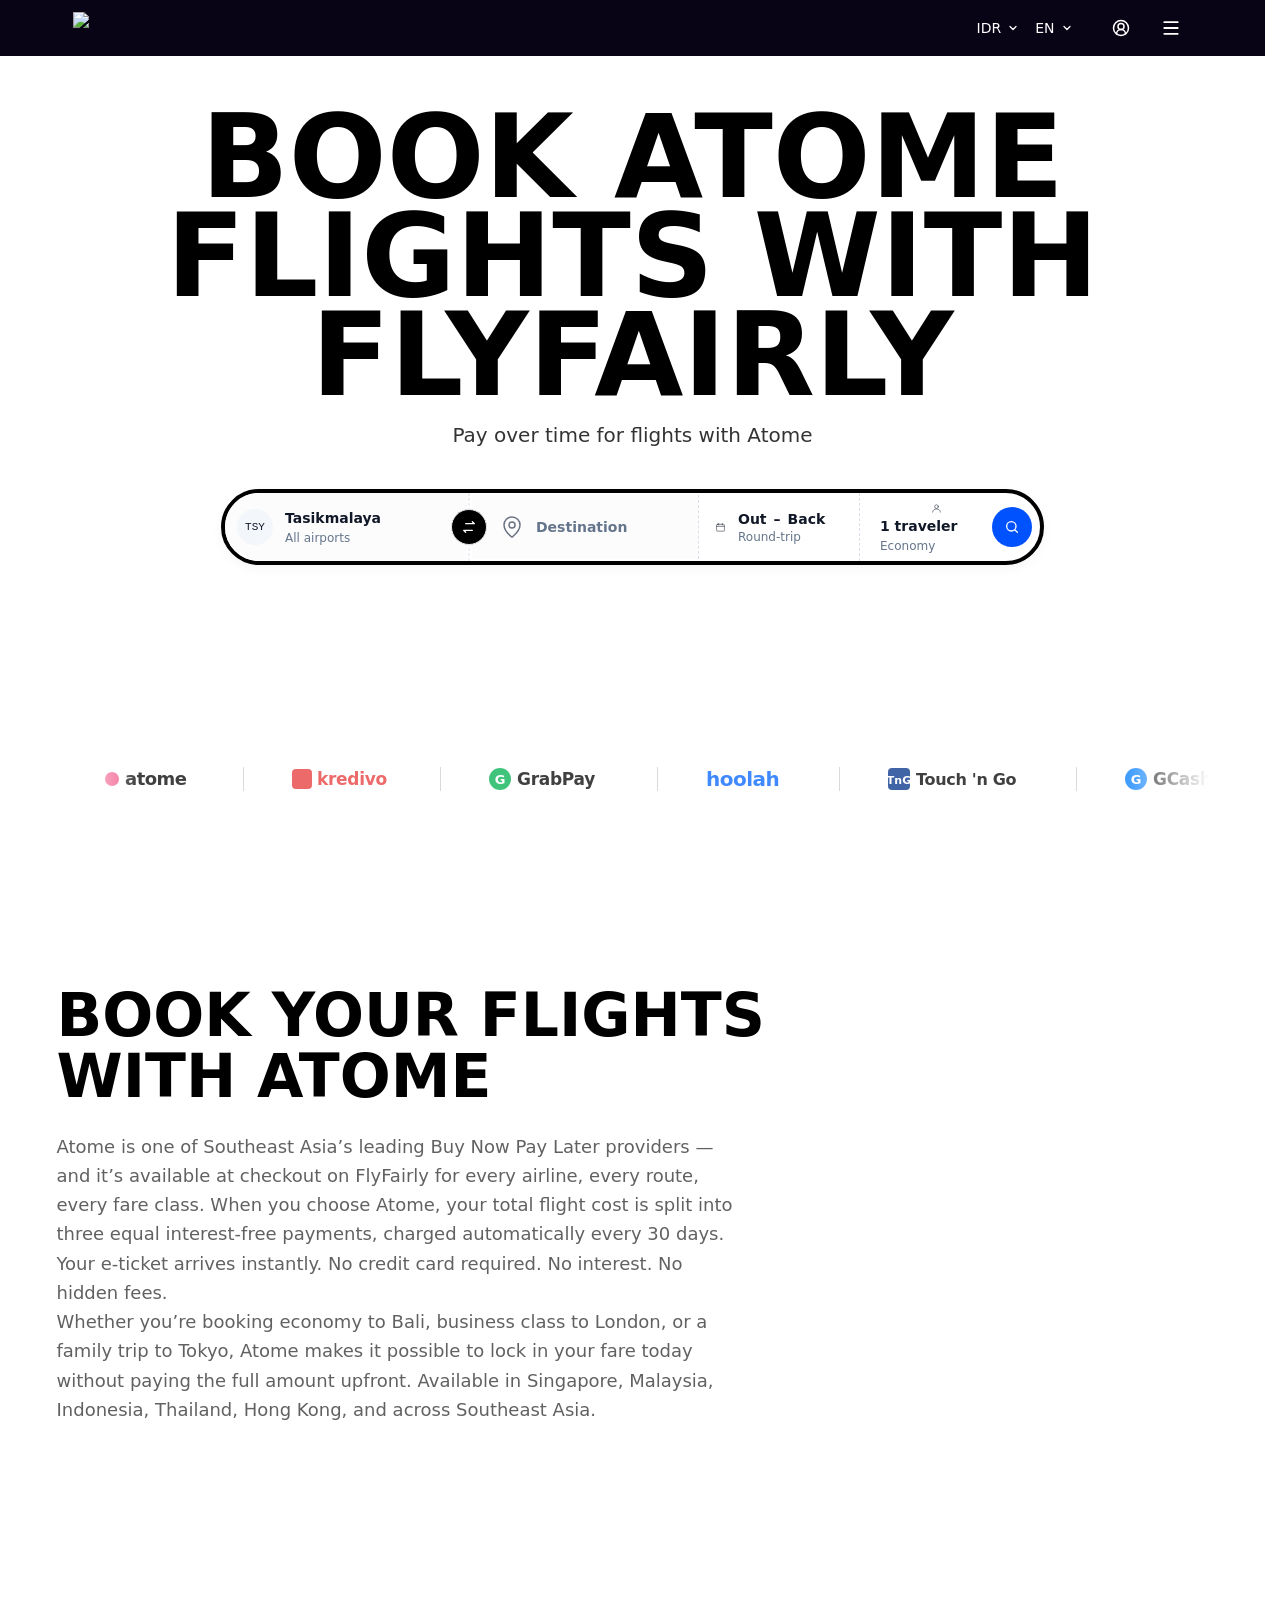
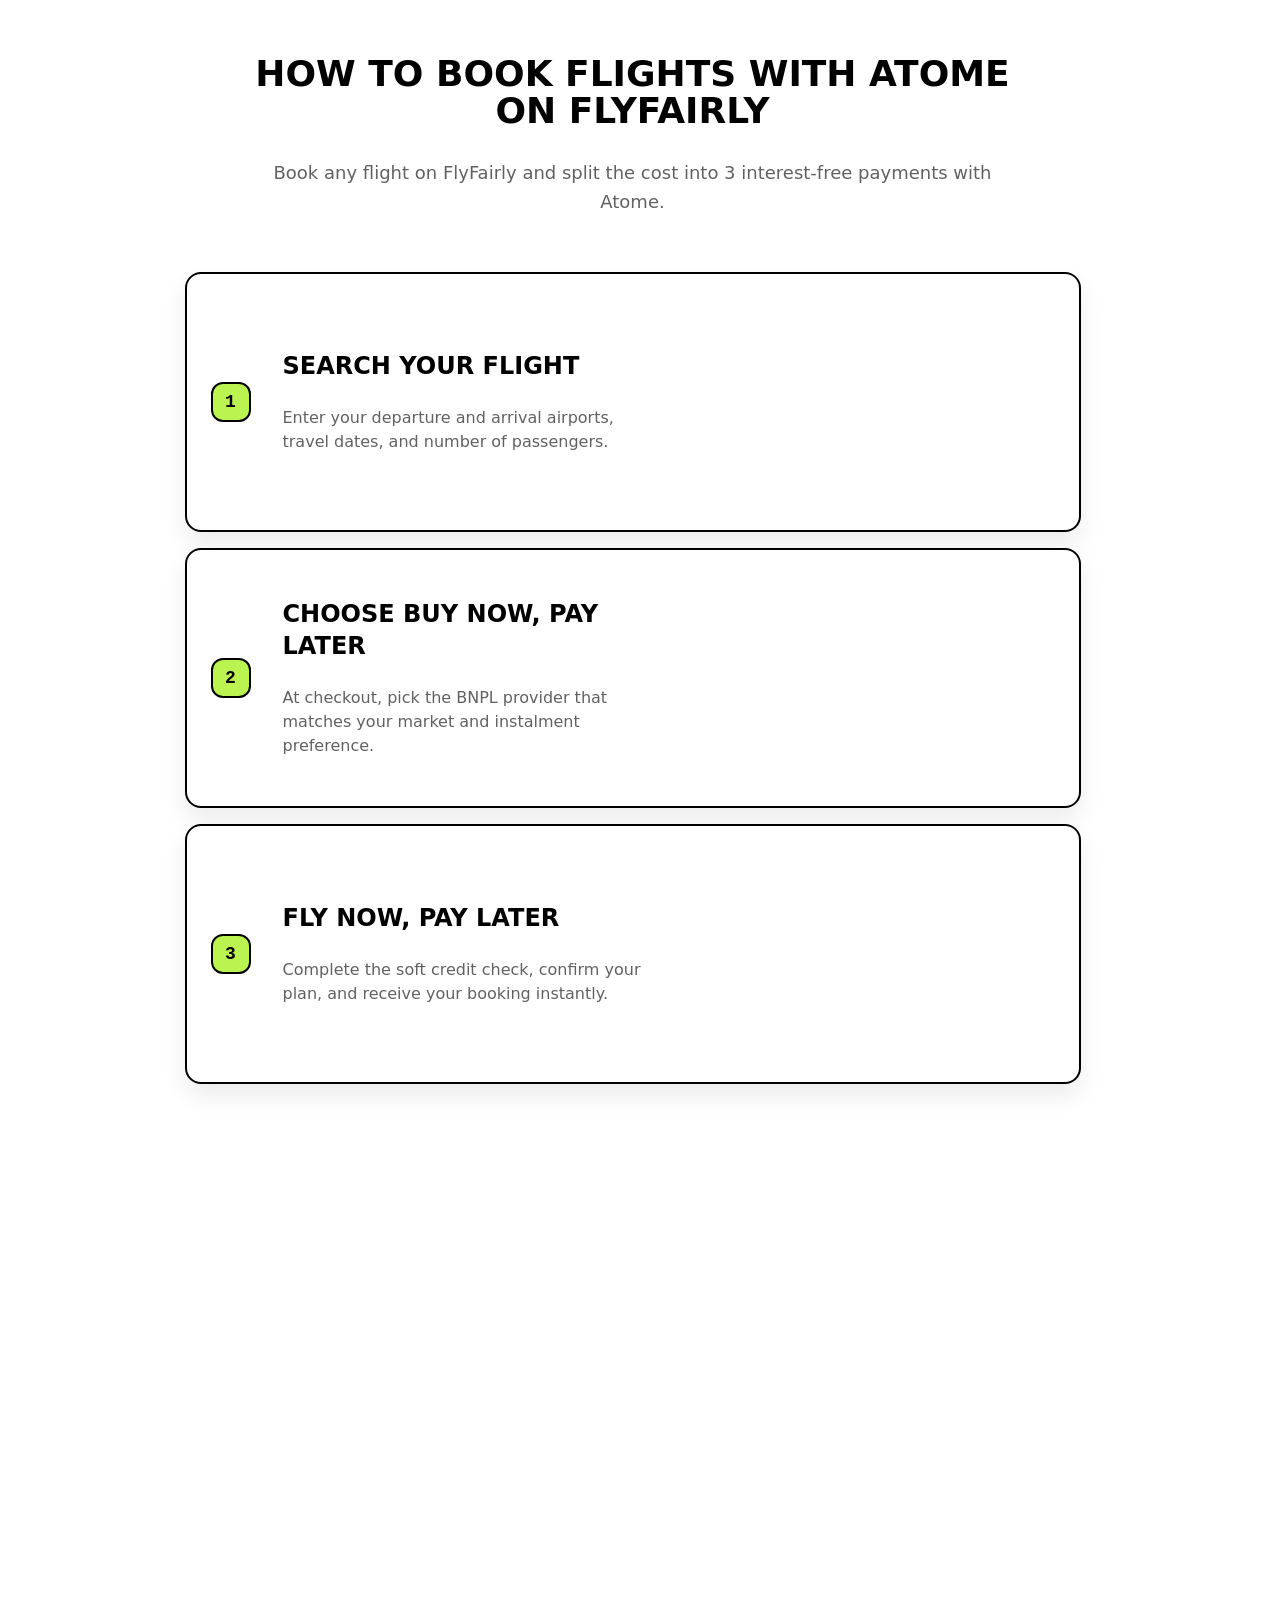
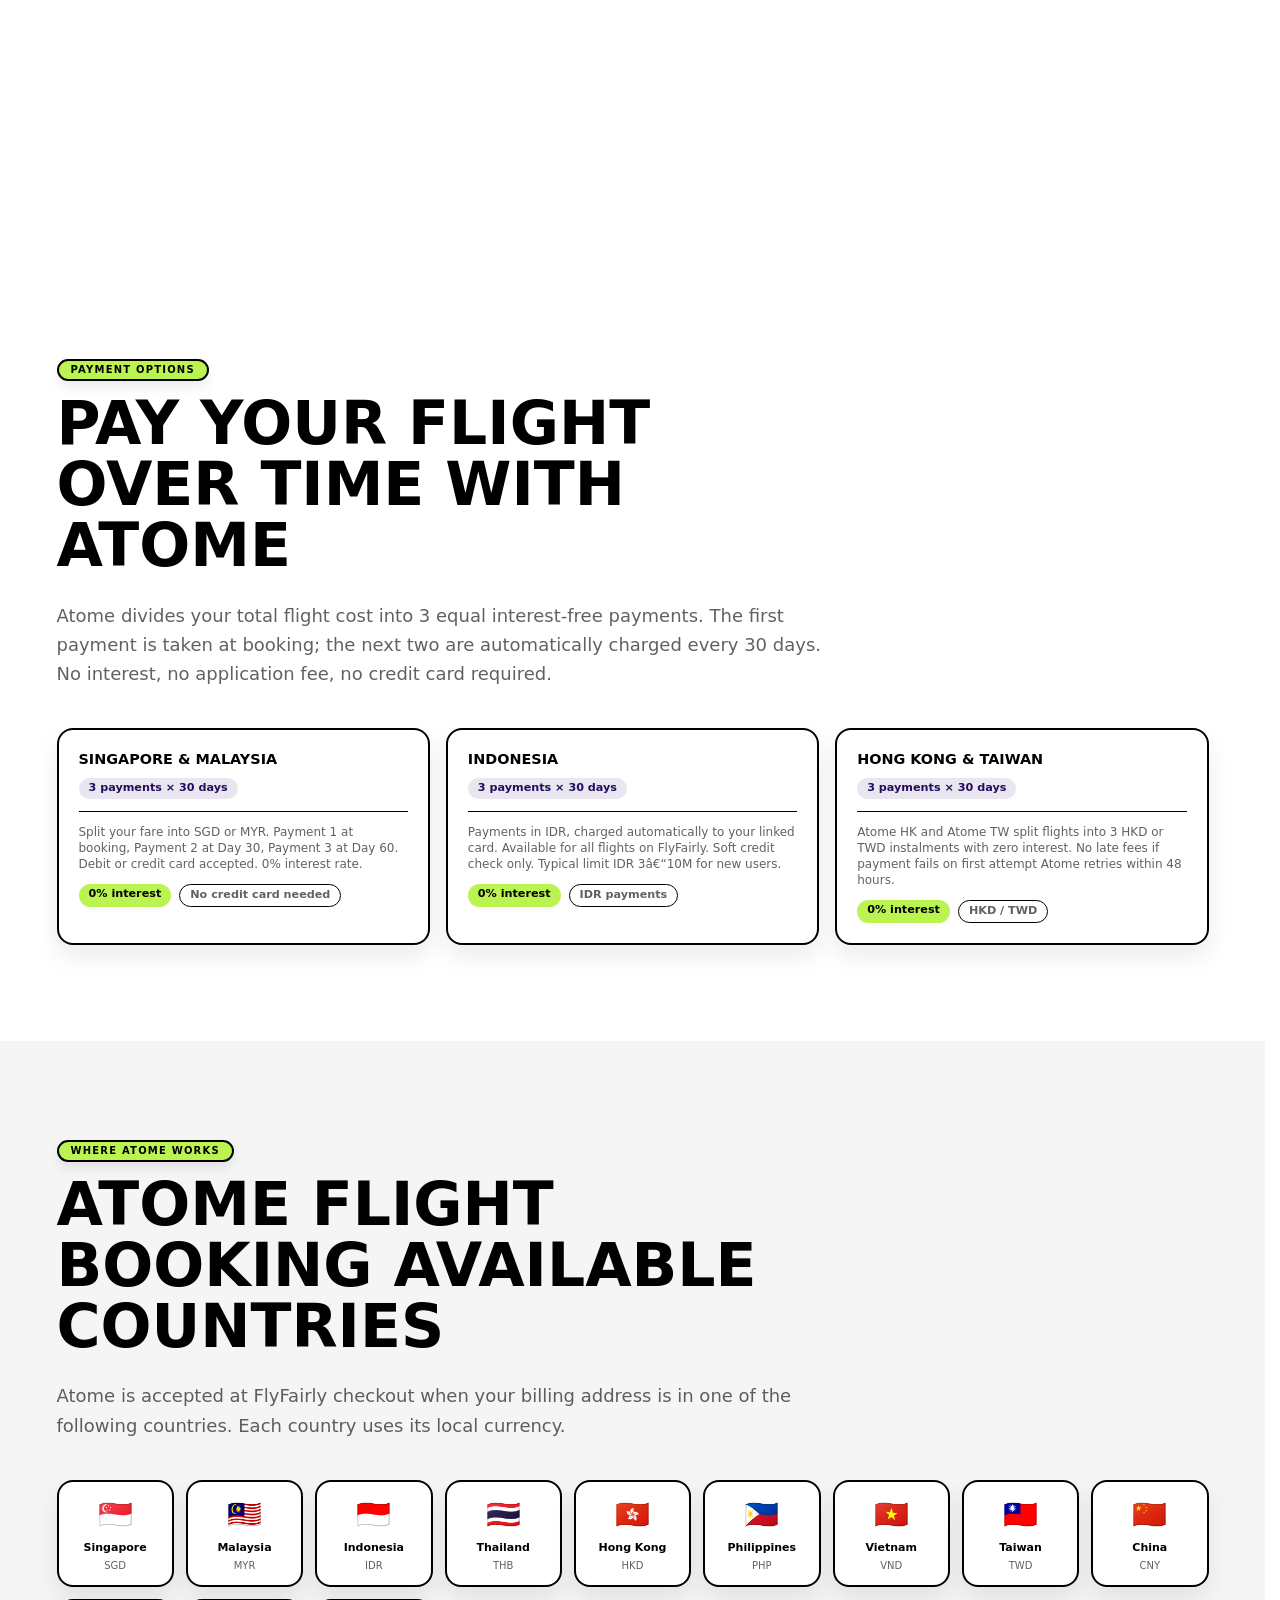
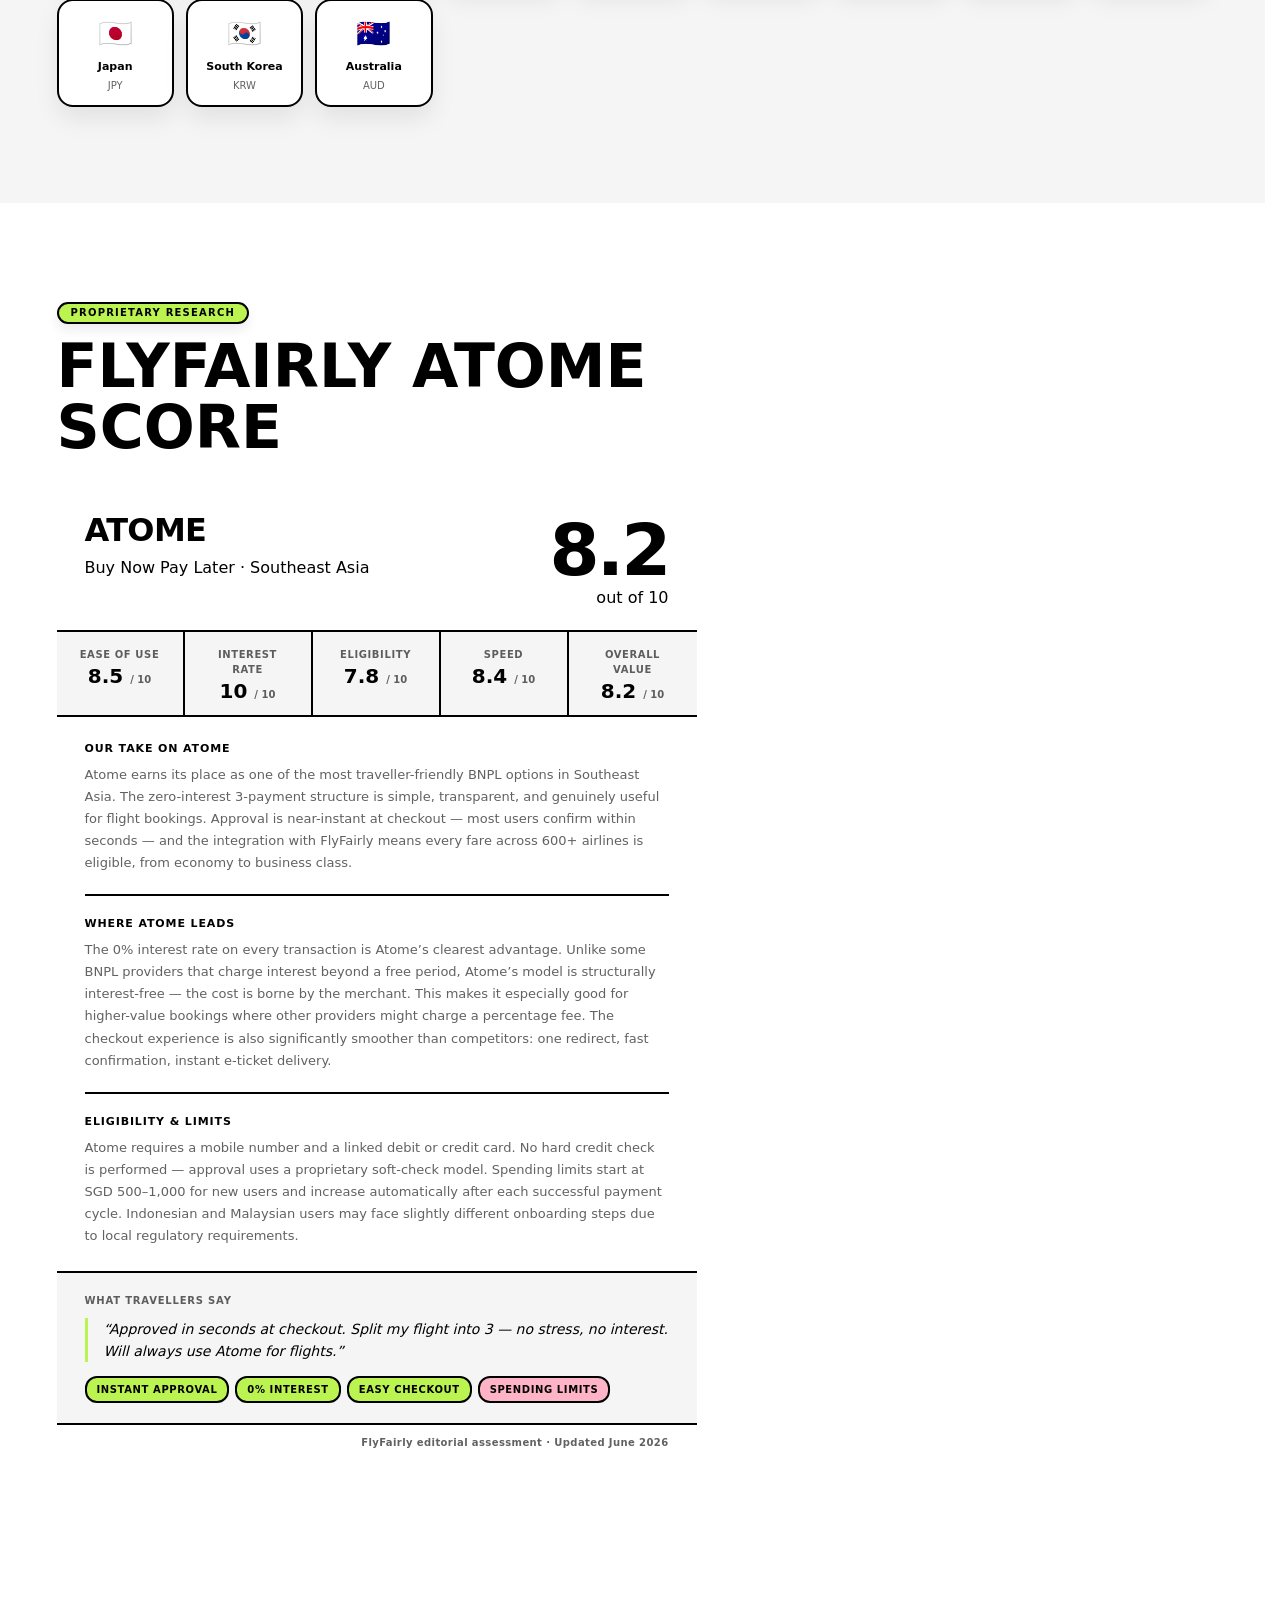
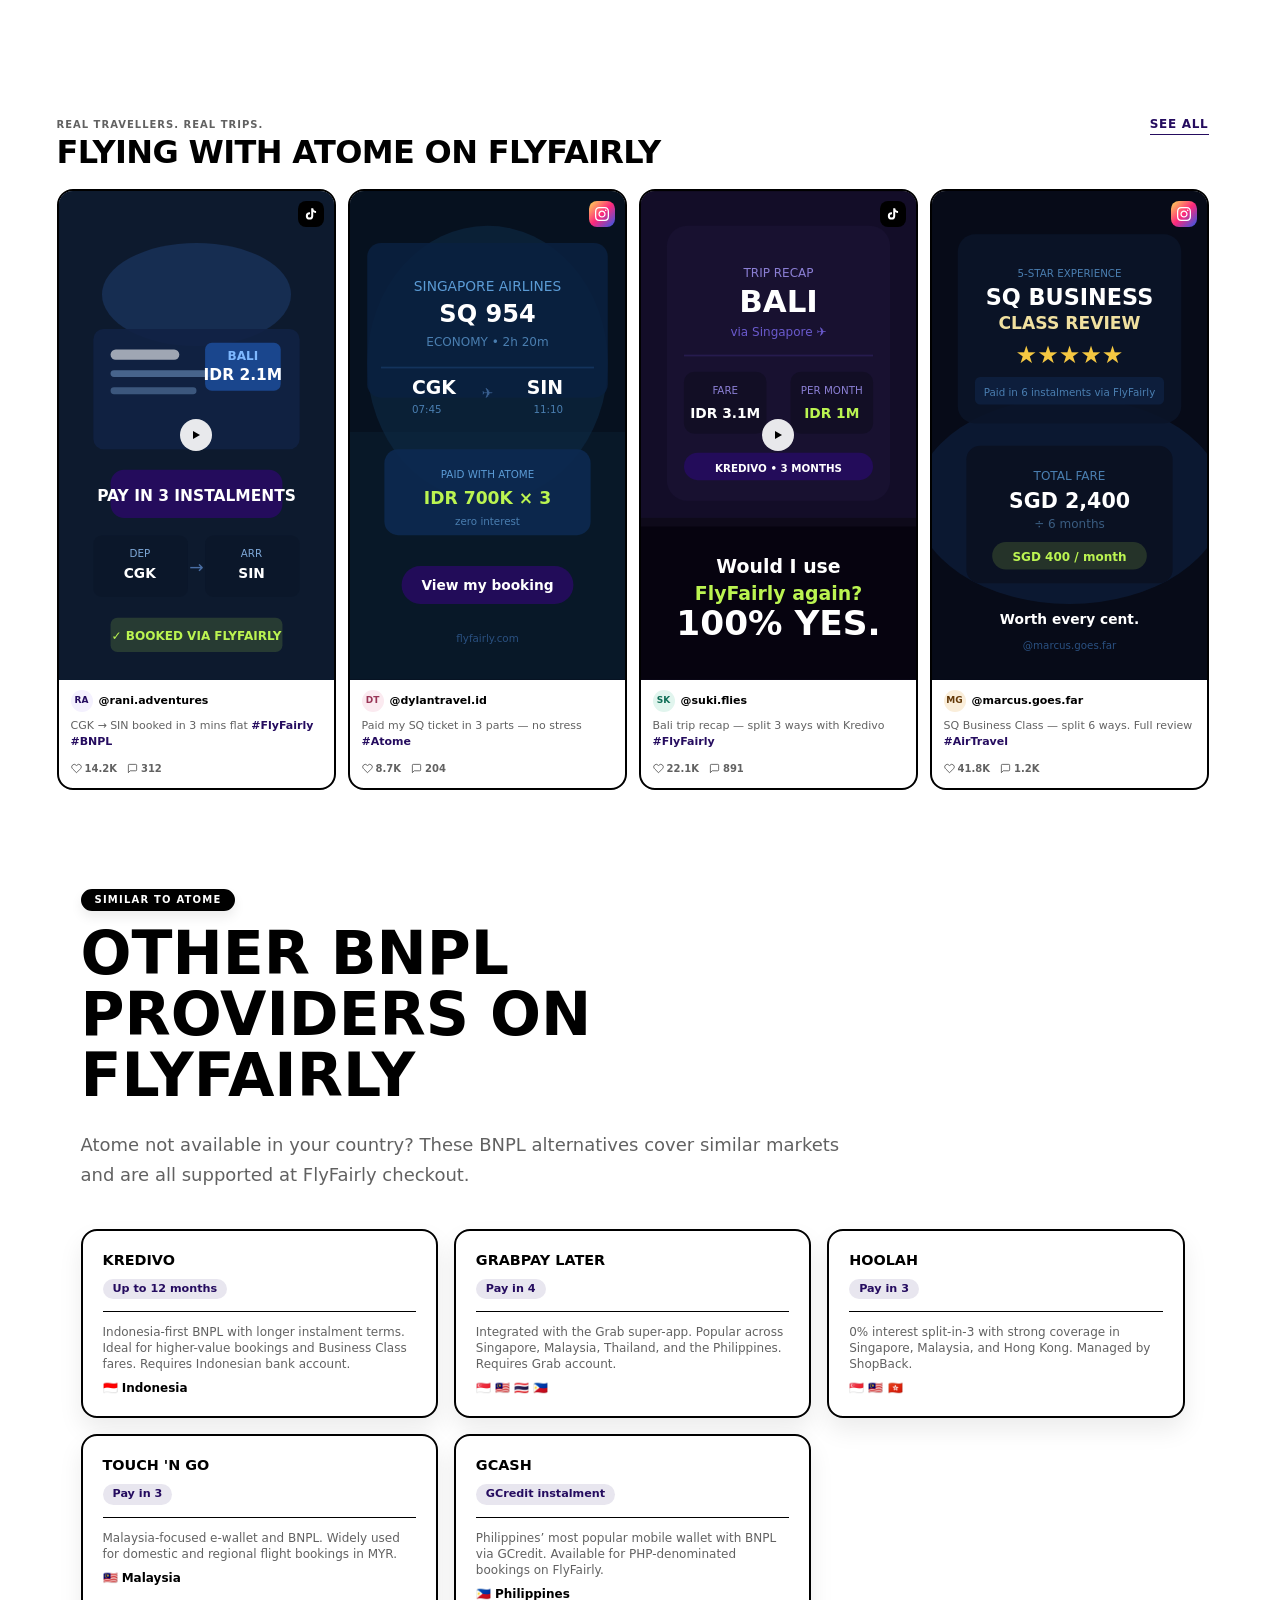
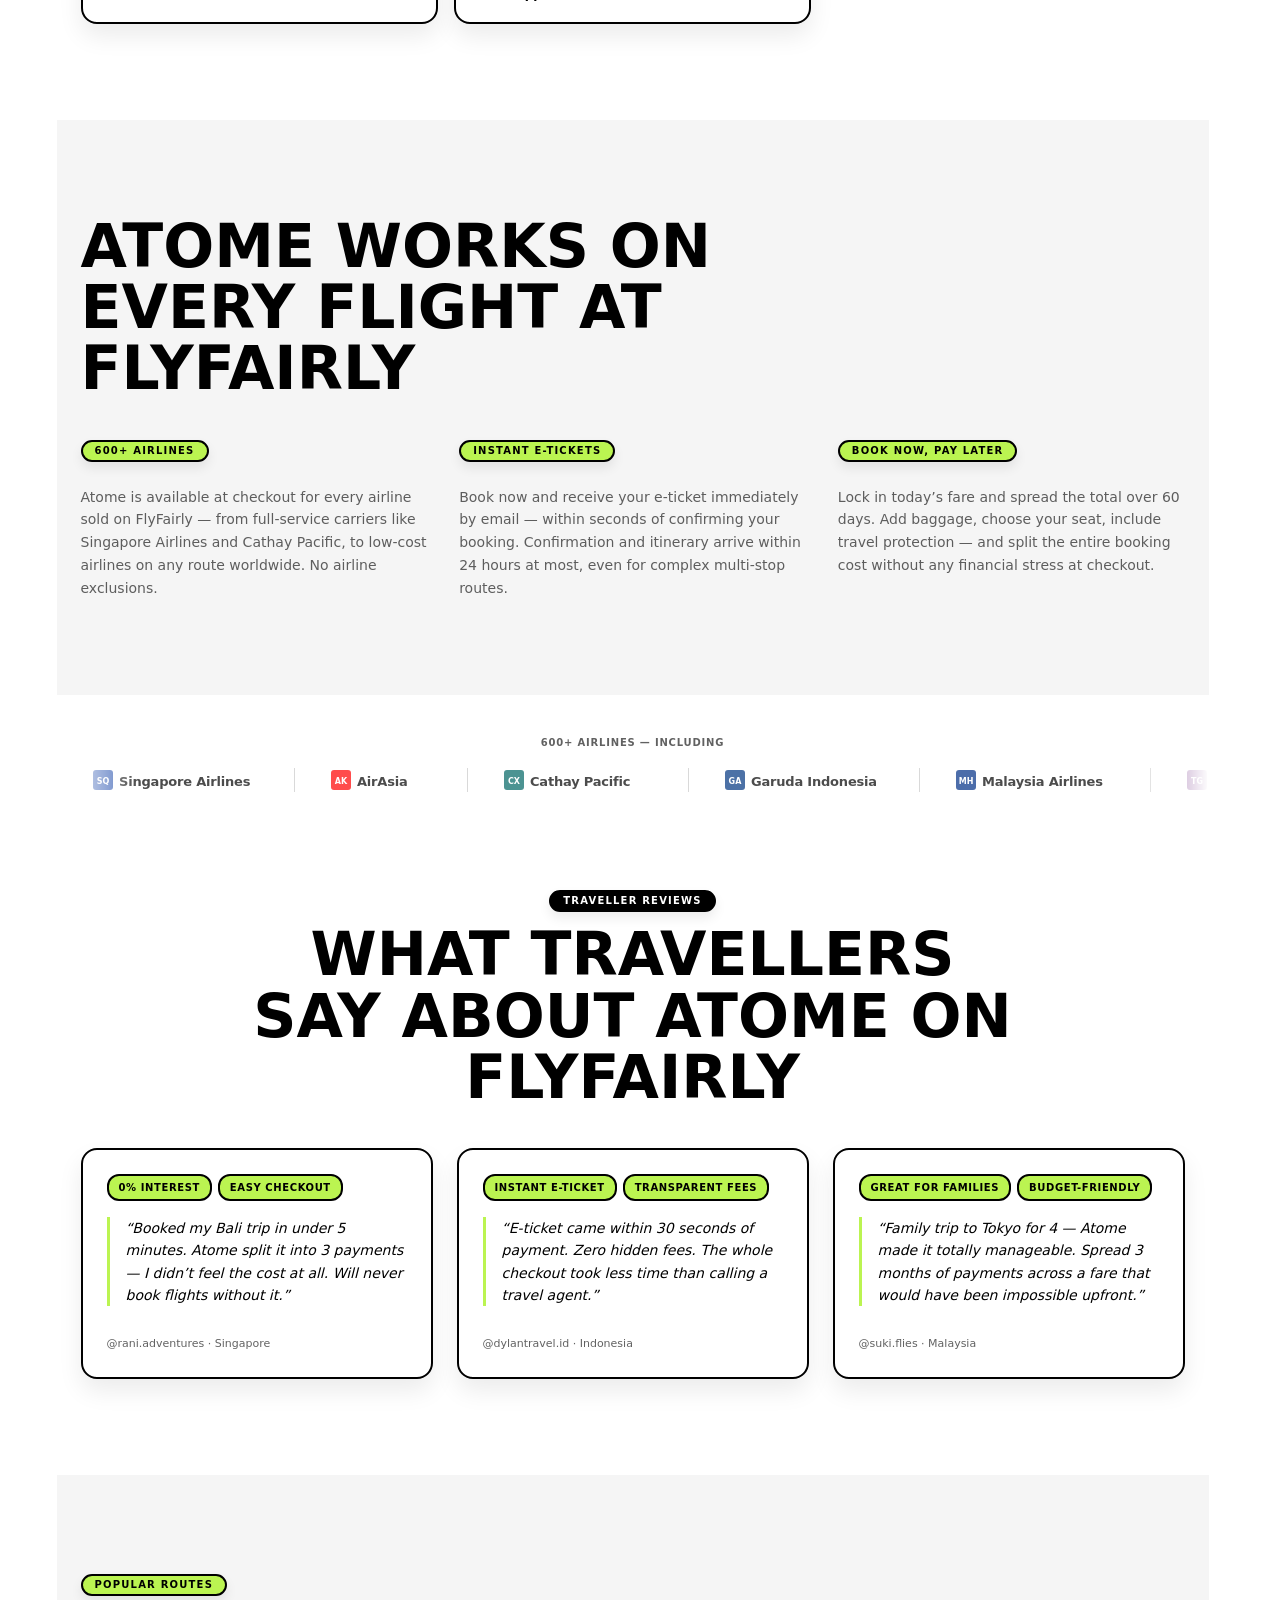
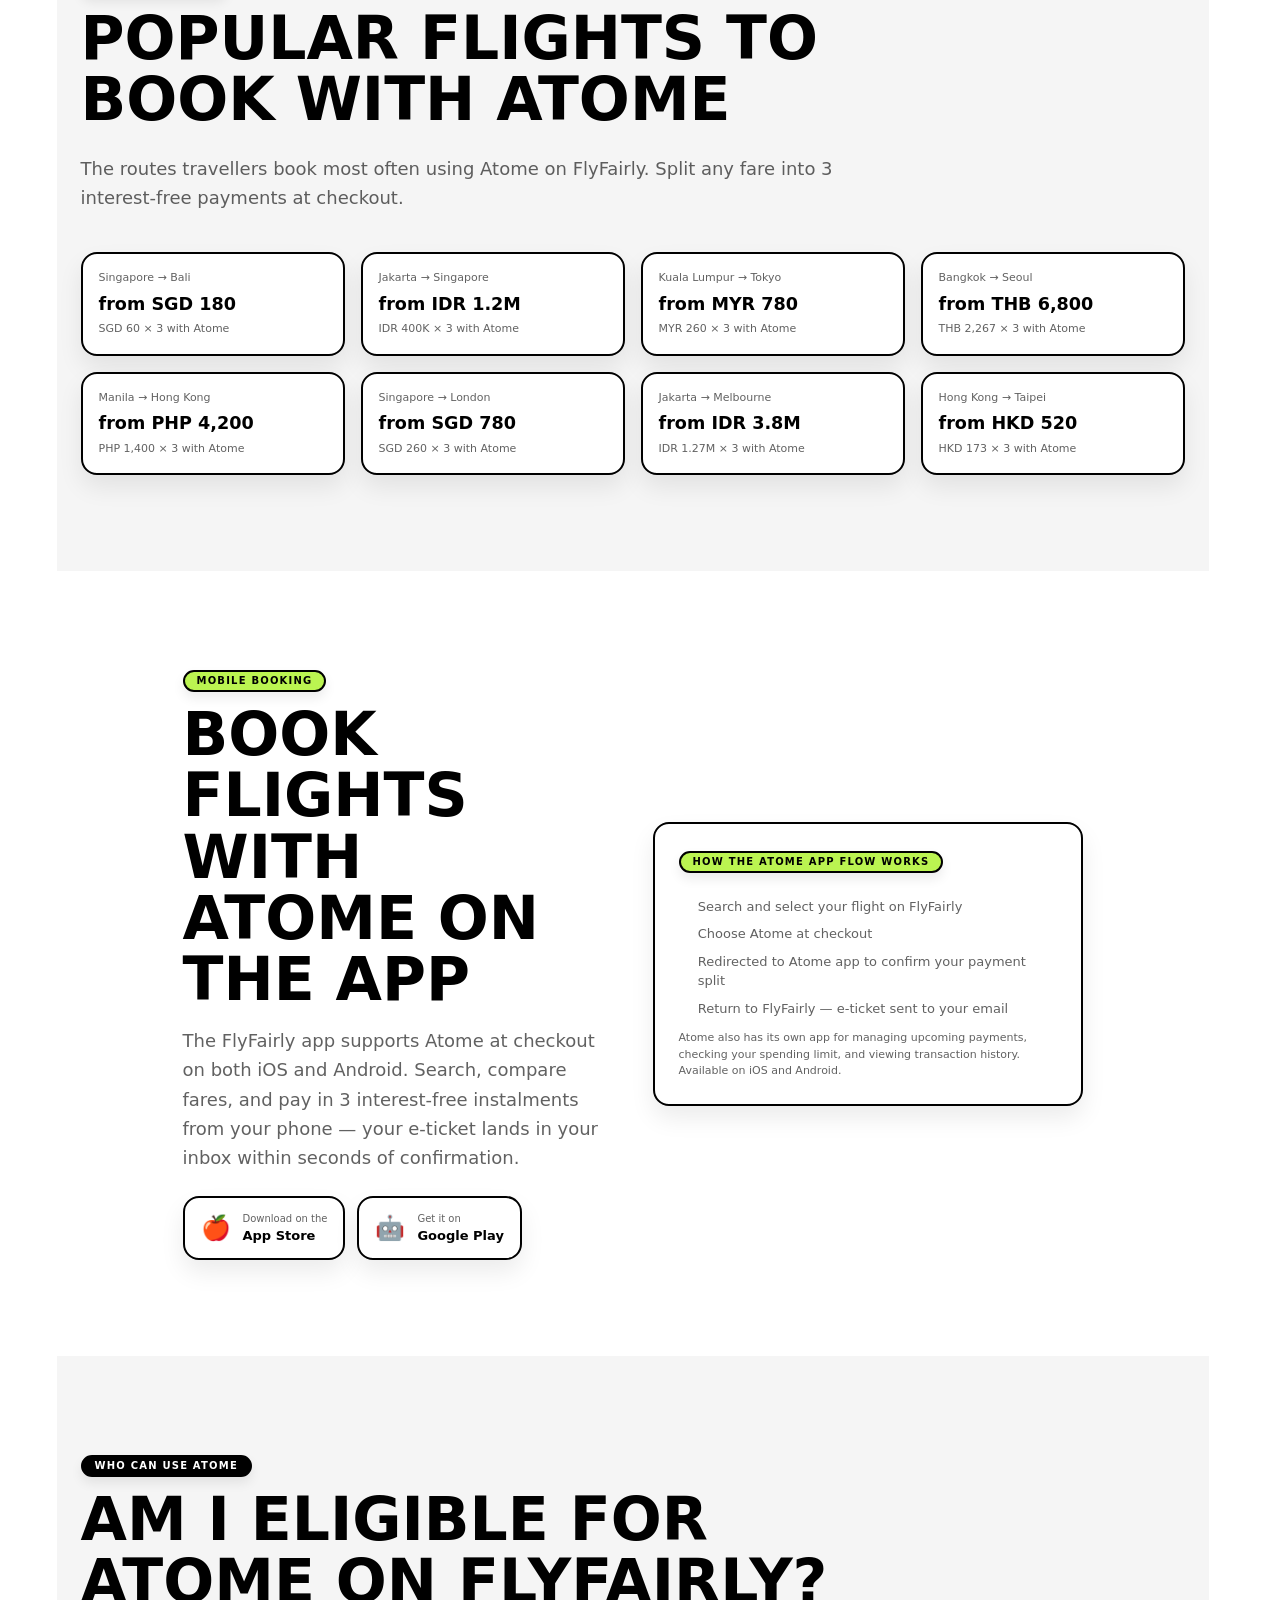
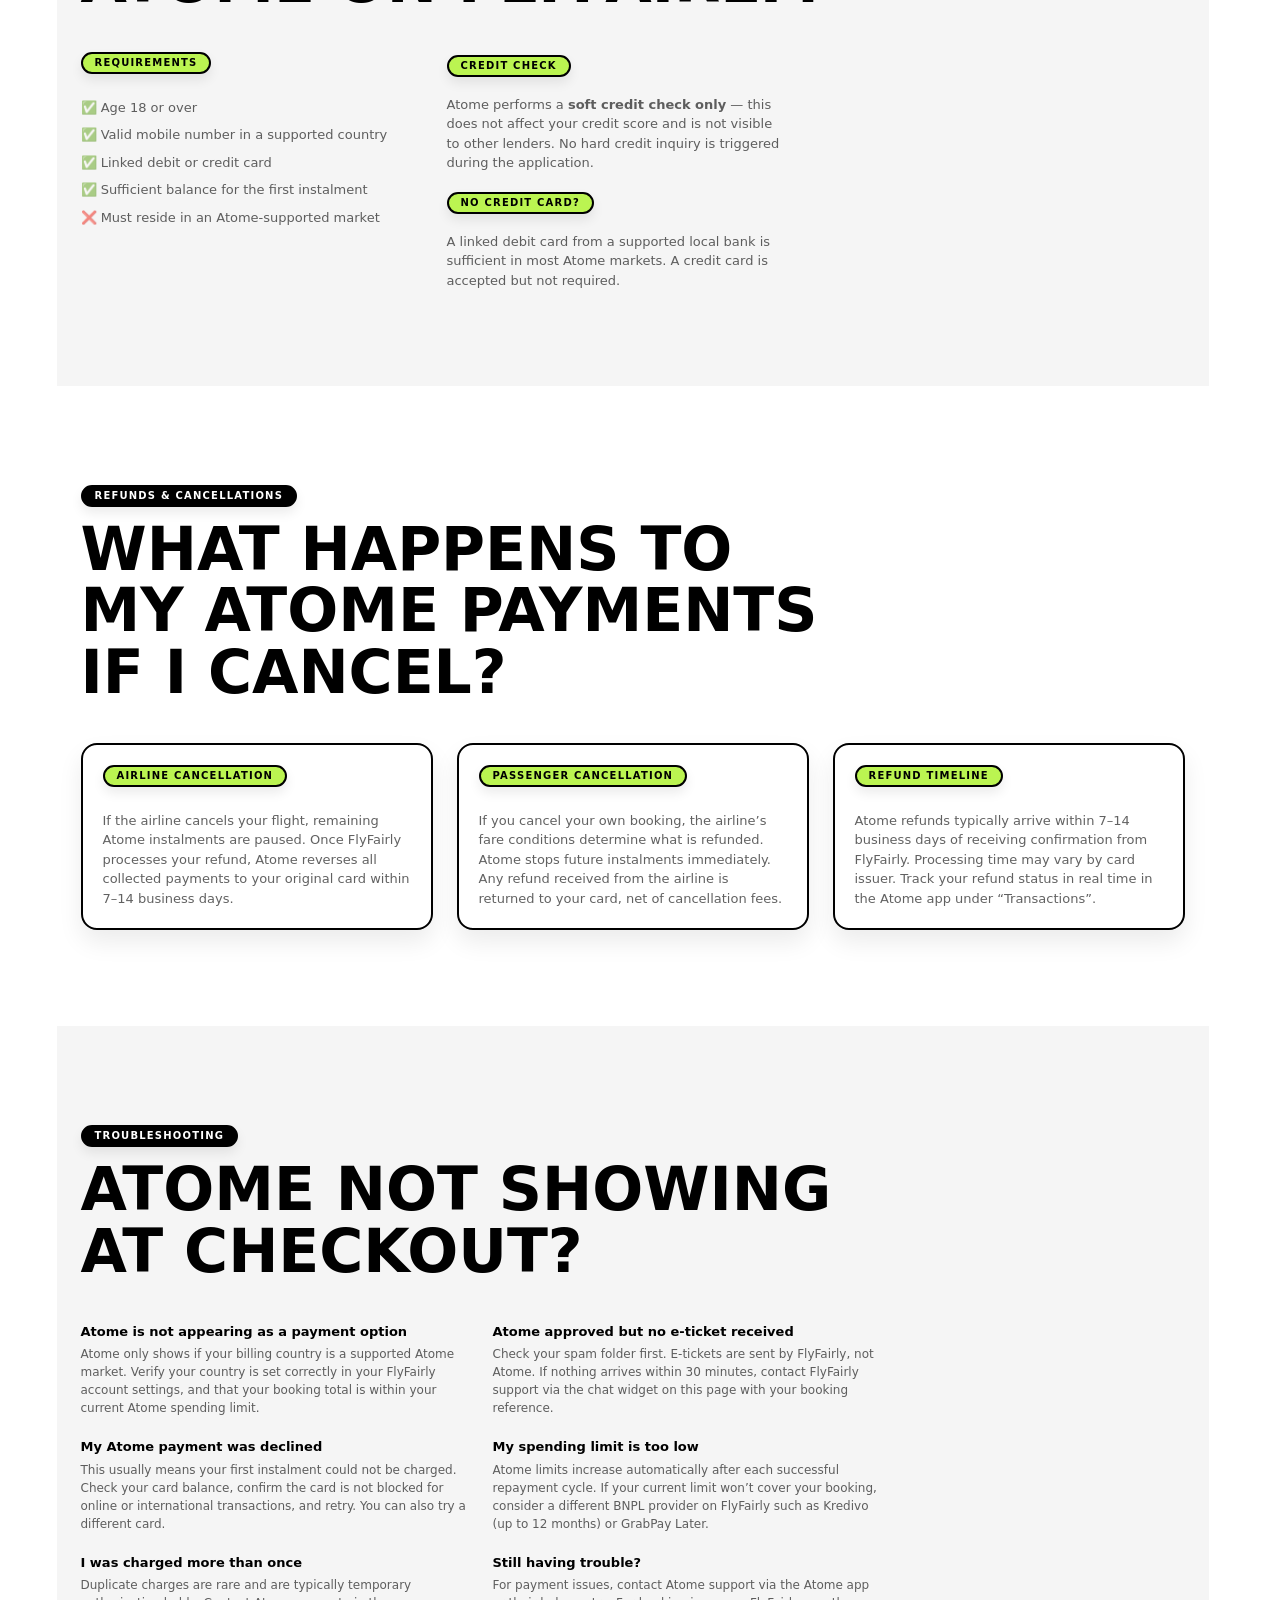
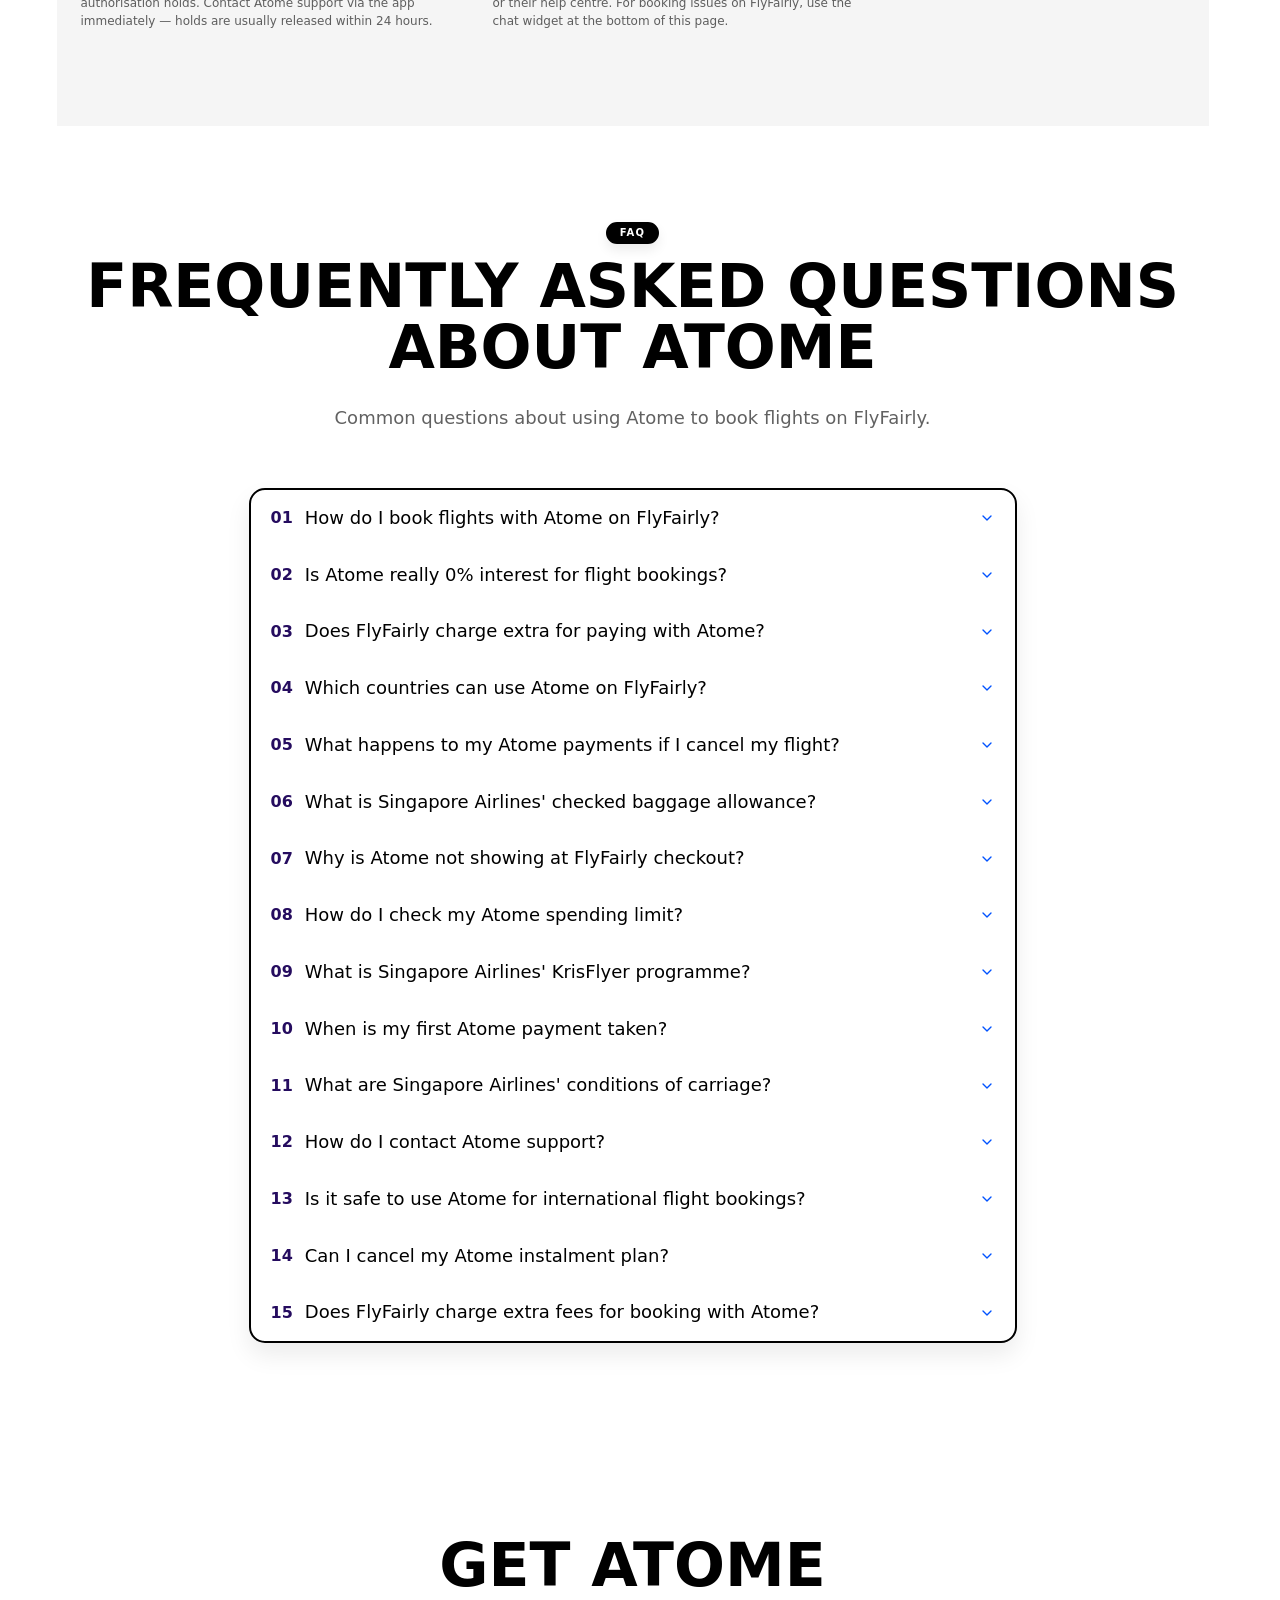
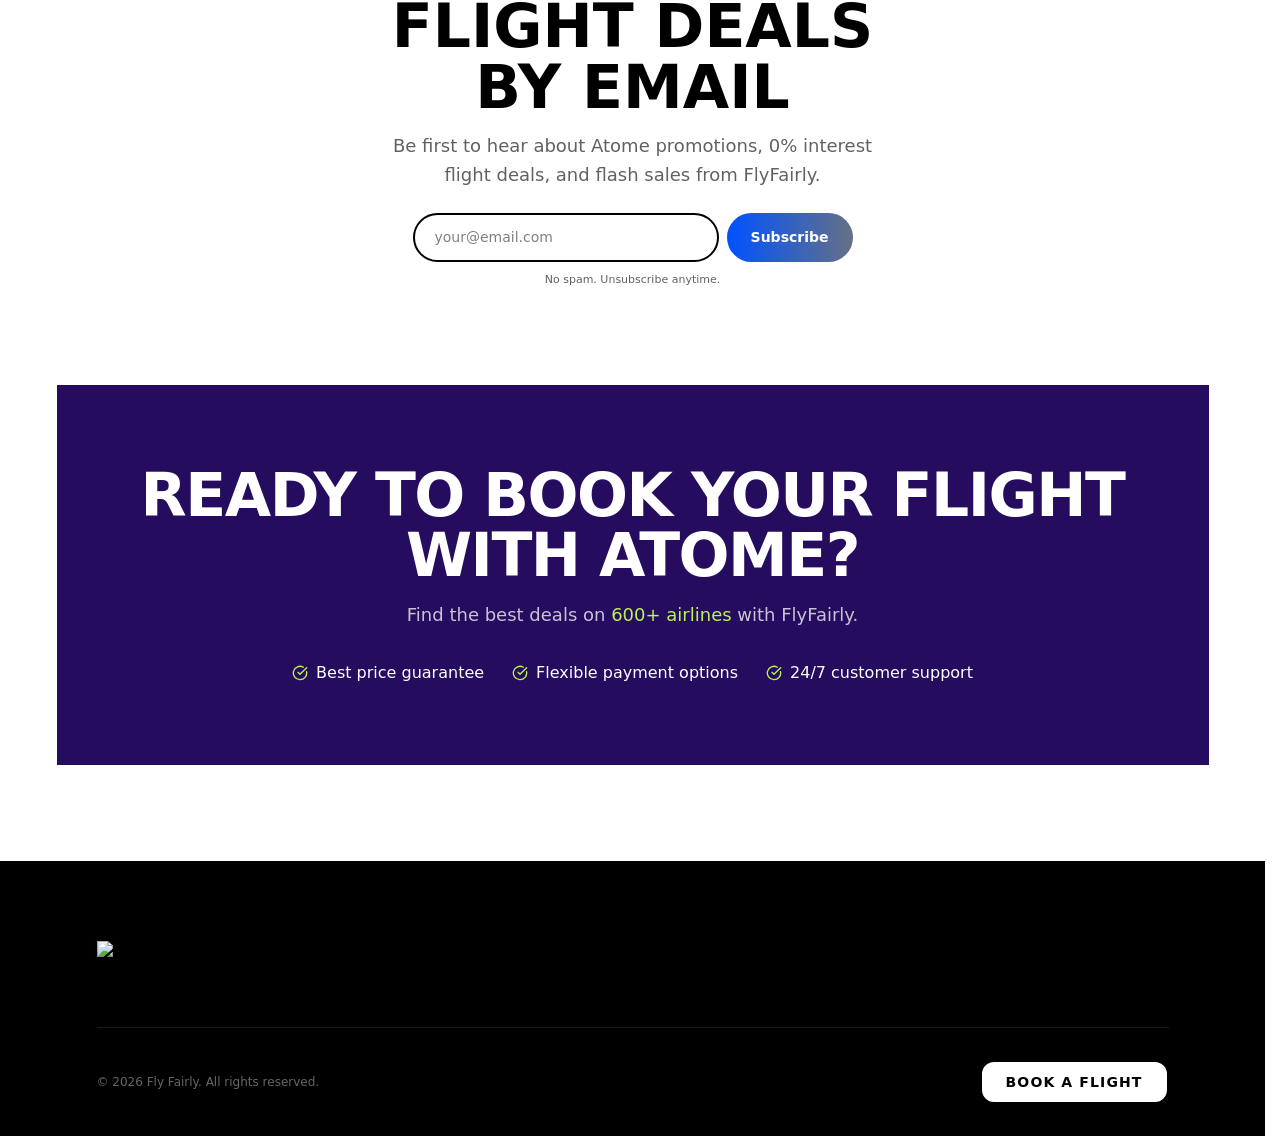
==== commit b8c28736: "Update Atome_BNPL.html" ====
--- a/Atome_BNPL.html
+++ b/Atome_BNPL.html
@@ -289,7 +289,7 @@
     .ar-score-block { text-align: left; }
   }
 </style>
-</head><body class="poppins_6910627-module__cso80q__className poppins_6910627-module__cso80q__variable amsiprocond_4a058dbf-module__1wOb9a__variable inter_41ad6d88-module__Pt4B2G__variable space_grotesk_991ecc4a-module__fJQjwq__variable playfair_display_3c528810-module__aBmMja__variable jetbrains_mono_150573c3-module__y5fo6W__variable"><div hidden=""><!--$--><!--/$--></div><!--&--><!--$--><!--/$--><script>(self.__next_s=self.__next_s||[]).push([0,{"children":"\n          window.dataLayer = window.dataLayer || [];\n          function gtag(){dataLayer.push(arguments);}\n          window.gtag = gtag;\n\n          gtag('consent', 'default', {\n            'ad_storage': 'denied',\n            'ad_user_data': 'denied',\n            'ad_personalization': 'denied',\n            'analytics_storage': 'denied',\n          });\n        ","id":"gtag-consent-default"}])</script><div class="flex min-h-svh flex-col bg-white"><header class="relative z-[3] w-full bg-[var(--homepage-nav-bg)] p-0 [font-family:var(--ds-font-inter),var(--font-fallback)] print:hidden [body.ui-layout-header-dark_&amp;]:bg-[var(--flight-v3-hero)]" data-layout-section="header"><nav class="mx-auto flex h-14 w-full max-w-6xl items-center px-4 py-2 [body.ui-layout-header-dark_&amp;]:h-16 [body.ui-layout-header-dark_&amp;]:max-w-[var(--flight-v3-shell-max)] [body.ui-layout-header-dark_&amp;]:px-6"><div class="flex items-center justify-between w-full h-full gap-4"><a class="hidden shrink-0 items-center lg:inline-flex" href="https://flyfairly-dev.vercel.app/"><img alt="Fly Fairly logo" loading="lazy" width="120" height="32" decoding="async" data-nimg="1" class="inline-flex" style="color:transparent" src="./Atome_BNPL_files/logo-white.avif"><img alt="Fly Fairly logo" loading="lazy" width="120" height="32" decoding="async" data-nimg="1" class="hidden" style="color:transparent" src="file:///C:/Users/asus/Downloads/Singapore%20Airlines%20Flights%20%E2%80%94%20Compare%20Fares%20&amp;%20Book%20_%20FlyFairly%20-%20Fly%20Fairly_files/logo.b0d15e6c.svg"></a><a class="inline-flex shrink-0 items-center lg:hidden" href="https://flyfairly-dev.vercel.app/"><img alt="Fly Fairly logo" loading="lazy" width="120" height="32" decoding="async" data-nimg="1" class="inline-flex" style="color:transparent" src="./Atome_BNPL_files/logo-white.avif"><img alt="Fly Fairly logo" loading="lazy" width="120" height="32" decoding="async" data-nimg="1" class="hidden" style="color:transparent" src="file:///C:/Users/asus/Downloads/Singapore%20Airlines%20Flights%20%E2%80%94%20Compare%20Fares%20&amp;%20Book%20_%20FlyFairly%20-%20Fly%20Fairly_files/logo.b0d15e6c.svg"></a><div class="flex min-h-14 shrink-0 items-center gap-2 lg:min-w-fit"><div class="flex items-center justify-end"><div class="mr-4 hidden max-lg:hidden!" data-layout-section="search-flights-button"><a href="https://flyfairly-dev.vercel.app/"><button class="whitespace-nowrap ring-offset-background transition-colors focus-visible:outline-none focus-visible:ring-2 focus-visible:ring-ring focus-visible:ring-offset-2 disabled:pointer-events-none disabled:opacity-50 bg-neutral-black hover:bg-neutral-black/80 py-2 flex items-center justify-center h-[38px] rounded-full text-white text-md font-semibold cursor-pointer gap-6 px-5 bg-gradient-to-r from-accent-primary to-accent-secondary" id="my_custom_link" title="Click to Search Flights">Search Flights</button></a></div><div class="flex items-center gap-1 lg:gap-2 max-md:my-2 max-[280px]:hidden"><div class="flex flex-wrap items-center rounded-full [body.ui-layout-header-dark_&amp;]:h-9 [body.ui-layout-header-dark_&amp;]:bg-white/8 [body.ui-layout-header-dark_&amp;]:px-3 max-md:h-10 max-md:w-10 max-md:justify-center max-md:p-0 md:px-3"><button class="whitespace-nowrap rounded-md text-sm font-medium ring-offset-background transition-colors focus-visible:outline-none focus-visible:ring-2 focus-visible:ring-ring focus-visible:ring-offset-2 disabled:pointer-events-none disabled:opacity-50 hover:text-accent-foreground w-10 flex h-10 cursor-pointer items-center justify-center text-white hover:bg-transparent [body.ui-layout-header-dark_&amp;]:h-9 max-md:w-full max-md:px-0 md:w-auto md:px-1.5 lg:px-1" aria-label="Language and currency settings"><svg xmlns="http://www.w3.org/2000/svg" width="24" height="24" viewBox="0 0 24 24" fill="none" stroke="currentColor" stroke-width="2" stroke-linecap="round" stroke-linejoin="round" class="lucide lucide-globe h-5 w-5 text-white md:hidden" aria-hidden="true"><circle cx="12" cy="12" r="10"></circle><path d="M12 2a14.5 14.5 0 0 0 0 20 14.5 14.5 0 0 0 0-20"></path><path d="M2 12h20"></path></svg><span class="flex flex-wrap items-center justify-center gap-2 max-md:hidden"><span class="flex items-center gap-1.5 px-1"><span class="text-center text-sm font-medium text-white">IDR</span><svg xmlns="http://www.w3.org/2000/svg" width="24" height="24" viewBox="0 0 24 24" fill="none" stroke="currentColor" stroke-width="2.5" stroke-linecap="round" stroke-linejoin="round" class="lucide lucide-chevron-down h-3 w-3 text-white" aria-hidden="true"><path d="m6 9 6 6 6-6"></path></svg></span><span class="flex items-center justify-center gap-1.5 px-1"><span class="text-sm font-medium text-white">EN</span><svg xmlns="http://www.w3.org/2000/svg" width="24" height="24" viewBox="0 0 24 24" fill="none" stroke="currentColor" stroke-width="2.5" stroke-linecap="round" stroke-linejoin="round" class="lucide lucide-chevron-down h-3 w-3 text-white" aria-hidden="true"><path d="m6 9 6 6 6-6"></path></svg></span></span></button></div><a class="flex h-10 w-10 animate-in fade-in items-center justify-center rounded-full duration-300 [body.ui-layout-header-dark_&amp;]:h-9 [body.ui-layout-header-dark_&amp;]:w-9 [body.ui-layout-header-dark_&amp;]:bg-white/8" aria-label="Account" href="https://flyfairly-dev.vercel.app/auth"><svg xmlns="http://www.w3.org/2000/svg" width="24" height="24" viewBox="0 0 24 24" fill="none" stroke="currentColor" stroke-width="2" stroke-linecap="round" stroke-linejoin="round" class="lucide lucide-circle-user-round h-[18px] w-[18px] text-white" aria-hidden="true"><path d="M18 20a6 6 0 0 0-12 0"></path><circle cx="12" cy="10" r="4"></circle><circle cx="12" cy="12" r="10"></circle></svg></a></div></div><button class="justify-center whitespace-nowrap text-sm font-medium ring-offset-background transition-colors focus-visible:outline-none focus-visible:ring-ring disabled:pointer-events-none disabled:opacity-50 hover:text-accent-foreground w-10 flex h-11 min-w-11 items-center gap-1.5 rounded-full border-0 bg-transparent p-1 text-white shadow-none outline-none ring-0 hover:bg-white/10 focus-visible:ring-0 focus-visible:ring-offset-0 [body.ui-layout-header-dark_&amp;]:h-9 [body.ui-layout-header-dark_&amp;]:min-w-9 [body.ui-layout-header-dark_&amp;]:bg-white/8" aria-label="Open Drawer Menu" type="button" aria-haspopup="dialog" aria-expanded="false" aria-controls="radix-_R_bdjuivb_" data-state="closed"><svg xmlns="http://www.w3.org/2000/svg" width="20" height="20" viewBox="0 0 24 24" fill="none" stroke="currentColor" stroke-width="2.25" stroke-linecap="round" stroke-linejoin="round" class="lucide lucide-menu text-white" aria-hidden="true"><path d="M4 5h16"></path><path d="M4 12h16"></path><path d="M4 19h16"></path></svg></button></div></div></nav></header><main data-page-layout="main" class="flex-1"><!--&--><!--&--><!--&--><!--/&--><!--/&--><!--/&--><script type="application/ld+json" id="breadcrumb">{"@context":"https://schema.org","@type":"BreadcrumbList","itemListElement":[{"@type":"ListItem","position":1,"name":"Home","item":"https://flyfairly-dev.vercel.app"},{"@type":"ListItem","position":2,"name":"Book Atome Flights on FlyFairly"}]}</script><script type="application/ld+json" id="faq">{"@context":"https://schema.org","@type":"FAQPage","mainEntity":[{"@type":"Question","name":"How do I book flights with Atome on FlyFairly?","acceptedAnswer":{"@type":"Answer","text":"Search your route and dates on FlyFairly, select your preferred flight, and choose Atome at checkout. Your booking total is split into 3 equal interest-free payments automatically."}},{"@type":"Question","name":"Is Atome really 0% interest for flights?","acceptedAnswer":{"@type":"Answer","text":"Yes. Atome charges 0% interest on all purchases including flight bookings. You pay exactly the fare price split into 3 equal instalments over 60 days â€” no hidden fees, no interest."}},{"@type":"Question","name":"Which countries can use Atome on FlyFairly?","acceptedAnswer":{"@type":"Answer","text":"Atome is available in Singapore, Malaysia, Indonesia, Thailand, Hong Kong, Philippines, Vietnam, Taiwan, China, Japan, South Korea, and Australia."}},{"@type":"Question","name":"What happens to my Atome payments if I cancel my flight?","acceptedAnswer":{"@type":"Answer","text":"If you cancel, Atome stops all future instalments immediately. Any refund from the airline is returned to your original card within 7-14 business days of FlyFairly processing the cancellation."}},{"@type":"Question","name":"Do I need a credit card to use Atome?","acceptedAnswer":{"@type":"Answer","text":"No credit card is required. A linked debit card from a supported bank is sufficient in most Atome markets. Atome performs a soft credit check that does not affect your credit score."}},{"@type":"Question","name":"Why is Atome not showing at FlyFairly checkout?","acceptedAnswer":{"@type":"Answer","text":"Atome only appears if your billing country is a supported Atome market. Check your country setting in your FlyFairly account. Also ensure your cart total is within your current Atome spending limit."}},{"@type":"Question","name":"How do I check my Atome spending limit?","acceptedAnswer":{"@type":"Answer","text":"Your Atome spending limit is shown in the Atome app under Account. Limits start at SGD 500-1,000 for new users and increase after consistent on-time repayments."}},{"@type":"Question","name":"Can I use Atome for Business Class flights?","acceptedAnswer":{"@type":"Answer","text":"Yes â€” Atome is available for all cabin classes on FlyFairly including Business Class and Premium Economy. Your total is split into 3 equal payments regardless of fare level, subject to your spending limit."}},{"@type":"Question","name":"When is my first Atome payment taken?","acceptedAnswer":{"@type":"Answer","text":"Your first payment is charged immediately at booking. The second payment is taken 30 days later, and the third 60 days after booking. All payments are automatic."}},{"@type":"Question","name":"What airlines can I book with Atome on FlyFairly?","acceptedAnswer":{"@type":"Answer","text":"Atome works with all 600+ airlines sold on FlyFairly â€” including Singapore Airlines, AirAsia, Cathay Pacific, Garuda, and every other carrier available on the platform."}},{"@type":"Question","name":"How do I contact Atome support?","acceptedAnswer":{"@type":"Answer","text":"For payment queries, contact Atome support directly via the Atome app or atome.sg/support. For booking issues on FlyFairly, use the chat widget on this page."}},{"@type":"Question","name":"Is Atome safe to use for international flight bookings?","acceptedAnswer":{"@type":"Answer","text":"Yes. Atome is a licensed BNPL provider regulated in each market where it operates. All FlyFairly transactions are processed over encrypted connections and FlyFairly is fully licensed as a travel agent."}},{"@type":"Question","name":"Can I cancel my Atome instalment plan?","acceptedAnswer":{"@type":"Answer","text":"You cannot cancel an Atome instalment mid-cycle unless your booking is refunded. If your flight is cancelled or refunded, Atome stops future payments and reverses collected instalments to your card."}},{"@type":"Question","name":"What if my Atome payment is declined?","acceptedAnswer":{"@type":"Answer","text":"A declined payment usually means insufficient card balance or a card restriction. Check your card balance, ensure international transactions are enabled, and retry. Three consecutive failed payments may result in a temporary Atome suspension."}},{"@type":"Question","name":"Does FlyFairly charge extra for paying with Atome?","acceptedAnswer":{"@type":"Answer","text":"No. FlyFairly does not charge any surcharge for using Atome. The fare price you see is what you pay, split into 3 equal parts by Atome at no extra cost to you."}}]}</script><!-- SECTION 1 — HERO | JOB: Convert. H1 targets primary keyword. Search widget is the only CTA above the fold. SEO: "Book Atome Flights with FlyFairly". UX: H1 + subline + widget only — no text walls. -->
+</head><body class="poppins_6910627-module__cso80q__className poppins_6910627-module__cso80q__variable amsiprocond_4a058dbf-module__1wOb9a__variable inter_41ad6d88-module__Pt4B2G__variable space_grotesk_991ecc4a-module__fJQjwq__variable playfair_display_3c528810-module__aBmMja__variable jetbrains_mono_150573c3-module__y5fo6W__variable"><div hidden=""><!--$--><!--/$--></div><!--&--><!--$--><!--/$--><script>(self.__next_s=self.__next_s||[]).push([0,{"children":"\n          window.dataLayer = window.dataLayer || [];\n          function gtag(){dataLayer.push(arguments);}\n          window.gtag = gtag;\n\n          gtag('consent', 'default', {\n            'ad_storage': 'denied',\n            'ad_user_data': 'denied',\n            'ad_personalization': 'denied',\n            'analytics_storage': 'denied',\n          });\n        ","id":"gtag-consent-default"}])</script><div class="flex min-h-svh flex-col bg-white"><header class="relative z-[3] w-full bg-[var(--homepage-nav-bg)] p-0 [font-family:var(--ds-font-inter),var(--font-fallback)] print:hidden [body.ui-layout-header-dark_&amp;]:bg-[var(--flight-v3-hero)]" data-layout-section="header"><nav class="mx-auto flex h-14 w-full max-w-6xl items-center px-4 py-2 [body.ui-layout-header-dark_&amp;]:h-16 [body.ui-layout-header-dark_&amp;]:max-w-[var(--flight-v3-shell-max)] [body.ui-layout-header-dark_&amp;]:px-6"><div class="flex items-center justify-between w-full h-full gap-4"><a class="hidden shrink-0 items-center lg:inline-flex" href="https://flyfairly-dev.vercel.app/"><img alt="Fly Fairly logo" loading="lazy" width="120" height="32" decoding="async" data-nimg="1" class="inline-flex" style="color:transparent" src="./Atome_BNPL_files/logo-white.avif"><img alt="Fly Fairly logo" loading="lazy" width="120" height="32" decoding="async" data-nimg="1" class="hidden" style="color:transparent" src="file:///C:/Users/asus/Downloads/Singapore%20Airlines%20Flights%20%E2%80%94%20Compare%20Fares%20&amp;%20Book%20_%20FlyFairly%20-%20Fly%20Fairly_files/logo.b0d15e6c.svg"></a><a class="inline-flex shrink-0 items-center lg:hidden" href="https://flyfairly-dev.vercel.app/"><img alt="Fly Fairly logo" loading="lazy" width="120" height="32" decoding="async" data-nimg="1" class="inline-flex" style="color:transparent" src="./Atome_BNPL_files/logo-white.avif"><img alt="Fly Fairly logo" loading="lazy" width="120" height="32" decoding="async" data-nimg="1" class="hidden" style="color:transparent" src="file:///C:/Users/asus/Downloads/Singapore%20Airlines%20Flights%20%E2%80%94%20Compare%20Fares%20&amp;%20Book%20_%20FlyFairly%20-%20Fly%20Fairly_files/logo.b0d15e6c.svg"></a><div class="flex min-h-14 shrink-0 items-center gap-2 lg:min-w-fit"><div class="flex items-center justify-end"><div class="mr-4 hidden max-lg:hidden!" data-layout-section="search-flights-button"><a href="https://flyfairly-dev.vercel.app/"><button class="whitespace-nowrap ring-offset-background transition-colors focus-visible:outline-none focus-visible:ring-2 focus-visible:ring-ring focus-visible:ring-offset-2 disabled:pointer-events-none disabled:opacity-50 bg-neutral-black hover:bg-neutral-black/80 py-2 flex items-center justify-center h-[38px] rounded-full text-white text-md font-semibold cursor-pointer gap-6 px-5 bg-gradient-to-r from-accent-primary to-accent-secondary" id="my_custom_link" title="Click to Search Flights">Search Flights</button></a></div><div class="flex items-center gap-1 lg:gap-2 max-md:my-2 max-[280px]:hidden"><div class="flex flex-wrap items-center rounded-full [body.ui-layout-header-dark_&amp;]:h-9 [body.ui-layout-header-dark_&amp;]:bg-white/8 [body.ui-layout-header-dark_&amp;]:px-3 max-md:h-10 max-md:w-10 max-md:justify-center max-md:p-0 md:px-3"><button class="whitespace-nowrap rounded-md text-sm font-medium ring-offset-background transition-colors focus-visible:outline-none focus-visible:ring-2 focus-visible:ring-ring focus-visible:ring-offset-2 disabled:pointer-events-none disabled:opacity-50 hover:text-accent-foreground w-10 flex h-10 cursor-pointer items-center justify-center text-white hover:bg-transparent [body.ui-layout-header-dark_&amp;]:h-9 max-md:w-full max-md:px-0 md:w-auto md:px-1.5 lg:px-1" aria-label="Language and currency settings"><svg xmlns="http://www.w3.org/2000/svg" width="24" height="24" viewBox="0 0 24 24" fill="none" stroke="currentColor" stroke-width="2" stroke-linecap="round" stroke-linejoin="round" class="lucide lucide-globe h-5 w-5 text-white md:hidden" aria-hidden="true"><circle cx="12" cy="12" r="10"></circle><path d="M12 2a14.5 14.5 0 0 0 0 20 14.5 14.5 0 0 0 0-20"></path><path d="M2 12h20"></path></svg><span class="flex flex-wrap items-center justify-center gap-2 max-md:hidden"><span class="flex items-center gap-1.5 px-1"><span class="text-center text-sm font-medium text-white">IDR</span><svg xmlns="http://www.w3.org/2000/svg" width="24" height="24" viewBox="0 0 24 24" fill="none" stroke="currentColor" stroke-width="2.5" stroke-linecap="round" stroke-linejoin="round" class="lucide lucide-chevron-down h-3 w-3 text-white" aria-hidden="true"><path d="m6 9 6 6 6-6"></path></svg></span><span class="flex items-center justify-center gap-1.5 px-1"><span class="text-sm font-medium text-white">EN</span><svg xmlns="http://www.w3.org/2000/svg" width="24" height="24" viewBox="0 0 24 24" fill="none" stroke="currentColor" stroke-width="2.5" stroke-linecap="round" stroke-linejoin="round" class="lucide lucide-chevron-down h-3 w-3 text-white" aria-hidden="true"><path d="m6 9 6 6 6-6"></path></svg></span></span></button></div><a class="flex h-10 w-10 animate-in fade-in items-center justify-center rounded-full duration-300 [body.ui-layout-header-dark_&amp;]:h-9 [body.ui-layout-header-dark_&amp;]:w-9 [body.ui-layout-header-dark_&amp;]:bg-white/8" aria-label="Account" href="https://flyfairly-dev.vercel.app/auth"><svg xmlns="http://www.w3.org/2000/svg" width="24" height="24" viewBox="0 0 24 24" fill="none" stroke="currentColor" stroke-width="2" stroke-linecap="round" stroke-linejoin="round" class="lucide lucide-circle-user-round h-[18px] w-[18px] text-white" aria-hidden="true"><path d="M18 20a6 6 0 0 0-12 0"></path><circle cx="12" cy="10" r="4"></circle><circle cx="12" cy="12" r="10"></circle></svg></a></div></div><button class="justify-center whitespace-nowrap text-sm font-medium ring-offset-background transition-colors focus-visible:outline-none focus-visible:ring-ring disabled:pointer-events-none disabled:opacity-50 hover:text-accent-foreground w-10 flex h-11 min-w-11 items-center gap-1.5 rounded-full border-0 bg-transparent p-1 text-white shadow-none outline-none ring-0 hover:bg-white/10 focus-visible:ring-0 focus-visible:ring-offset-0 [body.ui-layout-header-dark_&amp;]:h-9 [body.ui-layout-header-dark_&amp;]:min-w-9 [body.ui-layout-header-dark_&amp;]:bg-white/8" aria-label="Open Drawer Menu" type="button" aria-haspopup="dialog" aria-expanded="false" aria-controls="radix-_R_bdjuivb_" data-state="closed"><svg xmlns="http://www.w3.org/2000/svg" width="20" height="20" viewBox="0 0 24 24" fill="none" stroke="currentColor" stroke-width="2.25" stroke-linecap="round" stroke-linejoin="round" class="lucide lucide-menu text-white" aria-hidden="true"><path d="M4 5h16"></path><path d="M4 12h16"></path><path d="M4 19h16"></path></svg></button></div></div></nav></header><main data-page-layout="main" class="flex-1"><!--&--><!--&--><!--&--><!--/&--><!--/&--><!--/&--><script type="application/ld+json" id="breadcrumb">{"@context":"https://schema.org","@type":"BreadcrumbList","itemListElement":[{"@type":"ListItem","position":1,"name":"Home","item":"https://flyfairly-dev.vercel.app"},{"@type":"ListItem","position":2,"name":"Book Atome Flights on FlyFairly"}]}</script><script type="application/ld+json" id="faq">{"@context":"https://schema.org","@type":"FAQPage","mainEntity":[{"@type":"Question","name":"How do I book flights with Atome on FlyFairly?","acceptedAnswer":{"@type":"Answer","text":"Search your route and dates on FlyFairly, select your preferred flight, and choose Atome at checkout. Your booking total is split into 3 equal interest-free payments automatically."}},{"@type":"Question","name":"Is Atome really 0% interest for flights?","acceptedAnswer":{"@type":"Answer","text":"Yes. Atome charges 0% interest on all purchases including flight bookings. You pay exactly the fare price split into 3 equal instalments over 60 days no hidden fees, no interest."}},{"@type":"Question","name":"Which countries can use Atome on FlyFairly?","acceptedAnswer":{"@type":"Answer","text":"Atome is available in Singapore, Malaysia, Indonesia, Thailand, Hong Kong, Philippines, Vietnam, Taiwan, China, Japan, South Korea, and Australia."}},{"@type":"Question","name":"What happens to my Atome payments if I cancel my flight?","acceptedAnswer":{"@type":"Answer","text":"If you cancel, Atome stops all future instalments immediately. Any refund from the airline is returned to your original card within 7-14 business days of FlyFairly processing the cancellation."}},{"@type":"Question","name":"Do I need a credit card to use Atome?","acceptedAnswer":{"@type":"Answer","text":"No credit card is required. A linked debit card from a supported bank is sufficient in most Atome markets. Atome performs a soft credit check that does not affect your credit score."}},{"@type":"Question","name":"Why is Atome not showing at FlyFairly checkout?","acceptedAnswer":{"@type":"Answer","text":"Atome only appears if your billing country is a supported Atome market. Check your country setting in your FlyFairly account. Also ensure your cart total is within your current Atome spending limit."}},{"@type":"Question","name":"How do I check my Atome spending limit?","acceptedAnswer":{"@type":"Answer","text":"Your Atome spending limit is shown in the Atome app under Account. Limits start at SGD 500-1,000 for new users and increase after consistent on-time repayments."}},{"@type":"Question","name":"Can I use Atome for Business Class flights?","acceptedAnswer":{"@type":"Answer","text":"Yes Atome is available for all cabin classes on FlyFairly including Business Class and Premium Economy. Your total is split into 3 equal payments regardless of fare level, subject to your spending limit."}},{"@type":"Question","name":"When is my first Atome payment taken?","acceptedAnswer":{"@type":"Answer","text":"Your first payment is charged immediately at booking. The second payment is taken 30 days later, and the third 60 days after booking. All payments are automatic."}},{"@type":"Question","name":"What airlines can I book with Atome on FlyFairly?","acceptedAnswer":{"@type":"Answer","text":"Atome works with all 600+ airlines sold on FlyFairly including Singapore Airlines, AirAsia, Cathay Pacific, Garuda, and every other carrier available on the platform."}},{"@type":"Question","name":"How do I contact Atome support?","acceptedAnswer":{"@type":"Answer","text":"For payment queries, contact Atome support directly via the Atome app or atome.sg/support. For booking issues on FlyFairly, use the chat widget on this page."}},{"@type":"Question","name":"Is Atome safe to use for international flight bookings?","acceptedAnswer":{"@type":"Answer","text":"Yes. Atome is a licensed BNPL provider regulated in each market where it operates. All FlyFairly transactions are processed over encrypted connections and FlyFairly is fully licensed as a travel agent."}},{"@type":"Question","name":"Can I cancel my Atome instalment plan?","acceptedAnswer":{"@type":"Answer","text":"You cannot cancel an Atome instalment mid-cycle unless your booking is refunded. If your flight is cancelled or refunded, Atome stops future payments and reverses collected instalments to your card."}},{"@type":"Question","name":"What if my Atome payment is declined?","acceptedAnswer":{"@type":"Answer","text":"A declined payment usually means insufficient card balance or a card restriction. Check your card balance, ensure international transactions are enabled, and retry. Three consecutive failed payments may result in a temporary Atome suspension."}},{"@type":"Question","name":"Does FlyFairly charge extra for paying with Atome?","acceptedAnswer":{"@type":"Answer","text":"No. FlyFairly does not charge any surcharge for using Atome. The fare price you see is what you pay, split into 3 equal parts by Atome at no extra cost to you."}}]}</script><!-- SECTION 1 — HERO | JOB: Convert. H1 targets primary keyword. Search widget is the only CTA above the fold. SEO: "Book Atome Flights with FlyFairly". UX: H1 + subline + widget only — no text walls. -->
 <section class="relative mx-auto flex w-full flex-col items-center gap-6 sm:gap-8 lg:max-w-screen-xl lg:px-4 lg:gap-10 xl:px-0 homepage-section mt-0 bg-homepage-bg px-0 pb-10 pt-8 lg:mt-0"><div class="flex flex-col w-full gap-6 sm:gap-8 lg:gap-10"><div class="flex flex-col gap-3 homepage-container text-center"><h1 class="homepage-heading-xl mt-4 text-pretty text-center z-1 py-1 poppins_abc1e269-module__N_MBTG__className">Book Atome Flights with FlyFairly</h1><div class="flex justify-center"><h2 class="mx-2 text-center text-balance z-1 md:text-xl text-black/80">Pay over time for flights with Atome</h2></div></div><div class="homepage-landing-search-wrap"><form class="space-y-6 lg:px-2 rounded-b-lg flex justify-center"><div data-flight-search-form-shell="true" class="ui-flight-search-form-shell z-1 flex flex-1 flex-col gap-1.5 [font-family:var(--ds-font-inter),var(--font-fallback)] max-lg:bg-white max-lg:backdrop-blur-sm lg:flex-none lg:flex-row lg:items-center lg:gap-0 lg:bg-white lg:p-2 lg:min-h-[68px] lg:rounded-full rounded-3xl border-4 border-black shadow-flight-search-floating lg:px-2 overflow-hidden [.homepage-hero-search-wrap_&amp;]:mx-auto [.homepage-hero-search-wrap_&amp;]:w-full [.homepage-hero-search-wrap_&amp;]:max-w-[var(--homepage-hero-search-max-width)] [.homepage-hero-search-wrap_&amp;]:overflow-hidden [.homepage-hero-search-wrap_&amp;]:rounded-[2rem] [.homepage-hero-search-wrap_&amp;]:border-4 [.homepage-hero-search-wrap_&amp;]:border-black [.homepage-hero-search-wrap_&amp;]:bg-white [.homepage-hero-search-wrap_&amp;]:shadow-none [.homepage-hero-search-wrap_&amp;]:backdrop-blur-none lg:[.homepage-hero-search-wrap_&amp;]:w-fit lg:[.homepage-hero-search-wrap_&amp;]:max-w-[var(--homepage-hero-search-desktop-max-width)] lg:[.homepage-hero-search-wrap_&amp;]:rounded-full lg:[.homepage-hero-search-wrap_&amp;]:px-2"><div class="flex flex-col lg:flex-row lg:items-center lg:gap-6 lg:-ms-4"><div class="relative flex flex-col overflow-hidden rounded-t-3xl lg:rounded-none lg:flex-row lg:items-center lg:gap-1 lg:-me-6 !gap-0"><button class="items-center whitespace-nowrap text-sm ring-offset-background transition-colors focus-visible:outline-none focus-visible:ring-2 focus-visible:ring-ring focus-visible:ring-offset-2 disabled:pointer-events-none disabled:opacity-50 border border-input bg-background hover:bg-accent hover:text-accent-foreground max-lg:hidden ui-flight-search-field-trigger relative flex h-14 w-full justify-start rounded-none px-3 py-2 text-[var(--ds-on-surface)] max-lg:flex-1 max-lg:border-none lg:rounded-full lg:border-none lg:py-1.5 [.homepage-hero-search-wrap_&amp;]:hover:bg-transparent font-bold lg:rounded-s-full lg:rounded-e-none lg:ps-5 lg:w-[250px] lg:px-5 lg:-me-4 lg:h-[68px]" role="combobox" aria-expanded="false" aria-haspopup="dialog" aria-label="Select origin airport" type="button" aria-controls="radix-_r_3_" data-state="closed"><div class="flex min-h-10 w-full items-center gap-3 lg:justify-center lg:!justify-start"><div class="flex h-[28px] min-w-[31px] flex-shrink-0 items-center justify-center rounded-full bg-[var(--palette-theme-subtle)] text-xs font-medium text-[var(--ds-on-surface)] lg:h-9 lg:w-9 lg:min-w-9 lg:font-[family-name:var(--ds-font-jetbrains-mono)] lg:text-[0.6875rem]">TSY</div><div class="flex w-auto flex-col gap-0.5 overflow-hidden text-left text-ellipsis font-normal lg:text-center"><div class="hidden">Leaving from</div><div class="truncate text-left font-semibold">Tasikmalaya</div><div class="truncate text-left text-xs text-muted-foreground">All airports</div></div></div></button><button class="items-center whitespace-nowrap text-sm ring-offset-background transition-colors focus-visible:outline-none focus-visible:ring-2 focus-visible:ring-ring focus-visible:ring-offset-2 disabled:pointer-events-none disabled:opacity-50 border border-input bg-background hover:bg-accent hover:text-accent-foreground lg:hidden ui-flight-search-field-trigger relative flex h-14 w-full justify-start rounded-none px-3 py-2 text-[var(--ds-on-surface)] max-lg:flex-1 max-lg:border-none lg:rounded-full lg:border-none lg:py-1.5 [.homepage-hero-search-wrap_&amp;]:hover:bg-transparent font-bold lg:rounded-s-full lg:rounded-e-none lg:ps-5 lg:w-[250px] lg:px-5 lg:-me-4 lg:h-[68px]" role="combobox" aria-expanded="false" aria-haspopup="dialog" aria-label="Select origin airport" type="button" aria-controls="radix-_r_4_" data-state="closed"><div class="flex min-h-10 w-full items-center gap-3 lg:justify-center lg:!justify-start"><div class="flex h-[28px] min-w-[31px] flex-shrink-0 items-center justify-center rounded-full bg-[var(--palette-theme-subtle)] text-xs font-medium text-[var(--ds-on-surface)] lg:h-9 lg:w-9 lg:min-w-9 lg:font-[family-name:var(--ds-font-jetbrains-mono)] lg:text-[0.6875rem]">TSY</div><div class="flex w-auto flex-col gap-0.5 overflow-hidden text-left text-ellipsis font-normal lg:text-center"><div class="hidden">Leaving from</div><div class="truncate text-left font-semibold">Tasikmalaya</div><div class="truncate text-left text-xs text-muted-foreground">All airports</div></div></div></button><div tabindex="-1" cmdk-root=""><label cmdk-label="" for="radix-_r_9_" id="radix-_r_8_" style="position: absolute; width: 1px; height: 1px; padding: 0px; margin: -1px; overflow: hidden; clip: rect(0px, 0px, 0px, 0px); white-space: nowrap; border-width: 0px;"></label></div><div class="relative"><div data-orientation="horizontal" role="none" class="shrink-0 w-full lg:hidden lg:w-0 h-[1px] border-b border-b-border bg-transparent"></div><div data-orientation="vertical" role="none" class="shrink-0 w-[1px] absolute hidden -translate-y-1/2 bg-transparent border-s border-dashed border-border lg:block top-1/2 start-1/2 -translate-x-1/2 rtl:translate-x-1/2 h-[68px]"></div><div class="max-lg:absolute relative z-1 max-lg:end-4 max-lg:top-4 max-lg:-translate-y-full rounded-full w-9 h-9"><div class="ui-flight-search-form-swap-compact z-1 hidden cursor-pointer items-center justify-center rounded-full border border-solid lg:flex h-9 w-9 border-gray-200 bg-black text-white"><svg width="16" height="16" viewBox="0 0 24 24" fill="none" xmlns="http://www.w3.org/2000/svg"><path d="M7 7h13l-3-3" stroke="currentColor" stroke-width="2" stroke-linecap="round" stroke-linejoin="round"></path><path d="M17 17H4l3 3" stroke="currentColor" stroke-width="2" stroke-linecap="round" stroke-linejoin="round"></path></svg></div></div></div><button class="items-center whitespace-nowrap text-sm font-medium ring-offset-background transition-colors focus-visible:outline-none focus-visible:ring-2 focus-visible:ring-ring focus-visible:ring-offset-2 disabled:pointer-events-none disabled:opacity-50 border border-input bg-background hover:bg-accent hover:text-accent-foreground max-lg:hidden ui-flight-search-field-trigger relative flex h-14 w-full justify-start rounded-none px-3 py-2 max-lg:flex-1 max-lg:border-none lg:rounded-full lg:border-none lg:py-1.5 [.homepage-hero-search-wrap_&amp;]:hover:bg-transparent text-muted-foreground lg:px-0 lg:!rounded-none lg:w-[250px] lg:ps-4 lg:-me-6 lg:-ms-[15px] lg:pe-[30px] lg:h-16" role="combobox" aria-expanded="false" aria-haspopup="dialog" aria-label="Select destination airport" type="button" aria-controls="radix-_r_a_" data-state="closed"><div class="flex min-h-10 w-full items-center gap-3 lg:justify-center lg:!justify-start lg:ps-3"><svg xmlns="http://www.w3.org/2000/svg" width="24" height="24" viewBox="0 0 24 24" fill="none" stroke="currentColor" stroke-width="1.5" stroke-linecap="round" stroke-linejoin="round" class="lucide lucide-map-pin w-10 lg:w-6 flex-shrink-0 text-gray-500" aria-hidden="true"><path d="M20 10c0 4.993-5.539 10.193-7.399 11.799a1 1 0 0 1-1.202 0C9.539 20.193 4 14.993 4 10a8 8 0 0 1 16 0"></path><circle cx="12" cy="10" r="3"></circle></svg><div class="flex w-auto flex-col gap-0.5 overflow-hidden text-left text-ellipsis font-normal lg:text-center"><div class="hidden">Going to</div><div class="truncate text-left font-semibold">Destination</div></div></div></button><button class="items-center whitespace-nowrap text-sm font-medium ring-offset-background transition-colors focus-visible:outline-none focus-visible:ring-2 focus-visible:ring-ring focus-visible:ring-offset-2 disabled:pointer-events-none disabled:opacity-50 border border-input bg-background hover:bg-accent hover:text-accent-foreground lg:hidden ui-flight-search-field-trigger relative flex h-14 w-full justify-start rounded-none px-3 py-2 max-lg:flex-1 max-lg:border-none lg:rounded-full lg:border-none lg:py-1.5 [.homepage-hero-search-wrap_&amp;]:hover:bg-transparent text-muted-foreground lg:px-0 lg:!rounded-none lg:w-[250px] lg:ps-4 lg:-me-6 lg:-ms-[15px] lg:pe-[30px] lg:h-16" role="combobox" aria-expanded="false" aria-haspopup="dialog" aria-label="Select destination airport" type="button" aria-controls="radix-_r_b_" data-state="closed"><div class="flex min-h-10 w-full items-center gap-3 lg:justify-center lg:!justify-start lg:ps-3"><svg xmlns="http://www.w3.org/2000/svg" width="24" height="24" viewBox="0 0 24 24" fill="none" stroke="currentColor" stroke-width="1.5" stroke-linecap="round" stroke-linejoin="round" class="lucide lucide-map-pin w-10 lg:w-6 flex-shrink-0 text-gray-500" aria-hidden="true"><path d="M20 10c0 4.993-5.539 10.193-7.399 11.799a1 1 0 0 1-1.202 0C9.539 20.193 4 14.993 4 10a8 8 0 0 1 16 0"></path><circle cx="12" cy="10" r="3"></circle></svg><div class="flex w-auto flex-col gap-0.5 overflow-hidden text-left text-ellipsis font-normal lg:text-center"><div class="hidden">Going to</div><div class="truncate text-left font-semibold">Destination</div></div></div></button><div tabindex="-1" cmdk-root=""><label cmdk-label="" for="radix-_r_g_" id="radix-_r_f_" style="position: absolute; width: 1px; height: 1px; padding: 0px; margin: -1px; overflow: hidden; clip: rect(0px, 0px, 0px, 0px); white-space: nowrap; border-width: 0px;"></label></div></div><div data-orientation="vertical" role="none" class="shrink-0 w-[1px] hidden border-s border-dashed border-s-border bg-transparent lg:block h-16"></div><div data-orientation="horizontal" role="none" class="shrink-0 w-full lg:hidden lg:w-0 h-[1px] border-b border-b-border bg-transparent"></div><div class="lg:w-[160px] lg:-mx-6"><button class="items-center whitespace-nowrap text-sm ring-offset-background transition-colors focus-visible:outline-none focus-visible:ring-2 focus-visible:ring-ring focus-visible:ring-offset-2 disabled:pointer-events-none disabled:opacity-50 hover:text-accent-foreground ui-flight-search-date-trigger flex h-14 w-full justify-start gap-4 font-medium text-[var(--ds-on-surface)] py-4 rounded-none lg:gap-3 hover:bg-accent px-3 lg:px-6 lg:w-full lg:rounded-none lg:!ps-4 lg:h-[68px]" type="button"><div class="ui-flight-search-date-icon flex shrink-0 items-center justify-center"><svg width="11" height="11" viewBox="0 0 24 24" fill="none" xmlns="http://www.w3.org/2000/svg"><rect x="3.5" y="5" width="17" height="15" rx="2" stroke="currentColor" stroke-width="1.1" stroke-linecap="round" stroke-linejoin="round"></rect><path d="M3.5 9.5h17" stroke="currentColor" stroke-width="1.1" stroke-linecap="round" stroke-linejoin="round"></path><path d="M8 3v3.5" stroke="currentColor" stroke-width="1.1" stroke-linecap="round" stroke-linejoin="round"></path><path d="M16 3v3.5" stroke="currentColor" stroke-width="1.1" stroke-linecap="round" stroke-linejoin="round"></path></svg></div><div class="flex w-full justify-between lg:flex-col"><div class="hidden">Dates</div><div class="flex items-center gap-1 text-start font-semibold"><span>Out</span><span class="ui-flight-search-date-range-separator mx-[3px] whitespace-pre">–</span><span>Back</span></div><div class="flex flex-row gap-1 truncate text-start text-sm font-normal text-muted-foreground lg:flex-1 lg:text-xs"><span>Round-trip</span></div></div></button></div><div data-orientation="vertical" role="none" class="shrink-0 w-[1px] hidden border-s border-dashed border-s-border bg-transparent lg:block h-[68px]"></div><div data-orientation="horizontal" role="none" class="shrink-0 w-full lg:hidden lg:w-0 h-[1px] border-b border-b-border bg-transparent"></div><div class="lg:-mx-6"><div class="hidden lg:contents"><button class="inline-flex whitespace-nowrap text-sm ring-offset-background transition-colors focus-visible:outline-none focus-visible:ring-2 focus-visible:ring-ring focus-visible:ring-offset-2 disabled:pointer-events-none disabled:opacity-50 hover:text-accent-foreground ui-flight-search-passengers-trigger h-14 items-center justify-start rounded-none py-1 text-left font-medium text-[var(--ds-on-surface)] hover:bg-accent lg:rounded-full lg:pl-5 lg:pr-2 [.homepage-hero-search-wrap_&amp;]:hover:bg-transparent px-3 lg:rounded-e-full lg:rounded-s-none lg:ps-5 lg:!pe-16 lg:-me-16 w-auto" type="button" aria-expanded="false" aria-haspopup="dialog" aria-controls="radix-_r_i_" data-state="closed"><div class="ui-flight-search-passengers-content flex w-full min-w-0 items-center gap-3 max-lg:py-3 lg:flex-col lg:gap-0.5"><div class="flex shrink-0 items-center justify-center ui-flight-search-passengers-icon [.homepage-hero-search-wrap_&amp;]:lg:hidden"><svg width="11" height="11" viewBox="0 0 24 24" fill="none" xmlns="http://www.w3.org/2000/svg"><circle cx="12" cy="8" r="4" stroke="currentColor" stroke-width="1.1" stroke-linecap="round" stroke-linejoin="round"></circle><path d="M3.5 20c0-5 4.5-7 8.5-7s8.5 2 8.5 7" stroke="currentColor" stroke-width="1.1" stroke-linecap="round" stroke-linejoin="round"></path></svg></div><div class="flex w-full min-w-0 items-center justify-between gap-2 lg:flex-col lg:items-s